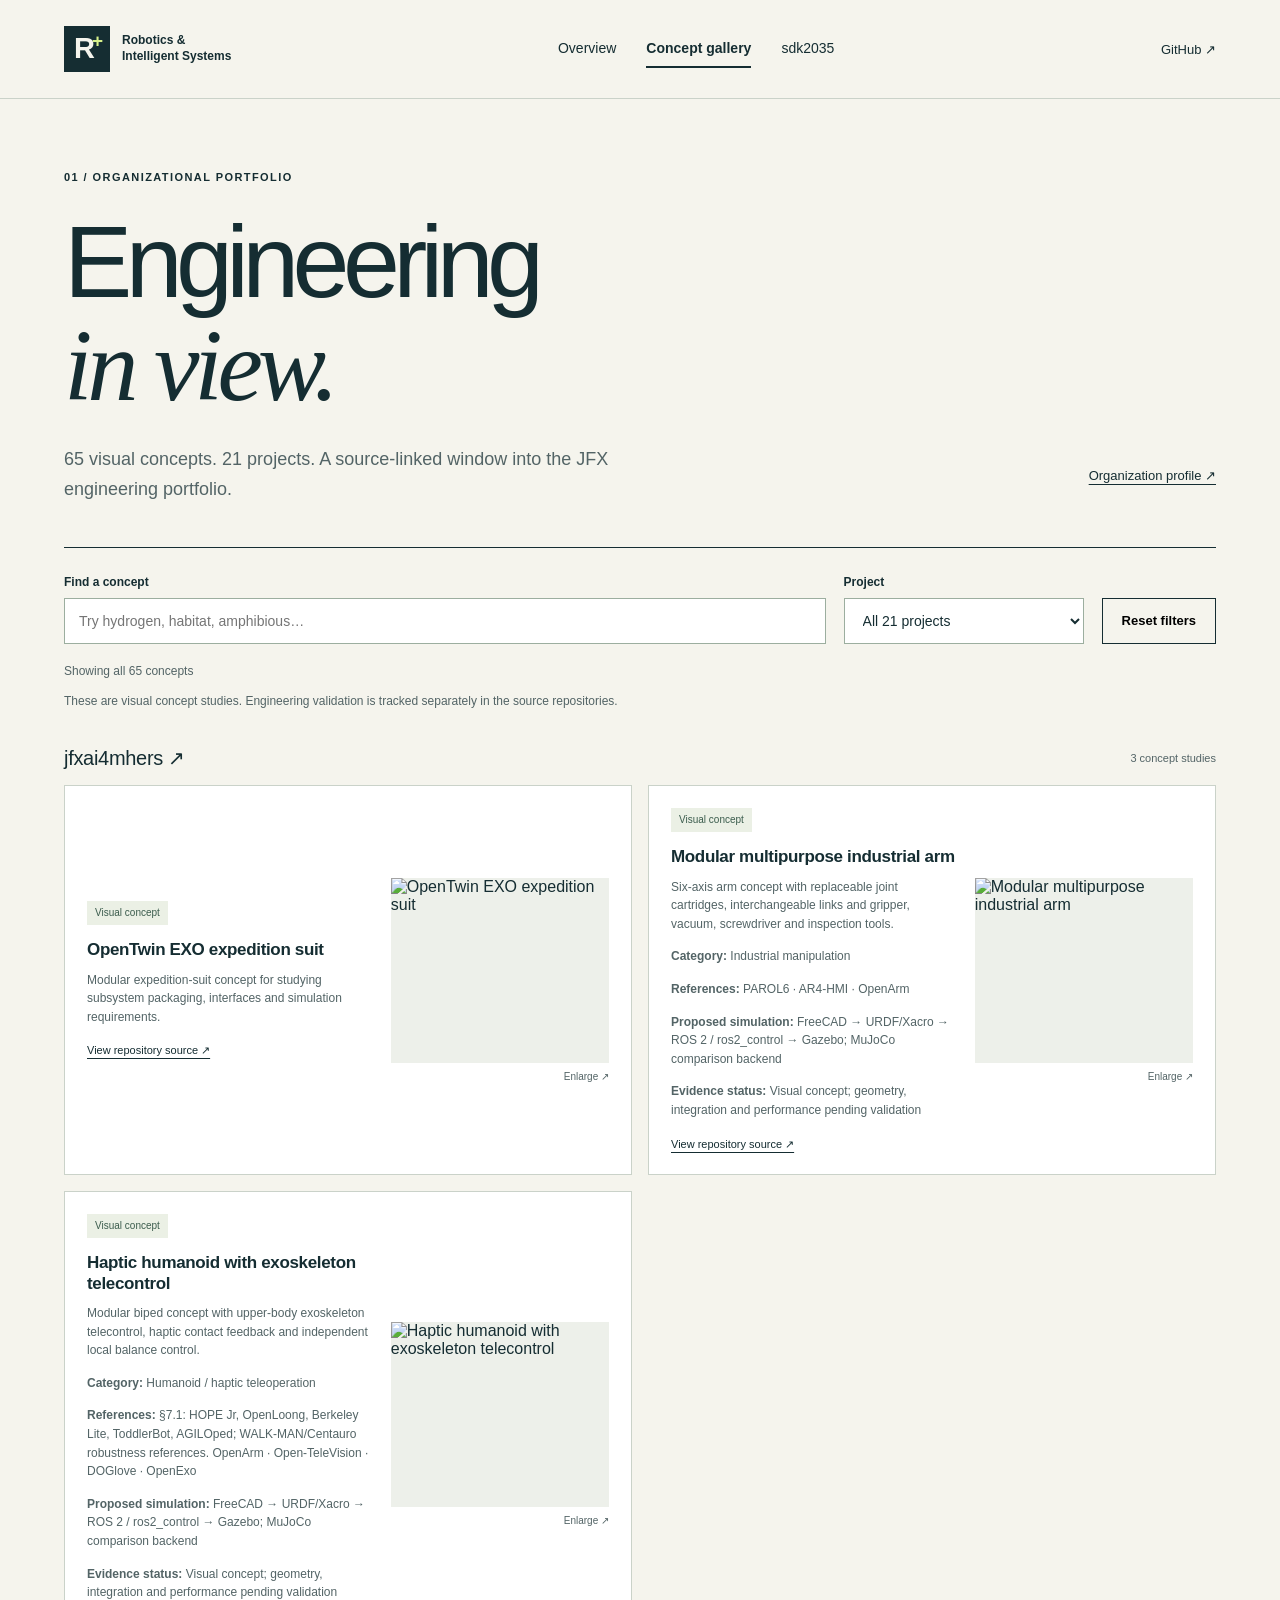
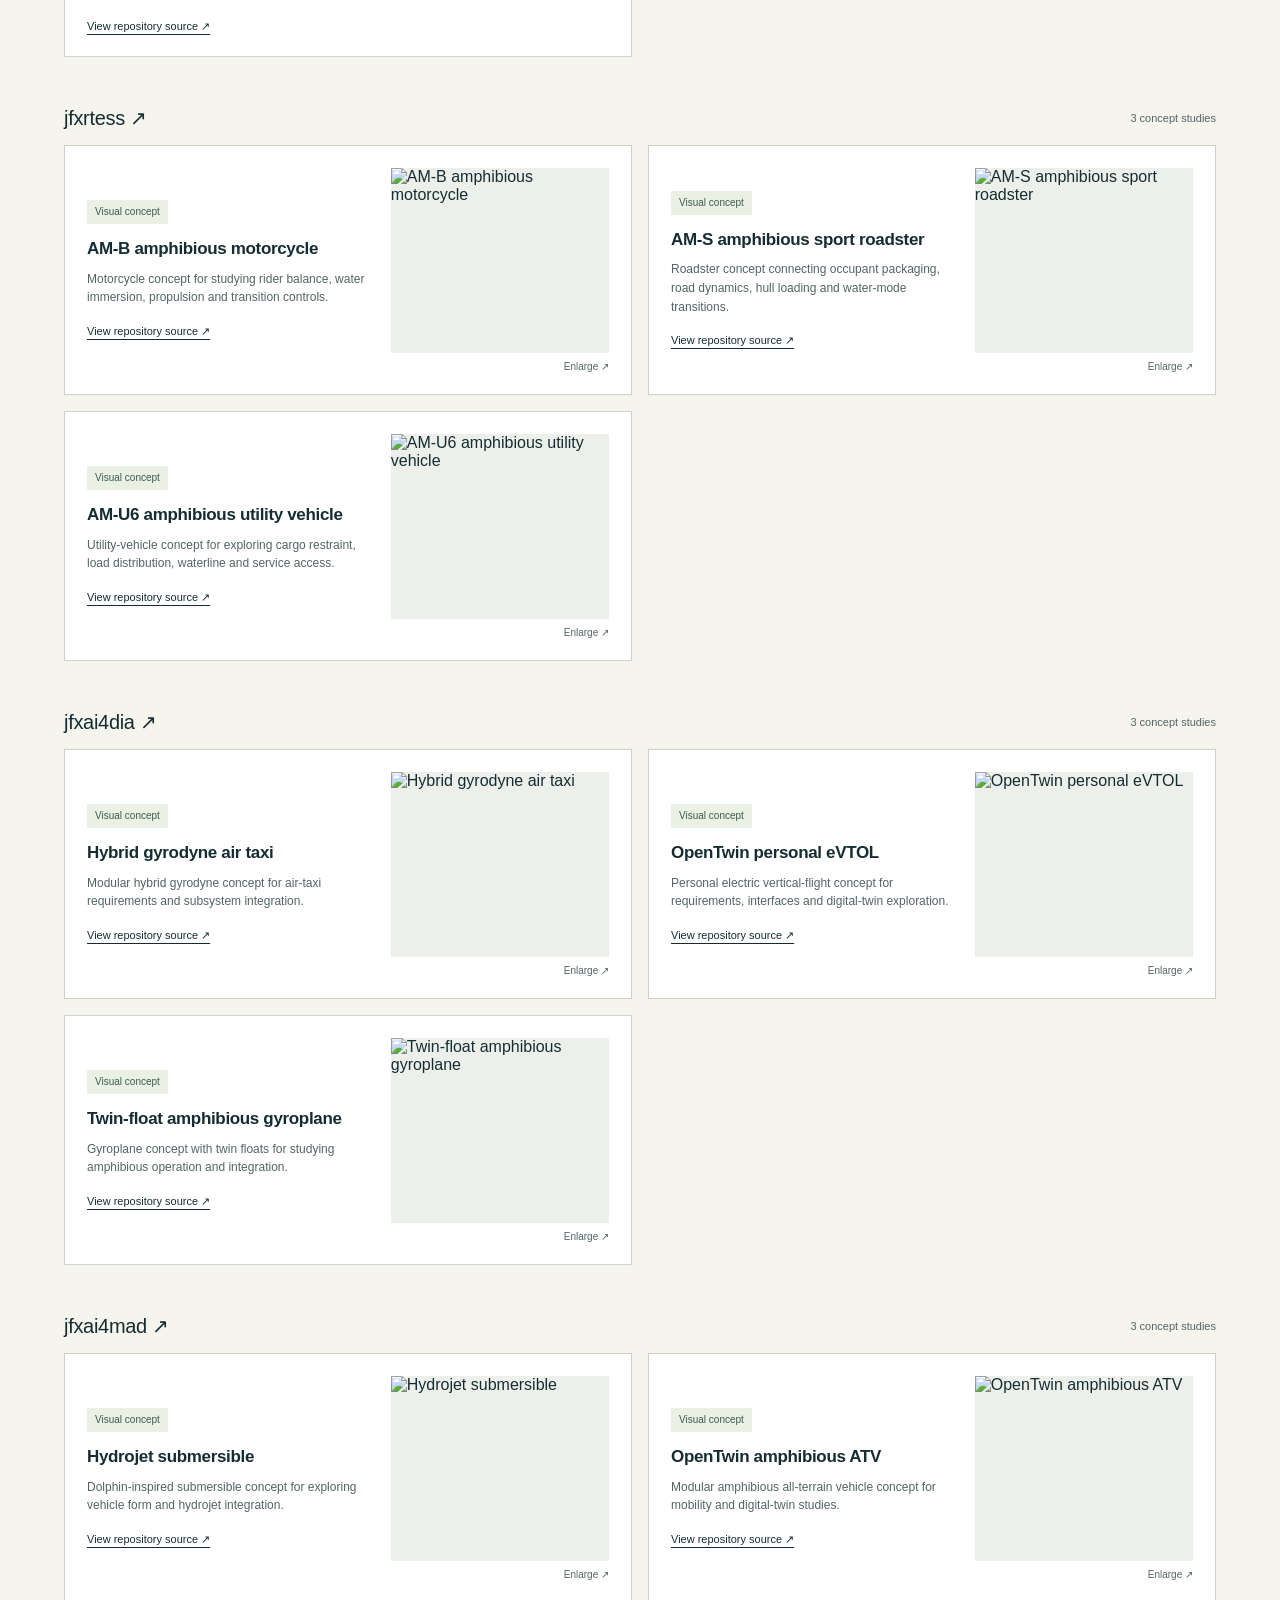
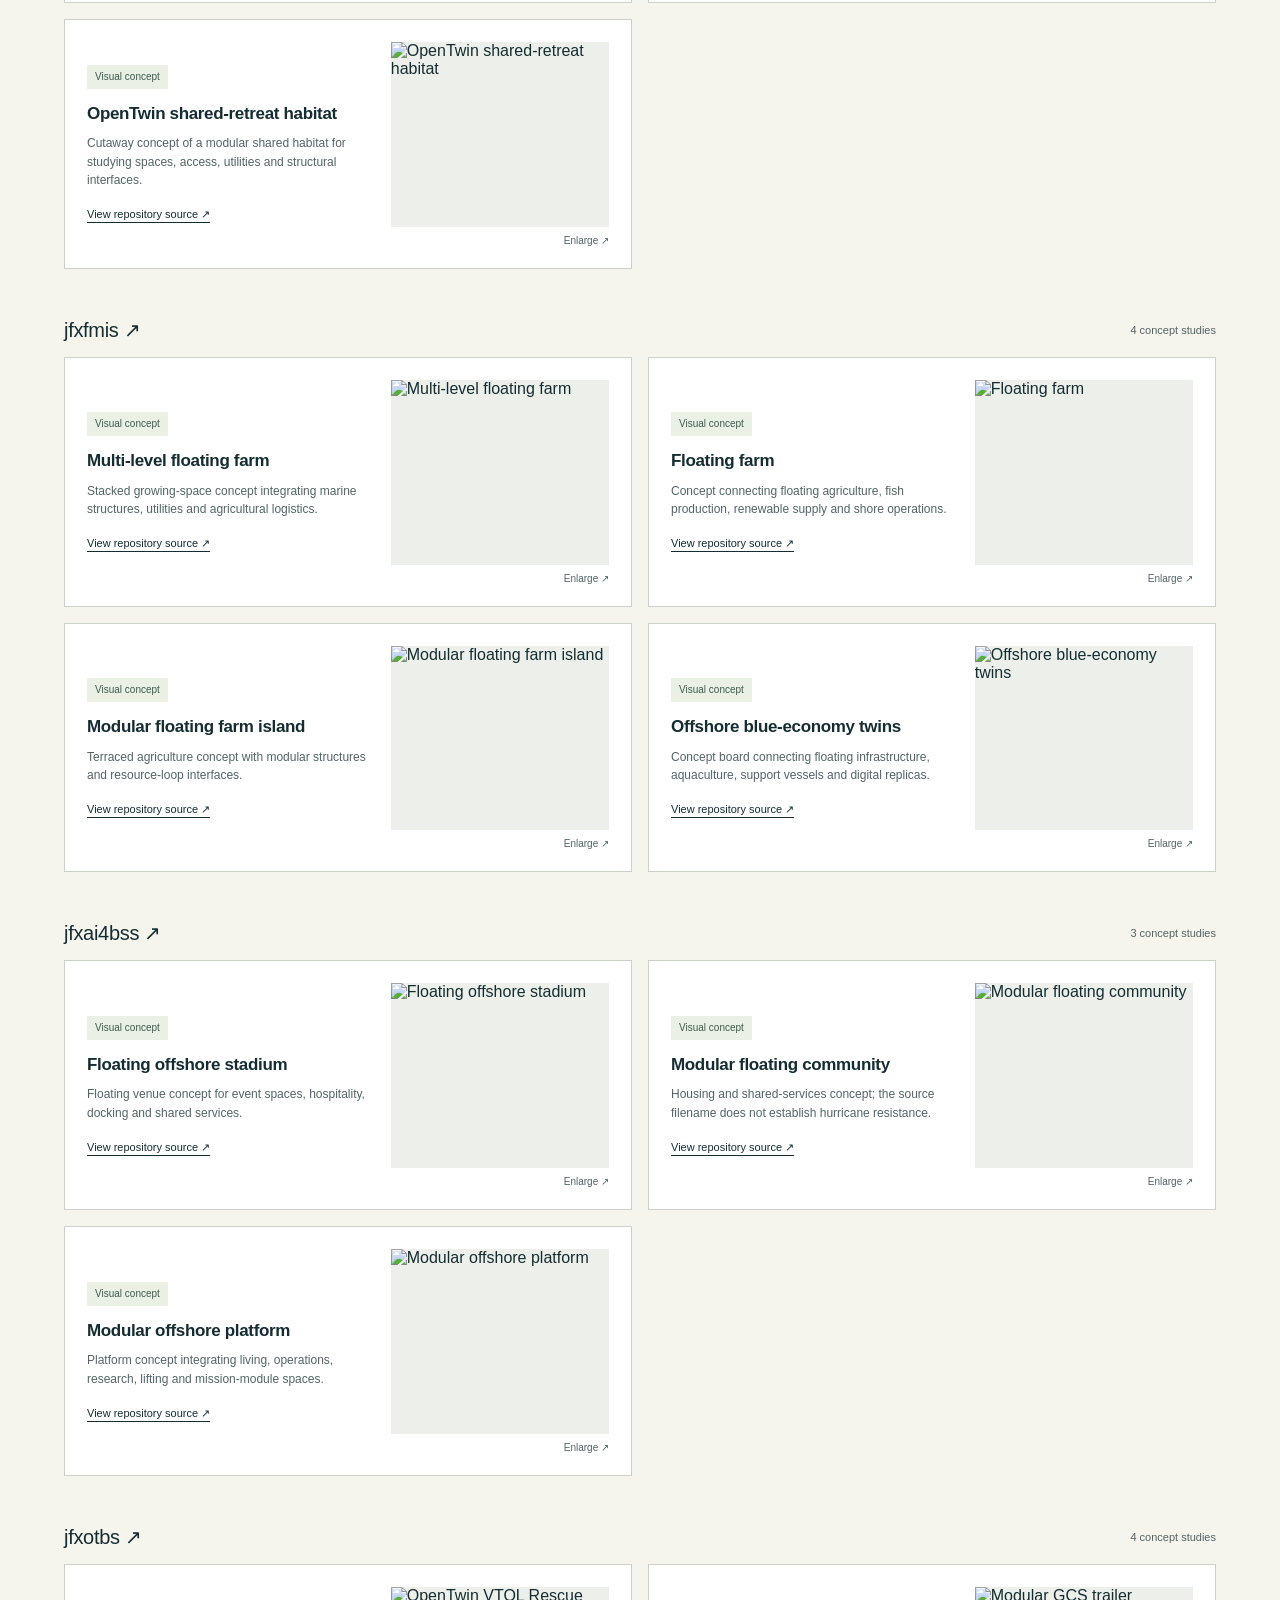
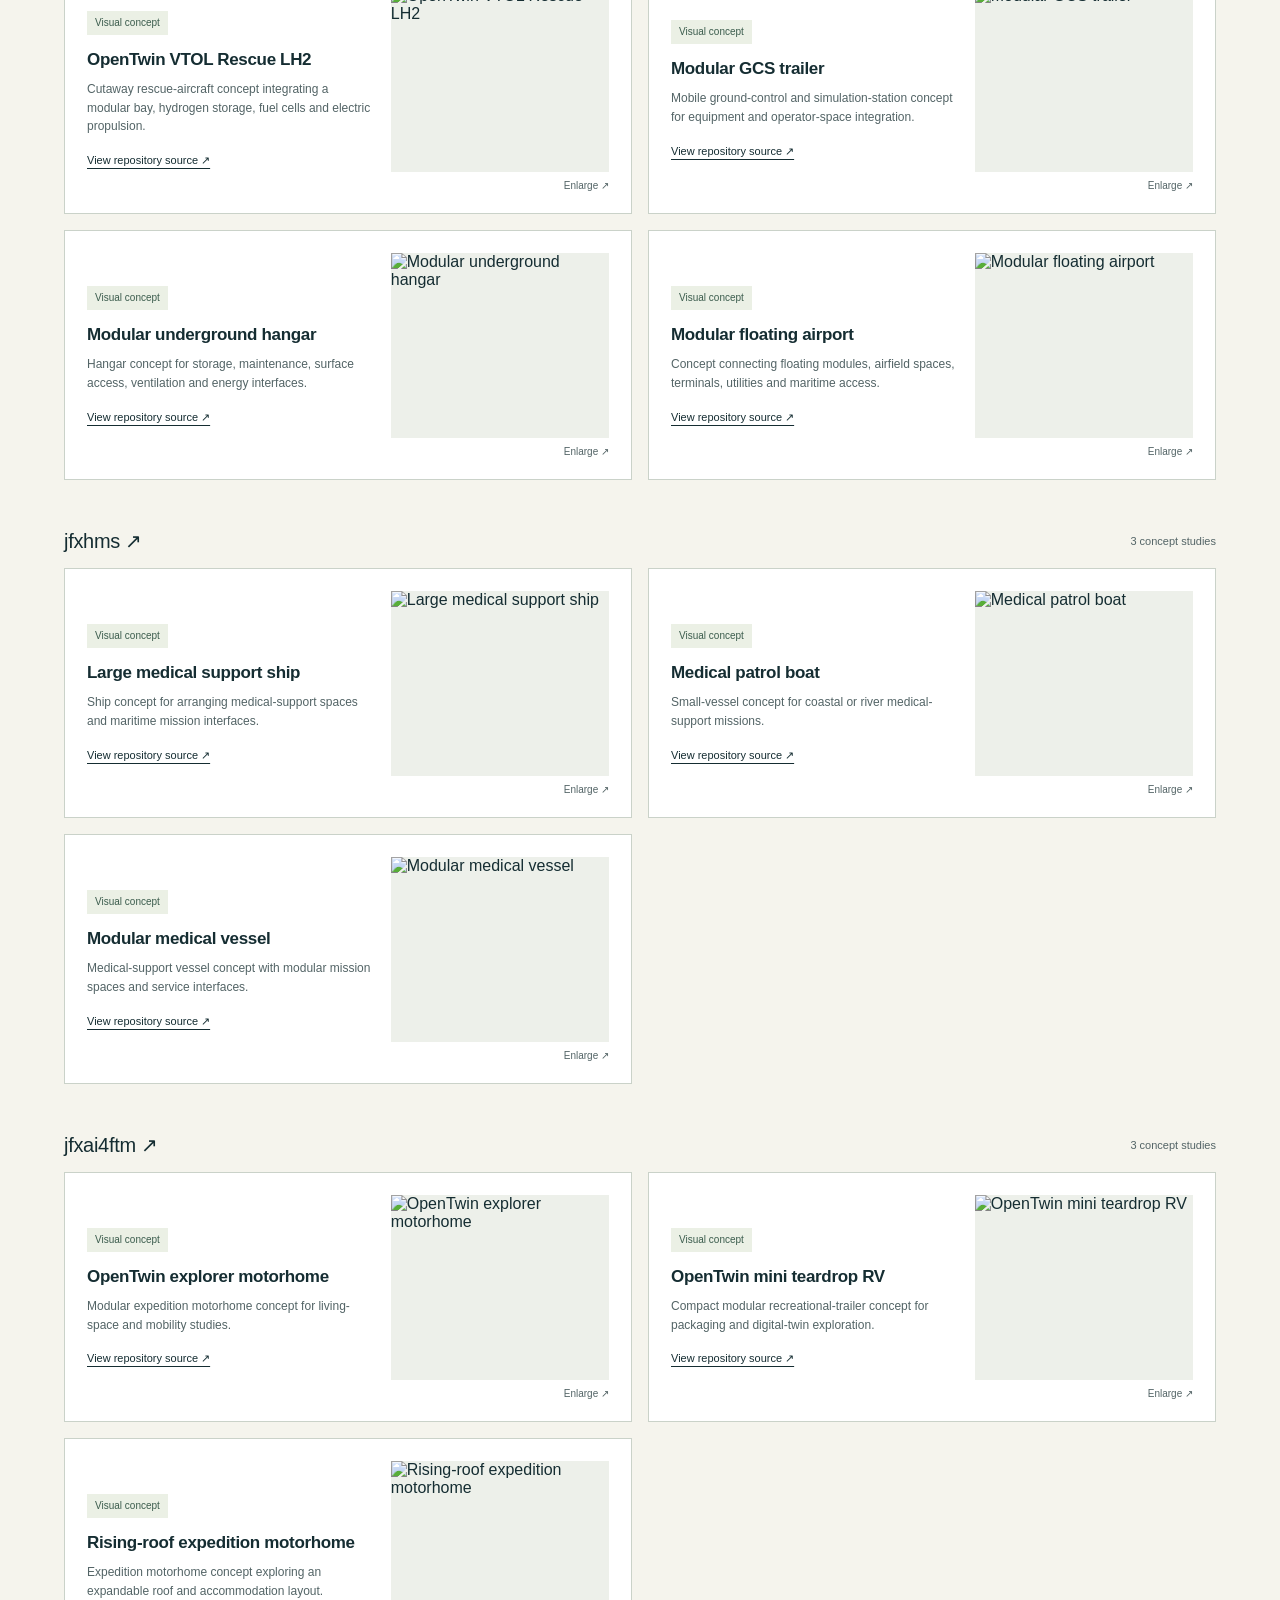
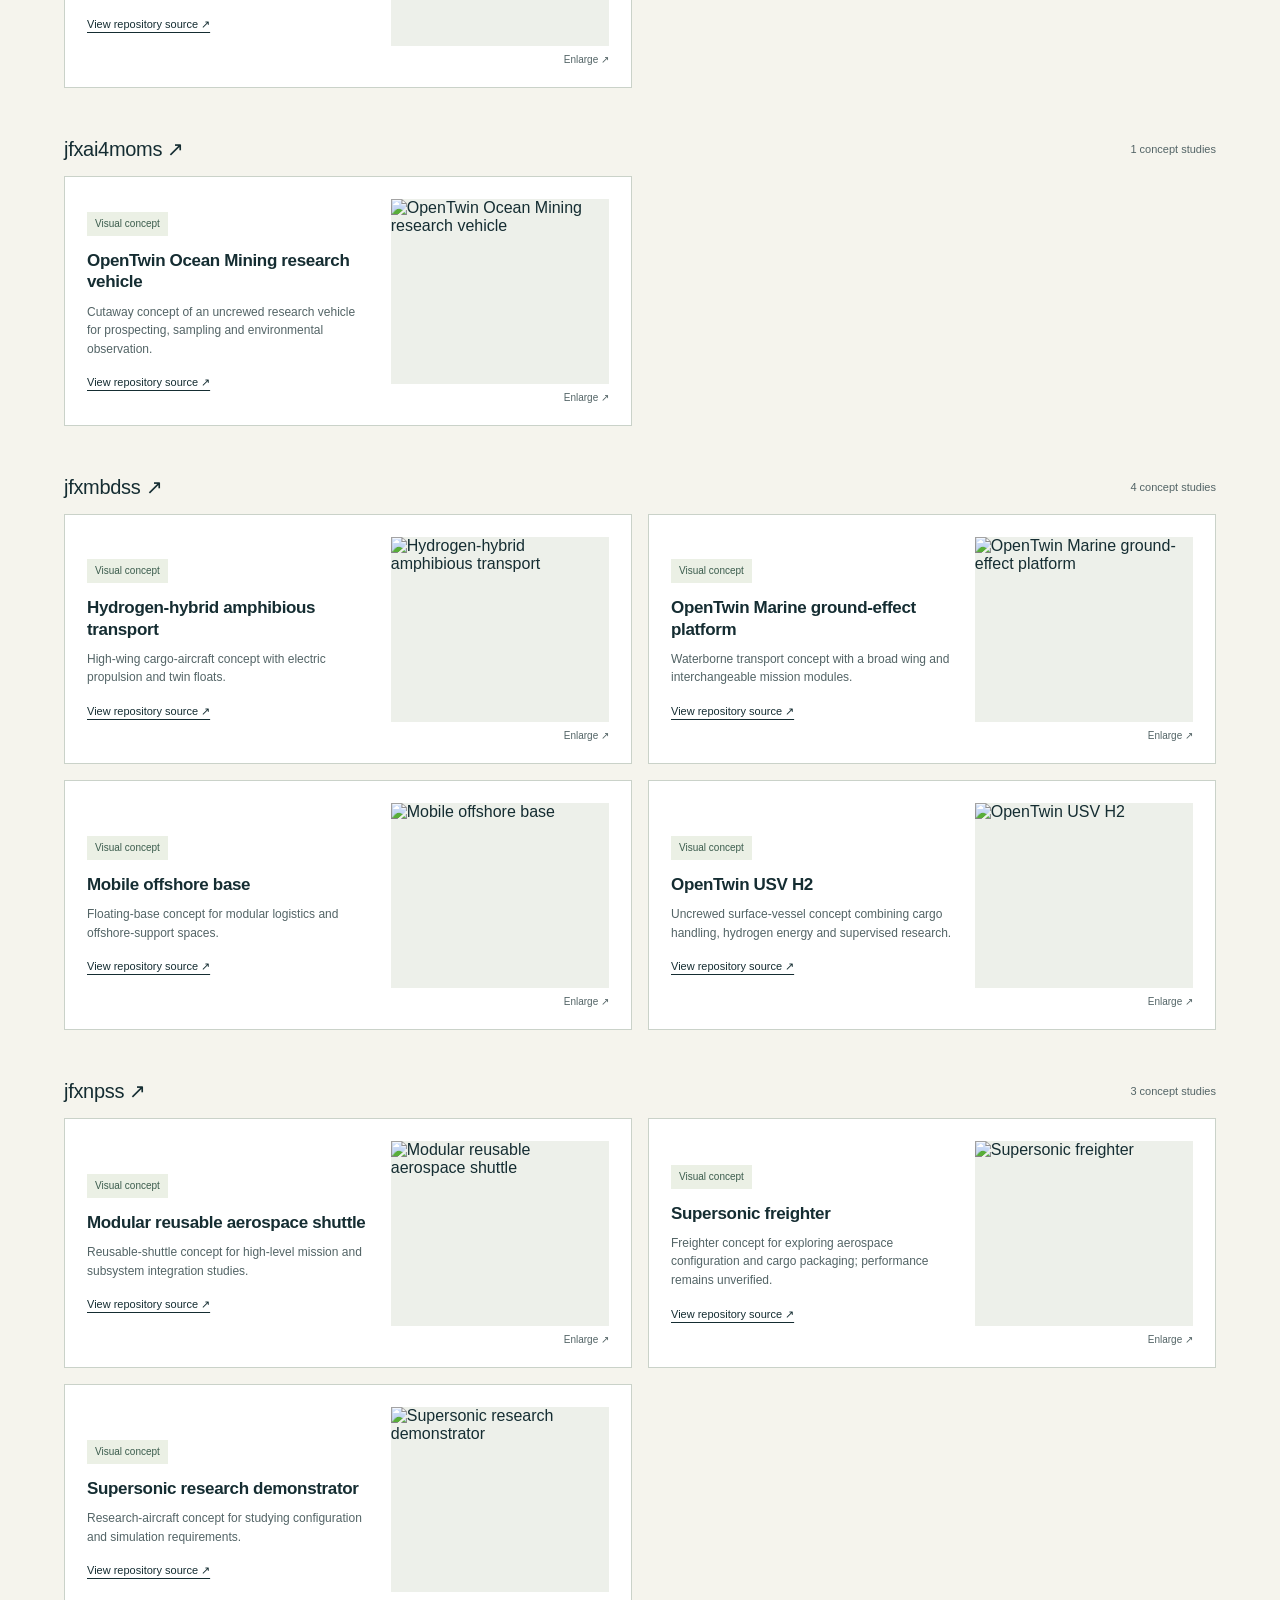
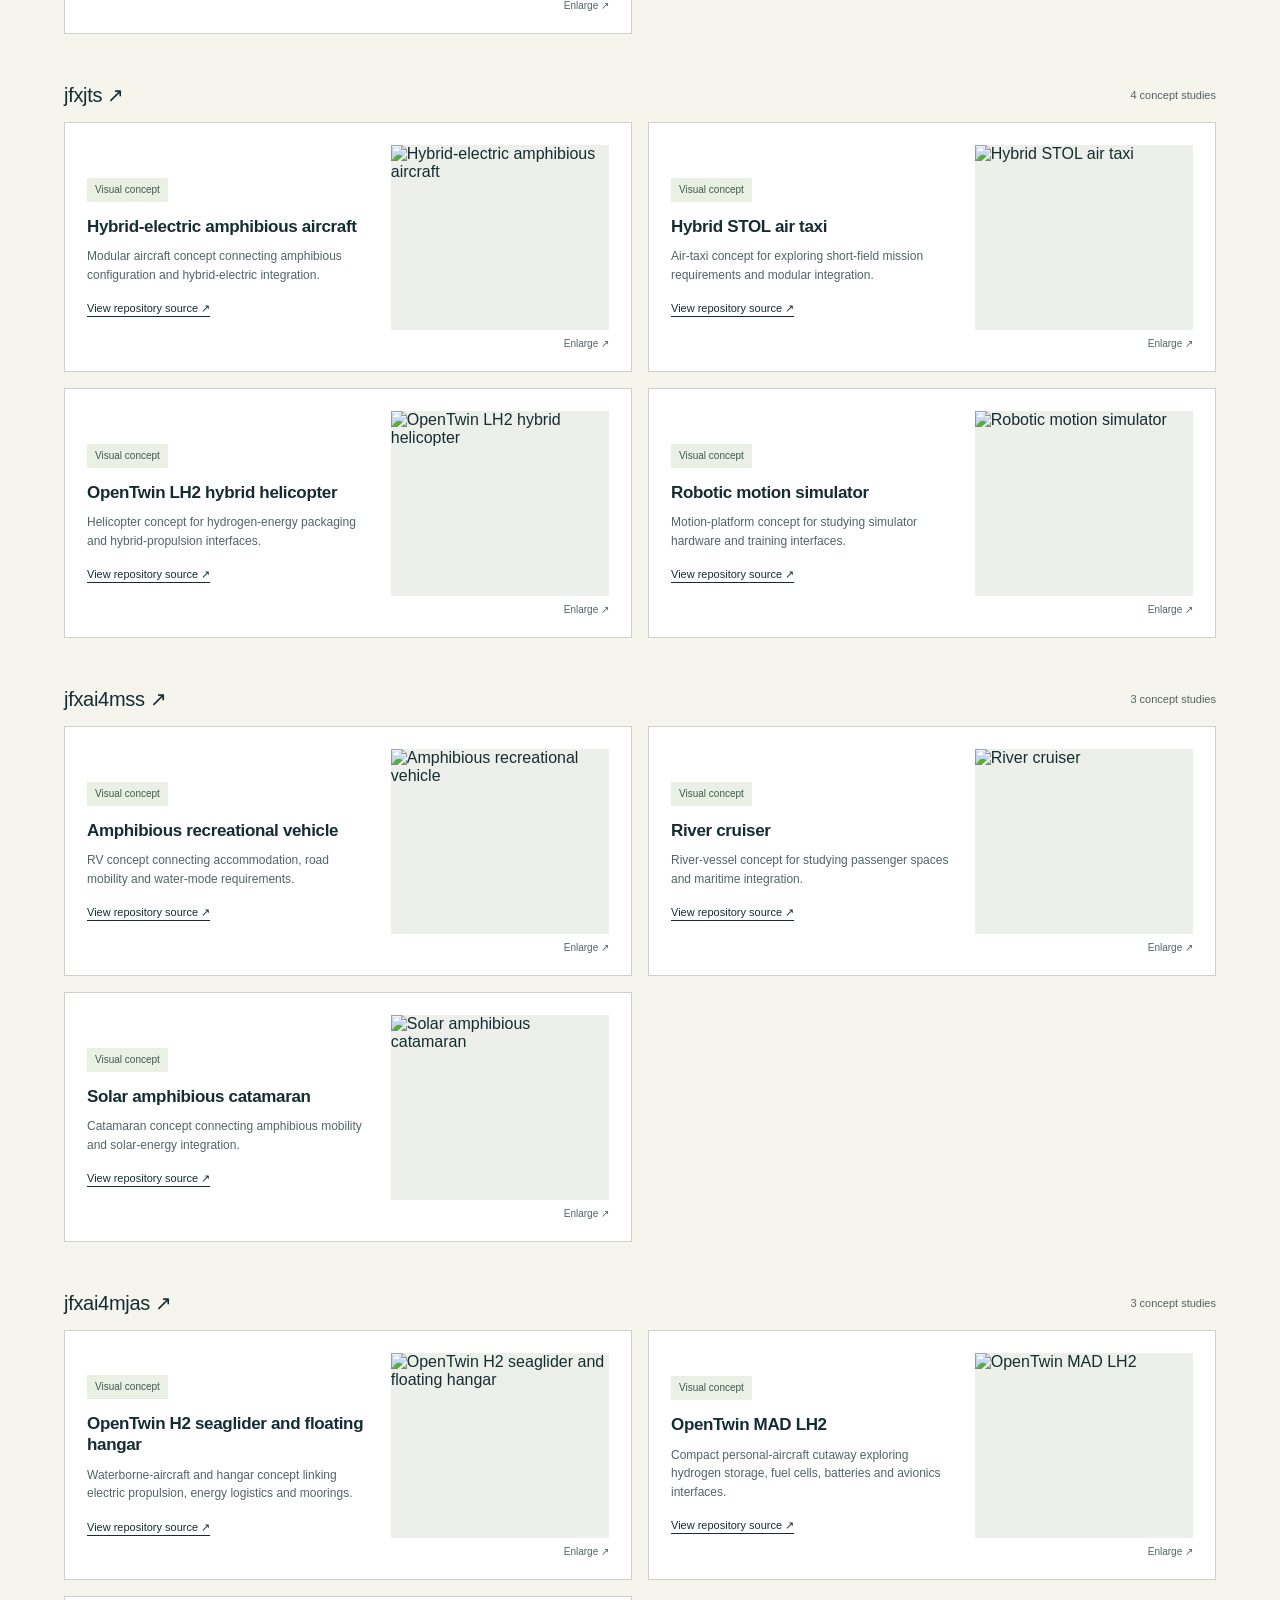
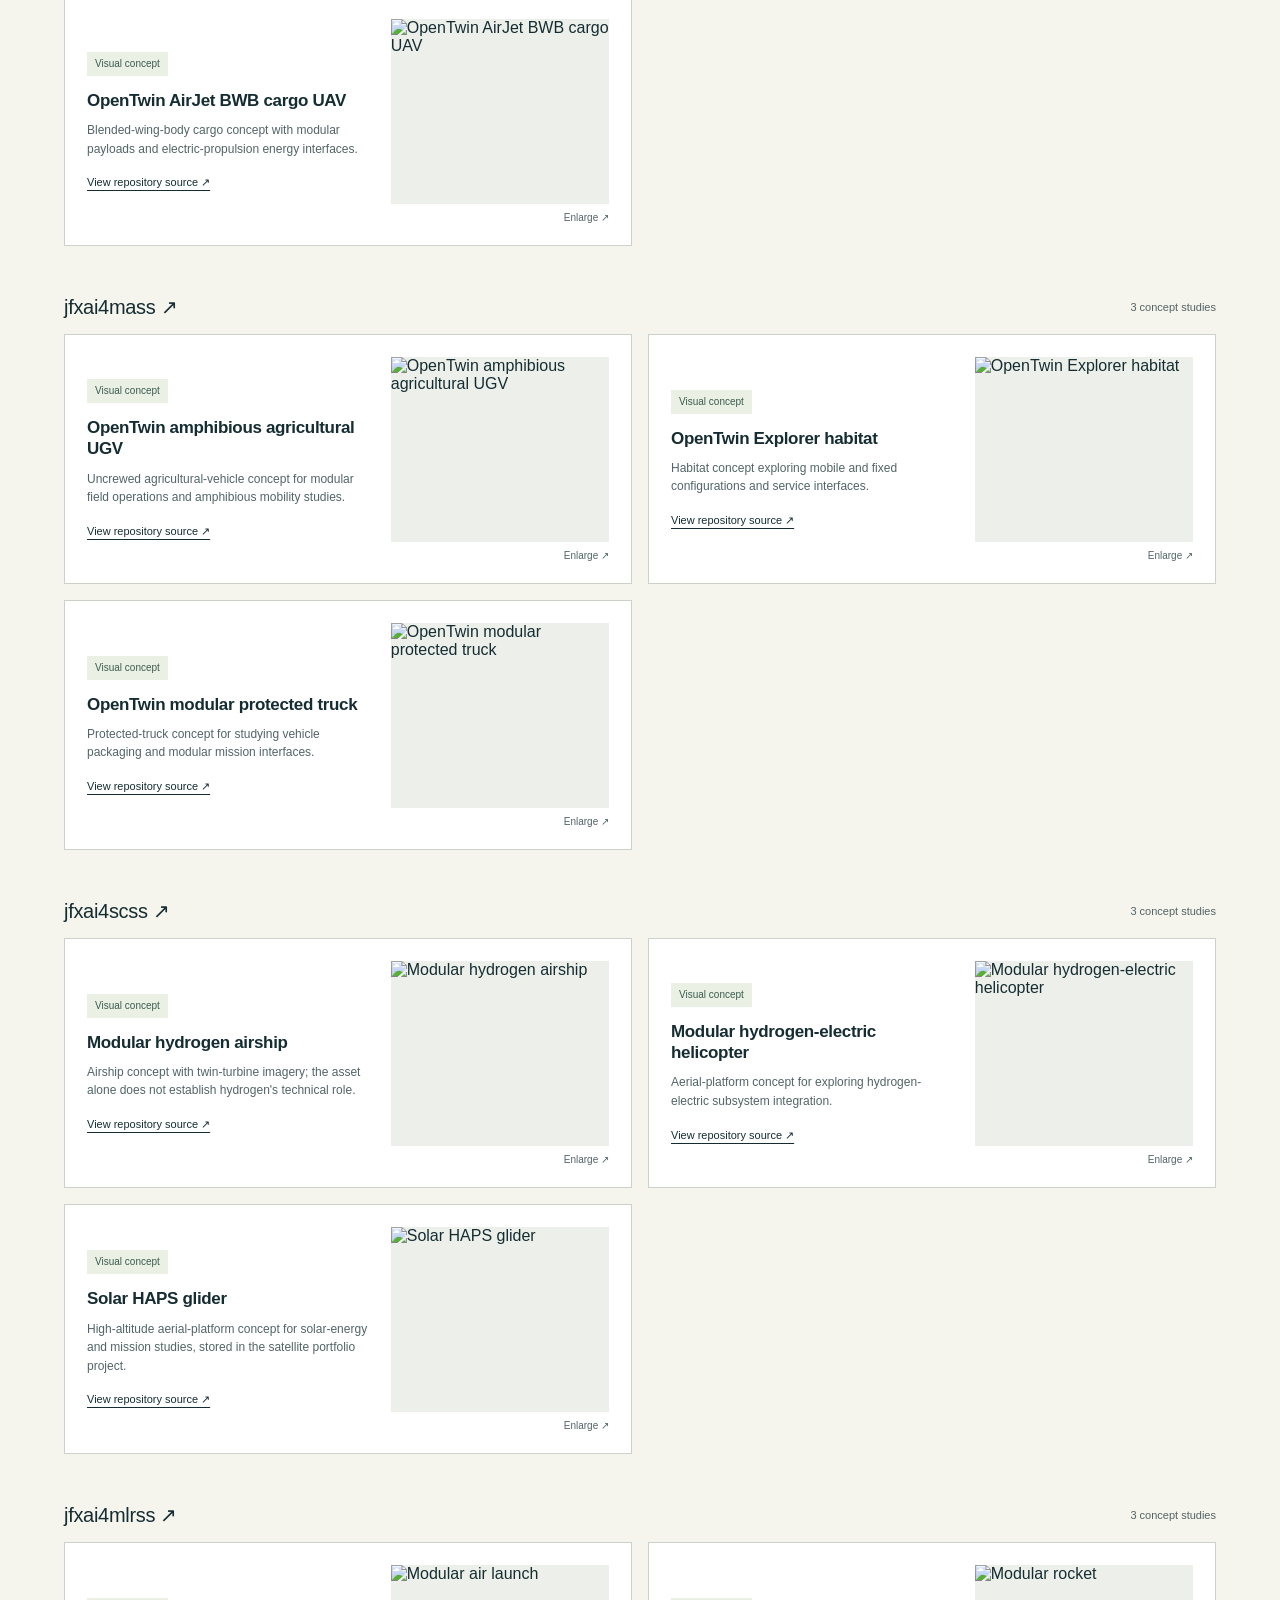
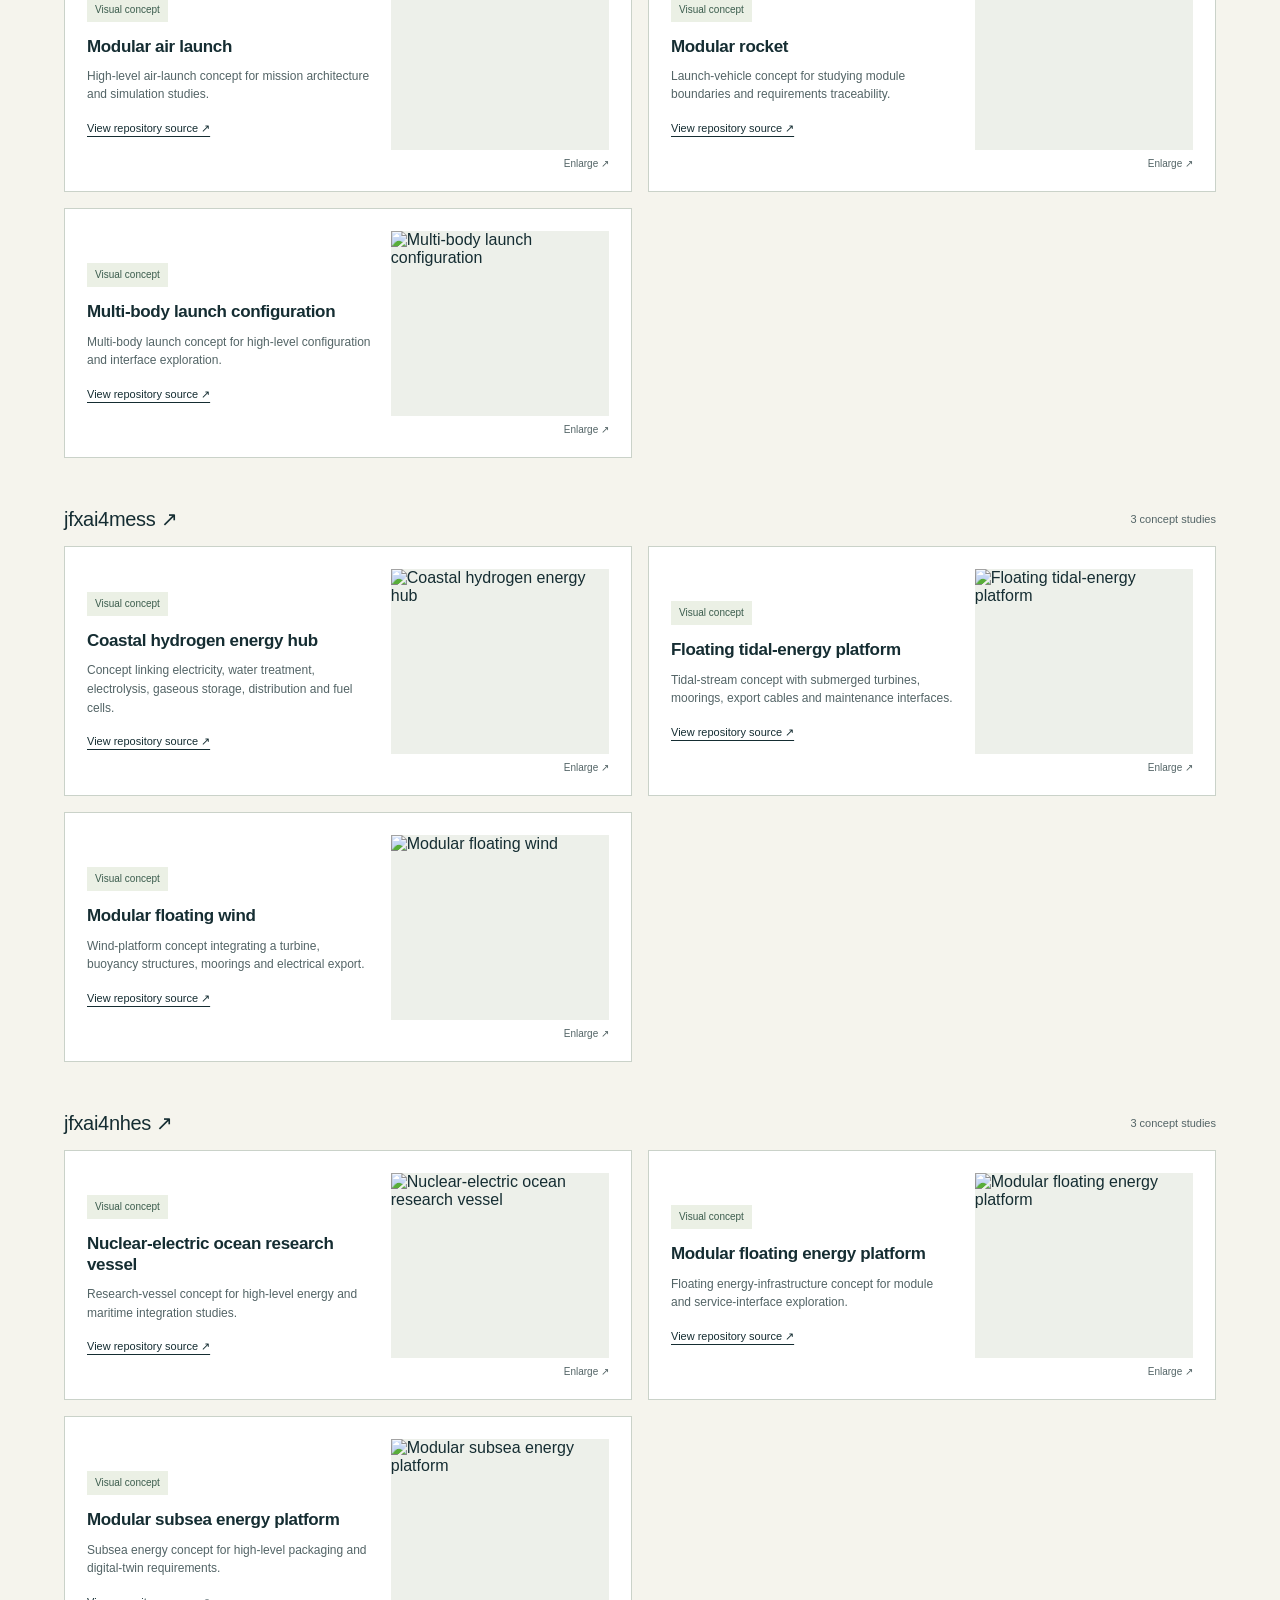
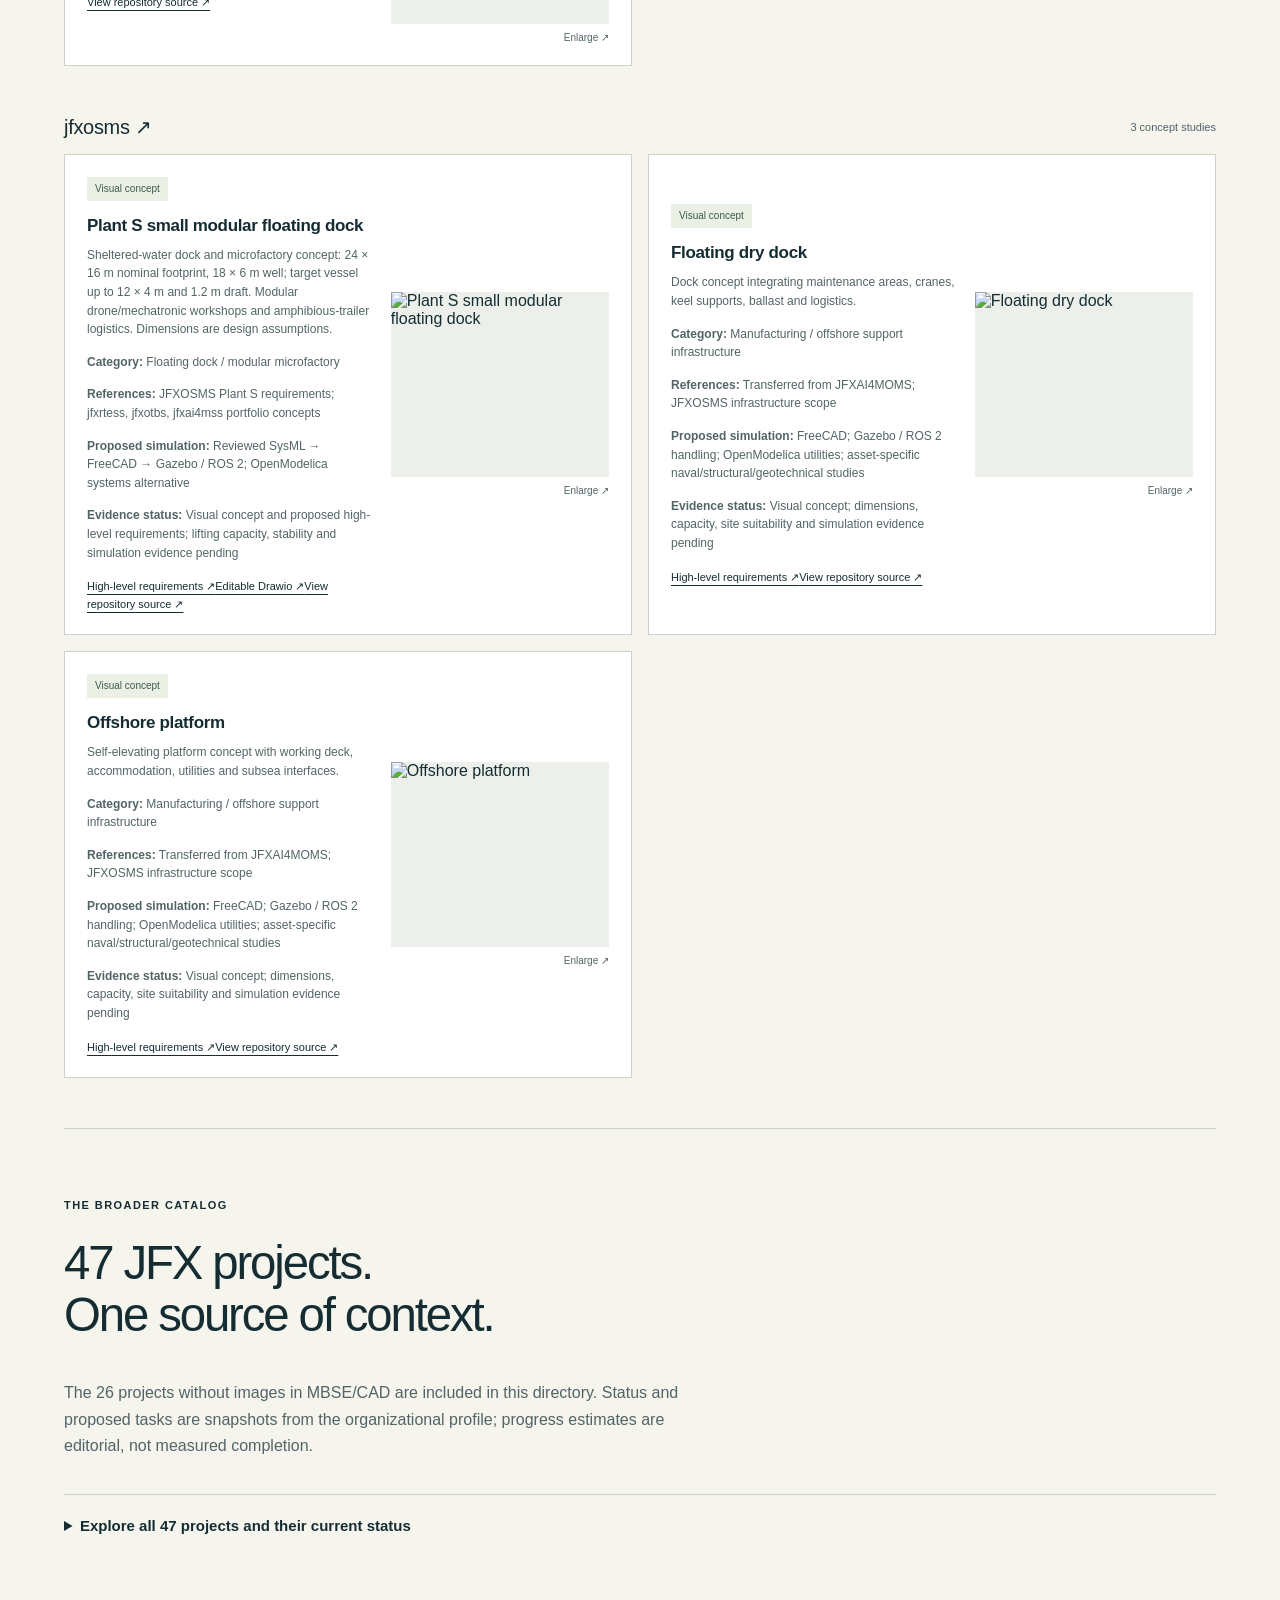
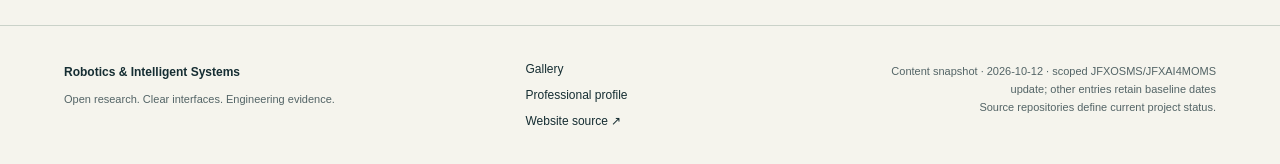
==== docs/gallery/index.html @ fe8840c2 "docs: relocate offshore infrastructure concept ownership to JFXOSMS" ====
<!doctype html>
<html lang="en">
<head>
<meta charset="utf-8"><meta name="viewport" content="width=device-width, initial-scale=1">
<title>Concept gallery · Robotics &amp; Intelligent Systems</title>
<meta name="description" content="Browse 65 source-linked CAD concept images across 21 Robotics &amp; Intelligent Systems projects, with search and project filters.">
<meta name="theme-color" content="#152d32">
<link rel="canonical" href="https://robotics-intelligent-systems.github.io/portfolio/gallery/">
<meta property="og:title" content="Concept gallery"><meta property="og:description" content="Browse 65 source-linked CAD concept images across 21 Robotics &amp; Intelligent Systems projects, with search and project filters.">
<meta property="og:type" content="website"><meta property="og:url" content="https://robotics-intelligent-systems.github.io/portfolio/gallery/">
<meta property="og:image" content="https://raw.githubusercontent.com/robotics-intelligent-systems/jfxfmis/main/MBSE/CAD/modular-floating-farm-island-digital-twin.jpg">
<link rel="icon" href="../assets/mark.svg" type="image/svg+xml">
<link rel="stylesheet" href="../assets/site.css">
<script src="../assets/site.js" defer></script>
</head>
<body>
<a class="skip" href="#main">Skip to content</a>
<header class="site-header"><a class="brand" href="../"><span class="brand-mark" aria-hidden="true">R<span>+</span></span><span>Robotics &amp;<br>Intelligent Systems</span></a><nav aria-label="Primary"><a class="" href="../">Overview</a><a class="active" href="../gallery/">Concept gallery</a><a class="" href="../sdk2035/">sdk2035</a></nav><a class="github-link" href="https://github.com/robotics-intelligent-systems">GitHub ↗</a></header>
<main id="main"><section class="page-intro"><p class="eyebrow">01 / ORGANIZATIONAL PORTFOLIO</p><h1>Engineering<br><em>in view.</em></h1><div class="intro-line"><p class="lead">65 visual concepts. 21 projects. A source-linked window into the JFX engineering portfolio.</p><a class="text-link" href="https://github.com/robotics-intelligent-systems/.github">Organization profile ↗</a></div></section>
<div class="gallery-tools"><form role="search" id="gallery-search"><div class="search-field"><label for="search">Find a concept</label><input type="search" id="search" placeholder="Try hydrogen, habitat, amphibious…" autocomplete="off"></div><div class="project-field"><label for="project">Project</label><select id="project"><option value="all">All 21 projects</option><option value="jfxai4mhers">jfxai4mhers</option><option value="jfxrtess">jfxrtess</option><option value="jfxai4dia">jfxai4dia</option><option value="jfxai4mad">jfxai4mad</option><option value="jfxfmis">jfxfmis</option><option value="jfxai4bss">jfxai4bss</option><option value="jfxotbs">jfxotbs</option><option value="jfxhms">jfxhms</option><option value="jfxai4ftm">jfxai4ftm</option><option value="jfxai4moms">jfxai4moms</option><option value="jfxmbdss">jfxmbdss</option><option value="jfxnpss">jfxnpss</option><option value="jfxjts">jfxjts</option><option value="jfxai4mss">jfxai4mss</option><option value="jfxai4mjas">jfxai4mjas</option><option value="jfxai4mass">jfxai4mass</option><option value="jfxai4scss">jfxai4scss</option><option value="jfxai4mlrss">jfxai4mlrss</option><option value="jfxai4mess">jfxai4mess</option><option value="jfxai4nhes">jfxai4nhes</option><option value="jfxosms">jfxosms</option></select></div><button class="button" type="reset">Reset filters</button></form><p id="result-count" role="status" aria-live="polite">Showing all 65 concepts</p><noscript><p>All concepts are visible below. Search and enlarged previews require JavaScript; repository links work without it.</p></noscript></div>
<p class="gallery-note">These are visual concept studies. Engineering validation is tracked separately in the source repositories.</p>
<div id="concepts"><section class="concept-group" data-group="jfxai4mhers"><div class="group-heading"><h2><a class="" href="https://github.com/robotics-intelligent-systems/jfxai4mhers">jfxai4mhers ↗</a></h2><span>3 concept studies</span></div><div class="concept-grid"><article class="concept" data-project="jfxai4mhers" data-search="jfxai4mhers opentwin exo expedition suit modular expedition-suit concept for studying subsystem packaging, interfaces and simulation requirements."><div class="concept-copy"><span class="status">Visual concept</span><h3>OpenTwin EXO expedition suit</h3><p>Modular expedition-suit concept for studying subsystem packaging, interfaces and simulation requirements.</p><a class="source-link" href="https://github.com/robotics-intelligent-systems/jfxai4mhers/blob/main/MBSE/CAD/h2fly-opentwin-exo-modular-expedition-suit-concept-v3.jpg">View repository source ↗</a></div><figure><a class="zoom" href="https://github.com/robotics-intelligent-systems/jfxai4mhers/blob/main/MBSE/CAD/h2fly-opentwin-exo-modular-expedition-suit-concept-v3.jpg" data-image="https://raw.githubusercontent.com/robotics-intelligent-systems/jfxai4mhers/main/MBSE/CAD/h2fly-opentwin-exo-modular-expedition-suit-concept-v3.jpg" data-title="OpenTwin EXO expedition suit" aria-label="Preview OpenTwin EXO expedition suit"><img src="https://raw.githubusercontent.com/robotics-intelligent-systems/jfxai4mhers/main/MBSE/CAD/h2fly-opentwin-exo-modular-expedition-suit-concept-v3.jpg" alt="OpenTwin EXO expedition suit" loading="lazy" decoding="async"><span>Enlarge ↗</span></a></figure></article><article class="concept" data-project="jfxai4mhers" data-search="jfxai4mhers modular multipurpose industrial arm six-axis arm concept with replaceable joint cartridges, interchangeable links and gripper, vacuum, screwdriver and inspection tools."><div class="concept-copy"><span class="status">Visual concept</span><h3>Modular multipurpose industrial arm</h3><p>Six-axis arm concept with replaceable joint cartridges, interchangeable links and gripper, vacuum, screwdriver and inspection tools.</p><p><strong>Category:</strong> Industrial manipulation</p><p><strong>References:</strong> PAROL6 · AR4-HMI · OpenArm</p><p><strong>Proposed simulation:</strong> FreeCAD → URDF/Xacro → ROS 2 / ros2_control → Gazebo; MuJoCo comparison backend</p><p><strong>Evidence status:</strong> Visual concept; geometry, integration and performance pending validation</p><a class="source-link" href="https://github.com/robotics-intelligent-systems/jfxai4mhers/blob/main/MBSE/CAD/jfxai4mhers-modular-industrial-arm-digital-twin-concept-v1.jpg">View repository source ↗</a></div><figure><a class="zoom" href="https://github.com/robotics-intelligent-systems/jfxai4mhers/blob/main/MBSE/CAD/jfxai4mhers-modular-industrial-arm-digital-twin-concept-v1.jpg" data-image="https://raw.githubusercontent.com/robotics-intelligent-systems/jfxai4mhers/main/MBSE/CAD/jfxai4mhers-modular-industrial-arm-digital-twin-concept-v1.jpg" data-title="Modular multipurpose industrial arm" aria-label="Preview Modular multipurpose industrial arm"><img src="https://raw.githubusercontent.com/robotics-intelligent-systems/jfxai4mhers/main/MBSE/CAD/jfxai4mhers-modular-industrial-arm-digital-twin-concept-v1.jpg" alt="Modular multipurpose industrial arm" loading="lazy" decoding="async"><span>Enlarge ↗</span></a></figure></article><article class="concept" data-project="jfxai4mhers" data-search="jfxai4mhers haptic humanoid with exoskeleton telecontrol modular biped concept with upper-body exoskeleton telecontrol, haptic contact feedback and independent local balance control."><div class="concept-copy"><span class="status">Visual concept</span><h3>Haptic humanoid with exoskeleton telecontrol</h3><p>Modular biped concept with upper-body exoskeleton telecontrol, haptic contact feedback and independent local balance control.</p><p><strong>Category:</strong> Humanoid / haptic teleoperation</p><p><strong>References:</strong> §7.1: HOPE Jr, OpenLoong, Berkeley Lite, ToddlerBot, AGILOped; WALK-MAN/Centauro robustness references. OpenArm · Open-TeleVision · DOGlove · OpenExo</p><p><strong>Proposed simulation:</strong> FreeCAD → URDF/Xacro → ROS 2 / ros2_control → Gazebo; MuJoCo comparison backend</p><p><strong>Evidence status:</strong> Visual concept; geometry, integration and performance pending validation</p><a class="source-link" href="https://github.com/robotics-intelligent-systems/jfxai4mhers/blob/main/MBSE/CAD/jfxai4mhers-haptic-humanoid-exoskeleton-digital-twin-concept-v1.jpg">View repository source ↗</a></div><figure><a class="zoom" href="https://github.com/robotics-intelligent-systems/jfxai4mhers/blob/main/MBSE/CAD/jfxai4mhers-haptic-humanoid-exoskeleton-digital-twin-concept-v1.jpg" data-image="https://raw.githubusercontent.com/robotics-intelligent-systems/jfxai4mhers/main/MBSE/CAD/jfxai4mhers-haptic-humanoid-exoskeleton-digital-twin-concept-v1.jpg" data-title="Haptic humanoid with exoskeleton telecontrol" aria-label="Preview Haptic humanoid with exoskeleton telecontrol"><img src="https://raw.githubusercontent.com/robotics-intelligent-systems/jfxai4mhers/main/MBSE/CAD/jfxai4mhers-haptic-humanoid-exoskeleton-digital-twin-concept-v1.jpg" alt="Haptic humanoid with exoskeleton telecontrol" loading="lazy" decoding="async"><span>Enlarge ↗</span></a></figure></article></div></section><section class="concept-group" data-group="jfxrtess"><div class="group-heading"><h2><a class="" href="https://github.com/robotics-intelligent-systems/jfxrtess">jfxrtess ↗</a></h2><span>3 concept studies</span></div><div class="concept-grid"><article class="concept" data-project="jfxrtess" data-search="jfxrtess am-b amphibious motorcycle motorcycle concept for studying rider balance, water immersion, propulsion and transition controls."><div class="concept-copy"><span class="status">Visual concept</span><h3>AM-B amphibious motorcycle</h3><p>Motorcycle concept for studying rider balance, water immersion, propulsion and transition controls.</p><a class="source-link" href="https://github.com/robotics-intelligent-systems/jfxrtess/blob/main/MBSE/CAD/amphibious-motorcycle-concept.jpg">View repository source ↗</a></div><figure><a class="zoom" href="https://github.com/robotics-intelligent-systems/jfxrtess/blob/main/MBSE/CAD/amphibious-motorcycle-concept.jpg" data-image="https://raw.githubusercontent.com/robotics-intelligent-systems/jfxrtess/main/MBSE/CAD/amphibious-motorcycle-concept.jpg" data-title="AM-B amphibious motorcycle" aria-label="Preview AM-B amphibious motorcycle"><img src="https://raw.githubusercontent.com/robotics-intelligent-systems/jfxrtess/main/MBSE/CAD/amphibious-motorcycle-concept.jpg" alt="AM-B amphibious motorcycle" loading="lazy" decoding="async"><span>Enlarge ↗</span></a></figure></article><article class="concept" data-project="jfxrtess" data-search="jfxrtess am-s amphibious sport roadster roadster concept connecting occupant packaging, road dynamics, hull loading and water-mode transitions."><div class="concept-copy"><span class="status">Visual concept</span><h3>AM-S amphibious sport roadster</h3><p>Roadster concept connecting occupant packaging, road dynamics, hull loading and water-mode transitions.</p><a class="source-link" href="https://github.com/robotics-intelligent-systems/jfxrtess/blob/main/MBSE/CAD/amphibious-sport-roadster.jpg">View repository source ↗</a></div><figure><a class="zoom" href="https://github.com/robotics-intelligent-systems/jfxrtess/blob/main/MBSE/CAD/amphibious-sport-roadster.jpg" data-image="https://raw.githubusercontent.com/robotics-intelligent-systems/jfxrtess/main/MBSE/CAD/amphibious-sport-roadster.jpg" data-title="AM-S amphibious sport roadster" aria-label="Preview AM-S amphibious sport roadster"><img src="https://raw.githubusercontent.com/robotics-intelligent-systems/jfxrtess/main/MBSE/CAD/amphibious-sport-roadster.jpg" alt="AM-S amphibious sport roadster" loading="lazy" decoding="async"><span>Enlarge ↗</span></a></figure></article><article class="concept" data-project="jfxrtess" data-search="jfxrtess am-u6 amphibious utility vehicle utility-vehicle concept for exploring cargo restraint, load distribution, waterline and service access."><div class="concept-copy"><span class="status">Visual concept</span><h3>AM-U6 amphibious utility vehicle</h3><p>Utility-vehicle concept for exploring cargo restraint, load distribution, waterline and service access.</p><a class="source-link" href="https://github.com/robotics-intelligent-systems/jfxrtess/blob/main/MBSE/CAD/deeper-vehicle-immersion-in%20water-mode.jpg">View repository source ↗</a></div><figure><a class="zoom" href="https://github.com/robotics-intelligent-systems/jfxrtess/blob/main/MBSE/CAD/deeper-vehicle-immersion-in%20water-mode.jpg" data-image="https://raw.githubusercontent.com/robotics-intelligent-systems/jfxrtess/main/MBSE/CAD/deeper-vehicle-immersion-in%20water-mode.jpg" data-title="AM-U6 amphibious utility vehicle" aria-label="Preview AM-U6 amphibious utility vehicle"><img src="https://raw.githubusercontent.com/robotics-intelligent-systems/jfxrtess/main/MBSE/CAD/deeper-vehicle-immersion-in%20water-mode.jpg" alt="AM-U6 amphibious utility vehicle" loading="lazy" decoding="async"><span>Enlarge ↗</span></a></figure></article></div></section><section class="concept-group" data-group="jfxai4dia"><div class="group-heading"><h2><a class="" href="https://github.com/robotics-intelligent-systems/jfxai4dia">jfxai4dia ↗</a></h2><span>3 concept studies</span></div><div class="concept-grid"><article class="concept" data-project="jfxai4dia" data-search="jfxai4dia hybrid gyrodyne air taxi modular hybrid gyrodyne concept for air-taxi requirements and subsystem integration."><div class="concept-copy"><span class="status">Visual concept</span><h3>Hybrid gyrodyne air taxi</h3><p>Modular hybrid gyrodyne concept for air-taxi requirements and subsystem integration.</p><a class="source-link" href="https://github.com/robotics-intelligent-systems/jfxai4dia/blob/main/MBSE/CAD/modular-hybrid-gyrodyne-air-taxi.jpg">View repository source ↗</a></div><figure><a class="zoom" href="https://github.com/robotics-intelligent-systems/jfxai4dia/blob/main/MBSE/CAD/modular-hybrid-gyrodyne-air-taxi.jpg" data-image="https://raw.githubusercontent.com/robotics-intelligent-systems/jfxai4dia/main/MBSE/CAD/modular-hybrid-gyrodyne-air-taxi.jpg" data-title="Hybrid gyrodyne air taxi" aria-label="Preview Hybrid gyrodyne air taxi"><img src="https://raw.githubusercontent.com/robotics-intelligent-systems/jfxai4dia/main/MBSE/CAD/modular-hybrid-gyrodyne-air-taxi.jpg" alt="Hybrid gyrodyne air taxi" loading="lazy" decoding="async"><span>Enlarge ↗</span></a></figure></article><article class="concept" data-project="jfxai4dia" data-search="jfxai4dia opentwin personal evtol personal electric vertical-flight concept for requirements, interfaces and digital-twin exploration."><div class="concept-copy"><span class="status">Visual concept</span><h3>OpenTwin personal eVTOL</h3><p>Personal electric vertical-flight concept for requirements, interfaces and digital-twin exploration.</p><a class="source-link" href="https://github.com/robotics-intelligent-systems/jfxai4dia/blob/main/MBSE/CAD/opentwin-personal-evtol-digital-twin-concept.jpg">View repository source ↗</a></div><figure><a class="zoom" href="https://github.com/robotics-intelligent-systems/jfxai4dia/blob/main/MBSE/CAD/opentwin-personal-evtol-digital-twin-concept.jpg" data-image="https://raw.githubusercontent.com/robotics-intelligent-systems/jfxai4dia/main/MBSE/CAD/opentwin-personal-evtol-digital-twin-concept.jpg" data-title="OpenTwin personal eVTOL" aria-label="Preview OpenTwin personal eVTOL"><img src="https://raw.githubusercontent.com/robotics-intelligent-systems/jfxai4dia/main/MBSE/CAD/opentwin-personal-evtol-digital-twin-concept.jpg" alt="OpenTwin personal eVTOL" loading="lazy" decoding="async"><span>Enlarge ↗</span></a></figure></article><article class="concept" data-project="jfxai4dia" data-search="jfxai4dia twin-float amphibious gyroplane gyroplane concept with twin floats for studying amphibious operation and integration."><div class="concept-copy"><span class="status">Visual concept</span><h3>Twin-float amphibious gyroplane</h3><p>Gyroplane concept with twin floats for studying amphibious operation and integration.</p><a class="source-link" href="https://github.com/robotics-intelligent-systems/jfxai4dia/blob/main/MBSE/CAD/twin-float-amphibious-gyroplane.jpg">View repository source ↗</a></div><figure><a class="zoom" href="https://github.com/robotics-intelligent-systems/jfxai4dia/blob/main/MBSE/CAD/twin-float-amphibious-gyroplane.jpg" data-image="https://raw.githubusercontent.com/robotics-intelligent-systems/jfxai4dia/main/MBSE/CAD/twin-float-amphibious-gyroplane.jpg" data-title="Twin-float amphibious gyroplane" aria-label="Preview Twin-float amphibious gyroplane"><img src="https://raw.githubusercontent.com/robotics-intelligent-systems/jfxai4dia/main/MBSE/CAD/twin-float-amphibious-gyroplane.jpg" alt="Twin-float amphibious gyroplane" loading="lazy" decoding="async"><span>Enlarge ↗</span></a></figure></article></div></section><section class="concept-group" data-group="jfxai4mad"><div class="group-heading"><h2><a class="" href="https://github.com/robotics-intelligent-systems/jfxai4mad">jfxai4mad ↗</a></h2><span>3 concept studies</span></div><div class="concept-grid"><article class="concept" data-project="jfxai4mad" data-search="jfxai4mad hydrojet submersible dolphin-inspired submersible concept for exploring vehicle form and hydrojet integration."><div class="concept-copy"><span class="status">Visual concept</span><h3>Hydrojet submersible</h3><p>Dolphin-inspired submersible concept for exploring vehicle form and hydrojet integration.</p><a class="source-link" href="https://github.com/robotics-intelligent-systems/jfxai4mad/blob/main/MBSE/CAD/dolphin-inspired-hydrojet-submersible-concept.jpg">View repository source ↗</a></div><figure><a class="zoom" href="https://github.com/robotics-intelligent-systems/jfxai4mad/blob/main/MBSE/CAD/dolphin-inspired-hydrojet-submersible-concept.jpg" data-image="https://raw.githubusercontent.com/robotics-intelligent-systems/jfxai4mad/main/MBSE/CAD/dolphin-inspired-hydrojet-submersible-concept.jpg" data-title="Hydrojet submersible" aria-label="Preview Hydrojet submersible"><img src="https://raw.githubusercontent.com/robotics-intelligent-systems/jfxai4mad/main/MBSE/CAD/dolphin-inspired-hydrojet-submersible-concept.jpg" alt="Hydrojet submersible" loading="lazy" decoding="async"><span>Enlarge ↗</span></a></figure></article><article class="concept" data-project="jfxai4mad" data-search="jfxai4mad opentwin amphibious atv modular amphibious all-terrain vehicle concept for mobility and digital-twin studies."><div class="concept-copy"><span class="status">Visual concept</span><h3>OpenTwin amphibious ATV</h3><p>Modular amphibious all-terrain vehicle concept for mobility and digital-twin studies.</p><a class="source-link" href="https://github.com/robotics-intelligent-systems/jfxai4mad/blob/main/MBSE/CAD/opentwin-modular-amphibious-atv-digital-twin-concept.jpg">View repository source ↗</a></div><figure><a class="zoom" href="https://github.com/robotics-intelligent-systems/jfxai4mad/blob/main/MBSE/CAD/opentwin-modular-amphibious-atv-digital-twin-concept.jpg" data-image="https://raw.githubusercontent.com/robotics-intelligent-systems/jfxai4mad/main/MBSE/CAD/opentwin-modular-amphibious-atv-digital-twin-concept.jpg" data-title="OpenTwin amphibious ATV" aria-label="Preview OpenTwin amphibious ATV"><img src="https://raw.githubusercontent.com/robotics-intelligent-systems/jfxai4mad/main/MBSE/CAD/opentwin-modular-amphibious-atv-digital-twin-concept.jpg" alt="OpenTwin amphibious ATV" loading="lazy" decoding="async"><span>Enlarge ↗</span></a></figure></article><article class="concept" data-project="jfxai4mad" data-search="jfxai4mad opentwin shared-retreat habitat cutaway concept of a modular shared habitat for studying spaces, access, utilities and structural interfaces."><div class="concept-copy"><span class="status">Visual concept</span><h3>OpenTwin shared-retreat habitat</h3><p>Cutaway concept of a modular shared habitat for studying spaces, access, utilities and structural interfaces.</p><a class="source-link" href="https://github.com/robotics-intelligent-systems/jfxai4mad/blob/main/MBSE/CAD/opentwin-modular-habitat-shared-retreat-cutaway.jpg">View repository source ↗</a></div><figure><a class="zoom" href="https://github.com/robotics-intelligent-systems/jfxai4mad/blob/main/MBSE/CAD/opentwin-modular-habitat-shared-retreat-cutaway.jpg" data-image="https://raw.githubusercontent.com/robotics-intelligent-systems/jfxai4mad/main/MBSE/CAD/opentwin-modular-habitat-shared-retreat-cutaway.jpg" data-title="OpenTwin shared-retreat habitat" aria-label="Preview OpenTwin shared-retreat habitat"><img src="https://raw.githubusercontent.com/robotics-intelligent-systems/jfxai4mad/main/MBSE/CAD/opentwin-modular-habitat-shared-retreat-cutaway.jpg" alt="OpenTwin shared-retreat habitat" loading="lazy" decoding="async"><span>Enlarge ↗</span></a></figure></article></div></section><section class="concept-group" data-group="jfxfmis"><div class="group-heading"><h2><a class="" href="https://github.com/robotics-intelligent-systems/jfxfmis">jfxfmis ↗</a></h2><span>4 concept studies</span></div><div class="concept-grid"><article class="concept" data-project="jfxfmis" data-search="jfxfmis multi-level floating farm stacked growing-space concept integrating marine structures, utilities and agricultural logistics."><div class="concept-copy"><span class="status">Visual concept</span><h3>Multi-level floating farm</h3><p>Stacked growing-space concept integrating marine structures, utilities and agricultural logistics.</p><a class="source-link" href="https://github.com/robotics-intelligent-systems/jfxfmis/blob/main/MBSE/CAD/Overall-3D-view-of-the-Proposed-Multi-level-Floating-Farm-MFF.jpg">View repository source ↗</a></div><figure><a class="zoom" href="https://github.com/robotics-intelligent-systems/jfxfmis/blob/main/MBSE/CAD/Overall-3D-view-of-the-Proposed-Multi-level-Floating-Farm-MFF.jpg" data-image="https://raw.githubusercontent.com/robotics-intelligent-systems/jfxfmis/main/MBSE/CAD/Overall-3D-view-of-the-Proposed-Multi-level-Floating-Farm-MFF.jpg" data-title="Multi-level floating farm" aria-label="Preview Multi-level floating farm"><img src="https://raw.githubusercontent.com/robotics-intelligent-systems/jfxfmis/main/MBSE/CAD/Overall-3D-view-of-the-Proposed-Multi-level-Floating-Farm-MFF.jpg" alt="Multi-level floating farm" loading="lazy" decoding="async"><span>Enlarge ↗</span></a></figure></article><article class="concept" data-project="jfxfmis" data-search="jfxfmis floating farm concept connecting floating agriculture, fish production, renewable supply and shore operations."><div class="concept-copy"><span class="status">Visual concept</span><h3>Floating farm</h3><p>Concept connecting floating agriculture, fish production, renewable supply and shore operations.</p><a class="source-link" href="https://github.com/robotics-intelligent-systems/jfxfmis/blob/main/MBSE/CAD/floating-farm-concept.jpg">View repository source ↗</a></div><figure><a class="zoom" href="https://github.com/robotics-intelligent-systems/jfxfmis/blob/main/MBSE/CAD/floating-farm-concept.jpg" data-image="https://raw.githubusercontent.com/robotics-intelligent-systems/jfxfmis/main/MBSE/CAD/floating-farm-concept.jpg" data-title="Floating farm" aria-label="Preview Floating farm"><img src="https://raw.githubusercontent.com/robotics-intelligent-systems/jfxfmis/main/MBSE/CAD/floating-farm-concept.jpg" alt="Floating farm" loading="lazy" decoding="async"><span>Enlarge ↗</span></a></figure></article><article class="concept" data-project="jfxfmis" data-search="jfxfmis modular floating farm island terraced agriculture concept with modular structures and resource-loop interfaces."><div class="concept-copy"><span class="status">Visual concept</span><h3>Modular floating farm island</h3><p>Terraced agriculture concept with modular structures and resource-loop interfaces.</p><a class="source-link" href="https://github.com/robotics-intelligent-systems/jfxfmis/blob/main/MBSE/CAD/modular-floating-farm-island-digital-twin.jpg">View repository source ↗</a></div><figure><a class="zoom" href="https://github.com/robotics-intelligent-systems/jfxfmis/blob/main/MBSE/CAD/modular-floating-farm-island-digital-twin.jpg" data-image="https://raw.githubusercontent.com/robotics-intelligent-systems/jfxfmis/main/MBSE/CAD/modular-floating-farm-island-digital-twin.jpg" data-title="Modular floating farm island" aria-label="Preview Modular floating farm island"><img src="https://raw.githubusercontent.com/robotics-intelligent-systems/jfxfmis/main/MBSE/CAD/modular-floating-farm-island-digital-twin.jpg" alt="Modular floating farm island" loading="lazy" decoding="async"><span>Enlarge ↗</span></a></figure></article><article class="concept" data-project="jfxfmis" data-search="jfxfmis offshore blue-economy twins concept board connecting floating infrastructure, aquaculture, support vessels and digital replicas."><div class="concept-copy"><span class="status">Visual concept</span><h3>Offshore blue-economy twins</h3><p>Concept board connecting floating infrastructure, aquaculture, support vessels and digital replicas.</p><a class="source-link" href="https://github.com/robotics-intelligent-systems/jfxfmis/blob/main/MBSE/CAD/offshore-blue-economy-open-source-digital-twins-concept-v1.jpg">View repository source ↗</a></div><figure><a class="zoom" href="https://github.com/robotics-intelligent-systems/jfxfmis/blob/main/MBSE/CAD/offshore-blue-economy-open-source-digital-twins-concept-v1.jpg" data-image="https://raw.githubusercontent.com/robotics-intelligent-systems/jfxfmis/main/MBSE/CAD/offshore-blue-economy-open-source-digital-twins-concept-v1.jpg" data-title="Offshore blue-economy twins" aria-label="Preview Offshore blue-economy twins"><img src="https://raw.githubusercontent.com/robotics-intelligent-systems/jfxfmis/main/MBSE/CAD/offshore-blue-economy-open-source-digital-twins-concept-v1.jpg" alt="Offshore blue-economy twins" loading="lazy" decoding="async"><span>Enlarge ↗</span></a></figure></article></div></section><section class="concept-group" data-group="jfxai4bss"><div class="group-heading"><h2><a class="" href="https://github.com/robotics-intelligent-systems/jfxai4bss">jfxai4bss ↗</a></h2><span>3 concept studies</span></div><div class="concept-grid"><article class="concept" data-project="jfxai4bss" data-search="jfxai4bss floating offshore stadium floating venue concept for event spaces, hospitality, docking and shared services."><div class="concept-copy"><span class="status">Visual concept</span><h3>Floating offshore stadium</h3><p>Floating venue concept for event spaces, hospitality, docking and shared services.</p><a class="source-link" href="https://github.com/robotics-intelligent-systems/jfxai4bss/blob/main/MBSE/CAD/floating-offshore-stadium-concept.jpg">View repository source ↗</a></div><figure><a class="zoom" href="https://github.com/robotics-intelligent-systems/jfxai4bss/blob/main/MBSE/CAD/floating-offshore-stadium-concept.jpg" data-image="https://raw.githubusercontent.com/robotics-intelligent-systems/jfxai4bss/main/MBSE/CAD/floating-offshore-stadium-concept.jpg" data-title="Floating offshore stadium" aria-label="Preview Floating offshore stadium"><img src="https://raw.githubusercontent.com/robotics-intelligent-systems/jfxai4bss/main/MBSE/CAD/floating-offshore-stadium-concept.jpg" alt="Floating offshore stadium" loading="lazy" decoding="async"><span>Enlarge ↗</span></a></figure></article><article class="concept" data-project="jfxai4bss" data-search="jfxai4bss modular floating community housing and shared-services concept; the source filename does not establish hurricane resistance."><div class="concept-copy"><span class="status">Visual concept</span><h3>Modular floating community</h3><p>Housing and shared-services concept; the source filename does not establish hurricane resistance.</p><a class="source-link" href="https://github.com/robotics-intelligent-systems/jfxai4bss/blob/main/MBSE/CAD/hurricane-proof-self-elevating-floating-house-boat-concept.jpg">View repository source ↗</a></div><figure><a class="zoom" href="https://github.com/robotics-intelligent-systems/jfxai4bss/blob/main/MBSE/CAD/hurricane-proof-self-elevating-floating-house-boat-concept.jpg" data-image="https://raw.githubusercontent.com/robotics-intelligent-systems/jfxai4bss/main/MBSE/CAD/hurricane-proof-self-elevating-floating-house-boat-concept.jpg" data-title="Modular floating community" aria-label="Preview Modular floating community"><img src="https://raw.githubusercontent.com/robotics-intelligent-systems/jfxai4bss/main/MBSE/CAD/hurricane-proof-self-elevating-floating-house-boat-concept.jpg" alt="Modular floating community" loading="lazy" decoding="async"><span>Enlarge ↗</span></a></figure></article><article class="concept" data-project="jfxai4bss" data-search="jfxai4bss modular offshore platform platform concept integrating living, operations, research, lifting and mission-module spaces."><div class="concept-copy"><span class="status">Visual concept</span><h3>Modular offshore platform</h3><p>Platform concept integrating living, operations, research, lifting and mission-module spaces.</p><a class="source-link" href="https://github.com/robotics-intelligent-systems/jfxai4bss/blob/main/MBSE/CAD/self-propelled-twin-hulled-semi-submersible-platform.jpg">View repository source ↗</a></div><figure><a class="zoom" href="https://github.com/robotics-intelligent-systems/jfxai4bss/blob/main/MBSE/CAD/self-propelled-twin-hulled-semi-submersible-platform.jpg" data-image="https://raw.githubusercontent.com/robotics-intelligent-systems/jfxai4bss/main/MBSE/CAD/self-propelled-twin-hulled-semi-submersible-platform.jpg" data-title="Modular offshore platform" aria-label="Preview Modular offshore platform"><img src="https://raw.githubusercontent.com/robotics-intelligent-systems/jfxai4bss/main/MBSE/CAD/self-propelled-twin-hulled-semi-submersible-platform.jpg" alt="Modular offshore platform" loading="lazy" decoding="async"><span>Enlarge ↗</span></a></figure></article></div></section><section class="concept-group" data-group="jfxotbs"><div class="group-heading"><h2><a class="" href="https://github.com/robotics-intelligent-systems/jfxotbs">jfxotbs ↗</a></h2><span>4 concept studies</span></div><div class="concept-grid"><article class="concept" data-project="jfxotbs" data-search="jfxotbs opentwin vtol rescue lh2 cutaway rescue-aircraft concept integrating a modular bay, hydrogen storage, fuel cells and electric propulsion."><div class="concept-copy"><span class="status">Visual concept</span><h3>OpenTwin VTOL Rescue LH2</h3><p>Cutaway rescue-aircraft concept integrating a modular bay, hydrogen storage, fuel cells and electric propulsion.</p><a class="source-link" href="https://github.com/robotics-intelligent-systems/jfxotbs/blob/main/MBSE/CAD/OpenTwin_VTOL_Rescue_LH2_Cutaway_Concept_v1.jpg">View repository source ↗</a></div><figure><a class="zoom" href="https://github.com/robotics-intelligent-systems/jfxotbs/blob/main/MBSE/CAD/OpenTwin_VTOL_Rescue_LH2_Cutaway_Concept_v1.jpg" data-image="https://raw.githubusercontent.com/robotics-intelligent-systems/jfxotbs/main/MBSE/CAD/OpenTwin_VTOL_Rescue_LH2_Cutaway_Concept_v1.jpg" data-title="OpenTwin VTOL Rescue LH2" aria-label="Preview OpenTwin VTOL Rescue LH2"><img src="https://raw.githubusercontent.com/robotics-intelligent-systems/jfxotbs/main/MBSE/CAD/OpenTwin_VTOL_Rescue_LH2_Cutaway_Concept_v1.jpg" alt="OpenTwin VTOL Rescue LH2" loading="lazy" decoding="async"><span>Enlarge ↗</span></a></figure></article><article class="concept" data-project="jfxotbs" data-search="jfxotbs modular gcs trailer mobile ground-control and simulation-station concept for equipment and operator-space integration."><div class="concept-copy"><span class="status">Visual concept</span><h3>Modular GCS trailer</h3><p>Mobile ground-control and simulation-station concept for equipment and operator-space integration.</p><a class="source-link" href="https://github.com/robotics-intelligent-systems/jfxotbs/blob/main/MBSE/CAD/jfxotbs-modular-gcs-trailer-digital-twin-simulation-concept-v1.jpg">View repository source ↗</a></div><figure><a class="zoom" href="https://github.com/robotics-intelligent-systems/jfxotbs/blob/main/MBSE/CAD/jfxotbs-modular-gcs-trailer-digital-twin-simulation-concept-v1.jpg" data-image="https://raw.githubusercontent.com/robotics-intelligent-systems/jfxotbs/main/MBSE/CAD/jfxotbs-modular-gcs-trailer-digital-twin-simulation-concept-v1.jpg" data-title="Modular GCS trailer" aria-label="Preview Modular GCS trailer"><img src="https://raw.githubusercontent.com/robotics-intelligent-systems/jfxotbs/main/MBSE/CAD/jfxotbs-modular-gcs-trailer-digital-twin-simulation-concept-v1.jpg" alt="Modular GCS trailer" loading="lazy" decoding="async"><span>Enlarge ↗</span></a></figure></article><article class="concept" data-project="jfxotbs" data-search="jfxotbs modular underground hangar hangar concept for storage, maintenance, surface access, ventilation and energy interfaces."><div class="concept-copy"><span class="status">Visual concept</span><h3>Modular underground hangar</h3><p>Hangar concept for storage, maintenance, surface access, ventilation and energy interfaces.</p><a class="source-link" href="https://github.com/robotics-intelligent-systems/jfxotbs/blob/main/MBSE/CAD/modular-underground-hangar-digital-twin.jpg">View repository source ↗</a></div><figure><a class="zoom" href="https://github.com/robotics-intelligent-systems/jfxotbs/blob/main/MBSE/CAD/modular-underground-hangar-digital-twin.jpg" data-image="https://raw.githubusercontent.com/robotics-intelligent-systems/jfxotbs/main/MBSE/CAD/modular-underground-hangar-digital-twin.jpg" data-title="Modular underground hangar" aria-label="Preview Modular underground hangar"><img src="https://raw.githubusercontent.com/robotics-intelligent-systems/jfxotbs/main/MBSE/CAD/modular-underground-hangar-digital-twin.jpg" alt="Modular underground hangar" loading="lazy" decoding="async"><span>Enlarge ↗</span></a></figure></article><article class="concept" data-project="jfxotbs" data-search="jfxotbs modular floating airport concept connecting floating modules, airfield spaces, terminals, utilities and maritime access."><div class="concept-copy"><span class="status">Visual concept</span><h3>Modular floating airport</h3><p>Concept connecting floating modules, airfield spaces, terminals, utilities and maritime access.</p><a class="source-link" href="https://github.com/robotics-intelligent-systems/jfxotbs/blob/main/MBSE/CAD/open-modular-mega-floating-airport.jpg">View repository source ↗</a></div><figure><a class="zoom" href="https://github.com/robotics-intelligent-systems/jfxotbs/blob/main/MBSE/CAD/open-modular-mega-floating-airport.jpg" data-image="https://raw.githubusercontent.com/robotics-intelligent-systems/jfxotbs/main/MBSE/CAD/open-modular-mega-floating-airport.jpg" data-title="Modular floating airport" aria-label="Preview Modular floating airport"><img src="https://raw.githubusercontent.com/robotics-intelligent-systems/jfxotbs/main/MBSE/CAD/open-modular-mega-floating-airport.jpg" alt="Modular floating airport" loading="lazy" decoding="async"><span>Enlarge ↗</span></a></figure></article></div></section><section class="concept-group" data-group="jfxhms"><div class="group-heading"><h2><a class="" href="https://github.com/robotics-intelligent-systems/jfxhms">jfxhms ↗</a></h2><span>3 concept studies</span></div><div class="concept-grid"><article class="concept" data-project="jfxhms" data-search="jfxhms large medical support ship ship concept for arranging medical-support spaces and maritime mission interfaces."><div class="concept-copy"><span class="status">Visual concept</span><h3>Large medical support ship</h3><p>Ship concept for arranging medical-support spaces and maritime mission interfaces.</p><a class="source-link" href="https://github.com/robotics-intelligent-systems/jfxhms/blob/main/MBSE/CAD/large-medical-support-ship-concept.jpg">View repository source ↗</a></div><figure><a class="zoom" href="https://github.com/robotics-intelligent-systems/jfxhms/blob/main/MBSE/CAD/large-medical-support-ship-concept.jpg" data-image="https://raw.githubusercontent.com/robotics-intelligent-systems/jfxhms/main/MBSE/CAD/large-medical-support-ship-concept.jpg" data-title="Large medical support ship" aria-label="Preview Large medical support ship"><img src="https://raw.githubusercontent.com/robotics-intelligent-systems/jfxhms/main/MBSE/CAD/large-medical-support-ship-concept.jpg" alt="Large medical support ship" loading="lazy" decoding="async"><span>Enlarge ↗</span></a></figure></article><article class="concept" data-project="jfxhms" data-search="jfxhms medical patrol boat small-vessel concept for coastal or river medical-support missions."><div class="concept-copy"><span class="status">Visual concept</span><h3>Medical patrol boat</h3><p>Small-vessel concept for coastal or river medical-support missions.</p><a class="source-link" href="https://github.com/robotics-intelligent-systems/jfxhms/blob/main/MBSE/CAD/medical-patrol-boat-concept.jpg">View repository source ↗</a></div><figure><a class="zoom" href="https://github.com/robotics-intelligent-systems/jfxhms/blob/main/MBSE/CAD/medical-patrol-boat-concept.jpg" data-image="https://raw.githubusercontent.com/robotics-intelligent-systems/jfxhms/main/MBSE/CAD/medical-patrol-boat-concept.jpg" data-title="Medical patrol boat" aria-label="Preview Medical patrol boat"><img src="https://raw.githubusercontent.com/robotics-intelligent-systems/jfxhms/main/MBSE/CAD/medical-patrol-boat-concept.jpg" alt="Medical patrol boat" loading="lazy" decoding="async"><span>Enlarge ↗</span></a></figure></article><article class="concept" data-project="jfxhms" data-search="jfxhms modular medical vessel medical-support vessel concept with modular mission spaces and service interfaces."><div class="concept-copy"><span class="status">Visual concept</span><h3>Modular medical vessel</h3><p>Medical-support vessel concept with modular mission spaces and service interfaces.</p><a class="source-link" href="https://github.com/robotics-intelligent-systems/jfxhms/blob/main/MBSE/CAD/modular-medical-vessel-concept.jpg">View repository source ↗</a></div><figure><a class="zoom" href="https://github.com/robotics-intelligent-systems/jfxhms/blob/main/MBSE/CAD/modular-medical-vessel-concept.jpg" data-image="https://raw.githubusercontent.com/robotics-intelligent-systems/jfxhms/main/MBSE/CAD/modular-medical-vessel-concept.jpg" data-title="Modular medical vessel" aria-label="Preview Modular medical vessel"><img src="https://raw.githubusercontent.com/robotics-intelligent-systems/jfxhms/main/MBSE/CAD/modular-medical-vessel-concept.jpg" alt="Modular medical vessel" loading="lazy" decoding="async"><span>Enlarge ↗</span></a></figure></article></div></section><section class="concept-group" data-group="jfxai4ftm"><div class="group-heading"><h2><a class="" href="https://github.com/robotics-intelligent-systems/jfxai4ftm">jfxai4ftm ↗</a></h2><span>3 concept studies</span></div><div class="concept-grid"><article class="concept" data-project="jfxai4ftm" data-search="jfxai4ftm opentwin explorer motorhome modular expedition motorhome concept for living-space and mobility studies."><div class="concept-copy"><span class="status">Visual concept</span><h3>OpenTwin explorer motorhome</h3><p>Modular expedition motorhome concept for living-space and mobility studies.</p><a class="source-link" href="https://github.com/robotics-intelligent-systems/jfxai4ftm/blob/main/MBSE/CAD/opentwin-modular-explorer-motorhome-digital-twin-concept.jpg">View repository source ↗</a></div><figure><a class="zoom" href="https://github.com/robotics-intelligent-systems/jfxai4ftm/blob/main/MBSE/CAD/opentwin-modular-explorer-motorhome-digital-twin-concept.jpg" data-image="https://raw.githubusercontent.com/robotics-intelligent-systems/jfxai4ftm/main/MBSE/CAD/opentwin-modular-explorer-motorhome-digital-twin-concept.jpg" data-title="OpenTwin explorer motorhome" aria-label="Preview OpenTwin explorer motorhome"><img src="https://raw.githubusercontent.com/robotics-intelligent-systems/jfxai4ftm/main/MBSE/CAD/opentwin-modular-explorer-motorhome-digital-twin-concept.jpg" alt="OpenTwin explorer motorhome" loading="lazy" decoding="async"><span>Enlarge ↗</span></a></figure></article><article class="concept" data-project="jfxai4ftm" data-search="jfxai4ftm opentwin mini teardrop rv compact modular recreational-trailer concept for packaging and digital-twin exploration."><div class="concept-copy"><span class="status">Visual concept</span><h3>OpenTwin mini teardrop RV</h3><p>Compact modular recreational-trailer concept for packaging and digital-twin exploration.</p><a class="source-link" href="https://github.com/robotics-intelligent-systems/jfxai4ftm/blob/main/MBSE/CAD/opentwin-modular-mini-teardrop-rv-digital-twin-concept.jpg">View repository source ↗</a></div><figure><a class="zoom" href="https://github.com/robotics-intelligent-systems/jfxai4ftm/blob/main/MBSE/CAD/opentwin-modular-mini-teardrop-rv-digital-twin-concept.jpg" data-image="https://raw.githubusercontent.com/robotics-intelligent-systems/jfxai4ftm/main/MBSE/CAD/opentwin-modular-mini-teardrop-rv-digital-twin-concept.jpg" data-title="OpenTwin mini teardrop RV" aria-label="Preview OpenTwin mini teardrop RV"><img src="https://raw.githubusercontent.com/robotics-intelligent-systems/jfxai4ftm/main/MBSE/CAD/opentwin-modular-mini-teardrop-rv-digital-twin-concept.jpg" alt="OpenTwin mini teardrop RV" loading="lazy" decoding="async"><span>Enlarge ↗</span></a></figure></article><article class="concept" data-project="jfxai4ftm" data-search="jfxai4ftm rising-roof expedition motorhome expedition motorhome concept exploring an expandable roof and accommodation layout."><div class="concept-copy"><span class="status">Visual concept</span><h3>Rising-roof expedition motorhome</h3><p>Expedition motorhome concept exploring an expandable roof and accommodation layout.</p><a class="source-link" href="https://github.com/robotics-intelligent-systems/jfxai4ftm/blob/main/MBSE/CAD/rising-roof-expedition-motorhome.jpg">View repository source ↗</a></div><figure><a class="zoom" href="https://github.com/robotics-intelligent-systems/jfxai4ftm/blob/main/MBSE/CAD/rising-roof-expedition-motorhome.jpg" data-image="https://raw.githubusercontent.com/robotics-intelligent-systems/jfxai4ftm/main/MBSE/CAD/rising-roof-expedition-motorhome.jpg" data-title="Rising-roof expedition motorhome" aria-label="Preview Rising-roof expedition motorhome"><img src="https://raw.githubusercontent.com/robotics-intelligent-systems/jfxai4ftm/main/MBSE/CAD/rising-roof-expedition-motorhome.jpg" alt="Rising-roof expedition motorhome" loading="lazy" decoding="async"><span>Enlarge ↗</span></a></figure></article></div></section><section class="concept-group" data-group="jfxai4moms"><div class="group-heading"><h2><a class="" href="https://github.com/robotics-intelligent-systems/jfxai4moms">jfxai4moms ↗</a></h2><span>1 concept studies</span></div><div class="concept-grid"><article class="concept" data-project="jfxai4moms" data-search="jfxai4moms opentwin ocean mining research vehicle cutaway concept of an uncrewed research vehicle for prospecting, sampling and environmental observation."><div class="concept-copy"><span class="status">Visual concept</span><h3>OpenTwin Ocean Mining research vehicle</h3><p>Cutaway concept of an uncrewed research vehicle for prospecting, sampling and environmental observation.</p><a class="source-link" href="https://github.com/robotics-intelligent-systems/jfxai4moms/blob/main/MBSE/CAD/opentwin-ocean-mining-digital-twin-cutaway-concept.jpg">View repository source ↗</a></div><figure><a class="zoom" href="https://github.com/robotics-intelligent-systems/jfxai4moms/blob/main/MBSE/CAD/opentwin-ocean-mining-digital-twin-cutaway-concept.jpg" data-image="https://raw.githubusercontent.com/robotics-intelligent-systems/jfxai4moms/main/MBSE/CAD/opentwin-ocean-mining-digital-twin-cutaway-concept.jpg" data-title="OpenTwin Ocean Mining research vehicle" aria-label="Preview OpenTwin Ocean Mining research vehicle"><img src="https://raw.githubusercontent.com/robotics-intelligent-systems/jfxai4moms/main/MBSE/CAD/opentwin-ocean-mining-digital-twin-cutaway-concept.jpg" alt="OpenTwin Ocean Mining research vehicle" loading="lazy" decoding="async"><span>Enlarge ↗</span></a></figure></article></div></section><section class="concept-group" data-group="jfxmbdss"><div class="group-heading"><h2><a class="" href="https://github.com/robotics-intelligent-systems/jfxmbdss">jfxmbdss ↗</a></h2><span>4 concept studies</span></div><div class="concept-grid"><article class="concept" data-project="jfxmbdss" data-search="jfxmbdss hydrogen-hybrid amphibious transport high-wing cargo-aircraft concept with electric propulsion and twin floats."><div class="concept-copy"><span class="status">Visual concept</span><h3>Hydrogen-hybrid amphibious transport</h3><p>High-wing cargo-aircraft concept with electric propulsion and twin floats.</p><a class="source-link" href="https://github.com/robotics-intelligent-systems/jfxmbdss/blob/main/MBSE/CAD/hydrogen-hybrid-amphibious-transport-concept.jpg">View repository source ↗</a></div><figure><a class="zoom" href="https://github.com/robotics-intelligent-systems/jfxmbdss/blob/main/MBSE/CAD/hydrogen-hybrid-amphibious-transport-concept.jpg" data-image="https://raw.githubusercontent.com/robotics-intelligent-systems/jfxmbdss/main/MBSE/CAD/hydrogen-hybrid-amphibious-transport-concept.jpg" data-title="Hydrogen-hybrid amphibious transport" aria-label="Preview Hydrogen-hybrid amphibious transport"><img src="https://raw.githubusercontent.com/robotics-intelligent-systems/jfxmbdss/main/MBSE/CAD/hydrogen-hybrid-amphibious-transport-concept.jpg" alt="Hydrogen-hybrid amphibious transport" loading="lazy" decoding="async"><span>Enlarge ↗</span></a></figure></article><article class="concept" data-project="jfxmbdss" data-search="jfxmbdss opentwin marine ground-effect platform waterborne transport concept with a broad wing and interchangeable mission modules."><div class="concept-copy"><span class="status">Visual concept</span><h3>OpenTwin Marine ground-effect platform</h3><p>Waterborne transport concept with a broad wing and interchangeable mission modules.</p><a class="source-link" href="https://github.com/robotics-intelligent-systems/jfxmbdss/blob/main/MBSE/CAD/liberty-lifter-seaplane-concept.jpg">View repository source ↗</a></div><figure><a class="zoom" href="https://github.com/robotics-intelligent-systems/jfxmbdss/blob/main/MBSE/CAD/liberty-lifter-seaplane-concept.jpg" data-image="https://raw.githubusercontent.com/robotics-intelligent-systems/jfxmbdss/main/MBSE/CAD/liberty-lifter-seaplane-concept.jpg" data-title="OpenTwin Marine ground-effect platform" aria-label="Preview OpenTwin Marine ground-effect platform"><img src="https://raw.githubusercontent.com/robotics-intelligent-systems/jfxmbdss/main/MBSE/CAD/liberty-lifter-seaplane-concept.jpg" alt="OpenTwin Marine ground-effect platform" loading="lazy" decoding="async"><span>Enlarge ↗</span></a></figure></article><article class="concept" data-project="jfxmbdss" data-search="jfxmbdss mobile offshore base floating-base concept for modular logistics and offshore-support spaces."><div class="concept-copy"><span class="status">Visual concept</span><h3>Mobile offshore base</h3><p>Floating-base concept for modular logistics and offshore-support spaces.</p><a class="source-link" href="https://github.com/robotics-intelligent-systems/jfxmbdss/blob/main/MBSE/CAD/mobile-offshore-base-digital-twin.jpg">View repository source ↗</a></div><figure><a class="zoom" href="https://github.com/robotics-intelligent-systems/jfxmbdss/blob/main/MBSE/CAD/mobile-offshore-base-digital-twin.jpg" data-image="https://raw.githubusercontent.com/robotics-intelligent-systems/jfxmbdss/main/MBSE/CAD/mobile-offshore-base-digital-twin.jpg" data-title="Mobile offshore base" aria-label="Preview Mobile offshore base"><img src="https://raw.githubusercontent.com/robotics-intelligent-systems/jfxmbdss/main/MBSE/CAD/mobile-offshore-base-digital-twin.jpg" alt="Mobile offshore base" loading="lazy" decoding="async"><span>Enlarge ↗</span></a></figure></article><article class="concept" data-project="jfxmbdss" data-search="jfxmbdss opentwin usv h2 uncrewed surface-vessel concept combining cargo handling, hydrogen energy and supervised research."><div class="concept-copy"><span class="status">Visual concept</span><h3>OpenTwin USV H2</h3><p>Uncrewed surface-vessel concept combining cargo handling, hydrogen energy and supervised research.</p><a class="source-link" href="https://github.com/robotics-intelligent-systems/jfxmbdss/blob/main/MBSE/CAD/opentwin-usv-h2-digital-twin-cutaway-concept.jpg">View repository source ↗</a></div><figure><a class="zoom" href="https://github.com/robotics-intelligent-systems/jfxmbdss/blob/main/MBSE/CAD/opentwin-usv-h2-digital-twin-cutaway-concept.jpg" data-image="https://raw.githubusercontent.com/robotics-intelligent-systems/jfxmbdss/main/MBSE/CAD/opentwin-usv-h2-digital-twin-cutaway-concept.jpg" data-title="OpenTwin USV H2" aria-label="Preview OpenTwin USV H2"><img src="https://raw.githubusercontent.com/robotics-intelligent-systems/jfxmbdss/main/MBSE/CAD/opentwin-usv-h2-digital-twin-cutaway-concept.jpg" alt="OpenTwin USV H2" loading="lazy" decoding="async"><span>Enlarge ↗</span></a></figure></article></div></section><section class="concept-group" data-group="jfxnpss"><div class="group-heading"><h2><a class="" href="https://github.com/robotics-intelligent-systems/jfxnpss">jfxnpss ↗</a></h2><span>3 concept studies</span></div><div class="concept-grid"><article class="concept" data-project="jfxnpss" data-search="jfxnpss modular reusable aerospace shuttle reusable-shuttle concept for high-level mission and subsystem integration studies."><div class="concept-copy"><span class="status">Visual concept</span><h3>Modular reusable aerospace shuttle</h3><p>Reusable-shuttle concept for high-level mission and subsystem integration studies.</p><a class="source-link" href="https://github.com/robotics-intelligent-systems/jfxnpss/blob/main/MBSE/CAD/modular-reusable-aerospace-shuttle-concept.jpg">View repository source ↗</a></div><figure><a class="zoom" href="https://github.com/robotics-intelligent-systems/jfxnpss/blob/main/MBSE/CAD/modular-reusable-aerospace-shuttle-concept.jpg" data-image="https://raw.githubusercontent.com/robotics-intelligent-systems/jfxnpss/main/MBSE/CAD/modular-reusable-aerospace-shuttle-concept.jpg" data-title="Modular reusable aerospace shuttle" aria-label="Preview Modular reusable aerospace shuttle"><img src="https://raw.githubusercontent.com/robotics-intelligent-systems/jfxnpss/main/MBSE/CAD/modular-reusable-aerospace-shuttle-concept.jpg" alt="Modular reusable aerospace shuttle" loading="lazy" decoding="async"><span>Enlarge ↗</span></a></figure></article><article class="concept" data-project="jfxnpss" data-search="jfxnpss supersonic freighter freighter concept for exploring aerospace configuration and cargo packaging; performance remains unverified."><div class="concept-copy"><span class="status">Visual concept</span><h3>Supersonic freighter</h3><p>Freighter concept for exploring aerospace configuration and cargo packaging; performance remains unverified.</p><a class="source-link" href="https://github.com/robotics-intelligent-systems/jfxnpss/blob/main/MBSE/CAD/supersonic-freighter-digital-twin-concept.jpg">View repository source ↗</a></div><figure><a class="zoom" href="https://github.com/robotics-intelligent-systems/jfxnpss/blob/main/MBSE/CAD/supersonic-freighter-digital-twin-concept.jpg" data-image="https://raw.githubusercontent.com/robotics-intelligent-systems/jfxnpss/main/MBSE/CAD/supersonic-freighter-digital-twin-concept.jpg" data-title="Supersonic freighter" aria-label="Preview Supersonic freighter"><img src="https://raw.githubusercontent.com/robotics-intelligent-systems/jfxnpss/main/MBSE/CAD/supersonic-freighter-digital-twin-concept.jpg" alt="Supersonic freighter" loading="lazy" decoding="async"><span>Enlarge ↗</span></a></figure></article><article class="concept" data-project="jfxnpss" data-search="jfxnpss supersonic research demonstrator research-aircraft concept for studying configuration and simulation requirements."><div class="concept-copy"><span class="status">Visual concept</span><h3>Supersonic research demonstrator</h3><p>Research-aircraft concept for studying configuration and simulation requirements.</p><a class="source-link" href="https://github.com/robotics-intelligent-systems/jfxnpss/blob/main/MBSE/CAD/supersonic-research-demonstrator.jpg">View repository source ↗</a></div><figure><a class="zoom" href="https://github.com/robotics-intelligent-systems/jfxnpss/blob/main/MBSE/CAD/supersonic-research-demonstrator.jpg" data-image="https://raw.githubusercontent.com/robotics-intelligent-systems/jfxnpss/main/MBSE/CAD/supersonic-research-demonstrator.jpg" data-title="Supersonic research demonstrator" aria-label="Preview Supersonic research demonstrator"><img src="https://raw.githubusercontent.com/robotics-intelligent-systems/jfxnpss/main/MBSE/CAD/supersonic-research-demonstrator.jpg" alt="Supersonic research demonstrator" loading="lazy" decoding="async"><span>Enlarge ↗</span></a></figure></article></div></section><section class="concept-group" data-group="jfxjts"><div class="group-heading"><h2><a class="" href="https://github.com/robotics-intelligent-systems/jfxjts">jfxjts ↗</a></h2><span>4 concept studies</span></div><div class="concept-grid"><article class="concept" data-project="jfxjts" data-search="jfxjts hybrid-electric amphibious aircraft modular aircraft concept connecting amphibious configuration and hybrid-electric integration."><div class="concept-copy"><span class="status">Visual concept</span><h3>Hybrid-electric amphibious aircraft</h3><p>Modular aircraft concept connecting amphibious configuration and hybrid-electric integration.</p><a class="source-link" href="https://github.com/robotics-intelligent-systems/jfxjts/blob/main/MBSE/CAD/modular-hybrid-electric-amphibious-aircraft.jpg">View repository source ↗</a></div><figure><a class="zoom" href="https://github.com/robotics-intelligent-systems/jfxjts/blob/main/MBSE/CAD/modular-hybrid-electric-amphibious-aircraft.jpg" data-image="https://raw.githubusercontent.com/robotics-intelligent-systems/jfxjts/main/MBSE/CAD/modular-hybrid-electric-amphibious-aircraft.jpg" data-title="Hybrid-electric amphibious aircraft" aria-label="Preview Hybrid-electric amphibious aircraft"><img src="https://raw.githubusercontent.com/robotics-intelligent-systems/jfxjts/main/MBSE/CAD/modular-hybrid-electric-amphibious-aircraft.jpg" alt="Hybrid-electric amphibious aircraft" loading="lazy" decoding="async"><span>Enlarge ↗</span></a></figure></article><article class="concept" data-project="jfxjts" data-search="jfxjts hybrid stol air taxi air-taxi concept for exploring short-field mission requirements and modular integration."><div class="concept-copy"><span class="status">Visual concept</span><h3>Hybrid STOL air taxi</h3><p>Air-taxi concept for exploring short-field mission requirements and modular integration.</p><a class="source-link" href="https://github.com/robotics-intelligent-systems/jfxjts/blob/main/MBSE/CAD/modular-hybrid-stol-air-taxi.jpg">View repository source ↗</a></div><figure><a class="zoom" href="https://github.com/robotics-intelligent-systems/jfxjts/blob/main/MBSE/CAD/modular-hybrid-stol-air-taxi.jpg" data-image="https://raw.githubusercontent.com/robotics-intelligent-systems/jfxjts/main/MBSE/CAD/modular-hybrid-stol-air-taxi.jpg" data-title="Hybrid STOL air taxi" aria-label="Preview Hybrid STOL air taxi"><img src="https://raw.githubusercontent.com/robotics-intelligent-systems/jfxjts/main/MBSE/CAD/modular-hybrid-stol-air-taxi.jpg" alt="Hybrid STOL air taxi" loading="lazy" decoding="async"><span>Enlarge ↗</span></a></figure></article><article class="concept" data-project="jfxjts" data-search="jfxjts opentwin lh2 hybrid helicopter helicopter concept for hydrogen-energy packaging and hybrid-propulsion interfaces."><div class="concept-copy"><span class="status">Visual concept</span><h3>OpenTwin LH2 hybrid helicopter</h3><p>Helicopter concept for hydrogen-energy packaging and hybrid-propulsion interfaces.</p><a class="source-link" href="https://github.com/robotics-intelligent-systems/jfxjts/blob/main/MBSE/CAD/opentwin-lh2-hybrid-helicopter-digital-twin-concept.jpg">View repository source ↗</a></div><figure><a class="zoom" href="https://github.com/robotics-intelligent-systems/jfxjts/blob/main/MBSE/CAD/opentwin-lh2-hybrid-helicopter-digital-twin-concept.jpg" data-image="https://raw.githubusercontent.com/robotics-intelligent-systems/jfxjts/main/MBSE/CAD/opentwin-lh2-hybrid-helicopter-digital-twin-concept.jpg" data-title="OpenTwin LH2 hybrid helicopter" aria-label="Preview OpenTwin LH2 hybrid helicopter"><img src="https://raw.githubusercontent.com/robotics-intelligent-systems/jfxjts/main/MBSE/CAD/opentwin-lh2-hybrid-helicopter-digital-twin-concept.jpg" alt="OpenTwin LH2 hybrid helicopter" loading="lazy" decoding="async"><span>Enlarge ↗</span></a></figure></article><article class="concept" data-project="jfxjts" data-search="jfxjts robotic motion simulator motion-platform concept for studying simulator hardware and training interfaces."><div class="concept-copy"><span class="status">Visual concept</span><h3>Robotic motion simulator</h3><p>Motion-platform concept for studying simulator hardware and training interfaces.</p><a class="source-link" href="https://github.com/robotics-intelligent-systems/jfxjts/blob/main/MBSE/CAD/robotic-motion-simulator.jpg">View repository source ↗</a></div><figure><a class="zoom" href="https://github.com/robotics-intelligent-systems/jfxjts/blob/main/MBSE/CAD/robotic-motion-simulator.jpg" data-image="https://raw.githubusercontent.com/robotics-intelligent-systems/jfxjts/main/MBSE/CAD/robotic-motion-simulator.jpg" data-title="Robotic motion simulator" aria-label="Preview Robotic motion simulator"><img src="https://raw.githubusercontent.com/robotics-intelligent-systems/jfxjts/main/MBSE/CAD/robotic-motion-simulator.jpg" alt="Robotic motion simulator" loading="lazy" decoding="async"><span>Enlarge ↗</span></a></figure></article></div></section><section class="concept-group" data-group="jfxai4mss"><div class="group-heading"><h2><a class="" href="https://github.com/robotics-intelligent-systems/jfxai4mss">jfxai4mss ↗</a></h2><span>3 concept studies</span></div><div class="concept-grid"><article class="concept" data-project="jfxai4mss" data-search="jfxai4mss amphibious recreational vehicle rv concept connecting accommodation, road mobility and water-mode requirements."><div class="concept-copy"><span class="status">Visual concept</span><h3>Amphibious recreational vehicle</h3><p>RV concept connecting accommodation, road mobility and water-mode requirements.</p><a class="source-link" href="https://github.com/robotics-intelligent-systems/jfxai4mss/blob/main/MBSE/CAD/amphibious-rv-concept.jpg">View repository source ↗</a></div><figure><a class="zoom" href="https://github.com/robotics-intelligent-systems/jfxai4mss/blob/main/MBSE/CAD/amphibious-rv-concept.jpg" data-image="https://raw.githubusercontent.com/robotics-intelligent-systems/jfxai4mss/main/MBSE/CAD/amphibious-rv-concept.jpg" data-title="Amphibious recreational vehicle" aria-label="Preview Amphibious recreational vehicle"><img src="https://raw.githubusercontent.com/robotics-intelligent-systems/jfxai4mss/main/MBSE/CAD/amphibious-rv-concept.jpg" alt="Amphibious recreational vehicle" loading="lazy" decoding="async"><span>Enlarge ↗</span></a></figure></article><article class="concept" data-project="jfxai4mss" data-search="jfxai4mss river cruiser river-vessel concept for studying passenger spaces and maritime integration."><div class="concept-copy"><span class="status">Visual concept</span><h3>River cruiser</h3><p>River-vessel concept for studying passenger spaces and maritime integration.</p><a class="source-link" href="https://github.com/robotics-intelligent-systems/jfxai4mss/blob/main/MBSE/CAD/river-cruiser-ship-concept.jpg">View repository source ↗</a></div><figure><a class="zoom" href="https://github.com/robotics-intelligent-systems/jfxai4mss/blob/main/MBSE/CAD/river-cruiser-ship-concept.jpg" data-image="https://raw.githubusercontent.com/robotics-intelligent-systems/jfxai4mss/main/MBSE/CAD/river-cruiser-ship-concept.jpg" data-title="River cruiser" aria-label="Preview River cruiser"><img src="https://raw.githubusercontent.com/robotics-intelligent-systems/jfxai4mss/main/MBSE/CAD/river-cruiser-ship-concept.jpg" alt="River cruiser" loading="lazy" decoding="async"><span>Enlarge ↗</span></a></figure></article><article class="concept" data-project="jfxai4mss" data-search="jfxai4mss solar amphibious catamaran catamaran concept connecting amphibious mobility and solar-energy integration."><div class="concept-copy"><span class="status">Visual concept</span><h3>Solar amphibious catamaran</h3><p>Catamaran concept connecting amphibious mobility and solar-energy integration.</p><a class="source-link" href="https://github.com/robotics-intelligent-systems/jfxai4mss/blob/main/MBSE/CAD/solar-powered-amphibious-catamaran-concept.jpg">View repository source ↗</a></div><figure><a class="zoom" href="https://github.com/robotics-intelligent-systems/jfxai4mss/blob/main/MBSE/CAD/solar-powered-amphibious-catamaran-concept.jpg" data-image="https://raw.githubusercontent.com/robotics-intelligent-systems/jfxai4mss/main/MBSE/CAD/solar-powered-amphibious-catamaran-concept.jpg" data-title="Solar amphibious catamaran" aria-label="Preview Solar amphibious catamaran"><img src="https://raw.githubusercontent.com/robotics-intelligent-systems/jfxai4mss/main/MBSE/CAD/solar-powered-amphibious-catamaran-concept.jpg" alt="Solar amphibious catamaran" loading="lazy" decoding="async"><span>Enlarge ↗</span></a></figure></article></div></section><section class="concept-group" data-group="jfxai4mjas"><div class="group-heading"><h2><a class="" href="https://github.com/robotics-intelligent-systems/jfxai4mjas">jfxai4mjas ↗</a></h2><span>3 concept studies</span></div><div class="concept-grid"><article class="concept" data-project="jfxai4mjas" data-search="jfxai4mjas opentwin h2 seaglider and floating hangar waterborne-aircraft and hangar concept linking electric propulsion, energy logistics and moorings."><div class="concept-copy"><span class="status">Visual concept</span><h3>OpenTwin H2 seaglider and floating hangar</h3><p>Waterborne-aircraft and hangar concept linking electric propulsion, energy logistics and moorings.</p><a class="source-link" href="https://github.com/robotics-intelligent-systems/jfxai4mjas/blob/main/MBSE/CAD/opentwin-h2-seaglider-floating-hangar-digital-twin-concept.jpg">View repository source ↗</a></div><figure><a class="zoom" href="https://github.com/robotics-intelligent-systems/jfxai4mjas/blob/main/MBSE/CAD/opentwin-h2-seaglider-floating-hangar-digital-twin-concept.jpg" data-image="https://raw.githubusercontent.com/robotics-intelligent-systems/jfxai4mjas/main/MBSE/CAD/opentwin-h2-seaglider-floating-hangar-digital-twin-concept.jpg" data-title="OpenTwin H2 seaglider and floating hangar" aria-label="Preview OpenTwin H2 seaglider and floating hangar"><img src="https://raw.githubusercontent.com/robotics-intelligent-systems/jfxai4mjas/main/MBSE/CAD/opentwin-h2-seaglider-floating-hangar-digital-twin-concept.jpg" alt="OpenTwin H2 seaglider and floating hangar" loading="lazy" decoding="async"><span>Enlarge ↗</span></a></figure></article><article class="concept" data-project="jfxai4mjas" data-search="jfxai4mjas opentwin mad lh2 compact personal-aircraft cutaway exploring hydrogen storage, fuel cells, batteries and avionics interfaces."><div class="concept-copy"><span class="status">Visual concept</span><h3>OpenTwin MAD LH2</h3><p>Compact personal-aircraft cutaway exploring hydrogen storage, fuel cells, batteries and avionics interfaces.</p><a class="source-link" href="https://github.com/robotics-intelligent-systems/jfxai4mjas/blob/main/MBSE/CAD/opentwin-mad-lh2-digital-twin-cutaway-concept.jpg">View repository source ↗</a></div><figure><a class="zoom" href="https://github.com/robotics-intelligent-systems/jfxai4mjas/blob/main/MBSE/CAD/opentwin-mad-lh2-digital-twin-cutaway-concept.jpg" data-image="https://raw.githubusercontent.com/robotics-intelligent-systems/jfxai4mjas/main/MBSE/CAD/opentwin-mad-lh2-digital-twin-cutaway-concept.jpg" data-title="OpenTwin MAD LH2" aria-label="Preview OpenTwin MAD LH2"><img src="https://raw.githubusercontent.com/robotics-intelligent-systems/jfxai4mjas/main/MBSE/CAD/opentwin-mad-lh2-digital-twin-cutaway-concept.jpg" alt="OpenTwin MAD LH2" loading="lazy" decoding="async"><span>Enlarge ↗</span></a></figure></article><article class="concept" data-project="jfxai4mjas" data-search="jfxai4mjas opentwin airjet bwb cargo uav blended-wing-body cargo concept with modular payloads and electric-propulsion energy interfaces."><div class="concept-copy"><span class="status">Visual concept</span><h3>OpenTwin AirJet BWB cargo UAV</h3><p>Blended-wing-body cargo concept with modular payloads and electric-propulsion energy interfaces.</p><a class="source-link" href="https://github.com/robotics-intelligent-systems/jfxai4mjas/blob/main/MBSE/CAD/uav-cargo-bwb-concept.jpg">View repository source ↗</a></div><figure><a class="zoom" href="https://github.com/robotics-intelligent-systems/jfxai4mjas/blob/main/MBSE/CAD/uav-cargo-bwb-concept.jpg" data-image="https://raw.githubusercontent.com/robotics-intelligent-systems/jfxai4mjas/main/MBSE/CAD/uav-cargo-bwb-concept.jpg" data-title="OpenTwin AirJet BWB cargo UAV" aria-label="Preview OpenTwin AirJet BWB cargo UAV"><img src="https://raw.githubusercontent.com/robotics-intelligent-systems/jfxai4mjas/main/MBSE/CAD/uav-cargo-bwb-concept.jpg" alt="OpenTwin AirJet BWB cargo UAV" loading="lazy" decoding="async"><span>Enlarge ↗</span></a></figure></article></div></section><section class="concept-group" data-group="jfxai4mass"><div class="group-heading"><h2><a class="" href="https://github.com/robotics-intelligent-systems/jfxai4mass">jfxai4mass ↗</a></h2><span>3 concept studies</span></div><div class="concept-grid"><article class="concept" data-project="jfxai4mass" data-search="jfxai4mass opentwin amphibious agricultural ugv uncrewed agricultural-vehicle concept for modular field operations and amphibious mobility studies."><div class="concept-copy"><span class="status">Visual concept</span><h3>OpenTwin amphibious agricultural UGV</h3><p>Uncrewed agricultural-vehicle concept for modular field operations and amphibious mobility studies.</p><a class="source-link" href="https://github.com/robotics-intelligent-systems/jfxai4mass/blob/main/MBSE/CAD/opentwin-amphibious-ugv-agricultural-robot-digital-twin-concept.jpg">View repository source ↗</a></div><figure><a class="zoom" href="https://github.com/robotics-intelligent-systems/jfxai4mass/blob/main/MBSE/CAD/opentwin-amphibious-ugv-agricultural-robot-digital-twin-concept.jpg" data-image="https://raw.githubusercontent.com/robotics-intelligent-systems/jfxai4mass/main/MBSE/CAD/opentwin-amphibious-ugv-agricultural-robot-digital-twin-concept.jpg" data-title="OpenTwin amphibious agricultural UGV" aria-label="Preview OpenTwin amphibious agricultural UGV"><img src="https://raw.githubusercontent.com/robotics-intelligent-systems/jfxai4mass/main/MBSE/CAD/opentwin-amphibious-ugv-agricultural-robot-digital-twin-concept.jpg" alt="OpenTwin amphibious agricultural UGV" loading="lazy" decoding="async"><span>Enlarge ↗</span></a></figure></article><article class="concept" data-project="jfxai4mass" data-search="jfxai4mass opentwin explorer habitat habitat concept exploring mobile and fixed configurations and service interfaces."><div class="concept-copy"><span class="status">Visual concept</span><h3>OpenTwin Explorer habitat</h3><p>Habitat concept exploring mobile and fixed configurations and service interfaces.</p><a class="source-link" href="https://github.com/robotics-intelligent-systems/jfxai4mass/blob/main/MBSE/CAD/opentwin-explorer-mobile-fixed-habitat-digital-twin-concept.jpg">View repository source ↗</a></div><figure><a class="zoom" href="https://github.com/robotics-intelligent-systems/jfxai4mass/blob/main/MBSE/CAD/opentwin-explorer-mobile-fixed-habitat-digital-twin-concept.jpg" data-image="https://raw.githubusercontent.com/robotics-intelligent-systems/jfxai4mass/main/MBSE/CAD/opentwin-explorer-mobile-fixed-habitat-digital-twin-concept.jpg" data-title="OpenTwin Explorer habitat" aria-label="Preview OpenTwin Explorer habitat"><img src="https://raw.githubusercontent.com/robotics-intelligent-systems/jfxai4mass/main/MBSE/CAD/opentwin-explorer-mobile-fixed-habitat-digital-twin-concept.jpg" alt="OpenTwin Explorer habitat" loading="lazy" decoding="async"><span>Enlarge ↗</span></a></figure></article><article class="concept" data-project="jfxai4mass" data-search="jfxai4mass opentwin modular protected truck protected-truck concept for studying vehicle packaging and modular mission interfaces."><div class="concept-copy"><span class="status">Visual concept</span><h3>OpenTwin modular protected truck</h3><p>Protected-truck concept for studying vehicle packaging and modular mission interfaces.</p><a class="source-link" href="https://github.com/robotics-intelligent-systems/jfxai4mass/blob/main/MBSE/CAD/opentwin-modular-armor-truck-digital-twin-concept.jpg">View repository source ↗</a></div><figure><a class="zoom" href="https://github.com/robotics-intelligent-systems/jfxai4mass/blob/main/MBSE/CAD/opentwin-modular-armor-truck-digital-twin-concept.jpg" data-image="https://raw.githubusercontent.com/robotics-intelligent-systems/jfxai4mass/main/MBSE/CAD/opentwin-modular-armor-truck-digital-twin-concept.jpg" data-title="OpenTwin modular protected truck" aria-label="Preview OpenTwin modular protected truck"><img src="https://raw.githubusercontent.com/robotics-intelligent-systems/jfxai4mass/main/MBSE/CAD/opentwin-modular-armor-truck-digital-twin-concept.jpg" alt="OpenTwin modular protected truck" loading="lazy" decoding="async"><span>Enlarge ↗</span></a></figure></article></div></section><section class="concept-group" data-group="jfxai4scss"><div class="group-heading"><h2><a class="" href="https://github.com/robotics-intelligent-systems/jfxai4scss">jfxai4scss ↗</a></h2><span>3 concept studies</span></div><div class="concept-grid"><article class="concept" data-project="jfxai4scss" data-search="jfxai4scss modular hydrogen airship airship concept with twin-turbine imagery; the asset alone does not establish hydrogen&#x27;s technical role."><div class="concept-copy"><span class="status">Visual concept</span><h3>Modular hydrogen airship</h3><p>Airship concept with twin-turbine imagery; the asset alone does not establish hydrogen&#x27;s technical role.</p><a class="source-link" href="https://github.com/robotics-intelligent-systems/jfxai4scss/blob/main/MBSE/CAD/modular-hydrogen-airship-with-twin-turbines.jpg">View repository source ↗</a></div><figure><a class="zoom" href="https://github.com/robotics-intelligent-systems/jfxai4scss/blob/main/MBSE/CAD/modular-hydrogen-airship-with-twin-turbines.jpg" data-image="https://raw.githubusercontent.com/robotics-intelligent-systems/jfxai4scss/main/MBSE/CAD/modular-hydrogen-airship-with-twin-turbines.jpg" data-title="Modular hydrogen airship" aria-label="Preview Modular hydrogen airship"><img src="https://raw.githubusercontent.com/robotics-intelligent-systems/jfxai4scss/main/MBSE/CAD/modular-hydrogen-airship-with-twin-turbines.jpg" alt="Modular hydrogen airship" loading="lazy" decoding="async"><span>Enlarge ↗</span></a></figure></article><article class="concept" data-project="jfxai4scss" data-search="jfxai4scss modular hydrogen-electric helicopter aerial-platform concept for exploring hydrogen-electric subsystem integration."><div class="concept-copy"><span class="status">Visual concept</span><h3>Modular hydrogen-electric helicopter</h3><p>Aerial-platform concept for exploring hydrogen-electric subsystem integration.</p><a class="source-link" href="https://github.com/robotics-intelligent-systems/jfxai4scss/blob/main/MBSE/CAD/modular-hydrogen-electric-helicopter-concept.jpg">View repository source ↗</a></div><figure><a class="zoom" href="https://github.com/robotics-intelligent-systems/jfxai4scss/blob/main/MBSE/CAD/modular-hydrogen-electric-helicopter-concept.jpg" data-image="https://raw.githubusercontent.com/robotics-intelligent-systems/jfxai4scss/main/MBSE/CAD/modular-hydrogen-electric-helicopter-concept.jpg" data-title="Modular hydrogen-electric helicopter" aria-label="Preview Modular hydrogen-electric helicopter"><img src="https://raw.githubusercontent.com/robotics-intelligent-systems/jfxai4scss/main/MBSE/CAD/modular-hydrogen-electric-helicopter-concept.jpg" alt="Modular hydrogen-electric helicopter" loading="lazy" decoding="async"><span>Enlarge ↗</span></a></figure></article><article class="concept" data-project="jfxai4scss" data-search="jfxai4scss solar haps glider high-altitude aerial-platform concept for solar-energy and mission studies, stored in the satellite portfolio project."><div class="concept-copy"><span class="status">Visual concept</span><h3>Solar HAPS glider</h3><p>High-altitude aerial-platform concept for solar-energy and mission studies, stored in the satellite portfolio project.</p><a class="source-link" href="https://github.com/robotics-intelligent-systems/jfxai4scss/blob/main/MBSE/CAD/solar-haps-glider-concept.jpg">View repository source ↗</a></div><figure><a class="zoom" href="https://github.com/robotics-intelligent-systems/jfxai4scss/blob/main/MBSE/CAD/solar-haps-glider-concept.jpg" data-image="https://raw.githubusercontent.com/robotics-intelligent-systems/jfxai4scss/main/MBSE/CAD/solar-haps-glider-concept.jpg" data-title="Solar HAPS glider" aria-label="Preview Solar HAPS glider"><img src="https://raw.githubusercontent.com/robotics-intelligent-systems/jfxai4scss/main/MBSE/CAD/solar-haps-glider-concept.jpg" alt="Solar HAPS glider" loading="lazy" decoding="async"><span>Enlarge ↗</span></a></figure></article></div></section><section class="concept-group" data-group="jfxai4mlrss"><div class="group-heading"><h2><a class="" href="https://github.com/robotics-intelligent-systems/jfxai4mlrss">jfxai4mlrss ↗</a></h2><span>3 concept studies</span></div><div class="concept-grid"><article class="concept" data-project="jfxai4mlrss" data-search="jfxai4mlrss modular air launch high-level air-launch concept for mission architecture and simulation studies."><div class="concept-copy"><span class="status">Visual concept</span><h3>Modular air launch</h3><p>High-level air-launch concept for mission architecture and simulation studies.</p><a class="source-link" href="https://github.com/robotics-intelligent-systems/jfxai4mlrss/blob/main/MBSE/CAD/modular-air-launch-concept.jpg">View repository source ↗</a></div><figure><a class="zoom" href="https://github.com/robotics-intelligent-systems/jfxai4mlrss/blob/main/MBSE/CAD/modular-air-launch-concept.jpg" data-image="https://raw.githubusercontent.com/robotics-intelligent-systems/jfxai4mlrss/main/MBSE/CAD/modular-air-launch-concept.jpg" data-title="Modular air launch" aria-label="Preview Modular air launch"><img src="https://raw.githubusercontent.com/robotics-intelligent-systems/jfxai4mlrss/main/MBSE/CAD/modular-air-launch-concept.jpg" alt="Modular air launch" loading="lazy" decoding="async"><span>Enlarge ↗</span></a></figure></article><article class="concept" data-project="jfxai4mlrss" data-search="jfxai4mlrss modular rocket launch-vehicle concept for studying module boundaries and requirements traceability."><div class="concept-copy"><span class="status">Visual concept</span><h3>Modular rocket</h3><p>Launch-vehicle concept for studying module boundaries and requirements traceability.</p><a class="source-link" href="https://github.com/robotics-intelligent-systems/jfxai4mlrss/blob/main/MBSE/CAD/modular-rocket-concept.jpg">View repository source ↗</a></div><figure><a class="zoom" href="https://github.com/robotics-intelligent-systems/jfxai4mlrss/blob/main/MBSE/CAD/modular-rocket-concept.jpg" data-image="https://raw.githubusercontent.com/robotics-intelligent-systems/jfxai4mlrss/main/MBSE/CAD/modular-rocket-concept.jpg" data-title="Modular rocket" aria-label="Preview Modular rocket"><img src="https://raw.githubusercontent.com/robotics-intelligent-systems/jfxai4mlrss/main/MBSE/CAD/modular-rocket-concept.jpg" alt="Modular rocket" loading="lazy" decoding="async"><span>Enlarge ↗</span></a></figure></article><article class="concept" data-project="jfxai4mlrss" data-search="jfxai4mlrss multi-body launch configuration multi-body launch concept for high-level configuration and interface exploration."><div class="concept-copy"><span class="status">Visual concept</span><h3>Multi-body launch configuration</h3><p>Multi-body launch concept for high-level configuration and interface exploration.</p><a class="source-link" href="https://github.com/robotics-intelligent-systems/jfxai4mlrss/blob/main/MBSE/CAD/multibody-launch-concept.jpg">View repository source ↗</a></div><figure><a class="zoom" href="https://github.com/robotics-intelligent-systems/jfxai4mlrss/blob/main/MBSE/CAD/multibody-launch-concept.jpg" data-image="https://raw.githubusercontent.com/robotics-intelligent-systems/jfxai4mlrss/main/MBSE/CAD/multibody-launch-concept.jpg" data-title="Multi-body launch configuration" aria-label="Preview Multi-body launch configuration"><img src="https://raw.githubusercontent.com/robotics-intelligent-systems/jfxai4mlrss/main/MBSE/CAD/multibody-launch-concept.jpg" alt="Multi-body launch configuration" loading="lazy" decoding="async"><span>Enlarge ↗</span></a></figure></article></div></section><section class="concept-group" data-group="jfxai4mess"><div class="group-heading"><h2><a class="" href="https://github.com/robotics-intelligent-systems/jfxai4mess">jfxai4mess ↗</a></h2><span>3 concept studies</span></div><div class="concept-grid"><article class="concept" data-project="jfxai4mess" data-search="jfxai4mess coastal hydrogen energy hub concept linking electricity, water treatment, electrolysis, gaseous storage, distribution and fuel cells."><div class="concept-copy"><span class="status">Visual concept</span><h3>Coastal hydrogen energy hub</h3><p>Concept linking electricity, water treatment, electrolysis, gaseous storage, distribution and fuel cells.</p><a class="source-link" href="https://github.com/robotics-intelligent-systems/jfxai4mess/blob/main/MBSE/CAD/coastal-hydrogen-energy-hub-concept.jpg">View repository source ↗</a></div><figure><a class="zoom" href="https://github.com/robotics-intelligent-systems/jfxai4mess/blob/main/MBSE/CAD/coastal-hydrogen-energy-hub-concept.jpg" data-image="https://raw.githubusercontent.com/robotics-intelligent-systems/jfxai4mess/main/MBSE/CAD/coastal-hydrogen-energy-hub-concept.jpg" data-title="Coastal hydrogen energy hub" aria-label="Preview Coastal hydrogen energy hub"><img src="https://raw.githubusercontent.com/robotics-intelligent-systems/jfxai4mess/main/MBSE/CAD/coastal-hydrogen-energy-hub-concept.jpg" alt="Coastal hydrogen energy hub" loading="lazy" decoding="async"><span>Enlarge ↗</span></a></figure></article><article class="concept" data-project="jfxai4mess" data-search="jfxai4mess floating tidal-energy platform tidal-stream concept with submerged turbines, moorings, export cables and maintenance interfaces."><div class="concept-copy"><span class="status">Visual concept</span><h3>Floating tidal-energy platform</h3><p>Tidal-stream concept with submerged turbines, moorings, export cables and maintenance interfaces.</p><a class="source-link" href="https://github.com/robotics-intelligent-systems/jfxai4mess/blob/main/MBSE/CAD/floating-tidal-energy-concept.jpg">View repository source ↗</a></div><figure><a class="zoom" href="https://github.com/robotics-intelligent-systems/jfxai4mess/blob/main/MBSE/CAD/floating-tidal-energy-concept.jpg" data-image="https://raw.githubusercontent.com/robotics-intelligent-systems/jfxai4mess/main/MBSE/CAD/floating-tidal-energy-concept.jpg" data-title="Floating tidal-energy platform" aria-label="Preview Floating tidal-energy platform"><img src="https://raw.githubusercontent.com/robotics-intelligent-systems/jfxai4mess/main/MBSE/CAD/floating-tidal-energy-concept.jpg" alt="Floating tidal-energy platform" loading="lazy" decoding="async"><span>Enlarge ↗</span></a></figure></article><article class="concept" data-project="jfxai4mess" data-search="jfxai4mess modular floating wind wind-platform concept integrating a turbine, buoyancy structures, moorings and electrical export."><div class="concept-copy"><span class="status">Visual concept</span><h3>Modular floating wind</h3><p>Wind-platform concept integrating a turbine, buoyancy structures, moorings and electrical export.</p><a class="source-link" href="https://github.com/robotics-intelligent-systems/jfxai4mess/blob/main/MBSE/CAD/modular-floating-wind-digital-twin.jpg">View repository source ↗</a></div><figure><a class="zoom" href="https://github.com/robotics-intelligent-systems/jfxai4mess/blob/main/MBSE/CAD/modular-floating-wind-digital-twin.jpg" data-image="https://raw.githubusercontent.com/robotics-intelligent-systems/jfxai4mess/main/MBSE/CAD/modular-floating-wind-digital-twin.jpg" data-title="Modular floating wind" aria-label="Preview Modular floating wind"><img src="https://raw.githubusercontent.com/robotics-intelligent-systems/jfxai4mess/main/MBSE/CAD/modular-floating-wind-digital-twin.jpg" alt="Modular floating wind" loading="lazy" decoding="async"><span>Enlarge ↗</span></a></figure></article></div></section><section class="concept-group" data-group="jfxai4nhes"><div class="group-heading"><h2><a class="" href="https://github.com/robotics-intelligent-systems/jfxai4nhes">jfxai4nhes ↗</a></h2><span>3 concept studies</span></div><div class="concept-grid"><article class="concept" data-project="jfxai4nhes" data-search="jfxai4nhes nuclear-electric ocean research vessel research-vessel concept for high-level energy and maritime integration studies."><div class="concept-copy"><span class="status">Visual concept</span><h3>Nuclear-electric ocean research vessel</h3><p>Research-vessel concept for high-level energy and maritime integration studies.</p><a class="source-link" href="https://github.com/robotics-intelligent-systems/jfxai4nhes/blob/main/MBSE/CAD/nuclear-electric-ocean-research-vessel.jpg">View repository source ↗</a></div><figure><a class="zoom" href="https://github.com/robotics-intelligent-systems/jfxai4nhes/blob/main/MBSE/CAD/nuclear-electric-ocean-research-vessel.jpg" data-image="https://raw.githubusercontent.com/robotics-intelligent-systems/jfxai4nhes/main/MBSE/CAD/nuclear-electric-ocean-research-vessel.jpg" data-title="Nuclear-electric ocean research vessel" aria-label="Preview Nuclear-electric ocean research vessel"><img src="https://raw.githubusercontent.com/robotics-intelligent-systems/jfxai4nhes/main/MBSE/CAD/nuclear-electric-ocean-research-vessel.jpg" alt="Nuclear-electric ocean research vessel" loading="lazy" decoding="async"><span>Enlarge ↗</span></a></figure></article><article class="concept" data-project="jfxai4nhes" data-search="jfxai4nhes modular floating energy platform floating energy-infrastructure concept for module and service-interface exploration."><div class="concept-copy"><span class="status">Visual concept</span><h3>Modular floating energy platform</h3><p>Floating energy-infrastructure concept for module and service-interface exploration.</p><a class="source-link" href="https://github.com/robotics-intelligent-systems/jfxai4nhes/blob/main/MBSE/CAD/open-modular-floating-energy-twin.jpg">View repository source ↗</a></div><figure><a class="zoom" href="https://github.com/robotics-intelligent-systems/jfxai4nhes/blob/main/MBSE/CAD/open-modular-floating-energy-twin.jpg" data-image="https://raw.githubusercontent.com/robotics-intelligent-systems/jfxai4nhes/main/MBSE/CAD/open-modular-floating-energy-twin.jpg" data-title="Modular floating energy platform" aria-label="Preview Modular floating energy platform"><img src="https://raw.githubusercontent.com/robotics-intelligent-systems/jfxai4nhes/main/MBSE/CAD/open-modular-floating-energy-twin.jpg" alt="Modular floating energy platform" loading="lazy" decoding="async"><span>Enlarge ↗</span></a></figure></article><article class="concept" data-project="jfxai4nhes" data-search="jfxai4nhes modular subsea energy platform subsea energy concept for high-level packaging and digital-twin requirements."><div class="concept-copy"><span class="status">Visual concept</span><h3>Modular subsea energy platform</h3><p>Subsea energy concept for high-level packaging and digital-twin requirements.</p><a class="source-link" href="https://github.com/robotics-intelligent-systems/jfxai4nhes/blob/main/MBSE/CAD/open-modular-subsea-energy-twin.jpg">View repository source ↗</a></div><figure><a class="zoom" href="https://github.com/robotics-intelligent-systems/jfxai4nhes/blob/main/MBSE/CAD/open-modular-subsea-energy-twin.jpg" data-image="https://raw.githubusercontent.com/robotics-intelligent-systems/jfxai4nhes/main/MBSE/CAD/open-modular-subsea-energy-twin.jpg" data-title="Modular subsea energy platform" aria-label="Preview Modular subsea energy platform"><img src="https://raw.githubusercontent.com/robotics-intelligent-systems/jfxai4nhes/main/MBSE/CAD/open-modular-subsea-energy-twin.jpg" alt="Modular subsea energy platform" loading="lazy" decoding="async"><span>Enlarge ↗</span></a></figure></article></div></section><section class="concept-group" data-group="jfxosms"><div class="group-heading"><h2><a class="" href="https://github.com/robotics-intelligent-systems/jfxosms">jfxosms ↗</a></h2><span>3 concept studies</span></div><div class="concept-grid"><article class="concept" data-project="jfxosms" data-search="jfxosms plant s small modular floating dock sheltered-water dock and microfactory concept: 24 × 16 m nominal footprint, 18 × 6 m well; target vessel up to 12 × 4 m and 1.2 m draft. modular drone/mechatronic workshops and amphibious-trailer logistics. dimensions are design assumptions."><div class="concept-copy"><span class="status">Visual concept</span><h3>Plant S small modular floating dock</h3><p>Sheltered-water dock and microfactory concept: 24 × 16 m nominal footprint, 18 × 6 m well; target vessel up to 12 × 4 m and 1.2 m draft. Modular drone/mechatronic workshops and amphibious-trailer logistics. Dimensions are design assumptions.</p><p><strong>Category:</strong> Floating dock / modular microfactory</p><p><strong>References:</strong> JFXOSMS Plant S requirements; jfxrtess, jfxotbs, jfxai4mss portfolio concepts</p><p><strong>Proposed simulation:</strong> Reviewed SysML → FreeCAD → Gazebo / ROS 2; OpenModelica systems alternative</p><p><strong>Evidence status:</strong> Visual concept and proposed high-level requirements; lifting capacity, stability and simulation evidence pending</p><a class="source-link" href="https://github.com/robotics-intelligent-systems/jfxosms/blob/main/docs/requirements/small-floating-dock-high-level-specification.md">High-level requirements ↗</a><a class="source-link" href="https://github.com/robotics-intelligent-systems/jfxosms/blob/main/MBSE/CAS/Drawio/JFXOSMS_Small_Floating_Dock_High_Level_Requirements.drawio">Editable Drawio ↗</a><a class="source-link" href="https://github.com/robotics-intelligent-systems/jfxosms/blob/main/MBSE/CAD/jfxosms-small-modular-floating-dock-digital-twin-concept-v1.jpg">View repository source ↗</a></div><figure><a class="zoom" href="https://github.com/robotics-intelligent-systems/jfxosms/blob/main/MBSE/CAD/jfxosms-small-modular-floating-dock-digital-twin-concept-v1.jpg" data-image="https://raw.githubusercontent.com/robotics-intelligent-systems/jfxosms/main/MBSE/CAD/jfxosms-small-modular-floating-dock-digital-twin-concept-v1.jpg" data-title="Plant S small modular floating dock" aria-label="Preview Plant S small modular floating dock"><img src="https://raw.githubusercontent.com/robotics-intelligent-systems/jfxosms/main/MBSE/CAD/jfxosms-small-modular-floating-dock-digital-twin-concept-v1.jpg" alt="Plant S small modular floating dock" loading="lazy" decoding="async"><span>Enlarge ↗</span></a></figure></article><article class="concept" data-project="jfxosms" data-search="jfxosms floating dry dock dock concept integrating maintenance areas, cranes, keel supports, ballast and logistics."><div class="concept-copy"><span class="status">Visual concept</span><h3>Floating dry dock</h3><p>Dock concept integrating maintenance areas, cranes, keel supports, ballast and logistics.</p><p><strong>Category:</strong> Manufacturing / offshore support infrastructure</p><p><strong>References:</strong> Transferred from JFXAI4MOMS; JFXOSMS infrastructure scope</p><p><strong>Proposed simulation:</strong> FreeCAD; Gazebo / ROS 2 handling; OpenModelica utilities; asset-specific naval/structural/geotechnical studies</p><p><strong>Evidence status:</strong> Visual concept; dimensions, capacity, site suitability and simulation evidence pending</p><a class="source-link" href="https://github.com/robotics-intelligent-systems/jfxosms/blob/main/docs/transferred-offshore-infrastructure-concepts.md">High-level requirements ↗</a><a class="source-link" href="https://github.com/robotics-intelligent-systems/jfxosms/blob/main/MBSE/CAD/floating-dry-dock-concept.jpg">View repository source ↗</a></div><figure><a class="zoom" href="https://github.com/robotics-intelligent-systems/jfxosms/blob/main/MBSE/CAD/floating-dry-dock-concept.jpg" data-image="https://raw.githubusercontent.com/robotics-intelligent-systems/jfxosms/main/MBSE/CAD/floating-dry-dock-concept.jpg" data-title="Floating dry dock" aria-label="Preview Floating dry dock"><img src="https://raw.githubusercontent.com/robotics-intelligent-systems/jfxosms/main/MBSE/CAD/floating-dry-dock-concept.jpg" alt="Floating dry dock" loading="lazy" decoding="async"><span>Enlarge ↗</span></a></figure></article><article class="concept" data-project="jfxosms" data-search="jfxosms offshore platform self-elevating platform concept with working deck, accommodation, utilities and subsea interfaces."><div class="concept-copy"><span class="status">Visual concept</span><h3>Offshore platform</h3><p>Self-elevating platform concept with working deck, accommodation, utilities and subsea interfaces.</p><p><strong>Category:</strong> Manufacturing / offshore support infrastructure</p><p><strong>References:</strong> Transferred from JFXAI4MOMS; JFXOSMS infrastructure scope</p><p><strong>Proposed simulation:</strong> FreeCAD; Gazebo / ROS 2 handling; OpenModelica utilities; asset-specific naval/structural/geotechnical studies</p><p><strong>Evidence status:</strong> Visual concept; dimensions, capacity, site suitability and simulation evidence pending</p><a class="source-link" href="https://github.com/robotics-intelligent-systems/jfxosms/blob/main/docs/transferred-offshore-infrastructure-concepts.md">High-level requirements ↗</a><a class="source-link" href="https://github.com/robotics-intelligent-systems/jfxosms/blob/main/MBSE/CAD/offshore-platform-concept.jpg">View repository source ↗</a></div><figure><a class="zoom" href="https://github.com/robotics-intelligent-systems/jfxosms/blob/main/MBSE/CAD/offshore-platform-concept.jpg" data-image="https://raw.githubusercontent.com/robotics-intelligent-systems/jfxosms/main/MBSE/CAD/offshore-platform-concept.jpg" data-title="Offshore platform" aria-label="Preview Offshore platform"><img src="https://raw.githubusercontent.com/robotics-intelligent-systems/jfxosms/main/MBSE/CAD/offshore-platform-concept.jpg" alt="Offshore platform" loading="lazy" decoding="async"><span>Enlarge ↗</span></a></figure></article></div></section></div><p id="no-results" class="empty" hidden>No concepts match those filters. Try another term or reset the filters.</p>
<section class="section"><div class="section-heading"><p class="eyebrow">THE BROADER CATALOG</p><h2>47 JFX projects.<br>One source of context.</h2><p>The 26 projects without images in MBSE/CAD are included in this directory. Status and proposed tasks are snapshots from the organizational profile; progress estimates are editorial, not measured completion.</p></div><details class="directory"><summary>Explore all 47 projects and their current status</summary><div class="project-grid"><article class="project-card"><div class="project-card-top"><span class="eyebrow">Robotics and Industrial Simulation</span><span class="status">Architecture / documentation</span></div><h3><a class="" href="https://github.com/robotics-intelligent-systems/jfxai4mhers">jfxai4mhers ↗</a></h3><p>Humanoid/exoskeleton robotics, simulation, learning and deployment architecture</p><details><summary>Next proposed AI-assisted task</summary><p>Draft one robot-description contract and reproducible simulation fixture.</p></details></article><article class="project-card"><div class="project-card-top"><span class="eyebrow">Robotics and Industrial Simulation</span><span class="status">Architecture / documentation</span></div><h3><a class="" href="https://github.com/robotics-intelligent-systems/jfxai4rss">jfxai4rss ↗</a></h3><p>Robotic-surgery simulation, medical imaging and biomedical engineering research</p><details><summary>Next proposed AI-assisted task</summary><p>Specify one non-clinical training scenario and simulation acceptance criteria.</p></details></article><article class="project-card"><div class="project-card-top"><span class="eyebrow">Robotics and Industrial Simulation</span><span class="status">Architecture / documentation</span></div><h3><a class="" href="https://github.com/robotics-intelligent-systems/jfxai4rpcs">jfxai4rpcs ↗</a></h3><p>Robotic pest-control systems</p><details><summary>Next proposed AI-assisted task</summary><p>Draft a labeled crop-observation fixture and reviewed detection workflow.</p></details></article><article class="project-card"><div class="project-card-top"><span class="eyebrow">Robotics and Industrial Simulation</span><span class="status">Architecture / documentation</span></div><h3><a class="" href="https://github.com/robotics-intelligent-systems/jfxai4rffs">jfxai4rffs ↗</a></h3><p>Robotic firefighting systems and simulation</p><details><summary>Next proposed AI-assisted task</summary><p>Specify one virtual training scenario and instructor-reviewed acceptance cases.</p></details></article><article class="project-card"><div class="project-card-top"><span class="eyebrow">Robotics and Industrial Simulation</span><span class="status">Architecture / requirements; concept documented</span></div><h3><a class="" href="https://github.com/robotics-intelligent-systems/jfxosms">jfxosms ↗</a></h3><p>Modular microfactories, Plant S floating dock and transferred offshore/dry-dock infrastructure; SysML requirements and AI-assisted simulation architecture.</p><details><summary>Next proposed AI-assisted task</summary><p>OSMS-S-PILOT-001: version parameters and execute a labelled synthetic access/transfer fixture.</p></details></article><article class="project-card"><div class="project-card-top"><span class="eyebrow">Robotics and Industrial Simulation</span><span class="status">Architecture / documentation</span></div><h3><a class="" href="https://github.com/robotics-intelligent-systems/jfxlms4air">jfxlms4air ↗</a></h3><p>Localization and mapping for autonomous inspection robots</p><details><summary>Next proposed AI-assisted task</summary><p>Draft one recorded inspection dataset and localization evaluation protocol.</p></details></article><article class="project-card"><div class="project-card-top"><span class="eyebrow">Robotics and Industrial Simulation</span><span class="status">Architecture / documentation</span></div><h3><a class="" href="https://github.com/robotics-intelligent-systems/jfxrtess">jfxrtess ↗</a></h3><p>Real-time simulation, testing and rapid control prototyping</p><details><summary>Next proposed AI-assisted task</summary><p>Specify one model-in-the-loop test with timing and artifact provenance.</p></details></article><article class="project-card"><div class="project-card-top"><span class="eyebrow">Robotics and Industrial Simulation</span><span class="status">Architecture / documentation</span></div><h3><a class="" href="https://github.com/robotics-intelligent-systems/jfxai4ceps">jfxai4ceps ↗</a></h3><p>Chemical and process simulation</p><details><summary>Next proposed AI-assisted task</summary><p>Draft one process-model contract with units, balances and solver checks.</p></details></article><article class="project-card"><div class="project-card-top"><span class="eyebrow">Robotics and Industrial Simulation</span><span class="status">Architecture / documentation</span></div><h3><a class="" href="https://github.com/robotics-intelligent-systems/jfxscada">jfxscada ↗</a></h3><p>Supervisory control and data acquisition</p><details><summary>Next proposed AI-assisted task</summary><p>Draft one read-only telemetry adapter and replayable alarm fixture.</p></details></article><article class="project-card"><div class="project-card-top"><span class="eyebrow">Applied Artificial Intelligence</span><span class="status">Executable RAG pilot</span></div><h3><a class="" href="https://github.com/robotics-intelligent-systems/jfxai4arch">jfxai4arch ↗</a></h3><p>Technical knowledge and agent architecture, with an initial local RAG pilot</p><details><summary>Next proposed AI-assisted task</summary><p>Draft a source-grounded evaluation set and validate optional local-model generation.</p></details></article><article class="project-card"><div class="project-card-top"><span class="eyebrow">Applied Artificial Intelligence</span><span class="status">Architecture / documentation</span></div><h3><a class="" href="https://github.com/robotics-intelligent-systems/jfxai4bio">jfxai4bio ↗</a></h3><p>Bioinformatics</p><details><summary>Next proposed AI-assisted task</summary><p>Specify one public-dataset analysis workflow with reproducibility checks.</p></details></article><article class="project-card"><div class="project-card-top"><span class="eyebrow">Applied Artificial Intelligence</span><span class="status">Architecture / documentation</span></div><h3><a class="" href="https://github.com/robotics-intelligent-systems/jfxai4dia">jfxai4dia ↗</a></h3><p>Physics-driven industrial design automation, CAD and engineering validation</p><details><summary>Next proposed AI-assisted task</summary><p>Specify one CAD-to-simulation case with units and validation evidence.</p></details></article><article class="project-card"><div class="project-card-top"><span class="eyebrow">Applied Artificial Intelligence</span><span class="status">Architecture / documentation</span></div><h3><a class="" href="https://github.com/robotics-intelligent-systems/jfxai4cv">jfxai4cv ↗</a></h3><p>Medical imaging, segmentation, scientific visualization and computer-vision research</p><details><summary>Next proposed AI-assisted task</summary><p>Draft a de-identified research imaging fixture and segmentation evaluation criteria.</p></details></article><article class="project-card"><div class="project-card-top"><span class="eyebrow">Applied Artificial Intelligence</span><span class="status">Architecture / documentation</span></div><h3><a class="" href="https://github.com/robotics-intelligent-systems/jfxai4nlp">jfxai4nlp ↗</a></h3><p>NLP, knowledge extraction, code intelligence and AI evaluation architecture</p><details><summary>Next proposed AI-assisted task</summary><p>Draft an extraction schema, labeled sample set and evaluation criteria.</p></details></article><article class="project-card"><div class="project-card-top"><span class="eyebrow">Applied Artificial Intelligence</span><span class="status">Concept / technology compendium</span></div><h3><a class="" href="https://github.com/robotics-intelligent-systems/jfxai4cbs">jfxai4cbs ↗</a></h3><p>Cybersecurity</p><details><summary>Next proposed AI-assisted task</summary><p>Define an isolated defensive log-analysis exercise and detection metrics.</p></details></article><article class="project-card"><div class="project-card-top"><span class="eyebrow">Applied Artificial Intelligence</span><span class="status">Architecture / documentation</span></div><h3><a class="" href="https://github.com/robotics-intelligent-systems/jfxai4rs">jfxai4rs ↗</a></h3><p>Remote sensing</p><details><summary>Next proposed AI-assisted task</summary><p>Draft one geospatial dataset contract with coordinates and provenance checks.</p></details></article><article class="project-card"><div class="project-card-top"><span class="eyebrow">Applied Artificial Intelligence</span><span class="status">Architecture / documentation</span></div><h3><a class="" href="https://github.com/robotics-intelligent-systems/jfxai4mar">jfxai4mar ↗</a></h3><p>Augmented reality applications</p><details><summary>Next proposed AI-assisted task</summary><p>Specify one recorded spatial-annotation workflow and interaction checks.</p></details></article><article class="project-card"><div class="project-card-top"><span class="eyebrow">Applied Artificial Intelligence</span><span class="status">Architecture / documentation</span></div><h3><a class="" href="https://github.com/robotics-intelligent-systems/jfxai4mad">jfxai4mad ↗</a></h3><p>Travel coordination, Odoo/Flectra modernization research, professional collaboration and adult social-discovery concepts</p><details><summary>Next proposed AI-assisted task</summary><p>Draft one travel-coordination workflow with consent and data-boundary checks.</p></details></article><article class="project-card"><div class="project-card-top"><span class="eyebrow">Agriculture and Built Environment</span><span class="status">Architecture / documentation</span></div><h3><a class="" href="https://github.com/robotics-intelligent-systems/jfxfmis">jfxfmis ↗</a></h3><p>Farm management, precision agriculture, agricultural digital twins and telemetry</p><details><summary>Next proposed AI-assisted task</summary><p>Draft one observation-to-twin contract and replayable farm scenario.</p></details></article><article class="project-card"><div class="project-card-top"><span class="eyebrow">Agriculture and Built Environment</span><span class="status">Architecture / documentation</span></div><h3><a class="" href="https://github.com/robotics-intelligent-systems/jfxai4bss">jfxai4bss ↗</a></h3><p>Buildings, infrastructure, smart communities and built-environment digital-twin architecture</p><details><summary>Next proposed AI-assisted task</summary><p>Specify one asset/telemetry mapping and calibration acceptance criteria.</p></details></article><article class="project-card"><div class="project-card-top"><span class="eyebrow">Enterprise and Business Systems</span><span class="status">Architecture / documentation</span></div><h3><a class="" href="https://github.com/robotics-intelligent-systems/jfxotbs">jfxotbs ↗</a></h3><p>Aviation operations, travel/booking management and rescue digital-twin architecture</p><details><summary>Next proposed AI-assisted task</summary><p>Draft one booking/operations contract and mocked itinerary reconciliation cases.</p></details></article><article class="project-card"><div class="project-card-top"><span class="eyebrow">Enterprise and Business Systems</span><span class="status">Architecture / documentation</span></div><h3><a class="" href="https://github.com/robotics-intelligent-systems/jfxhms">jfxhms ↗</a></h3><p>Hospital management</p><details><summary>Next proposed AI-assisted task</summary><p>Draft one synthetic FHIR workflow with access and audit acceptance cases.</p></details></article><article class="project-card"><div class="project-card-top"><span class="eyebrow">Enterprise and Business Systems</span><span class="status">Architecture / documentation</span></div><h3><a class="" href="https://github.com/robotics-intelligent-systems/jfxai4bpm">jfxai4bpm ↗</a></h3><p>Business process management</p><details><summary>Next proposed AI-assisted task</summary><p>Specify one business-process model with event and state-transition fixtures.</p></details></article><article class="project-card"><div class="project-card-top"><span class="eyebrow">Enterprise and Business Systems</span><span class="status">Architecture / documentation</span></div><h3><a class="" href="https://github.com/robotics-intelligent-systems/jfxai4ats">jfxai4ats ↗</a></h3><p>Automated trading, market data, risk and financial messaging architecture</p><details><summary>Next proposed AI-assisted task</summary><p>Draft one trade-record contract and reconciliation acceptance cases.</p></details></article><article class="project-card"><div class="project-card-top"><span class="eyebrow">Enterprise and Business Systems</span><span class="status">Architecture / documentation</span></div><h3><a class="" href="https://github.com/robotics-intelligent-systems/jfxai4obs">jfxai4obs ↗</a></h3><p>Loan management, open banking, payments and financial engineering</p><details><summary>Next proposed AI-assisted task</summary><p>Draft a sandbox payment contract with idempotency and reconciliation cases.</p></details></article><article class="project-card"><div class="project-card-top"><span class="eyebrow">Enterprise and Business Systems</span><span class="status">Architecture / documentation</span></div><h3><a class="" href="https://github.com/robotics-intelligent-systems/jfxai4ftm">jfxai4ftm ↗</a></h3><p>Food-truck and mobile food-service management, fleet logistics and digital twins</p><details><summary>Next proposed AI-assisted task</summary><p>Draft one order-to-inventory workflow with fleet-event fixtures.</p></details></article><article class="project-card"><div class="project-card-top"><span class="eyebrow">Enterprise and Business Systems</span><span class="status">Architecture / documentation</span></div><h3><a class="" href="https://github.com/robotics-intelligent-systems/jfxai4ohs">jfxai4ohs ↗</a></h3><p>B2B commerce, procurement and proposed Mercado Libre MCP/REST integration</p><details><summary>Next proposed AI-assisted task</summary><p>Draft one catalog adapter contract and mocked authorization/error checks.</p></details></article><article class="project-card"><div class="project-card-top"><span class="eyebrow">Enterprise and Business Systems</span><span class="status">Architecture / documentation</span></div><h3><a class="" href="https://github.com/robotics-intelligent-systems/jfxbsc">jfxbsc ↗</a></h3><p>Balanced scorecard and strategy performance management</p><details><summary>Next proposed AI-assisted task</summary><p>Define one KPI-to-initiative traceability schema and evaluation fixture.</p></details></article><article class="project-card"><div class="project-card-top"><span class="eyebrow">Enterprise and Business Systems</span><span class="status">Architecture / documentation</span></div><h3><a class="" href="https://github.com/robotics-intelligent-systems/jfxai4moms">jfxai4moms ↗</a></h3><p>Mining operations, geological modeling and Ocean Mining research vehicle; offshore/dock support concepts maintained in JFXOSMS.</p><details><summary>Next proposed AI-assisted task</summary><p>Draft one synthetic geological-data contract with units and provenance checks.</p></details></article><article class="project-card"><div class="project-card-top"><span class="eyebrow">Enterprise and Business Systems</span><span class="status">Architecture / documentation</span></div><h3><a class="" href="https://github.com/robotics-intelligent-systems/jfxai4crm">jfxai4crm ↗</a></h3><p>Customer relationship management</p><details><summary>Next proposed AI-assisted task</summary><p>Draft one consent-scoped CRM record contract and mocked adapter checks.</p></details></article><article class="project-card"><div class="project-card-top"><span class="eyebrow">Enterprise and Business Systems</span><span class="status">Architecture / documentation</span></div><h3><a class="" href="https://github.com/robotics-intelligent-systems/jfxai4rts">jfxai4rts ↗</a></h3><p>Recruitment tracking</p><details><summary>Next proposed AI-assisted task</summary><p>Draft one synthetic application schema and human-reviewed extraction evaluation.</p></details></article><article class="project-card"><div class="project-card-top"><span class="eyebrow">Maritime, Aerospace and Mobility</span><span class="status">Architecture / documentation</span></div><h3><a class="" href="https://github.com/robotics-intelligent-systems/jfxmbdss">jfxmbdss ↗</a></h3><p>OpenTwin MBDSS: maritime digital twins, distributed simulation and AI-assisted analysis</p><details><summary>Next proposed AI-assisted task</summary><p>Specify one archived maritime simulation job with provenance and replay checks.</p></details></article><article class="project-card"><div class="project-card-top"><span class="eyebrow">Maritime, Aerospace and Mobility</span><span class="status">Architecture / documentation</span></div><h3><a class="" href="https://github.com/robotics-intelligent-systems/jfxnpss">jfxnpss ↗</a></h3><p>Jet propulsion and engine modeling</p><details><summary>Next proposed AI-assisted task</summary><p>Specify one propulsion-model comparison with units and reference-result checks.</p></details></article><article class="project-card"><div class="project-card-top"><span class="eyebrow">Maritime, Aerospace and Mobility</span><span class="status">Scenario + executable contract harness; 13 tests passed</span></div><h3><a class="" href="https://github.com/robotics-intelligent-systems/jfxjts">jfxjts ↗</a></h3><p>Civil flight training and mission-simulation architecture</p><details><summary>Next proposed AI-assisted task</summary><p>Implement one qualified civilian flight-model adapter with pinned provenance, SI/frame checks and recorded replay tolerances.</p></details></article><article class="project-card"><div class="project-card-top"><span class="eyebrow">Maritime, Aerospace and Mobility</span><span class="status">Architecture / documentation</span></div><h3><a class="" href="https://github.com/robotics-intelligent-systems/jfxai4mss">jfxai4mss ↗</a></h3><p>Marine systems and control simulation</p><details><summary>Next proposed AI-assisted task</summary><p>Specify one marine model exchange with units and solver compatibility checks.</p></details></article><article class="project-card"><div class="project-card-top"><span class="eyebrow">Maritime, Aerospace and Mobility</span><span class="status">Architecture / documentation</span></div><h3><a class="" href="https://github.com/robotics-intelligent-systems/jfxai4mjas">jfxai4mjas ↗</a></h3><p>Transient simulation of reconfigurable models</p><details><summary>Next proposed AI-assisted task</summary><p>Draft one versioned aircraft-model contract and offline validation fixture.</p></details></article><article class="project-card"><div class="project-card-top"><span class="eyebrow">Maritime, Aerospace and Mobility</span><span class="status">Architecture / documentation</span></div><h3><a class="" href="https://github.com/robotics-intelligent-systems/jfxai4mass">jfxai4mass ↗</a></h3><p>Automotive and driving simulation</p><details><summary>Next proposed AI-assisted task</summary><p>Specify one recorded mobility scenario and reproducible evaluation criteria.</p></details></article><article class="project-card"><div class="project-card-top"><span class="eyebrow">Maritime, Aerospace and Mobility</span><span class="status">Architecture / documentation</span></div><h3><a class="" href="https://github.com/robotics-intelligent-systems/jfxai4scss">jfxai4scss ↗</a></h3><p>Small-satellite simulation</p><details><summary>Next proposed AI-assisted task</summary><p>Draft one archived satellite-simulation artifact schema and replay checks.</p></details></article><article class="project-card"><div class="project-card-top"><span class="eyebrow">Maritime, Aerospace and Mobility</span><span class="status">Architecture / documentation</span></div><h3><a class="" href="https://github.com/robotics-intelligent-systems/jfxai4mlrss">jfxai4mlrss ↗</a></h3><p>Spaceflight, modular launch-system and mission-simulation research</p><details><summary>Next proposed AI-assisted task</summary><p>Draft a simulation-artifact catalog with provenance and reproducibility checks.</p></details></article><article class="project-card"><div class="project-card-top"><span class="eyebrow">Energy and Scientific Modeling</span><span class="status">Architecture / documentation</span></div><h3><a class="" href="https://github.com/robotics-intelligent-systems/jfxoqss">jfxoqss ↗</a></h3><p>Open quantum systems simulation</p><details><summary>Next proposed AI-assisted task</summary><p>Specify one small quantum experiment and reference-solver comparison.</p></details></article><article class="project-card"><div class="project-card-top"><span class="eyebrow">Energy and Scientific Modeling</span><span class="status">Architecture / documentation</span></div><h3><a class="" href="https://github.com/robotics-intelligent-systems/jfxoss">jfxoss ↗</a></h3><p>Optical systems simulation</p><details><summary>Next proposed AI-assisted task</summary><p>Draft one optical-bench simulation contract and reference-result fixture.</p></details></article><article class="project-card"><div class="project-card-top"><span class="eyebrow">Energy and Scientific Modeling</span><span class="status">Architecture / documentation</span></div><h3><a class="" href="https://github.com/robotics-intelligent-systems/jfxorss">jfxorss ↗</a></h3><p>Radar systems simulation</p><details><summary>Next proposed AI-assisted task</summary><p>Draft one archived research dataset manifest with units and provenance checks.</p></details></article><article class="project-card"><div class="project-card-top"><span class="eyebrow">Energy and Scientific Modeling</span><span class="status">Architecture / documentation</span></div><h3><a class="" href="https://github.com/robotics-intelligent-systems/jfxai4mess">jfxai4mess ↗</a></h3><p>Multi-energy systems, renewable power, storage and co-simulation architecture</p><details><summary>Next proposed AI-assisted task</summary><p>Specify one energy-balance scenario and co-simulation acceptance criteria.</p></details></article><article class="project-card"><div class="project-card-top"><span class="eyebrow">Energy and Scientific Modeling</span><span class="status">Architecture / documentation</span></div><h3><a class="" href="https://github.com/robotics-intelligent-systems/jfxai4nhes">jfxai4nhes ↗</a></h3><p>Nuclear hybrid energy systems</p><details><summary>Next proposed AI-assisted task</summary><p>Draft one published research-model comparison and uncertainty evidence checklist.</p></details></article><article class="project-card"><div class="project-card-top"><span class="eyebrow">Education and Infrastructure</span><span class="status">Architecture / documentation</span></div><h3><a class="" href="https://github.com/robotics-intelligent-systems/jfxcms">jfxcms ↗</a></h3><p>Programming contests, scientific education, AI-assisted learning and simulation/PME preparation</p><details><summary>Next proposed AI-assisted task</summary><p>Draft one programming exercise with reproducible grading and learning evidence.</p></details></article><article class="project-card"><div class="project-card-top"><span class="eyebrow">Education and Infrastructure</span><span class="status">Architecture / documentation</span></div><h3><a class="" href="https://github.com/robotics-intelligent-systems/jfxlms">jfxlms ↗</a></h3><p>Learning management systems</p><details><summary>Next proposed AI-assisted task</summary><p>Specify one course/enrollment adapter and grade-persistence checks.</p></details></article><article class="project-card"><div class="project-card-top"><span class="eyebrow">Education and Infrastructure</span><span class="status">Architecture / documentation</span></div><h3><a class="" href="https://github.com/robotics-intelligent-systems/jfxnms">jfxnms ↗</a></h3><p>Network management systems</p><details><summary>Next proposed AI-assisted task</summary><p>Draft one read-only network inventory contract and telemetry replay fixture.</p></details></article></div></details></section>
<dialog id="image-dialog" aria-labelledby="image-title"><div class="dialog-top"><h2 id="image-title"></h2><button type="button" id="close-dialog" aria-label="Close image preview">Close ×</button></div><img id="dialog-image" alt="Selected concept preview"><a id="dialog-source" href="https://github.com/robotics-intelligent-systems">Open the original repository image ↗</a></dialog></main>
<footer><div><strong>Robotics &amp; Intelligent Systems</strong><p>Open research. Clear interfaces. Engineering evidence.</p></div><div class="footer-links"><a class="" href="../gallery/">Gallery</a><a class="" href="../sdk2035/">Professional profile</a><a class="" href="https://github.com/robotics-intelligent-systems/portfolio">Website source ↗</a></div><p class="snapshot">Content snapshot · 2026-10-12 · scoped JFXOSMS/JFXAI4MOMS update; other entries retain baseline dates<br>Source repositories define current project status.</p></footer>
</body></html>
---- docs/assets/site.css ----
:root{--paper:#f5f4ed;--ink:#152d32;--muted:#536466;--line:#cad2c9;--lime:#d6f08a;--white:#fff;--serif:Georgia,'Times New Roman',serif;font-family:Arial,Helvetica,sans-serif;color:var(--ink);background:var(--paper);font-synthesis:none;scroll-behavior:smooth}*{box-sizing:border-box}body{margin:0}a{color:inherit;text-underline-offset:4px}a:hover{text-decoration-thickness:2px}button,input,select{font:inherit}button,a,input,select,summary{touch-action:manipulation}button,summary{cursor:pointer}img{display:block;max-width:100%}figure{margin:0}p{line-height:1.65}h1,h2,h3,p{margin-top:0}h1{font-size:clamp(3.8rem,7.2vw,7.6rem);font-weight:500;line-height:1.01;letter-spacing:-.065em;margin-bottom:28px}h1 em{font-family:var(--serif);font-weight:400;letter-spacing:-.05em}h2{font-size:clamp(2rem,3.7vw,3.6rem);font-weight:500;line-height:1.1;letter-spacing:-.045em}h3{font-weight:600;line-height:1.25}a:focus-visible,button:focus-visible,summary:focus-visible,input:focus-visible,select:focus-visible{outline:3px solid #407075;outline-offset:5px}button:disabled{cursor:default}main{max-width:1440px;margin:auto;padding:0 5vw}.site-header{max-width:1440px;margin:auto;padding:26px 5vw;display:flex;align-items:center;justify-content:space-between;gap:28px;border-bottom:1px solid var(--line)}.brand{display:flex;align-items:center;gap:12px;font-size:12px;font-weight:700;text-decoration:none;line-height:1.3}.brand-mark{position:relative;display:flex;align-items:center;justify-content:center;background:var(--ink);color:var(--paper);width:46px;height:46px;font-size:29px;letter-spacing:-3px}.brand-mark span{font-size:19px;color:var(--lime);align-self:flex-start;margin-top:3px}.site-header nav{display:flex;gap:30px}.site-header nav a{font-size:14px;text-decoration:none;padding:10px 0;border-bottom:2px solid transparent}.site-header nav a.active{border-color:var(--ink);font-weight:700}.github-link{font-size:13px;text-decoration:none}.eyebrow{font-size:11px;font-weight:700;line-height:1.5;letter-spacing:.13em;text-transform:uppercase;margin-bottom:24px}.signal{display:inline-block;width:7px;height:7px;border-radius:50%;background:#4c7364;margin-right:8px}.hero{display:grid;grid-template-columns:1.08fr 1fr;gap:6%;padding:78px 0 64px;align-items:center}.lead{font-size:18px;line-height:1.65;color:var(--muted);max-width:600px}.actions{display:flex;gap:12px;flex-wrap:wrap;margin:30px 0}.button{display:inline-flex;align-items:center;justify-content:center;border:1px solid var(--ink);padding:14px 19px;background:transparent;text-decoration:none;font-weight:600;font-size:13px;border-radius:0;transition:background .15s,color .15s}.button:hover{background:#e0e6d8}.button.primary{background:var(--ink);color:var(--paper)}.button.primary:hover{background:#315254}.stats{display:flex;border-top:1px solid var(--line);padding-top:25px;gap:36px;margin-top:40px}.stats strong{display:block;font-size:32px;font-weight:500;letter-spacing:-.04em}.stats span{display:block;font-size:11px;color:var(--muted);margin-top:6px}.hero-visual{position:relative;background:var(--ink);color:var(--paper);align-self:stretch;display:flex;flex-direction:column;justify-content:center;padding:55px 24px 22px}.hero-visual img{width:100%;aspect-ratio:1.05;object-fit:cover}.hero-visual figcaption{display:grid;gap:9px;margin-top:24px}.hero-visual figcaption span:first-child{font-size:10px;color:var(--lime);letter-spacing:.1em}.hero-visual figcaption strong{font-size:23px;font-weight:500;letter-spacing:-.02em}.hero-visual figcaption span:last-child{font-size:12px;color:#c7d2ce}.visual-label{position:absolute;top:20px;left:24px;font-size:10px;letter-spacing:.15em;color:#bbc9c1}.section{padding:68px 0;border-top:1px solid var(--line)}.section-heading{max-width:750px;margin-bottom:34px}.section-heading p:not(.eyebrow){color:var(--muted);max-width:650px}.entry-grid{display:grid;grid-template-columns:1fr 1fr;gap:24px}.entry{display:flex;flex-direction:column;border:1px solid var(--ink);padding:40px;text-decoration:none;min-height:360px;background:var(--lime)}.entry.dark{background:var(--ink);color:var(--paper)}.entry-number{font-size:11px;letter-spacing:.13em;margin-bottom:48px}.entry h3{font-size:34px;letter-spacing:-.04em;font-weight:500;margin-bottom:18px}.entry p{font-size:14px;max-width:460px}.entry-link{font-size:13px;font-weight:700;margin-top:auto;padding-top:20px;display:flex;justify-content:space-between}.entry-link b{font-size:22px;font-weight:400}.principles{display:grid;grid-template-columns:repeat(3,1fr);gap:36px;margin-top:40px}.principles>div{border-top:1px solid var(--line);padding-top:22px}.principles span{font-family:var(--serif);font-size:22px;color:var(--muted)}.principles h3{margin-top:30px;font-size:19px}.principles p{font-size:14px;color:var(--muted)}.source-note{border-top:1px solid var(--line);padding:35px 0 60px;display:grid;grid-template-columns:2fr 1fr;gap:70px;align-items:start}.source-note p{font-size:13px;color:var(--muted)}.source-note a{font-size:13px}.page-intro{padding:70px 0 42px}.page-intro h1{font-size:clamp(4.4rem,8vw,8.5rem)}.intro-line{display:flex;align-items:center;justify-content:space-between;gap:36px}.intro-line .lead{margin:0;max-width:550px}.text-link{font-size:13px;white-space:nowrap}.gallery-tools{padding:27px 0 0;border-top:1px solid var(--ink)}.gallery-tools form{display:flex;gap:18px;align-items:end}.gallery-tools label{display:block;font-size:12px;font-weight:700;margin-bottom:9px}.gallery-tools input,.gallery-tools select{width:100%;background:var(--white);border:1px solid #9cae9f;color:var(--ink);padding:13px 14px;border-radius:0;font-size:14px;min-height:46px}.search-field{flex:1}.project-field{width:240px}.gallery-tools .button{min-height:46px}.gallery-tools #result-count{font-size:12px;margin:18px 0 0;color:var(--muted)}.gallery-note{font-size:12px;color:var(--muted);margin:10px 0 36px}.concept-group{margin-bottom:50px}.group-heading{display:flex;justify-content:space-between;align-items:center;gap:20px;margin-bottom:16px}.group-heading h2{font-size:20px;letter-spacing:-.015em;margin:0}.group-heading h2 a{text-decoration:none}.group-heading span{font-size:11px;color:var(--muted)}.concept-grid{display:grid;grid-template-columns:1fr 1fr;gap:16px}.concept{display:grid;grid-template-columns:1.3fr 1fr;gap:20px;background:var(--white);border:1px solid var(--line);padding:22px;align-items:center;min-width:0}.concept-copy{min-width:0}.status{display:inline-block;font-size:10px;line-height:1.4;color:#3b5c4d;background:#ebf0e5;padding:5px 8px;max-width:100%;overflow-wrap:anywhere}.concept h3{font-size:17px;font-weight:600;letter-spacing:-.02em;margin:14px 0 10px}.concept p{font-size:12px;line-height:1.55;color:var(--muted);margin-bottom:14px}.source-link{font-size:11px}.concept figure{min-width:0}.zoom{display:block;text-decoration:none}.zoom img{width:100%;aspect-ratio:1.18;object-fit:cover;background:#edf0ea;transition:filter .15s}.zoom:hover img{filter:brightness(.9)}.zoom span{display:block;margin-top:8px;font-size:10px;text-align:right;color:var(--muted)}.empty{padding:70px 20px;text-align:center;border:1px solid var(--line)}[hidden]{display:none!important}.project-grid{display:grid;grid-template-columns:repeat(2,minmax(0,1fr));gap:18px}.project-card{border:1px solid var(--line);padding:28px;background:#fafbf5;min-width:0}.project-card-top{display:flex;flex-wrap:wrap;justify-content:space-between;gap:12px;align-items:start;margin-bottom:20px}.project-card-top .eyebrow{max-width:60%;font-size:9px;margin:0;color:var(--muted)}.project-card h3{font-size:24px;letter-spacing:-.03em;margin-bottom:15px;overflow-wrap:anywhere}.project-card h3 a{text-decoration:none}.project-card>p{font-size:14px;color:var(--muted)}details summary{font-size:13px;line-height:1.5;padding:12px 0;font-weight:600}details p{font-size:13px;color:var(--muted);margin:12px 0 0}.directory{margin-top:28px}.directory>summary{border-top:1px solid var(--line);padding:20px 0;font-size:15px}.directory .project-grid{padding:10px 0}.profile-hero{grid-template-columns:1.4fr .8fr;gap:10%;align-items:start}.profile-hero h1{font-size:clamp(5rem,9vw,9rem)}.role{font-size:23px;line-height:1.35;letter-spacing:-.025em}.location{font-size:12px;color:var(--muted);max-width:520px}.profile-panel{background:var(--ink);color:var(--paper);padding:36px;margin-top:30px}.profile-panel .eyebrow{color:var(--lime)}.experience{border-top:1px solid #456064;display:flex;align-items:baseline;gap:20px;padding:24px 0}.experience strong{font-size:64px;font-weight:400;letter-spacing:-.055em}.experience span{font-size:12px;color:#c7d2ce}.profile-panel>p:not(.eyebrow){font-size:14px;color:#c7d2ce}.profile-panel .small{font-size:11px!important;color:#aabbaf!important;margin-top:24px}.profile-panel a{font-size:12px}.stack-grid{display:grid;grid-template-columns:1fr 1fr;gap:34px 70px;margin-top:38px}.stack-grid>div{border-top:1px solid var(--line);padding-top:22px}.stack-grid h3{font-size:18px}.stack-grid p{font-size:14px;color:var(--muted)}.contact-block{padding:50px;background:var(--lime);margin:20px 0 70px;display:grid;grid-template-columns:1.4fr 1fr;gap:60px}.contact-block h2{font-size:44px}.contact-block p:not(.eyebrow){font-size:14px}.contact-links{align-self:center;display:grid}.contact-links a{font-size:14px;padding:15px 0;border-bottom:1px solid #98b470;text-decoration:none}footer{max-width:1440px;margin:auto;border-top:1px solid var(--line);padding:36px 5vw;display:grid;grid-template-columns:1.3fr 1fr 1fr;gap:36px}footer strong{font-size:12px}footer p{font-size:11px;color:var(--muted);margin-top:10px}.footer-links{display:grid;gap:12px;align-content:start}.footer-links a{font-size:12px;text-decoration:none}.snapshot{margin:0!important;text-align:right}.skip{position:fixed;top:8px;left:8px;transform:translateY(-200%);background:var(--lime);padding:15px;z-index:10}.skip:focus{transform:none}dialog{border:0;background:var(--paper);color:var(--ink);width:min(1000px,94vw);max-height:93vh;padding:24px}dialog::backdrop{background:#0c2329d9}.dialog-top{display:flex;align-items:center;justify-content:space-between;gap:20px}.dialog-top h2{font-size:22px;letter-spacing:-.02em;margin:0}.dialog-top button{background:var(--ink);color:var(--paper);border:0;padding:12px;white-space:nowrap}dialog img{max-height:70vh;width:100%;object-fit:contain;margin:20px 0;background:#e8ebe5}dialog>a{font-size:13px}
@media(min-width:1450px){main,.site-header,footer{padding-left:72px;padding-right:72px}}@media(max-width:1000px){h1{font-size:65px}.hero{gap:30px}.stats{gap:20px}.concept-grid{grid-template-columns:1fr}.concept{grid-template-columns:1.6fr 1fr}.concept h3{font-size:21px}.concept p{font-size:14px}.concept figure img{max-height:210px}.hero-visual img{aspect-ratio:.88}.entry{padding:30px}.entry h3{font-size:29px}.profile-hero{gap:30px}.profile-panel{padding:24px}.experience{gap:12px}.experience strong{font-size:54px}.contact-block{gap:30px;padding:35px}}@media(max-width:700px){main{padding:0 22px}.site-header{padding:20px 22px;flex-wrap:wrap;gap:16px}.site-header nav{order:3;width:100%;justify-content:space-between;gap:12px}.site-header nav a{font-size:12px}.brand{font-size:10px}.brand-mark{width:37px;height:37px;font-size:23px}.github-link{font-size:12px}.hero,.profile-hero{grid-template-columns:1fr;padding:42px 0;gap:34px}h1{font-size:clamp(3.5rem,12vw,5rem)}.hero-visual{padding-top:44px}.hero-visual img{aspect-ratio:1.4;object-fit:cover}.lead{font-size:16px}.stats{gap:26px;margin-top:28px}.stats span{max-width:85px;line-height:1.4}.stats strong{font-size:29px}.section{padding:44px 0}.entry-grid,.project-grid,.principles,.stack-grid,.contact-block,.source-note{grid-template-columns:1fr}.entry{min-height:315px;padding:28px}.entry-number{margin-bottom:35px}.principles{gap:18px}.principles h3{margin-top:16px}.source-note{gap:16px;padding-bottom:38px}.page-intro{padding:42px 0 30px}.page-intro h1{font-size:4.6rem}.intro-line{display:block}.intro-line a{display:inline-block;margin-top:20px}.gallery-tools form{flex-wrap:wrap;gap:15px}.search-field{flex:0 0 100%}.project-field{width:auto;flex:1;min-width:150px}.gallery-tools .button{font-size:12px;padding:13px}.concept{gap:16px;padding:17px;grid-template-columns:1.4fr 1fr}.concept h3{font-size:17px}.concept p{font-size:12px}.concept figure img{aspect-ratio:1;max-height:none}.concept-group{margin-bottom:35px}.profile-panel{margin:0;padding:30px}.profile-hero h1{font-size:5.2rem}.experience{justify-content:space-between}.contact-block{padding:28px;gap:14px;margin-bottom:42px}.contact-block h2{font-size:36px}.stack-grid{gap:18px}footer{padding:30px 22px;grid-template-columns:1fr;gap:20px}.footer-links{display:flex;flex-wrap:wrap;gap:18px}.snapshot{text-align:left}dialog{padding:16px}.dialog-top h2{font-size:17px}}@media(prefers-reduced-motion:reduce){:root{scroll-behavior:auto}*{transition:none!important}}
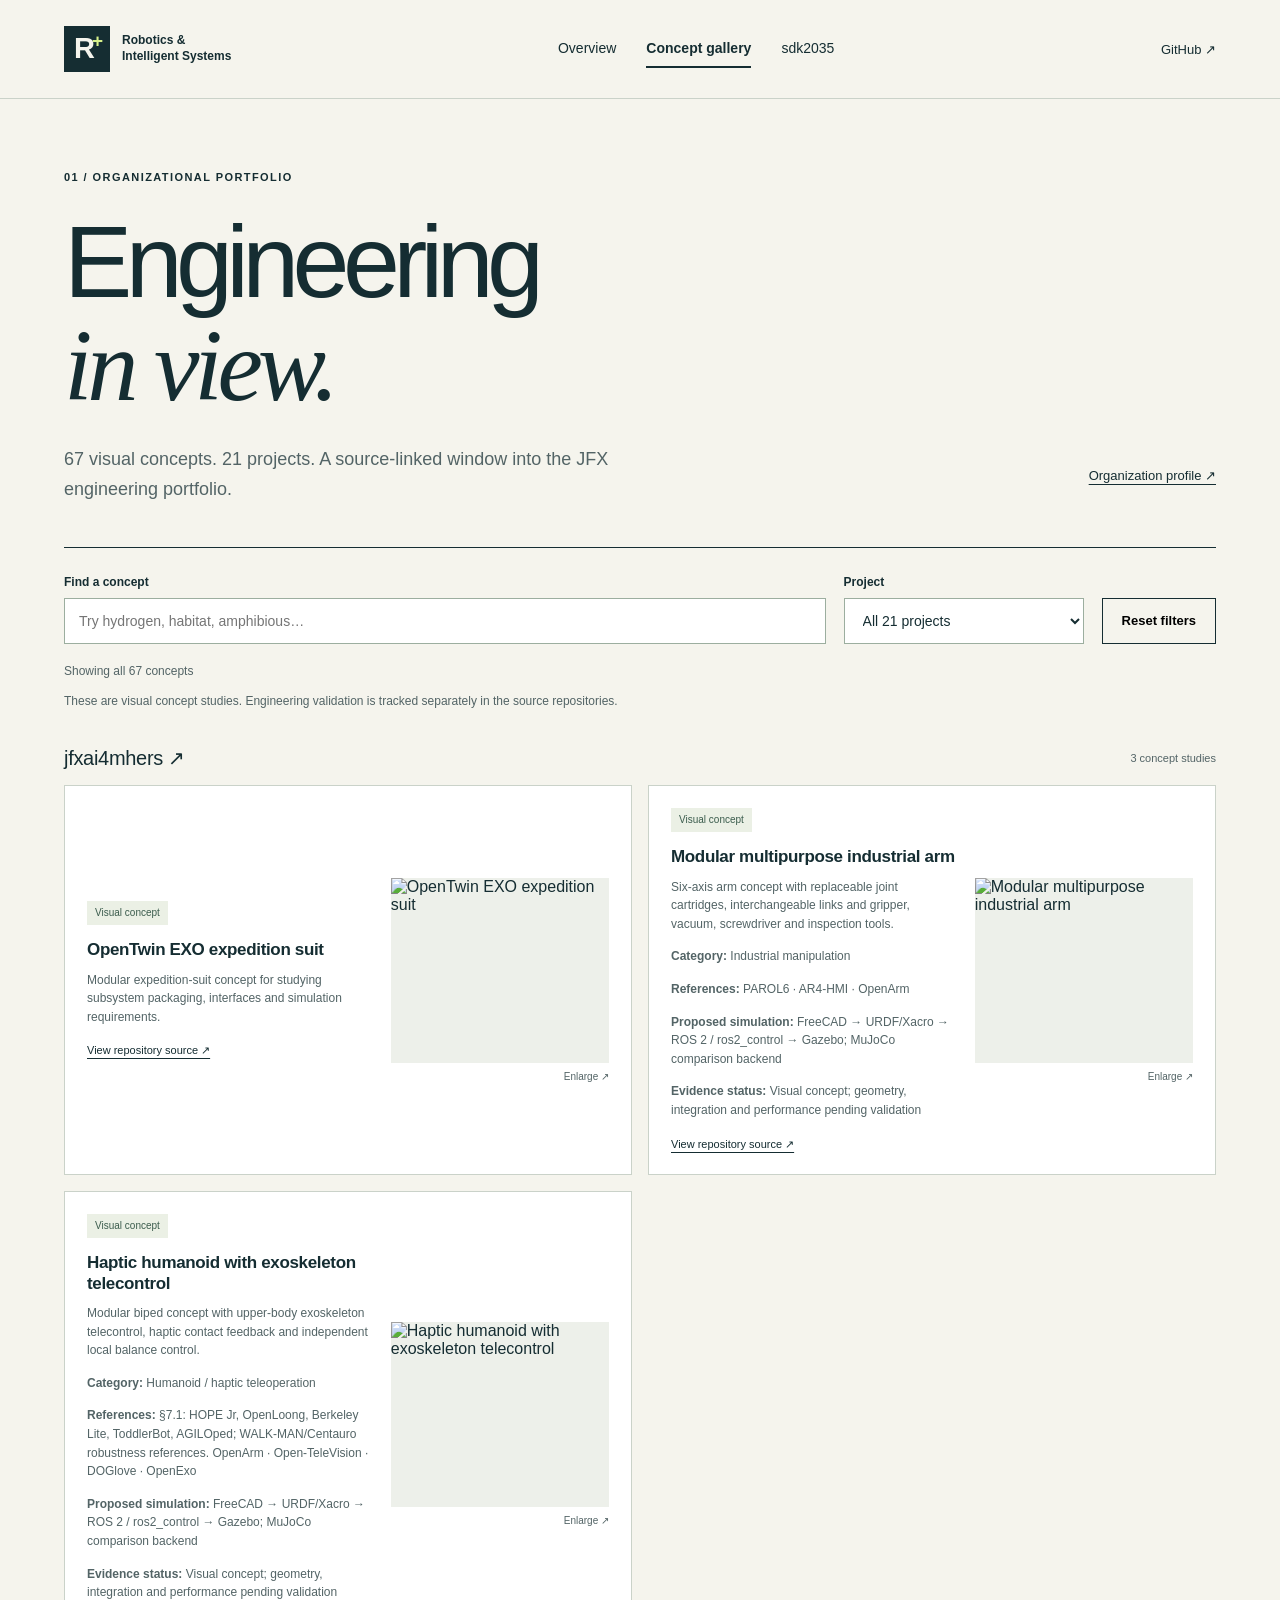
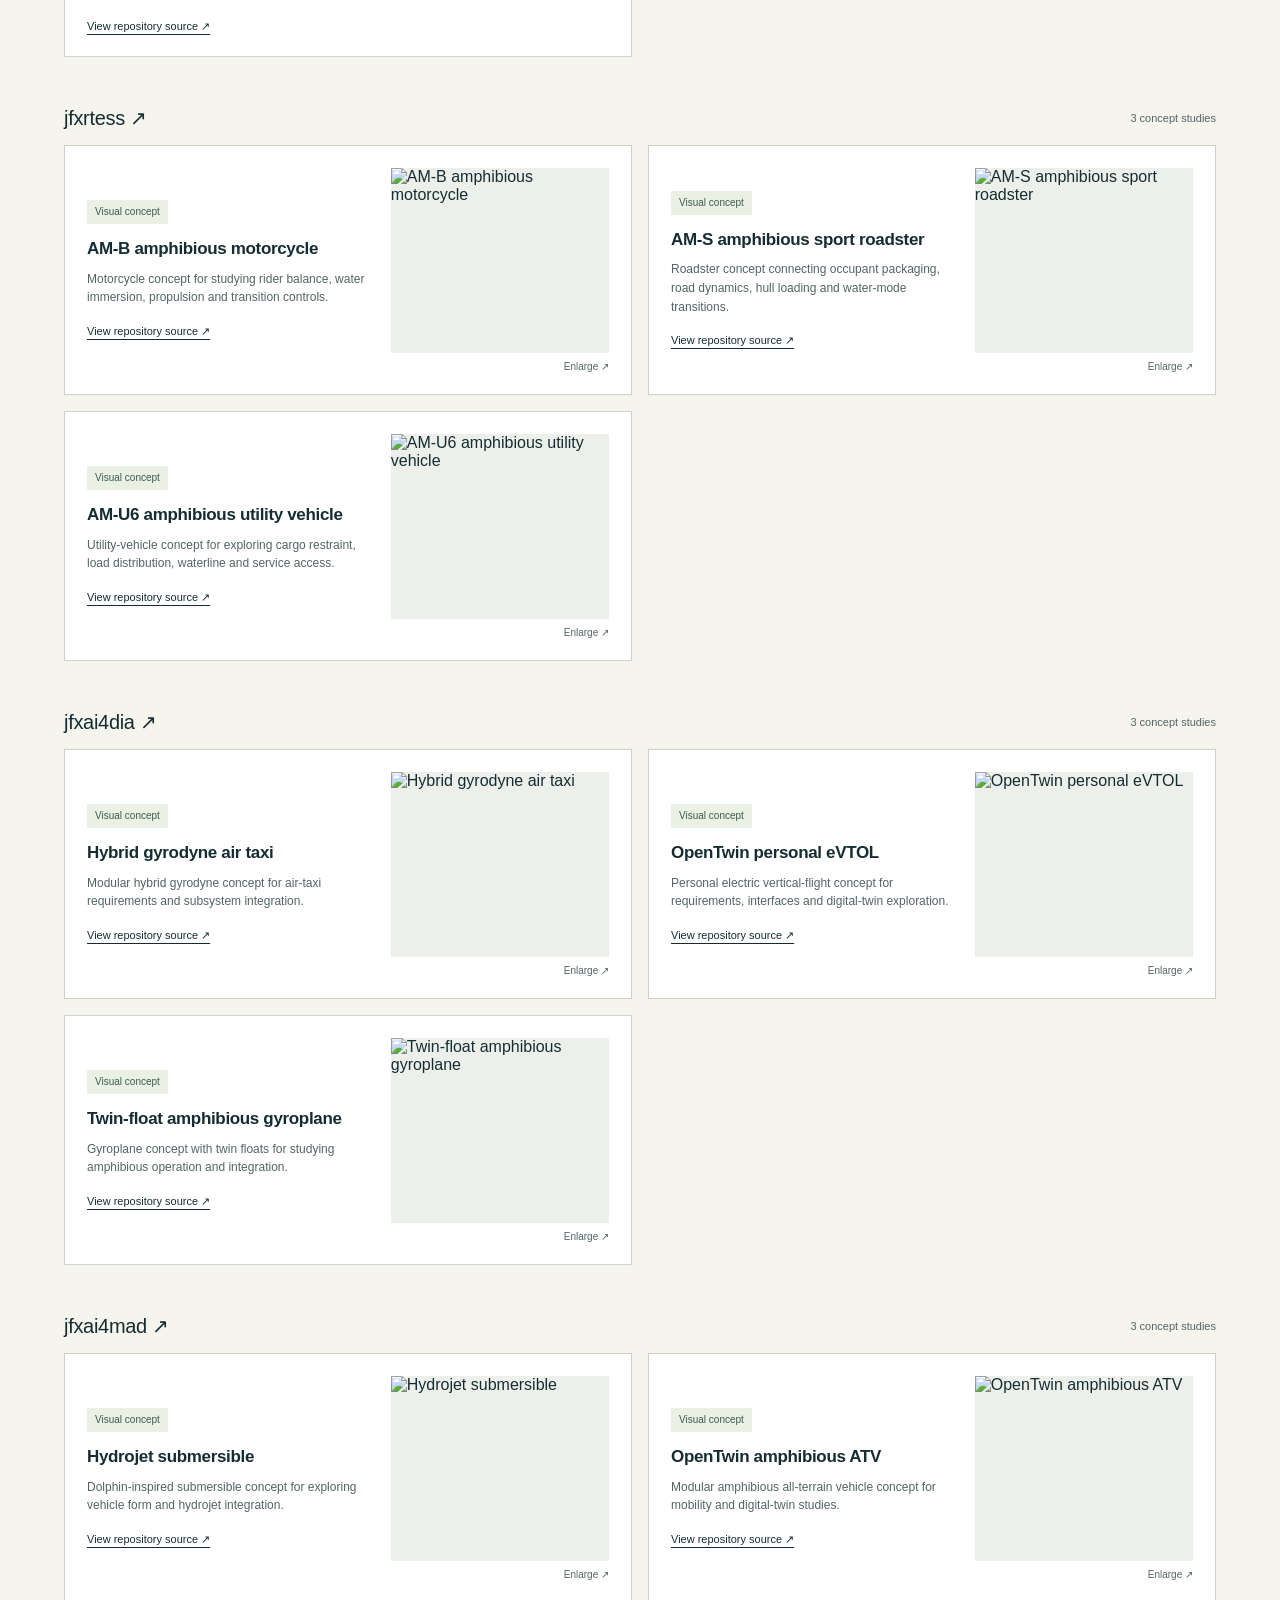
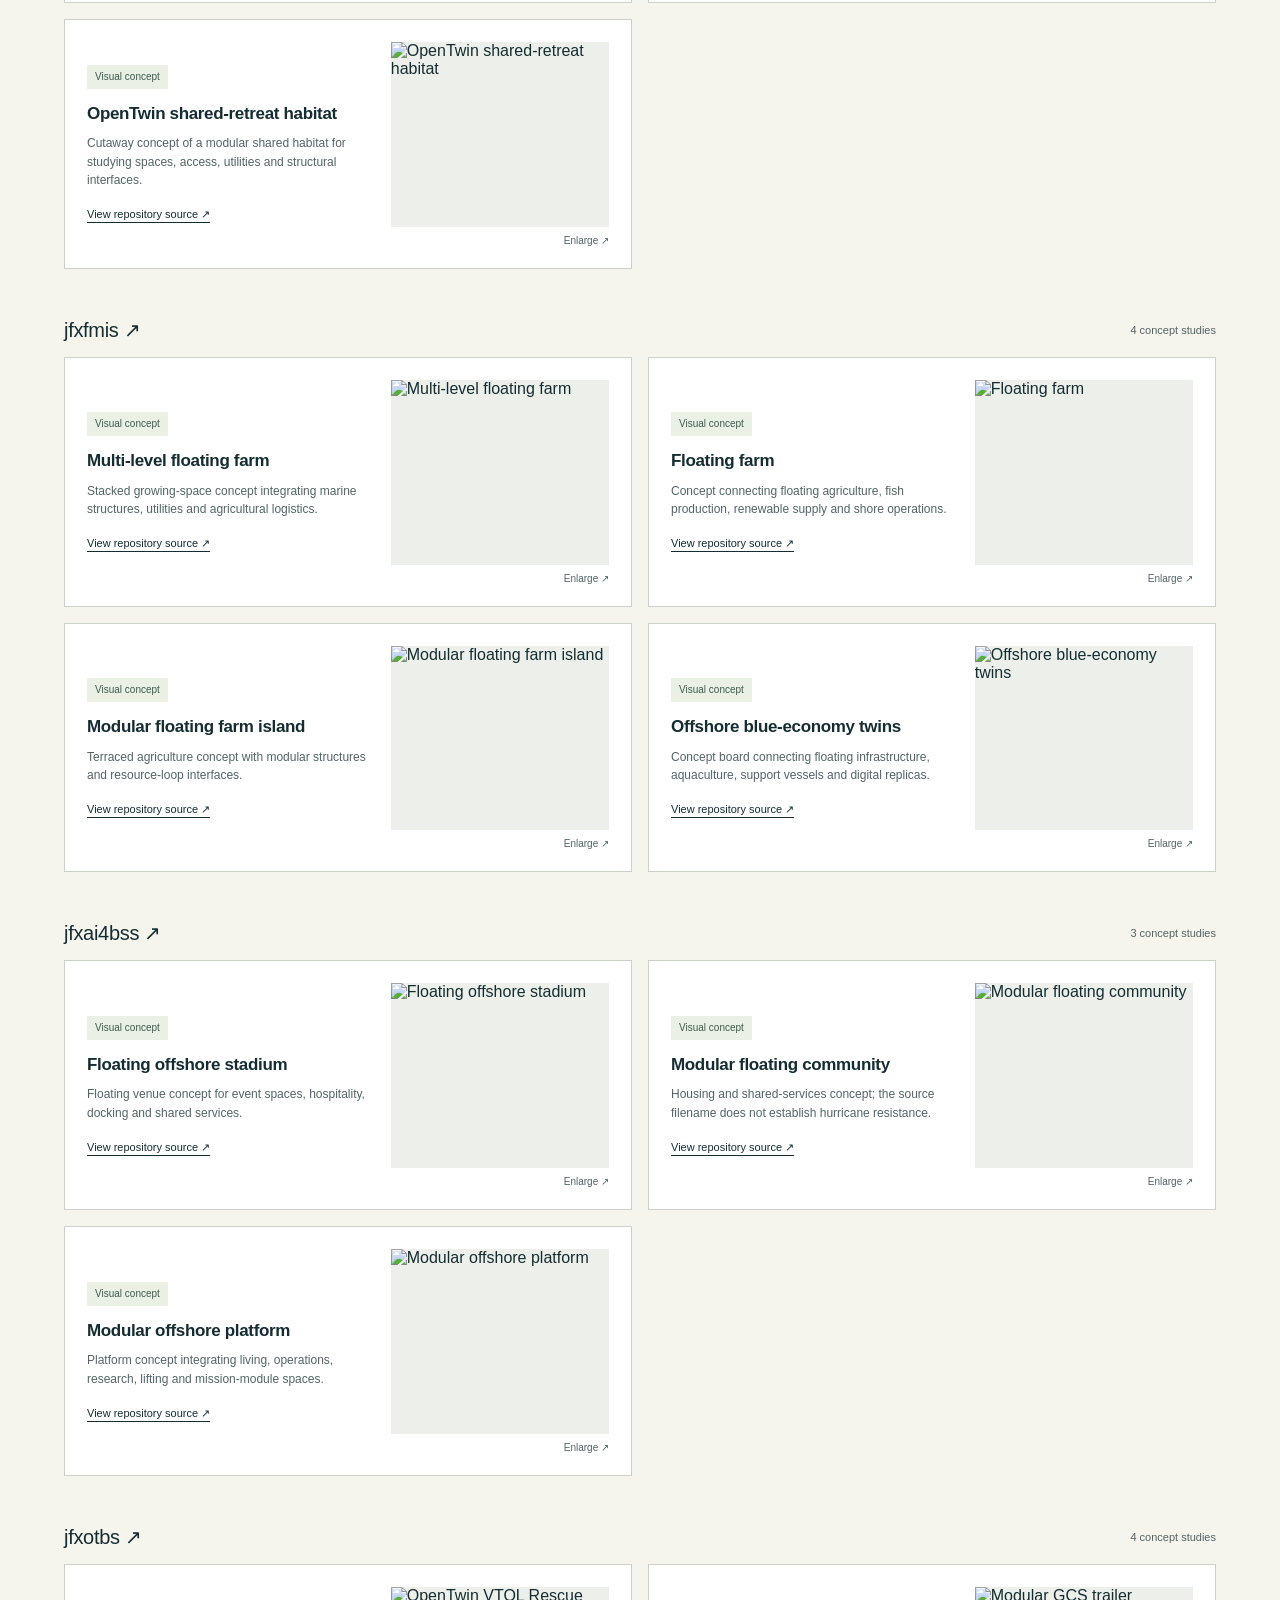
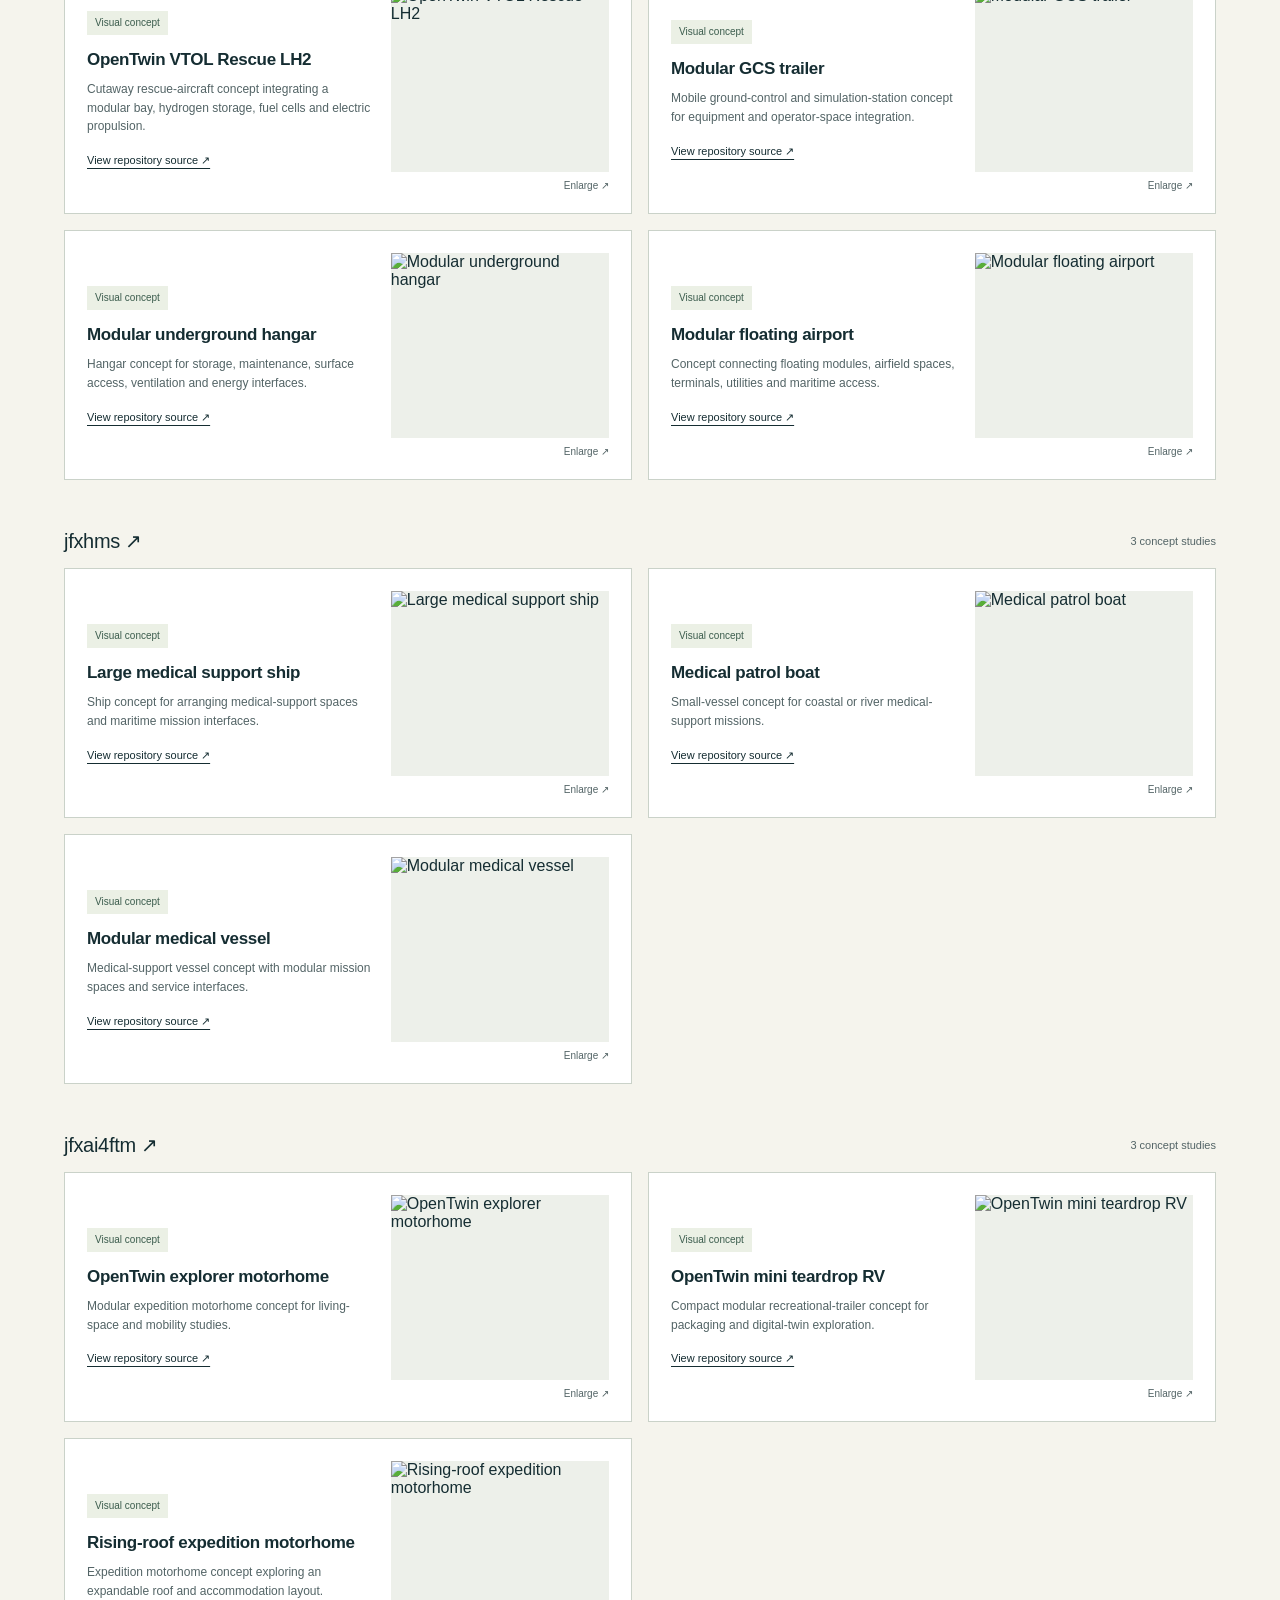
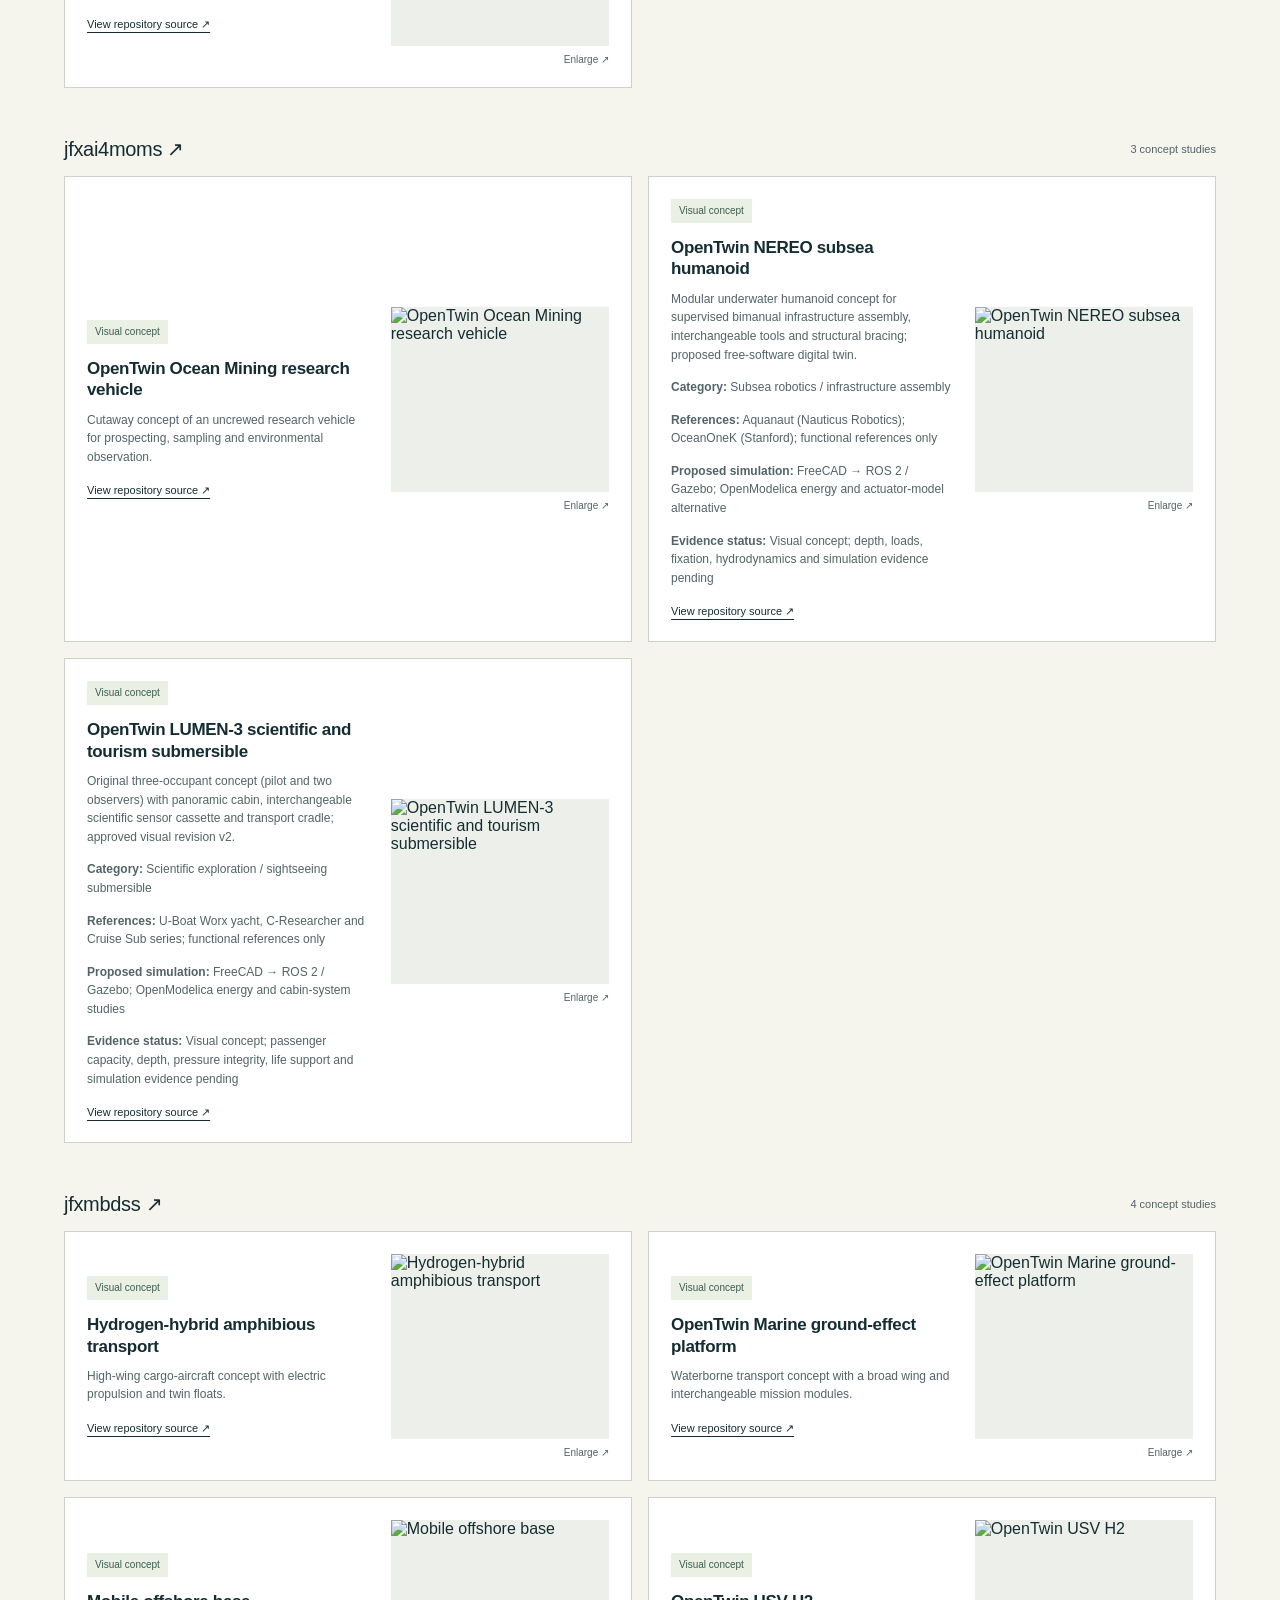
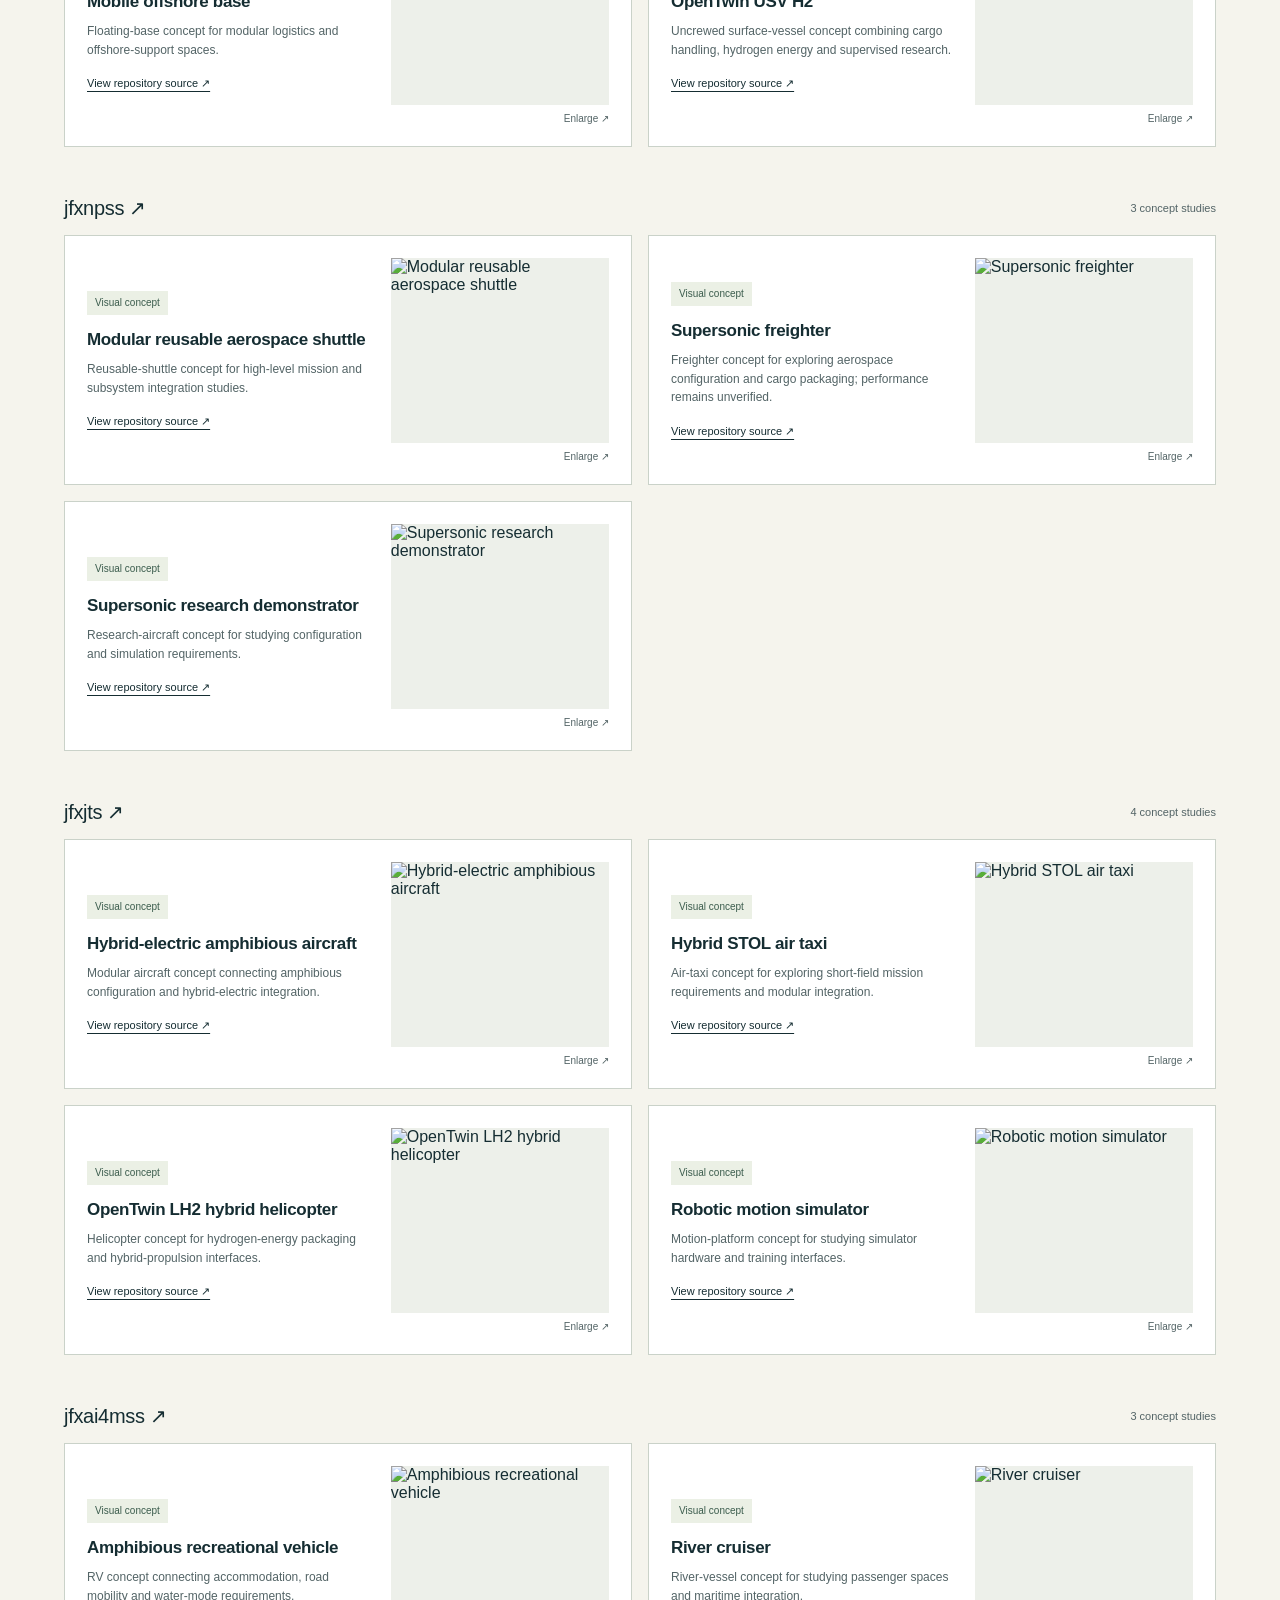
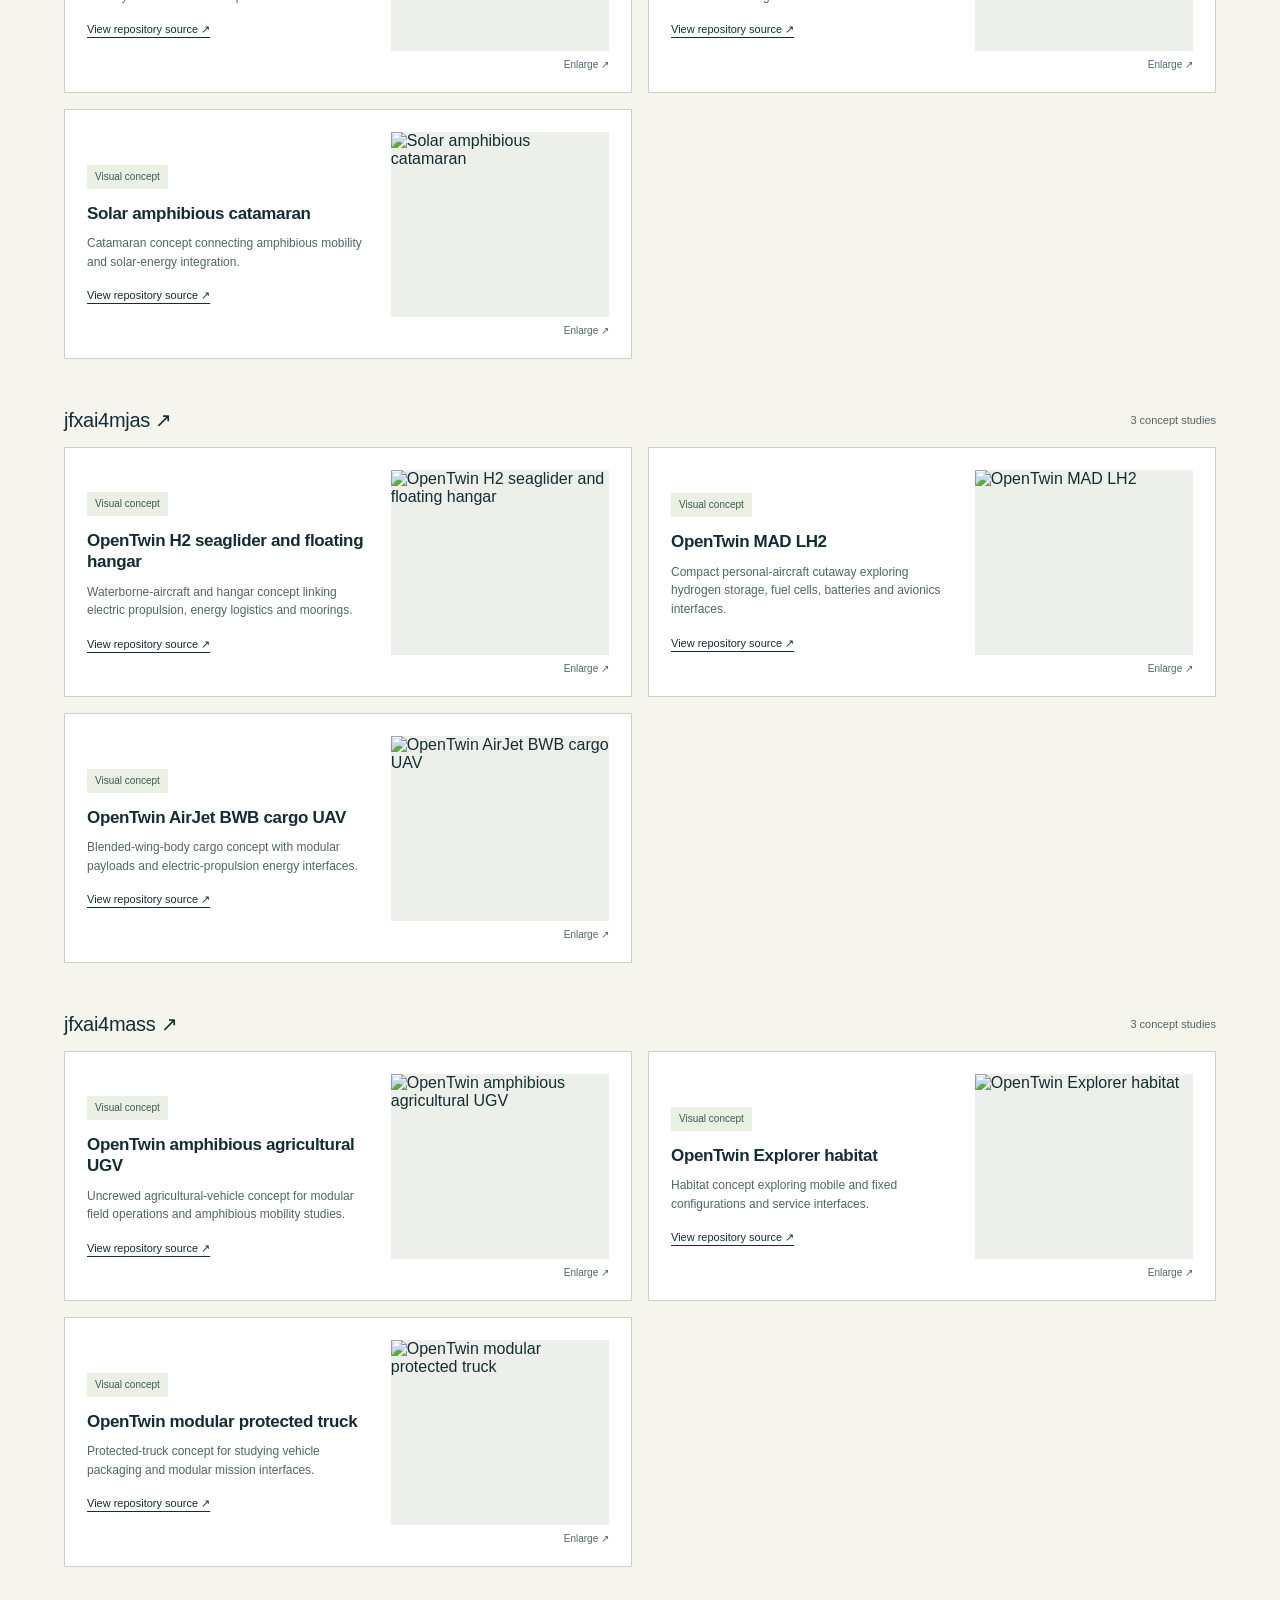
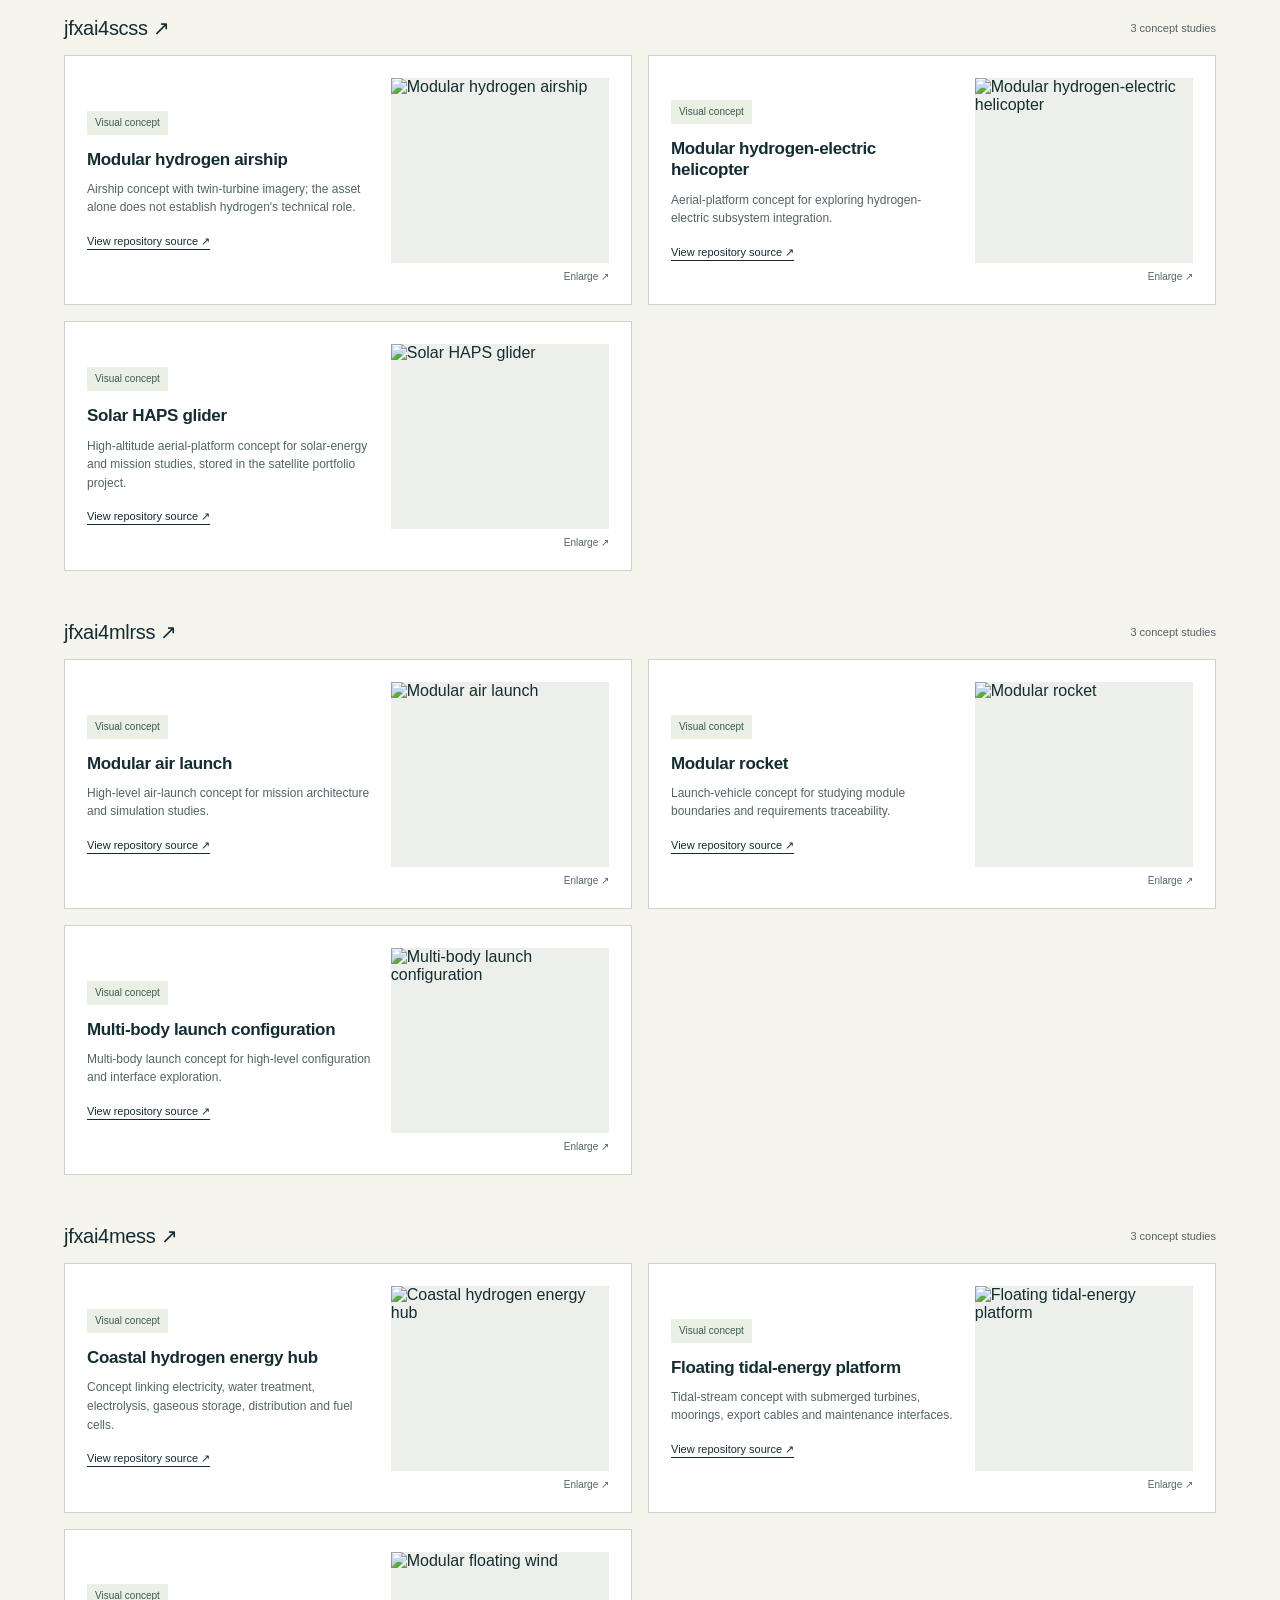
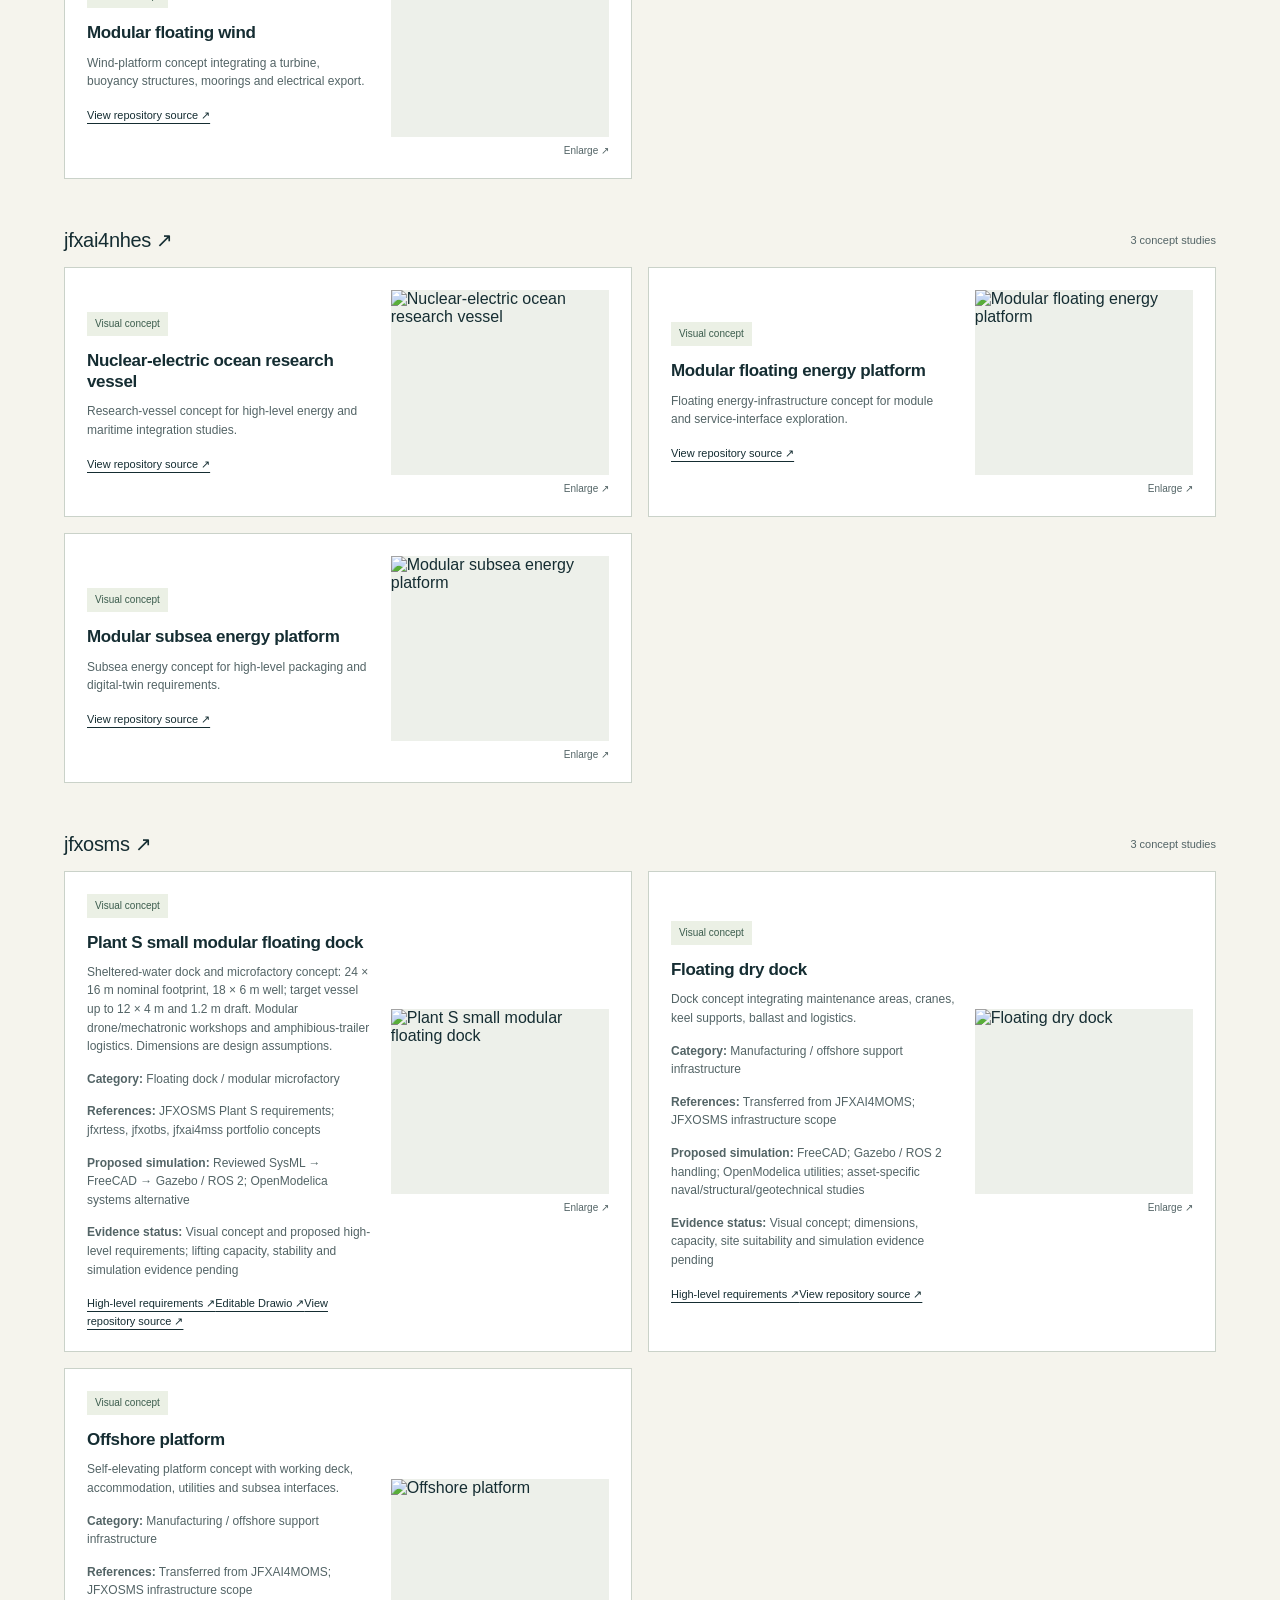
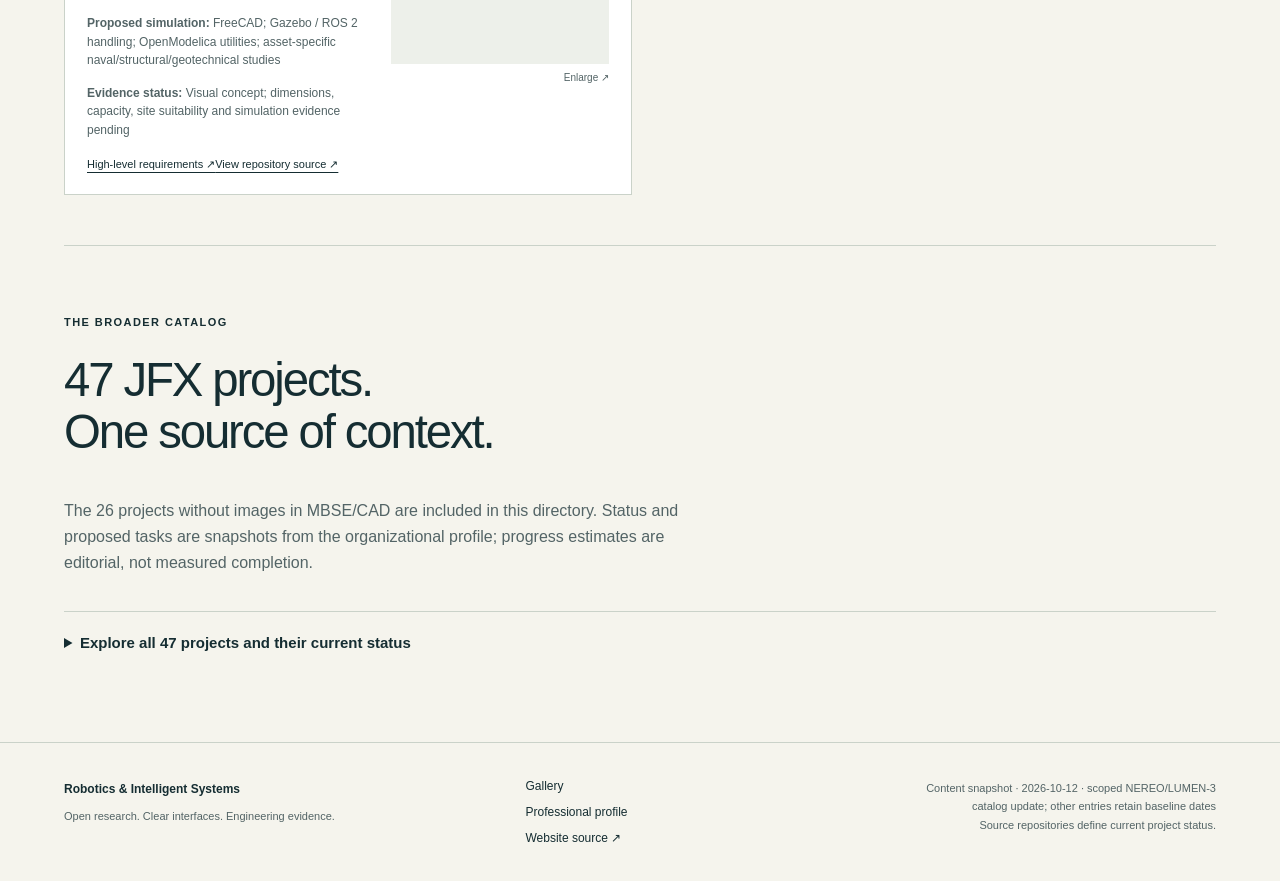
==== commit 3c6449e3: "docs: catalog NEREO and LUMEN-3 v2 subsea concepts" ====
--- a/docs/gallery/index.html
+++ b/docs/gallery/index.html
@@ -3,10 +3,10 @@
 <head>
 <meta charset="utf-8"><meta name="viewport" content="width=device-width, initial-scale=1">
 <title>Concept gallery · Robotics &amp; Intelligent Systems</title>
-<meta name="description" content="Browse 65 source-linked CAD concept images across 21 Robotics &amp; Intelligent Systems projects, with search and project filters.">
+<meta name="description" content="Browse 67 source-linked CAD concept images across 21 Robotics &amp; Intelligent Systems projects, with search and project filters.">
 <meta name="theme-color" content="#152d32">
 <link rel="canonical" href="https://robotics-intelligent-systems.github.io/portfolio/gallery/">
-<meta property="og:title" content="Concept gallery"><meta property="og:description" content="Browse 65 source-linked CAD concept images across 21 Robotics &amp; Intelligent Systems projects, with search and project filters.">
+<meta property="og:title" content="Concept gallery"><meta property="og:description" content="Browse 67 source-linked CAD concept images across 21 Robotics &amp; Intelligent Systems projects, with search and project filters.">
 <meta property="og:type" content="website"><meta property="og:url" content="https://robotics-intelligent-systems.github.io/portfolio/gallery/">
 <meta property="og:image" content="https://raw.githubusercontent.com/robotics-intelligent-systems/jfxfmis/main/MBSE/CAD/modular-floating-farm-island-digital-twin.jpg">
 <link rel="icon" href="../assets/mark.svg" type="image/svg+xml">
@@ -16,11 +16,11 @@
 <body>
 <a class="skip" href="#main">Skip to content</a>
 <header class="site-header"><a class="brand" href="../"><span class="brand-mark" aria-hidden="true">R<span>+</span></span><span>Robotics &amp;<br>Intelligent Systems</span></a><nav aria-label="Primary"><a class="" href="../">Overview</a><a class="active" href="../gallery/">Concept gallery</a><a class="" href="../sdk2035/">sdk2035</a></nav><a class="github-link" href="https://github.com/robotics-intelligent-systems">GitHub ↗</a></header>
-<main id="main"><section class="page-intro"><p class="eyebrow">01 / ORGANIZATIONAL PORTFOLIO</p><h1>Engineering<br><em>in view.</em></h1><div class="intro-line"><p class="lead">65 visual concepts. 21 projects. A source-linked window into the JFX engineering portfolio.</p><a class="text-link" href="https://github.com/robotics-intelligent-systems/.github">Organization profile ↗</a></div></section>
-<div class="gallery-tools"><form role="search" id="gallery-search"><div class="search-field"><label for="search">Find a concept</label><input type="search" id="search" placeholder="Try hydrogen, habitat, amphibious…" autocomplete="off"></div><div class="project-field"><label for="project">Project</label><select id="project"><option value="all">All 21 projects</option><option value="jfxai4mhers">jfxai4mhers</option><option value="jfxrtess">jfxrtess</option><option value="jfxai4dia">jfxai4dia</option><option value="jfxai4mad">jfxai4mad</option><option value="jfxfmis">jfxfmis</option><option value="jfxai4bss">jfxai4bss</option><option value="jfxotbs">jfxotbs</option><option value="jfxhms">jfxhms</option><option value="jfxai4ftm">jfxai4ftm</option><option value="jfxai4moms">jfxai4moms</option><option value="jfxmbdss">jfxmbdss</option><option value="jfxnpss">jfxnpss</option><option value="jfxjts">jfxjts</option><option value="jfxai4mss">jfxai4mss</option><option value="jfxai4mjas">jfxai4mjas</option><option value="jfxai4mass">jfxai4mass</option><option value="jfxai4scss">jfxai4scss</option><option value="jfxai4mlrss">jfxai4mlrss</option><option value="jfxai4mess">jfxai4mess</option><option value="jfxai4nhes">jfxai4nhes</option><option value="jfxosms">jfxosms</option></select></div><button class="button" type="reset">Reset filters</button></form><p id="result-count" role="status" aria-live="polite">Showing all 65 concepts</p><noscript><p>All concepts are visible below. Search and enlarged previews require JavaScript; repository links work without it.</p></noscript></div>
+<main id="main"><section class="page-intro"><p class="eyebrow">01 / ORGANIZATIONAL PORTFOLIO</p><h1>Engineering<br><em>in view.</em></h1><div class="intro-line"><p class="lead">67 visual concepts. 21 projects. A source-linked window into the JFX engineering portfolio.</p><a class="text-link" href="https://github.com/robotics-intelligent-systems/.github">Organization profile ↗</a></div></section>
+<div class="gallery-tools"><form role="search" id="gallery-search"><div class="search-field"><label for="search">Find a concept</label><input type="search" id="search" placeholder="Try hydrogen, habitat, amphibious…" autocomplete="off"></div><div class="project-field"><label for="project">Project</label><select id="project"><option value="all">All 21 projects</option><option value="jfxai4mhers">jfxai4mhers</option><option value="jfxrtess">jfxrtess</option><option value="jfxai4dia">jfxai4dia</option><option value="jfxai4mad">jfxai4mad</option><option value="jfxfmis">jfxfmis</option><option value="jfxai4bss">jfxai4bss</option><option value="jfxotbs">jfxotbs</option><option value="jfxhms">jfxhms</option><option value="jfxai4ftm">jfxai4ftm</option><option value="jfxai4moms">jfxai4moms</option><option value="jfxmbdss">jfxmbdss</option><option value="jfxnpss">jfxnpss</option><option value="jfxjts">jfxjts</option><option value="jfxai4mss">jfxai4mss</option><option value="jfxai4mjas">jfxai4mjas</option><option value="jfxai4mass">jfxai4mass</option><option value="jfxai4scss">jfxai4scss</option><option value="jfxai4mlrss">jfxai4mlrss</option><option value="jfxai4mess">jfxai4mess</option><option value="jfxai4nhes">jfxai4nhes</option><option value="jfxosms">jfxosms</option></select></div><button class="button" type="reset">Reset filters</button></form><p id="result-count" role="status" aria-live="polite">Showing all 67 concepts</p><noscript><p>All concepts are visible below. Search and enlarged previews require JavaScript; repository links work without it.</p></noscript></div>
 <p class="gallery-note">These are visual concept studies. Engineering validation is tracked separately in the source repositories.</p>
-<div id="concepts"><section class="concept-group" data-group="jfxai4mhers"><div class="group-heading"><h2><a class="" href="https://github.com/robotics-intelligent-systems/jfxai4mhers">jfxai4mhers ↗</a></h2><span>3 concept studies</span></div><div class="concept-grid"><article class="concept" data-project="jfxai4mhers" data-search="jfxai4mhers opentwin exo expedition suit modular expedition-suit concept for studying subsystem packaging, interfaces and simulation requirements."><div class="concept-copy"><span class="status">Visual concept</span><h3>OpenTwin EXO expedition suit</h3><p>Modular expedition-suit concept for studying subsystem packaging, interfaces and simulation requirements.</p><a class="source-link" href="https://github.com/robotics-intelligent-systems/jfxai4mhers/blob/main/MBSE/CAD/h2fly-opentwin-exo-modular-expedition-suit-concept-v3.jpg">View repository source ↗</a></div><figure><a class="zoom" href="https://github.com/robotics-intelligent-systems/jfxai4mhers/blob/main/MBSE/CAD/h2fly-opentwin-exo-modular-expedition-suit-concept-v3.jpg" data-image="https://raw.githubusercontent.com/robotics-intelligent-systems/jfxai4mhers/main/MBSE/CAD/h2fly-opentwin-exo-modular-expedition-suit-concept-v3.jpg" data-title="OpenTwin EXO expedition suit" aria-label="Preview OpenTwin EXO expedition suit"><img src="https://raw.githubusercontent.com/robotics-intelligent-systems/jfxai4mhers/main/MBSE/CAD/h2fly-opentwin-exo-modular-expedition-suit-concept-v3.jpg" alt="OpenTwin EXO expedition suit" loading="lazy" decoding="async"><span>Enlarge ↗</span></a></figure></article><article class="concept" data-project="jfxai4mhers" data-search="jfxai4mhers modular multipurpose industrial arm six-axis arm concept with replaceable joint cartridges, interchangeable links and gripper, vacuum, screwdriver and inspection tools."><div class="concept-copy"><span class="status">Visual concept</span><h3>Modular multipurpose industrial arm</h3><p>Six-axis arm concept with replaceable joint cartridges, interchangeable links and gripper, vacuum, screwdriver and inspection tools.</p><p><strong>Category:</strong> Industrial manipulation</p><p><strong>References:</strong> PAROL6 · AR4-HMI · OpenArm</p><p><strong>Proposed simulation:</strong> FreeCAD → URDF/Xacro → ROS 2 / ros2_control → Gazebo; MuJoCo comparison backend</p><p><strong>Evidence status:</strong> Visual concept; geometry, integration and performance pending validation</p><a class="source-link" href="https://github.com/robotics-intelligent-systems/jfxai4mhers/blob/main/MBSE/CAD/jfxai4mhers-modular-industrial-arm-digital-twin-concept-v1.jpg">View repository source ↗</a></div><figure><a class="zoom" href="https://github.com/robotics-intelligent-systems/jfxai4mhers/blob/main/MBSE/CAD/jfxai4mhers-modular-industrial-arm-digital-twin-concept-v1.jpg" data-image="https://raw.githubusercontent.com/robotics-intelligent-systems/jfxai4mhers/main/MBSE/CAD/jfxai4mhers-modular-industrial-arm-digital-twin-concept-v1.jpg" data-title="Modular multipurpose industrial arm" aria-label="Preview Modular multipurpose industrial arm"><img src="https://raw.githubusercontent.com/robotics-intelligent-systems/jfxai4mhers/main/MBSE/CAD/jfxai4mhers-modular-industrial-arm-digital-twin-concept-v1.jpg" alt="Modular multipurpose industrial arm" loading="lazy" decoding="async"><span>Enlarge ↗</span></a></figure></article><article class="concept" data-project="jfxai4mhers" data-search="jfxai4mhers haptic humanoid with exoskeleton telecontrol modular biped concept with upper-body exoskeleton telecontrol, haptic contact feedback and independent local balance control."><div class="concept-copy"><span class="status">Visual concept</span><h3>Haptic humanoid with exoskeleton telecontrol</h3><p>Modular biped concept with upper-body exoskeleton telecontrol, haptic contact feedback and independent local balance control.</p><p><strong>Category:</strong> Humanoid / haptic teleoperation</p><p><strong>References:</strong> §7.1: HOPE Jr, OpenLoong, Berkeley Lite, ToddlerBot, AGILOped; WALK-MAN/Centauro robustness references. OpenArm · Open-TeleVision · DOGlove · OpenExo</p><p><strong>Proposed simulation:</strong> FreeCAD → URDF/Xacro → ROS 2 / ros2_control → Gazebo; MuJoCo comparison backend</p><p><strong>Evidence status:</strong> Visual concept; geometry, integration and performance pending validation</p><a class="source-link" href="https://github.com/robotics-intelligent-systems/jfxai4mhers/blob/main/MBSE/CAD/jfxai4mhers-haptic-humanoid-exoskeleton-digital-twin-concept-v1.jpg">View repository source ↗</a></div><figure><a class="zoom" href="https://github.com/robotics-intelligent-systems/jfxai4mhers/blob/main/MBSE/CAD/jfxai4mhers-haptic-humanoid-exoskeleton-digital-twin-concept-v1.jpg" data-image="https://raw.githubusercontent.com/robotics-intelligent-systems/jfxai4mhers/main/MBSE/CAD/jfxai4mhers-haptic-humanoid-exoskeleton-digital-twin-concept-v1.jpg" data-title="Haptic humanoid with exoskeleton telecontrol" aria-label="Preview Haptic humanoid with exoskeleton telecontrol"><img src="https://raw.githubusercontent.com/robotics-intelligent-systems/jfxai4mhers/main/MBSE/CAD/jfxai4mhers-haptic-humanoid-exoskeleton-digital-twin-concept-v1.jpg" alt="Haptic humanoid with exoskeleton telecontrol" loading="lazy" decoding="async"><span>Enlarge ↗</span></a></figure></article></div></section><section class="concept-group" data-group="jfxrtess"><div class="group-heading"><h2><a class="" href="https://github.com/robotics-intelligent-systems/jfxrtess">jfxrtess ↗</a></h2><span>3 concept studies</span></div><div class="concept-grid"><article class="concept" data-project="jfxrtess" data-search="jfxrtess am-b amphibious motorcycle motorcycle concept for studying rider balance, water immersion, propulsion and transition controls."><div class="concept-copy"><span class="status">Visual concept</span><h3>AM-B amphibious motorcycle</h3><p>Motorcycle concept for studying rider balance, water immersion, propulsion and transition controls.</p><a class="source-link" href="https://github.com/robotics-intelligent-systems/jfxrtess/blob/main/MBSE/CAD/amphibious-motorcycle-concept.jpg">View repository source ↗</a></div><figure><a class="zoom" href="https://github.com/robotics-intelligent-systems/jfxrtess/blob/main/MBSE/CAD/amphibious-motorcycle-concept.jpg" data-image="https://raw.githubusercontent.com/robotics-intelligent-systems/jfxrtess/main/MBSE/CAD/amphibious-motorcycle-concept.jpg" data-title="AM-B amphibious motorcycle" aria-label="Preview AM-B amphibious motorcycle"><img src="https://raw.githubusercontent.com/robotics-intelligent-systems/jfxrtess/main/MBSE/CAD/amphibious-motorcycle-concept.jpg" alt="AM-B amphibious motorcycle" loading="lazy" decoding="async"><span>Enlarge ↗</span></a></figure></article><article class="concept" data-project="jfxrtess" data-search="jfxrtess am-s amphibious sport roadster roadster concept connecting occupant packaging, road dynamics, hull loading and water-mode transitions."><div class="concept-copy"><span class="status">Visual concept</span><h3>AM-S amphibious sport roadster</h3><p>Roadster concept connecting occupant packaging, road dynamics, hull loading and water-mode transitions.</p><a class="source-link" href="https://github.com/robotics-intelligent-systems/jfxrtess/blob/main/MBSE/CAD/amphibious-sport-roadster.jpg">View repository source ↗</a></div><figure><a class="zoom" href="https://github.com/robotics-intelligent-systems/jfxrtess/blob/main/MBSE/CAD/amphibious-sport-roadster.jpg" data-image="https://raw.githubusercontent.com/robotics-intelligent-systems/jfxrtess/main/MBSE/CAD/amphibious-sport-roadster.jpg" data-title="AM-S amphibious sport roadster" aria-label="Preview AM-S amphibious sport roadster"><img src="https://raw.githubusercontent.com/robotics-intelligent-systems/jfxrtess/main/MBSE/CAD/amphibious-sport-roadster.jpg" alt="AM-S amphibious sport roadster" loading="lazy" decoding="async"><span>Enlarge ↗</span></a></figure></article><article class="concept" data-project="jfxrtess" data-search="jfxrtess am-u6 amphibious utility vehicle utility-vehicle concept for exploring cargo restraint, load distribution, waterline and service access."><div class="concept-copy"><span class="status">Visual concept</span><h3>AM-U6 amphibious utility vehicle</h3><p>Utility-vehicle concept for exploring cargo restraint, load distribution, waterline and service access.</p><a class="source-link" href="https://github.com/robotics-intelligent-systems/jfxrtess/blob/main/MBSE/CAD/deeper-vehicle-immersion-in%20water-mode.jpg">View repository source ↗</a></div><figure><a class="zoom" href="https://github.com/robotics-intelligent-systems/jfxrtess/blob/main/MBSE/CAD/deeper-vehicle-immersion-in%20water-mode.jpg" data-image="https://raw.githubusercontent.com/robotics-intelligent-systems/jfxrtess/main/MBSE/CAD/deeper-vehicle-immersion-in%20water-mode.jpg" data-title="AM-U6 amphibious utility vehicle" aria-label="Preview AM-U6 amphibious utility vehicle"><img src="https://raw.githubusercontent.com/robotics-intelligent-systems/jfxrtess/main/MBSE/CAD/deeper-vehicle-immersion-in%20water-mode.jpg" alt="AM-U6 amphibious utility vehicle" loading="lazy" decoding="async"><span>Enlarge ↗</span></a></figure></article></div></section><section class="concept-group" data-group="jfxai4dia"><div class="group-heading"><h2><a class="" href="https://github.com/robotics-intelligent-systems/jfxai4dia">jfxai4dia ↗</a></h2><span>3 concept studies</span></div><div class="concept-grid"><article class="concept" data-project="jfxai4dia" data-search="jfxai4dia hybrid gyrodyne air taxi modular hybrid gyrodyne concept for air-taxi requirements and subsystem integration."><div class="concept-copy"><span class="status">Visual concept</span><h3>Hybrid gyrodyne air taxi</h3><p>Modular hybrid gyrodyne concept for air-taxi requirements and subsystem integration.</p><a class="source-link" href="https://github.com/robotics-intelligent-systems/jfxai4dia/blob/main/MBSE/CAD/modular-hybrid-gyrodyne-air-taxi.jpg">View repository source ↗</a></div><figure><a class="zoom" href="https://github.com/robotics-intelligent-systems/jfxai4dia/blob/main/MBSE/CAD/modular-hybrid-gyrodyne-air-taxi.jpg" data-image="https://raw.githubusercontent.com/robotics-intelligent-systems/jfxai4dia/main/MBSE/CAD/modular-hybrid-gyrodyne-air-taxi.jpg" data-title="Hybrid gyrodyne air taxi" aria-label="Preview Hybrid gyrodyne air taxi"><img src="https://raw.githubusercontent.com/robotics-intelligent-systems/jfxai4dia/main/MBSE/CAD/modular-hybrid-gyrodyne-air-taxi.jpg" alt="Hybrid gyrodyne air taxi" loading="lazy" decoding="async"><span>Enlarge ↗</span></a></figure></article><article class="concept" data-project="jfxai4dia" data-search="jfxai4dia opentwin personal evtol personal electric vertical-flight concept for requirements, interfaces and digital-twin exploration."><div class="concept-copy"><span class="status">Visual concept</span><h3>OpenTwin personal eVTOL</h3><p>Personal electric vertical-flight concept for requirements, interfaces and digital-twin exploration.</p><a class="source-link" href="https://github.com/robotics-intelligent-systems/jfxai4dia/blob/main/MBSE/CAD/opentwin-personal-evtol-digital-twin-concept.jpg">View repository source ↗</a></div><figure><a class="zoom" href="https://github.com/robotics-intelligent-systems/jfxai4dia/blob/main/MBSE/CAD/opentwin-personal-evtol-digital-twin-concept.jpg" data-image="https://raw.githubusercontent.com/robotics-intelligent-systems/jfxai4dia/main/MBSE/CAD/opentwin-personal-evtol-digital-twin-concept.jpg" data-title="OpenTwin personal eVTOL" aria-label="Preview OpenTwin personal eVTOL"><img src="https://raw.githubusercontent.com/robotics-intelligent-systems/jfxai4dia/main/MBSE/CAD/opentwin-personal-evtol-digital-twin-concept.jpg" alt="OpenTwin personal eVTOL" loading="lazy" decoding="async"><span>Enlarge ↗</span></a></figure></article><article class="concept" data-project="jfxai4dia" data-search="jfxai4dia twin-float amphibious gyroplane gyroplane concept with twin floats for studying amphibious operation and integration."><div class="concept-copy"><span class="status">Visual concept</span><h3>Twin-float amphibious gyroplane</h3><p>Gyroplane concept with twin floats for studying amphibious operation and integration.</p><a class="source-link" href="https://github.com/robotics-intelligent-systems/jfxai4dia/blob/main/MBSE/CAD/twin-float-amphibious-gyroplane.jpg">View repository source ↗</a></div><figure><a class="zoom" href="https://github.com/robotics-intelligent-systems/jfxai4dia/blob/main/MBSE/CAD/twin-float-amphibious-gyroplane.jpg" data-image="https://raw.githubusercontent.com/robotics-intelligent-systems/jfxai4dia/main/MBSE/CAD/twin-float-amphibious-gyroplane.jpg" data-title="Twin-float amphibious gyroplane" aria-label="Preview Twin-float amphibious gyroplane"><img src="https://raw.githubusercontent.com/robotics-intelligent-systems/jfxai4dia/main/MBSE/CAD/twin-float-amphibious-gyroplane.jpg" alt="Twin-float amphibious gyroplane" loading="lazy" decoding="async"><span>Enlarge ↗</span></a></figure></article></div></section><section class="concept-group" data-group="jfxai4mad"><div class="group-heading"><h2><a class="" href="https://github.com/robotics-intelligent-systems/jfxai4mad">jfxai4mad ↗</a></h2><span>3 concept studies</span></div><div class="concept-grid"><article class="concept" data-project="jfxai4mad" data-search="jfxai4mad hydrojet submersible dolphin-inspired submersible concept for exploring vehicle form and hydrojet integration."><div class="concept-copy"><span class="status">Visual concept</span><h3>Hydrojet submersible</h3><p>Dolphin-inspired submersible concept for exploring vehicle form and hydrojet integration.</p><a class="source-link" href="https://github.com/robotics-intelligent-systems/jfxai4mad/blob/main/MBSE/CAD/dolphin-inspired-hydrojet-submersible-concept.jpg">View repository source ↗</a></div><figure><a class="zoom" href="https://github.com/robotics-intelligent-systems/jfxai4mad/blob/main/MBSE/CAD/dolphin-inspired-hydrojet-submersible-concept.jpg" data-image="https://raw.githubusercontent.com/robotics-intelligent-systems/jfxai4mad/main/MBSE/CAD/dolphin-inspired-hydrojet-submersible-concept.jpg" data-title="Hydrojet submersible" aria-label="Preview Hydrojet submersible"><img src="https://raw.githubusercontent.com/robotics-intelligent-systems/jfxai4mad/main/MBSE/CAD/dolphin-inspired-hydrojet-submersible-concept.jpg" alt="Hydrojet submersible" loading="lazy" decoding="async"><span>Enlarge ↗</span></a></figure></article><article class="concept" data-project="jfxai4mad" data-search="jfxai4mad opentwin amphibious atv modular amphibious all-terrain vehicle concept for mobility and digital-twin studies."><div class="concept-copy"><span class="status">Visual concept</span><h3>OpenTwin amphibious ATV</h3><p>Modular amphibious all-terrain vehicle concept for mobility and digital-twin studies.</p><a class="source-link" href="https://github.com/robotics-intelligent-systems/jfxai4mad/blob/main/MBSE/CAD/opentwin-modular-amphibious-atv-digital-twin-concept.jpg">View repository source ↗</a></div><figure><a class="zoom" href="https://github.com/robotics-intelligent-systems/jfxai4mad/blob/main/MBSE/CAD/opentwin-modular-amphibious-atv-digital-twin-concept.jpg" data-image="https://raw.githubusercontent.com/robotics-intelligent-systems/jfxai4mad/main/MBSE/CAD/opentwin-modular-amphibious-atv-digital-twin-concept.jpg" data-title="OpenTwin amphibious ATV" aria-label="Preview OpenTwin amphibious ATV"><img src="https://raw.githubusercontent.com/robotics-intelligent-systems/jfxai4mad/main/MBSE/CAD/opentwin-modular-amphibious-atv-digital-twin-concept.jpg" alt="OpenTwin amphibious ATV" loading="lazy" decoding="async"><span>Enlarge ↗</span></a></figure></article><article class="concept" data-project="jfxai4mad" data-search="jfxai4mad opentwin shared-retreat habitat cutaway concept of a modular shared habitat for studying spaces, access, utilities and structural interfaces."><div class="concept-copy"><span class="status">Visual concept</span><h3>OpenTwin shared-retreat habitat</h3><p>Cutaway concept of a modular shared habitat for studying spaces, access, utilities and structural interfaces.</p><a class="source-link" href="https://github.com/robotics-intelligent-systems/jfxai4mad/blob/main/MBSE/CAD/opentwin-modular-habitat-shared-retreat-cutaway.jpg">View repository source ↗</a></div><figure><a class="zoom" href="https://github.com/robotics-intelligent-systems/jfxai4mad/blob/main/MBSE/CAD/opentwin-modular-habitat-shared-retreat-cutaway.jpg" data-image="https://raw.githubusercontent.com/robotics-intelligent-systems/jfxai4mad/main/MBSE/CAD/opentwin-modular-habitat-shared-retreat-cutaway.jpg" data-title="OpenTwin shared-retreat habitat" aria-label="Preview OpenTwin shared-retreat habitat"><img src="https://raw.githubusercontent.com/robotics-intelligent-systems/jfxai4mad/main/MBSE/CAD/opentwin-modular-habitat-shared-retreat-cutaway.jpg" alt="OpenTwin shared-retreat habitat" loading="lazy" decoding="async"><span>Enlarge ↗</span></a></figure></article></div></section><section class="concept-group" data-group="jfxfmis"><div class="group-heading"><h2><a class="" href="https://github.com/robotics-intelligent-systems/jfxfmis">jfxfmis ↗</a></h2><span>4 concept studies</span></div><div class="concept-grid"><article class="concept" data-project="jfxfmis" data-search="jfxfmis multi-level floating farm stacked growing-space concept integrating marine structures, utilities and agricultural logistics."><div class="concept-copy"><span class="status">Visual concept</span><h3>Multi-level floating farm</h3><p>Stacked growing-space concept integrating marine structures, utilities and agricultural logistics.</p><a class="source-link" href="https://github.com/robotics-intelligent-systems/jfxfmis/blob/main/MBSE/CAD/Overall-3D-view-of-the-Proposed-Multi-level-Floating-Farm-MFF.jpg">View repository source ↗</a></div><figure><a class="zoom" href="https://github.com/robotics-intelligent-systems/jfxfmis/blob/main/MBSE/CAD/Overall-3D-view-of-the-Proposed-Multi-level-Floating-Farm-MFF.jpg" data-image="https://raw.githubusercontent.com/robotics-intelligent-systems/jfxfmis/main/MBSE/CAD/Overall-3D-view-of-the-Proposed-Multi-level-Floating-Farm-MFF.jpg" data-title="Multi-level floating farm" aria-label="Preview Multi-level floating farm"><img src="https://raw.githubusercontent.com/robotics-intelligent-systems/jfxfmis/main/MBSE/CAD/Overall-3D-view-of-the-Proposed-Multi-level-Floating-Farm-MFF.jpg" alt="Multi-level floating farm" loading="lazy" decoding="async"><span>Enlarge ↗</span></a></figure></article><article class="concept" data-project="jfxfmis" data-search="jfxfmis floating farm concept connecting floating agriculture, fish production, renewable supply and shore operations."><div class="concept-copy"><span class="status">Visual concept</span><h3>Floating farm</h3><p>Concept connecting floating agriculture, fish production, renewable supply and shore operations.</p><a class="source-link" href="https://github.com/robotics-intelligent-systems/jfxfmis/blob/main/MBSE/CAD/floating-farm-concept.jpg">View repository source ↗</a></div><figure><a class="zoom" href="https://github.com/robotics-intelligent-systems/jfxfmis/blob/main/MBSE/CAD/floating-farm-concept.jpg" data-image="https://raw.githubusercontent.com/robotics-intelligent-systems/jfxfmis/main/MBSE/CAD/floating-farm-concept.jpg" data-title="Floating farm" aria-label="Preview Floating farm"><img src="https://raw.githubusercontent.com/robotics-intelligent-systems/jfxfmis/main/MBSE/CAD/floating-farm-concept.jpg" alt="Floating farm" loading="lazy" decoding="async"><span>Enlarge ↗</span></a></figure></article><article class="concept" data-project="jfxfmis" data-search="jfxfmis modular floating farm island terraced agriculture concept with modular structures and resource-loop interfaces."><div class="concept-copy"><span class="status">Visual concept</span><h3>Modular floating farm island</h3><p>Terraced agriculture concept with modular structures and resource-loop interfaces.</p><a class="source-link" href="https://github.com/robotics-intelligent-systems/jfxfmis/blob/main/MBSE/CAD/modular-floating-farm-island-digital-twin.jpg">View repository source ↗</a></div><figure><a class="zoom" href="https://github.com/robotics-intelligent-systems/jfxfmis/blob/main/MBSE/CAD/modular-floating-farm-island-digital-twin.jpg" data-image="https://raw.githubusercontent.com/robotics-intelligent-systems/jfxfmis/main/MBSE/CAD/modular-floating-farm-island-digital-twin.jpg" data-title="Modular floating farm island" aria-label="Preview Modular floating farm island"><img src="https://raw.githubusercontent.com/robotics-intelligent-systems/jfxfmis/main/MBSE/CAD/modular-floating-farm-island-digital-twin.jpg" alt="Modular floating farm island" loading="lazy" decoding="async"><span>Enlarge ↗</span></a></figure></article><article class="concept" data-project="jfxfmis" data-search="jfxfmis offshore blue-economy twins concept board connecting floating infrastructure, aquaculture, support vessels and digital replicas."><div class="concept-copy"><span class="status">Visual concept</span><h3>Offshore blue-economy twins</h3><p>Concept board connecting floating infrastructure, aquaculture, support vessels and digital replicas.</p><a class="source-link" href="https://github.com/robotics-intelligent-systems/jfxfmis/blob/main/MBSE/CAD/offshore-blue-economy-open-source-digital-twins-concept-v1.jpg">View repository source ↗</a></div><figure><a class="zoom" href="https://github.com/robotics-intelligent-systems/jfxfmis/blob/main/MBSE/CAD/offshore-blue-economy-open-source-digital-twins-concept-v1.jpg" data-image="https://raw.githubusercontent.com/robotics-intelligent-systems/jfxfmis/main/MBSE/CAD/offshore-blue-economy-open-source-digital-twins-concept-v1.jpg" data-title="Offshore blue-economy twins" aria-label="Preview Offshore blue-economy twins"><img src="https://raw.githubusercontent.com/robotics-intelligent-systems/jfxfmis/main/MBSE/CAD/offshore-blue-economy-open-source-digital-twins-concept-v1.jpg" alt="Offshore blue-economy twins" loading="lazy" decoding="async"><span>Enlarge ↗</span></a></figure></article></div></section><section class="concept-group" data-group="jfxai4bss"><div class="group-heading"><h2><a class="" href="https://github.com/robotics-intelligent-systems/jfxai4bss">jfxai4bss ↗</a></h2><span>3 concept studies</span></div><div class="concept-grid"><article class="concept" data-project="jfxai4bss" data-search="jfxai4bss floating offshore stadium floating venue concept for event spaces, hospitality, docking and shared services."><div class="concept-copy"><span class="status">Visual concept</span><h3>Floating offshore stadium</h3><p>Floating venue concept for event spaces, hospitality, docking and shared services.</p><a class="source-link" href="https://github.com/robotics-intelligent-systems/jfxai4bss/blob/main/MBSE/CAD/floating-offshore-stadium-concept.jpg">View repository source ↗</a></div><figure><a class="zoom" href="https://github.com/robotics-intelligent-systems/jfxai4bss/blob/main/MBSE/CAD/floating-offshore-stadium-concept.jpg" data-image="https://raw.githubusercontent.com/robotics-intelligent-systems/jfxai4bss/main/MBSE/CAD/floating-offshore-stadium-concept.jpg" data-title="Floating offshore stadium" aria-label="Preview Floating offshore stadium"><img src="https://raw.githubusercontent.com/robotics-intelligent-systems/jfxai4bss/main/MBSE/CAD/floating-offshore-stadium-concept.jpg" alt="Floating offshore stadium" loading="lazy" decoding="async"><span>Enlarge ↗</span></a></figure></article><article class="concept" data-project="jfxai4bss" data-search="jfxai4bss modular floating community housing and shared-services concept; the source filename does not establish hurricane resistance."><div class="concept-copy"><span class="status">Visual concept</span><h3>Modular floating community</h3><p>Housing and shared-services concept; the source filename does not establish hurricane resistance.</p><a class="source-link" href="https://github.com/robotics-intelligent-systems/jfxai4bss/blob/main/MBSE/CAD/hurricane-proof-self-elevating-floating-house-boat-concept.jpg">View repository source ↗</a></div><figure><a class="zoom" href="https://github.com/robotics-intelligent-systems/jfxai4bss/blob/main/MBSE/CAD/hurricane-proof-self-elevating-floating-house-boat-concept.jpg" data-image="https://raw.githubusercontent.com/robotics-intelligent-systems/jfxai4bss/main/MBSE/CAD/hurricane-proof-self-elevating-floating-house-boat-concept.jpg" data-title="Modular floating community" aria-label="Preview Modular floating community"><img src="https://raw.githubusercontent.com/robotics-intelligent-systems/jfxai4bss/main/MBSE/CAD/hurricane-proof-self-elevating-floating-house-boat-concept.jpg" alt="Modular floating community" loading="lazy" decoding="async"><span>Enlarge ↗</span></a></figure></article><article class="concept" data-project="jfxai4bss" data-search="jfxai4bss modular offshore platform platform concept integrating living, operations, research, lifting and mission-module spaces."><div class="concept-copy"><span class="status">Visual concept</span><h3>Modular offshore platform</h3><p>Platform concept integrating living, operations, research, lifting and mission-module spaces.</p><a class="source-link" href="https://github.com/robotics-intelligent-systems/jfxai4bss/blob/main/MBSE/CAD/self-propelled-twin-hulled-semi-submersible-platform.jpg">View repository source ↗</a></div><figure><a class="zoom" href="https://github.com/robotics-intelligent-systems/jfxai4bss/blob/main/MBSE/CAD/self-propelled-twin-hulled-semi-submersible-platform.jpg" data-image="https://raw.githubusercontent.com/robotics-intelligent-systems/jfxai4bss/main/MBSE/CAD/self-propelled-twin-hulled-semi-submersible-platform.jpg" data-title="Modular offshore platform" aria-label="Preview Modular offshore platform"><img src="https://raw.githubusercontent.com/robotics-intelligent-systems/jfxai4bss/main/MBSE/CAD/self-propelled-twin-hulled-semi-submersible-platform.jpg" alt="Modular offshore platform" loading="lazy" decoding="async"><span>Enlarge ↗</span></a></figure></article></div></section><section class="concept-group" data-group="jfxotbs"><div class="group-heading"><h2><a class="" href="https://github.com/robotics-intelligent-systems/jfxotbs">jfxotbs ↗</a></h2><span>4 concept studies</span></div><div class="concept-grid"><article class="concept" data-project="jfxotbs" data-search="jfxotbs opentwin vtol rescue lh2 cutaway rescue-aircraft concept integrating a modular bay, hydrogen storage, fuel cells and electric propulsion."><div class="concept-copy"><span class="status">Visual concept</span><h3>OpenTwin VTOL Rescue LH2</h3><p>Cutaway rescue-aircraft concept integrating a modular bay, hydrogen storage, fuel cells and electric propulsion.</p><a class="source-link" href="https://github.com/robotics-intelligent-systems/jfxotbs/blob/main/MBSE/CAD/OpenTwin_VTOL_Rescue_LH2_Cutaway_Concept_v1.jpg">View repository source ↗</a></div><figure><a class="zoom" href="https://github.com/robotics-intelligent-systems/jfxotbs/blob/main/MBSE/CAD/OpenTwin_VTOL_Rescue_LH2_Cutaway_Concept_v1.jpg" data-image="https://raw.githubusercontent.com/robotics-intelligent-systems/jfxotbs/main/MBSE/CAD/OpenTwin_VTOL_Rescue_LH2_Cutaway_Concept_v1.jpg" data-title="OpenTwin VTOL Rescue LH2" aria-label="Preview OpenTwin VTOL Rescue LH2"><img src="https://raw.githubusercontent.com/robotics-intelligent-systems/jfxotbs/main/MBSE/CAD/OpenTwin_VTOL_Rescue_LH2_Cutaway_Concept_v1.jpg" alt="OpenTwin VTOL Rescue LH2" loading="lazy" decoding="async"><span>Enlarge ↗</span></a></figure></article><article class="concept" data-project="jfxotbs" data-search="jfxotbs modular gcs trailer mobile ground-control and simulation-station concept for equipment and operator-space integration."><div class="concept-copy"><span class="status">Visual concept</span><h3>Modular GCS trailer</h3><p>Mobile ground-control and simulation-station concept for equipment and operator-space integration.</p><a class="source-link" href="https://github.com/robotics-intelligent-systems/jfxotbs/blob/main/MBSE/CAD/jfxotbs-modular-gcs-trailer-digital-twin-simulation-concept-v1.jpg">View repository source ↗</a></div><figure><a class="zoom" href="https://github.com/robotics-intelligent-systems/jfxotbs/blob/main/MBSE/CAD/jfxotbs-modular-gcs-trailer-digital-twin-simulation-concept-v1.jpg" data-image="https://raw.githubusercontent.com/robotics-intelligent-systems/jfxotbs/main/MBSE/CAD/jfxotbs-modular-gcs-trailer-digital-twin-simulation-concept-v1.jpg" data-title="Modular GCS trailer" aria-label="Preview Modular GCS trailer"><img src="https://raw.githubusercontent.com/robotics-intelligent-systems/jfxotbs/main/MBSE/CAD/jfxotbs-modular-gcs-trailer-digital-twin-simulation-concept-v1.jpg" alt="Modular GCS trailer" loading="lazy" decoding="async"><span>Enlarge ↗</span></a></figure></article><article class="concept" data-project="jfxotbs" data-search="jfxotbs modular underground hangar hangar concept for storage, maintenance, surface access, ventilation and energy interfaces."><div class="concept-copy"><span class="status">Visual concept</span><h3>Modular underground hangar</h3><p>Hangar concept for storage, maintenance, surface access, ventilation and energy interfaces.</p><a class="source-link" href="https://github.com/robotics-intelligent-systems/jfxotbs/blob/main/MBSE/CAD/modular-underground-hangar-digital-twin.jpg">View repository source ↗</a></div><figure><a class="zoom" href="https://github.com/robotics-intelligent-systems/jfxotbs/blob/main/MBSE/CAD/modular-underground-hangar-digital-twin.jpg" data-image="https://raw.githubusercontent.com/robotics-intelligent-systems/jfxotbs/main/MBSE/CAD/modular-underground-hangar-digital-twin.jpg" data-title="Modular underground hangar" aria-label="Preview Modular underground hangar"><img src="https://raw.githubusercontent.com/robotics-intelligent-systems/jfxotbs/main/MBSE/CAD/modular-underground-hangar-digital-twin.jpg" alt="Modular underground hangar" loading="lazy" decoding="async"><span>Enlarge ↗</span></a></figure></article><article class="concept" data-project="jfxotbs" data-search="jfxotbs modular floating airport concept connecting floating modules, airfield spaces, terminals, utilities and maritime access."><div class="concept-copy"><span class="status">Visual concept</span><h3>Modular floating airport</h3><p>Concept connecting floating modules, airfield spaces, terminals, utilities and maritime access.</p><a class="source-link" href="https://github.com/robotics-intelligent-systems/jfxotbs/blob/main/MBSE/CAD/open-modular-mega-floating-airport.jpg">View repository source ↗</a></div><figure><a class="zoom" href="https://github.com/robotics-intelligent-systems/jfxotbs/blob/main/MBSE/CAD/open-modular-mega-floating-airport.jpg" data-image="https://raw.githubusercontent.com/robotics-intelligent-systems/jfxotbs/main/MBSE/CAD/open-modular-mega-floating-airport.jpg" data-title="Modular floating airport" aria-label="Preview Modular floating airport"><img src="https://raw.githubusercontent.com/robotics-intelligent-systems/jfxotbs/main/MBSE/CAD/open-modular-mega-floating-airport.jpg" alt="Modular floating airport" loading="lazy" decoding="async"><span>Enlarge ↗</span></a></figure></article></div></section><section class="concept-group" data-group="jfxhms"><div class="group-heading"><h2><a class="" href="https://github.com/robotics-intelligent-systems/jfxhms">jfxhms ↗</a></h2><span>3 concept studies</span></div><div class="concept-grid"><article class="concept" data-project="jfxhms" data-search="jfxhms large medical support ship ship concept for arranging medical-support spaces and maritime mission interfaces."><div class="concept-copy"><span class="status">Visual concept</span><h3>Large medical support ship</h3><p>Ship concept for arranging medical-support spaces and maritime mission interfaces.</p><a class="source-link" href="https://github.com/robotics-intelligent-systems/jfxhms/blob/main/MBSE/CAD/large-medical-support-ship-concept.jpg">View repository source ↗</a></div><figure><a class="zoom" href="https://github.com/robotics-intelligent-systems/jfxhms/blob/main/MBSE/CAD/large-medical-support-ship-concept.jpg" data-image="https://raw.githubusercontent.com/robotics-intelligent-systems/jfxhms/main/MBSE/CAD/large-medical-support-ship-concept.jpg" data-title="Large medical support ship" aria-label="Preview Large medical support ship"><img src="https://raw.githubusercontent.com/robotics-intelligent-systems/jfxhms/main/MBSE/CAD/large-medical-support-ship-concept.jpg" alt="Large medical support ship" loading="lazy" decoding="async"><span>Enlarge ↗</span></a></figure></article><article class="concept" data-project="jfxhms" data-search="jfxhms medical patrol boat small-vessel concept for coastal or river medical-support missions."><div class="concept-copy"><span class="status">Visual concept</span><h3>Medical patrol boat</h3><p>Small-vessel concept for coastal or river medical-support missions.</p><a class="source-link" href="https://github.com/robotics-intelligent-systems/jfxhms/blob/main/MBSE/CAD/medical-patrol-boat-concept.jpg">View repository source ↗</a></div><figure><a class="zoom" href="https://github.com/robotics-intelligent-systems/jfxhms/blob/main/MBSE/CAD/medical-patrol-boat-concept.jpg" data-image="https://raw.githubusercontent.com/robotics-intelligent-systems/jfxhms/main/MBSE/CAD/medical-patrol-boat-concept.jpg" data-title="Medical patrol boat" aria-label="Preview Medical patrol boat"><img src="https://raw.githubusercontent.com/robotics-intelligent-systems/jfxhms/main/MBSE/CAD/medical-patrol-boat-concept.jpg" alt="Medical patrol boat" loading="lazy" decoding="async"><span>Enlarge ↗</span></a></figure></article><article class="concept" data-project="jfxhms" data-search="jfxhms modular medical vessel medical-support vessel concept with modular mission spaces and service interfaces."><div class="concept-copy"><span class="status">Visual concept</span><h3>Modular medical vessel</h3><p>Medical-support vessel concept with modular mission spaces and service interfaces.</p><a class="source-link" href="https://github.com/robotics-intelligent-systems/jfxhms/blob/main/MBSE/CAD/modular-medical-vessel-concept.jpg">View repository source ↗</a></div><figure><a class="zoom" href="https://github.com/robotics-intelligent-systems/jfxhms/blob/main/MBSE/CAD/modular-medical-vessel-concept.jpg" data-image="https://raw.githubusercontent.com/robotics-intelligent-systems/jfxhms/main/MBSE/CAD/modular-medical-vessel-concept.jpg" data-title="Modular medical vessel" aria-label="Preview Modular medical vessel"><img src="https://raw.githubusercontent.com/robotics-intelligent-systems/jfxhms/main/MBSE/CAD/modular-medical-vessel-concept.jpg" alt="Modular medical vessel" loading="lazy" decoding="async"><span>Enlarge ↗</span></a></figure></article></div></section><section class="concept-group" data-group="jfxai4ftm"><div class="group-heading"><h2><a class="" href="https://github.com/robotics-intelligent-systems/jfxai4ftm">jfxai4ftm ↗</a></h2><span>3 concept studies</span></div><div class="concept-grid"><article class="concept" data-project="jfxai4ftm" data-search="jfxai4ftm opentwin explorer motorhome modular expedition motorhome concept for living-space and mobility studies."><div class="concept-copy"><span class="status">Visual concept</span><h3>OpenTwin explorer motorhome</h3><p>Modular expedition motorhome concept for living-space and mobility studies.</p><a class="source-link" href="https://github.com/robotics-intelligent-systems/jfxai4ftm/blob/main/MBSE/CAD/opentwin-modular-explorer-motorhome-digital-twin-concept.jpg">View repository source ↗</a></div><figure><a class="zoom" href="https://github.com/robotics-intelligent-systems/jfxai4ftm/blob/main/MBSE/CAD/opentwin-modular-explorer-motorhome-digital-twin-concept.jpg" data-image="https://raw.githubusercontent.com/robotics-intelligent-systems/jfxai4ftm/main/MBSE/CAD/opentwin-modular-explorer-motorhome-digital-twin-concept.jpg" data-title="OpenTwin explorer motorhome" aria-label="Preview OpenTwin explorer motorhome"><img src="https://raw.githubusercontent.com/robotics-intelligent-systems/jfxai4ftm/main/MBSE/CAD/opentwin-modular-explorer-motorhome-digital-twin-concept.jpg" alt="OpenTwin explorer motorhome" loading="lazy" decoding="async"><span>Enlarge ↗</span></a></figure></article><article class="concept" data-project="jfxai4ftm" data-search="jfxai4ftm opentwin mini teardrop rv compact modular recreational-trailer concept for packaging and digital-twin exploration."><div class="concept-copy"><span class="status">Visual concept</span><h3>OpenTwin mini teardrop RV</h3><p>Compact modular recreational-trailer concept for packaging and digital-twin exploration.</p><a class="source-link" href="https://github.com/robotics-intelligent-systems/jfxai4ftm/blob/main/MBSE/CAD/opentwin-modular-mini-teardrop-rv-digital-twin-concept.jpg">View repository source ↗</a></div><figure><a class="zoom" href="https://github.com/robotics-intelligent-systems/jfxai4ftm/blob/main/MBSE/CAD/opentwin-modular-mini-teardrop-rv-digital-twin-concept.jpg" data-image="https://raw.githubusercontent.com/robotics-intelligent-systems/jfxai4ftm/main/MBSE/CAD/opentwin-modular-mini-teardrop-rv-digital-twin-concept.jpg" data-title="OpenTwin mini teardrop RV" aria-label="Preview OpenTwin mini teardrop RV"><img src="https://raw.githubusercontent.com/robotics-intelligent-systems/jfxai4ftm/main/MBSE/CAD/opentwin-modular-mini-teardrop-rv-digital-twin-concept.jpg" alt="OpenTwin mini teardrop RV" loading="lazy" decoding="async"><span>Enlarge ↗</span></a></figure></article><article class="concept" data-project="jfxai4ftm" data-search="jfxai4ftm rising-roof expedition motorhome expedition motorhome concept exploring an expandable roof and accommodation layout."><div class="concept-copy"><span class="status">Visual concept</span><h3>Rising-roof expedition motorhome</h3><p>Expedition motorhome concept exploring an expandable roof and accommodation layout.</p><a class="source-link" href="https://github.com/robotics-intelligent-systems/jfxai4ftm/blob/main/MBSE/CAD/rising-roof-expedition-motorhome.jpg">View repository source ↗</a></div><figure><a class="zoom" href="https://github.com/robotics-intelligent-systems/jfxai4ftm/blob/main/MBSE/CAD/rising-roof-expedition-motorhome.jpg" data-image="https://raw.githubusercontent.com/robotics-intelligent-systems/jfxai4ftm/main/MBSE/CAD/rising-roof-expedition-motorhome.jpg" data-title="Rising-roof expedition motorhome" aria-label="Preview Rising-roof expedition motorhome"><img src="https://raw.githubusercontent.com/robotics-intelligent-systems/jfxai4ftm/main/MBSE/CAD/rising-roof-expedition-motorhome.jpg" alt="Rising-roof expedition motorhome" loading="lazy" decoding="async"><span>Enlarge ↗</span></a></figure></article></div></section><section class="concept-group" data-group="jfxai4moms"><div class="group-heading"><h2><a class="" href="https://github.com/robotics-intelligent-systems/jfxai4moms">jfxai4moms ↗</a></h2><span>1 concept studies</span></div><div class="concept-grid"><article class="concept" data-project="jfxai4moms" data-search="jfxai4moms opentwin ocean mining research vehicle cutaway concept of an uncrewed research vehicle for prospecting, sampling and environmental observation."><div class="concept-copy"><span class="status">Visual concept</span><h3>OpenTwin Ocean Mining research vehicle</h3><p>Cutaway concept of an uncrewed research vehicle for prospecting, sampling and environmental observation.</p><a class="source-link" href="https://github.com/robotics-intelligent-systems/jfxai4moms/blob/main/MBSE/CAD/opentwin-ocean-mining-digital-twin-cutaway-concept.jpg">View repository source ↗</a></div><figure><a class="zoom" href="https://github.com/robotics-intelligent-systems/jfxai4moms/blob/main/MBSE/CAD/opentwin-ocean-mining-digital-twin-cutaway-concept.jpg" data-image="https://raw.githubusercontent.com/robotics-intelligent-systems/jfxai4moms/main/MBSE/CAD/opentwin-ocean-mining-digital-twin-cutaway-concept.jpg" data-title="OpenTwin Ocean Mining research vehicle" aria-label="Preview OpenTwin Ocean Mining research vehicle"><img src="https://raw.githubusercontent.com/robotics-intelligent-systems/jfxai4moms/main/MBSE/CAD/opentwin-ocean-mining-digital-twin-cutaway-concept.jpg" alt="OpenTwin Ocean Mining research vehicle" loading="lazy" decoding="async"><span>Enlarge ↗</span></a></figure></article></div></section><section class="concept-group" data-group="jfxmbdss"><div class="group-heading"><h2><a class="" href="https://github.com/robotics-intelligent-systems/jfxmbdss">jfxmbdss ↗</a></h2><span>4 concept studies</span></div><div class="concept-grid"><article class="concept" data-project="jfxmbdss" data-search="jfxmbdss hydrogen-hybrid amphibious transport high-wing cargo-aircraft concept with electric propulsion and twin floats."><div class="concept-copy"><span class="status">Visual concept</span><h3>Hydrogen-hybrid amphibious transport</h3><p>High-wing cargo-aircraft concept with electric propulsion and twin floats.</p><a class="source-link" href="https://github.com/robotics-intelligent-systems/jfxmbdss/blob/main/MBSE/CAD/hydrogen-hybrid-amphibious-transport-concept.jpg">View repository source ↗</a></div><figure><a class="zoom" href="https://github.com/robotics-intelligent-systems/jfxmbdss/blob/main/MBSE/CAD/hydrogen-hybrid-amphibious-transport-concept.jpg" data-image="https://raw.githubusercontent.com/robotics-intelligent-systems/jfxmbdss/main/MBSE/CAD/hydrogen-hybrid-amphibious-transport-concept.jpg" data-title="Hydrogen-hybrid amphibious transport" aria-label="Preview Hydrogen-hybrid amphibious transport"><img src="https://raw.githubusercontent.com/robotics-intelligent-systems/jfxmbdss/main/MBSE/CAD/hydrogen-hybrid-amphibious-transport-concept.jpg" alt="Hydrogen-hybrid amphibious transport" loading="lazy" decoding="async"><span>Enlarge ↗</span></a></figure></article><article class="concept" data-project="jfxmbdss" data-search="jfxmbdss opentwin marine ground-effect platform waterborne transport concept with a broad wing and interchangeable mission modules."><div class="concept-copy"><span class="status">Visual concept</span><h3>OpenTwin Marine ground-effect platform</h3><p>Waterborne transport concept with a broad wing and interchangeable mission modules.</p><a class="source-link" href="https://github.com/robotics-intelligent-systems/jfxmbdss/blob/main/MBSE/CAD/liberty-lifter-seaplane-concept.jpg">View repository source ↗</a></div><figure><a class="zoom" href="https://github.com/robotics-intelligent-systems/jfxmbdss/blob/main/MBSE/CAD/liberty-lifter-seaplane-concept.jpg" data-image="https://raw.githubusercontent.com/robotics-intelligent-systems/jfxmbdss/main/MBSE/CAD/liberty-lifter-seaplane-concept.jpg" data-title="OpenTwin Marine ground-effect platform" aria-label="Preview OpenTwin Marine ground-effect platform"><img src="https://raw.githubusercontent.com/robotics-intelligent-systems/jfxmbdss/main/MBSE/CAD/liberty-lifter-seaplane-concept.jpg" alt="OpenTwin Marine ground-effect platform" loading="lazy" decoding="async"><span>Enlarge ↗</span></a></figure></article><article class="concept" data-project="jfxmbdss" data-search="jfxmbdss mobile offshore base floating-base concept for modular logistics and offshore-support spaces."><div class="concept-copy"><span class="status">Visual concept</span><h3>Mobile offshore base</h3><p>Floating-base concept for modular logistics and offshore-support spaces.</p><a class="source-link" href="https://github.com/robotics-intelligent-systems/jfxmbdss/blob/main/MBSE/CAD/mobile-offshore-base-digital-twin.jpg">View repository source ↗</a></div><figure><a class="zoom" href="https://github.com/robotics-intelligent-systems/jfxmbdss/blob/main/MBSE/CAD/mobile-offshore-base-digital-twin.jpg" data-image="https://raw.githubusercontent.com/robotics-intelligent-systems/jfxmbdss/main/MBSE/CAD/mobile-offshore-base-digital-twin.jpg" data-title="Mobile offshore base" aria-label="Preview Mobile offshore base"><img src="https://raw.githubusercontent.com/robotics-intelligent-systems/jfxmbdss/main/MBSE/CAD/mobile-offshore-base-digital-twin.jpg" alt="Mobile offshore base" loading="lazy" decoding="async"><span>Enlarge ↗</span></a></figure></article><article class="concept" data-project="jfxmbdss" data-search="jfxmbdss opentwin usv h2 uncrewed surface-vessel concept combining cargo handling, hydrogen energy and supervised research."><div class="concept-copy"><span class="status">Visual concept</span><h3>OpenTwin USV H2</h3><p>Uncrewed surface-vessel concept combining cargo handling, hydrogen energy and supervised research.</p><a class="source-link" href="https://github.com/robotics-intelligent-systems/jfxmbdss/blob/main/MBSE/CAD/opentwin-usv-h2-digital-twin-cutaway-concept.jpg">View repository source ↗</a></div><figure><a class="zoom" href="https://github.com/robotics-intelligent-systems/jfxmbdss/blob/main/MBSE/CAD/opentwin-usv-h2-digital-twin-cutaway-concept.jpg" data-image="https://raw.githubusercontent.com/robotics-intelligent-systems/jfxmbdss/main/MBSE/CAD/opentwin-usv-h2-digital-twin-cutaway-concept.jpg" data-title="OpenTwin USV H2" aria-label="Preview OpenTwin USV H2"><img src="https://raw.githubusercontent.com/robotics-intelligent-systems/jfxmbdss/main/MBSE/CAD/opentwin-usv-h2-digital-twin-cutaway-concept.jpg" alt="OpenTwin USV H2" loading="lazy" decoding="async"><span>Enlarge ↗</span></a></figure></article></div></section><section class="concept-group" data-group="jfxnpss"><div class="group-heading"><h2><a class="" href="https://github.com/robotics-intelligent-systems/jfxnpss">jfxnpss ↗</a></h2><span>3 concept studies</span></div><div class="concept-grid"><article class="concept" data-project="jfxnpss" data-search="jfxnpss modular reusable aerospace shuttle reusable-shuttle concept for high-level mission and subsystem integration studies."><div class="concept-copy"><span class="status">Visual concept</span><h3>Modular reusable aerospace shuttle</h3><p>Reusable-shuttle concept for high-level mission and subsystem integration studies.</p><a class="source-link" href="https://github.com/robotics-intelligent-systems/jfxnpss/blob/main/MBSE/CAD/modular-reusable-aerospace-shuttle-concept.jpg">View repository source ↗</a></div><figure><a class="zoom" href="https://github.com/robotics-intelligent-systems/jfxnpss/blob/main/MBSE/CAD/modular-reusable-aerospace-shuttle-concept.jpg" data-image="https://raw.githubusercontent.com/robotics-intelligent-systems/jfxnpss/main/MBSE/CAD/modular-reusable-aerospace-shuttle-concept.jpg" data-title="Modular reusable aerospace shuttle" aria-label="Preview Modular reusable aerospace shuttle"><img src="https://raw.githubusercontent.com/robotics-intelligent-systems/jfxnpss/main/MBSE/CAD/modular-reusable-aerospace-shuttle-concept.jpg" alt="Modular reusable aerospace shuttle" loading="lazy" decoding="async"><span>Enlarge ↗</span></a></figure></article><article class="concept" data-project="jfxnpss" data-search="jfxnpss supersonic freighter freighter concept for exploring aerospace configuration and cargo packaging; performance remains unverified."><div class="concept-copy"><span class="status">Visual concept</span><h3>Supersonic freighter</h3><p>Freighter concept for exploring aerospace configuration and cargo packaging; performance remains unverified.</p><a class="source-link" href="https://github.com/robotics-intelligent-systems/jfxnpss/blob/main/MBSE/CAD/supersonic-freighter-digital-twin-concept.jpg">View repository source ↗</a></div><figure><a class="zoom" href="https://github.com/robotics-intelligent-systems/jfxnpss/blob/main/MBSE/CAD/supersonic-freighter-digital-twin-concept.jpg" data-image="https://raw.githubusercontent.com/robotics-intelligent-systems/jfxnpss/main/MBSE/CAD/supersonic-freighter-digital-twin-concept.jpg" data-title="Supersonic freighter" aria-label="Preview Supersonic freighter"><img src="https://raw.githubusercontent.com/robotics-intelligent-systems/jfxnpss/main/MBSE/CAD/supersonic-freighter-digital-twin-concept.jpg" alt="Supersonic freighter" loading="lazy" decoding="async"><span>Enlarge ↗</span></a></figure></article><article class="concept" data-project="jfxnpss" data-search="jfxnpss supersonic research demonstrator research-aircraft concept for studying configuration and simulation requirements."><div class="concept-copy"><span class="status">Visual concept</span><h3>Supersonic research demonstrator</h3><p>Research-aircraft concept for studying configuration and simulation requirements.</p><a class="source-link" href="https://github.com/robotics-intelligent-systems/jfxnpss/blob/main/MBSE/CAD/supersonic-research-demonstrator.jpg">View repository source ↗</a></div><figure><a class="zoom" href="https://github.com/robotics-intelligent-systems/jfxnpss/blob/main/MBSE/CAD/supersonic-research-demonstrator.jpg" data-image="https://raw.githubusercontent.com/robotics-intelligent-systems/jfxnpss/main/MBSE/CAD/supersonic-research-demonstrator.jpg" data-title="Supersonic research demonstrator" aria-label="Preview Supersonic research demonstrator"><img src="https://raw.githubusercontent.com/robotics-intelligent-systems/jfxnpss/main/MBSE/CAD/supersonic-research-demonstrator.jpg" alt="Supersonic research demonstrator" loading="lazy" decoding="async"><span>Enlarge ↗</span></a></figure></article></div></section><section class="concept-group" data-group="jfxjts"><div class="group-heading"><h2><a class="" href="https://github.com/robotics-intelligent-systems/jfxjts">jfxjts ↗</a></h2><span>4 concept studies</span></div><div class="concept-grid"><article class="concept" data-project="jfxjts" data-search="jfxjts hybrid-electric amphibious aircraft modular aircraft concept connecting amphibious configuration and hybrid-electric integration."><div class="concept-copy"><span class="status">Visual concept</span><h3>Hybrid-electric amphibious aircraft</h3><p>Modular aircraft concept connecting amphibious configuration and hybrid-electric integration.</p><a class="source-link" href="https://github.com/robotics-intelligent-systems/jfxjts/blob/main/MBSE/CAD/modular-hybrid-electric-amphibious-aircraft.jpg">View repository source ↗</a></div><figure><a class="zoom" href="https://github.com/robotics-intelligent-systems/jfxjts/blob/main/MBSE/CAD/modular-hybrid-electric-amphibious-aircraft.jpg" data-image="https://raw.githubusercontent.com/robotics-intelligent-systems/jfxjts/main/MBSE/CAD/modular-hybrid-electric-amphibious-aircraft.jpg" data-title="Hybrid-electric amphibious aircraft" aria-label="Preview Hybrid-electric amphibious aircraft"><img src="https://raw.githubusercontent.com/robotics-intelligent-systems/jfxjts/main/MBSE/CAD/modular-hybrid-electric-amphibious-aircraft.jpg" alt="Hybrid-electric amphibious aircraft" loading="lazy" decoding="async"><span>Enlarge ↗</span></a></figure></article><article class="concept" data-project="jfxjts" data-search="jfxjts hybrid stol air taxi air-taxi concept for exploring short-field mission requirements and modular integration."><div class="concept-copy"><span class="status">Visual concept</span><h3>Hybrid STOL air taxi</h3><p>Air-taxi concept for exploring short-field mission requirements and modular integration.</p><a class="source-link" href="https://github.com/robotics-intelligent-systems/jfxjts/blob/main/MBSE/CAD/modular-hybrid-stol-air-taxi.jpg">View repository source ↗</a></div><figure><a class="zoom" href="https://github.com/robotics-intelligent-systems/jfxjts/blob/main/MBSE/CAD/modular-hybrid-stol-air-taxi.jpg" data-image="https://raw.githubusercontent.com/robotics-intelligent-systems/jfxjts/main/MBSE/CAD/modular-hybrid-stol-air-taxi.jpg" data-title="Hybrid STOL air taxi" aria-label="Preview Hybrid STOL air taxi"><img src="https://raw.githubusercontent.com/robotics-intelligent-systems/jfxjts/main/MBSE/CAD/modular-hybrid-stol-air-taxi.jpg" alt="Hybrid STOL air taxi" loading="lazy" decoding="async"><span>Enlarge ↗</span></a></figure></article><article class="concept" data-project="jfxjts" data-search="jfxjts opentwin lh2 hybrid helicopter helicopter concept for hydrogen-energy packaging and hybrid-propulsion interfaces."><div class="concept-copy"><span class="status">Visual concept</span><h3>OpenTwin LH2 hybrid helicopter</h3><p>Helicopter concept for hydrogen-energy packaging and hybrid-propulsion interfaces.</p><a class="source-link" href="https://github.com/robotics-intelligent-systems/jfxjts/blob/main/MBSE/CAD/opentwin-lh2-hybrid-helicopter-digital-twin-concept.jpg">View repository source ↗</a></div><figure><a class="zoom" href="https://github.com/robotics-intelligent-systems/jfxjts/blob/main/MBSE/CAD/opentwin-lh2-hybrid-helicopter-digital-twin-concept.jpg" data-image="https://raw.githubusercontent.com/robotics-intelligent-systems/jfxjts/main/MBSE/CAD/opentwin-lh2-hybrid-helicopter-digital-twin-concept.jpg" data-title="OpenTwin LH2 hybrid helicopter" aria-label="Preview OpenTwin LH2 hybrid helicopter"><img src="https://raw.githubusercontent.com/robotics-intelligent-systems/jfxjts/main/MBSE/CAD/opentwin-lh2-hybrid-helicopter-digital-twin-concept.jpg" alt="OpenTwin LH2 hybrid helicopter" loading="lazy" decoding="async"><span>Enlarge ↗</span></a></figure></article><article class="concept" data-project="jfxjts" data-search="jfxjts robotic motion simulator motion-platform concept for studying simulator hardware and training interfaces."><div class="concept-copy"><span class="status">Visual concept</span><h3>Robotic motion simulator</h3><p>Motion-platform concept for studying simulator hardware and training interfaces.</p><a class="source-link" href="https://github.com/robotics-intelligent-systems/jfxjts/blob/main/MBSE/CAD/robotic-motion-simulator.jpg">View repository source ↗</a></div><figure><a class="zoom" href="https://github.com/robotics-intelligent-systems/jfxjts/blob/main/MBSE/CAD/robotic-motion-simulator.jpg" data-image="https://raw.githubusercontent.com/robotics-intelligent-systems/jfxjts/main/MBSE/CAD/robotic-motion-simulator.jpg" data-title="Robotic motion simulator" aria-label="Preview Robotic motion simulator"><img src="https://raw.githubusercontent.com/robotics-intelligent-systems/jfxjts/main/MBSE/CAD/robotic-motion-simulator.jpg" alt="Robotic motion simulator" loading="lazy" decoding="async"><span>Enlarge ↗</span></a></figure></article></div></section><section class="concept-group" data-group="jfxai4mss"><div class="group-heading"><h2><a class="" href="https://github.com/robotics-intelligent-systems/jfxai4mss">jfxai4mss ↗</a></h2><span>3 concept studies</span></div><div class="concept-grid"><article class="concept" data-project="jfxai4mss" data-search="jfxai4mss amphibious recreational vehicle rv concept connecting accommodation, road mobility and water-mode requirements."><div class="concept-copy"><span class="status">Visual concept</span><h3>Amphibious recreational vehicle</h3><p>RV concept connecting accommodation, road mobility and water-mode requirements.</p><a class="source-link" href="https://github.com/robotics-intelligent-systems/jfxai4mss/blob/main/MBSE/CAD/amphibious-rv-concept.jpg">View repository source ↗</a></div><figure><a class="zoom" href="https://github.com/robotics-intelligent-systems/jfxai4mss/blob/main/MBSE/CAD/amphibious-rv-concept.jpg" data-image="https://raw.githubusercontent.com/robotics-intelligent-systems/jfxai4mss/main/MBSE/CAD/amphibious-rv-concept.jpg" data-title="Amphibious recreational vehicle" aria-label="Preview Amphibious recreational vehicle"><img src="https://raw.githubusercontent.com/robotics-intelligent-systems/jfxai4mss/main/MBSE/CAD/amphibious-rv-concept.jpg" alt="Amphibious recreational vehicle" loading="lazy" decoding="async"><span>Enlarge ↗</span></a></figure></article><article class="concept" data-project="jfxai4mss" data-search="jfxai4mss river cruiser river-vessel concept for studying passenger spaces and maritime integration."><div class="concept-copy"><span class="status">Visual concept</span><h3>River cruiser</h3><p>River-vessel concept for studying passenger spaces and maritime integration.</p><a class="source-link" href="https://github.com/robotics-intelligent-systems/jfxai4mss/blob/main/MBSE/CAD/river-cruiser-ship-concept.jpg">View repository source ↗</a></div><figure><a class="zoom" href="https://github.com/robotics-intelligent-systems/jfxai4mss/blob/main/MBSE/CAD/river-cruiser-ship-concept.jpg" data-image="https://raw.githubusercontent.com/robotics-intelligent-systems/jfxai4mss/main/MBSE/CAD/river-cruiser-ship-concept.jpg" data-title="River cruiser" aria-label="Preview River cruiser"><img src="https://raw.githubusercontent.com/robotics-intelligent-systems/jfxai4mss/main/MBSE/CAD/river-cruiser-ship-concept.jpg" alt="River cruiser" loading="lazy" decoding="async"><span>Enlarge ↗</span></a></figure></article><article class="concept" data-project="jfxai4mss" data-search="jfxai4mss solar amphibious catamaran catamaran concept connecting amphibious mobility and solar-energy integration."><div class="concept-copy"><span class="status">Visual concept</span><h3>Solar amphibious catamaran</h3><p>Catamaran concept connecting amphibious mobility and solar-energy integration.</p><a class="source-link" href="https://github.com/robotics-intelligent-systems/jfxai4mss/blob/main/MBSE/CAD/solar-powered-amphibious-catamaran-concept.jpg">View repository source ↗</a></div><figure><a class="zoom" href="https://github.com/robotics-intelligent-systems/jfxai4mss/blob/main/MBSE/CAD/solar-powered-amphibious-catamaran-concept.jpg" data-image="https://raw.githubusercontent.com/robotics-intelligent-systems/jfxai4mss/main/MBSE/CAD/solar-powered-amphibious-catamaran-concept.jpg" data-title="Solar amphibious catamaran" aria-label="Preview Solar amphibious catamaran"><img src="https://raw.githubusercontent.com/robotics-intelligent-systems/jfxai4mss/main/MBSE/CAD/solar-powered-amphibious-catamaran-concept.jpg" alt="Solar amphibious catamaran" loading="lazy" decoding="async"><span>Enlarge ↗</span></a></figure></article></div></section><section class="concept-group" data-group="jfxai4mjas"><div class="group-heading"><h2><a class="" href="https://github.com/robotics-intelligent-systems/jfxai4mjas">jfxai4mjas ↗</a></h2><span>3 concept studies</span></div><div class="concept-grid"><article class="concept" data-project="jfxai4mjas" data-search="jfxai4mjas opentwin h2 seaglider and floating hangar waterborne-aircraft and hangar concept linking electric propulsion, energy logistics and moorings."><div class="concept-copy"><span class="status">Visual concept</span><h3>OpenTwin H2 seaglider and floating hangar</h3><p>Waterborne-aircraft and hangar concept linking electric propulsion, energy logistics and moorings.</p><a class="source-link" href="https://github.com/robotics-intelligent-systems/jfxai4mjas/blob/main/MBSE/CAD/opentwin-h2-seaglider-floating-hangar-digital-twin-concept.jpg">View repository source ↗</a></div><figure><a class="zoom" href="https://github.com/robotics-intelligent-systems/jfxai4mjas/blob/main/MBSE/CAD/opentwin-h2-seaglider-floating-hangar-digital-twin-concept.jpg" data-image="https://raw.githubusercontent.com/robotics-intelligent-systems/jfxai4mjas/main/MBSE/CAD/opentwin-h2-seaglider-floating-hangar-digital-twin-concept.jpg" data-title="OpenTwin H2 seaglider and floating hangar" aria-label="Preview OpenTwin H2 seaglider and floating hangar"><img src="https://raw.githubusercontent.com/robotics-intelligent-systems/jfxai4mjas/main/MBSE/CAD/opentwin-h2-seaglider-floating-hangar-digital-twin-concept.jpg" alt="OpenTwin H2 seaglider and floating hangar" loading="lazy" decoding="async"><span>Enlarge ↗</span></a></figure></article><article class="concept" data-project="jfxai4mjas" data-search="jfxai4mjas opentwin mad lh2 compact personal-aircraft cutaway exploring hydrogen storage, fuel cells, batteries and avionics interfaces."><div class="concept-copy"><span class="status">Visual concept</span><h3>OpenTwin MAD LH2</h3><p>Compact personal-aircraft cutaway exploring hydrogen storage, fuel cells, batteries and avionics interfaces.</p><a class="source-link" href="https://github.com/robotics-intelligent-systems/jfxai4mjas/blob/main/MBSE/CAD/opentwin-mad-lh2-digital-twin-cutaway-concept.jpg">View repository source ↗</a></div><figure><a class="zoom" href="https://github.com/robotics-intelligent-systems/jfxai4mjas/blob/main/MBSE/CAD/opentwin-mad-lh2-digital-twin-cutaway-concept.jpg" data-image="https://raw.githubusercontent.com/robotics-intelligent-systems/jfxai4mjas/main/MBSE/CAD/opentwin-mad-lh2-digital-twin-cutaway-concept.jpg" data-title="OpenTwin MAD LH2" aria-label="Preview OpenTwin MAD LH2"><img src="https://raw.githubusercontent.com/robotics-intelligent-systems/jfxai4mjas/main/MBSE/CAD/opentwin-mad-lh2-digital-twin-cutaway-concept.jpg" alt="OpenTwin MAD LH2" loading="lazy" decoding="async"><span>Enlarge ↗</span></a></figure></article><article class="concept" data-project="jfxai4mjas" data-search="jfxai4mjas opentwin airjet bwb cargo uav blended-wing-body cargo concept with modular payloads and electric-propulsion energy interfaces."><div class="concept-copy"><span class="status">Visual concept</span><h3>OpenTwin AirJet BWB cargo UAV</h3><p>Blended-wing-body cargo concept with modular payloads and electric-propulsion energy interfaces.</p><a class="source-link" href="https://github.com/robotics-intelligent-systems/jfxai4mjas/blob/main/MBSE/CAD/uav-cargo-bwb-concept.jpg">View repository source ↗</a></div><figure><a class="zoom" href="https://github.com/robotics-intelligent-systems/jfxai4mjas/blob/main/MBSE/CAD/uav-cargo-bwb-concept.jpg" data-image="https://raw.githubusercontent.com/robotics-intelligent-systems/jfxai4mjas/main/MBSE/CAD/uav-cargo-bwb-concept.jpg" data-title="OpenTwin AirJet BWB cargo UAV" aria-label="Preview OpenTwin AirJet BWB cargo UAV"><img src="https://raw.githubusercontent.com/robotics-intelligent-systems/jfxai4mjas/main/MBSE/CAD/uav-cargo-bwb-concept.jpg" alt="OpenTwin AirJet BWB cargo UAV" loading="lazy" decoding="async"><span>Enlarge ↗</span></a></figure></article></div></section><section class="concept-group" data-group="jfxai4mass"><div class="group-heading"><h2><a class="" href="https://github.com/robotics-intelligent-systems/jfxai4mass">jfxai4mass ↗</a></h2><span>3 concept studies</span></div><div class="concept-grid"><article class="concept" data-project="jfxai4mass" data-search="jfxai4mass opentwin amphibious agricultural ugv uncrewed agricultural-vehicle concept for modular field operations and amphibious mobility studies."><div class="concept-copy"><span class="status">Visual concept</span><h3>OpenTwin amphibious agricultural UGV</h3><p>Uncrewed agricultural-vehicle concept for modular field operations and amphibious mobility studies.</p><a class="source-link" href="https://github.com/robotics-intelligent-systems/jfxai4mass/blob/main/MBSE/CAD/opentwin-amphibious-ugv-agricultural-robot-digital-twin-concept.jpg">View repository source ↗</a></div><figure><a class="zoom" href="https://github.com/robotics-intelligent-systems/jfxai4mass/blob/main/MBSE/CAD/opentwin-amphibious-ugv-agricultural-robot-digital-twin-concept.jpg" data-image="https://raw.githubusercontent.com/robotics-intelligent-systems/jfxai4mass/main/MBSE/CAD/opentwin-amphibious-ugv-agricultural-robot-digital-twin-concept.jpg" data-title="OpenTwin amphibious agricultural UGV" aria-label="Preview OpenTwin amphibious agricultural UGV"><img src="https://raw.githubusercontent.com/robotics-intelligent-systems/jfxai4mass/main/MBSE/CAD/opentwin-amphibious-ugv-agricultural-robot-digital-twin-concept.jpg" alt="OpenTwin amphibious agricultural UGV" loading="lazy" decoding="async"><span>Enlarge ↗</span></a></figure></article><article class="concept" data-project="jfxai4mass" data-search="jfxai4mass opentwin explorer habitat habitat concept exploring mobile and fixed configurations and service interfaces."><div class="concept-copy"><span class="status">Visual concept</span><h3>OpenTwin Explorer habitat</h3><p>Habitat concept exploring mobile and fixed configurations and service interfaces.</p><a class="source-link" href="https://github.com/robotics-intelligent-systems/jfxai4mass/blob/main/MBSE/CAD/opentwin-explorer-mobile-fixed-habitat-digital-twin-concept.jpg">View repository source ↗</a></div><figure><a class="zoom" href="https://github.com/robotics-intelligent-systems/jfxai4mass/blob/main/MBSE/CAD/opentwin-explorer-mobile-fixed-habitat-digital-twin-concept.jpg" data-image="https://raw.githubusercontent.com/robotics-intelligent-systems/jfxai4mass/main/MBSE/CAD/opentwin-explorer-mobile-fixed-habitat-digital-twin-concept.jpg" data-title="OpenTwin Explorer habitat" aria-label="Preview OpenTwin Explorer habitat"><img src="https://raw.githubusercontent.com/robotics-intelligent-systems/jfxai4mass/main/MBSE/CAD/opentwin-explorer-mobile-fixed-habitat-digital-twin-concept.jpg" alt="OpenTwin Explorer habitat" loading="lazy" decoding="async"><span>Enlarge ↗</span></a></figure></article><article class="concept" data-project="jfxai4mass" data-search="jfxai4mass opentwin modular protected truck protected-truck concept for studying vehicle packaging and modular mission interfaces."><div class="concept-copy"><span class="status">Visual concept</span><h3>OpenTwin modular protected truck</h3><p>Protected-truck concept for studying vehicle packaging and modular mission interfaces.</p><a class="source-link" href="https://github.com/robotics-intelligent-systems/jfxai4mass/blob/main/MBSE/CAD/opentwin-modular-armor-truck-digital-twin-concept.jpg">View repository source ↗</a></div><figure><a class="zoom" href="https://github.com/robotics-intelligent-systems/jfxai4mass/blob/main/MBSE/CAD/opentwin-modular-armor-truck-digital-twin-concept.jpg" data-image="https://raw.githubusercontent.com/robotics-intelligent-systems/jfxai4mass/main/MBSE/CAD/opentwin-modular-armor-truck-digital-twin-concept.jpg" data-title="OpenTwin modular protected truck" aria-label="Preview OpenTwin modular protected truck"><img src="https://raw.githubusercontent.com/robotics-intelligent-systems/jfxai4mass/main/MBSE/CAD/opentwin-modular-armor-truck-digital-twin-concept.jpg" alt="OpenTwin modular protected truck" loading="lazy" decoding="async"><span>Enlarge ↗</span></a></figure></article></div></section><section class="concept-group" data-group="jfxai4scss"><div class="group-heading"><h2><a class="" href="https://github.com/robotics-intelligent-systems/jfxai4scss">jfxai4scss ↗</a></h2><span>3 concept studies</span></div><div class="concept-grid"><article class="concept" data-project="jfxai4scss" data-search="jfxai4scss modular hydrogen airship airship concept with twin-turbine imagery; the asset alone does not establish hydrogen&#x27;s technical role."><div class="concept-copy"><span class="status">Visual concept</span><h3>Modular hydrogen airship</h3><p>Airship concept with twin-turbine imagery; the asset alone does not establish hydrogen&#x27;s technical role.</p><a class="source-link" href="https://github.com/robotics-intelligent-systems/jfxai4scss/blob/main/MBSE/CAD/modular-hydrogen-airship-with-twin-turbines.jpg">View repository source ↗</a></div><figure><a class="zoom" href="https://github.com/robotics-intelligent-systems/jfxai4scss/blob/main/MBSE/CAD/modular-hydrogen-airship-with-twin-turbines.jpg" data-image="https://raw.githubusercontent.com/robotics-intelligent-systems/jfxai4scss/main/MBSE/CAD/modular-hydrogen-airship-with-twin-turbines.jpg" data-title="Modular hydrogen airship" aria-label="Preview Modular hydrogen airship"><img src="https://raw.githubusercontent.com/robotics-intelligent-systems/jfxai4scss/main/MBSE/CAD/modular-hydrogen-airship-with-twin-turbines.jpg" alt="Modular hydrogen airship" loading="lazy" decoding="async"><span>Enlarge ↗</span></a></figure></article><article class="concept" data-project="jfxai4scss" data-search="jfxai4scss modular hydrogen-electric helicopter aerial-platform concept for exploring hydrogen-electric subsystem integration."><div class="concept-copy"><span class="status">Visual concept</span><h3>Modular hydrogen-electric helicopter</h3><p>Aerial-platform concept for exploring hydrogen-electric subsystem integration.</p><a class="source-link" href="https://github.com/robotics-intelligent-systems/jfxai4scss/blob/main/MBSE/CAD/modular-hydrogen-electric-helicopter-concept.jpg">View repository source ↗</a></div><figure><a class="zoom" href="https://github.com/robotics-intelligent-systems/jfxai4scss/blob/main/MBSE/CAD/modular-hydrogen-electric-helicopter-concept.jpg" data-image="https://raw.githubusercontent.com/robotics-intelligent-systems/jfxai4scss/main/MBSE/CAD/modular-hydrogen-electric-helicopter-concept.jpg" data-title="Modular hydrogen-electric helicopter" aria-label="Preview Modular hydrogen-electric helicopter"><img src="https://raw.githubusercontent.com/robotics-intelligent-systems/jfxai4scss/main/MBSE/CAD/modular-hydrogen-electric-helicopter-concept.jpg" alt="Modular hydrogen-electric helicopter" loading="lazy" decoding="async"><span>Enlarge ↗</span></a></figure></article><article class="concept" data-project="jfxai4scss" data-search="jfxai4scss solar haps glider high-altitude aerial-platform concept for solar-energy and mission studies, stored in the satellite portfolio project."><div class="concept-copy"><span class="status">Visual concept</span><h3>Solar HAPS glider</h3><p>High-altitude aerial-platform concept for solar-energy and mission studies, stored in the satellite portfolio project.</p><a class="source-link" href="https://github.com/robotics-intelligent-systems/jfxai4scss/blob/main/MBSE/CAD/solar-haps-glider-concept.jpg">View repository source ↗</a></div><figure><a class="zoom" href="https://github.com/robotics-intelligent-systems/jfxai4scss/blob/main/MBSE/CAD/solar-haps-glider-concept.jpg" data-image="https://raw.githubusercontent.com/robotics-intelligent-systems/jfxai4scss/main/MBSE/CAD/solar-haps-glider-concept.jpg" data-title="Solar HAPS glider" aria-label="Preview Solar HAPS glider"><img src="https://raw.githubusercontent.com/robotics-intelligent-systems/jfxai4scss/main/MBSE/CAD/solar-haps-glider-concept.jpg" alt="Solar HAPS glider" loading="lazy" decoding="async"><span>Enlarge ↗</span></a></figure></article></div></section><section class="concept-group" data-group="jfxai4mlrss"><div class="group-heading"><h2><a class="" href="https://github.com/robotics-intelligent-systems/jfxai4mlrss">jfxai4mlrss ↗</a></h2><span>3 concept studies</span></div><div class="concept-grid"><article class="concept" data-project="jfxai4mlrss" data-search="jfxai4mlrss modular air launch high-level air-launch concept for mission architecture and simulation studies."><div class="concept-copy"><span class="status">Visual concept</span><h3>Modular air launch</h3><p>High-level air-launch concept for mission architecture and simulation studies.</p><a class="source-link" href="https://github.com/robotics-intelligent-systems/jfxai4mlrss/blob/main/MBSE/CAD/modular-air-launch-concept.jpg">View repository source ↗</a></div><figure><a class="zoom" href="https://github.com/robotics-intelligent-systems/jfxai4mlrss/blob/main/MBSE/CAD/modular-air-launch-concept.jpg" data-image="https://raw.githubusercontent.com/robotics-intelligent-systems/jfxai4mlrss/main/MBSE/CAD/modular-air-launch-concept.jpg" data-title="Modular air launch" aria-label="Preview Modular air launch"><img src="https://raw.githubusercontent.com/robotics-intelligent-systems/jfxai4mlrss/main/MBSE/CAD/modular-air-launch-concept.jpg" alt="Modular air launch" loading="lazy" decoding="async"><span>Enlarge ↗</span></a></figure></article><article class="concept" data-project="jfxai4mlrss" data-search="jfxai4mlrss modular rocket launch-vehicle concept for studying module boundaries and requirements traceability."><div class="concept-copy"><span class="status">Visual concept</span><h3>Modular rocket</h3><p>Launch-vehicle concept for studying module boundaries and requirements traceability.</p><a class="source-link" href="https://github.com/robotics-intelligent-systems/jfxai4mlrss/blob/main/MBSE/CAD/modular-rocket-concept.jpg">View repository source ↗</a></div><figure><a class="zoom" href="https://github.com/robotics-intelligent-systems/jfxai4mlrss/blob/main/MBSE/CAD/modular-rocket-concept.jpg" data-image="https://raw.githubusercontent.com/robotics-intelligent-systems/jfxai4mlrss/main/MBSE/CAD/modular-rocket-concept.jpg" data-title="Modular rocket" aria-label="Preview Modular rocket"><img src="https://raw.githubusercontent.com/robotics-intelligent-systems/jfxai4mlrss/main/MBSE/CAD/modular-rocket-concept.jpg" alt="Modular rocket" loading="lazy" decoding="async"><span>Enlarge ↗</span></a></figure></article><article class="concept" data-project="jfxai4mlrss" data-search="jfxai4mlrss multi-body launch configuration multi-body launch concept for high-level configuration and interface exploration."><div class="concept-copy"><span class="status">Visual concept</span><h3>Multi-body launch configuration</h3><p>Multi-body launch concept for high-level configuration and interface exploration.</p><a class="source-link" href="https://github.com/robotics-intelligent-systems/jfxai4mlrss/blob/main/MBSE/CAD/multibody-launch-concept.jpg">View repository source ↗</a></div><figure><a class="zoom" href="https://github.com/robotics-intelligent-systems/jfxai4mlrss/blob/main/MBSE/CAD/multibody-launch-concept.jpg" data-image="https://raw.githubusercontent.com/robotics-intelligent-systems/jfxai4mlrss/main/MBSE/CAD/multibody-launch-concept.jpg" data-title="Multi-body launch configuration" aria-label="Preview Multi-body launch configuration"><img src="https://raw.githubusercontent.com/robotics-intelligent-systems/jfxai4mlrss/main/MBSE/CAD/multibody-launch-concept.jpg" alt="Multi-body launch configuration" loading="lazy" decoding="async"><span>Enlarge ↗</span></a></figure></article></div></section><section class="concept-group" data-group="jfxai4mess"><div class="group-heading"><h2><a class="" href="https://github.com/robotics-intelligent-systems/jfxai4mess">jfxai4mess ↗</a></h2><span>3 concept studies</span></div><div class="concept-grid"><article class="concept" data-project="jfxai4mess" data-search="jfxai4mess coastal hydrogen energy hub concept linking electricity, water treatment, electrolysis, gaseous storage, distribution and fuel cells."><div class="concept-copy"><span class="status">Visual concept</span><h3>Coastal hydrogen energy hub</h3><p>Concept linking electricity, water treatment, electrolysis, gaseous storage, distribution and fuel cells.</p><a class="source-link" href="https://github.com/robotics-intelligent-systems/jfxai4mess/blob/main/MBSE/CAD/coastal-hydrogen-energy-hub-concept.jpg">View repository source ↗</a></div><figure><a class="zoom" href="https://github.com/robotics-intelligent-systems/jfxai4mess/blob/main/MBSE/CAD/coastal-hydrogen-energy-hub-concept.jpg" data-image="https://raw.githubusercontent.com/robotics-intelligent-systems/jfxai4mess/main/MBSE/CAD/coastal-hydrogen-energy-hub-concept.jpg" data-title="Coastal hydrogen energy hub" aria-label="Preview Coastal hydrogen energy hub"><img src="https://raw.githubusercontent.com/robotics-intelligent-systems/jfxai4mess/main/MBSE/CAD/coastal-hydrogen-energy-hub-concept.jpg" alt="Coastal hydrogen energy hub" loading="lazy" decoding="async"><span>Enlarge ↗</span></a></figure></article><article class="concept" data-project="jfxai4mess" data-search="jfxai4mess floating tidal-energy platform tidal-stream concept with submerged turbines, moorings, export cables and maintenance interfaces."><div class="concept-copy"><span class="status">Visual concept</span><h3>Floating tidal-energy platform</h3><p>Tidal-stream concept with submerged turbines, moorings, export cables and maintenance interfaces.</p><a class="source-link" href="https://github.com/robotics-intelligent-systems/jfxai4mess/blob/main/MBSE/CAD/floating-tidal-energy-concept.jpg">View repository source ↗</a></div><figure><a class="zoom" href="https://github.com/robotics-intelligent-systems/jfxai4mess/blob/main/MBSE/CAD/floating-tidal-energy-concept.jpg" data-image="https://raw.githubusercontent.com/robotics-intelligent-systems/jfxai4mess/main/MBSE/CAD/floating-tidal-energy-concept.jpg" data-title="Floating tidal-energy platform" aria-label="Preview Floating tidal-energy platform"><img src="https://raw.githubusercontent.com/robotics-intelligent-systems/jfxai4mess/main/MBSE/CAD/floating-tidal-energy-concept.jpg" alt="Floating tidal-energy platform" loading="lazy" decoding="async"><span>Enlarge ↗</span></a></figure></article><article class="concept" data-project="jfxai4mess" data-search="jfxai4mess modular floating wind wind-platform concept integrating a turbine, buoyancy structures, moorings and electrical export."><div class="concept-copy"><span class="status">Visual concept</span><h3>Modular floating wind</h3><p>Wind-platform concept integrating a turbine, buoyancy structures, moorings and electrical export.</p><a class="source-link" href="https://github.com/robotics-intelligent-systems/jfxai4mess/blob/main/MBSE/CAD/modular-floating-wind-digital-twin.jpg">View repository source ↗</a></div><figure><a class="zoom" href="https://github.com/robotics-intelligent-systems/jfxai4mess/blob/main/MBSE/CAD/modular-floating-wind-digital-twin.jpg" data-image="https://raw.githubusercontent.com/robotics-intelligent-systems/jfxai4mess/main/MBSE/CAD/modular-floating-wind-digital-twin.jpg" data-title="Modular floating wind" aria-label="Preview Modular floating wind"><img src="https://raw.githubusercontent.com/robotics-intelligent-systems/jfxai4mess/main/MBSE/CAD/modular-floating-wind-digital-twin.jpg" alt="Modular floating wind" loading="lazy" decoding="async"><span>Enlarge ↗</span></a></figure></article></div></section><section class="concept-group" data-group="jfxai4nhes"><div class="group-heading"><h2><a class="" href="https://github.com/robotics-intelligent-systems/jfxai4nhes">jfxai4nhes ↗</a></h2><span>3 concept studies</span></div><div class="concept-grid"><article class="concept" data-project="jfxai4nhes" data-search="jfxai4nhes nuclear-electric ocean research vessel research-vessel concept for high-level energy and maritime integration studies."><div class="concept-copy"><span class="status">Visual concept</span><h3>Nuclear-electric ocean research vessel</h3><p>Research-vessel concept for high-level energy and maritime integration studies.</p><a class="source-link" href="https://github.com/robotics-intelligent-systems/jfxai4nhes/blob/main/MBSE/CAD/nuclear-electric-ocean-research-vessel.jpg">View repository source ↗</a></div><figure><a class="zoom" href="https://github.com/robotics-intelligent-systems/jfxai4nhes/blob/main/MBSE/CAD/nuclear-electric-ocean-research-vessel.jpg" data-image="https://raw.githubusercontent.com/robotics-intelligent-systems/jfxai4nhes/main/MBSE/CAD/nuclear-electric-ocean-research-vessel.jpg" data-title="Nuclear-electric ocean research vessel" aria-label="Preview Nuclear-electric ocean research vessel"><img src="https://raw.githubusercontent.com/robotics-intelligent-systems/jfxai4nhes/main/MBSE/CAD/nuclear-electric-ocean-research-vessel.jpg" alt="Nuclear-electric ocean research vessel" loading="lazy" decoding="async"><span>Enlarge ↗</span></a></figure></article><article class="concept" data-project="jfxai4nhes" data-search="jfxai4nhes modular floating energy platform floating energy-infrastructure concept for module and service-interface exploration."><div class="concept-copy"><span class="status">Visual concept</span><h3>Modular floating energy platform</h3><p>Floating energy-infrastructure concept for module and service-interface exploration.</p><a class="source-link" href="https://github.com/robotics-intelligent-systems/jfxai4nhes/blob/main/MBSE/CAD/open-modular-floating-energy-twin.jpg">View repository source ↗</a></div><figure><a class="zoom" href="https://github.com/robotics-intelligent-systems/jfxai4nhes/blob/main/MBSE/CAD/open-modular-floating-energy-twin.jpg" data-image="https://raw.githubusercontent.com/robotics-intelligent-systems/jfxai4nhes/main/MBSE/CAD/open-modular-floating-energy-twin.jpg" data-title="Modular floating energy platform" aria-label="Preview Modular floating energy platform"><img src="https://raw.githubusercontent.com/robotics-intelligent-systems/jfxai4nhes/main/MBSE/CAD/open-modular-floating-energy-twin.jpg" alt="Modular floating energy platform" loading="lazy" decoding="async"><span>Enlarge ↗</span></a></figure></article><article class="concept" data-project="jfxai4nhes" data-search="jfxai4nhes modular subsea energy platform subsea energy concept for high-level packaging and digital-twin requirements."><div class="concept-copy"><span class="status">Visual concept</span><h3>Modular subsea energy platform</h3><p>Subsea energy concept for high-level packaging and digital-twin requirements.</p><a class="source-link" href="https://github.com/robotics-intelligent-systems/jfxai4nhes/blob/main/MBSE/CAD/open-modular-subsea-energy-twin.jpg">View repository source ↗</a></div><figure><a class="zoom" href="https://github.com/robotics-intelligent-systems/jfxai4nhes/blob/main/MBSE/CAD/open-modular-subsea-energy-twin.jpg" data-image="https://raw.githubusercontent.com/robotics-intelligent-systems/jfxai4nhes/main/MBSE/CAD/open-modular-subsea-energy-twin.jpg" data-title="Modular subsea energy platform" aria-label="Preview Modular subsea energy platform"><img src="https://raw.githubusercontent.com/robotics-intelligent-systems/jfxai4nhes/main/MBSE/CAD/open-modular-subsea-energy-twin.jpg" alt="Modular subsea energy platform" loading="lazy" decoding="async"><span>Enlarge ↗</span></a></figure></article></div></section><section class="concept-group" data-group="jfxosms"><div class="group-heading"><h2><a class="" href="https://github.com/robotics-intelligent-systems/jfxosms">jfxosms ↗</a></h2><span>3 concept studies</span></div><div class="concept-grid"><article class="concept" data-project="jfxosms" data-search="jfxosms plant s small modular floating dock sheltered-water dock and microfactory concept: 24 × 16 m nominal footprint, 18 × 6 m well; target vessel up to 12 × 4 m and 1.2 m draft. modular drone/mechatronic workshops and amphibious-trailer logistics. dimensions are design assumptions."><div class="concept-copy"><span class="status">Visual concept</span><h3>Plant S small modular floating dock</h3><p>Sheltered-water dock and microfactory concept: 24 × 16 m nominal footprint, 18 × 6 m well; target vessel up to 12 × 4 m and 1.2 m draft. Modular drone/mechatronic workshops and amphibious-trailer logistics. Dimensions are design assumptions.</p><p><strong>Category:</strong> Floating dock / modular microfactory</p><p><strong>References:</strong> JFXOSMS Plant S requirements; jfxrtess, jfxotbs, jfxai4mss portfolio concepts</p><p><strong>Proposed simulation:</strong> Reviewed SysML → FreeCAD → Gazebo / ROS 2; OpenModelica systems alternative</p><p><strong>Evidence status:</strong> Visual concept and proposed high-level requirements; lifting capacity, stability and simulation evidence pending</p><a class="source-link" href="https://github.com/robotics-intelligent-systems/jfxosms/blob/main/docs/requirements/small-floating-dock-high-level-specification.md">High-level requirements ↗</a><a class="source-link" href="https://github.com/robotics-intelligent-systems/jfxosms/blob/main/MBSE/CAS/Drawio/JFXOSMS_Small_Floating_Dock_High_Level_Requirements.drawio">Editable Drawio ↗</a><a class="source-link" href="https://github.com/robotics-intelligent-systems/jfxosms/blob/main/MBSE/CAD/jfxosms-small-modular-floating-dock-digital-twin-concept-v1.jpg">View repository source ↗</a></div><figure><a class="zoom" href="https://github.com/robotics-intelligent-systems/jfxosms/blob/main/MBSE/CAD/jfxosms-small-modular-floating-dock-digital-twin-concept-v1.jpg" data-image="https://raw.githubusercontent.com/robotics-intelligent-systems/jfxosms/main/MBSE/CAD/jfxosms-small-modular-floating-dock-digital-twin-concept-v1.jpg" data-title="Plant S small modular floating dock" aria-label="Preview Plant S small modular floating dock"><img src="https://raw.githubusercontent.com/robotics-intelligent-systems/jfxosms/main/MBSE/CAD/jfxosms-small-modular-floating-dock-digital-twin-concept-v1.jpg" alt="Plant S small modular floating dock" loading="lazy" decoding="async"><span>Enlarge ↗</span></a></figure></article><article class="concept" data-project="jfxosms" data-search="jfxosms floating dry dock dock concept integrating maintenance areas, cranes, keel supports, ballast and logistics."><div class="concept-copy"><span class="status">Visual concept</span><h3>Floating dry dock</h3><p>Dock concept integrating maintenance areas, cranes, keel supports, ballast and logistics.</p><p><strong>Category:</strong> Manufacturing / offshore support infrastructure</p><p><strong>References:</strong> Transferred from JFXAI4MOMS; JFXOSMS infrastructure scope</p><p><strong>Proposed simulation:</strong> FreeCAD; Gazebo / ROS 2 handling; OpenModelica utilities; asset-specific naval/structural/geotechnical studies</p><p><strong>Evidence status:</strong> Visual concept; dimensions, capacity, site suitability and simulation evidence pending</p><a class="source-link" href="https://github.com/robotics-intelligent-systems/jfxosms/blob/main/docs/transferred-offshore-infrastructure-concepts.md">High-level requirements ↗</a><a class="source-link" href="https://github.com/robotics-intelligent-systems/jfxosms/blob/main/MBSE/CAD/floating-dry-dock-concept.jpg">View repository source ↗</a></div><figure><a class="zoom" href="https://github.com/robotics-intelligent-systems/jfxosms/blob/main/MBSE/CAD/floating-dry-dock-concept.jpg" data-image="https://raw.githubusercontent.com/robotics-intelligent-systems/jfxosms/main/MBSE/CAD/floating-dry-dock-concept.jpg" data-title="Floating dry dock" aria-label="Preview Floating dry dock"><img src="https://raw.githubusercontent.com/robotics-intelligent-systems/jfxosms/main/MBSE/CAD/floating-dry-dock-concept.jpg" alt="Floating dry dock" loading="lazy" decoding="async"><span>Enlarge ↗</span></a></figure></article><article class="concept" data-project="jfxosms" data-search="jfxosms offshore platform self-elevating platform concept with working deck, accommodation, utilities and subsea interfaces."><div class="concept-copy"><span class="status">Visual concept</span><h3>Offshore platform</h3><p>Self-elevating platform concept with working deck, accommodation, utilities and subsea interfaces.</p><p><strong>Category:</strong> Manufacturing / offshore support infrastructure</p><p><strong>References:</strong> Transferred from JFXAI4MOMS; JFXOSMS infrastructure scope</p><p><strong>Proposed simulation:</strong> FreeCAD; Gazebo / ROS 2 handling; OpenModelica utilities; asset-specific naval/structural/geotechnical studies</p><p><strong>Evidence status:</strong> Visual concept; dimensions, capacity, site suitability and simulation evidence pending</p><a class="source-link" href="https://github.com/robotics-intelligent-systems/jfxosms/blob/main/docs/transferred-offshore-infrastructure-concepts.md">High-level requirements ↗</a><a class="source-link" href="https://github.com/robotics-intelligent-systems/jfxosms/blob/main/MBSE/CAD/offshore-platform-concept.jpg">View repository source ↗</a></div><figure><a class="zoom" href="https://github.com/robotics-intelligent-systems/jfxosms/blob/main/MBSE/CAD/offshore-platform-concept.jpg" data-image="https://raw.githubusercontent.com/robotics-intelligent-systems/jfxosms/main/MBSE/CAD/offshore-platform-concept.jpg" data-title="Offshore platform" aria-label="Preview Offshore platform"><img src="https://raw.githubusercontent.com/robotics-intelligent-systems/jfxosms/main/MBSE/CAD/offshore-platform-concept.jpg" alt="Offshore platform" loading="lazy" decoding="async"><span>Enlarge ↗</span></a></figure></article></div></section></div><p id="no-results" class="empty" hidden>No concepts match those filters. Try another term or reset the filters.</p>
-<section class="section"><div class="section-heading"><p class="eyebrow">THE BROADER CATALOG</p><h2>47 JFX projects.<br>One source of context.</h2><p>The 26 projects without images in MBSE/CAD are included in this directory. Status and proposed tasks are snapshots from the organizational profile; progress estimates are editorial, not measured completion.</p></div><details class="directory"><summary>Explore all 47 projects and their current status</summary><div class="project-grid"><article class="project-card"><div class="project-card-top"><span class="eyebrow">Robotics and Industrial Simulation</span><span class="status">Architecture / documentation</span></div><h3><a class="" href="https://github.com/robotics-intelligent-systems/jfxai4mhers">jfxai4mhers ↗</a></h3><p>Humanoid/exoskeleton robotics, simulation, learning and deployment architecture</p><details><summary>Next proposed AI-assisted task</summary><p>Draft one robot-description contract and reproducible simulation fixture.</p></details></article><article class="project-card"><div class="project-card-top"><span class="eyebrow">Robotics and Industrial Simulation</span><span class="status">Architecture / documentation</span></div><h3><a class="" href="https://github.com/robotics-intelligent-systems/jfxai4rss">jfxai4rss ↗</a></h3><p>Robotic-surgery simulation, medical imaging and biomedical engineering research</p><details><summary>Next proposed AI-assisted task</summary><p>Specify one non-clinical training scenario and simulation acceptance criteria.</p></details></article><article class="project-card"><div class="project-card-top"><span class="eyebrow">Robotics and Industrial Simulation</span><span class="status">Architecture / documentation</span></div><h3><a class="" href="https://github.com/robotics-intelligent-systems/jfxai4rpcs">jfxai4rpcs ↗</a></h3><p>Robotic pest-control systems</p><details><summary>Next proposed AI-assisted task</summary><p>Draft a labeled crop-observation fixture and reviewed detection workflow.</p></details></article><article class="project-card"><div class="project-card-top"><span class="eyebrow">Robotics and Industrial Simulation</span><span class="status">Architecture / documentation</span></div><h3><a class="" href="https://github.com/robotics-intelligent-systems/jfxai4rffs">jfxai4rffs ↗</a></h3><p>Robotic firefighting systems and simulation</p><details><summary>Next proposed AI-assisted task</summary><p>Specify one virtual training scenario and instructor-reviewed acceptance cases.</p></details></article><article class="project-card"><div class="project-card-top"><span class="eyebrow">Robotics and Industrial Simulation</span><span class="status">Architecture / requirements; concept documented</span></div><h3><a class="" href="https://github.com/robotics-intelligent-systems/jfxosms">jfxosms ↗</a></h3><p>Modular microfactories, Plant S floating dock and transferred offshore/dry-dock infrastructure; SysML requirements and AI-assisted simulation architecture.</p><details><summary>Next proposed AI-assisted task</summary><p>OSMS-S-PILOT-001: version parameters and execute a labelled synthetic access/transfer fixture.</p></details></article><article class="project-card"><div class="project-card-top"><span class="eyebrow">Robotics and Industrial Simulation</span><span class="status">Architecture / documentation</span></div><h3><a class="" href="https://github.com/robotics-intelligent-systems/jfxlms4air">jfxlms4air ↗</a></h3><p>Localization and mapping for autonomous inspection robots</p><details><summary>Next proposed AI-assisted task</summary><p>Draft one recorded inspection dataset and localization evaluation protocol.</p></details></article><article class="project-card"><div class="project-card-top"><span class="eyebrow">Robotics and Industrial Simulation</span><span class="status">Architecture / documentation</span></div><h3><a class="" href="https://github.com/robotics-intelligent-systems/jfxrtess">jfxrtess ↗</a></h3><p>Real-time simulation, testing and rapid control prototyping</p><details><summary>Next proposed AI-assisted task</summary><p>Specify one model-in-the-loop test with timing and artifact provenance.</p></details></article><article class="project-card"><div class="project-card-top"><span class="eyebrow">Robotics and Industrial Simulation</span><span class="status">Architecture / documentation</span></div><h3><a class="" href="https://github.com/robotics-intelligent-systems/jfxai4ceps">jfxai4ceps ↗</a></h3><p>Chemical and process simulation</p><details><summary>Next proposed AI-assisted task</summary><p>Draft one process-model contract with units, balances and solver checks.</p></details></article><article class="project-card"><div class="project-card-top"><span class="eyebrow">Robotics and Industrial Simulation</span><span class="status">Architecture / documentation</span></div><h3><a class="" href="https://github.com/robotics-intelligent-systems/jfxscada">jfxscada ↗</a></h3><p>Supervisory control and data acquisition</p><details><summary>Next proposed AI-assisted task</summary><p>Draft one read-only telemetry adapter and replayable alarm fixture.</p></details></article><article class="project-card"><div class="project-card-top"><span class="eyebrow">Applied Artificial Intelligence</span><span class="status">Executable RAG pilot</span></div><h3><a class="" href="https://github.com/robotics-intelligent-systems/jfxai4arch">jfxai4arch ↗</a></h3><p>Technical knowledge and agent architecture, with an initial local RAG pilot</p><details><summary>Next proposed AI-assisted task</summary><p>Draft a source-grounded evaluation set and validate optional local-model generation.</p></details></article><article class="project-card"><div class="project-card-top"><span class="eyebrow">Applied Artificial Intelligence</span><span class="status">Architecture / documentation</span></div><h3><a class="" href="https://github.com/robotics-intelligent-systems/jfxai4bio">jfxai4bio ↗</a></h3><p>Bioinformatics</p><details><summary>Next proposed AI-assisted task</summary><p>Specify one public-dataset analysis workflow with reproducibility checks.</p></details></article><article class="project-card"><div class="project-card-top"><span class="eyebrow">Applied Artificial Intelligence</span><span class="status">Architecture / documentation</span></div><h3><a class="" href="https://github.com/robotics-intelligent-systems/jfxai4dia">jfxai4dia ↗</a></h3><p>Physics-driven industrial design automation, CAD and engineering validation</p><details><summary>Next proposed AI-assisted task</summary><p>Specify one CAD-to-simulation case with units and validation evidence.</p></details></article><article class="project-card"><div class="project-card-top"><span class="eyebrow">Applied Artificial Intelligence</span><span class="status">Architecture / documentation</span></div><h3><a class="" href="https://github.com/robotics-intelligent-systems/jfxai4cv">jfxai4cv ↗</a></h3><p>Medical imaging, segmentation, scientific visualization and computer-vision research</p><details><summary>Next proposed AI-assisted task</summary><p>Draft a de-identified research imaging fixture and segmentation evaluation criteria.</p></details></article><article class="project-card"><div class="project-card-top"><span class="eyebrow">Applied Artificial Intelligence</span><span class="status">Architecture / documentation</span></div><h3><a class="" href="https://github.com/robotics-intelligent-systems/jfxai4nlp">jfxai4nlp ↗</a></h3><p>NLP, knowledge extraction, code intelligence and AI evaluation architecture</p><details><summary>Next proposed AI-assisted task</summary><p>Draft an extraction schema, labeled sample set and evaluation criteria.</p></details></article><article class="project-card"><div class="project-card-top"><span class="eyebrow">Applied Artificial Intelligence</span><span class="status">Concept / technology compendium</span></div><h3><a class="" href="https://github.com/robotics-intelligent-systems/jfxai4cbs">jfxai4cbs ↗</a></h3><p>Cybersecurity</p><details><summary>Next proposed AI-assisted task</summary><p>Define an isolated defensive log-analysis exercise and detection metrics.</p></details></article><article class="project-card"><div class="project-card-top"><span class="eyebrow">Applied Artificial Intelligence</span><span class="status">Architecture / documentation</span></div><h3><a class="" href="https://github.com/robotics-intelligent-systems/jfxai4rs">jfxai4rs ↗</a></h3><p>Remote sensing</p><details><summary>Next proposed AI-assisted task</summary><p>Draft one geospatial dataset contract with coordinates and provenance checks.</p></details></article><article class="project-card"><div class="project-card-top"><span class="eyebrow">Applied Artificial Intelligence</span><span class="status">Architecture / documentation</span></div><h3><a class="" href="https://github.com/robotics-intelligent-systems/jfxai4mar">jfxai4mar ↗</a></h3><p>Augmented reality applications</p><details><summary>Next proposed AI-assisted task</summary><p>Specify one recorded spatial-annotation workflow and interaction checks.</p></details></article><article class="project-card"><div class="project-card-top"><span class="eyebrow">Applied Artificial Intelligence</span><span class="status">Architecture / documentation</span></div><h3><a class="" href="https://github.com/robotics-intelligent-systems/jfxai4mad">jfxai4mad ↗</a></h3><p>Travel coordination, Odoo/Flectra modernization research, professional collaboration and adult social-discovery concepts</p><details><summary>Next proposed AI-assisted task</summary><p>Draft one travel-coordination workflow with consent and data-boundary checks.</p></details></article><article class="project-card"><div class="project-card-top"><span class="eyebrow">Agriculture and Built Environment</span><span class="status">Architecture / documentation</span></div><h3><a class="" href="https://github.com/robotics-intelligent-systems/jfxfmis">jfxfmis ↗</a></h3><p>Farm management, precision agriculture, agricultural digital twins and telemetry</p><details><summary>Next proposed AI-assisted task</summary><p>Draft one observation-to-twin contract and replayable farm scenario.</p></details></article><article class="project-card"><div class="project-card-top"><span class="eyebrow">Agriculture and Built Environment</span><span class="status">Architecture / documentation</span></div><h3><a class="" href="https://github.com/robotics-intelligent-systems/jfxai4bss">jfxai4bss ↗</a></h3><p>Buildings, infrastructure, smart communities and built-environment digital-twin architecture</p><details><summary>Next proposed AI-assisted task</summary><p>Specify one asset/telemetry mapping and calibration acceptance criteria.</p></details></article><article class="project-card"><div class="project-card-top"><span class="eyebrow">Enterprise and Business Systems</span><span class="status">Architecture / documentation</span></div><h3><a class="" href="https://github.com/robotics-intelligent-systems/jfxotbs">jfxotbs ↗</a></h3><p>Aviation operations, travel/booking management and rescue digital-twin architecture</p><details><summary>Next proposed AI-assisted task</summary><p>Draft one booking/operations contract and mocked itinerary reconciliation cases.</p></details></article><article class="project-card"><div class="project-card-top"><span class="eyebrow">Enterprise and Business Systems</span><span class="status">Architecture / documentation</span></div><h3><a class="" href="https://github.com/robotics-intelligent-systems/jfxhms">jfxhms ↗</a></h3><p>Hospital management</p><details><summary>Next proposed AI-assisted task</summary><p>Draft one synthetic FHIR workflow with access and audit acceptance cases.</p></details></article><article class="project-card"><div class="project-card-top"><span class="eyebrow">Enterprise and Business Systems</span><span class="status">Architecture / documentation</span></div><h3><a class="" href="https://github.com/robotics-intelligent-systems/jfxai4bpm">jfxai4bpm ↗</a></h3><p>Business process management</p><details><summary>Next proposed AI-assisted task</summary><p>Specify one business-process model with event and state-transition fixtures.</p></details></article><article class="project-card"><div class="project-card-top"><span class="eyebrow">Enterprise and Business Systems</span><span class="status">Architecture / documentation</span></div><h3><a class="" href="https://github.com/robotics-intelligent-systems/jfxai4ats">jfxai4ats ↗</a></h3><p>Automated trading, market data, risk and financial messaging architecture</p><details><summary>Next proposed AI-assisted task</summary><p>Draft one trade-record contract and reconciliation acceptance cases.</p></details></article><article class="project-card"><div class="project-card-top"><span class="eyebrow">Enterprise and Business Systems</span><span class="status">Architecture / documentation</span></div><h3><a class="" href="https://github.com/robotics-intelligent-systems/jfxai4obs">jfxai4obs ↗</a></h3><p>Loan management, open banking, payments and financial engineering</p><details><summary>Next proposed AI-assisted task</summary><p>Draft a sandbox payment contract with idempotency and reconciliation cases.</p></details></article><article class="project-card"><div class="project-card-top"><span class="eyebrow">Enterprise and Business Systems</span><span class="status">Architecture / documentation</span></div><h3><a class="" href="https://github.com/robotics-intelligent-systems/jfxai4ftm">jfxai4ftm ↗</a></h3><p>Food-truck and mobile food-service management, fleet logistics and digital twins</p><details><summary>Next proposed AI-assisted task</summary><p>Draft one order-to-inventory workflow with fleet-event fixtures.</p></details></article><article class="project-card"><div class="project-card-top"><span class="eyebrow">Enterprise and Business Systems</span><span class="status">Architecture / documentation</span></div><h3><a class="" href="https://github.com/robotics-intelligent-systems/jfxai4ohs">jfxai4ohs ↗</a></h3><p>B2B commerce, procurement and proposed Mercado Libre MCP/REST integration</p><details><summary>Next proposed AI-assisted task</summary><p>Draft one catalog adapter contract and mocked authorization/error checks.</p></details></article><article class="project-card"><div class="project-card-top"><span class="eyebrow">Enterprise and Business Systems</span><span class="status">Architecture / documentation</span></div><h3><a class="" href="https://github.com/robotics-intelligent-systems/jfxbsc">jfxbsc ↗</a></h3><p>Balanced scorecard and strategy performance management</p><details><summary>Next proposed AI-assisted task</summary><p>Define one KPI-to-initiative traceability schema and evaluation fixture.</p></details></article><article class="project-card"><div class="project-card-top"><span class="eyebrow">Enterprise and Business Systems</span><span class="status">Architecture / documentation</span></div><h3><a class="" href="https://github.com/robotics-intelligent-systems/jfxai4moms">jfxai4moms ↗</a></h3><p>Mining operations, geological modeling and Ocean Mining research vehicle; offshore/dock support concepts maintained in JFXOSMS.</p><details><summary>Next proposed AI-assisted task</summary><p>Draft one synthetic geological-data contract with units and provenance checks.</p></details></article><article class="project-card"><div class="project-card-top"><span class="eyebrow">Enterprise and Business Systems</span><span class="status">Architecture / documentation</span></div><h3><a class="" href="https://github.com/robotics-intelligent-systems/jfxai4crm">jfxai4crm ↗</a></h3><p>Customer relationship management</p><details><summary>Next proposed AI-assisted task</summary><p>Draft one consent-scoped CRM record contract and mocked adapter checks.</p></details></article><article class="project-card"><div class="project-card-top"><span class="eyebrow">Enterprise and Business Systems</span><span class="status">Architecture / documentation</span></div><h3><a class="" href="https://github.com/robotics-intelligent-systems/jfxai4rts">jfxai4rts ↗</a></h3><p>Recruitment tracking</p><details><summary>Next proposed AI-assisted task</summary><p>Draft one synthetic application schema and human-reviewed extraction evaluation.</p></details></article><article class="project-card"><div class="project-card-top"><span class="eyebrow">Maritime, Aerospace and Mobility</span><span class="status">Architecture / documentation</span></div><h3><a class="" href="https://github.com/robotics-intelligent-systems/jfxmbdss">jfxmbdss ↗</a></h3><p>OpenTwin MBDSS: maritime digital twins, distributed simulation and AI-assisted analysis</p><details><summary>Next proposed AI-assisted task</summary><p>Specify one archived maritime simulation job with provenance and replay checks.</p></details></article><article class="project-card"><div class="project-card-top"><span class="eyebrow">Maritime, Aerospace and Mobility</span><span class="status">Architecture / documentation</span></div><h3><a class="" href="https://github.com/robotics-intelligent-systems/jfxnpss">jfxnpss ↗</a></h3><p>Jet propulsion and engine modeling</p><details><summary>Next proposed AI-assisted task</summary><p>Specify one propulsion-model comparison with units and reference-result checks.</p></details></article><article class="project-card"><div class="project-card-top"><span class="eyebrow">Maritime, Aerospace and Mobility</span><span class="status">Scenario + executable contract harness; 13 tests passed</span></div><h3><a class="" href="https://github.com/robotics-intelligent-systems/jfxjts">jfxjts ↗</a></h3><p>Civil flight training and mission-simulation architecture</p><details><summary>Next proposed AI-assisted task</summary><p>Implement one qualified civilian flight-model adapter with pinned provenance, SI/frame checks and recorded replay tolerances.</p></details></article><article class="project-card"><div class="project-card-top"><span class="eyebrow">Maritime, Aerospace and Mobility</span><span class="status">Architecture / documentation</span></div><h3><a class="" href="https://github.com/robotics-intelligent-systems/jfxai4mss">jfxai4mss ↗</a></h3><p>Marine systems and control simulation</p><details><summary>Next proposed AI-assisted task</summary><p>Specify one marine model exchange with units and solver compatibility checks.</p></details></article><article class="project-card"><div class="project-card-top"><span class="eyebrow">Maritime, Aerospace and Mobility</span><span class="status">Architecture / documentation</span></div><h3><a class="" href="https://github.com/robotics-intelligent-systems/jfxai4mjas">jfxai4mjas ↗</a></h3><p>Transient simulation of reconfigurable models</p><details><summary>Next proposed AI-assisted task</summary><p>Draft one versioned aircraft-model contract and offline validation fixture.</p></details></article><article class="project-card"><div class="project-card-top"><span class="eyebrow">Maritime, Aerospace and Mobility</span><span class="status">Architecture / documentation</span></div><h3><a class="" href="https://github.com/robotics-intelligent-systems/jfxai4mass">jfxai4mass ↗</a></h3><p>Automotive and driving simulation</p><details><summary>Next proposed AI-assisted task</summary><p>Specify one recorded mobility scenario and reproducible evaluation criteria.</p></details></article><article class="project-card"><div class="project-card-top"><span class="eyebrow">Maritime, Aerospace and Mobility</span><span class="status">Architecture / documentation</span></div><h3><a class="" href="https://github.com/robotics-intelligent-systems/jfxai4scss">jfxai4scss ↗</a></h3><p>Small-satellite simulation</p><details><summary>Next proposed AI-assisted task</summary><p>Draft one archived satellite-simulation artifact schema and replay checks.</p></details></article><article class="project-card"><div class="project-card-top"><span class="eyebrow">Maritime, Aerospace and Mobility</span><span class="status">Architecture / documentation</span></div><h3><a class="" href="https://github.com/robotics-intelligent-systems/jfxai4mlrss">jfxai4mlrss ↗</a></h3><p>Spaceflight, modular launch-system and mission-simulation research</p><details><summary>Next proposed AI-assisted task</summary><p>Draft a simulation-artifact catalog with provenance and reproducibility checks.</p></details></article><article class="project-card"><div class="project-card-top"><span class="eyebrow">Energy and Scientific Modeling</span><span class="status">Architecture / documentation</span></div><h3><a class="" href="https://github.com/robotics-intelligent-systems/jfxoqss">jfxoqss ↗</a></h3><p>Open quantum systems simulation</p><details><summary>Next proposed AI-assisted task</summary><p>Specify one small quantum experiment and reference-solver comparison.</p></details></article><article class="project-card"><div class="project-card-top"><span class="eyebrow">Energy and Scientific Modeling</span><span class="status">Architecture / documentation</span></div><h3><a class="" href="https://github.com/robotics-intelligent-systems/jfxoss">jfxoss ↗</a></h3><p>Optical systems simulation</p><details><summary>Next proposed AI-assisted task</summary><p>Draft one optical-bench simulation contract and reference-result fixture.</p></details></article><article class="project-card"><div class="project-card-top"><span class="eyebrow">Energy and Scientific Modeling</span><span class="status">Architecture / documentation</span></div><h3><a class="" href="https://github.com/robotics-intelligent-systems/jfxorss">jfxorss ↗</a></h3><p>Radar systems simulation</p><details><summary>Next proposed AI-assisted task</summary><p>Draft one archived research dataset manifest with units and provenance checks.</p></details></article><article class="project-card"><div class="project-card-top"><span class="eyebrow">Energy and Scientific Modeling</span><span class="status">Architecture / documentation</span></div><h3><a class="" href="https://github.com/robotics-intelligent-systems/jfxai4mess">jfxai4mess ↗</a></h3><p>Multi-energy systems, renewable power, storage and co-simulation architecture</p><details><summary>Next proposed AI-assisted task</summary><p>Specify one energy-balance scenario and co-simulation acceptance criteria.</p></details></article><article class="project-card"><div class="project-card-top"><span class="eyebrow">Energy and Scientific Modeling</span><span class="status">Architecture / documentation</span></div><h3><a class="" href="https://github.com/robotics-intelligent-systems/jfxai4nhes">jfxai4nhes ↗</a></h3><p>Nuclear hybrid energy systems</p><details><summary>Next proposed AI-assisted task</summary><p>Draft one published research-model comparison and uncertainty evidence checklist.</p></details></article><article class="project-card"><div class="project-card-top"><span class="eyebrow">Education and Infrastructure</span><span class="status">Architecture / documentation</span></div><h3><a class="" href="https://github.com/robotics-intelligent-systems/jfxcms">jfxcms ↗</a></h3><p>Programming contests, scientific education, AI-assisted learning and simulation/PME preparation</p><details><summary>Next proposed AI-assisted task</summary><p>Draft one programming exercise with reproducible grading and learning evidence.</p></details></article><article class="project-card"><div class="project-card-top"><span class="eyebrow">Education and Infrastructure</span><span class="status">Architecture / documentation</span></div><h3><a class="" href="https://github.com/robotics-intelligent-systems/jfxlms">jfxlms ↗</a></h3><p>Learning management systems</p><details><summary>Next proposed AI-assisted task</summary><p>Specify one course/enrollment adapter and grade-persistence checks.</p></details></article><article class="project-card"><div class="project-card-top"><span class="eyebrow">Education and Infrastructure</span><span class="status">Architecture / documentation</span></div><h3><a class="" href="https://github.com/robotics-intelligent-systems/jfxnms">jfxnms ↗</a></h3><p>Network management systems</p><details><summary>Next proposed AI-assisted task</summary><p>Draft one read-only network inventory contract and telemetry replay fixture.</p></details></article></div></details></section>
+<div id="concepts"><section class="concept-group" data-group="jfxai4mhers"><div class="group-heading"><h2><a class="" href="https://github.com/robotics-intelligent-systems/jfxai4mhers">jfxai4mhers ↗</a></h2><span>3 concept studies</span></div><div class="concept-grid"><article class="concept" data-project="jfxai4mhers" data-search="jfxai4mhers opentwin exo expedition suit modular expedition-suit concept for studying subsystem packaging, interfaces and simulation requirements."><div class="concept-copy"><span class="status">Visual concept</span><h3>OpenTwin EXO expedition suit</h3><p>Modular expedition-suit concept for studying subsystem packaging, interfaces and simulation requirements.</p><a class="source-link" href="https://github.com/robotics-intelligent-systems/jfxai4mhers/blob/main/MBSE/CAD/h2fly-opentwin-exo-modular-expedition-suit-concept-v3.jpg">View repository source ↗</a></div><figure><a class="zoom" href="https://github.com/robotics-intelligent-systems/jfxai4mhers/blob/main/MBSE/CAD/h2fly-opentwin-exo-modular-expedition-suit-concept-v3.jpg" data-image="https://raw.githubusercontent.com/robotics-intelligent-systems/jfxai4mhers/main/MBSE/CAD/h2fly-opentwin-exo-modular-expedition-suit-concept-v3.jpg" data-title="OpenTwin EXO expedition suit" aria-label="Preview OpenTwin EXO expedition suit"><img src="https://raw.githubusercontent.com/robotics-intelligent-systems/jfxai4mhers/main/MBSE/CAD/h2fly-opentwin-exo-modular-expedition-suit-concept-v3.jpg" alt="OpenTwin EXO expedition suit" loading="lazy" decoding="async"><span>Enlarge ↗</span></a></figure></article><article class="concept" data-project="jfxai4mhers" data-search="jfxai4mhers modular multipurpose industrial arm six-axis arm concept with replaceable joint cartridges, interchangeable links and gripper, vacuum, screwdriver and inspection tools."><div class="concept-copy"><span class="status">Visual concept</span><h3>Modular multipurpose industrial arm</h3><p>Six-axis arm concept with replaceable joint cartridges, interchangeable links and gripper, vacuum, screwdriver and inspection tools.</p><p><strong>Category:</strong> Industrial manipulation</p><p><strong>References:</strong> PAROL6 · AR4-HMI · OpenArm</p><p><strong>Proposed simulation:</strong> FreeCAD → URDF/Xacro → ROS 2 / ros2_control → Gazebo; MuJoCo comparison backend</p><p><strong>Evidence status:</strong> Visual concept; geometry, integration and performance pending validation</p><a class="source-link" href="https://github.com/robotics-intelligent-systems/jfxai4mhers/blob/main/MBSE/CAD/jfxai4mhers-modular-industrial-arm-digital-twin-concept-v1.jpg">View repository source ↗</a></div><figure><a class="zoom" href="https://github.com/robotics-intelligent-systems/jfxai4mhers/blob/main/MBSE/CAD/jfxai4mhers-modular-industrial-arm-digital-twin-concept-v1.jpg" data-image="https://raw.githubusercontent.com/robotics-intelligent-systems/jfxai4mhers/main/MBSE/CAD/jfxai4mhers-modular-industrial-arm-digital-twin-concept-v1.jpg" data-title="Modular multipurpose industrial arm" aria-label="Preview Modular multipurpose industrial arm"><img src="https://raw.githubusercontent.com/robotics-intelligent-systems/jfxai4mhers/main/MBSE/CAD/jfxai4mhers-modular-industrial-arm-digital-twin-concept-v1.jpg" alt="Modular multipurpose industrial arm" loading="lazy" decoding="async"><span>Enlarge ↗</span></a></figure></article><article class="concept" data-project="jfxai4mhers" data-search="jfxai4mhers haptic humanoid with exoskeleton telecontrol modular biped concept with upper-body exoskeleton telecontrol, haptic contact feedback and independent local balance control."><div class="concept-copy"><span class="status">Visual concept</span><h3>Haptic humanoid with exoskeleton telecontrol</h3><p>Modular biped concept with upper-body exoskeleton telecontrol, haptic contact feedback and independent local balance control.</p><p><strong>Category:</strong> Humanoid / haptic teleoperation</p><p><strong>References:</strong> §7.1: HOPE Jr, OpenLoong, Berkeley Lite, ToddlerBot, AGILOped; WALK-MAN/Centauro robustness references. OpenArm · Open-TeleVision · DOGlove · OpenExo</p><p><strong>Proposed simulation:</strong> FreeCAD → URDF/Xacro → ROS 2 / ros2_control → Gazebo; MuJoCo comparison backend</p><p><strong>Evidence status:</strong> Visual concept; geometry, integration and performance pending validation</p><a class="source-link" href="https://github.com/robotics-intelligent-systems/jfxai4mhers/blob/main/MBSE/CAD/jfxai4mhers-haptic-humanoid-exoskeleton-digital-twin-concept-v1.jpg">View repository source ↗</a></div><figure><a class="zoom" href="https://github.com/robotics-intelligent-systems/jfxai4mhers/blob/main/MBSE/CAD/jfxai4mhers-haptic-humanoid-exoskeleton-digital-twin-concept-v1.jpg" data-image="https://raw.githubusercontent.com/robotics-intelligent-systems/jfxai4mhers/main/MBSE/CAD/jfxai4mhers-haptic-humanoid-exoskeleton-digital-twin-concept-v1.jpg" data-title="Haptic humanoid with exoskeleton telecontrol" aria-label="Preview Haptic humanoid with exoskeleton telecontrol"><img src="https://raw.githubusercontent.com/robotics-intelligent-systems/jfxai4mhers/main/MBSE/CAD/jfxai4mhers-haptic-humanoid-exoskeleton-digital-twin-concept-v1.jpg" alt="Haptic humanoid with exoskeleton telecontrol" loading="lazy" decoding="async"><span>Enlarge ↗</span></a></figure></article></div></section><section class="concept-group" data-group="jfxrtess"><div class="group-heading"><h2><a class="" href="https://github.com/robotics-intelligent-systems/jfxrtess">jfxrtess ↗</a></h2><span>3 concept studies</span></div><div class="concept-grid"><article class="concept" data-project="jfxrtess" data-search="jfxrtess am-b amphibious motorcycle motorcycle concept for studying rider balance, water immersion, propulsion and transition controls."><div class="concept-copy"><span class="status">Visual concept</span><h3>AM-B amphibious motorcycle</h3><p>Motorcycle concept for studying rider balance, water immersion, propulsion and transition controls.</p><a class="source-link" href="https://github.com/robotics-intelligent-systems/jfxrtess/blob/main/MBSE/CAD/amphibious-motorcycle-concept.jpg">View repository source ↗</a></div><figure><a class="zoom" href="https://github.com/robotics-intelligent-systems/jfxrtess/blob/main/MBSE/CAD/amphibious-motorcycle-concept.jpg" data-image="https://raw.githubusercontent.com/robotics-intelligent-systems/jfxrtess/main/MBSE/CAD/amphibious-motorcycle-concept.jpg" data-title="AM-B amphibious motorcycle" aria-label="Preview AM-B amphibious motorcycle"><img src="https://raw.githubusercontent.com/robotics-intelligent-systems/jfxrtess/main/MBSE/CAD/amphibious-motorcycle-concept.jpg" alt="AM-B amphibious motorcycle" loading="lazy" decoding="async"><span>Enlarge ↗</span></a></figure></article><article class="concept" data-project="jfxrtess" data-search="jfxrtess am-s amphibious sport roadster roadster concept connecting occupant packaging, road dynamics, hull loading and water-mode transitions."><div class="concept-copy"><span class="status">Visual concept</span><h3>AM-S amphibious sport roadster</h3><p>Roadster concept connecting occupant packaging, road dynamics, hull loading and water-mode transitions.</p><a class="source-link" href="https://github.com/robotics-intelligent-systems/jfxrtess/blob/main/MBSE/CAD/amphibious-sport-roadster.jpg">View repository source ↗</a></div><figure><a class="zoom" href="https://github.com/robotics-intelligent-systems/jfxrtess/blob/main/MBSE/CAD/amphibious-sport-roadster.jpg" data-image="https://raw.githubusercontent.com/robotics-intelligent-systems/jfxrtess/main/MBSE/CAD/amphibious-sport-roadster.jpg" data-title="AM-S amphibious sport roadster" aria-label="Preview AM-S amphibious sport roadster"><img src="https://raw.githubusercontent.com/robotics-intelligent-systems/jfxrtess/main/MBSE/CAD/amphibious-sport-roadster.jpg" alt="AM-S amphibious sport roadster" loading="lazy" decoding="async"><span>Enlarge ↗</span></a></figure></article><article class="concept" data-project="jfxrtess" data-search="jfxrtess am-u6 amphibious utility vehicle utility-vehicle concept for exploring cargo restraint, load distribution, waterline and service access."><div class="concept-copy"><span class="status">Visual concept</span><h3>AM-U6 amphibious utility vehicle</h3><p>Utility-vehicle concept for exploring cargo restraint, load distribution, waterline and service access.</p><a class="source-link" href="https://github.com/robotics-intelligent-systems/jfxrtess/blob/main/MBSE/CAD/deeper-vehicle-immersion-in%20water-mode.jpg">View repository source ↗</a></div><figure><a class="zoom" href="https://github.com/robotics-intelligent-systems/jfxrtess/blob/main/MBSE/CAD/deeper-vehicle-immersion-in%20water-mode.jpg" data-image="https://raw.githubusercontent.com/robotics-intelligent-systems/jfxrtess/main/MBSE/CAD/deeper-vehicle-immersion-in%20water-mode.jpg" data-title="AM-U6 amphibious utility vehicle" aria-label="Preview AM-U6 amphibious utility vehicle"><img src="https://raw.githubusercontent.com/robotics-intelligent-systems/jfxrtess/main/MBSE/CAD/deeper-vehicle-immersion-in%20water-mode.jpg" alt="AM-U6 amphibious utility vehicle" loading="lazy" decoding="async"><span>Enlarge ↗</span></a></figure></article></div></section><section class="concept-group" data-group="jfxai4dia"><div class="group-heading"><h2><a class="" href="https://github.com/robotics-intelligent-systems/jfxai4dia">jfxai4dia ↗</a></h2><span>3 concept studies</span></div><div class="concept-grid"><article class="concept" data-project="jfxai4dia" data-search="jfxai4dia hybrid gyrodyne air taxi modular hybrid gyrodyne concept for air-taxi requirements and subsystem integration."><div class="concept-copy"><span class="status">Visual concept</span><h3>Hybrid gyrodyne air taxi</h3><p>Modular hybrid gyrodyne concept for air-taxi requirements and subsystem integration.</p><a class="source-link" href="https://github.com/robotics-intelligent-systems/jfxai4dia/blob/main/MBSE/CAD/modular-hybrid-gyrodyne-air-taxi.jpg">View repository source ↗</a></div><figure><a class="zoom" href="https://github.com/robotics-intelligent-systems/jfxai4dia/blob/main/MBSE/CAD/modular-hybrid-gyrodyne-air-taxi.jpg" data-image="https://raw.githubusercontent.com/robotics-intelligent-systems/jfxai4dia/main/MBSE/CAD/modular-hybrid-gyrodyne-air-taxi.jpg" data-title="Hybrid gyrodyne air taxi" aria-label="Preview Hybrid gyrodyne air taxi"><img src="https://raw.githubusercontent.com/robotics-intelligent-systems/jfxai4dia/main/MBSE/CAD/modular-hybrid-gyrodyne-air-taxi.jpg" alt="Hybrid gyrodyne air taxi" loading="lazy" decoding="async"><span>Enlarge ↗</span></a></figure></article><article class="concept" data-project="jfxai4dia" data-search="jfxai4dia opentwin personal evtol personal electric vertical-flight concept for requirements, interfaces and digital-twin exploration."><div class="concept-copy"><span class="status">Visual concept</span><h3>OpenTwin personal eVTOL</h3><p>Personal electric vertical-flight concept for requirements, interfaces and digital-twin exploration.</p><a class="source-link" href="https://github.com/robotics-intelligent-systems/jfxai4dia/blob/main/MBSE/CAD/opentwin-personal-evtol-digital-twin-concept.jpg">View repository source ↗</a></div><figure><a class="zoom" href="https://github.com/robotics-intelligent-systems/jfxai4dia/blob/main/MBSE/CAD/opentwin-personal-evtol-digital-twin-concept.jpg" data-image="https://raw.githubusercontent.com/robotics-intelligent-systems/jfxai4dia/main/MBSE/CAD/opentwin-personal-evtol-digital-twin-concept.jpg" data-title="OpenTwin personal eVTOL" aria-label="Preview OpenTwin personal eVTOL"><img src="https://raw.githubusercontent.com/robotics-intelligent-systems/jfxai4dia/main/MBSE/CAD/opentwin-personal-evtol-digital-twin-concept.jpg" alt="OpenTwin personal eVTOL" loading="lazy" decoding="async"><span>Enlarge ↗</span></a></figure></article><article class="concept" data-project="jfxai4dia" data-search="jfxai4dia twin-float amphibious gyroplane gyroplane concept with twin floats for studying amphibious operation and integration."><div class="concept-copy"><span class="status">Visual concept</span><h3>Twin-float amphibious gyroplane</h3><p>Gyroplane concept with twin floats for studying amphibious operation and integration.</p><a class="source-link" href="https://github.com/robotics-intelligent-systems/jfxai4dia/blob/main/MBSE/CAD/twin-float-amphibious-gyroplane.jpg">View repository source ↗</a></div><figure><a class="zoom" href="https://github.com/robotics-intelligent-systems/jfxai4dia/blob/main/MBSE/CAD/twin-float-amphibious-gyroplane.jpg" data-image="https://raw.githubusercontent.com/robotics-intelligent-systems/jfxai4dia/main/MBSE/CAD/twin-float-amphibious-gyroplane.jpg" data-title="Twin-float amphibious gyroplane" aria-label="Preview Twin-float amphibious gyroplane"><img src="https://raw.githubusercontent.com/robotics-intelligent-systems/jfxai4dia/main/MBSE/CAD/twin-float-amphibious-gyroplane.jpg" alt="Twin-float amphibious gyroplane" loading="lazy" decoding="async"><span>Enlarge ↗</span></a></figure></article></div></section><section class="concept-group" data-group="jfxai4mad"><div class="group-heading"><h2><a class="" href="https://github.com/robotics-intelligent-systems/jfxai4mad">jfxai4mad ↗</a></h2><span>3 concept studies</span></div><div class="concept-grid"><article class="concept" data-project="jfxai4mad" data-search="jfxai4mad hydrojet submersible dolphin-inspired submersible concept for exploring vehicle form and hydrojet integration."><div class="concept-copy"><span class="status">Visual concept</span><h3>Hydrojet submersible</h3><p>Dolphin-inspired submersible concept for exploring vehicle form and hydrojet integration.</p><a class="source-link" href="https://github.com/robotics-intelligent-systems/jfxai4mad/blob/main/MBSE/CAD/dolphin-inspired-hydrojet-submersible-concept.jpg">View repository source ↗</a></div><figure><a class="zoom" href="https://github.com/robotics-intelligent-systems/jfxai4mad/blob/main/MBSE/CAD/dolphin-inspired-hydrojet-submersible-concept.jpg" data-image="https://raw.githubusercontent.com/robotics-intelligent-systems/jfxai4mad/main/MBSE/CAD/dolphin-inspired-hydrojet-submersible-concept.jpg" data-title="Hydrojet submersible" aria-label="Preview Hydrojet submersible"><img src="https://raw.githubusercontent.com/robotics-intelligent-systems/jfxai4mad/main/MBSE/CAD/dolphin-inspired-hydrojet-submersible-concept.jpg" alt="Hydrojet submersible" loading="lazy" decoding="async"><span>Enlarge ↗</span></a></figure></article><article class="concept" data-project="jfxai4mad" data-search="jfxai4mad opentwin amphibious atv modular amphibious all-terrain vehicle concept for mobility and digital-twin studies."><div class="concept-copy"><span class="status">Visual concept</span><h3>OpenTwin amphibious ATV</h3><p>Modular amphibious all-terrain vehicle concept for mobility and digital-twin studies.</p><a class="source-link" href="https://github.com/robotics-intelligent-systems/jfxai4mad/blob/main/MBSE/CAD/opentwin-modular-amphibious-atv-digital-twin-concept.jpg">View repository source ↗</a></div><figure><a class="zoom" href="https://github.com/robotics-intelligent-systems/jfxai4mad/blob/main/MBSE/CAD/opentwin-modular-amphibious-atv-digital-twin-concept.jpg" data-image="https://raw.githubusercontent.com/robotics-intelligent-systems/jfxai4mad/main/MBSE/CAD/opentwin-modular-amphibious-atv-digital-twin-concept.jpg" data-title="OpenTwin amphibious ATV" aria-label="Preview OpenTwin amphibious ATV"><img src="https://raw.githubusercontent.com/robotics-intelligent-systems/jfxai4mad/main/MBSE/CAD/opentwin-modular-amphibious-atv-digital-twin-concept.jpg" alt="OpenTwin amphibious ATV" loading="lazy" decoding="async"><span>Enlarge ↗</span></a></figure></article><article class="concept" data-project="jfxai4mad" data-search="jfxai4mad opentwin shared-retreat habitat cutaway concept of a modular shared habitat for studying spaces, access, utilities and structural interfaces."><div class="concept-copy"><span class="status">Visual concept</span><h3>OpenTwin shared-retreat habitat</h3><p>Cutaway concept of a modular shared habitat for studying spaces, access, utilities and structural interfaces.</p><a class="source-link" href="https://github.com/robotics-intelligent-systems/jfxai4mad/blob/main/MBSE/CAD/opentwin-modular-habitat-shared-retreat-cutaway.jpg">View repository source ↗</a></div><figure><a class="zoom" href="https://github.com/robotics-intelligent-systems/jfxai4mad/blob/main/MBSE/CAD/opentwin-modular-habitat-shared-retreat-cutaway.jpg" data-image="https://raw.githubusercontent.com/robotics-intelligent-systems/jfxai4mad/main/MBSE/CAD/opentwin-modular-habitat-shared-retreat-cutaway.jpg" data-title="OpenTwin shared-retreat habitat" aria-label="Preview OpenTwin shared-retreat habitat"><img src="https://raw.githubusercontent.com/robotics-intelligent-systems/jfxai4mad/main/MBSE/CAD/opentwin-modular-habitat-shared-retreat-cutaway.jpg" alt="OpenTwin shared-retreat habitat" loading="lazy" decoding="async"><span>Enlarge ↗</span></a></figure></article></div></section><section class="concept-group" data-group="jfxfmis"><div class="group-heading"><h2><a class="" href="https://github.com/robotics-intelligent-systems/jfxfmis">jfxfmis ↗</a></h2><span>4 concept studies</span></div><div class="concept-grid"><article class="concept" data-project="jfxfmis" data-search="jfxfmis multi-level floating farm stacked growing-space concept integrating marine structures, utilities and agricultural logistics."><div class="concept-copy"><span class="status">Visual concept</span><h3>Multi-level floating farm</h3><p>Stacked growing-space concept integrating marine structures, utilities and agricultural logistics.</p><a class="source-link" href="https://github.com/robotics-intelligent-systems/jfxfmis/blob/main/MBSE/CAD/Overall-3D-view-of-the-Proposed-Multi-level-Floating-Farm-MFF.jpg">View repository source ↗</a></div><figure><a class="zoom" href="https://github.com/robotics-intelligent-systems/jfxfmis/blob/main/MBSE/CAD/Overall-3D-view-of-the-Proposed-Multi-level-Floating-Farm-MFF.jpg" data-image="https://raw.githubusercontent.com/robotics-intelligent-systems/jfxfmis/main/MBSE/CAD/Overall-3D-view-of-the-Proposed-Multi-level-Floating-Farm-MFF.jpg" data-title="Multi-level floating farm" aria-label="Preview Multi-level floating farm"><img src="https://raw.githubusercontent.com/robotics-intelligent-systems/jfxfmis/main/MBSE/CAD/Overall-3D-view-of-the-Proposed-Multi-level-Floating-Farm-MFF.jpg" alt="Multi-level floating farm" loading="lazy" decoding="async"><span>Enlarge ↗</span></a></figure></article><article class="concept" data-project="jfxfmis" data-search="jfxfmis floating farm concept connecting floating agriculture, fish production, renewable supply and shore operations."><div class="concept-copy"><span class="status">Visual concept</span><h3>Floating farm</h3><p>Concept connecting floating agriculture, fish production, renewable supply and shore operations.</p><a class="source-link" href="https://github.com/robotics-intelligent-systems/jfxfmis/blob/main/MBSE/CAD/floating-farm-concept.jpg">View repository source ↗</a></div><figure><a class="zoom" href="https://github.com/robotics-intelligent-systems/jfxfmis/blob/main/MBSE/CAD/floating-farm-concept.jpg" data-image="https://raw.githubusercontent.com/robotics-intelligent-systems/jfxfmis/main/MBSE/CAD/floating-farm-concept.jpg" data-title="Floating farm" aria-label="Preview Floating farm"><img src="https://raw.githubusercontent.com/robotics-intelligent-systems/jfxfmis/main/MBSE/CAD/floating-farm-concept.jpg" alt="Floating farm" loading="lazy" decoding="async"><span>Enlarge ↗</span></a></figure></article><article class="concept" data-project="jfxfmis" data-search="jfxfmis modular floating farm island terraced agriculture concept with modular structures and resource-loop interfaces."><div class="concept-copy"><span class="status">Visual concept</span><h3>Modular floating farm island</h3><p>Terraced agriculture concept with modular structures and resource-loop interfaces.</p><a class="source-link" href="https://github.com/robotics-intelligent-systems/jfxfmis/blob/main/MBSE/CAD/modular-floating-farm-island-digital-twin.jpg">View repository source ↗</a></div><figure><a class="zoom" href="https://github.com/robotics-intelligent-systems/jfxfmis/blob/main/MBSE/CAD/modular-floating-farm-island-digital-twin.jpg" data-image="https://raw.githubusercontent.com/robotics-intelligent-systems/jfxfmis/main/MBSE/CAD/modular-floating-farm-island-digital-twin.jpg" data-title="Modular floating farm island" aria-label="Preview Modular floating farm island"><img src="https://raw.githubusercontent.com/robotics-intelligent-systems/jfxfmis/main/MBSE/CAD/modular-floating-farm-island-digital-twin.jpg" alt="Modular floating farm island" loading="lazy" decoding="async"><span>Enlarge ↗</span></a></figure></article><article class="concept" data-project="jfxfmis" data-search="jfxfmis offshore blue-economy twins concept board connecting floating infrastructure, aquaculture, support vessels and digital replicas."><div class="concept-copy"><span class="status">Visual concept</span><h3>Offshore blue-economy twins</h3><p>Concept board connecting floating infrastructure, aquaculture, support vessels and digital replicas.</p><a class="source-link" href="https://github.com/robotics-intelligent-systems/jfxfmis/blob/main/MBSE/CAD/offshore-blue-economy-open-source-digital-twins-concept-v1.jpg">View repository source ↗</a></div><figure><a class="zoom" href="https://github.com/robotics-intelligent-systems/jfxfmis/blob/main/MBSE/CAD/offshore-blue-economy-open-source-digital-twins-concept-v1.jpg" data-image="https://raw.githubusercontent.com/robotics-intelligent-systems/jfxfmis/main/MBSE/CAD/offshore-blue-economy-open-source-digital-twins-concept-v1.jpg" data-title="Offshore blue-economy twins" aria-label="Preview Offshore blue-economy twins"><img src="https://raw.githubusercontent.com/robotics-intelligent-systems/jfxfmis/main/MBSE/CAD/offshore-blue-economy-open-source-digital-twins-concept-v1.jpg" alt="Offshore blue-economy twins" loading="lazy" decoding="async"><span>Enlarge ↗</span></a></figure></article></div></section><section class="concept-group" data-group="jfxai4bss"><div class="group-heading"><h2><a class="" href="https://github.com/robotics-intelligent-systems/jfxai4bss">jfxai4bss ↗</a></h2><span>3 concept studies</span></div><div class="concept-grid"><article class="concept" data-project="jfxai4bss" data-search="jfxai4bss floating offshore stadium floating venue concept for event spaces, hospitality, docking and shared services."><div class="concept-copy"><span class="status">Visual concept</span><h3>Floating offshore stadium</h3><p>Floating venue concept for event spaces, hospitality, docking and shared services.</p><a class="source-link" href="https://github.com/robotics-intelligent-systems/jfxai4bss/blob/main/MBSE/CAD/floating-offshore-stadium-concept.jpg">View repository source ↗</a></div><figure><a class="zoom" href="https://github.com/robotics-intelligent-systems/jfxai4bss/blob/main/MBSE/CAD/floating-offshore-stadium-concept.jpg" data-image="https://raw.githubusercontent.com/robotics-intelligent-systems/jfxai4bss/main/MBSE/CAD/floating-offshore-stadium-concept.jpg" data-title="Floating offshore stadium" aria-label="Preview Floating offshore stadium"><img src="https://raw.githubusercontent.com/robotics-intelligent-systems/jfxai4bss/main/MBSE/CAD/floating-offshore-stadium-concept.jpg" alt="Floating offshore stadium" loading="lazy" decoding="async"><span>Enlarge ↗</span></a></figure></article><article class="concept" data-project="jfxai4bss" data-search="jfxai4bss modular floating community housing and shared-services concept; the source filename does not establish hurricane resistance."><div class="concept-copy"><span class="status">Visual concept</span><h3>Modular floating community</h3><p>Housing and shared-services concept; the source filename does not establish hurricane resistance.</p><a class="source-link" href="https://github.com/robotics-intelligent-systems/jfxai4bss/blob/main/MBSE/CAD/hurricane-proof-self-elevating-floating-house-boat-concept.jpg">View repository source ↗</a></div><figure><a class="zoom" href="https://github.com/robotics-intelligent-systems/jfxai4bss/blob/main/MBSE/CAD/hurricane-proof-self-elevating-floating-house-boat-concept.jpg" data-image="https://raw.githubusercontent.com/robotics-intelligent-systems/jfxai4bss/main/MBSE/CAD/hurricane-proof-self-elevating-floating-house-boat-concept.jpg" data-title="Modular floating community" aria-label="Preview Modular floating community"><img src="https://raw.githubusercontent.com/robotics-intelligent-systems/jfxai4bss/main/MBSE/CAD/hurricane-proof-self-elevating-floating-house-boat-concept.jpg" alt="Modular floating community" loading="lazy" decoding="async"><span>Enlarge ↗</span></a></figure></article><article class="concept" data-project="jfxai4bss" data-search="jfxai4bss modular offshore platform platform concept integrating living, operations, research, lifting and mission-module spaces."><div class="concept-copy"><span class="status">Visual concept</span><h3>Modular offshore platform</h3><p>Platform concept integrating living, operations, research, lifting and mission-module spaces.</p><a class="source-link" href="https://github.com/robotics-intelligent-systems/jfxai4bss/blob/main/MBSE/CAD/self-propelled-twin-hulled-semi-submersible-platform.jpg">View repository source ↗</a></div><figure><a class="zoom" href="https://github.com/robotics-intelligent-systems/jfxai4bss/blob/main/MBSE/CAD/self-propelled-twin-hulled-semi-submersible-platform.jpg" data-image="https://raw.githubusercontent.com/robotics-intelligent-systems/jfxai4bss/main/MBSE/CAD/self-propelled-twin-hulled-semi-submersible-platform.jpg" data-title="Modular offshore platform" aria-label="Preview Modular offshore platform"><img src="https://raw.githubusercontent.com/robotics-intelligent-systems/jfxai4bss/main/MBSE/CAD/self-propelled-twin-hulled-semi-submersible-platform.jpg" alt="Modular offshore platform" loading="lazy" decoding="async"><span>Enlarge ↗</span></a></figure></article></div></section><section class="concept-group" data-group="jfxotbs"><div class="group-heading"><h2><a class="" href="https://github.com/robotics-intelligent-systems/jfxotbs">jfxotbs ↗</a></h2><span>4 concept studies</span></div><div class="concept-grid"><article class="concept" data-project="jfxotbs" data-search="jfxotbs opentwin vtol rescue lh2 cutaway rescue-aircraft concept integrating a modular bay, hydrogen storage, fuel cells and electric propulsion."><div class="concept-copy"><span class="status">Visual concept</span><h3>OpenTwin VTOL Rescue LH2</h3><p>Cutaway rescue-aircraft concept integrating a modular bay, hydrogen storage, fuel cells and electric propulsion.</p><a class="source-link" href="https://github.com/robotics-intelligent-systems/jfxotbs/blob/main/MBSE/CAD/OpenTwin_VTOL_Rescue_LH2_Cutaway_Concept_v1.jpg">View repository source ↗</a></div><figure><a class="zoom" href="https://github.com/robotics-intelligent-systems/jfxotbs/blob/main/MBSE/CAD/OpenTwin_VTOL_Rescue_LH2_Cutaway_Concept_v1.jpg" data-image="https://raw.githubusercontent.com/robotics-intelligent-systems/jfxotbs/main/MBSE/CAD/OpenTwin_VTOL_Rescue_LH2_Cutaway_Concept_v1.jpg" data-title="OpenTwin VTOL Rescue LH2" aria-label="Preview OpenTwin VTOL Rescue LH2"><img src="https://raw.githubusercontent.com/robotics-intelligent-systems/jfxotbs/main/MBSE/CAD/OpenTwin_VTOL_Rescue_LH2_Cutaway_Concept_v1.jpg" alt="OpenTwin VTOL Rescue LH2" loading="lazy" decoding="async"><span>Enlarge ↗</span></a></figure></article><article class="concept" data-project="jfxotbs" data-search="jfxotbs modular gcs trailer mobile ground-control and simulation-station concept for equipment and operator-space integration."><div class="concept-copy"><span class="status">Visual concept</span><h3>Modular GCS trailer</h3><p>Mobile ground-control and simulation-station concept for equipment and operator-space integration.</p><a class="source-link" href="https://github.com/robotics-intelligent-systems/jfxotbs/blob/main/MBSE/CAD/jfxotbs-modular-gcs-trailer-digital-twin-simulation-concept-v1.jpg">View repository source ↗</a></div><figure><a class="zoom" href="https://github.com/robotics-intelligent-systems/jfxotbs/blob/main/MBSE/CAD/jfxotbs-modular-gcs-trailer-digital-twin-simulation-concept-v1.jpg" data-image="https://raw.githubusercontent.com/robotics-intelligent-systems/jfxotbs/main/MBSE/CAD/jfxotbs-modular-gcs-trailer-digital-twin-simulation-concept-v1.jpg" data-title="Modular GCS trailer" aria-label="Preview Modular GCS trailer"><img src="https://raw.githubusercontent.com/robotics-intelligent-systems/jfxotbs/main/MBSE/CAD/jfxotbs-modular-gcs-trailer-digital-twin-simulation-concept-v1.jpg" alt="Modular GCS trailer" loading="lazy" decoding="async"><span>Enlarge ↗</span></a></figure></article><article class="concept" data-project="jfxotbs" data-search="jfxotbs modular underground hangar hangar concept for storage, maintenance, surface access, ventilation and energy interfaces."><div class="concept-copy"><span class="status">Visual concept</span><h3>Modular underground hangar</h3><p>Hangar concept for storage, maintenance, surface access, ventilation and energy interfaces.</p><a class="source-link" href="https://github.com/robotics-intelligent-systems/jfxotbs/blob/main/MBSE/CAD/modular-underground-hangar-digital-twin.jpg">View repository source ↗</a></div><figure><a class="zoom" href="https://github.com/robotics-intelligent-systems/jfxotbs/blob/main/MBSE/CAD/modular-underground-hangar-digital-twin.jpg" data-image="https://raw.githubusercontent.com/robotics-intelligent-systems/jfxotbs/main/MBSE/CAD/modular-underground-hangar-digital-twin.jpg" data-title="Modular underground hangar" aria-label="Preview Modular underground hangar"><img src="https://raw.githubusercontent.com/robotics-intelligent-systems/jfxotbs/main/MBSE/CAD/modular-underground-hangar-digital-twin.jpg" alt="Modular underground hangar" loading="lazy" decoding="async"><span>Enlarge ↗</span></a></figure></article><article class="concept" data-project="jfxotbs" data-search="jfxotbs modular floating airport concept connecting floating modules, airfield spaces, terminals, utilities and maritime access."><div class="concept-copy"><span class="status">Visual concept</span><h3>Modular floating airport</h3><p>Concept connecting floating modules, airfield spaces, terminals, utilities and maritime access.</p><a class="source-link" href="https://github.com/robotics-intelligent-systems/jfxotbs/blob/main/MBSE/CAD/open-modular-mega-floating-airport.jpg">View repository source ↗</a></div><figure><a class="zoom" href="https://github.com/robotics-intelligent-systems/jfxotbs/blob/main/MBSE/CAD/open-modular-mega-floating-airport.jpg" data-image="https://raw.githubusercontent.com/robotics-intelligent-systems/jfxotbs/main/MBSE/CAD/open-modular-mega-floating-airport.jpg" data-title="Modular floating airport" aria-label="Preview Modular floating airport"><img src="https://raw.githubusercontent.com/robotics-intelligent-systems/jfxotbs/main/MBSE/CAD/open-modular-mega-floating-airport.jpg" alt="Modular floating airport" loading="lazy" decoding="async"><span>Enlarge ↗</span></a></figure></article></div></section><section class="concept-group" data-group="jfxhms"><div class="group-heading"><h2><a class="" href="https://github.com/robotics-intelligent-systems/jfxhms">jfxhms ↗</a></h2><span>3 concept studies</span></div><div class="concept-grid"><article class="concept" data-project="jfxhms" data-search="jfxhms large medical support ship ship concept for arranging medical-support spaces and maritime mission interfaces."><div class="concept-copy"><span class="status">Visual concept</span><h3>Large medical support ship</h3><p>Ship concept for arranging medical-support spaces and maritime mission interfaces.</p><a class="source-link" href="https://github.com/robotics-intelligent-systems/jfxhms/blob/main/MBSE/CAD/large-medical-support-ship-concept.jpg">View repository source ↗</a></div><figure><a class="zoom" href="https://github.com/robotics-intelligent-systems/jfxhms/blob/main/MBSE/CAD/large-medical-support-ship-concept.jpg" data-image="https://raw.githubusercontent.com/robotics-intelligent-systems/jfxhms/main/MBSE/CAD/large-medical-support-ship-concept.jpg" data-title="Large medical support ship" aria-label="Preview Large medical support ship"><img src="https://raw.githubusercontent.com/robotics-intelligent-systems/jfxhms/main/MBSE/CAD/large-medical-support-ship-concept.jpg" alt="Large medical support ship" loading="lazy" decoding="async"><span>Enlarge ↗</span></a></figure></article><article class="concept" data-project="jfxhms" data-search="jfxhms medical patrol boat small-vessel concept for coastal or river medical-support missions."><div class="concept-copy"><span class="status">Visual concept</span><h3>Medical patrol boat</h3><p>Small-vessel concept for coastal or river medical-support missions.</p><a class="source-link" href="https://github.com/robotics-intelligent-systems/jfxhms/blob/main/MBSE/CAD/medical-patrol-boat-concept.jpg">View repository source ↗</a></div><figure><a class="zoom" href="https://github.com/robotics-intelligent-systems/jfxhms/blob/main/MBSE/CAD/medical-patrol-boat-concept.jpg" data-image="https://raw.githubusercontent.com/robotics-intelligent-systems/jfxhms/main/MBSE/CAD/medical-patrol-boat-concept.jpg" data-title="Medical patrol boat" aria-label="Preview Medical patrol boat"><img src="https://raw.githubusercontent.com/robotics-intelligent-systems/jfxhms/main/MBSE/CAD/medical-patrol-boat-concept.jpg" alt="Medical patrol boat" loading="lazy" decoding="async"><span>Enlarge ↗</span></a></figure></article><article class="concept" data-project="jfxhms" data-search="jfxhms modular medical vessel medical-support vessel concept with modular mission spaces and service interfaces."><div class="concept-copy"><span class="status">Visual concept</span><h3>Modular medical vessel</h3><p>Medical-support vessel concept with modular mission spaces and service interfaces.</p><a class="source-link" href="https://github.com/robotics-intelligent-systems/jfxhms/blob/main/MBSE/CAD/modular-medical-vessel-concept.jpg">View repository source ↗</a></div><figure><a class="zoom" href="https://github.com/robotics-intelligent-systems/jfxhms/blob/main/MBSE/CAD/modular-medical-vessel-concept.jpg" data-image="https://raw.githubusercontent.com/robotics-intelligent-systems/jfxhms/main/MBSE/CAD/modular-medical-vessel-concept.jpg" data-title="Modular medical vessel" aria-label="Preview Modular medical vessel"><img src="https://raw.githubusercontent.com/robotics-intelligent-systems/jfxhms/main/MBSE/CAD/modular-medical-vessel-concept.jpg" alt="Modular medical vessel" loading="lazy" decoding="async"><span>Enlarge ↗</span></a></figure></article></div></section><section class="concept-group" data-group="jfxai4ftm"><div class="group-heading"><h2><a class="" href="https://github.com/robotics-intelligent-systems/jfxai4ftm">jfxai4ftm ↗</a></h2><span>3 concept studies</span></div><div class="concept-grid"><article class="concept" data-project="jfxai4ftm" data-search="jfxai4ftm opentwin explorer motorhome modular expedition motorhome concept for living-space and mobility studies."><div class="concept-copy"><span class="status">Visual concept</span><h3>OpenTwin explorer motorhome</h3><p>Modular expedition motorhome concept for living-space and mobility studies.</p><a class="source-link" href="https://github.com/robotics-intelligent-systems/jfxai4ftm/blob/main/MBSE/CAD/opentwin-modular-explorer-motorhome-digital-twin-concept.jpg">View repository source ↗</a></div><figure><a class="zoom" href="https://github.com/robotics-intelligent-systems/jfxai4ftm/blob/main/MBSE/CAD/opentwin-modular-explorer-motorhome-digital-twin-concept.jpg" data-image="https://raw.githubusercontent.com/robotics-intelligent-systems/jfxai4ftm/main/MBSE/CAD/opentwin-modular-explorer-motorhome-digital-twin-concept.jpg" data-title="OpenTwin explorer motorhome" aria-label="Preview OpenTwin explorer motorhome"><img src="https://raw.githubusercontent.com/robotics-intelligent-systems/jfxai4ftm/main/MBSE/CAD/opentwin-modular-explorer-motorhome-digital-twin-concept.jpg" alt="OpenTwin explorer motorhome" loading="lazy" decoding="async"><span>Enlarge ↗</span></a></figure></article><article class="concept" data-project="jfxai4ftm" data-search="jfxai4ftm opentwin mini teardrop rv compact modular recreational-trailer concept for packaging and digital-twin exploration."><div class="concept-copy"><span class="status">Visual concept</span><h3>OpenTwin mini teardrop RV</h3><p>Compact modular recreational-trailer concept for packaging and digital-twin exploration.</p><a class="source-link" href="https://github.com/robotics-intelligent-systems/jfxai4ftm/blob/main/MBSE/CAD/opentwin-modular-mini-teardrop-rv-digital-twin-concept.jpg">View repository source ↗</a></div><figure><a class="zoom" href="https://github.com/robotics-intelligent-systems/jfxai4ftm/blob/main/MBSE/CAD/opentwin-modular-mini-teardrop-rv-digital-twin-concept.jpg" data-image="https://raw.githubusercontent.com/robotics-intelligent-systems/jfxai4ftm/main/MBSE/CAD/opentwin-modular-mini-teardrop-rv-digital-twin-concept.jpg" data-title="OpenTwin mini teardrop RV" aria-label="Preview OpenTwin mini teardrop RV"><img src="https://raw.githubusercontent.com/robotics-intelligent-systems/jfxai4ftm/main/MBSE/CAD/opentwin-modular-mini-teardrop-rv-digital-twin-concept.jpg" alt="OpenTwin mini teardrop RV" loading="lazy" decoding="async"><span>Enlarge ↗</span></a></figure></article><article class="concept" data-project="jfxai4ftm" data-search="jfxai4ftm rising-roof expedition motorhome expedition motorhome concept exploring an expandable roof and accommodation layout."><div class="concept-copy"><span class="status">Visual concept</span><h3>Rising-roof expedition motorhome</h3><p>Expedition motorhome concept exploring an expandable roof and accommodation layout.</p><a class="source-link" href="https://github.com/robotics-intelligent-systems/jfxai4ftm/blob/main/MBSE/CAD/rising-roof-expedition-motorhome.jpg">View repository source ↗</a></div><figure><a class="zoom" href="https://github.com/robotics-intelligent-systems/jfxai4ftm/blob/main/MBSE/CAD/rising-roof-expedition-motorhome.jpg" data-image="https://raw.githubusercontent.com/robotics-intelligent-systems/jfxai4ftm/main/MBSE/CAD/rising-roof-expedition-motorhome.jpg" data-title="Rising-roof expedition motorhome" aria-label="Preview Rising-roof expedition motorhome"><img src="https://raw.githubusercontent.com/robotics-intelligent-systems/jfxai4ftm/main/MBSE/CAD/rising-roof-expedition-motorhome.jpg" alt="Rising-roof expedition motorhome" loading="lazy" decoding="async"><span>Enlarge ↗</span></a></figure></article></div></section><section class="concept-group" data-group="jfxai4moms"><div class="group-heading"><h2><a class="" href="https://github.com/robotics-intelligent-systems/jfxai4moms">jfxai4moms ↗</a></h2><span>3 concept studies</span></div><div class="concept-grid"><article class="concept" data-project="jfxai4moms" data-search="jfxai4moms opentwin ocean mining research vehicle cutaway concept of an uncrewed research vehicle for prospecting, sampling and environmental observation."><div class="concept-copy"><span class="status">Visual concept</span><h3>OpenTwin Ocean Mining research vehicle</h3><p>Cutaway concept of an uncrewed research vehicle for prospecting, sampling and environmental observation.</p><a class="source-link" href="https://github.com/robotics-intelligent-systems/jfxai4moms/blob/main/MBSE/CAD/opentwin-ocean-mining-digital-twin-cutaway-concept.jpg">View repository source ↗</a></div><figure><a class="zoom" href="https://github.com/robotics-intelligent-systems/jfxai4moms/blob/main/MBSE/CAD/opentwin-ocean-mining-digital-twin-cutaway-concept.jpg" data-image="https://raw.githubusercontent.com/robotics-intelligent-systems/jfxai4moms/main/MBSE/CAD/opentwin-ocean-mining-digital-twin-cutaway-concept.jpg" data-title="OpenTwin Ocean Mining research vehicle" aria-label="Preview OpenTwin Ocean Mining research vehicle"><img src="https://raw.githubusercontent.com/robotics-intelligent-systems/jfxai4moms/main/MBSE/CAD/opentwin-ocean-mining-digital-twin-cutaway-concept.jpg" alt="OpenTwin Ocean Mining research vehicle" loading="lazy" decoding="async"><span>Enlarge ↗</span></a></figure></article><article class="concept" data-project="jfxai4moms" data-search="jfxai4moms opentwin nereo subsea humanoid modular underwater humanoid concept for supervised bimanual infrastructure assembly, interchangeable tools and structural bracing; proposed free-software digital twin."><div class="concept-copy"><span class="status">Visual concept</span><h3>OpenTwin NEREO subsea humanoid</h3><p>Modular underwater humanoid concept for supervised bimanual infrastructure assembly, interchangeable tools and structural bracing; proposed free-software digital twin.</p><p><strong>Category:</strong> Subsea robotics / infrastructure assembly</p><p><strong>References:</strong> Aquanaut (Nauticus Robotics); OceanOneK (Stanford); functional references only</p><p><strong>Proposed simulation:</strong> FreeCAD → ROS 2 / Gazebo; OpenModelica energy and actuator-model alternative</p><p><strong>Evidence status:</strong> Visual concept; depth, loads, fixation, hydrodynamics and simulation evidence pending</p><a class="source-link" href="https://github.com/robotics-intelligent-systems/jfxai4moms/blob/main/MBSE/CAD/opentwin-nereo-subsea-humanoid-digital-twin-concept-v1.jpg">View repository source ↗</a></div><figure><a class="zoom" href="https://github.com/robotics-intelligent-systems/jfxai4moms/blob/main/MBSE/CAD/opentwin-nereo-subsea-humanoid-digital-twin-concept-v1.jpg" data-image="https://raw.githubusercontent.com/robotics-intelligent-systems/jfxai4moms/main/MBSE/CAD/opentwin-nereo-subsea-humanoid-digital-twin-concept-v1.jpg" data-title="OpenTwin NEREO subsea humanoid" aria-label="Preview OpenTwin NEREO subsea humanoid"><img src="https://raw.githubusercontent.com/robotics-intelligent-systems/jfxai4moms/main/MBSE/CAD/opentwin-nereo-subsea-humanoid-digital-twin-concept-v1.jpg" alt="OpenTwin NEREO subsea humanoid" loading="lazy" decoding="async"><span>Enlarge ↗</span></a></figure></article><article class="concept" data-project="jfxai4moms" data-search="jfxai4moms opentwin lumen-3 scientific and tourism submersible original three-occupant concept (pilot and two observers) with panoramic cabin, interchangeable scientific sensor cassette and transport cradle; approved visual revision v2."><div class="concept-copy"><span class="status">Visual concept</span><h3>OpenTwin LUMEN-3 scientific and tourism submersible</h3><p>Original three-occupant concept (pilot and two observers) with panoramic cabin, interchangeable scientific sensor cassette and transport cradle; approved visual revision v2.</p><p><strong>Category:</strong> Scientific exploration / sightseeing submersible</p><p><strong>References:</strong> U-Boat Worx yacht, C-Researcher and Cruise Sub series; functional references only</p><p><strong>Proposed simulation:</strong> FreeCAD → ROS 2 / Gazebo; OpenModelica energy and cabin-system studies</p><p><strong>Evidence status:</strong> Visual concept; passenger capacity, depth, pressure integrity, life support and simulation evidence pending</p><a class="source-link" href="https://github.com/robotics-intelligent-systems/jfxai4moms/blob/main/MBSE/CAD/opentwin-lumen-3-scientific-tourism-submersible-digital-twin-concept-v2.jpg">View repository source ↗</a></div><figure><a class="zoom" href="https://github.com/robotics-intelligent-systems/jfxai4moms/blob/main/MBSE/CAD/opentwin-lumen-3-scientific-tourism-submersible-digital-twin-concept-v2.jpg" data-image="https://raw.githubusercontent.com/robotics-intelligent-systems/jfxai4moms/main/MBSE/CAD/opentwin-lumen-3-scientific-tourism-submersible-digital-twin-concept-v2.jpg" data-title="OpenTwin LUMEN-3 scientific and tourism submersible" aria-label="Preview OpenTwin LUMEN-3 scientific and tourism submersible"><img src="https://raw.githubusercontent.com/robotics-intelligent-systems/jfxai4moms/main/MBSE/CAD/opentwin-lumen-3-scientific-tourism-submersible-digital-twin-concept-v2.jpg" alt="OpenTwin LUMEN-3 scientific and tourism submersible" loading="lazy" decoding="async"><span>Enlarge ↗</span></a></figure></article></div></section><section class="concept-group" data-group="jfxmbdss"><div class="group-heading"><h2><a class="" href="https://github.com/robotics-intelligent-systems/jfxmbdss">jfxmbdss ↗</a></h2><span>4 concept studies</span></div><div class="concept-grid"><article class="concept" data-project="jfxmbdss" data-search="jfxmbdss hydrogen-hybrid amphibious transport high-wing cargo-aircraft concept with electric propulsion and twin floats."><div class="concept-copy"><span class="status">Visual concept</span><h3>Hydrogen-hybrid amphibious transport</h3><p>High-wing cargo-aircraft concept with electric propulsion and twin floats.</p><a class="source-link" href="https://github.com/robotics-intelligent-systems/jfxmbdss/blob/main/MBSE/CAD/hydrogen-hybrid-amphibious-transport-concept.jpg">View repository source ↗</a></div><figure><a class="zoom" href="https://github.com/robotics-intelligent-systems/jfxmbdss/blob/main/MBSE/CAD/hydrogen-hybrid-amphibious-transport-concept.jpg" data-image="https://raw.githubusercontent.com/robotics-intelligent-systems/jfxmbdss/main/MBSE/CAD/hydrogen-hybrid-amphibious-transport-concept.jpg" data-title="Hydrogen-hybrid amphibious transport" aria-label="Preview Hydrogen-hybrid amphibious transport"><img src="https://raw.githubusercontent.com/robotics-intelligent-systems/jfxmbdss/main/MBSE/CAD/hydrogen-hybrid-amphibious-transport-concept.jpg" alt="Hydrogen-hybrid amphibious transport" loading="lazy" decoding="async"><span>Enlarge ↗</span></a></figure></article><article class="concept" data-project="jfxmbdss" data-search="jfxmbdss opentwin marine ground-effect platform waterborne transport concept with a broad wing and interchangeable mission modules."><div class="concept-copy"><span class="status">Visual concept</span><h3>OpenTwin Marine ground-effect platform</h3><p>Waterborne transport concept with a broad wing and interchangeable mission modules.</p><a class="source-link" href="https://github.com/robotics-intelligent-systems/jfxmbdss/blob/main/MBSE/CAD/liberty-lifter-seaplane-concept.jpg">View repository source ↗</a></div><figure><a class="zoom" href="https://github.com/robotics-intelligent-systems/jfxmbdss/blob/main/MBSE/CAD/liberty-lifter-seaplane-concept.jpg" data-image="https://raw.githubusercontent.com/robotics-intelligent-systems/jfxmbdss/main/MBSE/CAD/liberty-lifter-seaplane-concept.jpg" data-title="OpenTwin Marine ground-effect platform" aria-label="Preview OpenTwin Marine ground-effect platform"><img src="https://raw.githubusercontent.com/robotics-intelligent-systems/jfxmbdss/main/MBSE/CAD/liberty-lifter-seaplane-concept.jpg" alt="OpenTwin Marine ground-effect platform" loading="lazy" decoding="async"><span>Enlarge ↗</span></a></figure></article><article class="concept" data-project="jfxmbdss" data-search="jfxmbdss mobile offshore base floating-base concept for modular logistics and offshore-support spaces."><div class="concept-copy"><span class="status">Visual concept</span><h3>Mobile offshore base</h3><p>Floating-base concept for modular logistics and offshore-support spaces.</p><a class="source-link" href="https://github.com/robotics-intelligent-systems/jfxmbdss/blob/main/MBSE/CAD/mobile-offshore-base-digital-twin.jpg">View repository source ↗</a></div><figure><a class="zoom" href="https://github.com/robotics-intelligent-systems/jfxmbdss/blob/main/MBSE/CAD/mobile-offshore-base-digital-twin.jpg" data-image="https://raw.githubusercontent.com/robotics-intelligent-systems/jfxmbdss/main/MBSE/CAD/mobile-offshore-base-digital-twin.jpg" data-title="Mobile offshore base" aria-label="Preview Mobile offshore base"><img src="https://raw.githubusercontent.com/robotics-intelligent-systems/jfxmbdss/main/MBSE/CAD/mobile-offshore-base-digital-twin.jpg" alt="Mobile offshore base" loading="lazy" decoding="async"><span>Enlarge ↗</span></a></figure></article><article class="concept" data-project="jfxmbdss" data-search="jfxmbdss opentwin usv h2 uncrewed surface-vessel concept combining cargo handling, hydrogen energy and supervised research."><div class="concept-copy"><span class="status">Visual concept</span><h3>OpenTwin USV H2</h3><p>Uncrewed surface-vessel concept combining cargo handling, hydrogen energy and supervised research.</p><a class="source-link" href="https://github.com/robotics-intelligent-systems/jfxmbdss/blob/main/MBSE/CAD/opentwin-usv-h2-digital-twin-cutaway-concept.jpg">View repository source ↗</a></div><figure><a class="zoom" href="https://github.com/robotics-intelligent-systems/jfxmbdss/blob/main/MBSE/CAD/opentwin-usv-h2-digital-twin-cutaway-concept.jpg" data-image="https://raw.githubusercontent.com/robotics-intelligent-systems/jfxmbdss/main/MBSE/CAD/opentwin-usv-h2-digital-twin-cutaway-concept.jpg" data-title="OpenTwin USV H2" aria-label="Preview OpenTwin USV H2"><img src="https://raw.githubusercontent.com/robotics-intelligent-systems/jfxmbdss/main/MBSE/CAD/opentwin-usv-h2-digital-twin-cutaway-concept.jpg" alt="OpenTwin USV H2" loading="lazy" decoding="async"><span>Enlarge ↗</span></a></figure></article></div></section><section class="concept-group" data-group="jfxnpss"><div class="group-heading"><h2><a class="" href="https://github.com/robotics-intelligent-systems/jfxnpss">jfxnpss ↗</a></h2><span>3 concept studies</span></div><div class="concept-grid"><article class="concept" data-project="jfxnpss" data-search="jfxnpss modular reusable aerospace shuttle reusable-shuttle concept for high-level mission and subsystem integration studies."><div class="concept-copy"><span class="status">Visual concept</span><h3>Modular reusable aerospace shuttle</h3><p>Reusable-shuttle concept for high-level mission and subsystem integration studies.</p><a class="source-link" href="https://github.com/robotics-intelligent-systems/jfxnpss/blob/main/MBSE/CAD/modular-reusable-aerospace-shuttle-concept.jpg">View repository source ↗</a></div><figure><a class="zoom" href="https://github.com/robotics-intelligent-systems/jfxnpss/blob/main/MBSE/CAD/modular-reusable-aerospace-shuttle-concept.jpg" data-image="https://raw.githubusercontent.com/robotics-intelligent-systems/jfxnpss/main/MBSE/CAD/modular-reusable-aerospace-shuttle-concept.jpg" data-title="Modular reusable aerospace shuttle" aria-label="Preview Modular reusable aerospace shuttle"><img src="https://raw.githubusercontent.com/robotics-intelligent-systems/jfxnpss/main/MBSE/CAD/modular-reusable-aerospace-shuttle-concept.jpg" alt="Modular reusable aerospace shuttle" loading="lazy" decoding="async"><span>Enlarge ↗</span></a></figure></article><article class="concept" data-project="jfxnpss" data-search="jfxnpss supersonic freighter freighter concept for exploring aerospace configuration and cargo packaging; performance remains unverified."><div class="concept-copy"><span class="status">Visual concept</span><h3>Supersonic freighter</h3><p>Freighter concept for exploring aerospace configuration and cargo packaging; performance remains unverified.</p><a class="source-link" href="https://github.com/robotics-intelligent-systems/jfxnpss/blob/main/MBSE/CAD/supersonic-freighter-digital-twin-concept.jpg">View repository source ↗</a></div><figure><a class="zoom" href="https://github.com/robotics-intelligent-systems/jfxnpss/blob/main/MBSE/CAD/supersonic-freighter-digital-twin-concept.jpg" data-image="https://raw.githubusercontent.com/robotics-intelligent-systems/jfxnpss/main/MBSE/CAD/supersonic-freighter-digital-twin-concept.jpg" data-title="Supersonic freighter" aria-label="Preview Supersonic freighter"><img src="https://raw.githubusercontent.com/robotics-intelligent-systems/jfxnpss/main/MBSE/CAD/supersonic-freighter-digital-twin-concept.jpg" alt="Supersonic freighter" loading="lazy" decoding="async"><span>Enlarge ↗</span></a></figure></article><article class="concept" data-project="jfxnpss" data-search="jfxnpss supersonic research demonstrator research-aircraft concept for studying configuration and simulation requirements."><div class="concept-copy"><span class="status">Visual concept</span><h3>Supersonic research demonstrator</h3><p>Research-aircraft concept for studying configuration and simulation requirements.</p><a class="source-link" href="https://github.com/robotics-intelligent-systems/jfxnpss/blob/main/MBSE/CAD/supersonic-research-demonstrator.jpg">View repository source ↗</a></div><figure><a class="zoom" href="https://github.com/robotics-intelligent-systems/jfxnpss/blob/main/MBSE/CAD/supersonic-research-demonstrator.jpg" data-image="https://raw.githubusercontent.com/robotics-intelligent-systems/jfxnpss/main/MBSE/CAD/supersonic-research-demonstrator.jpg" data-title="Supersonic research demonstrator" aria-label="Preview Supersonic research demonstrator"><img src="https://raw.githubusercontent.com/robotics-intelligent-systems/jfxnpss/main/MBSE/CAD/supersonic-research-demonstrator.jpg" alt="Supersonic research demonstrator" loading="lazy" decoding="async"><span>Enlarge ↗</span></a></figure></article></div></section><section class="concept-group" data-group="jfxjts"><div class="group-heading"><h2><a class="" href="https://github.com/robotics-intelligent-systems/jfxjts">jfxjts ↗</a></h2><span>4 concept studies</span></div><div class="concept-grid"><article class="concept" data-project="jfxjts" data-search="jfxjts hybrid-electric amphibious aircraft modular aircraft concept connecting amphibious configuration and hybrid-electric integration."><div class="concept-copy"><span class="status">Visual concept</span><h3>Hybrid-electric amphibious aircraft</h3><p>Modular aircraft concept connecting amphibious configuration and hybrid-electric integration.</p><a class="source-link" href="https://github.com/robotics-intelligent-systems/jfxjts/blob/main/MBSE/CAD/modular-hybrid-electric-amphibious-aircraft.jpg">View repository source ↗</a></div><figure><a class="zoom" href="https://github.com/robotics-intelligent-systems/jfxjts/blob/main/MBSE/CAD/modular-hybrid-electric-amphibious-aircraft.jpg" data-image="https://raw.githubusercontent.com/robotics-intelligent-systems/jfxjts/main/MBSE/CAD/modular-hybrid-electric-amphibious-aircraft.jpg" data-title="Hybrid-electric amphibious aircraft" aria-label="Preview Hybrid-electric amphibious aircraft"><img src="https://raw.githubusercontent.com/robotics-intelligent-systems/jfxjts/main/MBSE/CAD/modular-hybrid-electric-amphibious-aircraft.jpg" alt="Hybrid-electric amphibious aircraft" loading="lazy" decoding="async"><span>Enlarge ↗</span></a></figure></article><article class="concept" data-project="jfxjts" data-search="jfxjts hybrid stol air taxi air-taxi concept for exploring short-field mission requirements and modular integration."><div class="concept-copy"><span class="status">Visual concept</span><h3>Hybrid STOL air taxi</h3><p>Air-taxi concept for exploring short-field mission requirements and modular integration.</p><a class="source-link" href="https://github.com/robotics-intelligent-systems/jfxjts/blob/main/MBSE/CAD/modular-hybrid-stol-air-taxi.jpg">View repository source ↗</a></div><figure><a class="zoom" href="https://github.com/robotics-intelligent-systems/jfxjts/blob/main/MBSE/CAD/modular-hybrid-stol-air-taxi.jpg" data-image="https://raw.githubusercontent.com/robotics-intelligent-systems/jfxjts/main/MBSE/CAD/modular-hybrid-stol-air-taxi.jpg" data-title="Hybrid STOL air taxi" aria-label="Preview Hybrid STOL air taxi"><img src="https://raw.githubusercontent.com/robotics-intelligent-systems/jfxjts/main/MBSE/CAD/modular-hybrid-stol-air-taxi.jpg" alt="Hybrid STOL air taxi" loading="lazy" decoding="async"><span>Enlarge ↗</span></a></figure></article><article class="concept" data-project="jfxjts" data-search="jfxjts opentwin lh2 hybrid helicopter helicopter concept for hydrogen-energy packaging and hybrid-propulsion interfaces."><div class="concept-copy"><span class="status">Visual concept</span><h3>OpenTwin LH2 hybrid helicopter</h3><p>Helicopter concept for hydrogen-energy packaging and hybrid-propulsion interfaces.</p><a class="source-link" href="https://github.com/robotics-intelligent-systems/jfxjts/blob/main/MBSE/CAD/opentwin-lh2-hybrid-helicopter-digital-twin-concept.jpg">View repository source ↗</a></div><figure><a class="zoom" href="https://github.com/robotics-intelligent-systems/jfxjts/blob/main/MBSE/CAD/opentwin-lh2-hybrid-helicopter-digital-twin-concept.jpg" data-image="https://raw.githubusercontent.com/robotics-intelligent-systems/jfxjts/main/MBSE/CAD/opentwin-lh2-hybrid-helicopter-digital-twin-concept.jpg" data-title="OpenTwin LH2 hybrid helicopter" aria-label="Preview OpenTwin LH2 hybrid helicopter"><img src="https://raw.githubusercontent.com/robotics-intelligent-systems/jfxjts/main/MBSE/CAD/opentwin-lh2-hybrid-helicopter-digital-twin-concept.jpg" alt="OpenTwin LH2 hybrid helicopter" loading="lazy" decoding="async"><span>Enlarge ↗</span></a></figure></article><article class="concept" data-project="jfxjts" data-search="jfxjts robotic motion simulator motion-platform concept for studying simulator hardware and training interfaces."><div class="concept-copy"><span class="status">Visual concept</span><h3>Robotic motion simulator</h3><p>Motion-platform concept for studying simulator hardware and training interfaces.</p><a class="source-link" href="https://github.com/robotics-intelligent-systems/jfxjts/blob/main/MBSE/CAD/robotic-motion-simulator.jpg">View repository source ↗</a></div><figure><a class="zoom" href="https://github.com/robotics-intelligent-systems/jfxjts/blob/main/MBSE/CAD/robotic-motion-simulator.jpg" data-image="https://raw.githubusercontent.com/robotics-intelligent-systems/jfxjts/main/MBSE/CAD/robotic-motion-simulator.jpg" data-title="Robotic motion simulator" aria-label="Preview Robotic motion simulator"><img src="https://raw.githubusercontent.com/robotics-intelligent-systems/jfxjts/main/MBSE/CAD/robotic-motion-simulator.jpg" alt="Robotic motion simulator" loading="lazy" decoding="async"><span>Enlarge ↗</span></a></figure></article></div></section><section class="concept-group" data-group="jfxai4mss"><div class="group-heading"><h2><a class="" href="https://github.com/robotics-intelligent-systems/jfxai4mss">jfxai4mss ↗</a></h2><span>3 concept studies</span></div><div class="concept-grid"><article class="concept" data-project="jfxai4mss" data-search="jfxai4mss amphibious recreational vehicle rv concept connecting accommodation, road mobility and water-mode requirements."><div class="concept-copy"><span class="status">Visual concept</span><h3>Amphibious recreational vehicle</h3><p>RV concept connecting accommodation, road mobility and water-mode requirements.</p><a class="source-link" href="https://github.com/robotics-intelligent-systems/jfxai4mss/blob/main/MBSE/CAD/amphibious-rv-concept.jpg">View repository source ↗</a></div><figure><a class="zoom" href="https://github.com/robotics-intelligent-systems/jfxai4mss/blob/main/MBSE/CAD/amphibious-rv-concept.jpg" data-image="https://raw.githubusercontent.com/robotics-intelligent-systems/jfxai4mss/main/MBSE/CAD/amphibious-rv-concept.jpg" data-title="Amphibious recreational vehicle" aria-label="Preview Amphibious recreational vehicle"><img src="https://raw.githubusercontent.com/robotics-intelligent-systems/jfxai4mss/main/MBSE/CAD/amphibious-rv-concept.jpg" alt="Amphibious recreational vehicle" loading="lazy" decoding="async"><span>Enlarge ↗</span></a></figure></article><article class="concept" data-project="jfxai4mss" data-search="jfxai4mss river cruiser river-vessel concept for studying passenger spaces and maritime integration."><div class="concept-copy"><span class="status">Visual concept</span><h3>River cruiser</h3><p>River-vessel concept for studying passenger spaces and maritime integration.</p><a class="source-link" href="https://github.com/robotics-intelligent-systems/jfxai4mss/blob/main/MBSE/CAD/river-cruiser-ship-concept.jpg">View repository source ↗</a></div><figure><a class="zoom" href="https://github.com/robotics-intelligent-systems/jfxai4mss/blob/main/MBSE/CAD/river-cruiser-ship-concept.jpg" data-image="https://raw.githubusercontent.com/robotics-intelligent-systems/jfxai4mss/main/MBSE/CAD/river-cruiser-ship-concept.jpg" data-title="River cruiser" aria-label="Preview River cruiser"><img src="https://raw.githubusercontent.com/robotics-intelligent-systems/jfxai4mss/main/MBSE/CAD/river-cruiser-ship-concept.jpg" alt="River cruiser" loading="lazy" decoding="async"><span>Enlarge ↗</span></a></figure></article><article class="concept" data-project="jfxai4mss" data-search="jfxai4mss solar amphibious catamaran catamaran concept connecting amphibious mobility and solar-energy integration."><div class="concept-copy"><span class="status">Visual concept</span><h3>Solar amphibious catamaran</h3><p>Catamaran concept connecting amphibious mobility and solar-energy integration.</p><a class="source-link" href="https://github.com/robotics-intelligent-systems/jfxai4mss/blob/main/MBSE/CAD/solar-powered-amphibious-catamaran-concept.jpg">View repository source ↗</a></div><figure><a class="zoom" href="https://github.com/robotics-intelligent-systems/jfxai4mss/blob/main/MBSE/CAD/solar-powered-amphibious-catamaran-concept.jpg" data-image="https://raw.githubusercontent.com/robotics-intelligent-systems/jfxai4mss/main/MBSE/CAD/solar-powered-amphibious-catamaran-concept.jpg" data-title="Solar amphibious catamaran" aria-label="Preview Solar amphibious catamaran"><img src="https://raw.githubusercontent.com/robotics-intelligent-systems/jfxai4mss/main/MBSE/CAD/solar-powered-amphibious-catamaran-concept.jpg" alt="Solar amphibious catamaran" loading="lazy" decoding="async"><span>Enlarge ↗</span></a></figure></article></div></section><section class="concept-group" data-group="jfxai4mjas"><div class="group-heading"><h2><a class="" href="https://github.com/robotics-intelligent-systems/jfxai4mjas">jfxai4mjas ↗</a></h2><span>3 concept studies</span></div><div class="concept-grid"><article class="concept" data-project="jfxai4mjas" data-search="jfxai4mjas opentwin h2 seaglider and floating hangar waterborne-aircraft and hangar concept linking electric propulsion, energy logistics and moorings."><div class="concept-copy"><span class="status">Visual concept</span><h3>OpenTwin H2 seaglider and floating hangar</h3><p>Waterborne-aircraft and hangar concept linking electric propulsion, energy logistics and moorings.</p><a class="source-link" href="https://github.com/robotics-intelligent-systems/jfxai4mjas/blob/main/MBSE/CAD/opentwin-h2-seaglider-floating-hangar-digital-twin-concept.jpg">View repository source ↗</a></div><figure><a class="zoom" href="https://github.com/robotics-intelligent-systems/jfxai4mjas/blob/main/MBSE/CAD/opentwin-h2-seaglider-floating-hangar-digital-twin-concept.jpg" data-image="https://raw.githubusercontent.com/robotics-intelligent-systems/jfxai4mjas/main/MBSE/CAD/opentwin-h2-seaglider-floating-hangar-digital-twin-concept.jpg" data-title="OpenTwin H2 seaglider and floating hangar" aria-label="Preview OpenTwin H2 seaglider and floating hangar"><img src="https://raw.githubusercontent.com/robotics-intelligent-systems/jfxai4mjas/main/MBSE/CAD/opentwin-h2-seaglider-floating-hangar-digital-twin-concept.jpg" alt="OpenTwin H2 seaglider and floating hangar" loading="lazy" decoding="async"><span>Enlarge ↗</span></a></figure></article><article class="concept" data-project="jfxai4mjas" data-search="jfxai4mjas opentwin mad lh2 compact personal-aircraft cutaway exploring hydrogen storage, fuel cells, batteries and avionics interfaces."><div class="concept-copy"><span class="status">Visual concept</span><h3>OpenTwin MAD LH2</h3><p>Compact personal-aircraft cutaway exploring hydrogen storage, fuel cells, batteries and avionics interfaces.</p><a class="source-link" href="https://github.com/robotics-intelligent-systems/jfxai4mjas/blob/main/MBSE/CAD/opentwin-mad-lh2-digital-twin-cutaway-concept.jpg">View repository source ↗</a></div><figure><a class="zoom" href="https://github.com/robotics-intelligent-systems/jfxai4mjas/blob/main/MBSE/CAD/opentwin-mad-lh2-digital-twin-cutaway-concept.jpg" data-image="https://raw.githubusercontent.com/robotics-intelligent-systems/jfxai4mjas/main/MBSE/CAD/opentwin-mad-lh2-digital-twin-cutaway-concept.jpg" data-title="OpenTwin MAD LH2" aria-label="Preview OpenTwin MAD LH2"><img src="https://raw.githubusercontent.com/robotics-intelligent-systems/jfxai4mjas/main/MBSE/CAD/opentwin-mad-lh2-digital-twin-cutaway-concept.jpg" alt="OpenTwin MAD LH2" loading="lazy" decoding="async"><span>Enlarge ↗</span></a></figure></article><article class="concept" data-project="jfxai4mjas" data-search="jfxai4mjas opentwin airjet bwb cargo uav blended-wing-body cargo concept with modular payloads and electric-propulsion energy interfaces."><div class="concept-copy"><span class="status">Visual concept</span><h3>OpenTwin AirJet BWB cargo UAV</h3><p>Blended-wing-body cargo concept with modular payloads and electric-propulsion energy interfaces.</p><a class="source-link" href="https://github.com/robotics-intelligent-systems/jfxai4mjas/blob/main/MBSE/CAD/uav-cargo-bwb-concept.jpg">View repository source ↗</a></div><figure><a class="zoom" href="https://github.com/robotics-intelligent-systems/jfxai4mjas/blob/main/MBSE/CAD/uav-cargo-bwb-concept.jpg" data-image="https://raw.githubusercontent.com/robotics-intelligent-systems/jfxai4mjas/main/MBSE/CAD/uav-cargo-bwb-concept.jpg" data-title="OpenTwin AirJet BWB cargo UAV" aria-label="Preview OpenTwin AirJet BWB cargo UAV"><img src="https://raw.githubusercontent.com/robotics-intelligent-systems/jfxai4mjas/main/MBSE/CAD/uav-cargo-bwb-concept.jpg" alt="OpenTwin AirJet BWB cargo UAV" loading="lazy" decoding="async"><span>Enlarge ↗</span></a></figure></article></div></section><section class="concept-group" data-group="jfxai4mass"><div class="group-heading"><h2><a class="" href="https://github.com/robotics-intelligent-systems/jfxai4mass">jfxai4mass ↗</a></h2><span>3 concept studies</span></div><div class="concept-grid"><article class="concept" data-project="jfxai4mass" data-search="jfxai4mass opentwin amphibious agricultural ugv uncrewed agricultural-vehicle concept for modular field operations and amphibious mobility studies."><div class="concept-copy"><span class="status">Visual concept</span><h3>OpenTwin amphibious agricultural UGV</h3><p>Uncrewed agricultural-vehicle concept for modular field operations and amphibious mobility studies.</p><a class="source-link" href="https://github.com/robotics-intelligent-systems/jfxai4mass/blob/main/MBSE/CAD/opentwin-amphibious-ugv-agricultural-robot-digital-twin-concept.jpg">View repository source ↗</a></div><figure><a class="zoom" href="https://github.com/robotics-intelligent-systems/jfxai4mass/blob/main/MBSE/CAD/opentwin-amphibious-ugv-agricultural-robot-digital-twin-concept.jpg" data-image="https://raw.githubusercontent.com/robotics-intelligent-systems/jfxai4mass/main/MBSE/CAD/opentwin-amphibious-ugv-agricultural-robot-digital-twin-concept.jpg" data-title="OpenTwin amphibious agricultural UGV" aria-label="Preview OpenTwin amphibious agricultural UGV"><img src="https://raw.githubusercontent.com/robotics-intelligent-systems/jfxai4mass/main/MBSE/CAD/opentwin-amphibious-ugv-agricultural-robot-digital-twin-concept.jpg" alt="OpenTwin amphibious agricultural UGV" loading="lazy" decoding="async"><span>Enlarge ↗</span></a></figure></article><article class="concept" data-project="jfxai4mass" data-search="jfxai4mass opentwin explorer habitat habitat concept exploring mobile and fixed configurations and service interfaces."><div class="concept-copy"><span class="status">Visual concept</span><h3>OpenTwin Explorer habitat</h3><p>Habitat concept exploring mobile and fixed configurations and service interfaces.</p><a class="source-link" href="https://github.com/robotics-intelligent-systems/jfxai4mass/blob/main/MBSE/CAD/opentwin-explorer-mobile-fixed-habitat-digital-twin-concept.jpg">View repository source ↗</a></div><figure><a class="zoom" href="https://github.com/robotics-intelligent-systems/jfxai4mass/blob/main/MBSE/CAD/opentwin-explorer-mobile-fixed-habitat-digital-twin-concept.jpg" data-image="https://raw.githubusercontent.com/robotics-intelligent-systems/jfxai4mass/main/MBSE/CAD/opentwin-explorer-mobile-fixed-habitat-digital-twin-concept.jpg" data-title="OpenTwin Explorer habitat" aria-label="Preview OpenTwin Explorer habitat"><img src="https://raw.githubusercontent.com/robotics-intelligent-systems/jfxai4mass/main/MBSE/CAD/opentwin-explorer-mobile-fixed-habitat-digital-twin-concept.jpg" alt="OpenTwin Explorer habitat" loading="lazy" decoding="async"><span>Enlarge ↗</span></a></figure></article><article class="concept" data-project="jfxai4mass" data-search="jfxai4mass opentwin modular protected truck protected-truck concept for studying vehicle packaging and modular mission interfaces."><div class="concept-copy"><span class="status">Visual concept</span><h3>OpenTwin modular protected truck</h3><p>Protected-truck concept for studying vehicle packaging and modular mission interfaces.</p><a class="source-link" href="https://github.com/robotics-intelligent-systems/jfxai4mass/blob/main/MBSE/CAD/opentwin-modular-armor-truck-digital-twin-concept.jpg">View repository source ↗</a></div><figure><a class="zoom" href="https://github.com/robotics-intelligent-systems/jfxai4mass/blob/main/MBSE/CAD/opentwin-modular-armor-truck-digital-twin-concept.jpg" data-image="https://raw.githubusercontent.com/robotics-intelligent-systems/jfxai4mass/main/MBSE/CAD/opentwin-modular-armor-truck-digital-twin-concept.jpg" data-title="OpenTwin modular protected truck" aria-label="Preview OpenTwin modular protected truck"><img src="https://raw.githubusercontent.com/robotics-intelligent-systems/jfxai4mass/main/MBSE/CAD/opentwin-modular-armor-truck-digital-twin-concept.jpg" alt="OpenTwin modular protected truck" loading="lazy" decoding="async"><span>Enlarge ↗</span></a></figure></article></div></section><section class="concept-group" data-group="jfxai4scss"><div class="group-heading"><h2><a class="" href="https://github.com/robotics-intelligent-systems/jfxai4scss">jfxai4scss ↗</a></h2><span>3 concept studies</span></div><div class="concept-grid"><article class="concept" data-project="jfxai4scss" data-search="jfxai4scss modular hydrogen airship airship concept with twin-turbine imagery; the asset alone does not establish hydrogen&#x27;s technical role."><div class="concept-copy"><span class="status">Visual concept</span><h3>Modular hydrogen airship</h3><p>Airship concept with twin-turbine imagery; the asset alone does not establish hydrogen&#x27;s technical role.</p><a class="source-link" href="https://github.com/robotics-intelligent-systems/jfxai4scss/blob/main/MBSE/CAD/modular-hydrogen-airship-with-twin-turbines.jpg">View repository source ↗</a></div><figure><a class="zoom" href="https://github.com/robotics-intelligent-systems/jfxai4scss/blob/main/MBSE/CAD/modular-hydrogen-airship-with-twin-turbines.jpg" data-image="https://raw.githubusercontent.com/robotics-intelligent-systems/jfxai4scss/main/MBSE/CAD/modular-hydrogen-airship-with-twin-turbines.jpg" data-title="Modular hydrogen airship" aria-label="Preview Modular hydrogen airship"><img src="https://raw.githubusercontent.com/robotics-intelligent-systems/jfxai4scss/main/MBSE/CAD/modular-hydrogen-airship-with-twin-turbines.jpg" alt="Modular hydrogen airship" loading="lazy" decoding="async"><span>Enlarge ↗</span></a></figure></article><article class="concept" data-project="jfxai4scss" data-search="jfxai4scss modular hydrogen-electric helicopter aerial-platform concept for exploring hydrogen-electric subsystem integration."><div class="concept-copy"><span class="status">Visual concept</span><h3>Modular hydrogen-electric helicopter</h3><p>Aerial-platform concept for exploring hydrogen-electric subsystem integration.</p><a class="source-link" href="https://github.com/robotics-intelligent-systems/jfxai4scss/blob/main/MBSE/CAD/modular-hydrogen-electric-helicopter-concept.jpg">View repository source ↗</a></div><figure><a class="zoom" href="https://github.com/robotics-intelligent-systems/jfxai4scss/blob/main/MBSE/CAD/modular-hydrogen-electric-helicopter-concept.jpg" data-image="https://raw.githubusercontent.com/robotics-intelligent-systems/jfxai4scss/main/MBSE/CAD/modular-hydrogen-electric-helicopter-concept.jpg" data-title="Modular hydrogen-electric helicopter" aria-label="Preview Modular hydrogen-electric helicopter"><img src="https://raw.githubusercontent.com/robotics-intelligent-systems/jfxai4scss/main/MBSE/CAD/modular-hydrogen-electric-helicopter-concept.jpg" alt="Modular hydrogen-electric helicopter" loading="lazy" decoding="async"><span>Enlarge ↗</span></a></figure></article><article class="concept" data-project="jfxai4scss" data-search="jfxai4scss solar haps glider high-altitude aerial-platform concept for solar-energy and mission studies, stored in the satellite portfolio project."><div class="concept-copy"><span class="status">Visual concept</span><h3>Solar HAPS glider</h3><p>High-altitude aerial-platform concept for solar-energy and mission studies, stored in the satellite portfolio project.</p><a class="source-link" href="https://github.com/robotics-intelligent-systems/jfxai4scss/blob/main/MBSE/CAD/solar-haps-glider-concept.jpg">View repository source ↗</a></div><figure><a class="zoom" href="https://github.com/robotics-intelligent-systems/jfxai4scss/blob/main/MBSE/CAD/solar-haps-glider-concept.jpg" data-image="https://raw.githubusercontent.com/robotics-intelligent-systems/jfxai4scss/main/MBSE/CAD/solar-haps-glider-concept.jpg" data-title="Solar HAPS glider" aria-label="Preview Solar HAPS glider"><img src="https://raw.githubusercontent.com/robotics-intelligent-systems/jfxai4scss/main/MBSE/CAD/solar-haps-glider-concept.jpg" alt="Solar HAPS glider" loading="lazy" decoding="async"><span>Enlarge ↗</span></a></figure></article></div></section><section class="concept-group" data-group="jfxai4mlrss"><div class="group-heading"><h2><a class="" href="https://github.com/robotics-intelligent-systems/jfxai4mlrss">jfxai4mlrss ↗</a></h2><span>3 concept studies</span></div><div class="concept-grid"><article class="concept" data-project="jfxai4mlrss" data-search="jfxai4mlrss modular air launch high-level air-launch concept for mission architecture and simulation studies."><div class="concept-copy"><span class="status">Visual concept</span><h3>Modular air launch</h3><p>High-level air-launch concept for mission architecture and simulation studies.</p><a class="source-link" href="https://github.com/robotics-intelligent-systems/jfxai4mlrss/blob/main/MBSE/CAD/modular-air-launch-concept.jpg">View repository source ↗</a></div><figure><a class="zoom" href="https://github.com/robotics-intelligent-systems/jfxai4mlrss/blob/main/MBSE/CAD/modular-air-launch-concept.jpg" data-image="https://raw.githubusercontent.com/robotics-intelligent-systems/jfxai4mlrss/main/MBSE/CAD/modular-air-launch-concept.jpg" data-title="Modular air launch" aria-label="Preview Modular air launch"><img src="https://raw.githubusercontent.com/robotics-intelligent-systems/jfxai4mlrss/main/MBSE/CAD/modular-air-launch-concept.jpg" alt="Modular air launch" loading="lazy" decoding="async"><span>Enlarge ↗</span></a></figure></article><article class="concept" data-project="jfxai4mlrss" data-search="jfxai4mlrss modular rocket launch-vehicle concept for studying module boundaries and requirements traceability."><div class="concept-copy"><span class="status">Visual concept</span><h3>Modular rocket</h3><p>Launch-vehicle concept for studying module boundaries and requirements traceability.</p><a class="source-link" href="https://github.com/robotics-intelligent-systems/jfxai4mlrss/blob/main/MBSE/CAD/modular-rocket-concept.jpg">View repository source ↗</a></div><figure><a class="zoom" href="https://github.com/robotics-intelligent-systems/jfxai4mlrss/blob/main/MBSE/CAD/modular-rocket-concept.jpg" data-image="https://raw.githubusercontent.com/robotics-intelligent-systems/jfxai4mlrss/main/MBSE/CAD/modular-rocket-concept.jpg" data-title="Modular rocket" aria-label="Preview Modular rocket"><img src="https://raw.githubusercontent.com/robotics-intelligent-systems/jfxai4mlrss/main/MBSE/CAD/modular-rocket-concept.jpg" alt="Modular rocket" loading="lazy" decoding="async"><span>Enlarge ↗</span></a></figure></article><article class="concept" data-project="jfxai4mlrss" data-search="jfxai4mlrss multi-body launch configuration multi-body launch concept for high-level configuration and interface exploration."><div class="concept-copy"><span class="status">Visual concept</span><h3>Multi-body launch configuration</h3><p>Multi-body launch concept for high-level configuration and interface exploration.</p><a class="source-link" href="https://github.com/robotics-intelligent-systems/jfxai4mlrss/blob/main/MBSE/CAD/multibody-launch-concept.jpg">View repository source ↗</a></div><figure><a class="zoom" href="https://github.com/robotics-intelligent-systems/jfxai4mlrss/blob/main/MBSE/CAD/multibody-launch-concept.jpg" data-image="https://raw.githubusercontent.com/robotics-intelligent-systems/jfxai4mlrss/main/MBSE/CAD/multibody-launch-concept.jpg" data-title="Multi-body launch configuration" aria-label="Preview Multi-body launch configuration"><img src="https://raw.githubusercontent.com/robotics-intelligent-systems/jfxai4mlrss/main/MBSE/CAD/multibody-launch-concept.jpg" alt="Multi-body launch configuration" loading="lazy" decoding="async"><span>Enlarge ↗</span></a></figure></article></div></section><section class="concept-group" data-group="jfxai4mess"><div class="group-heading"><h2><a class="" href="https://github.com/robotics-intelligent-systems/jfxai4mess">jfxai4mess ↗</a></h2><span>3 concept studies</span></div><div class="concept-grid"><article class="concept" data-project="jfxai4mess" data-search="jfxai4mess coastal hydrogen energy hub concept linking electricity, water treatment, electrolysis, gaseous storage, distribution and fuel cells."><div class="concept-copy"><span class="status">Visual concept</span><h3>Coastal hydrogen energy hub</h3><p>Concept linking electricity, water treatment, electrolysis, gaseous storage, distribution and fuel cells.</p><a class="source-link" href="https://github.com/robotics-intelligent-systems/jfxai4mess/blob/main/MBSE/CAD/coastal-hydrogen-energy-hub-concept.jpg">View repository source ↗</a></div><figure><a class="zoom" href="https://github.com/robotics-intelligent-systems/jfxai4mess/blob/main/MBSE/CAD/coastal-hydrogen-energy-hub-concept.jpg" data-image="https://raw.githubusercontent.com/robotics-intelligent-systems/jfxai4mess/main/MBSE/CAD/coastal-hydrogen-energy-hub-concept.jpg" data-title="Coastal hydrogen energy hub" aria-label="Preview Coastal hydrogen energy hub"><img src="https://raw.githubusercontent.com/robotics-intelligent-systems/jfxai4mess/main/MBSE/CAD/coastal-hydrogen-energy-hub-concept.jpg" alt="Coastal hydrogen energy hub" loading="lazy" decoding="async"><span>Enlarge ↗</span></a></figure></article><article class="concept" data-project="jfxai4mess" data-search="jfxai4mess floating tidal-energy platform tidal-stream concept with submerged turbines, moorings, export cables and maintenance interfaces."><div class="concept-copy"><span class="status">Visual concept</span><h3>Floating tidal-energy platform</h3><p>Tidal-stream concept with submerged turbines, moorings, export cables and maintenance interfaces.</p><a class="source-link" href="https://github.com/robotics-intelligent-systems/jfxai4mess/blob/main/MBSE/CAD/floating-tidal-energy-concept.jpg">View repository source ↗</a></div><figure><a class="zoom" href="https://github.com/robotics-intelligent-systems/jfxai4mess/blob/main/MBSE/CAD/floating-tidal-energy-concept.jpg" data-image="https://raw.githubusercontent.com/robotics-intelligent-systems/jfxai4mess/main/MBSE/CAD/floating-tidal-energy-concept.jpg" data-title="Floating tidal-energy platform" aria-label="Preview Floating tidal-energy platform"><img src="https://raw.githubusercontent.com/robotics-intelligent-systems/jfxai4mess/main/MBSE/CAD/floating-tidal-energy-concept.jpg" alt="Floating tidal-energy platform" loading="lazy" decoding="async"><span>Enlarge ↗</span></a></figure></article><article class="concept" data-project="jfxai4mess" data-search="jfxai4mess modular floating wind wind-platform concept integrating a turbine, buoyancy structures, moorings and electrical export."><div class="concept-copy"><span class="status">Visual concept</span><h3>Modular floating wind</h3><p>Wind-platform concept integrating a turbine, buoyancy structures, moorings and electrical export.</p><a class="source-link" href="https://github.com/robotics-intelligent-systems/jfxai4mess/blob/main/MBSE/CAD/modular-floating-wind-digital-twin.jpg">View repository source ↗</a></div><figure><a class="zoom" href="https://github.com/robotics-intelligent-systems/jfxai4mess/blob/main/MBSE/CAD/modular-floating-wind-digital-twin.jpg" data-image="https://raw.githubusercontent.com/robotics-intelligent-systems/jfxai4mess/main/MBSE/CAD/modular-floating-wind-digital-twin.jpg" data-title="Modular floating wind" aria-label="Preview Modular floating wind"><img src="https://raw.githubusercontent.com/robotics-intelligent-systems/jfxai4mess/main/MBSE/CAD/modular-floating-wind-digital-twin.jpg" alt="Modular floating wind" loading="lazy" decoding="async"><span>Enlarge ↗</span></a></figure></article></div></section><section class="concept-group" data-group="jfxai4nhes"><div class="group-heading"><h2><a class="" href="https://github.com/robotics-intelligent-systems/jfxai4nhes">jfxai4nhes ↗</a></h2><span>3 concept studies</span></div><div class="concept-grid"><article class="concept" data-project="jfxai4nhes" data-search="jfxai4nhes nuclear-electric ocean research vessel research-vessel concept for high-level energy and maritime integration studies."><div class="concept-copy"><span class="status">Visual concept</span><h3>Nuclear-electric ocean research vessel</h3><p>Research-vessel concept for high-level energy and maritime integration studies.</p><a class="source-link" href="https://github.com/robotics-intelligent-systems/jfxai4nhes/blob/main/MBSE/CAD/nuclear-electric-ocean-research-vessel.jpg">View repository source ↗</a></div><figure><a class="zoom" href="https://github.com/robotics-intelligent-systems/jfxai4nhes/blob/main/MBSE/CAD/nuclear-electric-ocean-research-vessel.jpg" data-image="https://raw.githubusercontent.com/robotics-intelligent-systems/jfxai4nhes/main/MBSE/CAD/nuclear-electric-ocean-research-vessel.jpg" data-title="Nuclear-electric ocean research vessel" aria-label="Preview Nuclear-electric ocean research vessel"><img src="https://raw.githubusercontent.com/robotics-intelligent-systems/jfxai4nhes/main/MBSE/CAD/nuclear-electric-ocean-research-vessel.jpg" alt="Nuclear-electric ocean research vessel" loading="lazy" decoding="async"><span>Enlarge ↗</span></a></figure></article><article class="concept" data-project="jfxai4nhes" data-search="jfxai4nhes modular floating energy platform floating energy-infrastructure concept for module and service-interface exploration."><div class="concept-copy"><span class="status">Visual concept</span><h3>Modular floating energy platform</h3><p>Floating energy-infrastructure concept for module and service-interface exploration.</p><a class="source-link" href="https://github.com/robotics-intelligent-systems/jfxai4nhes/blob/main/MBSE/CAD/open-modular-floating-energy-twin.jpg">View repository source ↗</a></div><figure><a class="zoom" href="https://github.com/robotics-intelligent-systems/jfxai4nhes/blob/main/MBSE/CAD/open-modular-floating-energy-twin.jpg" data-image="https://raw.githubusercontent.com/robotics-intelligent-systems/jfxai4nhes/main/MBSE/CAD/open-modular-floating-energy-twin.jpg" data-title="Modular floating energy platform" aria-label="Preview Modular floating energy platform"><img src="https://raw.githubusercontent.com/robotics-intelligent-systems/jfxai4nhes/main/MBSE/CAD/open-modular-floating-energy-twin.jpg" alt="Modular floating energy platform" loading="lazy" decoding="async"><span>Enlarge ↗</span></a></figure></article><article class="concept" data-project="jfxai4nhes" data-search="jfxai4nhes modular subsea energy platform subsea energy concept for high-level packaging and digital-twin requirements."><div class="concept-copy"><span class="status">Visual concept</span><h3>Modular subsea energy platform</h3><p>Subsea energy concept for high-level packaging and digital-twin requirements.</p><a class="source-link" href="https://github.com/robotics-intelligent-systems/jfxai4nhes/blob/main/MBSE/CAD/open-modular-subsea-energy-twin.jpg">View repository source ↗</a></div><figure><a class="zoom" href="https://github.com/robotics-intelligent-systems/jfxai4nhes/blob/main/MBSE/CAD/open-modular-subsea-energy-twin.jpg" data-image="https://raw.githubusercontent.com/robotics-intelligent-systems/jfxai4nhes/main/MBSE/CAD/open-modular-subsea-energy-twin.jpg" data-title="Modular subsea energy platform" aria-label="Preview Modular subsea energy platform"><img src="https://raw.githubusercontent.com/robotics-intelligent-systems/jfxai4nhes/main/MBSE/CAD/open-modular-subsea-energy-twin.jpg" alt="Modular subsea energy platform" loading="lazy" decoding="async"><span>Enlarge ↗</span></a></figure></article></div></section><section class="concept-group" data-group="jfxosms"><div class="group-heading"><h2><a class="" href="https://github.com/robotics-intelligent-systems/jfxosms">jfxosms ↗</a></h2><span>3 concept studies</span></div><div class="concept-grid"><article class="concept" data-project="jfxosms" data-search="jfxosms plant s small modular floating dock sheltered-water dock and microfactory concept: 24 × 16 m nominal footprint, 18 × 6 m well; target vessel up to 12 × 4 m and 1.2 m draft. modular drone/mechatronic workshops and amphibious-trailer logistics. dimensions are design assumptions."><div class="concept-copy"><span class="status">Visual concept</span><h3>Plant S small modular floating dock</h3><p>Sheltered-water dock and microfactory concept: 24 × 16 m nominal footprint, 18 × 6 m well; target vessel up to 12 × 4 m and 1.2 m draft. Modular drone/mechatronic workshops and amphibious-trailer logistics. Dimensions are design assumptions.</p><p><strong>Category:</strong> Floating dock / modular microfactory</p><p><strong>References:</strong> JFXOSMS Plant S requirements; jfxrtess, jfxotbs, jfxai4mss portfolio concepts</p><p><strong>Proposed simulation:</strong> Reviewed SysML → FreeCAD → Gazebo / ROS 2; OpenModelica systems alternative</p><p><strong>Evidence status:</strong> Visual concept and proposed high-level requirements; lifting capacity, stability and simulation evidence pending</p><a class="source-link" href="https://github.com/robotics-intelligent-systems/jfxosms/blob/main/docs/requirements/small-floating-dock-high-level-specification.md">High-level requirements ↗</a><a class="source-link" href="https://github.com/robotics-intelligent-systems/jfxosms/blob/main/MBSE/CAS/Drawio/JFXOSMS_Small_Floating_Dock_High_Level_Requirements.drawio">Editable Drawio ↗</a><a class="source-link" href="https://github.com/robotics-intelligent-systems/jfxosms/blob/main/MBSE/CAD/jfxosms-small-modular-floating-dock-digital-twin-concept-v1.jpg">View repository source ↗</a></div><figure><a class="zoom" href="https://github.com/robotics-intelligent-systems/jfxosms/blob/main/MBSE/CAD/jfxosms-small-modular-floating-dock-digital-twin-concept-v1.jpg" data-image="https://raw.githubusercontent.com/robotics-intelligent-systems/jfxosms/main/MBSE/CAD/jfxosms-small-modular-floating-dock-digital-twin-concept-v1.jpg" data-title="Plant S small modular floating dock" aria-label="Preview Plant S small modular floating dock"><img src="https://raw.githubusercontent.com/robotics-intelligent-systems/jfxosms/main/MBSE/CAD/jfxosms-small-modular-floating-dock-digital-twin-concept-v1.jpg" alt="Plant S small modular floating dock" loading="lazy" decoding="async"><span>Enlarge ↗</span></a></figure></article><article class="concept" data-project="jfxosms" data-search="jfxosms floating dry dock dock concept integrating maintenance areas, cranes, keel supports, ballast and logistics."><div class="concept-copy"><span class="status">Visual concept</span><h3>Floating dry dock</h3><p>Dock concept integrating maintenance areas, cranes, keel supports, ballast and logistics.</p><p><strong>Category:</strong> Manufacturing / offshore support infrastructure</p><p><strong>References:</strong> Transferred from JFXAI4MOMS; JFXOSMS infrastructure scope</p><p><strong>Proposed simulation:</strong> FreeCAD; Gazebo / ROS 2 handling; OpenModelica utilities; asset-specific naval/structural/geotechnical studies</p><p><strong>Evidence status:</strong> Visual concept; dimensions, capacity, site suitability and simulation evidence pending</p><a class="source-link" href="https://github.com/robotics-intelligent-systems/jfxosms/blob/main/docs/transferred-offshore-infrastructure-concepts.md">High-level requirements ↗</a><a class="source-link" href="https://github.com/robotics-intelligent-systems/jfxosms/blob/main/MBSE/CAD/floating-dry-dock-concept.jpg">View repository source ↗</a></div><figure><a class="zoom" href="https://github.com/robotics-intelligent-systems/jfxosms/blob/main/MBSE/CAD/floating-dry-dock-concept.jpg" data-image="https://raw.githubusercontent.com/robotics-intelligent-systems/jfxosms/main/MBSE/CAD/floating-dry-dock-concept.jpg" data-title="Floating dry dock" aria-label="Preview Floating dry dock"><img src="https://raw.githubusercontent.com/robotics-intelligent-systems/jfxosms/main/MBSE/CAD/floating-dry-dock-concept.jpg" alt="Floating dry dock" loading="lazy" decoding="async"><span>Enlarge ↗</span></a></figure></article><article class="concept" data-project="jfxosms" data-search="jfxosms offshore platform self-elevating platform concept with working deck, accommodation, utilities and subsea interfaces."><div class="concept-copy"><span class="status">Visual concept</span><h3>Offshore platform</h3><p>Self-elevating platform concept with working deck, accommodation, utilities and subsea interfaces.</p><p><strong>Category:</strong> Manufacturing / offshore support infrastructure</p><p><strong>References:</strong> Transferred from JFXAI4MOMS; JFXOSMS infrastructure scope</p><p><strong>Proposed simulation:</strong> FreeCAD; Gazebo / ROS 2 handling; OpenModelica utilities; asset-specific naval/structural/geotechnical studies</p><p><strong>Evidence status:</strong> Visual concept; dimensions, capacity, site suitability and simulation evidence pending</p><a class="source-link" href="https://github.com/robotics-intelligent-systems/jfxosms/blob/main/docs/transferred-offshore-infrastructure-concepts.md">High-level requirements ↗</a><a class="source-link" href="https://github.com/robotics-intelligent-systems/jfxosms/blob/main/MBSE/CAD/offshore-platform-concept.jpg">View repository source ↗</a></div><figure><a class="zoom" href="https://github.com/robotics-intelligent-systems/jfxosms/blob/main/MBSE/CAD/offshore-platform-concept.jpg" data-image="https://raw.githubusercontent.com/robotics-intelligent-systems/jfxosms/main/MBSE/CAD/offshore-platform-concept.jpg" data-title="Offshore platform" aria-label="Preview Offshore platform"><img src="https://raw.githubusercontent.com/robotics-intelligent-systems/jfxosms/main/MBSE/CAD/offshore-platform-concept.jpg" alt="Offshore platform" loading="lazy" decoding="async"><span>Enlarge ↗</span></a></figure></article></div></section></div><p id="no-results" class="empty" hidden>No concepts match those filters. Try another term or reset the filters.</p>
+<section class="section"><div class="section-heading"><p class="eyebrow">THE BROADER CATALOG</p><h2>47 JFX projects.<br>One source of context.</h2><p>The 26 projects without images in MBSE/CAD are included in this directory. Status and proposed tasks are snapshots from the organizational profile; progress estimates are editorial, not measured completion.</p></div><details class="directory"><summary>Explore all 47 projects and their current status</summary><div class="project-grid"><article class="project-card"><div class="project-card-top"><span class="eyebrow">Robotics and Industrial Simulation</span><span class="status">Architecture / documentation</span></div><h3><a class="" href="https://github.com/robotics-intelligent-systems/jfxai4mhers">jfxai4mhers ↗</a></h3><p>Humanoid/exoskeleton robotics, simulation, learning and deployment architecture</p><details><summary>Next proposed AI-assisted task</summary><p>Draft one robot-description contract and reproducible simulation fixture.</p></details></article><article class="project-card"><div class="project-card-top"><span class="eyebrow">Robotics and Industrial Simulation</span><span class="status">Architecture / documentation</span></div><h3><a class="" href="https://github.com/robotics-intelligent-systems/jfxai4rss">jfxai4rss ↗</a></h3><p>Robotic-surgery simulation, medical imaging and biomedical engineering research</p><details><summary>Next proposed AI-assisted task</summary><p>Specify one non-clinical training scenario and simulation acceptance criteria.</p></details></article><article class="project-card"><div class="project-card-top"><span class="eyebrow">Robotics and Industrial Simulation</span><span class="status">Architecture / documentation</span></div><h3><a class="" href="https://github.com/robotics-intelligent-systems/jfxai4rpcs">jfxai4rpcs ↗</a></h3><p>Robotic pest-control systems</p><details><summary>Next proposed AI-assisted task</summary><p>Draft a labeled crop-observation fixture and reviewed detection workflow.</p></details></article><article class="project-card"><div class="project-card-top"><span class="eyebrow">Robotics and Industrial Simulation</span><span class="status">Architecture / documentation</span></div><h3><a class="" href="https://github.com/robotics-intelligent-systems/jfxai4rffs">jfxai4rffs ↗</a></h3><p>Robotic firefighting systems and simulation</p><details><summary>Next proposed AI-assisted task</summary><p>Specify one virtual training scenario and instructor-reviewed acceptance cases.</p></details></article><article class="project-card"><div class="project-card-top"><span class="eyebrow">Robotics and Industrial Simulation</span><span class="status">Architecture / requirements; concept documented</span></div><h3><a class="" href="https://github.com/robotics-intelligent-systems/jfxosms">jfxosms ↗</a></h3><p>Modular microfactories, Plant S floating dock and transferred offshore/dry-dock infrastructure; SysML requirements and AI-assisted simulation architecture.</p><details><summary>Next proposed AI-assisted task</summary><p>OSMS-S-PILOT-001: version parameters and execute a labelled synthetic access/transfer fixture.</p></details></article><article class="project-card"><div class="project-card-top"><span class="eyebrow">Robotics and Industrial Simulation</span><span class="status">Architecture / documentation</span></div><h3><a class="" href="https://github.com/robotics-intelligent-systems/jfxlms4air">jfxlms4air ↗</a></h3><p>Localization and mapping for autonomous inspection robots</p><details><summary>Next proposed AI-assisted task</summary><p>Draft one recorded inspection dataset and localization evaluation protocol.</p></details></article><article class="project-card"><div class="project-card-top"><span class="eyebrow">Robotics and Industrial Simulation</span><span class="status">Architecture / documentation</span></div><h3><a class="" href="https://github.com/robotics-intelligent-systems/jfxrtess">jfxrtess ↗</a></h3><p>Real-time simulation, testing and rapid control prototyping</p><details><summary>Next proposed AI-assisted task</summary><p>Specify one model-in-the-loop test with timing and artifact provenance.</p></details></article><article class="project-card"><div class="project-card-top"><span class="eyebrow">Robotics and Industrial Simulation</span><span class="status">Architecture / documentation</span></div><h3><a class="" href="https://github.com/robotics-intelligent-systems/jfxai4ceps">jfxai4ceps ↗</a></h3><p>Chemical and process simulation</p><details><summary>Next proposed AI-assisted task</summary><p>Draft one process-model contract with units, balances and solver checks.</p></details></article><article class="project-card"><div class="project-card-top"><span class="eyebrow">Robotics and Industrial Simulation</span><span class="status">Architecture / documentation</span></div><h3><a class="" href="https://github.com/robotics-intelligent-systems/jfxscada">jfxscada ↗</a></h3><p>Supervisory control and data acquisition</p><details><summary>Next proposed AI-assisted task</summary><p>Draft one read-only telemetry adapter and replayable alarm fixture.</p></details></article><article class="project-card"><div class="project-card-top"><span class="eyebrow">Applied Artificial Intelligence</span><span class="status">Executable RAG pilot</span></div><h3><a class="" href="https://github.com/robotics-intelligent-systems/jfxai4arch">jfxai4arch ↗</a></h3><p>Technical knowledge and agent architecture, with an initial local RAG pilot</p><details><summary>Next proposed AI-assisted task</summary><p>Draft a source-grounded evaluation set and validate optional local-model generation.</p></details></article><article class="project-card"><div class="project-card-top"><span class="eyebrow">Applied Artificial Intelligence</span><span class="status">Architecture / documentation</span></div><h3><a class="" href="https://github.com/robotics-intelligent-systems/jfxai4bio">jfxai4bio ↗</a></h3><p>Bioinformatics</p><details><summary>Next proposed AI-assisted task</summary><p>Specify one public-dataset analysis workflow with reproducibility checks.</p></details></article><article class="project-card"><div class="project-card-top"><span class="eyebrow">Applied Artificial Intelligence</span><span class="status">Architecture / documentation</span></div><h3><a class="" href="https://github.com/robotics-intelligent-systems/jfxai4dia">jfxai4dia ↗</a></h3><p>Physics-driven industrial design automation, CAD and engineering validation</p><details><summary>Next proposed AI-assisted task</summary><p>Specify one CAD-to-simulation case with units and validation evidence.</p></details></article><article class="project-card"><div class="project-card-top"><span class="eyebrow">Applied Artificial Intelligence</span><span class="status">Architecture / documentation</span></div><h3><a class="" href="https://github.com/robotics-intelligent-systems/jfxai4cv">jfxai4cv ↗</a></h3><p>Medical imaging, segmentation, scientific visualization and computer-vision research</p><details><summary>Next proposed AI-assisted task</summary><p>Draft a de-identified research imaging fixture and segmentation evaluation criteria.</p></details></article><article class="project-card"><div class="project-card-top"><span class="eyebrow">Applied Artificial Intelligence</span><span class="status">Architecture / documentation</span></div><h3><a class="" href="https://github.com/robotics-intelligent-systems/jfxai4nlp">jfxai4nlp ↗</a></h3><p>NLP, knowledge extraction, code intelligence and AI evaluation architecture</p><details><summary>Next proposed AI-assisted task</summary><p>Draft an extraction schema, labeled sample set and evaluation criteria.</p></details></article><article class="project-card"><div class="project-card-top"><span class="eyebrow">Applied Artificial Intelligence</span><span class="status">Concept / technology compendium</span></div><h3><a class="" href="https://github.com/robotics-intelligent-systems/jfxai4cbs">jfxai4cbs ↗</a></h3><p>Cybersecurity</p><details><summary>Next proposed AI-assisted task</summary><p>Define an isolated defensive log-analysis exercise and detection metrics.</p></details></article><article class="project-card"><div class="project-card-top"><span class="eyebrow">Applied Artificial Intelligence</span><span class="status">Architecture / documentation</span></div><h3><a class="" href="https://github.com/robotics-intelligent-systems/jfxai4rs">jfxai4rs ↗</a></h3><p>Remote sensing</p><details><summary>Next proposed AI-assisted task</summary><p>Draft one geospatial dataset contract with coordinates and provenance checks.</p></details></article><article class="project-card"><div class="project-card-top"><span class="eyebrow">Applied Artificial Intelligence</span><span class="status">Architecture / documentation</span></div><h3><a class="" href="https://github.com/robotics-intelligent-systems/jfxai4mar">jfxai4mar ↗</a></h3><p>Augmented reality applications</p><details><summary>Next proposed AI-assisted task</summary><p>Specify one recorded spatial-annotation workflow and interaction checks.</p></details></article><article class="project-card"><div class="project-card-top"><span class="eyebrow">Applied Artificial Intelligence</span><span class="status">Architecture / documentation</span></div><h3><a class="" href="https://github.com/robotics-intelligent-systems/jfxai4mad">jfxai4mad ↗</a></h3><p>Travel coordination, Odoo/Flectra modernization research, professional collaboration and adult social-discovery concepts</p><details><summary>Next proposed AI-assisted task</summary><p>Draft one travel-coordination workflow with consent and data-boundary checks.</p></details></article><article class="project-card"><div class="project-card-top"><span class="eyebrow">Agriculture and Built Environment</span><span class="status">Architecture / documentation</span></div><h3><a class="" href="https://github.com/robotics-intelligent-systems/jfxfmis">jfxfmis ↗</a></h3><p>Farm management, precision agriculture, agricultural digital twins and telemetry</p><details><summary>Next proposed AI-assisted task</summary><p>Draft one observation-to-twin contract and replayable farm scenario.</p></details></article><article class="project-card"><div class="project-card-top"><span class="eyebrow">Agriculture and Built Environment</span><span class="status">Architecture / documentation</span></div><h3><a class="" href="https://github.com/robotics-intelligent-systems/jfxai4bss">jfxai4bss ↗</a></h3><p>Buildings, infrastructure, smart communities and built-environment digital-twin architecture</p><details><summary>Next proposed AI-assisted task</summary><p>Specify one asset/telemetry mapping and calibration acceptance criteria.</p></details></article><article class="project-card"><div class="project-card-top"><span class="eyebrow">Enterprise and Business Systems</span><span class="status">Architecture / documentation</span></div><h3><a class="" href="https://github.com/robotics-intelligent-systems/jfxotbs">jfxotbs ↗</a></h3><p>Aviation operations, travel/booking management and rescue digital-twin architecture</p><details><summary>Next proposed AI-assisted task</summary><p>Draft one booking/operations contract and mocked itinerary reconciliation cases.</p></details></article><article class="project-card"><div class="project-card-top"><span class="eyebrow">Enterprise and Business Systems</span><span class="status">Architecture / documentation</span></div><h3><a class="" href="https://github.com/robotics-intelligent-systems/jfxhms">jfxhms ↗</a></h3><p>Hospital management</p><details><summary>Next proposed AI-assisted task</summary><p>Draft one synthetic FHIR workflow with access and audit acceptance cases.</p></details></article><article class="project-card"><div class="project-card-top"><span class="eyebrow">Enterprise and Business Systems</span><span class="status">Architecture / documentation</span></div><h3><a class="" href="https://github.com/robotics-intelligent-systems/jfxai4bpm">jfxai4bpm ↗</a></h3><p>Business process management</p><details><summary>Next proposed AI-assisted task</summary><p>Specify one business-process model with event and state-transition fixtures.</p></details></article><article class="project-card"><div class="project-card-top"><span class="eyebrow">Enterprise and Business Systems</span><span class="status">Architecture / documentation</span></div><h3><a class="" href="https://github.com/robotics-intelligent-systems/jfxai4ats">jfxai4ats ↗</a></h3><p>Automated trading, market data, risk and financial messaging architecture</p><details><summary>Next proposed AI-assisted task</summary><p>Draft one trade-record contract and reconciliation acceptance cases.</p></details></article><article class="project-card"><div class="project-card-top"><span class="eyebrow">Enterprise and Business Systems</span><span class="status">Architecture / documentation</span></div><h3><a class="" href="https://github.com/robotics-intelligent-systems/jfxai4obs">jfxai4obs ↗</a></h3><p>Loan management, open banking, payments and financial engineering</p><details><summary>Next proposed AI-assisted task</summary><p>Draft a sandbox payment contract with idempotency and reconciliation cases.</p></details></article><article class="project-card"><div class="project-card-top"><span class="eyebrow">Enterprise and Business Systems</span><span class="status">Architecture / documentation</span></div><h3><a class="" href="https://github.com/robotics-intelligent-systems/jfxai4ftm">jfxai4ftm ↗</a></h3><p>Food-truck and mobile food-service management, fleet logistics and digital twins</p><details><summary>Next proposed AI-assisted task</summary><p>Draft one order-to-inventory workflow with fleet-event fixtures.</p></details></article><article class="project-card"><div class="project-card-top"><span class="eyebrow">Enterprise and Business Systems</span><span class="status">Architecture / documentation</span></div><h3><a class="" href="https://github.com/robotics-intelligent-systems/jfxai4ohs">jfxai4ohs ↗</a></h3><p>B2B commerce, procurement and proposed Mercado Libre MCP/REST integration</p><details><summary>Next proposed AI-assisted task</summary><p>Draft one catalog adapter contract and mocked authorization/error checks.</p></details></article><article class="project-card"><div class="project-card-top"><span class="eyebrow">Enterprise and Business Systems</span><span class="status">Architecture / documentation</span></div><h3><a class="" href="https://github.com/robotics-intelligent-systems/jfxbsc">jfxbsc ↗</a></h3><p>Balanced scorecard and strategy performance management</p><details><summary>Next proposed AI-assisted task</summary><p>Define one KPI-to-initiative traceability schema and evaluation fixture.</p></details></article><article class="project-card"><div class="project-card-top"><span class="eyebrow">Enterprise and Business Systems</span><span class="status">Architecture / documentation</span></div><h3><a class="" href="https://github.com/robotics-intelligent-systems/jfxai4moms">jfxai4moms ↗</a></h3><p>Mining/geological operations and subsea concepts: Ocean Mining, NEREO assembly humanoid and LUMEN-3 science/tourism submersible; support infrastructure maintained in JFXOSMS.</p><details><summary>Next proposed AI-assisted task</summary><p>Reconcile NEREO/LUMEN-3 geometry and define reviewed mission/model contracts before simulation.</p></details></article><article class="project-card"><div class="project-card-top"><span class="eyebrow">Enterprise and Business Systems</span><span class="status">Architecture / documentation</span></div><h3><a class="" href="https://github.com/robotics-intelligent-systems/jfxai4crm">jfxai4crm ↗</a></h3><p>Customer relationship management</p><details><summary>Next proposed AI-assisted task</summary><p>Draft one consent-scoped CRM record contract and mocked adapter checks.</p></details></article><article class="project-card"><div class="project-card-top"><span class="eyebrow">Enterprise and Business Systems</span><span class="status">Architecture / documentation</span></div><h3><a class="" href="https://github.com/robotics-intelligent-systems/jfxai4rts">jfxai4rts ↗</a></h3><p>Recruitment tracking</p><details><summary>Next proposed AI-assisted task</summary><p>Draft one synthetic application schema and human-reviewed extraction evaluation.</p></details></article><article class="project-card"><div class="project-card-top"><span class="eyebrow">Maritime, Aerospace and Mobility</span><span class="status">Architecture / documentation</span></div><h3><a class="" href="https://github.com/robotics-intelligent-systems/jfxmbdss">jfxmbdss ↗</a></h3><p>OpenTwin MBDSS: maritime digital twins, distributed simulation and AI-assisted analysis</p><details><summary>Next proposed AI-assisted task</summary><p>Specify one archived maritime simulation job with provenance and replay checks.</p></details></article><article class="project-card"><div class="project-card-top"><span class="eyebrow">Maritime, Aerospace and Mobility</span><span class="status">Architecture / documentation</span></div><h3><a class="" href="https://github.com/robotics-intelligent-systems/jfxnpss">jfxnpss ↗</a></h3><p>Jet propulsion and engine modeling</p><details><summary>Next proposed AI-assisted task</summary><p>Specify one propulsion-model comparison with units and reference-result checks.</p></details></article><article class="project-card"><div class="project-card-top"><span class="eyebrow">Maritime, Aerospace and Mobility</span><span class="status">Scenario + executable contract harness; 13 tests passed</span></div><h3><a class="" href="https://github.com/robotics-intelligent-systems/jfxjts">jfxjts ↗</a></h3><p>Civil flight training and mission-simulation architecture</p><details><summary>Next proposed AI-assisted task</summary><p>Implement one qualified civilian flight-model adapter with pinned provenance, SI/frame checks and recorded replay tolerances.</p></details></article><article class="project-card"><div class="project-card-top"><span class="eyebrow">Maritime, Aerospace and Mobility</span><span class="status">Architecture / documentation</span></div><h3><a class="" href="https://github.com/robotics-intelligent-systems/jfxai4mss">jfxai4mss ↗</a></h3><p>Marine systems and control simulation</p><details><summary>Next proposed AI-assisted task</summary><p>Specify one marine model exchange with units and solver compatibility checks.</p></details></article><article class="project-card"><div class="project-card-top"><span class="eyebrow">Maritime, Aerospace and Mobility</span><span class="status">Architecture / documentation</span></div><h3><a class="" href="https://github.com/robotics-intelligent-systems/jfxai4mjas">jfxai4mjas ↗</a></h3><p>Transient simulation of reconfigurable models</p><details><summary>Next proposed AI-assisted task</summary><p>Draft one versioned aircraft-model contract and offline validation fixture.</p></details></article><article class="project-card"><div class="project-card-top"><span class="eyebrow">Maritime, Aerospace and Mobility</span><span class="status">Architecture / documentation</span></div><h3><a class="" href="https://github.com/robotics-intelligent-systems/jfxai4mass">jfxai4mass ↗</a></h3><p>Automotive and driving simulation</p><details><summary>Next proposed AI-assisted task</summary><p>Specify one recorded mobility scenario and reproducible evaluation criteria.</p></details></article><article class="project-card"><div class="project-card-top"><span class="eyebrow">Maritime, Aerospace and Mobility</span><span class="status">Architecture / documentation</span></div><h3><a class="" href="https://github.com/robotics-intelligent-systems/jfxai4scss">jfxai4scss ↗</a></h3><p>Small-satellite simulation</p><details><summary>Next proposed AI-assisted task</summary><p>Draft one archived satellite-simulation artifact schema and replay checks.</p></details></article><article class="project-card"><div class="project-card-top"><span class="eyebrow">Maritime, Aerospace and Mobility</span><span class="status">Architecture / documentation</span></div><h3><a class="" href="https://github.com/robotics-intelligent-systems/jfxai4mlrss">jfxai4mlrss ↗</a></h3><p>Spaceflight, modular launch-system and mission-simulation research</p><details><summary>Next proposed AI-assisted task</summary><p>Draft a simulation-artifact catalog with provenance and reproducibility checks.</p></details></article><article class="project-card"><div class="project-card-top"><span class="eyebrow">Energy and Scientific Modeling</span><span class="status">Architecture / documentation</span></div><h3><a class="" href="https://github.com/robotics-intelligent-systems/jfxoqss">jfxoqss ↗</a></h3><p>Open quantum systems simulation</p><details><summary>Next proposed AI-assisted task</summary><p>Specify one small quantum experiment and reference-solver comparison.</p></details></article><article class="project-card"><div class="project-card-top"><span class="eyebrow">Energy and Scientific Modeling</span><span class="status">Architecture / documentation</span></div><h3><a class="" href="https://github.com/robotics-intelligent-systems/jfxoss">jfxoss ↗</a></h3><p>Optical systems simulation</p><details><summary>Next proposed AI-assisted task</summary><p>Draft one optical-bench simulation contract and reference-result fixture.</p></details></article><article class="project-card"><div class="project-card-top"><span class="eyebrow">Energy and Scientific Modeling</span><span class="status">Architecture / documentation</span></div><h3><a class="" href="https://github.com/robotics-intelligent-systems/jfxorss">jfxorss ↗</a></h3><p>Radar systems simulation</p><details><summary>Next proposed AI-assisted task</summary><p>Draft one archived research dataset manifest with units and provenance checks.</p></details></article><article class="project-card"><div class="project-card-top"><span class="eyebrow">Energy and Scientific Modeling</span><span class="status">Architecture / documentation</span></div><h3><a class="" href="https://github.com/robotics-intelligent-systems/jfxai4mess">jfxai4mess ↗</a></h3><p>Multi-energy systems, renewable power, storage and co-simulation architecture</p><details><summary>Next proposed AI-assisted task</summary><p>Specify one energy-balance scenario and co-simulation acceptance criteria.</p></details></article><article class="project-card"><div class="project-card-top"><span class="eyebrow">Energy and Scientific Modeling</span><span class="status">Architecture / documentation</span></div><h3><a class="" href="https://github.com/robotics-intelligent-systems/jfxai4nhes">jfxai4nhes ↗</a></h3><p>Nuclear hybrid energy systems</p><details><summary>Next proposed AI-assisted task</summary><p>Draft one published research-model comparison and uncertainty evidence checklist.</p></details></article><article class="project-card"><div class="project-card-top"><span class="eyebrow">Education and Infrastructure</span><span class="status">Architecture / documentation</span></div><h3><a class="" href="https://github.com/robotics-intelligent-systems/jfxcms">jfxcms ↗</a></h3><p>Programming contests, scientific education, AI-assisted learning and simulation/PME preparation</p><details><summary>Next proposed AI-assisted task</summary><p>Draft one programming exercise with reproducible grading and learning evidence.</p></details></article><article class="project-card"><div class="project-card-top"><span class="eyebrow">Education and Infrastructure</span><span class="status">Architecture / documentation</span></div><h3><a class="" href="https://github.com/robotics-intelligent-systems/jfxlms">jfxlms ↗</a></h3><p>Learning management systems</p><details><summary>Next proposed AI-assisted task</summary><p>Specify one course/enrollment adapter and grade-persistence checks.</p></details></article><article class="project-card"><div class="project-card-top"><span class="eyebrow">Education and Infrastructure</span><span class="status">Architecture / documentation</span></div><h3><a class="" href="https://github.com/robotics-intelligent-systems/jfxnms">jfxnms ↗</a></h3><p>Network management systems</p><details><summary>Next proposed AI-assisted task</summary><p>Draft one read-only network inventory contract and telemetry replay fixture.</p></details></article></div></details></section>
 <dialog id="image-dialog" aria-labelledby="image-title"><div class="dialog-top"><h2 id="image-title"></h2><button type="button" id="close-dialog" aria-label="Close image preview">Close ×</button></div><img id="dialog-image" alt="Selected concept preview"><a id="dialog-source" href="https://github.com/robotics-intelligent-systems">Open the original repository image ↗</a></dialog></main>
-<footer><div><strong>Robotics &amp; Intelligent Systems</strong><p>Open research. Clear interfaces. Engineering evidence.</p></div><div class="footer-links"><a class="" href="../gallery/">Gallery</a><a class="" href="../sdk2035/">Professional profile</a><a class="" href="https://github.com/robotics-intelligent-systems/portfolio">Website source ↗</a></div><p class="snapshot">Content snapshot · 2026-10-12 · scoped JFXOSMS/JFXAI4MOMS update; other entries retain baseline dates<br>Source repositories define current project status.</p></footer>
+<footer><div><strong>Robotics &amp; Intelligent Systems</strong><p>Open research. Clear interfaces. Engineering evidence.</p></div><div class="footer-links"><a class="" href="../gallery/">Gallery</a><a class="" href="../sdk2035/">Professional profile</a><a class="" href="https://github.com/robotics-intelligent-systems/portfolio">Website source ↗</a></div><p class="snapshot">Content snapshot · 2026-10-12 · scoped NEREO/LUMEN-3 catalog update; other entries retain baseline dates<br>Source repositories define current project status.</p></footer>
 </body></html>
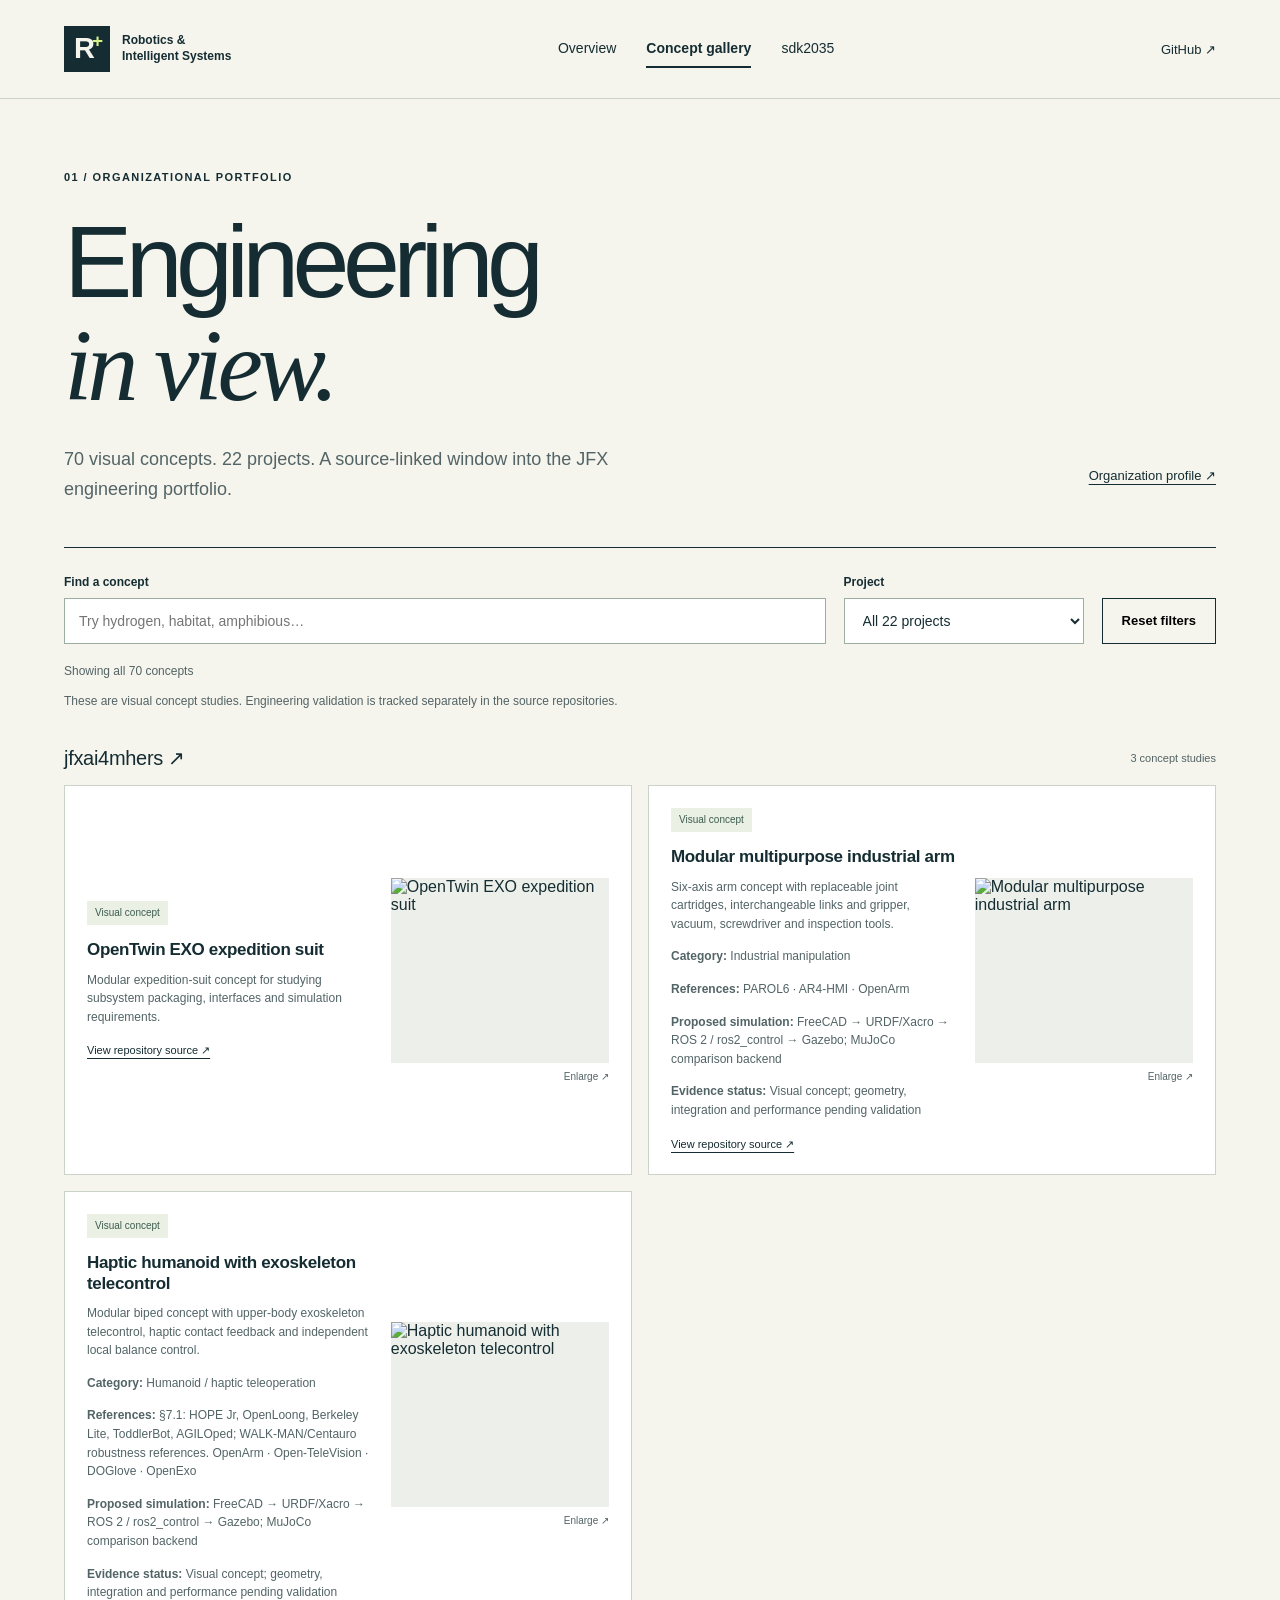
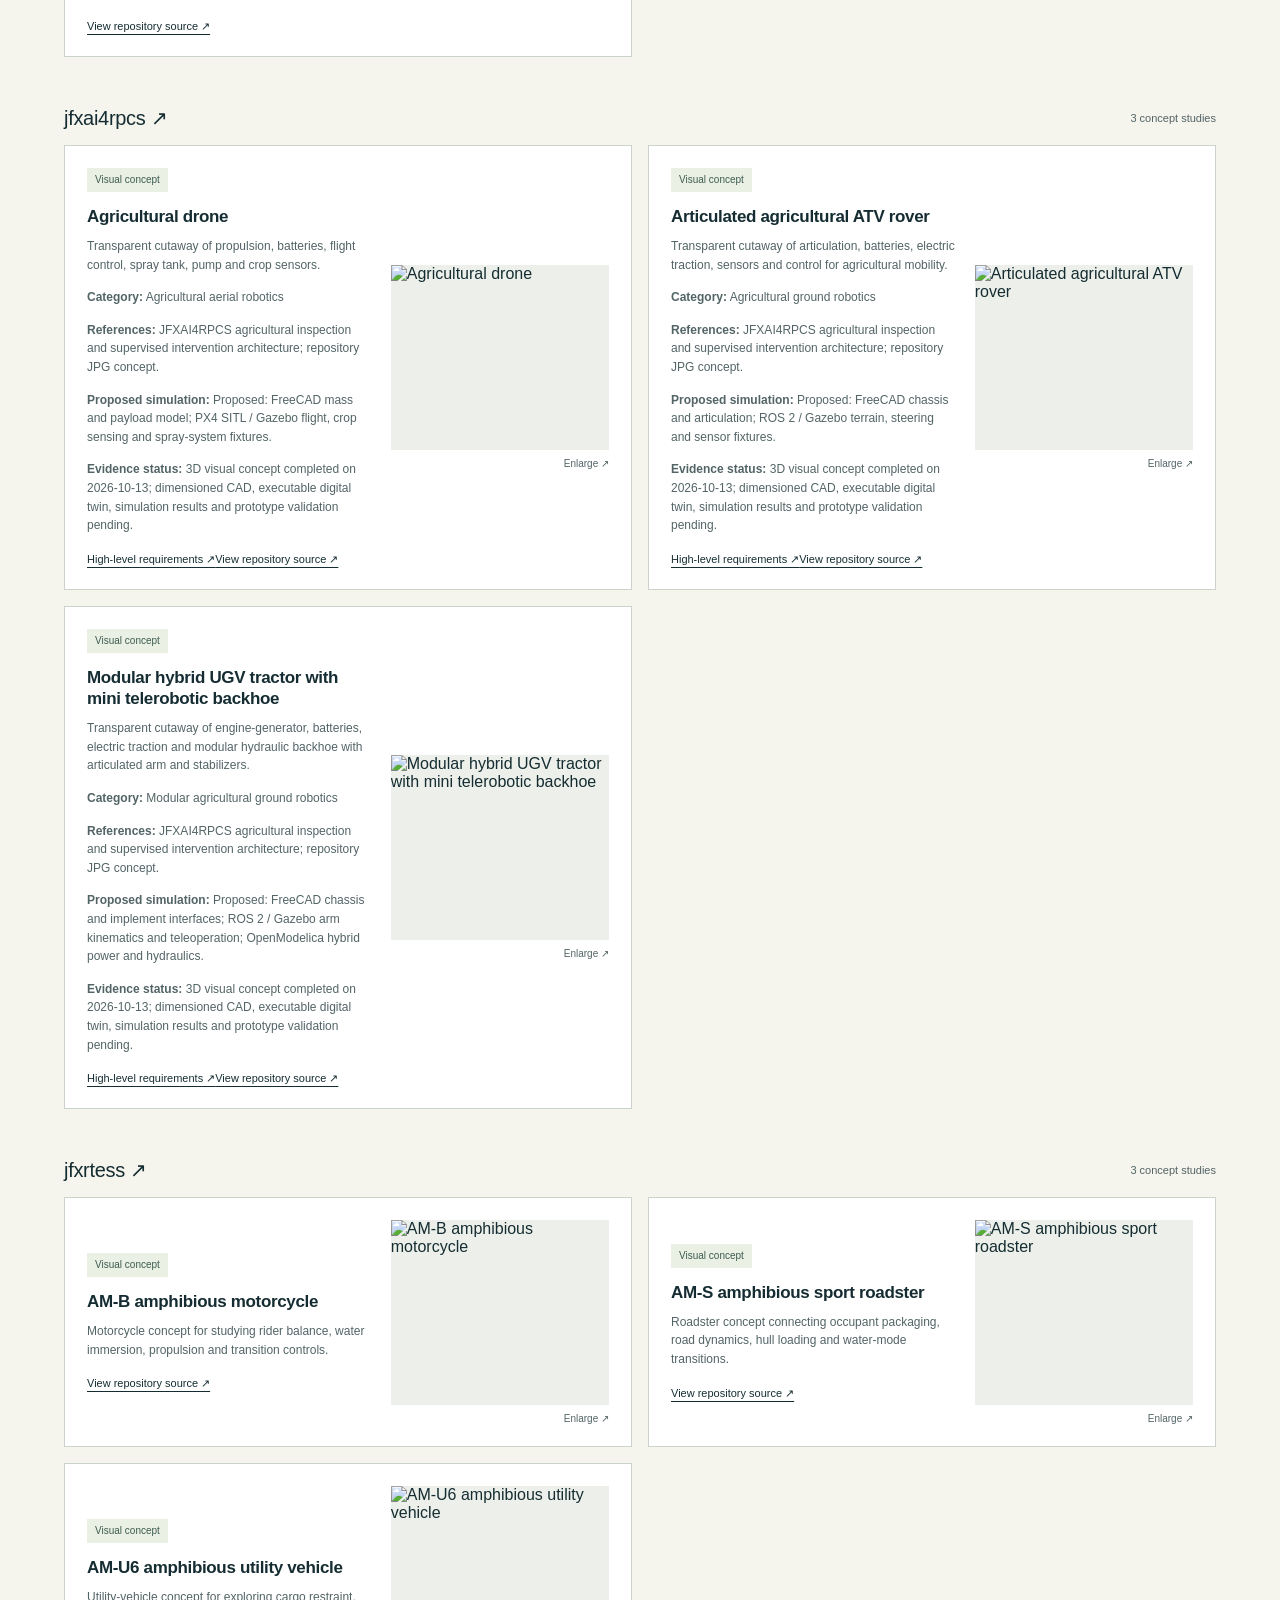
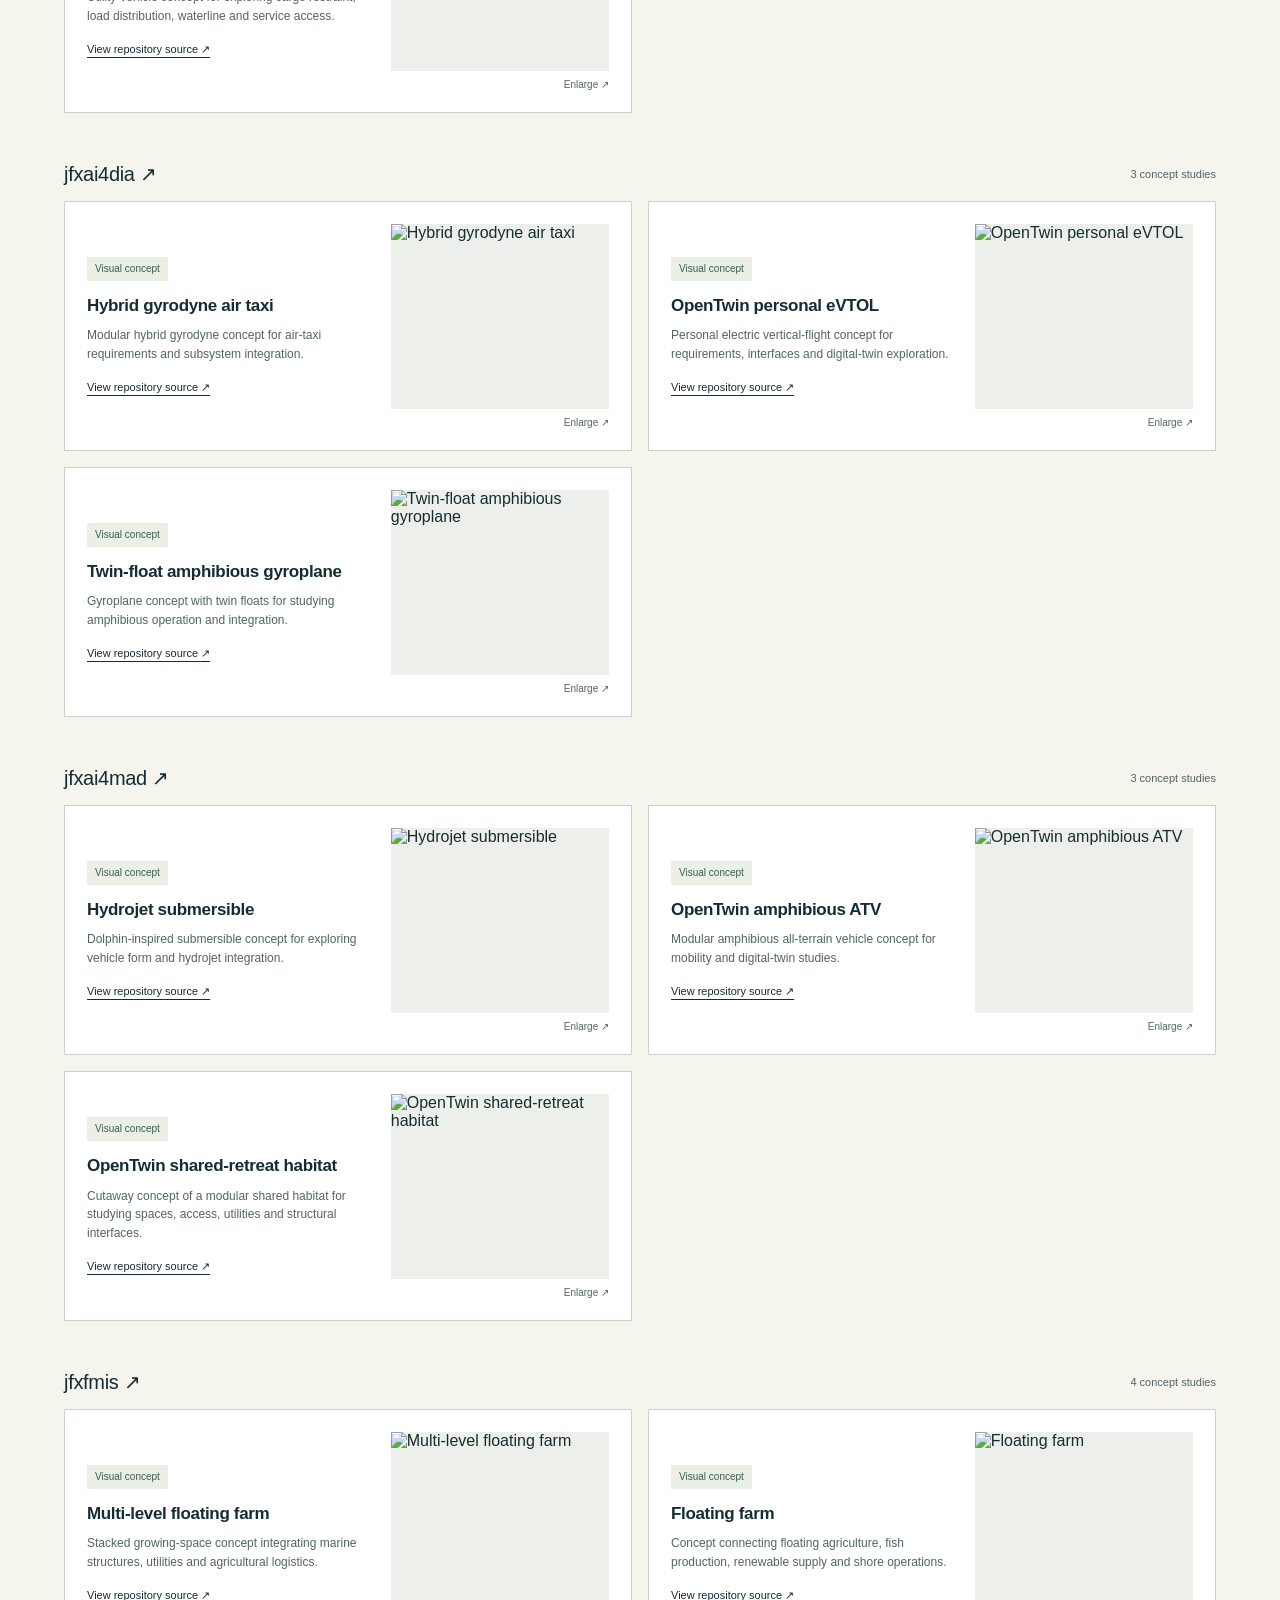
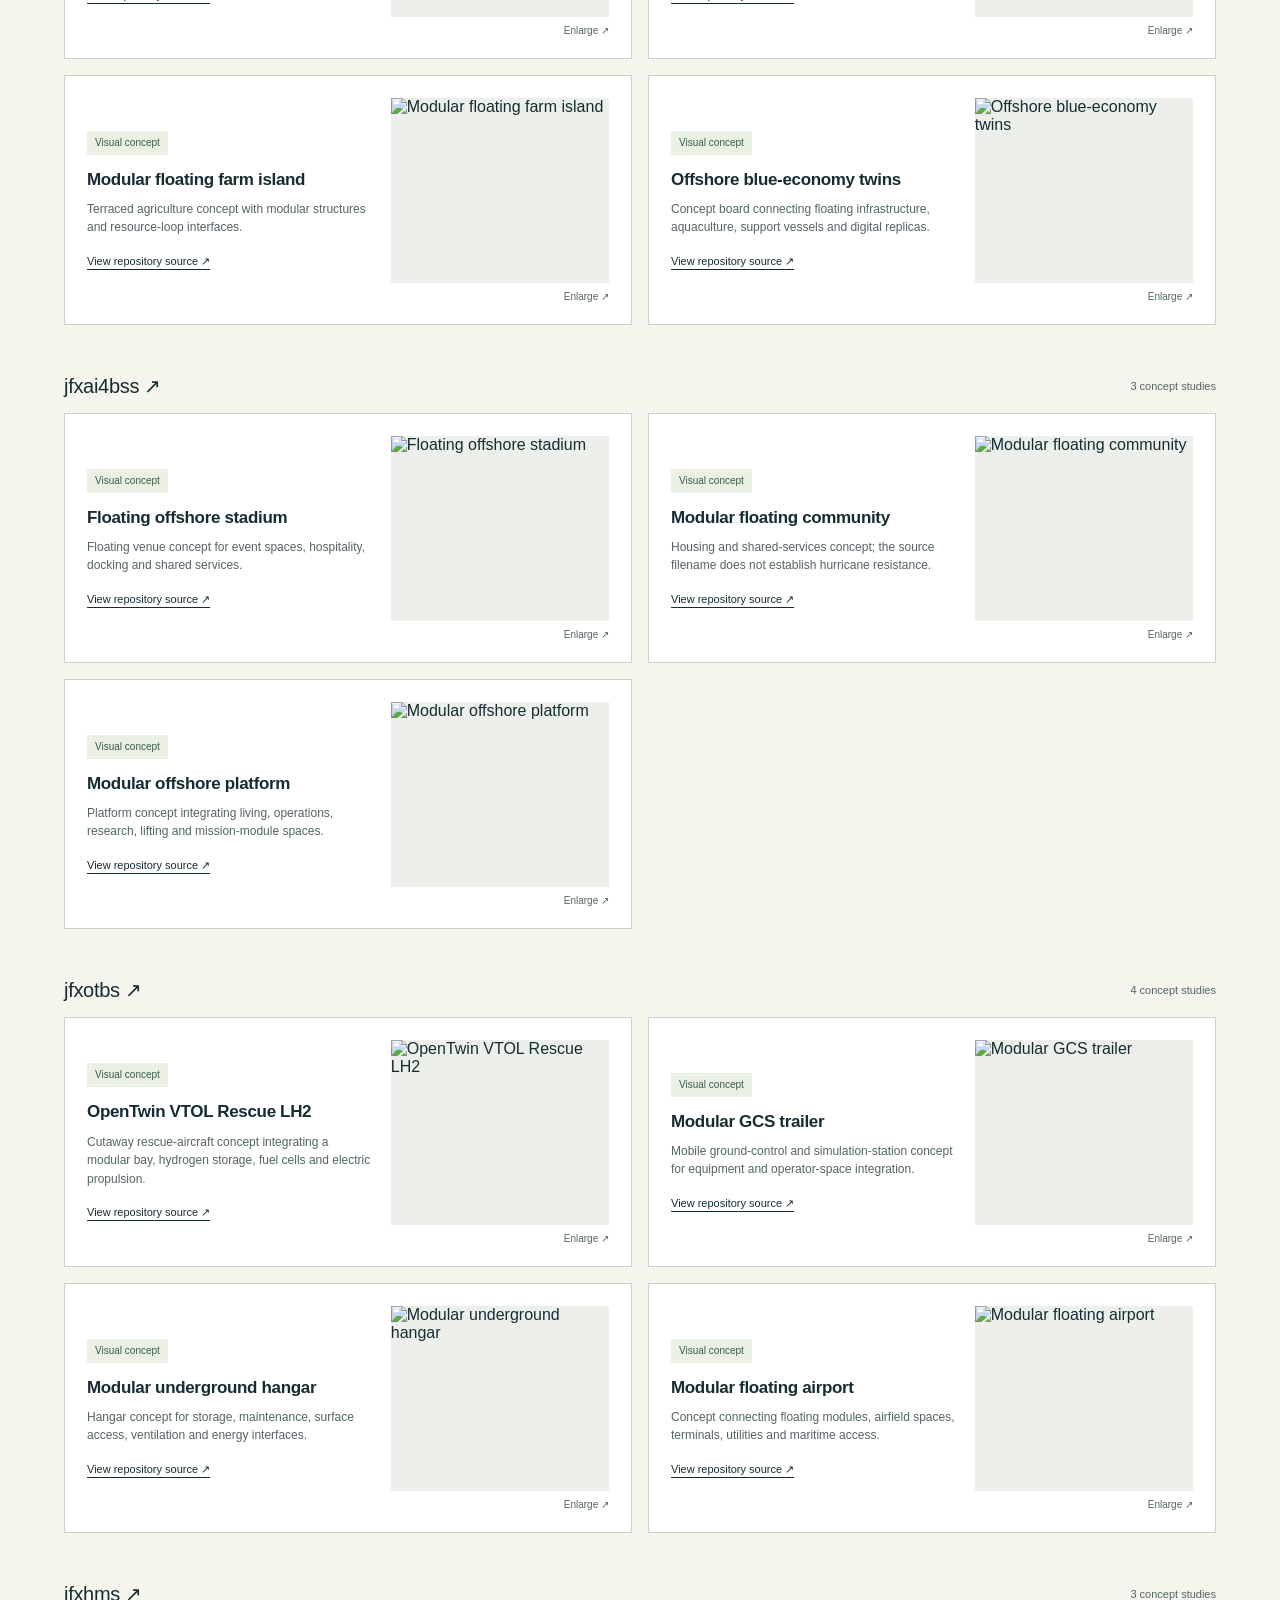
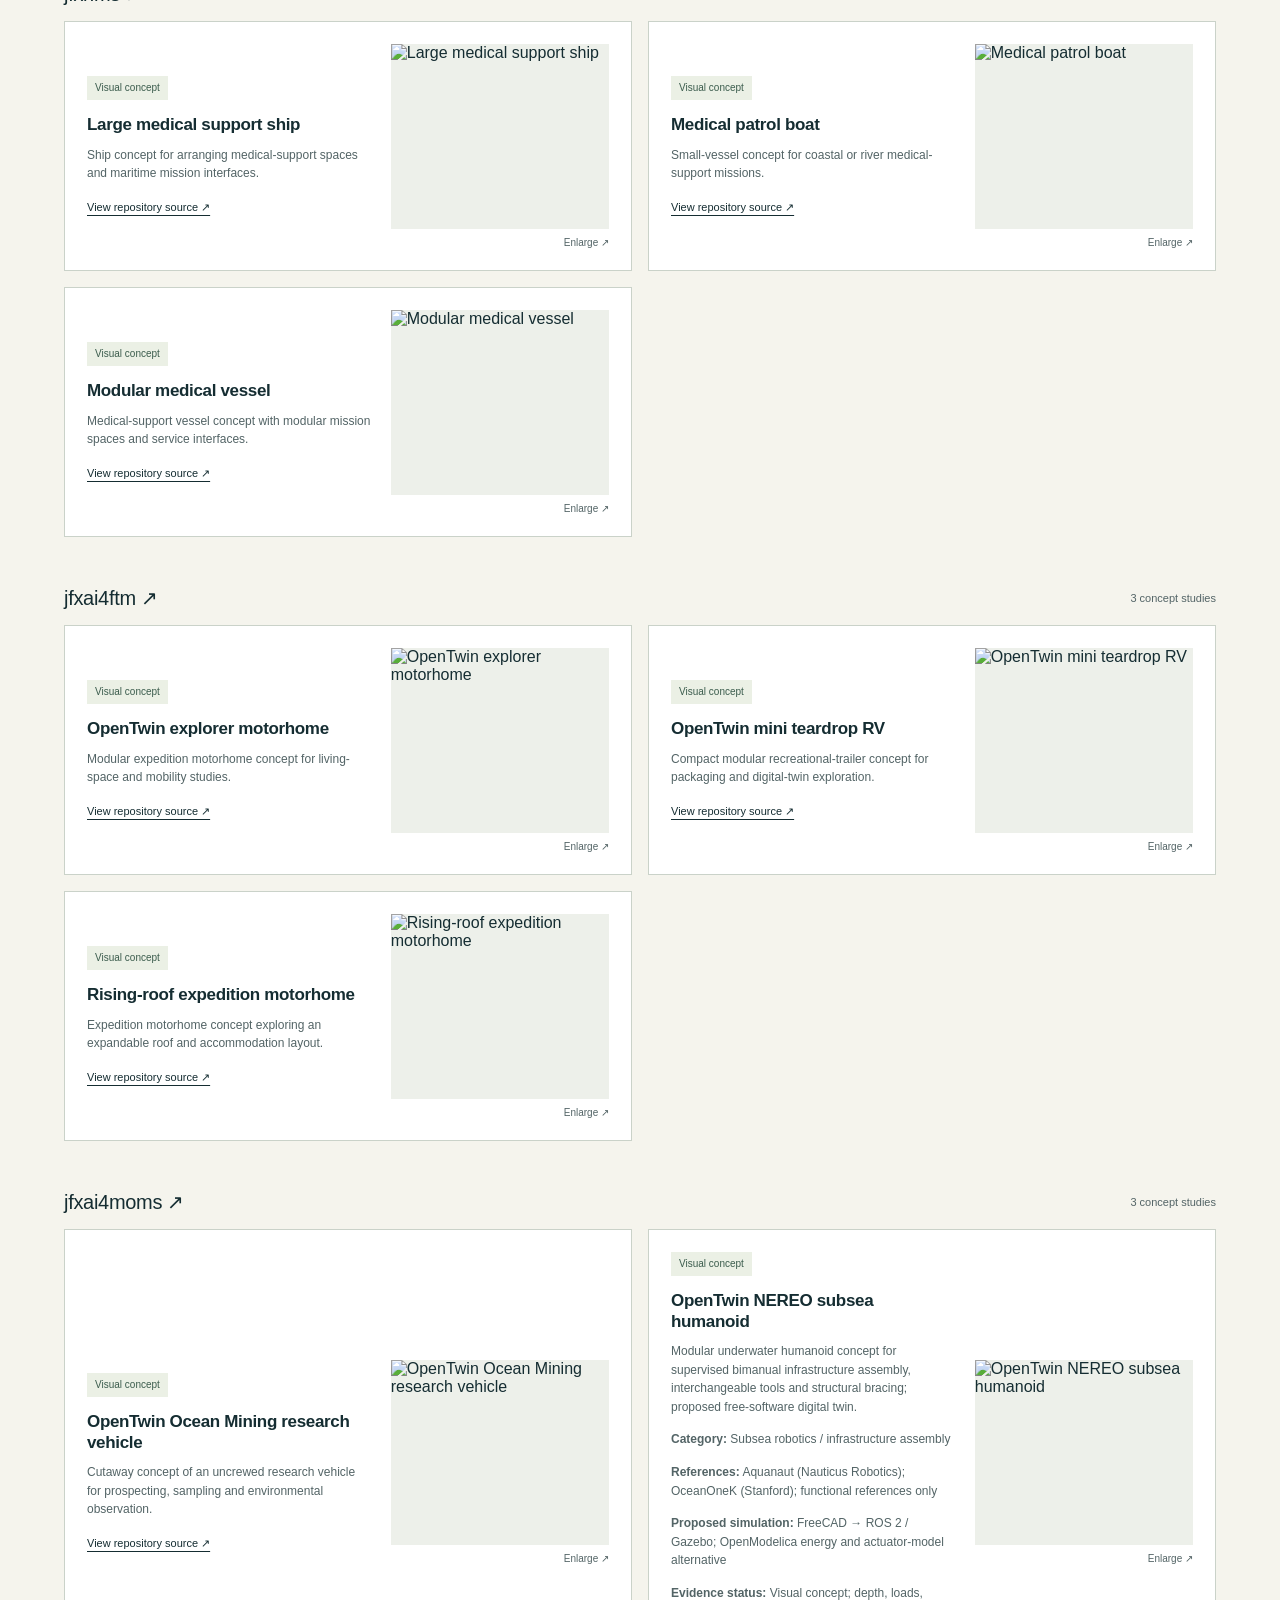
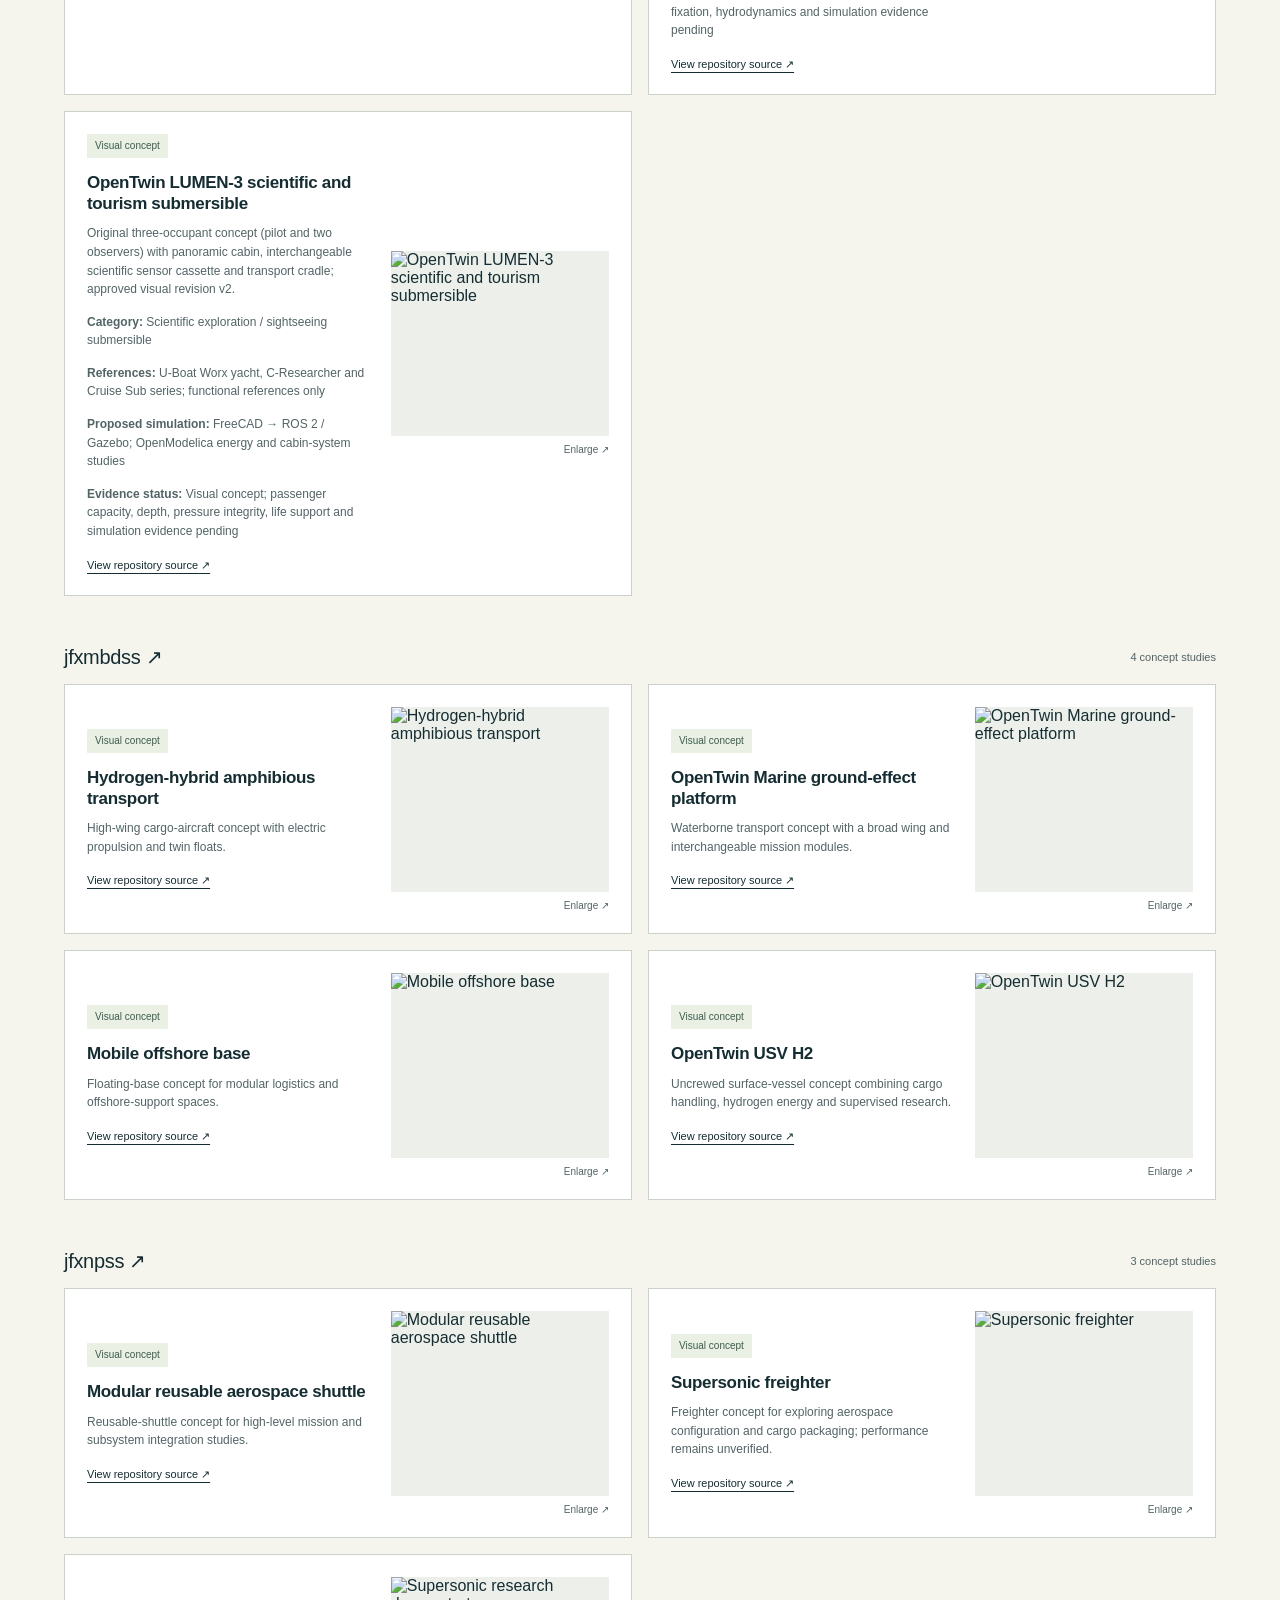
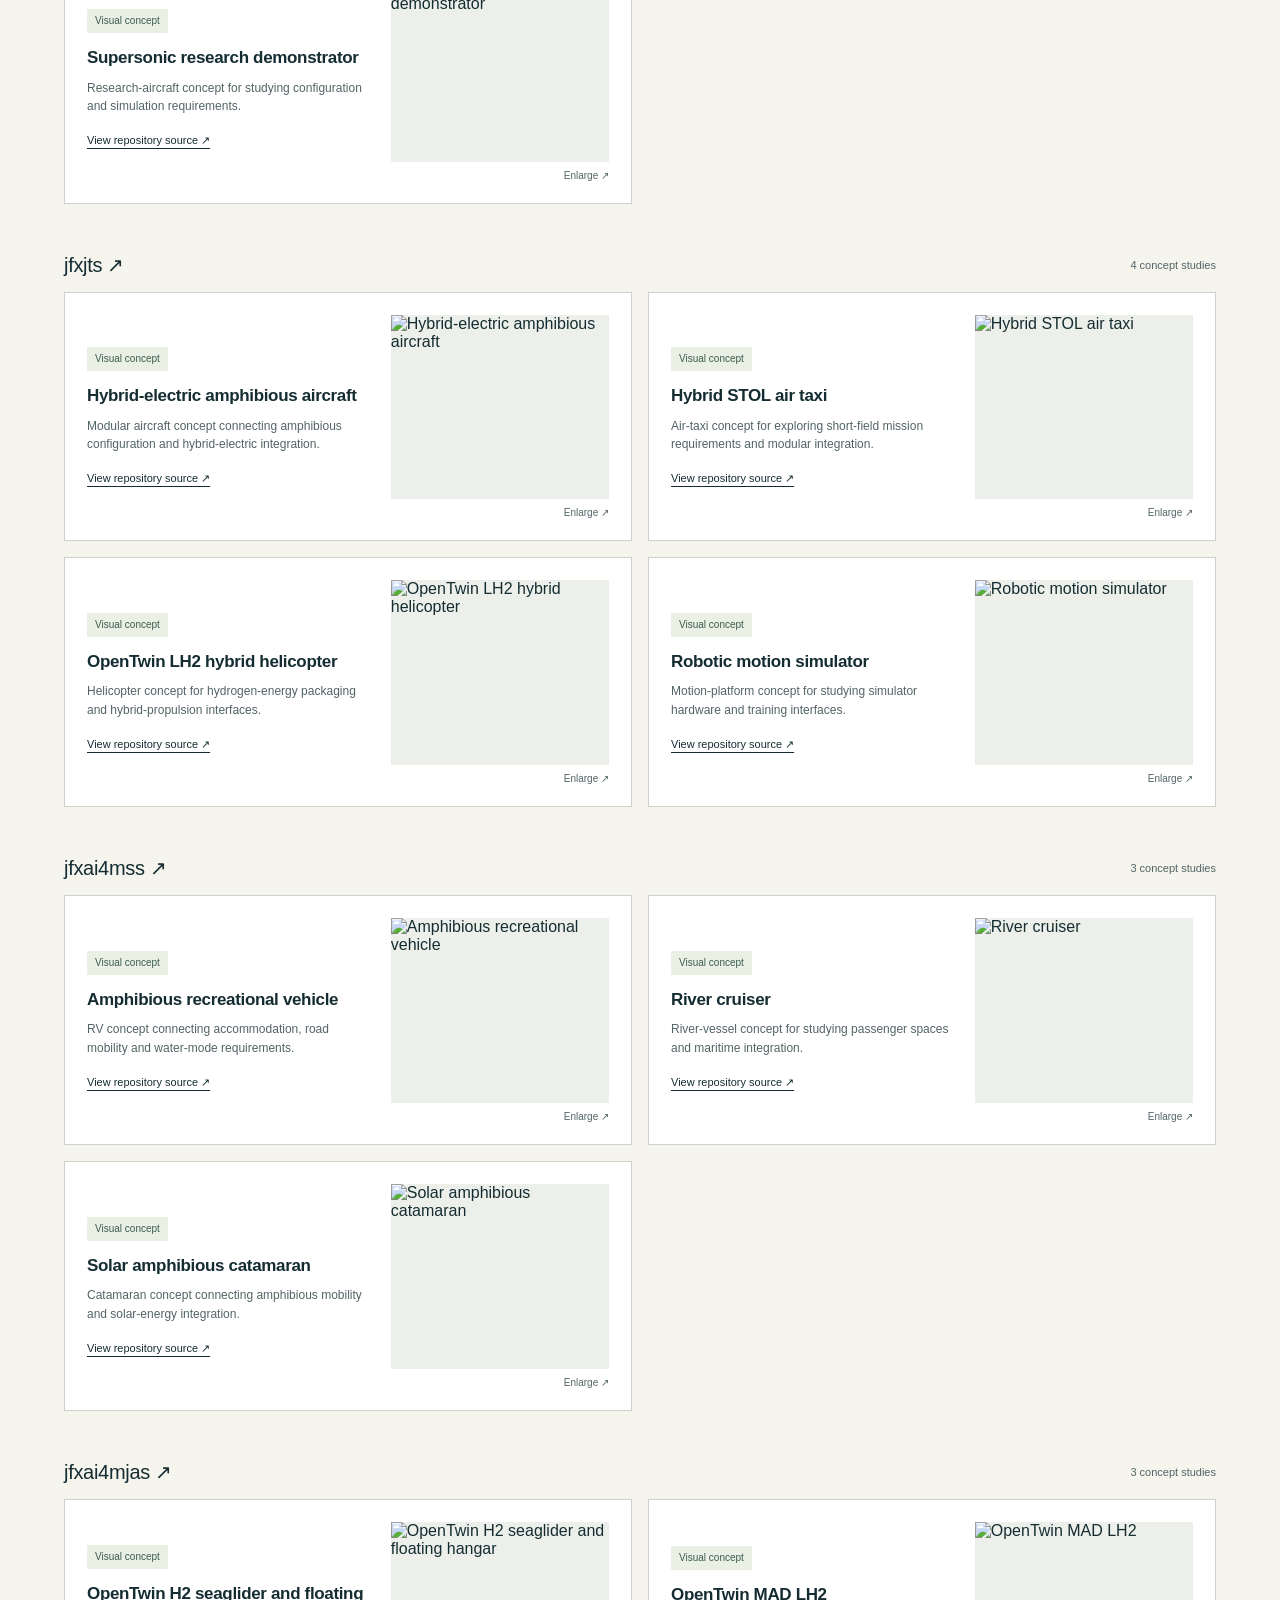
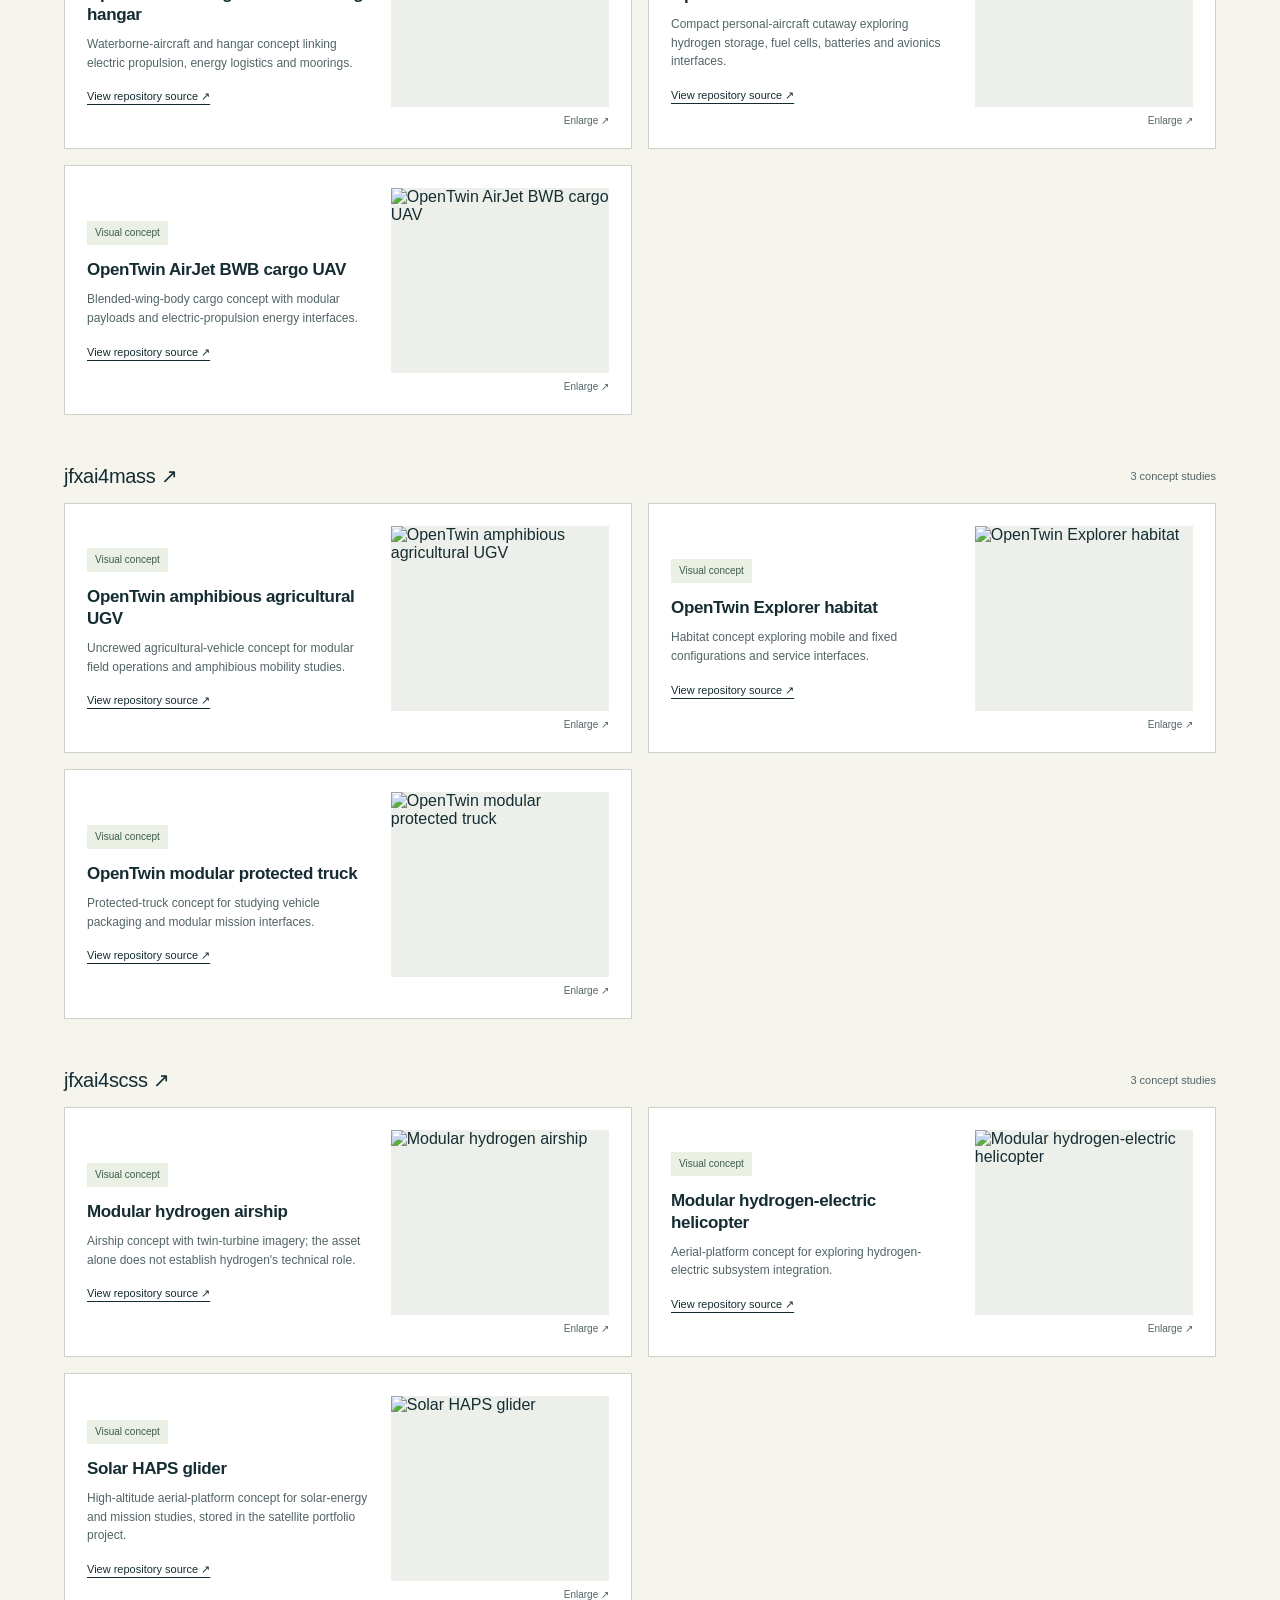
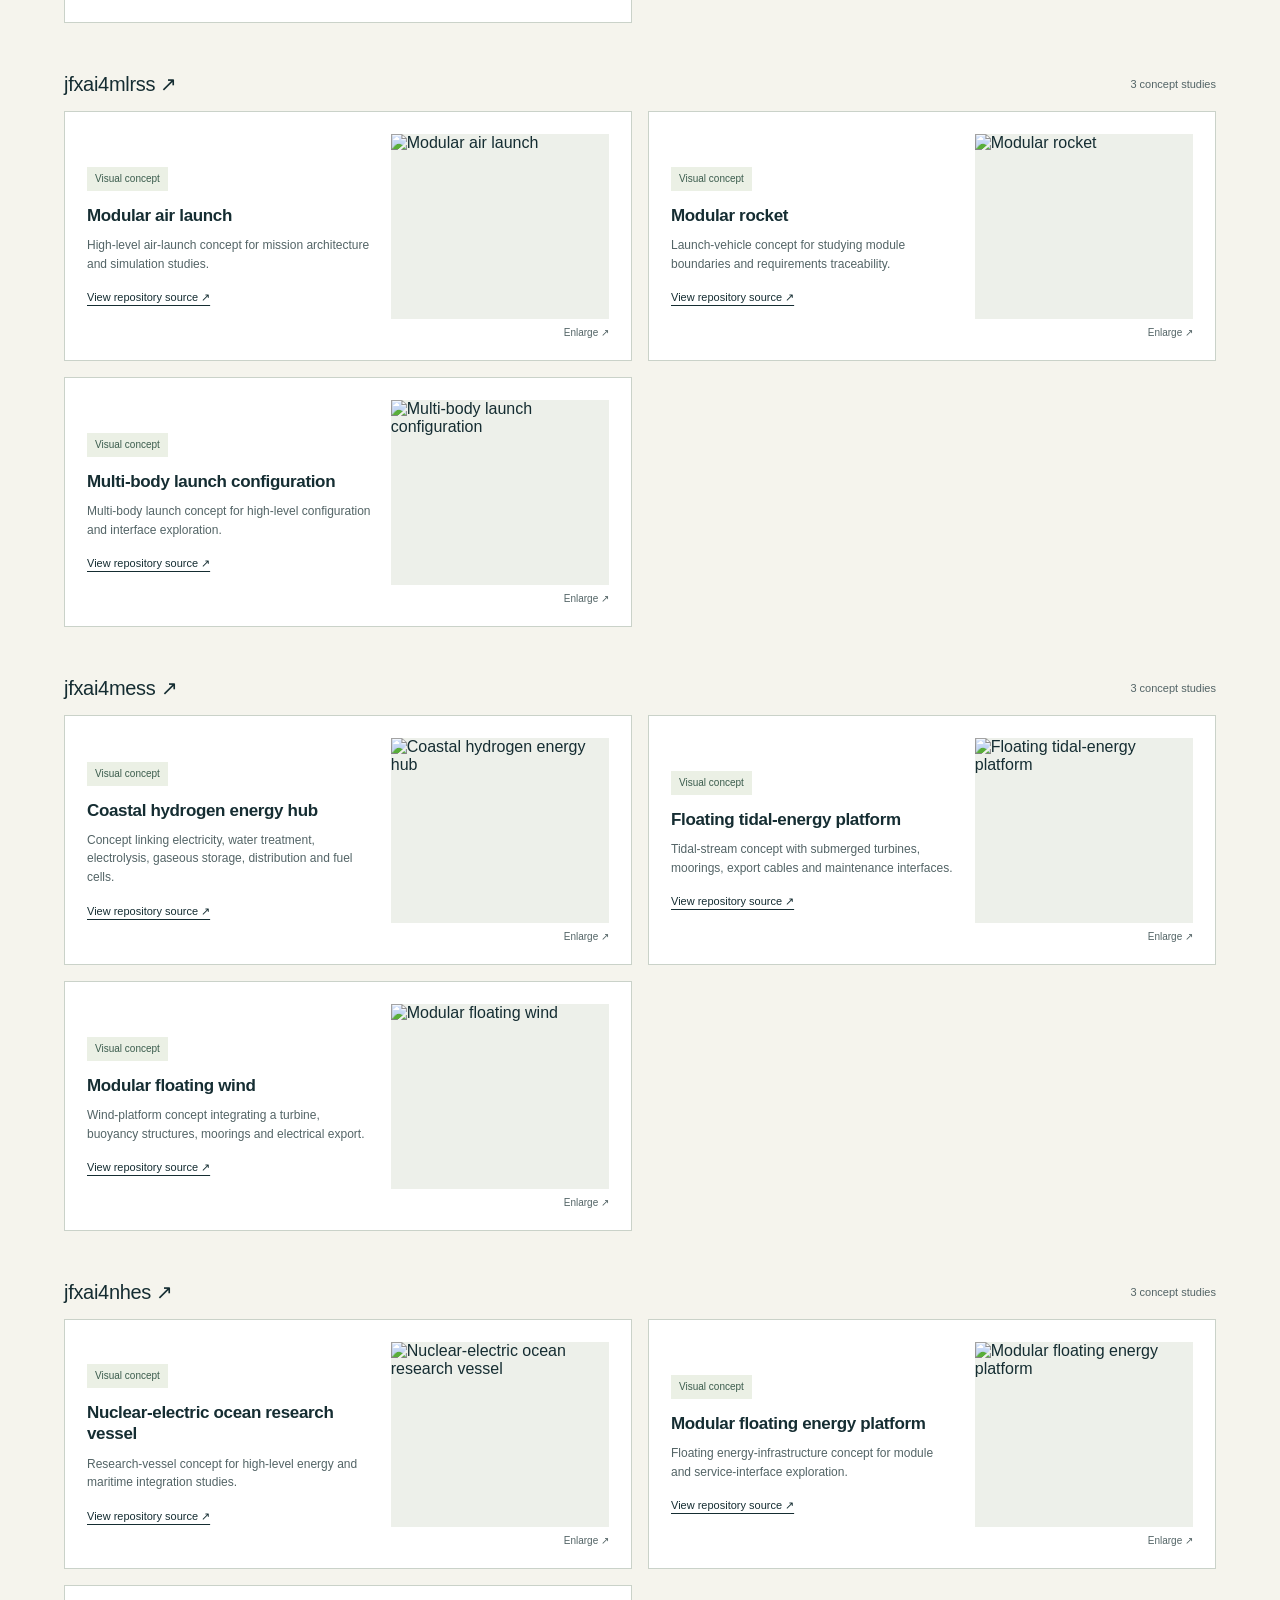
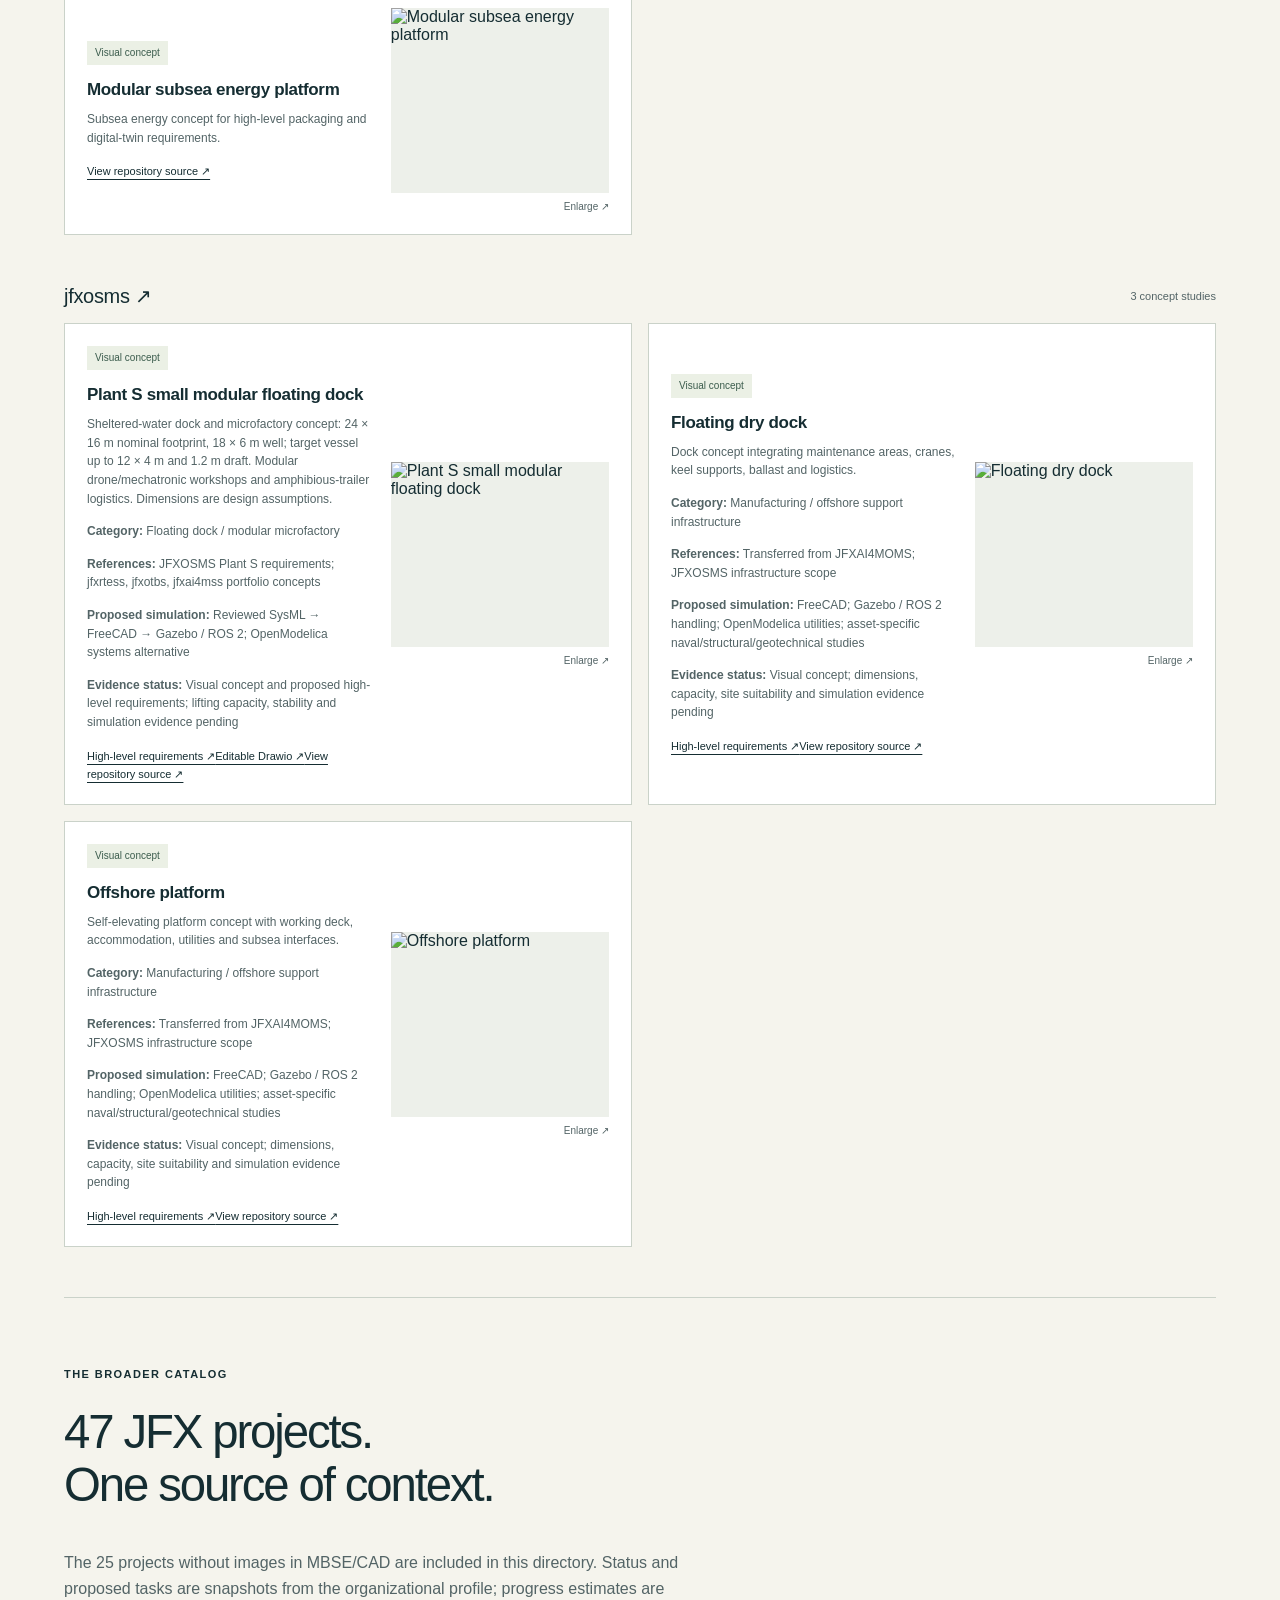
==== commit ff772379: "docs: actualiza galería con robótica agrícola JFXAI4RPCS Añade los JPG originales del rover articula" ====
--- a/docs/gallery/index.html
+++ b/docs/gallery/index.html
@@ -3,12 +3,12 @@
 <head>
 <meta charset="utf-8"><meta name="viewport" content="width=device-width, initial-scale=1">
 <title>Concept gallery · Robotics &amp; Intelligent Systems</title>
-<meta name="description" content="Browse 67 source-linked CAD concept images across 21 Robotics &amp; Intelligent Systems projects, with search and project filters.">
+<meta name="description" content="Browse 70 source-linked CAD concept images across 22 Robotics &amp; Intelligent Systems projects, with search and project filters.">
 <meta name="theme-color" content="#152d32">
 <link rel="canonical" href="https://robotics-intelligent-systems.github.io/portfolio/gallery/">
-<meta property="og:title" content="Concept gallery"><meta property="og:description" content="Browse 67 source-linked CAD concept images across 21 Robotics &amp; Intelligent Systems projects, with search and project filters.">
+<meta property="og:title" content="Concept gallery"><meta property="og:description" content="Browse 70 source-linked CAD concept images across 22 Robotics &amp; Intelligent Systems projects, with search and project filters.">
 <meta property="og:type" content="website"><meta property="og:url" content="https://robotics-intelligent-systems.github.io/portfolio/gallery/">
-<meta property="og:image" content="https://raw.githubusercontent.com/robotics-intelligent-systems/jfxfmis/main/MBSE/CAD/modular-floating-farm-island-digital-twin.jpg">
+<meta property="og:image" content="https://raw.githubusercontent.com/robotics-intelligent-systems/jfxai4mad/main/MBSE/CAD/opentwin-modular-habitat-shared-retreat-cutaway.jpg">
 <link rel="icon" href="../assets/mark.svg" type="image/svg+xml">
 <link rel="stylesheet" href="../assets/site.css">
 <script src="../assets/site.js" defer></script>
@@ -16,11 +16,11 @@
 <body>
 <a class="skip" href="#main">Skip to content</a>
 <header class="site-header"><a class="brand" href="../"><span class="brand-mark" aria-hidden="true">R<span>+</span></span><span>Robotics &amp;<br>Intelligent Systems</span></a><nav aria-label="Primary"><a class="" href="../">Overview</a><a class="active" href="../gallery/">Concept gallery</a><a class="" href="../sdk2035/">sdk2035</a></nav><a class="github-link" href="https://github.com/robotics-intelligent-systems">GitHub ↗</a></header>
-<main id="main"><section class="page-intro"><p class="eyebrow">01 / ORGANIZATIONAL PORTFOLIO</p><h1>Engineering<br><em>in view.</em></h1><div class="intro-line"><p class="lead">67 visual concepts. 21 projects. A source-linked window into the JFX engineering portfolio.</p><a class="text-link" href="https://github.com/robotics-intelligent-systems/.github">Organization profile ↗</a></div></section>
-<div class="gallery-tools"><form role="search" id="gallery-search"><div class="search-field"><label for="search">Find a concept</label><input type="search" id="search" placeholder="Try hydrogen, habitat, amphibious…" autocomplete="off"></div><div class="project-field"><label for="project">Project</label><select id="project"><option value="all">All 21 projects</option><option value="jfxai4mhers">jfxai4mhers</option><option value="jfxrtess">jfxrtess</option><option value="jfxai4dia">jfxai4dia</option><option value="jfxai4mad">jfxai4mad</option><option value="jfxfmis">jfxfmis</option><option value="jfxai4bss">jfxai4bss</option><option value="jfxotbs">jfxotbs</option><option value="jfxhms">jfxhms</option><option value="jfxai4ftm">jfxai4ftm</option><option value="jfxai4moms">jfxai4moms</option><option value="jfxmbdss">jfxmbdss</option><option value="jfxnpss">jfxnpss</option><option value="jfxjts">jfxjts</option><option value="jfxai4mss">jfxai4mss</option><option value="jfxai4mjas">jfxai4mjas</option><option value="jfxai4mass">jfxai4mass</option><option value="jfxai4scss">jfxai4scss</option><option value="jfxai4mlrss">jfxai4mlrss</option><option value="jfxai4mess">jfxai4mess</option><option value="jfxai4nhes">jfxai4nhes</option><option value="jfxosms">jfxosms</option></select></div><button class="button" type="reset">Reset filters</button></form><p id="result-count" role="status" aria-live="polite">Showing all 67 concepts</p><noscript><p>All concepts are visible below. Search and enlarged previews require JavaScript; repository links work without it.</p></noscript></div>
+<main id="main"><section class="page-intro"><p class="eyebrow">01 / ORGANIZATIONAL PORTFOLIO</p><h1>Engineering<br><em>in view.</em></h1><div class="intro-line"><p class="lead">70 visual concepts. 22 projects. A source-linked window into the JFX engineering portfolio.</p><a class="text-link" href="https://github.com/robotics-intelligent-systems/.github">Organization profile ↗</a></div></section>
+<div class="gallery-tools"><form role="search" id="gallery-search"><div class="search-field"><label for="search">Find a concept</label><input type="search" id="search" placeholder="Try hydrogen, habitat, amphibious…" autocomplete="off"></div><div class="project-field"><label for="project">Project</label><select id="project"><option value="all">All 22 projects</option><option value="jfxai4mhers">jfxai4mhers</option><option value="jfxai4rpcs">jfxai4rpcs</option><option value="jfxrtess">jfxrtess</option><option value="jfxai4dia">jfxai4dia</option><option value="jfxai4mad">jfxai4mad</option><option value="jfxfmis">jfxfmis</option><option value="jfxai4bss">jfxai4bss</option><option value="jfxotbs">jfxotbs</option><option value="jfxhms">jfxhms</option><option value="jfxai4ftm">jfxai4ftm</option><option value="jfxai4moms">jfxai4moms</option><option value="jfxmbdss">jfxmbdss</option><option value="jfxnpss">jfxnpss</option><option value="jfxjts">jfxjts</option><option value="jfxai4mss">jfxai4mss</option><option value="jfxai4mjas">jfxai4mjas</option><option value="jfxai4mass">jfxai4mass</option><option value="jfxai4scss">jfxai4scss</option><option value="jfxai4mlrss">jfxai4mlrss</option><option value="jfxai4mess">jfxai4mess</option><option value="jfxai4nhes">jfxai4nhes</option><option value="jfxosms">jfxosms</option></select></div><button class="button" type="reset">Reset filters</button></form><p id="result-count" role="status" aria-live="polite">Showing all 70 concepts</p><noscript><p>All concepts are visible below. Search and enlarged previews require JavaScript; repository links work without it.</p></noscript></div>
 <p class="gallery-note">These are visual concept studies. Engineering validation is tracked separately in the source repositories.</p>
-<div id="concepts"><section class="concept-group" data-group="jfxai4mhers"><div class="group-heading"><h2><a class="" href="https://github.com/robotics-intelligent-systems/jfxai4mhers">jfxai4mhers ↗</a></h2><span>3 concept studies</span></div><div class="concept-grid"><article class="concept" data-project="jfxai4mhers" data-search="jfxai4mhers opentwin exo expedition suit modular expedition-suit concept for studying subsystem packaging, interfaces and simulation requirements."><div class="concept-copy"><span class="status">Visual concept</span><h3>OpenTwin EXO expedition suit</h3><p>Modular expedition-suit concept for studying subsystem packaging, interfaces and simulation requirements.</p><a class="source-link" href="https://github.com/robotics-intelligent-systems/jfxai4mhers/blob/main/MBSE/CAD/h2fly-opentwin-exo-modular-expedition-suit-concept-v3.jpg">View repository source ↗</a></div><figure><a class="zoom" href="https://github.com/robotics-intelligent-systems/jfxai4mhers/blob/main/MBSE/CAD/h2fly-opentwin-exo-modular-expedition-suit-concept-v3.jpg" data-image="https://raw.githubusercontent.com/robotics-intelligent-systems/jfxai4mhers/main/MBSE/CAD/h2fly-opentwin-exo-modular-expedition-suit-concept-v3.jpg" data-title="OpenTwin EXO expedition suit" aria-label="Preview OpenTwin EXO expedition suit"><img src="https://raw.githubusercontent.com/robotics-intelligent-systems/jfxai4mhers/main/MBSE/CAD/h2fly-opentwin-exo-modular-expedition-suit-concept-v3.jpg" alt="OpenTwin EXO expedition suit" loading="lazy" decoding="async"><span>Enlarge ↗</span></a></figure></article><article class="concept" data-project="jfxai4mhers" data-search="jfxai4mhers modular multipurpose industrial arm six-axis arm concept with replaceable joint cartridges, interchangeable links and gripper, vacuum, screwdriver and inspection tools."><div class="concept-copy"><span class="status">Visual concept</span><h3>Modular multipurpose industrial arm</h3><p>Six-axis arm concept with replaceable joint cartridges, interchangeable links and gripper, vacuum, screwdriver and inspection tools.</p><p><strong>Category:</strong> Industrial manipulation</p><p><strong>References:</strong> PAROL6 · AR4-HMI · OpenArm</p><p><strong>Proposed simulation:</strong> FreeCAD → URDF/Xacro → ROS 2 / ros2_control → Gazebo; MuJoCo comparison backend</p><p><strong>Evidence status:</strong> Visual concept; geometry, integration and performance pending validation</p><a class="source-link" href="https://github.com/robotics-intelligent-systems/jfxai4mhers/blob/main/MBSE/CAD/jfxai4mhers-modular-industrial-arm-digital-twin-concept-v1.jpg">View repository source ↗</a></div><figure><a class="zoom" href="https://github.com/robotics-intelligent-systems/jfxai4mhers/blob/main/MBSE/CAD/jfxai4mhers-modular-industrial-arm-digital-twin-concept-v1.jpg" data-image="https://raw.githubusercontent.com/robotics-intelligent-systems/jfxai4mhers/main/MBSE/CAD/jfxai4mhers-modular-industrial-arm-digital-twin-concept-v1.jpg" data-title="Modular multipurpose industrial arm" aria-label="Preview Modular multipurpose industrial arm"><img src="https://raw.githubusercontent.com/robotics-intelligent-systems/jfxai4mhers/main/MBSE/CAD/jfxai4mhers-modular-industrial-arm-digital-twin-concept-v1.jpg" alt="Modular multipurpose industrial arm" loading="lazy" decoding="async"><span>Enlarge ↗</span></a></figure></article><article class="concept" data-project="jfxai4mhers" data-search="jfxai4mhers haptic humanoid with exoskeleton telecontrol modular biped concept with upper-body exoskeleton telecontrol, haptic contact feedback and independent local balance control."><div class="concept-copy"><span class="status">Visual concept</span><h3>Haptic humanoid with exoskeleton telecontrol</h3><p>Modular biped concept with upper-body exoskeleton telecontrol, haptic contact feedback and independent local balance control.</p><p><strong>Category:</strong> Humanoid / haptic teleoperation</p><p><strong>References:</strong> §7.1: HOPE Jr, OpenLoong, Berkeley Lite, ToddlerBot, AGILOped; WALK-MAN/Centauro robustness references. OpenArm · Open-TeleVision · DOGlove · OpenExo</p><p><strong>Proposed simulation:</strong> FreeCAD → URDF/Xacro → ROS 2 / ros2_control → Gazebo; MuJoCo comparison backend</p><p><strong>Evidence status:</strong> Visual concept; geometry, integration and performance pending validation</p><a class="source-link" href="https://github.com/robotics-intelligent-systems/jfxai4mhers/blob/main/MBSE/CAD/jfxai4mhers-haptic-humanoid-exoskeleton-digital-twin-concept-v1.jpg">View repository source ↗</a></div><figure><a class="zoom" href="https://github.com/robotics-intelligent-systems/jfxai4mhers/blob/main/MBSE/CAD/jfxai4mhers-haptic-humanoid-exoskeleton-digital-twin-concept-v1.jpg" data-image="https://raw.githubusercontent.com/robotics-intelligent-systems/jfxai4mhers/main/MBSE/CAD/jfxai4mhers-haptic-humanoid-exoskeleton-digital-twin-concept-v1.jpg" data-title="Haptic humanoid with exoskeleton telecontrol" aria-label="Preview Haptic humanoid with exoskeleton telecontrol"><img src="https://raw.githubusercontent.com/robotics-intelligent-systems/jfxai4mhers/main/MBSE/CAD/jfxai4mhers-haptic-humanoid-exoskeleton-digital-twin-concept-v1.jpg" alt="Haptic humanoid with exoskeleton telecontrol" loading="lazy" decoding="async"><span>Enlarge ↗</span></a></figure></article></div></section><section class="concept-group" data-group="jfxrtess"><div class="group-heading"><h2><a class="" href="https://github.com/robotics-intelligent-systems/jfxrtess">jfxrtess ↗</a></h2><span>3 concept studies</span></div><div class="concept-grid"><article class="concept" data-project="jfxrtess" data-search="jfxrtess am-b amphibious motorcycle motorcycle concept for studying rider balance, water immersion, propulsion and transition controls."><div class="concept-copy"><span class="status">Visual concept</span><h3>AM-B amphibious motorcycle</h3><p>Motorcycle concept for studying rider balance, water immersion, propulsion and transition controls.</p><a class="source-link" href="https://github.com/robotics-intelligent-systems/jfxrtess/blob/main/MBSE/CAD/amphibious-motorcycle-concept.jpg">View repository source ↗</a></div><figure><a class="zoom" href="https://github.com/robotics-intelligent-systems/jfxrtess/blob/main/MBSE/CAD/amphibious-motorcycle-concept.jpg" data-image="https://raw.githubusercontent.com/robotics-intelligent-systems/jfxrtess/main/MBSE/CAD/amphibious-motorcycle-concept.jpg" data-title="AM-B amphibious motorcycle" aria-label="Preview AM-B amphibious motorcycle"><img src="https://raw.githubusercontent.com/robotics-intelligent-systems/jfxrtess/main/MBSE/CAD/amphibious-motorcycle-concept.jpg" alt="AM-B amphibious motorcycle" loading="lazy" decoding="async"><span>Enlarge ↗</span></a></figure></article><article class="concept" data-project="jfxrtess" data-search="jfxrtess am-s amphibious sport roadster roadster concept connecting occupant packaging, road dynamics, hull loading and water-mode transitions."><div class="concept-copy"><span class="status">Visual concept</span><h3>AM-S amphibious sport roadster</h3><p>Roadster concept connecting occupant packaging, road dynamics, hull loading and water-mode transitions.</p><a class="source-link" href="https://github.com/robotics-intelligent-systems/jfxrtess/blob/main/MBSE/CAD/amphibious-sport-roadster.jpg">View repository source ↗</a></div><figure><a class="zoom" href="https://github.com/robotics-intelligent-systems/jfxrtess/blob/main/MBSE/CAD/amphibious-sport-roadster.jpg" data-image="https://raw.githubusercontent.com/robotics-intelligent-systems/jfxrtess/main/MBSE/CAD/amphibious-sport-roadster.jpg" data-title="AM-S amphibious sport roadster" aria-label="Preview AM-S amphibious sport roadster"><img src="https://raw.githubusercontent.com/robotics-intelligent-systems/jfxrtess/main/MBSE/CAD/amphibious-sport-roadster.jpg" alt="AM-S amphibious sport roadster" loading="lazy" decoding="async"><span>Enlarge ↗</span></a></figure></article><article class="concept" data-project="jfxrtess" data-search="jfxrtess am-u6 amphibious utility vehicle utility-vehicle concept for exploring cargo restraint, load distribution, waterline and service access."><div class="concept-copy"><span class="status">Visual concept</span><h3>AM-U6 amphibious utility vehicle</h3><p>Utility-vehicle concept for exploring cargo restraint, load distribution, waterline and service access.</p><a class="source-link" href="https://github.com/robotics-intelligent-systems/jfxrtess/blob/main/MBSE/CAD/deeper-vehicle-immersion-in%20water-mode.jpg">View repository source ↗</a></div><figure><a class="zoom" href="https://github.com/robotics-intelligent-systems/jfxrtess/blob/main/MBSE/CAD/deeper-vehicle-immersion-in%20water-mode.jpg" data-image="https://raw.githubusercontent.com/robotics-intelligent-systems/jfxrtess/main/MBSE/CAD/deeper-vehicle-immersion-in%20water-mode.jpg" data-title="AM-U6 amphibious utility vehicle" aria-label="Preview AM-U6 amphibious utility vehicle"><img src="https://raw.githubusercontent.com/robotics-intelligent-systems/jfxrtess/main/MBSE/CAD/deeper-vehicle-immersion-in%20water-mode.jpg" alt="AM-U6 amphibious utility vehicle" loading="lazy" decoding="async"><span>Enlarge ↗</span></a></figure></article></div></section><section class="concept-group" data-group="jfxai4dia"><div class="group-heading"><h2><a class="" href="https://github.com/robotics-intelligent-systems/jfxai4dia">jfxai4dia ↗</a></h2><span>3 concept studies</span></div><div class="concept-grid"><article class="concept" data-project="jfxai4dia" data-search="jfxai4dia hybrid gyrodyne air taxi modular hybrid gyrodyne concept for air-taxi requirements and subsystem integration."><div class="concept-copy"><span class="status">Visual concept</span><h3>Hybrid gyrodyne air taxi</h3><p>Modular hybrid gyrodyne concept for air-taxi requirements and subsystem integration.</p><a class="source-link" href="https://github.com/robotics-intelligent-systems/jfxai4dia/blob/main/MBSE/CAD/modular-hybrid-gyrodyne-air-taxi.jpg">View repository source ↗</a></div><figure><a class="zoom" href="https://github.com/robotics-intelligent-systems/jfxai4dia/blob/main/MBSE/CAD/modular-hybrid-gyrodyne-air-taxi.jpg" data-image="https://raw.githubusercontent.com/robotics-intelligent-systems/jfxai4dia/main/MBSE/CAD/modular-hybrid-gyrodyne-air-taxi.jpg" data-title="Hybrid gyrodyne air taxi" aria-label="Preview Hybrid gyrodyne air taxi"><img src="https://raw.githubusercontent.com/robotics-intelligent-systems/jfxai4dia/main/MBSE/CAD/modular-hybrid-gyrodyne-air-taxi.jpg" alt="Hybrid gyrodyne air taxi" loading="lazy" decoding="async"><span>Enlarge ↗</span></a></figure></article><article class="concept" data-project="jfxai4dia" data-search="jfxai4dia opentwin personal evtol personal electric vertical-flight concept for requirements, interfaces and digital-twin exploration."><div class="concept-copy"><span class="status">Visual concept</span><h3>OpenTwin personal eVTOL</h3><p>Personal electric vertical-flight concept for requirements, interfaces and digital-twin exploration.</p><a class="source-link" href="https://github.com/robotics-intelligent-systems/jfxai4dia/blob/main/MBSE/CAD/opentwin-personal-evtol-digital-twin-concept.jpg">View repository source ↗</a></div><figure><a class="zoom" href="https://github.com/robotics-intelligent-systems/jfxai4dia/blob/main/MBSE/CAD/opentwin-personal-evtol-digital-twin-concept.jpg" data-image="https://raw.githubusercontent.com/robotics-intelligent-systems/jfxai4dia/main/MBSE/CAD/opentwin-personal-evtol-digital-twin-concept.jpg" data-title="OpenTwin personal eVTOL" aria-label="Preview OpenTwin personal eVTOL"><img src="https://raw.githubusercontent.com/robotics-intelligent-systems/jfxai4dia/main/MBSE/CAD/opentwin-personal-evtol-digital-twin-concept.jpg" alt="OpenTwin personal eVTOL" loading="lazy" decoding="async"><span>Enlarge ↗</span></a></figure></article><article class="concept" data-project="jfxai4dia" data-search="jfxai4dia twin-float amphibious gyroplane gyroplane concept with twin floats for studying amphibious operation and integration."><div class="concept-copy"><span class="status">Visual concept</span><h3>Twin-float amphibious gyroplane</h3><p>Gyroplane concept with twin floats for studying amphibious operation and integration.</p><a class="source-link" href="https://github.com/robotics-intelligent-systems/jfxai4dia/blob/main/MBSE/CAD/twin-float-amphibious-gyroplane.jpg">View repository source ↗</a></div><figure><a class="zoom" href="https://github.com/robotics-intelligent-systems/jfxai4dia/blob/main/MBSE/CAD/twin-float-amphibious-gyroplane.jpg" data-image="https://raw.githubusercontent.com/robotics-intelligent-systems/jfxai4dia/main/MBSE/CAD/twin-float-amphibious-gyroplane.jpg" data-title="Twin-float amphibious gyroplane" aria-label="Preview Twin-float amphibious gyroplane"><img src="https://raw.githubusercontent.com/robotics-intelligent-systems/jfxai4dia/main/MBSE/CAD/twin-float-amphibious-gyroplane.jpg" alt="Twin-float amphibious gyroplane" loading="lazy" decoding="async"><span>Enlarge ↗</span></a></figure></article></div></section><section class="concept-group" data-group="jfxai4mad"><div class="group-heading"><h2><a class="" href="https://github.com/robotics-intelligent-systems/jfxai4mad">jfxai4mad ↗</a></h2><span>3 concept studies</span></div><div class="concept-grid"><article class="concept" data-project="jfxai4mad" data-search="jfxai4mad hydrojet submersible dolphin-inspired submersible concept for exploring vehicle form and hydrojet integration."><div class="concept-copy"><span class="status">Visual concept</span><h3>Hydrojet submersible</h3><p>Dolphin-inspired submersible concept for exploring vehicle form and hydrojet integration.</p><a class="source-link" href="https://github.com/robotics-intelligent-systems/jfxai4mad/blob/main/MBSE/CAD/dolphin-inspired-hydrojet-submersible-concept.jpg">View repository source ↗</a></div><figure><a class="zoom" href="https://github.com/robotics-intelligent-systems/jfxai4mad/blob/main/MBSE/CAD/dolphin-inspired-hydrojet-submersible-concept.jpg" data-image="https://raw.githubusercontent.com/robotics-intelligent-systems/jfxai4mad/main/MBSE/CAD/dolphin-inspired-hydrojet-submersible-concept.jpg" data-title="Hydrojet submersible" aria-label="Preview Hydrojet submersible"><img src="https://raw.githubusercontent.com/robotics-intelligent-systems/jfxai4mad/main/MBSE/CAD/dolphin-inspired-hydrojet-submersible-concept.jpg" alt="Hydrojet submersible" loading="lazy" decoding="async"><span>Enlarge ↗</span></a></figure></article><article class="concept" data-project="jfxai4mad" data-search="jfxai4mad opentwin amphibious atv modular amphibious all-terrain vehicle concept for mobility and digital-twin studies."><div class="concept-copy"><span class="status">Visual concept</span><h3>OpenTwin amphibious ATV</h3><p>Modular amphibious all-terrain vehicle concept for mobility and digital-twin studies.</p><a class="source-link" href="https://github.com/robotics-intelligent-systems/jfxai4mad/blob/main/MBSE/CAD/opentwin-modular-amphibious-atv-digital-twin-concept.jpg">View repository source ↗</a></div><figure><a class="zoom" href="https://github.com/robotics-intelligent-systems/jfxai4mad/blob/main/MBSE/CAD/opentwin-modular-amphibious-atv-digital-twin-concept.jpg" data-image="https://raw.githubusercontent.com/robotics-intelligent-systems/jfxai4mad/main/MBSE/CAD/opentwin-modular-amphibious-atv-digital-twin-concept.jpg" data-title="OpenTwin amphibious ATV" aria-label="Preview OpenTwin amphibious ATV"><img src="https://raw.githubusercontent.com/robotics-intelligent-systems/jfxai4mad/main/MBSE/CAD/opentwin-modular-amphibious-atv-digital-twin-concept.jpg" alt="OpenTwin amphibious ATV" loading="lazy" decoding="async"><span>Enlarge ↗</span></a></figure></article><article class="concept" data-project="jfxai4mad" data-search="jfxai4mad opentwin shared-retreat habitat cutaway concept of a modular shared habitat for studying spaces, access, utilities and structural interfaces."><div class="concept-copy"><span class="status">Visual concept</span><h3>OpenTwin shared-retreat habitat</h3><p>Cutaway concept of a modular shared habitat for studying spaces, access, utilities and structural interfaces.</p><a class="source-link" href="https://github.com/robotics-intelligent-systems/jfxai4mad/blob/main/MBSE/CAD/opentwin-modular-habitat-shared-retreat-cutaway.jpg">View repository source ↗</a></div><figure><a class="zoom" href="https://github.com/robotics-intelligent-systems/jfxai4mad/blob/main/MBSE/CAD/opentwin-modular-habitat-shared-retreat-cutaway.jpg" data-image="https://raw.githubusercontent.com/robotics-intelligent-systems/jfxai4mad/main/MBSE/CAD/opentwin-modular-habitat-shared-retreat-cutaway.jpg" data-title="OpenTwin shared-retreat habitat" aria-label="Preview OpenTwin shared-retreat habitat"><img src="https://raw.githubusercontent.com/robotics-intelligent-systems/jfxai4mad/main/MBSE/CAD/opentwin-modular-habitat-shared-retreat-cutaway.jpg" alt="OpenTwin shared-retreat habitat" loading="lazy" decoding="async"><span>Enlarge ↗</span></a></figure></article></div></section><section class="concept-group" data-group="jfxfmis"><div class="group-heading"><h2><a class="" href="https://github.com/robotics-intelligent-systems/jfxfmis">jfxfmis ↗</a></h2><span>4 concept studies</span></div><div class="concept-grid"><article class="concept" data-project="jfxfmis" data-search="jfxfmis multi-level floating farm stacked growing-space concept integrating marine structures, utilities and agricultural logistics."><div class="concept-copy"><span class="status">Visual concept</span><h3>Multi-level floating farm</h3><p>Stacked growing-space concept integrating marine structures, utilities and agricultural logistics.</p><a class="source-link" href="https://github.com/robotics-intelligent-systems/jfxfmis/blob/main/MBSE/CAD/Overall-3D-view-of-the-Proposed-Multi-level-Floating-Farm-MFF.jpg">View repository source ↗</a></div><figure><a class="zoom" href="https://github.com/robotics-intelligent-systems/jfxfmis/blob/main/MBSE/CAD/Overall-3D-view-of-the-Proposed-Multi-level-Floating-Farm-MFF.jpg" data-image="https://raw.githubusercontent.com/robotics-intelligent-systems/jfxfmis/main/MBSE/CAD/Overall-3D-view-of-the-Proposed-Multi-level-Floating-Farm-MFF.jpg" data-title="Multi-level floating farm" aria-label="Preview Multi-level floating farm"><img src="https://raw.githubusercontent.com/robotics-intelligent-systems/jfxfmis/main/MBSE/CAD/Overall-3D-view-of-the-Proposed-Multi-level-Floating-Farm-MFF.jpg" alt="Multi-level floating farm" loading="lazy" decoding="async"><span>Enlarge ↗</span></a></figure></article><article class="concept" data-project="jfxfmis" data-search="jfxfmis floating farm concept connecting floating agriculture, fish production, renewable supply and shore operations."><div class="concept-copy"><span class="status">Visual concept</span><h3>Floating farm</h3><p>Concept connecting floating agriculture, fish production, renewable supply and shore operations.</p><a class="source-link" href="https://github.com/robotics-intelligent-systems/jfxfmis/blob/main/MBSE/CAD/floating-farm-concept.jpg">View repository source ↗</a></div><figure><a class="zoom" href="https://github.com/robotics-intelligent-systems/jfxfmis/blob/main/MBSE/CAD/floating-farm-concept.jpg" data-image="https://raw.githubusercontent.com/robotics-intelligent-systems/jfxfmis/main/MBSE/CAD/floating-farm-concept.jpg" data-title="Floating farm" aria-label="Preview Floating farm"><img src="https://raw.githubusercontent.com/robotics-intelligent-systems/jfxfmis/main/MBSE/CAD/floating-farm-concept.jpg" alt="Floating farm" loading="lazy" decoding="async"><span>Enlarge ↗</span></a></figure></article><article class="concept" data-project="jfxfmis" data-search="jfxfmis modular floating farm island terraced agriculture concept with modular structures and resource-loop interfaces."><div class="concept-copy"><span class="status">Visual concept</span><h3>Modular floating farm island</h3><p>Terraced agriculture concept with modular structures and resource-loop interfaces.</p><a class="source-link" href="https://github.com/robotics-intelligent-systems/jfxfmis/blob/main/MBSE/CAD/modular-floating-farm-island-digital-twin.jpg">View repository source ↗</a></div><figure><a class="zoom" href="https://github.com/robotics-intelligent-systems/jfxfmis/blob/main/MBSE/CAD/modular-floating-farm-island-digital-twin.jpg" data-image="https://raw.githubusercontent.com/robotics-intelligent-systems/jfxfmis/main/MBSE/CAD/modular-floating-farm-island-digital-twin.jpg" data-title="Modular floating farm island" aria-label="Preview Modular floating farm island"><img src="https://raw.githubusercontent.com/robotics-intelligent-systems/jfxfmis/main/MBSE/CAD/modular-floating-farm-island-digital-twin.jpg" alt="Modular floating farm island" loading="lazy" decoding="async"><span>Enlarge ↗</span></a></figure></article><article class="concept" data-project="jfxfmis" data-search="jfxfmis offshore blue-economy twins concept board connecting floating infrastructure, aquaculture, support vessels and digital replicas."><div class="concept-copy"><span class="status">Visual concept</span><h3>Offshore blue-economy twins</h3><p>Concept board connecting floating infrastructure, aquaculture, support vessels and digital replicas.</p><a class="source-link" href="https://github.com/robotics-intelligent-systems/jfxfmis/blob/main/MBSE/CAD/offshore-blue-economy-open-source-digital-twins-concept-v1.jpg">View repository source ↗</a></div><figure><a class="zoom" href="https://github.com/robotics-intelligent-systems/jfxfmis/blob/main/MBSE/CAD/offshore-blue-economy-open-source-digital-twins-concept-v1.jpg" data-image="https://raw.githubusercontent.com/robotics-intelligent-systems/jfxfmis/main/MBSE/CAD/offshore-blue-economy-open-source-digital-twins-concept-v1.jpg" data-title="Offshore blue-economy twins" aria-label="Preview Offshore blue-economy twins"><img src="https://raw.githubusercontent.com/robotics-intelligent-systems/jfxfmis/main/MBSE/CAD/offshore-blue-economy-open-source-digital-twins-concept-v1.jpg" alt="Offshore blue-economy twins" loading="lazy" decoding="async"><span>Enlarge ↗</span></a></figure></article></div></section><section class="concept-group" data-group="jfxai4bss"><div class="group-heading"><h2><a class="" href="https://github.com/robotics-intelligent-systems/jfxai4bss">jfxai4bss ↗</a></h2><span>3 concept studies</span></div><div class="concept-grid"><article class="concept" data-project="jfxai4bss" data-search="jfxai4bss floating offshore stadium floating venue concept for event spaces, hospitality, docking and shared services."><div class="concept-copy"><span class="status">Visual concept</span><h3>Floating offshore stadium</h3><p>Floating venue concept for event spaces, hospitality, docking and shared services.</p><a class="source-link" href="https://github.com/robotics-intelligent-systems/jfxai4bss/blob/main/MBSE/CAD/floating-offshore-stadium-concept.jpg">View repository source ↗</a></div><figure><a class="zoom" href="https://github.com/robotics-intelligent-systems/jfxai4bss/blob/main/MBSE/CAD/floating-offshore-stadium-concept.jpg" data-image="https://raw.githubusercontent.com/robotics-intelligent-systems/jfxai4bss/main/MBSE/CAD/floating-offshore-stadium-concept.jpg" data-title="Floating offshore stadium" aria-label="Preview Floating offshore stadium"><img src="https://raw.githubusercontent.com/robotics-intelligent-systems/jfxai4bss/main/MBSE/CAD/floating-offshore-stadium-concept.jpg" alt="Floating offshore stadium" loading="lazy" decoding="async"><span>Enlarge ↗</span></a></figure></article><article class="concept" data-project="jfxai4bss" data-search="jfxai4bss modular floating community housing and shared-services concept; the source filename does not establish hurricane resistance."><div class="concept-copy"><span class="status">Visual concept</span><h3>Modular floating community</h3><p>Housing and shared-services concept; the source filename does not establish hurricane resistance.</p><a class="source-link" href="https://github.com/robotics-intelligent-systems/jfxai4bss/blob/main/MBSE/CAD/hurricane-proof-self-elevating-floating-house-boat-concept.jpg">View repository source ↗</a></div><figure><a class="zoom" href="https://github.com/robotics-intelligent-systems/jfxai4bss/blob/main/MBSE/CAD/hurricane-proof-self-elevating-floating-house-boat-concept.jpg" data-image="https://raw.githubusercontent.com/robotics-intelligent-systems/jfxai4bss/main/MBSE/CAD/hurricane-proof-self-elevating-floating-house-boat-concept.jpg" data-title="Modular floating community" aria-label="Preview Modular floating community"><img src="https://raw.githubusercontent.com/robotics-intelligent-systems/jfxai4bss/main/MBSE/CAD/hurricane-proof-self-elevating-floating-house-boat-concept.jpg" alt="Modular floating community" loading="lazy" decoding="async"><span>Enlarge ↗</span></a></figure></article><article class="concept" data-project="jfxai4bss" data-search="jfxai4bss modular offshore platform platform concept integrating living, operations, research, lifting and mission-module spaces."><div class="concept-copy"><span class="status">Visual concept</span><h3>Modular offshore platform</h3><p>Platform concept integrating living, operations, research, lifting and mission-module spaces.</p><a class="source-link" href="https://github.com/robotics-intelligent-systems/jfxai4bss/blob/main/MBSE/CAD/self-propelled-twin-hulled-semi-submersible-platform.jpg">View repository source ↗</a></div><figure><a class="zoom" href="https://github.com/robotics-intelligent-systems/jfxai4bss/blob/main/MBSE/CAD/self-propelled-twin-hulled-semi-submersible-platform.jpg" data-image="https://raw.githubusercontent.com/robotics-intelligent-systems/jfxai4bss/main/MBSE/CAD/self-propelled-twin-hulled-semi-submersible-platform.jpg" data-title="Modular offshore platform" aria-label="Preview Modular offshore platform"><img src="https://raw.githubusercontent.com/robotics-intelligent-systems/jfxai4bss/main/MBSE/CAD/self-propelled-twin-hulled-semi-submersible-platform.jpg" alt="Modular offshore platform" loading="lazy" decoding="async"><span>Enlarge ↗</span></a></figure></article></div></section><section class="concept-group" data-group="jfxotbs"><div class="group-heading"><h2><a class="" href="https://github.com/robotics-intelligent-systems/jfxotbs">jfxotbs ↗</a></h2><span>4 concept studies</span></div><div class="concept-grid"><article class="concept" data-project="jfxotbs" data-search="jfxotbs opentwin vtol rescue lh2 cutaway rescue-aircraft concept integrating a modular bay, hydrogen storage, fuel cells and electric propulsion."><div class="concept-copy"><span class="status">Visual concept</span><h3>OpenTwin VTOL Rescue LH2</h3><p>Cutaway rescue-aircraft concept integrating a modular bay, hydrogen storage, fuel cells and electric propulsion.</p><a class="source-link" href="https://github.com/robotics-intelligent-systems/jfxotbs/blob/main/MBSE/CAD/OpenTwin_VTOL_Rescue_LH2_Cutaway_Concept_v1.jpg">View repository source ↗</a></div><figure><a class="zoom" href="https://github.com/robotics-intelligent-systems/jfxotbs/blob/main/MBSE/CAD/OpenTwin_VTOL_Rescue_LH2_Cutaway_Concept_v1.jpg" data-image="https://raw.githubusercontent.com/robotics-intelligent-systems/jfxotbs/main/MBSE/CAD/OpenTwin_VTOL_Rescue_LH2_Cutaway_Concept_v1.jpg" data-title="OpenTwin VTOL Rescue LH2" aria-label="Preview OpenTwin VTOL Rescue LH2"><img src="https://raw.githubusercontent.com/robotics-intelligent-systems/jfxotbs/main/MBSE/CAD/OpenTwin_VTOL_Rescue_LH2_Cutaway_Concept_v1.jpg" alt="OpenTwin VTOL Rescue LH2" loading="lazy" decoding="async"><span>Enlarge ↗</span></a></figure></article><article class="concept" data-project="jfxotbs" data-search="jfxotbs modular gcs trailer mobile ground-control and simulation-station concept for equipment and operator-space integration."><div class="concept-copy"><span class="status">Visual concept</span><h3>Modular GCS trailer</h3><p>Mobile ground-control and simulation-station concept for equipment and operator-space integration.</p><a class="source-link" href="https://github.com/robotics-intelligent-systems/jfxotbs/blob/main/MBSE/CAD/jfxotbs-modular-gcs-trailer-digital-twin-simulation-concept-v1.jpg">View repository source ↗</a></div><figure><a class="zoom" href="https://github.com/robotics-intelligent-systems/jfxotbs/blob/main/MBSE/CAD/jfxotbs-modular-gcs-trailer-digital-twin-simulation-concept-v1.jpg" data-image="https://raw.githubusercontent.com/robotics-intelligent-systems/jfxotbs/main/MBSE/CAD/jfxotbs-modular-gcs-trailer-digital-twin-simulation-concept-v1.jpg" data-title="Modular GCS trailer" aria-label="Preview Modular GCS trailer"><img src="https://raw.githubusercontent.com/robotics-intelligent-systems/jfxotbs/main/MBSE/CAD/jfxotbs-modular-gcs-trailer-digital-twin-simulation-concept-v1.jpg" alt="Modular GCS trailer" loading="lazy" decoding="async"><span>Enlarge ↗</span></a></figure></article><article class="concept" data-project="jfxotbs" data-search="jfxotbs modular underground hangar hangar concept for storage, maintenance, surface access, ventilation and energy interfaces."><div class="concept-copy"><span class="status">Visual concept</span><h3>Modular underground hangar</h3><p>Hangar concept for storage, maintenance, surface access, ventilation and energy interfaces.</p><a class="source-link" href="https://github.com/robotics-intelligent-systems/jfxotbs/blob/main/MBSE/CAD/modular-underground-hangar-digital-twin.jpg">View repository source ↗</a></div><figure><a class="zoom" href="https://github.com/robotics-intelligent-systems/jfxotbs/blob/main/MBSE/CAD/modular-underground-hangar-digital-twin.jpg" data-image="https://raw.githubusercontent.com/robotics-intelligent-systems/jfxotbs/main/MBSE/CAD/modular-underground-hangar-digital-twin.jpg" data-title="Modular underground hangar" aria-label="Preview Modular underground hangar"><img src="https://raw.githubusercontent.com/robotics-intelligent-systems/jfxotbs/main/MBSE/CAD/modular-underground-hangar-digital-twin.jpg" alt="Modular underground hangar" loading="lazy" decoding="async"><span>Enlarge ↗</span></a></figure></article><article class="concept" data-project="jfxotbs" data-search="jfxotbs modular floating airport concept connecting floating modules, airfield spaces, terminals, utilities and maritime access."><div class="concept-copy"><span class="status">Visual concept</span><h3>Modular floating airport</h3><p>Concept connecting floating modules, airfield spaces, terminals, utilities and maritime access.</p><a class="source-link" href="https://github.com/robotics-intelligent-systems/jfxotbs/blob/main/MBSE/CAD/open-modular-mega-floating-airport.jpg">View repository source ↗</a></div><figure><a class="zoom" href="https://github.com/robotics-intelligent-systems/jfxotbs/blob/main/MBSE/CAD/open-modular-mega-floating-airport.jpg" data-image="https://raw.githubusercontent.com/robotics-intelligent-systems/jfxotbs/main/MBSE/CAD/open-modular-mega-floating-airport.jpg" data-title="Modular floating airport" aria-label="Preview Modular floating airport"><img src="https://raw.githubusercontent.com/robotics-intelligent-systems/jfxotbs/main/MBSE/CAD/open-modular-mega-floating-airport.jpg" alt="Modular floating airport" loading="lazy" decoding="async"><span>Enlarge ↗</span></a></figure></article></div></section><section class="concept-group" data-group="jfxhms"><div class="group-heading"><h2><a class="" href="https://github.com/robotics-intelligent-systems/jfxhms">jfxhms ↗</a></h2><span>3 concept studies</span></div><div class="concept-grid"><article class="concept" data-project="jfxhms" data-search="jfxhms large medical support ship ship concept for arranging medical-support spaces and maritime mission interfaces."><div class="concept-copy"><span class="status">Visual concept</span><h3>Large medical support ship</h3><p>Ship concept for arranging medical-support spaces and maritime mission interfaces.</p><a class="source-link" href="https://github.com/robotics-intelligent-systems/jfxhms/blob/main/MBSE/CAD/large-medical-support-ship-concept.jpg">View repository source ↗</a></div><figure><a class="zoom" href="https://github.com/robotics-intelligent-systems/jfxhms/blob/main/MBSE/CAD/large-medical-support-ship-concept.jpg" data-image="https://raw.githubusercontent.com/robotics-intelligent-systems/jfxhms/main/MBSE/CAD/large-medical-support-ship-concept.jpg" data-title="Large medical support ship" aria-label="Preview Large medical support ship"><img src="https://raw.githubusercontent.com/robotics-intelligent-systems/jfxhms/main/MBSE/CAD/large-medical-support-ship-concept.jpg" alt="Large medical support ship" loading="lazy" decoding="async"><span>Enlarge ↗</span></a></figure></article><article class="concept" data-project="jfxhms" data-search="jfxhms medical patrol boat small-vessel concept for coastal or river medical-support missions."><div class="concept-copy"><span class="status">Visual concept</span><h3>Medical patrol boat</h3><p>Small-vessel concept for coastal or river medical-support missions.</p><a class="source-link" href="https://github.com/robotics-intelligent-systems/jfxhms/blob/main/MBSE/CAD/medical-patrol-boat-concept.jpg">View repository source ↗</a></div><figure><a class="zoom" href="https://github.com/robotics-intelligent-systems/jfxhms/blob/main/MBSE/CAD/medical-patrol-boat-concept.jpg" data-image="https://raw.githubusercontent.com/robotics-intelligent-systems/jfxhms/main/MBSE/CAD/medical-patrol-boat-concept.jpg" data-title="Medical patrol boat" aria-label="Preview Medical patrol boat"><img src="https://raw.githubusercontent.com/robotics-intelligent-systems/jfxhms/main/MBSE/CAD/medical-patrol-boat-concept.jpg" alt="Medical patrol boat" loading="lazy" decoding="async"><span>Enlarge ↗</span></a></figure></article><article class="concept" data-project="jfxhms" data-search="jfxhms modular medical vessel medical-support vessel concept with modular mission spaces and service interfaces."><div class="concept-copy"><span class="status">Visual concept</span><h3>Modular medical vessel</h3><p>Medical-support vessel concept with modular mission spaces and service interfaces.</p><a class="source-link" href="https://github.com/robotics-intelligent-systems/jfxhms/blob/main/MBSE/CAD/modular-medical-vessel-concept.jpg">View repository source ↗</a></div><figure><a class="zoom" href="https://github.com/robotics-intelligent-systems/jfxhms/blob/main/MBSE/CAD/modular-medical-vessel-concept.jpg" data-image="https://raw.githubusercontent.com/robotics-intelligent-systems/jfxhms/main/MBSE/CAD/modular-medical-vessel-concept.jpg" data-title="Modular medical vessel" aria-label="Preview Modular medical vessel"><img src="https://raw.githubusercontent.com/robotics-intelligent-systems/jfxhms/main/MBSE/CAD/modular-medical-vessel-concept.jpg" alt="Modular medical vessel" loading="lazy" decoding="async"><span>Enlarge ↗</span></a></figure></article></div></section><section class="concept-group" data-group="jfxai4ftm"><div class="group-heading"><h2><a class="" href="https://github.com/robotics-intelligent-systems/jfxai4ftm">jfxai4ftm ↗</a></h2><span>3 concept studies</span></div><div class="concept-grid"><article class="concept" data-project="jfxai4ftm" data-search="jfxai4ftm opentwin explorer motorhome modular expedition motorhome concept for living-space and mobility studies."><div class="concept-copy"><span class="status">Visual concept</span><h3>OpenTwin explorer motorhome</h3><p>Modular expedition motorhome concept for living-space and mobility studies.</p><a class="source-link" href="https://github.com/robotics-intelligent-systems/jfxai4ftm/blob/main/MBSE/CAD/opentwin-modular-explorer-motorhome-digital-twin-concept.jpg">View repository source ↗</a></div><figure><a class="zoom" href="https://github.com/robotics-intelligent-systems/jfxai4ftm/blob/main/MBSE/CAD/opentwin-modular-explorer-motorhome-digital-twin-concept.jpg" data-image="https://raw.githubusercontent.com/robotics-intelligent-systems/jfxai4ftm/main/MBSE/CAD/opentwin-modular-explorer-motorhome-digital-twin-concept.jpg" data-title="OpenTwin explorer motorhome" aria-label="Preview OpenTwin explorer motorhome"><img src="https://raw.githubusercontent.com/robotics-intelligent-systems/jfxai4ftm/main/MBSE/CAD/opentwin-modular-explorer-motorhome-digital-twin-concept.jpg" alt="OpenTwin explorer motorhome" loading="lazy" decoding="async"><span>Enlarge ↗</span></a></figure></article><article class="concept" data-project="jfxai4ftm" data-search="jfxai4ftm opentwin mini teardrop rv compact modular recreational-trailer concept for packaging and digital-twin exploration."><div class="concept-copy"><span class="status">Visual concept</span><h3>OpenTwin mini teardrop RV</h3><p>Compact modular recreational-trailer concept for packaging and digital-twin exploration.</p><a class="source-link" href="https://github.com/robotics-intelligent-systems/jfxai4ftm/blob/main/MBSE/CAD/opentwin-modular-mini-teardrop-rv-digital-twin-concept.jpg">View repository source ↗</a></div><figure><a class="zoom" href="https://github.com/robotics-intelligent-systems/jfxai4ftm/blob/main/MBSE/CAD/opentwin-modular-mini-teardrop-rv-digital-twin-concept.jpg" data-image="https://raw.githubusercontent.com/robotics-intelligent-systems/jfxai4ftm/main/MBSE/CAD/opentwin-modular-mini-teardrop-rv-digital-twin-concept.jpg" data-title="OpenTwin mini teardrop RV" aria-label="Preview OpenTwin mini teardrop RV"><img src="https://raw.githubusercontent.com/robotics-intelligent-systems/jfxai4ftm/main/MBSE/CAD/opentwin-modular-mini-teardrop-rv-digital-twin-concept.jpg" alt="OpenTwin mini teardrop RV" loading="lazy" decoding="async"><span>Enlarge ↗</span></a></figure></article><article class="concept" data-project="jfxai4ftm" data-search="jfxai4ftm rising-roof expedition motorhome expedition motorhome concept exploring an expandable roof and accommodation layout."><div class="concept-copy"><span class="status">Visual concept</span><h3>Rising-roof expedition motorhome</h3><p>Expedition motorhome concept exploring an expandable roof and accommodation layout.</p><a class="source-link" href="https://github.com/robotics-intelligent-systems/jfxai4ftm/blob/main/MBSE/CAD/rising-roof-expedition-motorhome.jpg">View repository source ↗</a></div><figure><a class="zoom" href="https://github.com/robotics-intelligent-systems/jfxai4ftm/blob/main/MBSE/CAD/rising-roof-expedition-motorhome.jpg" data-image="https://raw.githubusercontent.com/robotics-intelligent-systems/jfxai4ftm/main/MBSE/CAD/rising-roof-expedition-motorhome.jpg" data-title="Rising-roof expedition motorhome" aria-label="Preview Rising-roof expedition motorhome"><img src="https://raw.githubusercontent.com/robotics-intelligent-systems/jfxai4ftm/main/MBSE/CAD/rising-roof-expedition-motorhome.jpg" alt="Rising-roof expedition motorhome" loading="lazy" decoding="async"><span>Enlarge ↗</span></a></figure></article></div></section><section class="concept-group" data-group="jfxai4moms"><div class="group-heading"><h2><a class="" href="https://github.com/robotics-intelligent-systems/jfxai4moms">jfxai4moms ↗</a></h2><span>3 concept studies</span></div><div class="concept-grid"><article class="concept" data-project="jfxai4moms" data-search="jfxai4moms opentwin ocean mining research vehicle cutaway concept of an uncrewed research vehicle for prospecting, sampling and environmental observation."><div class="concept-copy"><span class="status">Visual concept</span><h3>OpenTwin Ocean Mining research vehicle</h3><p>Cutaway concept of an uncrewed research vehicle for prospecting, sampling and environmental observation.</p><a class="source-link" href="https://github.com/robotics-intelligent-systems/jfxai4moms/blob/main/MBSE/CAD/opentwin-ocean-mining-digital-twin-cutaway-concept.jpg">View repository source ↗</a></div><figure><a class="zoom" href="https://github.com/robotics-intelligent-systems/jfxai4moms/blob/main/MBSE/CAD/opentwin-ocean-mining-digital-twin-cutaway-concept.jpg" data-image="https://raw.githubusercontent.com/robotics-intelligent-systems/jfxai4moms/main/MBSE/CAD/opentwin-ocean-mining-digital-twin-cutaway-concept.jpg" data-title="OpenTwin Ocean Mining research vehicle" aria-label="Preview OpenTwin Ocean Mining research vehicle"><img src="https://raw.githubusercontent.com/robotics-intelligent-systems/jfxai4moms/main/MBSE/CAD/opentwin-ocean-mining-digital-twin-cutaway-concept.jpg" alt="OpenTwin Ocean Mining research vehicle" loading="lazy" decoding="async"><span>Enlarge ↗</span></a></figure></article><article class="concept" data-project="jfxai4moms" data-search="jfxai4moms opentwin nereo subsea humanoid modular underwater humanoid concept for supervised bimanual infrastructure assembly, interchangeable tools and structural bracing; proposed free-software digital twin."><div class="concept-copy"><span class="status">Visual concept</span><h3>OpenTwin NEREO subsea humanoid</h3><p>Modular underwater humanoid concept for supervised bimanual infrastructure assembly, interchangeable tools and structural bracing; proposed free-software digital twin.</p><p><strong>Category:</strong> Subsea robotics / infrastructure assembly</p><p><strong>References:</strong> Aquanaut (Nauticus Robotics); OceanOneK (Stanford); functional references only</p><p><strong>Proposed simulation:</strong> FreeCAD → ROS 2 / Gazebo; OpenModelica energy and actuator-model alternative</p><p><strong>Evidence status:</strong> Visual concept; depth, loads, fixation, hydrodynamics and simulation evidence pending</p><a class="source-link" href="https://github.com/robotics-intelligent-systems/jfxai4moms/blob/main/MBSE/CAD/opentwin-nereo-subsea-humanoid-digital-twin-concept-v1.jpg">View repository source ↗</a></div><figure><a class="zoom" href="https://github.com/robotics-intelligent-systems/jfxai4moms/blob/main/MBSE/CAD/opentwin-nereo-subsea-humanoid-digital-twin-concept-v1.jpg" data-image="https://raw.githubusercontent.com/robotics-intelligent-systems/jfxai4moms/main/MBSE/CAD/opentwin-nereo-subsea-humanoid-digital-twin-concept-v1.jpg" data-title="OpenTwin NEREO subsea humanoid" aria-label="Preview OpenTwin NEREO subsea humanoid"><img src="https://raw.githubusercontent.com/robotics-intelligent-systems/jfxai4moms/main/MBSE/CAD/opentwin-nereo-subsea-humanoid-digital-twin-concept-v1.jpg" alt="OpenTwin NEREO subsea humanoid" loading="lazy" decoding="async"><span>Enlarge ↗</span></a></figure></article><article class="concept" data-project="jfxai4moms" data-search="jfxai4moms opentwin lumen-3 scientific and tourism submersible original three-occupant concept (pilot and two observers) with panoramic cabin, interchangeable scientific sensor cassette and transport cradle; approved visual revision v2."><div class="concept-copy"><span class="status">Visual concept</span><h3>OpenTwin LUMEN-3 scientific and tourism submersible</h3><p>Original three-occupant concept (pilot and two observers) with panoramic cabin, interchangeable scientific sensor cassette and transport cradle; approved visual revision v2.</p><p><strong>Category:</strong> Scientific exploration / sightseeing submersible</p><p><strong>References:</strong> U-Boat Worx yacht, C-Researcher and Cruise Sub series; functional references only</p><p><strong>Proposed simulation:</strong> FreeCAD → ROS 2 / Gazebo; OpenModelica energy and cabin-system studies</p><p><strong>Evidence status:</strong> Visual concept; passenger capacity, depth, pressure integrity, life support and simulation evidence pending</p><a class="source-link" href="https://github.com/robotics-intelligent-systems/jfxai4moms/blob/main/MBSE/CAD/opentwin-lumen-3-scientific-tourism-submersible-digital-twin-concept-v2.jpg">View repository source ↗</a></div><figure><a class="zoom" href="https://github.com/robotics-intelligent-systems/jfxai4moms/blob/main/MBSE/CAD/opentwin-lumen-3-scientific-tourism-submersible-digital-twin-concept-v2.jpg" data-image="https://raw.githubusercontent.com/robotics-intelligent-systems/jfxai4moms/main/MBSE/CAD/opentwin-lumen-3-scientific-tourism-submersible-digital-twin-concept-v2.jpg" data-title="OpenTwin LUMEN-3 scientific and tourism submersible" aria-label="Preview OpenTwin LUMEN-3 scientific and tourism submersible"><img src="https://raw.githubusercontent.com/robotics-intelligent-systems/jfxai4moms/main/MBSE/CAD/opentwin-lumen-3-scientific-tourism-submersible-digital-twin-concept-v2.jpg" alt="OpenTwin LUMEN-3 scientific and tourism submersible" loading="lazy" decoding="async"><span>Enlarge ↗</span></a></figure></article></div></section><section class="concept-group" data-group="jfxmbdss"><div class="group-heading"><h2><a class="" href="https://github.com/robotics-intelligent-systems/jfxmbdss">jfxmbdss ↗</a></h2><span>4 concept studies</span></div><div class="concept-grid"><article class="concept" data-project="jfxmbdss" data-search="jfxmbdss hydrogen-hybrid amphibious transport high-wing cargo-aircraft concept with electric propulsion and twin floats."><div class="concept-copy"><span class="status">Visual concept</span><h3>Hydrogen-hybrid amphibious transport</h3><p>High-wing cargo-aircraft concept with electric propulsion and twin floats.</p><a class="source-link" href="https://github.com/robotics-intelligent-systems/jfxmbdss/blob/main/MBSE/CAD/hydrogen-hybrid-amphibious-transport-concept.jpg">View repository source ↗</a></div><figure><a class="zoom" href="https://github.com/robotics-intelligent-systems/jfxmbdss/blob/main/MBSE/CAD/hydrogen-hybrid-amphibious-transport-concept.jpg" data-image="https://raw.githubusercontent.com/robotics-intelligent-systems/jfxmbdss/main/MBSE/CAD/hydrogen-hybrid-amphibious-transport-concept.jpg" data-title="Hydrogen-hybrid amphibious transport" aria-label="Preview Hydrogen-hybrid amphibious transport"><img src="https://raw.githubusercontent.com/robotics-intelligent-systems/jfxmbdss/main/MBSE/CAD/hydrogen-hybrid-amphibious-transport-concept.jpg" alt="Hydrogen-hybrid amphibious transport" loading="lazy" decoding="async"><span>Enlarge ↗</span></a></figure></article><article class="concept" data-project="jfxmbdss" data-search="jfxmbdss opentwin marine ground-effect platform waterborne transport concept with a broad wing and interchangeable mission modules."><div class="concept-copy"><span class="status">Visual concept</span><h3>OpenTwin Marine ground-effect platform</h3><p>Waterborne transport concept with a broad wing and interchangeable mission modules.</p><a class="source-link" href="https://github.com/robotics-intelligent-systems/jfxmbdss/blob/main/MBSE/CAD/liberty-lifter-seaplane-concept.jpg">View repository source ↗</a></div><figure><a class="zoom" href="https://github.com/robotics-intelligent-systems/jfxmbdss/blob/main/MBSE/CAD/liberty-lifter-seaplane-concept.jpg" data-image="https://raw.githubusercontent.com/robotics-intelligent-systems/jfxmbdss/main/MBSE/CAD/liberty-lifter-seaplane-concept.jpg" data-title="OpenTwin Marine ground-effect platform" aria-label="Preview OpenTwin Marine ground-effect platform"><img src="https://raw.githubusercontent.com/robotics-intelligent-systems/jfxmbdss/main/MBSE/CAD/liberty-lifter-seaplane-concept.jpg" alt="OpenTwin Marine ground-effect platform" loading="lazy" decoding="async"><span>Enlarge ↗</span></a></figure></article><article class="concept" data-project="jfxmbdss" data-search="jfxmbdss mobile offshore base floating-base concept for modular logistics and offshore-support spaces."><div class="concept-copy"><span class="status">Visual concept</span><h3>Mobile offshore base</h3><p>Floating-base concept for modular logistics and offshore-support spaces.</p><a class="source-link" href="https://github.com/robotics-intelligent-systems/jfxmbdss/blob/main/MBSE/CAD/mobile-offshore-base-digital-twin.jpg">View repository source ↗</a></div><figure><a class="zoom" href="https://github.com/robotics-intelligent-systems/jfxmbdss/blob/main/MBSE/CAD/mobile-offshore-base-digital-twin.jpg" data-image="https://raw.githubusercontent.com/robotics-intelligent-systems/jfxmbdss/main/MBSE/CAD/mobile-offshore-base-digital-twin.jpg" data-title="Mobile offshore base" aria-label="Preview Mobile offshore base"><img src="https://raw.githubusercontent.com/robotics-intelligent-systems/jfxmbdss/main/MBSE/CAD/mobile-offshore-base-digital-twin.jpg" alt="Mobile offshore base" loading="lazy" decoding="async"><span>Enlarge ↗</span></a></figure></article><article class="concept" data-project="jfxmbdss" data-search="jfxmbdss opentwin usv h2 uncrewed surface-vessel concept combining cargo handling, hydrogen energy and supervised research."><div class="concept-copy"><span class="status">Visual concept</span><h3>OpenTwin USV H2</h3><p>Uncrewed surface-vessel concept combining cargo handling, hydrogen energy and supervised research.</p><a class="source-link" href="https://github.com/robotics-intelligent-systems/jfxmbdss/blob/main/MBSE/CAD/opentwin-usv-h2-digital-twin-cutaway-concept.jpg">View repository source ↗</a></div><figure><a class="zoom" href="https://github.com/robotics-intelligent-systems/jfxmbdss/blob/main/MBSE/CAD/opentwin-usv-h2-digital-twin-cutaway-concept.jpg" data-image="https://raw.githubusercontent.com/robotics-intelligent-systems/jfxmbdss/main/MBSE/CAD/opentwin-usv-h2-digital-twin-cutaway-concept.jpg" data-title="OpenTwin USV H2" aria-label="Preview OpenTwin USV H2"><img src="https://raw.githubusercontent.com/robotics-intelligent-systems/jfxmbdss/main/MBSE/CAD/opentwin-usv-h2-digital-twin-cutaway-concept.jpg" alt="OpenTwin USV H2" loading="lazy" decoding="async"><span>Enlarge ↗</span></a></figure></article></div></section><section class="concept-group" data-group="jfxnpss"><div class="group-heading"><h2><a class="" href="https://github.com/robotics-intelligent-systems/jfxnpss">jfxnpss ↗</a></h2><span>3 concept studies</span></div><div class="concept-grid"><article class="concept" data-project="jfxnpss" data-search="jfxnpss modular reusable aerospace shuttle reusable-shuttle concept for high-level mission and subsystem integration studies."><div class="concept-copy"><span class="status">Visual concept</span><h3>Modular reusable aerospace shuttle</h3><p>Reusable-shuttle concept for high-level mission and subsystem integration studies.</p><a class="source-link" href="https://github.com/robotics-intelligent-systems/jfxnpss/blob/main/MBSE/CAD/modular-reusable-aerospace-shuttle-concept.jpg">View repository source ↗</a></div><figure><a class="zoom" href="https://github.com/robotics-intelligent-systems/jfxnpss/blob/main/MBSE/CAD/modular-reusable-aerospace-shuttle-concept.jpg" data-image="https://raw.githubusercontent.com/robotics-intelligent-systems/jfxnpss/main/MBSE/CAD/modular-reusable-aerospace-shuttle-concept.jpg" data-title="Modular reusable aerospace shuttle" aria-label="Preview Modular reusable aerospace shuttle"><img src="https://raw.githubusercontent.com/robotics-intelligent-systems/jfxnpss/main/MBSE/CAD/modular-reusable-aerospace-shuttle-concept.jpg" alt="Modular reusable aerospace shuttle" loading="lazy" decoding="async"><span>Enlarge ↗</span></a></figure></article><article class="concept" data-project="jfxnpss" data-search="jfxnpss supersonic freighter freighter concept for exploring aerospace configuration and cargo packaging; performance remains unverified."><div class="concept-copy"><span class="status">Visual concept</span><h3>Supersonic freighter</h3><p>Freighter concept for exploring aerospace configuration and cargo packaging; performance remains unverified.</p><a class="source-link" href="https://github.com/robotics-intelligent-systems/jfxnpss/blob/main/MBSE/CAD/supersonic-freighter-digital-twin-concept.jpg">View repository source ↗</a></div><figure><a class="zoom" href="https://github.com/robotics-intelligent-systems/jfxnpss/blob/main/MBSE/CAD/supersonic-freighter-digital-twin-concept.jpg" data-image="https://raw.githubusercontent.com/robotics-intelligent-systems/jfxnpss/main/MBSE/CAD/supersonic-freighter-digital-twin-concept.jpg" data-title="Supersonic freighter" aria-label="Preview Supersonic freighter"><img src="https://raw.githubusercontent.com/robotics-intelligent-systems/jfxnpss/main/MBSE/CAD/supersonic-freighter-digital-twin-concept.jpg" alt="Supersonic freighter" loading="lazy" decoding="async"><span>Enlarge ↗</span></a></figure></article><article class="concept" data-project="jfxnpss" data-search="jfxnpss supersonic research demonstrator research-aircraft concept for studying configuration and simulation requirements."><div class="concept-copy"><span class="status">Visual concept</span><h3>Supersonic research demonstrator</h3><p>Research-aircraft concept for studying configuration and simulation requirements.</p><a class="source-link" href="https://github.com/robotics-intelligent-systems/jfxnpss/blob/main/MBSE/CAD/supersonic-research-demonstrator.jpg">View repository source ↗</a></div><figure><a class="zoom" href="https://github.com/robotics-intelligent-systems/jfxnpss/blob/main/MBSE/CAD/supersonic-research-demonstrator.jpg" data-image="https://raw.githubusercontent.com/robotics-intelligent-systems/jfxnpss/main/MBSE/CAD/supersonic-research-demonstrator.jpg" data-title="Supersonic research demonstrator" aria-label="Preview Supersonic research demonstrator"><img src="https://raw.githubusercontent.com/robotics-intelligent-systems/jfxnpss/main/MBSE/CAD/supersonic-research-demonstrator.jpg" alt="Supersonic research demonstrator" loading="lazy" decoding="async"><span>Enlarge ↗</span></a></figure></article></div></section><section class="concept-group" data-group="jfxjts"><div class="group-heading"><h2><a class="" href="https://github.com/robotics-intelligent-systems/jfxjts">jfxjts ↗</a></h2><span>4 concept studies</span></div><div class="concept-grid"><article class="concept" data-project="jfxjts" data-search="jfxjts hybrid-electric amphibious aircraft modular aircraft concept connecting amphibious configuration and hybrid-electric integration."><div class="concept-copy"><span class="status">Visual concept</span><h3>Hybrid-electric amphibious aircraft</h3><p>Modular aircraft concept connecting amphibious configuration and hybrid-electric integration.</p><a class="source-link" href="https://github.com/robotics-intelligent-systems/jfxjts/blob/main/MBSE/CAD/modular-hybrid-electric-amphibious-aircraft.jpg">View repository source ↗</a></div><figure><a class="zoom" href="https://github.com/robotics-intelligent-systems/jfxjts/blob/main/MBSE/CAD/modular-hybrid-electric-amphibious-aircraft.jpg" data-image="https://raw.githubusercontent.com/robotics-intelligent-systems/jfxjts/main/MBSE/CAD/modular-hybrid-electric-amphibious-aircraft.jpg" data-title="Hybrid-electric amphibious aircraft" aria-label="Preview Hybrid-electric amphibious aircraft"><img src="https://raw.githubusercontent.com/robotics-intelligent-systems/jfxjts/main/MBSE/CAD/modular-hybrid-electric-amphibious-aircraft.jpg" alt="Hybrid-electric amphibious aircraft" loading="lazy" decoding="async"><span>Enlarge ↗</span></a></figure></article><article class="concept" data-project="jfxjts" data-search="jfxjts hybrid stol air taxi air-taxi concept for exploring short-field mission requirements and modular integration."><div class="concept-copy"><span class="status">Visual concept</span><h3>Hybrid STOL air taxi</h3><p>Air-taxi concept for exploring short-field mission requirements and modular integration.</p><a class="source-link" href="https://github.com/robotics-intelligent-systems/jfxjts/blob/main/MBSE/CAD/modular-hybrid-stol-air-taxi.jpg">View repository source ↗</a></div><figure><a class="zoom" href="https://github.com/robotics-intelligent-systems/jfxjts/blob/main/MBSE/CAD/modular-hybrid-stol-air-taxi.jpg" data-image="https://raw.githubusercontent.com/robotics-intelligent-systems/jfxjts/main/MBSE/CAD/modular-hybrid-stol-air-taxi.jpg" data-title="Hybrid STOL air taxi" aria-label="Preview Hybrid STOL air taxi"><img src="https://raw.githubusercontent.com/robotics-intelligent-systems/jfxjts/main/MBSE/CAD/modular-hybrid-stol-air-taxi.jpg" alt="Hybrid STOL air taxi" loading="lazy" decoding="async"><span>Enlarge ↗</span></a></figure></article><article class="concept" data-project="jfxjts" data-search="jfxjts opentwin lh2 hybrid helicopter helicopter concept for hydrogen-energy packaging and hybrid-propulsion interfaces."><div class="concept-copy"><span class="status">Visual concept</span><h3>OpenTwin LH2 hybrid helicopter</h3><p>Helicopter concept for hydrogen-energy packaging and hybrid-propulsion interfaces.</p><a class="source-link" href="https://github.com/robotics-intelligent-systems/jfxjts/blob/main/MBSE/CAD/opentwin-lh2-hybrid-helicopter-digital-twin-concept.jpg">View repository source ↗</a></div><figure><a class="zoom" href="https://github.com/robotics-intelligent-systems/jfxjts/blob/main/MBSE/CAD/opentwin-lh2-hybrid-helicopter-digital-twin-concept.jpg" data-image="https://raw.githubusercontent.com/robotics-intelligent-systems/jfxjts/main/MBSE/CAD/opentwin-lh2-hybrid-helicopter-digital-twin-concept.jpg" data-title="OpenTwin LH2 hybrid helicopter" aria-label="Preview OpenTwin LH2 hybrid helicopter"><img src="https://raw.githubusercontent.com/robotics-intelligent-systems/jfxjts/main/MBSE/CAD/opentwin-lh2-hybrid-helicopter-digital-twin-concept.jpg" alt="OpenTwin LH2 hybrid helicopter" loading="lazy" decoding="async"><span>Enlarge ↗</span></a></figure></article><article class="concept" data-project="jfxjts" data-search="jfxjts robotic motion simulator motion-platform concept for studying simulator hardware and training interfaces."><div class="concept-copy"><span class="status">Visual concept</span><h3>Robotic motion simulator</h3><p>Motion-platform concept for studying simulator hardware and training interfaces.</p><a class="source-link" href="https://github.com/robotics-intelligent-systems/jfxjts/blob/main/MBSE/CAD/robotic-motion-simulator.jpg">View repository source ↗</a></div><figure><a class="zoom" href="https://github.com/robotics-intelligent-systems/jfxjts/blob/main/MBSE/CAD/robotic-motion-simulator.jpg" data-image="https://raw.githubusercontent.com/robotics-intelligent-systems/jfxjts/main/MBSE/CAD/robotic-motion-simulator.jpg" data-title="Robotic motion simulator" aria-label="Preview Robotic motion simulator"><img src="https://raw.githubusercontent.com/robotics-intelligent-systems/jfxjts/main/MBSE/CAD/robotic-motion-simulator.jpg" alt="Robotic motion simulator" loading="lazy" decoding="async"><span>Enlarge ↗</span></a></figure></article></div></section><section class="concept-group" data-group="jfxai4mss"><div class="group-heading"><h2><a class="" href="https://github.com/robotics-intelligent-systems/jfxai4mss">jfxai4mss ↗</a></h2><span>3 concept studies</span></div><div class="concept-grid"><article class="concept" data-project="jfxai4mss" data-search="jfxai4mss amphibious recreational vehicle rv concept connecting accommodation, road mobility and water-mode requirements."><div class="concept-copy"><span class="status">Visual concept</span><h3>Amphibious recreational vehicle</h3><p>RV concept connecting accommodation, road mobility and water-mode requirements.</p><a class="source-link" href="https://github.com/robotics-intelligent-systems/jfxai4mss/blob/main/MBSE/CAD/amphibious-rv-concept.jpg">View repository source ↗</a></div><figure><a class="zoom" href="https://github.com/robotics-intelligent-systems/jfxai4mss/blob/main/MBSE/CAD/amphibious-rv-concept.jpg" data-image="https://raw.githubusercontent.com/robotics-intelligent-systems/jfxai4mss/main/MBSE/CAD/amphibious-rv-concept.jpg" data-title="Amphibious recreational vehicle" aria-label="Preview Amphibious recreational vehicle"><img src="https://raw.githubusercontent.com/robotics-intelligent-systems/jfxai4mss/main/MBSE/CAD/amphibious-rv-concept.jpg" alt="Amphibious recreational vehicle" loading="lazy" decoding="async"><span>Enlarge ↗</span></a></figure></article><article class="concept" data-project="jfxai4mss" data-search="jfxai4mss river cruiser river-vessel concept for studying passenger spaces and maritime integration."><div class="concept-copy"><span class="status">Visual concept</span><h3>River cruiser</h3><p>River-vessel concept for studying passenger spaces and maritime integration.</p><a class="source-link" href="https://github.com/robotics-intelligent-systems/jfxai4mss/blob/main/MBSE/CAD/river-cruiser-ship-concept.jpg">View repository source ↗</a></div><figure><a class="zoom" href="https://github.com/robotics-intelligent-systems/jfxai4mss/blob/main/MBSE/CAD/river-cruiser-ship-concept.jpg" data-image="https://raw.githubusercontent.com/robotics-intelligent-systems/jfxai4mss/main/MBSE/CAD/river-cruiser-ship-concept.jpg" data-title="River cruiser" aria-label="Preview River cruiser"><img src="https://raw.githubusercontent.com/robotics-intelligent-systems/jfxai4mss/main/MBSE/CAD/river-cruiser-ship-concept.jpg" alt="River cruiser" loading="lazy" decoding="async"><span>Enlarge ↗</span></a></figure></article><article class="concept" data-project="jfxai4mss" data-search="jfxai4mss solar amphibious catamaran catamaran concept connecting amphibious mobility and solar-energy integration."><div class="concept-copy"><span class="status">Visual concept</span><h3>Solar amphibious catamaran</h3><p>Catamaran concept connecting amphibious mobility and solar-energy integration.</p><a class="source-link" href="https://github.com/robotics-intelligent-systems/jfxai4mss/blob/main/MBSE/CAD/solar-powered-amphibious-catamaran-concept.jpg">View repository source ↗</a></div><figure><a class="zoom" href="https://github.com/robotics-intelligent-systems/jfxai4mss/blob/main/MBSE/CAD/solar-powered-amphibious-catamaran-concept.jpg" data-image="https://raw.githubusercontent.com/robotics-intelligent-systems/jfxai4mss/main/MBSE/CAD/solar-powered-amphibious-catamaran-concept.jpg" data-title="Solar amphibious catamaran" aria-label="Preview Solar amphibious catamaran"><img src="https://raw.githubusercontent.com/robotics-intelligent-systems/jfxai4mss/main/MBSE/CAD/solar-powered-amphibious-catamaran-concept.jpg" alt="Solar amphibious catamaran" loading="lazy" decoding="async"><span>Enlarge ↗</span></a></figure></article></div></section><section class="concept-group" data-group="jfxai4mjas"><div class="group-heading"><h2><a class="" href="https://github.com/robotics-intelligent-systems/jfxai4mjas">jfxai4mjas ↗</a></h2><span>3 concept studies</span></div><div class="concept-grid"><article class="concept" data-project="jfxai4mjas" data-search="jfxai4mjas opentwin h2 seaglider and floating hangar waterborne-aircraft and hangar concept linking electric propulsion, energy logistics and moorings."><div class="concept-copy"><span class="status">Visual concept</span><h3>OpenTwin H2 seaglider and floating hangar</h3><p>Waterborne-aircraft and hangar concept linking electric propulsion, energy logistics and moorings.</p><a class="source-link" href="https://github.com/robotics-intelligent-systems/jfxai4mjas/blob/main/MBSE/CAD/opentwin-h2-seaglider-floating-hangar-digital-twin-concept.jpg">View repository source ↗</a></div><figure><a class="zoom" href="https://github.com/robotics-intelligent-systems/jfxai4mjas/blob/main/MBSE/CAD/opentwin-h2-seaglider-floating-hangar-digital-twin-concept.jpg" data-image="https://raw.githubusercontent.com/robotics-intelligent-systems/jfxai4mjas/main/MBSE/CAD/opentwin-h2-seaglider-floating-hangar-digital-twin-concept.jpg" data-title="OpenTwin H2 seaglider and floating hangar" aria-label="Preview OpenTwin H2 seaglider and floating hangar"><img src="https://raw.githubusercontent.com/robotics-intelligent-systems/jfxai4mjas/main/MBSE/CAD/opentwin-h2-seaglider-floating-hangar-digital-twin-concept.jpg" alt="OpenTwin H2 seaglider and floating hangar" loading="lazy" decoding="async"><span>Enlarge ↗</span></a></figure></article><article class="concept" data-project="jfxai4mjas" data-search="jfxai4mjas opentwin mad lh2 compact personal-aircraft cutaway exploring hydrogen storage, fuel cells, batteries and avionics interfaces."><div class="concept-copy"><span class="status">Visual concept</span><h3>OpenTwin MAD LH2</h3><p>Compact personal-aircraft cutaway exploring hydrogen storage, fuel cells, batteries and avionics interfaces.</p><a class="source-link" href="https://github.com/robotics-intelligent-systems/jfxai4mjas/blob/main/MBSE/CAD/opentwin-mad-lh2-digital-twin-cutaway-concept.jpg">View repository source ↗</a></div><figure><a class="zoom" href="https://github.com/robotics-intelligent-systems/jfxai4mjas/blob/main/MBSE/CAD/opentwin-mad-lh2-digital-twin-cutaway-concept.jpg" data-image="https://raw.githubusercontent.com/robotics-intelligent-systems/jfxai4mjas/main/MBSE/CAD/opentwin-mad-lh2-digital-twin-cutaway-concept.jpg" data-title="OpenTwin MAD LH2" aria-label="Preview OpenTwin MAD LH2"><img src="https://raw.githubusercontent.com/robotics-intelligent-systems/jfxai4mjas/main/MBSE/CAD/opentwin-mad-lh2-digital-twin-cutaway-concept.jpg" alt="OpenTwin MAD LH2" loading="lazy" decoding="async"><span>Enlarge ↗</span></a></figure></article><article class="concept" data-project="jfxai4mjas" data-search="jfxai4mjas opentwin airjet bwb cargo uav blended-wing-body cargo concept with modular payloads and electric-propulsion energy interfaces."><div class="concept-copy"><span class="status">Visual concept</span><h3>OpenTwin AirJet BWB cargo UAV</h3><p>Blended-wing-body cargo concept with modular payloads and electric-propulsion energy interfaces.</p><a class="source-link" href="https://github.com/robotics-intelligent-systems/jfxai4mjas/blob/main/MBSE/CAD/uav-cargo-bwb-concept.jpg">View repository source ↗</a></div><figure><a class="zoom" href="https://github.com/robotics-intelligent-systems/jfxai4mjas/blob/main/MBSE/CAD/uav-cargo-bwb-concept.jpg" data-image="https://raw.githubusercontent.com/robotics-intelligent-systems/jfxai4mjas/main/MBSE/CAD/uav-cargo-bwb-concept.jpg" data-title="OpenTwin AirJet BWB cargo UAV" aria-label="Preview OpenTwin AirJet BWB cargo UAV"><img src="https://raw.githubusercontent.com/robotics-intelligent-systems/jfxai4mjas/main/MBSE/CAD/uav-cargo-bwb-concept.jpg" alt="OpenTwin AirJet BWB cargo UAV" loading="lazy" decoding="async"><span>Enlarge ↗</span></a></figure></article></div></section><section class="concept-group" data-group="jfxai4mass"><div class="group-heading"><h2><a class="" href="https://github.com/robotics-intelligent-systems/jfxai4mass">jfxai4mass ↗</a></h2><span>3 concept studies</span></div><div class="concept-grid"><article class="concept" data-project="jfxai4mass" data-search="jfxai4mass opentwin amphibious agricultural ugv uncrewed agricultural-vehicle concept for modular field operations and amphibious mobility studies."><div class="concept-copy"><span class="status">Visual concept</span><h3>OpenTwin amphibious agricultural UGV</h3><p>Uncrewed agricultural-vehicle concept for modular field operations and amphibious mobility studies.</p><a class="source-link" href="https://github.com/robotics-intelligent-systems/jfxai4mass/blob/main/MBSE/CAD/opentwin-amphibious-ugv-agricultural-robot-digital-twin-concept.jpg">View repository source ↗</a></div><figure><a class="zoom" href="https://github.com/robotics-intelligent-systems/jfxai4mass/blob/main/MBSE/CAD/opentwin-amphibious-ugv-agricultural-robot-digital-twin-concept.jpg" data-image="https://raw.githubusercontent.com/robotics-intelligent-systems/jfxai4mass/main/MBSE/CAD/opentwin-amphibious-ugv-agricultural-robot-digital-twin-concept.jpg" data-title="OpenTwin amphibious agricultural UGV" aria-label="Preview OpenTwin amphibious agricultural UGV"><img src="https://raw.githubusercontent.com/robotics-intelligent-systems/jfxai4mass/main/MBSE/CAD/opentwin-amphibious-ugv-agricultural-robot-digital-twin-concept.jpg" alt="OpenTwin amphibious agricultural UGV" loading="lazy" decoding="async"><span>Enlarge ↗</span></a></figure></article><article class="concept" data-project="jfxai4mass" data-search="jfxai4mass opentwin explorer habitat habitat concept exploring mobile and fixed configurations and service interfaces."><div class="concept-copy"><span class="status">Visual concept</span><h3>OpenTwin Explorer habitat</h3><p>Habitat concept exploring mobile and fixed configurations and service interfaces.</p><a class="source-link" href="https://github.com/robotics-intelligent-systems/jfxai4mass/blob/main/MBSE/CAD/opentwin-explorer-mobile-fixed-habitat-digital-twin-concept.jpg">View repository source ↗</a></div><figure><a class="zoom" href="https://github.com/robotics-intelligent-systems/jfxai4mass/blob/main/MBSE/CAD/opentwin-explorer-mobile-fixed-habitat-digital-twin-concept.jpg" data-image="https://raw.githubusercontent.com/robotics-intelligent-systems/jfxai4mass/main/MBSE/CAD/opentwin-explorer-mobile-fixed-habitat-digital-twin-concept.jpg" data-title="OpenTwin Explorer habitat" aria-label="Preview OpenTwin Explorer habitat"><img src="https://raw.githubusercontent.com/robotics-intelligent-systems/jfxai4mass/main/MBSE/CAD/opentwin-explorer-mobile-fixed-habitat-digital-twin-concept.jpg" alt="OpenTwin Explorer habitat" loading="lazy" decoding="async"><span>Enlarge ↗</span></a></figure></article><article class="concept" data-project="jfxai4mass" data-search="jfxai4mass opentwin modular protected truck protected-truck concept for studying vehicle packaging and modular mission interfaces."><div class="concept-copy"><span class="status">Visual concept</span><h3>OpenTwin modular protected truck</h3><p>Protected-truck concept for studying vehicle packaging and modular mission interfaces.</p><a class="source-link" href="https://github.com/robotics-intelligent-systems/jfxai4mass/blob/main/MBSE/CAD/opentwin-modular-armor-truck-digital-twin-concept.jpg">View repository source ↗</a></div><figure><a class="zoom" href="https://github.com/robotics-intelligent-systems/jfxai4mass/blob/main/MBSE/CAD/opentwin-modular-armor-truck-digital-twin-concept.jpg" data-image="https://raw.githubusercontent.com/robotics-intelligent-systems/jfxai4mass/main/MBSE/CAD/opentwin-modular-armor-truck-digital-twin-concept.jpg" data-title="OpenTwin modular protected truck" aria-label="Preview OpenTwin modular protected truck"><img src="https://raw.githubusercontent.com/robotics-intelligent-systems/jfxai4mass/main/MBSE/CAD/opentwin-modular-armor-truck-digital-twin-concept.jpg" alt="OpenTwin modular protected truck" loading="lazy" decoding="async"><span>Enlarge ↗</span></a></figure></article></div></section><section class="concept-group" data-group="jfxai4scss"><div class="group-heading"><h2><a class="" href="https://github.com/robotics-intelligent-systems/jfxai4scss">jfxai4scss ↗</a></h2><span>3 concept studies</span></div><div class="concept-grid"><article class="concept" data-project="jfxai4scss" data-search="jfxai4scss modular hydrogen airship airship concept with twin-turbine imagery; the asset alone does not establish hydrogen&#x27;s technical role."><div class="concept-copy"><span class="status">Visual concept</span><h3>Modular hydrogen airship</h3><p>Airship concept with twin-turbine imagery; the asset alone does not establish hydrogen&#x27;s technical role.</p><a class="source-link" href="https://github.com/robotics-intelligent-systems/jfxai4scss/blob/main/MBSE/CAD/modular-hydrogen-airship-with-twin-turbines.jpg">View repository source ↗</a></div><figure><a class="zoom" href="https://github.com/robotics-intelligent-systems/jfxai4scss/blob/main/MBSE/CAD/modular-hydrogen-airship-with-twin-turbines.jpg" data-image="https://raw.githubusercontent.com/robotics-intelligent-systems/jfxai4scss/main/MBSE/CAD/modular-hydrogen-airship-with-twin-turbines.jpg" data-title="Modular hydrogen airship" aria-label="Preview Modular hydrogen airship"><img src="https://raw.githubusercontent.com/robotics-intelligent-systems/jfxai4scss/main/MBSE/CAD/modular-hydrogen-airship-with-twin-turbines.jpg" alt="Modular hydrogen airship" loading="lazy" decoding="async"><span>Enlarge ↗</span></a></figure></article><article class="concept" data-project="jfxai4scss" data-search="jfxai4scss modular hydrogen-electric helicopter aerial-platform concept for exploring hydrogen-electric subsystem integration."><div class="concept-copy"><span class="status">Visual concept</span><h3>Modular hydrogen-electric helicopter</h3><p>Aerial-platform concept for exploring hydrogen-electric subsystem integration.</p><a class="source-link" href="https://github.com/robotics-intelligent-systems/jfxai4scss/blob/main/MBSE/CAD/modular-hydrogen-electric-helicopter-concept.jpg">View repository source ↗</a></div><figure><a class="zoom" href="https://github.com/robotics-intelligent-systems/jfxai4scss/blob/main/MBSE/CAD/modular-hydrogen-electric-helicopter-concept.jpg" data-image="https://raw.githubusercontent.com/robotics-intelligent-systems/jfxai4scss/main/MBSE/CAD/modular-hydrogen-electric-helicopter-concept.jpg" data-title="Modular hydrogen-electric helicopter" aria-label="Preview Modular hydrogen-electric helicopter"><img src="https://raw.githubusercontent.com/robotics-intelligent-systems/jfxai4scss/main/MBSE/CAD/modular-hydrogen-electric-helicopter-concept.jpg" alt="Modular hydrogen-electric helicopter" loading="lazy" decoding="async"><span>Enlarge ↗</span></a></figure></article><article class="concept" data-project="jfxai4scss" data-search="jfxai4scss solar haps glider high-altitude aerial-platform concept for solar-energy and mission studies, stored in the satellite portfolio project."><div class="concept-copy"><span class="status">Visual concept</span><h3>Solar HAPS glider</h3><p>High-altitude aerial-platform concept for solar-energy and mission studies, stored in the satellite portfolio project.</p><a class="source-link" href="https://github.com/robotics-intelligent-systems/jfxai4scss/blob/main/MBSE/CAD/solar-haps-glider-concept.jpg">View repository source ↗</a></div><figure><a class="zoom" href="https://github.com/robotics-intelligent-systems/jfxai4scss/blob/main/MBSE/CAD/solar-haps-glider-concept.jpg" data-image="https://raw.githubusercontent.com/robotics-intelligent-systems/jfxai4scss/main/MBSE/CAD/solar-haps-glider-concept.jpg" data-title="Solar HAPS glider" aria-label="Preview Solar HAPS glider"><img src="https://raw.githubusercontent.com/robotics-intelligent-systems/jfxai4scss/main/MBSE/CAD/solar-haps-glider-concept.jpg" alt="Solar HAPS glider" loading="lazy" decoding="async"><span>Enlarge ↗</span></a></figure></article></div></section><section class="concept-group" data-group="jfxai4mlrss"><div class="group-heading"><h2><a class="" href="https://github.com/robotics-intelligent-systems/jfxai4mlrss">jfxai4mlrss ↗</a></h2><span>3 concept studies</span></div><div class="concept-grid"><article class="concept" data-project="jfxai4mlrss" data-search="jfxai4mlrss modular air launch high-level air-launch concept for mission architecture and simulation studies."><div class="concept-copy"><span class="status">Visual concept</span><h3>Modular air launch</h3><p>High-level air-launch concept for mission architecture and simulation studies.</p><a class="source-link" href="https://github.com/robotics-intelligent-systems/jfxai4mlrss/blob/main/MBSE/CAD/modular-air-launch-concept.jpg">View repository source ↗</a></div><figure><a class="zoom" href="https://github.com/robotics-intelligent-systems/jfxai4mlrss/blob/main/MBSE/CAD/modular-air-launch-concept.jpg" data-image="https://raw.githubusercontent.com/robotics-intelligent-systems/jfxai4mlrss/main/MBSE/CAD/modular-air-launch-concept.jpg" data-title="Modular air launch" aria-label="Preview Modular air launch"><img src="https://raw.githubusercontent.com/robotics-intelligent-systems/jfxai4mlrss/main/MBSE/CAD/modular-air-launch-concept.jpg" alt="Modular air launch" loading="lazy" decoding="async"><span>Enlarge ↗</span></a></figure></article><article class="concept" data-project="jfxai4mlrss" data-search="jfxai4mlrss modular rocket launch-vehicle concept for studying module boundaries and requirements traceability."><div class="concept-copy"><span class="status">Visual concept</span><h3>Modular rocket</h3><p>Launch-vehicle concept for studying module boundaries and requirements traceability.</p><a class="source-link" href="https://github.com/robotics-intelligent-systems/jfxai4mlrss/blob/main/MBSE/CAD/modular-rocket-concept.jpg">View repository source ↗</a></div><figure><a class="zoom" href="https://github.com/robotics-intelligent-systems/jfxai4mlrss/blob/main/MBSE/CAD/modular-rocket-concept.jpg" data-image="https://raw.githubusercontent.com/robotics-intelligent-systems/jfxai4mlrss/main/MBSE/CAD/modular-rocket-concept.jpg" data-title="Modular rocket" aria-label="Preview Modular rocket"><img src="https://raw.githubusercontent.com/robotics-intelligent-systems/jfxai4mlrss/main/MBSE/CAD/modular-rocket-concept.jpg" alt="Modular rocket" loading="lazy" decoding="async"><span>Enlarge ↗</span></a></figure></article><article class="concept" data-project="jfxai4mlrss" data-search="jfxai4mlrss multi-body launch configuration multi-body launch concept for high-level configuration and interface exploration."><div class="concept-copy"><span class="status">Visual concept</span><h3>Multi-body launch configuration</h3><p>Multi-body launch concept for high-level configuration and interface exploration.</p><a class="source-link" href="https://github.com/robotics-intelligent-systems/jfxai4mlrss/blob/main/MBSE/CAD/multibody-launch-concept.jpg">View repository source ↗</a></div><figure><a class="zoom" href="https://github.com/robotics-intelligent-systems/jfxai4mlrss/blob/main/MBSE/CAD/multibody-launch-concept.jpg" data-image="https://raw.githubusercontent.com/robotics-intelligent-systems/jfxai4mlrss/main/MBSE/CAD/multibody-launch-concept.jpg" data-title="Multi-body launch configuration" aria-label="Preview Multi-body launch configuration"><img src="https://raw.githubusercontent.com/robotics-intelligent-systems/jfxai4mlrss/main/MBSE/CAD/multibody-launch-concept.jpg" alt="Multi-body launch configuration" loading="lazy" decoding="async"><span>Enlarge ↗</span></a></figure></article></div></section><section class="concept-group" data-group="jfxai4mess"><div class="group-heading"><h2><a class="" href="https://github.com/robotics-intelligent-systems/jfxai4mess">jfxai4mess ↗</a></h2><span>3 concept studies</span></div><div class="concept-grid"><article class="concept" data-project="jfxai4mess" data-search="jfxai4mess coastal hydrogen energy hub concept linking electricity, water treatment, electrolysis, gaseous storage, distribution and fuel cells."><div class="concept-copy"><span class="status">Visual concept</span><h3>Coastal hydrogen energy hub</h3><p>Concept linking electricity, water treatment, electrolysis, gaseous storage, distribution and fuel cells.</p><a class="source-link" href="https://github.com/robotics-intelligent-systems/jfxai4mess/blob/main/MBSE/CAD/coastal-hydrogen-energy-hub-concept.jpg">View repository source ↗</a></div><figure><a class="zoom" href="https://github.com/robotics-intelligent-systems/jfxai4mess/blob/main/MBSE/CAD/coastal-hydrogen-energy-hub-concept.jpg" data-image="https://raw.githubusercontent.com/robotics-intelligent-systems/jfxai4mess/main/MBSE/CAD/coastal-hydrogen-energy-hub-concept.jpg" data-title="Coastal hydrogen energy hub" aria-label="Preview Coastal hydrogen energy hub"><img src="https://raw.githubusercontent.com/robotics-intelligent-systems/jfxai4mess/main/MBSE/CAD/coastal-hydrogen-energy-hub-concept.jpg" alt="Coastal hydrogen energy hub" loading="lazy" decoding="async"><span>Enlarge ↗</span></a></figure></article><article class="concept" data-project="jfxai4mess" data-search="jfxai4mess floating tidal-energy platform tidal-stream concept with submerged turbines, moorings, export cables and maintenance interfaces."><div class="concept-copy"><span class="status">Visual concept</span><h3>Floating tidal-energy platform</h3><p>Tidal-stream concept with submerged turbines, moorings, export cables and maintenance interfaces.</p><a class="source-link" href="https://github.com/robotics-intelligent-systems/jfxai4mess/blob/main/MBSE/CAD/floating-tidal-energy-concept.jpg">View repository source ↗</a></div><figure><a class="zoom" href="https://github.com/robotics-intelligent-systems/jfxai4mess/blob/main/MBSE/CAD/floating-tidal-energy-concept.jpg" data-image="https://raw.githubusercontent.com/robotics-intelligent-systems/jfxai4mess/main/MBSE/CAD/floating-tidal-energy-concept.jpg" data-title="Floating tidal-energy platform" aria-label="Preview Floating tidal-energy platform"><img src="https://raw.githubusercontent.com/robotics-intelligent-systems/jfxai4mess/main/MBSE/CAD/floating-tidal-energy-concept.jpg" alt="Floating tidal-energy platform" loading="lazy" decoding="async"><span>Enlarge ↗</span></a></figure></article><article class="concept" data-project="jfxai4mess" data-search="jfxai4mess modular floating wind wind-platform concept integrating a turbine, buoyancy structures, moorings and electrical export."><div class="concept-copy"><span class="status">Visual concept</span><h3>Modular floating wind</h3><p>Wind-platform concept integrating a turbine, buoyancy structures, moorings and electrical export.</p><a class="source-link" href="https://github.com/robotics-intelligent-systems/jfxai4mess/blob/main/MBSE/CAD/modular-floating-wind-digital-twin.jpg">View repository source ↗</a></div><figure><a class="zoom" href="https://github.com/robotics-intelligent-systems/jfxai4mess/blob/main/MBSE/CAD/modular-floating-wind-digital-twin.jpg" data-image="https://raw.githubusercontent.com/robotics-intelligent-systems/jfxai4mess/main/MBSE/CAD/modular-floating-wind-digital-twin.jpg" data-title="Modular floating wind" aria-label="Preview Modular floating wind"><img src="https://raw.githubusercontent.com/robotics-intelligent-systems/jfxai4mess/main/MBSE/CAD/modular-floating-wind-digital-twin.jpg" alt="Modular floating wind" loading="lazy" decoding="async"><span>Enlarge ↗</span></a></figure></article></div></section><section class="concept-group" data-group="jfxai4nhes"><div class="group-heading"><h2><a class="" href="https://github.com/robotics-intelligent-systems/jfxai4nhes">jfxai4nhes ↗</a></h2><span>3 concept studies</span></div><div class="concept-grid"><article class="concept" data-project="jfxai4nhes" data-search="jfxai4nhes nuclear-electric ocean research vessel research-vessel concept for high-level energy and maritime integration studies."><div class="concept-copy"><span class="status">Visual concept</span><h3>Nuclear-electric ocean research vessel</h3><p>Research-vessel concept for high-level energy and maritime integration studies.</p><a class="source-link" href="https://github.com/robotics-intelligent-systems/jfxai4nhes/blob/main/MBSE/CAD/nuclear-electric-ocean-research-vessel.jpg">View repository source ↗</a></div><figure><a class="zoom" href="https://github.com/robotics-intelligent-systems/jfxai4nhes/blob/main/MBSE/CAD/nuclear-electric-ocean-research-vessel.jpg" data-image="https://raw.githubusercontent.com/robotics-intelligent-systems/jfxai4nhes/main/MBSE/CAD/nuclear-electric-ocean-research-vessel.jpg" data-title="Nuclear-electric ocean research vessel" aria-label="Preview Nuclear-electric ocean research vessel"><img src="https://raw.githubusercontent.com/robotics-intelligent-systems/jfxai4nhes/main/MBSE/CAD/nuclear-electric-ocean-research-vessel.jpg" alt="Nuclear-electric ocean research vessel" loading="lazy" decoding="async"><span>Enlarge ↗</span></a></figure></article><article class="concept" data-project="jfxai4nhes" data-search="jfxai4nhes modular floating energy platform floating energy-infrastructure concept for module and service-interface exploration."><div class="concept-copy"><span class="status">Visual concept</span><h3>Modular floating energy platform</h3><p>Floating energy-infrastructure concept for module and service-interface exploration.</p><a class="source-link" href="https://github.com/robotics-intelligent-systems/jfxai4nhes/blob/main/MBSE/CAD/open-modular-floating-energy-twin.jpg">View repository source ↗</a></div><figure><a class="zoom" href="https://github.com/robotics-intelligent-systems/jfxai4nhes/blob/main/MBSE/CAD/open-modular-floating-energy-twin.jpg" data-image="https://raw.githubusercontent.com/robotics-intelligent-systems/jfxai4nhes/main/MBSE/CAD/open-modular-floating-energy-twin.jpg" data-title="Modular floating energy platform" aria-label="Preview Modular floating energy platform"><img src="https://raw.githubusercontent.com/robotics-intelligent-systems/jfxai4nhes/main/MBSE/CAD/open-modular-floating-energy-twin.jpg" alt="Modular floating energy platform" loading="lazy" decoding="async"><span>Enlarge ↗</span></a></figure></article><article class="concept" data-project="jfxai4nhes" data-search="jfxai4nhes modular subsea energy platform subsea energy concept for high-level packaging and digital-twin requirements."><div class="concept-copy"><span class="status">Visual concept</span><h3>Modular subsea energy platform</h3><p>Subsea energy concept for high-level packaging and digital-twin requirements.</p><a class="source-link" href="https://github.com/robotics-intelligent-systems/jfxai4nhes/blob/main/MBSE/CAD/open-modular-subsea-energy-twin.jpg">View repository source ↗</a></div><figure><a class="zoom" href="https://github.com/robotics-intelligent-systems/jfxai4nhes/blob/main/MBSE/CAD/open-modular-subsea-energy-twin.jpg" data-image="https://raw.githubusercontent.com/robotics-intelligent-systems/jfxai4nhes/main/MBSE/CAD/open-modular-subsea-energy-twin.jpg" data-title="Modular subsea energy platform" aria-label="Preview Modular subsea energy platform"><img src="https://raw.githubusercontent.com/robotics-intelligent-systems/jfxai4nhes/main/MBSE/CAD/open-modular-subsea-energy-twin.jpg" alt="Modular subsea energy platform" loading="lazy" decoding="async"><span>Enlarge ↗</span></a></figure></article></div></section><section class="concept-group" data-group="jfxosms"><div class="group-heading"><h2><a class="" href="https://github.com/robotics-intelligent-systems/jfxosms">jfxosms ↗</a></h2><span>3 concept studies</span></div><div class="concept-grid"><article class="concept" data-project="jfxosms" data-search="jfxosms plant s small modular floating dock sheltered-water dock and microfactory concept: 24 × 16 m nominal footprint, 18 × 6 m well; target vessel up to 12 × 4 m and 1.2 m draft. modular drone/mechatronic workshops and amphibious-trailer logistics. dimensions are design assumptions."><div class="concept-copy"><span class="status">Visual concept</span><h3>Plant S small modular floating dock</h3><p>Sheltered-water dock and microfactory concept: 24 × 16 m nominal footprint, 18 × 6 m well; target vessel up to 12 × 4 m and 1.2 m draft. Modular drone/mechatronic workshops and amphibious-trailer logistics. Dimensions are design assumptions.</p><p><strong>Category:</strong> Floating dock / modular microfactory</p><p><strong>References:</strong> JFXOSMS Plant S requirements; jfxrtess, jfxotbs, jfxai4mss portfolio concepts</p><p><strong>Proposed simulation:</strong> Reviewed SysML → FreeCAD → Gazebo / ROS 2; OpenModelica systems alternative</p><p><strong>Evidence status:</strong> Visual concept and proposed high-level requirements; lifting capacity, stability and simulation evidence pending</p><a class="source-link" href="https://github.com/robotics-intelligent-systems/jfxosms/blob/main/docs/requirements/small-floating-dock-high-level-specification.md">High-level requirements ↗</a><a class="source-link" href="https://github.com/robotics-intelligent-systems/jfxosms/blob/main/MBSE/CAS/Drawio/JFXOSMS_Small_Floating_Dock_High_Level_Requirements.drawio">Editable Drawio ↗</a><a class="source-link" href="https://github.com/robotics-intelligent-systems/jfxosms/blob/main/MBSE/CAD/jfxosms-small-modular-floating-dock-digital-twin-concept-v1.jpg">View repository source ↗</a></div><figure><a class="zoom" href="https://github.com/robotics-intelligent-systems/jfxosms/blob/main/MBSE/CAD/jfxosms-small-modular-floating-dock-digital-twin-concept-v1.jpg" data-image="https://raw.githubusercontent.com/robotics-intelligent-systems/jfxosms/main/MBSE/CAD/jfxosms-small-modular-floating-dock-digital-twin-concept-v1.jpg" data-title="Plant S small modular floating dock" aria-label="Preview Plant S small modular floating dock"><img src="https://raw.githubusercontent.com/robotics-intelligent-systems/jfxosms/main/MBSE/CAD/jfxosms-small-modular-floating-dock-digital-twin-concept-v1.jpg" alt="Plant S small modular floating dock" loading="lazy" decoding="async"><span>Enlarge ↗</span></a></figure></article><article class="concept" data-project="jfxosms" data-search="jfxosms floating dry dock dock concept integrating maintenance areas, cranes, keel supports, ballast and logistics."><div class="concept-copy"><span class="status">Visual concept</span><h3>Floating dry dock</h3><p>Dock concept integrating maintenance areas, cranes, keel supports, ballast and logistics.</p><p><strong>Category:</strong> Manufacturing / offshore support infrastructure</p><p><strong>References:</strong> Transferred from JFXAI4MOMS; JFXOSMS infrastructure scope</p><p><strong>Proposed simulation:</strong> FreeCAD; Gazebo / ROS 2 handling; OpenModelica utilities; asset-specific naval/structural/geotechnical studies</p><p><strong>Evidence status:</strong> Visual concept; dimensions, capacity, site suitability and simulation evidence pending</p><a class="source-link" href="https://github.com/robotics-intelligent-systems/jfxosms/blob/main/docs/transferred-offshore-infrastructure-concepts.md">High-level requirements ↗</a><a class="source-link" href="https://github.com/robotics-intelligent-systems/jfxosms/blob/main/MBSE/CAD/floating-dry-dock-concept.jpg">View repository source ↗</a></div><figure><a class="zoom" href="https://github.com/robotics-intelligent-systems/jfxosms/blob/main/MBSE/CAD/floating-dry-dock-concept.jpg" data-image="https://raw.githubusercontent.com/robotics-intelligent-systems/jfxosms/main/MBSE/CAD/floating-dry-dock-concept.jpg" data-title="Floating dry dock" aria-label="Preview Floating dry dock"><img src="https://raw.githubusercontent.com/robotics-intelligent-systems/jfxosms/main/MBSE/CAD/floating-dry-dock-concept.jpg" alt="Floating dry dock" loading="lazy" decoding="async"><span>Enlarge ↗</span></a></figure></article><article class="concept" data-project="jfxosms" data-search="jfxosms offshore platform self-elevating platform concept with working deck, accommodation, utilities and subsea interfaces."><div class="concept-copy"><span class="status">Visual concept</span><h3>Offshore platform</h3><p>Self-elevating platform concept with working deck, accommodation, utilities and subsea interfaces.</p><p><strong>Category:</strong> Manufacturing / offshore support infrastructure</p><p><strong>References:</strong> Transferred from JFXAI4MOMS; JFXOSMS infrastructure scope</p><p><strong>Proposed simulation:</strong> FreeCAD; Gazebo / ROS 2 handling; OpenModelica utilities; asset-specific naval/structural/geotechnical studies</p><p><strong>Evidence status:</strong> Visual concept; dimensions, capacity, site suitability and simulation evidence pending</p><a class="source-link" href="https://github.com/robotics-intelligent-systems/jfxosms/blob/main/docs/transferred-offshore-infrastructure-concepts.md">High-level requirements ↗</a><a class="source-link" href="https://github.com/robotics-intelligent-systems/jfxosms/blob/main/MBSE/CAD/offshore-platform-concept.jpg">View repository source ↗</a></div><figure><a class="zoom" href="https://github.com/robotics-intelligent-systems/jfxosms/blob/main/MBSE/CAD/offshore-platform-concept.jpg" data-image="https://raw.githubusercontent.com/robotics-intelligent-systems/jfxosms/main/MBSE/CAD/offshore-platform-concept.jpg" data-title="Offshore platform" aria-label="Preview Offshore platform"><img src="https://raw.githubusercontent.com/robotics-intelligent-systems/jfxosms/main/MBSE/CAD/offshore-platform-concept.jpg" alt="Offshore platform" loading="lazy" decoding="async"><span>Enlarge ↗</span></a></figure></article></div></section></div><p id="no-results" class="empty" hidden>No concepts match those filters. Try another term or reset the filters.</p>
-<section class="section"><div class="section-heading"><p class="eyebrow">THE BROADER CATALOG</p><h2>47 JFX projects.<br>One source of context.</h2><p>The 26 projects without images in MBSE/CAD are included in this directory. Status and proposed tasks are snapshots from the organizational profile; progress estimates are editorial, not measured completion.</p></div><details class="directory"><summary>Explore all 47 projects and their current status</summary><div class="project-grid"><article class="project-card"><div class="project-card-top"><span class="eyebrow">Robotics and Industrial Simulation</span><span class="status">Architecture / documentation</span></div><h3><a class="" href="https://github.com/robotics-intelligent-systems/jfxai4mhers">jfxai4mhers ↗</a></h3><p>Humanoid/exoskeleton robotics, simulation, learning and deployment architecture</p><details><summary>Next proposed AI-assisted task</summary><p>Draft one robot-description contract and reproducible simulation fixture.</p></details></article><article class="project-card"><div class="project-card-top"><span class="eyebrow">Robotics and Industrial Simulation</span><span class="status">Architecture / documentation</span></div><h3><a class="" href="https://github.com/robotics-intelligent-systems/jfxai4rss">jfxai4rss ↗</a></h3><p>Robotic-surgery simulation, medical imaging and biomedical engineering research</p><details><summary>Next proposed AI-assisted task</summary><p>Specify one non-clinical training scenario and simulation acceptance criteria.</p></details></article><article class="project-card"><div class="project-card-top"><span class="eyebrow">Robotics and Industrial Simulation</span><span class="status">Architecture / documentation</span></div><h3><a class="" href="https://github.com/robotics-intelligent-systems/jfxai4rpcs">jfxai4rpcs ↗</a></h3><p>Robotic pest-control systems</p><details><summary>Next proposed AI-assisted task</summary><p>Draft a labeled crop-observation fixture and reviewed detection workflow.</p></details></article><article class="project-card"><div class="project-card-top"><span class="eyebrow">Robotics and Industrial Simulation</span><span class="status">Architecture / documentation</span></div><h3><a class="" href="https://github.com/robotics-intelligent-systems/jfxai4rffs">jfxai4rffs ↗</a></h3><p>Robotic firefighting systems and simulation</p><details><summary>Next proposed AI-assisted task</summary><p>Specify one virtual training scenario and instructor-reviewed acceptance cases.</p></details></article><article class="project-card"><div class="project-card-top"><span class="eyebrow">Robotics and Industrial Simulation</span><span class="status">Architecture / requirements; concept documented</span></div><h3><a class="" href="https://github.com/robotics-intelligent-systems/jfxosms">jfxosms ↗</a></h3><p>Modular microfactories, Plant S floating dock and transferred offshore/dry-dock infrastructure; SysML requirements and AI-assisted simulation architecture.</p><details><summary>Next proposed AI-assisted task</summary><p>OSMS-S-PILOT-001: version parameters and execute a labelled synthetic access/transfer fixture.</p></details></article><article class="project-card"><div class="project-card-top"><span class="eyebrow">Robotics and Industrial Simulation</span><span class="status">Architecture / documentation</span></div><h3><a class="" href="https://github.com/robotics-intelligent-systems/jfxlms4air">jfxlms4air ↗</a></h3><p>Localization and mapping for autonomous inspection robots</p><details><summary>Next proposed AI-assisted task</summary><p>Draft one recorded inspection dataset and localization evaluation protocol.</p></details></article><article class="project-card"><div class="project-card-top"><span class="eyebrow">Robotics and Industrial Simulation</span><span class="status">Architecture / documentation</span></div><h3><a class="" href="https://github.com/robotics-intelligent-systems/jfxrtess">jfxrtess ↗</a></h3><p>Real-time simulation, testing and rapid control prototyping</p><details><summary>Next proposed AI-assisted task</summary><p>Specify one model-in-the-loop test with timing and artifact provenance.</p></details></article><article class="project-card"><div class="project-card-top"><span class="eyebrow">Robotics and Industrial Simulation</span><span class="status">Architecture / documentation</span></div><h3><a class="" href="https://github.com/robotics-intelligent-systems/jfxai4ceps">jfxai4ceps ↗</a></h3><p>Chemical and process simulation</p><details><summary>Next proposed AI-assisted task</summary><p>Draft one process-model contract with units, balances and solver checks.</p></details></article><article class="project-card"><div class="project-card-top"><span class="eyebrow">Robotics and Industrial Simulation</span><span class="status">Architecture / documentation</span></div><h3><a class="" href="https://github.com/robotics-intelligent-systems/jfxscada">jfxscada ↗</a></h3><p>Supervisory control and data acquisition</p><details><summary>Next proposed AI-assisted task</summary><p>Draft one read-only telemetry adapter and replayable alarm fixture.</p></details></article><article class="project-card"><div class="project-card-top"><span class="eyebrow">Applied Artificial Intelligence</span><span class="status">Executable RAG pilot</span></div><h3><a class="" href="https://github.com/robotics-intelligent-systems/jfxai4arch">jfxai4arch ↗</a></h3><p>Technical knowledge and agent architecture, with an initial local RAG pilot</p><details><summary>Next proposed AI-assisted task</summary><p>Draft a source-grounded evaluation set and validate optional local-model generation.</p></details></article><article class="project-card"><div class="project-card-top"><span class="eyebrow">Applied Artificial Intelligence</span><span class="status">Architecture / documentation</span></div><h3><a class="" href="https://github.com/robotics-intelligent-systems/jfxai4bio">jfxai4bio ↗</a></h3><p>Bioinformatics</p><details><summary>Next proposed AI-assisted task</summary><p>Specify one public-dataset analysis workflow with reproducibility checks.</p></details></article><article class="project-card"><div class="project-card-top"><span class="eyebrow">Applied Artificial Intelligence</span><span class="status">Architecture / documentation</span></div><h3><a class="" href="https://github.com/robotics-intelligent-systems/jfxai4dia">jfxai4dia ↗</a></h3><p>Physics-driven industrial design automation, CAD and engineering validation</p><details><summary>Next proposed AI-assisted task</summary><p>Specify one CAD-to-simulation case with units and validation evidence.</p></details></article><article class="project-card"><div class="project-card-top"><span class="eyebrow">Applied Artificial Intelligence</span><span class="status">Architecture / documentation</span></div><h3><a class="" href="https://github.com/robotics-intelligent-systems/jfxai4cv">jfxai4cv ↗</a></h3><p>Medical imaging, segmentation, scientific visualization and computer-vision research</p><details><summary>Next proposed AI-assisted task</summary><p>Draft a de-identified research imaging fixture and segmentation evaluation criteria.</p></details></article><article class="project-card"><div class="project-card-top"><span class="eyebrow">Applied Artificial Intelligence</span><span class="status">Architecture / documentation</span></div><h3><a class="" href="https://github.com/robotics-intelligent-systems/jfxai4nlp">jfxai4nlp ↗</a></h3><p>NLP, knowledge extraction, code intelligence and AI evaluation architecture</p><details><summary>Next proposed AI-assisted task</summary><p>Draft an extraction schema, labeled sample set and evaluation criteria.</p></details></article><article class="project-card"><div class="project-card-top"><span class="eyebrow">Applied Artificial Intelligence</span><span class="status">Concept / technology compendium</span></div><h3><a class="" href="https://github.com/robotics-intelligent-systems/jfxai4cbs">jfxai4cbs ↗</a></h3><p>Cybersecurity</p><details><summary>Next proposed AI-assisted task</summary><p>Define an isolated defensive log-analysis exercise and detection metrics.</p></details></article><article class="project-card"><div class="project-card-top"><span class="eyebrow">Applied Artificial Intelligence</span><span class="status">Architecture / documentation</span></div><h3><a class="" href="https://github.com/robotics-intelligent-systems/jfxai4rs">jfxai4rs ↗</a></h3><p>Remote sensing</p><details><summary>Next proposed AI-assisted task</summary><p>Draft one geospatial dataset contract with coordinates and provenance checks.</p></details></article><article class="project-card"><div class="project-card-top"><span class="eyebrow">Applied Artificial Intelligence</span><span class="status">Architecture / documentation</span></div><h3><a class="" href="https://github.com/robotics-intelligent-systems/jfxai4mar">jfxai4mar ↗</a></h3><p>Augmented reality applications</p><details><summary>Next proposed AI-assisted task</summary><p>Specify one recorded spatial-annotation workflow and interaction checks.</p></details></article><article class="project-card"><div class="project-card-top"><span class="eyebrow">Applied Artificial Intelligence</span><span class="status">Architecture / documentation</span></div><h3><a class="" href="https://github.com/robotics-intelligent-systems/jfxai4mad">jfxai4mad ↗</a></h3><p>Travel coordination, Odoo/Flectra modernization research, professional collaboration and adult social-discovery concepts</p><details><summary>Next proposed AI-assisted task</summary><p>Draft one travel-coordination workflow with consent and data-boundary checks.</p></details></article><article class="project-card"><div class="project-card-top"><span class="eyebrow">Agriculture and Built Environment</span><span class="status">Architecture / documentation</span></div><h3><a class="" href="https://github.com/robotics-intelligent-systems/jfxfmis">jfxfmis ↗</a></h3><p>Farm management, precision agriculture, agricultural digital twins and telemetry</p><details><summary>Next proposed AI-assisted task</summary><p>Draft one observation-to-twin contract and replayable farm scenario.</p></details></article><article class="project-card"><div class="project-card-top"><span class="eyebrow">Agriculture and Built Environment</span><span class="status">Architecture / documentation</span></div><h3><a class="" href="https://github.com/robotics-intelligent-systems/jfxai4bss">jfxai4bss ↗</a></h3><p>Buildings, infrastructure, smart communities and built-environment digital-twin architecture</p><details><summary>Next proposed AI-assisted task</summary><p>Specify one asset/telemetry mapping and calibration acceptance criteria.</p></details></article><article class="project-card"><div class="project-card-top"><span class="eyebrow">Enterprise and Business Systems</span><span class="status">Architecture / documentation</span></div><h3><a class="" href="https://github.com/robotics-intelligent-systems/jfxotbs">jfxotbs ↗</a></h3><p>Aviation operations, travel/booking management and rescue digital-twin architecture</p><details><summary>Next proposed AI-assisted task</summary><p>Draft one booking/operations contract and mocked itinerary reconciliation cases.</p></details></article><article class="project-card"><div class="project-card-top"><span class="eyebrow">Enterprise and Business Systems</span><span class="status">Architecture / documentation</span></div><h3><a class="" href="https://github.com/robotics-intelligent-systems/jfxhms">jfxhms ↗</a></h3><p>Hospital management</p><details><summary>Next proposed AI-assisted task</summary><p>Draft one synthetic FHIR workflow with access and audit acceptance cases.</p></details></article><article class="project-card"><div class="project-card-top"><span class="eyebrow">Enterprise and Business Systems</span><span class="status">Architecture / documentation</span></div><h3><a class="" href="https://github.com/robotics-intelligent-systems/jfxai4bpm">jfxai4bpm ↗</a></h3><p>Business process management</p><details><summary>Next proposed AI-assisted task</summary><p>Specify one business-process model with event and state-transition fixtures.</p></details></article><article class="project-card"><div class="project-card-top"><span class="eyebrow">Enterprise and Business Systems</span><span class="status">Architecture / documentation</span></div><h3><a class="" href="https://github.com/robotics-intelligent-systems/jfxai4ats">jfxai4ats ↗</a></h3><p>Automated trading, market data, risk and financial messaging architecture</p><details><summary>Next proposed AI-assisted task</summary><p>Draft one trade-record contract and reconciliation acceptance cases.</p></details></article><article class="project-card"><div class="project-card-top"><span class="eyebrow">Enterprise and Business Systems</span><span class="status">Architecture / documentation</span></div><h3><a class="" href="https://github.com/robotics-intelligent-systems/jfxai4obs">jfxai4obs ↗</a></h3><p>Loan management, open banking, payments and financial engineering</p><details><summary>Next proposed AI-assisted task</summary><p>Draft a sandbox payment contract with idempotency and reconciliation cases.</p></details></article><article class="project-card"><div class="project-card-top"><span class="eyebrow">Enterprise and Business Systems</span><span class="status">Architecture / documentation</span></div><h3><a class="" href="https://github.com/robotics-intelligent-systems/jfxai4ftm">jfxai4ftm ↗</a></h3><p>Food-truck and mobile food-service management, fleet logistics and digital twins</p><details><summary>Next proposed AI-assisted task</summary><p>Draft one order-to-inventory workflow with fleet-event fixtures.</p></details></article><article class="project-card"><div class="project-card-top"><span class="eyebrow">Enterprise and Business Systems</span><span class="status">Architecture / documentation</span></div><h3><a class="" href="https://github.com/robotics-intelligent-systems/jfxai4ohs">jfxai4ohs ↗</a></h3><p>B2B commerce, procurement and proposed Mercado Libre MCP/REST integration</p><details><summary>Next proposed AI-assisted task</summary><p>Draft one catalog adapter contract and mocked authorization/error checks.</p></details></article><article class="project-card"><div class="project-card-top"><span class="eyebrow">Enterprise and Business Systems</span><span class="status">Architecture / documentation</span></div><h3><a class="" href="https://github.com/robotics-intelligent-systems/jfxbsc">jfxbsc ↗</a></h3><p>Balanced scorecard and strategy performance management</p><details><summary>Next proposed AI-assisted task</summary><p>Define one KPI-to-initiative traceability schema and evaluation fixture.</p></details></article><article class="project-card"><div class="project-card-top"><span class="eyebrow">Enterprise and Business Systems</span><span class="status">Architecture / documentation</span></div><h3><a class="" href="https://github.com/robotics-intelligent-systems/jfxai4moms">jfxai4moms ↗</a></h3><p>Mining/geological operations and subsea concepts: Ocean Mining, NEREO assembly humanoid and LUMEN-3 science/tourism submersible; support infrastructure maintained in JFXOSMS.</p><details><summary>Next proposed AI-assisted task</summary><p>Reconcile NEREO/LUMEN-3 geometry and define reviewed mission/model contracts before simulation.</p></details></article><article class="project-card"><div class="project-card-top"><span class="eyebrow">Enterprise and Business Systems</span><span class="status">Architecture / documentation</span></div><h3><a class="" href="https://github.com/robotics-intelligent-systems/jfxai4crm">jfxai4crm ↗</a></h3><p>Customer relationship management</p><details><summary>Next proposed AI-assisted task</summary><p>Draft one consent-scoped CRM record contract and mocked adapter checks.</p></details></article><article class="project-card"><div class="project-card-top"><span class="eyebrow">Enterprise and Business Systems</span><span class="status">Architecture / documentation</span></div><h3><a class="" href="https://github.com/robotics-intelligent-systems/jfxai4rts">jfxai4rts ↗</a></h3><p>Recruitment tracking</p><details><summary>Next proposed AI-assisted task</summary><p>Draft one synthetic application schema and human-reviewed extraction evaluation.</p></details></article><article class="project-card"><div class="project-card-top"><span class="eyebrow">Maritime, Aerospace and Mobility</span><span class="status">Architecture / documentation</span></div><h3><a class="" href="https://github.com/robotics-intelligent-systems/jfxmbdss">jfxmbdss ↗</a></h3><p>OpenTwin MBDSS: maritime digital twins, distributed simulation and AI-assisted analysis</p><details><summary>Next proposed AI-assisted task</summary><p>Specify one archived maritime simulation job with provenance and replay checks.</p></details></article><article class="project-card"><div class="project-card-top"><span class="eyebrow">Maritime, Aerospace and Mobility</span><span class="status">Architecture / documentation</span></div><h3><a class="" href="https://github.com/robotics-intelligent-systems/jfxnpss">jfxnpss ↗</a></h3><p>Jet propulsion and engine modeling</p><details><summary>Next proposed AI-assisted task</summary><p>Specify one propulsion-model comparison with units and reference-result checks.</p></details></article><article class="project-card"><div class="project-card-top"><span class="eyebrow">Maritime, Aerospace and Mobility</span><span class="status">Scenario + executable contract harness; 13 tests passed</span></div><h3><a class="" href="https://github.com/robotics-intelligent-systems/jfxjts">jfxjts ↗</a></h3><p>Civil flight training and mission-simulation architecture</p><details><summary>Next proposed AI-assisted task</summary><p>Implement one qualified civilian flight-model adapter with pinned provenance, SI/frame checks and recorded replay tolerances.</p></details></article><article class="project-card"><div class="project-card-top"><span class="eyebrow">Maritime, Aerospace and Mobility</span><span class="status">Architecture / documentation</span></div><h3><a class="" href="https://github.com/robotics-intelligent-systems/jfxai4mss">jfxai4mss ↗</a></h3><p>Marine systems and control simulation</p><details><summary>Next proposed AI-assisted task</summary><p>Specify one marine model exchange with units and solver compatibility checks.</p></details></article><article class="project-card"><div class="project-card-top"><span class="eyebrow">Maritime, Aerospace and Mobility</span><span class="status">Architecture / documentation</span></div><h3><a class="" href="https://github.com/robotics-intelligent-systems/jfxai4mjas">jfxai4mjas ↗</a></h3><p>Transient simulation of reconfigurable models</p><details><summary>Next proposed AI-assisted task</summary><p>Draft one versioned aircraft-model contract and offline validation fixture.</p></details></article><article class="project-card"><div class="project-card-top"><span class="eyebrow">Maritime, Aerospace and Mobility</span><span class="status">Architecture / documentation</span></div><h3><a class="" href="https://github.com/robotics-intelligent-systems/jfxai4mass">jfxai4mass ↗</a></h3><p>Automotive and driving simulation</p><details><summary>Next proposed AI-assisted task</summary><p>Specify one recorded mobility scenario and reproducible evaluation criteria.</p></details></article><article class="project-card"><div class="project-card-top"><span class="eyebrow">Maritime, Aerospace and Mobility</span><span class="status">Architecture / documentation</span></div><h3><a class="" href="https://github.com/robotics-intelligent-systems/jfxai4scss">jfxai4scss ↗</a></h3><p>Small-satellite simulation</p><details><summary>Next proposed AI-assisted task</summary><p>Draft one archived satellite-simulation artifact schema and replay checks.</p></details></article><article class="project-card"><div class="project-card-top"><span class="eyebrow">Maritime, Aerospace and Mobility</span><span class="status">Architecture / documentation</span></div><h3><a class="" href="https://github.com/robotics-intelligent-systems/jfxai4mlrss">jfxai4mlrss ↗</a></h3><p>Spaceflight, modular launch-system and mission-simulation research</p><details><summary>Next proposed AI-assisted task</summary><p>Draft a simulation-artifact catalog with provenance and reproducibility checks.</p></details></article><article class="project-card"><div class="project-card-top"><span class="eyebrow">Energy and Scientific Modeling</span><span class="status">Architecture / documentation</span></div><h3><a class="" href="https://github.com/robotics-intelligent-systems/jfxoqss">jfxoqss ↗</a></h3><p>Open quantum systems simulation</p><details><summary>Next proposed AI-assisted task</summary><p>Specify one small quantum experiment and reference-solver comparison.</p></details></article><article class="project-card"><div class="project-card-top"><span class="eyebrow">Energy and Scientific Modeling</span><span class="status">Architecture / documentation</span></div><h3><a class="" href="https://github.com/robotics-intelligent-systems/jfxoss">jfxoss ↗</a></h3><p>Optical systems simulation</p><details><summary>Next proposed AI-assisted task</summary><p>Draft one optical-bench simulation contract and reference-result fixture.</p></details></article><article class="project-card"><div class="project-card-top"><span class="eyebrow">Energy and Scientific Modeling</span><span class="status">Architecture / documentation</span></div><h3><a class="" href="https://github.com/robotics-intelligent-systems/jfxorss">jfxorss ↗</a></h3><p>Radar systems simulation</p><details><summary>Next proposed AI-assisted task</summary><p>Draft one archived research dataset manifest with units and provenance checks.</p></details></article><article class="project-card"><div class="project-card-top"><span class="eyebrow">Energy and Scientific Modeling</span><span class="status">Architecture / documentation</span></div><h3><a class="" href="https://github.com/robotics-intelligent-systems/jfxai4mess">jfxai4mess ↗</a></h3><p>Multi-energy systems, renewable power, storage and co-simulation architecture</p><details><summary>Next proposed AI-assisted task</summary><p>Specify one energy-balance scenario and co-simulation acceptance criteria.</p></details></article><article class="project-card"><div class="project-card-top"><span class="eyebrow">Energy and Scientific Modeling</span><span class="status">Architecture / documentation</span></div><h3><a class="" href="https://github.com/robotics-intelligent-systems/jfxai4nhes">jfxai4nhes ↗</a></h3><p>Nuclear hybrid energy systems</p><details><summary>Next proposed AI-assisted task</summary><p>Draft one published research-model comparison and uncertainty evidence checklist.</p></details></article><article class="project-card"><div class="project-card-top"><span class="eyebrow">Education and Infrastructure</span><span class="status">Architecture / documentation</span></div><h3><a class="" href="https://github.com/robotics-intelligent-systems/jfxcms">jfxcms ↗</a></h3><p>Programming contests, scientific education, AI-assisted learning and simulation/PME preparation</p><details><summary>Next proposed AI-assisted task</summary><p>Draft one programming exercise with reproducible grading and learning evidence.</p></details></article><article class="project-card"><div class="project-card-top"><span class="eyebrow">Education and Infrastructure</span><span class="status">Architecture / documentation</span></div><h3><a class="" href="https://github.com/robotics-intelligent-systems/jfxlms">jfxlms ↗</a></h3><p>Learning management systems</p><details><summary>Next proposed AI-assisted task</summary><p>Specify one course/enrollment adapter and grade-persistence checks.</p></details></article><article class="project-card"><div class="project-card-top"><span class="eyebrow">Education and Infrastructure</span><span class="status">Architecture / documentation</span></div><h3><a class="" href="https://github.com/robotics-intelligent-systems/jfxnms">jfxnms ↗</a></h3><p>Network management systems</p><details><summary>Next proposed AI-assisted task</summary><p>Draft one read-only network inventory contract and telemetry replay fixture.</p></details></article></div></details></section>
+<div id="concepts"><section class="concept-group" data-group="jfxai4mhers"><div class="group-heading"><h2><a class="" href="https://github.com/robotics-intelligent-systems/jfxai4mhers">jfxai4mhers ↗</a></h2><span>3 concept studies</span></div><div class="concept-grid"><article class="concept" data-project="jfxai4mhers" data-search="jfxai4mhers opentwin exo expedition suit modular expedition-suit concept for studying subsystem packaging, interfaces and simulation requirements."><div class="concept-copy"><span class="status">Visual concept</span><h3>OpenTwin EXO expedition suit</h3><p>Modular expedition-suit concept for studying subsystem packaging, interfaces and simulation requirements.</p><a class="source-link" href="https://github.com/robotics-intelligent-systems/jfxai4mhers/blob/main/MBSE/CAD/h2fly-opentwin-exo-modular-expedition-suit-concept-v3.jpg">View repository source ↗</a></div><figure><a class="zoom" href="https://github.com/robotics-intelligent-systems/jfxai4mhers/blob/main/MBSE/CAD/h2fly-opentwin-exo-modular-expedition-suit-concept-v3.jpg" data-image="https://raw.githubusercontent.com/robotics-intelligent-systems/jfxai4mhers/main/MBSE/CAD/h2fly-opentwin-exo-modular-expedition-suit-concept-v3.jpg" data-title="OpenTwin EXO expedition suit" aria-label="Preview OpenTwin EXO expedition suit"><img src="https://raw.githubusercontent.com/robotics-intelligent-systems/jfxai4mhers/main/MBSE/CAD/h2fly-opentwin-exo-modular-expedition-suit-concept-v3.jpg" alt="OpenTwin EXO expedition suit" loading="lazy" decoding="async"><span>Enlarge ↗</span></a></figure></article><article class="concept" data-project="jfxai4mhers" data-search="jfxai4mhers modular multipurpose industrial arm six-axis arm concept with replaceable joint cartridges, interchangeable links and gripper, vacuum, screwdriver and inspection tools."><div class="concept-copy"><span class="status">Visual concept</span><h3>Modular multipurpose industrial arm</h3><p>Six-axis arm concept with replaceable joint cartridges, interchangeable links and gripper, vacuum, screwdriver and inspection tools.</p><p><strong>Category:</strong> Industrial manipulation</p><p><strong>References:</strong> PAROL6 · AR4-HMI · OpenArm</p><p><strong>Proposed simulation:</strong> FreeCAD → URDF/Xacro → ROS 2 / ros2_control → Gazebo; MuJoCo comparison backend</p><p><strong>Evidence status:</strong> Visual concept; geometry, integration and performance pending validation</p><a class="source-link" href="https://github.com/robotics-intelligent-systems/jfxai4mhers/blob/main/MBSE/CAD/jfxai4mhers-modular-industrial-arm-digital-twin-concept-v1.jpg">View repository source ↗</a></div><figure><a class="zoom" href="https://github.com/robotics-intelligent-systems/jfxai4mhers/blob/main/MBSE/CAD/jfxai4mhers-modular-industrial-arm-digital-twin-concept-v1.jpg" data-image="https://raw.githubusercontent.com/robotics-intelligent-systems/jfxai4mhers/main/MBSE/CAD/jfxai4mhers-modular-industrial-arm-digital-twin-concept-v1.jpg" data-title="Modular multipurpose industrial arm" aria-label="Preview Modular multipurpose industrial arm"><img src="https://raw.githubusercontent.com/robotics-intelligent-systems/jfxai4mhers/main/MBSE/CAD/jfxai4mhers-modular-industrial-arm-digital-twin-concept-v1.jpg" alt="Modular multipurpose industrial arm" loading="lazy" decoding="async"><span>Enlarge ↗</span></a></figure></article><article class="concept" data-project="jfxai4mhers" data-search="jfxai4mhers haptic humanoid with exoskeleton telecontrol modular biped concept with upper-body exoskeleton telecontrol, haptic contact feedback and independent local balance control."><div class="concept-copy"><span class="status">Visual concept</span><h3>Haptic humanoid with exoskeleton telecontrol</h3><p>Modular biped concept with upper-body exoskeleton telecontrol, haptic contact feedback and independent local balance control.</p><p><strong>Category:</strong> Humanoid / haptic teleoperation</p><p><strong>References:</strong> §7.1: HOPE Jr, OpenLoong, Berkeley Lite, ToddlerBot, AGILOped; WALK-MAN/Centauro robustness references. OpenArm · Open-TeleVision · DOGlove · OpenExo</p><p><strong>Proposed simulation:</strong> FreeCAD → URDF/Xacro → ROS 2 / ros2_control → Gazebo; MuJoCo comparison backend</p><p><strong>Evidence status:</strong> Visual concept; geometry, integration and performance pending validation</p><a class="source-link" href="https://github.com/robotics-intelligent-systems/jfxai4mhers/blob/main/MBSE/CAD/jfxai4mhers-haptic-humanoid-exoskeleton-digital-twin-concept-v1.jpg">View repository source ↗</a></div><figure><a class="zoom" href="https://github.com/robotics-intelligent-systems/jfxai4mhers/blob/main/MBSE/CAD/jfxai4mhers-haptic-humanoid-exoskeleton-digital-twin-concept-v1.jpg" data-image="https://raw.githubusercontent.com/robotics-intelligent-systems/jfxai4mhers/main/MBSE/CAD/jfxai4mhers-haptic-humanoid-exoskeleton-digital-twin-concept-v1.jpg" data-title="Haptic humanoid with exoskeleton telecontrol" aria-label="Preview Haptic humanoid with exoskeleton telecontrol"><img src="https://raw.githubusercontent.com/robotics-intelligent-systems/jfxai4mhers/main/MBSE/CAD/jfxai4mhers-haptic-humanoid-exoskeleton-digital-twin-concept-v1.jpg" alt="Haptic humanoid with exoskeleton telecontrol" loading="lazy" decoding="async"><span>Enlarge ↗</span></a></figure></article></div></section><section class="concept-group" data-group="jfxai4rpcs"><div class="group-heading"><h2><a class="" href="https://github.com/robotics-intelligent-systems/jfxai4rpcs">jfxai4rpcs ↗</a></h2><span>3 concept studies</span></div><div class="concept-grid"><article class="concept" data-project="jfxai4rpcs" data-search="jfxai4rpcs agricultural drone transparent cutaway of propulsion, batteries, flight control, spray tank, pump and crop sensors."><div class="concept-copy"><span class="status">Visual concept</span><h3>Agricultural drone</h3><p>Transparent cutaway of propulsion, batteries, flight control, spray tank, pump and crop sensors.</p><p><strong>Category:</strong> Agricultural aerial robotics</p><p><strong>References:</strong> JFXAI4RPCS agricultural inspection and supervised intervention architecture; repository JPG concept.</p><p><strong>Proposed simulation:</strong> Proposed: FreeCAD mass and payload model; PX4 SITL / Gazebo flight, crop sensing and spray-system fixtures.</p><p><strong>Evidence status:</strong> 3D visual concept completed on 2026-10-13; dimensioned CAD, executable digital twin, simulation results and prototype validation pending.</p><a class="source-link" href="https://github.com/robotics-intelligent-systems/jfxai4rpcs#10-simulation-and-mbse-plan">High-level requirements ↗</a><a class="source-link" href="https://github.com/robotics-intelligent-systems/jfxai4rpcs/blob/main/MBSE/CAD/dron-agricola-gemelo-digital-concepto-3d.jpg">View repository source ↗</a></div><figure><a class="zoom" href="https://github.com/robotics-intelligent-systems/jfxai4rpcs/blob/main/MBSE/CAD/dron-agricola-gemelo-digital-concepto-3d.jpg" data-image="https://raw.githubusercontent.com/robotics-intelligent-systems/jfxai4rpcs/main/MBSE/CAD/dron-agricola-gemelo-digital-concepto-3d.jpg" data-title="Agricultural drone" aria-label="Preview Agricultural drone"><img src="https://raw.githubusercontent.com/robotics-intelligent-systems/jfxai4rpcs/main/MBSE/CAD/dron-agricola-gemelo-digital-concepto-3d.jpg" alt="Agricultural drone" loading="lazy" decoding="async"><span>Enlarge ↗</span></a></figure></article><article class="concept" data-project="jfxai4rpcs" data-search="jfxai4rpcs articulated agricultural atv rover transparent cutaway of articulation, batteries, electric traction, sensors and control for agricultural mobility."><div class="concept-copy"><span class="status">Visual concept</span><h3>Articulated agricultural ATV rover</h3><p>Transparent cutaway of articulation, batteries, electric traction, sensors and control for agricultural mobility.</p><p><strong>Category:</strong> Agricultural ground robotics</p><p><strong>References:</strong> JFXAI4RPCS agricultural inspection and supervised intervention architecture; repository JPG concept.</p><p><strong>Proposed simulation:</strong> Proposed: FreeCAD chassis and articulation; ROS 2 / Gazebo terrain, steering and sensor fixtures.</p><p><strong>Evidence status:</strong> 3D visual concept completed on 2026-10-13; dimensioned CAD, executable digital twin, simulation results and prototype validation pending.</p><a class="source-link" href="https://github.com/robotics-intelligent-systems/jfxai4rpcs#10-simulation-and-mbse-plan">High-level requirements ↗</a><a class="source-link" href="https://github.com/robotics-intelligent-systems/jfxai4rpcs/blob/main/MBSE/CAD/rover-agricola-articulado-gemelo-digital-concepto-3d.jpg">View repository source ↗</a></div><figure><a class="zoom" href="https://github.com/robotics-intelligent-systems/jfxai4rpcs/blob/main/MBSE/CAD/rover-agricola-articulado-gemelo-digital-concepto-3d.jpg" data-image="https://raw.githubusercontent.com/robotics-intelligent-systems/jfxai4rpcs/main/MBSE/CAD/rover-agricola-articulado-gemelo-digital-concepto-3d.jpg" data-title="Articulated agricultural ATV rover" aria-label="Preview Articulated agricultural ATV rover"><img src="https://raw.githubusercontent.com/robotics-intelligent-systems/jfxai4rpcs/main/MBSE/CAD/rover-agricola-articulado-gemelo-digital-concepto-3d.jpg" alt="Articulated agricultural ATV rover" loading="lazy" decoding="async"><span>Enlarge ↗</span></a></figure></article><article class="concept" data-project="jfxai4rpcs" data-search="jfxai4rpcs modular hybrid ugv tractor with mini telerobotic backhoe transparent cutaway of engine-generator, batteries, electric traction and modular hydraulic backhoe with articulated arm and stabilizers."><div class="concept-copy"><span class="status">Visual concept</span><h3>Modular hybrid UGV tractor with mini telerobotic backhoe</h3><p>Transparent cutaway of engine-generator, batteries, electric traction and modular hydraulic backhoe with articulated arm and stabilizers.</p><p><strong>Category:</strong> Modular agricultural ground robotics</p><p><strong>References:</strong> JFXAI4RPCS agricultural inspection and supervised intervention architecture; repository JPG concept.</p><p><strong>Proposed simulation:</strong> Proposed: FreeCAD chassis and implement interfaces; ROS 2 / Gazebo arm kinematics and teleoperation; OpenModelica hybrid power and hydraulics.</p><p><strong>Evidence status:</strong> 3D visual concept completed on 2026-10-13; dimensioned CAD, executable digital twin, simulation results and prototype validation pending.</p><a class="source-link" href="https://github.com/robotics-intelligent-systems/jfxai4rpcs#10-simulation-and-mbse-plan">High-level requirements ↗</a><a class="source-link" href="https://github.com/robotics-intelligent-systems/jfxai4rpcs/blob/main/MBSE/CAD/tractor-ugv-hibrido-modular-retroexcavadora-concepto-3d.jpg">View repository source ↗</a></div><figure><a class="zoom" href="https://github.com/robotics-intelligent-systems/jfxai4rpcs/blob/main/MBSE/CAD/tractor-ugv-hibrido-modular-retroexcavadora-concepto-3d.jpg" data-image="https://raw.githubusercontent.com/robotics-intelligent-systems/jfxai4rpcs/main/MBSE/CAD/tractor-ugv-hibrido-modular-retroexcavadora-concepto-3d.jpg" data-title="Modular hybrid UGV tractor with mini telerobotic backhoe" aria-label="Preview Modular hybrid UGV tractor with mini telerobotic backhoe"><img src="https://raw.githubusercontent.com/robotics-intelligent-systems/jfxai4rpcs/main/MBSE/CAD/tractor-ugv-hibrido-modular-retroexcavadora-concepto-3d.jpg" alt="Modular hybrid UGV tractor with mini telerobotic backhoe" loading="lazy" decoding="async"><span>Enlarge ↗</span></a></figure></article></div></section><section class="concept-group" data-group="jfxrtess"><div class="group-heading"><h2><a class="" href="https://github.com/robotics-intelligent-systems/jfxrtess">jfxrtess ↗</a></h2><span>3 concept studies</span></div><div class="concept-grid"><article class="concept" data-project="jfxrtess" data-search="jfxrtess am-b amphibious motorcycle motorcycle concept for studying rider balance, water immersion, propulsion and transition controls."><div class="concept-copy"><span class="status">Visual concept</span><h3>AM-B amphibious motorcycle</h3><p>Motorcycle concept for studying rider balance, water immersion, propulsion and transition controls.</p><a class="source-link" href="https://github.com/robotics-intelligent-systems/jfxrtess/blob/main/MBSE/CAD/amphibious-motorcycle-concept.jpg">View repository source ↗</a></div><figure><a class="zoom" href="https://github.com/robotics-intelligent-systems/jfxrtess/blob/main/MBSE/CAD/amphibious-motorcycle-concept.jpg" data-image="https://raw.githubusercontent.com/robotics-intelligent-systems/jfxrtess/main/MBSE/CAD/amphibious-motorcycle-concept.jpg" data-title="AM-B amphibious motorcycle" aria-label="Preview AM-B amphibious motorcycle"><img src="https://raw.githubusercontent.com/robotics-intelligent-systems/jfxrtess/main/MBSE/CAD/amphibious-motorcycle-concept.jpg" alt="AM-B amphibious motorcycle" loading="lazy" decoding="async"><span>Enlarge ↗</span></a></figure></article><article class="concept" data-project="jfxrtess" data-search="jfxrtess am-s amphibious sport roadster roadster concept connecting occupant packaging, road dynamics, hull loading and water-mode transitions."><div class="concept-copy"><span class="status">Visual concept</span><h3>AM-S amphibious sport roadster</h3><p>Roadster concept connecting occupant packaging, road dynamics, hull loading and water-mode transitions.</p><a class="source-link" href="https://github.com/robotics-intelligent-systems/jfxrtess/blob/main/MBSE/CAD/amphibious-sport-roadster.jpg">View repository source ↗</a></div><figure><a class="zoom" href="https://github.com/robotics-intelligent-systems/jfxrtess/blob/main/MBSE/CAD/amphibious-sport-roadster.jpg" data-image="https://raw.githubusercontent.com/robotics-intelligent-systems/jfxrtess/main/MBSE/CAD/amphibious-sport-roadster.jpg" data-title="AM-S amphibious sport roadster" aria-label="Preview AM-S amphibious sport roadster"><img src="https://raw.githubusercontent.com/robotics-intelligent-systems/jfxrtess/main/MBSE/CAD/amphibious-sport-roadster.jpg" alt="AM-S amphibious sport roadster" loading="lazy" decoding="async"><span>Enlarge ↗</span></a></figure></article><article class="concept" data-project="jfxrtess" data-search="jfxrtess am-u6 amphibious utility vehicle utility-vehicle concept for exploring cargo restraint, load distribution, waterline and service access."><div class="concept-copy"><span class="status">Visual concept</span><h3>AM-U6 amphibious utility vehicle</h3><p>Utility-vehicle concept for exploring cargo restraint, load distribution, waterline and service access.</p><a class="source-link" href="https://github.com/robotics-intelligent-systems/jfxrtess/blob/main/MBSE/CAD/deeper-vehicle-immersion-in%20water-mode.jpg">View repository source ↗</a></div><figure><a class="zoom" href="https://github.com/robotics-intelligent-systems/jfxrtess/blob/main/MBSE/CAD/deeper-vehicle-immersion-in%20water-mode.jpg" data-image="https://raw.githubusercontent.com/robotics-intelligent-systems/jfxrtess/main/MBSE/CAD/deeper-vehicle-immersion-in%20water-mode.jpg" data-title="AM-U6 amphibious utility vehicle" aria-label="Preview AM-U6 amphibious utility vehicle"><img src="https://raw.githubusercontent.com/robotics-intelligent-systems/jfxrtess/main/MBSE/CAD/deeper-vehicle-immersion-in%20water-mode.jpg" alt="AM-U6 amphibious utility vehicle" loading="lazy" decoding="async"><span>Enlarge ↗</span></a></figure></article></div></section><section class="concept-group" data-group="jfxai4dia"><div class="group-heading"><h2><a class="" href="https://github.com/robotics-intelligent-systems/jfxai4dia">jfxai4dia ↗</a></h2><span>3 concept studies</span></div><div class="concept-grid"><article class="concept" data-project="jfxai4dia" data-search="jfxai4dia hybrid gyrodyne air taxi modular hybrid gyrodyne concept for air-taxi requirements and subsystem integration."><div class="concept-copy"><span class="status">Visual concept</span><h3>Hybrid gyrodyne air taxi</h3><p>Modular hybrid gyrodyne concept for air-taxi requirements and subsystem integration.</p><a class="source-link" href="https://github.com/robotics-intelligent-systems/jfxai4dia/blob/main/MBSE/CAD/modular-hybrid-gyrodyne-air-taxi.jpg">View repository source ↗</a></div><figure><a class="zoom" href="https://github.com/robotics-intelligent-systems/jfxai4dia/blob/main/MBSE/CAD/modular-hybrid-gyrodyne-air-taxi.jpg" data-image="https://raw.githubusercontent.com/robotics-intelligent-systems/jfxai4dia/main/MBSE/CAD/modular-hybrid-gyrodyne-air-taxi.jpg" data-title="Hybrid gyrodyne air taxi" aria-label="Preview Hybrid gyrodyne air taxi"><img src="https://raw.githubusercontent.com/robotics-intelligent-systems/jfxai4dia/main/MBSE/CAD/modular-hybrid-gyrodyne-air-taxi.jpg" alt="Hybrid gyrodyne air taxi" loading="lazy" decoding="async"><span>Enlarge ↗</span></a></figure></article><article class="concept" data-project="jfxai4dia" data-search="jfxai4dia opentwin personal evtol personal electric vertical-flight concept for requirements, interfaces and digital-twin exploration."><div class="concept-copy"><span class="status">Visual concept</span><h3>OpenTwin personal eVTOL</h3><p>Personal electric vertical-flight concept for requirements, interfaces and digital-twin exploration.</p><a class="source-link" href="https://github.com/robotics-intelligent-systems/jfxai4dia/blob/main/MBSE/CAD/opentwin-personal-evtol-digital-twin-concept.jpg">View repository source ↗</a></div><figure><a class="zoom" href="https://github.com/robotics-intelligent-systems/jfxai4dia/blob/main/MBSE/CAD/opentwin-personal-evtol-digital-twin-concept.jpg" data-image="https://raw.githubusercontent.com/robotics-intelligent-systems/jfxai4dia/main/MBSE/CAD/opentwin-personal-evtol-digital-twin-concept.jpg" data-title="OpenTwin personal eVTOL" aria-label="Preview OpenTwin personal eVTOL"><img src="https://raw.githubusercontent.com/robotics-intelligent-systems/jfxai4dia/main/MBSE/CAD/opentwin-personal-evtol-digital-twin-concept.jpg" alt="OpenTwin personal eVTOL" loading="lazy" decoding="async"><span>Enlarge ↗</span></a></figure></article><article class="concept" data-project="jfxai4dia" data-search="jfxai4dia twin-float amphibious gyroplane gyroplane concept with twin floats for studying amphibious operation and integration."><div class="concept-copy"><span class="status">Visual concept</span><h3>Twin-float amphibious gyroplane</h3><p>Gyroplane concept with twin floats for studying amphibious operation and integration.</p><a class="source-link" href="https://github.com/robotics-intelligent-systems/jfxai4dia/blob/main/MBSE/CAD/twin-float-amphibious-gyroplane.jpg">View repository source ↗</a></div><figure><a class="zoom" href="https://github.com/robotics-intelligent-systems/jfxai4dia/blob/main/MBSE/CAD/twin-float-amphibious-gyroplane.jpg" data-image="https://raw.githubusercontent.com/robotics-intelligent-systems/jfxai4dia/main/MBSE/CAD/twin-float-amphibious-gyroplane.jpg" data-title="Twin-float amphibious gyroplane" aria-label="Preview Twin-float amphibious gyroplane"><img src="https://raw.githubusercontent.com/robotics-intelligent-systems/jfxai4dia/main/MBSE/CAD/twin-float-amphibious-gyroplane.jpg" alt="Twin-float amphibious gyroplane" loading="lazy" decoding="async"><span>Enlarge ↗</span></a></figure></article></div></section><section class="concept-group" data-group="jfxai4mad"><div class="group-heading"><h2><a class="" href="https://github.com/robotics-intelligent-systems/jfxai4mad">jfxai4mad ↗</a></h2><span>3 concept studies</span></div><div class="concept-grid"><article class="concept" data-project="jfxai4mad" data-search="jfxai4mad hydrojet submersible dolphin-inspired submersible concept for exploring vehicle form and hydrojet integration."><div class="concept-copy"><span class="status">Visual concept</span><h3>Hydrojet submersible</h3><p>Dolphin-inspired submersible concept for exploring vehicle form and hydrojet integration.</p><a class="source-link" href="https://github.com/robotics-intelligent-systems/jfxai4mad/blob/main/MBSE/CAD/dolphin-inspired-hydrojet-submersible-concept.jpg">View repository source ↗</a></div><figure><a class="zoom" href="https://github.com/robotics-intelligent-systems/jfxai4mad/blob/main/MBSE/CAD/dolphin-inspired-hydrojet-submersible-concept.jpg" data-image="https://raw.githubusercontent.com/robotics-intelligent-systems/jfxai4mad/main/MBSE/CAD/dolphin-inspired-hydrojet-submersible-concept.jpg" data-title="Hydrojet submersible" aria-label="Preview Hydrojet submersible"><img src="https://raw.githubusercontent.com/robotics-intelligent-systems/jfxai4mad/main/MBSE/CAD/dolphin-inspired-hydrojet-submersible-concept.jpg" alt="Hydrojet submersible" loading="lazy" decoding="async"><span>Enlarge ↗</span></a></figure></article><article class="concept" data-project="jfxai4mad" data-search="jfxai4mad opentwin amphibious atv modular amphibious all-terrain vehicle concept for mobility and digital-twin studies."><div class="concept-copy"><span class="status">Visual concept</span><h3>OpenTwin amphibious ATV</h3><p>Modular amphibious all-terrain vehicle concept for mobility and digital-twin studies.</p><a class="source-link" href="https://github.com/robotics-intelligent-systems/jfxai4mad/blob/main/MBSE/CAD/opentwin-modular-amphibious-atv-digital-twin-concept.jpg">View repository source ↗</a></div><figure><a class="zoom" href="https://github.com/robotics-intelligent-systems/jfxai4mad/blob/main/MBSE/CAD/opentwin-modular-amphibious-atv-digital-twin-concept.jpg" data-image="https://raw.githubusercontent.com/robotics-intelligent-systems/jfxai4mad/main/MBSE/CAD/opentwin-modular-amphibious-atv-digital-twin-concept.jpg" data-title="OpenTwin amphibious ATV" aria-label="Preview OpenTwin amphibious ATV"><img src="https://raw.githubusercontent.com/robotics-intelligent-systems/jfxai4mad/main/MBSE/CAD/opentwin-modular-amphibious-atv-digital-twin-concept.jpg" alt="OpenTwin amphibious ATV" loading="lazy" decoding="async"><span>Enlarge ↗</span></a></figure></article><article class="concept" data-project="jfxai4mad" data-search="jfxai4mad opentwin shared-retreat habitat cutaway concept of a modular shared habitat for studying spaces, access, utilities and structural interfaces."><div class="concept-copy"><span class="status">Visual concept</span><h3>OpenTwin shared-retreat habitat</h3><p>Cutaway concept of a modular shared habitat for studying spaces, access, utilities and structural interfaces.</p><a class="source-link" href="https://github.com/robotics-intelligent-systems/jfxai4mad/blob/main/MBSE/CAD/opentwin-modular-habitat-shared-retreat-cutaway.jpg">View repository source ↗</a></div><figure><a class="zoom" href="https://github.com/robotics-intelligent-systems/jfxai4mad/blob/main/MBSE/CAD/opentwin-modular-habitat-shared-retreat-cutaway.jpg" data-image="https://raw.githubusercontent.com/robotics-intelligent-systems/jfxai4mad/main/MBSE/CAD/opentwin-modular-habitat-shared-retreat-cutaway.jpg" data-title="OpenTwin shared-retreat habitat" aria-label="Preview OpenTwin shared-retreat habitat"><img src="https://raw.githubusercontent.com/robotics-intelligent-systems/jfxai4mad/main/MBSE/CAD/opentwin-modular-habitat-shared-retreat-cutaway.jpg" alt="OpenTwin shared-retreat habitat" loading="lazy" decoding="async"><span>Enlarge ↗</span></a></figure></article></div></section><section class="concept-group" data-group="jfxfmis"><div class="group-heading"><h2><a class="" href="https://github.com/robotics-intelligent-systems/jfxfmis">jfxfmis ↗</a></h2><span>4 concept studies</span></div><div class="concept-grid"><article class="concept" data-project="jfxfmis" data-search="jfxfmis multi-level floating farm stacked growing-space concept integrating marine structures, utilities and agricultural logistics."><div class="concept-copy"><span class="status">Visual concept</span><h3>Multi-level floating farm</h3><p>Stacked growing-space concept integrating marine structures, utilities and agricultural logistics.</p><a class="source-link" href="https://github.com/robotics-intelligent-systems/jfxfmis/blob/main/MBSE/CAD/Overall-3D-view-of-the-Proposed-Multi-level-Floating-Farm-MFF.jpg">View repository source ↗</a></div><figure><a class="zoom" href="https://github.com/robotics-intelligent-systems/jfxfmis/blob/main/MBSE/CAD/Overall-3D-view-of-the-Proposed-Multi-level-Floating-Farm-MFF.jpg" data-image="https://raw.githubusercontent.com/robotics-intelligent-systems/jfxfmis/main/MBSE/CAD/Overall-3D-view-of-the-Proposed-Multi-level-Floating-Farm-MFF.jpg" data-title="Multi-level floating farm" aria-label="Preview Multi-level floating farm"><img src="https://raw.githubusercontent.com/robotics-intelligent-systems/jfxfmis/main/MBSE/CAD/Overall-3D-view-of-the-Proposed-Multi-level-Floating-Farm-MFF.jpg" alt="Multi-level floating farm" loading="lazy" decoding="async"><span>Enlarge ↗</span></a></figure></article><article class="concept" data-project="jfxfmis" data-search="jfxfmis floating farm concept connecting floating agriculture, fish production, renewable supply and shore operations."><div class="concept-copy"><span class="status">Visual concept</span><h3>Floating farm</h3><p>Concept connecting floating agriculture, fish production, renewable supply and shore operations.</p><a class="source-link" href="https://github.com/robotics-intelligent-systems/jfxfmis/blob/main/MBSE/CAD/floating-farm-concept.jpg">View repository source ↗</a></div><figure><a class="zoom" href="https://github.com/robotics-intelligent-systems/jfxfmis/blob/main/MBSE/CAD/floating-farm-concept.jpg" data-image="https://raw.githubusercontent.com/robotics-intelligent-systems/jfxfmis/main/MBSE/CAD/floating-farm-concept.jpg" data-title="Floating farm" aria-label="Preview Floating farm"><img src="https://raw.githubusercontent.com/robotics-intelligent-systems/jfxfmis/main/MBSE/CAD/floating-farm-concept.jpg" alt="Floating farm" loading="lazy" decoding="async"><span>Enlarge ↗</span></a></figure></article><article class="concept" data-project="jfxfmis" data-search="jfxfmis modular floating farm island terraced agriculture concept with modular structures and resource-loop interfaces."><div class="concept-copy"><span class="status">Visual concept</span><h3>Modular floating farm island</h3><p>Terraced agriculture concept with modular structures and resource-loop interfaces.</p><a class="source-link" href="https://github.com/robotics-intelligent-systems/jfxfmis/blob/main/MBSE/CAD/modular-floating-farm-island-digital-twin.jpg">View repository source ↗</a></div><figure><a class="zoom" href="https://github.com/robotics-intelligent-systems/jfxfmis/blob/main/MBSE/CAD/modular-floating-farm-island-digital-twin.jpg" data-image="https://raw.githubusercontent.com/robotics-intelligent-systems/jfxfmis/main/MBSE/CAD/modular-floating-farm-island-digital-twin.jpg" data-title="Modular floating farm island" aria-label="Preview Modular floating farm island"><img src="https://raw.githubusercontent.com/robotics-intelligent-systems/jfxfmis/main/MBSE/CAD/modular-floating-farm-island-digital-twin.jpg" alt="Modular floating farm island" loading="lazy" decoding="async"><span>Enlarge ↗</span></a></figure></article><article class="concept" data-project="jfxfmis" data-search="jfxfmis offshore blue-economy twins concept board connecting floating infrastructure, aquaculture, support vessels and digital replicas."><div class="concept-copy"><span class="status">Visual concept</span><h3>Offshore blue-economy twins</h3><p>Concept board connecting floating infrastructure, aquaculture, support vessels and digital replicas.</p><a class="source-link" href="https://github.com/robotics-intelligent-systems/jfxfmis/blob/main/MBSE/CAD/offshore-blue-economy-open-source-digital-twins-concept-v1.jpg">View repository source ↗</a></div><figure><a class="zoom" href="https://github.com/robotics-intelligent-systems/jfxfmis/blob/main/MBSE/CAD/offshore-blue-economy-open-source-digital-twins-concept-v1.jpg" data-image="https://raw.githubusercontent.com/robotics-intelligent-systems/jfxfmis/main/MBSE/CAD/offshore-blue-economy-open-source-digital-twins-concept-v1.jpg" data-title="Offshore blue-economy twins" aria-label="Preview Offshore blue-economy twins"><img src="https://raw.githubusercontent.com/robotics-intelligent-systems/jfxfmis/main/MBSE/CAD/offshore-blue-economy-open-source-digital-twins-concept-v1.jpg" alt="Offshore blue-economy twins" loading="lazy" decoding="async"><span>Enlarge ↗</span></a></figure></article></div></section><section class="concept-group" data-group="jfxai4bss"><div class="group-heading"><h2><a class="" href="https://github.com/robotics-intelligent-systems/jfxai4bss">jfxai4bss ↗</a></h2><span>3 concept studies</span></div><div class="concept-grid"><article class="concept" data-project="jfxai4bss" data-search="jfxai4bss floating offshore stadium floating venue concept for event spaces, hospitality, docking and shared services."><div class="concept-copy"><span class="status">Visual concept</span><h3>Floating offshore stadium</h3><p>Floating venue concept for event spaces, hospitality, docking and shared services.</p><a class="source-link" href="https://github.com/robotics-intelligent-systems/jfxai4bss/blob/main/MBSE/CAD/floating-offshore-stadium-concept.jpg">View repository source ↗</a></div><figure><a class="zoom" href="https://github.com/robotics-intelligent-systems/jfxai4bss/blob/main/MBSE/CAD/floating-offshore-stadium-concept.jpg" data-image="https://raw.githubusercontent.com/robotics-intelligent-systems/jfxai4bss/main/MBSE/CAD/floating-offshore-stadium-concept.jpg" data-title="Floating offshore stadium" aria-label="Preview Floating offshore stadium"><img src="https://raw.githubusercontent.com/robotics-intelligent-systems/jfxai4bss/main/MBSE/CAD/floating-offshore-stadium-concept.jpg" alt="Floating offshore stadium" loading="lazy" decoding="async"><span>Enlarge ↗</span></a></figure></article><article class="concept" data-project="jfxai4bss" data-search="jfxai4bss modular floating community housing and shared-services concept; the source filename does not establish hurricane resistance."><div class="concept-copy"><span class="status">Visual concept</span><h3>Modular floating community</h3><p>Housing and shared-services concept; the source filename does not establish hurricane resistance.</p><a class="source-link" href="https://github.com/robotics-intelligent-systems/jfxai4bss/blob/main/MBSE/CAD/hurricane-proof-self-elevating-floating-house-boat-concept.jpg">View repository source ↗</a></div><figure><a class="zoom" href="https://github.com/robotics-intelligent-systems/jfxai4bss/blob/main/MBSE/CAD/hurricane-proof-self-elevating-floating-house-boat-concept.jpg" data-image="https://raw.githubusercontent.com/robotics-intelligent-systems/jfxai4bss/main/MBSE/CAD/hurricane-proof-self-elevating-floating-house-boat-concept.jpg" data-title="Modular floating community" aria-label="Preview Modular floating community"><img src="https://raw.githubusercontent.com/robotics-intelligent-systems/jfxai4bss/main/MBSE/CAD/hurricane-proof-self-elevating-floating-house-boat-concept.jpg" alt="Modular floating community" loading="lazy" decoding="async"><span>Enlarge ↗</span></a></figure></article><article class="concept" data-project="jfxai4bss" data-search="jfxai4bss modular offshore platform platform concept integrating living, operations, research, lifting and mission-module spaces."><div class="concept-copy"><span class="status">Visual concept</span><h3>Modular offshore platform</h3><p>Platform concept integrating living, operations, research, lifting and mission-module spaces.</p><a class="source-link" href="https://github.com/robotics-intelligent-systems/jfxai4bss/blob/main/MBSE/CAD/self-propelled-twin-hulled-semi-submersible-platform.jpg">View repository source ↗</a></div><figure><a class="zoom" href="https://github.com/robotics-intelligent-systems/jfxai4bss/blob/main/MBSE/CAD/self-propelled-twin-hulled-semi-submersible-platform.jpg" data-image="https://raw.githubusercontent.com/robotics-intelligent-systems/jfxai4bss/main/MBSE/CAD/self-propelled-twin-hulled-semi-submersible-platform.jpg" data-title="Modular offshore platform" aria-label="Preview Modular offshore platform"><img src="https://raw.githubusercontent.com/robotics-intelligent-systems/jfxai4bss/main/MBSE/CAD/self-propelled-twin-hulled-semi-submersible-platform.jpg" alt="Modular offshore platform" loading="lazy" decoding="async"><span>Enlarge ↗</span></a></figure></article></div></section><section class="concept-group" data-group="jfxotbs"><div class="group-heading"><h2><a class="" href="https://github.com/robotics-intelligent-systems/jfxotbs">jfxotbs ↗</a></h2><span>4 concept studies</span></div><div class="concept-grid"><article class="concept" data-project="jfxotbs" data-search="jfxotbs opentwin vtol rescue lh2 cutaway rescue-aircraft concept integrating a modular bay, hydrogen storage, fuel cells and electric propulsion."><div class="concept-copy"><span class="status">Visual concept</span><h3>OpenTwin VTOL Rescue LH2</h3><p>Cutaway rescue-aircraft concept integrating a modular bay, hydrogen storage, fuel cells and electric propulsion.</p><a class="source-link" href="https://github.com/robotics-intelligent-systems/jfxotbs/blob/main/MBSE/CAD/OpenTwin_VTOL_Rescue_LH2_Cutaway_Concept_v1.jpg">View repository source ↗</a></div><figure><a class="zoom" href="https://github.com/robotics-intelligent-systems/jfxotbs/blob/main/MBSE/CAD/OpenTwin_VTOL_Rescue_LH2_Cutaway_Concept_v1.jpg" data-image="https://raw.githubusercontent.com/robotics-intelligent-systems/jfxotbs/main/MBSE/CAD/OpenTwin_VTOL_Rescue_LH2_Cutaway_Concept_v1.jpg" data-title="OpenTwin VTOL Rescue LH2" aria-label="Preview OpenTwin VTOL Rescue LH2"><img src="https://raw.githubusercontent.com/robotics-intelligent-systems/jfxotbs/main/MBSE/CAD/OpenTwin_VTOL_Rescue_LH2_Cutaway_Concept_v1.jpg" alt="OpenTwin VTOL Rescue LH2" loading="lazy" decoding="async"><span>Enlarge ↗</span></a></figure></article><article class="concept" data-project="jfxotbs" data-search="jfxotbs modular gcs trailer mobile ground-control and simulation-station concept for equipment and operator-space integration."><div class="concept-copy"><span class="status">Visual concept</span><h3>Modular GCS trailer</h3><p>Mobile ground-control and simulation-station concept for equipment and operator-space integration.</p><a class="source-link" href="https://github.com/robotics-intelligent-systems/jfxotbs/blob/main/MBSE/CAD/jfxotbs-modular-gcs-trailer-digital-twin-simulation-concept-v1.jpg">View repository source ↗</a></div><figure><a class="zoom" href="https://github.com/robotics-intelligent-systems/jfxotbs/blob/main/MBSE/CAD/jfxotbs-modular-gcs-trailer-digital-twin-simulation-concept-v1.jpg" data-image="https://raw.githubusercontent.com/robotics-intelligent-systems/jfxotbs/main/MBSE/CAD/jfxotbs-modular-gcs-trailer-digital-twin-simulation-concept-v1.jpg" data-title="Modular GCS trailer" aria-label="Preview Modular GCS trailer"><img src="https://raw.githubusercontent.com/robotics-intelligent-systems/jfxotbs/main/MBSE/CAD/jfxotbs-modular-gcs-trailer-digital-twin-simulation-concept-v1.jpg" alt="Modular GCS trailer" loading="lazy" decoding="async"><span>Enlarge ↗</span></a></figure></article><article class="concept" data-project="jfxotbs" data-search="jfxotbs modular underground hangar hangar concept for storage, maintenance, surface access, ventilation and energy interfaces."><div class="concept-copy"><span class="status">Visual concept</span><h3>Modular underground hangar</h3><p>Hangar concept for storage, maintenance, surface access, ventilation and energy interfaces.</p><a class="source-link" href="https://github.com/robotics-intelligent-systems/jfxotbs/blob/main/MBSE/CAD/modular-underground-hangar-digital-twin.jpg">View repository source ↗</a></div><figure><a class="zoom" href="https://github.com/robotics-intelligent-systems/jfxotbs/blob/main/MBSE/CAD/modular-underground-hangar-digital-twin.jpg" data-image="https://raw.githubusercontent.com/robotics-intelligent-systems/jfxotbs/main/MBSE/CAD/modular-underground-hangar-digital-twin.jpg" data-title="Modular underground hangar" aria-label="Preview Modular underground hangar"><img src="https://raw.githubusercontent.com/robotics-intelligent-systems/jfxotbs/main/MBSE/CAD/modular-underground-hangar-digital-twin.jpg" alt="Modular underground hangar" loading="lazy" decoding="async"><span>Enlarge ↗</span></a></figure></article><article class="concept" data-project="jfxotbs" data-search="jfxotbs modular floating airport concept connecting floating modules, airfield spaces, terminals, utilities and maritime access."><div class="concept-copy"><span class="status">Visual concept</span><h3>Modular floating airport</h3><p>Concept connecting floating modules, airfield spaces, terminals, utilities and maritime access.</p><a class="source-link" href="https://github.com/robotics-intelligent-systems/jfxotbs/blob/main/MBSE/CAD/open-modular-mega-floating-airport.jpg">View repository source ↗</a></div><figure><a class="zoom" href="https://github.com/robotics-intelligent-systems/jfxotbs/blob/main/MBSE/CAD/open-modular-mega-floating-airport.jpg" data-image="https://raw.githubusercontent.com/robotics-intelligent-systems/jfxotbs/main/MBSE/CAD/open-modular-mega-floating-airport.jpg" data-title="Modular floating airport" aria-label="Preview Modular floating airport"><img src="https://raw.githubusercontent.com/robotics-intelligent-systems/jfxotbs/main/MBSE/CAD/open-modular-mega-floating-airport.jpg" alt="Modular floating airport" loading="lazy" decoding="async"><span>Enlarge ↗</span></a></figure></article></div></section><section class="concept-group" data-group="jfxhms"><div class="group-heading"><h2><a class="" href="https://github.com/robotics-intelligent-systems/jfxhms">jfxhms ↗</a></h2><span>3 concept studies</span></div><div class="concept-grid"><article class="concept" data-project="jfxhms" data-search="jfxhms large medical support ship ship concept for arranging medical-support spaces and maritime mission interfaces."><div class="concept-copy"><span class="status">Visual concept</span><h3>Large medical support ship</h3><p>Ship concept for arranging medical-support spaces and maritime mission interfaces.</p><a class="source-link" href="https://github.com/robotics-intelligent-systems/jfxhms/blob/main/MBSE/CAD/large-medical-support-ship-concept.jpg">View repository source ↗</a></div><figure><a class="zoom" href="https://github.com/robotics-intelligent-systems/jfxhms/blob/main/MBSE/CAD/large-medical-support-ship-concept.jpg" data-image="https://raw.githubusercontent.com/robotics-intelligent-systems/jfxhms/main/MBSE/CAD/large-medical-support-ship-concept.jpg" data-title="Large medical support ship" aria-label="Preview Large medical support ship"><img src="https://raw.githubusercontent.com/robotics-intelligent-systems/jfxhms/main/MBSE/CAD/large-medical-support-ship-concept.jpg" alt="Large medical support ship" loading="lazy" decoding="async"><span>Enlarge ↗</span></a></figure></article><article class="concept" data-project="jfxhms" data-search="jfxhms medical patrol boat small-vessel concept for coastal or river medical-support missions."><div class="concept-copy"><span class="status">Visual concept</span><h3>Medical patrol boat</h3><p>Small-vessel concept for coastal or river medical-support missions.</p><a class="source-link" href="https://github.com/robotics-intelligent-systems/jfxhms/blob/main/MBSE/CAD/medical-patrol-boat-concept.jpg">View repository source ↗</a></div><figure><a class="zoom" href="https://github.com/robotics-intelligent-systems/jfxhms/blob/main/MBSE/CAD/medical-patrol-boat-concept.jpg" data-image="https://raw.githubusercontent.com/robotics-intelligent-systems/jfxhms/main/MBSE/CAD/medical-patrol-boat-concept.jpg" data-title="Medical patrol boat" aria-label="Preview Medical patrol boat"><img src="https://raw.githubusercontent.com/robotics-intelligent-systems/jfxhms/main/MBSE/CAD/medical-patrol-boat-concept.jpg" alt="Medical patrol boat" loading="lazy" decoding="async"><span>Enlarge ↗</span></a></figure></article><article class="concept" data-project="jfxhms" data-search="jfxhms modular medical vessel medical-support vessel concept with modular mission spaces and service interfaces."><div class="concept-copy"><span class="status">Visual concept</span><h3>Modular medical vessel</h3><p>Medical-support vessel concept with modular mission spaces and service interfaces.</p><a class="source-link" href="https://github.com/robotics-intelligent-systems/jfxhms/blob/main/MBSE/CAD/modular-medical-vessel-concept.jpg">View repository source ↗</a></div><figure><a class="zoom" href="https://github.com/robotics-intelligent-systems/jfxhms/blob/main/MBSE/CAD/modular-medical-vessel-concept.jpg" data-image="https://raw.githubusercontent.com/robotics-intelligent-systems/jfxhms/main/MBSE/CAD/modular-medical-vessel-concept.jpg" data-title="Modular medical vessel" aria-label="Preview Modular medical vessel"><img src="https://raw.githubusercontent.com/robotics-intelligent-systems/jfxhms/main/MBSE/CAD/modular-medical-vessel-concept.jpg" alt="Modular medical vessel" loading="lazy" decoding="async"><span>Enlarge ↗</span></a></figure></article></div></section><section class="concept-group" data-group="jfxai4ftm"><div class="group-heading"><h2><a class="" href="https://github.com/robotics-intelligent-systems/jfxai4ftm">jfxai4ftm ↗</a></h2><span>3 concept studies</span></div><div class="concept-grid"><article class="concept" data-project="jfxai4ftm" data-search="jfxai4ftm opentwin explorer motorhome modular expedition motorhome concept for living-space and mobility studies."><div class="concept-copy"><span class="status">Visual concept</span><h3>OpenTwin explorer motorhome</h3><p>Modular expedition motorhome concept for living-space and mobility studies.</p><a class="source-link" href="https://github.com/robotics-intelligent-systems/jfxai4ftm/blob/main/MBSE/CAD/opentwin-modular-explorer-motorhome-digital-twin-concept.jpg">View repository source ↗</a></div><figure><a class="zoom" href="https://github.com/robotics-intelligent-systems/jfxai4ftm/blob/main/MBSE/CAD/opentwin-modular-explorer-motorhome-digital-twin-concept.jpg" data-image="https://raw.githubusercontent.com/robotics-intelligent-systems/jfxai4ftm/main/MBSE/CAD/opentwin-modular-explorer-motorhome-digital-twin-concept.jpg" data-title="OpenTwin explorer motorhome" aria-label="Preview OpenTwin explorer motorhome"><img src="https://raw.githubusercontent.com/robotics-intelligent-systems/jfxai4ftm/main/MBSE/CAD/opentwin-modular-explorer-motorhome-digital-twin-concept.jpg" alt="OpenTwin explorer motorhome" loading="lazy" decoding="async"><span>Enlarge ↗</span></a></figure></article><article class="concept" data-project="jfxai4ftm" data-search="jfxai4ftm opentwin mini teardrop rv compact modular recreational-trailer concept for packaging and digital-twin exploration."><div class="concept-copy"><span class="status">Visual concept</span><h3>OpenTwin mini teardrop RV</h3><p>Compact modular recreational-trailer concept for packaging and digital-twin exploration.</p><a class="source-link" href="https://github.com/robotics-intelligent-systems/jfxai4ftm/blob/main/MBSE/CAD/opentwin-modular-mini-teardrop-rv-digital-twin-concept.jpg">View repository source ↗</a></div><figure><a class="zoom" href="https://github.com/robotics-intelligent-systems/jfxai4ftm/blob/main/MBSE/CAD/opentwin-modular-mini-teardrop-rv-digital-twin-concept.jpg" data-image="https://raw.githubusercontent.com/robotics-intelligent-systems/jfxai4ftm/main/MBSE/CAD/opentwin-modular-mini-teardrop-rv-digital-twin-concept.jpg" data-title="OpenTwin mini teardrop RV" aria-label="Preview OpenTwin mini teardrop RV"><img src="https://raw.githubusercontent.com/robotics-intelligent-systems/jfxai4ftm/main/MBSE/CAD/opentwin-modular-mini-teardrop-rv-digital-twin-concept.jpg" alt="OpenTwin mini teardrop RV" loading="lazy" decoding="async"><span>Enlarge ↗</span></a></figure></article><article class="concept" data-project="jfxai4ftm" data-search="jfxai4ftm rising-roof expedition motorhome expedition motorhome concept exploring an expandable roof and accommodation layout."><div class="concept-copy"><span class="status">Visual concept</span><h3>Rising-roof expedition motorhome</h3><p>Expedition motorhome concept exploring an expandable roof and accommodation layout.</p><a class="source-link" href="https://github.com/robotics-intelligent-systems/jfxai4ftm/blob/main/MBSE/CAD/rising-roof-expedition-motorhome.jpg">View repository source ↗</a></div><figure><a class="zoom" href="https://github.com/robotics-intelligent-systems/jfxai4ftm/blob/main/MBSE/CAD/rising-roof-expedition-motorhome.jpg" data-image="https://raw.githubusercontent.com/robotics-intelligent-systems/jfxai4ftm/main/MBSE/CAD/rising-roof-expedition-motorhome.jpg" data-title="Rising-roof expedition motorhome" aria-label="Preview Rising-roof expedition motorhome"><img src="https://raw.githubusercontent.com/robotics-intelligent-systems/jfxai4ftm/main/MBSE/CAD/rising-roof-expedition-motorhome.jpg" alt="Rising-roof expedition motorhome" loading="lazy" decoding="async"><span>Enlarge ↗</span></a></figure></article></div></section><section class="concept-group" data-group="jfxai4moms"><div class="group-heading"><h2><a class="" href="https://github.com/robotics-intelligent-systems/jfxai4moms">jfxai4moms ↗</a></h2><span>3 concept studies</span></div><div class="concept-grid"><article class="concept" data-project="jfxai4moms" data-search="jfxai4moms opentwin ocean mining research vehicle cutaway concept of an uncrewed research vehicle for prospecting, sampling and environmental observation."><div class="concept-copy"><span class="status">Visual concept</span><h3>OpenTwin Ocean Mining research vehicle</h3><p>Cutaway concept of an uncrewed research vehicle for prospecting, sampling and environmental observation.</p><a class="source-link" href="https://github.com/robotics-intelligent-systems/jfxai4moms/blob/main/MBSE/CAD/opentwin-ocean-mining-digital-twin-cutaway-concept.jpg">View repository source ↗</a></div><figure><a class="zoom" href="https://github.com/robotics-intelligent-systems/jfxai4moms/blob/main/MBSE/CAD/opentwin-ocean-mining-digital-twin-cutaway-concept.jpg" data-image="https://raw.githubusercontent.com/robotics-intelligent-systems/jfxai4moms/main/MBSE/CAD/opentwin-ocean-mining-digital-twin-cutaway-concept.jpg" data-title="OpenTwin Ocean Mining research vehicle" aria-label="Preview OpenTwin Ocean Mining research vehicle"><img src="https://raw.githubusercontent.com/robotics-intelligent-systems/jfxai4moms/main/MBSE/CAD/opentwin-ocean-mining-digital-twin-cutaway-concept.jpg" alt="OpenTwin Ocean Mining research vehicle" loading="lazy" decoding="async"><span>Enlarge ↗</span></a></figure></article><article class="concept" data-project="jfxai4moms" data-search="jfxai4moms opentwin nereo subsea humanoid modular underwater humanoid concept for supervised bimanual infrastructure assembly, interchangeable tools and structural bracing; proposed free-software digital twin."><div class="concept-copy"><span class="status">Visual concept</span><h3>OpenTwin NEREO subsea humanoid</h3><p>Modular underwater humanoid concept for supervised bimanual infrastructure assembly, interchangeable tools and structural bracing; proposed free-software digital twin.</p><p><strong>Category:</strong> Subsea robotics / infrastructure assembly</p><p><strong>References:</strong> Aquanaut (Nauticus Robotics); OceanOneK (Stanford); functional references only</p><p><strong>Proposed simulation:</strong> FreeCAD → ROS 2 / Gazebo; OpenModelica energy and actuator-model alternative</p><p><strong>Evidence status:</strong> Visual concept; depth, loads, fixation, hydrodynamics and simulation evidence pending</p><a class="source-link" href="https://github.com/robotics-intelligent-systems/jfxai4moms/blob/main/MBSE/CAD/opentwin-nereo-subsea-humanoid-digital-twin-concept-v1.jpg">View repository source ↗</a></div><figure><a class="zoom" href="https://github.com/robotics-intelligent-systems/jfxai4moms/blob/main/MBSE/CAD/opentwin-nereo-subsea-humanoid-digital-twin-concept-v1.jpg" data-image="https://raw.githubusercontent.com/robotics-intelligent-systems/jfxai4moms/main/MBSE/CAD/opentwin-nereo-subsea-humanoid-digital-twin-concept-v1.jpg" data-title="OpenTwin NEREO subsea humanoid" aria-label="Preview OpenTwin NEREO subsea humanoid"><img src="https://raw.githubusercontent.com/robotics-intelligent-systems/jfxai4moms/main/MBSE/CAD/opentwin-nereo-subsea-humanoid-digital-twin-concept-v1.jpg" alt="OpenTwin NEREO subsea humanoid" loading="lazy" decoding="async"><span>Enlarge ↗</span></a></figure></article><article class="concept" data-project="jfxai4moms" data-search="jfxai4moms opentwin lumen-3 scientific and tourism submersible original three-occupant concept (pilot and two observers) with panoramic cabin, interchangeable scientific sensor cassette and transport cradle; approved visual revision v2."><div class="concept-copy"><span class="status">Visual concept</span><h3>OpenTwin LUMEN-3 scientific and tourism submersible</h3><p>Original three-occupant concept (pilot and two observers) with panoramic cabin, interchangeable scientific sensor cassette and transport cradle; approved visual revision v2.</p><p><strong>Category:</strong> Scientific exploration / sightseeing submersible</p><p><strong>References:</strong> U-Boat Worx yacht, C-Researcher and Cruise Sub series; functional references only</p><p><strong>Proposed simulation:</strong> FreeCAD → ROS 2 / Gazebo; OpenModelica energy and cabin-system studies</p><p><strong>Evidence status:</strong> Visual concept; passenger capacity, depth, pressure integrity, life support and simulation evidence pending</p><a class="source-link" href="https://github.com/robotics-intelligent-systems/jfxai4moms/blob/main/MBSE/CAD/opentwin-lumen-3-scientific-tourism-submersible-digital-twin-concept-v2.jpg">View repository source ↗</a></div><figure><a class="zoom" href="https://github.com/robotics-intelligent-systems/jfxai4moms/blob/main/MBSE/CAD/opentwin-lumen-3-scientific-tourism-submersible-digital-twin-concept-v2.jpg" data-image="https://raw.githubusercontent.com/robotics-intelligent-systems/jfxai4moms/main/MBSE/CAD/opentwin-lumen-3-scientific-tourism-submersible-digital-twin-concept-v2.jpg" data-title="OpenTwin LUMEN-3 scientific and tourism submersible" aria-label="Preview OpenTwin LUMEN-3 scientific and tourism submersible"><img src="https://raw.githubusercontent.com/robotics-intelligent-systems/jfxai4moms/main/MBSE/CAD/opentwin-lumen-3-scientific-tourism-submersible-digital-twin-concept-v2.jpg" alt="OpenTwin LUMEN-3 scientific and tourism submersible" loading="lazy" decoding="async"><span>Enlarge ↗</span></a></figure></article></div></section><section class="concept-group" data-group="jfxmbdss"><div class="group-heading"><h2><a class="" href="https://github.com/robotics-intelligent-systems/jfxmbdss">jfxmbdss ↗</a></h2><span>4 concept studies</span></div><div class="concept-grid"><article class="concept" data-project="jfxmbdss" data-search="jfxmbdss hydrogen-hybrid amphibious transport high-wing cargo-aircraft concept with electric propulsion and twin floats."><div class="concept-copy"><span class="status">Visual concept</span><h3>Hydrogen-hybrid amphibious transport</h3><p>High-wing cargo-aircraft concept with electric propulsion and twin floats.</p><a class="source-link" href="https://github.com/robotics-intelligent-systems/jfxmbdss/blob/main/MBSE/CAD/hydrogen-hybrid-amphibious-transport-concept.jpg">View repository source ↗</a></div><figure><a class="zoom" href="https://github.com/robotics-intelligent-systems/jfxmbdss/blob/main/MBSE/CAD/hydrogen-hybrid-amphibious-transport-concept.jpg" data-image="https://raw.githubusercontent.com/robotics-intelligent-systems/jfxmbdss/main/MBSE/CAD/hydrogen-hybrid-amphibious-transport-concept.jpg" data-title="Hydrogen-hybrid amphibious transport" aria-label="Preview Hydrogen-hybrid amphibious transport"><img src="https://raw.githubusercontent.com/robotics-intelligent-systems/jfxmbdss/main/MBSE/CAD/hydrogen-hybrid-amphibious-transport-concept.jpg" alt="Hydrogen-hybrid amphibious transport" loading="lazy" decoding="async"><span>Enlarge ↗</span></a></figure></article><article class="concept" data-project="jfxmbdss" data-search="jfxmbdss opentwin marine ground-effect platform waterborne transport concept with a broad wing and interchangeable mission modules."><div class="concept-copy"><span class="status">Visual concept</span><h3>OpenTwin Marine ground-effect platform</h3><p>Waterborne transport concept with a broad wing and interchangeable mission modules.</p><a class="source-link" href="https://github.com/robotics-intelligent-systems/jfxmbdss/blob/main/MBSE/CAD/liberty-lifter-seaplane-concept.jpg">View repository source ↗</a></div><figure><a class="zoom" href="https://github.com/robotics-intelligent-systems/jfxmbdss/blob/main/MBSE/CAD/liberty-lifter-seaplane-concept.jpg" data-image="https://raw.githubusercontent.com/robotics-intelligent-systems/jfxmbdss/main/MBSE/CAD/liberty-lifter-seaplane-concept.jpg" data-title="OpenTwin Marine ground-effect platform" aria-label="Preview OpenTwin Marine ground-effect platform"><img src="https://raw.githubusercontent.com/robotics-intelligent-systems/jfxmbdss/main/MBSE/CAD/liberty-lifter-seaplane-concept.jpg" alt="OpenTwin Marine ground-effect platform" loading="lazy" decoding="async"><span>Enlarge ↗</span></a></figure></article><article class="concept" data-project="jfxmbdss" data-search="jfxmbdss mobile offshore base floating-base concept for modular logistics and offshore-support spaces."><div class="concept-copy"><span class="status">Visual concept</span><h3>Mobile offshore base</h3><p>Floating-base concept for modular logistics and offshore-support spaces.</p><a class="source-link" href="https://github.com/robotics-intelligent-systems/jfxmbdss/blob/main/MBSE/CAD/mobile-offshore-base-digital-twin.jpg">View repository source ↗</a></div><figure><a class="zoom" href="https://github.com/robotics-intelligent-systems/jfxmbdss/blob/main/MBSE/CAD/mobile-offshore-base-digital-twin.jpg" data-image="https://raw.githubusercontent.com/robotics-intelligent-systems/jfxmbdss/main/MBSE/CAD/mobile-offshore-base-digital-twin.jpg" data-title="Mobile offshore base" aria-label="Preview Mobile offshore base"><img src="https://raw.githubusercontent.com/robotics-intelligent-systems/jfxmbdss/main/MBSE/CAD/mobile-offshore-base-digital-twin.jpg" alt="Mobile offshore base" loading="lazy" decoding="async"><span>Enlarge ↗</span></a></figure></article><article class="concept" data-project="jfxmbdss" data-search="jfxmbdss opentwin usv h2 uncrewed surface-vessel concept combining cargo handling, hydrogen energy and supervised research."><div class="concept-copy"><span class="status">Visual concept</span><h3>OpenTwin USV H2</h3><p>Uncrewed surface-vessel concept combining cargo handling, hydrogen energy and supervised research.</p><a class="source-link" href="https://github.com/robotics-intelligent-systems/jfxmbdss/blob/main/MBSE/CAD/opentwin-usv-h2-digital-twin-cutaway-concept.jpg">View repository source ↗</a></div><figure><a class="zoom" href="https://github.com/robotics-intelligent-systems/jfxmbdss/blob/main/MBSE/CAD/opentwin-usv-h2-digital-twin-cutaway-concept.jpg" data-image="https://raw.githubusercontent.com/robotics-intelligent-systems/jfxmbdss/main/MBSE/CAD/opentwin-usv-h2-digital-twin-cutaway-concept.jpg" data-title="OpenTwin USV H2" aria-label="Preview OpenTwin USV H2"><img src="https://raw.githubusercontent.com/robotics-intelligent-systems/jfxmbdss/main/MBSE/CAD/opentwin-usv-h2-digital-twin-cutaway-concept.jpg" alt="OpenTwin USV H2" loading="lazy" decoding="async"><span>Enlarge ↗</span></a></figure></article></div></section><section class="concept-group" data-group="jfxnpss"><div class="group-heading"><h2><a class="" href="https://github.com/robotics-intelligent-systems/jfxnpss">jfxnpss ↗</a></h2><span>3 concept studies</span></div><div class="concept-grid"><article class="concept" data-project="jfxnpss" data-search="jfxnpss modular reusable aerospace shuttle reusable-shuttle concept for high-level mission and subsystem integration studies."><div class="concept-copy"><span class="status">Visual concept</span><h3>Modular reusable aerospace shuttle</h3><p>Reusable-shuttle concept for high-level mission and subsystem integration studies.</p><a class="source-link" href="https://github.com/robotics-intelligent-systems/jfxnpss/blob/main/MBSE/CAD/modular-reusable-aerospace-shuttle-concept.jpg">View repository source ↗</a></div><figure><a class="zoom" href="https://github.com/robotics-intelligent-systems/jfxnpss/blob/main/MBSE/CAD/modular-reusable-aerospace-shuttle-concept.jpg" data-image="https://raw.githubusercontent.com/robotics-intelligent-systems/jfxnpss/main/MBSE/CAD/modular-reusable-aerospace-shuttle-concept.jpg" data-title="Modular reusable aerospace shuttle" aria-label="Preview Modular reusable aerospace shuttle"><img src="https://raw.githubusercontent.com/robotics-intelligent-systems/jfxnpss/main/MBSE/CAD/modular-reusable-aerospace-shuttle-concept.jpg" alt="Modular reusable aerospace shuttle" loading="lazy" decoding="async"><span>Enlarge ↗</span></a></figure></article><article class="concept" data-project="jfxnpss" data-search="jfxnpss supersonic freighter freighter concept for exploring aerospace configuration and cargo packaging; performance remains unverified."><div class="concept-copy"><span class="status">Visual concept</span><h3>Supersonic freighter</h3><p>Freighter concept for exploring aerospace configuration and cargo packaging; performance remains unverified.</p><a class="source-link" href="https://github.com/robotics-intelligent-systems/jfxnpss/blob/main/MBSE/CAD/supersonic-freighter-digital-twin-concept.jpg">View repository source ↗</a></div><figure><a class="zoom" href="https://github.com/robotics-intelligent-systems/jfxnpss/blob/main/MBSE/CAD/supersonic-freighter-digital-twin-concept.jpg" data-image="https://raw.githubusercontent.com/robotics-intelligent-systems/jfxnpss/main/MBSE/CAD/supersonic-freighter-digital-twin-concept.jpg" data-title="Supersonic freighter" aria-label="Preview Supersonic freighter"><img src="https://raw.githubusercontent.com/robotics-intelligent-systems/jfxnpss/main/MBSE/CAD/supersonic-freighter-digital-twin-concept.jpg" alt="Supersonic freighter" loading="lazy" decoding="async"><span>Enlarge ↗</span></a></figure></article><article class="concept" data-project="jfxnpss" data-search="jfxnpss supersonic research demonstrator research-aircraft concept for studying configuration and simulation requirements."><div class="concept-copy"><span class="status">Visual concept</span><h3>Supersonic research demonstrator</h3><p>Research-aircraft concept for studying configuration and simulation requirements.</p><a class="source-link" href="https://github.com/robotics-intelligent-systems/jfxnpss/blob/main/MBSE/CAD/supersonic-research-demonstrator.jpg">View repository source ↗</a></div><figure><a class="zoom" href="https://github.com/robotics-intelligent-systems/jfxnpss/blob/main/MBSE/CAD/supersonic-research-demonstrator.jpg" data-image="https://raw.githubusercontent.com/robotics-intelligent-systems/jfxnpss/main/MBSE/CAD/supersonic-research-demonstrator.jpg" data-title="Supersonic research demonstrator" aria-label="Preview Supersonic research demonstrator"><img src="https://raw.githubusercontent.com/robotics-intelligent-systems/jfxnpss/main/MBSE/CAD/supersonic-research-demonstrator.jpg" alt="Supersonic research demonstrator" loading="lazy" decoding="async"><span>Enlarge ↗</span></a></figure></article></div></section><section class="concept-group" data-group="jfxjts"><div class="group-heading"><h2><a class="" href="https://github.com/robotics-intelligent-systems/jfxjts">jfxjts ↗</a></h2><span>4 concept studies</span></div><div class="concept-grid"><article class="concept" data-project="jfxjts" data-search="jfxjts hybrid-electric amphibious aircraft modular aircraft concept connecting amphibious configuration and hybrid-electric integration."><div class="concept-copy"><span class="status">Visual concept</span><h3>Hybrid-electric amphibious aircraft</h3><p>Modular aircraft concept connecting amphibious configuration and hybrid-electric integration.</p><a class="source-link" href="https://github.com/robotics-intelligent-systems/jfxjts/blob/main/MBSE/CAD/modular-hybrid-electric-amphibious-aircraft.jpg">View repository source ↗</a></div><figure><a class="zoom" href="https://github.com/robotics-intelligent-systems/jfxjts/blob/main/MBSE/CAD/modular-hybrid-electric-amphibious-aircraft.jpg" data-image="https://raw.githubusercontent.com/robotics-intelligent-systems/jfxjts/main/MBSE/CAD/modular-hybrid-electric-amphibious-aircraft.jpg" data-title="Hybrid-electric amphibious aircraft" aria-label="Preview Hybrid-electric amphibious aircraft"><img src="https://raw.githubusercontent.com/robotics-intelligent-systems/jfxjts/main/MBSE/CAD/modular-hybrid-electric-amphibious-aircraft.jpg" alt="Hybrid-electric amphibious aircraft" loading="lazy" decoding="async"><span>Enlarge ↗</span></a></figure></article><article class="concept" data-project="jfxjts" data-search="jfxjts hybrid stol air taxi air-taxi concept for exploring short-field mission requirements and modular integration."><div class="concept-copy"><span class="status">Visual concept</span><h3>Hybrid STOL air taxi</h3><p>Air-taxi concept for exploring short-field mission requirements and modular integration.</p><a class="source-link" href="https://github.com/robotics-intelligent-systems/jfxjts/blob/main/MBSE/CAD/modular-hybrid-stol-air-taxi.jpg">View repository source ↗</a></div><figure><a class="zoom" href="https://github.com/robotics-intelligent-systems/jfxjts/blob/main/MBSE/CAD/modular-hybrid-stol-air-taxi.jpg" data-image="https://raw.githubusercontent.com/robotics-intelligent-systems/jfxjts/main/MBSE/CAD/modular-hybrid-stol-air-taxi.jpg" data-title="Hybrid STOL air taxi" aria-label="Preview Hybrid STOL air taxi"><img src="https://raw.githubusercontent.com/robotics-intelligent-systems/jfxjts/main/MBSE/CAD/modular-hybrid-stol-air-taxi.jpg" alt="Hybrid STOL air taxi" loading="lazy" decoding="async"><span>Enlarge ↗</span></a></figure></article><article class="concept" data-project="jfxjts" data-search="jfxjts opentwin lh2 hybrid helicopter helicopter concept for hydrogen-energy packaging and hybrid-propulsion interfaces."><div class="concept-copy"><span class="status">Visual concept</span><h3>OpenTwin LH2 hybrid helicopter</h3><p>Helicopter concept for hydrogen-energy packaging and hybrid-propulsion interfaces.</p><a class="source-link" href="https://github.com/robotics-intelligent-systems/jfxjts/blob/main/MBSE/CAD/opentwin-lh2-hybrid-helicopter-digital-twin-concept.jpg">View repository source ↗</a></div><figure><a class="zoom" href="https://github.com/robotics-intelligent-systems/jfxjts/blob/main/MBSE/CAD/opentwin-lh2-hybrid-helicopter-digital-twin-concept.jpg" data-image="https://raw.githubusercontent.com/robotics-intelligent-systems/jfxjts/main/MBSE/CAD/opentwin-lh2-hybrid-helicopter-digital-twin-concept.jpg" data-title="OpenTwin LH2 hybrid helicopter" aria-label="Preview OpenTwin LH2 hybrid helicopter"><img src="https://raw.githubusercontent.com/robotics-intelligent-systems/jfxjts/main/MBSE/CAD/opentwin-lh2-hybrid-helicopter-digital-twin-concept.jpg" alt="OpenTwin LH2 hybrid helicopter" loading="lazy" decoding="async"><span>Enlarge ↗</span></a></figure></article><article class="concept" data-project="jfxjts" data-search="jfxjts robotic motion simulator motion-platform concept for studying simulator hardware and training interfaces."><div class="concept-copy"><span class="status">Visual concept</span><h3>Robotic motion simulator</h3><p>Motion-platform concept for studying simulator hardware and training interfaces.</p><a class="source-link" href="https://github.com/robotics-intelligent-systems/jfxjts/blob/main/MBSE/CAD/robotic-motion-simulator.jpg">View repository source ↗</a></div><figure><a class="zoom" href="https://github.com/robotics-intelligent-systems/jfxjts/blob/main/MBSE/CAD/robotic-motion-simulator.jpg" data-image="https://raw.githubusercontent.com/robotics-intelligent-systems/jfxjts/main/MBSE/CAD/robotic-motion-simulator.jpg" data-title="Robotic motion simulator" aria-label="Preview Robotic motion simulator"><img src="https://raw.githubusercontent.com/robotics-intelligent-systems/jfxjts/main/MBSE/CAD/robotic-motion-simulator.jpg" alt="Robotic motion simulator" loading="lazy" decoding="async"><span>Enlarge ↗</span></a></figure></article></div></section><section class="concept-group" data-group="jfxai4mss"><div class="group-heading"><h2><a class="" href="https://github.com/robotics-intelligent-systems/jfxai4mss">jfxai4mss ↗</a></h2><span>3 concept studies</span></div><div class="concept-grid"><article class="concept" data-project="jfxai4mss" data-search="jfxai4mss amphibious recreational vehicle rv concept connecting accommodation, road mobility and water-mode requirements."><div class="concept-copy"><span class="status">Visual concept</span><h3>Amphibious recreational vehicle</h3><p>RV concept connecting accommodation, road mobility and water-mode requirements.</p><a class="source-link" href="https://github.com/robotics-intelligent-systems/jfxai4mss/blob/main/MBSE/CAD/amphibious-rv-concept.jpg">View repository source ↗</a></div><figure><a class="zoom" href="https://github.com/robotics-intelligent-systems/jfxai4mss/blob/main/MBSE/CAD/amphibious-rv-concept.jpg" data-image="https://raw.githubusercontent.com/robotics-intelligent-systems/jfxai4mss/main/MBSE/CAD/amphibious-rv-concept.jpg" data-title="Amphibious recreational vehicle" aria-label="Preview Amphibious recreational vehicle"><img src="https://raw.githubusercontent.com/robotics-intelligent-systems/jfxai4mss/main/MBSE/CAD/amphibious-rv-concept.jpg" alt="Amphibious recreational vehicle" loading="lazy" decoding="async"><span>Enlarge ↗</span></a></figure></article><article class="concept" data-project="jfxai4mss" data-search="jfxai4mss river cruiser river-vessel concept for studying passenger spaces and maritime integration."><div class="concept-copy"><span class="status">Visual concept</span><h3>River cruiser</h3><p>River-vessel concept for studying passenger spaces and maritime integration.</p><a class="source-link" href="https://github.com/robotics-intelligent-systems/jfxai4mss/blob/main/MBSE/CAD/river-cruiser-ship-concept.jpg">View repository source ↗</a></div><figure><a class="zoom" href="https://github.com/robotics-intelligent-systems/jfxai4mss/blob/main/MBSE/CAD/river-cruiser-ship-concept.jpg" data-image="https://raw.githubusercontent.com/robotics-intelligent-systems/jfxai4mss/main/MBSE/CAD/river-cruiser-ship-concept.jpg" data-title="River cruiser" aria-label="Preview River cruiser"><img src="https://raw.githubusercontent.com/robotics-intelligent-systems/jfxai4mss/main/MBSE/CAD/river-cruiser-ship-concept.jpg" alt="River cruiser" loading="lazy" decoding="async"><span>Enlarge ↗</span></a></figure></article><article class="concept" data-project="jfxai4mss" data-search="jfxai4mss solar amphibious catamaran catamaran concept connecting amphibious mobility and solar-energy integration."><div class="concept-copy"><span class="status">Visual concept</span><h3>Solar amphibious catamaran</h3><p>Catamaran concept connecting amphibious mobility and solar-energy integration.</p><a class="source-link" href="https://github.com/robotics-intelligent-systems/jfxai4mss/blob/main/MBSE/CAD/solar-powered-amphibious-catamaran-concept.jpg">View repository source ↗</a></div><figure><a class="zoom" href="https://github.com/robotics-intelligent-systems/jfxai4mss/blob/main/MBSE/CAD/solar-powered-amphibious-catamaran-concept.jpg" data-image="https://raw.githubusercontent.com/robotics-intelligent-systems/jfxai4mss/main/MBSE/CAD/solar-powered-amphibious-catamaran-concept.jpg" data-title="Solar amphibious catamaran" aria-label="Preview Solar amphibious catamaran"><img src="https://raw.githubusercontent.com/robotics-intelligent-systems/jfxai4mss/main/MBSE/CAD/solar-powered-amphibious-catamaran-concept.jpg" alt="Solar amphibious catamaran" loading="lazy" decoding="async"><span>Enlarge ↗</span></a></figure></article></div></section><section class="concept-group" data-group="jfxai4mjas"><div class="group-heading"><h2><a class="" href="https://github.com/robotics-intelligent-systems/jfxai4mjas">jfxai4mjas ↗</a></h2><span>3 concept studies</span></div><div class="concept-grid"><article class="concept" data-project="jfxai4mjas" data-search="jfxai4mjas opentwin h2 seaglider and floating hangar waterborne-aircraft and hangar concept linking electric propulsion, energy logistics and moorings."><div class="concept-copy"><span class="status">Visual concept</span><h3>OpenTwin H2 seaglider and floating hangar</h3><p>Waterborne-aircraft and hangar concept linking electric propulsion, energy logistics and moorings.</p><a class="source-link" href="https://github.com/robotics-intelligent-systems/jfxai4mjas/blob/main/MBSE/CAD/opentwin-h2-seaglider-floating-hangar-digital-twin-concept.jpg">View repository source ↗</a></div><figure><a class="zoom" href="https://github.com/robotics-intelligent-systems/jfxai4mjas/blob/main/MBSE/CAD/opentwin-h2-seaglider-floating-hangar-digital-twin-concept.jpg" data-image="https://raw.githubusercontent.com/robotics-intelligent-systems/jfxai4mjas/main/MBSE/CAD/opentwin-h2-seaglider-floating-hangar-digital-twin-concept.jpg" data-title="OpenTwin H2 seaglider and floating hangar" aria-label="Preview OpenTwin H2 seaglider and floating hangar"><img src="https://raw.githubusercontent.com/robotics-intelligent-systems/jfxai4mjas/main/MBSE/CAD/opentwin-h2-seaglider-floating-hangar-digital-twin-concept.jpg" alt="OpenTwin H2 seaglider and floating hangar" loading="lazy" decoding="async"><span>Enlarge ↗</span></a></figure></article><article class="concept" data-project="jfxai4mjas" data-search="jfxai4mjas opentwin mad lh2 compact personal-aircraft cutaway exploring hydrogen storage, fuel cells, batteries and avionics interfaces."><div class="concept-copy"><span class="status">Visual concept</span><h3>OpenTwin MAD LH2</h3><p>Compact personal-aircraft cutaway exploring hydrogen storage, fuel cells, batteries and avionics interfaces.</p><a class="source-link" href="https://github.com/robotics-intelligent-systems/jfxai4mjas/blob/main/MBSE/CAD/opentwin-mad-lh2-digital-twin-cutaway-concept.jpg">View repository source ↗</a></div><figure><a class="zoom" href="https://github.com/robotics-intelligent-systems/jfxai4mjas/blob/main/MBSE/CAD/opentwin-mad-lh2-digital-twin-cutaway-concept.jpg" data-image="https://raw.githubusercontent.com/robotics-intelligent-systems/jfxai4mjas/main/MBSE/CAD/opentwin-mad-lh2-digital-twin-cutaway-concept.jpg" data-title="OpenTwin MAD LH2" aria-label="Preview OpenTwin MAD LH2"><img src="https://raw.githubusercontent.com/robotics-intelligent-systems/jfxai4mjas/main/MBSE/CAD/opentwin-mad-lh2-digital-twin-cutaway-concept.jpg" alt="OpenTwin MAD LH2" loading="lazy" decoding="async"><span>Enlarge ↗</span></a></figure></article><article class="concept" data-project="jfxai4mjas" data-search="jfxai4mjas opentwin airjet bwb cargo uav blended-wing-body cargo concept with modular payloads and electric-propulsion energy interfaces."><div class="concept-copy"><span class="status">Visual concept</span><h3>OpenTwin AirJet BWB cargo UAV</h3><p>Blended-wing-body cargo concept with modular payloads and electric-propulsion energy interfaces.</p><a class="source-link" href="https://github.com/robotics-intelligent-systems/jfxai4mjas/blob/main/MBSE/CAD/uav-cargo-bwb-concept.jpg">View repository source ↗</a></div><figure><a class="zoom" href="https://github.com/robotics-intelligent-systems/jfxai4mjas/blob/main/MBSE/CAD/uav-cargo-bwb-concept.jpg" data-image="https://raw.githubusercontent.com/robotics-intelligent-systems/jfxai4mjas/main/MBSE/CAD/uav-cargo-bwb-concept.jpg" data-title="OpenTwin AirJet BWB cargo UAV" aria-label="Preview OpenTwin AirJet BWB cargo UAV"><img src="https://raw.githubusercontent.com/robotics-intelligent-systems/jfxai4mjas/main/MBSE/CAD/uav-cargo-bwb-concept.jpg" alt="OpenTwin AirJet BWB cargo UAV" loading="lazy" decoding="async"><span>Enlarge ↗</span></a></figure></article></div></section><section class="concept-group" data-group="jfxai4mass"><div class="group-heading"><h2><a class="" href="https://github.com/robotics-intelligent-systems/jfxai4mass">jfxai4mass ↗</a></h2><span>3 concept studies</span></div><div class="concept-grid"><article class="concept" data-project="jfxai4mass" data-search="jfxai4mass opentwin amphibious agricultural ugv uncrewed agricultural-vehicle concept for modular field operations and amphibious mobility studies."><div class="concept-copy"><span class="status">Visual concept</span><h3>OpenTwin amphibious agricultural UGV</h3><p>Uncrewed agricultural-vehicle concept for modular field operations and amphibious mobility studies.</p><a class="source-link" href="https://github.com/robotics-intelligent-systems/jfxai4mass/blob/main/MBSE/CAD/opentwin-amphibious-ugv-agricultural-robot-digital-twin-concept.jpg">View repository source ↗</a></div><figure><a class="zoom" href="https://github.com/robotics-intelligent-systems/jfxai4mass/blob/main/MBSE/CAD/opentwin-amphibious-ugv-agricultural-robot-digital-twin-concept.jpg" data-image="https://raw.githubusercontent.com/robotics-intelligent-systems/jfxai4mass/main/MBSE/CAD/opentwin-amphibious-ugv-agricultural-robot-digital-twin-concept.jpg" data-title="OpenTwin amphibious agricultural UGV" aria-label="Preview OpenTwin amphibious agricultural UGV"><img src="https://raw.githubusercontent.com/robotics-intelligent-systems/jfxai4mass/main/MBSE/CAD/opentwin-amphibious-ugv-agricultural-robot-digital-twin-concept.jpg" alt="OpenTwin amphibious agricultural UGV" loading="lazy" decoding="async"><span>Enlarge ↗</span></a></figure></article><article class="concept" data-project="jfxai4mass" data-search="jfxai4mass opentwin explorer habitat habitat concept exploring mobile and fixed configurations and service interfaces."><div class="concept-copy"><span class="status">Visual concept</span><h3>OpenTwin Explorer habitat</h3><p>Habitat concept exploring mobile and fixed configurations and service interfaces.</p><a class="source-link" href="https://github.com/robotics-intelligent-systems/jfxai4mass/blob/main/MBSE/CAD/opentwin-explorer-mobile-fixed-habitat-digital-twin-concept.jpg">View repository source ↗</a></div><figure><a class="zoom" href="https://github.com/robotics-intelligent-systems/jfxai4mass/blob/main/MBSE/CAD/opentwin-explorer-mobile-fixed-habitat-digital-twin-concept.jpg" data-image="https://raw.githubusercontent.com/robotics-intelligent-systems/jfxai4mass/main/MBSE/CAD/opentwin-explorer-mobile-fixed-habitat-digital-twin-concept.jpg" data-title="OpenTwin Explorer habitat" aria-label="Preview OpenTwin Explorer habitat"><img src="https://raw.githubusercontent.com/robotics-intelligent-systems/jfxai4mass/main/MBSE/CAD/opentwin-explorer-mobile-fixed-habitat-digital-twin-concept.jpg" alt="OpenTwin Explorer habitat" loading="lazy" decoding="async"><span>Enlarge ↗</span></a></figure></article><article class="concept" data-project="jfxai4mass" data-search="jfxai4mass opentwin modular protected truck protected-truck concept for studying vehicle packaging and modular mission interfaces."><div class="concept-copy"><span class="status">Visual concept</span><h3>OpenTwin modular protected truck</h3><p>Protected-truck concept for studying vehicle packaging and modular mission interfaces.</p><a class="source-link" href="https://github.com/robotics-intelligent-systems/jfxai4mass/blob/main/MBSE/CAD/opentwin-modular-armor-truck-digital-twin-concept.jpg">View repository source ↗</a></div><figure><a class="zoom" href="https://github.com/robotics-intelligent-systems/jfxai4mass/blob/main/MBSE/CAD/opentwin-modular-armor-truck-digital-twin-concept.jpg" data-image="https://raw.githubusercontent.com/robotics-intelligent-systems/jfxai4mass/main/MBSE/CAD/opentwin-modular-armor-truck-digital-twin-concept.jpg" data-title="OpenTwin modular protected truck" aria-label="Preview OpenTwin modular protected truck"><img src="https://raw.githubusercontent.com/robotics-intelligent-systems/jfxai4mass/main/MBSE/CAD/opentwin-modular-armor-truck-digital-twin-concept.jpg" alt="OpenTwin modular protected truck" loading="lazy" decoding="async"><span>Enlarge ↗</span></a></figure></article></div></section><section class="concept-group" data-group="jfxai4scss"><div class="group-heading"><h2><a class="" href="https://github.com/robotics-intelligent-systems/jfxai4scss">jfxai4scss ↗</a></h2><span>3 concept studies</span></div><div class="concept-grid"><article class="concept" data-project="jfxai4scss" data-search="jfxai4scss modular hydrogen airship airship concept with twin-turbine imagery; the asset alone does not establish hydrogen&#x27;s technical role."><div class="concept-copy"><span class="status">Visual concept</span><h3>Modular hydrogen airship</h3><p>Airship concept with twin-turbine imagery; the asset alone does not establish hydrogen&#x27;s technical role.</p><a class="source-link" href="https://github.com/robotics-intelligent-systems/jfxai4scss/blob/main/MBSE/CAD/modular-hydrogen-airship-with-twin-turbines.jpg">View repository source ↗</a></div><figure><a class="zoom" href="https://github.com/robotics-intelligent-systems/jfxai4scss/blob/main/MBSE/CAD/modular-hydrogen-airship-with-twin-turbines.jpg" data-image="https://raw.githubusercontent.com/robotics-intelligent-systems/jfxai4scss/main/MBSE/CAD/modular-hydrogen-airship-with-twin-turbines.jpg" data-title="Modular hydrogen airship" aria-label="Preview Modular hydrogen airship"><img src="https://raw.githubusercontent.com/robotics-intelligent-systems/jfxai4scss/main/MBSE/CAD/modular-hydrogen-airship-with-twin-turbines.jpg" alt="Modular hydrogen airship" loading="lazy" decoding="async"><span>Enlarge ↗</span></a></figure></article><article class="concept" data-project="jfxai4scss" data-search="jfxai4scss modular hydrogen-electric helicopter aerial-platform concept for exploring hydrogen-electric subsystem integration."><div class="concept-copy"><span class="status">Visual concept</span><h3>Modular hydrogen-electric helicopter</h3><p>Aerial-platform concept for exploring hydrogen-electric subsystem integration.</p><a class="source-link" href="https://github.com/robotics-intelligent-systems/jfxai4scss/blob/main/MBSE/CAD/modular-hydrogen-electric-helicopter-concept.jpg">View repository source ↗</a></div><figure><a class="zoom" href="https://github.com/robotics-intelligent-systems/jfxai4scss/blob/main/MBSE/CAD/modular-hydrogen-electric-helicopter-concept.jpg" data-image="https://raw.githubusercontent.com/robotics-intelligent-systems/jfxai4scss/main/MBSE/CAD/modular-hydrogen-electric-helicopter-concept.jpg" data-title="Modular hydrogen-electric helicopter" aria-label="Preview Modular hydrogen-electric helicopter"><img src="https://raw.githubusercontent.com/robotics-intelligent-systems/jfxai4scss/main/MBSE/CAD/modular-hydrogen-electric-helicopter-concept.jpg" alt="Modular hydrogen-electric helicopter" loading="lazy" decoding="async"><span>Enlarge ↗</span></a></figure></article><article class="concept" data-project="jfxai4scss" data-search="jfxai4scss solar haps glider high-altitude aerial-platform concept for solar-energy and mission studies, stored in the satellite portfolio project."><div class="concept-copy"><span class="status">Visual concept</span><h3>Solar HAPS glider</h3><p>High-altitude aerial-platform concept for solar-energy and mission studies, stored in the satellite portfolio project.</p><a class="source-link" href="https://github.com/robotics-intelligent-systems/jfxai4scss/blob/main/MBSE/CAD/solar-haps-glider-concept.jpg">View repository source ↗</a></div><figure><a class="zoom" href="https://github.com/robotics-intelligent-systems/jfxai4scss/blob/main/MBSE/CAD/solar-haps-glider-concept.jpg" data-image="https://raw.githubusercontent.com/robotics-intelligent-systems/jfxai4scss/main/MBSE/CAD/solar-haps-glider-concept.jpg" data-title="Solar HAPS glider" aria-label="Preview Solar HAPS glider"><img src="https://raw.githubusercontent.com/robotics-intelligent-systems/jfxai4scss/main/MBSE/CAD/solar-haps-glider-concept.jpg" alt="Solar HAPS glider" loading="lazy" decoding="async"><span>Enlarge ↗</span></a></figure></article></div></section><section class="concept-group" data-group="jfxai4mlrss"><div class="group-heading"><h2><a class="" href="https://github.com/robotics-intelligent-systems/jfxai4mlrss">jfxai4mlrss ↗</a></h2><span>3 concept studies</span></div><div class="concept-grid"><article class="concept" data-project="jfxai4mlrss" data-search="jfxai4mlrss modular air launch high-level air-launch concept for mission architecture and simulation studies."><div class="concept-copy"><span class="status">Visual concept</span><h3>Modular air launch</h3><p>High-level air-launch concept for mission architecture and simulation studies.</p><a class="source-link" href="https://github.com/robotics-intelligent-systems/jfxai4mlrss/blob/main/MBSE/CAD/modular-air-launch-concept.jpg">View repository source ↗</a></div><figure><a class="zoom" href="https://github.com/robotics-intelligent-systems/jfxai4mlrss/blob/main/MBSE/CAD/modular-air-launch-concept.jpg" data-image="https://raw.githubusercontent.com/robotics-intelligent-systems/jfxai4mlrss/main/MBSE/CAD/modular-air-launch-concept.jpg" data-title="Modular air launch" aria-label="Preview Modular air launch"><img src="https://raw.githubusercontent.com/robotics-intelligent-systems/jfxai4mlrss/main/MBSE/CAD/modular-air-launch-concept.jpg" alt="Modular air launch" loading="lazy" decoding="async"><span>Enlarge ↗</span></a></figure></article><article class="concept" data-project="jfxai4mlrss" data-search="jfxai4mlrss modular rocket launch-vehicle concept for studying module boundaries and requirements traceability."><div class="concept-copy"><span class="status">Visual concept</span><h3>Modular rocket</h3><p>Launch-vehicle concept for studying module boundaries and requirements traceability.</p><a class="source-link" href="https://github.com/robotics-intelligent-systems/jfxai4mlrss/blob/main/MBSE/CAD/modular-rocket-concept.jpg">View repository source ↗</a></div><figure><a class="zoom" href="https://github.com/robotics-intelligent-systems/jfxai4mlrss/blob/main/MBSE/CAD/modular-rocket-concept.jpg" data-image="https://raw.githubusercontent.com/robotics-intelligent-systems/jfxai4mlrss/main/MBSE/CAD/modular-rocket-concept.jpg" data-title="Modular rocket" aria-label="Preview Modular rocket"><img src="https://raw.githubusercontent.com/robotics-intelligent-systems/jfxai4mlrss/main/MBSE/CAD/modular-rocket-concept.jpg" alt="Modular rocket" loading="lazy" decoding="async"><span>Enlarge ↗</span></a></figure></article><article class="concept" data-project="jfxai4mlrss" data-search="jfxai4mlrss multi-body launch configuration multi-body launch concept for high-level configuration and interface exploration."><div class="concept-copy"><span class="status">Visual concept</span><h3>Multi-body launch configuration</h3><p>Multi-body launch concept for high-level configuration and interface exploration.</p><a class="source-link" href="https://github.com/robotics-intelligent-systems/jfxai4mlrss/blob/main/MBSE/CAD/multibody-launch-concept.jpg">View repository source ↗</a></div><figure><a class="zoom" href="https://github.com/robotics-intelligent-systems/jfxai4mlrss/blob/main/MBSE/CAD/multibody-launch-concept.jpg" data-image="https://raw.githubusercontent.com/robotics-intelligent-systems/jfxai4mlrss/main/MBSE/CAD/multibody-launch-concept.jpg" data-title="Multi-body launch configuration" aria-label="Preview Multi-body launch configuration"><img src="https://raw.githubusercontent.com/robotics-intelligent-systems/jfxai4mlrss/main/MBSE/CAD/multibody-launch-concept.jpg" alt="Multi-body launch configuration" loading="lazy" decoding="async"><span>Enlarge ↗</span></a></figure></article></div></section><section class="concept-group" data-group="jfxai4mess"><div class="group-heading"><h2><a class="" href="https://github.com/robotics-intelligent-systems/jfxai4mess">jfxai4mess ↗</a></h2><span>3 concept studies</span></div><div class="concept-grid"><article class="concept" data-project="jfxai4mess" data-search="jfxai4mess coastal hydrogen energy hub concept linking electricity, water treatment, electrolysis, gaseous storage, distribution and fuel cells."><div class="concept-copy"><span class="status">Visual concept</span><h3>Coastal hydrogen energy hub</h3><p>Concept linking electricity, water treatment, electrolysis, gaseous storage, distribution and fuel cells.</p><a class="source-link" href="https://github.com/robotics-intelligent-systems/jfxai4mess/blob/main/MBSE/CAD/coastal-hydrogen-energy-hub-concept.jpg">View repository source ↗</a></div><figure><a class="zoom" href="https://github.com/robotics-intelligent-systems/jfxai4mess/blob/main/MBSE/CAD/coastal-hydrogen-energy-hub-concept.jpg" data-image="https://raw.githubusercontent.com/robotics-intelligent-systems/jfxai4mess/main/MBSE/CAD/coastal-hydrogen-energy-hub-concept.jpg" data-title="Coastal hydrogen energy hub" aria-label="Preview Coastal hydrogen energy hub"><img src="https://raw.githubusercontent.com/robotics-intelligent-systems/jfxai4mess/main/MBSE/CAD/coastal-hydrogen-energy-hub-concept.jpg" alt="Coastal hydrogen energy hub" loading="lazy" decoding="async"><span>Enlarge ↗</span></a></figure></article><article class="concept" data-project="jfxai4mess" data-search="jfxai4mess floating tidal-energy platform tidal-stream concept with submerged turbines, moorings, export cables and maintenance interfaces."><div class="concept-copy"><span class="status">Visual concept</span><h3>Floating tidal-energy platform</h3><p>Tidal-stream concept with submerged turbines, moorings, export cables and maintenance interfaces.</p><a class="source-link" href="https://github.com/robotics-intelligent-systems/jfxai4mess/blob/main/MBSE/CAD/floating-tidal-energy-concept.jpg">View repository source ↗</a></div><figure><a class="zoom" href="https://github.com/robotics-intelligent-systems/jfxai4mess/blob/main/MBSE/CAD/floating-tidal-energy-concept.jpg" data-image="https://raw.githubusercontent.com/robotics-intelligent-systems/jfxai4mess/main/MBSE/CAD/floating-tidal-energy-concept.jpg" data-title="Floating tidal-energy platform" aria-label="Preview Floating tidal-energy platform"><img src="https://raw.githubusercontent.com/robotics-intelligent-systems/jfxai4mess/main/MBSE/CAD/floating-tidal-energy-concept.jpg" alt="Floating tidal-energy platform" loading="lazy" decoding="async"><span>Enlarge ↗</span></a></figure></article><article class="concept" data-project="jfxai4mess" data-search="jfxai4mess modular floating wind wind-platform concept integrating a turbine, buoyancy structures, moorings and electrical export."><div class="concept-copy"><span class="status">Visual concept</span><h3>Modular floating wind</h3><p>Wind-platform concept integrating a turbine, buoyancy structures, moorings and electrical export.</p><a class="source-link" href="https://github.com/robotics-intelligent-systems/jfxai4mess/blob/main/MBSE/CAD/modular-floating-wind-digital-twin.jpg">View repository source ↗</a></div><figure><a class="zoom" href="https://github.com/robotics-intelligent-systems/jfxai4mess/blob/main/MBSE/CAD/modular-floating-wind-digital-twin.jpg" data-image="https://raw.githubusercontent.com/robotics-intelligent-systems/jfxai4mess/main/MBSE/CAD/modular-floating-wind-digital-twin.jpg" data-title="Modular floating wind" aria-label="Preview Modular floating wind"><img src="https://raw.githubusercontent.com/robotics-intelligent-systems/jfxai4mess/main/MBSE/CAD/modular-floating-wind-digital-twin.jpg" alt="Modular floating wind" loading="lazy" decoding="async"><span>Enlarge ↗</span></a></figure></article></div></section><section class="concept-group" data-group="jfxai4nhes"><div class="group-heading"><h2><a class="" href="https://github.com/robotics-intelligent-systems/jfxai4nhes">jfxai4nhes ↗</a></h2><span>3 concept studies</span></div><div class="concept-grid"><article class="concept" data-project="jfxai4nhes" data-search="jfxai4nhes nuclear-electric ocean research vessel research-vessel concept for high-level energy and maritime integration studies."><div class="concept-copy"><span class="status">Visual concept</span><h3>Nuclear-electric ocean research vessel</h3><p>Research-vessel concept for high-level energy and maritime integration studies.</p><a class="source-link" href="https://github.com/robotics-intelligent-systems/jfxai4nhes/blob/main/MBSE/CAD/nuclear-electric-ocean-research-vessel.jpg">View repository source ↗</a></div><figure><a class="zoom" href="https://github.com/robotics-intelligent-systems/jfxai4nhes/blob/main/MBSE/CAD/nuclear-electric-ocean-research-vessel.jpg" data-image="https://raw.githubusercontent.com/robotics-intelligent-systems/jfxai4nhes/main/MBSE/CAD/nuclear-electric-ocean-research-vessel.jpg" data-title="Nuclear-electric ocean research vessel" aria-label="Preview Nuclear-electric ocean research vessel"><img src="https://raw.githubusercontent.com/robotics-intelligent-systems/jfxai4nhes/main/MBSE/CAD/nuclear-electric-ocean-research-vessel.jpg" alt="Nuclear-electric ocean research vessel" loading="lazy" decoding="async"><span>Enlarge ↗</span></a></figure></article><article class="concept" data-project="jfxai4nhes" data-search="jfxai4nhes modular floating energy platform floating energy-infrastructure concept for module and service-interface exploration."><div class="concept-copy"><span class="status">Visual concept</span><h3>Modular floating energy platform</h3><p>Floating energy-infrastructure concept for module and service-interface exploration.</p><a class="source-link" href="https://github.com/robotics-intelligent-systems/jfxai4nhes/blob/main/MBSE/CAD/open-modular-floating-energy-twin.jpg">View repository source ↗</a></div><figure><a class="zoom" href="https://github.com/robotics-intelligent-systems/jfxai4nhes/blob/main/MBSE/CAD/open-modular-floating-energy-twin.jpg" data-image="https://raw.githubusercontent.com/robotics-intelligent-systems/jfxai4nhes/main/MBSE/CAD/open-modular-floating-energy-twin.jpg" data-title="Modular floating energy platform" aria-label="Preview Modular floating energy platform"><img src="https://raw.githubusercontent.com/robotics-intelligent-systems/jfxai4nhes/main/MBSE/CAD/open-modular-floating-energy-twin.jpg" alt="Modular floating energy platform" loading="lazy" decoding="async"><span>Enlarge ↗</span></a></figure></article><article class="concept" data-project="jfxai4nhes" data-search="jfxai4nhes modular subsea energy platform subsea energy concept for high-level packaging and digital-twin requirements."><div class="concept-copy"><span class="status">Visual concept</span><h3>Modular subsea energy platform</h3><p>Subsea energy concept for high-level packaging and digital-twin requirements.</p><a class="source-link" href="https://github.com/robotics-intelligent-systems/jfxai4nhes/blob/main/MBSE/CAD/open-modular-subsea-energy-twin.jpg">View repository source ↗</a></div><figure><a class="zoom" href="https://github.com/robotics-intelligent-systems/jfxai4nhes/blob/main/MBSE/CAD/open-modular-subsea-energy-twin.jpg" data-image="https://raw.githubusercontent.com/robotics-intelligent-systems/jfxai4nhes/main/MBSE/CAD/open-modular-subsea-energy-twin.jpg" data-title="Modular subsea energy platform" aria-label="Preview Modular subsea energy platform"><img src="https://raw.githubusercontent.com/robotics-intelligent-systems/jfxai4nhes/main/MBSE/CAD/open-modular-subsea-energy-twin.jpg" alt="Modular subsea energy platform" loading="lazy" decoding="async"><span>Enlarge ↗</span></a></figure></article></div></section><section class="concept-group" data-group="jfxosms"><div class="group-heading"><h2><a class="" href="https://github.com/robotics-intelligent-systems/jfxosms">jfxosms ↗</a></h2><span>3 concept studies</span></div><div class="concept-grid"><article class="concept" data-project="jfxosms" data-search="jfxosms plant s small modular floating dock sheltered-water dock and microfactory concept: 24 × 16 m nominal footprint, 18 × 6 m well; target vessel up to 12 × 4 m and 1.2 m draft. modular drone/mechatronic workshops and amphibious-trailer logistics. dimensions are design assumptions."><div class="concept-copy"><span class="status">Visual concept</span><h3>Plant S small modular floating dock</h3><p>Sheltered-water dock and microfactory concept: 24 × 16 m nominal footprint, 18 × 6 m well; target vessel up to 12 × 4 m and 1.2 m draft. Modular drone/mechatronic workshops and amphibious-trailer logistics. Dimensions are design assumptions.</p><p><strong>Category:</strong> Floating dock / modular microfactory</p><p><strong>References:</strong> JFXOSMS Plant S requirements; jfxrtess, jfxotbs, jfxai4mss portfolio concepts</p><p><strong>Proposed simulation:</strong> Reviewed SysML → FreeCAD → Gazebo / ROS 2; OpenModelica systems alternative</p><p><strong>Evidence status:</strong> Visual concept and proposed high-level requirements; lifting capacity, stability and simulation evidence pending</p><a class="source-link" href="https://github.com/robotics-intelligent-systems/jfxosms/blob/main/docs/requirements/small-floating-dock-high-level-specification.md">High-level requirements ↗</a><a class="source-link" href="https://github.com/robotics-intelligent-systems/jfxosms/blob/main/MBSE/CAS/Drawio/JFXOSMS_Small_Floating_Dock_High_Level_Requirements.drawio">Editable Drawio ↗</a><a class="source-link" href="https://github.com/robotics-intelligent-systems/jfxosms/blob/main/MBSE/CAD/jfxosms-small-modular-floating-dock-digital-twin-concept-v1.jpg">View repository source ↗</a></div><figure><a class="zoom" href="https://github.com/robotics-intelligent-systems/jfxosms/blob/main/MBSE/CAD/jfxosms-small-modular-floating-dock-digital-twin-concept-v1.jpg" data-image="https://raw.githubusercontent.com/robotics-intelligent-systems/jfxosms/main/MBSE/CAD/jfxosms-small-modular-floating-dock-digital-twin-concept-v1.jpg" data-title="Plant S small modular floating dock" aria-label="Preview Plant S small modular floating dock"><img src="https://raw.githubusercontent.com/robotics-intelligent-systems/jfxosms/main/MBSE/CAD/jfxosms-small-modular-floating-dock-digital-twin-concept-v1.jpg" alt="Plant S small modular floating dock" loading="lazy" decoding="async"><span>Enlarge ↗</span></a></figure></article><article class="concept" data-project="jfxosms" data-search="jfxosms floating dry dock dock concept integrating maintenance areas, cranes, keel supports, ballast and logistics."><div class="concept-copy"><span class="status">Visual concept</span><h3>Floating dry dock</h3><p>Dock concept integrating maintenance areas, cranes, keel supports, ballast and logistics.</p><p><strong>Category:</strong> Manufacturing / offshore support infrastructure</p><p><strong>References:</strong> Transferred from JFXAI4MOMS; JFXOSMS infrastructure scope</p><p><strong>Proposed simulation:</strong> FreeCAD; Gazebo / ROS 2 handling; OpenModelica utilities; asset-specific naval/structural/geotechnical studies</p><p><strong>Evidence status:</strong> Visual concept; dimensions, capacity, site suitability and simulation evidence pending</p><a class="source-link" href="https://github.com/robotics-intelligent-systems/jfxosms/blob/main/docs/transferred-offshore-infrastructure-concepts.md">High-level requirements ↗</a><a class="source-link" href="https://github.com/robotics-intelligent-systems/jfxosms/blob/main/MBSE/CAD/floating-dry-dock-concept.jpg">View repository source ↗</a></div><figure><a class="zoom" href="https://github.com/robotics-intelligent-systems/jfxosms/blob/main/MBSE/CAD/floating-dry-dock-concept.jpg" data-image="https://raw.githubusercontent.com/robotics-intelligent-systems/jfxosms/main/MBSE/CAD/floating-dry-dock-concept.jpg" data-title="Floating dry dock" aria-label="Preview Floating dry dock"><img src="https://raw.githubusercontent.com/robotics-intelligent-systems/jfxosms/main/MBSE/CAD/floating-dry-dock-concept.jpg" alt="Floating dry dock" loading="lazy" decoding="async"><span>Enlarge ↗</span></a></figure></article><article class="concept" data-project="jfxosms" data-search="jfxosms offshore platform self-elevating platform concept with working deck, accommodation, utilities and subsea interfaces."><div class="concept-copy"><span class="status">Visual concept</span><h3>Offshore platform</h3><p>Self-elevating platform concept with working deck, accommodation, utilities and subsea interfaces.</p><p><strong>Category:</strong> Manufacturing / offshore support infrastructure</p><p><strong>References:</strong> Transferred from JFXAI4MOMS; JFXOSMS infrastructure scope</p><p><strong>Proposed simulation:</strong> FreeCAD; Gazebo / ROS 2 handling; OpenModelica utilities; asset-specific naval/structural/geotechnical studies</p><p><strong>Evidence status:</strong> Visual concept; dimensions, capacity, site suitability and simulation evidence pending</p><a class="source-link" href="https://github.com/robotics-intelligent-systems/jfxosms/blob/main/docs/transferred-offshore-infrastructure-concepts.md">High-level requirements ↗</a><a class="source-link" href="https://github.com/robotics-intelligent-systems/jfxosms/blob/main/MBSE/CAD/offshore-platform-concept.jpg">View repository source ↗</a></div><figure><a class="zoom" href="https://github.com/robotics-intelligent-systems/jfxosms/blob/main/MBSE/CAD/offshore-platform-concept.jpg" data-image="https://raw.githubusercontent.com/robotics-intelligent-systems/jfxosms/main/MBSE/CAD/offshore-platform-concept.jpg" data-title="Offshore platform" aria-label="Preview Offshore platform"><img src="https://raw.githubusercontent.com/robotics-intelligent-systems/jfxosms/main/MBSE/CAD/offshore-platform-concept.jpg" alt="Offshore platform" loading="lazy" decoding="async"><span>Enlarge ↗</span></a></figure></article></div></section></div><p id="no-results" class="empty" hidden>No concepts match those filters. Try another term or reset the filters.</p>
+<section class="section"><div class="section-heading"><p class="eyebrow">THE BROADER CATALOG</p><h2>47 JFX projects.<br>One source of context.</h2><p>The 25 projects without images in MBSE/CAD are included in this directory. Status and proposed tasks are snapshots from the organizational profile; progress estimates are editorial, not measured completion.</p></div><details class="directory"><summary>Explore all 47 projects and their current status</summary><div class="project-grid"><article class="project-card"><div class="project-card-top"><span class="eyebrow">Robotics and Industrial Simulation</span><span class="status">Architecture / documentation</span></div><h3><a class="" href="https://github.com/robotics-intelligent-systems/jfxai4mhers">jfxai4mhers ↗</a></h3><p>Humanoid/exoskeleton robotics, simulation, learning and deployment architecture</p><details><summary>Next proposed AI-assisted task</summary><p>Draft one robot-description contract and reproducible simulation fixture.</p></details></article><article class="project-card"><div class="project-card-top"><span class="eyebrow">Robotics and Industrial Simulation</span><span class="status">Architecture / documentation</span></div><h3><a class="" href="https://github.com/robotics-intelligent-systems/jfxai4rss">jfxai4rss ↗</a></h3><p>Robotic-surgery simulation, medical imaging and biomedical engineering research</p><details><summary>Next proposed AI-assisted task</summary><p>Specify one non-clinical training scenario and simulation acceptance criteria.</p></details></article><article class="project-card"><div class="project-card-top"><span class="eyebrow">Robotics and Industrial Simulation</span><span class="status">Architecture / documentation; three agricultural 3D concepts completed 2026-10-13; executable simulation and prototype validation pending</span></div><h3><a class="" href="https://github.com/robotics-intelligent-systems/jfxai4rpcs">jfxai4rpcs ↗</a></h3><p>Agricultural scouting, pest-control architecture and rover/drone/modular hybrid tractor concepts</p><details><summary>Next proposed AI-assisted task</summary><p>Review rover, drone and tractor requirements; create dimensioned CAD and an observation-only ROS 2 / Gazebo scouting fixture with replay evidence.</p></details></article><article class="project-card"><div class="project-card-top"><span class="eyebrow">Robotics and Industrial Simulation</span><span class="status">Architecture / documentation</span></div><h3><a class="" href="https://github.com/robotics-intelligent-systems/jfxai4rffs">jfxai4rffs ↗</a></h3><p>Robotic firefighting systems and simulation</p><details><summary>Next proposed AI-assisted task</summary><p>Specify one virtual training scenario and instructor-reviewed acceptance cases.</p></details></article><article class="project-card"><div class="project-card-top"><span class="eyebrow">Robotics and Industrial Simulation</span><span class="status">Architecture / requirements; concept documented</span></div><h3><a class="" href="https://github.com/robotics-intelligent-systems/jfxosms">jfxosms ↗</a></h3><p>Modular microfactories, Plant S floating dock and transferred offshore/dry-dock infrastructure; SysML requirements and AI-assisted simulation architecture.</p><details><summary>Next proposed AI-assisted task</summary><p>OSMS-S-PILOT-001: version parameters and execute a labelled synthetic access/transfer fixture.</p></details></article><article class="project-card"><div class="project-card-top"><span class="eyebrow">Robotics and Industrial Simulation</span><span class="status">Architecture / documentation</span></div><h3><a class="" href="https://github.com/robotics-intelligent-systems/jfxlms4air">jfxlms4air ↗</a></h3><p>Localization and mapping for autonomous inspection robots</p><details><summary>Next proposed AI-assisted task</summary><p>Draft one recorded inspection dataset and localization evaluation protocol.</p></details></article><article class="project-card"><div class="project-card-top"><span class="eyebrow">Robotics and Industrial Simulation</span><span class="status">Architecture / documentation</span></div><h3><a class="" href="https://github.com/robotics-intelligent-systems/jfxrtess">jfxrtess ↗</a></h3><p>Real-time simulation, testing and rapid control prototyping</p><details><summary>Next proposed AI-assisted task</summary><p>Specify one model-in-the-loop test with timing and artifact provenance.</p></details></article><article class="project-card"><div class="project-card-top"><span class="eyebrow">Robotics and Industrial Simulation</span><span class="status">Architecture / documentation</span></div><h3><a class="" href="https://github.com/robotics-intelligent-systems/jfxai4ceps">jfxai4ceps ↗</a></h3><p>Chemical and process simulation</p><details><summary>Next proposed AI-assisted task</summary><p>Draft one process-model contract with units, balances and solver checks.</p></details></article><article class="project-card"><div class="project-card-top"><span class="eyebrow">Robotics and Industrial Simulation</span><span class="status">Architecture / documentation</span></div><h3><a class="" href="https://github.com/robotics-intelligent-systems/jfxscada">jfxscada ↗</a></h3><p>Supervisory control and data acquisition</p><details><summary>Next proposed AI-assisted task</summary><p>Draft one read-only telemetry adapter and replayable alarm fixture.</p></details></article><article class="project-card"><div class="project-card-top"><span class="eyebrow">Applied Artificial Intelligence</span><span class="status">Executable RAG pilot</span></div><h3><a class="" href="https://github.com/robotics-intelligent-systems/jfxai4arch">jfxai4arch ↗</a></h3><p>Technical knowledge and agent architecture, with an initial local RAG pilot</p><details><summary>Next proposed AI-assisted task</summary><p>Draft a source-grounded evaluation set and validate optional local-model generation.</p></details></article><article class="project-card"><div class="project-card-top"><span class="eyebrow">Applied Artificial Intelligence</span><span class="status">Architecture / documentation</span></div><h3><a class="" href="https://github.com/robotics-intelligent-systems/jfxai4bio">jfxai4bio ↗</a></h3><p>Bioinformatics</p><details><summary>Next proposed AI-assisted task</summary><p>Specify one public-dataset analysis workflow with reproducibility checks.</p></details></article><article class="project-card"><div class="project-card-top"><span class="eyebrow">Applied Artificial Intelligence</span><span class="status">Architecture / documentation</span></div><h3><a class="" href="https://github.com/robotics-intelligent-systems/jfxai4dia">jfxai4dia ↗</a></h3><p>Physics-driven industrial design automation, CAD and engineering validation</p><details><summary>Next proposed AI-assisted task</summary><p>Specify one CAD-to-simulation case with units and validation evidence.</p></details></article><article class="project-card"><div class="project-card-top"><span class="eyebrow">Applied Artificial Intelligence</span><span class="status">Architecture / documentation</span></div><h3><a class="" href="https://github.com/robotics-intelligent-systems/jfxai4cv">jfxai4cv ↗</a></h3><p>Medical imaging, segmentation, scientific visualization and computer-vision research</p><details><summary>Next proposed AI-assisted task</summary><p>Draft a de-identified research imaging fixture and segmentation evaluation criteria.</p></details></article><article class="project-card"><div class="project-card-top"><span class="eyebrow">Applied Artificial Intelligence</span><span class="status">Architecture / documentation</span></div><h3><a class="" href="https://github.com/robotics-intelligent-systems/jfxai4nlp">jfxai4nlp ↗</a></h3><p>NLP, knowledge extraction, code intelligence and AI evaluation architecture</p><details><summary>Next proposed AI-assisted task</summary><p>Draft an extraction schema, labeled sample set and evaluation criteria.</p></details></article><article class="project-card"><div class="project-card-top"><span class="eyebrow">Applied Artificial Intelligence</span><span class="status">Concept / technology compendium</span></div><h3><a class="" href="https://github.com/robotics-intelligent-systems/jfxai4cbs">jfxai4cbs ↗</a></h3><p>Cybersecurity</p><details><summary>Next proposed AI-assisted task</summary><p>Define an isolated defensive log-analysis exercise and detection metrics.</p></details></article><article class="project-card"><div class="project-card-top"><span class="eyebrow">Applied Artificial Intelligence</span><span class="status">Architecture / documentation</span></div><h3><a class="" href="https://github.com/robotics-intelligent-systems/jfxai4rs">jfxai4rs ↗</a></h3><p>Remote sensing</p><details><summary>Next proposed AI-assisted task</summary><p>Draft one geospatial dataset contract with coordinates and provenance checks.</p></details></article><article class="project-card"><div class="project-card-top"><span class="eyebrow">Applied Artificial Intelligence</span><span class="status">Architecture / documentation</span></div><h3><a class="" href="https://github.com/robotics-intelligent-systems/jfxai4mar">jfxai4mar ↗</a></h3><p>Augmented reality applications</p><details><summary>Next proposed AI-assisted task</summary><p>Specify one recorded spatial-annotation workflow and interaction checks.</p></details></article><article class="project-card"><div class="project-card-top"><span class="eyebrow">Applied Artificial Intelligence</span><span class="status">Architecture / documentation</span></div><h3><a class="" href="https://github.com/robotics-intelligent-systems/jfxai4mad">jfxai4mad ↗</a></h3><p>Travel coordination, Odoo/Flectra modernization research, professional collaboration and adult social-discovery concepts</p><details><summary>Next proposed AI-assisted task</summary><p>Draft one travel-coordination workflow with consent and data-boundary checks.</p></details></article><article class="project-card"><div class="project-card-top"><span class="eyebrow">Agriculture and Built Environment</span><span class="status">Architecture / documentation</span></div><h3><a class="" href="https://github.com/robotics-intelligent-systems/jfxfmis">jfxfmis ↗</a></h3><p>Farm management, precision agriculture, agricultural digital twins and telemetry</p><details><summary>Next proposed AI-assisted task</summary><p>Draft one observation-to-twin contract and replayable farm scenario.</p></details></article><article class="project-card"><div class="project-card-top"><span class="eyebrow">Agriculture and Built Environment</span><span class="status">Architecture / documentation</span></div><h3><a class="" href="https://github.com/robotics-intelligent-systems/jfxai4bss">jfxai4bss ↗</a></h3><p>Buildings, infrastructure, smart communities and built-environment digital-twin architecture</p><details><summary>Next proposed AI-assisted task</summary><p>Specify one asset/telemetry mapping and calibration acceptance criteria.</p></details></article><article class="project-card"><div class="project-card-top"><span class="eyebrow">Enterprise and Business Systems</span><span class="status">Architecture / documentation</span></div><h3><a class="" href="https://github.com/robotics-intelligent-systems/jfxotbs">jfxotbs ↗</a></h3><p>Aviation operations, travel/booking management and rescue digital-twin architecture</p><details><summary>Next proposed AI-assisted task</summary><p>Draft one booking/operations contract and mocked itinerary reconciliation cases.</p></details></article><article class="project-card"><div class="project-card-top"><span class="eyebrow">Enterprise and Business Systems</span><span class="status">Architecture / documentation</span></div><h3><a class="" href="https://github.com/robotics-intelligent-systems/jfxhms">jfxhms ↗</a></h3><p>Hospital management</p><details><summary>Next proposed AI-assisted task</summary><p>Draft one synthetic FHIR workflow with access and audit acceptance cases.</p></details></article><article class="project-card"><div class="project-card-top"><span class="eyebrow">Enterprise and Business Systems</span><span class="status">Architecture / documentation</span></div><h3><a class="" href="https://github.com/robotics-intelligent-systems/jfxai4bpm">jfxai4bpm ↗</a></h3><p>Business process management</p><details><summary>Next proposed AI-assisted task</summary><p>Specify one business-process model with event and state-transition fixtures.</p></details></article><article class="project-card"><div class="project-card-top"><span class="eyebrow">Enterprise and Business Systems</span><span class="status">Architecture / documentation</span></div><h3><a class="" href="https://github.com/robotics-intelligent-systems/jfxai4ats">jfxai4ats ↗</a></h3><p>Automated trading, market data, risk and financial messaging architecture</p><details><summary>Next proposed AI-assisted task</summary><p>Draft one trade-record contract and reconciliation acceptance cases.</p></details></article><article class="project-card"><div class="project-card-top"><span class="eyebrow">Enterprise and Business Systems</span><span class="status">Architecture / documentation</span></div><h3><a class="" href="https://github.com/robotics-intelligent-systems/jfxai4obs">jfxai4obs ↗</a></h3><p>Loan management, open banking, payments and financial engineering</p><details><summary>Next proposed AI-assisted task</summary><p>Draft a sandbox payment contract with idempotency and reconciliation cases.</p></details></article><article class="project-card"><div class="project-card-top"><span class="eyebrow">Enterprise and Business Systems</span><span class="status">Architecture / documentation</span></div><h3><a class="" href="https://github.com/robotics-intelligent-systems/jfxai4ftm">jfxai4ftm ↗</a></h3><p>Food-truck and mobile food-service management, fleet logistics and digital twins</p><details><summary>Next proposed AI-assisted task</summary><p>Draft one order-to-inventory workflow with fleet-event fixtures.</p></details></article><article class="project-card"><div class="project-card-top"><span class="eyebrow">Enterprise and Business Systems</span><span class="status">Architecture / documentation</span></div><h3><a class="" href="https://github.com/robotics-intelligent-systems/jfxai4ohs">jfxai4ohs ↗</a></h3><p>B2B commerce, procurement and proposed Mercado Libre MCP/REST integration</p><details><summary>Next proposed AI-assisted task</summary><p>Draft one catalog adapter contract and mocked authorization/error checks.</p></details></article><article class="project-card"><div class="project-card-top"><span class="eyebrow">Enterprise and Business Systems</span><span class="status">Architecture / documentation</span></div><h3><a class="" href="https://github.com/robotics-intelligent-systems/jfxbsc">jfxbsc ↗</a></h3><p>Balanced scorecard and strategy performance management</p><details><summary>Next proposed AI-assisted task</summary><p>Define one KPI-to-initiative traceability schema and evaluation fixture.</p></details></article><article class="project-card"><div class="project-card-top"><span class="eyebrow">Enterprise and Business Systems</span><span class="status">Architecture / documentation</span></div><h3><a class="" href="https://github.com/robotics-intelligent-systems/jfxai4moms">jfxai4moms ↗</a></h3><p>Mining/geological operations and subsea concepts: Ocean Mining, NEREO assembly humanoid and LUMEN-3 science/tourism submersible; support infrastructure maintained in JFXOSMS.</p><details><summary>Next proposed AI-assisted task</summary><p>Reconcile NEREO/LUMEN-3 geometry and define reviewed mission/model contracts before simulation.</p></details></article><article class="project-card"><div class="project-card-top"><span class="eyebrow">Enterprise and Business Systems</span><span class="status">Architecture / documentation</span></div><h3><a class="" href="https://github.com/robotics-intelligent-systems/jfxai4crm">jfxai4crm ↗</a></h3><p>Customer relationship management</p><details><summary>Next proposed AI-assisted task</summary><p>Draft one consent-scoped CRM record contract and mocked adapter checks.</p></details></article><article class="project-card"><div class="project-card-top"><span class="eyebrow">Enterprise and Business Systems</span><span class="status">Architecture / documentation</span></div><h3><a class="" href="https://github.com/robotics-intelligent-systems/jfxai4rts">jfxai4rts ↗</a></h3><p>Recruitment tracking</p><details><summary>Next proposed AI-assisted task</summary><p>Draft one synthetic application schema and human-reviewed extraction evaluation.</p></details></article><article class="project-card"><div class="project-card-top"><span class="eyebrow">Maritime, Aerospace and Mobility</span><span class="status">Architecture / documentation</span></div><h3><a class="" href="https://github.com/robotics-intelligent-systems/jfxmbdss">jfxmbdss ↗</a></h3><p>OpenTwin MBDSS: maritime digital twins, distributed simulation and AI-assisted analysis</p><details><summary>Next proposed AI-assisted task</summary><p>Specify one archived maritime simulation job with provenance and replay checks.</p></details></article><article class="project-card"><div class="project-card-top"><span class="eyebrow">Maritime, Aerospace and Mobility</span><span class="status">Architecture / documentation</span></div><h3><a class="" href="https://github.com/robotics-intelligent-systems/jfxnpss">jfxnpss ↗</a></h3><p>Jet propulsion and engine modeling</p><details><summary>Next proposed AI-assisted task</summary><p>Specify one propulsion-model comparison with units and reference-result checks.</p></details></article><article class="project-card"><div class="project-card-top"><span class="eyebrow">Maritime, Aerospace and Mobility</span><span class="status">Scenario + executable contract harness; 13 tests passed</span></div><h3><a class="" href="https://github.com/robotics-intelligent-systems/jfxjts">jfxjts ↗</a></h3><p>Civil flight training and mission-simulation architecture</p><details><summary>Next proposed AI-assisted task</summary><p>Implement one qualified civilian flight-model adapter with pinned provenance, SI/frame checks and recorded replay tolerances.</p></details></article><article class="project-card"><div class="project-card-top"><span class="eyebrow">Maritime, Aerospace and Mobility</span><span class="status">Architecture / documentation</span></div><h3><a class="" href="https://github.com/robotics-intelligent-systems/jfxai4mss">jfxai4mss ↗</a></h3><p>Marine systems and control simulation</p><details><summary>Next proposed AI-assisted task</summary><p>Specify one marine model exchange with units and solver compatibility checks.</p></details></article><article class="project-card"><div class="project-card-top"><span class="eyebrow">Maritime, Aerospace and Mobility</span><span class="status">Architecture / documentation</span></div><h3><a class="" href="https://github.com/robotics-intelligent-systems/jfxai4mjas">jfxai4mjas ↗</a></h3><p>Transient simulation of reconfigurable models</p><details><summary>Next proposed AI-assisted task</summary><p>Draft one versioned aircraft-model contract and offline validation fixture.</p></details></article><article class="project-card"><div class="project-card-top"><span class="eyebrow">Maritime, Aerospace and Mobility</span><span class="status">Architecture / documentation</span></div><h3><a class="" href="https://github.com/robotics-intelligent-systems/jfxai4mass">jfxai4mass ↗</a></h3><p>Automotive and driving simulation</p><details><summary>Next proposed AI-assisted task</summary><p>Specify one recorded mobility scenario and reproducible evaluation criteria.</p></details></article><article class="project-card"><div class="project-card-top"><span class="eyebrow">Maritime, Aerospace and Mobility</span><span class="status">Architecture / documentation</span></div><h3><a class="" href="https://github.com/robotics-intelligent-systems/jfxai4scss">jfxai4scss ↗</a></h3><p>Small-satellite simulation</p><details><summary>Next proposed AI-assisted task</summary><p>Draft one archived satellite-simulation artifact schema and replay checks.</p></details></article><article class="project-card"><div class="project-card-top"><span class="eyebrow">Maritime, Aerospace and Mobility</span><span class="status">Architecture / documentation</span></div><h3><a class="" href="https://github.com/robotics-intelligent-systems/jfxai4mlrss">jfxai4mlrss ↗</a></h3><p>Spaceflight, modular launch-system and mission-simulation research</p><details><summary>Next proposed AI-assisted task</summary><p>Draft a simulation-artifact catalog with provenance and reproducibility checks.</p></details></article><article class="project-card"><div class="project-card-top"><span class="eyebrow">Energy and Scientific Modeling</span><span class="status">Architecture / documentation</span></div><h3><a class="" href="https://github.com/robotics-intelligent-systems/jfxoqss">jfxoqss ↗</a></h3><p>Open quantum systems simulation</p><details><summary>Next proposed AI-assisted task</summary><p>Specify one small quantum experiment and reference-solver comparison.</p></details></article><article class="project-card"><div class="project-card-top"><span class="eyebrow">Energy and Scientific Modeling</span><span class="status">Architecture / documentation</span></div><h3><a class="" href="https://github.com/robotics-intelligent-systems/jfxoss">jfxoss ↗</a></h3><p>Optical systems simulation</p><details><summary>Next proposed AI-assisted task</summary><p>Draft one optical-bench simulation contract and reference-result fixture.</p></details></article><article class="project-card"><div class="project-card-top"><span class="eyebrow">Energy and Scientific Modeling</span><span class="status">Architecture / documentation</span></div><h3><a class="" href="https://github.com/robotics-intelligent-systems/jfxorss">jfxorss ↗</a></h3><p>Radar systems simulation</p><details><summary>Next proposed AI-assisted task</summary><p>Draft one archived research dataset manifest with units and provenance checks.</p></details></article><article class="project-card"><div class="project-card-top"><span class="eyebrow">Energy and Scientific Modeling</span><span class="status">Architecture / documentation</span></div><h3><a class="" href="https://github.com/robotics-intelligent-systems/jfxai4mess">jfxai4mess ↗</a></h3><p>Multi-energy systems, renewable power, storage and co-simulation architecture</p><details><summary>Next proposed AI-assisted task</summary><p>Specify one energy-balance scenario and co-simulation acceptance criteria.</p></details></article><article class="project-card"><div class="project-card-top"><span class="eyebrow">Energy and Scientific Modeling</span><span class="status">Architecture / documentation</span></div><h3><a class="" href="https://github.com/robotics-intelligent-systems/jfxai4nhes">jfxai4nhes ↗</a></h3><p>Nuclear hybrid energy systems</p><details><summary>Next proposed AI-assisted task</summary><p>Draft one published research-model comparison and uncertainty evidence checklist.</p></details></article><article class="project-card"><div class="project-card-top"><span class="eyebrow">Education and Infrastructure</span><span class="status">Architecture / documentation</span></div><h3><a class="" href="https://github.com/robotics-intelligent-systems/jfxcms">jfxcms ↗</a></h3><p>Programming contests, scientific education, AI-assisted learning and simulation/PME preparation</p><details><summary>Next proposed AI-assisted task</summary><p>Draft one programming exercise with reproducible grading and learning evidence.</p></details></article><article class="project-card"><div class="project-card-top"><span class="eyebrow">Education and Infrastructure</span><span class="status">Architecture / documentation</span></div><h3><a class="" href="https://github.com/robotics-intelligent-systems/jfxlms">jfxlms ↗</a></h3><p>Learning management systems</p><details><summary>Next proposed AI-assisted task</summary><p>Specify one course/enrollment adapter and grade-persistence checks.</p></details></article><article class="project-card"><div class="project-card-top"><span class="eyebrow">Education and Infrastructure</span><span class="status">Architecture / documentation</span></div><h3><a class="" href="https://github.com/robotics-intelligent-systems/jfxnms">jfxnms ↗</a></h3><p>Network management systems</p><details><summary>Next proposed AI-assisted task</summary><p>Draft one read-only network inventory contract and telemetry replay fixture.</p></details></article></div></details></section>
 <dialog id="image-dialog" aria-labelledby="image-title"><div class="dialog-top"><h2 id="image-title"></h2><button type="button" id="close-dialog" aria-label="Close image preview">Close ×</button></div><img id="dialog-image" alt="Selected concept preview"><a id="dialog-source" href="https://github.com/robotics-intelligent-systems">Open the original repository image ↗</a></dialog></main>
-<footer><div><strong>Robotics &amp; Intelligent Systems</strong><p>Open research. Clear interfaces. Engineering evidence.</p></div><div class="footer-links"><a class="" href="../gallery/">Gallery</a><a class="" href="../sdk2035/">Professional profile</a><a class="" href="https://github.com/robotics-intelligent-systems/portfolio">Website source ↗</a></div><p class="snapshot">Content snapshot · 2026-10-12 · scoped NEREO/LUMEN-3 catalog update; other entries retain baseline dates<br>Source repositories define current project status.</p></footer>
+<footer><div><strong>Robotics &amp; Intelligent Systems</strong><p>Open research. Clear interfaces. Engineering evidence.</p></div><div class="footer-links"><a class="" href="../gallery/">Gallery</a><a class="" href="../sdk2035/">Professional profile</a><a class="" href="https://github.com/robotics-intelligent-systems/portfolio">Website source ↗</a></div><p class="snapshot">Content snapshot · 2026-10-13 · scoped JFXAI4RPCS agricultural concepts update; other entries retain baseline dates<br>Source repositories define current project status.</p></footer>
 </body></html>
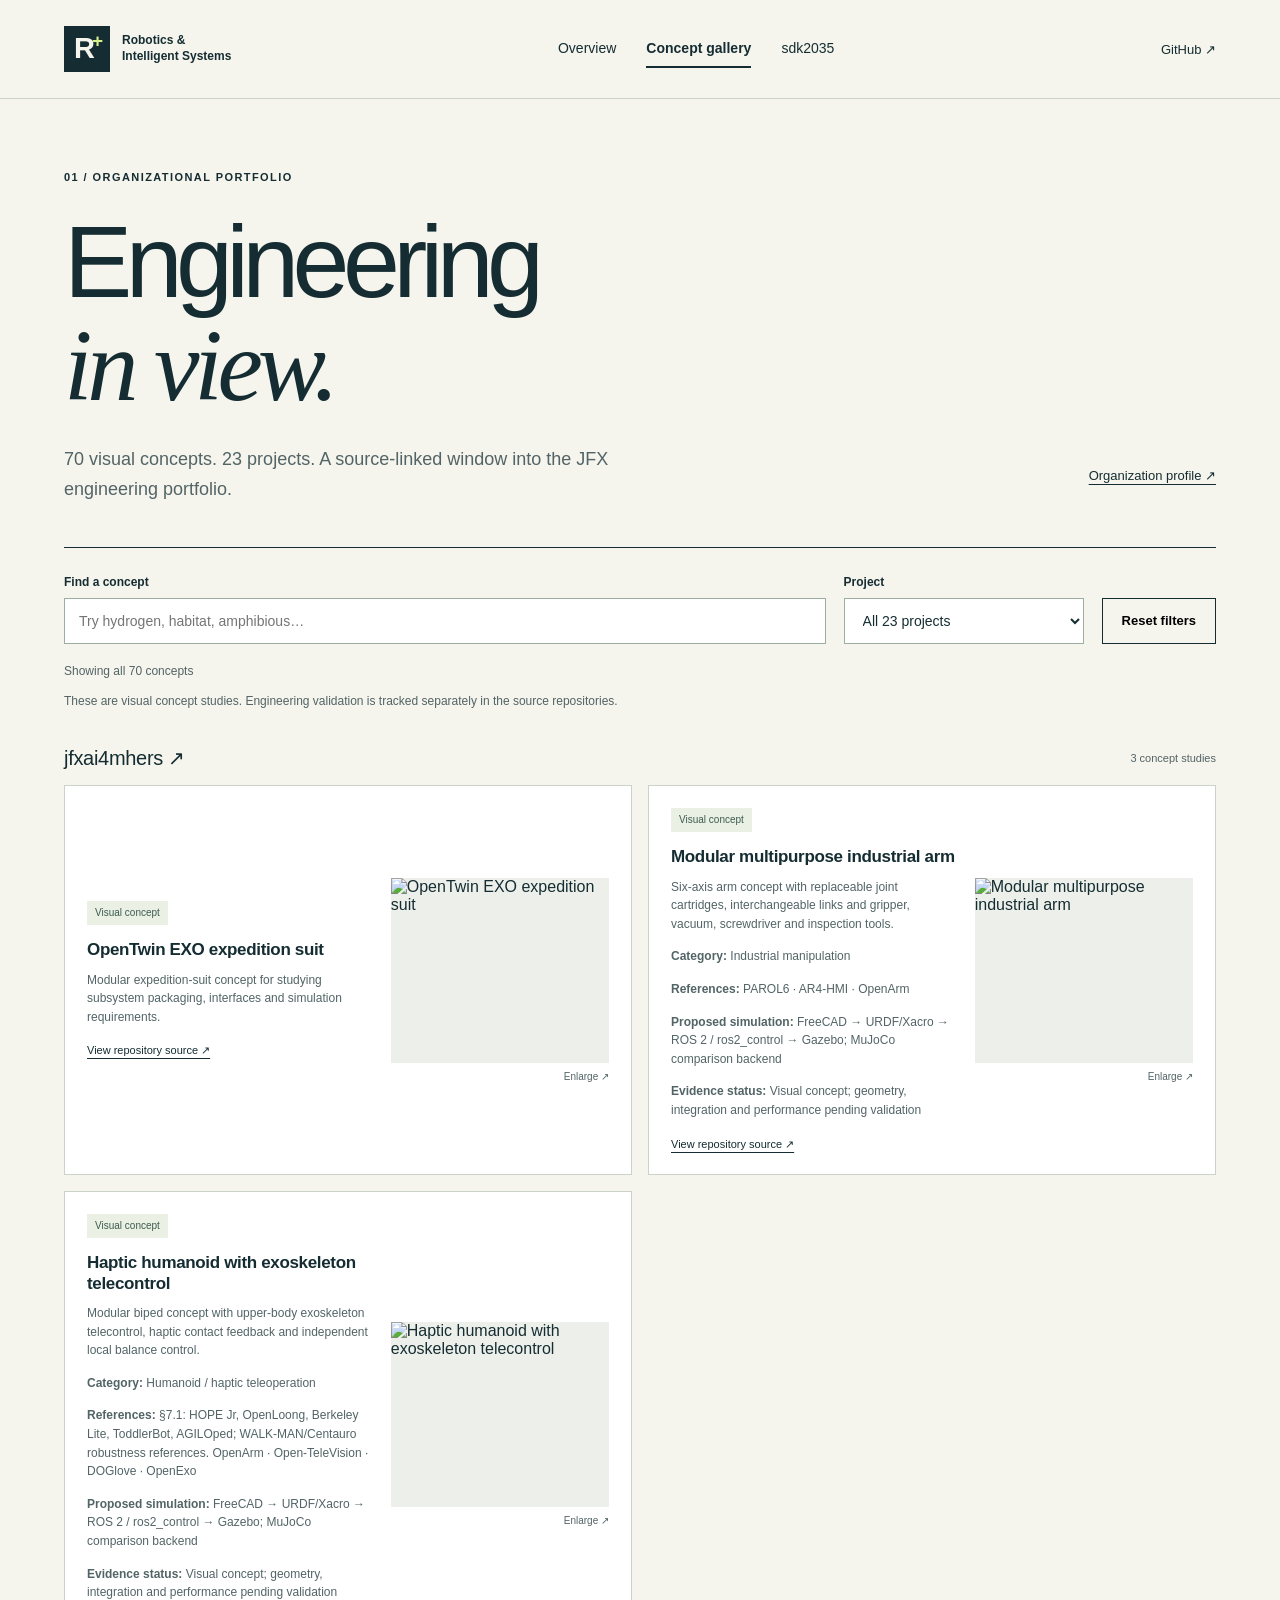
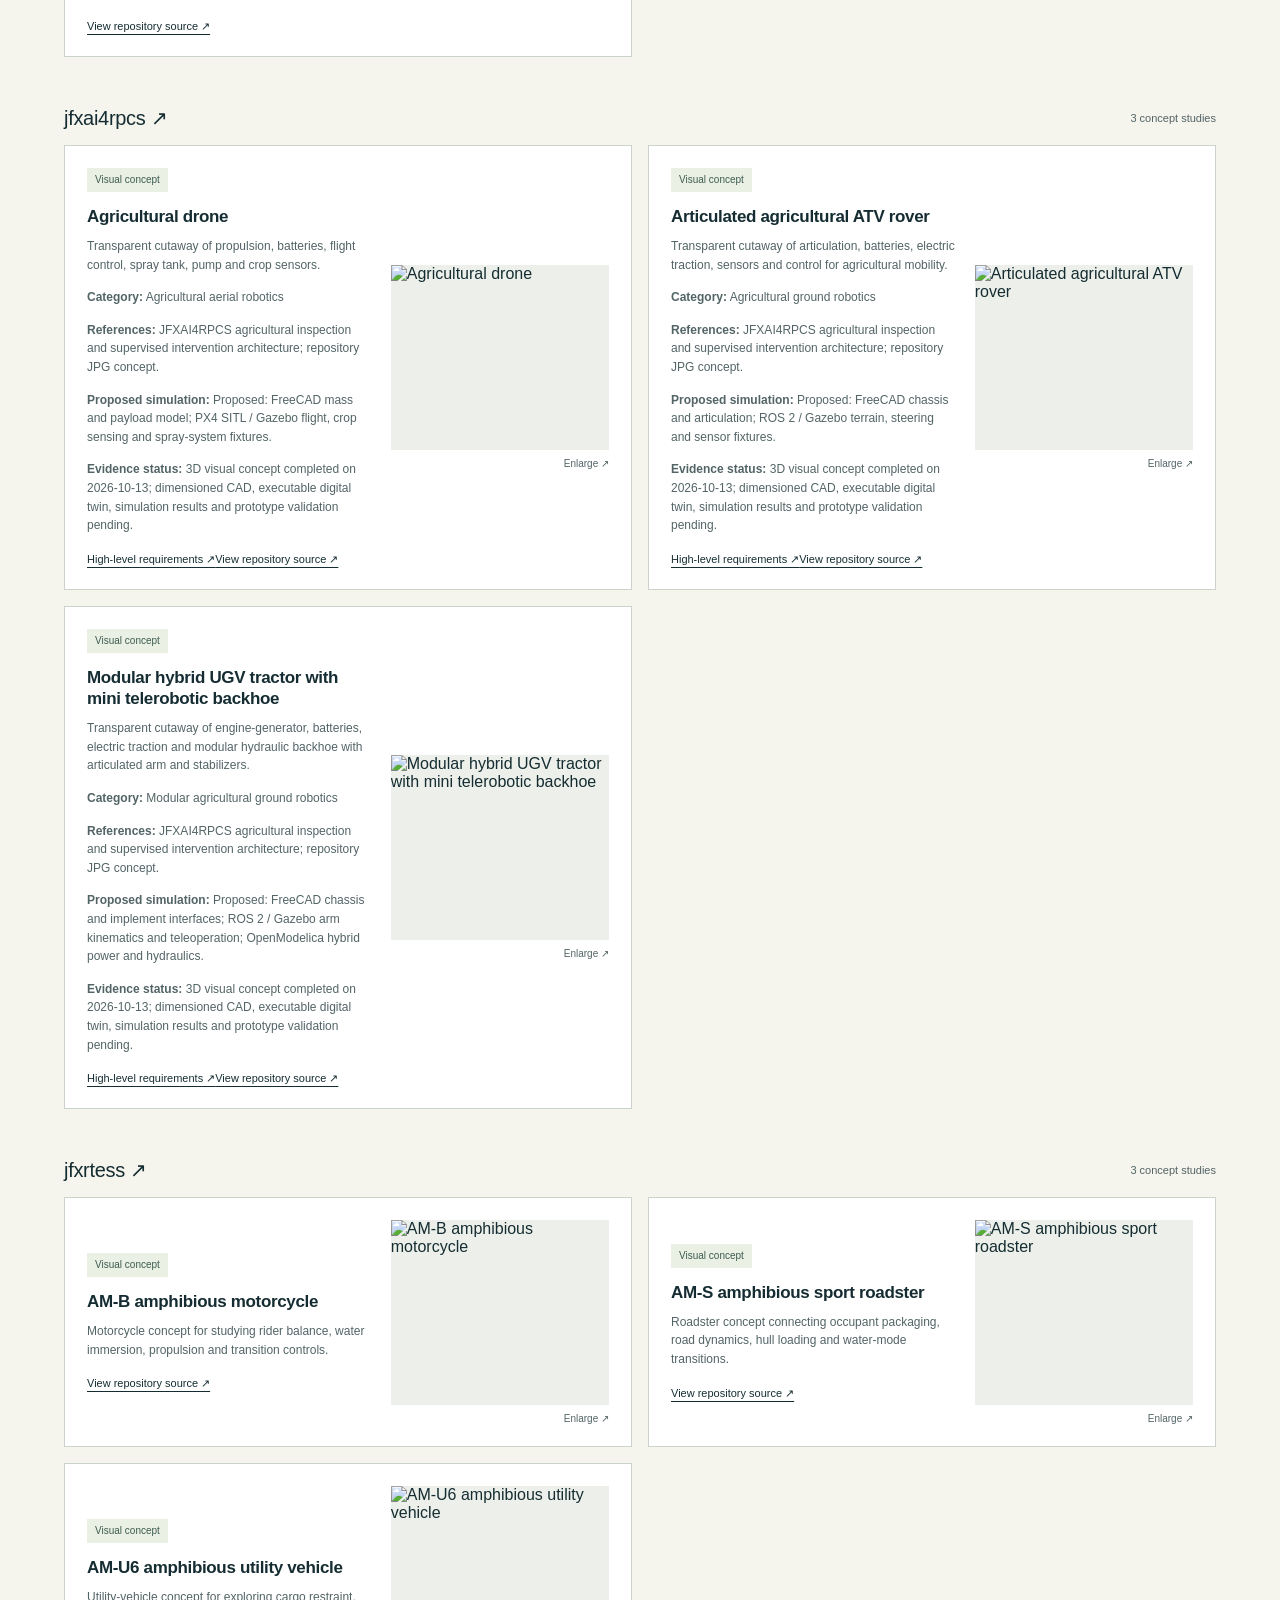
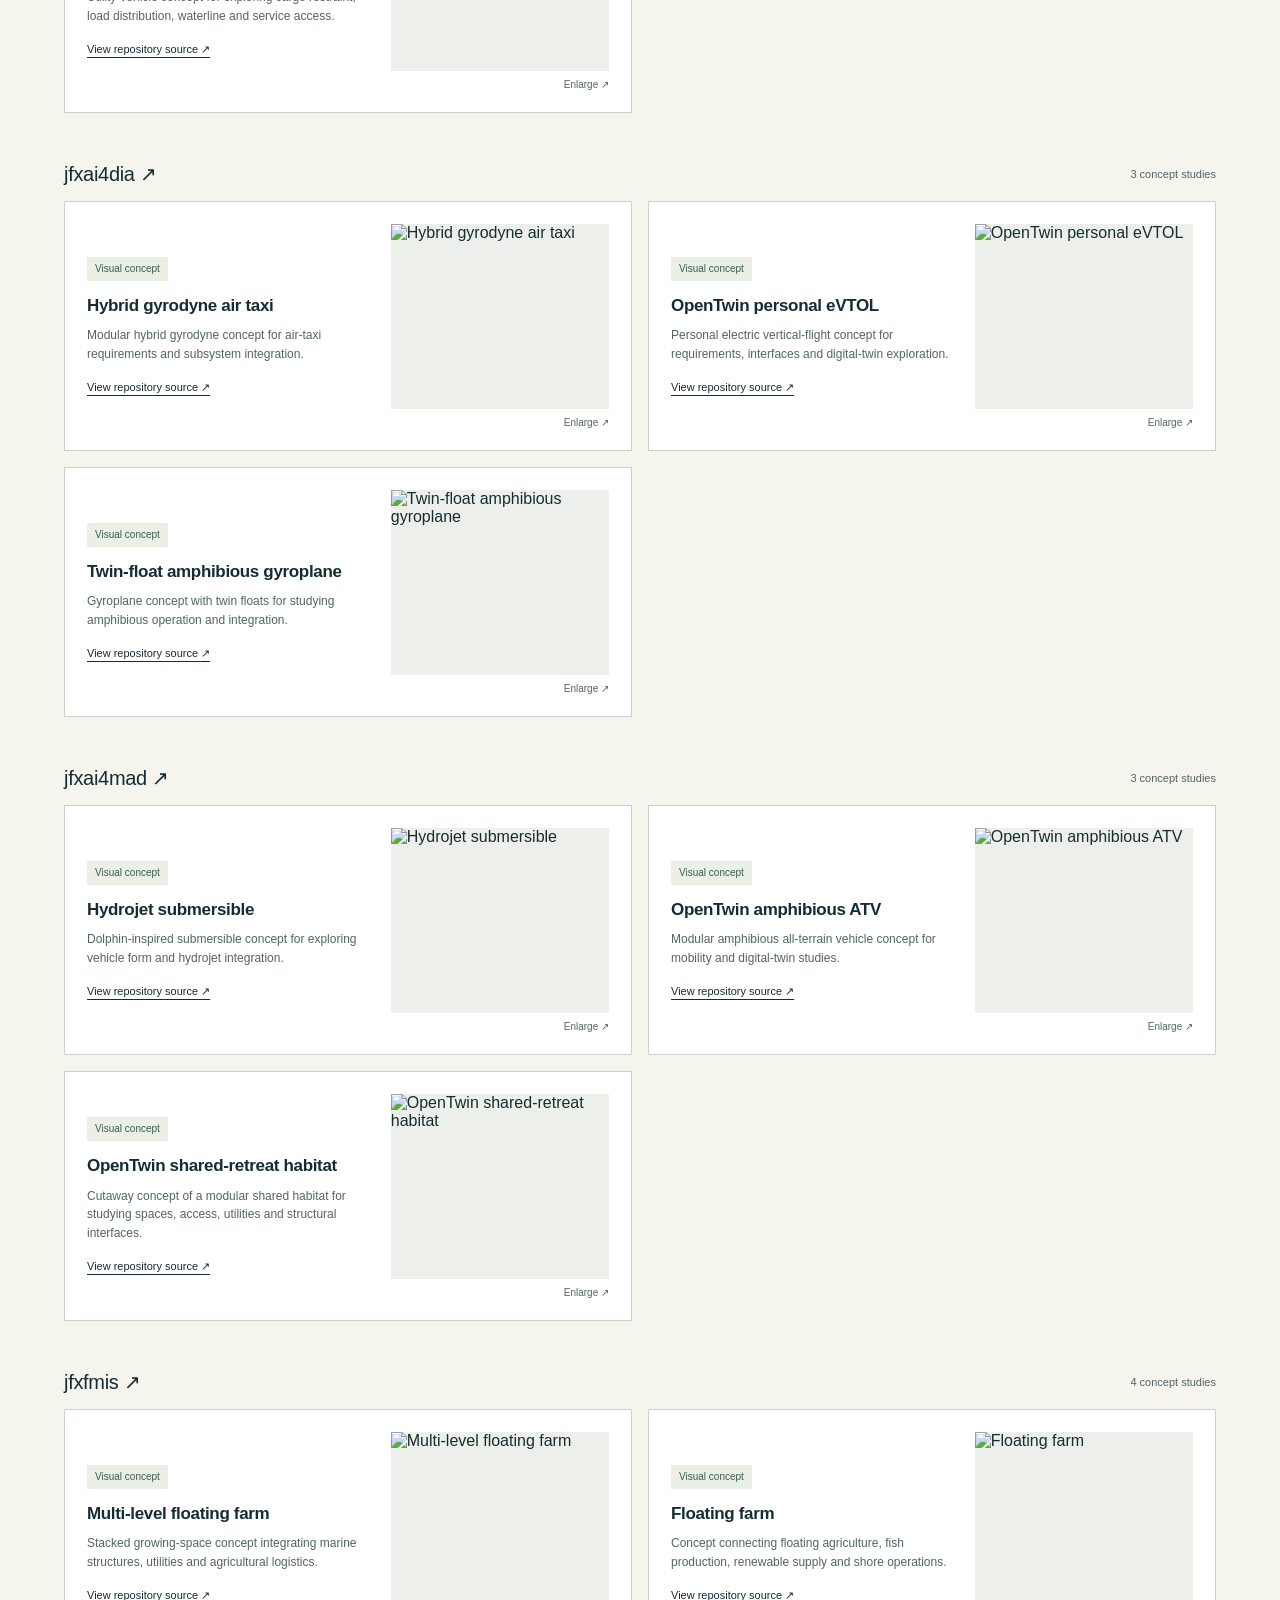
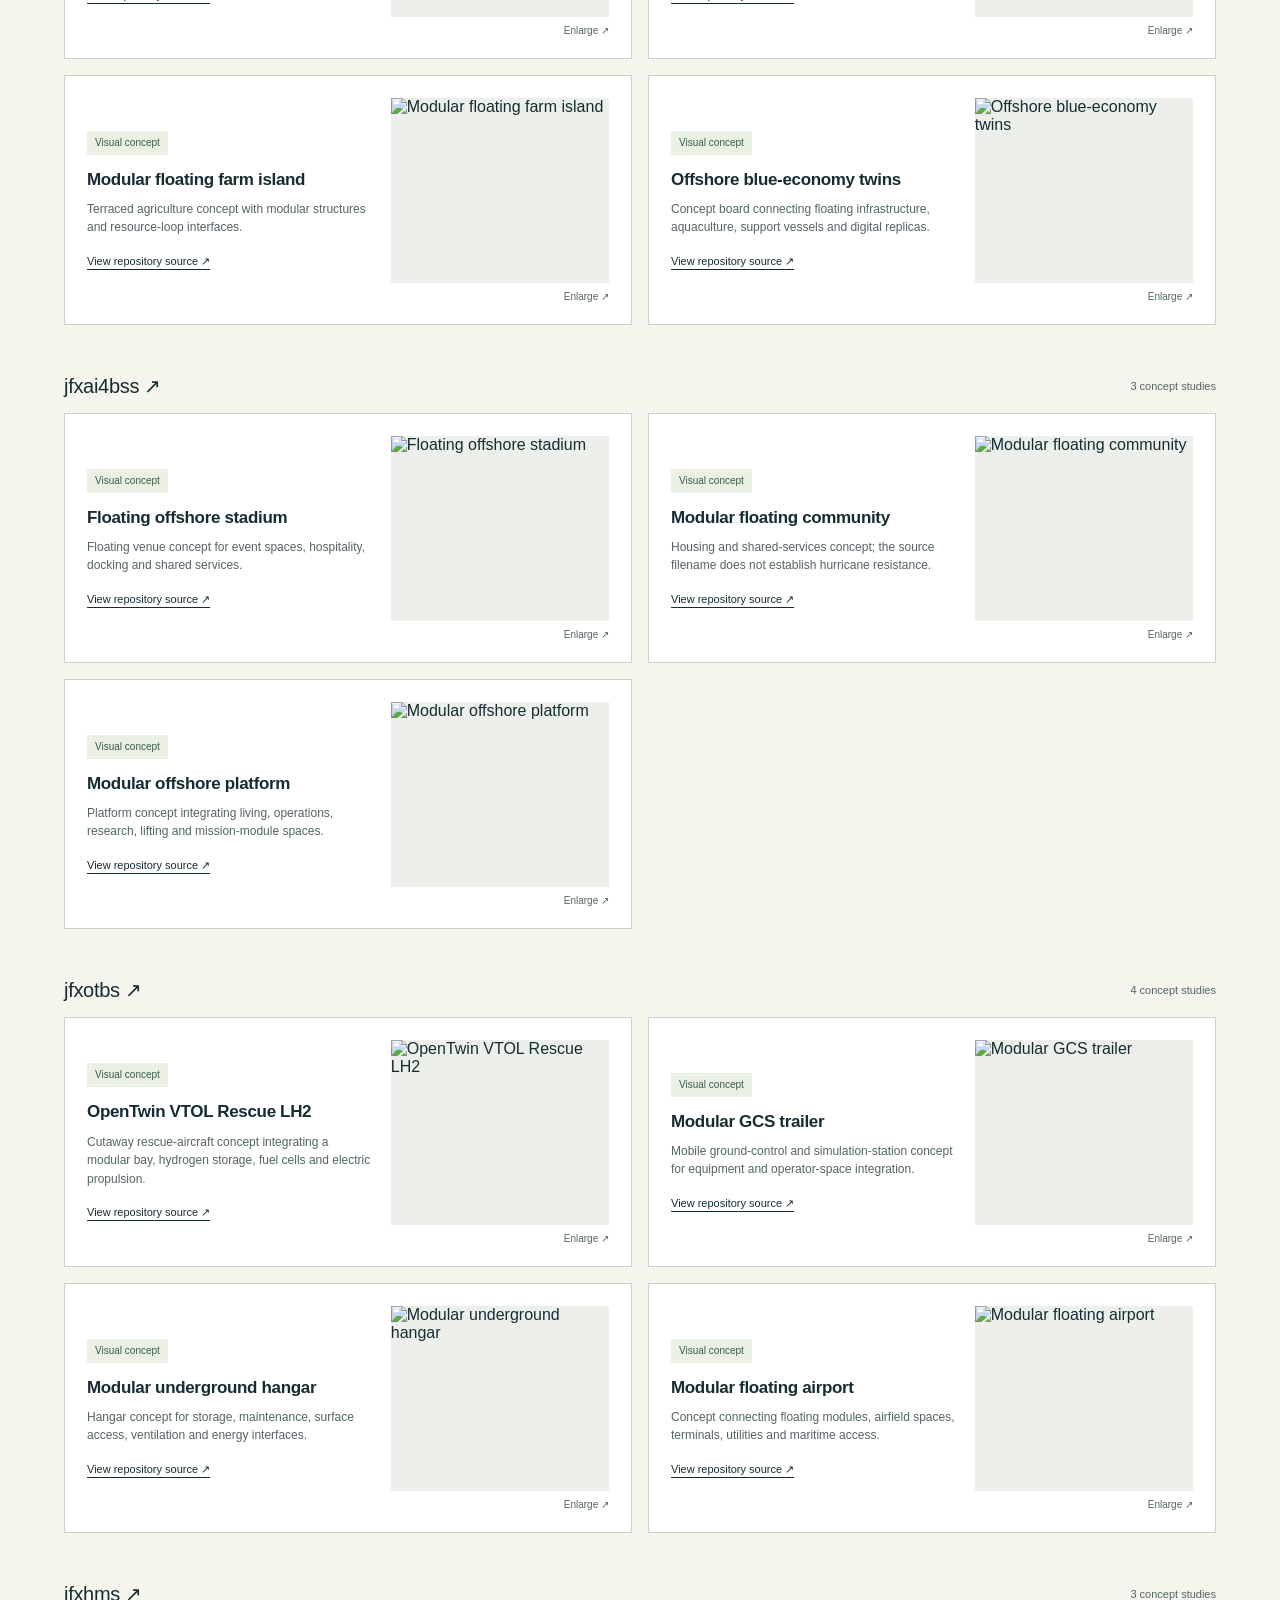
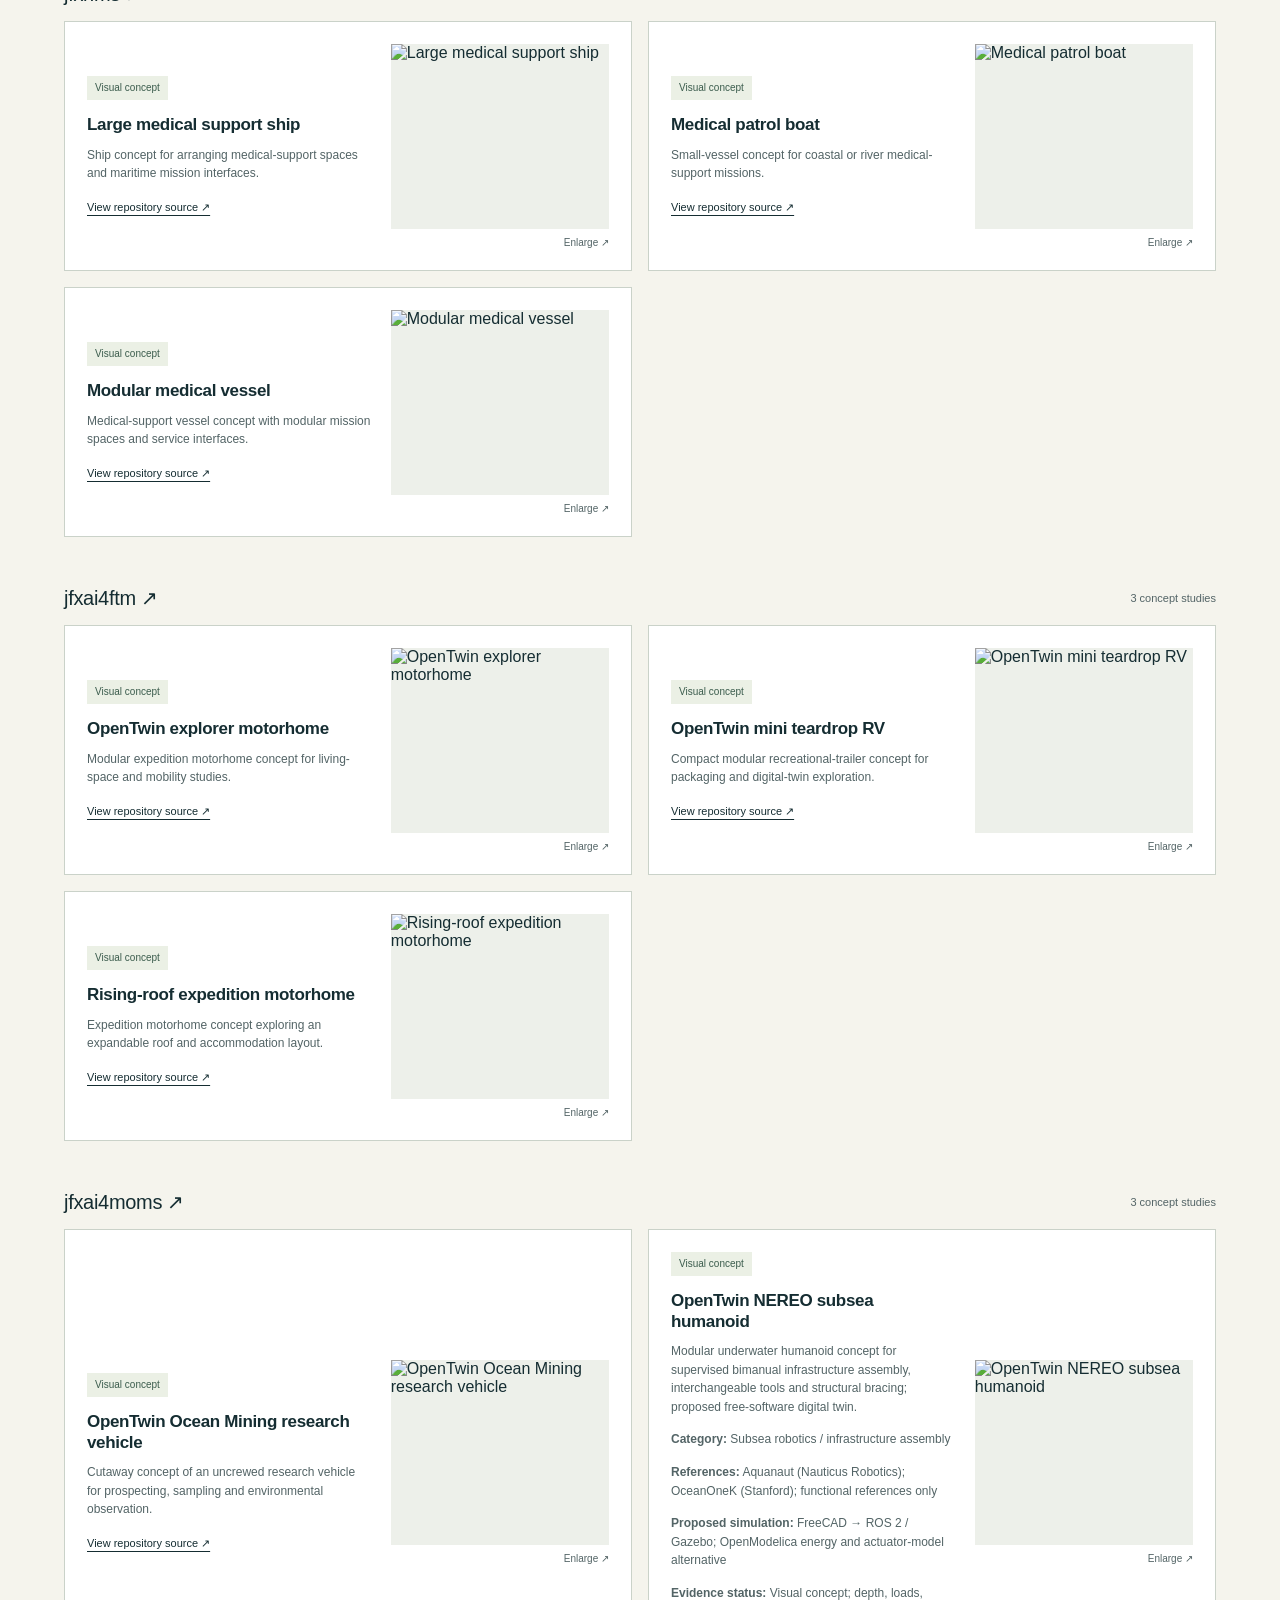
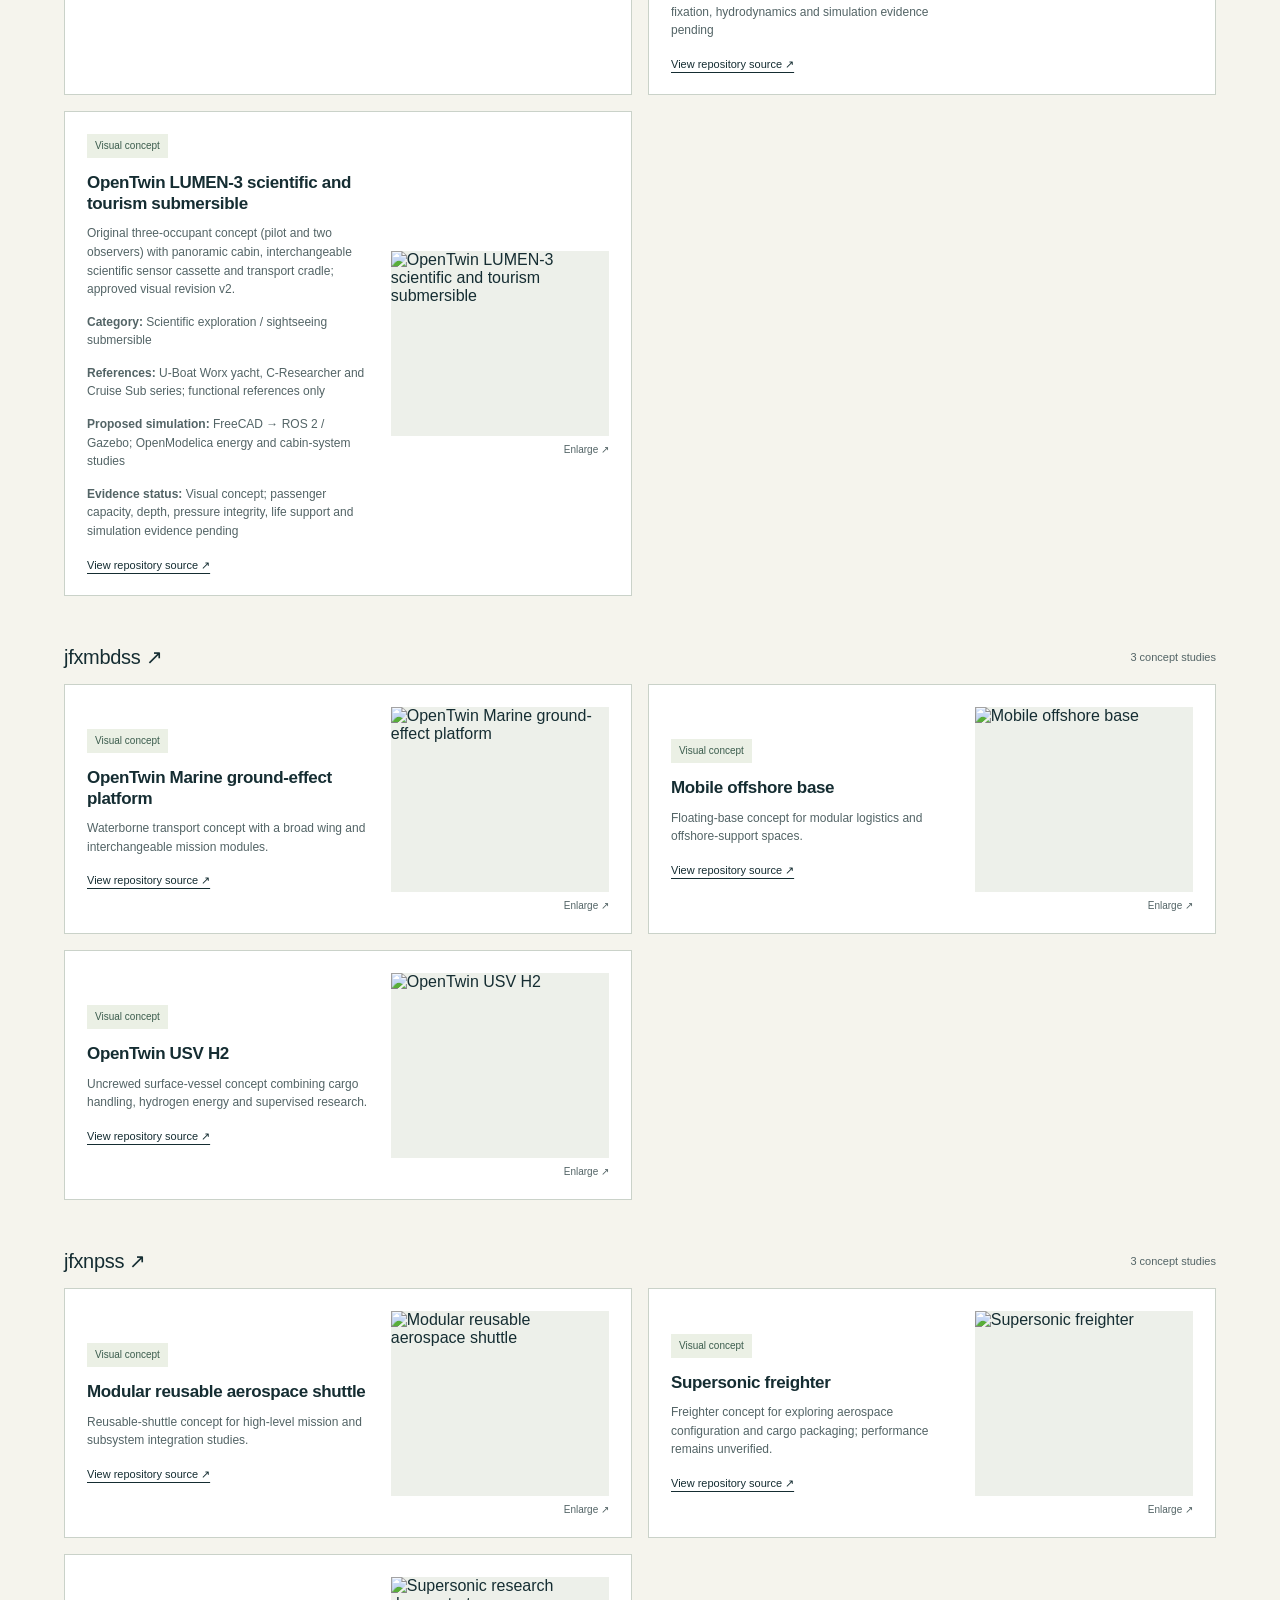
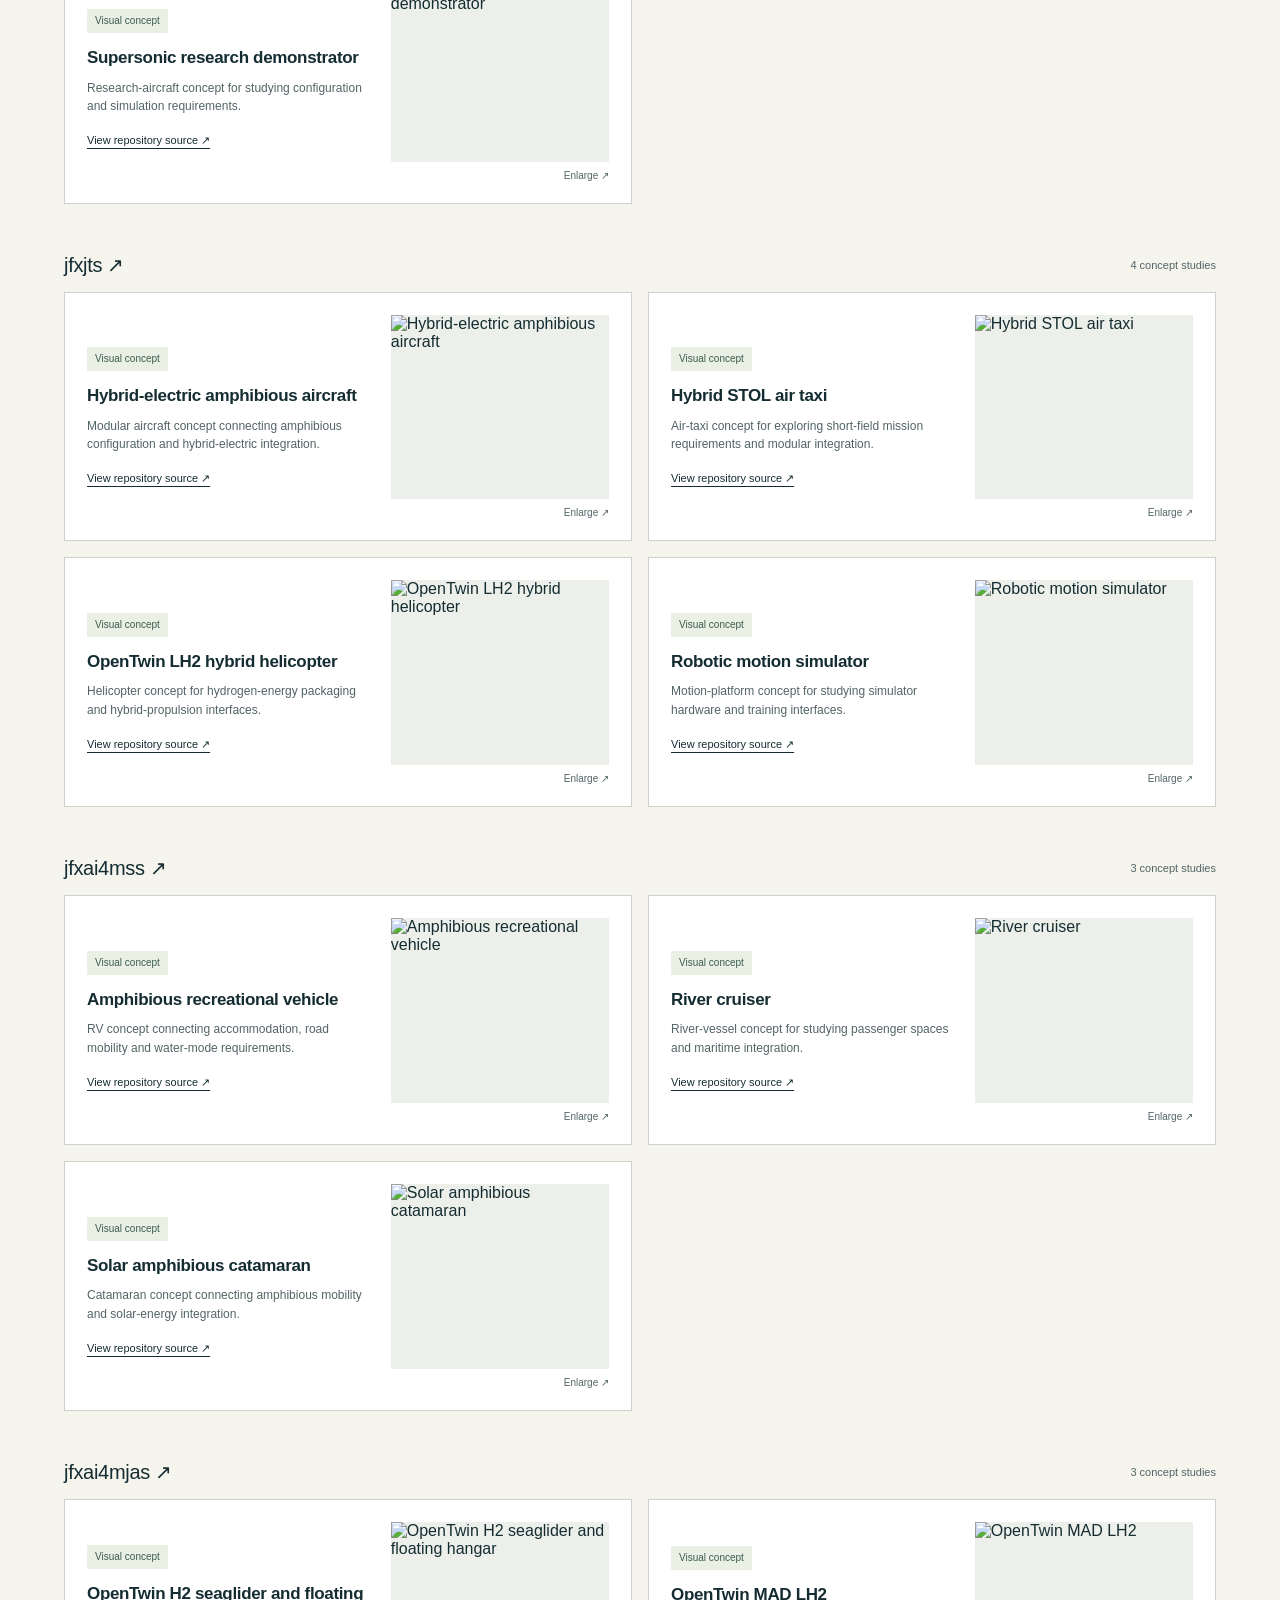
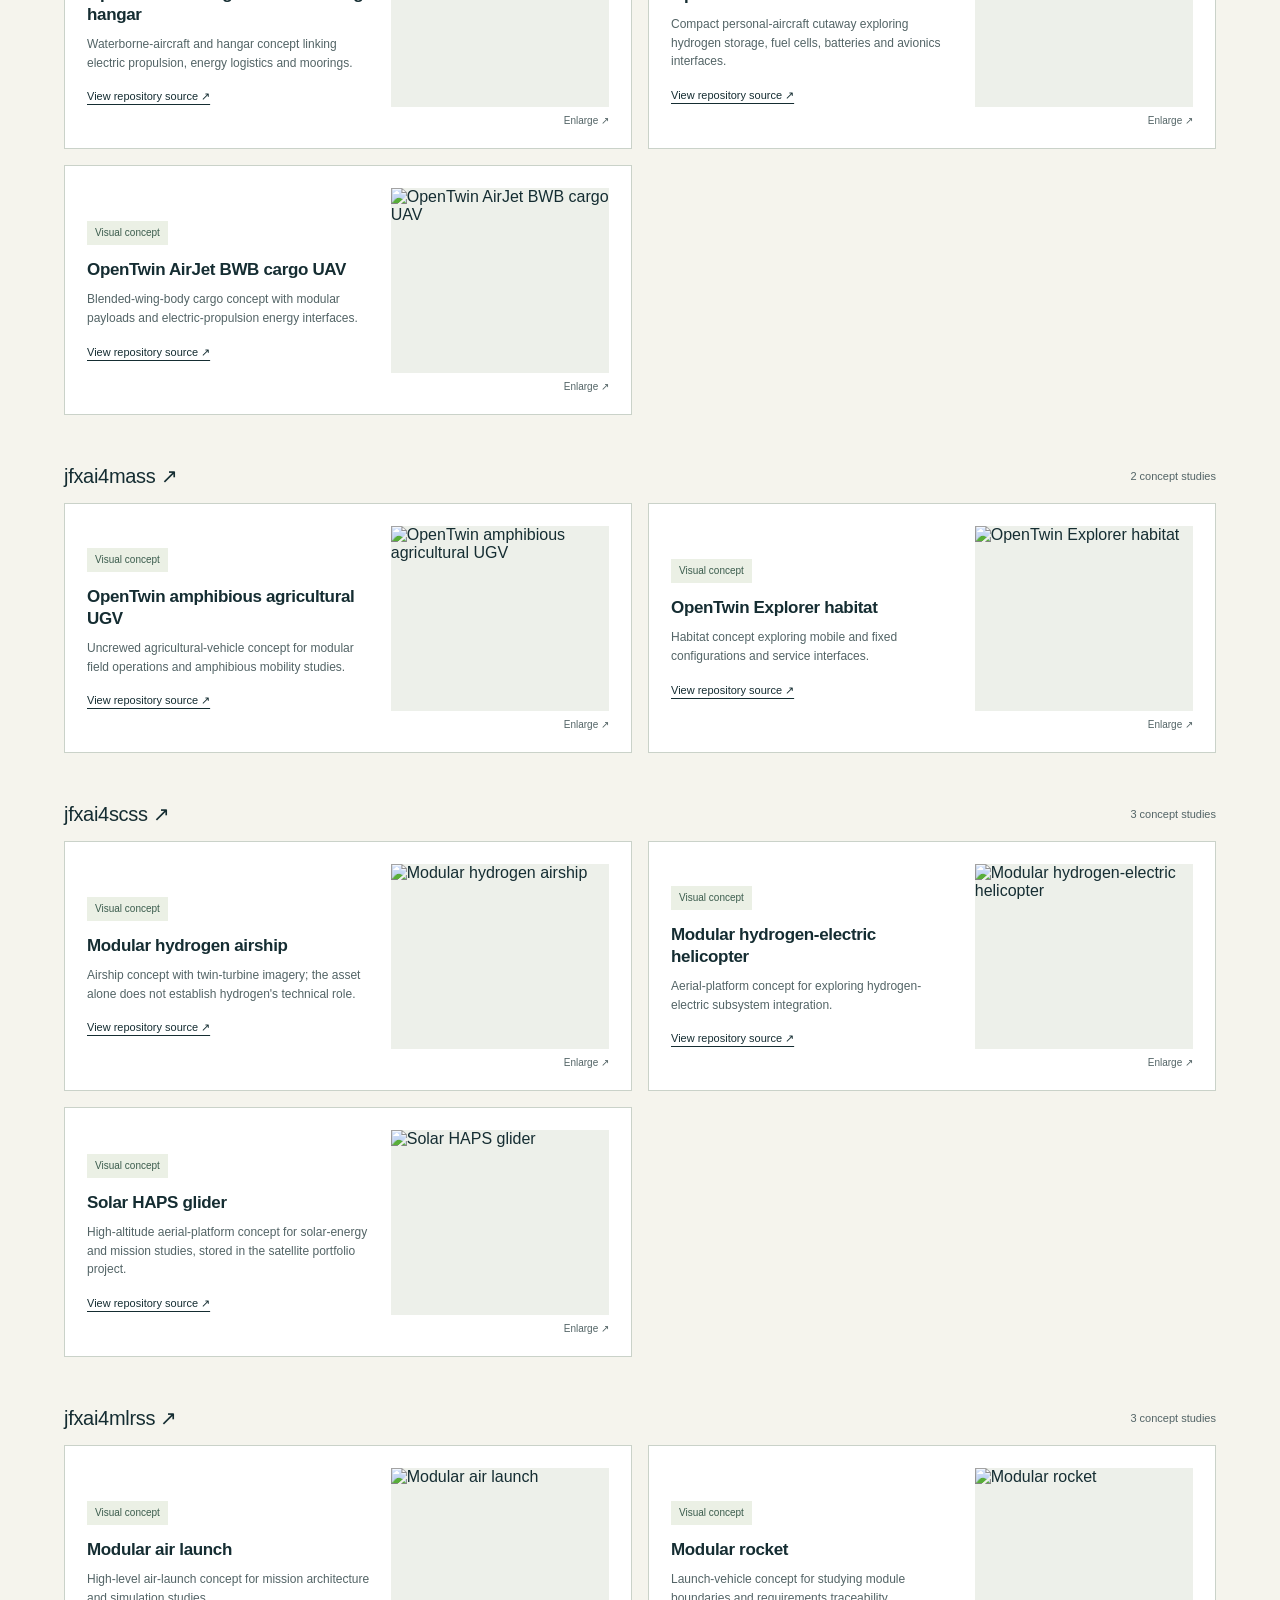
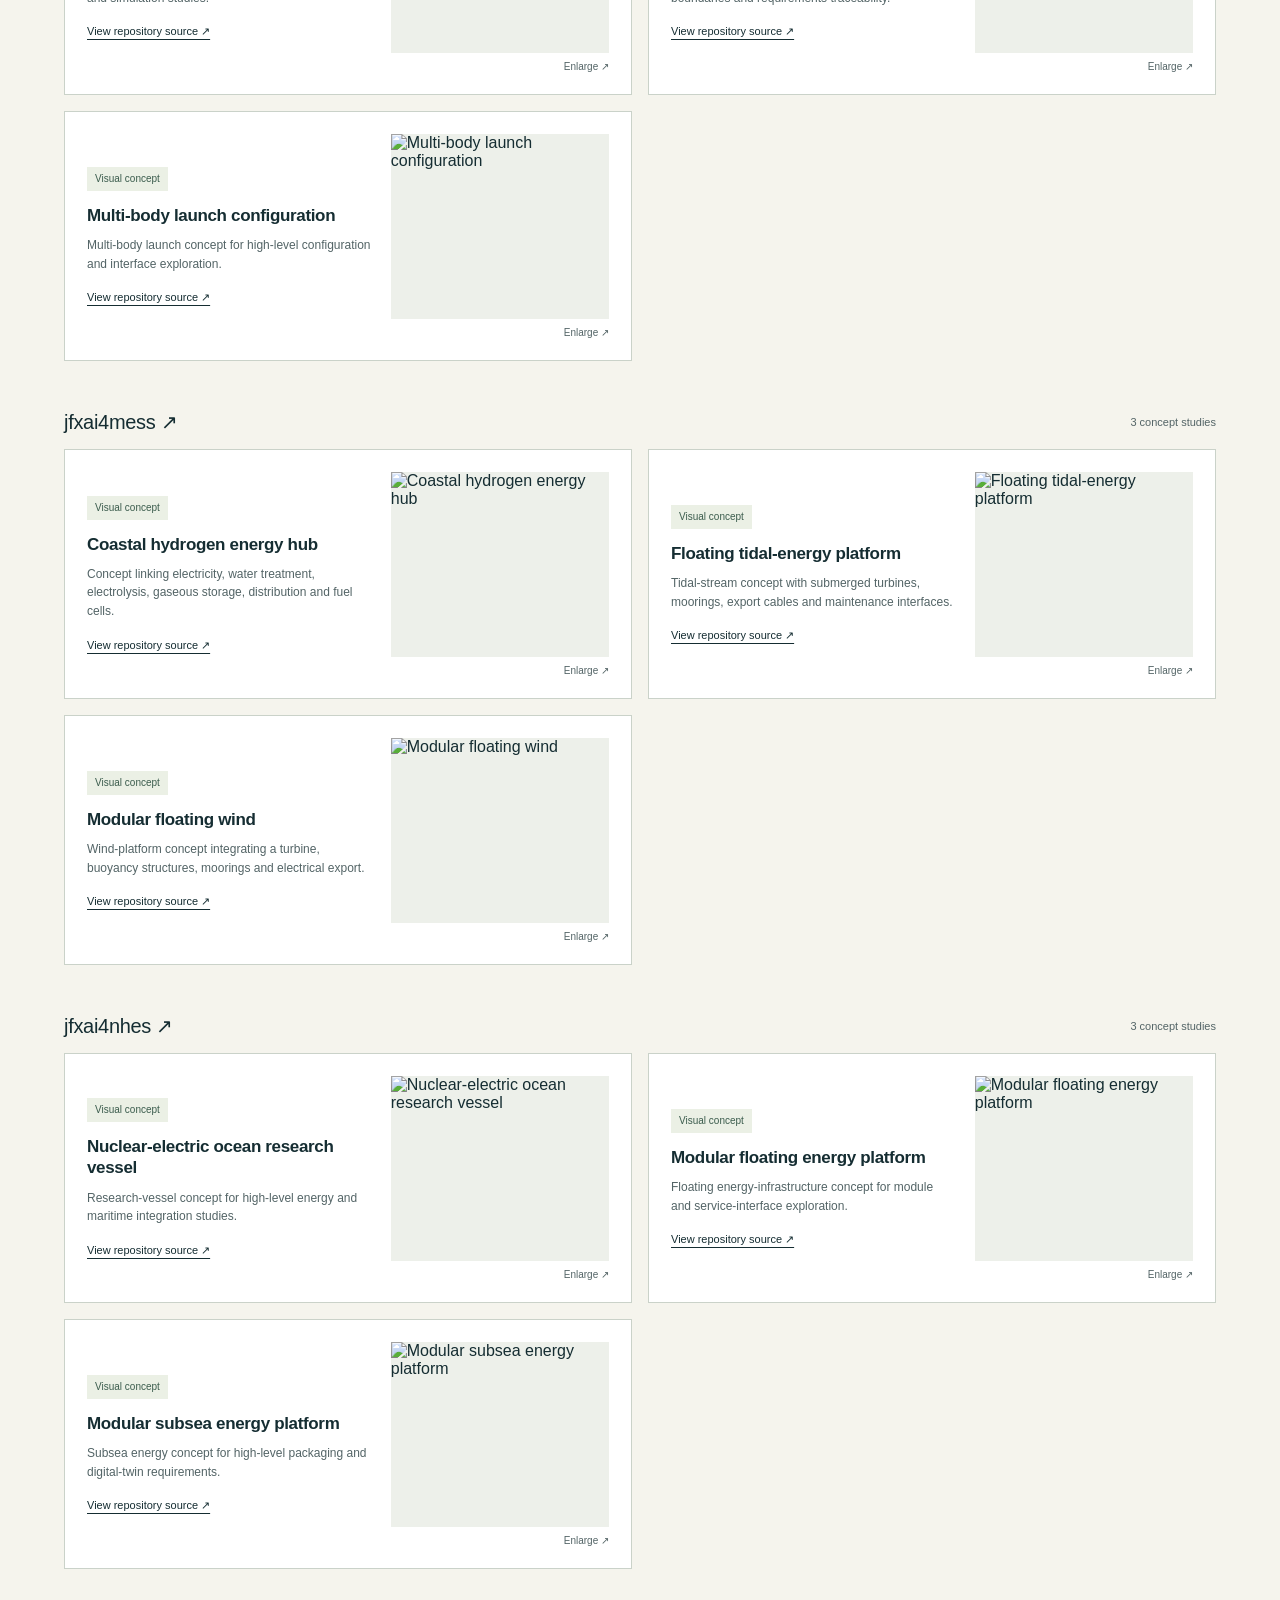
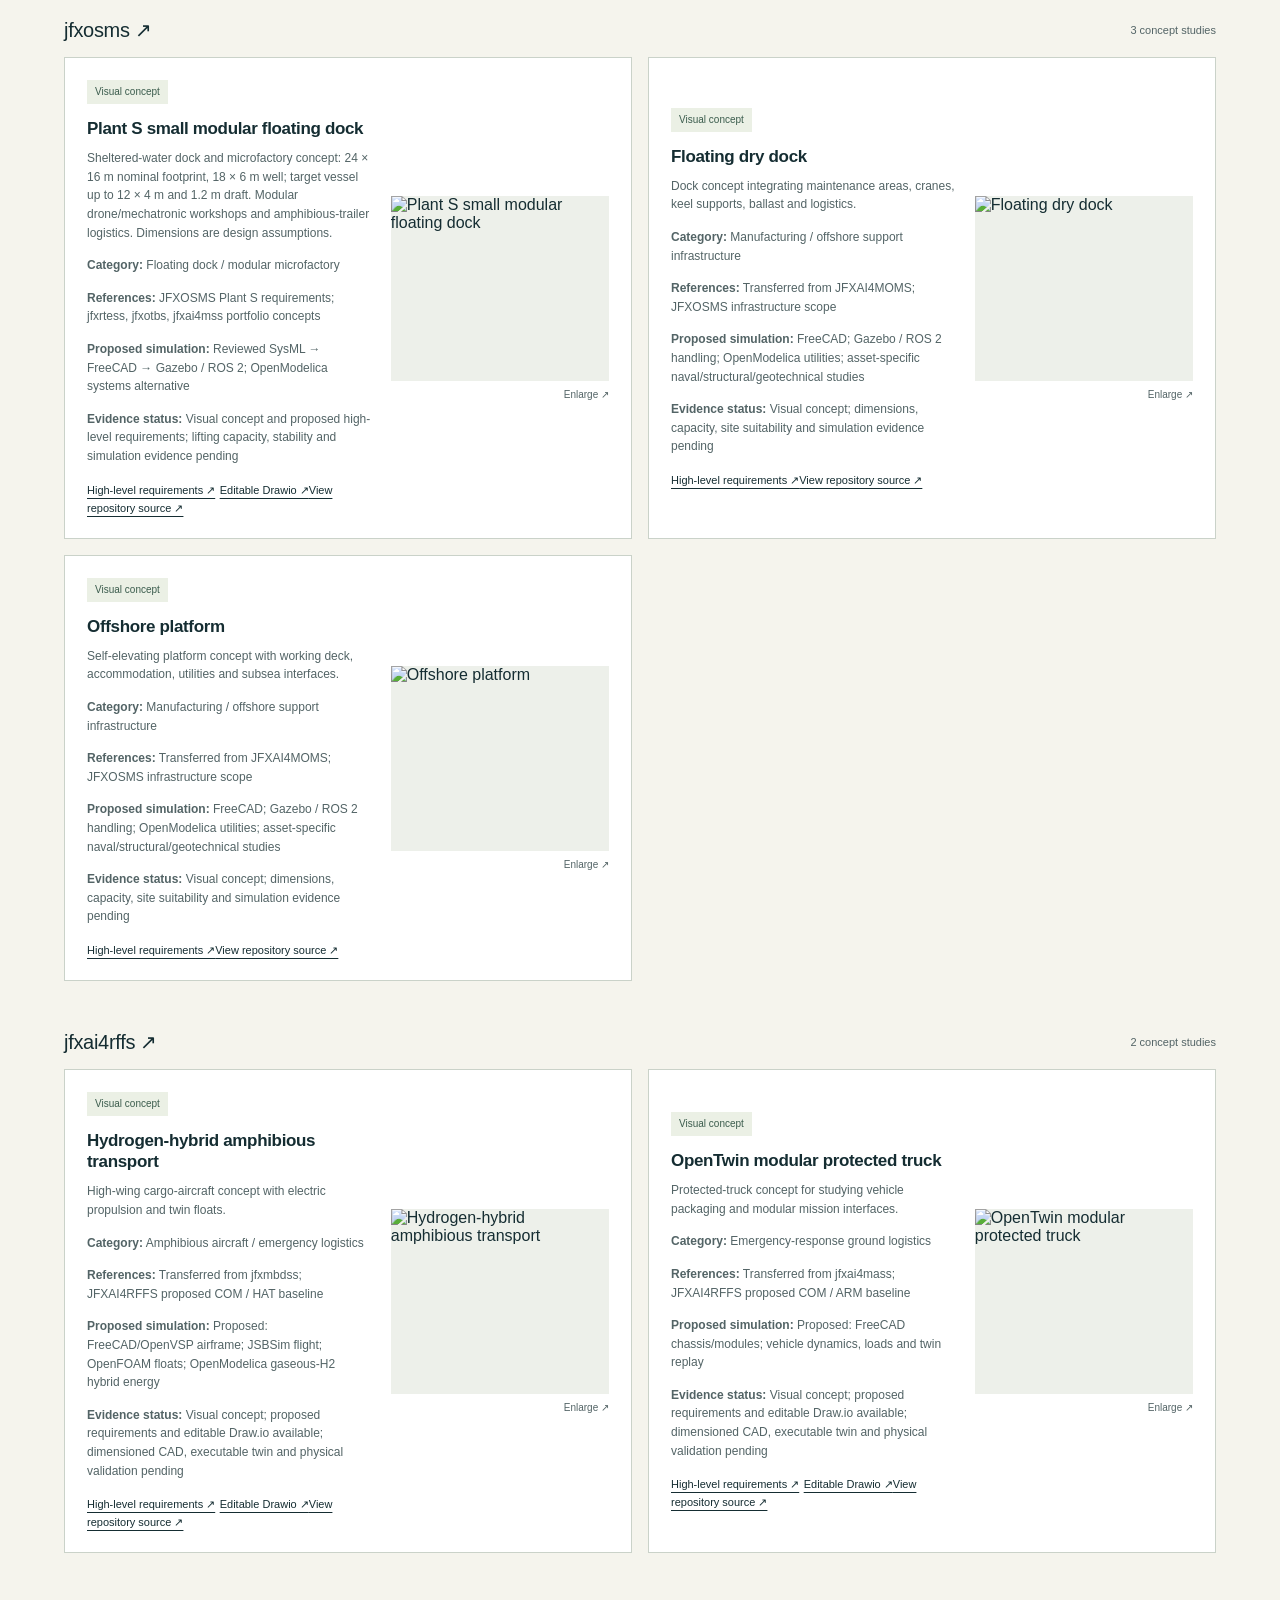
==== commit d43c2836: "docs(portfolio): relocate two support concepts to JFXAI4RFFS and rebuild gallery" ====
--- a/docs/gallery/index.html
+++ b/docs/gallery/index.html
@@ -3,10 +3,10 @@
 <head>
 <meta charset="utf-8"><meta name="viewport" content="width=device-width, initial-scale=1">
 <title>Concept gallery · Robotics &amp; Intelligent Systems</title>
-<meta name="description" content="Browse 70 source-linked CAD concept images across 22 Robotics &amp; Intelligent Systems projects, with search and project filters.">
+<meta name="description" content="Browse 70 source-linked CAD concept images across 23 Robotics &amp; Intelligent Systems projects, with search and project filters.">
 <meta name="theme-color" content="#152d32">
 <link rel="canonical" href="https://robotics-intelligent-systems.github.io/portfolio/gallery/">
-<meta property="og:title" content="Concept gallery"><meta property="og:description" content="Browse 70 source-linked CAD concept images across 22 Robotics &amp; Intelligent Systems projects, with search and project filters.">
+<meta property="og:title" content="Concept gallery"><meta property="og:description" content="Browse 70 source-linked CAD concept images across 23 Robotics &amp; Intelligent Systems projects, with search and project filters.">
 <meta property="og:type" content="website"><meta property="og:url" content="https://robotics-intelligent-systems.github.io/portfolio/gallery/">
 <meta property="og:image" content="https://raw.githubusercontent.com/robotics-intelligent-systems/jfxai4mad/main/MBSE/CAD/opentwin-modular-habitat-shared-retreat-cutaway.jpg">
 <link rel="icon" href="../assets/mark.svg" type="image/svg+xml">
@@ -16,11 +16,11 @@
 <body>
 <a class="skip" href="#main">Skip to content</a>
 <header class="site-header"><a class="brand" href="../"><span class="brand-mark" aria-hidden="true">R<span>+</span></span><span>Robotics &amp;<br>Intelligent Systems</span></a><nav aria-label="Primary"><a class="" href="../">Overview</a><a class="active" href="../gallery/">Concept gallery</a><a class="" href="../sdk2035/">sdk2035</a></nav><a class="github-link" href="https://github.com/robotics-intelligent-systems">GitHub ↗</a></header>
-<main id="main"><section class="page-intro"><p class="eyebrow">01 / ORGANIZATIONAL PORTFOLIO</p><h1>Engineering<br><em>in view.</em></h1><div class="intro-line"><p class="lead">70 visual concepts. 22 projects. A source-linked window into the JFX engineering portfolio.</p><a class="text-link" href="https://github.com/robotics-intelligent-systems/.github">Organization profile ↗</a></div></section>
-<div class="gallery-tools"><form role="search" id="gallery-search"><div class="search-field"><label for="search">Find a concept</label><input type="search" id="search" placeholder="Try hydrogen, habitat, amphibious…" autocomplete="off"></div><div class="project-field"><label for="project">Project</label><select id="project"><option value="all">All 22 projects</option><option value="jfxai4mhers">jfxai4mhers</option><option value="jfxai4rpcs">jfxai4rpcs</option><option value="jfxrtess">jfxrtess</option><option value="jfxai4dia">jfxai4dia</option><option value="jfxai4mad">jfxai4mad</option><option value="jfxfmis">jfxfmis</option><option value="jfxai4bss">jfxai4bss</option><option value="jfxotbs">jfxotbs</option><option value="jfxhms">jfxhms</option><option value="jfxai4ftm">jfxai4ftm</option><option value="jfxai4moms">jfxai4moms</option><option value="jfxmbdss">jfxmbdss</option><option value="jfxnpss">jfxnpss</option><option value="jfxjts">jfxjts</option><option value="jfxai4mss">jfxai4mss</option><option value="jfxai4mjas">jfxai4mjas</option><option value="jfxai4mass">jfxai4mass</option><option value="jfxai4scss">jfxai4scss</option><option value="jfxai4mlrss">jfxai4mlrss</option><option value="jfxai4mess">jfxai4mess</option><option value="jfxai4nhes">jfxai4nhes</option><option value="jfxosms">jfxosms</option></select></div><button class="button" type="reset">Reset filters</button></form><p id="result-count" role="status" aria-live="polite">Showing all 70 concepts</p><noscript><p>All concepts are visible below. Search and enlarged previews require JavaScript; repository links work without it.</p></noscript></div>
+<main id="main"><section class="page-intro"><p class="eyebrow">01 / ORGANIZATIONAL PORTFOLIO</p><h1>Engineering<br><em>in view.</em></h1><div class="intro-line"><p class="lead">70 visual concepts. 23 projects. A source-linked window into the JFX engineering portfolio.</p><a class="text-link" href="https://github.com/robotics-intelligent-systems/.github">Organization profile ↗</a></div></section>
+<div class="gallery-tools"><form role="search" id="gallery-search"><div class="search-field"><label for="search">Find a concept</label><input type="search" id="search" placeholder="Try hydrogen, habitat, amphibious…" autocomplete="off"></div><div class="project-field"><label for="project">Project</label><select id="project"><option value="all">All 23 projects</option><option value="jfxai4mhers">jfxai4mhers</option><option value="jfxai4rpcs">jfxai4rpcs</option><option value="jfxrtess">jfxrtess</option><option value="jfxai4dia">jfxai4dia</option><option value="jfxai4mad">jfxai4mad</option><option value="jfxfmis">jfxfmis</option><option value="jfxai4bss">jfxai4bss</option><option value="jfxotbs">jfxotbs</option><option value="jfxhms">jfxhms</option><option value="jfxai4ftm">jfxai4ftm</option><option value="jfxai4moms">jfxai4moms</option><option value="jfxmbdss">jfxmbdss</option><option value="jfxnpss">jfxnpss</option><option value="jfxjts">jfxjts</option><option value="jfxai4mss">jfxai4mss</option><option value="jfxai4mjas">jfxai4mjas</option><option value="jfxai4mass">jfxai4mass</option><option value="jfxai4scss">jfxai4scss</option><option value="jfxai4mlrss">jfxai4mlrss</option><option value="jfxai4mess">jfxai4mess</option><option value="jfxai4nhes">jfxai4nhes</option><option value="jfxosms">jfxosms</option><option value="jfxai4rffs">jfxai4rffs</option></select></div><button class="button" type="reset">Reset filters</button></form><p id="result-count" role="status" aria-live="polite">Showing all 70 concepts</p><noscript><p>All concepts are visible below. Search and enlarged previews require JavaScript; repository links work without it.</p></noscript></div>
 <p class="gallery-note">These are visual concept studies. Engineering validation is tracked separately in the source repositories.</p>
-<div id="concepts"><section class="concept-group" data-group="jfxai4mhers"><div class="group-heading"><h2><a class="" href="https://github.com/robotics-intelligent-systems/jfxai4mhers">jfxai4mhers ↗</a></h2><span>3 concept studies</span></div><div class="concept-grid"><article class="concept" data-project="jfxai4mhers" data-search="jfxai4mhers opentwin exo expedition suit modular expedition-suit concept for studying subsystem packaging, interfaces and simulation requirements."><div class="concept-copy"><span class="status">Visual concept</span><h3>OpenTwin EXO expedition suit</h3><p>Modular expedition-suit concept for studying subsystem packaging, interfaces and simulation requirements.</p><a class="source-link" href="https://github.com/robotics-intelligent-systems/jfxai4mhers/blob/main/MBSE/CAD/h2fly-opentwin-exo-modular-expedition-suit-concept-v3.jpg">View repository source ↗</a></div><figure><a class="zoom" href="https://github.com/robotics-intelligent-systems/jfxai4mhers/blob/main/MBSE/CAD/h2fly-opentwin-exo-modular-expedition-suit-concept-v3.jpg" data-image="https://raw.githubusercontent.com/robotics-intelligent-systems/jfxai4mhers/main/MBSE/CAD/h2fly-opentwin-exo-modular-expedition-suit-concept-v3.jpg" data-title="OpenTwin EXO expedition suit" aria-label="Preview OpenTwin EXO expedition suit"><img src="https://raw.githubusercontent.com/robotics-intelligent-systems/jfxai4mhers/main/MBSE/CAD/h2fly-opentwin-exo-modular-expedition-suit-concept-v3.jpg" alt="OpenTwin EXO expedition suit" loading="lazy" decoding="async"><span>Enlarge ↗</span></a></figure></article><article class="concept" data-project="jfxai4mhers" data-search="jfxai4mhers modular multipurpose industrial arm six-axis arm concept with replaceable joint cartridges, interchangeable links and gripper, vacuum, screwdriver and inspection tools."><div class="concept-copy"><span class="status">Visual concept</span><h3>Modular multipurpose industrial arm</h3><p>Six-axis arm concept with replaceable joint cartridges, interchangeable links and gripper, vacuum, screwdriver and inspection tools.</p><p><strong>Category:</strong> Industrial manipulation</p><p><strong>References:</strong> PAROL6 · AR4-HMI · OpenArm</p><p><strong>Proposed simulation:</strong> FreeCAD → URDF/Xacro → ROS 2 / ros2_control → Gazebo; MuJoCo comparison backend</p><p><strong>Evidence status:</strong> Visual concept; geometry, integration and performance pending validation</p><a class="source-link" href="https://github.com/robotics-intelligent-systems/jfxai4mhers/blob/main/MBSE/CAD/jfxai4mhers-modular-industrial-arm-digital-twin-concept-v1.jpg">View repository source ↗</a></div><figure><a class="zoom" href="https://github.com/robotics-intelligent-systems/jfxai4mhers/blob/main/MBSE/CAD/jfxai4mhers-modular-industrial-arm-digital-twin-concept-v1.jpg" data-image="https://raw.githubusercontent.com/robotics-intelligent-systems/jfxai4mhers/main/MBSE/CAD/jfxai4mhers-modular-industrial-arm-digital-twin-concept-v1.jpg" data-title="Modular multipurpose industrial arm" aria-label="Preview Modular multipurpose industrial arm"><img src="https://raw.githubusercontent.com/robotics-intelligent-systems/jfxai4mhers/main/MBSE/CAD/jfxai4mhers-modular-industrial-arm-digital-twin-concept-v1.jpg" alt="Modular multipurpose industrial arm" loading="lazy" decoding="async"><span>Enlarge ↗</span></a></figure></article><article class="concept" data-project="jfxai4mhers" data-search="jfxai4mhers haptic humanoid with exoskeleton telecontrol modular biped concept with upper-body exoskeleton telecontrol, haptic contact feedback and independent local balance control."><div class="concept-copy"><span class="status">Visual concept</span><h3>Haptic humanoid with exoskeleton telecontrol</h3><p>Modular biped concept with upper-body exoskeleton telecontrol, haptic contact feedback and independent local balance control.</p><p><strong>Category:</strong> Humanoid / haptic teleoperation</p><p><strong>References:</strong> §7.1: HOPE Jr, OpenLoong, Berkeley Lite, ToddlerBot, AGILOped; WALK-MAN/Centauro robustness references. OpenArm · Open-TeleVision · DOGlove · OpenExo</p><p><strong>Proposed simulation:</strong> FreeCAD → URDF/Xacro → ROS 2 / ros2_control → Gazebo; MuJoCo comparison backend</p><p><strong>Evidence status:</strong> Visual concept; geometry, integration and performance pending validation</p><a class="source-link" href="https://github.com/robotics-intelligent-systems/jfxai4mhers/blob/main/MBSE/CAD/jfxai4mhers-haptic-humanoid-exoskeleton-digital-twin-concept-v1.jpg">View repository source ↗</a></div><figure><a class="zoom" href="https://github.com/robotics-intelligent-systems/jfxai4mhers/blob/main/MBSE/CAD/jfxai4mhers-haptic-humanoid-exoskeleton-digital-twin-concept-v1.jpg" data-image="https://raw.githubusercontent.com/robotics-intelligent-systems/jfxai4mhers/main/MBSE/CAD/jfxai4mhers-haptic-humanoid-exoskeleton-digital-twin-concept-v1.jpg" data-title="Haptic humanoid with exoskeleton telecontrol" aria-label="Preview Haptic humanoid with exoskeleton telecontrol"><img src="https://raw.githubusercontent.com/robotics-intelligent-systems/jfxai4mhers/main/MBSE/CAD/jfxai4mhers-haptic-humanoid-exoskeleton-digital-twin-concept-v1.jpg" alt="Haptic humanoid with exoskeleton telecontrol" loading="lazy" decoding="async"><span>Enlarge ↗</span></a></figure></article></div></section><section class="concept-group" data-group="jfxai4rpcs"><div class="group-heading"><h2><a class="" href="https://github.com/robotics-intelligent-systems/jfxai4rpcs">jfxai4rpcs ↗</a></h2><span>3 concept studies</span></div><div class="concept-grid"><article class="concept" data-project="jfxai4rpcs" data-search="jfxai4rpcs agricultural drone transparent cutaway of propulsion, batteries, flight control, spray tank, pump and crop sensors."><div class="concept-copy"><span class="status">Visual concept</span><h3>Agricultural drone</h3><p>Transparent cutaway of propulsion, batteries, flight control, spray tank, pump and crop sensors.</p><p><strong>Category:</strong> Agricultural aerial robotics</p><p><strong>References:</strong> JFXAI4RPCS agricultural inspection and supervised intervention architecture; repository JPG concept.</p><p><strong>Proposed simulation:</strong> Proposed: FreeCAD mass and payload model; PX4 SITL / Gazebo flight, crop sensing and spray-system fixtures.</p><p><strong>Evidence status:</strong> 3D visual concept completed on 2026-10-13; dimensioned CAD, executable digital twin, simulation results and prototype validation pending.</p><a class="source-link" href="https://github.com/robotics-intelligent-systems/jfxai4rpcs#10-simulation-and-mbse-plan">High-level requirements ↗</a><a class="source-link" href="https://github.com/robotics-intelligent-systems/jfxai4rpcs/blob/main/MBSE/CAD/dron-agricola-gemelo-digital-concepto-3d.jpg">View repository source ↗</a></div><figure><a class="zoom" href="https://github.com/robotics-intelligent-systems/jfxai4rpcs/blob/main/MBSE/CAD/dron-agricola-gemelo-digital-concepto-3d.jpg" data-image="https://raw.githubusercontent.com/robotics-intelligent-systems/jfxai4rpcs/main/MBSE/CAD/dron-agricola-gemelo-digital-concepto-3d.jpg" data-title="Agricultural drone" aria-label="Preview Agricultural drone"><img src="https://raw.githubusercontent.com/robotics-intelligent-systems/jfxai4rpcs/main/MBSE/CAD/dron-agricola-gemelo-digital-concepto-3d.jpg" alt="Agricultural drone" loading="lazy" decoding="async"><span>Enlarge ↗</span></a></figure></article><article class="concept" data-project="jfxai4rpcs" data-search="jfxai4rpcs articulated agricultural atv rover transparent cutaway of articulation, batteries, electric traction, sensors and control for agricultural mobility."><div class="concept-copy"><span class="status">Visual concept</span><h3>Articulated agricultural ATV rover</h3><p>Transparent cutaway of articulation, batteries, electric traction, sensors and control for agricultural mobility.</p><p><strong>Category:</strong> Agricultural ground robotics</p><p><strong>References:</strong> JFXAI4RPCS agricultural inspection and supervised intervention architecture; repository JPG concept.</p><p><strong>Proposed simulation:</strong> Proposed: FreeCAD chassis and articulation; ROS 2 / Gazebo terrain, steering and sensor fixtures.</p><p><strong>Evidence status:</strong> 3D visual concept completed on 2026-10-13; dimensioned CAD, executable digital twin, simulation results and prototype validation pending.</p><a class="source-link" href="https://github.com/robotics-intelligent-systems/jfxai4rpcs#10-simulation-and-mbse-plan">High-level requirements ↗</a><a class="source-link" href="https://github.com/robotics-intelligent-systems/jfxai4rpcs/blob/main/MBSE/CAD/rover-agricola-articulado-gemelo-digital-concepto-3d.jpg">View repository source ↗</a></div><figure><a class="zoom" href="https://github.com/robotics-intelligent-systems/jfxai4rpcs/blob/main/MBSE/CAD/rover-agricola-articulado-gemelo-digital-concepto-3d.jpg" data-image="https://raw.githubusercontent.com/robotics-intelligent-systems/jfxai4rpcs/main/MBSE/CAD/rover-agricola-articulado-gemelo-digital-concepto-3d.jpg" data-title="Articulated agricultural ATV rover" aria-label="Preview Articulated agricultural ATV rover"><img src="https://raw.githubusercontent.com/robotics-intelligent-systems/jfxai4rpcs/main/MBSE/CAD/rover-agricola-articulado-gemelo-digital-concepto-3d.jpg" alt="Articulated agricultural ATV rover" loading="lazy" decoding="async"><span>Enlarge ↗</span></a></figure></article><article class="concept" data-project="jfxai4rpcs" data-search="jfxai4rpcs modular hybrid ugv tractor with mini telerobotic backhoe transparent cutaway of engine-generator, batteries, electric traction and modular hydraulic backhoe with articulated arm and stabilizers."><div class="concept-copy"><span class="status">Visual concept</span><h3>Modular hybrid UGV tractor with mini telerobotic backhoe</h3><p>Transparent cutaway of engine-generator, batteries, electric traction and modular hydraulic backhoe with articulated arm and stabilizers.</p><p><strong>Category:</strong> Modular agricultural ground robotics</p><p><strong>References:</strong> JFXAI4RPCS agricultural inspection and supervised intervention architecture; repository JPG concept.</p><p><strong>Proposed simulation:</strong> Proposed: FreeCAD chassis and implement interfaces; ROS 2 / Gazebo arm kinematics and teleoperation; OpenModelica hybrid power and hydraulics.</p><p><strong>Evidence status:</strong> 3D visual concept completed on 2026-10-13; dimensioned CAD, executable digital twin, simulation results and prototype validation pending.</p><a class="source-link" href="https://github.com/robotics-intelligent-systems/jfxai4rpcs#10-simulation-and-mbse-plan">High-level requirements ↗</a><a class="source-link" href="https://github.com/robotics-intelligent-systems/jfxai4rpcs/blob/main/MBSE/CAD/tractor-ugv-hibrido-modular-retroexcavadora-concepto-3d.jpg">View repository source ↗</a></div><figure><a class="zoom" href="https://github.com/robotics-intelligent-systems/jfxai4rpcs/blob/main/MBSE/CAD/tractor-ugv-hibrido-modular-retroexcavadora-concepto-3d.jpg" data-image="https://raw.githubusercontent.com/robotics-intelligent-systems/jfxai4rpcs/main/MBSE/CAD/tractor-ugv-hibrido-modular-retroexcavadora-concepto-3d.jpg" data-title="Modular hybrid UGV tractor with mini telerobotic backhoe" aria-label="Preview Modular hybrid UGV tractor with mini telerobotic backhoe"><img src="https://raw.githubusercontent.com/robotics-intelligent-systems/jfxai4rpcs/main/MBSE/CAD/tractor-ugv-hibrido-modular-retroexcavadora-concepto-3d.jpg" alt="Modular hybrid UGV tractor with mini telerobotic backhoe" loading="lazy" decoding="async"><span>Enlarge ↗</span></a></figure></article></div></section><section class="concept-group" data-group="jfxrtess"><div class="group-heading"><h2><a class="" href="https://github.com/robotics-intelligent-systems/jfxrtess">jfxrtess ↗</a></h2><span>3 concept studies</span></div><div class="concept-grid"><article class="concept" data-project="jfxrtess" data-search="jfxrtess am-b amphibious motorcycle motorcycle concept for studying rider balance, water immersion, propulsion and transition controls."><div class="concept-copy"><span class="status">Visual concept</span><h3>AM-B amphibious motorcycle</h3><p>Motorcycle concept for studying rider balance, water immersion, propulsion and transition controls.</p><a class="source-link" href="https://github.com/robotics-intelligent-systems/jfxrtess/blob/main/MBSE/CAD/amphibious-motorcycle-concept.jpg">View repository source ↗</a></div><figure><a class="zoom" href="https://github.com/robotics-intelligent-systems/jfxrtess/blob/main/MBSE/CAD/amphibious-motorcycle-concept.jpg" data-image="https://raw.githubusercontent.com/robotics-intelligent-systems/jfxrtess/main/MBSE/CAD/amphibious-motorcycle-concept.jpg" data-title="AM-B amphibious motorcycle" aria-label="Preview AM-B amphibious motorcycle"><img src="https://raw.githubusercontent.com/robotics-intelligent-systems/jfxrtess/main/MBSE/CAD/amphibious-motorcycle-concept.jpg" alt="AM-B amphibious motorcycle" loading="lazy" decoding="async"><span>Enlarge ↗</span></a></figure></article><article class="concept" data-project="jfxrtess" data-search="jfxrtess am-s amphibious sport roadster roadster concept connecting occupant packaging, road dynamics, hull loading and water-mode transitions."><div class="concept-copy"><span class="status">Visual concept</span><h3>AM-S amphibious sport roadster</h3><p>Roadster concept connecting occupant packaging, road dynamics, hull loading and water-mode transitions.</p><a class="source-link" href="https://github.com/robotics-intelligent-systems/jfxrtess/blob/main/MBSE/CAD/amphibious-sport-roadster.jpg">View repository source ↗</a></div><figure><a class="zoom" href="https://github.com/robotics-intelligent-systems/jfxrtess/blob/main/MBSE/CAD/amphibious-sport-roadster.jpg" data-image="https://raw.githubusercontent.com/robotics-intelligent-systems/jfxrtess/main/MBSE/CAD/amphibious-sport-roadster.jpg" data-title="AM-S amphibious sport roadster" aria-label="Preview AM-S amphibious sport roadster"><img src="https://raw.githubusercontent.com/robotics-intelligent-systems/jfxrtess/main/MBSE/CAD/amphibious-sport-roadster.jpg" alt="AM-S amphibious sport roadster" loading="lazy" decoding="async"><span>Enlarge ↗</span></a></figure></article><article class="concept" data-project="jfxrtess" data-search="jfxrtess am-u6 amphibious utility vehicle utility-vehicle concept for exploring cargo restraint, load distribution, waterline and service access."><div class="concept-copy"><span class="status">Visual concept</span><h3>AM-U6 amphibious utility vehicle</h3><p>Utility-vehicle concept for exploring cargo restraint, load distribution, waterline and service access.</p><a class="source-link" href="https://github.com/robotics-intelligent-systems/jfxrtess/blob/main/MBSE/CAD/deeper-vehicle-immersion-in%20water-mode.jpg">View repository source ↗</a></div><figure><a class="zoom" href="https://github.com/robotics-intelligent-systems/jfxrtess/blob/main/MBSE/CAD/deeper-vehicle-immersion-in%20water-mode.jpg" data-image="https://raw.githubusercontent.com/robotics-intelligent-systems/jfxrtess/main/MBSE/CAD/deeper-vehicle-immersion-in%20water-mode.jpg" data-title="AM-U6 amphibious utility vehicle" aria-label="Preview AM-U6 amphibious utility vehicle"><img src="https://raw.githubusercontent.com/robotics-intelligent-systems/jfxrtess/main/MBSE/CAD/deeper-vehicle-immersion-in%20water-mode.jpg" alt="AM-U6 amphibious utility vehicle" loading="lazy" decoding="async"><span>Enlarge ↗</span></a></figure></article></div></section><section class="concept-group" data-group="jfxai4dia"><div class="group-heading"><h2><a class="" href="https://github.com/robotics-intelligent-systems/jfxai4dia">jfxai4dia ↗</a></h2><span>3 concept studies</span></div><div class="concept-grid"><article class="concept" data-project="jfxai4dia" data-search="jfxai4dia hybrid gyrodyne air taxi modular hybrid gyrodyne concept for air-taxi requirements and subsystem integration."><div class="concept-copy"><span class="status">Visual concept</span><h3>Hybrid gyrodyne air taxi</h3><p>Modular hybrid gyrodyne concept for air-taxi requirements and subsystem integration.</p><a class="source-link" href="https://github.com/robotics-intelligent-systems/jfxai4dia/blob/main/MBSE/CAD/modular-hybrid-gyrodyne-air-taxi.jpg">View repository source ↗</a></div><figure><a class="zoom" href="https://github.com/robotics-intelligent-systems/jfxai4dia/blob/main/MBSE/CAD/modular-hybrid-gyrodyne-air-taxi.jpg" data-image="https://raw.githubusercontent.com/robotics-intelligent-systems/jfxai4dia/main/MBSE/CAD/modular-hybrid-gyrodyne-air-taxi.jpg" data-title="Hybrid gyrodyne air taxi" aria-label="Preview Hybrid gyrodyne air taxi"><img src="https://raw.githubusercontent.com/robotics-intelligent-systems/jfxai4dia/main/MBSE/CAD/modular-hybrid-gyrodyne-air-taxi.jpg" alt="Hybrid gyrodyne air taxi" loading="lazy" decoding="async"><span>Enlarge ↗</span></a></figure></article><article class="concept" data-project="jfxai4dia" data-search="jfxai4dia opentwin personal evtol personal electric vertical-flight concept for requirements, interfaces and digital-twin exploration."><div class="concept-copy"><span class="status">Visual concept</span><h3>OpenTwin personal eVTOL</h3><p>Personal electric vertical-flight concept for requirements, interfaces and digital-twin exploration.</p><a class="source-link" href="https://github.com/robotics-intelligent-systems/jfxai4dia/blob/main/MBSE/CAD/opentwin-personal-evtol-digital-twin-concept.jpg">View repository source ↗</a></div><figure><a class="zoom" href="https://github.com/robotics-intelligent-systems/jfxai4dia/blob/main/MBSE/CAD/opentwin-personal-evtol-digital-twin-concept.jpg" data-image="https://raw.githubusercontent.com/robotics-intelligent-systems/jfxai4dia/main/MBSE/CAD/opentwin-personal-evtol-digital-twin-concept.jpg" data-title="OpenTwin personal eVTOL" aria-label="Preview OpenTwin personal eVTOL"><img src="https://raw.githubusercontent.com/robotics-intelligent-systems/jfxai4dia/main/MBSE/CAD/opentwin-personal-evtol-digital-twin-concept.jpg" alt="OpenTwin personal eVTOL" loading="lazy" decoding="async"><span>Enlarge ↗</span></a></figure></article><article class="concept" data-project="jfxai4dia" data-search="jfxai4dia twin-float amphibious gyroplane gyroplane concept with twin floats for studying amphibious operation and integration."><div class="concept-copy"><span class="status">Visual concept</span><h3>Twin-float amphibious gyroplane</h3><p>Gyroplane concept with twin floats for studying amphibious operation and integration.</p><a class="source-link" href="https://github.com/robotics-intelligent-systems/jfxai4dia/blob/main/MBSE/CAD/twin-float-amphibious-gyroplane.jpg">View repository source ↗</a></div><figure><a class="zoom" href="https://github.com/robotics-intelligent-systems/jfxai4dia/blob/main/MBSE/CAD/twin-float-amphibious-gyroplane.jpg" data-image="https://raw.githubusercontent.com/robotics-intelligent-systems/jfxai4dia/main/MBSE/CAD/twin-float-amphibious-gyroplane.jpg" data-title="Twin-float amphibious gyroplane" aria-label="Preview Twin-float amphibious gyroplane"><img src="https://raw.githubusercontent.com/robotics-intelligent-systems/jfxai4dia/main/MBSE/CAD/twin-float-amphibious-gyroplane.jpg" alt="Twin-float amphibious gyroplane" loading="lazy" decoding="async"><span>Enlarge ↗</span></a></figure></article></div></section><section class="concept-group" data-group="jfxai4mad"><div class="group-heading"><h2><a class="" href="https://github.com/robotics-intelligent-systems/jfxai4mad">jfxai4mad ↗</a></h2><span>3 concept studies</span></div><div class="concept-grid"><article class="concept" data-project="jfxai4mad" data-search="jfxai4mad hydrojet submersible dolphin-inspired submersible concept for exploring vehicle form and hydrojet integration."><div class="concept-copy"><span class="status">Visual concept</span><h3>Hydrojet submersible</h3><p>Dolphin-inspired submersible concept for exploring vehicle form and hydrojet integration.</p><a class="source-link" href="https://github.com/robotics-intelligent-systems/jfxai4mad/blob/main/MBSE/CAD/dolphin-inspired-hydrojet-submersible-concept.jpg">View repository source ↗</a></div><figure><a class="zoom" href="https://github.com/robotics-intelligent-systems/jfxai4mad/blob/main/MBSE/CAD/dolphin-inspired-hydrojet-submersible-concept.jpg" data-image="https://raw.githubusercontent.com/robotics-intelligent-systems/jfxai4mad/main/MBSE/CAD/dolphin-inspired-hydrojet-submersible-concept.jpg" data-title="Hydrojet submersible" aria-label="Preview Hydrojet submersible"><img src="https://raw.githubusercontent.com/robotics-intelligent-systems/jfxai4mad/main/MBSE/CAD/dolphin-inspired-hydrojet-submersible-concept.jpg" alt="Hydrojet submersible" loading="lazy" decoding="async"><span>Enlarge ↗</span></a></figure></article><article class="concept" data-project="jfxai4mad" data-search="jfxai4mad opentwin amphibious atv modular amphibious all-terrain vehicle concept for mobility and digital-twin studies."><div class="concept-copy"><span class="status">Visual concept</span><h3>OpenTwin amphibious ATV</h3><p>Modular amphibious all-terrain vehicle concept for mobility and digital-twin studies.</p><a class="source-link" href="https://github.com/robotics-intelligent-systems/jfxai4mad/blob/main/MBSE/CAD/opentwin-modular-amphibious-atv-digital-twin-concept.jpg">View repository source ↗</a></div><figure><a class="zoom" href="https://github.com/robotics-intelligent-systems/jfxai4mad/blob/main/MBSE/CAD/opentwin-modular-amphibious-atv-digital-twin-concept.jpg" data-image="https://raw.githubusercontent.com/robotics-intelligent-systems/jfxai4mad/main/MBSE/CAD/opentwin-modular-amphibious-atv-digital-twin-concept.jpg" data-title="OpenTwin amphibious ATV" aria-label="Preview OpenTwin amphibious ATV"><img src="https://raw.githubusercontent.com/robotics-intelligent-systems/jfxai4mad/main/MBSE/CAD/opentwin-modular-amphibious-atv-digital-twin-concept.jpg" alt="OpenTwin amphibious ATV" loading="lazy" decoding="async"><span>Enlarge ↗</span></a></figure></article><article class="concept" data-project="jfxai4mad" data-search="jfxai4mad opentwin shared-retreat habitat cutaway concept of a modular shared habitat for studying spaces, access, utilities and structural interfaces."><div class="concept-copy"><span class="status">Visual concept</span><h3>OpenTwin shared-retreat habitat</h3><p>Cutaway concept of a modular shared habitat for studying spaces, access, utilities and structural interfaces.</p><a class="source-link" href="https://github.com/robotics-intelligent-systems/jfxai4mad/blob/main/MBSE/CAD/opentwin-modular-habitat-shared-retreat-cutaway.jpg">View repository source ↗</a></div><figure><a class="zoom" href="https://github.com/robotics-intelligent-systems/jfxai4mad/blob/main/MBSE/CAD/opentwin-modular-habitat-shared-retreat-cutaway.jpg" data-image="https://raw.githubusercontent.com/robotics-intelligent-systems/jfxai4mad/main/MBSE/CAD/opentwin-modular-habitat-shared-retreat-cutaway.jpg" data-title="OpenTwin shared-retreat habitat" aria-label="Preview OpenTwin shared-retreat habitat"><img src="https://raw.githubusercontent.com/robotics-intelligent-systems/jfxai4mad/main/MBSE/CAD/opentwin-modular-habitat-shared-retreat-cutaway.jpg" alt="OpenTwin shared-retreat habitat" loading="lazy" decoding="async"><span>Enlarge ↗</span></a></figure></article></div></section><section class="concept-group" data-group="jfxfmis"><div class="group-heading"><h2><a class="" href="https://github.com/robotics-intelligent-systems/jfxfmis">jfxfmis ↗</a></h2><span>4 concept studies</span></div><div class="concept-grid"><article class="concept" data-project="jfxfmis" data-search="jfxfmis multi-level floating farm stacked growing-space concept integrating marine structures, utilities and agricultural logistics."><div class="concept-copy"><span class="status">Visual concept</span><h3>Multi-level floating farm</h3><p>Stacked growing-space concept integrating marine structures, utilities and agricultural logistics.</p><a class="source-link" href="https://github.com/robotics-intelligent-systems/jfxfmis/blob/main/MBSE/CAD/Overall-3D-view-of-the-Proposed-Multi-level-Floating-Farm-MFF.jpg">View repository source ↗</a></div><figure><a class="zoom" href="https://github.com/robotics-intelligent-systems/jfxfmis/blob/main/MBSE/CAD/Overall-3D-view-of-the-Proposed-Multi-level-Floating-Farm-MFF.jpg" data-image="https://raw.githubusercontent.com/robotics-intelligent-systems/jfxfmis/main/MBSE/CAD/Overall-3D-view-of-the-Proposed-Multi-level-Floating-Farm-MFF.jpg" data-title="Multi-level floating farm" aria-label="Preview Multi-level floating farm"><img src="https://raw.githubusercontent.com/robotics-intelligent-systems/jfxfmis/main/MBSE/CAD/Overall-3D-view-of-the-Proposed-Multi-level-Floating-Farm-MFF.jpg" alt="Multi-level floating farm" loading="lazy" decoding="async"><span>Enlarge ↗</span></a></figure></article><article class="concept" data-project="jfxfmis" data-search="jfxfmis floating farm concept connecting floating agriculture, fish production, renewable supply and shore operations."><div class="concept-copy"><span class="status">Visual concept</span><h3>Floating farm</h3><p>Concept connecting floating agriculture, fish production, renewable supply and shore operations.</p><a class="source-link" href="https://github.com/robotics-intelligent-systems/jfxfmis/blob/main/MBSE/CAD/floating-farm-concept.jpg">View repository source ↗</a></div><figure><a class="zoom" href="https://github.com/robotics-intelligent-systems/jfxfmis/blob/main/MBSE/CAD/floating-farm-concept.jpg" data-image="https://raw.githubusercontent.com/robotics-intelligent-systems/jfxfmis/main/MBSE/CAD/floating-farm-concept.jpg" data-title="Floating farm" aria-label="Preview Floating farm"><img src="https://raw.githubusercontent.com/robotics-intelligent-systems/jfxfmis/main/MBSE/CAD/floating-farm-concept.jpg" alt="Floating farm" loading="lazy" decoding="async"><span>Enlarge ↗</span></a></figure></article><article class="concept" data-project="jfxfmis" data-search="jfxfmis modular floating farm island terraced agriculture concept with modular structures and resource-loop interfaces."><div class="concept-copy"><span class="status">Visual concept</span><h3>Modular floating farm island</h3><p>Terraced agriculture concept with modular structures and resource-loop interfaces.</p><a class="source-link" href="https://github.com/robotics-intelligent-systems/jfxfmis/blob/main/MBSE/CAD/modular-floating-farm-island-digital-twin.jpg">View repository source ↗</a></div><figure><a class="zoom" href="https://github.com/robotics-intelligent-systems/jfxfmis/blob/main/MBSE/CAD/modular-floating-farm-island-digital-twin.jpg" data-image="https://raw.githubusercontent.com/robotics-intelligent-systems/jfxfmis/main/MBSE/CAD/modular-floating-farm-island-digital-twin.jpg" data-title="Modular floating farm island" aria-label="Preview Modular floating farm island"><img src="https://raw.githubusercontent.com/robotics-intelligent-systems/jfxfmis/main/MBSE/CAD/modular-floating-farm-island-digital-twin.jpg" alt="Modular floating farm island" loading="lazy" decoding="async"><span>Enlarge ↗</span></a></figure></article><article class="concept" data-project="jfxfmis" data-search="jfxfmis offshore blue-economy twins concept board connecting floating infrastructure, aquaculture, support vessels and digital replicas."><div class="concept-copy"><span class="status">Visual concept</span><h3>Offshore blue-economy twins</h3><p>Concept board connecting floating infrastructure, aquaculture, support vessels and digital replicas.</p><a class="source-link" href="https://github.com/robotics-intelligent-systems/jfxfmis/blob/main/MBSE/CAD/offshore-blue-economy-open-source-digital-twins-concept-v1.jpg">View repository source ↗</a></div><figure><a class="zoom" href="https://github.com/robotics-intelligent-systems/jfxfmis/blob/main/MBSE/CAD/offshore-blue-economy-open-source-digital-twins-concept-v1.jpg" data-image="https://raw.githubusercontent.com/robotics-intelligent-systems/jfxfmis/main/MBSE/CAD/offshore-blue-economy-open-source-digital-twins-concept-v1.jpg" data-title="Offshore blue-economy twins" aria-label="Preview Offshore blue-economy twins"><img src="https://raw.githubusercontent.com/robotics-intelligent-systems/jfxfmis/main/MBSE/CAD/offshore-blue-economy-open-source-digital-twins-concept-v1.jpg" alt="Offshore blue-economy twins" loading="lazy" decoding="async"><span>Enlarge ↗</span></a></figure></article></div></section><section class="concept-group" data-group="jfxai4bss"><div class="group-heading"><h2><a class="" href="https://github.com/robotics-intelligent-systems/jfxai4bss">jfxai4bss ↗</a></h2><span>3 concept studies</span></div><div class="concept-grid"><article class="concept" data-project="jfxai4bss" data-search="jfxai4bss floating offshore stadium floating venue concept for event spaces, hospitality, docking and shared services."><div class="concept-copy"><span class="status">Visual concept</span><h3>Floating offshore stadium</h3><p>Floating venue concept for event spaces, hospitality, docking and shared services.</p><a class="source-link" href="https://github.com/robotics-intelligent-systems/jfxai4bss/blob/main/MBSE/CAD/floating-offshore-stadium-concept.jpg">View repository source ↗</a></div><figure><a class="zoom" href="https://github.com/robotics-intelligent-systems/jfxai4bss/blob/main/MBSE/CAD/floating-offshore-stadium-concept.jpg" data-image="https://raw.githubusercontent.com/robotics-intelligent-systems/jfxai4bss/main/MBSE/CAD/floating-offshore-stadium-concept.jpg" data-title="Floating offshore stadium" aria-label="Preview Floating offshore stadium"><img src="https://raw.githubusercontent.com/robotics-intelligent-systems/jfxai4bss/main/MBSE/CAD/floating-offshore-stadium-concept.jpg" alt="Floating offshore stadium" loading="lazy" decoding="async"><span>Enlarge ↗</span></a></figure></article><article class="concept" data-project="jfxai4bss" data-search="jfxai4bss modular floating community housing and shared-services concept; the source filename does not establish hurricane resistance."><div class="concept-copy"><span class="status">Visual concept</span><h3>Modular floating community</h3><p>Housing and shared-services concept; the source filename does not establish hurricane resistance.</p><a class="source-link" href="https://github.com/robotics-intelligent-systems/jfxai4bss/blob/main/MBSE/CAD/hurricane-proof-self-elevating-floating-house-boat-concept.jpg">View repository source ↗</a></div><figure><a class="zoom" href="https://github.com/robotics-intelligent-systems/jfxai4bss/blob/main/MBSE/CAD/hurricane-proof-self-elevating-floating-house-boat-concept.jpg" data-image="https://raw.githubusercontent.com/robotics-intelligent-systems/jfxai4bss/main/MBSE/CAD/hurricane-proof-self-elevating-floating-house-boat-concept.jpg" data-title="Modular floating community" aria-label="Preview Modular floating community"><img src="https://raw.githubusercontent.com/robotics-intelligent-systems/jfxai4bss/main/MBSE/CAD/hurricane-proof-self-elevating-floating-house-boat-concept.jpg" alt="Modular floating community" loading="lazy" decoding="async"><span>Enlarge ↗</span></a></figure></article><article class="concept" data-project="jfxai4bss" data-search="jfxai4bss modular offshore platform platform concept integrating living, operations, research, lifting and mission-module spaces."><div class="concept-copy"><span class="status">Visual concept</span><h3>Modular offshore platform</h3><p>Platform concept integrating living, operations, research, lifting and mission-module spaces.</p><a class="source-link" href="https://github.com/robotics-intelligent-systems/jfxai4bss/blob/main/MBSE/CAD/self-propelled-twin-hulled-semi-submersible-platform.jpg">View repository source ↗</a></div><figure><a class="zoom" href="https://github.com/robotics-intelligent-systems/jfxai4bss/blob/main/MBSE/CAD/self-propelled-twin-hulled-semi-submersible-platform.jpg" data-image="https://raw.githubusercontent.com/robotics-intelligent-systems/jfxai4bss/main/MBSE/CAD/self-propelled-twin-hulled-semi-submersible-platform.jpg" data-title="Modular offshore platform" aria-label="Preview Modular offshore platform"><img src="https://raw.githubusercontent.com/robotics-intelligent-systems/jfxai4bss/main/MBSE/CAD/self-propelled-twin-hulled-semi-submersible-platform.jpg" alt="Modular offshore platform" loading="lazy" decoding="async"><span>Enlarge ↗</span></a></figure></article></div></section><section class="concept-group" data-group="jfxotbs"><div class="group-heading"><h2><a class="" href="https://github.com/robotics-intelligent-systems/jfxotbs">jfxotbs ↗</a></h2><span>4 concept studies</span></div><div class="concept-grid"><article class="concept" data-project="jfxotbs" data-search="jfxotbs opentwin vtol rescue lh2 cutaway rescue-aircraft concept integrating a modular bay, hydrogen storage, fuel cells and electric propulsion."><div class="concept-copy"><span class="status">Visual concept</span><h3>OpenTwin VTOL Rescue LH2</h3><p>Cutaway rescue-aircraft concept integrating a modular bay, hydrogen storage, fuel cells and electric propulsion.</p><a class="source-link" href="https://github.com/robotics-intelligent-systems/jfxotbs/blob/main/MBSE/CAD/OpenTwin_VTOL_Rescue_LH2_Cutaway_Concept_v1.jpg">View repository source ↗</a></div><figure><a class="zoom" href="https://github.com/robotics-intelligent-systems/jfxotbs/blob/main/MBSE/CAD/OpenTwin_VTOL_Rescue_LH2_Cutaway_Concept_v1.jpg" data-image="https://raw.githubusercontent.com/robotics-intelligent-systems/jfxotbs/main/MBSE/CAD/OpenTwin_VTOL_Rescue_LH2_Cutaway_Concept_v1.jpg" data-title="OpenTwin VTOL Rescue LH2" aria-label="Preview OpenTwin VTOL Rescue LH2"><img src="https://raw.githubusercontent.com/robotics-intelligent-systems/jfxotbs/main/MBSE/CAD/OpenTwin_VTOL_Rescue_LH2_Cutaway_Concept_v1.jpg" alt="OpenTwin VTOL Rescue LH2" loading="lazy" decoding="async"><span>Enlarge ↗</span></a></figure></article><article class="concept" data-project="jfxotbs" data-search="jfxotbs modular gcs trailer mobile ground-control and simulation-station concept for equipment and operator-space integration."><div class="concept-copy"><span class="status">Visual concept</span><h3>Modular GCS trailer</h3><p>Mobile ground-control and simulation-station concept for equipment and operator-space integration.</p><a class="source-link" href="https://github.com/robotics-intelligent-systems/jfxotbs/blob/main/MBSE/CAD/jfxotbs-modular-gcs-trailer-digital-twin-simulation-concept-v1.jpg">View repository source ↗</a></div><figure><a class="zoom" href="https://github.com/robotics-intelligent-systems/jfxotbs/blob/main/MBSE/CAD/jfxotbs-modular-gcs-trailer-digital-twin-simulation-concept-v1.jpg" data-image="https://raw.githubusercontent.com/robotics-intelligent-systems/jfxotbs/main/MBSE/CAD/jfxotbs-modular-gcs-trailer-digital-twin-simulation-concept-v1.jpg" data-title="Modular GCS trailer" aria-label="Preview Modular GCS trailer"><img src="https://raw.githubusercontent.com/robotics-intelligent-systems/jfxotbs/main/MBSE/CAD/jfxotbs-modular-gcs-trailer-digital-twin-simulation-concept-v1.jpg" alt="Modular GCS trailer" loading="lazy" decoding="async"><span>Enlarge ↗</span></a></figure></article><article class="concept" data-project="jfxotbs" data-search="jfxotbs modular underground hangar hangar concept for storage, maintenance, surface access, ventilation and energy interfaces."><div class="concept-copy"><span class="status">Visual concept</span><h3>Modular underground hangar</h3><p>Hangar concept for storage, maintenance, surface access, ventilation and energy interfaces.</p><a class="source-link" href="https://github.com/robotics-intelligent-systems/jfxotbs/blob/main/MBSE/CAD/modular-underground-hangar-digital-twin.jpg">View repository source ↗</a></div><figure><a class="zoom" href="https://github.com/robotics-intelligent-systems/jfxotbs/blob/main/MBSE/CAD/modular-underground-hangar-digital-twin.jpg" data-image="https://raw.githubusercontent.com/robotics-intelligent-systems/jfxotbs/main/MBSE/CAD/modular-underground-hangar-digital-twin.jpg" data-title="Modular underground hangar" aria-label="Preview Modular underground hangar"><img src="https://raw.githubusercontent.com/robotics-intelligent-systems/jfxotbs/main/MBSE/CAD/modular-underground-hangar-digital-twin.jpg" alt="Modular underground hangar" loading="lazy" decoding="async"><span>Enlarge ↗</span></a></figure></article><article class="concept" data-project="jfxotbs" data-search="jfxotbs modular floating airport concept connecting floating modules, airfield spaces, terminals, utilities and maritime access."><div class="concept-copy"><span class="status">Visual concept</span><h3>Modular floating airport</h3><p>Concept connecting floating modules, airfield spaces, terminals, utilities and maritime access.</p><a class="source-link" href="https://github.com/robotics-intelligent-systems/jfxotbs/blob/main/MBSE/CAD/open-modular-mega-floating-airport.jpg">View repository source ↗</a></div><figure><a class="zoom" href="https://github.com/robotics-intelligent-systems/jfxotbs/blob/main/MBSE/CAD/open-modular-mega-floating-airport.jpg" data-image="https://raw.githubusercontent.com/robotics-intelligent-systems/jfxotbs/main/MBSE/CAD/open-modular-mega-floating-airport.jpg" data-title="Modular floating airport" aria-label="Preview Modular floating airport"><img src="https://raw.githubusercontent.com/robotics-intelligent-systems/jfxotbs/main/MBSE/CAD/open-modular-mega-floating-airport.jpg" alt="Modular floating airport" loading="lazy" decoding="async"><span>Enlarge ↗</span></a></figure></article></div></section><section class="concept-group" data-group="jfxhms"><div class="group-heading"><h2><a class="" href="https://github.com/robotics-intelligent-systems/jfxhms">jfxhms ↗</a></h2><span>3 concept studies</span></div><div class="concept-grid"><article class="concept" data-project="jfxhms" data-search="jfxhms large medical support ship ship concept for arranging medical-support spaces and maritime mission interfaces."><div class="concept-copy"><span class="status">Visual concept</span><h3>Large medical support ship</h3><p>Ship concept for arranging medical-support spaces and maritime mission interfaces.</p><a class="source-link" href="https://github.com/robotics-intelligent-systems/jfxhms/blob/main/MBSE/CAD/large-medical-support-ship-concept.jpg">View repository source ↗</a></div><figure><a class="zoom" href="https://github.com/robotics-intelligent-systems/jfxhms/blob/main/MBSE/CAD/large-medical-support-ship-concept.jpg" data-image="https://raw.githubusercontent.com/robotics-intelligent-systems/jfxhms/main/MBSE/CAD/large-medical-support-ship-concept.jpg" data-title="Large medical support ship" aria-label="Preview Large medical support ship"><img src="https://raw.githubusercontent.com/robotics-intelligent-systems/jfxhms/main/MBSE/CAD/large-medical-support-ship-concept.jpg" alt="Large medical support ship" loading="lazy" decoding="async"><span>Enlarge ↗</span></a></figure></article><article class="concept" data-project="jfxhms" data-search="jfxhms medical patrol boat small-vessel concept for coastal or river medical-support missions."><div class="concept-copy"><span class="status">Visual concept</span><h3>Medical patrol boat</h3><p>Small-vessel concept for coastal or river medical-support missions.</p><a class="source-link" href="https://github.com/robotics-intelligent-systems/jfxhms/blob/main/MBSE/CAD/medical-patrol-boat-concept.jpg">View repository source ↗</a></div><figure><a class="zoom" href="https://github.com/robotics-intelligent-systems/jfxhms/blob/main/MBSE/CAD/medical-patrol-boat-concept.jpg" data-image="https://raw.githubusercontent.com/robotics-intelligent-systems/jfxhms/main/MBSE/CAD/medical-patrol-boat-concept.jpg" data-title="Medical patrol boat" aria-label="Preview Medical patrol boat"><img src="https://raw.githubusercontent.com/robotics-intelligent-systems/jfxhms/main/MBSE/CAD/medical-patrol-boat-concept.jpg" alt="Medical patrol boat" loading="lazy" decoding="async"><span>Enlarge ↗</span></a></figure></article><article class="concept" data-project="jfxhms" data-search="jfxhms modular medical vessel medical-support vessel concept with modular mission spaces and service interfaces."><div class="concept-copy"><span class="status">Visual concept</span><h3>Modular medical vessel</h3><p>Medical-support vessel concept with modular mission spaces and service interfaces.</p><a class="source-link" href="https://github.com/robotics-intelligent-systems/jfxhms/blob/main/MBSE/CAD/modular-medical-vessel-concept.jpg">View repository source ↗</a></div><figure><a class="zoom" href="https://github.com/robotics-intelligent-systems/jfxhms/blob/main/MBSE/CAD/modular-medical-vessel-concept.jpg" data-image="https://raw.githubusercontent.com/robotics-intelligent-systems/jfxhms/main/MBSE/CAD/modular-medical-vessel-concept.jpg" data-title="Modular medical vessel" aria-label="Preview Modular medical vessel"><img src="https://raw.githubusercontent.com/robotics-intelligent-systems/jfxhms/main/MBSE/CAD/modular-medical-vessel-concept.jpg" alt="Modular medical vessel" loading="lazy" decoding="async"><span>Enlarge ↗</span></a></figure></article></div></section><section class="concept-group" data-group="jfxai4ftm"><div class="group-heading"><h2><a class="" href="https://github.com/robotics-intelligent-systems/jfxai4ftm">jfxai4ftm ↗</a></h2><span>3 concept studies</span></div><div class="concept-grid"><article class="concept" data-project="jfxai4ftm" data-search="jfxai4ftm opentwin explorer motorhome modular expedition motorhome concept for living-space and mobility studies."><div class="concept-copy"><span class="status">Visual concept</span><h3>OpenTwin explorer motorhome</h3><p>Modular expedition motorhome concept for living-space and mobility studies.</p><a class="source-link" href="https://github.com/robotics-intelligent-systems/jfxai4ftm/blob/main/MBSE/CAD/opentwin-modular-explorer-motorhome-digital-twin-concept.jpg">View repository source ↗</a></div><figure><a class="zoom" href="https://github.com/robotics-intelligent-systems/jfxai4ftm/blob/main/MBSE/CAD/opentwin-modular-explorer-motorhome-digital-twin-concept.jpg" data-image="https://raw.githubusercontent.com/robotics-intelligent-systems/jfxai4ftm/main/MBSE/CAD/opentwin-modular-explorer-motorhome-digital-twin-concept.jpg" data-title="OpenTwin explorer motorhome" aria-label="Preview OpenTwin explorer motorhome"><img src="https://raw.githubusercontent.com/robotics-intelligent-systems/jfxai4ftm/main/MBSE/CAD/opentwin-modular-explorer-motorhome-digital-twin-concept.jpg" alt="OpenTwin explorer motorhome" loading="lazy" decoding="async"><span>Enlarge ↗</span></a></figure></article><article class="concept" data-project="jfxai4ftm" data-search="jfxai4ftm opentwin mini teardrop rv compact modular recreational-trailer concept for packaging and digital-twin exploration."><div class="concept-copy"><span class="status">Visual concept</span><h3>OpenTwin mini teardrop RV</h3><p>Compact modular recreational-trailer concept for packaging and digital-twin exploration.</p><a class="source-link" href="https://github.com/robotics-intelligent-systems/jfxai4ftm/blob/main/MBSE/CAD/opentwin-modular-mini-teardrop-rv-digital-twin-concept.jpg">View repository source ↗</a></div><figure><a class="zoom" href="https://github.com/robotics-intelligent-systems/jfxai4ftm/blob/main/MBSE/CAD/opentwin-modular-mini-teardrop-rv-digital-twin-concept.jpg" data-image="https://raw.githubusercontent.com/robotics-intelligent-systems/jfxai4ftm/main/MBSE/CAD/opentwin-modular-mini-teardrop-rv-digital-twin-concept.jpg" data-title="OpenTwin mini teardrop RV" aria-label="Preview OpenTwin mini teardrop RV"><img src="https://raw.githubusercontent.com/robotics-intelligent-systems/jfxai4ftm/main/MBSE/CAD/opentwin-modular-mini-teardrop-rv-digital-twin-concept.jpg" alt="OpenTwin mini teardrop RV" loading="lazy" decoding="async"><span>Enlarge ↗</span></a></figure></article><article class="concept" data-project="jfxai4ftm" data-search="jfxai4ftm rising-roof expedition motorhome expedition motorhome concept exploring an expandable roof and accommodation layout."><div class="concept-copy"><span class="status">Visual concept</span><h3>Rising-roof expedition motorhome</h3><p>Expedition motorhome concept exploring an expandable roof and accommodation layout.</p><a class="source-link" href="https://github.com/robotics-intelligent-systems/jfxai4ftm/blob/main/MBSE/CAD/rising-roof-expedition-motorhome.jpg">View repository source ↗</a></div><figure><a class="zoom" href="https://github.com/robotics-intelligent-systems/jfxai4ftm/blob/main/MBSE/CAD/rising-roof-expedition-motorhome.jpg" data-image="https://raw.githubusercontent.com/robotics-intelligent-systems/jfxai4ftm/main/MBSE/CAD/rising-roof-expedition-motorhome.jpg" data-title="Rising-roof expedition motorhome" aria-label="Preview Rising-roof expedition motorhome"><img src="https://raw.githubusercontent.com/robotics-intelligent-systems/jfxai4ftm/main/MBSE/CAD/rising-roof-expedition-motorhome.jpg" alt="Rising-roof expedition motorhome" loading="lazy" decoding="async"><span>Enlarge ↗</span></a></figure></article></div></section><section class="concept-group" data-group="jfxai4moms"><div class="group-heading"><h2><a class="" href="https://github.com/robotics-intelligent-systems/jfxai4moms">jfxai4moms ↗</a></h2><span>3 concept studies</span></div><div class="concept-grid"><article class="concept" data-project="jfxai4moms" data-search="jfxai4moms opentwin ocean mining research vehicle cutaway concept of an uncrewed research vehicle for prospecting, sampling and environmental observation."><div class="concept-copy"><span class="status">Visual concept</span><h3>OpenTwin Ocean Mining research vehicle</h3><p>Cutaway concept of an uncrewed research vehicle for prospecting, sampling and environmental observation.</p><a class="source-link" href="https://github.com/robotics-intelligent-systems/jfxai4moms/blob/main/MBSE/CAD/opentwin-ocean-mining-digital-twin-cutaway-concept.jpg">View repository source ↗</a></div><figure><a class="zoom" href="https://github.com/robotics-intelligent-systems/jfxai4moms/blob/main/MBSE/CAD/opentwin-ocean-mining-digital-twin-cutaway-concept.jpg" data-image="https://raw.githubusercontent.com/robotics-intelligent-systems/jfxai4moms/main/MBSE/CAD/opentwin-ocean-mining-digital-twin-cutaway-concept.jpg" data-title="OpenTwin Ocean Mining research vehicle" aria-label="Preview OpenTwin Ocean Mining research vehicle"><img src="https://raw.githubusercontent.com/robotics-intelligent-systems/jfxai4moms/main/MBSE/CAD/opentwin-ocean-mining-digital-twin-cutaway-concept.jpg" alt="OpenTwin Ocean Mining research vehicle" loading="lazy" decoding="async"><span>Enlarge ↗</span></a></figure></article><article class="concept" data-project="jfxai4moms" data-search="jfxai4moms opentwin nereo subsea humanoid modular underwater humanoid concept for supervised bimanual infrastructure assembly, interchangeable tools and structural bracing; proposed free-software digital twin."><div class="concept-copy"><span class="status">Visual concept</span><h3>OpenTwin NEREO subsea humanoid</h3><p>Modular underwater humanoid concept for supervised bimanual infrastructure assembly, interchangeable tools and structural bracing; proposed free-software digital twin.</p><p><strong>Category:</strong> Subsea robotics / infrastructure assembly</p><p><strong>References:</strong> Aquanaut (Nauticus Robotics); OceanOneK (Stanford); functional references only</p><p><strong>Proposed simulation:</strong> FreeCAD → ROS 2 / Gazebo; OpenModelica energy and actuator-model alternative</p><p><strong>Evidence status:</strong> Visual concept; depth, loads, fixation, hydrodynamics and simulation evidence pending</p><a class="source-link" href="https://github.com/robotics-intelligent-systems/jfxai4moms/blob/main/MBSE/CAD/opentwin-nereo-subsea-humanoid-digital-twin-concept-v1.jpg">View repository source ↗</a></div><figure><a class="zoom" href="https://github.com/robotics-intelligent-systems/jfxai4moms/blob/main/MBSE/CAD/opentwin-nereo-subsea-humanoid-digital-twin-concept-v1.jpg" data-image="https://raw.githubusercontent.com/robotics-intelligent-systems/jfxai4moms/main/MBSE/CAD/opentwin-nereo-subsea-humanoid-digital-twin-concept-v1.jpg" data-title="OpenTwin NEREO subsea humanoid" aria-label="Preview OpenTwin NEREO subsea humanoid"><img src="https://raw.githubusercontent.com/robotics-intelligent-systems/jfxai4moms/main/MBSE/CAD/opentwin-nereo-subsea-humanoid-digital-twin-concept-v1.jpg" alt="OpenTwin NEREO subsea humanoid" loading="lazy" decoding="async"><span>Enlarge ↗</span></a></figure></article><article class="concept" data-project="jfxai4moms" data-search="jfxai4moms opentwin lumen-3 scientific and tourism submersible original three-occupant concept (pilot and two observers) with panoramic cabin, interchangeable scientific sensor cassette and transport cradle; approved visual revision v2."><div class="concept-copy"><span class="status">Visual concept</span><h3>OpenTwin LUMEN-3 scientific and tourism submersible</h3><p>Original three-occupant concept (pilot and two observers) with panoramic cabin, interchangeable scientific sensor cassette and transport cradle; approved visual revision v2.</p><p><strong>Category:</strong> Scientific exploration / sightseeing submersible</p><p><strong>References:</strong> U-Boat Worx yacht, C-Researcher and Cruise Sub series; functional references only</p><p><strong>Proposed simulation:</strong> FreeCAD → ROS 2 / Gazebo; OpenModelica energy and cabin-system studies</p><p><strong>Evidence status:</strong> Visual concept; passenger capacity, depth, pressure integrity, life support and simulation evidence pending</p><a class="source-link" href="https://github.com/robotics-intelligent-systems/jfxai4moms/blob/main/MBSE/CAD/opentwin-lumen-3-scientific-tourism-submersible-digital-twin-concept-v2.jpg">View repository source ↗</a></div><figure><a class="zoom" href="https://github.com/robotics-intelligent-systems/jfxai4moms/blob/main/MBSE/CAD/opentwin-lumen-3-scientific-tourism-submersible-digital-twin-concept-v2.jpg" data-image="https://raw.githubusercontent.com/robotics-intelligent-systems/jfxai4moms/main/MBSE/CAD/opentwin-lumen-3-scientific-tourism-submersible-digital-twin-concept-v2.jpg" data-title="OpenTwin LUMEN-3 scientific and tourism submersible" aria-label="Preview OpenTwin LUMEN-3 scientific and tourism submersible"><img src="https://raw.githubusercontent.com/robotics-intelligent-systems/jfxai4moms/main/MBSE/CAD/opentwin-lumen-3-scientific-tourism-submersible-digital-twin-concept-v2.jpg" alt="OpenTwin LUMEN-3 scientific and tourism submersible" loading="lazy" decoding="async"><span>Enlarge ↗</span></a></figure></article></div></section><section class="concept-group" data-group="jfxmbdss"><div class="group-heading"><h2><a class="" href="https://github.com/robotics-intelligent-systems/jfxmbdss">jfxmbdss ↗</a></h2><span>4 concept studies</span></div><div class="concept-grid"><article class="concept" data-project="jfxmbdss" data-search="jfxmbdss hydrogen-hybrid amphibious transport high-wing cargo-aircraft concept with electric propulsion and twin floats."><div class="concept-copy"><span class="status">Visual concept</span><h3>Hydrogen-hybrid amphibious transport</h3><p>High-wing cargo-aircraft concept with electric propulsion and twin floats.</p><a class="source-link" href="https://github.com/robotics-intelligent-systems/jfxmbdss/blob/main/MBSE/CAD/hydrogen-hybrid-amphibious-transport-concept.jpg">View repository source ↗</a></div><figure><a class="zoom" href="https://github.com/robotics-intelligent-systems/jfxmbdss/blob/main/MBSE/CAD/hydrogen-hybrid-amphibious-transport-concept.jpg" data-image="https://raw.githubusercontent.com/robotics-intelligent-systems/jfxmbdss/main/MBSE/CAD/hydrogen-hybrid-amphibious-transport-concept.jpg" data-title="Hydrogen-hybrid amphibious transport" aria-label="Preview Hydrogen-hybrid amphibious transport"><img src="https://raw.githubusercontent.com/robotics-intelligent-systems/jfxmbdss/main/MBSE/CAD/hydrogen-hybrid-amphibious-transport-concept.jpg" alt="Hydrogen-hybrid amphibious transport" loading="lazy" decoding="async"><span>Enlarge ↗</span></a></figure></article><article class="concept" data-project="jfxmbdss" data-search="jfxmbdss opentwin marine ground-effect platform waterborne transport concept with a broad wing and interchangeable mission modules."><div class="concept-copy"><span class="status">Visual concept</span><h3>OpenTwin Marine ground-effect platform</h3><p>Waterborne transport concept with a broad wing and interchangeable mission modules.</p><a class="source-link" href="https://github.com/robotics-intelligent-systems/jfxmbdss/blob/main/MBSE/CAD/liberty-lifter-seaplane-concept.jpg">View repository source ↗</a></div><figure><a class="zoom" href="https://github.com/robotics-intelligent-systems/jfxmbdss/blob/main/MBSE/CAD/liberty-lifter-seaplane-concept.jpg" data-image="https://raw.githubusercontent.com/robotics-intelligent-systems/jfxmbdss/main/MBSE/CAD/liberty-lifter-seaplane-concept.jpg" data-title="OpenTwin Marine ground-effect platform" aria-label="Preview OpenTwin Marine ground-effect platform"><img src="https://raw.githubusercontent.com/robotics-intelligent-systems/jfxmbdss/main/MBSE/CAD/liberty-lifter-seaplane-concept.jpg" alt="OpenTwin Marine ground-effect platform" loading="lazy" decoding="async"><span>Enlarge ↗</span></a></figure></article><article class="concept" data-project="jfxmbdss" data-search="jfxmbdss mobile offshore base floating-base concept for modular logistics and offshore-support spaces."><div class="concept-copy"><span class="status">Visual concept</span><h3>Mobile offshore base</h3><p>Floating-base concept for modular logistics and offshore-support spaces.</p><a class="source-link" href="https://github.com/robotics-intelligent-systems/jfxmbdss/blob/main/MBSE/CAD/mobile-offshore-base-digital-twin.jpg">View repository source ↗</a></div><figure><a class="zoom" href="https://github.com/robotics-intelligent-systems/jfxmbdss/blob/main/MBSE/CAD/mobile-offshore-base-digital-twin.jpg" data-image="https://raw.githubusercontent.com/robotics-intelligent-systems/jfxmbdss/main/MBSE/CAD/mobile-offshore-base-digital-twin.jpg" data-title="Mobile offshore base" aria-label="Preview Mobile offshore base"><img src="https://raw.githubusercontent.com/robotics-intelligent-systems/jfxmbdss/main/MBSE/CAD/mobile-offshore-base-digital-twin.jpg" alt="Mobile offshore base" loading="lazy" decoding="async"><span>Enlarge ↗</span></a></figure></article><article class="concept" data-project="jfxmbdss" data-search="jfxmbdss opentwin usv h2 uncrewed surface-vessel concept combining cargo handling, hydrogen energy and supervised research."><div class="concept-copy"><span class="status">Visual concept</span><h3>OpenTwin USV H2</h3><p>Uncrewed surface-vessel concept combining cargo handling, hydrogen energy and supervised research.</p><a class="source-link" href="https://github.com/robotics-intelligent-systems/jfxmbdss/blob/main/MBSE/CAD/opentwin-usv-h2-digital-twin-cutaway-concept.jpg">View repository source ↗</a></div><figure><a class="zoom" href="https://github.com/robotics-intelligent-systems/jfxmbdss/blob/main/MBSE/CAD/opentwin-usv-h2-digital-twin-cutaway-concept.jpg" data-image="https://raw.githubusercontent.com/robotics-intelligent-systems/jfxmbdss/main/MBSE/CAD/opentwin-usv-h2-digital-twin-cutaway-concept.jpg" data-title="OpenTwin USV H2" aria-label="Preview OpenTwin USV H2"><img src="https://raw.githubusercontent.com/robotics-intelligent-systems/jfxmbdss/main/MBSE/CAD/opentwin-usv-h2-digital-twin-cutaway-concept.jpg" alt="OpenTwin USV H2" loading="lazy" decoding="async"><span>Enlarge ↗</span></a></figure></article></div></section><section class="concept-group" data-group="jfxnpss"><div class="group-heading"><h2><a class="" href="https://github.com/robotics-intelligent-systems/jfxnpss">jfxnpss ↗</a></h2><span>3 concept studies</span></div><div class="concept-grid"><article class="concept" data-project="jfxnpss" data-search="jfxnpss modular reusable aerospace shuttle reusable-shuttle concept for high-level mission and subsystem integration studies."><div class="concept-copy"><span class="status">Visual concept</span><h3>Modular reusable aerospace shuttle</h3><p>Reusable-shuttle concept for high-level mission and subsystem integration studies.</p><a class="source-link" href="https://github.com/robotics-intelligent-systems/jfxnpss/blob/main/MBSE/CAD/modular-reusable-aerospace-shuttle-concept.jpg">View repository source ↗</a></div><figure><a class="zoom" href="https://github.com/robotics-intelligent-systems/jfxnpss/blob/main/MBSE/CAD/modular-reusable-aerospace-shuttle-concept.jpg" data-image="https://raw.githubusercontent.com/robotics-intelligent-systems/jfxnpss/main/MBSE/CAD/modular-reusable-aerospace-shuttle-concept.jpg" data-title="Modular reusable aerospace shuttle" aria-label="Preview Modular reusable aerospace shuttle"><img src="https://raw.githubusercontent.com/robotics-intelligent-systems/jfxnpss/main/MBSE/CAD/modular-reusable-aerospace-shuttle-concept.jpg" alt="Modular reusable aerospace shuttle" loading="lazy" decoding="async"><span>Enlarge ↗</span></a></figure></article><article class="concept" data-project="jfxnpss" data-search="jfxnpss supersonic freighter freighter concept for exploring aerospace configuration and cargo packaging; performance remains unverified."><div class="concept-copy"><span class="status">Visual concept</span><h3>Supersonic freighter</h3><p>Freighter concept for exploring aerospace configuration and cargo packaging; performance remains unverified.</p><a class="source-link" href="https://github.com/robotics-intelligent-systems/jfxnpss/blob/main/MBSE/CAD/supersonic-freighter-digital-twin-concept.jpg">View repository source ↗</a></div><figure><a class="zoom" href="https://github.com/robotics-intelligent-systems/jfxnpss/blob/main/MBSE/CAD/supersonic-freighter-digital-twin-concept.jpg" data-image="https://raw.githubusercontent.com/robotics-intelligent-systems/jfxnpss/main/MBSE/CAD/supersonic-freighter-digital-twin-concept.jpg" data-title="Supersonic freighter" aria-label="Preview Supersonic freighter"><img src="https://raw.githubusercontent.com/robotics-intelligent-systems/jfxnpss/main/MBSE/CAD/supersonic-freighter-digital-twin-concept.jpg" alt="Supersonic freighter" loading="lazy" decoding="async"><span>Enlarge ↗</span></a></figure></article><article class="concept" data-project="jfxnpss" data-search="jfxnpss supersonic research demonstrator research-aircraft concept for studying configuration and simulation requirements."><div class="concept-copy"><span class="status">Visual concept</span><h3>Supersonic research demonstrator</h3><p>Research-aircraft concept for studying configuration and simulation requirements.</p><a class="source-link" href="https://github.com/robotics-intelligent-systems/jfxnpss/blob/main/MBSE/CAD/supersonic-research-demonstrator.jpg">View repository source ↗</a></div><figure><a class="zoom" href="https://github.com/robotics-intelligent-systems/jfxnpss/blob/main/MBSE/CAD/supersonic-research-demonstrator.jpg" data-image="https://raw.githubusercontent.com/robotics-intelligent-systems/jfxnpss/main/MBSE/CAD/supersonic-research-demonstrator.jpg" data-title="Supersonic research demonstrator" aria-label="Preview Supersonic research demonstrator"><img src="https://raw.githubusercontent.com/robotics-intelligent-systems/jfxnpss/main/MBSE/CAD/supersonic-research-demonstrator.jpg" alt="Supersonic research demonstrator" loading="lazy" decoding="async"><span>Enlarge ↗</span></a></figure></article></div></section><section class="concept-group" data-group="jfxjts"><div class="group-heading"><h2><a class="" href="https://github.com/robotics-intelligent-systems/jfxjts">jfxjts ↗</a></h2><span>4 concept studies</span></div><div class="concept-grid"><article class="concept" data-project="jfxjts" data-search="jfxjts hybrid-electric amphibious aircraft modular aircraft concept connecting amphibious configuration and hybrid-electric integration."><div class="concept-copy"><span class="status">Visual concept</span><h3>Hybrid-electric amphibious aircraft</h3><p>Modular aircraft concept connecting amphibious configuration and hybrid-electric integration.</p><a class="source-link" href="https://github.com/robotics-intelligent-systems/jfxjts/blob/main/MBSE/CAD/modular-hybrid-electric-amphibious-aircraft.jpg">View repository source ↗</a></div><figure><a class="zoom" href="https://github.com/robotics-intelligent-systems/jfxjts/blob/main/MBSE/CAD/modular-hybrid-electric-amphibious-aircraft.jpg" data-image="https://raw.githubusercontent.com/robotics-intelligent-systems/jfxjts/main/MBSE/CAD/modular-hybrid-electric-amphibious-aircraft.jpg" data-title="Hybrid-electric amphibious aircraft" aria-label="Preview Hybrid-electric amphibious aircraft"><img src="https://raw.githubusercontent.com/robotics-intelligent-systems/jfxjts/main/MBSE/CAD/modular-hybrid-electric-amphibious-aircraft.jpg" alt="Hybrid-electric amphibious aircraft" loading="lazy" decoding="async"><span>Enlarge ↗</span></a></figure></article><article class="concept" data-project="jfxjts" data-search="jfxjts hybrid stol air taxi air-taxi concept for exploring short-field mission requirements and modular integration."><div class="concept-copy"><span class="status">Visual concept</span><h3>Hybrid STOL air taxi</h3><p>Air-taxi concept for exploring short-field mission requirements and modular integration.</p><a class="source-link" href="https://github.com/robotics-intelligent-systems/jfxjts/blob/main/MBSE/CAD/modular-hybrid-stol-air-taxi.jpg">View repository source ↗</a></div><figure><a class="zoom" href="https://github.com/robotics-intelligent-systems/jfxjts/blob/main/MBSE/CAD/modular-hybrid-stol-air-taxi.jpg" data-image="https://raw.githubusercontent.com/robotics-intelligent-systems/jfxjts/main/MBSE/CAD/modular-hybrid-stol-air-taxi.jpg" data-title="Hybrid STOL air taxi" aria-label="Preview Hybrid STOL air taxi"><img src="https://raw.githubusercontent.com/robotics-intelligent-systems/jfxjts/main/MBSE/CAD/modular-hybrid-stol-air-taxi.jpg" alt="Hybrid STOL air taxi" loading="lazy" decoding="async"><span>Enlarge ↗</span></a></figure></article><article class="concept" data-project="jfxjts" data-search="jfxjts opentwin lh2 hybrid helicopter helicopter concept for hydrogen-energy packaging and hybrid-propulsion interfaces."><div class="concept-copy"><span class="status">Visual concept</span><h3>OpenTwin LH2 hybrid helicopter</h3><p>Helicopter concept for hydrogen-energy packaging and hybrid-propulsion interfaces.</p><a class="source-link" href="https://github.com/robotics-intelligent-systems/jfxjts/blob/main/MBSE/CAD/opentwin-lh2-hybrid-helicopter-digital-twin-concept.jpg">View repository source ↗</a></div><figure><a class="zoom" href="https://github.com/robotics-intelligent-systems/jfxjts/blob/main/MBSE/CAD/opentwin-lh2-hybrid-helicopter-digital-twin-concept.jpg" data-image="https://raw.githubusercontent.com/robotics-intelligent-systems/jfxjts/main/MBSE/CAD/opentwin-lh2-hybrid-helicopter-digital-twin-concept.jpg" data-title="OpenTwin LH2 hybrid helicopter" aria-label="Preview OpenTwin LH2 hybrid helicopter"><img src="https://raw.githubusercontent.com/robotics-intelligent-systems/jfxjts/main/MBSE/CAD/opentwin-lh2-hybrid-helicopter-digital-twin-concept.jpg" alt="OpenTwin LH2 hybrid helicopter" loading="lazy" decoding="async"><span>Enlarge ↗</span></a></figure></article><article class="concept" data-project="jfxjts" data-search="jfxjts robotic motion simulator motion-platform concept for studying simulator hardware and training interfaces."><div class="concept-copy"><span class="status">Visual concept</span><h3>Robotic motion simulator</h3><p>Motion-platform concept for studying simulator hardware and training interfaces.</p><a class="source-link" href="https://github.com/robotics-intelligent-systems/jfxjts/blob/main/MBSE/CAD/robotic-motion-simulator.jpg">View repository source ↗</a></div><figure><a class="zoom" href="https://github.com/robotics-intelligent-systems/jfxjts/blob/main/MBSE/CAD/robotic-motion-simulator.jpg" data-image="https://raw.githubusercontent.com/robotics-intelligent-systems/jfxjts/main/MBSE/CAD/robotic-motion-simulator.jpg" data-title="Robotic motion simulator" aria-label="Preview Robotic motion simulator"><img src="https://raw.githubusercontent.com/robotics-intelligent-systems/jfxjts/main/MBSE/CAD/robotic-motion-simulator.jpg" alt="Robotic motion simulator" loading="lazy" decoding="async"><span>Enlarge ↗</span></a></figure></article></div></section><section class="concept-group" data-group="jfxai4mss"><div class="group-heading"><h2><a class="" href="https://github.com/robotics-intelligent-systems/jfxai4mss">jfxai4mss ↗</a></h2><span>3 concept studies</span></div><div class="concept-grid"><article class="concept" data-project="jfxai4mss" data-search="jfxai4mss amphibious recreational vehicle rv concept connecting accommodation, road mobility and water-mode requirements."><div class="concept-copy"><span class="status">Visual concept</span><h3>Amphibious recreational vehicle</h3><p>RV concept connecting accommodation, road mobility and water-mode requirements.</p><a class="source-link" href="https://github.com/robotics-intelligent-systems/jfxai4mss/blob/main/MBSE/CAD/amphibious-rv-concept.jpg">View repository source ↗</a></div><figure><a class="zoom" href="https://github.com/robotics-intelligent-systems/jfxai4mss/blob/main/MBSE/CAD/amphibious-rv-concept.jpg" data-image="https://raw.githubusercontent.com/robotics-intelligent-systems/jfxai4mss/main/MBSE/CAD/amphibious-rv-concept.jpg" data-title="Amphibious recreational vehicle" aria-label="Preview Amphibious recreational vehicle"><img src="https://raw.githubusercontent.com/robotics-intelligent-systems/jfxai4mss/main/MBSE/CAD/amphibious-rv-concept.jpg" alt="Amphibious recreational vehicle" loading="lazy" decoding="async"><span>Enlarge ↗</span></a></figure></article><article class="concept" data-project="jfxai4mss" data-search="jfxai4mss river cruiser river-vessel concept for studying passenger spaces and maritime integration."><div class="concept-copy"><span class="status">Visual concept</span><h3>River cruiser</h3><p>River-vessel concept for studying passenger spaces and maritime integration.</p><a class="source-link" href="https://github.com/robotics-intelligent-systems/jfxai4mss/blob/main/MBSE/CAD/river-cruiser-ship-concept.jpg">View repository source ↗</a></div><figure><a class="zoom" href="https://github.com/robotics-intelligent-systems/jfxai4mss/blob/main/MBSE/CAD/river-cruiser-ship-concept.jpg" data-image="https://raw.githubusercontent.com/robotics-intelligent-systems/jfxai4mss/main/MBSE/CAD/river-cruiser-ship-concept.jpg" data-title="River cruiser" aria-label="Preview River cruiser"><img src="https://raw.githubusercontent.com/robotics-intelligent-systems/jfxai4mss/main/MBSE/CAD/river-cruiser-ship-concept.jpg" alt="River cruiser" loading="lazy" decoding="async"><span>Enlarge ↗</span></a></figure></article><article class="concept" data-project="jfxai4mss" data-search="jfxai4mss solar amphibious catamaran catamaran concept connecting amphibious mobility and solar-energy integration."><div class="concept-copy"><span class="status">Visual concept</span><h3>Solar amphibious catamaran</h3><p>Catamaran concept connecting amphibious mobility and solar-energy integration.</p><a class="source-link" href="https://github.com/robotics-intelligent-systems/jfxai4mss/blob/main/MBSE/CAD/solar-powered-amphibious-catamaran-concept.jpg">View repository source ↗</a></div><figure><a class="zoom" href="https://github.com/robotics-intelligent-systems/jfxai4mss/blob/main/MBSE/CAD/solar-powered-amphibious-catamaran-concept.jpg" data-image="https://raw.githubusercontent.com/robotics-intelligent-systems/jfxai4mss/main/MBSE/CAD/solar-powered-amphibious-catamaran-concept.jpg" data-title="Solar amphibious catamaran" aria-label="Preview Solar amphibious catamaran"><img src="https://raw.githubusercontent.com/robotics-intelligent-systems/jfxai4mss/main/MBSE/CAD/solar-powered-amphibious-catamaran-concept.jpg" alt="Solar amphibious catamaran" loading="lazy" decoding="async"><span>Enlarge ↗</span></a></figure></article></div></section><section class="concept-group" data-group="jfxai4mjas"><div class="group-heading"><h2><a class="" href="https://github.com/robotics-intelligent-systems/jfxai4mjas">jfxai4mjas ↗</a></h2><span>3 concept studies</span></div><div class="concept-grid"><article class="concept" data-project="jfxai4mjas" data-search="jfxai4mjas opentwin h2 seaglider and floating hangar waterborne-aircraft and hangar concept linking electric propulsion, energy logistics and moorings."><div class="concept-copy"><span class="status">Visual concept</span><h3>OpenTwin H2 seaglider and floating hangar</h3><p>Waterborne-aircraft and hangar concept linking electric propulsion, energy logistics and moorings.</p><a class="source-link" href="https://github.com/robotics-intelligent-systems/jfxai4mjas/blob/main/MBSE/CAD/opentwin-h2-seaglider-floating-hangar-digital-twin-concept.jpg">View repository source ↗</a></div><figure><a class="zoom" href="https://github.com/robotics-intelligent-systems/jfxai4mjas/blob/main/MBSE/CAD/opentwin-h2-seaglider-floating-hangar-digital-twin-concept.jpg" data-image="https://raw.githubusercontent.com/robotics-intelligent-systems/jfxai4mjas/main/MBSE/CAD/opentwin-h2-seaglider-floating-hangar-digital-twin-concept.jpg" data-title="OpenTwin H2 seaglider and floating hangar" aria-label="Preview OpenTwin H2 seaglider and floating hangar"><img src="https://raw.githubusercontent.com/robotics-intelligent-systems/jfxai4mjas/main/MBSE/CAD/opentwin-h2-seaglider-floating-hangar-digital-twin-concept.jpg" alt="OpenTwin H2 seaglider and floating hangar" loading="lazy" decoding="async"><span>Enlarge ↗</span></a></figure></article><article class="concept" data-project="jfxai4mjas" data-search="jfxai4mjas opentwin mad lh2 compact personal-aircraft cutaway exploring hydrogen storage, fuel cells, batteries and avionics interfaces."><div class="concept-copy"><span class="status">Visual concept</span><h3>OpenTwin MAD LH2</h3><p>Compact personal-aircraft cutaway exploring hydrogen storage, fuel cells, batteries and avionics interfaces.</p><a class="source-link" href="https://github.com/robotics-intelligent-systems/jfxai4mjas/blob/main/MBSE/CAD/opentwin-mad-lh2-digital-twin-cutaway-concept.jpg">View repository source ↗</a></div><figure><a class="zoom" href="https://github.com/robotics-intelligent-systems/jfxai4mjas/blob/main/MBSE/CAD/opentwin-mad-lh2-digital-twin-cutaway-concept.jpg" data-image="https://raw.githubusercontent.com/robotics-intelligent-systems/jfxai4mjas/main/MBSE/CAD/opentwin-mad-lh2-digital-twin-cutaway-concept.jpg" data-title="OpenTwin MAD LH2" aria-label="Preview OpenTwin MAD LH2"><img src="https://raw.githubusercontent.com/robotics-intelligent-systems/jfxai4mjas/main/MBSE/CAD/opentwin-mad-lh2-digital-twin-cutaway-concept.jpg" alt="OpenTwin MAD LH2" loading="lazy" decoding="async"><span>Enlarge ↗</span></a></figure></article><article class="concept" data-project="jfxai4mjas" data-search="jfxai4mjas opentwin airjet bwb cargo uav blended-wing-body cargo concept with modular payloads and electric-propulsion energy interfaces."><div class="concept-copy"><span class="status">Visual concept</span><h3>OpenTwin AirJet BWB cargo UAV</h3><p>Blended-wing-body cargo concept with modular payloads and electric-propulsion energy interfaces.</p><a class="source-link" href="https://github.com/robotics-intelligent-systems/jfxai4mjas/blob/main/MBSE/CAD/uav-cargo-bwb-concept.jpg">View repository source ↗</a></div><figure><a class="zoom" href="https://github.com/robotics-intelligent-systems/jfxai4mjas/blob/main/MBSE/CAD/uav-cargo-bwb-concept.jpg" data-image="https://raw.githubusercontent.com/robotics-intelligent-systems/jfxai4mjas/main/MBSE/CAD/uav-cargo-bwb-concept.jpg" data-title="OpenTwin AirJet BWB cargo UAV" aria-label="Preview OpenTwin AirJet BWB cargo UAV"><img src="https://raw.githubusercontent.com/robotics-intelligent-systems/jfxai4mjas/main/MBSE/CAD/uav-cargo-bwb-concept.jpg" alt="OpenTwin AirJet BWB cargo UAV" loading="lazy" decoding="async"><span>Enlarge ↗</span></a></figure></article></div></section><section class="concept-group" data-group="jfxai4mass"><div class="group-heading"><h2><a class="" href="https://github.com/robotics-intelligent-systems/jfxai4mass">jfxai4mass ↗</a></h2><span>3 concept studies</span></div><div class="concept-grid"><article class="concept" data-project="jfxai4mass" data-search="jfxai4mass opentwin amphibious agricultural ugv uncrewed agricultural-vehicle concept for modular field operations and amphibious mobility studies."><div class="concept-copy"><span class="status">Visual concept</span><h3>OpenTwin amphibious agricultural UGV</h3><p>Uncrewed agricultural-vehicle concept for modular field operations and amphibious mobility studies.</p><a class="source-link" href="https://github.com/robotics-intelligent-systems/jfxai4mass/blob/main/MBSE/CAD/opentwin-amphibious-ugv-agricultural-robot-digital-twin-concept.jpg">View repository source ↗</a></div><figure><a class="zoom" href="https://github.com/robotics-intelligent-systems/jfxai4mass/blob/main/MBSE/CAD/opentwin-amphibious-ugv-agricultural-robot-digital-twin-concept.jpg" data-image="https://raw.githubusercontent.com/robotics-intelligent-systems/jfxai4mass/main/MBSE/CAD/opentwin-amphibious-ugv-agricultural-robot-digital-twin-concept.jpg" data-title="OpenTwin amphibious agricultural UGV" aria-label="Preview OpenTwin amphibious agricultural UGV"><img src="https://raw.githubusercontent.com/robotics-intelligent-systems/jfxai4mass/main/MBSE/CAD/opentwin-amphibious-ugv-agricultural-robot-digital-twin-concept.jpg" alt="OpenTwin amphibious agricultural UGV" loading="lazy" decoding="async"><span>Enlarge ↗</span></a></figure></article><article class="concept" data-project="jfxai4mass" data-search="jfxai4mass opentwin explorer habitat habitat concept exploring mobile and fixed configurations and service interfaces."><div class="concept-copy"><span class="status">Visual concept</span><h3>OpenTwin Explorer habitat</h3><p>Habitat concept exploring mobile and fixed configurations and service interfaces.</p><a class="source-link" href="https://github.com/robotics-intelligent-systems/jfxai4mass/blob/main/MBSE/CAD/opentwin-explorer-mobile-fixed-habitat-digital-twin-concept.jpg">View repository source ↗</a></div><figure><a class="zoom" href="https://github.com/robotics-intelligent-systems/jfxai4mass/blob/main/MBSE/CAD/opentwin-explorer-mobile-fixed-habitat-digital-twin-concept.jpg" data-image="https://raw.githubusercontent.com/robotics-intelligent-systems/jfxai4mass/main/MBSE/CAD/opentwin-explorer-mobile-fixed-habitat-digital-twin-concept.jpg" data-title="OpenTwin Explorer habitat" aria-label="Preview OpenTwin Explorer habitat"><img src="https://raw.githubusercontent.com/robotics-intelligent-systems/jfxai4mass/main/MBSE/CAD/opentwin-explorer-mobile-fixed-habitat-digital-twin-concept.jpg" alt="OpenTwin Explorer habitat" loading="lazy" decoding="async"><span>Enlarge ↗</span></a></figure></article><article class="concept" data-project="jfxai4mass" data-search="jfxai4mass opentwin modular protected truck protected-truck concept for studying vehicle packaging and modular mission interfaces."><div class="concept-copy"><span class="status">Visual concept</span><h3>OpenTwin modular protected truck</h3><p>Protected-truck concept for studying vehicle packaging and modular mission interfaces.</p><a class="source-link" href="https://github.com/robotics-intelligent-systems/jfxai4mass/blob/main/MBSE/CAD/opentwin-modular-armor-truck-digital-twin-concept.jpg">View repository source ↗</a></div><figure><a class="zoom" href="https://github.com/robotics-intelligent-systems/jfxai4mass/blob/main/MBSE/CAD/opentwin-modular-armor-truck-digital-twin-concept.jpg" data-image="https://raw.githubusercontent.com/robotics-intelligent-systems/jfxai4mass/main/MBSE/CAD/opentwin-modular-armor-truck-digital-twin-concept.jpg" data-title="OpenTwin modular protected truck" aria-label="Preview OpenTwin modular protected truck"><img src="https://raw.githubusercontent.com/robotics-intelligent-systems/jfxai4mass/main/MBSE/CAD/opentwin-modular-armor-truck-digital-twin-concept.jpg" alt="OpenTwin modular protected truck" loading="lazy" decoding="async"><span>Enlarge ↗</span></a></figure></article></div></section><section class="concept-group" data-group="jfxai4scss"><div class="group-heading"><h2><a class="" href="https://github.com/robotics-intelligent-systems/jfxai4scss">jfxai4scss ↗</a></h2><span>3 concept studies</span></div><div class="concept-grid"><article class="concept" data-project="jfxai4scss" data-search="jfxai4scss modular hydrogen airship airship concept with twin-turbine imagery; the asset alone does not establish hydrogen&#x27;s technical role."><div class="concept-copy"><span class="status">Visual concept</span><h3>Modular hydrogen airship</h3><p>Airship concept with twin-turbine imagery; the asset alone does not establish hydrogen&#x27;s technical role.</p><a class="source-link" href="https://github.com/robotics-intelligent-systems/jfxai4scss/blob/main/MBSE/CAD/modular-hydrogen-airship-with-twin-turbines.jpg">View repository source ↗</a></div><figure><a class="zoom" href="https://github.com/robotics-intelligent-systems/jfxai4scss/blob/main/MBSE/CAD/modular-hydrogen-airship-with-twin-turbines.jpg" data-image="https://raw.githubusercontent.com/robotics-intelligent-systems/jfxai4scss/main/MBSE/CAD/modular-hydrogen-airship-with-twin-turbines.jpg" data-title="Modular hydrogen airship" aria-label="Preview Modular hydrogen airship"><img src="https://raw.githubusercontent.com/robotics-intelligent-systems/jfxai4scss/main/MBSE/CAD/modular-hydrogen-airship-with-twin-turbines.jpg" alt="Modular hydrogen airship" loading="lazy" decoding="async"><span>Enlarge ↗</span></a></figure></article><article class="concept" data-project="jfxai4scss" data-search="jfxai4scss modular hydrogen-electric helicopter aerial-platform concept for exploring hydrogen-electric subsystem integration."><div class="concept-copy"><span class="status">Visual concept</span><h3>Modular hydrogen-electric helicopter</h3><p>Aerial-platform concept for exploring hydrogen-electric subsystem integration.</p><a class="source-link" href="https://github.com/robotics-intelligent-systems/jfxai4scss/blob/main/MBSE/CAD/modular-hydrogen-electric-helicopter-concept.jpg">View repository source ↗</a></div><figure><a class="zoom" href="https://github.com/robotics-intelligent-systems/jfxai4scss/blob/main/MBSE/CAD/modular-hydrogen-electric-helicopter-concept.jpg" data-image="https://raw.githubusercontent.com/robotics-intelligent-systems/jfxai4scss/main/MBSE/CAD/modular-hydrogen-electric-helicopter-concept.jpg" data-title="Modular hydrogen-electric helicopter" aria-label="Preview Modular hydrogen-electric helicopter"><img src="https://raw.githubusercontent.com/robotics-intelligent-systems/jfxai4scss/main/MBSE/CAD/modular-hydrogen-electric-helicopter-concept.jpg" alt="Modular hydrogen-electric helicopter" loading="lazy" decoding="async"><span>Enlarge ↗</span></a></figure></article><article class="concept" data-project="jfxai4scss" data-search="jfxai4scss solar haps glider high-altitude aerial-platform concept for solar-energy and mission studies, stored in the satellite portfolio project."><div class="concept-copy"><span class="status">Visual concept</span><h3>Solar HAPS glider</h3><p>High-altitude aerial-platform concept for solar-energy and mission studies, stored in the satellite portfolio project.</p><a class="source-link" href="https://github.com/robotics-intelligent-systems/jfxai4scss/blob/main/MBSE/CAD/solar-haps-glider-concept.jpg">View repository source ↗</a></div><figure><a class="zoom" href="https://github.com/robotics-intelligent-systems/jfxai4scss/blob/main/MBSE/CAD/solar-haps-glider-concept.jpg" data-image="https://raw.githubusercontent.com/robotics-intelligent-systems/jfxai4scss/main/MBSE/CAD/solar-haps-glider-concept.jpg" data-title="Solar HAPS glider" aria-label="Preview Solar HAPS glider"><img src="https://raw.githubusercontent.com/robotics-intelligent-systems/jfxai4scss/main/MBSE/CAD/solar-haps-glider-concept.jpg" alt="Solar HAPS glider" loading="lazy" decoding="async"><span>Enlarge ↗</span></a></figure></article></div></section><section class="concept-group" data-group="jfxai4mlrss"><div class="group-heading"><h2><a class="" href="https://github.com/robotics-intelligent-systems/jfxai4mlrss">jfxai4mlrss ↗</a></h2><span>3 concept studies</span></div><div class="concept-grid"><article class="concept" data-project="jfxai4mlrss" data-search="jfxai4mlrss modular air launch high-level air-launch concept for mission architecture and simulation studies."><div class="concept-copy"><span class="status">Visual concept</span><h3>Modular air launch</h3><p>High-level air-launch concept for mission architecture and simulation studies.</p><a class="source-link" href="https://github.com/robotics-intelligent-systems/jfxai4mlrss/blob/main/MBSE/CAD/modular-air-launch-concept.jpg">View repository source ↗</a></div><figure><a class="zoom" href="https://github.com/robotics-intelligent-systems/jfxai4mlrss/blob/main/MBSE/CAD/modular-air-launch-concept.jpg" data-image="https://raw.githubusercontent.com/robotics-intelligent-systems/jfxai4mlrss/main/MBSE/CAD/modular-air-launch-concept.jpg" data-title="Modular air launch" aria-label="Preview Modular air launch"><img src="https://raw.githubusercontent.com/robotics-intelligent-systems/jfxai4mlrss/main/MBSE/CAD/modular-air-launch-concept.jpg" alt="Modular air launch" loading="lazy" decoding="async"><span>Enlarge ↗</span></a></figure></article><article class="concept" data-project="jfxai4mlrss" data-search="jfxai4mlrss modular rocket launch-vehicle concept for studying module boundaries and requirements traceability."><div class="concept-copy"><span class="status">Visual concept</span><h3>Modular rocket</h3><p>Launch-vehicle concept for studying module boundaries and requirements traceability.</p><a class="source-link" href="https://github.com/robotics-intelligent-systems/jfxai4mlrss/blob/main/MBSE/CAD/modular-rocket-concept.jpg">View repository source ↗</a></div><figure><a class="zoom" href="https://github.com/robotics-intelligent-systems/jfxai4mlrss/blob/main/MBSE/CAD/modular-rocket-concept.jpg" data-image="https://raw.githubusercontent.com/robotics-intelligent-systems/jfxai4mlrss/main/MBSE/CAD/modular-rocket-concept.jpg" data-title="Modular rocket" aria-label="Preview Modular rocket"><img src="https://raw.githubusercontent.com/robotics-intelligent-systems/jfxai4mlrss/main/MBSE/CAD/modular-rocket-concept.jpg" alt="Modular rocket" loading="lazy" decoding="async"><span>Enlarge ↗</span></a></figure></article><article class="concept" data-project="jfxai4mlrss" data-search="jfxai4mlrss multi-body launch configuration multi-body launch concept for high-level configuration and interface exploration."><div class="concept-copy"><span class="status">Visual concept</span><h3>Multi-body launch configuration</h3><p>Multi-body launch concept for high-level configuration and interface exploration.</p><a class="source-link" href="https://github.com/robotics-intelligent-systems/jfxai4mlrss/blob/main/MBSE/CAD/multibody-launch-concept.jpg">View repository source ↗</a></div><figure><a class="zoom" href="https://github.com/robotics-intelligent-systems/jfxai4mlrss/blob/main/MBSE/CAD/multibody-launch-concept.jpg" data-image="https://raw.githubusercontent.com/robotics-intelligent-systems/jfxai4mlrss/main/MBSE/CAD/multibody-launch-concept.jpg" data-title="Multi-body launch configuration" aria-label="Preview Multi-body launch configuration"><img src="https://raw.githubusercontent.com/robotics-intelligent-systems/jfxai4mlrss/main/MBSE/CAD/multibody-launch-concept.jpg" alt="Multi-body launch configuration" loading="lazy" decoding="async"><span>Enlarge ↗</span></a></figure></article></div></section><section class="concept-group" data-group="jfxai4mess"><div class="group-heading"><h2><a class="" href="https://github.com/robotics-intelligent-systems/jfxai4mess">jfxai4mess ↗</a></h2><span>3 concept studies</span></div><div class="concept-grid"><article class="concept" data-project="jfxai4mess" data-search="jfxai4mess coastal hydrogen energy hub concept linking electricity, water treatment, electrolysis, gaseous storage, distribution and fuel cells."><div class="concept-copy"><span class="status">Visual concept</span><h3>Coastal hydrogen energy hub</h3><p>Concept linking electricity, water treatment, electrolysis, gaseous storage, distribution and fuel cells.</p><a class="source-link" href="https://github.com/robotics-intelligent-systems/jfxai4mess/blob/main/MBSE/CAD/coastal-hydrogen-energy-hub-concept.jpg">View repository source ↗</a></div><figure><a class="zoom" href="https://github.com/robotics-intelligent-systems/jfxai4mess/blob/main/MBSE/CAD/coastal-hydrogen-energy-hub-concept.jpg" data-image="https://raw.githubusercontent.com/robotics-intelligent-systems/jfxai4mess/main/MBSE/CAD/coastal-hydrogen-energy-hub-concept.jpg" data-title="Coastal hydrogen energy hub" aria-label="Preview Coastal hydrogen energy hub"><img src="https://raw.githubusercontent.com/robotics-intelligent-systems/jfxai4mess/main/MBSE/CAD/coastal-hydrogen-energy-hub-concept.jpg" alt="Coastal hydrogen energy hub" loading="lazy" decoding="async"><span>Enlarge ↗</span></a></figure></article><article class="concept" data-project="jfxai4mess" data-search="jfxai4mess floating tidal-energy platform tidal-stream concept with submerged turbines, moorings, export cables and maintenance interfaces."><div class="concept-copy"><span class="status">Visual concept</span><h3>Floating tidal-energy platform</h3><p>Tidal-stream concept with submerged turbines, moorings, export cables and maintenance interfaces.</p><a class="source-link" href="https://github.com/robotics-intelligent-systems/jfxai4mess/blob/main/MBSE/CAD/floating-tidal-energy-concept.jpg">View repository source ↗</a></div><figure><a class="zoom" href="https://github.com/robotics-intelligent-systems/jfxai4mess/blob/main/MBSE/CAD/floating-tidal-energy-concept.jpg" data-image="https://raw.githubusercontent.com/robotics-intelligent-systems/jfxai4mess/main/MBSE/CAD/floating-tidal-energy-concept.jpg" data-title="Floating tidal-energy platform" aria-label="Preview Floating tidal-energy platform"><img src="https://raw.githubusercontent.com/robotics-intelligent-systems/jfxai4mess/main/MBSE/CAD/floating-tidal-energy-concept.jpg" alt="Floating tidal-energy platform" loading="lazy" decoding="async"><span>Enlarge ↗</span></a></figure></article><article class="concept" data-project="jfxai4mess" data-search="jfxai4mess modular floating wind wind-platform concept integrating a turbine, buoyancy structures, moorings and electrical export."><div class="concept-copy"><span class="status">Visual concept</span><h3>Modular floating wind</h3><p>Wind-platform concept integrating a turbine, buoyancy structures, moorings and electrical export.</p><a class="source-link" href="https://github.com/robotics-intelligent-systems/jfxai4mess/blob/main/MBSE/CAD/modular-floating-wind-digital-twin.jpg">View repository source ↗</a></div><figure><a class="zoom" href="https://github.com/robotics-intelligent-systems/jfxai4mess/blob/main/MBSE/CAD/modular-floating-wind-digital-twin.jpg" data-image="https://raw.githubusercontent.com/robotics-intelligent-systems/jfxai4mess/main/MBSE/CAD/modular-floating-wind-digital-twin.jpg" data-title="Modular floating wind" aria-label="Preview Modular floating wind"><img src="https://raw.githubusercontent.com/robotics-intelligent-systems/jfxai4mess/main/MBSE/CAD/modular-floating-wind-digital-twin.jpg" alt="Modular floating wind" loading="lazy" decoding="async"><span>Enlarge ↗</span></a></figure></article></div></section><section class="concept-group" data-group="jfxai4nhes"><div class="group-heading"><h2><a class="" href="https://github.com/robotics-intelligent-systems/jfxai4nhes">jfxai4nhes ↗</a></h2><span>3 concept studies</span></div><div class="concept-grid"><article class="concept" data-project="jfxai4nhes" data-search="jfxai4nhes nuclear-electric ocean research vessel research-vessel concept for high-level energy and maritime integration studies."><div class="concept-copy"><span class="status">Visual concept</span><h3>Nuclear-electric ocean research vessel</h3><p>Research-vessel concept for high-level energy and maritime integration studies.</p><a class="source-link" href="https://github.com/robotics-intelligent-systems/jfxai4nhes/blob/main/MBSE/CAD/nuclear-electric-ocean-research-vessel.jpg">View repository source ↗</a></div><figure><a class="zoom" href="https://github.com/robotics-intelligent-systems/jfxai4nhes/blob/main/MBSE/CAD/nuclear-electric-ocean-research-vessel.jpg" data-image="https://raw.githubusercontent.com/robotics-intelligent-systems/jfxai4nhes/main/MBSE/CAD/nuclear-electric-ocean-research-vessel.jpg" data-title="Nuclear-electric ocean research vessel" aria-label="Preview Nuclear-electric ocean research vessel"><img src="https://raw.githubusercontent.com/robotics-intelligent-systems/jfxai4nhes/main/MBSE/CAD/nuclear-electric-ocean-research-vessel.jpg" alt="Nuclear-electric ocean research vessel" loading="lazy" decoding="async"><span>Enlarge ↗</span></a></figure></article><article class="concept" data-project="jfxai4nhes" data-search="jfxai4nhes modular floating energy platform floating energy-infrastructure concept for module and service-interface exploration."><div class="concept-copy"><span class="status">Visual concept</span><h3>Modular floating energy platform</h3><p>Floating energy-infrastructure concept for module and service-interface exploration.</p><a class="source-link" href="https://github.com/robotics-intelligent-systems/jfxai4nhes/blob/main/MBSE/CAD/open-modular-floating-energy-twin.jpg">View repository source ↗</a></div><figure><a class="zoom" href="https://github.com/robotics-intelligent-systems/jfxai4nhes/blob/main/MBSE/CAD/open-modular-floating-energy-twin.jpg" data-image="https://raw.githubusercontent.com/robotics-intelligent-systems/jfxai4nhes/main/MBSE/CAD/open-modular-floating-energy-twin.jpg" data-title="Modular floating energy platform" aria-label="Preview Modular floating energy platform"><img src="https://raw.githubusercontent.com/robotics-intelligent-systems/jfxai4nhes/main/MBSE/CAD/open-modular-floating-energy-twin.jpg" alt="Modular floating energy platform" loading="lazy" decoding="async"><span>Enlarge ↗</span></a></figure></article><article class="concept" data-project="jfxai4nhes" data-search="jfxai4nhes modular subsea energy platform subsea energy concept for high-level packaging and digital-twin requirements."><div class="concept-copy"><span class="status">Visual concept</span><h3>Modular subsea energy platform</h3><p>Subsea energy concept for high-level packaging and digital-twin requirements.</p><a class="source-link" href="https://github.com/robotics-intelligent-systems/jfxai4nhes/blob/main/MBSE/CAD/open-modular-subsea-energy-twin.jpg">View repository source ↗</a></div><figure><a class="zoom" href="https://github.com/robotics-intelligent-systems/jfxai4nhes/blob/main/MBSE/CAD/open-modular-subsea-energy-twin.jpg" data-image="https://raw.githubusercontent.com/robotics-intelligent-systems/jfxai4nhes/main/MBSE/CAD/open-modular-subsea-energy-twin.jpg" data-title="Modular subsea energy platform" aria-label="Preview Modular subsea energy platform"><img src="https://raw.githubusercontent.com/robotics-intelligent-systems/jfxai4nhes/main/MBSE/CAD/open-modular-subsea-energy-twin.jpg" alt="Modular subsea energy platform" loading="lazy" decoding="async"><span>Enlarge ↗</span></a></figure></article></div></section><section class="concept-group" data-group="jfxosms"><div class="group-heading"><h2><a class="" href="https://github.com/robotics-intelligent-systems/jfxosms">jfxosms ↗</a></h2><span>3 concept studies</span></div><div class="concept-grid"><article class="concept" data-project="jfxosms" data-search="jfxosms plant s small modular floating dock sheltered-water dock and microfactory concept: 24 × 16 m nominal footprint, 18 × 6 m well; target vessel up to 12 × 4 m and 1.2 m draft. modular drone/mechatronic workshops and amphibious-trailer logistics. dimensions are design assumptions."><div class="concept-copy"><span class="status">Visual concept</span><h3>Plant S small modular floating dock</h3><p>Sheltered-water dock and microfactory concept: 24 × 16 m nominal footprint, 18 × 6 m well; target vessel up to 12 × 4 m and 1.2 m draft. Modular drone/mechatronic workshops and amphibious-trailer logistics. Dimensions are design assumptions.</p><p><strong>Category:</strong> Floating dock / modular microfactory</p><p><strong>References:</strong> JFXOSMS Plant S requirements; jfxrtess, jfxotbs, jfxai4mss portfolio concepts</p><p><strong>Proposed simulation:</strong> Reviewed SysML → FreeCAD → Gazebo / ROS 2; OpenModelica systems alternative</p><p><strong>Evidence status:</strong> Visual concept and proposed high-level requirements; lifting capacity, stability and simulation evidence pending</p><a class="source-link" href="https://github.com/robotics-intelligent-systems/jfxosms/blob/main/docs/requirements/small-floating-dock-high-level-specification.md">High-level requirements ↗</a><a class="source-link" href="https://github.com/robotics-intelligent-systems/jfxosms/blob/main/MBSE/CAS/Drawio/JFXOSMS_Small_Floating_Dock_High_Level_Requirements.drawio">Editable Drawio ↗</a><a class="source-link" href="https://github.com/robotics-intelligent-systems/jfxosms/blob/main/MBSE/CAD/jfxosms-small-modular-floating-dock-digital-twin-concept-v1.jpg">View repository source ↗</a></div><figure><a class="zoom" href="https://github.com/robotics-intelligent-systems/jfxosms/blob/main/MBSE/CAD/jfxosms-small-modular-floating-dock-digital-twin-concept-v1.jpg" data-image="https://raw.githubusercontent.com/robotics-intelligent-systems/jfxosms/main/MBSE/CAD/jfxosms-small-modular-floating-dock-digital-twin-concept-v1.jpg" data-title="Plant S small modular floating dock" aria-label="Preview Plant S small modular floating dock"><img src="https://raw.githubusercontent.com/robotics-intelligent-systems/jfxosms/main/MBSE/CAD/jfxosms-small-modular-floating-dock-digital-twin-concept-v1.jpg" alt="Plant S small modular floating dock" loading="lazy" decoding="async"><span>Enlarge ↗</span></a></figure></article><article class="concept" data-project="jfxosms" data-search="jfxosms floating dry dock dock concept integrating maintenance areas, cranes, keel supports, ballast and logistics."><div class="concept-copy"><span class="status">Visual concept</span><h3>Floating dry dock</h3><p>Dock concept integrating maintenance areas, cranes, keel supports, ballast and logistics.</p><p><strong>Category:</strong> Manufacturing / offshore support infrastructure</p><p><strong>References:</strong> Transferred from JFXAI4MOMS; JFXOSMS infrastructure scope</p><p><strong>Proposed simulation:</strong> FreeCAD; Gazebo / ROS 2 handling; OpenModelica utilities; asset-specific naval/structural/geotechnical studies</p><p><strong>Evidence status:</strong> Visual concept; dimensions, capacity, site suitability and simulation evidence pending</p><a class="source-link" href="https://github.com/robotics-intelligent-systems/jfxosms/blob/main/docs/transferred-offshore-infrastructure-concepts.md">High-level requirements ↗</a><a class="source-link" href="https://github.com/robotics-intelligent-systems/jfxosms/blob/main/MBSE/CAD/floating-dry-dock-concept.jpg">View repository source ↗</a></div><figure><a class="zoom" href="https://github.com/robotics-intelligent-systems/jfxosms/blob/main/MBSE/CAD/floating-dry-dock-concept.jpg" data-image="https://raw.githubusercontent.com/robotics-intelligent-systems/jfxosms/main/MBSE/CAD/floating-dry-dock-concept.jpg" data-title="Floating dry dock" aria-label="Preview Floating dry dock"><img src="https://raw.githubusercontent.com/robotics-intelligent-systems/jfxosms/main/MBSE/CAD/floating-dry-dock-concept.jpg" alt="Floating dry dock" loading="lazy" decoding="async"><span>Enlarge ↗</span></a></figure></article><article class="concept" data-project="jfxosms" data-search="jfxosms offshore platform self-elevating platform concept with working deck, accommodation, utilities and subsea interfaces."><div class="concept-copy"><span class="status">Visual concept</span><h3>Offshore platform</h3><p>Self-elevating platform concept with working deck, accommodation, utilities and subsea interfaces.</p><p><strong>Category:</strong> Manufacturing / offshore support infrastructure</p><p><strong>References:</strong> Transferred from JFXAI4MOMS; JFXOSMS infrastructure scope</p><p><strong>Proposed simulation:</strong> FreeCAD; Gazebo / ROS 2 handling; OpenModelica utilities; asset-specific naval/structural/geotechnical studies</p><p><strong>Evidence status:</strong> Visual concept; dimensions, capacity, site suitability and simulation evidence pending</p><a class="source-link" href="https://github.com/robotics-intelligent-systems/jfxosms/blob/main/docs/transferred-offshore-infrastructure-concepts.md">High-level requirements ↗</a><a class="source-link" href="https://github.com/robotics-intelligent-systems/jfxosms/blob/main/MBSE/CAD/offshore-platform-concept.jpg">View repository source ↗</a></div><figure><a class="zoom" href="https://github.com/robotics-intelligent-systems/jfxosms/blob/main/MBSE/CAD/offshore-platform-concept.jpg" data-image="https://raw.githubusercontent.com/robotics-intelligent-systems/jfxosms/main/MBSE/CAD/offshore-platform-concept.jpg" data-title="Offshore platform" aria-label="Preview Offshore platform"><img src="https://raw.githubusercontent.com/robotics-intelligent-systems/jfxosms/main/MBSE/CAD/offshore-platform-concept.jpg" alt="Offshore platform" loading="lazy" decoding="async"><span>Enlarge ↗</span></a></figure></article></div></section></div><p id="no-results" class="empty" hidden>No concepts match those filters. Try another term or reset the filters.</p>
-<section class="section"><div class="section-heading"><p class="eyebrow">THE BROADER CATALOG</p><h2>47 JFX projects.<br>One source of context.</h2><p>The 25 projects without images in MBSE/CAD are included in this directory. Status and proposed tasks are snapshots from the organizational profile; progress estimates are editorial, not measured completion.</p></div><details class="directory"><summary>Explore all 47 projects and their current status</summary><div class="project-grid"><article class="project-card"><div class="project-card-top"><span class="eyebrow">Robotics and Industrial Simulation</span><span class="status">Architecture / documentation</span></div><h3><a class="" href="https://github.com/robotics-intelligent-systems/jfxai4mhers">jfxai4mhers ↗</a></h3><p>Humanoid/exoskeleton robotics, simulation, learning and deployment architecture</p><details><summary>Next proposed AI-assisted task</summary><p>Draft one robot-description contract and reproducible simulation fixture.</p></details></article><article class="project-card"><div class="project-card-top"><span class="eyebrow">Robotics and Industrial Simulation</span><span class="status">Architecture / documentation</span></div><h3><a class="" href="https://github.com/robotics-intelligent-systems/jfxai4rss">jfxai4rss ↗</a></h3><p>Robotic-surgery simulation, medical imaging and biomedical engineering research</p><details><summary>Next proposed AI-assisted task</summary><p>Specify one non-clinical training scenario and simulation acceptance criteria.</p></details></article><article class="project-card"><div class="project-card-top"><span class="eyebrow">Robotics and Industrial Simulation</span><span class="status">Architecture / documentation; three agricultural 3D concepts completed 2026-10-13; executable simulation and prototype validation pending</span></div><h3><a class="" href="https://github.com/robotics-intelligent-systems/jfxai4rpcs">jfxai4rpcs ↗</a></h3><p>Agricultural scouting, pest-control architecture and rover/drone/modular hybrid tractor concepts</p><details><summary>Next proposed AI-assisted task</summary><p>Review rover, drone and tractor requirements; create dimensioned CAD and an observation-only ROS 2 / Gazebo scouting fixture with replay evidence.</p></details></article><article class="project-card"><div class="project-card-top"><span class="eyebrow">Robotics and Industrial Simulation</span><span class="status">Architecture / documentation</span></div><h3><a class="" href="https://github.com/robotics-intelligent-systems/jfxai4rffs">jfxai4rffs ↗</a></h3><p>Robotic firefighting systems and simulation</p><details><summary>Next proposed AI-assisted task</summary><p>Specify one virtual training scenario and instructor-reviewed acceptance cases.</p></details></article><article class="project-card"><div class="project-card-top"><span class="eyebrow">Robotics and Industrial Simulation</span><span class="status">Architecture / requirements; concept documented</span></div><h3><a class="" href="https://github.com/robotics-intelligent-systems/jfxosms">jfxosms ↗</a></h3><p>Modular microfactories, Plant S floating dock and transferred offshore/dry-dock infrastructure; SysML requirements and AI-assisted simulation architecture.</p><details><summary>Next proposed AI-assisted task</summary><p>OSMS-S-PILOT-001: version parameters and execute a labelled synthetic access/transfer fixture.</p></details></article><article class="project-card"><div class="project-card-top"><span class="eyebrow">Robotics and Industrial Simulation</span><span class="status">Architecture / documentation</span></div><h3><a class="" href="https://github.com/robotics-intelligent-systems/jfxlms4air">jfxlms4air ↗</a></h3><p>Localization and mapping for autonomous inspection robots</p><details><summary>Next proposed AI-assisted task</summary><p>Draft one recorded inspection dataset and localization evaluation protocol.</p></details></article><article class="project-card"><div class="project-card-top"><span class="eyebrow">Robotics and Industrial Simulation</span><span class="status">Architecture / documentation</span></div><h3><a class="" href="https://github.com/robotics-intelligent-systems/jfxrtess">jfxrtess ↗</a></h3><p>Real-time simulation, testing and rapid control prototyping</p><details><summary>Next proposed AI-assisted task</summary><p>Specify one model-in-the-loop test with timing and artifact provenance.</p></details></article><article class="project-card"><div class="project-card-top"><span class="eyebrow">Robotics and Industrial Simulation</span><span class="status">Architecture / documentation</span></div><h3><a class="" href="https://github.com/robotics-intelligent-systems/jfxai4ceps">jfxai4ceps ↗</a></h3><p>Chemical and process simulation</p><details><summary>Next proposed AI-assisted task</summary><p>Draft one process-model contract with units, balances and solver checks.</p></details></article><article class="project-card"><div class="project-card-top"><span class="eyebrow">Robotics and Industrial Simulation</span><span class="status">Architecture / documentation</span></div><h3><a class="" href="https://github.com/robotics-intelligent-systems/jfxscada">jfxscada ↗</a></h3><p>Supervisory control and data acquisition</p><details><summary>Next proposed AI-assisted task</summary><p>Draft one read-only telemetry adapter and replayable alarm fixture.</p></details></article><article class="project-card"><div class="project-card-top"><span class="eyebrow">Applied Artificial Intelligence</span><span class="status">Executable RAG pilot</span></div><h3><a class="" href="https://github.com/robotics-intelligent-systems/jfxai4arch">jfxai4arch ↗</a></h3><p>Technical knowledge and agent architecture, with an initial local RAG pilot</p><details><summary>Next proposed AI-assisted task</summary><p>Draft a source-grounded evaluation set and validate optional local-model generation.</p></details></article><article class="project-card"><div class="project-card-top"><span class="eyebrow">Applied Artificial Intelligence</span><span class="status">Architecture / documentation</span></div><h3><a class="" href="https://github.com/robotics-intelligent-systems/jfxai4bio">jfxai4bio ↗</a></h3><p>Bioinformatics</p><details><summary>Next proposed AI-assisted task</summary><p>Specify one public-dataset analysis workflow with reproducibility checks.</p></details></article><article class="project-card"><div class="project-card-top"><span class="eyebrow">Applied Artificial Intelligence</span><span class="status">Architecture / documentation</span></div><h3><a class="" href="https://github.com/robotics-intelligent-systems/jfxai4dia">jfxai4dia ↗</a></h3><p>Physics-driven industrial design automation, CAD and engineering validation</p><details><summary>Next proposed AI-assisted task</summary><p>Specify one CAD-to-simulation case with units and validation evidence.</p></details></article><article class="project-card"><div class="project-card-top"><span class="eyebrow">Applied Artificial Intelligence</span><span class="status">Architecture / documentation</span></div><h3><a class="" href="https://github.com/robotics-intelligent-systems/jfxai4cv">jfxai4cv ↗</a></h3><p>Medical imaging, segmentation, scientific visualization and computer-vision research</p><details><summary>Next proposed AI-assisted task</summary><p>Draft a de-identified research imaging fixture and segmentation evaluation criteria.</p></details></article><article class="project-card"><div class="project-card-top"><span class="eyebrow">Applied Artificial Intelligence</span><span class="status">Architecture / documentation</span></div><h3><a class="" href="https://github.com/robotics-intelligent-systems/jfxai4nlp">jfxai4nlp ↗</a></h3><p>NLP, knowledge extraction, code intelligence and AI evaluation architecture</p><details><summary>Next proposed AI-assisted task</summary><p>Draft an extraction schema, labeled sample set and evaluation criteria.</p></details></article><article class="project-card"><div class="project-card-top"><span class="eyebrow">Applied Artificial Intelligence</span><span class="status">Concept / technology compendium</span></div><h3><a class="" href="https://github.com/robotics-intelligent-systems/jfxai4cbs">jfxai4cbs ↗</a></h3><p>Cybersecurity</p><details><summary>Next proposed AI-assisted task</summary><p>Define an isolated defensive log-analysis exercise and detection metrics.</p></details></article><article class="project-card"><div class="project-card-top"><span class="eyebrow">Applied Artificial Intelligence</span><span class="status">Architecture / documentation</span></div><h3><a class="" href="https://github.com/robotics-intelligent-systems/jfxai4rs">jfxai4rs ↗</a></h3><p>Remote sensing</p><details><summary>Next proposed AI-assisted task</summary><p>Draft one geospatial dataset contract with coordinates and provenance checks.</p></details></article><article class="project-card"><div class="project-card-top"><span class="eyebrow">Applied Artificial Intelligence</span><span class="status">Architecture / documentation</span></div><h3><a class="" href="https://github.com/robotics-intelligent-systems/jfxai4mar">jfxai4mar ↗</a></h3><p>Augmented reality applications</p><details><summary>Next proposed AI-assisted task</summary><p>Specify one recorded spatial-annotation workflow and interaction checks.</p></details></article><article class="project-card"><div class="project-card-top"><span class="eyebrow">Applied Artificial Intelligence</span><span class="status">Architecture / documentation</span></div><h3><a class="" href="https://github.com/robotics-intelligent-systems/jfxai4mad">jfxai4mad ↗</a></h3><p>Travel coordination, Odoo/Flectra modernization research, professional collaboration and adult social-discovery concepts</p><details><summary>Next proposed AI-assisted task</summary><p>Draft one travel-coordination workflow with consent and data-boundary checks.</p></details></article><article class="project-card"><div class="project-card-top"><span class="eyebrow">Agriculture and Built Environment</span><span class="status">Architecture / documentation</span></div><h3><a class="" href="https://github.com/robotics-intelligent-systems/jfxfmis">jfxfmis ↗</a></h3><p>Farm management, precision agriculture, agricultural digital twins and telemetry</p><details><summary>Next proposed AI-assisted task</summary><p>Draft one observation-to-twin contract and replayable farm scenario.</p></details></article><article class="project-card"><div class="project-card-top"><span class="eyebrow">Agriculture and Built Environment</span><span class="status">Architecture / documentation</span></div><h3><a class="" href="https://github.com/robotics-intelligent-systems/jfxai4bss">jfxai4bss ↗</a></h3><p>Buildings, infrastructure, smart communities and built-environment digital-twin architecture</p><details><summary>Next proposed AI-assisted task</summary><p>Specify one asset/telemetry mapping and calibration acceptance criteria.</p></details></article><article class="project-card"><div class="project-card-top"><span class="eyebrow">Enterprise and Business Systems</span><span class="status">Architecture / documentation</span></div><h3><a class="" href="https://github.com/robotics-intelligent-systems/jfxotbs">jfxotbs ↗</a></h3><p>Aviation operations, travel/booking management and rescue digital-twin architecture</p><details><summary>Next proposed AI-assisted task</summary><p>Draft one booking/operations contract and mocked itinerary reconciliation cases.</p></details></article><article class="project-card"><div class="project-card-top"><span class="eyebrow">Enterprise and Business Systems</span><span class="status">Architecture / documentation</span></div><h3><a class="" href="https://github.com/robotics-intelligent-systems/jfxhms">jfxhms ↗</a></h3><p>Hospital management</p><details><summary>Next proposed AI-assisted task</summary><p>Draft one synthetic FHIR workflow with access and audit acceptance cases.</p></details></article><article class="project-card"><div class="project-card-top"><span class="eyebrow">Enterprise and Business Systems</span><span class="status">Architecture / documentation</span></div><h3><a class="" href="https://github.com/robotics-intelligent-systems/jfxai4bpm">jfxai4bpm ↗</a></h3><p>Business process management</p><details><summary>Next proposed AI-assisted task</summary><p>Specify one business-process model with event and state-transition fixtures.</p></details></article><article class="project-card"><div class="project-card-top"><span class="eyebrow">Enterprise and Business Systems</span><span class="status">Architecture / documentation</span></div><h3><a class="" href="https://github.com/robotics-intelligent-systems/jfxai4ats">jfxai4ats ↗</a></h3><p>Automated trading, market data, risk and financial messaging architecture</p><details><summary>Next proposed AI-assisted task</summary><p>Draft one trade-record contract and reconciliation acceptance cases.</p></details></article><article class="project-card"><div class="project-card-top"><span class="eyebrow">Enterprise and Business Systems</span><span class="status">Architecture / documentation</span></div><h3><a class="" href="https://github.com/robotics-intelligent-systems/jfxai4obs">jfxai4obs ↗</a></h3><p>Loan management, open banking, payments and financial engineering</p><details><summary>Next proposed AI-assisted task</summary><p>Draft a sandbox payment contract with idempotency and reconciliation cases.</p></details></article><article class="project-card"><div class="project-card-top"><span class="eyebrow">Enterprise and Business Systems</span><span class="status">Architecture / documentation</span></div><h3><a class="" href="https://github.com/robotics-intelligent-systems/jfxai4ftm">jfxai4ftm ↗</a></h3><p>Food-truck and mobile food-service management, fleet logistics and digital twins</p><details><summary>Next proposed AI-assisted task</summary><p>Draft one order-to-inventory workflow with fleet-event fixtures.</p></details></article><article class="project-card"><div class="project-card-top"><span class="eyebrow">Enterprise and Business Systems</span><span class="status">Architecture / documentation</span></div><h3><a class="" href="https://github.com/robotics-intelligent-systems/jfxai4ohs">jfxai4ohs ↗</a></h3><p>B2B commerce, procurement and proposed Mercado Libre MCP/REST integration</p><details><summary>Next proposed AI-assisted task</summary><p>Draft one catalog adapter contract and mocked authorization/error checks.</p></details></article><article class="project-card"><div class="project-card-top"><span class="eyebrow">Enterprise and Business Systems</span><span class="status">Architecture / documentation</span></div><h3><a class="" href="https://github.com/robotics-intelligent-systems/jfxbsc">jfxbsc ↗</a></h3><p>Balanced scorecard and strategy performance management</p><details><summary>Next proposed AI-assisted task</summary><p>Define one KPI-to-initiative traceability schema and evaluation fixture.</p></details></article><article class="project-card"><div class="project-card-top"><span class="eyebrow">Enterprise and Business Systems</span><span class="status">Architecture / documentation</span></div><h3><a class="" href="https://github.com/robotics-intelligent-systems/jfxai4moms">jfxai4moms ↗</a></h3><p>Mining/geological operations and subsea concepts: Ocean Mining, NEREO assembly humanoid and LUMEN-3 science/tourism submersible; support infrastructure maintained in JFXOSMS.</p><details><summary>Next proposed AI-assisted task</summary><p>Reconcile NEREO/LUMEN-3 geometry and define reviewed mission/model contracts before simulation.</p></details></article><article class="project-card"><div class="project-card-top"><span class="eyebrow">Enterprise and Business Systems</span><span class="status">Architecture / documentation</span></div><h3><a class="" href="https://github.com/robotics-intelligent-systems/jfxai4crm">jfxai4crm ↗</a></h3><p>Customer relationship management</p><details><summary>Next proposed AI-assisted task</summary><p>Draft one consent-scoped CRM record contract and mocked adapter checks.</p></details></article><article class="project-card"><div class="project-card-top"><span class="eyebrow">Enterprise and Business Systems</span><span class="status">Architecture / documentation</span></div><h3><a class="" href="https://github.com/robotics-intelligent-systems/jfxai4rts">jfxai4rts ↗</a></h3><p>Recruitment tracking</p><details><summary>Next proposed AI-assisted task</summary><p>Draft one synthetic application schema and human-reviewed extraction evaluation.</p></details></article><article class="project-card"><div class="project-card-top"><span class="eyebrow">Maritime, Aerospace and Mobility</span><span class="status">Architecture / documentation</span></div><h3><a class="" href="https://github.com/robotics-intelligent-systems/jfxmbdss">jfxmbdss ↗</a></h3><p>OpenTwin MBDSS: maritime digital twins, distributed simulation and AI-assisted analysis</p><details><summary>Next proposed AI-assisted task</summary><p>Specify one archived maritime simulation job with provenance and replay checks.</p></details></article><article class="project-card"><div class="project-card-top"><span class="eyebrow">Maritime, Aerospace and Mobility</span><span class="status">Architecture / documentation</span></div><h3><a class="" href="https://github.com/robotics-intelligent-systems/jfxnpss">jfxnpss ↗</a></h3><p>Jet propulsion and engine modeling</p><details><summary>Next proposed AI-assisted task</summary><p>Specify one propulsion-model comparison with units and reference-result checks.</p></details></article><article class="project-card"><div class="project-card-top"><span class="eyebrow">Maritime, Aerospace and Mobility</span><span class="status">Scenario + executable contract harness; 13 tests passed</span></div><h3><a class="" href="https://github.com/robotics-intelligent-systems/jfxjts">jfxjts ↗</a></h3><p>Civil flight training and mission-simulation architecture</p><details><summary>Next proposed AI-assisted task</summary><p>Implement one qualified civilian flight-model adapter with pinned provenance, SI/frame checks and recorded replay tolerances.</p></details></article><article class="project-card"><div class="project-card-top"><span class="eyebrow">Maritime, Aerospace and Mobility</span><span class="status">Architecture / documentation</span></div><h3><a class="" href="https://github.com/robotics-intelligent-systems/jfxai4mss">jfxai4mss ↗</a></h3><p>Marine systems and control simulation</p><details><summary>Next proposed AI-assisted task</summary><p>Specify one marine model exchange with units and solver compatibility checks.</p></details></article><article class="project-card"><div class="project-card-top"><span class="eyebrow">Maritime, Aerospace and Mobility</span><span class="status">Architecture / documentation</span></div><h3><a class="" href="https://github.com/robotics-intelligent-systems/jfxai4mjas">jfxai4mjas ↗</a></h3><p>Transient simulation of reconfigurable models</p><details><summary>Next proposed AI-assisted task</summary><p>Draft one versioned aircraft-model contract and offline validation fixture.</p></details></article><article class="project-card"><div class="project-card-top"><span class="eyebrow">Maritime, Aerospace and Mobility</span><span class="status">Architecture / documentation</span></div><h3><a class="" href="https://github.com/robotics-intelligent-systems/jfxai4mass">jfxai4mass ↗</a></h3><p>Automotive and driving simulation</p><details><summary>Next proposed AI-assisted task</summary><p>Specify one recorded mobility scenario and reproducible evaluation criteria.</p></details></article><article class="project-card"><div class="project-card-top"><span class="eyebrow">Maritime, Aerospace and Mobility</span><span class="status">Architecture / documentation</span></div><h3><a class="" href="https://github.com/robotics-intelligent-systems/jfxai4scss">jfxai4scss ↗</a></h3><p>Small-satellite simulation</p><details><summary>Next proposed AI-assisted task</summary><p>Draft one archived satellite-simulation artifact schema and replay checks.</p></details></article><article class="project-card"><div class="project-card-top"><span class="eyebrow">Maritime, Aerospace and Mobility</span><span class="status">Architecture / documentation</span></div><h3><a class="" href="https://github.com/robotics-intelligent-systems/jfxai4mlrss">jfxai4mlrss ↗</a></h3><p>Spaceflight, modular launch-system and mission-simulation research</p><details><summary>Next proposed AI-assisted task</summary><p>Draft a simulation-artifact catalog with provenance and reproducibility checks.</p></details></article><article class="project-card"><div class="project-card-top"><span class="eyebrow">Energy and Scientific Modeling</span><span class="status">Architecture / documentation</span></div><h3><a class="" href="https://github.com/robotics-intelligent-systems/jfxoqss">jfxoqss ↗</a></h3><p>Open quantum systems simulation</p><details><summary>Next proposed AI-assisted task</summary><p>Specify one small quantum experiment and reference-solver comparison.</p></details></article><article class="project-card"><div class="project-card-top"><span class="eyebrow">Energy and Scientific Modeling</span><span class="status">Architecture / documentation</span></div><h3><a class="" href="https://github.com/robotics-intelligent-systems/jfxoss">jfxoss ↗</a></h3><p>Optical systems simulation</p><details><summary>Next proposed AI-assisted task</summary><p>Draft one optical-bench simulation contract and reference-result fixture.</p></details></article><article class="project-card"><div class="project-card-top"><span class="eyebrow">Energy and Scientific Modeling</span><span class="status">Architecture / documentation</span></div><h3><a class="" href="https://github.com/robotics-intelligent-systems/jfxorss">jfxorss ↗</a></h3><p>Radar systems simulation</p><details><summary>Next proposed AI-assisted task</summary><p>Draft one archived research dataset manifest with units and provenance checks.</p></details></article><article class="project-card"><div class="project-card-top"><span class="eyebrow">Energy and Scientific Modeling</span><span class="status">Architecture / documentation</span></div><h3><a class="" href="https://github.com/robotics-intelligent-systems/jfxai4mess">jfxai4mess ↗</a></h3><p>Multi-energy systems, renewable power, storage and co-simulation architecture</p><details><summary>Next proposed AI-assisted task</summary><p>Specify one energy-balance scenario and co-simulation acceptance criteria.</p></details></article><article class="project-card"><div class="project-card-top"><span class="eyebrow">Energy and Scientific Modeling</span><span class="status">Architecture / documentation</span></div><h3><a class="" href="https://github.com/robotics-intelligent-systems/jfxai4nhes">jfxai4nhes ↗</a></h3><p>Nuclear hybrid energy systems</p><details><summary>Next proposed AI-assisted task</summary><p>Draft one published research-model comparison and uncertainty evidence checklist.</p></details></article><article class="project-card"><div class="project-card-top"><span class="eyebrow">Education and Infrastructure</span><span class="status">Architecture / documentation</span></div><h3><a class="" href="https://github.com/robotics-intelligent-systems/jfxcms">jfxcms ↗</a></h3><p>Programming contests, scientific education, AI-assisted learning and simulation/PME preparation</p><details><summary>Next proposed AI-assisted task</summary><p>Draft one programming exercise with reproducible grading and learning evidence.</p></details></article><article class="project-card"><div class="project-card-top"><span class="eyebrow">Education and Infrastructure</span><span class="status">Architecture / documentation</span></div><h3><a class="" href="https://github.com/robotics-intelligent-systems/jfxlms">jfxlms ↗</a></h3><p>Learning management systems</p><details><summary>Next proposed AI-assisted task</summary><p>Specify one course/enrollment adapter and grade-persistence checks.</p></details></article><article class="project-card"><div class="project-card-top"><span class="eyebrow">Education and Infrastructure</span><span class="status">Architecture / documentation</span></div><h3><a class="" href="https://github.com/robotics-intelligent-systems/jfxnms">jfxnms ↗</a></h3><p>Network management systems</p><details><summary>Next proposed AI-assisted task</summary><p>Draft one read-only network inventory contract and telemetry replay fixture.</p></details></article></div></details></section>
+<div id="concepts"><section class="concept-group" data-group="jfxai4mhers"><div class="group-heading"><h2><a class="" href="https://github.com/robotics-intelligent-systems/jfxai4mhers">jfxai4mhers ↗</a></h2><span>3 concept studies</span></div><div class="concept-grid"><article class="concept" data-project="jfxai4mhers" data-search="jfxai4mhers opentwin exo expedition suit modular expedition-suit concept for studying subsystem packaging, interfaces and simulation requirements."><div class="concept-copy"><span class="status">Visual concept</span><h3>OpenTwin EXO expedition suit</h3><p>Modular expedition-suit concept for studying subsystem packaging, interfaces and simulation requirements.</p><a class="source-link" href="https://github.com/robotics-intelligent-systems/jfxai4mhers/blob/main/MBSE/CAD/h2fly-opentwin-exo-modular-expedition-suit-concept-v3.jpg">View repository source ↗</a></div><figure><a class="zoom" href="https://github.com/robotics-intelligent-systems/jfxai4mhers/blob/main/MBSE/CAD/h2fly-opentwin-exo-modular-expedition-suit-concept-v3.jpg" data-image="https://raw.githubusercontent.com/robotics-intelligent-systems/jfxai4mhers/main/MBSE/CAD/h2fly-opentwin-exo-modular-expedition-suit-concept-v3.jpg" data-title="OpenTwin EXO expedition suit" aria-label="Preview OpenTwin EXO expedition suit"><img src="https://raw.githubusercontent.com/robotics-intelligent-systems/jfxai4mhers/main/MBSE/CAD/h2fly-opentwin-exo-modular-expedition-suit-concept-v3.jpg" alt="OpenTwin EXO expedition suit" loading="lazy" decoding="async"><span>Enlarge ↗</span></a></figure></article><article class="concept" data-project="jfxai4mhers" data-search="jfxai4mhers modular multipurpose industrial arm six-axis arm concept with replaceable joint cartridges, interchangeable links and gripper, vacuum, screwdriver and inspection tools."><div class="concept-copy"><span class="status">Visual concept</span><h3>Modular multipurpose industrial arm</h3><p>Six-axis arm concept with replaceable joint cartridges, interchangeable links and gripper, vacuum, screwdriver and inspection tools.</p><p><strong>Category:</strong> Industrial manipulation</p><p><strong>References:</strong> PAROL6 · AR4-HMI · OpenArm</p><p><strong>Proposed simulation:</strong> FreeCAD → URDF/Xacro → ROS 2 / ros2_control → Gazebo; MuJoCo comparison backend</p><p><strong>Evidence status:</strong> Visual concept; geometry, integration and performance pending validation</p><a class="source-link" href="https://github.com/robotics-intelligent-systems/jfxai4mhers/blob/main/MBSE/CAD/jfxai4mhers-modular-industrial-arm-digital-twin-concept-v1.jpg">View repository source ↗</a></div><figure><a class="zoom" href="https://github.com/robotics-intelligent-systems/jfxai4mhers/blob/main/MBSE/CAD/jfxai4mhers-modular-industrial-arm-digital-twin-concept-v1.jpg" data-image="https://raw.githubusercontent.com/robotics-intelligent-systems/jfxai4mhers/main/MBSE/CAD/jfxai4mhers-modular-industrial-arm-digital-twin-concept-v1.jpg" data-title="Modular multipurpose industrial arm" aria-label="Preview Modular multipurpose industrial arm"><img src="https://raw.githubusercontent.com/robotics-intelligent-systems/jfxai4mhers/main/MBSE/CAD/jfxai4mhers-modular-industrial-arm-digital-twin-concept-v1.jpg" alt="Modular multipurpose industrial arm" loading="lazy" decoding="async"><span>Enlarge ↗</span></a></figure></article><article class="concept" data-project="jfxai4mhers" data-search="jfxai4mhers haptic humanoid with exoskeleton telecontrol modular biped concept with upper-body exoskeleton telecontrol, haptic contact feedback and independent local balance control."><div class="concept-copy"><span class="status">Visual concept</span><h3>Haptic humanoid with exoskeleton telecontrol</h3><p>Modular biped concept with upper-body exoskeleton telecontrol, haptic contact feedback and independent local balance control.</p><p><strong>Category:</strong> Humanoid / haptic teleoperation</p><p><strong>References:</strong> §7.1: HOPE Jr, OpenLoong, Berkeley Lite, ToddlerBot, AGILOped; WALK-MAN/Centauro robustness references. OpenArm · Open-TeleVision · DOGlove · OpenExo</p><p><strong>Proposed simulation:</strong> FreeCAD → URDF/Xacro → ROS 2 / ros2_control → Gazebo; MuJoCo comparison backend</p><p><strong>Evidence status:</strong> Visual concept; geometry, integration and performance pending validation</p><a class="source-link" href="https://github.com/robotics-intelligent-systems/jfxai4mhers/blob/main/MBSE/CAD/jfxai4mhers-haptic-humanoid-exoskeleton-digital-twin-concept-v1.jpg">View repository source ↗</a></div><figure><a class="zoom" href="https://github.com/robotics-intelligent-systems/jfxai4mhers/blob/main/MBSE/CAD/jfxai4mhers-haptic-humanoid-exoskeleton-digital-twin-concept-v1.jpg" data-image="https://raw.githubusercontent.com/robotics-intelligent-systems/jfxai4mhers/main/MBSE/CAD/jfxai4mhers-haptic-humanoid-exoskeleton-digital-twin-concept-v1.jpg" data-title="Haptic humanoid with exoskeleton telecontrol" aria-label="Preview Haptic humanoid with exoskeleton telecontrol"><img src="https://raw.githubusercontent.com/robotics-intelligent-systems/jfxai4mhers/main/MBSE/CAD/jfxai4mhers-haptic-humanoid-exoskeleton-digital-twin-concept-v1.jpg" alt="Haptic humanoid with exoskeleton telecontrol" loading="lazy" decoding="async"><span>Enlarge ↗</span></a></figure></article></div></section><section class="concept-group" data-group="jfxai4rpcs"><div class="group-heading"><h2><a class="" href="https://github.com/robotics-intelligent-systems/jfxai4rpcs">jfxai4rpcs ↗</a></h2><span>3 concept studies</span></div><div class="concept-grid"><article class="concept" data-project="jfxai4rpcs" data-search="jfxai4rpcs agricultural drone transparent cutaway of propulsion, batteries, flight control, spray tank, pump and crop sensors."><div class="concept-copy"><span class="status">Visual concept</span><h3>Agricultural drone</h3><p>Transparent cutaway of propulsion, batteries, flight control, spray tank, pump and crop sensors.</p><p><strong>Category:</strong> Agricultural aerial robotics</p><p><strong>References:</strong> JFXAI4RPCS agricultural inspection and supervised intervention architecture; repository JPG concept.</p><p><strong>Proposed simulation:</strong> Proposed: FreeCAD mass and payload model; PX4 SITL / Gazebo flight, crop sensing and spray-system fixtures.</p><p><strong>Evidence status:</strong> 3D visual concept completed on 2026-10-13; dimensioned CAD, executable digital twin, simulation results and prototype validation pending.</p><a class="source-link" href="https://github.com/robotics-intelligent-systems/jfxai4rpcs#10-simulation-and-mbse-plan">High-level requirements ↗</a><a class="source-link" href="https://github.com/robotics-intelligent-systems/jfxai4rpcs/blob/main/MBSE/CAD/dron-agricola-gemelo-digital-concepto-3d.jpg">View repository source ↗</a></div><figure><a class="zoom" href="https://github.com/robotics-intelligent-systems/jfxai4rpcs/blob/main/MBSE/CAD/dron-agricola-gemelo-digital-concepto-3d.jpg" data-image="https://raw.githubusercontent.com/robotics-intelligent-systems/jfxai4rpcs/main/MBSE/CAD/dron-agricola-gemelo-digital-concepto-3d.jpg" data-title="Agricultural drone" aria-label="Preview Agricultural drone"><img src="https://raw.githubusercontent.com/robotics-intelligent-systems/jfxai4rpcs/main/MBSE/CAD/dron-agricola-gemelo-digital-concepto-3d.jpg" alt="Agricultural drone" loading="lazy" decoding="async"><span>Enlarge ↗</span></a></figure></article><article class="concept" data-project="jfxai4rpcs" data-search="jfxai4rpcs articulated agricultural atv rover transparent cutaway of articulation, batteries, electric traction, sensors and control for agricultural mobility."><div class="concept-copy"><span class="status">Visual concept</span><h3>Articulated agricultural ATV rover</h3><p>Transparent cutaway of articulation, batteries, electric traction, sensors and control for agricultural mobility.</p><p><strong>Category:</strong> Agricultural ground robotics</p><p><strong>References:</strong> JFXAI4RPCS agricultural inspection and supervised intervention architecture; repository JPG concept.</p><p><strong>Proposed simulation:</strong> Proposed: FreeCAD chassis and articulation; ROS 2 / Gazebo terrain, steering and sensor fixtures.</p><p><strong>Evidence status:</strong> 3D visual concept completed on 2026-10-13; dimensioned CAD, executable digital twin, simulation results and prototype validation pending.</p><a class="source-link" href="https://github.com/robotics-intelligent-systems/jfxai4rpcs#10-simulation-and-mbse-plan">High-level requirements ↗</a><a class="source-link" href="https://github.com/robotics-intelligent-systems/jfxai4rpcs/blob/main/MBSE/CAD/rover-agricola-articulado-gemelo-digital-concepto-3d.jpg">View repository source ↗</a></div><figure><a class="zoom" href="https://github.com/robotics-intelligent-systems/jfxai4rpcs/blob/main/MBSE/CAD/rover-agricola-articulado-gemelo-digital-concepto-3d.jpg" data-image="https://raw.githubusercontent.com/robotics-intelligent-systems/jfxai4rpcs/main/MBSE/CAD/rover-agricola-articulado-gemelo-digital-concepto-3d.jpg" data-title="Articulated agricultural ATV rover" aria-label="Preview Articulated agricultural ATV rover"><img src="https://raw.githubusercontent.com/robotics-intelligent-systems/jfxai4rpcs/main/MBSE/CAD/rover-agricola-articulado-gemelo-digital-concepto-3d.jpg" alt="Articulated agricultural ATV rover" loading="lazy" decoding="async"><span>Enlarge ↗</span></a></figure></article><article class="concept" data-project="jfxai4rpcs" data-search="jfxai4rpcs modular hybrid ugv tractor with mini telerobotic backhoe transparent cutaway of engine-generator, batteries, electric traction and modular hydraulic backhoe with articulated arm and stabilizers."><div class="concept-copy"><span class="status">Visual concept</span><h3>Modular hybrid UGV tractor with mini telerobotic backhoe</h3><p>Transparent cutaway of engine-generator, batteries, electric traction and modular hydraulic backhoe with articulated arm and stabilizers.</p><p><strong>Category:</strong> Modular agricultural ground robotics</p><p><strong>References:</strong> JFXAI4RPCS agricultural inspection and supervised intervention architecture; repository JPG concept.</p><p><strong>Proposed simulation:</strong> Proposed: FreeCAD chassis and implement interfaces; ROS 2 / Gazebo arm kinematics and teleoperation; OpenModelica hybrid power and hydraulics.</p><p><strong>Evidence status:</strong> 3D visual concept completed on 2026-10-13; dimensioned CAD, executable digital twin, simulation results and prototype validation pending.</p><a class="source-link" href="https://github.com/robotics-intelligent-systems/jfxai4rpcs#10-simulation-and-mbse-plan">High-level requirements ↗</a><a class="source-link" href="https://github.com/robotics-intelligent-systems/jfxai4rpcs/blob/main/MBSE/CAD/tractor-ugv-hibrido-modular-retroexcavadora-concepto-3d.jpg">View repository source ↗</a></div><figure><a class="zoom" href="https://github.com/robotics-intelligent-systems/jfxai4rpcs/blob/main/MBSE/CAD/tractor-ugv-hibrido-modular-retroexcavadora-concepto-3d.jpg" data-image="https://raw.githubusercontent.com/robotics-intelligent-systems/jfxai4rpcs/main/MBSE/CAD/tractor-ugv-hibrido-modular-retroexcavadora-concepto-3d.jpg" data-title="Modular hybrid UGV tractor with mini telerobotic backhoe" aria-label="Preview Modular hybrid UGV tractor with mini telerobotic backhoe"><img src="https://raw.githubusercontent.com/robotics-intelligent-systems/jfxai4rpcs/main/MBSE/CAD/tractor-ugv-hibrido-modular-retroexcavadora-concepto-3d.jpg" alt="Modular hybrid UGV tractor with mini telerobotic backhoe" loading="lazy" decoding="async"><span>Enlarge ↗</span></a></figure></article></div></section><section class="concept-group" data-group="jfxrtess"><div class="group-heading"><h2><a class="" href="https://github.com/robotics-intelligent-systems/jfxrtess">jfxrtess ↗</a></h2><span>3 concept studies</span></div><div class="concept-grid"><article class="concept" data-project="jfxrtess" data-search="jfxrtess am-b amphibious motorcycle motorcycle concept for studying rider balance, water immersion, propulsion and transition controls."><div class="concept-copy"><span class="status">Visual concept</span><h3>AM-B amphibious motorcycle</h3><p>Motorcycle concept for studying rider balance, water immersion, propulsion and transition controls.</p><a class="source-link" href="https://github.com/robotics-intelligent-systems/jfxrtess/blob/main/MBSE/CAD/amphibious-motorcycle-concept.jpg">View repository source ↗</a></div><figure><a class="zoom" href="https://github.com/robotics-intelligent-systems/jfxrtess/blob/main/MBSE/CAD/amphibious-motorcycle-concept.jpg" data-image="https://raw.githubusercontent.com/robotics-intelligent-systems/jfxrtess/main/MBSE/CAD/amphibious-motorcycle-concept.jpg" data-title="AM-B amphibious motorcycle" aria-label="Preview AM-B amphibious motorcycle"><img src="https://raw.githubusercontent.com/robotics-intelligent-systems/jfxrtess/main/MBSE/CAD/amphibious-motorcycle-concept.jpg" alt="AM-B amphibious motorcycle" loading="lazy" decoding="async"><span>Enlarge ↗</span></a></figure></article><article class="concept" data-project="jfxrtess" data-search="jfxrtess am-s amphibious sport roadster roadster concept connecting occupant packaging, road dynamics, hull loading and water-mode transitions."><div class="concept-copy"><span class="status">Visual concept</span><h3>AM-S amphibious sport roadster</h3><p>Roadster concept connecting occupant packaging, road dynamics, hull loading and water-mode transitions.</p><a class="source-link" href="https://github.com/robotics-intelligent-systems/jfxrtess/blob/main/MBSE/CAD/amphibious-sport-roadster.jpg">View repository source ↗</a></div><figure><a class="zoom" href="https://github.com/robotics-intelligent-systems/jfxrtess/blob/main/MBSE/CAD/amphibious-sport-roadster.jpg" data-image="https://raw.githubusercontent.com/robotics-intelligent-systems/jfxrtess/main/MBSE/CAD/amphibious-sport-roadster.jpg" data-title="AM-S amphibious sport roadster" aria-label="Preview AM-S amphibious sport roadster"><img src="https://raw.githubusercontent.com/robotics-intelligent-systems/jfxrtess/main/MBSE/CAD/amphibious-sport-roadster.jpg" alt="AM-S amphibious sport roadster" loading="lazy" decoding="async"><span>Enlarge ↗</span></a></figure></article><article class="concept" data-project="jfxrtess" data-search="jfxrtess am-u6 amphibious utility vehicle utility-vehicle concept for exploring cargo restraint, load distribution, waterline and service access."><div class="concept-copy"><span class="status">Visual concept</span><h3>AM-U6 amphibious utility vehicle</h3><p>Utility-vehicle concept for exploring cargo restraint, load distribution, waterline and service access.</p><a class="source-link" href="https://github.com/robotics-intelligent-systems/jfxrtess/blob/main/MBSE/CAD/deeper-vehicle-immersion-in%20water-mode.jpg">View repository source ↗</a></div><figure><a class="zoom" href="https://github.com/robotics-intelligent-systems/jfxrtess/blob/main/MBSE/CAD/deeper-vehicle-immersion-in%20water-mode.jpg" data-image="https://raw.githubusercontent.com/robotics-intelligent-systems/jfxrtess/main/MBSE/CAD/deeper-vehicle-immersion-in%20water-mode.jpg" data-title="AM-U6 amphibious utility vehicle" aria-label="Preview AM-U6 amphibious utility vehicle"><img src="https://raw.githubusercontent.com/robotics-intelligent-systems/jfxrtess/main/MBSE/CAD/deeper-vehicle-immersion-in%20water-mode.jpg" alt="AM-U6 amphibious utility vehicle" loading="lazy" decoding="async"><span>Enlarge ↗</span></a></figure></article></div></section><section class="concept-group" data-group="jfxai4dia"><div class="group-heading"><h2><a class="" href="https://github.com/robotics-intelligent-systems/jfxai4dia">jfxai4dia ↗</a></h2><span>3 concept studies</span></div><div class="concept-grid"><article class="concept" data-project="jfxai4dia" data-search="jfxai4dia hybrid gyrodyne air taxi modular hybrid gyrodyne concept for air-taxi requirements and subsystem integration."><div class="concept-copy"><span class="status">Visual concept</span><h3>Hybrid gyrodyne air taxi</h3><p>Modular hybrid gyrodyne concept for air-taxi requirements and subsystem integration.</p><a class="source-link" href="https://github.com/robotics-intelligent-systems/jfxai4dia/blob/main/MBSE/CAD/modular-hybrid-gyrodyne-air-taxi.jpg">View repository source ↗</a></div><figure><a class="zoom" href="https://github.com/robotics-intelligent-systems/jfxai4dia/blob/main/MBSE/CAD/modular-hybrid-gyrodyne-air-taxi.jpg" data-image="https://raw.githubusercontent.com/robotics-intelligent-systems/jfxai4dia/main/MBSE/CAD/modular-hybrid-gyrodyne-air-taxi.jpg" data-title="Hybrid gyrodyne air taxi" aria-label="Preview Hybrid gyrodyne air taxi"><img src="https://raw.githubusercontent.com/robotics-intelligent-systems/jfxai4dia/main/MBSE/CAD/modular-hybrid-gyrodyne-air-taxi.jpg" alt="Hybrid gyrodyne air taxi" loading="lazy" decoding="async"><span>Enlarge ↗</span></a></figure></article><article class="concept" data-project="jfxai4dia" data-search="jfxai4dia opentwin personal evtol personal electric vertical-flight concept for requirements, interfaces and digital-twin exploration."><div class="concept-copy"><span class="status">Visual concept</span><h3>OpenTwin personal eVTOL</h3><p>Personal electric vertical-flight concept for requirements, interfaces and digital-twin exploration.</p><a class="source-link" href="https://github.com/robotics-intelligent-systems/jfxai4dia/blob/main/MBSE/CAD/opentwin-personal-evtol-digital-twin-concept.jpg">View repository source ↗</a></div><figure><a class="zoom" href="https://github.com/robotics-intelligent-systems/jfxai4dia/blob/main/MBSE/CAD/opentwin-personal-evtol-digital-twin-concept.jpg" data-image="https://raw.githubusercontent.com/robotics-intelligent-systems/jfxai4dia/main/MBSE/CAD/opentwin-personal-evtol-digital-twin-concept.jpg" data-title="OpenTwin personal eVTOL" aria-label="Preview OpenTwin personal eVTOL"><img src="https://raw.githubusercontent.com/robotics-intelligent-systems/jfxai4dia/main/MBSE/CAD/opentwin-personal-evtol-digital-twin-concept.jpg" alt="OpenTwin personal eVTOL" loading="lazy" decoding="async"><span>Enlarge ↗</span></a></figure></article><article class="concept" data-project="jfxai4dia" data-search="jfxai4dia twin-float amphibious gyroplane gyroplane concept with twin floats for studying amphibious operation and integration."><div class="concept-copy"><span class="status">Visual concept</span><h3>Twin-float amphibious gyroplane</h3><p>Gyroplane concept with twin floats for studying amphibious operation and integration.</p><a class="source-link" href="https://github.com/robotics-intelligent-systems/jfxai4dia/blob/main/MBSE/CAD/twin-float-amphibious-gyroplane.jpg">View repository source ↗</a></div><figure><a class="zoom" href="https://github.com/robotics-intelligent-systems/jfxai4dia/blob/main/MBSE/CAD/twin-float-amphibious-gyroplane.jpg" data-image="https://raw.githubusercontent.com/robotics-intelligent-systems/jfxai4dia/main/MBSE/CAD/twin-float-amphibious-gyroplane.jpg" data-title="Twin-float amphibious gyroplane" aria-label="Preview Twin-float amphibious gyroplane"><img src="https://raw.githubusercontent.com/robotics-intelligent-systems/jfxai4dia/main/MBSE/CAD/twin-float-amphibious-gyroplane.jpg" alt="Twin-float amphibious gyroplane" loading="lazy" decoding="async"><span>Enlarge ↗</span></a></figure></article></div></section><section class="concept-group" data-group="jfxai4mad"><div class="group-heading"><h2><a class="" href="https://github.com/robotics-intelligent-systems/jfxai4mad">jfxai4mad ↗</a></h2><span>3 concept studies</span></div><div class="concept-grid"><article class="concept" data-project="jfxai4mad" data-search="jfxai4mad hydrojet submersible dolphin-inspired submersible concept for exploring vehicle form and hydrojet integration."><div class="concept-copy"><span class="status">Visual concept</span><h3>Hydrojet submersible</h3><p>Dolphin-inspired submersible concept for exploring vehicle form and hydrojet integration.</p><a class="source-link" href="https://github.com/robotics-intelligent-systems/jfxai4mad/blob/main/MBSE/CAD/dolphin-inspired-hydrojet-submersible-concept.jpg">View repository source ↗</a></div><figure><a class="zoom" href="https://github.com/robotics-intelligent-systems/jfxai4mad/blob/main/MBSE/CAD/dolphin-inspired-hydrojet-submersible-concept.jpg" data-image="https://raw.githubusercontent.com/robotics-intelligent-systems/jfxai4mad/main/MBSE/CAD/dolphin-inspired-hydrojet-submersible-concept.jpg" data-title="Hydrojet submersible" aria-label="Preview Hydrojet submersible"><img src="https://raw.githubusercontent.com/robotics-intelligent-systems/jfxai4mad/main/MBSE/CAD/dolphin-inspired-hydrojet-submersible-concept.jpg" alt="Hydrojet submersible" loading="lazy" decoding="async"><span>Enlarge ↗</span></a></figure></article><article class="concept" data-project="jfxai4mad" data-search="jfxai4mad opentwin amphibious atv modular amphibious all-terrain vehicle concept for mobility and digital-twin studies."><div class="concept-copy"><span class="status">Visual concept</span><h3>OpenTwin amphibious ATV</h3><p>Modular amphibious all-terrain vehicle concept for mobility and digital-twin studies.</p><a class="source-link" href="https://github.com/robotics-intelligent-systems/jfxai4mad/blob/main/MBSE/CAD/opentwin-modular-amphibious-atv-digital-twin-concept.jpg">View repository source ↗</a></div><figure><a class="zoom" href="https://github.com/robotics-intelligent-systems/jfxai4mad/blob/main/MBSE/CAD/opentwin-modular-amphibious-atv-digital-twin-concept.jpg" data-image="https://raw.githubusercontent.com/robotics-intelligent-systems/jfxai4mad/main/MBSE/CAD/opentwin-modular-amphibious-atv-digital-twin-concept.jpg" data-title="OpenTwin amphibious ATV" aria-label="Preview OpenTwin amphibious ATV"><img src="https://raw.githubusercontent.com/robotics-intelligent-systems/jfxai4mad/main/MBSE/CAD/opentwin-modular-amphibious-atv-digital-twin-concept.jpg" alt="OpenTwin amphibious ATV" loading="lazy" decoding="async"><span>Enlarge ↗</span></a></figure></article><article class="concept" data-project="jfxai4mad" data-search="jfxai4mad opentwin shared-retreat habitat cutaway concept of a modular shared habitat for studying spaces, access, utilities and structural interfaces."><div class="concept-copy"><span class="status">Visual concept</span><h3>OpenTwin shared-retreat habitat</h3><p>Cutaway concept of a modular shared habitat for studying spaces, access, utilities and structural interfaces.</p><a class="source-link" href="https://github.com/robotics-intelligent-systems/jfxai4mad/blob/main/MBSE/CAD/opentwin-modular-habitat-shared-retreat-cutaway.jpg">View repository source ↗</a></div><figure><a class="zoom" href="https://github.com/robotics-intelligent-systems/jfxai4mad/blob/main/MBSE/CAD/opentwin-modular-habitat-shared-retreat-cutaway.jpg" data-image="https://raw.githubusercontent.com/robotics-intelligent-systems/jfxai4mad/main/MBSE/CAD/opentwin-modular-habitat-shared-retreat-cutaway.jpg" data-title="OpenTwin shared-retreat habitat" aria-label="Preview OpenTwin shared-retreat habitat"><img src="https://raw.githubusercontent.com/robotics-intelligent-systems/jfxai4mad/main/MBSE/CAD/opentwin-modular-habitat-shared-retreat-cutaway.jpg" alt="OpenTwin shared-retreat habitat" loading="lazy" decoding="async"><span>Enlarge ↗</span></a></figure></article></div></section><section class="concept-group" data-group="jfxfmis"><div class="group-heading"><h2><a class="" href="https://github.com/robotics-intelligent-systems/jfxfmis">jfxfmis ↗</a></h2><span>4 concept studies</span></div><div class="concept-grid"><article class="concept" data-project="jfxfmis" data-search="jfxfmis multi-level floating farm stacked growing-space concept integrating marine structures, utilities and agricultural logistics."><div class="concept-copy"><span class="status">Visual concept</span><h3>Multi-level floating farm</h3><p>Stacked growing-space concept integrating marine structures, utilities and agricultural logistics.</p><a class="source-link" href="https://github.com/robotics-intelligent-systems/jfxfmis/blob/main/MBSE/CAD/Overall-3D-view-of-the-Proposed-Multi-level-Floating-Farm-MFF.jpg">View repository source ↗</a></div><figure><a class="zoom" href="https://github.com/robotics-intelligent-systems/jfxfmis/blob/main/MBSE/CAD/Overall-3D-view-of-the-Proposed-Multi-level-Floating-Farm-MFF.jpg" data-image="https://raw.githubusercontent.com/robotics-intelligent-systems/jfxfmis/main/MBSE/CAD/Overall-3D-view-of-the-Proposed-Multi-level-Floating-Farm-MFF.jpg" data-title="Multi-level floating farm" aria-label="Preview Multi-level floating farm"><img src="https://raw.githubusercontent.com/robotics-intelligent-systems/jfxfmis/main/MBSE/CAD/Overall-3D-view-of-the-Proposed-Multi-level-Floating-Farm-MFF.jpg" alt="Multi-level floating farm" loading="lazy" decoding="async"><span>Enlarge ↗</span></a></figure></article><article class="concept" data-project="jfxfmis" data-search="jfxfmis floating farm concept connecting floating agriculture, fish production, renewable supply and shore operations."><div class="concept-copy"><span class="status">Visual concept</span><h3>Floating farm</h3><p>Concept connecting floating agriculture, fish production, renewable supply and shore operations.</p><a class="source-link" href="https://github.com/robotics-intelligent-systems/jfxfmis/blob/main/MBSE/CAD/floating-farm-concept.jpg">View repository source ↗</a></div><figure><a class="zoom" href="https://github.com/robotics-intelligent-systems/jfxfmis/blob/main/MBSE/CAD/floating-farm-concept.jpg" data-image="https://raw.githubusercontent.com/robotics-intelligent-systems/jfxfmis/main/MBSE/CAD/floating-farm-concept.jpg" data-title="Floating farm" aria-label="Preview Floating farm"><img src="https://raw.githubusercontent.com/robotics-intelligent-systems/jfxfmis/main/MBSE/CAD/floating-farm-concept.jpg" alt="Floating farm" loading="lazy" decoding="async"><span>Enlarge ↗</span></a></figure></article><article class="concept" data-project="jfxfmis" data-search="jfxfmis modular floating farm island terraced agriculture concept with modular structures and resource-loop interfaces."><div class="concept-copy"><span class="status">Visual concept</span><h3>Modular floating farm island</h3><p>Terraced agriculture concept with modular structures and resource-loop interfaces.</p><a class="source-link" href="https://github.com/robotics-intelligent-systems/jfxfmis/blob/main/MBSE/CAD/modular-floating-farm-island-digital-twin.jpg">View repository source ↗</a></div><figure><a class="zoom" href="https://github.com/robotics-intelligent-systems/jfxfmis/blob/main/MBSE/CAD/modular-floating-farm-island-digital-twin.jpg" data-image="https://raw.githubusercontent.com/robotics-intelligent-systems/jfxfmis/main/MBSE/CAD/modular-floating-farm-island-digital-twin.jpg" data-title="Modular floating farm island" aria-label="Preview Modular floating farm island"><img src="https://raw.githubusercontent.com/robotics-intelligent-systems/jfxfmis/main/MBSE/CAD/modular-floating-farm-island-digital-twin.jpg" alt="Modular floating farm island" loading="lazy" decoding="async"><span>Enlarge ↗</span></a></figure></article><article class="concept" data-project="jfxfmis" data-search="jfxfmis offshore blue-economy twins concept board connecting floating infrastructure, aquaculture, support vessels and digital replicas."><div class="concept-copy"><span class="status">Visual concept</span><h3>Offshore blue-economy twins</h3><p>Concept board connecting floating infrastructure, aquaculture, support vessels and digital replicas.</p><a class="source-link" href="https://github.com/robotics-intelligent-systems/jfxfmis/blob/main/MBSE/CAD/offshore-blue-economy-open-source-digital-twins-concept-v1.jpg">View repository source ↗</a></div><figure><a class="zoom" href="https://github.com/robotics-intelligent-systems/jfxfmis/blob/main/MBSE/CAD/offshore-blue-economy-open-source-digital-twins-concept-v1.jpg" data-image="https://raw.githubusercontent.com/robotics-intelligent-systems/jfxfmis/main/MBSE/CAD/offshore-blue-economy-open-source-digital-twins-concept-v1.jpg" data-title="Offshore blue-economy twins" aria-label="Preview Offshore blue-economy twins"><img src="https://raw.githubusercontent.com/robotics-intelligent-systems/jfxfmis/main/MBSE/CAD/offshore-blue-economy-open-source-digital-twins-concept-v1.jpg" alt="Offshore blue-economy twins" loading="lazy" decoding="async"><span>Enlarge ↗</span></a></figure></article></div></section><section class="concept-group" data-group="jfxai4bss"><div class="group-heading"><h2><a class="" href="https://github.com/robotics-intelligent-systems/jfxai4bss">jfxai4bss ↗</a></h2><span>3 concept studies</span></div><div class="concept-grid"><article class="concept" data-project="jfxai4bss" data-search="jfxai4bss floating offshore stadium floating venue concept for event spaces, hospitality, docking and shared services."><div class="concept-copy"><span class="status">Visual concept</span><h3>Floating offshore stadium</h3><p>Floating venue concept for event spaces, hospitality, docking and shared services.</p><a class="source-link" href="https://github.com/robotics-intelligent-systems/jfxai4bss/blob/main/MBSE/CAD/floating-offshore-stadium-concept.jpg">View repository source ↗</a></div><figure><a class="zoom" href="https://github.com/robotics-intelligent-systems/jfxai4bss/blob/main/MBSE/CAD/floating-offshore-stadium-concept.jpg" data-image="https://raw.githubusercontent.com/robotics-intelligent-systems/jfxai4bss/main/MBSE/CAD/floating-offshore-stadium-concept.jpg" data-title="Floating offshore stadium" aria-label="Preview Floating offshore stadium"><img src="https://raw.githubusercontent.com/robotics-intelligent-systems/jfxai4bss/main/MBSE/CAD/floating-offshore-stadium-concept.jpg" alt="Floating offshore stadium" loading="lazy" decoding="async"><span>Enlarge ↗</span></a></figure></article><article class="concept" data-project="jfxai4bss" data-search="jfxai4bss modular floating community housing and shared-services concept; the source filename does not establish hurricane resistance."><div class="concept-copy"><span class="status">Visual concept</span><h3>Modular floating community</h3><p>Housing and shared-services concept; the source filename does not establish hurricane resistance.</p><a class="source-link" href="https://github.com/robotics-intelligent-systems/jfxai4bss/blob/main/MBSE/CAD/hurricane-proof-self-elevating-floating-house-boat-concept.jpg">View repository source ↗</a></div><figure><a class="zoom" href="https://github.com/robotics-intelligent-systems/jfxai4bss/blob/main/MBSE/CAD/hurricane-proof-self-elevating-floating-house-boat-concept.jpg" data-image="https://raw.githubusercontent.com/robotics-intelligent-systems/jfxai4bss/main/MBSE/CAD/hurricane-proof-self-elevating-floating-house-boat-concept.jpg" data-title="Modular floating community" aria-label="Preview Modular floating community"><img src="https://raw.githubusercontent.com/robotics-intelligent-systems/jfxai4bss/main/MBSE/CAD/hurricane-proof-self-elevating-floating-house-boat-concept.jpg" alt="Modular floating community" loading="lazy" decoding="async"><span>Enlarge ↗</span></a></figure></article><article class="concept" data-project="jfxai4bss" data-search="jfxai4bss modular offshore platform platform concept integrating living, operations, research, lifting and mission-module spaces."><div class="concept-copy"><span class="status">Visual concept</span><h3>Modular offshore platform</h3><p>Platform concept integrating living, operations, research, lifting and mission-module spaces.</p><a class="source-link" href="https://github.com/robotics-intelligent-systems/jfxai4bss/blob/main/MBSE/CAD/self-propelled-twin-hulled-semi-submersible-platform.jpg">View repository source ↗</a></div><figure><a class="zoom" href="https://github.com/robotics-intelligent-systems/jfxai4bss/blob/main/MBSE/CAD/self-propelled-twin-hulled-semi-submersible-platform.jpg" data-image="https://raw.githubusercontent.com/robotics-intelligent-systems/jfxai4bss/main/MBSE/CAD/self-propelled-twin-hulled-semi-submersible-platform.jpg" data-title="Modular offshore platform" aria-label="Preview Modular offshore platform"><img src="https://raw.githubusercontent.com/robotics-intelligent-systems/jfxai4bss/main/MBSE/CAD/self-propelled-twin-hulled-semi-submersible-platform.jpg" alt="Modular offshore platform" loading="lazy" decoding="async"><span>Enlarge ↗</span></a></figure></article></div></section><section class="concept-group" data-group="jfxotbs"><div class="group-heading"><h2><a class="" href="https://github.com/robotics-intelligent-systems/jfxotbs">jfxotbs ↗</a></h2><span>4 concept studies</span></div><div class="concept-grid"><article class="concept" data-project="jfxotbs" data-search="jfxotbs opentwin vtol rescue lh2 cutaway rescue-aircraft concept integrating a modular bay, hydrogen storage, fuel cells and electric propulsion."><div class="concept-copy"><span class="status">Visual concept</span><h3>OpenTwin VTOL Rescue LH2</h3><p>Cutaway rescue-aircraft concept integrating a modular bay, hydrogen storage, fuel cells and electric propulsion.</p><a class="source-link" href="https://github.com/robotics-intelligent-systems/jfxotbs/blob/main/MBSE/CAD/OpenTwin_VTOL_Rescue_LH2_Cutaway_Concept_v1.jpg">View repository source ↗</a></div><figure><a class="zoom" href="https://github.com/robotics-intelligent-systems/jfxotbs/blob/main/MBSE/CAD/OpenTwin_VTOL_Rescue_LH2_Cutaway_Concept_v1.jpg" data-image="https://raw.githubusercontent.com/robotics-intelligent-systems/jfxotbs/main/MBSE/CAD/OpenTwin_VTOL_Rescue_LH2_Cutaway_Concept_v1.jpg" data-title="OpenTwin VTOL Rescue LH2" aria-label="Preview OpenTwin VTOL Rescue LH2"><img src="https://raw.githubusercontent.com/robotics-intelligent-systems/jfxotbs/main/MBSE/CAD/OpenTwin_VTOL_Rescue_LH2_Cutaway_Concept_v1.jpg" alt="OpenTwin VTOL Rescue LH2" loading="lazy" decoding="async"><span>Enlarge ↗</span></a></figure></article><article class="concept" data-project="jfxotbs" data-search="jfxotbs modular gcs trailer mobile ground-control and simulation-station concept for equipment and operator-space integration."><div class="concept-copy"><span class="status">Visual concept</span><h3>Modular GCS trailer</h3><p>Mobile ground-control and simulation-station concept for equipment and operator-space integration.</p><a class="source-link" href="https://github.com/robotics-intelligent-systems/jfxotbs/blob/main/MBSE/CAD/jfxotbs-modular-gcs-trailer-digital-twin-simulation-concept-v1.jpg">View repository source ↗</a></div><figure><a class="zoom" href="https://github.com/robotics-intelligent-systems/jfxotbs/blob/main/MBSE/CAD/jfxotbs-modular-gcs-trailer-digital-twin-simulation-concept-v1.jpg" data-image="https://raw.githubusercontent.com/robotics-intelligent-systems/jfxotbs/main/MBSE/CAD/jfxotbs-modular-gcs-trailer-digital-twin-simulation-concept-v1.jpg" data-title="Modular GCS trailer" aria-label="Preview Modular GCS trailer"><img src="https://raw.githubusercontent.com/robotics-intelligent-systems/jfxotbs/main/MBSE/CAD/jfxotbs-modular-gcs-trailer-digital-twin-simulation-concept-v1.jpg" alt="Modular GCS trailer" loading="lazy" decoding="async"><span>Enlarge ↗</span></a></figure></article><article class="concept" data-project="jfxotbs" data-search="jfxotbs modular underground hangar hangar concept for storage, maintenance, surface access, ventilation and energy interfaces."><div class="concept-copy"><span class="status">Visual concept</span><h3>Modular underground hangar</h3><p>Hangar concept for storage, maintenance, surface access, ventilation and energy interfaces.</p><a class="source-link" href="https://github.com/robotics-intelligent-systems/jfxotbs/blob/main/MBSE/CAD/modular-underground-hangar-digital-twin.jpg">View repository source ↗</a></div><figure><a class="zoom" href="https://github.com/robotics-intelligent-systems/jfxotbs/blob/main/MBSE/CAD/modular-underground-hangar-digital-twin.jpg" data-image="https://raw.githubusercontent.com/robotics-intelligent-systems/jfxotbs/main/MBSE/CAD/modular-underground-hangar-digital-twin.jpg" data-title="Modular underground hangar" aria-label="Preview Modular underground hangar"><img src="https://raw.githubusercontent.com/robotics-intelligent-systems/jfxotbs/main/MBSE/CAD/modular-underground-hangar-digital-twin.jpg" alt="Modular underground hangar" loading="lazy" decoding="async"><span>Enlarge ↗</span></a></figure></article><article class="concept" data-project="jfxotbs" data-search="jfxotbs modular floating airport concept connecting floating modules, airfield spaces, terminals, utilities and maritime access."><div class="concept-copy"><span class="status">Visual concept</span><h3>Modular floating airport</h3><p>Concept connecting floating modules, airfield spaces, terminals, utilities and maritime access.</p><a class="source-link" href="https://github.com/robotics-intelligent-systems/jfxotbs/blob/main/MBSE/CAD/open-modular-mega-floating-airport.jpg">View repository source ↗</a></div><figure><a class="zoom" href="https://github.com/robotics-intelligent-systems/jfxotbs/blob/main/MBSE/CAD/open-modular-mega-floating-airport.jpg" data-image="https://raw.githubusercontent.com/robotics-intelligent-systems/jfxotbs/main/MBSE/CAD/open-modular-mega-floating-airport.jpg" data-title="Modular floating airport" aria-label="Preview Modular floating airport"><img src="https://raw.githubusercontent.com/robotics-intelligent-systems/jfxotbs/main/MBSE/CAD/open-modular-mega-floating-airport.jpg" alt="Modular floating airport" loading="lazy" decoding="async"><span>Enlarge ↗</span></a></figure></article></div></section><section class="concept-group" data-group="jfxhms"><div class="group-heading"><h2><a class="" href="https://github.com/robotics-intelligent-systems/jfxhms">jfxhms ↗</a></h2><span>3 concept studies</span></div><div class="concept-grid"><article class="concept" data-project="jfxhms" data-search="jfxhms large medical support ship ship concept for arranging medical-support spaces and maritime mission interfaces."><div class="concept-copy"><span class="status">Visual concept</span><h3>Large medical support ship</h3><p>Ship concept for arranging medical-support spaces and maritime mission interfaces.</p><a class="source-link" href="https://github.com/robotics-intelligent-systems/jfxhms/blob/main/MBSE/CAD/large-medical-support-ship-concept.jpg">View repository source ↗</a></div><figure><a class="zoom" href="https://github.com/robotics-intelligent-systems/jfxhms/blob/main/MBSE/CAD/large-medical-support-ship-concept.jpg" data-image="https://raw.githubusercontent.com/robotics-intelligent-systems/jfxhms/main/MBSE/CAD/large-medical-support-ship-concept.jpg" data-title="Large medical support ship" aria-label="Preview Large medical support ship"><img src="https://raw.githubusercontent.com/robotics-intelligent-systems/jfxhms/main/MBSE/CAD/large-medical-support-ship-concept.jpg" alt="Large medical support ship" loading="lazy" decoding="async"><span>Enlarge ↗</span></a></figure></article><article class="concept" data-project="jfxhms" data-search="jfxhms medical patrol boat small-vessel concept for coastal or river medical-support missions."><div class="concept-copy"><span class="status">Visual concept</span><h3>Medical patrol boat</h3><p>Small-vessel concept for coastal or river medical-support missions.</p><a class="source-link" href="https://github.com/robotics-intelligent-systems/jfxhms/blob/main/MBSE/CAD/medical-patrol-boat-concept.jpg">View repository source ↗</a></div><figure><a class="zoom" href="https://github.com/robotics-intelligent-systems/jfxhms/blob/main/MBSE/CAD/medical-patrol-boat-concept.jpg" data-image="https://raw.githubusercontent.com/robotics-intelligent-systems/jfxhms/main/MBSE/CAD/medical-patrol-boat-concept.jpg" data-title="Medical patrol boat" aria-label="Preview Medical patrol boat"><img src="https://raw.githubusercontent.com/robotics-intelligent-systems/jfxhms/main/MBSE/CAD/medical-patrol-boat-concept.jpg" alt="Medical patrol boat" loading="lazy" decoding="async"><span>Enlarge ↗</span></a></figure></article><article class="concept" data-project="jfxhms" data-search="jfxhms modular medical vessel medical-support vessel concept with modular mission spaces and service interfaces."><div class="concept-copy"><span class="status">Visual concept</span><h3>Modular medical vessel</h3><p>Medical-support vessel concept with modular mission spaces and service interfaces.</p><a class="source-link" href="https://github.com/robotics-intelligent-systems/jfxhms/blob/main/MBSE/CAD/modular-medical-vessel-concept.jpg">View repository source ↗</a></div><figure><a class="zoom" href="https://github.com/robotics-intelligent-systems/jfxhms/blob/main/MBSE/CAD/modular-medical-vessel-concept.jpg" data-image="https://raw.githubusercontent.com/robotics-intelligent-systems/jfxhms/main/MBSE/CAD/modular-medical-vessel-concept.jpg" data-title="Modular medical vessel" aria-label="Preview Modular medical vessel"><img src="https://raw.githubusercontent.com/robotics-intelligent-systems/jfxhms/main/MBSE/CAD/modular-medical-vessel-concept.jpg" alt="Modular medical vessel" loading="lazy" decoding="async"><span>Enlarge ↗</span></a></figure></article></div></section><section class="concept-group" data-group="jfxai4ftm"><div class="group-heading"><h2><a class="" href="https://github.com/robotics-intelligent-systems/jfxai4ftm">jfxai4ftm ↗</a></h2><span>3 concept studies</span></div><div class="concept-grid"><article class="concept" data-project="jfxai4ftm" data-search="jfxai4ftm opentwin explorer motorhome modular expedition motorhome concept for living-space and mobility studies."><div class="concept-copy"><span class="status">Visual concept</span><h3>OpenTwin explorer motorhome</h3><p>Modular expedition motorhome concept for living-space and mobility studies.</p><a class="source-link" href="https://github.com/robotics-intelligent-systems/jfxai4ftm/blob/main/MBSE/CAD/opentwin-modular-explorer-motorhome-digital-twin-concept.jpg">View repository source ↗</a></div><figure><a class="zoom" href="https://github.com/robotics-intelligent-systems/jfxai4ftm/blob/main/MBSE/CAD/opentwin-modular-explorer-motorhome-digital-twin-concept.jpg" data-image="https://raw.githubusercontent.com/robotics-intelligent-systems/jfxai4ftm/main/MBSE/CAD/opentwin-modular-explorer-motorhome-digital-twin-concept.jpg" data-title="OpenTwin explorer motorhome" aria-label="Preview OpenTwin explorer motorhome"><img src="https://raw.githubusercontent.com/robotics-intelligent-systems/jfxai4ftm/main/MBSE/CAD/opentwin-modular-explorer-motorhome-digital-twin-concept.jpg" alt="OpenTwin explorer motorhome" loading="lazy" decoding="async"><span>Enlarge ↗</span></a></figure></article><article class="concept" data-project="jfxai4ftm" data-search="jfxai4ftm opentwin mini teardrop rv compact modular recreational-trailer concept for packaging and digital-twin exploration."><div class="concept-copy"><span class="status">Visual concept</span><h3>OpenTwin mini teardrop RV</h3><p>Compact modular recreational-trailer concept for packaging and digital-twin exploration.</p><a class="source-link" href="https://github.com/robotics-intelligent-systems/jfxai4ftm/blob/main/MBSE/CAD/opentwin-modular-mini-teardrop-rv-digital-twin-concept.jpg">View repository source ↗</a></div><figure><a class="zoom" href="https://github.com/robotics-intelligent-systems/jfxai4ftm/blob/main/MBSE/CAD/opentwin-modular-mini-teardrop-rv-digital-twin-concept.jpg" data-image="https://raw.githubusercontent.com/robotics-intelligent-systems/jfxai4ftm/main/MBSE/CAD/opentwin-modular-mini-teardrop-rv-digital-twin-concept.jpg" data-title="OpenTwin mini teardrop RV" aria-label="Preview OpenTwin mini teardrop RV"><img src="https://raw.githubusercontent.com/robotics-intelligent-systems/jfxai4ftm/main/MBSE/CAD/opentwin-modular-mini-teardrop-rv-digital-twin-concept.jpg" alt="OpenTwin mini teardrop RV" loading="lazy" decoding="async"><span>Enlarge ↗</span></a></figure></article><article class="concept" data-project="jfxai4ftm" data-search="jfxai4ftm rising-roof expedition motorhome expedition motorhome concept exploring an expandable roof and accommodation layout."><div class="concept-copy"><span class="status">Visual concept</span><h3>Rising-roof expedition motorhome</h3><p>Expedition motorhome concept exploring an expandable roof and accommodation layout.</p><a class="source-link" href="https://github.com/robotics-intelligent-systems/jfxai4ftm/blob/main/MBSE/CAD/rising-roof-expedition-motorhome.jpg">View repository source ↗</a></div><figure><a class="zoom" href="https://github.com/robotics-intelligent-systems/jfxai4ftm/blob/main/MBSE/CAD/rising-roof-expedition-motorhome.jpg" data-image="https://raw.githubusercontent.com/robotics-intelligent-systems/jfxai4ftm/main/MBSE/CAD/rising-roof-expedition-motorhome.jpg" data-title="Rising-roof expedition motorhome" aria-label="Preview Rising-roof expedition motorhome"><img src="https://raw.githubusercontent.com/robotics-intelligent-systems/jfxai4ftm/main/MBSE/CAD/rising-roof-expedition-motorhome.jpg" alt="Rising-roof expedition motorhome" loading="lazy" decoding="async"><span>Enlarge ↗</span></a></figure></article></div></section><section class="concept-group" data-group="jfxai4moms"><div class="group-heading"><h2><a class="" href="https://github.com/robotics-intelligent-systems/jfxai4moms">jfxai4moms ↗</a></h2><span>3 concept studies</span></div><div class="concept-grid"><article class="concept" data-project="jfxai4moms" data-search="jfxai4moms opentwin ocean mining research vehicle cutaway concept of an uncrewed research vehicle for prospecting, sampling and environmental observation."><div class="concept-copy"><span class="status">Visual concept</span><h3>OpenTwin Ocean Mining research vehicle</h3><p>Cutaway concept of an uncrewed research vehicle for prospecting, sampling and environmental observation.</p><a class="source-link" href="https://github.com/robotics-intelligent-systems/jfxai4moms/blob/main/MBSE/CAD/opentwin-ocean-mining-digital-twin-cutaway-concept.jpg">View repository source ↗</a></div><figure><a class="zoom" href="https://github.com/robotics-intelligent-systems/jfxai4moms/blob/main/MBSE/CAD/opentwin-ocean-mining-digital-twin-cutaway-concept.jpg" data-image="https://raw.githubusercontent.com/robotics-intelligent-systems/jfxai4moms/main/MBSE/CAD/opentwin-ocean-mining-digital-twin-cutaway-concept.jpg" data-title="OpenTwin Ocean Mining research vehicle" aria-label="Preview OpenTwin Ocean Mining research vehicle"><img src="https://raw.githubusercontent.com/robotics-intelligent-systems/jfxai4moms/main/MBSE/CAD/opentwin-ocean-mining-digital-twin-cutaway-concept.jpg" alt="OpenTwin Ocean Mining research vehicle" loading="lazy" decoding="async"><span>Enlarge ↗</span></a></figure></article><article class="concept" data-project="jfxai4moms" data-search="jfxai4moms opentwin nereo subsea humanoid modular underwater humanoid concept for supervised bimanual infrastructure assembly, interchangeable tools and structural bracing; proposed free-software digital twin."><div class="concept-copy"><span class="status">Visual concept</span><h3>OpenTwin NEREO subsea humanoid</h3><p>Modular underwater humanoid concept for supervised bimanual infrastructure assembly, interchangeable tools and structural bracing; proposed free-software digital twin.</p><p><strong>Category:</strong> Subsea robotics / infrastructure assembly</p><p><strong>References:</strong> Aquanaut (Nauticus Robotics); OceanOneK (Stanford); functional references only</p><p><strong>Proposed simulation:</strong> FreeCAD → ROS 2 / Gazebo; OpenModelica energy and actuator-model alternative</p><p><strong>Evidence status:</strong> Visual concept; depth, loads, fixation, hydrodynamics and simulation evidence pending</p><a class="source-link" href="https://github.com/robotics-intelligent-systems/jfxai4moms/blob/main/MBSE/CAD/opentwin-nereo-subsea-humanoid-digital-twin-concept-v1.jpg">View repository source ↗</a></div><figure><a class="zoom" href="https://github.com/robotics-intelligent-systems/jfxai4moms/blob/main/MBSE/CAD/opentwin-nereo-subsea-humanoid-digital-twin-concept-v1.jpg" data-image="https://raw.githubusercontent.com/robotics-intelligent-systems/jfxai4moms/main/MBSE/CAD/opentwin-nereo-subsea-humanoid-digital-twin-concept-v1.jpg" data-title="OpenTwin NEREO subsea humanoid" aria-label="Preview OpenTwin NEREO subsea humanoid"><img src="https://raw.githubusercontent.com/robotics-intelligent-systems/jfxai4moms/main/MBSE/CAD/opentwin-nereo-subsea-humanoid-digital-twin-concept-v1.jpg" alt="OpenTwin NEREO subsea humanoid" loading="lazy" decoding="async"><span>Enlarge ↗</span></a></figure></article><article class="concept" data-project="jfxai4moms" data-search="jfxai4moms opentwin lumen-3 scientific and tourism submersible original three-occupant concept (pilot and two observers) with panoramic cabin, interchangeable scientific sensor cassette and transport cradle; approved visual revision v2."><div class="concept-copy"><span class="status">Visual concept</span><h3>OpenTwin LUMEN-3 scientific and tourism submersible</h3><p>Original three-occupant concept (pilot and two observers) with panoramic cabin, interchangeable scientific sensor cassette and transport cradle; approved visual revision v2.</p><p><strong>Category:</strong> Scientific exploration / sightseeing submersible</p><p><strong>References:</strong> U-Boat Worx yacht, C-Researcher and Cruise Sub series; functional references only</p><p><strong>Proposed simulation:</strong> FreeCAD → ROS 2 / Gazebo; OpenModelica energy and cabin-system studies</p><p><strong>Evidence status:</strong> Visual concept; passenger capacity, depth, pressure integrity, life support and simulation evidence pending</p><a class="source-link" href="https://github.com/robotics-intelligent-systems/jfxai4moms/blob/main/MBSE/CAD/opentwin-lumen-3-scientific-tourism-submersible-digital-twin-concept-v2.jpg">View repository source ↗</a></div><figure><a class="zoom" href="https://github.com/robotics-intelligent-systems/jfxai4moms/blob/main/MBSE/CAD/opentwin-lumen-3-scientific-tourism-submersible-digital-twin-concept-v2.jpg" data-image="https://raw.githubusercontent.com/robotics-intelligent-systems/jfxai4moms/main/MBSE/CAD/opentwin-lumen-3-scientific-tourism-submersible-digital-twin-concept-v2.jpg" data-title="OpenTwin LUMEN-3 scientific and tourism submersible" aria-label="Preview OpenTwin LUMEN-3 scientific and tourism submersible"><img src="https://raw.githubusercontent.com/robotics-intelligent-systems/jfxai4moms/main/MBSE/CAD/opentwin-lumen-3-scientific-tourism-submersible-digital-twin-concept-v2.jpg" alt="OpenTwin LUMEN-3 scientific and tourism submersible" loading="lazy" decoding="async"><span>Enlarge ↗</span></a></figure></article></div></section><section class="concept-group" data-group="jfxmbdss"><div class="group-heading"><h2><a class="" href="https://github.com/robotics-intelligent-systems/jfxmbdss">jfxmbdss ↗</a></h2><span>3 concept studies</span></div><div class="concept-grid"><article class="concept" data-project="jfxmbdss" data-search="jfxmbdss opentwin marine ground-effect platform waterborne transport concept with a broad wing and interchangeable mission modules."><div class="concept-copy"><span class="status">Visual concept</span><h3>OpenTwin Marine ground-effect platform</h3><p>Waterborne transport concept with a broad wing and interchangeable mission modules.</p><a class="source-link" href="https://github.com/robotics-intelligent-systems/jfxmbdss/blob/main/MBSE/CAD/liberty-lifter-seaplane-concept.jpg">View repository source ↗</a></div><figure><a class="zoom" href="https://github.com/robotics-intelligent-systems/jfxmbdss/blob/main/MBSE/CAD/liberty-lifter-seaplane-concept.jpg" data-image="https://raw.githubusercontent.com/robotics-intelligent-systems/jfxmbdss/main/MBSE/CAD/liberty-lifter-seaplane-concept.jpg" data-title="OpenTwin Marine ground-effect platform" aria-label="Preview OpenTwin Marine ground-effect platform"><img src="https://raw.githubusercontent.com/robotics-intelligent-systems/jfxmbdss/main/MBSE/CAD/liberty-lifter-seaplane-concept.jpg" alt="OpenTwin Marine ground-effect platform" loading="lazy" decoding="async"><span>Enlarge ↗</span></a></figure></article><article class="concept" data-project="jfxmbdss" data-search="jfxmbdss mobile offshore base floating-base concept for modular logistics and offshore-support spaces."><div class="concept-copy"><span class="status">Visual concept</span><h3>Mobile offshore base</h3><p>Floating-base concept for modular logistics and offshore-support spaces.</p><a class="source-link" href="https://github.com/robotics-intelligent-systems/jfxmbdss/blob/main/MBSE/CAD/mobile-offshore-base-digital-twin.jpg">View repository source ↗</a></div><figure><a class="zoom" href="https://github.com/robotics-intelligent-systems/jfxmbdss/blob/main/MBSE/CAD/mobile-offshore-base-digital-twin.jpg" data-image="https://raw.githubusercontent.com/robotics-intelligent-systems/jfxmbdss/main/MBSE/CAD/mobile-offshore-base-digital-twin.jpg" data-title="Mobile offshore base" aria-label="Preview Mobile offshore base"><img src="https://raw.githubusercontent.com/robotics-intelligent-systems/jfxmbdss/main/MBSE/CAD/mobile-offshore-base-digital-twin.jpg" alt="Mobile offshore base" loading="lazy" decoding="async"><span>Enlarge ↗</span></a></figure></article><article class="concept" data-project="jfxmbdss" data-search="jfxmbdss opentwin usv h2 uncrewed surface-vessel concept combining cargo handling, hydrogen energy and supervised research."><div class="concept-copy"><span class="status">Visual concept</span><h3>OpenTwin USV H2</h3><p>Uncrewed surface-vessel concept combining cargo handling, hydrogen energy and supervised research.</p><a class="source-link" href="https://github.com/robotics-intelligent-systems/jfxmbdss/blob/main/MBSE/CAD/opentwin-usv-h2-digital-twin-cutaway-concept.jpg">View repository source ↗</a></div><figure><a class="zoom" href="https://github.com/robotics-intelligent-systems/jfxmbdss/blob/main/MBSE/CAD/opentwin-usv-h2-digital-twin-cutaway-concept.jpg" data-image="https://raw.githubusercontent.com/robotics-intelligent-systems/jfxmbdss/main/MBSE/CAD/opentwin-usv-h2-digital-twin-cutaway-concept.jpg" data-title="OpenTwin USV H2" aria-label="Preview OpenTwin USV H2"><img src="https://raw.githubusercontent.com/robotics-intelligent-systems/jfxmbdss/main/MBSE/CAD/opentwin-usv-h2-digital-twin-cutaway-concept.jpg" alt="OpenTwin USV H2" loading="lazy" decoding="async"><span>Enlarge ↗</span></a></figure></article></div></section><section class="concept-group" data-group="jfxnpss"><div class="group-heading"><h2><a class="" href="https://github.com/robotics-intelligent-systems/jfxnpss">jfxnpss ↗</a></h2><span>3 concept studies</span></div><div class="concept-grid"><article class="concept" data-project="jfxnpss" data-search="jfxnpss modular reusable aerospace shuttle reusable-shuttle concept for high-level mission and subsystem integration studies."><div class="concept-copy"><span class="status">Visual concept</span><h3>Modular reusable aerospace shuttle</h3><p>Reusable-shuttle concept for high-level mission and subsystem integration studies.</p><a class="source-link" href="https://github.com/robotics-intelligent-systems/jfxnpss/blob/main/MBSE/CAD/modular-reusable-aerospace-shuttle-concept.jpg">View repository source ↗</a></div><figure><a class="zoom" href="https://github.com/robotics-intelligent-systems/jfxnpss/blob/main/MBSE/CAD/modular-reusable-aerospace-shuttle-concept.jpg" data-image="https://raw.githubusercontent.com/robotics-intelligent-systems/jfxnpss/main/MBSE/CAD/modular-reusable-aerospace-shuttle-concept.jpg" data-title="Modular reusable aerospace shuttle" aria-label="Preview Modular reusable aerospace shuttle"><img src="https://raw.githubusercontent.com/robotics-intelligent-systems/jfxnpss/main/MBSE/CAD/modular-reusable-aerospace-shuttle-concept.jpg" alt="Modular reusable aerospace shuttle" loading="lazy" decoding="async"><span>Enlarge ↗</span></a></figure></article><article class="concept" data-project="jfxnpss" data-search="jfxnpss supersonic freighter freighter concept for exploring aerospace configuration and cargo packaging; performance remains unverified."><div class="concept-copy"><span class="status">Visual concept</span><h3>Supersonic freighter</h3><p>Freighter concept for exploring aerospace configuration and cargo packaging; performance remains unverified.</p><a class="source-link" href="https://github.com/robotics-intelligent-systems/jfxnpss/blob/main/MBSE/CAD/supersonic-freighter-digital-twin-concept.jpg">View repository source ↗</a></div><figure><a class="zoom" href="https://github.com/robotics-intelligent-systems/jfxnpss/blob/main/MBSE/CAD/supersonic-freighter-digital-twin-concept.jpg" data-image="https://raw.githubusercontent.com/robotics-intelligent-systems/jfxnpss/main/MBSE/CAD/supersonic-freighter-digital-twin-concept.jpg" data-title="Supersonic freighter" aria-label="Preview Supersonic freighter"><img src="https://raw.githubusercontent.com/robotics-intelligent-systems/jfxnpss/main/MBSE/CAD/supersonic-freighter-digital-twin-concept.jpg" alt="Supersonic freighter" loading="lazy" decoding="async"><span>Enlarge ↗</span></a></figure></article><article class="concept" data-project="jfxnpss" data-search="jfxnpss supersonic research demonstrator research-aircraft concept for studying configuration and simulation requirements."><div class="concept-copy"><span class="status">Visual concept</span><h3>Supersonic research demonstrator</h3><p>Research-aircraft concept for studying configuration and simulation requirements.</p><a class="source-link" href="https://github.com/robotics-intelligent-systems/jfxnpss/blob/main/MBSE/CAD/supersonic-research-demonstrator.jpg">View repository source ↗</a></div><figure><a class="zoom" href="https://github.com/robotics-intelligent-systems/jfxnpss/blob/main/MBSE/CAD/supersonic-research-demonstrator.jpg" data-image="https://raw.githubusercontent.com/robotics-intelligent-systems/jfxnpss/main/MBSE/CAD/supersonic-research-demonstrator.jpg" data-title="Supersonic research demonstrator" aria-label="Preview Supersonic research demonstrator"><img src="https://raw.githubusercontent.com/robotics-intelligent-systems/jfxnpss/main/MBSE/CAD/supersonic-research-demonstrator.jpg" alt="Supersonic research demonstrator" loading="lazy" decoding="async"><span>Enlarge ↗</span></a></figure></article></div></section><section class="concept-group" data-group="jfxjts"><div class="group-heading"><h2><a class="" href="https://github.com/robotics-intelligent-systems/jfxjts">jfxjts ↗</a></h2><span>4 concept studies</span></div><div class="concept-grid"><article class="concept" data-project="jfxjts" data-search="jfxjts hybrid-electric amphibious aircraft modular aircraft concept connecting amphibious configuration and hybrid-electric integration."><div class="concept-copy"><span class="status">Visual concept</span><h3>Hybrid-electric amphibious aircraft</h3><p>Modular aircraft concept connecting amphibious configuration and hybrid-electric integration.</p><a class="source-link" href="https://github.com/robotics-intelligent-systems/jfxjts/blob/main/MBSE/CAD/modular-hybrid-electric-amphibious-aircraft.jpg">View repository source ↗</a></div><figure><a class="zoom" href="https://github.com/robotics-intelligent-systems/jfxjts/blob/main/MBSE/CAD/modular-hybrid-electric-amphibious-aircraft.jpg" data-image="https://raw.githubusercontent.com/robotics-intelligent-systems/jfxjts/main/MBSE/CAD/modular-hybrid-electric-amphibious-aircraft.jpg" data-title="Hybrid-electric amphibious aircraft" aria-label="Preview Hybrid-electric amphibious aircraft"><img src="https://raw.githubusercontent.com/robotics-intelligent-systems/jfxjts/main/MBSE/CAD/modular-hybrid-electric-amphibious-aircraft.jpg" alt="Hybrid-electric amphibious aircraft" loading="lazy" decoding="async"><span>Enlarge ↗</span></a></figure></article><article class="concept" data-project="jfxjts" data-search="jfxjts hybrid stol air taxi air-taxi concept for exploring short-field mission requirements and modular integration."><div class="concept-copy"><span class="status">Visual concept</span><h3>Hybrid STOL air taxi</h3><p>Air-taxi concept for exploring short-field mission requirements and modular integration.</p><a class="source-link" href="https://github.com/robotics-intelligent-systems/jfxjts/blob/main/MBSE/CAD/modular-hybrid-stol-air-taxi.jpg">View repository source ↗</a></div><figure><a class="zoom" href="https://github.com/robotics-intelligent-systems/jfxjts/blob/main/MBSE/CAD/modular-hybrid-stol-air-taxi.jpg" data-image="https://raw.githubusercontent.com/robotics-intelligent-systems/jfxjts/main/MBSE/CAD/modular-hybrid-stol-air-taxi.jpg" data-title="Hybrid STOL air taxi" aria-label="Preview Hybrid STOL air taxi"><img src="https://raw.githubusercontent.com/robotics-intelligent-systems/jfxjts/main/MBSE/CAD/modular-hybrid-stol-air-taxi.jpg" alt="Hybrid STOL air taxi" loading="lazy" decoding="async"><span>Enlarge ↗</span></a></figure></article><article class="concept" data-project="jfxjts" data-search="jfxjts opentwin lh2 hybrid helicopter helicopter concept for hydrogen-energy packaging and hybrid-propulsion interfaces."><div class="concept-copy"><span class="status">Visual concept</span><h3>OpenTwin LH2 hybrid helicopter</h3><p>Helicopter concept for hydrogen-energy packaging and hybrid-propulsion interfaces.</p><a class="source-link" href="https://github.com/robotics-intelligent-systems/jfxjts/blob/main/MBSE/CAD/opentwin-lh2-hybrid-helicopter-digital-twin-concept.jpg">View repository source ↗</a></div><figure><a class="zoom" href="https://github.com/robotics-intelligent-systems/jfxjts/blob/main/MBSE/CAD/opentwin-lh2-hybrid-helicopter-digital-twin-concept.jpg" data-image="https://raw.githubusercontent.com/robotics-intelligent-systems/jfxjts/main/MBSE/CAD/opentwin-lh2-hybrid-helicopter-digital-twin-concept.jpg" data-title="OpenTwin LH2 hybrid helicopter" aria-label="Preview OpenTwin LH2 hybrid helicopter"><img src="https://raw.githubusercontent.com/robotics-intelligent-systems/jfxjts/main/MBSE/CAD/opentwin-lh2-hybrid-helicopter-digital-twin-concept.jpg" alt="OpenTwin LH2 hybrid helicopter" loading="lazy" decoding="async"><span>Enlarge ↗</span></a></figure></article><article class="concept" data-project="jfxjts" data-search="jfxjts robotic motion simulator motion-platform concept for studying simulator hardware and training interfaces."><div class="concept-copy"><span class="status">Visual concept</span><h3>Robotic motion simulator</h3><p>Motion-platform concept for studying simulator hardware and training interfaces.</p><a class="source-link" href="https://github.com/robotics-intelligent-systems/jfxjts/blob/main/MBSE/CAD/robotic-motion-simulator.jpg">View repository source ↗</a></div><figure><a class="zoom" href="https://github.com/robotics-intelligent-systems/jfxjts/blob/main/MBSE/CAD/robotic-motion-simulator.jpg" data-image="https://raw.githubusercontent.com/robotics-intelligent-systems/jfxjts/main/MBSE/CAD/robotic-motion-simulator.jpg" data-title="Robotic motion simulator" aria-label="Preview Robotic motion simulator"><img src="https://raw.githubusercontent.com/robotics-intelligent-systems/jfxjts/main/MBSE/CAD/robotic-motion-simulator.jpg" alt="Robotic motion simulator" loading="lazy" decoding="async"><span>Enlarge ↗</span></a></figure></article></div></section><section class="concept-group" data-group="jfxai4mss"><div class="group-heading"><h2><a class="" href="https://github.com/robotics-intelligent-systems/jfxai4mss">jfxai4mss ↗</a></h2><span>3 concept studies</span></div><div class="concept-grid"><article class="concept" data-project="jfxai4mss" data-search="jfxai4mss amphibious recreational vehicle rv concept connecting accommodation, road mobility and water-mode requirements."><div class="concept-copy"><span class="status">Visual concept</span><h3>Amphibious recreational vehicle</h3><p>RV concept connecting accommodation, road mobility and water-mode requirements.</p><a class="source-link" href="https://github.com/robotics-intelligent-systems/jfxai4mss/blob/main/MBSE/CAD/amphibious-rv-concept.jpg">View repository source ↗</a></div><figure><a class="zoom" href="https://github.com/robotics-intelligent-systems/jfxai4mss/blob/main/MBSE/CAD/amphibious-rv-concept.jpg" data-image="https://raw.githubusercontent.com/robotics-intelligent-systems/jfxai4mss/main/MBSE/CAD/amphibious-rv-concept.jpg" data-title="Amphibious recreational vehicle" aria-label="Preview Amphibious recreational vehicle"><img src="https://raw.githubusercontent.com/robotics-intelligent-systems/jfxai4mss/main/MBSE/CAD/amphibious-rv-concept.jpg" alt="Amphibious recreational vehicle" loading="lazy" decoding="async"><span>Enlarge ↗</span></a></figure></article><article class="concept" data-project="jfxai4mss" data-search="jfxai4mss river cruiser river-vessel concept for studying passenger spaces and maritime integration."><div class="concept-copy"><span class="status">Visual concept</span><h3>River cruiser</h3><p>River-vessel concept for studying passenger spaces and maritime integration.</p><a class="source-link" href="https://github.com/robotics-intelligent-systems/jfxai4mss/blob/main/MBSE/CAD/river-cruiser-ship-concept.jpg">View repository source ↗</a></div><figure><a class="zoom" href="https://github.com/robotics-intelligent-systems/jfxai4mss/blob/main/MBSE/CAD/river-cruiser-ship-concept.jpg" data-image="https://raw.githubusercontent.com/robotics-intelligent-systems/jfxai4mss/main/MBSE/CAD/river-cruiser-ship-concept.jpg" data-title="River cruiser" aria-label="Preview River cruiser"><img src="https://raw.githubusercontent.com/robotics-intelligent-systems/jfxai4mss/main/MBSE/CAD/river-cruiser-ship-concept.jpg" alt="River cruiser" loading="lazy" decoding="async"><span>Enlarge ↗</span></a></figure></article><article class="concept" data-project="jfxai4mss" data-search="jfxai4mss solar amphibious catamaran catamaran concept connecting amphibious mobility and solar-energy integration."><div class="concept-copy"><span class="status">Visual concept</span><h3>Solar amphibious catamaran</h3><p>Catamaran concept connecting amphibious mobility and solar-energy integration.</p><a class="source-link" href="https://github.com/robotics-intelligent-systems/jfxai4mss/blob/main/MBSE/CAD/solar-powered-amphibious-catamaran-concept.jpg">View repository source ↗</a></div><figure><a class="zoom" href="https://github.com/robotics-intelligent-systems/jfxai4mss/blob/main/MBSE/CAD/solar-powered-amphibious-catamaran-concept.jpg" data-image="https://raw.githubusercontent.com/robotics-intelligent-systems/jfxai4mss/main/MBSE/CAD/solar-powered-amphibious-catamaran-concept.jpg" data-title="Solar amphibious catamaran" aria-label="Preview Solar amphibious catamaran"><img src="https://raw.githubusercontent.com/robotics-intelligent-systems/jfxai4mss/main/MBSE/CAD/solar-powered-amphibious-catamaran-concept.jpg" alt="Solar amphibious catamaran" loading="lazy" decoding="async"><span>Enlarge ↗</span></a></figure></article></div></section><section class="concept-group" data-group="jfxai4mjas"><div class="group-heading"><h2><a class="" href="https://github.com/robotics-intelligent-systems/jfxai4mjas">jfxai4mjas ↗</a></h2><span>3 concept studies</span></div><div class="concept-grid"><article class="concept" data-project="jfxai4mjas" data-search="jfxai4mjas opentwin h2 seaglider and floating hangar waterborne-aircraft and hangar concept linking electric propulsion, energy logistics and moorings."><div class="concept-copy"><span class="status">Visual concept</span><h3>OpenTwin H2 seaglider and floating hangar</h3><p>Waterborne-aircraft and hangar concept linking electric propulsion, energy logistics and moorings.</p><a class="source-link" href="https://github.com/robotics-intelligent-systems/jfxai4mjas/blob/main/MBSE/CAD/opentwin-h2-seaglider-floating-hangar-digital-twin-concept.jpg">View repository source ↗</a></div><figure><a class="zoom" href="https://github.com/robotics-intelligent-systems/jfxai4mjas/blob/main/MBSE/CAD/opentwin-h2-seaglider-floating-hangar-digital-twin-concept.jpg" data-image="https://raw.githubusercontent.com/robotics-intelligent-systems/jfxai4mjas/main/MBSE/CAD/opentwin-h2-seaglider-floating-hangar-digital-twin-concept.jpg" data-title="OpenTwin H2 seaglider and floating hangar" aria-label="Preview OpenTwin H2 seaglider and floating hangar"><img src="https://raw.githubusercontent.com/robotics-intelligent-systems/jfxai4mjas/main/MBSE/CAD/opentwin-h2-seaglider-floating-hangar-digital-twin-concept.jpg" alt="OpenTwin H2 seaglider and floating hangar" loading="lazy" decoding="async"><span>Enlarge ↗</span></a></figure></article><article class="concept" data-project="jfxai4mjas" data-search="jfxai4mjas opentwin mad lh2 compact personal-aircraft cutaway exploring hydrogen storage, fuel cells, batteries and avionics interfaces."><div class="concept-copy"><span class="status">Visual concept</span><h3>OpenTwin MAD LH2</h3><p>Compact personal-aircraft cutaway exploring hydrogen storage, fuel cells, batteries and avionics interfaces.</p><a class="source-link" href="https://github.com/robotics-intelligent-systems/jfxai4mjas/blob/main/MBSE/CAD/opentwin-mad-lh2-digital-twin-cutaway-concept.jpg">View repository source ↗</a></div><figure><a class="zoom" href="https://github.com/robotics-intelligent-systems/jfxai4mjas/blob/main/MBSE/CAD/opentwin-mad-lh2-digital-twin-cutaway-concept.jpg" data-image="https://raw.githubusercontent.com/robotics-intelligent-systems/jfxai4mjas/main/MBSE/CAD/opentwin-mad-lh2-digital-twin-cutaway-concept.jpg" data-title="OpenTwin MAD LH2" aria-label="Preview OpenTwin MAD LH2"><img src="https://raw.githubusercontent.com/robotics-intelligent-systems/jfxai4mjas/main/MBSE/CAD/opentwin-mad-lh2-digital-twin-cutaway-concept.jpg" alt="OpenTwin MAD LH2" loading="lazy" decoding="async"><span>Enlarge ↗</span></a></figure></article><article class="concept" data-project="jfxai4mjas" data-search="jfxai4mjas opentwin airjet bwb cargo uav blended-wing-body cargo concept with modular payloads and electric-propulsion energy interfaces."><div class="concept-copy"><span class="status">Visual concept</span><h3>OpenTwin AirJet BWB cargo UAV</h3><p>Blended-wing-body cargo concept with modular payloads and electric-propulsion energy interfaces.</p><a class="source-link" href="https://github.com/robotics-intelligent-systems/jfxai4mjas/blob/main/MBSE/CAD/uav-cargo-bwb-concept.jpg">View repository source ↗</a></div><figure><a class="zoom" href="https://github.com/robotics-intelligent-systems/jfxai4mjas/blob/main/MBSE/CAD/uav-cargo-bwb-concept.jpg" data-image="https://raw.githubusercontent.com/robotics-intelligent-systems/jfxai4mjas/main/MBSE/CAD/uav-cargo-bwb-concept.jpg" data-title="OpenTwin AirJet BWB cargo UAV" aria-label="Preview OpenTwin AirJet BWB cargo UAV"><img src="https://raw.githubusercontent.com/robotics-intelligent-systems/jfxai4mjas/main/MBSE/CAD/uav-cargo-bwb-concept.jpg" alt="OpenTwin AirJet BWB cargo UAV" loading="lazy" decoding="async"><span>Enlarge ↗</span></a></figure></article></div></section><section class="concept-group" data-group="jfxai4mass"><div class="group-heading"><h2><a class="" href="https://github.com/robotics-intelligent-systems/jfxai4mass">jfxai4mass ↗</a></h2><span>2 concept studies</span></div><div class="concept-grid"><article class="concept" data-project="jfxai4mass" data-search="jfxai4mass opentwin amphibious agricultural ugv uncrewed agricultural-vehicle concept for modular field operations and amphibious mobility studies."><div class="concept-copy"><span class="status">Visual concept</span><h3>OpenTwin amphibious agricultural UGV</h3><p>Uncrewed agricultural-vehicle concept for modular field operations and amphibious mobility studies.</p><a class="source-link" href="https://github.com/robotics-intelligent-systems/jfxai4mass/blob/main/MBSE/CAD/opentwin-amphibious-ugv-agricultural-robot-digital-twin-concept.jpg">View repository source ↗</a></div><figure><a class="zoom" href="https://github.com/robotics-intelligent-systems/jfxai4mass/blob/main/MBSE/CAD/opentwin-amphibious-ugv-agricultural-robot-digital-twin-concept.jpg" data-image="https://raw.githubusercontent.com/robotics-intelligent-systems/jfxai4mass/main/MBSE/CAD/opentwin-amphibious-ugv-agricultural-robot-digital-twin-concept.jpg" data-title="OpenTwin amphibious agricultural UGV" aria-label="Preview OpenTwin amphibious agricultural UGV"><img src="https://raw.githubusercontent.com/robotics-intelligent-systems/jfxai4mass/main/MBSE/CAD/opentwin-amphibious-ugv-agricultural-robot-digital-twin-concept.jpg" alt="OpenTwin amphibious agricultural UGV" loading="lazy" decoding="async"><span>Enlarge ↗</span></a></figure></article><article class="concept" data-project="jfxai4mass" data-search="jfxai4mass opentwin explorer habitat habitat concept exploring mobile and fixed configurations and service interfaces."><div class="concept-copy"><span class="status">Visual concept</span><h3>OpenTwin Explorer habitat</h3><p>Habitat concept exploring mobile and fixed configurations and service interfaces.</p><a class="source-link" href="https://github.com/robotics-intelligent-systems/jfxai4mass/blob/main/MBSE/CAD/opentwin-explorer-mobile-fixed-habitat-digital-twin-concept.jpg">View repository source ↗</a></div><figure><a class="zoom" href="https://github.com/robotics-intelligent-systems/jfxai4mass/blob/main/MBSE/CAD/opentwin-explorer-mobile-fixed-habitat-digital-twin-concept.jpg" data-image="https://raw.githubusercontent.com/robotics-intelligent-systems/jfxai4mass/main/MBSE/CAD/opentwin-explorer-mobile-fixed-habitat-digital-twin-concept.jpg" data-title="OpenTwin Explorer habitat" aria-label="Preview OpenTwin Explorer habitat"><img src="https://raw.githubusercontent.com/robotics-intelligent-systems/jfxai4mass/main/MBSE/CAD/opentwin-explorer-mobile-fixed-habitat-digital-twin-concept.jpg" alt="OpenTwin Explorer habitat" loading="lazy" decoding="async"><span>Enlarge ↗</span></a></figure></article></div></section><section class="concept-group" data-group="jfxai4scss"><div class="group-heading"><h2><a class="" href="https://github.com/robotics-intelligent-systems/jfxai4scss">jfxai4scss ↗</a></h2><span>3 concept studies</span></div><div class="concept-grid"><article class="concept" data-project="jfxai4scss" data-search="jfxai4scss modular hydrogen airship airship concept with twin-turbine imagery; the asset alone does not establish hydrogen&#x27;s technical role."><div class="concept-copy"><span class="status">Visual concept</span><h3>Modular hydrogen airship</h3><p>Airship concept with twin-turbine imagery; the asset alone does not establish hydrogen&#x27;s technical role.</p><a class="source-link" href="https://github.com/robotics-intelligent-systems/jfxai4scss/blob/main/MBSE/CAD/modular-hydrogen-airship-with-twin-turbines.jpg">View repository source ↗</a></div><figure><a class="zoom" href="https://github.com/robotics-intelligent-systems/jfxai4scss/blob/main/MBSE/CAD/modular-hydrogen-airship-with-twin-turbines.jpg" data-image="https://raw.githubusercontent.com/robotics-intelligent-systems/jfxai4scss/main/MBSE/CAD/modular-hydrogen-airship-with-twin-turbines.jpg" data-title="Modular hydrogen airship" aria-label="Preview Modular hydrogen airship"><img src="https://raw.githubusercontent.com/robotics-intelligent-systems/jfxai4scss/main/MBSE/CAD/modular-hydrogen-airship-with-twin-turbines.jpg" alt="Modular hydrogen airship" loading="lazy" decoding="async"><span>Enlarge ↗</span></a></figure></article><article class="concept" data-project="jfxai4scss" data-search="jfxai4scss modular hydrogen-electric helicopter aerial-platform concept for exploring hydrogen-electric subsystem integration."><div class="concept-copy"><span class="status">Visual concept</span><h3>Modular hydrogen-electric helicopter</h3><p>Aerial-platform concept for exploring hydrogen-electric subsystem integration.</p><a class="source-link" href="https://github.com/robotics-intelligent-systems/jfxai4scss/blob/main/MBSE/CAD/modular-hydrogen-electric-helicopter-concept.jpg">View repository source ↗</a></div><figure><a class="zoom" href="https://github.com/robotics-intelligent-systems/jfxai4scss/blob/main/MBSE/CAD/modular-hydrogen-electric-helicopter-concept.jpg" data-image="https://raw.githubusercontent.com/robotics-intelligent-systems/jfxai4scss/main/MBSE/CAD/modular-hydrogen-electric-helicopter-concept.jpg" data-title="Modular hydrogen-electric helicopter" aria-label="Preview Modular hydrogen-electric helicopter"><img src="https://raw.githubusercontent.com/robotics-intelligent-systems/jfxai4scss/main/MBSE/CAD/modular-hydrogen-electric-helicopter-concept.jpg" alt="Modular hydrogen-electric helicopter" loading="lazy" decoding="async"><span>Enlarge ↗</span></a></figure></article><article class="concept" data-project="jfxai4scss" data-search="jfxai4scss solar haps glider high-altitude aerial-platform concept for solar-energy and mission studies, stored in the satellite portfolio project."><div class="concept-copy"><span class="status">Visual concept</span><h3>Solar HAPS glider</h3><p>High-altitude aerial-platform concept for solar-energy and mission studies, stored in the satellite portfolio project.</p><a class="source-link" href="https://github.com/robotics-intelligent-systems/jfxai4scss/blob/main/MBSE/CAD/solar-haps-glider-concept.jpg">View repository source ↗</a></div><figure><a class="zoom" href="https://github.com/robotics-intelligent-systems/jfxai4scss/blob/main/MBSE/CAD/solar-haps-glider-concept.jpg" data-image="https://raw.githubusercontent.com/robotics-intelligent-systems/jfxai4scss/main/MBSE/CAD/solar-haps-glider-concept.jpg" data-title="Solar HAPS glider" aria-label="Preview Solar HAPS glider"><img src="https://raw.githubusercontent.com/robotics-intelligent-systems/jfxai4scss/main/MBSE/CAD/solar-haps-glider-concept.jpg" alt="Solar HAPS glider" loading="lazy" decoding="async"><span>Enlarge ↗</span></a></figure></article></div></section><section class="concept-group" data-group="jfxai4mlrss"><div class="group-heading"><h2><a class="" href="https://github.com/robotics-intelligent-systems/jfxai4mlrss">jfxai4mlrss ↗</a></h2><span>3 concept studies</span></div><div class="concept-grid"><article class="concept" data-project="jfxai4mlrss" data-search="jfxai4mlrss modular air launch high-level air-launch concept for mission architecture and simulation studies."><div class="concept-copy"><span class="status">Visual concept</span><h3>Modular air launch</h3><p>High-level air-launch concept for mission architecture and simulation studies.</p><a class="source-link" href="https://github.com/robotics-intelligent-systems/jfxai4mlrss/blob/main/MBSE/CAD/modular-air-launch-concept.jpg">View repository source ↗</a></div><figure><a class="zoom" href="https://github.com/robotics-intelligent-systems/jfxai4mlrss/blob/main/MBSE/CAD/modular-air-launch-concept.jpg" data-image="https://raw.githubusercontent.com/robotics-intelligent-systems/jfxai4mlrss/main/MBSE/CAD/modular-air-launch-concept.jpg" data-title="Modular air launch" aria-label="Preview Modular air launch"><img src="https://raw.githubusercontent.com/robotics-intelligent-systems/jfxai4mlrss/main/MBSE/CAD/modular-air-launch-concept.jpg" alt="Modular air launch" loading="lazy" decoding="async"><span>Enlarge ↗</span></a></figure></article><article class="concept" data-project="jfxai4mlrss" data-search="jfxai4mlrss modular rocket launch-vehicle concept for studying module boundaries and requirements traceability."><div class="concept-copy"><span class="status">Visual concept</span><h3>Modular rocket</h3><p>Launch-vehicle concept for studying module boundaries and requirements traceability.</p><a class="source-link" href="https://github.com/robotics-intelligent-systems/jfxai4mlrss/blob/main/MBSE/CAD/modular-rocket-concept.jpg">View repository source ↗</a></div><figure><a class="zoom" href="https://github.com/robotics-intelligent-systems/jfxai4mlrss/blob/main/MBSE/CAD/modular-rocket-concept.jpg" data-image="https://raw.githubusercontent.com/robotics-intelligent-systems/jfxai4mlrss/main/MBSE/CAD/modular-rocket-concept.jpg" data-title="Modular rocket" aria-label="Preview Modular rocket"><img src="https://raw.githubusercontent.com/robotics-intelligent-systems/jfxai4mlrss/main/MBSE/CAD/modular-rocket-concept.jpg" alt="Modular rocket" loading="lazy" decoding="async"><span>Enlarge ↗</span></a></figure></article><article class="concept" data-project="jfxai4mlrss" data-search="jfxai4mlrss multi-body launch configuration multi-body launch concept for high-level configuration and interface exploration."><div class="concept-copy"><span class="status">Visual concept</span><h3>Multi-body launch configuration</h3><p>Multi-body launch concept for high-level configuration and interface exploration.</p><a class="source-link" href="https://github.com/robotics-intelligent-systems/jfxai4mlrss/blob/main/MBSE/CAD/multibody-launch-concept.jpg">View repository source ↗</a></div><figure><a class="zoom" href="https://github.com/robotics-intelligent-systems/jfxai4mlrss/blob/main/MBSE/CAD/multibody-launch-concept.jpg" data-image="https://raw.githubusercontent.com/robotics-intelligent-systems/jfxai4mlrss/main/MBSE/CAD/multibody-launch-concept.jpg" data-title="Multi-body launch configuration" aria-label="Preview Multi-body launch configuration"><img src="https://raw.githubusercontent.com/robotics-intelligent-systems/jfxai4mlrss/main/MBSE/CAD/multibody-launch-concept.jpg" alt="Multi-body launch configuration" loading="lazy" decoding="async"><span>Enlarge ↗</span></a></figure></article></div></section><section class="concept-group" data-group="jfxai4mess"><div class="group-heading"><h2><a class="" href="https://github.com/robotics-intelligent-systems/jfxai4mess">jfxai4mess ↗</a></h2><span>3 concept studies</span></div><div class="concept-grid"><article class="concept" data-project="jfxai4mess" data-search="jfxai4mess coastal hydrogen energy hub concept linking electricity, water treatment, electrolysis, gaseous storage, distribution and fuel cells."><div class="concept-copy"><span class="status">Visual concept</span><h3>Coastal hydrogen energy hub</h3><p>Concept linking electricity, water treatment, electrolysis, gaseous storage, distribution and fuel cells.</p><a class="source-link" href="https://github.com/robotics-intelligent-systems/jfxai4mess/blob/main/MBSE/CAD/coastal-hydrogen-energy-hub-concept.jpg">View repository source ↗</a></div><figure><a class="zoom" href="https://github.com/robotics-intelligent-systems/jfxai4mess/blob/main/MBSE/CAD/coastal-hydrogen-energy-hub-concept.jpg" data-image="https://raw.githubusercontent.com/robotics-intelligent-systems/jfxai4mess/main/MBSE/CAD/coastal-hydrogen-energy-hub-concept.jpg" data-title="Coastal hydrogen energy hub" aria-label="Preview Coastal hydrogen energy hub"><img src="https://raw.githubusercontent.com/robotics-intelligent-systems/jfxai4mess/main/MBSE/CAD/coastal-hydrogen-energy-hub-concept.jpg" alt="Coastal hydrogen energy hub" loading="lazy" decoding="async"><span>Enlarge ↗</span></a></figure></article><article class="concept" data-project="jfxai4mess" data-search="jfxai4mess floating tidal-energy platform tidal-stream concept with submerged turbines, moorings, export cables and maintenance interfaces."><div class="concept-copy"><span class="status">Visual concept</span><h3>Floating tidal-energy platform</h3><p>Tidal-stream concept with submerged turbines, moorings, export cables and maintenance interfaces.</p><a class="source-link" href="https://github.com/robotics-intelligent-systems/jfxai4mess/blob/main/MBSE/CAD/floating-tidal-energy-concept.jpg">View repository source ↗</a></div><figure><a class="zoom" href="https://github.com/robotics-intelligent-systems/jfxai4mess/blob/main/MBSE/CAD/floating-tidal-energy-concept.jpg" data-image="https://raw.githubusercontent.com/robotics-intelligent-systems/jfxai4mess/main/MBSE/CAD/floating-tidal-energy-concept.jpg" data-title="Floating tidal-energy platform" aria-label="Preview Floating tidal-energy platform"><img src="https://raw.githubusercontent.com/robotics-intelligent-systems/jfxai4mess/main/MBSE/CAD/floating-tidal-energy-concept.jpg" alt="Floating tidal-energy platform" loading="lazy" decoding="async"><span>Enlarge ↗</span></a></figure></article><article class="concept" data-project="jfxai4mess" data-search="jfxai4mess modular floating wind wind-platform concept integrating a turbine, buoyancy structures, moorings and electrical export."><div class="concept-copy"><span class="status">Visual concept</span><h3>Modular floating wind</h3><p>Wind-platform concept integrating a turbine, buoyancy structures, moorings and electrical export.</p><a class="source-link" href="https://github.com/robotics-intelligent-systems/jfxai4mess/blob/main/MBSE/CAD/modular-floating-wind-digital-twin.jpg">View repository source ↗</a></div><figure><a class="zoom" href="https://github.com/robotics-intelligent-systems/jfxai4mess/blob/main/MBSE/CAD/modular-floating-wind-digital-twin.jpg" data-image="https://raw.githubusercontent.com/robotics-intelligent-systems/jfxai4mess/main/MBSE/CAD/modular-floating-wind-digital-twin.jpg" data-title="Modular floating wind" aria-label="Preview Modular floating wind"><img src="https://raw.githubusercontent.com/robotics-intelligent-systems/jfxai4mess/main/MBSE/CAD/modular-floating-wind-digital-twin.jpg" alt="Modular floating wind" loading="lazy" decoding="async"><span>Enlarge ↗</span></a></figure></article></div></section><section class="concept-group" data-group="jfxai4nhes"><div class="group-heading"><h2><a class="" href="https://github.com/robotics-intelligent-systems/jfxai4nhes">jfxai4nhes ↗</a></h2><span>3 concept studies</span></div><div class="concept-grid"><article class="concept" data-project="jfxai4nhes" data-search="jfxai4nhes nuclear-electric ocean research vessel research-vessel concept for high-level energy and maritime integration studies."><div class="concept-copy"><span class="status">Visual concept</span><h3>Nuclear-electric ocean research vessel</h3><p>Research-vessel concept for high-level energy and maritime integration studies.</p><a class="source-link" href="https://github.com/robotics-intelligent-systems/jfxai4nhes/blob/main/MBSE/CAD/nuclear-electric-ocean-research-vessel.jpg">View repository source ↗</a></div><figure><a class="zoom" href="https://github.com/robotics-intelligent-systems/jfxai4nhes/blob/main/MBSE/CAD/nuclear-electric-ocean-research-vessel.jpg" data-image="https://raw.githubusercontent.com/robotics-intelligent-systems/jfxai4nhes/main/MBSE/CAD/nuclear-electric-ocean-research-vessel.jpg" data-title="Nuclear-electric ocean research vessel" aria-label="Preview Nuclear-electric ocean research vessel"><img src="https://raw.githubusercontent.com/robotics-intelligent-systems/jfxai4nhes/main/MBSE/CAD/nuclear-electric-ocean-research-vessel.jpg" alt="Nuclear-electric ocean research vessel" loading="lazy" decoding="async"><span>Enlarge ↗</span></a></figure></article><article class="concept" data-project="jfxai4nhes" data-search="jfxai4nhes modular floating energy platform floating energy-infrastructure concept for module and service-interface exploration."><div class="concept-copy"><span class="status">Visual concept</span><h3>Modular floating energy platform</h3><p>Floating energy-infrastructure concept for module and service-interface exploration.</p><a class="source-link" href="https://github.com/robotics-intelligent-systems/jfxai4nhes/blob/main/MBSE/CAD/open-modular-floating-energy-twin.jpg">View repository source ↗</a></div><figure><a class="zoom" href="https://github.com/robotics-intelligent-systems/jfxai4nhes/blob/main/MBSE/CAD/open-modular-floating-energy-twin.jpg" data-image="https://raw.githubusercontent.com/robotics-intelligent-systems/jfxai4nhes/main/MBSE/CAD/open-modular-floating-energy-twin.jpg" data-title="Modular floating energy platform" aria-label="Preview Modular floating energy platform"><img src="https://raw.githubusercontent.com/robotics-intelligent-systems/jfxai4nhes/main/MBSE/CAD/open-modular-floating-energy-twin.jpg" alt="Modular floating energy platform" loading="lazy" decoding="async"><span>Enlarge ↗</span></a></figure></article><article class="concept" data-project="jfxai4nhes" data-search="jfxai4nhes modular subsea energy platform subsea energy concept for high-level packaging and digital-twin requirements."><div class="concept-copy"><span class="status">Visual concept</span><h3>Modular subsea energy platform</h3><p>Subsea energy concept for high-level packaging and digital-twin requirements.</p><a class="source-link" href="https://github.com/robotics-intelligent-systems/jfxai4nhes/blob/main/MBSE/CAD/open-modular-subsea-energy-twin.jpg">View repository source ↗</a></div><figure><a class="zoom" href="https://github.com/robotics-intelligent-systems/jfxai4nhes/blob/main/MBSE/CAD/open-modular-subsea-energy-twin.jpg" data-image="https://raw.githubusercontent.com/robotics-intelligent-systems/jfxai4nhes/main/MBSE/CAD/open-modular-subsea-energy-twin.jpg" data-title="Modular subsea energy platform" aria-label="Preview Modular subsea energy platform"><img src="https://raw.githubusercontent.com/robotics-intelligent-systems/jfxai4nhes/main/MBSE/CAD/open-modular-subsea-energy-twin.jpg" alt="Modular subsea energy platform" loading="lazy" decoding="async"><span>Enlarge ↗</span></a></figure></article></div></section><section class="concept-group" data-group="jfxosms"><div class="group-heading"><h2><a class="" href="https://github.com/robotics-intelligent-systems/jfxosms">jfxosms ↗</a></h2><span>3 concept studies</span></div><div class="concept-grid"><article class="concept" data-project="jfxosms" data-search="jfxosms plant s small modular floating dock sheltered-water dock and microfactory concept: 24 × 16 m nominal footprint, 18 × 6 m well; target vessel up to 12 × 4 m and 1.2 m draft. modular drone/mechatronic workshops and amphibious-trailer logistics. dimensions are design assumptions."><div class="concept-copy"><span class="status">Visual concept</span><h3>Plant S small modular floating dock</h3><p>Sheltered-water dock and microfactory concept: 24 × 16 m nominal footprint, 18 × 6 m well; target vessel up to 12 × 4 m and 1.2 m draft. Modular drone/mechatronic workshops and amphibious-trailer logistics. Dimensions are design assumptions.</p><p><strong>Category:</strong> Floating dock / modular microfactory</p><p><strong>References:</strong> JFXOSMS Plant S requirements; jfxrtess, jfxotbs, jfxai4mss portfolio concepts</p><p><strong>Proposed simulation:</strong> Reviewed SysML → FreeCAD → Gazebo / ROS 2; OpenModelica systems alternative</p><p><strong>Evidence status:</strong> Visual concept and proposed high-level requirements; lifting capacity, stability and simulation evidence pending</p><a class="source-link" href="https://github.com/robotics-intelligent-systems/jfxosms/blob/main/docs/requirements/small-floating-dock-high-level-specification.md">High-level requirements ↗</a> <a class="source-link" href="https://github.com/robotics-intelligent-systems/jfxosms/blob/main/MBSE/CAS/Drawio/JFXOSMS_Small_Floating_Dock_High_Level_Requirements.drawio">Editable Drawio ↗</a><a class="source-link" href="https://github.com/robotics-intelligent-systems/jfxosms/blob/main/MBSE/CAD/jfxosms-small-modular-floating-dock-digital-twin-concept-v1.jpg">View repository source ↗</a></div><figure><a class="zoom" href="https://github.com/robotics-intelligent-systems/jfxosms/blob/main/MBSE/CAD/jfxosms-small-modular-floating-dock-digital-twin-concept-v1.jpg" data-image="https://raw.githubusercontent.com/robotics-intelligent-systems/jfxosms/main/MBSE/CAD/jfxosms-small-modular-floating-dock-digital-twin-concept-v1.jpg" data-title="Plant S small modular floating dock" aria-label="Preview Plant S small modular floating dock"><img src="https://raw.githubusercontent.com/robotics-intelligent-systems/jfxosms/main/MBSE/CAD/jfxosms-small-modular-floating-dock-digital-twin-concept-v1.jpg" alt="Plant S small modular floating dock" loading="lazy" decoding="async"><span>Enlarge ↗</span></a></figure></article><article class="concept" data-project="jfxosms" data-search="jfxosms floating dry dock dock concept integrating maintenance areas, cranes, keel supports, ballast and logistics."><div class="concept-copy"><span class="status">Visual concept</span><h3>Floating dry dock</h3><p>Dock concept integrating maintenance areas, cranes, keel supports, ballast and logistics.</p><p><strong>Category:</strong> Manufacturing / offshore support infrastructure</p><p><strong>References:</strong> Transferred from JFXAI4MOMS; JFXOSMS infrastructure scope</p><p><strong>Proposed simulation:</strong> FreeCAD; Gazebo / ROS 2 handling; OpenModelica utilities; asset-specific naval/structural/geotechnical studies</p><p><strong>Evidence status:</strong> Visual concept; dimensions, capacity, site suitability and simulation evidence pending</p><a class="source-link" href="https://github.com/robotics-intelligent-systems/jfxosms/blob/main/docs/transferred-offshore-infrastructure-concepts.md">High-level requirements ↗</a><a class="source-link" href="https://github.com/robotics-intelligent-systems/jfxosms/blob/main/MBSE/CAD/floating-dry-dock-concept.jpg">View repository source ↗</a></div><figure><a class="zoom" href="https://github.com/robotics-intelligent-systems/jfxosms/blob/main/MBSE/CAD/floating-dry-dock-concept.jpg" data-image="https://raw.githubusercontent.com/robotics-intelligent-systems/jfxosms/main/MBSE/CAD/floating-dry-dock-concept.jpg" data-title="Floating dry dock" aria-label="Preview Floating dry dock"><img src="https://raw.githubusercontent.com/robotics-intelligent-systems/jfxosms/main/MBSE/CAD/floating-dry-dock-concept.jpg" alt="Floating dry dock" loading="lazy" decoding="async"><span>Enlarge ↗</span></a></figure></article><article class="concept" data-project="jfxosms" data-search="jfxosms offshore platform self-elevating platform concept with working deck, accommodation, utilities and subsea interfaces."><div class="concept-copy"><span class="status">Visual concept</span><h3>Offshore platform</h3><p>Self-elevating platform concept with working deck, accommodation, utilities and subsea interfaces.</p><p><strong>Category:</strong> Manufacturing / offshore support infrastructure</p><p><strong>References:</strong> Transferred from JFXAI4MOMS; JFXOSMS infrastructure scope</p><p><strong>Proposed simulation:</strong> FreeCAD; Gazebo / ROS 2 handling; OpenModelica utilities; asset-specific naval/structural/geotechnical studies</p><p><strong>Evidence status:</strong> Visual concept; dimensions, capacity, site suitability and simulation evidence pending</p><a class="source-link" href="https://github.com/robotics-intelligent-systems/jfxosms/blob/main/docs/transferred-offshore-infrastructure-concepts.md">High-level requirements ↗</a><a class="source-link" href="https://github.com/robotics-intelligent-systems/jfxosms/blob/main/MBSE/CAD/offshore-platform-concept.jpg">View repository source ↗</a></div><figure><a class="zoom" href="https://github.com/robotics-intelligent-systems/jfxosms/blob/main/MBSE/CAD/offshore-platform-concept.jpg" data-image="https://raw.githubusercontent.com/robotics-intelligent-systems/jfxosms/main/MBSE/CAD/offshore-platform-concept.jpg" data-title="Offshore platform" aria-label="Preview Offshore platform"><img src="https://raw.githubusercontent.com/robotics-intelligent-systems/jfxosms/main/MBSE/CAD/offshore-platform-concept.jpg" alt="Offshore platform" loading="lazy" decoding="async"><span>Enlarge ↗</span></a></figure></article></div></section><section class="concept-group" data-group="jfxai4rffs"><div class="group-heading"><h2><a class="" href="https://github.com/robotics-intelligent-systems/jfxai4rffs">jfxai4rffs ↗</a></h2><span>2 concept studies</span></div><div class="concept-grid"><article class="concept" data-project="jfxai4rffs" data-search="jfxai4rffs hydrogen-hybrid amphibious transport high-wing cargo-aircraft concept with electric propulsion and twin floats."><div class="concept-copy"><span class="status">Visual concept</span><h3>Hydrogen-hybrid amphibious transport</h3><p>High-wing cargo-aircraft concept with electric propulsion and twin floats.</p><p><strong>Category:</strong> Amphibious aircraft / emergency logistics</p><p><strong>References:</strong> Transferred from jfxmbdss; JFXAI4RFFS proposed COM / HAT baseline</p><p><strong>Proposed simulation:</strong> Proposed: FreeCAD/OpenVSP airframe; JSBSim flight; OpenFOAM floats; OpenModelica gaseous-H2 hybrid energy</p><p><strong>Evidence status:</strong> Visual concept; proposed requirements and editable Draw.io available; dimensioned CAD, executable twin and physical validation pending</p><a class="source-link" href="https://github.com/robotics-intelligent-systems/jfxai4rffs/blob/main/docs/requirements/emergency-response-support-concepts.md">High-level requirements ↗</a> <a class="source-link" href="https://github.com/robotics-intelligent-systems/jfxai4rffs/blob/main/MBSE/CAS/Drawio/hydrogen-hybrid-amphibious-transport-high-level-requirements.drawio">Editable Drawio ↗</a><a class="source-link" href="https://github.com/robotics-intelligent-systems/jfxai4rffs/blob/main/MBSE/CAD/hydrogen-hybrid-amphibious-transport-concept.jpg">View repository source ↗</a></div><figure><a class="zoom" href="https://github.com/robotics-intelligent-systems/jfxai4rffs/blob/main/MBSE/CAD/hydrogen-hybrid-amphibious-transport-concept.jpg" data-image="https://raw.githubusercontent.com/robotics-intelligent-systems/jfxai4rffs/main/MBSE/CAD/hydrogen-hybrid-amphibious-transport-concept.jpg" data-title="Hydrogen-hybrid amphibious transport" aria-label="Preview Hydrogen-hybrid amphibious transport"><img src="https://raw.githubusercontent.com/robotics-intelligent-systems/jfxai4rffs/main/MBSE/CAD/hydrogen-hybrid-amphibious-transport-concept.jpg" alt="Hydrogen-hybrid amphibious transport" loading="lazy" decoding="async"><span>Enlarge ↗</span></a></figure></article><article class="concept" data-project="jfxai4rffs" data-search="jfxai4rffs opentwin modular protected truck protected-truck concept for studying vehicle packaging and modular mission interfaces."><div class="concept-copy"><span class="status">Visual concept</span><h3>OpenTwin modular protected truck</h3><p>Protected-truck concept for studying vehicle packaging and modular mission interfaces.</p><p><strong>Category:</strong> Emergency-response ground logistics</p><p><strong>References:</strong> Transferred from jfxai4mass; JFXAI4RFFS proposed COM / ARM baseline</p><p><strong>Proposed simulation:</strong> Proposed: FreeCAD chassis/modules; vehicle dynamics, loads and twin replay</p><p><strong>Evidence status:</strong> Visual concept; proposed requirements and editable Draw.io available; dimensioned CAD, executable twin and physical validation pending</p><a class="source-link" href="https://github.com/robotics-intelligent-systems/jfxai4rffs/blob/main/docs/requirements/emergency-response-support-concepts.md">High-level requirements ↗</a> <a class="source-link" href="https://github.com/robotics-intelligent-systems/jfxai4rffs/blob/main/MBSE/CAS/Drawio/opentwin-modular-armor-truck-high-level-requirements.drawio">Editable Drawio ↗</a><a class="source-link" href="https://github.com/robotics-intelligent-systems/jfxai4rffs/blob/main/MBSE/CAD/opentwin-modular-armor-truck-digital-twin-concept.jpg">View repository source ↗</a></div><figure><a class="zoom" href="https://github.com/robotics-intelligent-systems/jfxai4rffs/blob/main/MBSE/CAD/opentwin-modular-armor-truck-digital-twin-concept.jpg" data-image="https://raw.githubusercontent.com/robotics-intelligent-systems/jfxai4rffs/main/MBSE/CAD/opentwin-modular-armor-truck-digital-twin-concept.jpg" data-title="OpenTwin modular protected truck" aria-label="Preview OpenTwin modular protected truck"><img src="https://raw.githubusercontent.com/robotics-intelligent-systems/jfxai4rffs/main/MBSE/CAD/opentwin-modular-armor-truck-digital-twin-concept.jpg" alt="OpenTwin modular protected truck" loading="lazy" decoding="async"><span>Enlarge ↗</span></a></figure></article></div></section></div><p id="no-results" class="empty" hidden>No concepts match those filters. Try another term or reset the filters.</p>
+<section class="section"><div class="section-heading"><p class="eyebrow">THE BROADER CATALOG</p><h2>47 JFX projects.<br>One source of context.</h2><p>The 24 projects without images in MBSE/CAD are included in this directory. Status and proposed tasks are snapshots from the organizational profile; progress estimates are editorial, not measured completion.</p></div><details class="directory"><summary>Explore all 47 projects and their current status</summary><div class="project-grid"><article class="project-card"><div class="project-card-top"><span class="eyebrow">Robotics and Industrial Simulation</span><span class="status">Architecture / documentation</span></div><h3><a class="" href="https://github.com/robotics-intelligent-systems/jfxai4mhers">jfxai4mhers ↗</a></h3><p>Humanoid/exoskeleton robotics, simulation, learning and deployment architecture</p><details><summary>Next proposed AI-assisted task</summary><p>Draft one robot-description contract and reproducible simulation fixture.</p></details></article><article class="project-card"><div class="project-card-top"><span class="eyebrow">Robotics and Industrial Simulation</span><span class="status">Architecture / documentation</span></div><h3><a class="" href="https://github.com/robotics-intelligent-systems/jfxai4rss">jfxai4rss ↗</a></h3><p>Robotic-surgery simulation, medical imaging and biomedical engineering research</p><details><summary>Next proposed AI-assisted task</summary><p>Specify one non-clinical training scenario and simulation acceptance criteria.</p></details></article><article class="project-card"><div class="project-card-top"><span class="eyebrow">Robotics and Industrial Simulation</span><span class="status">Architecture / documentation; three agricultural 3D concepts completed 2026-10-13; executable simulation and prototype validation pending</span></div><h3><a class="" href="https://github.com/robotics-intelligent-systems/jfxai4rpcs">jfxai4rpcs ↗</a></h3><p>Agricultural scouting, pest-control architecture and rover/drone/modular hybrid tractor concepts</p><details><summary>Next proposed AI-assisted task</summary><p>Review rover, drone and tractor requirements; create dimensioned CAD and an observation-only ROS 2 / Gazebo scouting fixture with replay evidence.</p></details></article><article class="project-card"><div class="project-card-top"><span class="eyebrow">Robotics and Industrial Simulation</span><span class="status">Architecture / documentation</span></div><h3><a class="" href="https://github.com/robotics-intelligent-systems/jfxai4rffs">jfxai4rffs ↗</a></h3><p>Robotic firefighting systems and simulation; protected ground truck and hydrogen-hybrid amphibious transport support concepts</p><details><summary>Next proposed AI-assisted task</summary><p>Specify one virtual training scenario and instructor-reviewed acceptance cases.</p></details></article><article class="project-card"><div class="project-card-top"><span class="eyebrow">Robotics and Industrial Simulation</span><span class="status">Architecture / requirements; concept documented</span></div><h3><a class="" href="https://github.com/robotics-intelligent-systems/jfxosms">jfxosms ↗</a></h3><p>Modular microfactories, Plant S floating dock and transferred offshore/dry-dock infrastructure; SysML requirements and AI-assisted simulation architecture.</p><details><summary>Next proposed AI-assisted task</summary><p>OSMS-S-PILOT-001: version parameters and execute a labelled synthetic access/transfer fixture.</p></details></article><article class="project-card"><div class="project-card-top"><span class="eyebrow">Robotics and Industrial Simulation</span><span class="status">Architecture / documentation</span></div><h3><a class="" href="https://github.com/robotics-intelligent-systems/jfxlms4air">jfxlms4air ↗</a></h3><p>Localization and mapping for autonomous inspection robots</p><details><summary>Next proposed AI-assisted task</summary><p>Draft one recorded inspection dataset and localization evaluation protocol.</p></details></article><article class="project-card"><div class="project-card-top"><span class="eyebrow">Robotics and Industrial Simulation</span><span class="status">Architecture / documentation</span></div><h3><a class="" href="https://github.com/robotics-intelligent-systems/jfxrtess">jfxrtess ↗</a></h3><p>Real-time simulation, testing and rapid control prototyping</p><details><summary>Next proposed AI-assisted task</summary><p>Specify one model-in-the-loop test with timing and artifact provenance.</p></details></article><article class="project-card"><div class="project-card-top"><span class="eyebrow">Robotics and Industrial Simulation</span><span class="status">Architecture / documentation</span></div><h3><a class="" href="https://github.com/robotics-intelligent-systems/jfxai4ceps">jfxai4ceps ↗</a></h3><p>Chemical and process simulation</p><details><summary>Next proposed AI-assisted task</summary><p>Draft one process-model contract with units, balances and solver checks.</p></details></article><article class="project-card"><div class="project-card-top"><span class="eyebrow">Robotics and Industrial Simulation</span><span class="status">Architecture / documentation</span></div><h3><a class="" href="https://github.com/robotics-intelligent-systems/jfxscada">jfxscada ↗</a></h3><p>Supervisory control and data acquisition</p><details><summary>Next proposed AI-assisted task</summary><p>Draft one read-only telemetry adapter and replayable alarm fixture.</p></details></article><article class="project-card"><div class="project-card-top"><span class="eyebrow">Applied Artificial Intelligence</span><span class="status">Executable RAG pilot</span></div><h3><a class="" href="https://github.com/robotics-intelligent-systems/jfxai4arch">jfxai4arch ↗</a></h3><p>Technical knowledge and agent architecture, with an initial local RAG pilot</p><details><summary>Next proposed AI-assisted task</summary><p>Draft a source-grounded evaluation set and validate optional local-model generation.</p></details></article><article class="project-card"><div class="project-card-top"><span class="eyebrow">Applied Artificial Intelligence</span><span class="status">Architecture / documentation</span></div><h3><a class="" href="https://github.com/robotics-intelligent-systems/jfxai4bio">jfxai4bio ↗</a></h3><p>Bioinformatics</p><details><summary>Next proposed AI-assisted task</summary><p>Specify one public-dataset analysis workflow with reproducibility checks.</p></details></article><article class="project-card"><div class="project-card-top"><span class="eyebrow">Applied Artificial Intelligence</span><span class="status">Architecture / documentation</span></div><h3><a class="" href="https://github.com/robotics-intelligent-systems/jfxai4dia">jfxai4dia ↗</a></h3><p>Physics-driven industrial design automation, CAD and engineering validation</p><details><summary>Next proposed AI-assisted task</summary><p>Specify one CAD-to-simulation case with units and validation evidence.</p></details></article><article class="project-card"><div class="project-card-top"><span class="eyebrow">Applied Artificial Intelligence</span><span class="status">Architecture / documentation</span></div><h3><a class="" href="https://github.com/robotics-intelligent-systems/jfxai4cv">jfxai4cv ↗</a></h3><p>Medical imaging, segmentation, scientific visualization and computer-vision research</p><details><summary>Next proposed AI-assisted task</summary><p>Draft a de-identified research imaging fixture and segmentation evaluation criteria.</p></details></article><article class="project-card"><div class="project-card-top"><span class="eyebrow">Applied Artificial Intelligence</span><span class="status">Architecture / documentation</span></div><h3><a class="" href="https://github.com/robotics-intelligent-systems/jfxai4nlp">jfxai4nlp ↗</a></h3><p>NLP, knowledge extraction, code intelligence and AI evaluation architecture</p><details><summary>Next proposed AI-assisted task</summary><p>Draft an extraction schema, labeled sample set and evaluation criteria.</p></details></article><article class="project-card"><div class="project-card-top"><span class="eyebrow">Applied Artificial Intelligence</span><span class="status">Concept / technology compendium</span></div><h3><a class="" href="https://github.com/robotics-intelligent-systems/jfxai4cbs">jfxai4cbs ↗</a></h3><p>Cybersecurity</p><details><summary>Next proposed AI-assisted task</summary><p>Define an isolated defensive log-analysis exercise and detection metrics.</p></details></article><article class="project-card"><div class="project-card-top"><span class="eyebrow">Applied Artificial Intelligence</span><span class="status">Architecture / documentation</span></div><h3><a class="" href="https://github.com/robotics-intelligent-systems/jfxai4rs">jfxai4rs ↗</a></h3><p>Remote sensing</p><details><summary>Next proposed AI-assisted task</summary><p>Draft one geospatial dataset contract with coordinates and provenance checks.</p></details></article><article class="project-card"><div class="project-card-top"><span class="eyebrow">Applied Artificial Intelligence</span><span class="status">Architecture / documentation</span></div><h3><a class="" href="https://github.com/robotics-intelligent-systems/jfxai4mar">jfxai4mar ↗</a></h3><p>Augmented reality applications</p><details><summary>Next proposed AI-assisted task</summary><p>Specify one recorded spatial-annotation workflow and interaction checks.</p></details></article><article class="project-card"><div class="project-card-top"><span class="eyebrow">Applied Artificial Intelligence</span><span class="status">Architecture / documentation</span></div><h3><a class="" href="https://github.com/robotics-intelligent-systems/jfxai4mad">jfxai4mad ↗</a></h3><p>Travel coordination, Odoo/Flectra modernization research, professional collaboration and adult social-discovery concepts</p><details><summary>Next proposed AI-assisted task</summary><p>Draft one travel-coordination workflow with consent and data-boundary checks.</p></details></article><article class="project-card"><div class="project-card-top"><span class="eyebrow">Agriculture and Built Environment</span><span class="status">Architecture / documentation</span></div><h3><a class="" href="https://github.com/robotics-intelligent-systems/jfxfmis">jfxfmis ↗</a></h3><p>Farm management, precision agriculture, agricultural digital twins and telemetry</p><details><summary>Next proposed AI-assisted task</summary><p>Draft one observation-to-twin contract and replayable farm scenario.</p></details></article><article class="project-card"><div class="project-card-top"><span class="eyebrow">Agriculture and Built Environment</span><span class="status">Architecture / documentation</span></div><h3><a class="" href="https://github.com/robotics-intelligent-systems/jfxai4bss">jfxai4bss ↗</a></h3><p>Buildings, infrastructure, smart communities and built-environment digital-twin architecture</p><details><summary>Next proposed AI-assisted task</summary><p>Specify one asset/telemetry mapping and calibration acceptance criteria.</p></details></article><article class="project-card"><div class="project-card-top"><span class="eyebrow">Enterprise and Business Systems</span><span class="status">Architecture / documentation</span></div><h3><a class="" href="https://github.com/robotics-intelligent-systems/jfxotbs">jfxotbs ↗</a></h3><p>Aviation operations, travel/booking management and rescue digital-twin architecture</p><details><summary>Next proposed AI-assisted task</summary><p>Draft one booking/operations contract and mocked itinerary reconciliation cases.</p></details></article><article class="project-card"><div class="project-card-top"><span class="eyebrow">Enterprise and Business Systems</span><span class="status">Architecture / documentation</span></div><h3><a class="" href="https://github.com/robotics-intelligent-systems/jfxhms">jfxhms ↗</a></h3><p>Hospital management</p><details><summary>Next proposed AI-assisted task</summary><p>Draft one synthetic FHIR workflow with access and audit acceptance cases.</p></details></article><article class="project-card"><div class="project-card-top"><span class="eyebrow">Enterprise and Business Systems</span><span class="status">Architecture / documentation</span></div><h3><a class="" href="https://github.com/robotics-intelligent-systems/jfxai4bpm">jfxai4bpm ↗</a></h3><p>Business process management</p><details><summary>Next proposed AI-assisted task</summary><p>Specify one business-process model with event and state-transition fixtures.</p></details></article><article class="project-card"><div class="project-card-top"><span class="eyebrow">Enterprise and Business Systems</span><span class="status">Architecture / documentation</span></div><h3><a class="" href="https://github.com/robotics-intelligent-systems/jfxai4ats">jfxai4ats ↗</a></h3><p>Automated trading, market data, risk and financial messaging architecture</p><details><summary>Next proposed AI-assisted task</summary><p>Draft one trade-record contract and reconciliation acceptance cases.</p></details></article><article class="project-card"><div class="project-card-top"><span class="eyebrow">Enterprise and Business Systems</span><span class="status">Architecture / documentation</span></div><h3><a class="" href="https://github.com/robotics-intelligent-systems/jfxai4obs">jfxai4obs ↗</a></h3><p>Loan management, open banking, payments and financial engineering</p><details><summary>Next proposed AI-assisted task</summary><p>Draft a sandbox payment contract with idempotency and reconciliation cases.</p></details></article><article class="project-card"><div class="project-card-top"><span class="eyebrow">Enterprise and Business Systems</span><span class="status">Architecture / documentation</span></div><h3><a class="" href="https://github.com/robotics-intelligent-systems/jfxai4ftm">jfxai4ftm ↗</a></h3><p>Food-truck and mobile food-service management, fleet logistics and digital twins</p><details><summary>Next proposed AI-assisted task</summary><p>Draft one order-to-inventory workflow with fleet-event fixtures.</p></details></article><article class="project-card"><div class="project-card-top"><span class="eyebrow">Enterprise and Business Systems</span><span class="status">Architecture / documentation</span></div><h3><a class="" href="https://github.com/robotics-intelligent-systems/jfxai4ohs">jfxai4ohs ↗</a></h3><p>B2B commerce, procurement and proposed Mercado Libre MCP/REST integration</p><details><summary>Next proposed AI-assisted task</summary><p>Draft one catalog adapter contract and mocked authorization/error checks.</p></details></article><article class="project-card"><div class="project-card-top"><span class="eyebrow">Enterprise and Business Systems</span><span class="status">Architecture / documentation</span></div><h3><a class="" href="https://github.com/robotics-intelligent-systems/jfxbsc">jfxbsc ↗</a></h3><p>Balanced scorecard and strategy performance management</p><details><summary>Next proposed AI-assisted task</summary><p>Define one KPI-to-initiative traceability schema and evaluation fixture.</p></details></article><article class="project-card"><div class="project-card-top"><span class="eyebrow">Enterprise and Business Systems</span><span class="status">Architecture / documentation</span></div><h3><a class="" href="https://github.com/robotics-intelligent-systems/jfxai4moms">jfxai4moms ↗</a></h3><p>Mining/geological operations and subsea concepts: Ocean Mining, NEREO assembly humanoid and LUMEN-3 science/tourism submersible; support infrastructure maintained in JFXOSMS.</p><details><summary>Next proposed AI-assisted task</summary><p>Reconcile NEREO/LUMEN-3 geometry and define reviewed mission/model contracts before simulation.</p></details></article><article class="project-card"><div class="project-card-top"><span class="eyebrow">Enterprise and Business Systems</span><span class="status">Architecture / documentation</span></div><h3><a class="" href="https://github.com/robotics-intelligent-systems/jfxai4crm">jfxai4crm ↗</a></h3><p>Customer relationship management</p><details><summary>Next proposed AI-assisted task</summary><p>Draft one consent-scoped CRM record contract and mocked adapter checks.</p></details></article><article class="project-card"><div class="project-card-top"><span class="eyebrow">Enterprise and Business Systems</span><span class="status">Architecture / documentation</span></div><h3><a class="" href="https://github.com/robotics-intelligent-systems/jfxai4rts">jfxai4rts ↗</a></h3><p>Recruitment tracking</p><details><summary>Next proposed AI-assisted task</summary><p>Draft one synthetic application schema and human-reviewed extraction evaluation.</p></details></article><article class="project-card"><div class="project-card-top"><span class="eyebrow">Maritime, Aerospace and Mobility</span><span class="status">Architecture / documentation</span></div><h3><a class="" href="https://github.com/robotics-intelligent-systems/jfxmbdss">jfxmbdss ↗</a></h3><p>OpenTwin MBDSS: maritime digital twins, distributed simulation and AI-assisted analysis</p><details><summary>Next proposed AI-assisted task</summary><p>Specify one archived maritime simulation job with provenance and replay checks.</p></details></article><article class="project-card"><div class="project-card-top"><span class="eyebrow">Maritime, Aerospace and Mobility</span><span class="status">Architecture / documentation</span></div><h3><a class="" href="https://github.com/robotics-intelligent-systems/jfxnpss">jfxnpss ↗</a></h3><p>Jet propulsion and engine modeling</p><details><summary>Next proposed AI-assisted task</summary><p>Specify one propulsion-model comparison with units and reference-result checks.</p></details></article><article class="project-card"><div class="project-card-top"><span class="eyebrow">Maritime, Aerospace and Mobility</span><span class="status">Scenario + executable contract harness; 13 tests passed</span></div><h3><a class="" href="https://github.com/robotics-intelligent-systems/jfxjts">jfxjts ↗</a></h3><p>Civil flight training and mission-simulation architecture</p><details><summary>Next proposed AI-assisted task</summary><p>Implement one qualified civilian flight-model adapter with pinned provenance, SI/frame checks and recorded replay tolerances.</p></details></article><article class="project-card"><div class="project-card-top"><span class="eyebrow">Maritime, Aerospace and Mobility</span><span class="status">Architecture / documentation</span></div><h3><a class="" href="https://github.com/robotics-intelligent-systems/jfxai4mss">jfxai4mss ↗</a></h3><p>Marine systems and control simulation</p><details><summary>Next proposed AI-assisted task</summary><p>Specify one marine model exchange with units and solver compatibility checks.</p></details></article><article class="project-card"><div class="project-card-top"><span class="eyebrow">Maritime, Aerospace and Mobility</span><span class="status">Architecture / documentation</span></div><h3><a class="" href="https://github.com/robotics-intelligent-systems/jfxai4mjas">jfxai4mjas ↗</a></h3><p>Transient simulation of reconfigurable models</p><details><summary>Next proposed AI-assisted task</summary><p>Draft one versioned aircraft-model contract and offline validation fixture.</p></details></article><article class="project-card"><div class="project-card-top"><span class="eyebrow">Maritime, Aerospace and Mobility</span><span class="status">Architecture / documentation</span></div><h3><a class="" href="https://github.com/robotics-intelligent-systems/jfxai4mass">jfxai4mass ↗</a></h3><p>Automotive and driving simulation</p><details><summary>Next proposed AI-assisted task</summary><p>Specify one recorded mobility scenario and reproducible evaluation criteria.</p></details></article><article class="project-card"><div class="project-card-top"><span class="eyebrow">Maritime, Aerospace and Mobility</span><span class="status">Architecture / documentation</span></div><h3><a class="" href="https://github.com/robotics-intelligent-systems/jfxai4scss">jfxai4scss ↗</a></h3><p>Small-satellite simulation</p><details><summary>Next proposed AI-assisted task</summary><p>Draft one archived satellite-simulation artifact schema and replay checks.</p></details></article><article class="project-card"><div class="project-card-top"><span class="eyebrow">Maritime, Aerospace and Mobility</span><span class="status">Architecture / documentation</span></div><h3><a class="" href="https://github.com/robotics-intelligent-systems/jfxai4mlrss">jfxai4mlrss ↗</a></h3><p>Spaceflight, modular launch-system and mission-simulation research</p><details><summary>Next proposed AI-assisted task</summary><p>Draft a simulation-artifact catalog with provenance and reproducibility checks.</p></details></article><article class="project-card"><div class="project-card-top"><span class="eyebrow">Energy and Scientific Modeling</span><span class="status">Architecture / documentation</span></div><h3><a class="" href="https://github.com/robotics-intelligent-systems/jfxoqss">jfxoqss ↗</a></h3><p>Open quantum systems simulation</p><details><summary>Next proposed AI-assisted task</summary><p>Specify one small quantum experiment and reference-solver comparison.</p></details></article><article class="project-card"><div class="project-card-top"><span class="eyebrow">Energy and Scientific Modeling</span><span class="status">Architecture / documentation</span></div><h3><a class="" href="https://github.com/robotics-intelligent-systems/jfxoss">jfxoss ↗</a></h3><p>Optical systems simulation</p><details><summary>Next proposed AI-assisted task</summary><p>Draft one optical-bench simulation contract and reference-result fixture.</p></details></article><article class="project-card"><div class="project-card-top"><span class="eyebrow">Energy and Scientific Modeling</span><span class="status">Architecture / documentation</span></div><h3><a class="" href="https://github.com/robotics-intelligent-systems/jfxorss">jfxorss ↗</a></h3><p>Radar systems simulation</p><details><summary>Next proposed AI-assisted task</summary><p>Draft one archived research dataset manifest with units and provenance checks.</p></details></article><article class="project-card"><div class="project-card-top"><span class="eyebrow">Energy and Scientific Modeling</span><span class="status">Architecture / documentation</span></div><h3><a class="" href="https://github.com/robotics-intelligent-systems/jfxai4mess">jfxai4mess ↗</a></h3><p>Multi-energy systems, renewable power, storage and co-simulation architecture</p><details><summary>Next proposed AI-assisted task</summary><p>Specify one energy-balance scenario and co-simulation acceptance criteria.</p></details></article><article class="project-card"><div class="project-card-top"><span class="eyebrow">Energy and Scientific Modeling</span><span class="status">Architecture / documentation</span></div><h3><a class="" href="https://github.com/robotics-intelligent-systems/jfxai4nhes">jfxai4nhes ↗</a></h3><p>Nuclear hybrid energy systems</p><details><summary>Next proposed AI-assisted task</summary><p>Draft one published research-model comparison and uncertainty evidence checklist.</p></details></article><article class="project-card"><div class="project-card-top"><span class="eyebrow">Education and Infrastructure</span><span class="status">Architecture / documentation</span></div><h3><a class="" href="https://github.com/robotics-intelligent-systems/jfxcms">jfxcms ↗</a></h3><p>Programming contests, scientific education, AI-assisted learning and simulation/PME preparation</p><details><summary>Next proposed AI-assisted task</summary><p>Draft one programming exercise with reproducible grading and learning evidence.</p></details></article><article class="project-card"><div class="project-card-top"><span class="eyebrow">Education and Infrastructure</span><span class="status">Architecture / documentation</span></div><h3><a class="" href="https://github.com/robotics-intelligent-systems/jfxlms">jfxlms ↗</a></h3><p>Learning management systems</p><details><summary>Next proposed AI-assisted task</summary><p>Specify one course/enrollment adapter and grade-persistence checks.</p></details></article><article class="project-card"><div class="project-card-top"><span class="eyebrow">Education and Infrastructure</span><span class="status">Architecture / documentation</span></div><h3><a class="" href="https://github.com/robotics-intelligent-systems/jfxnms">jfxnms ↗</a></h3><p>Network management systems</p><details><summary>Next proposed AI-assisted task</summary><p>Draft one read-only network inventory contract and telemetry replay fixture.</p></details></article></div></details></section>
 <dialog id="image-dialog" aria-labelledby="image-title"><div class="dialog-top"><h2 id="image-title"></h2><button type="button" id="close-dialog" aria-label="Close image preview">Close ×</button></div><img id="dialog-image" alt="Selected concept preview"><a id="dialog-source" href="https://github.com/robotics-intelligent-systems">Open the original repository image ↗</a></dialog></main>
-<footer><div><strong>Robotics &amp; Intelligent Systems</strong><p>Open research. Clear interfaces. Engineering evidence.</p></div><div class="footer-links"><a class="" href="../gallery/">Gallery</a><a class="" href="../sdk2035/">Professional profile</a><a class="" href="https://github.com/robotics-intelligent-systems/portfolio">Website source ↗</a></div><p class="snapshot">Content snapshot · 2026-10-13 · scoped JFXAI4RPCS agricultural concepts update; other entries retain baseline dates<br>Source repositories define current project status.</p></footer>
+<footer><div><strong>Robotics &amp; Intelligent Systems</strong><p>Open research. Clear interfaces. Engineering evidence.</p></div><div class="footer-links"><a class="" href="../gallery/">Gallery</a><a class="" href="../sdk2035/">Professional profile</a><a class="" href="https://github.com/robotics-intelligent-systems/portfolio">Website source ↗</a></div><p class="snapshot">Content snapshot · 2026-10-13 · scoped JFXAI4RFFS concept transfer; other entries retain baseline dates<br>Source repositories define current project status.</p></footer>
 </body></html>
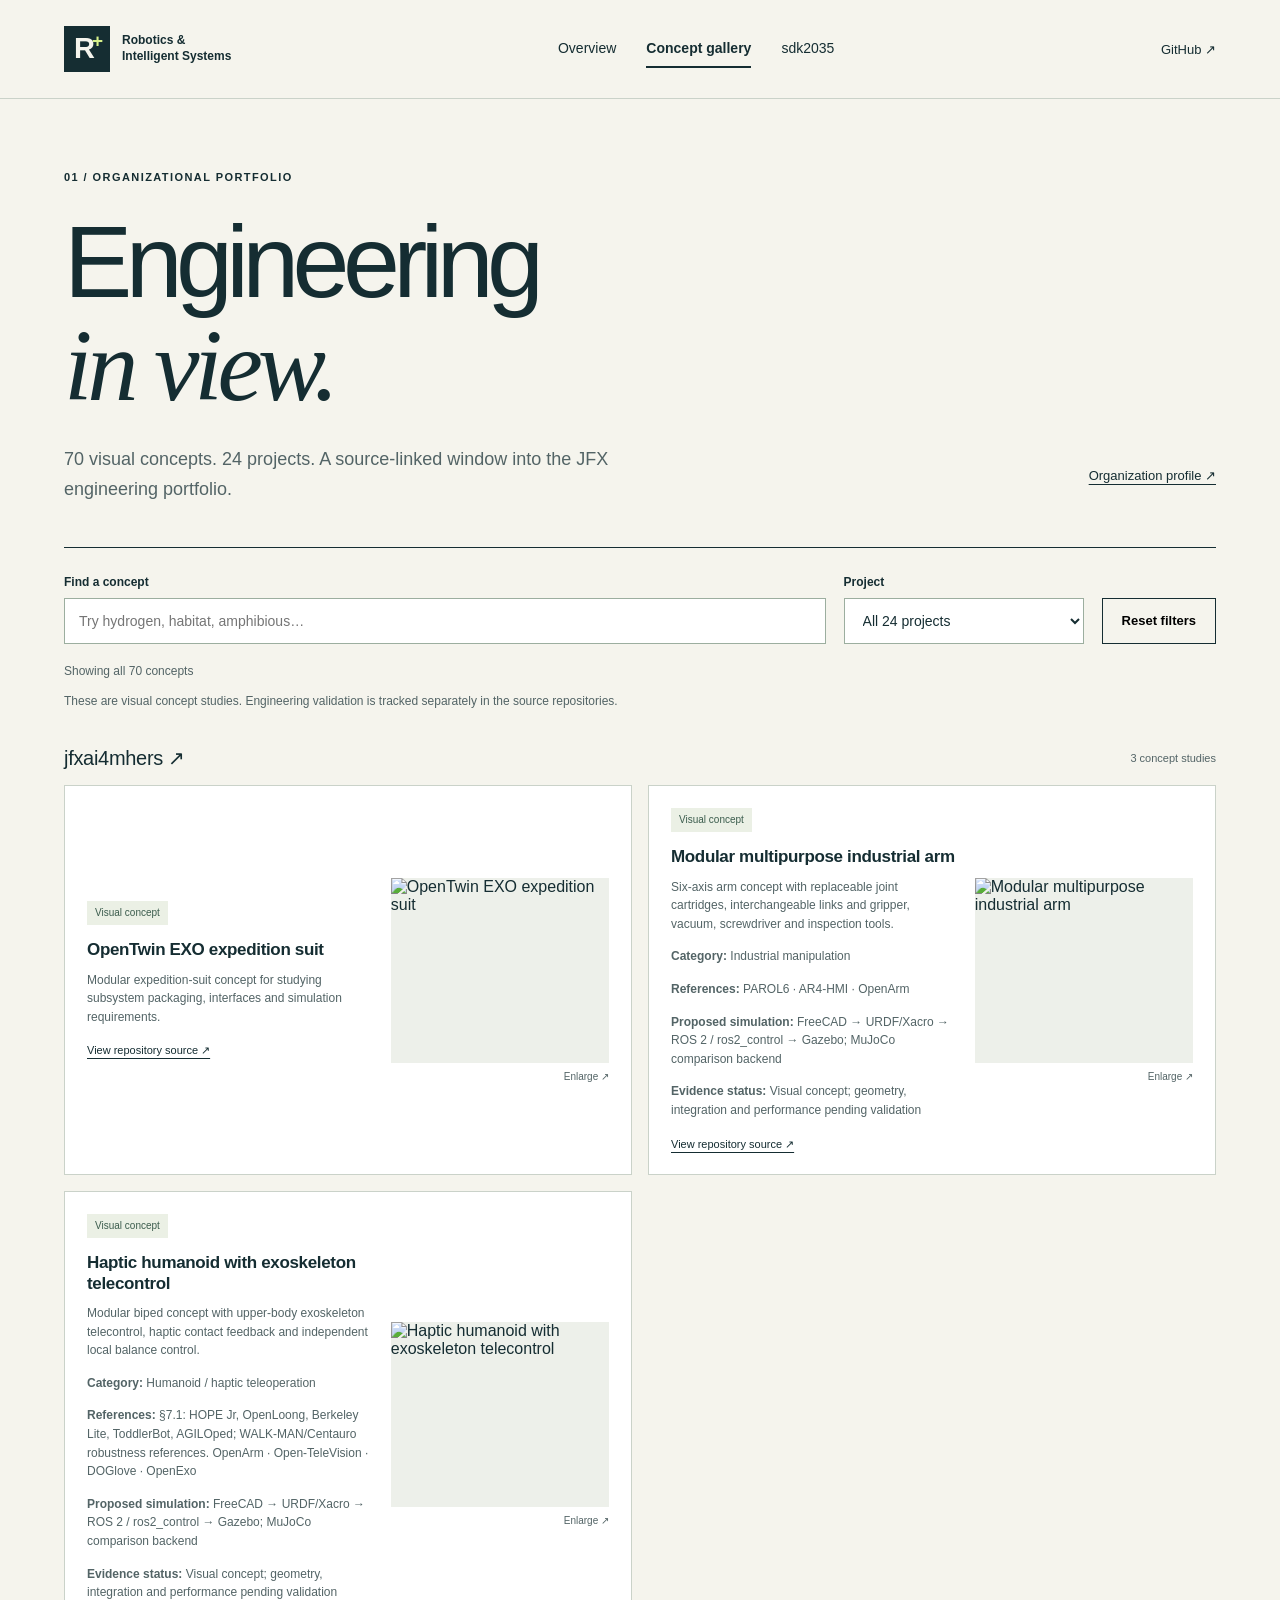
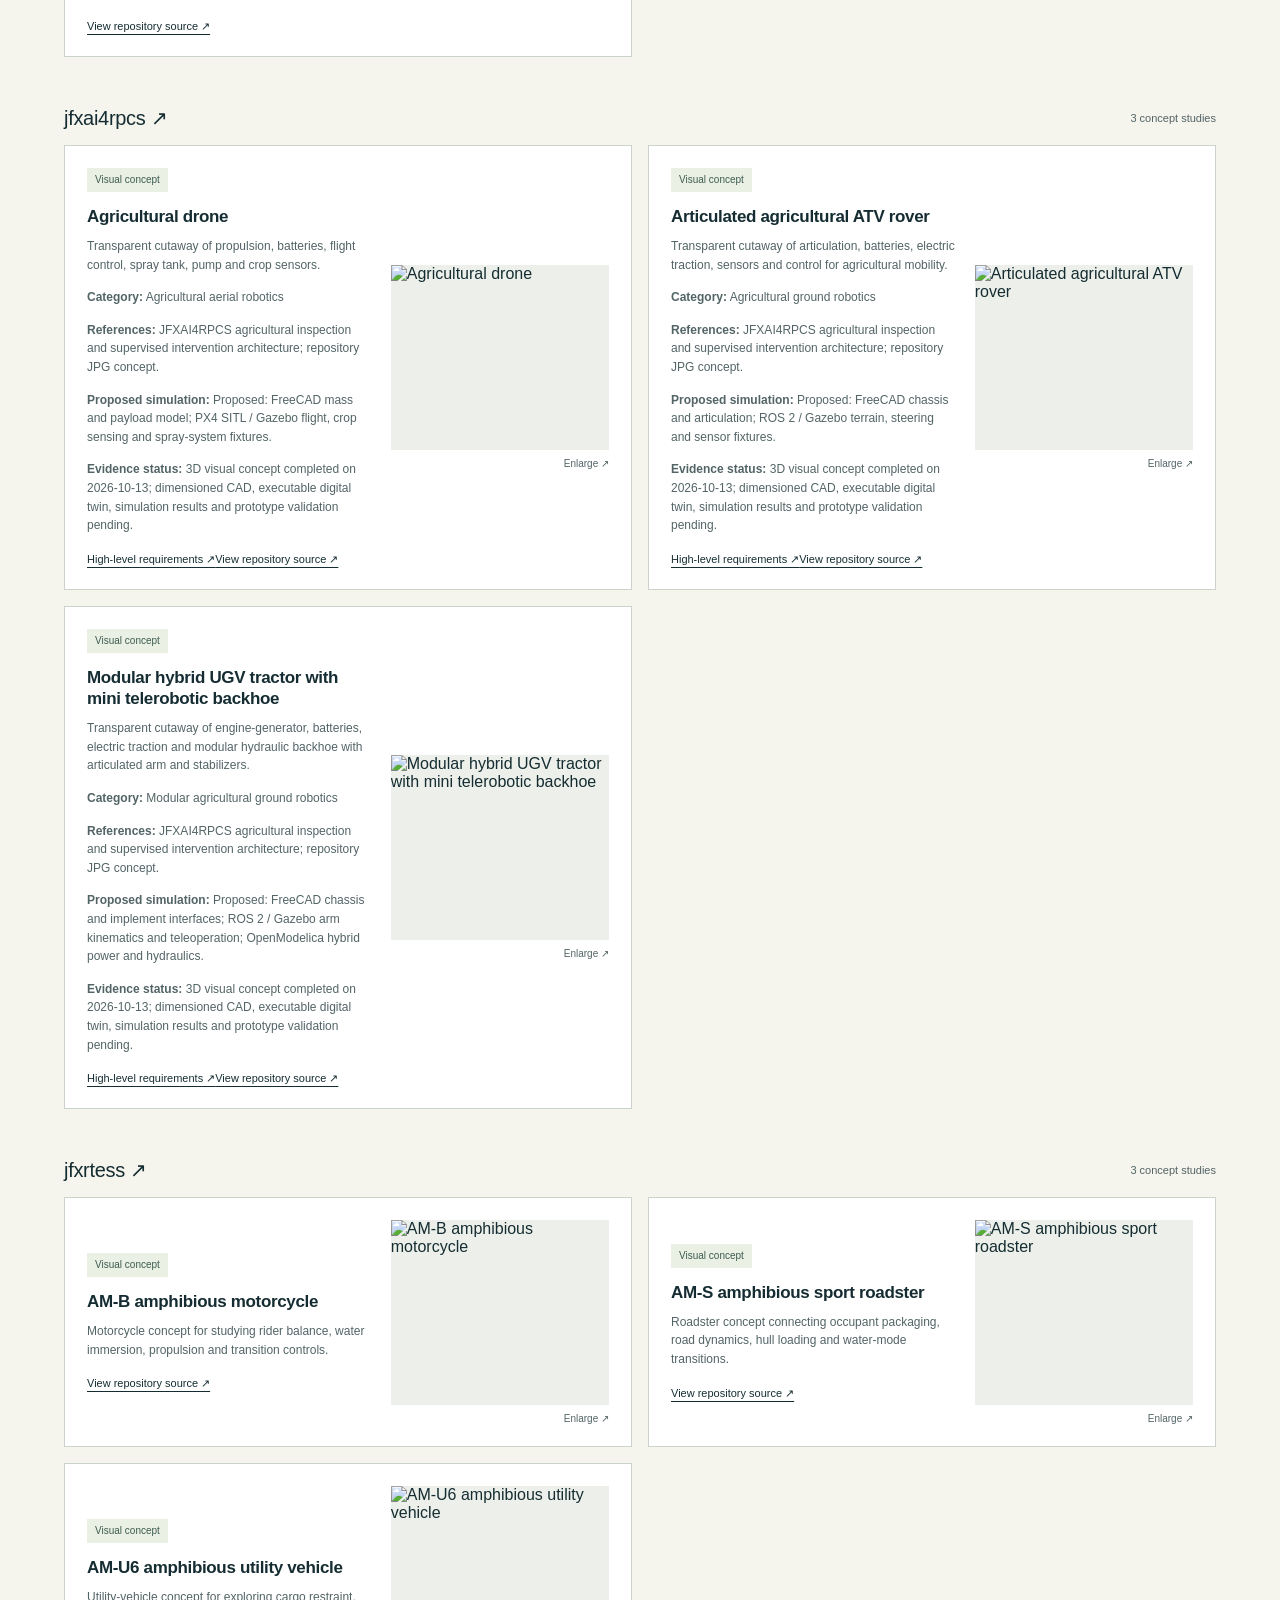
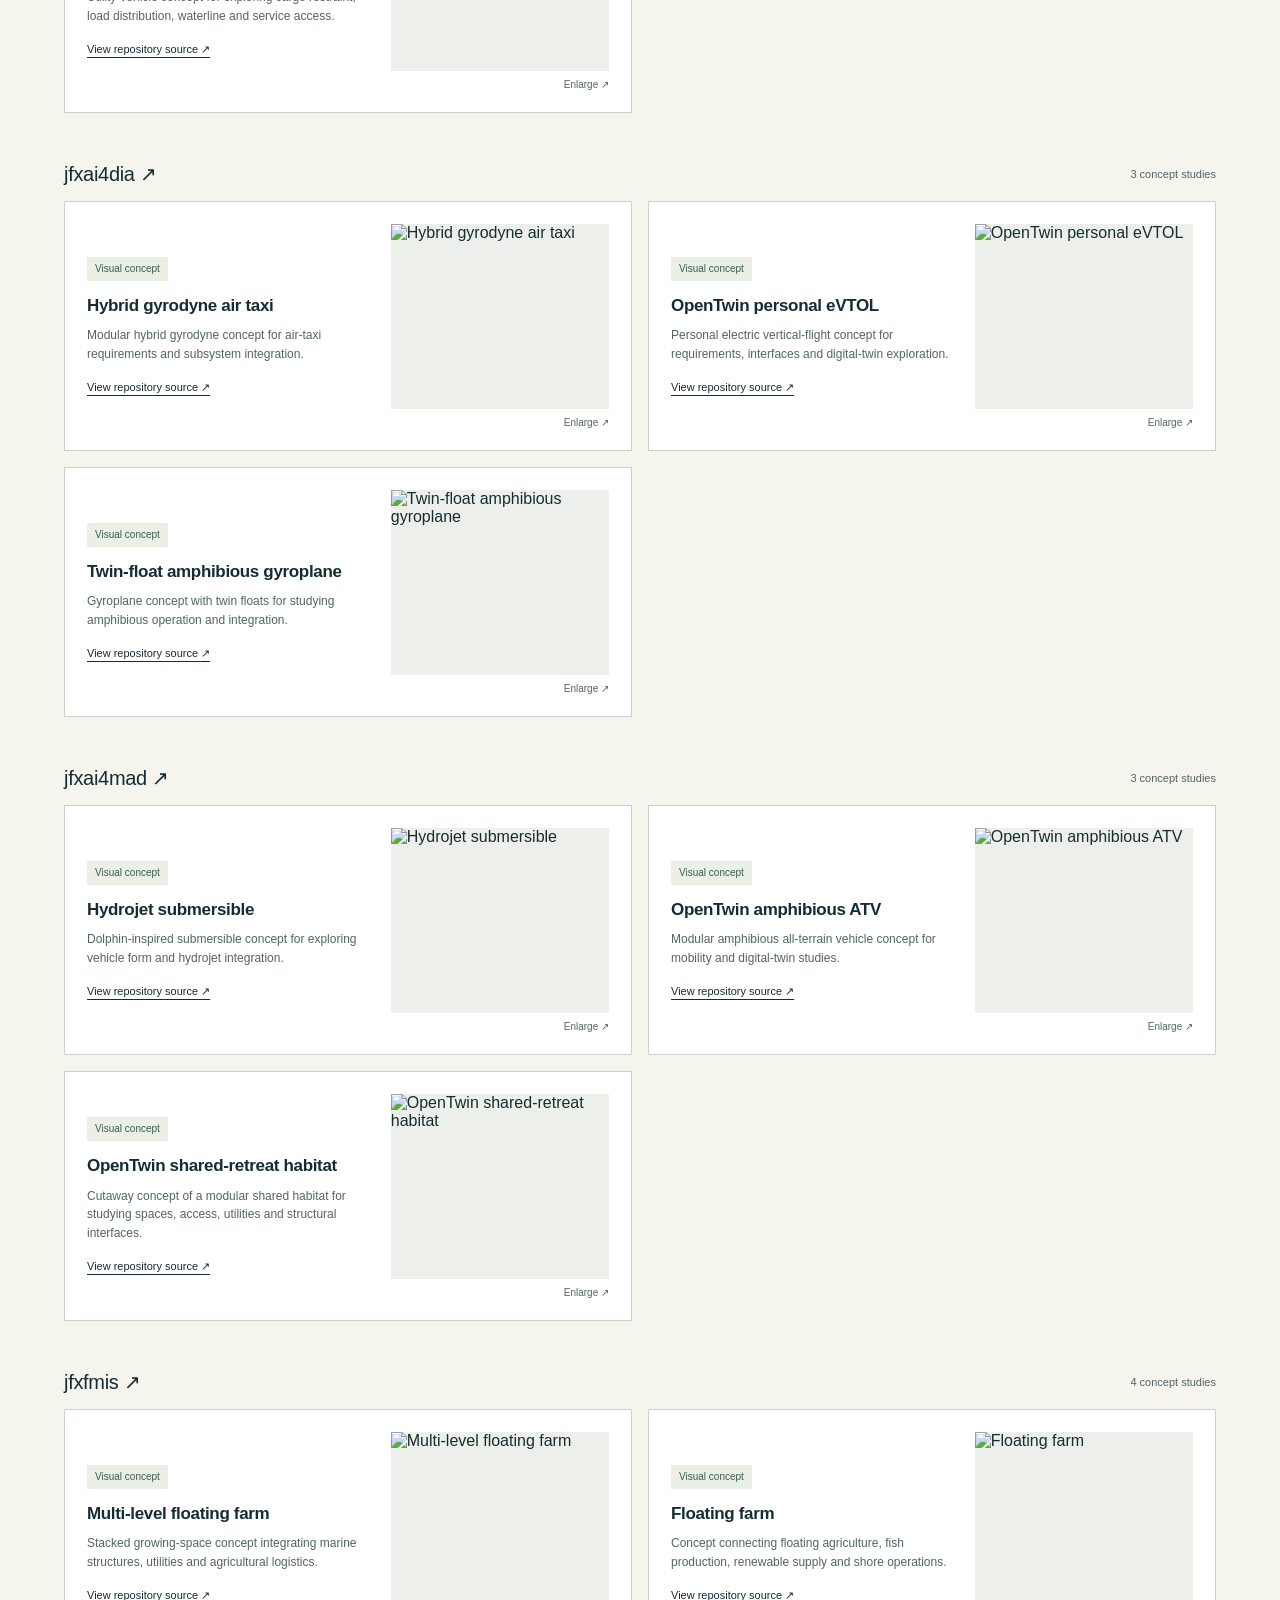
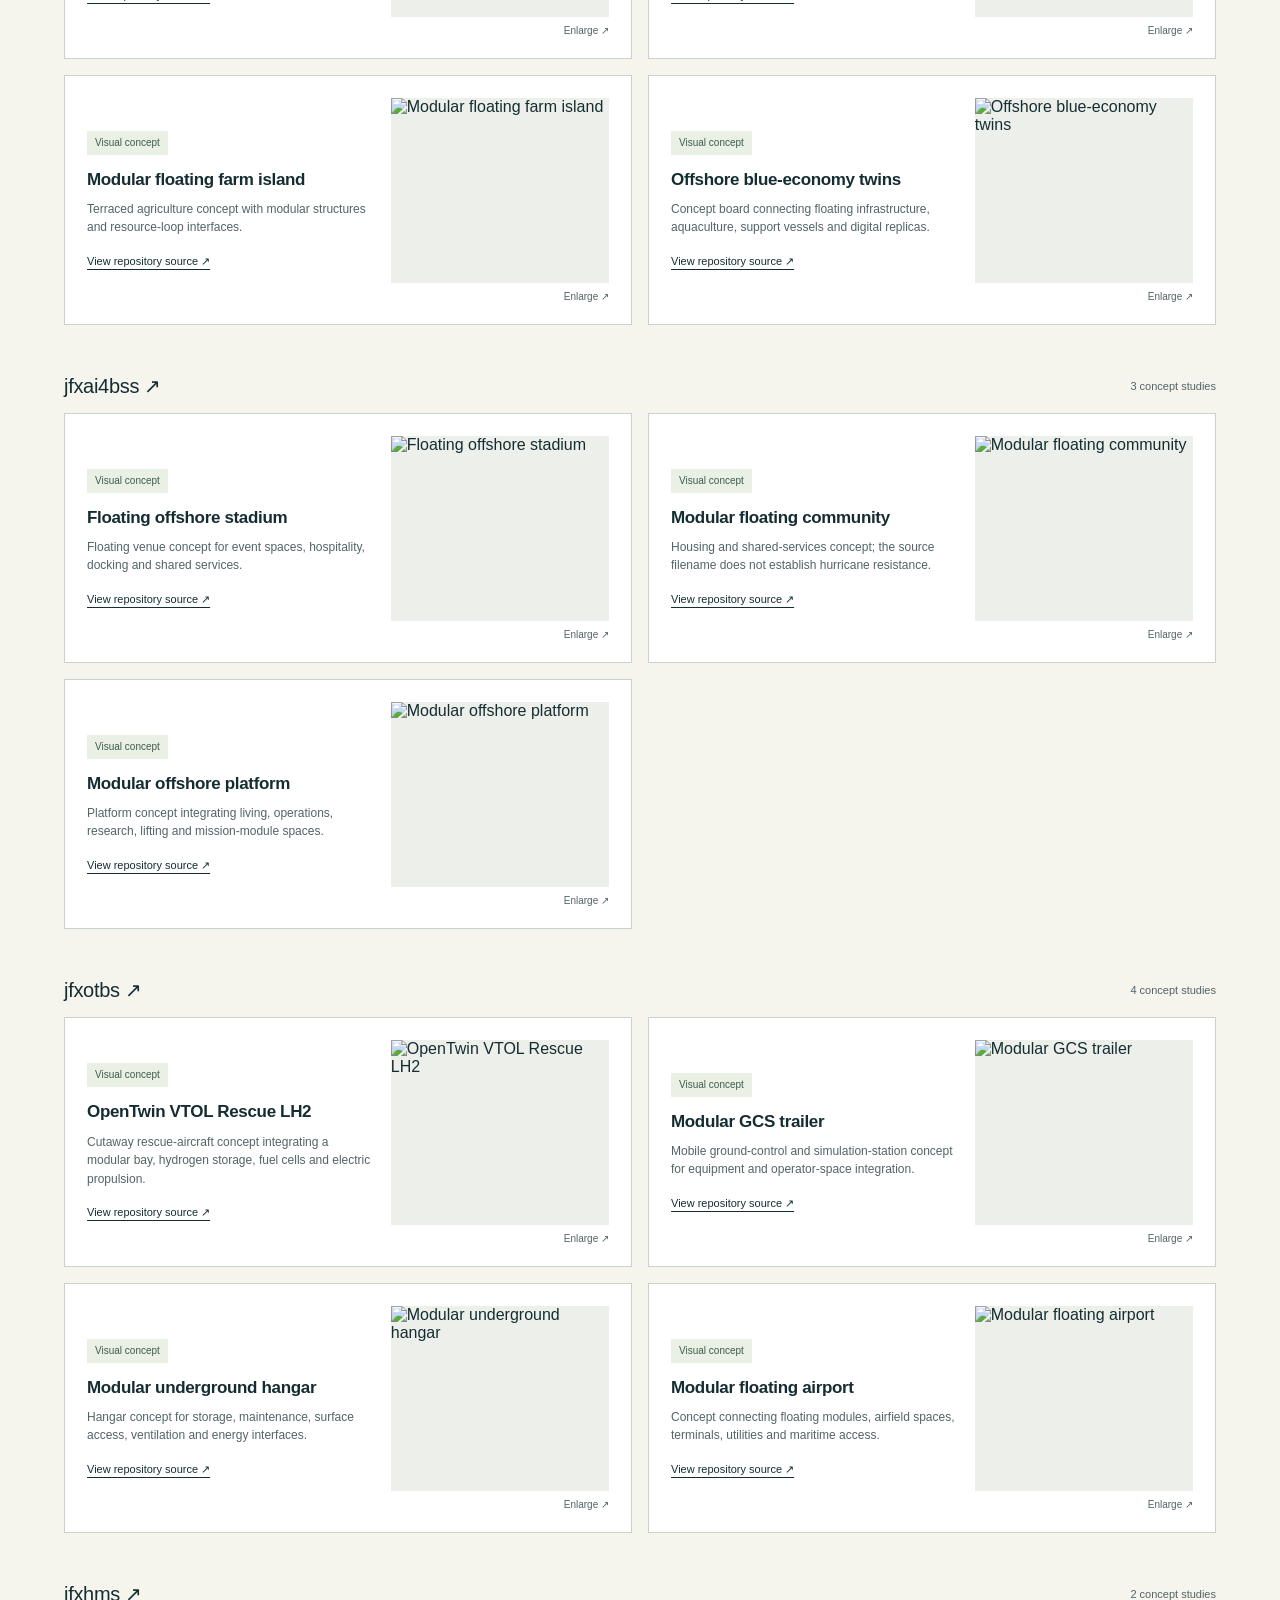
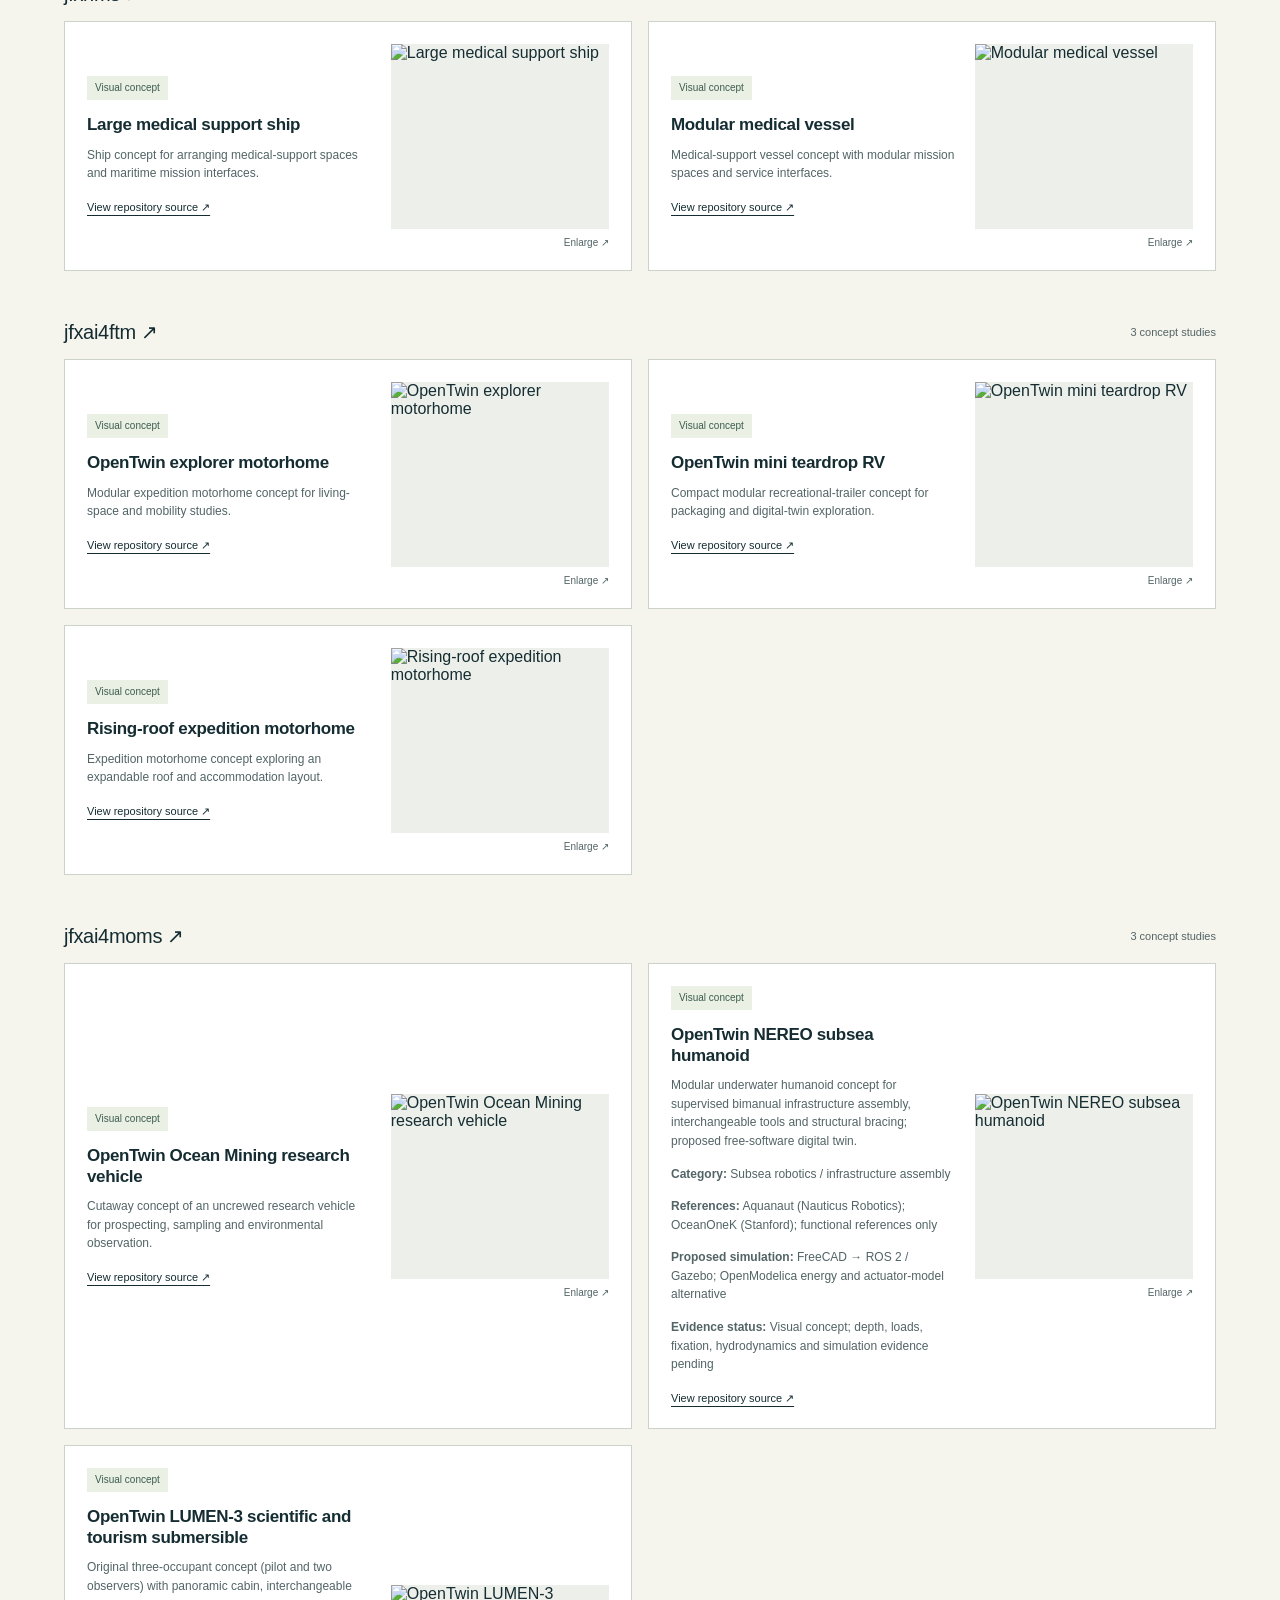
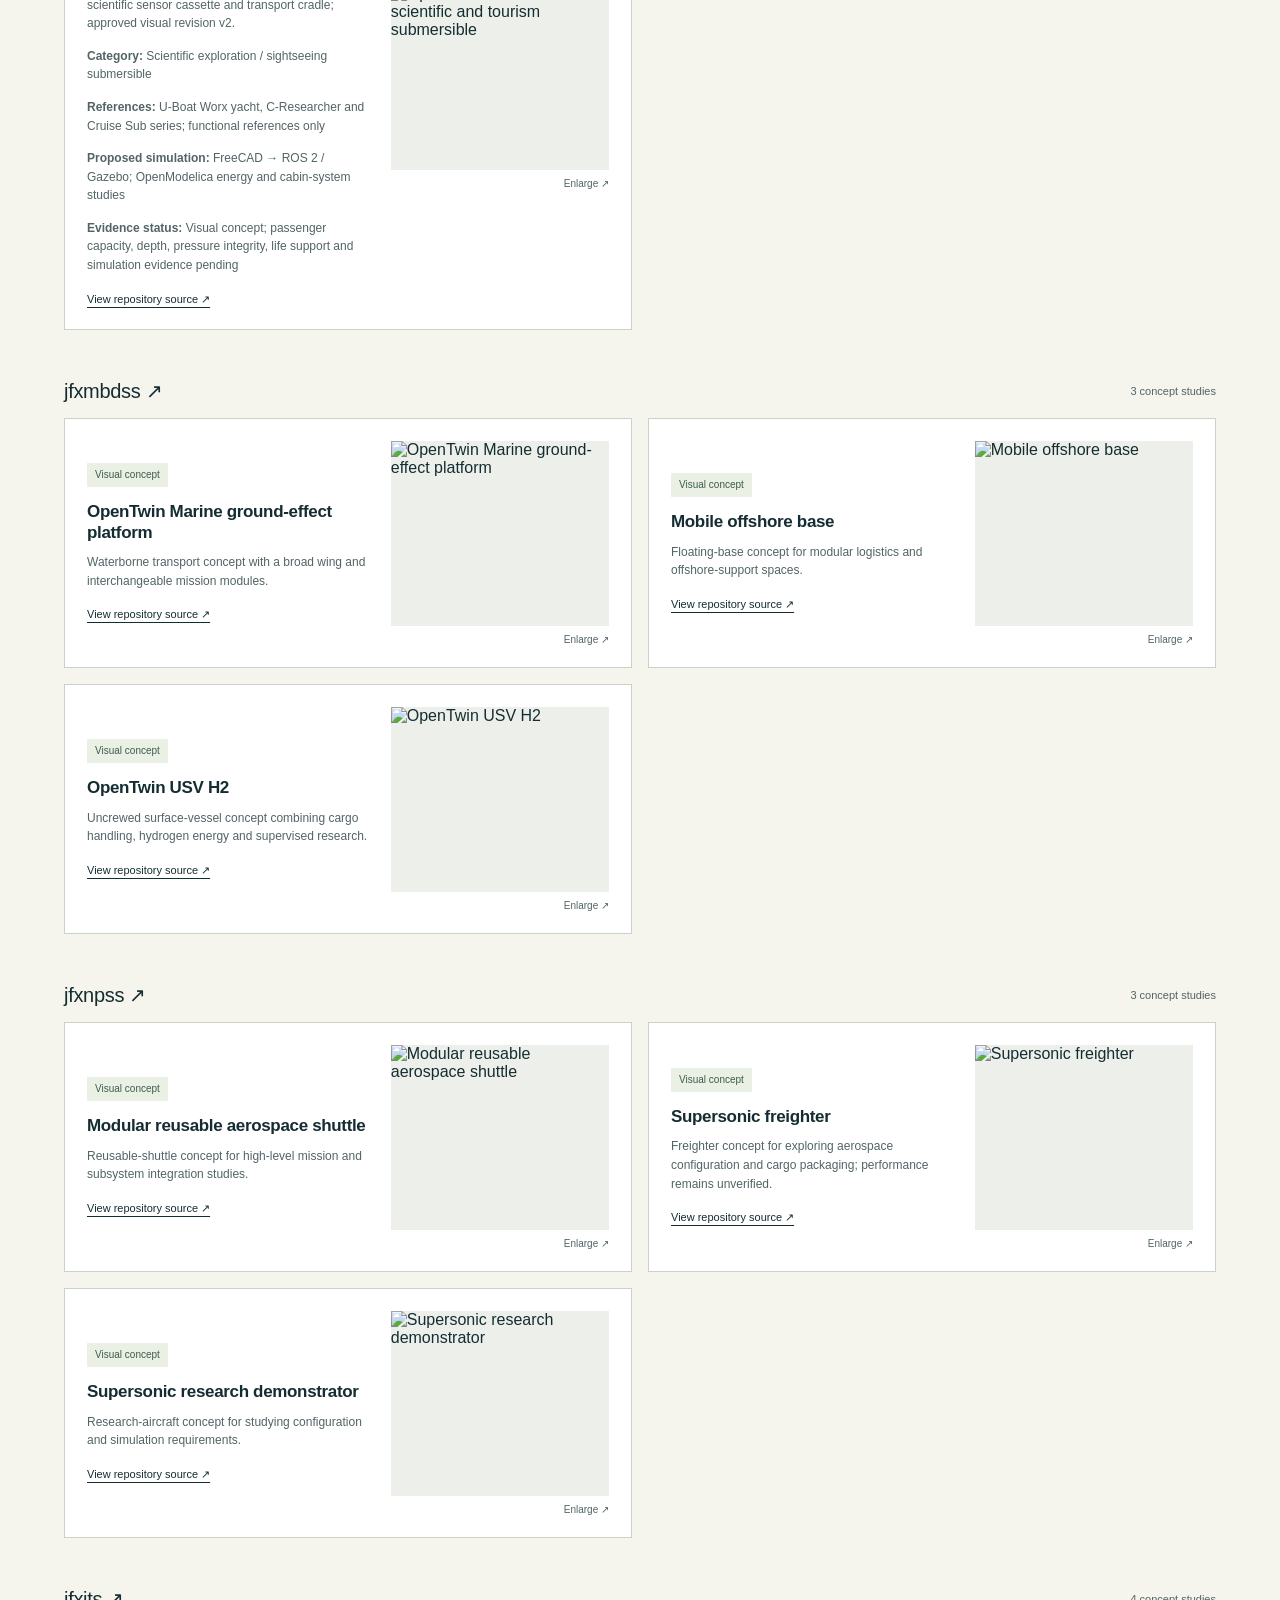
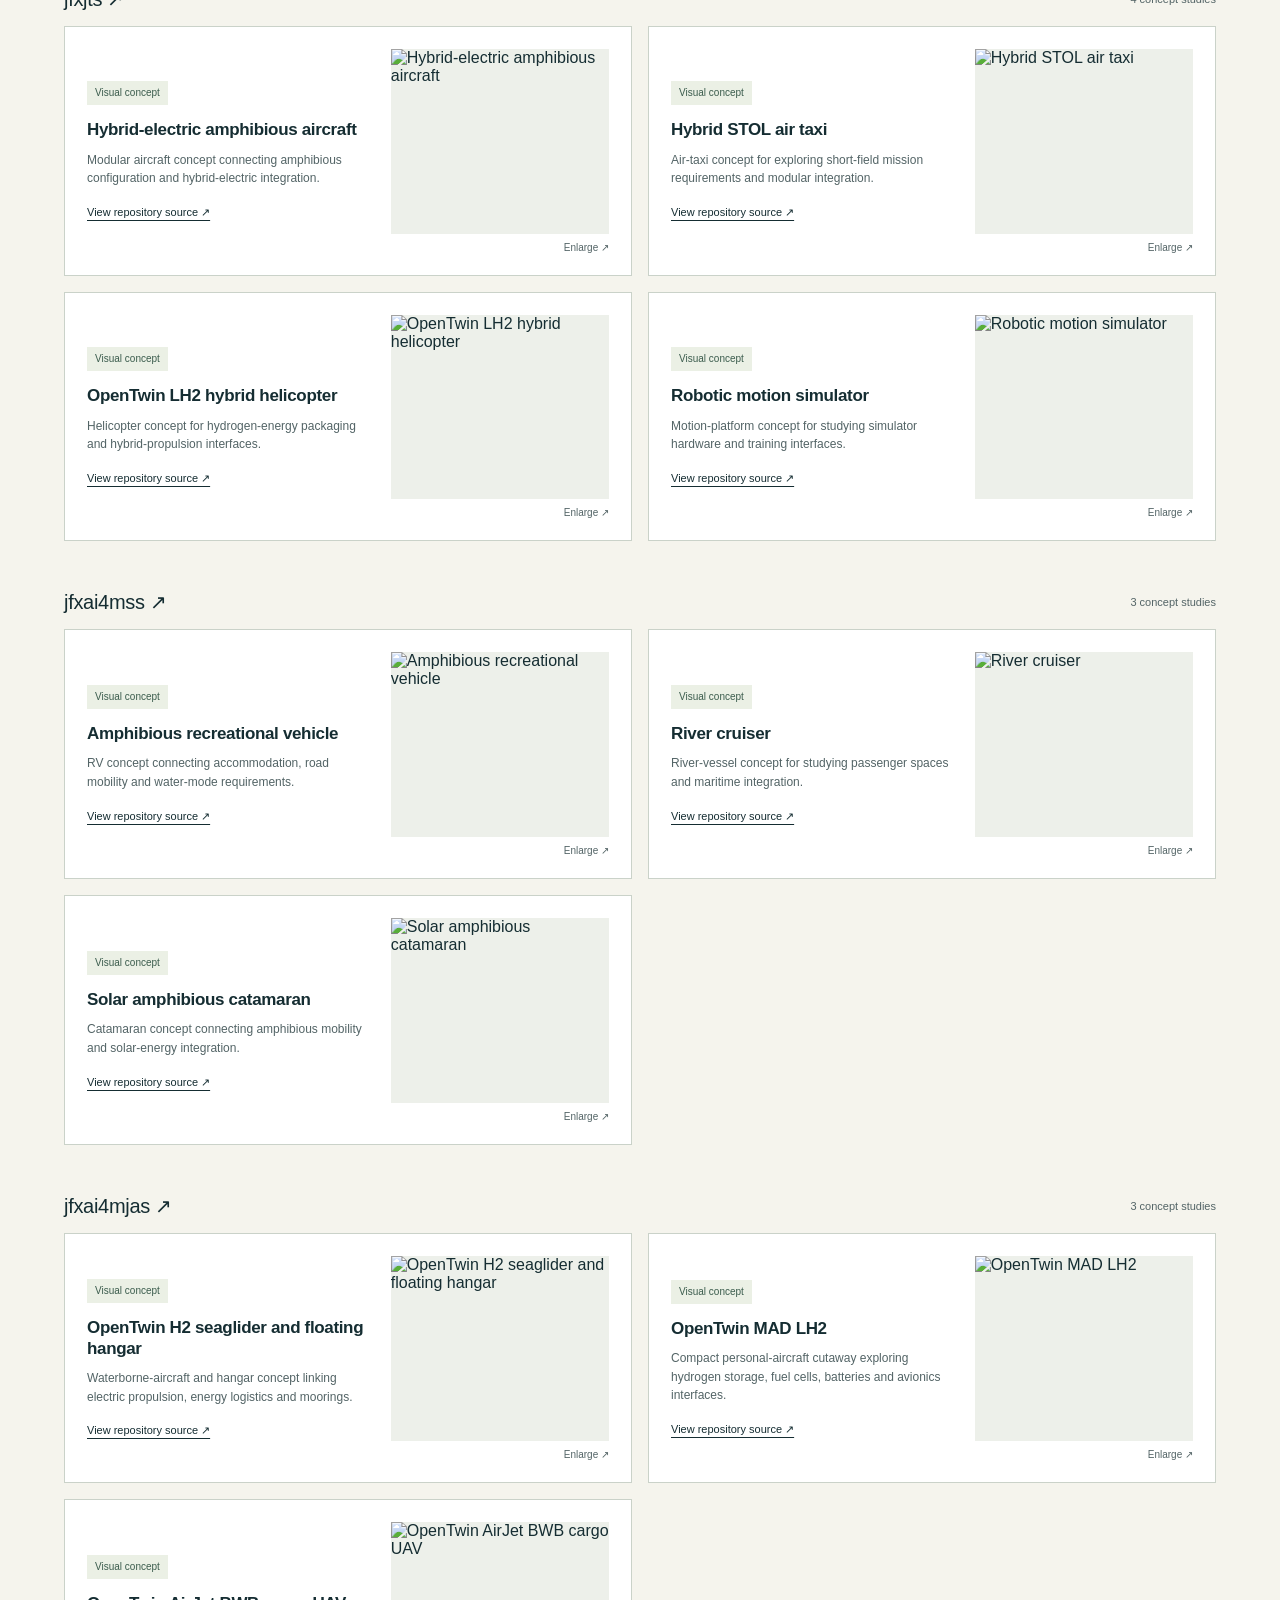
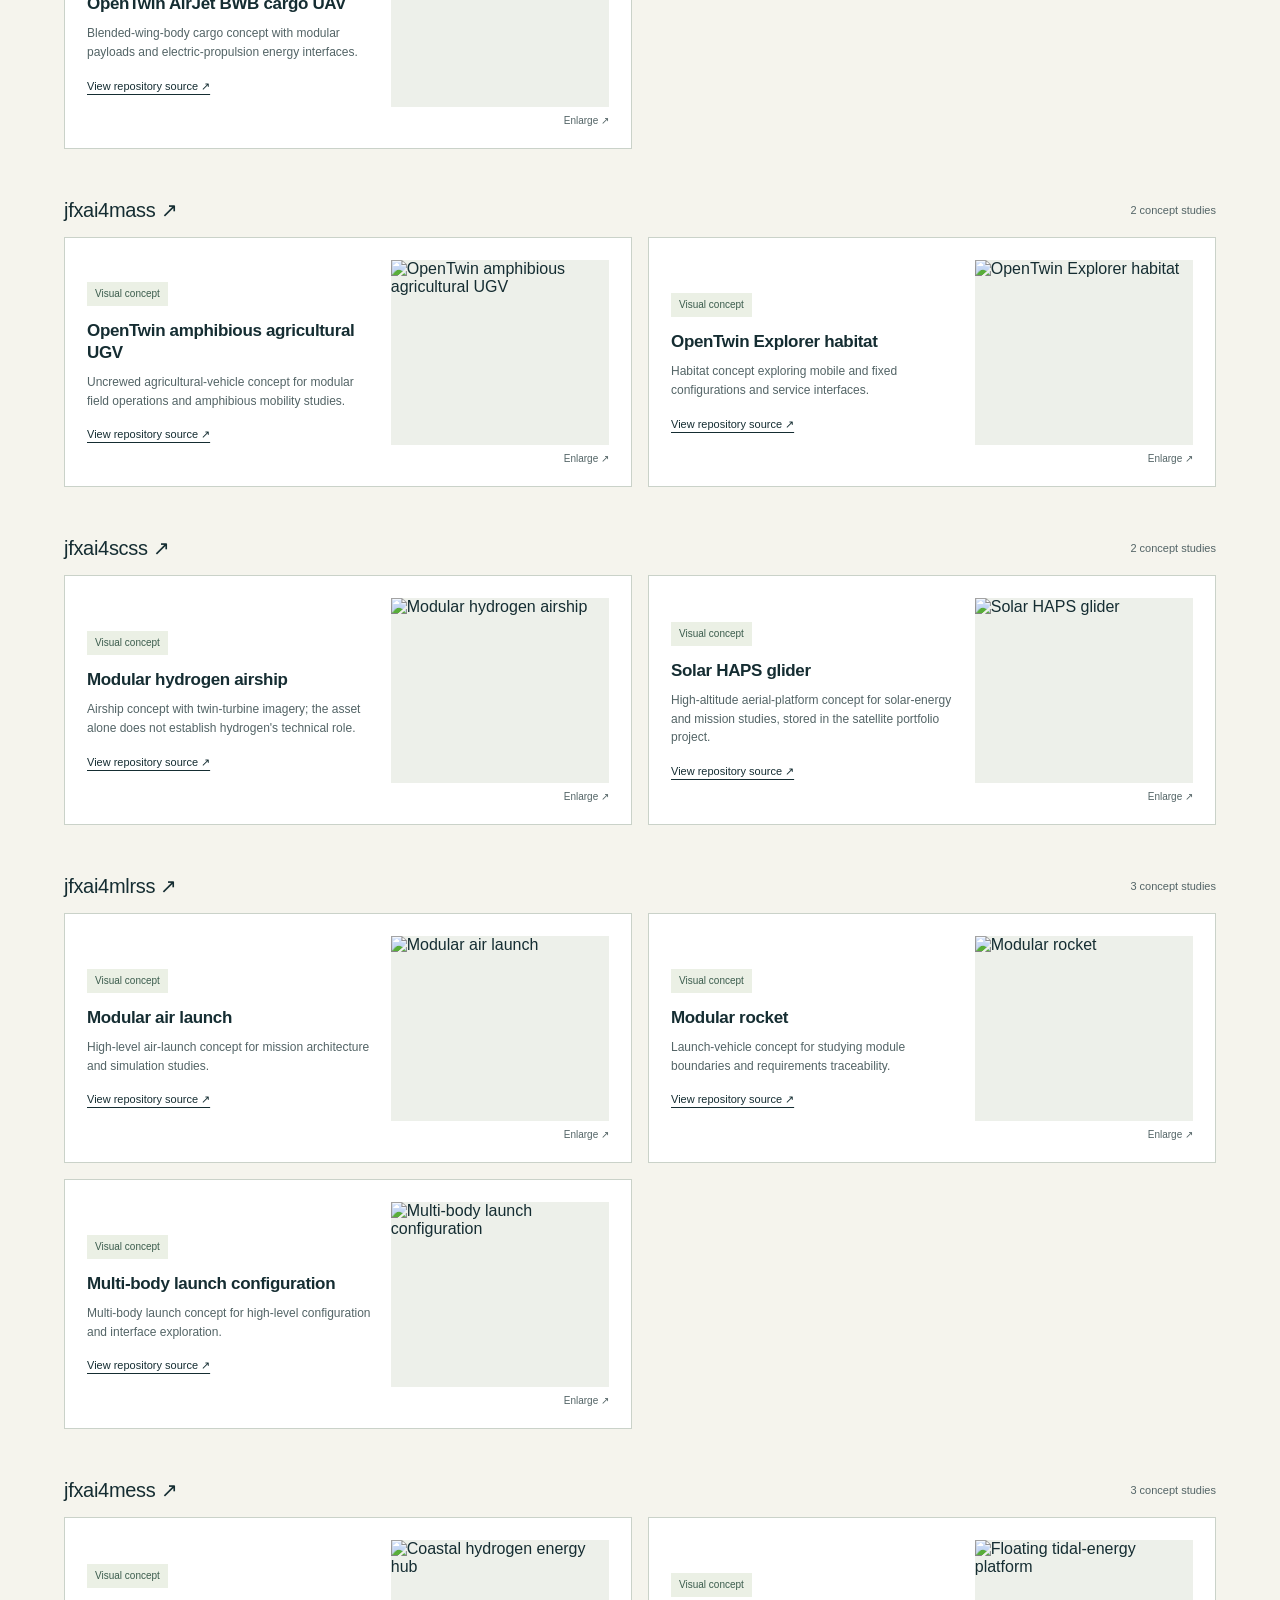
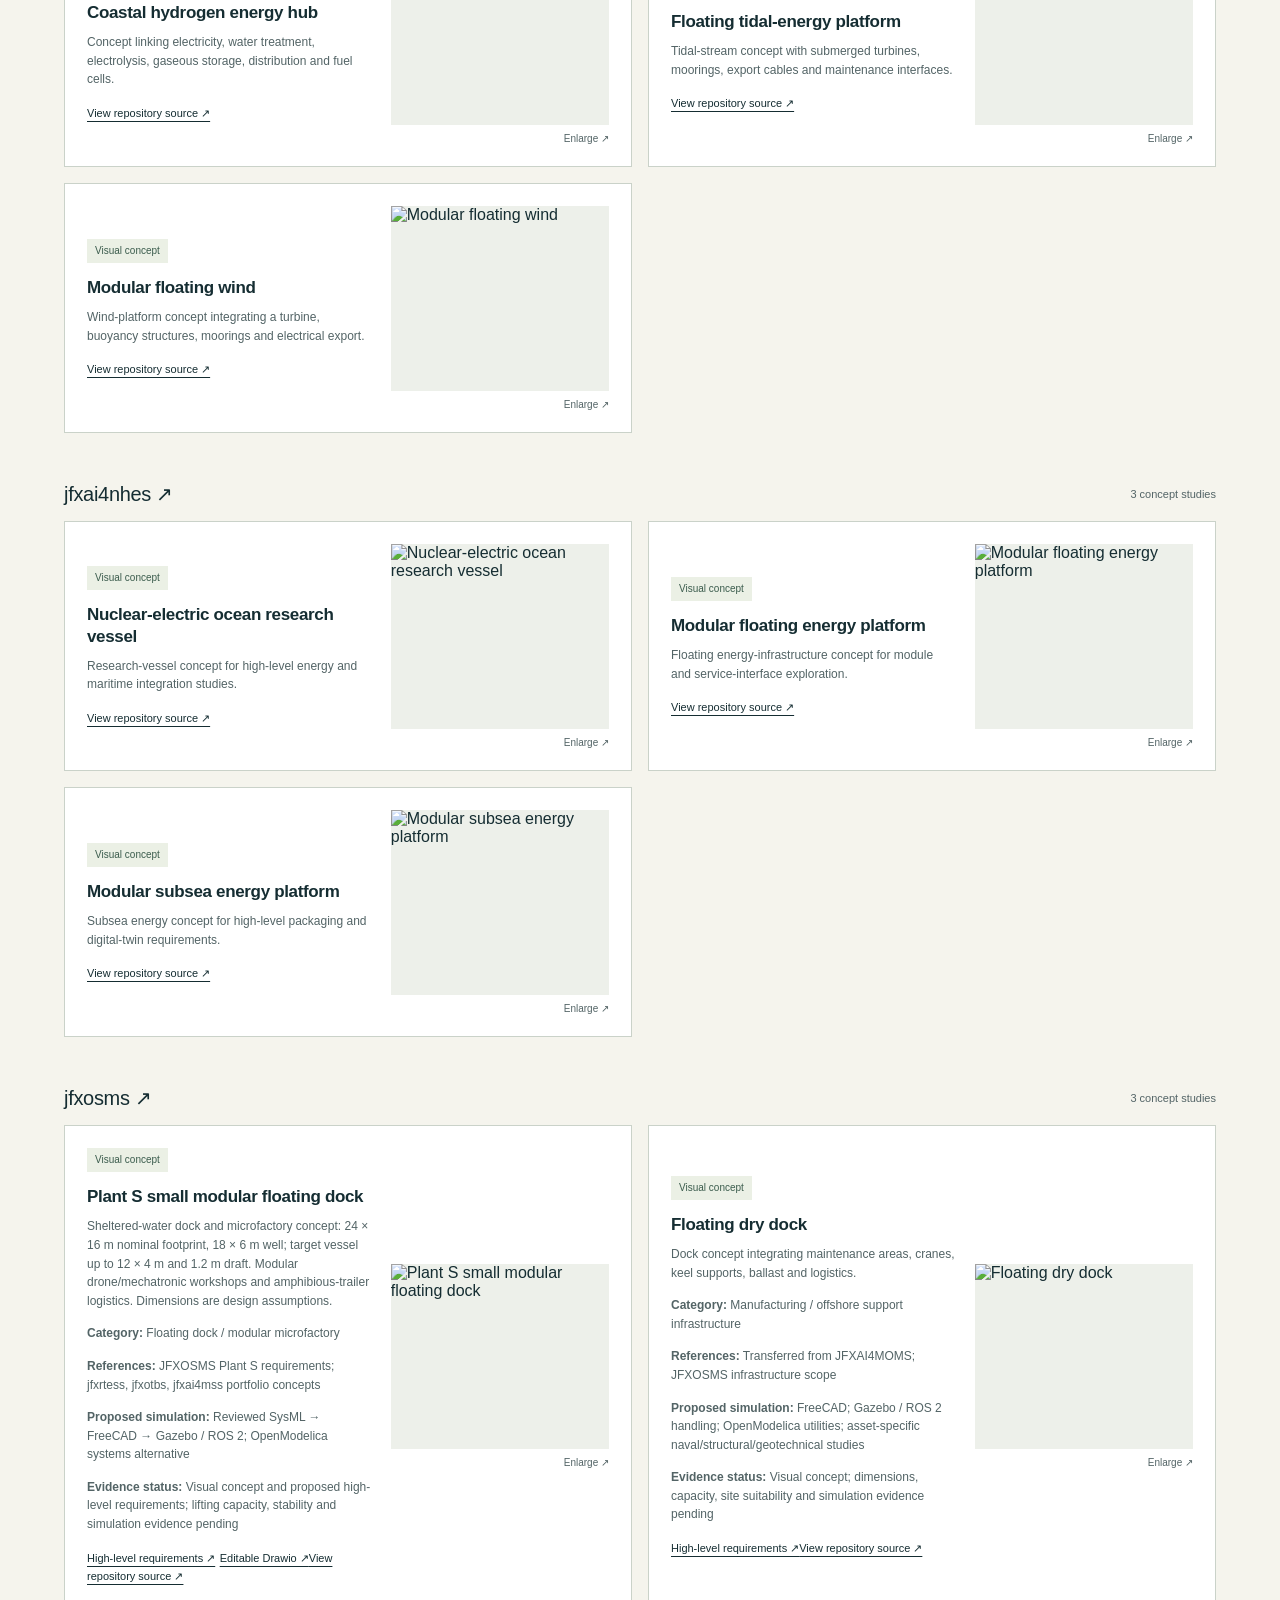
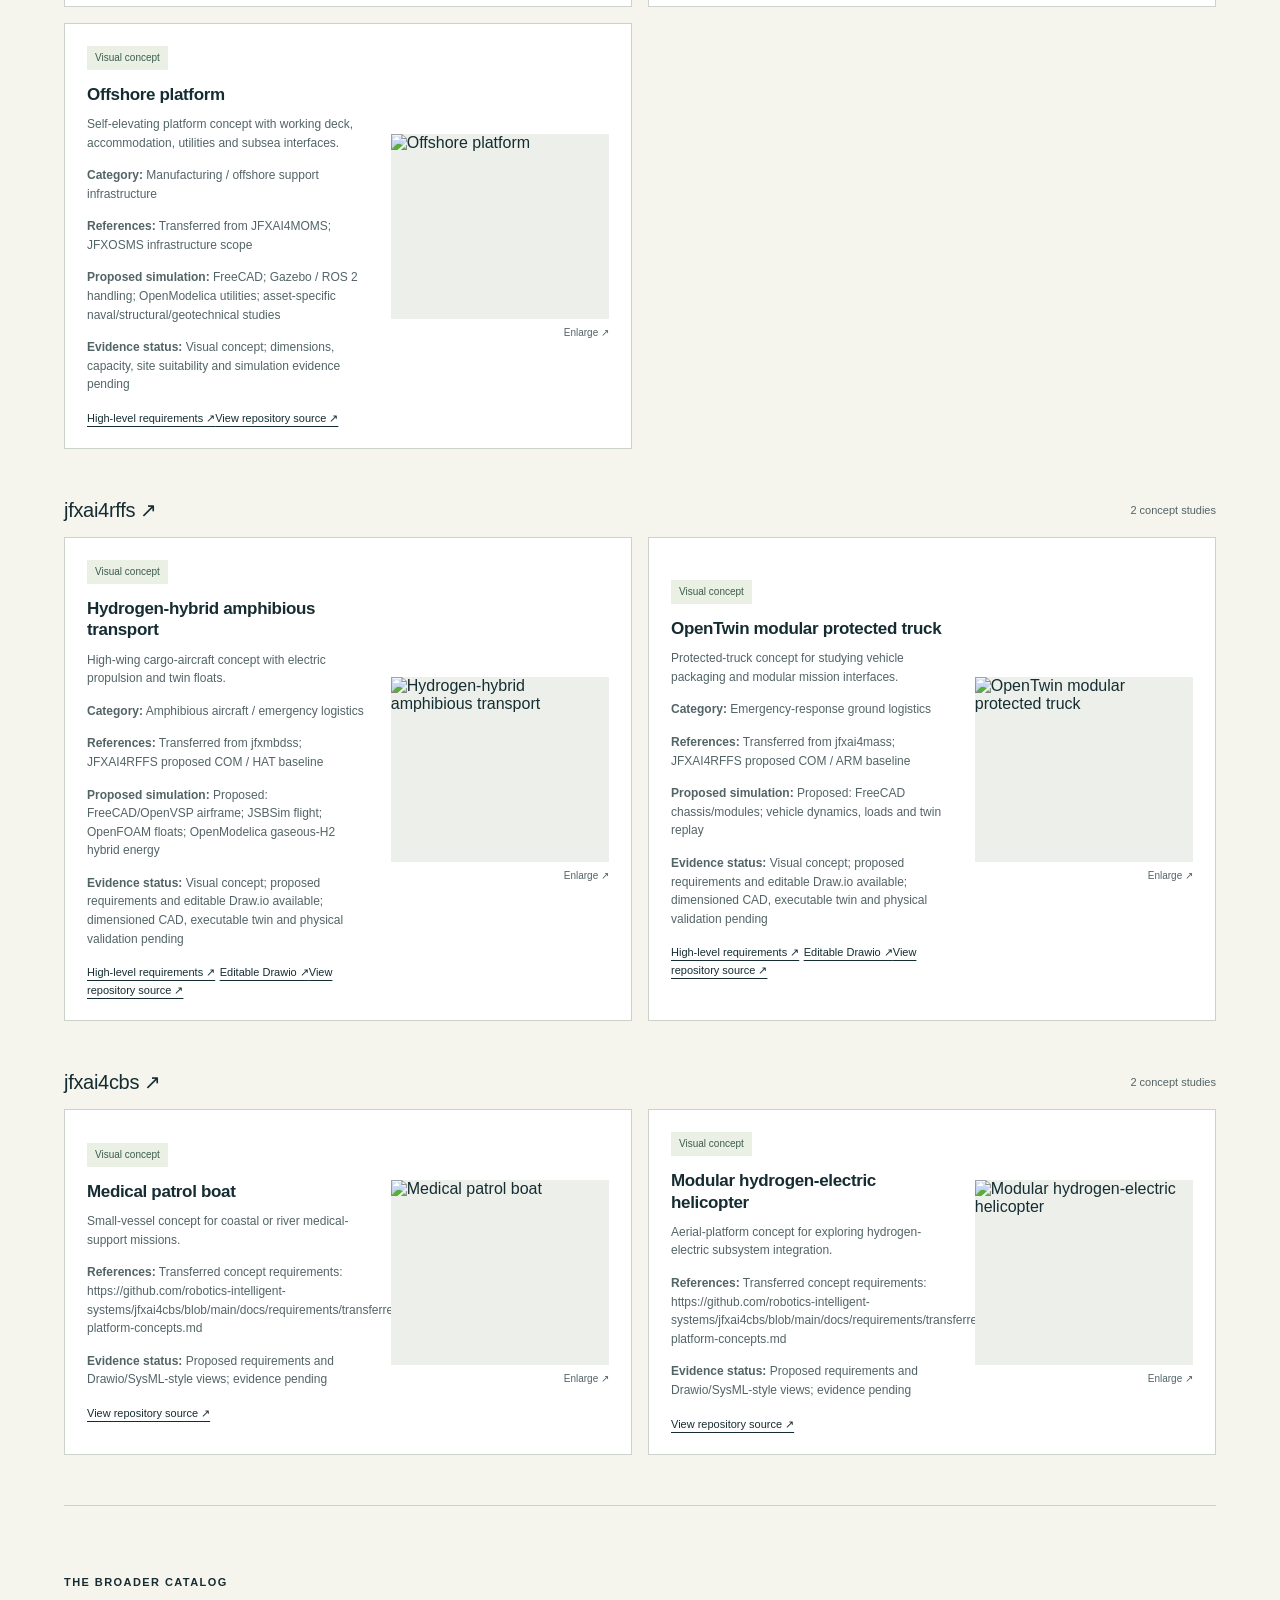
==== commit 406bd36e: "docs: align patrol boat and hydrogen-electric helicopter migration to JFXAI4CBS" ====
--- a/docs/gallery/index.html
+++ b/docs/gallery/index.html
@@ -3,10 +3,10 @@
 <head>
 <meta charset="utf-8"><meta name="viewport" content="width=device-width, initial-scale=1">
 <title>Concept gallery · Robotics &amp; Intelligent Systems</title>
-<meta name="description" content="Browse 70 source-linked CAD concept images across 23 Robotics &amp; Intelligent Systems projects, with search and project filters.">
+<meta name="description" content="Browse 70 source-linked CAD concept images across 24 Robotics &amp; Intelligent Systems projects, with search and project filters.">
 <meta name="theme-color" content="#152d32">
 <link rel="canonical" href="https://robotics-intelligent-systems.github.io/portfolio/gallery/">
-<meta property="og:title" content="Concept gallery"><meta property="og:description" content="Browse 70 source-linked CAD concept images across 23 Robotics &amp; Intelligent Systems projects, with search and project filters.">
+<meta property="og:title" content="Concept gallery"><meta property="og:description" content="Browse 70 source-linked CAD concept images across 24 Robotics &amp; Intelligent Systems projects, with search and project filters.">
 <meta property="og:type" content="website"><meta property="og:url" content="https://robotics-intelligent-systems.github.io/portfolio/gallery/">
 <meta property="og:image" content="https://raw.githubusercontent.com/robotics-intelligent-systems/jfxai4mad/main/MBSE/CAD/opentwin-modular-habitat-shared-retreat-cutaway.jpg">
 <link rel="icon" href="../assets/mark.svg" type="image/svg+xml">
@@ -16,11 +16,11 @@
 <body>
 <a class="skip" href="#main">Skip to content</a>
 <header class="site-header"><a class="brand" href="../"><span class="brand-mark" aria-hidden="true">R<span>+</span></span><span>Robotics &amp;<br>Intelligent Systems</span></a><nav aria-label="Primary"><a class="" href="../">Overview</a><a class="active" href="../gallery/">Concept gallery</a><a class="" href="../sdk2035/">sdk2035</a></nav><a class="github-link" href="https://github.com/robotics-intelligent-systems">GitHub ↗</a></header>
-<main id="main"><section class="page-intro"><p class="eyebrow">01 / ORGANIZATIONAL PORTFOLIO</p><h1>Engineering<br><em>in view.</em></h1><div class="intro-line"><p class="lead">70 visual concepts. 23 projects. A source-linked window into the JFX engineering portfolio.</p><a class="text-link" href="https://github.com/robotics-intelligent-systems/.github">Organization profile ↗</a></div></section>
-<div class="gallery-tools"><form role="search" id="gallery-search"><div class="search-field"><label for="search">Find a concept</label><input type="search" id="search" placeholder="Try hydrogen, habitat, amphibious…" autocomplete="off"></div><div class="project-field"><label for="project">Project</label><select id="project"><option value="all">All 23 projects</option><option value="jfxai4mhers">jfxai4mhers</option><option value="jfxai4rpcs">jfxai4rpcs</option><option value="jfxrtess">jfxrtess</option><option value="jfxai4dia">jfxai4dia</option><option value="jfxai4mad">jfxai4mad</option><option value="jfxfmis">jfxfmis</option><option value="jfxai4bss">jfxai4bss</option><option value="jfxotbs">jfxotbs</option><option value="jfxhms">jfxhms</option><option value="jfxai4ftm">jfxai4ftm</option><option value="jfxai4moms">jfxai4moms</option><option value="jfxmbdss">jfxmbdss</option><option value="jfxnpss">jfxnpss</option><option value="jfxjts">jfxjts</option><option value="jfxai4mss">jfxai4mss</option><option value="jfxai4mjas">jfxai4mjas</option><option value="jfxai4mass">jfxai4mass</option><option value="jfxai4scss">jfxai4scss</option><option value="jfxai4mlrss">jfxai4mlrss</option><option value="jfxai4mess">jfxai4mess</option><option value="jfxai4nhes">jfxai4nhes</option><option value="jfxosms">jfxosms</option><option value="jfxai4rffs">jfxai4rffs</option></select></div><button class="button" type="reset">Reset filters</button></form><p id="result-count" role="status" aria-live="polite">Showing all 70 concepts</p><noscript><p>All concepts are visible below. Search and enlarged previews require JavaScript; repository links work without it.</p></noscript></div>
+<main id="main"><section class="page-intro"><p class="eyebrow">01 / ORGANIZATIONAL PORTFOLIO</p><h1>Engineering<br><em>in view.</em></h1><div class="intro-line"><p class="lead">70 visual concepts. 24 projects. A source-linked window into the JFX engineering portfolio.</p><a class="text-link" href="https://github.com/robotics-intelligent-systems/.github">Organization profile ↗</a></div></section>
+<div class="gallery-tools"><form role="search" id="gallery-search"><div class="search-field"><label for="search">Find a concept</label><input type="search" id="search" placeholder="Try hydrogen, habitat, amphibious…" autocomplete="off"></div><div class="project-field"><label for="project">Project</label><select id="project"><option value="all">All 24 projects</option><option value="jfxai4mhers">jfxai4mhers</option><option value="jfxai4rpcs">jfxai4rpcs</option><option value="jfxrtess">jfxrtess</option><option value="jfxai4dia">jfxai4dia</option><option value="jfxai4mad">jfxai4mad</option><option value="jfxfmis">jfxfmis</option><option value="jfxai4bss">jfxai4bss</option><option value="jfxotbs">jfxotbs</option><option value="jfxhms">jfxhms</option><option value="jfxai4ftm">jfxai4ftm</option><option value="jfxai4moms">jfxai4moms</option><option value="jfxmbdss">jfxmbdss</option><option value="jfxnpss">jfxnpss</option><option value="jfxjts">jfxjts</option><option value="jfxai4mss">jfxai4mss</option><option value="jfxai4mjas">jfxai4mjas</option><option value="jfxai4mass">jfxai4mass</option><option value="jfxai4scss">jfxai4scss</option><option value="jfxai4mlrss">jfxai4mlrss</option><option value="jfxai4mess">jfxai4mess</option><option value="jfxai4nhes">jfxai4nhes</option><option value="jfxosms">jfxosms</option><option value="jfxai4rffs">jfxai4rffs</option><option value="jfxai4cbs">jfxai4cbs</option></select></div><button class="button" type="reset">Reset filters</button></form><p id="result-count" role="status" aria-live="polite">Showing all 70 concepts</p><noscript><p>All concepts are visible below. Search and enlarged previews require JavaScript; repository links work without it.</p></noscript></div>
 <p class="gallery-note">These are visual concept studies. Engineering validation is tracked separately in the source repositories.</p>
-<div id="concepts"><section class="concept-group" data-group="jfxai4mhers"><div class="group-heading"><h2><a class="" href="https://github.com/robotics-intelligent-systems/jfxai4mhers">jfxai4mhers ↗</a></h2><span>3 concept studies</span></div><div class="concept-grid"><article class="concept" data-project="jfxai4mhers" data-search="jfxai4mhers opentwin exo expedition suit modular expedition-suit concept for studying subsystem packaging, interfaces and simulation requirements."><div class="concept-copy"><span class="status">Visual concept</span><h3>OpenTwin EXO expedition suit</h3><p>Modular expedition-suit concept for studying subsystem packaging, interfaces and simulation requirements.</p><a class="source-link" href="https://github.com/robotics-intelligent-systems/jfxai4mhers/blob/main/MBSE/CAD/h2fly-opentwin-exo-modular-expedition-suit-concept-v3.jpg">View repository source ↗</a></div><figure><a class="zoom" href="https://github.com/robotics-intelligent-systems/jfxai4mhers/blob/main/MBSE/CAD/h2fly-opentwin-exo-modular-expedition-suit-concept-v3.jpg" data-image="https://raw.githubusercontent.com/robotics-intelligent-systems/jfxai4mhers/main/MBSE/CAD/h2fly-opentwin-exo-modular-expedition-suit-concept-v3.jpg" data-title="OpenTwin EXO expedition suit" aria-label="Preview OpenTwin EXO expedition suit"><img src="https://raw.githubusercontent.com/robotics-intelligent-systems/jfxai4mhers/main/MBSE/CAD/h2fly-opentwin-exo-modular-expedition-suit-concept-v3.jpg" alt="OpenTwin EXO expedition suit" loading="lazy" decoding="async"><span>Enlarge ↗</span></a></figure></article><article class="concept" data-project="jfxai4mhers" data-search="jfxai4mhers modular multipurpose industrial arm six-axis arm concept with replaceable joint cartridges, interchangeable links and gripper, vacuum, screwdriver and inspection tools."><div class="concept-copy"><span class="status">Visual concept</span><h3>Modular multipurpose industrial arm</h3><p>Six-axis arm concept with replaceable joint cartridges, interchangeable links and gripper, vacuum, screwdriver and inspection tools.</p><p><strong>Category:</strong> Industrial manipulation</p><p><strong>References:</strong> PAROL6 · AR4-HMI · OpenArm</p><p><strong>Proposed simulation:</strong> FreeCAD → URDF/Xacro → ROS 2 / ros2_control → Gazebo; MuJoCo comparison backend</p><p><strong>Evidence status:</strong> Visual concept; geometry, integration and performance pending validation</p><a class="source-link" href="https://github.com/robotics-intelligent-systems/jfxai4mhers/blob/main/MBSE/CAD/jfxai4mhers-modular-industrial-arm-digital-twin-concept-v1.jpg">View repository source ↗</a></div><figure><a class="zoom" href="https://github.com/robotics-intelligent-systems/jfxai4mhers/blob/main/MBSE/CAD/jfxai4mhers-modular-industrial-arm-digital-twin-concept-v1.jpg" data-image="https://raw.githubusercontent.com/robotics-intelligent-systems/jfxai4mhers/main/MBSE/CAD/jfxai4mhers-modular-industrial-arm-digital-twin-concept-v1.jpg" data-title="Modular multipurpose industrial arm" aria-label="Preview Modular multipurpose industrial arm"><img src="https://raw.githubusercontent.com/robotics-intelligent-systems/jfxai4mhers/main/MBSE/CAD/jfxai4mhers-modular-industrial-arm-digital-twin-concept-v1.jpg" alt="Modular multipurpose industrial arm" loading="lazy" decoding="async"><span>Enlarge ↗</span></a></figure></article><article class="concept" data-project="jfxai4mhers" data-search="jfxai4mhers haptic humanoid with exoskeleton telecontrol modular biped concept with upper-body exoskeleton telecontrol, haptic contact feedback and independent local balance control."><div class="concept-copy"><span class="status">Visual concept</span><h3>Haptic humanoid with exoskeleton telecontrol</h3><p>Modular biped concept with upper-body exoskeleton telecontrol, haptic contact feedback and independent local balance control.</p><p><strong>Category:</strong> Humanoid / haptic teleoperation</p><p><strong>References:</strong> §7.1: HOPE Jr, OpenLoong, Berkeley Lite, ToddlerBot, AGILOped; WALK-MAN/Centauro robustness references. OpenArm · Open-TeleVision · DOGlove · OpenExo</p><p><strong>Proposed simulation:</strong> FreeCAD → URDF/Xacro → ROS 2 / ros2_control → Gazebo; MuJoCo comparison backend</p><p><strong>Evidence status:</strong> Visual concept; geometry, integration and performance pending validation</p><a class="source-link" href="https://github.com/robotics-intelligent-systems/jfxai4mhers/blob/main/MBSE/CAD/jfxai4mhers-haptic-humanoid-exoskeleton-digital-twin-concept-v1.jpg">View repository source ↗</a></div><figure><a class="zoom" href="https://github.com/robotics-intelligent-systems/jfxai4mhers/blob/main/MBSE/CAD/jfxai4mhers-haptic-humanoid-exoskeleton-digital-twin-concept-v1.jpg" data-image="https://raw.githubusercontent.com/robotics-intelligent-systems/jfxai4mhers/main/MBSE/CAD/jfxai4mhers-haptic-humanoid-exoskeleton-digital-twin-concept-v1.jpg" data-title="Haptic humanoid with exoskeleton telecontrol" aria-label="Preview Haptic humanoid with exoskeleton telecontrol"><img src="https://raw.githubusercontent.com/robotics-intelligent-systems/jfxai4mhers/main/MBSE/CAD/jfxai4mhers-haptic-humanoid-exoskeleton-digital-twin-concept-v1.jpg" alt="Haptic humanoid with exoskeleton telecontrol" loading="lazy" decoding="async"><span>Enlarge ↗</span></a></figure></article></div></section><section class="concept-group" data-group="jfxai4rpcs"><div class="group-heading"><h2><a class="" href="https://github.com/robotics-intelligent-systems/jfxai4rpcs">jfxai4rpcs ↗</a></h2><span>3 concept studies</span></div><div class="concept-grid"><article class="concept" data-project="jfxai4rpcs" data-search="jfxai4rpcs agricultural drone transparent cutaway of propulsion, batteries, flight control, spray tank, pump and crop sensors."><div class="concept-copy"><span class="status">Visual concept</span><h3>Agricultural drone</h3><p>Transparent cutaway of propulsion, batteries, flight control, spray tank, pump and crop sensors.</p><p><strong>Category:</strong> Agricultural aerial robotics</p><p><strong>References:</strong> JFXAI4RPCS agricultural inspection and supervised intervention architecture; repository JPG concept.</p><p><strong>Proposed simulation:</strong> Proposed: FreeCAD mass and payload model; PX4 SITL / Gazebo flight, crop sensing and spray-system fixtures.</p><p><strong>Evidence status:</strong> 3D visual concept completed on 2026-10-13; dimensioned CAD, executable digital twin, simulation results and prototype validation pending.</p><a class="source-link" href="https://github.com/robotics-intelligent-systems/jfxai4rpcs#10-simulation-and-mbse-plan">High-level requirements ↗</a><a class="source-link" href="https://github.com/robotics-intelligent-systems/jfxai4rpcs/blob/main/MBSE/CAD/dron-agricola-gemelo-digital-concepto-3d.jpg">View repository source ↗</a></div><figure><a class="zoom" href="https://github.com/robotics-intelligent-systems/jfxai4rpcs/blob/main/MBSE/CAD/dron-agricola-gemelo-digital-concepto-3d.jpg" data-image="https://raw.githubusercontent.com/robotics-intelligent-systems/jfxai4rpcs/main/MBSE/CAD/dron-agricola-gemelo-digital-concepto-3d.jpg" data-title="Agricultural drone" aria-label="Preview Agricultural drone"><img src="https://raw.githubusercontent.com/robotics-intelligent-systems/jfxai4rpcs/main/MBSE/CAD/dron-agricola-gemelo-digital-concepto-3d.jpg" alt="Agricultural drone" loading="lazy" decoding="async"><span>Enlarge ↗</span></a></figure></article><article class="concept" data-project="jfxai4rpcs" data-search="jfxai4rpcs articulated agricultural atv rover transparent cutaway of articulation, batteries, electric traction, sensors and control for agricultural mobility."><div class="concept-copy"><span class="status">Visual concept</span><h3>Articulated agricultural ATV rover</h3><p>Transparent cutaway of articulation, batteries, electric traction, sensors and control for agricultural mobility.</p><p><strong>Category:</strong> Agricultural ground robotics</p><p><strong>References:</strong> JFXAI4RPCS agricultural inspection and supervised intervention architecture; repository JPG concept.</p><p><strong>Proposed simulation:</strong> Proposed: FreeCAD chassis and articulation; ROS 2 / Gazebo terrain, steering and sensor fixtures.</p><p><strong>Evidence status:</strong> 3D visual concept completed on 2026-10-13; dimensioned CAD, executable digital twin, simulation results and prototype validation pending.</p><a class="source-link" href="https://github.com/robotics-intelligent-systems/jfxai4rpcs#10-simulation-and-mbse-plan">High-level requirements ↗</a><a class="source-link" href="https://github.com/robotics-intelligent-systems/jfxai4rpcs/blob/main/MBSE/CAD/rover-agricola-articulado-gemelo-digital-concepto-3d.jpg">View repository source ↗</a></div><figure><a class="zoom" href="https://github.com/robotics-intelligent-systems/jfxai4rpcs/blob/main/MBSE/CAD/rover-agricola-articulado-gemelo-digital-concepto-3d.jpg" data-image="https://raw.githubusercontent.com/robotics-intelligent-systems/jfxai4rpcs/main/MBSE/CAD/rover-agricola-articulado-gemelo-digital-concepto-3d.jpg" data-title="Articulated agricultural ATV rover" aria-label="Preview Articulated agricultural ATV rover"><img src="https://raw.githubusercontent.com/robotics-intelligent-systems/jfxai4rpcs/main/MBSE/CAD/rover-agricola-articulado-gemelo-digital-concepto-3d.jpg" alt="Articulated agricultural ATV rover" loading="lazy" decoding="async"><span>Enlarge ↗</span></a></figure></article><article class="concept" data-project="jfxai4rpcs" data-search="jfxai4rpcs modular hybrid ugv tractor with mini telerobotic backhoe transparent cutaway of engine-generator, batteries, electric traction and modular hydraulic backhoe with articulated arm and stabilizers."><div class="concept-copy"><span class="status">Visual concept</span><h3>Modular hybrid UGV tractor with mini telerobotic backhoe</h3><p>Transparent cutaway of engine-generator, batteries, electric traction and modular hydraulic backhoe with articulated arm and stabilizers.</p><p><strong>Category:</strong> Modular agricultural ground robotics</p><p><strong>References:</strong> JFXAI4RPCS agricultural inspection and supervised intervention architecture; repository JPG concept.</p><p><strong>Proposed simulation:</strong> Proposed: FreeCAD chassis and implement interfaces; ROS 2 / Gazebo arm kinematics and teleoperation; OpenModelica hybrid power and hydraulics.</p><p><strong>Evidence status:</strong> 3D visual concept completed on 2026-10-13; dimensioned CAD, executable digital twin, simulation results and prototype validation pending.</p><a class="source-link" href="https://github.com/robotics-intelligent-systems/jfxai4rpcs#10-simulation-and-mbse-plan">High-level requirements ↗</a><a class="source-link" href="https://github.com/robotics-intelligent-systems/jfxai4rpcs/blob/main/MBSE/CAD/tractor-ugv-hibrido-modular-retroexcavadora-concepto-3d.jpg">View repository source ↗</a></div><figure><a class="zoom" href="https://github.com/robotics-intelligent-systems/jfxai4rpcs/blob/main/MBSE/CAD/tractor-ugv-hibrido-modular-retroexcavadora-concepto-3d.jpg" data-image="https://raw.githubusercontent.com/robotics-intelligent-systems/jfxai4rpcs/main/MBSE/CAD/tractor-ugv-hibrido-modular-retroexcavadora-concepto-3d.jpg" data-title="Modular hybrid UGV tractor with mini telerobotic backhoe" aria-label="Preview Modular hybrid UGV tractor with mini telerobotic backhoe"><img src="https://raw.githubusercontent.com/robotics-intelligent-systems/jfxai4rpcs/main/MBSE/CAD/tractor-ugv-hibrido-modular-retroexcavadora-concepto-3d.jpg" alt="Modular hybrid UGV tractor with mini telerobotic backhoe" loading="lazy" decoding="async"><span>Enlarge ↗</span></a></figure></article></div></section><section class="concept-group" data-group="jfxrtess"><div class="group-heading"><h2><a class="" href="https://github.com/robotics-intelligent-systems/jfxrtess">jfxrtess ↗</a></h2><span>3 concept studies</span></div><div class="concept-grid"><article class="concept" data-project="jfxrtess" data-search="jfxrtess am-b amphibious motorcycle motorcycle concept for studying rider balance, water immersion, propulsion and transition controls."><div class="concept-copy"><span class="status">Visual concept</span><h3>AM-B amphibious motorcycle</h3><p>Motorcycle concept for studying rider balance, water immersion, propulsion and transition controls.</p><a class="source-link" href="https://github.com/robotics-intelligent-systems/jfxrtess/blob/main/MBSE/CAD/amphibious-motorcycle-concept.jpg">View repository source ↗</a></div><figure><a class="zoom" href="https://github.com/robotics-intelligent-systems/jfxrtess/blob/main/MBSE/CAD/amphibious-motorcycle-concept.jpg" data-image="https://raw.githubusercontent.com/robotics-intelligent-systems/jfxrtess/main/MBSE/CAD/amphibious-motorcycle-concept.jpg" data-title="AM-B amphibious motorcycle" aria-label="Preview AM-B amphibious motorcycle"><img src="https://raw.githubusercontent.com/robotics-intelligent-systems/jfxrtess/main/MBSE/CAD/amphibious-motorcycle-concept.jpg" alt="AM-B amphibious motorcycle" loading="lazy" decoding="async"><span>Enlarge ↗</span></a></figure></article><article class="concept" data-project="jfxrtess" data-search="jfxrtess am-s amphibious sport roadster roadster concept connecting occupant packaging, road dynamics, hull loading and water-mode transitions."><div class="concept-copy"><span class="status">Visual concept</span><h3>AM-S amphibious sport roadster</h3><p>Roadster concept connecting occupant packaging, road dynamics, hull loading and water-mode transitions.</p><a class="source-link" href="https://github.com/robotics-intelligent-systems/jfxrtess/blob/main/MBSE/CAD/amphibious-sport-roadster.jpg">View repository source ↗</a></div><figure><a class="zoom" href="https://github.com/robotics-intelligent-systems/jfxrtess/blob/main/MBSE/CAD/amphibious-sport-roadster.jpg" data-image="https://raw.githubusercontent.com/robotics-intelligent-systems/jfxrtess/main/MBSE/CAD/amphibious-sport-roadster.jpg" data-title="AM-S amphibious sport roadster" aria-label="Preview AM-S amphibious sport roadster"><img src="https://raw.githubusercontent.com/robotics-intelligent-systems/jfxrtess/main/MBSE/CAD/amphibious-sport-roadster.jpg" alt="AM-S amphibious sport roadster" loading="lazy" decoding="async"><span>Enlarge ↗</span></a></figure></article><article class="concept" data-project="jfxrtess" data-search="jfxrtess am-u6 amphibious utility vehicle utility-vehicle concept for exploring cargo restraint, load distribution, waterline and service access."><div class="concept-copy"><span class="status">Visual concept</span><h3>AM-U6 amphibious utility vehicle</h3><p>Utility-vehicle concept for exploring cargo restraint, load distribution, waterline and service access.</p><a class="source-link" href="https://github.com/robotics-intelligent-systems/jfxrtess/blob/main/MBSE/CAD/deeper-vehicle-immersion-in%20water-mode.jpg">View repository source ↗</a></div><figure><a class="zoom" href="https://github.com/robotics-intelligent-systems/jfxrtess/blob/main/MBSE/CAD/deeper-vehicle-immersion-in%20water-mode.jpg" data-image="https://raw.githubusercontent.com/robotics-intelligent-systems/jfxrtess/main/MBSE/CAD/deeper-vehicle-immersion-in%20water-mode.jpg" data-title="AM-U6 amphibious utility vehicle" aria-label="Preview AM-U6 amphibious utility vehicle"><img src="https://raw.githubusercontent.com/robotics-intelligent-systems/jfxrtess/main/MBSE/CAD/deeper-vehicle-immersion-in%20water-mode.jpg" alt="AM-U6 amphibious utility vehicle" loading="lazy" decoding="async"><span>Enlarge ↗</span></a></figure></article></div></section><section class="concept-group" data-group="jfxai4dia"><div class="group-heading"><h2><a class="" href="https://github.com/robotics-intelligent-systems/jfxai4dia">jfxai4dia ↗</a></h2><span>3 concept studies</span></div><div class="concept-grid"><article class="concept" data-project="jfxai4dia" data-search="jfxai4dia hybrid gyrodyne air taxi modular hybrid gyrodyne concept for air-taxi requirements and subsystem integration."><div class="concept-copy"><span class="status">Visual concept</span><h3>Hybrid gyrodyne air taxi</h3><p>Modular hybrid gyrodyne concept for air-taxi requirements and subsystem integration.</p><a class="source-link" href="https://github.com/robotics-intelligent-systems/jfxai4dia/blob/main/MBSE/CAD/modular-hybrid-gyrodyne-air-taxi.jpg">View repository source ↗</a></div><figure><a class="zoom" href="https://github.com/robotics-intelligent-systems/jfxai4dia/blob/main/MBSE/CAD/modular-hybrid-gyrodyne-air-taxi.jpg" data-image="https://raw.githubusercontent.com/robotics-intelligent-systems/jfxai4dia/main/MBSE/CAD/modular-hybrid-gyrodyne-air-taxi.jpg" data-title="Hybrid gyrodyne air taxi" aria-label="Preview Hybrid gyrodyne air taxi"><img src="https://raw.githubusercontent.com/robotics-intelligent-systems/jfxai4dia/main/MBSE/CAD/modular-hybrid-gyrodyne-air-taxi.jpg" alt="Hybrid gyrodyne air taxi" loading="lazy" decoding="async"><span>Enlarge ↗</span></a></figure></article><article class="concept" data-project="jfxai4dia" data-search="jfxai4dia opentwin personal evtol personal electric vertical-flight concept for requirements, interfaces and digital-twin exploration."><div class="concept-copy"><span class="status">Visual concept</span><h3>OpenTwin personal eVTOL</h3><p>Personal electric vertical-flight concept for requirements, interfaces and digital-twin exploration.</p><a class="source-link" href="https://github.com/robotics-intelligent-systems/jfxai4dia/blob/main/MBSE/CAD/opentwin-personal-evtol-digital-twin-concept.jpg">View repository source ↗</a></div><figure><a class="zoom" href="https://github.com/robotics-intelligent-systems/jfxai4dia/blob/main/MBSE/CAD/opentwin-personal-evtol-digital-twin-concept.jpg" data-image="https://raw.githubusercontent.com/robotics-intelligent-systems/jfxai4dia/main/MBSE/CAD/opentwin-personal-evtol-digital-twin-concept.jpg" data-title="OpenTwin personal eVTOL" aria-label="Preview OpenTwin personal eVTOL"><img src="https://raw.githubusercontent.com/robotics-intelligent-systems/jfxai4dia/main/MBSE/CAD/opentwin-personal-evtol-digital-twin-concept.jpg" alt="OpenTwin personal eVTOL" loading="lazy" decoding="async"><span>Enlarge ↗</span></a></figure></article><article class="concept" data-project="jfxai4dia" data-search="jfxai4dia twin-float amphibious gyroplane gyroplane concept with twin floats for studying amphibious operation and integration."><div class="concept-copy"><span class="status">Visual concept</span><h3>Twin-float amphibious gyroplane</h3><p>Gyroplane concept with twin floats for studying amphibious operation and integration.</p><a class="source-link" href="https://github.com/robotics-intelligent-systems/jfxai4dia/blob/main/MBSE/CAD/twin-float-amphibious-gyroplane.jpg">View repository source ↗</a></div><figure><a class="zoom" href="https://github.com/robotics-intelligent-systems/jfxai4dia/blob/main/MBSE/CAD/twin-float-amphibious-gyroplane.jpg" data-image="https://raw.githubusercontent.com/robotics-intelligent-systems/jfxai4dia/main/MBSE/CAD/twin-float-amphibious-gyroplane.jpg" data-title="Twin-float amphibious gyroplane" aria-label="Preview Twin-float amphibious gyroplane"><img src="https://raw.githubusercontent.com/robotics-intelligent-systems/jfxai4dia/main/MBSE/CAD/twin-float-amphibious-gyroplane.jpg" alt="Twin-float amphibious gyroplane" loading="lazy" decoding="async"><span>Enlarge ↗</span></a></figure></article></div></section><section class="concept-group" data-group="jfxai4mad"><div class="group-heading"><h2><a class="" href="https://github.com/robotics-intelligent-systems/jfxai4mad">jfxai4mad ↗</a></h2><span>3 concept studies</span></div><div class="concept-grid"><article class="concept" data-project="jfxai4mad" data-search="jfxai4mad hydrojet submersible dolphin-inspired submersible concept for exploring vehicle form and hydrojet integration."><div class="concept-copy"><span class="status">Visual concept</span><h3>Hydrojet submersible</h3><p>Dolphin-inspired submersible concept for exploring vehicle form and hydrojet integration.</p><a class="source-link" href="https://github.com/robotics-intelligent-systems/jfxai4mad/blob/main/MBSE/CAD/dolphin-inspired-hydrojet-submersible-concept.jpg">View repository source ↗</a></div><figure><a class="zoom" href="https://github.com/robotics-intelligent-systems/jfxai4mad/blob/main/MBSE/CAD/dolphin-inspired-hydrojet-submersible-concept.jpg" data-image="https://raw.githubusercontent.com/robotics-intelligent-systems/jfxai4mad/main/MBSE/CAD/dolphin-inspired-hydrojet-submersible-concept.jpg" data-title="Hydrojet submersible" aria-label="Preview Hydrojet submersible"><img src="https://raw.githubusercontent.com/robotics-intelligent-systems/jfxai4mad/main/MBSE/CAD/dolphin-inspired-hydrojet-submersible-concept.jpg" alt="Hydrojet submersible" loading="lazy" decoding="async"><span>Enlarge ↗</span></a></figure></article><article class="concept" data-project="jfxai4mad" data-search="jfxai4mad opentwin amphibious atv modular amphibious all-terrain vehicle concept for mobility and digital-twin studies."><div class="concept-copy"><span class="status">Visual concept</span><h3>OpenTwin amphibious ATV</h3><p>Modular amphibious all-terrain vehicle concept for mobility and digital-twin studies.</p><a class="source-link" href="https://github.com/robotics-intelligent-systems/jfxai4mad/blob/main/MBSE/CAD/opentwin-modular-amphibious-atv-digital-twin-concept.jpg">View repository source ↗</a></div><figure><a class="zoom" href="https://github.com/robotics-intelligent-systems/jfxai4mad/blob/main/MBSE/CAD/opentwin-modular-amphibious-atv-digital-twin-concept.jpg" data-image="https://raw.githubusercontent.com/robotics-intelligent-systems/jfxai4mad/main/MBSE/CAD/opentwin-modular-amphibious-atv-digital-twin-concept.jpg" data-title="OpenTwin amphibious ATV" aria-label="Preview OpenTwin amphibious ATV"><img src="https://raw.githubusercontent.com/robotics-intelligent-systems/jfxai4mad/main/MBSE/CAD/opentwin-modular-amphibious-atv-digital-twin-concept.jpg" alt="OpenTwin amphibious ATV" loading="lazy" decoding="async"><span>Enlarge ↗</span></a></figure></article><article class="concept" data-project="jfxai4mad" data-search="jfxai4mad opentwin shared-retreat habitat cutaway concept of a modular shared habitat for studying spaces, access, utilities and structural interfaces."><div class="concept-copy"><span class="status">Visual concept</span><h3>OpenTwin shared-retreat habitat</h3><p>Cutaway concept of a modular shared habitat for studying spaces, access, utilities and structural interfaces.</p><a class="source-link" href="https://github.com/robotics-intelligent-systems/jfxai4mad/blob/main/MBSE/CAD/opentwin-modular-habitat-shared-retreat-cutaway.jpg">View repository source ↗</a></div><figure><a class="zoom" href="https://github.com/robotics-intelligent-systems/jfxai4mad/blob/main/MBSE/CAD/opentwin-modular-habitat-shared-retreat-cutaway.jpg" data-image="https://raw.githubusercontent.com/robotics-intelligent-systems/jfxai4mad/main/MBSE/CAD/opentwin-modular-habitat-shared-retreat-cutaway.jpg" data-title="OpenTwin shared-retreat habitat" aria-label="Preview OpenTwin shared-retreat habitat"><img src="https://raw.githubusercontent.com/robotics-intelligent-systems/jfxai4mad/main/MBSE/CAD/opentwin-modular-habitat-shared-retreat-cutaway.jpg" alt="OpenTwin shared-retreat habitat" loading="lazy" decoding="async"><span>Enlarge ↗</span></a></figure></article></div></section><section class="concept-group" data-group="jfxfmis"><div class="group-heading"><h2><a class="" href="https://github.com/robotics-intelligent-systems/jfxfmis">jfxfmis ↗</a></h2><span>4 concept studies</span></div><div class="concept-grid"><article class="concept" data-project="jfxfmis" data-search="jfxfmis multi-level floating farm stacked growing-space concept integrating marine structures, utilities and agricultural logistics."><div class="concept-copy"><span class="status">Visual concept</span><h3>Multi-level floating farm</h3><p>Stacked growing-space concept integrating marine structures, utilities and agricultural logistics.</p><a class="source-link" href="https://github.com/robotics-intelligent-systems/jfxfmis/blob/main/MBSE/CAD/Overall-3D-view-of-the-Proposed-Multi-level-Floating-Farm-MFF.jpg">View repository source ↗</a></div><figure><a class="zoom" href="https://github.com/robotics-intelligent-systems/jfxfmis/blob/main/MBSE/CAD/Overall-3D-view-of-the-Proposed-Multi-level-Floating-Farm-MFF.jpg" data-image="https://raw.githubusercontent.com/robotics-intelligent-systems/jfxfmis/main/MBSE/CAD/Overall-3D-view-of-the-Proposed-Multi-level-Floating-Farm-MFF.jpg" data-title="Multi-level floating farm" aria-label="Preview Multi-level floating farm"><img src="https://raw.githubusercontent.com/robotics-intelligent-systems/jfxfmis/main/MBSE/CAD/Overall-3D-view-of-the-Proposed-Multi-level-Floating-Farm-MFF.jpg" alt="Multi-level floating farm" loading="lazy" decoding="async"><span>Enlarge ↗</span></a></figure></article><article class="concept" data-project="jfxfmis" data-search="jfxfmis floating farm concept connecting floating agriculture, fish production, renewable supply and shore operations."><div class="concept-copy"><span class="status">Visual concept</span><h3>Floating farm</h3><p>Concept connecting floating agriculture, fish production, renewable supply and shore operations.</p><a class="source-link" href="https://github.com/robotics-intelligent-systems/jfxfmis/blob/main/MBSE/CAD/floating-farm-concept.jpg">View repository source ↗</a></div><figure><a class="zoom" href="https://github.com/robotics-intelligent-systems/jfxfmis/blob/main/MBSE/CAD/floating-farm-concept.jpg" data-image="https://raw.githubusercontent.com/robotics-intelligent-systems/jfxfmis/main/MBSE/CAD/floating-farm-concept.jpg" data-title="Floating farm" aria-label="Preview Floating farm"><img src="https://raw.githubusercontent.com/robotics-intelligent-systems/jfxfmis/main/MBSE/CAD/floating-farm-concept.jpg" alt="Floating farm" loading="lazy" decoding="async"><span>Enlarge ↗</span></a></figure></article><article class="concept" data-project="jfxfmis" data-search="jfxfmis modular floating farm island terraced agriculture concept with modular structures and resource-loop interfaces."><div class="concept-copy"><span class="status">Visual concept</span><h3>Modular floating farm island</h3><p>Terraced agriculture concept with modular structures and resource-loop interfaces.</p><a class="source-link" href="https://github.com/robotics-intelligent-systems/jfxfmis/blob/main/MBSE/CAD/modular-floating-farm-island-digital-twin.jpg">View repository source ↗</a></div><figure><a class="zoom" href="https://github.com/robotics-intelligent-systems/jfxfmis/blob/main/MBSE/CAD/modular-floating-farm-island-digital-twin.jpg" data-image="https://raw.githubusercontent.com/robotics-intelligent-systems/jfxfmis/main/MBSE/CAD/modular-floating-farm-island-digital-twin.jpg" data-title="Modular floating farm island" aria-label="Preview Modular floating farm island"><img src="https://raw.githubusercontent.com/robotics-intelligent-systems/jfxfmis/main/MBSE/CAD/modular-floating-farm-island-digital-twin.jpg" alt="Modular floating farm island" loading="lazy" decoding="async"><span>Enlarge ↗</span></a></figure></article><article class="concept" data-project="jfxfmis" data-search="jfxfmis offshore blue-economy twins concept board connecting floating infrastructure, aquaculture, support vessels and digital replicas."><div class="concept-copy"><span class="status">Visual concept</span><h3>Offshore blue-economy twins</h3><p>Concept board connecting floating infrastructure, aquaculture, support vessels and digital replicas.</p><a class="source-link" href="https://github.com/robotics-intelligent-systems/jfxfmis/blob/main/MBSE/CAD/offshore-blue-economy-open-source-digital-twins-concept-v1.jpg">View repository source ↗</a></div><figure><a class="zoom" href="https://github.com/robotics-intelligent-systems/jfxfmis/blob/main/MBSE/CAD/offshore-blue-economy-open-source-digital-twins-concept-v1.jpg" data-image="https://raw.githubusercontent.com/robotics-intelligent-systems/jfxfmis/main/MBSE/CAD/offshore-blue-economy-open-source-digital-twins-concept-v1.jpg" data-title="Offshore blue-economy twins" aria-label="Preview Offshore blue-economy twins"><img src="https://raw.githubusercontent.com/robotics-intelligent-systems/jfxfmis/main/MBSE/CAD/offshore-blue-economy-open-source-digital-twins-concept-v1.jpg" alt="Offshore blue-economy twins" loading="lazy" decoding="async"><span>Enlarge ↗</span></a></figure></article></div></section><section class="concept-group" data-group="jfxai4bss"><div class="group-heading"><h2><a class="" href="https://github.com/robotics-intelligent-systems/jfxai4bss">jfxai4bss ↗</a></h2><span>3 concept studies</span></div><div class="concept-grid"><article class="concept" data-project="jfxai4bss" data-search="jfxai4bss floating offshore stadium floating venue concept for event spaces, hospitality, docking and shared services."><div class="concept-copy"><span class="status">Visual concept</span><h3>Floating offshore stadium</h3><p>Floating venue concept for event spaces, hospitality, docking and shared services.</p><a class="source-link" href="https://github.com/robotics-intelligent-systems/jfxai4bss/blob/main/MBSE/CAD/floating-offshore-stadium-concept.jpg">View repository source ↗</a></div><figure><a class="zoom" href="https://github.com/robotics-intelligent-systems/jfxai4bss/blob/main/MBSE/CAD/floating-offshore-stadium-concept.jpg" data-image="https://raw.githubusercontent.com/robotics-intelligent-systems/jfxai4bss/main/MBSE/CAD/floating-offshore-stadium-concept.jpg" data-title="Floating offshore stadium" aria-label="Preview Floating offshore stadium"><img src="https://raw.githubusercontent.com/robotics-intelligent-systems/jfxai4bss/main/MBSE/CAD/floating-offshore-stadium-concept.jpg" alt="Floating offshore stadium" loading="lazy" decoding="async"><span>Enlarge ↗</span></a></figure></article><article class="concept" data-project="jfxai4bss" data-search="jfxai4bss modular floating community housing and shared-services concept; the source filename does not establish hurricane resistance."><div class="concept-copy"><span class="status">Visual concept</span><h3>Modular floating community</h3><p>Housing and shared-services concept; the source filename does not establish hurricane resistance.</p><a class="source-link" href="https://github.com/robotics-intelligent-systems/jfxai4bss/blob/main/MBSE/CAD/hurricane-proof-self-elevating-floating-house-boat-concept.jpg">View repository source ↗</a></div><figure><a class="zoom" href="https://github.com/robotics-intelligent-systems/jfxai4bss/blob/main/MBSE/CAD/hurricane-proof-self-elevating-floating-house-boat-concept.jpg" data-image="https://raw.githubusercontent.com/robotics-intelligent-systems/jfxai4bss/main/MBSE/CAD/hurricane-proof-self-elevating-floating-house-boat-concept.jpg" data-title="Modular floating community" aria-label="Preview Modular floating community"><img src="https://raw.githubusercontent.com/robotics-intelligent-systems/jfxai4bss/main/MBSE/CAD/hurricane-proof-self-elevating-floating-house-boat-concept.jpg" alt="Modular floating community" loading="lazy" decoding="async"><span>Enlarge ↗</span></a></figure></article><article class="concept" data-project="jfxai4bss" data-search="jfxai4bss modular offshore platform platform concept integrating living, operations, research, lifting and mission-module spaces."><div class="concept-copy"><span class="status">Visual concept</span><h3>Modular offshore platform</h3><p>Platform concept integrating living, operations, research, lifting and mission-module spaces.</p><a class="source-link" href="https://github.com/robotics-intelligent-systems/jfxai4bss/blob/main/MBSE/CAD/self-propelled-twin-hulled-semi-submersible-platform.jpg">View repository source ↗</a></div><figure><a class="zoom" href="https://github.com/robotics-intelligent-systems/jfxai4bss/blob/main/MBSE/CAD/self-propelled-twin-hulled-semi-submersible-platform.jpg" data-image="https://raw.githubusercontent.com/robotics-intelligent-systems/jfxai4bss/main/MBSE/CAD/self-propelled-twin-hulled-semi-submersible-platform.jpg" data-title="Modular offshore platform" aria-label="Preview Modular offshore platform"><img src="https://raw.githubusercontent.com/robotics-intelligent-systems/jfxai4bss/main/MBSE/CAD/self-propelled-twin-hulled-semi-submersible-platform.jpg" alt="Modular offshore platform" loading="lazy" decoding="async"><span>Enlarge ↗</span></a></figure></article></div></section><section class="concept-group" data-group="jfxotbs"><div class="group-heading"><h2><a class="" href="https://github.com/robotics-intelligent-systems/jfxotbs">jfxotbs ↗</a></h2><span>4 concept studies</span></div><div class="concept-grid"><article class="concept" data-project="jfxotbs" data-search="jfxotbs opentwin vtol rescue lh2 cutaway rescue-aircraft concept integrating a modular bay, hydrogen storage, fuel cells and electric propulsion."><div class="concept-copy"><span class="status">Visual concept</span><h3>OpenTwin VTOL Rescue LH2</h3><p>Cutaway rescue-aircraft concept integrating a modular bay, hydrogen storage, fuel cells and electric propulsion.</p><a class="source-link" href="https://github.com/robotics-intelligent-systems/jfxotbs/blob/main/MBSE/CAD/OpenTwin_VTOL_Rescue_LH2_Cutaway_Concept_v1.jpg">View repository source ↗</a></div><figure><a class="zoom" href="https://github.com/robotics-intelligent-systems/jfxotbs/blob/main/MBSE/CAD/OpenTwin_VTOL_Rescue_LH2_Cutaway_Concept_v1.jpg" data-image="https://raw.githubusercontent.com/robotics-intelligent-systems/jfxotbs/main/MBSE/CAD/OpenTwin_VTOL_Rescue_LH2_Cutaway_Concept_v1.jpg" data-title="OpenTwin VTOL Rescue LH2" aria-label="Preview OpenTwin VTOL Rescue LH2"><img src="https://raw.githubusercontent.com/robotics-intelligent-systems/jfxotbs/main/MBSE/CAD/OpenTwin_VTOL_Rescue_LH2_Cutaway_Concept_v1.jpg" alt="OpenTwin VTOL Rescue LH2" loading="lazy" decoding="async"><span>Enlarge ↗</span></a></figure></article><article class="concept" data-project="jfxotbs" data-search="jfxotbs modular gcs trailer mobile ground-control and simulation-station concept for equipment and operator-space integration."><div class="concept-copy"><span class="status">Visual concept</span><h3>Modular GCS trailer</h3><p>Mobile ground-control and simulation-station concept for equipment and operator-space integration.</p><a class="source-link" href="https://github.com/robotics-intelligent-systems/jfxotbs/blob/main/MBSE/CAD/jfxotbs-modular-gcs-trailer-digital-twin-simulation-concept-v1.jpg">View repository source ↗</a></div><figure><a class="zoom" href="https://github.com/robotics-intelligent-systems/jfxotbs/blob/main/MBSE/CAD/jfxotbs-modular-gcs-trailer-digital-twin-simulation-concept-v1.jpg" data-image="https://raw.githubusercontent.com/robotics-intelligent-systems/jfxotbs/main/MBSE/CAD/jfxotbs-modular-gcs-trailer-digital-twin-simulation-concept-v1.jpg" data-title="Modular GCS trailer" aria-label="Preview Modular GCS trailer"><img src="https://raw.githubusercontent.com/robotics-intelligent-systems/jfxotbs/main/MBSE/CAD/jfxotbs-modular-gcs-trailer-digital-twin-simulation-concept-v1.jpg" alt="Modular GCS trailer" loading="lazy" decoding="async"><span>Enlarge ↗</span></a></figure></article><article class="concept" data-project="jfxotbs" data-search="jfxotbs modular underground hangar hangar concept for storage, maintenance, surface access, ventilation and energy interfaces."><div class="concept-copy"><span class="status">Visual concept</span><h3>Modular underground hangar</h3><p>Hangar concept for storage, maintenance, surface access, ventilation and energy interfaces.</p><a class="source-link" href="https://github.com/robotics-intelligent-systems/jfxotbs/blob/main/MBSE/CAD/modular-underground-hangar-digital-twin.jpg">View repository source ↗</a></div><figure><a class="zoom" href="https://github.com/robotics-intelligent-systems/jfxotbs/blob/main/MBSE/CAD/modular-underground-hangar-digital-twin.jpg" data-image="https://raw.githubusercontent.com/robotics-intelligent-systems/jfxotbs/main/MBSE/CAD/modular-underground-hangar-digital-twin.jpg" data-title="Modular underground hangar" aria-label="Preview Modular underground hangar"><img src="https://raw.githubusercontent.com/robotics-intelligent-systems/jfxotbs/main/MBSE/CAD/modular-underground-hangar-digital-twin.jpg" alt="Modular underground hangar" loading="lazy" decoding="async"><span>Enlarge ↗</span></a></figure></article><article class="concept" data-project="jfxotbs" data-search="jfxotbs modular floating airport concept connecting floating modules, airfield spaces, terminals, utilities and maritime access."><div class="concept-copy"><span class="status">Visual concept</span><h3>Modular floating airport</h3><p>Concept connecting floating modules, airfield spaces, terminals, utilities and maritime access.</p><a class="source-link" href="https://github.com/robotics-intelligent-systems/jfxotbs/blob/main/MBSE/CAD/open-modular-mega-floating-airport.jpg">View repository source ↗</a></div><figure><a class="zoom" href="https://github.com/robotics-intelligent-systems/jfxotbs/blob/main/MBSE/CAD/open-modular-mega-floating-airport.jpg" data-image="https://raw.githubusercontent.com/robotics-intelligent-systems/jfxotbs/main/MBSE/CAD/open-modular-mega-floating-airport.jpg" data-title="Modular floating airport" aria-label="Preview Modular floating airport"><img src="https://raw.githubusercontent.com/robotics-intelligent-systems/jfxotbs/main/MBSE/CAD/open-modular-mega-floating-airport.jpg" alt="Modular floating airport" loading="lazy" decoding="async"><span>Enlarge ↗</span></a></figure></article></div></section><section class="concept-group" data-group="jfxhms"><div class="group-heading"><h2><a class="" href="https://github.com/robotics-intelligent-systems/jfxhms">jfxhms ↗</a></h2><span>3 concept studies</span></div><div class="concept-grid"><article class="concept" data-project="jfxhms" data-search="jfxhms large medical support ship ship concept for arranging medical-support spaces and maritime mission interfaces."><div class="concept-copy"><span class="status">Visual concept</span><h3>Large medical support ship</h3><p>Ship concept for arranging medical-support spaces and maritime mission interfaces.</p><a class="source-link" href="https://github.com/robotics-intelligent-systems/jfxhms/blob/main/MBSE/CAD/large-medical-support-ship-concept.jpg">View repository source ↗</a></div><figure><a class="zoom" href="https://github.com/robotics-intelligent-systems/jfxhms/blob/main/MBSE/CAD/large-medical-support-ship-concept.jpg" data-image="https://raw.githubusercontent.com/robotics-intelligent-systems/jfxhms/main/MBSE/CAD/large-medical-support-ship-concept.jpg" data-title="Large medical support ship" aria-label="Preview Large medical support ship"><img src="https://raw.githubusercontent.com/robotics-intelligent-systems/jfxhms/main/MBSE/CAD/large-medical-support-ship-concept.jpg" alt="Large medical support ship" loading="lazy" decoding="async"><span>Enlarge ↗</span></a></figure></article><article class="concept" data-project="jfxhms" data-search="jfxhms medical patrol boat small-vessel concept for coastal or river medical-support missions."><div class="concept-copy"><span class="status">Visual concept</span><h3>Medical patrol boat</h3><p>Small-vessel concept for coastal or river medical-support missions.</p><a class="source-link" href="https://github.com/robotics-intelligent-systems/jfxhms/blob/main/MBSE/CAD/medical-patrol-boat-concept.jpg">View repository source ↗</a></div><figure><a class="zoom" href="https://github.com/robotics-intelligent-systems/jfxhms/blob/main/MBSE/CAD/medical-patrol-boat-concept.jpg" data-image="https://raw.githubusercontent.com/robotics-intelligent-systems/jfxhms/main/MBSE/CAD/medical-patrol-boat-concept.jpg" data-title="Medical patrol boat" aria-label="Preview Medical patrol boat"><img src="https://raw.githubusercontent.com/robotics-intelligent-systems/jfxhms/main/MBSE/CAD/medical-patrol-boat-concept.jpg" alt="Medical patrol boat" loading="lazy" decoding="async"><span>Enlarge ↗</span></a></figure></article><article class="concept" data-project="jfxhms" data-search="jfxhms modular medical vessel medical-support vessel concept with modular mission spaces and service interfaces."><div class="concept-copy"><span class="status">Visual concept</span><h3>Modular medical vessel</h3><p>Medical-support vessel concept with modular mission spaces and service interfaces.</p><a class="source-link" href="https://github.com/robotics-intelligent-systems/jfxhms/blob/main/MBSE/CAD/modular-medical-vessel-concept.jpg">View repository source ↗</a></div><figure><a class="zoom" href="https://github.com/robotics-intelligent-systems/jfxhms/blob/main/MBSE/CAD/modular-medical-vessel-concept.jpg" data-image="https://raw.githubusercontent.com/robotics-intelligent-systems/jfxhms/main/MBSE/CAD/modular-medical-vessel-concept.jpg" data-title="Modular medical vessel" aria-label="Preview Modular medical vessel"><img src="https://raw.githubusercontent.com/robotics-intelligent-systems/jfxhms/main/MBSE/CAD/modular-medical-vessel-concept.jpg" alt="Modular medical vessel" loading="lazy" decoding="async"><span>Enlarge ↗</span></a></figure></article></div></section><section class="concept-group" data-group="jfxai4ftm"><div class="group-heading"><h2><a class="" href="https://github.com/robotics-intelligent-systems/jfxai4ftm">jfxai4ftm ↗</a></h2><span>3 concept studies</span></div><div class="concept-grid"><article class="concept" data-project="jfxai4ftm" data-search="jfxai4ftm opentwin explorer motorhome modular expedition motorhome concept for living-space and mobility studies."><div class="concept-copy"><span class="status">Visual concept</span><h3>OpenTwin explorer motorhome</h3><p>Modular expedition motorhome concept for living-space and mobility studies.</p><a class="source-link" href="https://github.com/robotics-intelligent-systems/jfxai4ftm/blob/main/MBSE/CAD/opentwin-modular-explorer-motorhome-digital-twin-concept.jpg">View repository source ↗</a></div><figure><a class="zoom" href="https://github.com/robotics-intelligent-systems/jfxai4ftm/blob/main/MBSE/CAD/opentwin-modular-explorer-motorhome-digital-twin-concept.jpg" data-image="https://raw.githubusercontent.com/robotics-intelligent-systems/jfxai4ftm/main/MBSE/CAD/opentwin-modular-explorer-motorhome-digital-twin-concept.jpg" data-title="OpenTwin explorer motorhome" aria-label="Preview OpenTwin explorer motorhome"><img src="https://raw.githubusercontent.com/robotics-intelligent-systems/jfxai4ftm/main/MBSE/CAD/opentwin-modular-explorer-motorhome-digital-twin-concept.jpg" alt="OpenTwin explorer motorhome" loading="lazy" decoding="async"><span>Enlarge ↗</span></a></figure></article><article class="concept" data-project="jfxai4ftm" data-search="jfxai4ftm opentwin mini teardrop rv compact modular recreational-trailer concept for packaging and digital-twin exploration."><div class="concept-copy"><span class="status">Visual concept</span><h3>OpenTwin mini teardrop RV</h3><p>Compact modular recreational-trailer concept for packaging and digital-twin exploration.</p><a class="source-link" href="https://github.com/robotics-intelligent-systems/jfxai4ftm/blob/main/MBSE/CAD/opentwin-modular-mini-teardrop-rv-digital-twin-concept.jpg">View repository source ↗</a></div><figure><a class="zoom" href="https://github.com/robotics-intelligent-systems/jfxai4ftm/blob/main/MBSE/CAD/opentwin-modular-mini-teardrop-rv-digital-twin-concept.jpg" data-image="https://raw.githubusercontent.com/robotics-intelligent-systems/jfxai4ftm/main/MBSE/CAD/opentwin-modular-mini-teardrop-rv-digital-twin-concept.jpg" data-title="OpenTwin mini teardrop RV" aria-label="Preview OpenTwin mini teardrop RV"><img src="https://raw.githubusercontent.com/robotics-intelligent-systems/jfxai4ftm/main/MBSE/CAD/opentwin-modular-mini-teardrop-rv-digital-twin-concept.jpg" alt="OpenTwin mini teardrop RV" loading="lazy" decoding="async"><span>Enlarge ↗</span></a></figure></article><article class="concept" data-project="jfxai4ftm" data-search="jfxai4ftm rising-roof expedition motorhome expedition motorhome concept exploring an expandable roof and accommodation layout."><div class="concept-copy"><span class="status">Visual concept</span><h3>Rising-roof expedition motorhome</h3><p>Expedition motorhome concept exploring an expandable roof and accommodation layout.</p><a class="source-link" href="https://github.com/robotics-intelligent-systems/jfxai4ftm/blob/main/MBSE/CAD/rising-roof-expedition-motorhome.jpg">View repository source ↗</a></div><figure><a class="zoom" href="https://github.com/robotics-intelligent-systems/jfxai4ftm/blob/main/MBSE/CAD/rising-roof-expedition-motorhome.jpg" data-image="https://raw.githubusercontent.com/robotics-intelligent-systems/jfxai4ftm/main/MBSE/CAD/rising-roof-expedition-motorhome.jpg" data-title="Rising-roof expedition motorhome" aria-label="Preview Rising-roof expedition motorhome"><img src="https://raw.githubusercontent.com/robotics-intelligent-systems/jfxai4ftm/main/MBSE/CAD/rising-roof-expedition-motorhome.jpg" alt="Rising-roof expedition motorhome" loading="lazy" decoding="async"><span>Enlarge ↗</span></a></figure></article></div></section><section class="concept-group" data-group="jfxai4moms"><div class="group-heading"><h2><a class="" href="https://github.com/robotics-intelligent-systems/jfxai4moms">jfxai4moms ↗</a></h2><span>3 concept studies</span></div><div class="concept-grid"><article class="concept" data-project="jfxai4moms" data-search="jfxai4moms opentwin ocean mining research vehicle cutaway concept of an uncrewed research vehicle for prospecting, sampling and environmental observation."><div class="concept-copy"><span class="status">Visual concept</span><h3>OpenTwin Ocean Mining research vehicle</h3><p>Cutaway concept of an uncrewed research vehicle for prospecting, sampling and environmental observation.</p><a class="source-link" href="https://github.com/robotics-intelligent-systems/jfxai4moms/blob/main/MBSE/CAD/opentwin-ocean-mining-digital-twin-cutaway-concept.jpg">View repository source ↗</a></div><figure><a class="zoom" href="https://github.com/robotics-intelligent-systems/jfxai4moms/blob/main/MBSE/CAD/opentwin-ocean-mining-digital-twin-cutaway-concept.jpg" data-image="https://raw.githubusercontent.com/robotics-intelligent-systems/jfxai4moms/main/MBSE/CAD/opentwin-ocean-mining-digital-twin-cutaway-concept.jpg" data-title="OpenTwin Ocean Mining research vehicle" aria-label="Preview OpenTwin Ocean Mining research vehicle"><img src="https://raw.githubusercontent.com/robotics-intelligent-systems/jfxai4moms/main/MBSE/CAD/opentwin-ocean-mining-digital-twin-cutaway-concept.jpg" alt="OpenTwin Ocean Mining research vehicle" loading="lazy" decoding="async"><span>Enlarge ↗</span></a></figure></article><article class="concept" data-project="jfxai4moms" data-search="jfxai4moms opentwin nereo subsea humanoid modular underwater humanoid concept for supervised bimanual infrastructure assembly, interchangeable tools and structural bracing; proposed free-software digital twin."><div class="concept-copy"><span class="status">Visual concept</span><h3>OpenTwin NEREO subsea humanoid</h3><p>Modular underwater humanoid concept for supervised bimanual infrastructure assembly, interchangeable tools and structural bracing; proposed free-software digital twin.</p><p><strong>Category:</strong> Subsea robotics / infrastructure assembly</p><p><strong>References:</strong> Aquanaut (Nauticus Robotics); OceanOneK (Stanford); functional references only</p><p><strong>Proposed simulation:</strong> FreeCAD → ROS 2 / Gazebo; OpenModelica energy and actuator-model alternative</p><p><strong>Evidence status:</strong> Visual concept; depth, loads, fixation, hydrodynamics and simulation evidence pending</p><a class="source-link" href="https://github.com/robotics-intelligent-systems/jfxai4moms/blob/main/MBSE/CAD/opentwin-nereo-subsea-humanoid-digital-twin-concept-v1.jpg">View repository source ↗</a></div><figure><a class="zoom" href="https://github.com/robotics-intelligent-systems/jfxai4moms/blob/main/MBSE/CAD/opentwin-nereo-subsea-humanoid-digital-twin-concept-v1.jpg" data-image="https://raw.githubusercontent.com/robotics-intelligent-systems/jfxai4moms/main/MBSE/CAD/opentwin-nereo-subsea-humanoid-digital-twin-concept-v1.jpg" data-title="OpenTwin NEREO subsea humanoid" aria-label="Preview OpenTwin NEREO subsea humanoid"><img src="https://raw.githubusercontent.com/robotics-intelligent-systems/jfxai4moms/main/MBSE/CAD/opentwin-nereo-subsea-humanoid-digital-twin-concept-v1.jpg" alt="OpenTwin NEREO subsea humanoid" loading="lazy" decoding="async"><span>Enlarge ↗</span></a></figure></article><article class="concept" data-project="jfxai4moms" data-search="jfxai4moms opentwin lumen-3 scientific and tourism submersible original three-occupant concept (pilot and two observers) with panoramic cabin, interchangeable scientific sensor cassette and transport cradle; approved visual revision v2."><div class="concept-copy"><span class="status">Visual concept</span><h3>OpenTwin LUMEN-3 scientific and tourism submersible</h3><p>Original three-occupant concept (pilot and two observers) with panoramic cabin, interchangeable scientific sensor cassette and transport cradle; approved visual revision v2.</p><p><strong>Category:</strong> Scientific exploration / sightseeing submersible</p><p><strong>References:</strong> U-Boat Worx yacht, C-Researcher and Cruise Sub series; functional references only</p><p><strong>Proposed simulation:</strong> FreeCAD → ROS 2 / Gazebo; OpenModelica energy and cabin-system studies</p><p><strong>Evidence status:</strong> Visual concept; passenger capacity, depth, pressure integrity, life support and simulation evidence pending</p><a class="source-link" href="https://github.com/robotics-intelligent-systems/jfxai4moms/blob/main/MBSE/CAD/opentwin-lumen-3-scientific-tourism-submersible-digital-twin-concept-v2.jpg">View repository source ↗</a></div><figure><a class="zoom" href="https://github.com/robotics-intelligent-systems/jfxai4moms/blob/main/MBSE/CAD/opentwin-lumen-3-scientific-tourism-submersible-digital-twin-concept-v2.jpg" data-image="https://raw.githubusercontent.com/robotics-intelligent-systems/jfxai4moms/main/MBSE/CAD/opentwin-lumen-3-scientific-tourism-submersible-digital-twin-concept-v2.jpg" data-title="OpenTwin LUMEN-3 scientific and tourism submersible" aria-label="Preview OpenTwin LUMEN-3 scientific and tourism submersible"><img src="https://raw.githubusercontent.com/robotics-intelligent-systems/jfxai4moms/main/MBSE/CAD/opentwin-lumen-3-scientific-tourism-submersible-digital-twin-concept-v2.jpg" alt="OpenTwin LUMEN-3 scientific and tourism submersible" loading="lazy" decoding="async"><span>Enlarge ↗</span></a></figure></article></div></section><section class="concept-group" data-group="jfxmbdss"><div class="group-heading"><h2><a class="" href="https://github.com/robotics-intelligent-systems/jfxmbdss">jfxmbdss ↗</a></h2><span>3 concept studies</span></div><div class="concept-grid"><article class="concept" data-project="jfxmbdss" data-search="jfxmbdss opentwin marine ground-effect platform waterborne transport concept with a broad wing and interchangeable mission modules."><div class="concept-copy"><span class="status">Visual concept</span><h3>OpenTwin Marine ground-effect platform</h3><p>Waterborne transport concept with a broad wing and interchangeable mission modules.</p><a class="source-link" href="https://github.com/robotics-intelligent-systems/jfxmbdss/blob/main/MBSE/CAD/liberty-lifter-seaplane-concept.jpg">View repository source ↗</a></div><figure><a class="zoom" href="https://github.com/robotics-intelligent-systems/jfxmbdss/blob/main/MBSE/CAD/liberty-lifter-seaplane-concept.jpg" data-image="https://raw.githubusercontent.com/robotics-intelligent-systems/jfxmbdss/main/MBSE/CAD/liberty-lifter-seaplane-concept.jpg" data-title="OpenTwin Marine ground-effect platform" aria-label="Preview OpenTwin Marine ground-effect platform"><img src="https://raw.githubusercontent.com/robotics-intelligent-systems/jfxmbdss/main/MBSE/CAD/liberty-lifter-seaplane-concept.jpg" alt="OpenTwin Marine ground-effect platform" loading="lazy" decoding="async"><span>Enlarge ↗</span></a></figure></article><article class="concept" data-project="jfxmbdss" data-search="jfxmbdss mobile offshore base floating-base concept for modular logistics and offshore-support spaces."><div class="concept-copy"><span class="status">Visual concept</span><h3>Mobile offshore base</h3><p>Floating-base concept for modular logistics and offshore-support spaces.</p><a class="source-link" href="https://github.com/robotics-intelligent-systems/jfxmbdss/blob/main/MBSE/CAD/mobile-offshore-base-digital-twin.jpg">View repository source ↗</a></div><figure><a class="zoom" href="https://github.com/robotics-intelligent-systems/jfxmbdss/blob/main/MBSE/CAD/mobile-offshore-base-digital-twin.jpg" data-image="https://raw.githubusercontent.com/robotics-intelligent-systems/jfxmbdss/main/MBSE/CAD/mobile-offshore-base-digital-twin.jpg" data-title="Mobile offshore base" aria-label="Preview Mobile offshore base"><img src="https://raw.githubusercontent.com/robotics-intelligent-systems/jfxmbdss/main/MBSE/CAD/mobile-offshore-base-digital-twin.jpg" alt="Mobile offshore base" loading="lazy" decoding="async"><span>Enlarge ↗</span></a></figure></article><article class="concept" data-project="jfxmbdss" data-search="jfxmbdss opentwin usv h2 uncrewed surface-vessel concept combining cargo handling, hydrogen energy and supervised research."><div class="concept-copy"><span class="status">Visual concept</span><h3>OpenTwin USV H2</h3><p>Uncrewed surface-vessel concept combining cargo handling, hydrogen energy and supervised research.</p><a class="source-link" href="https://github.com/robotics-intelligent-systems/jfxmbdss/blob/main/MBSE/CAD/opentwin-usv-h2-digital-twin-cutaway-concept.jpg">View repository source ↗</a></div><figure><a class="zoom" href="https://github.com/robotics-intelligent-systems/jfxmbdss/blob/main/MBSE/CAD/opentwin-usv-h2-digital-twin-cutaway-concept.jpg" data-image="https://raw.githubusercontent.com/robotics-intelligent-systems/jfxmbdss/main/MBSE/CAD/opentwin-usv-h2-digital-twin-cutaway-concept.jpg" data-title="OpenTwin USV H2" aria-label="Preview OpenTwin USV H2"><img src="https://raw.githubusercontent.com/robotics-intelligent-systems/jfxmbdss/main/MBSE/CAD/opentwin-usv-h2-digital-twin-cutaway-concept.jpg" alt="OpenTwin USV H2" loading="lazy" decoding="async"><span>Enlarge ↗</span></a></figure></article></div></section><section class="concept-group" data-group="jfxnpss"><div class="group-heading"><h2><a class="" href="https://github.com/robotics-intelligent-systems/jfxnpss">jfxnpss ↗</a></h2><span>3 concept studies</span></div><div class="concept-grid"><article class="concept" data-project="jfxnpss" data-search="jfxnpss modular reusable aerospace shuttle reusable-shuttle concept for high-level mission and subsystem integration studies."><div class="concept-copy"><span class="status">Visual concept</span><h3>Modular reusable aerospace shuttle</h3><p>Reusable-shuttle concept for high-level mission and subsystem integration studies.</p><a class="source-link" href="https://github.com/robotics-intelligent-systems/jfxnpss/blob/main/MBSE/CAD/modular-reusable-aerospace-shuttle-concept.jpg">View repository source ↗</a></div><figure><a class="zoom" href="https://github.com/robotics-intelligent-systems/jfxnpss/blob/main/MBSE/CAD/modular-reusable-aerospace-shuttle-concept.jpg" data-image="https://raw.githubusercontent.com/robotics-intelligent-systems/jfxnpss/main/MBSE/CAD/modular-reusable-aerospace-shuttle-concept.jpg" data-title="Modular reusable aerospace shuttle" aria-label="Preview Modular reusable aerospace shuttle"><img src="https://raw.githubusercontent.com/robotics-intelligent-systems/jfxnpss/main/MBSE/CAD/modular-reusable-aerospace-shuttle-concept.jpg" alt="Modular reusable aerospace shuttle" loading="lazy" decoding="async"><span>Enlarge ↗</span></a></figure></article><article class="concept" data-project="jfxnpss" data-search="jfxnpss supersonic freighter freighter concept for exploring aerospace configuration and cargo packaging; performance remains unverified."><div class="concept-copy"><span class="status">Visual concept</span><h3>Supersonic freighter</h3><p>Freighter concept for exploring aerospace configuration and cargo packaging; performance remains unverified.</p><a class="source-link" href="https://github.com/robotics-intelligent-systems/jfxnpss/blob/main/MBSE/CAD/supersonic-freighter-digital-twin-concept.jpg">View repository source ↗</a></div><figure><a class="zoom" href="https://github.com/robotics-intelligent-systems/jfxnpss/blob/main/MBSE/CAD/supersonic-freighter-digital-twin-concept.jpg" data-image="https://raw.githubusercontent.com/robotics-intelligent-systems/jfxnpss/main/MBSE/CAD/supersonic-freighter-digital-twin-concept.jpg" data-title="Supersonic freighter" aria-label="Preview Supersonic freighter"><img src="https://raw.githubusercontent.com/robotics-intelligent-systems/jfxnpss/main/MBSE/CAD/supersonic-freighter-digital-twin-concept.jpg" alt="Supersonic freighter" loading="lazy" decoding="async"><span>Enlarge ↗</span></a></figure></article><article class="concept" data-project="jfxnpss" data-search="jfxnpss supersonic research demonstrator research-aircraft concept for studying configuration and simulation requirements."><div class="concept-copy"><span class="status">Visual concept</span><h3>Supersonic research demonstrator</h3><p>Research-aircraft concept for studying configuration and simulation requirements.</p><a class="source-link" href="https://github.com/robotics-intelligent-systems/jfxnpss/blob/main/MBSE/CAD/supersonic-research-demonstrator.jpg">View repository source ↗</a></div><figure><a class="zoom" href="https://github.com/robotics-intelligent-systems/jfxnpss/blob/main/MBSE/CAD/supersonic-research-demonstrator.jpg" data-image="https://raw.githubusercontent.com/robotics-intelligent-systems/jfxnpss/main/MBSE/CAD/supersonic-research-demonstrator.jpg" data-title="Supersonic research demonstrator" aria-label="Preview Supersonic research demonstrator"><img src="https://raw.githubusercontent.com/robotics-intelligent-systems/jfxnpss/main/MBSE/CAD/supersonic-research-demonstrator.jpg" alt="Supersonic research demonstrator" loading="lazy" decoding="async"><span>Enlarge ↗</span></a></figure></article></div></section><section class="concept-group" data-group="jfxjts"><div class="group-heading"><h2><a class="" href="https://github.com/robotics-intelligent-systems/jfxjts">jfxjts ↗</a></h2><span>4 concept studies</span></div><div class="concept-grid"><article class="concept" data-project="jfxjts" data-search="jfxjts hybrid-electric amphibious aircraft modular aircraft concept connecting amphibious configuration and hybrid-electric integration."><div class="concept-copy"><span class="status">Visual concept</span><h3>Hybrid-electric amphibious aircraft</h3><p>Modular aircraft concept connecting amphibious configuration and hybrid-electric integration.</p><a class="source-link" href="https://github.com/robotics-intelligent-systems/jfxjts/blob/main/MBSE/CAD/modular-hybrid-electric-amphibious-aircraft.jpg">View repository source ↗</a></div><figure><a class="zoom" href="https://github.com/robotics-intelligent-systems/jfxjts/blob/main/MBSE/CAD/modular-hybrid-electric-amphibious-aircraft.jpg" data-image="https://raw.githubusercontent.com/robotics-intelligent-systems/jfxjts/main/MBSE/CAD/modular-hybrid-electric-amphibious-aircraft.jpg" data-title="Hybrid-electric amphibious aircraft" aria-label="Preview Hybrid-electric amphibious aircraft"><img src="https://raw.githubusercontent.com/robotics-intelligent-systems/jfxjts/main/MBSE/CAD/modular-hybrid-electric-amphibious-aircraft.jpg" alt="Hybrid-electric amphibious aircraft" loading="lazy" decoding="async"><span>Enlarge ↗</span></a></figure></article><article class="concept" data-project="jfxjts" data-search="jfxjts hybrid stol air taxi air-taxi concept for exploring short-field mission requirements and modular integration."><div class="concept-copy"><span class="status">Visual concept</span><h3>Hybrid STOL air taxi</h3><p>Air-taxi concept for exploring short-field mission requirements and modular integration.</p><a class="source-link" href="https://github.com/robotics-intelligent-systems/jfxjts/blob/main/MBSE/CAD/modular-hybrid-stol-air-taxi.jpg">View repository source ↗</a></div><figure><a class="zoom" href="https://github.com/robotics-intelligent-systems/jfxjts/blob/main/MBSE/CAD/modular-hybrid-stol-air-taxi.jpg" data-image="https://raw.githubusercontent.com/robotics-intelligent-systems/jfxjts/main/MBSE/CAD/modular-hybrid-stol-air-taxi.jpg" data-title="Hybrid STOL air taxi" aria-label="Preview Hybrid STOL air taxi"><img src="https://raw.githubusercontent.com/robotics-intelligent-systems/jfxjts/main/MBSE/CAD/modular-hybrid-stol-air-taxi.jpg" alt="Hybrid STOL air taxi" loading="lazy" decoding="async"><span>Enlarge ↗</span></a></figure></article><article class="concept" data-project="jfxjts" data-search="jfxjts opentwin lh2 hybrid helicopter helicopter concept for hydrogen-energy packaging and hybrid-propulsion interfaces."><div class="concept-copy"><span class="status">Visual concept</span><h3>OpenTwin LH2 hybrid helicopter</h3><p>Helicopter concept for hydrogen-energy packaging and hybrid-propulsion interfaces.</p><a class="source-link" href="https://github.com/robotics-intelligent-systems/jfxjts/blob/main/MBSE/CAD/opentwin-lh2-hybrid-helicopter-digital-twin-concept.jpg">View repository source ↗</a></div><figure><a class="zoom" href="https://github.com/robotics-intelligent-systems/jfxjts/blob/main/MBSE/CAD/opentwin-lh2-hybrid-helicopter-digital-twin-concept.jpg" data-image="https://raw.githubusercontent.com/robotics-intelligent-systems/jfxjts/main/MBSE/CAD/opentwin-lh2-hybrid-helicopter-digital-twin-concept.jpg" data-title="OpenTwin LH2 hybrid helicopter" aria-label="Preview OpenTwin LH2 hybrid helicopter"><img src="https://raw.githubusercontent.com/robotics-intelligent-systems/jfxjts/main/MBSE/CAD/opentwin-lh2-hybrid-helicopter-digital-twin-concept.jpg" alt="OpenTwin LH2 hybrid helicopter" loading="lazy" decoding="async"><span>Enlarge ↗</span></a></figure></article><article class="concept" data-project="jfxjts" data-search="jfxjts robotic motion simulator motion-platform concept for studying simulator hardware and training interfaces."><div class="concept-copy"><span class="status">Visual concept</span><h3>Robotic motion simulator</h3><p>Motion-platform concept for studying simulator hardware and training interfaces.</p><a class="source-link" href="https://github.com/robotics-intelligent-systems/jfxjts/blob/main/MBSE/CAD/robotic-motion-simulator.jpg">View repository source ↗</a></div><figure><a class="zoom" href="https://github.com/robotics-intelligent-systems/jfxjts/blob/main/MBSE/CAD/robotic-motion-simulator.jpg" data-image="https://raw.githubusercontent.com/robotics-intelligent-systems/jfxjts/main/MBSE/CAD/robotic-motion-simulator.jpg" data-title="Robotic motion simulator" aria-label="Preview Robotic motion simulator"><img src="https://raw.githubusercontent.com/robotics-intelligent-systems/jfxjts/main/MBSE/CAD/robotic-motion-simulator.jpg" alt="Robotic motion simulator" loading="lazy" decoding="async"><span>Enlarge ↗</span></a></figure></article></div></section><section class="concept-group" data-group="jfxai4mss"><div class="group-heading"><h2><a class="" href="https://github.com/robotics-intelligent-systems/jfxai4mss">jfxai4mss ↗</a></h2><span>3 concept studies</span></div><div class="concept-grid"><article class="concept" data-project="jfxai4mss" data-search="jfxai4mss amphibious recreational vehicle rv concept connecting accommodation, road mobility and water-mode requirements."><div class="concept-copy"><span class="status">Visual concept</span><h3>Amphibious recreational vehicle</h3><p>RV concept connecting accommodation, road mobility and water-mode requirements.</p><a class="source-link" href="https://github.com/robotics-intelligent-systems/jfxai4mss/blob/main/MBSE/CAD/amphibious-rv-concept.jpg">View repository source ↗</a></div><figure><a class="zoom" href="https://github.com/robotics-intelligent-systems/jfxai4mss/blob/main/MBSE/CAD/amphibious-rv-concept.jpg" data-image="https://raw.githubusercontent.com/robotics-intelligent-systems/jfxai4mss/main/MBSE/CAD/amphibious-rv-concept.jpg" data-title="Amphibious recreational vehicle" aria-label="Preview Amphibious recreational vehicle"><img src="https://raw.githubusercontent.com/robotics-intelligent-systems/jfxai4mss/main/MBSE/CAD/amphibious-rv-concept.jpg" alt="Amphibious recreational vehicle" loading="lazy" decoding="async"><span>Enlarge ↗</span></a></figure></article><article class="concept" data-project="jfxai4mss" data-search="jfxai4mss river cruiser river-vessel concept for studying passenger spaces and maritime integration."><div class="concept-copy"><span class="status">Visual concept</span><h3>River cruiser</h3><p>River-vessel concept for studying passenger spaces and maritime integration.</p><a class="source-link" href="https://github.com/robotics-intelligent-systems/jfxai4mss/blob/main/MBSE/CAD/river-cruiser-ship-concept.jpg">View repository source ↗</a></div><figure><a class="zoom" href="https://github.com/robotics-intelligent-systems/jfxai4mss/blob/main/MBSE/CAD/river-cruiser-ship-concept.jpg" data-image="https://raw.githubusercontent.com/robotics-intelligent-systems/jfxai4mss/main/MBSE/CAD/river-cruiser-ship-concept.jpg" data-title="River cruiser" aria-label="Preview River cruiser"><img src="https://raw.githubusercontent.com/robotics-intelligent-systems/jfxai4mss/main/MBSE/CAD/river-cruiser-ship-concept.jpg" alt="River cruiser" loading="lazy" decoding="async"><span>Enlarge ↗</span></a></figure></article><article class="concept" data-project="jfxai4mss" data-search="jfxai4mss solar amphibious catamaran catamaran concept connecting amphibious mobility and solar-energy integration."><div class="concept-copy"><span class="status">Visual concept</span><h3>Solar amphibious catamaran</h3><p>Catamaran concept connecting amphibious mobility and solar-energy integration.</p><a class="source-link" href="https://github.com/robotics-intelligent-systems/jfxai4mss/blob/main/MBSE/CAD/solar-powered-amphibious-catamaran-concept.jpg">View repository source ↗</a></div><figure><a class="zoom" href="https://github.com/robotics-intelligent-systems/jfxai4mss/blob/main/MBSE/CAD/solar-powered-amphibious-catamaran-concept.jpg" data-image="https://raw.githubusercontent.com/robotics-intelligent-systems/jfxai4mss/main/MBSE/CAD/solar-powered-amphibious-catamaran-concept.jpg" data-title="Solar amphibious catamaran" aria-label="Preview Solar amphibious catamaran"><img src="https://raw.githubusercontent.com/robotics-intelligent-systems/jfxai4mss/main/MBSE/CAD/solar-powered-amphibious-catamaran-concept.jpg" alt="Solar amphibious catamaran" loading="lazy" decoding="async"><span>Enlarge ↗</span></a></figure></article></div></section><section class="concept-group" data-group="jfxai4mjas"><div class="group-heading"><h2><a class="" href="https://github.com/robotics-intelligent-systems/jfxai4mjas">jfxai4mjas ↗</a></h2><span>3 concept studies</span></div><div class="concept-grid"><article class="concept" data-project="jfxai4mjas" data-search="jfxai4mjas opentwin h2 seaglider and floating hangar waterborne-aircraft and hangar concept linking electric propulsion, energy logistics and moorings."><div class="concept-copy"><span class="status">Visual concept</span><h3>OpenTwin H2 seaglider and floating hangar</h3><p>Waterborne-aircraft and hangar concept linking electric propulsion, energy logistics and moorings.</p><a class="source-link" href="https://github.com/robotics-intelligent-systems/jfxai4mjas/blob/main/MBSE/CAD/opentwin-h2-seaglider-floating-hangar-digital-twin-concept.jpg">View repository source ↗</a></div><figure><a class="zoom" href="https://github.com/robotics-intelligent-systems/jfxai4mjas/blob/main/MBSE/CAD/opentwin-h2-seaglider-floating-hangar-digital-twin-concept.jpg" data-image="https://raw.githubusercontent.com/robotics-intelligent-systems/jfxai4mjas/main/MBSE/CAD/opentwin-h2-seaglider-floating-hangar-digital-twin-concept.jpg" data-title="OpenTwin H2 seaglider and floating hangar" aria-label="Preview OpenTwin H2 seaglider and floating hangar"><img src="https://raw.githubusercontent.com/robotics-intelligent-systems/jfxai4mjas/main/MBSE/CAD/opentwin-h2-seaglider-floating-hangar-digital-twin-concept.jpg" alt="OpenTwin H2 seaglider and floating hangar" loading="lazy" decoding="async"><span>Enlarge ↗</span></a></figure></article><article class="concept" data-project="jfxai4mjas" data-search="jfxai4mjas opentwin mad lh2 compact personal-aircraft cutaway exploring hydrogen storage, fuel cells, batteries and avionics interfaces."><div class="concept-copy"><span class="status">Visual concept</span><h3>OpenTwin MAD LH2</h3><p>Compact personal-aircraft cutaway exploring hydrogen storage, fuel cells, batteries and avionics interfaces.</p><a class="source-link" href="https://github.com/robotics-intelligent-systems/jfxai4mjas/blob/main/MBSE/CAD/opentwin-mad-lh2-digital-twin-cutaway-concept.jpg">View repository source ↗</a></div><figure><a class="zoom" href="https://github.com/robotics-intelligent-systems/jfxai4mjas/blob/main/MBSE/CAD/opentwin-mad-lh2-digital-twin-cutaway-concept.jpg" data-image="https://raw.githubusercontent.com/robotics-intelligent-systems/jfxai4mjas/main/MBSE/CAD/opentwin-mad-lh2-digital-twin-cutaway-concept.jpg" data-title="OpenTwin MAD LH2" aria-label="Preview OpenTwin MAD LH2"><img src="https://raw.githubusercontent.com/robotics-intelligent-systems/jfxai4mjas/main/MBSE/CAD/opentwin-mad-lh2-digital-twin-cutaway-concept.jpg" alt="OpenTwin MAD LH2" loading="lazy" decoding="async"><span>Enlarge ↗</span></a></figure></article><article class="concept" data-project="jfxai4mjas" data-search="jfxai4mjas opentwin airjet bwb cargo uav blended-wing-body cargo concept with modular payloads and electric-propulsion energy interfaces."><div class="concept-copy"><span class="status">Visual concept</span><h3>OpenTwin AirJet BWB cargo UAV</h3><p>Blended-wing-body cargo concept with modular payloads and electric-propulsion energy interfaces.</p><a class="source-link" href="https://github.com/robotics-intelligent-systems/jfxai4mjas/blob/main/MBSE/CAD/uav-cargo-bwb-concept.jpg">View repository source ↗</a></div><figure><a class="zoom" href="https://github.com/robotics-intelligent-systems/jfxai4mjas/blob/main/MBSE/CAD/uav-cargo-bwb-concept.jpg" data-image="https://raw.githubusercontent.com/robotics-intelligent-systems/jfxai4mjas/main/MBSE/CAD/uav-cargo-bwb-concept.jpg" data-title="OpenTwin AirJet BWB cargo UAV" aria-label="Preview OpenTwin AirJet BWB cargo UAV"><img src="https://raw.githubusercontent.com/robotics-intelligent-systems/jfxai4mjas/main/MBSE/CAD/uav-cargo-bwb-concept.jpg" alt="OpenTwin AirJet BWB cargo UAV" loading="lazy" decoding="async"><span>Enlarge ↗</span></a></figure></article></div></section><section class="concept-group" data-group="jfxai4mass"><div class="group-heading"><h2><a class="" href="https://github.com/robotics-intelligent-systems/jfxai4mass">jfxai4mass ↗</a></h2><span>2 concept studies</span></div><div class="concept-grid"><article class="concept" data-project="jfxai4mass" data-search="jfxai4mass opentwin amphibious agricultural ugv uncrewed agricultural-vehicle concept for modular field operations and amphibious mobility studies."><div class="concept-copy"><span class="status">Visual concept</span><h3>OpenTwin amphibious agricultural UGV</h3><p>Uncrewed agricultural-vehicle concept for modular field operations and amphibious mobility studies.</p><a class="source-link" href="https://github.com/robotics-intelligent-systems/jfxai4mass/blob/main/MBSE/CAD/opentwin-amphibious-ugv-agricultural-robot-digital-twin-concept.jpg">View repository source ↗</a></div><figure><a class="zoom" href="https://github.com/robotics-intelligent-systems/jfxai4mass/blob/main/MBSE/CAD/opentwin-amphibious-ugv-agricultural-robot-digital-twin-concept.jpg" data-image="https://raw.githubusercontent.com/robotics-intelligent-systems/jfxai4mass/main/MBSE/CAD/opentwin-amphibious-ugv-agricultural-robot-digital-twin-concept.jpg" data-title="OpenTwin amphibious agricultural UGV" aria-label="Preview OpenTwin amphibious agricultural UGV"><img src="https://raw.githubusercontent.com/robotics-intelligent-systems/jfxai4mass/main/MBSE/CAD/opentwin-amphibious-ugv-agricultural-robot-digital-twin-concept.jpg" alt="OpenTwin amphibious agricultural UGV" loading="lazy" decoding="async"><span>Enlarge ↗</span></a></figure></article><article class="concept" data-project="jfxai4mass" data-search="jfxai4mass opentwin explorer habitat habitat concept exploring mobile and fixed configurations and service interfaces."><div class="concept-copy"><span class="status">Visual concept</span><h3>OpenTwin Explorer habitat</h3><p>Habitat concept exploring mobile and fixed configurations and service interfaces.</p><a class="source-link" href="https://github.com/robotics-intelligent-systems/jfxai4mass/blob/main/MBSE/CAD/opentwin-explorer-mobile-fixed-habitat-digital-twin-concept.jpg">View repository source ↗</a></div><figure><a class="zoom" href="https://github.com/robotics-intelligent-systems/jfxai4mass/blob/main/MBSE/CAD/opentwin-explorer-mobile-fixed-habitat-digital-twin-concept.jpg" data-image="https://raw.githubusercontent.com/robotics-intelligent-systems/jfxai4mass/main/MBSE/CAD/opentwin-explorer-mobile-fixed-habitat-digital-twin-concept.jpg" data-title="OpenTwin Explorer habitat" aria-label="Preview OpenTwin Explorer habitat"><img src="https://raw.githubusercontent.com/robotics-intelligent-systems/jfxai4mass/main/MBSE/CAD/opentwin-explorer-mobile-fixed-habitat-digital-twin-concept.jpg" alt="OpenTwin Explorer habitat" loading="lazy" decoding="async"><span>Enlarge ↗</span></a></figure></article></div></section><section class="concept-group" data-group="jfxai4scss"><div class="group-heading"><h2><a class="" href="https://github.com/robotics-intelligent-systems/jfxai4scss">jfxai4scss ↗</a></h2><span>3 concept studies</span></div><div class="concept-grid"><article class="concept" data-project="jfxai4scss" data-search="jfxai4scss modular hydrogen airship airship concept with twin-turbine imagery; the asset alone does not establish hydrogen&#x27;s technical role."><div class="concept-copy"><span class="status">Visual concept</span><h3>Modular hydrogen airship</h3><p>Airship concept with twin-turbine imagery; the asset alone does not establish hydrogen&#x27;s technical role.</p><a class="source-link" href="https://github.com/robotics-intelligent-systems/jfxai4scss/blob/main/MBSE/CAD/modular-hydrogen-airship-with-twin-turbines.jpg">View repository source ↗</a></div><figure><a class="zoom" href="https://github.com/robotics-intelligent-systems/jfxai4scss/blob/main/MBSE/CAD/modular-hydrogen-airship-with-twin-turbines.jpg" data-image="https://raw.githubusercontent.com/robotics-intelligent-systems/jfxai4scss/main/MBSE/CAD/modular-hydrogen-airship-with-twin-turbines.jpg" data-title="Modular hydrogen airship" aria-label="Preview Modular hydrogen airship"><img src="https://raw.githubusercontent.com/robotics-intelligent-systems/jfxai4scss/main/MBSE/CAD/modular-hydrogen-airship-with-twin-turbines.jpg" alt="Modular hydrogen airship" loading="lazy" decoding="async"><span>Enlarge ↗</span></a></figure></article><article class="concept" data-project="jfxai4scss" data-search="jfxai4scss modular hydrogen-electric helicopter aerial-platform concept for exploring hydrogen-electric subsystem integration."><div class="concept-copy"><span class="status">Visual concept</span><h3>Modular hydrogen-electric helicopter</h3><p>Aerial-platform concept for exploring hydrogen-electric subsystem integration.</p><a class="source-link" href="https://github.com/robotics-intelligent-systems/jfxai4scss/blob/main/MBSE/CAD/modular-hydrogen-electric-helicopter-concept.jpg">View repository source ↗</a></div><figure><a class="zoom" href="https://github.com/robotics-intelligent-systems/jfxai4scss/blob/main/MBSE/CAD/modular-hydrogen-electric-helicopter-concept.jpg" data-image="https://raw.githubusercontent.com/robotics-intelligent-systems/jfxai4scss/main/MBSE/CAD/modular-hydrogen-electric-helicopter-concept.jpg" data-title="Modular hydrogen-electric helicopter" aria-label="Preview Modular hydrogen-electric helicopter"><img src="https://raw.githubusercontent.com/robotics-intelligent-systems/jfxai4scss/main/MBSE/CAD/modular-hydrogen-electric-helicopter-concept.jpg" alt="Modular hydrogen-electric helicopter" loading="lazy" decoding="async"><span>Enlarge ↗</span></a></figure></article><article class="concept" data-project="jfxai4scss" data-search="jfxai4scss solar haps glider high-altitude aerial-platform concept for solar-energy and mission studies, stored in the satellite portfolio project."><div class="concept-copy"><span class="status">Visual concept</span><h3>Solar HAPS glider</h3><p>High-altitude aerial-platform concept for solar-energy and mission studies, stored in the satellite portfolio project.</p><a class="source-link" href="https://github.com/robotics-intelligent-systems/jfxai4scss/blob/main/MBSE/CAD/solar-haps-glider-concept.jpg">View repository source ↗</a></div><figure><a class="zoom" href="https://github.com/robotics-intelligent-systems/jfxai4scss/blob/main/MBSE/CAD/solar-haps-glider-concept.jpg" data-image="https://raw.githubusercontent.com/robotics-intelligent-systems/jfxai4scss/main/MBSE/CAD/solar-haps-glider-concept.jpg" data-title="Solar HAPS glider" aria-label="Preview Solar HAPS glider"><img src="https://raw.githubusercontent.com/robotics-intelligent-systems/jfxai4scss/main/MBSE/CAD/solar-haps-glider-concept.jpg" alt="Solar HAPS glider" loading="lazy" decoding="async"><span>Enlarge ↗</span></a></figure></article></div></section><section class="concept-group" data-group="jfxai4mlrss"><div class="group-heading"><h2><a class="" href="https://github.com/robotics-intelligent-systems/jfxai4mlrss">jfxai4mlrss ↗</a></h2><span>3 concept studies</span></div><div class="concept-grid"><article class="concept" data-project="jfxai4mlrss" data-search="jfxai4mlrss modular air launch high-level air-launch concept for mission architecture and simulation studies."><div class="concept-copy"><span class="status">Visual concept</span><h3>Modular air launch</h3><p>High-level air-launch concept for mission architecture and simulation studies.</p><a class="source-link" href="https://github.com/robotics-intelligent-systems/jfxai4mlrss/blob/main/MBSE/CAD/modular-air-launch-concept.jpg">View repository source ↗</a></div><figure><a class="zoom" href="https://github.com/robotics-intelligent-systems/jfxai4mlrss/blob/main/MBSE/CAD/modular-air-launch-concept.jpg" data-image="https://raw.githubusercontent.com/robotics-intelligent-systems/jfxai4mlrss/main/MBSE/CAD/modular-air-launch-concept.jpg" data-title="Modular air launch" aria-label="Preview Modular air launch"><img src="https://raw.githubusercontent.com/robotics-intelligent-systems/jfxai4mlrss/main/MBSE/CAD/modular-air-launch-concept.jpg" alt="Modular air launch" loading="lazy" decoding="async"><span>Enlarge ↗</span></a></figure></article><article class="concept" data-project="jfxai4mlrss" data-search="jfxai4mlrss modular rocket launch-vehicle concept for studying module boundaries and requirements traceability."><div class="concept-copy"><span class="status">Visual concept</span><h3>Modular rocket</h3><p>Launch-vehicle concept for studying module boundaries and requirements traceability.</p><a class="source-link" href="https://github.com/robotics-intelligent-systems/jfxai4mlrss/blob/main/MBSE/CAD/modular-rocket-concept.jpg">View repository source ↗</a></div><figure><a class="zoom" href="https://github.com/robotics-intelligent-systems/jfxai4mlrss/blob/main/MBSE/CAD/modular-rocket-concept.jpg" data-image="https://raw.githubusercontent.com/robotics-intelligent-systems/jfxai4mlrss/main/MBSE/CAD/modular-rocket-concept.jpg" data-title="Modular rocket" aria-label="Preview Modular rocket"><img src="https://raw.githubusercontent.com/robotics-intelligent-systems/jfxai4mlrss/main/MBSE/CAD/modular-rocket-concept.jpg" alt="Modular rocket" loading="lazy" decoding="async"><span>Enlarge ↗</span></a></figure></article><article class="concept" data-project="jfxai4mlrss" data-search="jfxai4mlrss multi-body launch configuration multi-body launch concept for high-level configuration and interface exploration."><div class="concept-copy"><span class="status">Visual concept</span><h3>Multi-body launch configuration</h3><p>Multi-body launch concept for high-level configuration and interface exploration.</p><a class="source-link" href="https://github.com/robotics-intelligent-systems/jfxai4mlrss/blob/main/MBSE/CAD/multibody-launch-concept.jpg">View repository source ↗</a></div><figure><a class="zoom" href="https://github.com/robotics-intelligent-systems/jfxai4mlrss/blob/main/MBSE/CAD/multibody-launch-concept.jpg" data-image="https://raw.githubusercontent.com/robotics-intelligent-systems/jfxai4mlrss/main/MBSE/CAD/multibody-launch-concept.jpg" data-title="Multi-body launch configuration" aria-label="Preview Multi-body launch configuration"><img src="https://raw.githubusercontent.com/robotics-intelligent-systems/jfxai4mlrss/main/MBSE/CAD/multibody-launch-concept.jpg" alt="Multi-body launch configuration" loading="lazy" decoding="async"><span>Enlarge ↗</span></a></figure></article></div></section><section class="concept-group" data-group="jfxai4mess"><div class="group-heading"><h2><a class="" href="https://github.com/robotics-intelligent-systems/jfxai4mess">jfxai4mess ↗</a></h2><span>3 concept studies</span></div><div class="concept-grid"><article class="concept" data-project="jfxai4mess" data-search="jfxai4mess coastal hydrogen energy hub concept linking electricity, water treatment, electrolysis, gaseous storage, distribution and fuel cells."><div class="concept-copy"><span class="status">Visual concept</span><h3>Coastal hydrogen energy hub</h3><p>Concept linking electricity, water treatment, electrolysis, gaseous storage, distribution and fuel cells.</p><a class="source-link" href="https://github.com/robotics-intelligent-systems/jfxai4mess/blob/main/MBSE/CAD/coastal-hydrogen-energy-hub-concept.jpg">View repository source ↗</a></div><figure><a class="zoom" href="https://github.com/robotics-intelligent-systems/jfxai4mess/blob/main/MBSE/CAD/coastal-hydrogen-energy-hub-concept.jpg" data-image="https://raw.githubusercontent.com/robotics-intelligent-systems/jfxai4mess/main/MBSE/CAD/coastal-hydrogen-energy-hub-concept.jpg" data-title="Coastal hydrogen energy hub" aria-label="Preview Coastal hydrogen energy hub"><img src="https://raw.githubusercontent.com/robotics-intelligent-systems/jfxai4mess/main/MBSE/CAD/coastal-hydrogen-energy-hub-concept.jpg" alt="Coastal hydrogen energy hub" loading="lazy" decoding="async"><span>Enlarge ↗</span></a></figure></article><article class="concept" data-project="jfxai4mess" data-search="jfxai4mess floating tidal-energy platform tidal-stream concept with submerged turbines, moorings, export cables and maintenance interfaces."><div class="concept-copy"><span class="status">Visual concept</span><h3>Floating tidal-energy platform</h3><p>Tidal-stream concept with submerged turbines, moorings, export cables and maintenance interfaces.</p><a class="source-link" href="https://github.com/robotics-intelligent-systems/jfxai4mess/blob/main/MBSE/CAD/floating-tidal-energy-concept.jpg">View repository source ↗</a></div><figure><a class="zoom" href="https://github.com/robotics-intelligent-systems/jfxai4mess/blob/main/MBSE/CAD/floating-tidal-energy-concept.jpg" data-image="https://raw.githubusercontent.com/robotics-intelligent-systems/jfxai4mess/main/MBSE/CAD/floating-tidal-energy-concept.jpg" data-title="Floating tidal-energy platform" aria-label="Preview Floating tidal-energy platform"><img src="https://raw.githubusercontent.com/robotics-intelligent-systems/jfxai4mess/main/MBSE/CAD/floating-tidal-energy-concept.jpg" alt="Floating tidal-energy platform" loading="lazy" decoding="async"><span>Enlarge ↗</span></a></figure></article><article class="concept" data-project="jfxai4mess" data-search="jfxai4mess modular floating wind wind-platform concept integrating a turbine, buoyancy structures, moorings and electrical export."><div class="concept-copy"><span class="status">Visual concept</span><h3>Modular floating wind</h3><p>Wind-platform concept integrating a turbine, buoyancy structures, moorings and electrical export.</p><a class="source-link" href="https://github.com/robotics-intelligent-systems/jfxai4mess/blob/main/MBSE/CAD/modular-floating-wind-digital-twin.jpg">View repository source ↗</a></div><figure><a class="zoom" href="https://github.com/robotics-intelligent-systems/jfxai4mess/blob/main/MBSE/CAD/modular-floating-wind-digital-twin.jpg" data-image="https://raw.githubusercontent.com/robotics-intelligent-systems/jfxai4mess/main/MBSE/CAD/modular-floating-wind-digital-twin.jpg" data-title="Modular floating wind" aria-label="Preview Modular floating wind"><img src="https://raw.githubusercontent.com/robotics-intelligent-systems/jfxai4mess/main/MBSE/CAD/modular-floating-wind-digital-twin.jpg" alt="Modular floating wind" loading="lazy" decoding="async"><span>Enlarge ↗</span></a></figure></article></div></section><section class="concept-group" data-group="jfxai4nhes"><div class="group-heading"><h2><a class="" href="https://github.com/robotics-intelligent-systems/jfxai4nhes">jfxai4nhes ↗</a></h2><span>3 concept studies</span></div><div class="concept-grid"><article class="concept" data-project="jfxai4nhes" data-search="jfxai4nhes nuclear-electric ocean research vessel research-vessel concept for high-level energy and maritime integration studies."><div class="concept-copy"><span class="status">Visual concept</span><h3>Nuclear-electric ocean research vessel</h3><p>Research-vessel concept for high-level energy and maritime integration studies.</p><a class="source-link" href="https://github.com/robotics-intelligent-systems/jfxai4nhes/blob/main/MBSE/CAD/nuclear-electric-ocean-research-vessel.jpg">View repository source ↗</a></div><figure><a class="zoom" href="https://github.com/robotics-intelligent-systems/jfxai4nhes/blob/main/MBSE/CAD/nuclear-electric-ocean-research-vessel.jpg" data-image="https://raw.githubusercontent.com/robotics-intelligent-systems/jfxai4nhes/main/MBSE/CAD/nuclear-electric-ocean-research-vessel.jpg" data-title="Nuclear-electric ocean research vessel" aria-label="Preview Nuclear-electric ocean research vessel"><img src="https://raw.githubusercontent.com/robotics-intelligent-systems/jfxai4nhes/main/MBSE/CAD/nuclear-electric-ocean-research-vessel.jpg" alt="Nuclear-electric ocean research vessel" loading="lazy" decoding="async"><span>Enlarge ↗</span></a></figure></article><article class="concept" data-project="jfxai4nhes" data-search="jfxai4nhes modular floating energy platform floating energy-infrastructure concept for module and service-interface exploration."><div class="concept-copy"><span class="status">Visual concept</span><h3>Modular floating energy platform</h3><p>Floating energy-infrastructure concept for module and service-interface exploration.</p><a class="source-link" href="https://github.com/robotics-intelligent-systems/jfxai4nhes/blob/main/MBSE/CAD/open-modular-floating-energy-twin.jpg">View repository source ↗</a></div><figure><a class="zoom" href="https://github.com/robotics-intelligent-systems/jfxai4nhes/blob/main/MBSE/CAD/open-modular-floating-energy-twin.jpg" data-image="https://raw.githubusercontent.com/robotics-intelligent-systems/jfxai4nhes/main/MBSE/CAD/open-modular-floating-energy-twin.jpg" data-title="Modular floating energy platform" aria-label="Preview Modular floating energy platform"><img src="https://raw.githubusercontent.com/robotics-intelligent-systems/jfxai4nhes/main/MBSE/CAD/open-modular-floating-energy-twin.jpg" alt="Modular floating energy platform" loading="lazy" decoding="async"><span>Enlarge ↗</span></a></figure></article><article class="concept" data-project="jfxai4nhes" data-search="jfxai4nhes modular subsea energy platform subsea energy concept for high-level packaging and digital-twin requirements."><div class="concept-copy"><span class="status">Visual concept</span><h3>Modular subsea energy platform</h3><p>Subsea energy concept for high-level packaging and digital-twin requirements.</p><a class="source-link" href="https://github.com/robotics-intelligent-systems/jfxai4nhes/blob/main/MBSE/CAD/open-modular-subsea-energy-twin.jpg">View repository source ↗</a></div><figure><a class="zoom" href="https://github.com/robotics-intelligent-systems/jfxai4nhes/blob/main/MBSE/CAD/open-modular-subsea-energy-twin.jpg" data-image="https://raw.githubusercontent.com/robotics-intelligent-systems/jfxai4nhes/main/MBSE/CAD/open-modular-subsea-energy-twin.jpg" data-title="Modular subsea energy platform" aria-label="Preview Modular subsea energy platform"><img src="https://raw.githubusercontent.com/robotics-intelligent-systems/jfxai4nhes/main/MBSE/CAD/open-modular-subsea-energy-twin.jpg" alt="Modular subsea energy platform" loading="lazy" decoding="async"><span>Enlarge ↗</span></a></figure></article></div></section><section class="concept-group" data-group="jfxosms"><div class="group-heading"><h2><a class="" href="https://github.com/robotics-intelligent-systems/jfxosms">jfxosms ↗</a></h2><span>3 concept studies</span></div><div class="concept-grid"><article class="concept" data-project="jfxosms" data-search="jfxosms plant s small modular floating dock sheltered-water dock and microfactory concept: 24 × 16 m nominal footprint, 18 × 6 m well; target vessel up to 12 × 4 m and 1.2 m draft. modular drone/mechatronic workshops and amphibious-trailer logistics. dimensions are design assumptions."><div class="concept-copy"><span class="status">Visual concept</span><h3>Plant S small modular floating dock</h3><p>Sheltered-water dock and microfactory concept: 24 × 16 m nominal footprint, 18 × 6 m well; target vessel up to 12 × 4 m and 1.2 m draft. Modular drone/mechatronic workshops and amphibious-trailer logistics. Dimensions are design assumptions.</p><p><strong>Category:</strong> Floating dock / modular microfactory</p><p><strong>References:</strong> JFXOSMS Plant S requirements; jfxrtess, jfxotbs, jfxai4mss portfolio concepts</p><p><strong>Proposed simulation:</strong> Reviewed SysML → FreeCAD → Gazebo / ROS 2; OpenModelica systems alternative</p><p><strong>Evidence status:</strong> Visual concept and proposed high-level requirements; lifting capacity, stability and simulation evidence pending</p><a class="source-link" href="https://github.com/robotics-intelligent-systems/jfxosms/blob/main/docs/requirements/small-floating-dock-high-level-specification.md">High-level requirements ↗</a> <a class="source-link" href="https://github.com/robotics-intelligent-systems/jfxosms/blob/main/MBSE/CAS/Drawio/JFXOSMS_Small_Floating_Dock_High_Level_Requirements.drawio">Editable Drawio ↗</a><a class="source-link" href="https://github.com/robotics-intelligent-systems/jfxosms/blob/main/MBSE/CAD/jfxosms-small-modular-floating-dock-digital-twin-concept-v1.jpg">View repository source ↗</a></div><figure><a class="zoom" href="https://github.com/robotics-intelligent-systems/jfxosms/blob/main/MBSE/CAD/jfxosms-small-modular-floating-dock-digital-twin-concept-v1.jpg" data-image="https://raw.githubusercontent.com/robotics-intelligent-systems/jfxosms/main/MBSE/CAD/jfxosms-small-modular-floating-dock-digital-twin-concept-v1.jpg" data-title="Plant S small modular floating dock" aria-label="Preview Plant S small modular floating dock"><img src="https://raw.githubusercontent.com/robotics-intelligent-systems/jfxosms/main/MBSE/CAD/jfxosms-small-modular-floating-dock-digital-twin-concept-v1.jpg" alt="Plant S small modular floating dock" loading="lazy" decoding="async"><span>Enlarge ↗</span></a></figure></article><article class="concept" data-project="jfxosms" data-search="jfxosms floating dry dock dock concept integrating maintenance areas, cranes, keel supports, ballast and logistics."><div class="concept-copy"><span class="status">Visual concept</span><h3>Floating dry dock</h3><p>Dock concept integrating maintenance areas, cranes, keel supports, ballast and logistics.</p><p><strong>Category:</strong> Manufacturing / offshore support infrastructure</p><p><strong>References:</strong> Transferred from JFXAI4MOMS; JFXOSMS infrastructure scope</p><p><strong>Proposed simulation:</strong> FreeCAD; Gazebo / ROS 2 handling; OpenModelica utilities; asset-specific naval/structural/geotechnical studies</p><p><strong>Evidence status:</strong> Visual concept; dimensions, capacity, site suitability and simulation evidence pending</p><a class="source-link" href="https://github.com/robotics-intelligent-systems/jfxosms/blob/main/docs/transferred-offshore-infrastructure-concepts.md">High-level requirements ↗</a><a class="source-link" href="https://github.com/robotics-intelligent-systems/jfxosms/blob/main/MBSE/CAD/floating-dry-dock-concept.jpg">View repository source ↗</a></div><figure><a class="zoom" href="https://github.com/robotics-intelligent-systems/jfxosms/blob/main/MBSE/CAD/floating-dry-dock-concept.jpg" data-image="https://raw.githubusercontent.com/robotics-intelligent-systems/jfxosms/main/MBSE/CAD/floating-dry-dock-concept.jpg" data-title="Floating dry dock" aria-label="Preview Floating dry dock"><img src="https://raw.githubusercontent.com/robotics-intelligent-systems/jfxosms/main/MBSE/CAD/floating-dry-dock-concept.jpg" alt="Floating dry dock" loading="lazy" decoding="async"><span>Enlarge ↗</span></a></figure></article><article class="concept" data-project="jfxosms" data-search="jfxosms offshore platform self-elevating platform concept with working deck, accommodation, utilities and subsea interfaces."><div class="concept-copy"><span class="status">Visual concept</span><h3>Offshore platform</h3><p>Self-elevating platform concept with working deck, accommodation, utilities and subsea interfaces.</p><p><strong>Category:</strong> Manufacturing / offshore support infrastructure</p><p><strong>References:</strong> Transferred from JFXAI4MOMS; JFXOSMS infrastructure scope</p><p><strong>Proposed simulation:</strong> FreeCAD; Gazebo / ROS 2 handling; OpenModelica utilities; asset-specific naval/structural/geotechnical studies</p><p><strong>Evidence status:</strong> Visual concept; dimensions, capacity, site suitability and simulation evidence pending</p><a class="source-link" href="https://github.com/robotics-intelligent-systems/jfxosms/blob/main/docs/transferred-offshore-infrastructure-concepts.md">High-level requirements ↗</a><a class="source-link" href="https://github.com/robotics-intelligent-systems/jfxosms/blob/main/MBSE/CAD/offshore-platform-concept.jpg">View repository source ↗</a></div><figure><a class="zoom" href="https://github.com/robotics-intelligent-systems/jfxosms/blob/main/MBSE/CAD/offshore-platform-concept.jpg" data-image="https://raw.githubusercontent.com/robotics-intelligent-systems/jfxosms/main/MBSE/CAD/offshore-platform-concept.jpg" data-title="Offshore platform" aria-label="Preview Offshore platform"><img src="https://raw.githubusercontent.com/robotics-intelligent-systems/jfxosms/main/MBSE/CAD/offshore-platform-concept.jpg" alt="Offshore platform" loading="lazy" decoding="async"><span>Enlarge ↗</span></a></figure></article></div></section><section class="concept-group" data-group="jfxai4rffs"><div class="group-heading"><h2><a class="" href="https://github.com/robotics-intelligent-systems/jfxai4rffs">jfxai4rffs ↗</a></h2><span>2 concept studies</span></div><div class="concept-grid"><article class="concept" data-project="jfxai4rffs" data-search="jfxai4rffs hydrogen-hybrid amphibious transport high-wing cargo-aircraft concept with electric propulsion and twin floats."><div class="concept-copy"><span class="status">Visual concept</span><h3>Hydrogen-hybrid amphibious transport</h3><p>High-wing cargo-aircraft concept with electric propulsion and twin floats.</p><p><strong>Category:</strong> Amphibious aircraft / emergency logistics</p><p><strong>References:</strong> Transferred from jfxmbdss; JFXAI4RFFS proposed COM / HAT baseline</p><p><strong>Proposed simulation:</strong> Proposed: FreeCAD/OpenVSP airframe; JSBSim flight; OpenFOAM floats; OpenModelica gaseous-H2 hybrid energy</p><p><strong>Evidence status:</strong> Visual concept; proposed requirements and editable Draw.io available; dimensioned CAD, executable twin and physical validation pending</p><a class="source-link" href="https://github.com/robotics-intelligent-systems/jfxai4rffs/blob/main/docs/requirements/emergency-response-support-concepts.md">High-level requirements ↗</a> <a class="source-link" href="https://github.com/robotics-intelligent-systems/jfxai4rffs/blob/main/MBSE/CAS/Drawio/hydrogen-hybrid-amphibious-transport-high-level-requirements.drawio">Editable Drawio ↗</a><a class="source-link" href="https://github.com/robotics-intelligent-systems/jfxai4rffs/blob/main/MBSE/CAD/hydrogen-hybrid-amphibious-transport-concept.jpg">View repository source ↗</a></div><figure><a class="zoom" href="https://github.com/robotics-intelligent-systems/jfxai4rffs/blob/main/MBSE/CAD/hydrogen-hybrid-amphibious-transport-concept.jpg" data-image="https://raw.githubusercontent.com/robotics-intelligent-systems/jfxai4rffs/main/MBSE/CAD/hydrogen-hybrid-amphibious-transport-concept.jpg" data-title="Hydrogen-hybrid amphibious transport" aria-label="Preview Hydrogen-hybrid amphibious transport"><img src="https://raw.githubusercontent.com/robotics-intelligent-systems/jfxai4rffs/main/MBSE/CAD/hydrogen-hybrid-amphibious-transport-concept.jpg" alt="Hydrogen-hybrid amphibious transport" loading="lazy" decoding="async"><span>Enlarge ↗</span></a></figure></article><article class="concept" data-project="jfxai4rffs" data-search="jfxai4rffs opentwin modular protected truck protected-truck concept for studying vehicle packaging and modular mission interfaces."><div class="concept-copy"><span class="status">Visual concept</span><h3>OpenTwin modular protected truck</h3><p>Protected-truck concept for studying vehicle packaging and modular mission interfaces.</p><p><strong>Category:</strong> Emergency-response ground logistics</p><p><strong>References:</strong> Transferred from jfxai4mass; JFXAI4RFFS proposed COM / ARM baseline</p><p><strong>Proposed simulation:</strong> Proposed: FreeCAD chassis/modules; vehicle dynamics, loads and twin replay</p><p><strong>Evidence status:</strong> Visual concept; proposed requirements and editable Draw.io available; dimensioned CAD, executable twin and physical validation pending</p><a class="source-link" href="https://github.com/robotics-intelligent-systems/jfxai4rffs/blob/main/docs/requirements/emergency-response-support-concepts.md">High-level requirements ↗</a> <a class="source-link" href="https://github.com/robotics-intelligent-systems/jfxai4rffs/blob/main/MBSE/CAS/Drawio/opentwin-modular-armor-truck-high-level-requirements.drawio">Editable Drawio ↗</a><a class="source-link" href="https://github.com/robotics-intelligent-systems/jfxai4rffs/blob/main/MBSE/CAD/opentwin-modular-armor-truck-digital-twin-concept.jpg">View repository source ↗</a></div><figure><a class="zoom" href="https://github.com/robotics-intelligent-systems/jfxai4rffs/blob/main/MBSE/CAD/opentwin-modular-armor-truck-digital-twin-concept.jpg" data-image="https://raw.githubusercontent.com/robotics-intelligent-systems/jfxai4rffs/main/MBSE/CAD/opentwin-modular-armor-truck-digital-twin-concept.jpg" data-title="OpenTwin modular protected truck" aria-label="Preview OpenTwin modular protected truck"><img src="https://raw.githubusercontent.com/robotics-intelligent-systems/jfxai4rffs/main/MBSE/CAD/opentwin-modular-armor-truck-digital-twin-concept.jpg" alt="OpenTwin modular protected truck" loading="lazy" decoding="async"><span>Enlarge ↗</span></a></figure></article></div></section></div><p id="no-results" class="empty" hidden>No concepts match those filters. Try another term or reset the filters.</p>
-<section class="section"><div class="section-heading"><p class="eyebrow">THE BROADER CATALOG</p><h2>47 JFX projects.<br>One source of context.</h2><p>The 24 projects without images in MBSE/CAD are included in this directory. Status and proposed tasks are snapshots from the organizational profile; progress estimates are editorial, not measured completion.</p></div><details class="directory"><summary>Explore all 47 projects and their current status</summary><div class="project-grid"><article class="project-card"><div class="project-card-top"><span class="eyebrow">Robotics and Industrial Simulation</span><span class="status">Architecture / documentation</span></div><h3><a class="" href="https://github.com/robotics-intelligent-systems/jfxai4mhers">jfxai4mhers ↗</a></h3><p>Humanoid/exoskeleton robotics, simulation, learning and deployment architecture</p><details><summary>Next proposed AI-assisted task</summary><p>Draft one robot-description contract and reproducible simulation fixture.</p></details></article><article class="project-card"><div class="project-card-top"><span class="eyebrow">Robotics and Industrial Simulation</span><span class="status">Architecture / documentation</span></div><h3><a class="" href="https://github.com/robotics-intelligent-systems/jfxai4rss">jfxai4rss ↗</a></h3><p>Robotic-surgery simulation, medical imaging and biomedical engineering research</p><details><summary>Next proposed AI-assisted task</summary><p>Specify one non-clinical training scenario and simulation acceptance criteria.</p></details></article><article class="project-card"><div class="project-card-top"><span class="eyebrow">Robotics and Industrial Simulation</span><span class="status">Architecture / documentation; three agricultural 3D concepts completed 2026-10-13; executable simulation and prototype validation pending</span></div><h3><a class="" href="https://github.com/robotics-intelligent-systems/jfxai4rpcs">jfxai4rpcs ↗</a></h3><p>Agricultural scouting, pest-control architecture and rover/drone/modular hybrid tractor concepts</p><details><summary>Next proposed AI-assisted task</summary><p>Review rover, drone and tractor requirements; create dimensioned CAD and an observation-only ROS 2 / Gazebo scouting fixture with replay evidence.</p></details></article><article class="project-card"><div class="project-card-top"><span class="eyebrow">Robotics and Industrial Simulation</span><span class="status">Architecture / documentation</span></div><h3><a class="" href="https://github.com/robotics-intelligent-systems/jfxai4rffs">jfxai4rffs ↗</a></h3><p>Robotic firefighting systems and simulation; protected ground truck and hydrogen-hybrid amphibious transport support concepts</p><details><summary>Next proposed AI-assisted task</summary><p>Specify one virtual training scenario and instructor-reviewed acceptance cases.</p></details></article><article class="project-card"><div class="project-card-top"><span class="eyebrow">Robotics and Industrial Simulation</span><span class="status">Architecture / requirements; concept documented</span></div><h3><a class="" href="https://github.com/robotics-intelligent-systems/jfxosms">jfxosms ↗</a></h3><p>Modular microfactories, Plant S floating dock and transferred offshore/dry-dock infrastructure; SysML requirements and AI-assisted simulation architecture.</p><details><summary>Next proposed AI-assisted task</summary><p>OSMS-S-PILOT-001: version parameters and execute a labelled synthetic access/transfer fixture.</p></details></article><article class="project-card"><div class="project-card-top"><span class="eyebrow">Robotics and Industrial Simulation</span><span class="status">Architecture / documentation</span></div><h3><a class="" href="https://github.com/robotics-intelligent-systems/jfxlms4air">jfxlms4air ↗</a></h3><p>Localization and mapping for autonomous inspection robots</p><details><summary>Next proposed AI-assisted task</summary><p>Draft one recorded inspection dataset and localization evaluation protocol.</p></details></article><article class="project-card"><div class="project-card-top"><span class="eyebrow">Robotics and Industrial Simulation</span><span class="status">Architecture / documentation</span></div><h3><a class="" href="https://github.com/robotics-intelligent-systems/jfxrtess">jfxrtess ↗</a></h3><p>Real-time simulation, testing and rapid control prototyping</p><details><summary>Next proposed AI-assisted task</summary><p>Specify one model-in-the-loop test with timing and artifact provenance.</p></details></article><article class="project-card"><div class="project-card-top"><span class="eyebrow">Robotics and Industrial Simulation</span><span class="status">Architecture / documentation</span></div><h3><a class="" href="https://github.com/robotics-intelligent-systems/jfxai4ceps">jfxai4ceps ↗</a></h3><p>Chemical and process simulation</p><details><summary>Next proposed AI-assisted task</summary><p>Draft one process-model contract with units, balances and solver checks.</p></details></article><article class="project-card"><div class="project-card-top"><span class="eyebrow">Robotics and Industrial Simulation</span><span class="status">Architecture / documentation</span></div><h3><a class="" href="https://github.com/robotics-intelligent-systems/jfxscada">jfxscada ↗</a></h3><p>Supervisory control and data acquisition</p><details><summary>Next proposed AI-assisted task</summary><p>Draft one read-only telemetry adapter and replayable alarm fixture.</p></details></article><article class="project-card"><div class="project-card-top"><span class="eyebrow">Applied Artificial Intelligence</span><span class="status">Executable RAG pilot</span></div><h3><a class="" href="https://github.com/robotics-intelligent-systems/jfxai4arch">jfxai4arch ↗</a></h3><p>Technical knowledge and agent architecture, with an initial local RAG pilot</p><details><summary>Next proposed AI-assisted task</summary><p>Draft a source-grounded evaluation set and validate optional local-model generation.</p></details></article><article class="project-card"><div class="project-card-top"><span class="eyebrow">Applied Artificial Intelligence</span><span class="status">Architecture / documentation</span></div><h3><a class="" href="https://github.com/robotics-intelligent-systems/jfxai4bio">jfxai4bio ↗</a></h3><p>Bioinformatics</p><details><summary>Next proposed AI-assisted task</summary><p>Specify one public-dataset analysis workflow with reproducibility checks.</p></details></article><article class="project-card"><div class="project-card-top"><span class="eyebrow">Applied Artificial Intelligence</span><span class="status">Architecture / documentation</span></div><h3><a class="" href="https://github.com/robotics-intelligent-systems/jfxai4dia">jfxai4dia ↗</a></h3><p>Physics-driven industrial design automation, CAD and engineering validation</p><details><summary>Next proposed AI-assisted task</summary><p>Specify one CAD-to-simulation case with units and validation evidence.</p></details></article><article class="project-card"><div class="project-card-top"><span class="eyebrow">Applied Artificial Intelligence</span><span class="status">Architecture / documentation</span></div><h3><a class="" href="https://github.com/robotics-intelligent-systems/jfxai4cv">jfxai4cv ↗</a></h3><p>Medical imaging, segmentation, scientific visualization and computer-vision research</p><details><summary>Next proposed AI-assisted task</summary><p>Draft a de-identified research imaging fixture and segmentation evaluation criteria.</p></details></article><article class="project-card"><div class="project-card-top"><span class="eyebrow">Applied Artificial Intelligence</span><span class="status">Architecture / documentation</span></div><h3><a class="" href="https://github.com/robotics-intelligent-systems/jfxai4nlp">jfxai4nlp ↗</a></h3><p>NLP, knowledge extraction, code intelligence and AI evaluation architecture</p><details><summary>Next proposed AI-assisted task</summary><p>Draft an extraction schema, labeled sample set and evaluation criteria.</p></details></article><article class="project-card"><div class="project-card-top"><span class="eyebrow">Applied Artificial Intelligence</span><span class="status">Concept / technology compendium</span></div><h3><a class="" href="https://github.com/robotics-intelligent-systems/jfxai4cbs">jfxai4cbs ↗</a></h3><p>Cybersecurity</p><details><summary>Next proposed AI-assisted task</summary><p>Define an isolated defensive log-analysis exercise and detection metrics.</p></details></article><article class="project-card"><div class="project-card-top"><span class="eyebrow">Applied Artificial Intelligence</span><span class="status">Architecture / documentation</span></div><h3><a class="" href="https://github.com/robotics-intelligent-systems/jfxai4rs">jfxai4rs ↗</a></h3><p>Remote sensing</p><details><summary>Next proposed AI-assisted task</summary><p>Draft one geospatial dataset contract with coordinates and provenance checks.</p></details></article><article class="project-card"><div class="project-card-top"><span class="eyebrow">Applied Artificial Intelligence</span><span class="status">Architecture / documentation</span></div><h3><a class="" href="https://github.com/robotics-intelligent-systems/jfxai4mar">jfxai4mar ↗</a></h3><p>Augmented reality applications</p><details><summary>Next proposed AI-assisted task</summary><p>Specify one recorded spatial-annotation workflow and interaction checks.</p></details></article><article class="project-card"><div class="project-card-top"><span class="eyebrow">Applied Artificial Intelligence</span><span class="status">Architecture / documentation</span></div><h3><a class="" href="https://github.com/robotics-intelligent-systems/jfxai4mad">jfxai4mad ↗</a></h3><p>Travel coordination, Odoo/Flectra modernization research, professional collaboration and adult social-discovery concepts</p><details><summary>Next proposed AI-assisted task</summary><p>Draft one travel-coordination workflow with consent and data-boundary checks.</p></details></article><article class="project-card"><div class="project-card-top"><span class="eyebrow">Agriculture and Built Environment</span><span class="status">Architecture / documentation</span></div><h3><a class="" href="https://github.com/robotics-intelligent-systems/jfxfmis">jfxfmis ↗</a></h3><p>Farm management, precision agriculture, agricultural digital twins and telemetry</p><details><summary>Next proposed AI-assisted task</summary><p>Draft one observation-to-twin contract and replayable farm scenario.</p></details></article><article class="project-card"><div class="project-card-top"><span class="eyebrow">Agriculture and Built Environment</span><span class="status">Architecture / documentation</span></div><h3><a class="" href="https://github.com/robotics-intelligent-systems/jfxai4bss">jfxai4bss ↗</a></h3><p>Buildings, infrastructure, smart communities and built-environment digital-twin architecture</p><details><summary>Next proposed AI-assisted task</summary><p>Specify one asset/telemetry mapping and calibration acceptance criteria.</p></details></article><article class="project-card"><div class="project-card-top"><span class="eyebrow">Enterprise and Business Systems</span><span class="status">Architecture / documentation</span></div><h3><a class="" href="https://github.com/robotics-intelligent-systems/jfxotbs">jfxotbs ↗</a></h3><p>Aviation operations, travel/booking management and rescue digital-twin architecture</p><details><summary>Next proposed AI-assisted task</summary><p>Draft one booking/operations contract and mocked itinerary reconciliation cases.</p></details></article><article class="project-card"><div class="project-card-top"><span class="eyebrow">Enterprise and Business Systems</span><span class="status">Architecture / documentation</span></div><h3><a class="" href="https://github.com/robotics-intelligent-systems/jfxhms">jfxhms ↗</a></h3><p>Hospital management</p><details><summary>Next proposed AI-assisted task</summary><p>Draft one synthetic FHIR workflow with access and audit acceptance cases.</p></details></article><article class="project-card"><div class="project-card-top"><span class="eyebrow">Enterprise and Business Systems</span><span class="status">Architecture / documentation</span></div><h3><a class="" href="https://github.com/robotics-intelligent-systems/jfxai4bpm">jfxai4bpm ↗</a></h3><p>Business process management</p><details><summary>Next proposed AI-assisted task</summary><p>Specify one business-process model with event and state-transition fixtures.</p></details></article><article class="project-card"><div class="project-card-top"><span class="eyebrow">Enterprise and Business Systems</span><span class="status">Architecture / documentation</span></div><h3><a class="" href="https://github.com/robotics-intelligent-systems/jfxai4ats">jfxai4ats ↗</a></h3><p>Automated trading, market data, risk and financial messaging architecture</p><details><summary>Next proposed AI-assisted task</summary><p>Draft one trade-record contract and reconciliation acceptance cases.</p></details></article><article class="project-card"><div class="project-card-top"><span class="eyebrow">Enterprise and Business Systems</span><span class="status">Architecture / documentation</span></div><h3><a class="" href="https://github.com/robotics-intelligent-systems/jfxai4obs">jfxai4obs ↗</a></h3><p>Loan management, open banking, payments and financial engineering</p><details><summary>Next proposed AI-assisted task</summary><p>Draft a sandbox payment contract with idempotency and reconciliation cases.</p></details></article><article class="project-card"><div class="project-card-top"><span class="eyebrow">Enterprise and Business Systems</span><span class="status">Architecture / documentation</span></div><h3><a class="" href="https://github.com/robotics-intelligent-systems/jfxai4ftm">jfxai4ftm ↗</a></h3><p>Food-truck and mobile food-service management, fleet logistics and digital twins</p><details><summary>Next proposed AI-assisted task</summary><p>Draft one order-to-inventory workflow with fleet-event fixtures.</p></details></article><article class="project-card"><div class="project-card-top"><span class="eyebrow">Enterprise and Business Systems</span><span class="status">Architecture / documentation</span></div><h3><a class="" href="https://github.com/robotics-intelligent-systems/jfxai4ohs">jfxai4ohs ↗</a></h3><p>B2B commerce, procurement and proposed Mercado Libre MCP/REST integration</p><details><summary>Next proposed AI-assisted task</summary><p>Draft one catalog adapter contract and mocked authorization/error checks.</p></details></article><article class="project-card"><div class="project-card-top"><span class="eyebrow">Enterprise and Business Systems</span><span class="status">Architecture / documentation</span></div><h3><a class="" href="https://github.com/robotics-intelligent-systems/jfxbsc">jfxbsc ↗</a></h3><p>Balanced scorecard and strategy performance management</p><details><summary>Next proposed AI-assisted task</summary><p>Define one KPI-to-initiative traceability schema and evaluation fixture.</p></details></article><article class="project-card"><div class="project-card-top"><span class="eyebrow">Enterprise and Business Systems</span><span class="status">Architecture / documentation</span></div><h3><a class="" href="https://github.com/robotics-intelligent-systems/jfxai4moms">jfxai4moms ↗</a></h3><p>Mining/geological operations and subsea concepts: Ocean Mining, NEREO assembly humanoid and LUMEN-3 science/tourism submersible; support infrastructure maintained in JFXOSMS.</p><details><summary>Next proposed AI-assisted task</summary><p>Reconcile NEREO/LUMEN-3 geometry and define reviewed mission/model contracts before simulation.</p></details></article><article class="project-card"><div class="project-card-top"><span class="eyebrow">Enterprise and Business Systems</span><span class="status">Architecture / documentation</span></div><h3><a class="" href="https://github.com/robotics-intelligent-systems/jfxai4crm">jfxai4crm ↗</a></h3><p>Customer relationship management</p><details><summary>Next proposed AI-assisted task</summary><p>Draft one consent-scoped CRM record contract and mocked adapter checks.</p></details></article><article class="project-card"><div class="project-card-top"><span class="eyebrow">Enterprise and Business Systems</span><span class="status">Architecture / documentation</span></div><h3><a class="" href="https://github.com/robotics-intelligent-systems/jfxai4rts">jfxai4rts ↗</a></h3><p>Recruitment tracking</p><details><summary>Next proposed AI-assisted task</summary><p>Draft one synthetic application schema and human-reviewed extraction evaluation.</p></details></article><article class="project-card"><div class="project-card-top"><span class="eyebrow">Maritime, Aerospace and Mobility</span><span class="status">Architecture / documentation</span></div><h3><a class="" href="https://github.com/robotics-intelligent-systems/jfxmbdss">jfxmbdss ↗</a></h3><p>OpenTwin MBDSS: maritime digital twins, distributed simulation and AI-assisted analysis</p><details><summary>Next proposed AI-assisted task</summary><p>Specify one archived maritime simulation job with provenance and replay checks.</p></details></article><article class="project-card"><div class="project-card-top"><span class="eyebrow">Maritime, Aerospace and Mobility</span><span class="status">Architecture / documentation</span></div><h3><a class="" href="https://github.com/robotics-intelligent-systems/jfxnpss">jfxnpss ↗</a></h3><p>Jet propulsion and engine modeling</p><details><summary>Next proposed AI-assisted task</summary><p>Specify one propulsion-model comparison with units and reference-result checks.</p></details></article><article class="project-card"><div class="project-card-top"><span class="eyebrow">Maritime, Aerospace and Mobility</span><span class="status">Scenario + executable contract harness; 13 tests passed</span></div><h3><a class="" href="https://github.com/robotics-intelligent-systems/jfxjts">jfxjts ↗</a></h3><p>Civil flight training and mission-simulation architecture</p><details><summary>Next proposed AI-assisted task</summary><p>Implement one qualified civilian flight-model adapter with pinned provenance, SI/frame checks and recorded replay tolerances.</p></details></article><article class="project-card"><div class="project-card-top"><span class="eyebrow">Maritime, Aerospace and Mobility</span><span class="status">Architecture / documentation</span></div><h3><a class="" href="https://github.com/robotics-intelligent-systems/jfxai4mss">jfxai4mss ↗</a></h3><p>Marine systems and control simulation</p><details><summary>Next proposed AI-assisted task</summary><p>Specify one marine model exchange with units and solver compatibility checks.</p></details></article><article class="project-card"><div class="project-card-top"><span class="eyebrow">Maritime, Aerospace and Mobility</span><span class="status">Architecture / documentation</span></div><h3><a class="" href="https://github.com/robotics-intelligent-systems/jfxai4mjas">jfxai4mjas ↗</a></h3><p>Transient simulation of reconfigurable models</p><details><summary>Next proposed AI-assisted task</summary><p>Draft one versioned aircraft-model contract and offline validation fixture.</p></details></article><article class="project-card"><div class="project-card-top"><span class="eyebrow">Maritime, Aerospace and Mobility</span><span class="status">Architecture / documentation</span></div><h3><a class="" href="https://github.com/robotics-intelligent-systems/jfxai4mass">jfxai4mass ↗</a></h3><p>Automotive and driving simulation</p><details><summary>Next proposed AI-assisted task</summary><p>Specify one recorded mobility scenario and reproducible evaluation criteria.</p></details></article><article class="project-card"><div class="project-card-top"><span class="eyebrow">Maritime, Aerospace and Mobility</span><span class="status">Architecture / documentation</span></div><h3><a class="" href="https://github.com/robotics-intelligent-systems/jfxai4scss">jfxai4scss ↗</a></h3><p>Small-satellite simulation</p><details><summary>Next proposed AI-assisted task</summary><p>Draft one archived satellite-simulation artifact schema and replay checks.</p></details></article><article class="project-card"><div class="project-card-top"><span class="eyebrow">Maritime, Aerospace and Mobility</span><span class="status">Architecture / documentation</span></div><h3><a class="" href="https://github.com/robotics-intelligent-systems/jfxai4mlrss">jfxai4mlrss ↗</a></h3><p>Spaceflight, modular launch-system and mission-simulation research</p><details><summary>Next proposed AI-assisted task</summary><p>Draft a simulation-artifact catalog with provenance and reproducibility checks.</p></details></article><article class="project-card"><div class="project-card-top"><span class="eyebrow">Energy and Scientific Modeling</span><span class="status">Architecture / documentation</span></div><h3><a class="" href="https://github.com/robotics-intelligent-systems/jfxoqss">jfxoqss ↗</a></h3><p>Open quantum systems simulation</p><details><summary>Next proposed AI-assisted task</summary><p>Specify one small quantum experiment and reference-solver comparison.</p></details></article><article class="project-card"><div class="project-card-top"><span class="eyebrow">Energy and Scientific Modeling</span><span class="status">Architecture / documentation</span></div><h3><a class="" href="https://github.com/robotics-intelligent-systems/jfxoss">jfxoss ↗</a></h3><p>Optical systems simulation</p><details><summary>Next proposed AI-assisted task</summary><p>Draft one optical-bench simulation contract and reference-result fixture.</p></details></article><article class="project-card"><div class="project-card-top"><span class="eyebrow">Energy and Scientific Modeling</span><span class="status">Architecture / documentation</span></div><h3><a class="" href="https://github.com/robotics-intelligent-systems/jfxorss">jfxorss ↗</a></h3><p>Radar systems simulation</p><details><summary>Next proposed AI-assisted task</summary><p>Draft one archived research dataset manifest with units and provenance checks.</p></details></article><article class="project-card"><div class="project-card-top"><span class="eyebrow">Energy and Scientific Modeling</span><span class="status">Architecture / documentation</span></div><h3><a class="" href="https://github.com/robotics-intelligent-systems/jfxai4mess">jfxai4mess ↗</a></h3><p>Multi-energy systems, renewable power, storage and co-simulation architecture</p><details><summary>Next proposed AI-assisted task</summary><p>Specify one energy-balance scenario and co-simulation acceptance criteria.</p></details></article><article class="project-card"><div class="project-card-top"><span class="eyebrow">Energy and Scientific Modeling</span><span class="status">Architecture / documentation</span></div><h3><a class="" href="https://github.com/robotics-intelligent-systems/jfxai4nhes">jfxai4nhes ↗</a></h3><p>Nuclear hybrid energy systems</p><details><summary>Next proposed AI-assisted task</summary><p>Draft one published research-model comparison and uncertainty evidence checklist.</p></details></article><article class="project-card"><div class="project-card-top"><span class="eyebrow">Education and Infrastructure</span><span class="status">Architecture / documentation</span></div><h3><a class="" href="https://github.com/robotics-intelligent-systems/jfxcms">jfxcms ↗</a></h3><p>Programming contests, scientific education, AI-assisted learning and simulation/PME preparation</p><details><summary>Next proposed AI-assisted task</summary><p>Draft one programming exercise with reproducible grading and learning evidence.</p></details></article><article class="project-card"><div class="project-card-top"><span class="eyebrow">Education and Infrastructure</span><span class="status">Architecture / documentation</span></div><h3><a class="" href="https://github.com/robotics-intelligent-systems/jfxlms">jfxlms ↗</a></h3><p>Learning management systems</p><details><summary>Next proposed AI-assisted task</summary><p>Specify one course/enrollment adapter and grade-persistence checks.</p></details></article><article class="project-card"><div class="project-card-top"><span class="eyebrow">Education and Infrastructure</span><span class="status">Architecture / documentation</span></div><h3><a class="" href="https://github.com/robotics-intelligent-systems/jfxnms">jfxnms ↗</a></h3><p>Network management systems</p><details><summary>Next proposed AI-assisted task</summary><p>Draft one read-only network inventory contract and telemetry replay fixture.</p></details></article></div></details></section>
+<div id="concepts"><section class="concept-group" data-group="jfxai4mhers"><div class="group-heading"><h2><a class="" href="https://github.com/robotics-intelligent-systems/jfxai4mhers">jfxai4mhers ↗</a></h2><span>3 concept studies</span></div><div class="concept-grid"><article class="concept" data-project="jfxai4mhers" data-search="jfxai4mhers opentwin exo expedition suit modular expedition-suit concept for studying subsystem packaging, interfaces and simulation requirements."><div class="concept-copy"><span class="status">Visual concept</span><h3>OpenTwin EXO expedition suit</h3><p>Modular expedition-suit concept for studying subsystem packaging, interfaces and simulation requirements.</p><a class="source-link" href="https://github.com/robotics-intelligent-systems/jfxai4mhers/blob/main/MBSE/CAD/h2fly-opentwin-exo-modular-expedition-suit-concept-v3.jpg">View repository source ↗</a></div><figure><a class="zoom" href="https://github.com/robotics-intelligent-systems/jfxai4mhers/blob/main/MBSE/CAD/h2fly-opentwin-exo-modular-expedition-suit-concept-v3.jpg" data-image="https://raw.githubusercontent.com/robotics-intelligent-systems/jfxai4mhers/main/MBSE/CAD/h2fly-opentwin-exo-modular-expedition-suit-concept-v3.jpg" data-title="OpenTwin EXO expedition suit" aria-label="Preview OpenTwin EXO expedition suit"><img src="https://raw.githubusercontent.com/robotics-intelligent-systems/jfxai4mhers/main/MBSE/CAD/h2fly-opentwin-exo-modular-expedition-suit-concept-v3.jpg" alt="OpenTwin EXO expedition suit" loading="lazy" decoding="async"><span>Enlarge ↗</span></a></figure></article><article class="concept" data-project="jfxai4mhers" data-search="jfxai4mhers modular multipurpose industrial arm six-axis arm concept with replaceable joint cartridges, interchangeable links and gripper, vacuum, screwdriver and inspection tools."><div class="concept-copy"><span class="status">Visual concept</span><h3>Modular multipurpose industrial arm</h3><p>Six-axis arm concept with replaceable joint cartridges, interchangeable links and gripper, vacuum, screwdriver and inspection tools.</p><p><strong>Category:</strong> Industrial manipulation</p><p><strong>References:</strong> PAROL6 · AR4-HMI · OpenArm</p><p><strong>Proposed simulation:</strong> FreeCAD → URDF/Xacro → ROS 2 / ros2_control → Gazebo; MuJoCo comparison backend</p><p><strong>Evidence status:</strong> Visual concept; geometry, integration and performance pending validation</p><a class="source-link" href="https://github.com/robotics-intelligent-systems/jfxai4mhers/blob/main/MBSE/CAD/jfxai4mhers-modular-industrial-arm-digital-twin-concept-v1.jpg">View repository source ↗</a></div><figure><a class="zoom" href="https://github.com/robotics-intelligent-systems/jfxai4mhers/blob/main/MBSE/CAD/jfxai4mhers-modular-industrial-arm-digital-twin-concept-v1.jpg" data-image="https://raw.githubusercontent.com/robotics-intelligent-systems/jfxai4mhers/main/MBSE/CAD/jfxai4mhers-modular-industrial-arm-digital-twin-concept-v1.jpg" data-title="Modular multipurpose industrial arm" aria-label="Preview Modular multipurpose industrial arm"><img src="https://raw.githubusercontent.com/robotics-intelligent-systems/jfxai4mhers/main/MBSE/CAD/jfxai4mhers-modular-industrial-arm-digital-twin-concept-v1.jpg" alt="Modular multipurpose industrial arm" loading="lazy" decoding="async"><span>Enlarge ↗</span></a></figure></article><article class="concept" data-project="jfxai4mhers" data-search="jfxai4mhers haptic humanoid with exoskeleton telecontrol modular biped concept with upper-body exoskeleton telecontrol, haptic contact feedback and independent local balance control."><div class="concept-copy"><span class="status">Visual concept</span><h3>Haptic humanoid with exoskeleton telecontrol</h3><p>Modular biped concept with upper-body exoskeleton telecontrol, haptic contact feedback and independent local balance control.</p><p><strong>Category:</strong> Humanoid / haptic teleoperation</p><p><strong>References:</strong> §7.1: HOPE Jr, OpenLoong, Berkeley Lite, ToddlerBot, AGILOped; WALK-MAN/Centauro robustness references. OpenArm · Open-TeleVision · DOGlove · OpenExo</p><p><strong>Proposed simulation:</strong> FreeCAD → URDF/Xacro → ROS 2 / ros2_control → Gazebo; MuJoCo comparison backend</p><p><strong>Evidence status:</strong> Visual concept; geometry, integration and performance pending validation</p><a class="source-link" href="https://github.com/robotics-intelligent-systems/jfxai4mhers/blob/main/MBSE/CAD/jfxai4mhers-haptic-humanoid-exoskeleton-digital-twin-concept-v1.jpg">View repository source ↗</a></div><figure><a class="zoom" href="https://github.com/robotics-intelligent-systems/jfxai4mhers/blob/main/MBSE/CAD/jfxai4mhers-haptic-humanoid-exoskeleton-digital-twin-concept-v1.jpg" data-image="https://raw.githubusercontent.com/robotics-intelligent-systems/jfxai4mhers/main/MBSE/CAD/jfxai4mhers-haptic-humanoid-exoskeleton-digital-twin-concept-v1.jpg" data-title="Haptic humanoid with exoskeleton telecontrol" aria-label="Preview Haptic humanoid with exoskeleton telecontrol"><img src="https://raw.githubusercontent.com/robotics-intelligent-systems/jfxai4mhers/main/MBSE/CAD/jfxai4mhers-haptic-humanoid-exoskeleton-digital-twin-concept-v1.jpg" alt="Haptic humanoid with exoskeleton telecontrol" loading="lazy" decoding="async"><span>Enlarge ↗</span></a></figure></article></div></section><section class="concept-group" data-group="jfxai4rpcs"><div class="group-heading"><h2><a class="" href="https://github.com/robotics-intelligent-systems/jfxai4rpcs">jfxai4rpcs ↗</a></h2><span>3 concept studies</span></div><div class="concept-grid"><article class="concept" data-project="jfxai4rpcs" data-search="jfxai4rpcs agricultural drone transparent cutaway of propulsion, batteries, flight control, spray tank, pump and crop sensors."><div class="concept-copy"><span class="status">Visual concept</span><h3>Agricultural drone</h3><p>Transparent cutaway of propulsion, batteries, flight control, spray tank, pump and crop sensors.</p><p><strong>Category:</strong> Agricultural aerial robotics</p><p><strong>References:</strong> JFXAI4RPCS agricultural inspection and supervised intervention architecture; repository JPG concept.</p><p><strong>Proposed simulation:</strong> Proposed: FreeCAD mass and payload model; PX4 SITL / Gazebo flight, crop sensing and spray-system fixtures.</p><p><strong>Evidence status:</strong> 3D visual concept completed on 2026-10-13; dimensioned CAD, executable digital twin, simulation results and prototype validation pending.</p><a class="source-link" href="https://github.com/robotics-intelligent-systems/jfxai4rpcs#10-simulation-and-mbse-plan">High-level requirements ↗</a><a class="source-link" href="https://github.com/robotics-intelligent-systems/jfxai4rpcs/blob/main/MBSE/CAD/dron-agricola-gemelo-digital-concepto-3d.jpg">View repository source ↗</a></div><figure><a class="zoom" href="https://github.com/robotics-intelligent-systems/jfxai4rpcs/blob/main/MBSE/CAD/dron-agricola-gemelo-digital-concepto-3d.jpg" data-image="https://raw.githubusercontent.com/robotics-intelligent-systems/jfxai4rpcs/main/MBSE/CAD/dron-agricola-gemelo-digital-concepto-3d.jpg" data-title="Agricultural drone" aria-label="Preview Agricultural drone"><img src="https://raw.githubusercontent.com/robotics-intelligent-systems/jfxai4rpcs/main/MBSE/CAD/dron-agricola-gemelo-digital-concepto-3d.jpg" alt="Agricultural drone" loading="lazy" decoding="async"><span>Enlarge ↗</span></a></figure></article><article class="concept" data-project="jfxai4rpcs" data-search="jfxai4rpcs articulated agricultural atv rover transparent cutaway of articulation, batteries, electric traction, sensors and control for agricultural mobility."><div class="concept-copy"><span class="status">Visual concept</span><h3>Articulated agricultural ATV rover</h3><p>Transparent cutaway of articulation, batteries, electric traction, sensors and control for agricultural mobility.</p><p><strong>Category:</strong> Agricultural ground robotics</p><p><strong>References:</strong> JFXAI4RPCS agricultural inspection and supervised intervention architecture; repository JPG concept.</p><p><strong>Proposed simulation:</strong> Proposed: FreeCAD chassis and articulation; ROS 2 / Gazebo terrain, steering and sensor fixtures.</p><p><strong>Evidence status:</strong> 3D visual concept completed on 2026-10-13; dimensioned CAD, executable digital twin, simulation results and prototype validation pending.</p><a class="source-link" href="https://github.com/robotics-intelligent-systems/jfxai4rpcs#10-simulation-and-mbse-plan">High-level requirements ↗</a><a class="source-link" href="https://github.com/robotics-intelligent-systems/jfxai4rpcs/blob/main/MBSE/CAD/rover-agricola-articulado-gemelo-digital-concepto-3d.jpg">View repository source ↗</a></div><figure><a class="zoom" href="https://github.com/robotics-intelligent-systems/jfxai4rpcs/blob/main/MBSE/CAD/rover-agricola-articulado-gemelo-digital-concepto-3d.jpg" data-image="https://raw.githubusercontent.com/robotics-intelligent-systems/jfxai4rpcs/main/MBSE/CAD/rover-agricola-articulado-gemelo-digital-concepto-3d.jpg" data-title="Articulated agricultural ATV rover" aria-label="Preview Articulated agricultural ATV rover"><img src="https://raw.githubusercontent.com/robotics-intelligent-systems/jfxai4rpcs/main/MBSE/CAD/rover-agricola-articulado-gemelo-digital-concepto-3d.jpg" alt="Articulated agricultural ATV rover" loading="lazy" decoding="async"><span>Enlarge ↗</span></a></figure></article><article class="concept" data-project="jfxai4rpcs" data-search="jfxai4rpcs modular hybrid ugv tractor with mini telerobotic backhoe transparent cutaway of engine-generator, batteries, electric traction and modular hydraulic backhoe with articulated arm and stabilizers."><div class="concept-copy"><span class="status">Visual concept</span><h3>Modular hybrid UGV tractor with mini telerobotic backhoe</h3><p>Transparent cutaway of engine-generator, batteries, electric traction and modular hydraulic backhoe with articulated arm and stabilizers.</p><p><strong>Category:</strong> Modular agricultural ground robotics</p><p><strong>References:</strong> JFXAI4RPCS agricultural inspection and supervised intervention architecture; repository JPG concept.</p><p><strong>Proposed simulation:</strong> Proposed: FreeCAD chassis and implement interfaces; ROS 2 / Gazebo arm kinematics and teleoperation; OpenModelica hybrid power and hydraulics.</p><p><strong>Evidence status:</strong> 3D visual concept completed on 2026-10-13; dimensioned CAD, executable digital twin, simulation results and prototype validation pending.</p><a class="source-link" href="https://github.com/robotics-intelligent-systems/jfxai4rpcs#10-simulation-and-mbse-plan">High-level requirements ↗</a><a class="source-link" href="https://github.com/robotics-intelligent-systems/jfxai4rpcs/blob/main/MBSE/CAD/tractor-ugv-hibrido-modular-retroexcavadora-concepto-3d.jpg">View repository source ↗</a></div><figure><a class="zoom" href="https://github.com/robotics-intelligent-systems/jfxai4rpcs/blob/main/MBSE/CAD/tractor-ugv-hibrido-modular-retroexcavadora-concepto-3d.jpg" data-image="https://raw.githubusercontent.com/robotics-intelligent-systems/jfxai4rpcs/main/MBSE/CAD/tractor-ugv-hibrido-modular-retroexcavadora-concepto-3d.jpg" data-title="Modular hybrid UGV tractor with mini telerobotic backhoe" aria-label="Preview Modular hybrid UGV tractor with mini telerobotic backhoe"><img src="https://raw.githubusercontent.com/robotics-intelligent-systems/jfxai4rpcs/main/MBSE/CAD/tractor-ugv-hibrido-modular-retroexcavadora-concepto-3d.jpg" alt="Modular hybrid UGV tractor with mini telerobotic backhoe" loading="lazy" decoding="async"><span>Enlarge ↗</span></a></figure></article></div></section><section class="concept-group" data-group="jfxrtess"><div class="group-heading"><h2><a class="" href="https://github.com/robotics-intelligent-systems/jfxrtess">jfxrtess ↗</a></h2><span>3 concept studies</span></div><div class="concept-grid"><article class="concept" data-project="jfxrtess" data-search="jfxrtess am-b amphibious motorcycle motorcycle concept for studying rider balance, water immersion, propulsion and transition controls."><div class="concept-copy"><span class="status">Visual concept</span><h3>AM-B amphibious motorcycle</h3><p>Motorcycle concept for studying rider balance, water immersion, propulsion and transition controls.</p><a class="source-link" href="https://github.com/robotics-intelligent-systems/jfxrtess/blob/main/MBSE/CAD/amphibious-motorcycle-concept.jpg">View repository source ↗</a></div><figure><a class="zoom" href="https://github.com/robotics-intelligent-systems/jfxrtess/blob/main/MBSE/CAD/amphibious-motorcycle-concept.jpg" data-image="https://raw.githubusercontent.com/robotics-intelligent-systems/jfxrtess/main/MBSE/CAD/amphibious-motorcycle-concept.jpg" data-title="AM-B amphibious motorcycle" aria-label="Preview AM-B amphibious motorcycle"><img src="https://raw.githubusercontent.com/robotics-intelligent-systems/jfxrtess/main/MBSE/CAD/amphibious-motorcycle-concept.jpg" alt="AM-B amphibious motorcycle" loading="lazy" decoding="async"><span>Enlarge ↗</span></a></figure></article><article class="concept" data-project="jfxrtess" data-search="jfxrtess am-s amphibious sport roadster roadster concept connecting occupant packaging, road dynamics, hull loading and water-mode transitions."><div class="concept-copy"><span class="status">Visual concept</span><h3>AM-S amphibious sport roadster</h3><p>Roadster concept connecting occupant packaging, road dynamics, hull loading and water-mode transitions.</p><a class="source-link" href="https://github.com/robotics-intelligent-systems/jfxrtess/blob/main/MBSE/CAD/amphibious-sport-roadster.jpg">View repository source ↗</a></div><figure><a class="zoom" href="https://github.com/robotics-intelligent-systems/jfxrtess/blob/main/MBSE/CAD/amphibious-sport-roadster.jpg" data-image="https://raw.githubusercontent.com/robotics-intelligent-systems/jfxrtess/main/MBSE/CAD/amphibious-sport-roadster.jpg" data-title="AM-S amphibious sport roadster" aria-label="Preview AM-S amphibious sport roadster"><img src="https://raw.githubusercontent.com/robotics-intelligent-systems/jfxrtess/main/MBSE/CAD/amphibious-sport-roadster.jpg" alt="AM-S amphibious sport roadster" loading="lazy" decoding="async"><span>Enlarge ↗</span></a></figure></article><article class="concept" data-project="jfxrtess" data-search="jfxrtess am-u6 amphibious utility vehicle utility-vehicle concept for exploring cargo restraint, load distribution, waterline and service access."><div class="concept-copy"><span class="status">Visual concept</span><h3>AM-U6 amphibious utility vehicle</h3><p>Utility-vehicle concept for exploring cargo restraint, load distribution, waterline and service access.</p><a class="source-link" href="https://github.com/robotics-intelligent-systems/jfxrtess/blob/main/MBSE/CAD/deeper-vehicle-immersion-in%20water-mode.jpg">View repository source ↗</a></div><figure><a class="zoom" href="https://github.com/robotics-intelligent-systems/jfxrtess/blob/main/MBSE/CAD/deeper-vehicle-immersion-in%20water-mode.jpg" data-image="https://raw.githubusercontent.com/robotics-intelligent-systems/jfxrtess/main/MBSE/CAD/deeper-vehicle-immersion-in%20water-mode.jpg" data-title="AM-U6 amphibious utility vehicle" aria-label="Preview AM-U6 amphibious utility vehicle"><img src="https://raw.githubusercontent.com/robotics-intelligent-systems/jfxrtess/main/MBSE/CAD/deeper-vehicle-immersion-in%20water-mode.jpg" alt="AM-U6 amphibious utility vehicle" loading="lazy" decoding="async"><span>Enlarge ↗</span></a></figure></article></div></section><section class="concept-group" data-group="jfxai4dia"><div class="group-heading"><h2><a class="" href="https://github.com/robotics-intelligent-systems/jfxai4dia">jfxai4dia ↗</a></h2><span>3 concept studies</span></div><div class="concept-grid"><article class="concept" data-project="jfxai4dia" data-search="jfxai4dia hybrid gyrodyne air taxi modular hybrid gyrodyne concept for air-taxi requirements and subsystem integration."><div class="concept-copy"><span class="status">Visual concept</span><h3>Hybrid gyrodyne air taxi</h3><p>Modular hybrid gyrodyne concept for air-taxi requirements and subsystem integration.</p><a class="source-link" href="https://github.com/robotics-intelligent-systems/jfxai4dia/blob/main/MBSE/CAD/modular-hybrid-gyrodyne-air-taxi.jpg">View repository source ↗</a></div><figure><a class="zoom" href="https://github.com/robotics-intelligent-systems/jfxai4dia/blob/main/MBSE/CAD/modular-hybrid-gyrodyne-air-taxi.jpg" data-image="https://raw.githubusercontent.com/robotics-intelligent-systems/jfxai4dia/main/MBSE/CAD/modular-hybrid-gyrodyne-air-taxi.jpg" data-title="Hybrid gyrodyne air taxi" aria-label="Preview Hybrid gyrodyne air taxi"><img src="https://raw.githubusercontent.com/robotics-intelligent-systems/jfxai4dia/main/MBSE/CAD/modular-hybrid-gyrodyne-air-taxi.jpg" alt="Hybrid gyrodyne air taxi" loading="lazy" decoding="async"><span>Enlarge ↗</span></a></figure></article><article class="concept" data-project="jfxai4dia" data-search="jfxai4dia opentwin personal evtol personal electric vertical-flight concept for requirements, interfaces and digital-twin exploration."><div class="concept-copy"><span class="status">Visual concept</span><h3>OpenTwin personal eVTOL</h3><p>Personal electric vertical-flight concept for requirements, interfaces and digital-twin exploration.</p><a class="source-link" href="https://github.com/robotics-intelligent-systems/jfxai4dia/blob/main/MBSE/CAD/opentwin-personal-evtol-digital-twin-concept.jpg">View repository source ↗</a></div><figure><a class="zoom" href="https://github.com/robotics-intelligent-systems/jfxai4dia/blob/main/MBSE/CAD/opentwin-personal-evtol-digital-twin-concept.jpg" data-image="https://raw.githubusercontent.com/robotics-intelligent-systems/jfxai4dia/main/MBSE/CAD/opentwin-personal-evtol-digital-twin-concept.jpg" data-title="OpenTwin personal eVTOL" aria-label="Preview OpenTwin personal eVTOL"><img src="https://raw.githubusercontent.com/robotics-intelligent-systems/jfxai4dia/main/MBSE/CAD/opentwin-personal-evtol-digital-twin-concept.jpg" alt="OpenTwin personal eVTOL" loading="lazy" decoding="async"><span>Enlarge ↗</span></a></figure></article><article class="concept" data-project="jfxai4dia" data-search="jfxai4dia twin-float amphibious gyroplane gyroplane concept with twin floats for studying amphibious operation and integration."><div class="concept-copy"><span class="status">Visual concept</span><h3>Twin-float amphibious gyroplane</h3><p>Gyroplane concept with twin floats for studying amphibious operation and integration.</p><a class="source-link" href="https://github.com/robotics-intelligent-systems/jfxai4dia/blob/main/MBSE/CAD/twin-float-amphibious-gyroplane.jpg">View repository source ↗</a></div><figure><a class="zoom" href="https://github.com/robotics-intelligent-systems/jfxai4dia/blob/main/MBSE/CAD/twin-float-amphibious-gyroplane.jpg" data-image="https://raw.githubusercontent.com/robotics-intelligent-systems/jfxai4dia/main/MBSE/CAD/twin-float-amphibious-gyroplane.jpg" data-title="Twin-float amphibious gyroplane" aria-label="Preview Twin-float amphibious gyroplane"><img src="https://raw.githubusercontent.com/robotics-intelligent-systems/jfxai4dia/main/MBSE/CAD/twin-float-amphibious-gyroplane.jpg" alt="Twin-float amphibious gyroplane" loading="lazy" decoding="async"><span>Enlarge ↗</span></a></figure></article></div></section><section class="concept-group" data-group="jfxai4mad"><div class="group-heading"><h2><a class="" href="https://github.com/robotics-intelligent-systems/jfxai4mad">jfxai4mad ↗</a></h2><span>3 concept studies</span></div><div class="concept-grid"><article class="concept" data-project="jfxai4mad" data-search="jfxai4mad hydrojet submersible dolphin-inspired submersible concept for exploring vehicle form and hydrojet integration."><div class="concept-copy"><span class="status">Visual concept</span><h3>Hydrojet submersible</h3><p>Dolphin-inspired submersible concept for exploring vehicle form and hydrojet integration.</p><a class="source-link" href="https://github.com/robotics-intelligent-systems/jfxai4mad/blob/main/MBSE/CAD/dolphin-inspired-hydrojet-submersible-concept.jpg">View repository source ↗</a></div><figure><a class="zoom" href="https://github.com/robotics-intelligent-systems/jfxai4mad/blob/main/MBSE/CAD/dolphin-inspired-hydrojet-submersible-concept.jpg" data-image="https://raw.githubusercontent.com/robotics-intelligent-systems/jfxai4mad/main/MBSE/CAD/dolphin-inspired-hydrojet-submersible-concept.jpg" data-title="Hydrojet submersible" aria-label="Preview Hydrojet submersible"><img src="https://raw.githubusercontent.com/robotics-intelligent-systems/jfxai4mad/main/MBSE/CAD/dolphin-inspired-hydrojet-submersible-concept.jpg" alt="Hydrojet submersible" loading="lazy" decoding="async"><span>Enlarge ↗</span></a></figure></article><article class="concept" data-project="jfxai4mad" data-search="jfxai4mad opentwin amphibious atv modular amphibious all-terrain vehicle concept for mobility and digital-twin studies."><div class="concept-copy"><span class="status">Visual concept</span><h3>OpenTwin amphibious ATV</h3><p>Modular amphibious all-terrain vehicle concept for mobility and digital-twin studies.</p><a class="source-link" href="https://github.com/robotics-intelligent-systems/jfxai4mad/blob/main/MBSE/CAD/opentwin-modular-amphibious-atv-digital-twin-concept.jpg">View repository source ↗</a></div><figure><a class="zoom" href="https://github.com/robotics-intelligent-systems/jfxai4mad/blob/main/MBSE/CAD/opentwin-modular-amphibious-atv-digital-twin-concept.jpg" data-image="https://raw.githubusercontent.com/robotics-intelligent-systems/jfxai4mad/main/MBSE/CAD/opentwin-modular-amphibious-atv-digital-twin-concept.jpg" data-title="OpenTwin amphibious ATV" aria-label="Preview OpenTwin amphibious ATV"><img src="https://raw.githubusercontent.com/robotics-intelligent-systems/jfxai4mad/main/MBSE/CAD/opentwin-modular-amphibious-atv-digital-twin-concept.jpg" alt="OpenTwin amphibious ATV" loading="lazy" decoding="async"><span>Enlarge ↗</span></a></figure></article><article class="concept" data-project="jfxai4mad" data-search="jfxai4mad opentwin shared-retreat habitat cutaway concept of a modular shared habitat for studying spaces, access, utilities and structural interfaces."><div class="concept-copy"><span class="status">Visual concept</span><h3>OpenTwin shared-retreat habitat</h3><p>Cutaway concept of a modular shared habitat for studying spaces, access, utilities and structural interfaces.</p><a class="source-link" href="https://github.com/robotics-intelligent-systems/jfxai4mad/blob/main/MBSE/CAD/opentwin-modular-habitat-shared-retreat-cutaway.jpg">View repository source ↗</a></div><figure><a class="zoom" href="https://github.com/robotics-intelligent-systems/jfxai4mad/blob/main/MBSE/CAD/opentwin-modular-habitat-shared-retreat-cutaway.jpg" data-image="https://raw.githubusercontent.com/robotics-intelligent-systems/jfxai4mad/main/MBSE/CAD/opentwin-modular-habitat-shared-retreat-cutaway.jpg" data-title="OpenTwin shared-retreat habitat" aria-label="Preview OpenTwin shared-retreat habitat"><img src="https://raw.githubusercontent.com/robotics-intelligent-systems/jfxai4mad/main/MBSE/CAD/opentwin-modular-habitat-shared-retreat-cutaway.jpg" alt="OpenTwin shared-retreat habitat" loading="lazy" decoding="async"><span>Enlarge ↗</span></a></figure></article></div></section><section class="concept-group" data-group="jfxfmis"><div class="group-heading"><h2><a class="" href="https://github.com/robotics-intelligent-systems/jfxfmis">jfxfmis ↗</a></h2><span>4 concept studies</span></div><div class="concept-grid"><article class="concept" data-project="jfxfmis" data-search="jfxfmis multi-level floating farm stacked growing-space concept integrating marine structures, utilities and agricultural logistics."><div class="concept-copy"><span class="status">Visual concept</span><h3>Multi-level floating farm</h3><p>Stacked growing-space concept integrating marine structures, utilities and agricultural logistics.</p><a class="source-link" href="https://github.com/robotics-intelligent-systems/jfxfmis/blob/main/MBSE/CAD/Overall-3D-view-of-the-Proposed-Multi-level-Floating-Farm-MFF.jpg">View repository source ↗</a></div><figure><a class="zoom" href="https://github.com/robotics-intelligent-systems/jfxfmis/blob/main/MBSE/CAD/Overall-3D-view-of-the-Proposed-Multi-level-Floating-Farm-MFF.jpg" data-image="https://raw.githubusercontent.com/robotics-intelligent-systems/jfxfmis/main/MBSE/CAD/Overall-3D-view-of-the-Proposed-Multi-level-Floating-Farm-MFF.jpg" data-title="Multi-level floating farm" aria-label="Preview Multi-level floating farm"><img src="https://raw.githubusercontent.com/robotics-intelligent-systems/jfxfmis/main/MBSE/CAD/Overall-3D-view-of-the-Proposed-Multi-level-Floating-Farm-MFF.jpg" alt="Multi-level floating farm" loading="lazy" decoding="async"><span>Enlarge ↗</span></a></figure></article><article class="concept" data-project="jfxfmis" data-search="jfxfmis floating farm concept connecting floating agriculture, fish production, renewable supply and shore operations."><div class="concept-copy"><span class="status">Visual concept</span><h3>Floating farm</h3><p>Concept connecting floating agriculture, fish production, renewable supply and shore operations.</p><a class="source-link" href="https://github.com/robotics-intelligent-systems/jfxfmis/blob/main/MBSE/CAD/floating-farm-concept.jpg">View repository source ↗</a></div><figure><a class="zoom" href="https://github.com/robotics-intelligent-systems/jfxfmis/blob/main/MBSE/CAD/floating-farm-concept.jpg" data-image="https://raw.githubusercontent.com/robotics-intelligent-systems/jfxfmis/main/MBSE/CAD/floating-farm-concept.jpg" data-title="Floating farm" aria-label="Preview Floating farm"><img src="https://raw.githubusercontent.com/robotics-intelligent-systems/jfxfmis/main/MBSE/CAD/floating-farm-concept.jpg" alt="Floating farm" loading="lazy" decoding="async"><span>Enlarge ↗</span></a></figure></article><article class="concept" data-project="jfxfmis" data-search="jfxfmis modular floating farm island terraced agriculture concept with modular structures and resource-loop interfaces."><div class="concept-copy"><span class="status">Visual concept</span><h3>Modular floating farm island</h3><p>Terraced agriculture concept with modular structures and resource-loop interfaces.</p><a class="source-link" href="https://github.com/robotics-intelligent-systems/jfxfmis/blob/main/MBSE/CAD/modular-floating-farm-island-digital-twin.jpg">View repository source ↗</a></div><figure><a class="zoom" href="https://github.com/robotics-intelligent-systems/jfxfmis/blob/main/MBSE/CAD/modular-floating-farm-island-digital-twin.jpg" data-image="https://raw.githubusercontent.com/robotics-intelligent-systems/jfxfmis/main/MBSE/CAD/modular-floating-farm-island-digital-twin.jpg" data-title="Modular floating farm island" aria-label="Preview Modular floating farm island"><img src="https://raw.githubusercontent.com/robotics-intelligent-systems/jfxfmis/main/MBSE/CAD/modular-floating-farm-island-digital-twin.jpg" alt="Modular floating farm island" loading="lazy" decoding="async"><span>Enlarge ↗</span></a></figure></article><article class="concept" data-project="jfxfmis" data-search="jfxfmis offshore blue-economy twins concept board connecting floating infrastructure, aquaculture, support vessels and digital replicas."><div class="concept-copy"><span class="status">Visual concept</span><h3>Offshore blue-economy twins</h3><p>Concept board connecting floating infrastructure, aquaculture, support vessels and digital replicas.</p><a class="source-link" href="https://github.com/robotics-intelligent-systems/jfxfmis/blob/main/MBSE/CAD/offshore-blue-economy-open-source-digital-twins-concept-v1.jpg">View repository source ↗</a></div><figure><a class="zoom" href="https://github.com/robotics-intelligent-systems/jfxfmis/blob/main/MBSE/CAD/offshore-blue-economy-open-source-digital-twins-concept-v1.jpg" data-image="https://raw.githubusercontent.com/robotics-intelligent-systems/jfxfmis/main/MBSE/CAD/offshore-blue-economy-open-source-digital-twins-concept-v1.jpg" data-title="Offshore blue-economy twins" aria-label="Preview Offshore blue-economy twins"><img src="https://raw.githubusercontent.com/robotics-intelligent-systems/jfxfmis/main/MBSE/CAD/offshore-blue-economy-open-source-digital-twins-concept-v1.jpg" alt="Offshore blue-economy twins" loading="lazy" decoding="async"><span>Enlarge ↗</span></a></figure></article></div></section><section class="concept-group" data-group="jfxai4bss"><div class="group-heading"><h2><a class="" href="https://github.com/robotics-intelligent-systems/jfxai4bss">jfxai4bss ↗</a></h2><span>3 concept studies</span></div><div class="concept-grid"><article class="concept" data-project="jfxai4bss" data-search="jfxai4bss floating offshore stadium floating venue concept for event spaces, hospitality, docking and shared services."><div class="concept-copy"><span class="status">Visual concept</span><h3>Floating offshore stadium</h3><p>Floating venue concept for event spaces, hospitality, docking and shared services.</p><a class="source-link" href="https://github.com/robotics-intelligent-systems/jfxai4bss/blob/main/MBSE/CAD/floating-offshore-stadium-concept.jpg">View repository source ↗</a></div><figure><a class="zoom" href="https://github.com/robotics-intelligent-systems/jfxai4bss/blob/main/MBSE/CAD/floating-offshore-stadium-concept.jpg" data-image="https://raw.githubusercontent.com/robotics-intelligent-systems/jfxai4bss/main/MBSE/CAD/floating-offshore-stadium-concept.jpg" data-title="Floating offshore stadium" aria-label="Preview Floating offshore stadium"><img src="https://raw.githubusercontent.com/robotics-intelligent-systems/jfxai4bss/main/MBSE/CAD/floating-offshore-stadium-concept.jpg" alt="Floating offshore stadium" loading="lazy" decoding="async"><span>Enlarge ↗</span></a></figure></article><article class="concept" data-project="jfxai4bss" data-search="jfxai4bss modular floating community housing and shared-services concept; the source filename does not establish hurricane resistance."><div class="concept-copy"><span class="status">Visual concept</span><h3>Modular floating community</h3><p>Housing and shared-services concept; the source filename does not establish hurricane resistance.</p><a class="source-link" href="https://github.com/robotics-intelligent-systems/jfxai4bss/blob/main/MBSE/CAD/hurricane-proof-self-elevating-floating-house-boat-concept.jpg">View repository source ↗</a></div><figure><a class="zoom" href="https://github.com/robotics-intelligent-systems/jfxai4bss/blob/main/MBSE/CAD/hurricane-proof-self-elevating-floating-house-boat-concept.jpg" data-image="https://raw.githubusercontent.com/robotics-intelligent-systems/jfxai4bss/main/MBSE/CAD/hurricane-proof-self-elevating-floating-house-boat-concept.jpg" data-title="Modular floating community" aria-label="Preview Modular floating community"><img src="https://raw.githubusercontent.com/robotics-intelligent-systems/jfxai4bss/main/MBSE/CAD/hurricane-proof-self-elevating-floating-house-boat-concept.jpg" alt="Modular floating community" loading="lazy" decoding="async"><span>Enlarge ↗</span></a></figure></article><article class="concept" data-project="jfxai4bss" data-search="jfxai4bss modular offshore platform platform concept integrating living, operations, research, lifting and mission-module spaces."><div class="concept-copy"><span class="status">Visual concept</span><h3>Modular offshore platform</h3><p>Platform concept integrating living, operations, research, lifting and mission-module spaces.</p><a class="source-link" href="https://github.com/robotics-intelligent-systems/jfxai4bss/blob/main/MBSE/CAD/self-propelled-twin-hulled-semi-submersible-platform.jpg">View repository source ↗</a></div><figure><a class="zoom" href="https://github.com/robotics-intelligent-systems/jfxai4bss/blob/main/MBSE/CAD/self-propelled-twin-hulled-semi-submersible-platform.jpg" data-image="https://raw.githubusercontent.com/robotics-intelligent-systems/jfxai4bss/main/MBSE/CAD/self-propelled-twin-hulled-semi-submersible-platform.jpg" data-title="Modular offshore platform" aria-label="Preview Modular offshore platform"><img src="https://raw.githubusercontent.com/robotics-intelligent-systems/jfxai4bss/main/MBSE/CAD/self-propelled-twin-hulled-semi-submersible-platform.jpg" alt="Modular offshore platform" loading="lazy" decoding="async"><span>Enlarge ↗</span></a></figure></article></div></section><section class="concept-group" data-group="jfxotbs"><div class="group-heading"><h2><a class="" href="https://github.com/robotics-intelligent-systems/jfxotbs">jfxotbs ↗</a></h2><span>4 concept studies</span></div><div class="concept-grid"><article class="concept" data-project="jfxotbs" data-search="jfxotbs opentwin vtol rescue lh2 cutaway rescue-aircraft concept integrating a modular bay, hydrogen storage, fuel cells and electric propulsion."><div class="concept-copy"><span class="status">Visual concept</span><h3>OpenTwin VTOL Rescue LH2</h3><p>Cutaway rescue-aircraft concept integrating a modular bay, hydrogen storage, fuel cells and electric propulsion.</p><a class="source-link" href="https://github.com/robotics-intelligent-systems/jfxotbs/blob/main/MBSE/CAD/OpenTwin_VTOL_Rescue_LH2_Cutaway_Concept_v1.jpg">View repository source ↗</a></div><figure><a class="zoom" href="https://github.com/robotics-intelligent-systems/jfxotbs/blob/main/MBSE/CAD/OpenTwin_VTOL_Rescue_LH2_Cutaway_Concept_v1.jpg" data-image="https://raw.githubusercontent.com/robotics-intelligent-systems/jfxotbs/main/MBSE/CAD/OpenTwin_VTOL_Rescue_LH2_Cutaway_Concept_v1.jpg" data-title="OpenTwin VTOL Rescue LH2" aria-label="Preview OpenTwin VTOL Rescue LH2"><img src="https://raw.githubusercontent.com/robotics-intelligent-systems/jfxotbs/main/MBSE/CAD/OpenTwin_VTOL_Rescue_LH2_Cutaway_Concept_v1.jpg" alt="OpenTwin VTOL Rescue LH2" loading="lazy" decoding="async"><span>Enlarge ↗</span></a></figure></article><article class="concept" data-project="jfxotbs" data-search="jfxotbs modular gcs trailer mobile ground-control and simulation-station concept for equipment and operator-space integration."><div class="concept-copy"><span class="status">Visual concept</span><h3>Modular GCS trailer</h3><p>Mobile ground-control and simulation-station concept for equipment and operator-space integration.</p><a class="source-link" href="https://github.com/robotics-intelligent-systems/jfxotbs/blob/main/MBSE/CAD/jfxotbs-modular-gcs-trailer-digital-twin-simulation-concept-v1.jpg">View repository source ↗</a></div><figure><a class="zoom" href="https://github.com/robotics-intelligent-systems/jfxotbs/blob/main/MBSE/CAD/jfxotbs-modular-gcs-trailer-digital-twin-simulation-concept-v1.jpg" data-image="https://raw.githubusercontent.com/robotics-intelligent-systems/jfxotbs/main/MBSE/CAD/jfxotbs-modular-gcs-trailer-digital-twin-simulation-concept-v1.jpg" data-title="Modular GCS trailer" aria-label="Preview Modular GCS trailer"><img src="https://raw.githubusercontent.com/robotics-intelligent-systems/jfxotbs/main/MBSE/CAD/jfxotbs-modular-gcs-trailer-digital-twin-simulation-concept-v1.jpg" alt="Modular GCS trailer" loading="lazy" decoding="async"><span>Enlarge ↗</span></a></figure></article><article class="concept" data-project="jfxotbs" data-search="jfxotbs modular underground hangar hangar concept for storage, maintenance, surface access, ventilation and energy interfaces."><div class="concept-copy"><span class="status">Visual concept</span><h3>Modular underground hangar</h3><p>Hangar concept for storage, maintenance, surface access, ventilation and energy interfaces.</p><a class="source-link" href="https://github.com/robotics-intelligent-systems/jfxotbs/blob/main/MBSE/CAD/modular-underground-hangar-digital-twin.jpg">View repository source ↗</a></div><figure><a class="zoom" href="https://github.com/robotics-intelligent-systems/jfxotbs/blob/main/MBSE/CAD/modular-underground-hangar-digital-twin.jpg" data-image="https://raw.githubusercontent.com/robotics-intelligent-systems/jfxotbs/main/MBSE/CAD/modular-underground-hangar-digital-twin.jpg" data-title="Modular underground hangar" aria-label="Preview Modular underground hangar"><img src="https://raw.githubusercontent.com/robotics-intelligent-systems/jfxotbs/main/MBSE/CAD/modular-underground-hangar-digital-twin.jpg" alt="Modular underground hangar" loading="lazy" decoding="async"><span>Enlarge ↗</span></a></figure></article><article class="concept" data-project="jfxotbs" data-search="jfxotbs modular floating airport concept connecting floating modules, airfield spaces, terminals, utilities and maritime access."><div class="concept-copy"><span class="status">Visual concept</span><h3>Modular floating airport</h3><p>Concept connecting floating modules, airfield spaces, terminals, utilities and maritime access.</p><a class="source-link" href="https://github.com/robotics-intelligent-systems/jfxotbs/blob/main/MBSE/CAD/open-modular-mega-floating-airport.jpg">View repository source ↗</a></div><figure><a class="zoom" href="https://github.com/robotics-intelligent-systems/jfxotbs/blob/main/MBSE/CAD/open-modular-mega-floating-airport.jpg" data-image="https://raw.githubusercontent.com/robotics-intelligent-systems/jfxotbs/main/MBSE/CAD/open-modular-mega-floating-airport.jpg" data-title="Modular floating airport" aria-label="Preview Modular floating airport"><img src="https://raw.githubusercontent.com/robotics-intelligent-systems/jfxotbs/main/MBSE/CAD/open-modular-mega-floating-airport.jpg" alt="Modular floating airport" loading="lazy" decoding="async"><span>Enlarge ↗</span></a></figure></article></div></section><section class="concept-group" data-group="jfxhms"><div class="group-heading"><h2><a class="" href="https://github.com/robotics-intelligent-systems/jfxhms">jfxhms ↗</a></h2><span>2 concept studies</span></div><div class="concept-grid"><article class="concept" data-project="jfxhms" data-search="jfxhms large medical support ship ship concept for arranging medical-support spaces and maritime mission interfaces."><div class="concept-copy"><span class="status">Visual concept</span><h3>Large medical support ship</h3><p>Ship concept for arranging medical-support spaces and maritime mission interfaces.</p><a class="source-link" href="https://github.com/robotics-intelligent-systems/jfxhms/blob/main/MBSE/CAD/large-medical-support-ship-concept.jpg">View repository source ↗</a></div><figure><a class="zoom" href="https://github.com/robotics-intelligent-systems/jfxhms/blob/main/MBSE/CAD/large-medical-support-ship-concept.jpg" data-image="https://raw.githubusercontent.com/robotics-intelligent-systems/jfxhms/main/MBSE/CAD/large-medical-support-ship-concept.jpg" data-title="Large medical support ship" aria-label="Preview Large medical support ship"><img src="https://raw.githubusercontent.com/robotics-intelligent-systems/jfxhms/main/MBSE/CAD/large-medical-support-ship-concept.jpg" alt="Large medical support ship" loading="lazy" decoding="async"><span>Enlarge ↗</span></a></figure></article><article class="concept" data-project="jfxhms" data-search="jfxhms modular medical vessel medical-support vessel concept with modular mission spaces and service interfaces."><div class="concept-copy"><span class="status">Visual concept</span><h3>Modular medical vessel</h3><p>Medical-support vessel concept with modular mission spaces and service interfaces.</p><a class="source-link" href="https://github.com/robotics-intelligent-systems/jfxhms/blob/main/MBSE/CAD/modular-medical-vessel-concept.jpg">View repository source ↗</a></div><figure><a class="zoom" href="https://github.com/robotics-intelligent-systems/jfxhms/blob/main/MBSE/CAD/modular-medical-vessel-concept.jpg" data-image="https://raw.githubusercontent.com/robotics-intelligent-systems/jfxhms/main/MBSE/CAD/modular-medical-vessel-concept.jpg" data-title="Modular medical vessel" aria-label="Preview Modular medical vessel"><img src="https://raw.githubusercontent.com/robotics-intelligent-systems/jfxhms/main/MBSE/CAD/modular-medical-vessel-concept.jpg" alt="Modular medical vessel" loading="lazy" decoding="async"><span>Enlarge ↗</span></a></figure></article></div></section><section class="concept-group" data-group="jfxai4ftm"><div class="group-heading"><h2><a class="" href="https://github.com/robotics-intelligent-systems/jfxai4ftm">jfxai4ftm ↗</a></h2><span>3 concept studies</span></div><div class="concept-grid"><article class="concept" data-project="jfxai4ftm" data-search="jfxai4ftm opentwin explorer motorhome modular expedition motorhome concept for living-space and mobility studies."><div class="concept-copy"><span class="status">Visual concept</span><h3>OpenTwin explorer motorhome</h3><p>Modular expedition motorhome concept for living-space and mobility studies.</p><a class="source-link" href="https://github.com/robotics-intelligent-systems/jfxai4ftm/blob/main/MBSE/CAD/opentwin-modular-explorer-motorhome-digital-twin-concept.jpg">View repository source ↗</a></div><figure><a class="zoom" href="https://github.com/robotics-intelligent-systems/jfxai4ftm/blob/main/MBSE/CAD/opentwin-modular-explorer-motorhome-digital-twin-concept.jpg" data-image="https://raw.githubusercontent.com/robotics-intelligent-systems/jfxai4ftm/main/MBSE/CAD/opentwin-modular-explorer-motorhome-digital-twin-concept.jpg" data-title="OpenTwin explorer motorhome" aria-label="Preview OpenTwin explorer motorhome"><img src="https://raw.githubusercontent.com/robotics-intelligent-systems/jfxai4ftm/main/MBSE/CAD/opentwin-modular-explorer-motorhome-digital-twin-concept.jpg" alt="OpenTwin explorer motorhome" loading="lazy" decoding="async"><span>Enlarge ↗</span></a></figure></article><article class="concept" data-project="jfxai4ftm" data-search="jfxai4ftm opentwin mini teardrop rv compact modular recreational-trailer concept for packaging and digital-twin exploration."><div class="concept-copy"><span class="status">Visual concept</span><h3>OpenTwin mini teardrop RV</h3><p>Compact modular recreational-trailer concept for packaging and digital-twin exploration.</p><a class="source-link" href="https://github.com/robotics-intelligent-systems/jfxai4ftm/blob/main/MBSE/CAD/opentwin-modular-mini-teardrop-rv-digital-twin-concept.jpg">View repository source ↗</a></div><figure><a class="zoom" href="https://github.com/robotics-intelligent-systems/jfxai4ftm/blob/main/MBSE/CAD/opentwin-modular-mini-teardrop-rv-digital-twin-concept.jpg" data-image="https://raw.githubusercontent.com/robotics-intelligent-systems/jfxai4ftm/main/MBSE/CAD/opentwin-modular-mini-teardrop-rv-digital-twin-concept.jpg" data-title="OpenTwin mini teardrop RV" aria-label="Preview OpenTwin mini teardrop RV"><img src="https://raw.githubusercontent.com/robotics-intelligent-systems/jfxai4ftm/main/MBSE/CAD/opentwin-modular-mini-teardrop-rv-digital-twin-concept.jpg" alt="OpenTwin mini teardrop RV" loading="lazy" decoding="async"><span>Enlarge ↗</span></a></figure></article><article class="concept" data-project="jfxai4ftm" data-search="jfxai4ftm rising-roof expedition motorhome expedition motorhome concept exploring an expandable roof and accommodation layout."><div class="concept-copy"><span class="status">Visual concept</span><h3>Rising-roof expedition motorhome</h3><p>Expedition motorhome concept exploring an expandable roof and accommodation layout.</p><a class="source-link" href="https://github.com/robotics-intelligent-systems/jfxai4ftm/blob/main/MBSE/CAD/rising-roof-expedition-motorhome.jpg">View repository source ↗</a></div><figure><a class="zoom" href="https://github.com/robotics-intelligent-systems/jfxai4ftm/blob/main/MBSE/CAD/rising-roof-expedition-motorhome.jpg" data-image="https://raw.githubusercontent.com/robotics-intelligent-systems/jfxai4ftm/main/MBSE/CAD/rising-roof-expedition-motorhome.jpg" data-title="Rising-roof expedition motorhome" aria-label="Preview Rising-roof expedition motorhome"><img src="https://raw.githubusercontent.com/robotics-intelligent-systems/jfxai4ftm/main/MBSE/CAD/rising-roof-expedition-motorhome.jpg" alt="Rising-roof expedition motorhome" loading="lazy" decoding="async"><span>Enlarge ↗</span></a></figure></article></div></section><section class="concept-group" data-group="jfxai4moms"><div class="group-heading"><h2><a class="" href="https://github.com/robotics-intelligent-systems/jfxai4moms">jfxai4moms ↗</a></h2><span>3 concept studies</span></div><div class="concept-grid"><article class="concept" data-project="jfxai4moms" data-search="jfxai4moms opentwin ocean mining research vehicle cutaway concept of an uncrewed research vehicle for prospecting, sampling and environmental observation."><div class="concept-copy"><span class="status">Visual concept</span><h3>OpenTwin Ocean Mining research vehicle</h3><p>Cutaway concept of an uncrewed research vehicle for prospecting, sampling and environmental observation.</p><a class="source-link" href="https://github.com/robotics-intelligent-systems/jfxai4moms/blob/main/MBSE/CAD/opentwin-ocean-mining-digital-twin-cutaway-concept.jpg">View repository source ↗</a></div><figure><a class="zoom" href="https://github.com/robotics-intelligent-systems/jfxai4moms/blob/main/MBSE/CAD/opentwin-ocean-mining-digital-twin-cutaway-concept.jpg" data-image="https://raw.githubusercontent.com/robotics-intelligent-systems/jfxai4moms/main/MBSE/CAD/opentwin-ocean-mining-digital-twin-cutaway-concept.jpg" data-title="OpenTwin Ocean Mining research vehicle" aria-label="Preview OpenTwin Ocean Mining research vehicle"><img src="https://raw.githubusercontent.com/robotics-intelligent-systems/jfxai4moms/main/MBSE/CAD/opentwin-ocean-mining-digital-twin-cutaway-concept.jpg" alt="OpenTwin Ocean Mining research vehicle" loading="lazy" decoding="async"><span>Enlarge ↗</span></a></figure></article><article class="concept" data-project="jfxai4moms" data-search="jfxai4moms opentwin nereo subsea humanoid modular underwater humanoid concept for supervised bimanual infrastructure assembly, interchangeable tools and structural bracing; proposed free-software digital twin."><div class="concept-copy"><span class="status">Visual concept</span><h3>OpenTwin NEREO subsea humanoid</h3><p>Modular underwater humanoid concept for supervised bimanual infrastructure assembly, interchangeable tools and structural bracing; proposed free-software digital twin.</p><p><strong>Category:</strong> Subsea robotics / infrastructure assembly</p><p><strong>References:</strong> Aquanaut (Nauticus Robotics); OceanOneK (Stanford); functional references only</p><p><strong>Proposed simulation:</strong> FreeCAD → ROS 2 / Gazebo; OpenModelica energy and actuator-model alternative</p><p><strong>Evidence status:</strong> Visual concept; depth, loads, fixation, hydrodynamics and simulation evidence pending</p><a class="source-link" href="https://github.com/robotics-intelligent-systems/jfxai4moms/blob/main/MBSE/CAD/opentwin-nereo-subsea-humanoid-digital-twin-concept-v1.jpg">View repository source ↗</a></div><figure><a class="zoom" href="https://github.com/robotics-intelligent-systems/jfxai4moms/blob/main/MBSE/CAD/opentwin-nereo-subsea-humanoid-digital-twin-concept-v1.jpg" data-image="https://raw.githubusercontent.com/robotics-intelligent-systems/jfxai4moms/main/MBSE/CAD/opentwin-nereo-subsea-humanoid-digital-twin-concept-v1.jpg" data-title="OpenTwin NEREO subsea humanoid" aria-label="Preview OpenTwin NEREO subsea humanoid"><img src="https://raw.githubusercontent.com/robotics-intelligent-systems/jfxai4moms/main/MBSE/CAD/opentwin-nereo-subsea-humanoid-digital-twin-concept-v1.jpg" alt="OpenTwin NEREO subsea humanoid" loading="lazy" decoding="async"><span>Enlarge ↗</span></a></figure></article><article class="concept" data-project="jfxai4moms" data-search="jfxai4moms opentwin lumen-3 scientific and tourism submersible original three-occupant concept (pilot and two observers) with panoramic cabin, interchangeable scientific sensor cassette and transport cradle; approved visual revision v2."><div class="concept-copy"><span class="status">Visual concept</span><h3>OpenTwin LUMEN-3 scientific and tourism submersible</h3><p>Original three-occupant concept (pilot and two observers) with panoramic cabin, interchangeable scientific sensor cassette and transport cradle; approved visual revision v2.</p><p><strong>Category:</strong> Scientific exploration / sightseeing submersible</p><p><strong>References:</strong> U-Boat Worx yacht, C-Researcher and Cruise Sub series; functional references only</p><p><strong>Proposed simulation:</strong> FreeCAD → ROS 2 / Gazebo; OpenModelica energy and cabin-system studies</p><p><strong>Evidence status:</strong> Visual concept; passenger capacity, depth, pressure integrity, life support and simulation evidence pending</p><a class="source-link" href="https://github.com/robotics-intelligent-systems/jfxai4moms/blob/main/MBSE/CAD/opentwin-lumen-3-scientific-tourism-submersible-digital-twin-concept-v2.jpg">View repository source ↗</a></div><figure><a class="zoom" href="https://github.com/robotics-intelligent-systems/jfxai4moms/blob/main/MBSE/CAD/opentwin-lumen-3-scientific-tourism-submersible-digital-twin-concept-v2.jpg" data-image="https://raw.githubusercontent.com/robotics-intelligent-systems/jfxai4moms/main/MBSE/CAD/opentwin-lumen-3-scientific-tourism-submersible-digital-twin-concept-v2.jpg" data-title="OpenTwin LUMEN-3 scientific and tourism submersible" aria-label="Preview OpenTwin LUMEN-3 scientific and tourism submersible"><img src="https://raw.githubusercontent.com/robotics-intelligent-systems/jfxai4moms/main/MBSE/CAD/opentwin-lumen-3-scientific-tourism-submersible-digital-twin-concept-v2.jpg" alt="OpenTwin LUMEN-3 scientific and tourism submersible" loading="lazy" decoding="async"><span>Enlarge ↗</span></a></figure></article></div></section><section class="concept-group" data-group="jfxmbdss"><div class="group-heading"><h2><a class="" href="https://github.com/robotics-intelligent-systems/jfxmbdss">jfxmbdss ↗</a></h2><span>3 concept studies</span></div><div class="concept-grid"><article class="concept" data-project="jfxmbdss" data-search="jfxmbdss opentwin marine ground-effect platform waterborne transport concept with a broad wing and interchangeable mission modules."><div class="concept-copy"><span class="status">Visual concept</span><h3>OpenTwin Marine ground-effect platform</h3><p>Waterborne transport concept with a broad wing and interchangeable mission modules.</p><a class="source-link" href="https://github.com/robotics-intelligent-systems/jfxmbdss/blob/main/MBSE/CAD/liberty-lifter-seaplane-concept.jpg">View repository source ↗</a></div><figure><a class="zoom" href="https://github.com/robotics-intelligent-systems/jfxmbdss/blob/main/MBSE/CAD/liberty-lifter-seaplane-concept.jpg" data-image="https://raw.githubusercontent.com/robotics-intelligent-systems/jfxmbdss/main/MBSE/CAD/liberty-lifter-seaplane-concept.jpg" data-title="OpenTwin Marine ground-effect platform" aria-label="Preview OpenTwin Marine ground-effect platform"><img src="https://raw.githubusercontent.com/robotics-intelligent-systems/jfxmbdss/main/MBSE/CAD/liberty-lifter-seaplane-concept.jpg" alt="OpenTwin Marine ground-effect platform" loading="lazy" decoding="async"><span>Enlarge ↗</span></a></figure></article><article class="concept" data-project="jfxmbdss" data-search="jfxmbdss mobile offshore base floating-base concept for modular logistics and offshore-support spaces."><div class="concept-copy"><span class="status">Visual concept</span><h3>Mobile offshore base</h3><p>Floating-base concept for modular logistics and offshore-support spaces.</p><a class="source-link" href="https://github.com/robotics-intelligent-systems/jfxmbdss/blob/main/MBSE/CAD/mobile-offshore-base-digital-twin.jpg">View repository source ↗</a></div><figure><a class="zoom" href="https://github.com/robotics-intelligent-systems/jfxmbdss/blob/main/MBSE/CAD/mobile-offshore-base-digital-twin.jpg" data-image="https://raw.githubusercontent.com/robotics-intelligent-systems/jfxmbdss/main/MBSE/CAD/mobile-offshore-base-digital-twin.jpg" data-title="Mobile offshore base" aria-label="Preview Mobile offshore base"><img src="https://raw.githubusercontent.com/robotics-intelligent-systems/jfxmbdss/main/MBSE/CAD/mobile-offshore-base-digital-twin.jpg" alt="Mobile offshore base" loading="lazy" decoding="async"><span>Enlarge ↗</span></a></figure></article><article class="concept" data-project="jfxmbdss" data-search="jfxmbdss opentwin usv h2 uncrewed surface-vessel concept combining cargo handling, hydrogen energy and supervised research."><div class="concept-copy"><span class="status">Visual concept</span><h3>OpenTwin USV H2</h3><p>Uncrewed surface-vessel concept combining cargo handling, hydrogen energy and supervised research.</p><a class="source-link" href="https://github.com/robotics-intelligent-systems/jfxmbdss/blob/main/MBSE/CAD/opentwin-usv-h2-digital-twin-cutaway-concept.jpg">View repository source ↗</a></div><figure><a class="zoom" href="https://github.com/robotics-intelligent-systems/jfxmbdss/blob/main/MBSE/CAD/opentwin-usv-h2-digital-twin-cutaway-concept.jpg" data-image="https://raw.githubusercontent.com/robotics-intelligent-systems/jfxmbdss/main/MBSE/CAD/opentwin-usv-h2-digital-twin-cutaway-concept.jpg" data-title="OpenTwin USV H2" aria-label="Preview OpenTwin USV H2"><img src="https://raw.githubusercontent.com/robotics-intelligent-systems/jfxmbdss/main/MBSE/CAD/opentwin-usv-h2-digital-twin-cutaway-concept.jpg" alt="OpenTwin USV H2" loading="lazy" decoding="async"><span>Enlarge ↗</span></a></figure></article></div></section><section class="concept-group" data-group="jfxnpss"><div class="group-heading"><h2><a class="" href="https://github.com/robotics-intelligent-systems/jfxnpss">jfxnpss ↗</a></h2><span>3 concept studies</span></div><div class="concept-grid"><article class="concept" data-project="jfxnpss" data-search="jfxnpss modular reusable aerospace shuttle reusable-shuttle concept for high-level mission and subsystem integration studies."><div class="concept-copy"><span class="status">Visual concept</span><h3>Modular reusable aerospace shuttle</h3><p>Reusable-shuttle concept for high-level mission and subsystem integration studies.</p><a class="source-link" href="https://github.com/robotics-intelligent-systems/jfxnpss/blob/main/MBSE/CAD/modular-reusable-aerospace-shuttle-concept.jpg">View repository source ↗</a></div><figure><a class="zoom" href="https://github.com/robotics-intelligent-systems/jfxnpss/blob/main/MBSE/CAD/modular-reusable-aerospace-shuttle-concept.jpg" data-image="https://raw.githubusercontent.com/robotics-intelligent-systems/jfxnpss/main/MBSE/CAD/modular-reusable-aerospace-shuttle-concept.jpg" data-title="Modular reusable aerospace shuttle" aria-label="Preview Modular reusable aerospace shuttle"><img src="https://raw.githubusercontent.com/robotics-intelligent-systems/jfxnpss/main/MBSE/CAD/modular-reusable-aerospace-shuttle-concept.jpg" alt="Modular reusable aerospace shuttle" loading="lazy" decoding="async"><span>Enlarge ↗</span></a></figure></article><article class="concept" data-project="jfxnpss" data-search="jfxnpss supersonic freighter freighter concept for exploring aerospace configuration and cargo packaging; performance remains unverified."><div class="concept-copy"><span class="status">Visual concept</span><h3>Supersonic freighter</h3><p>Freighter concept for exploring aerospace configuration and cargo packaging; performance remains unverified.</p><a class="source-link" href="https://github.com/robotics-intelligent-systems/jfxnpss/blob/main/MBSE/CAD/supersonic-freighter-digital-twin-concept.jpg">View repository source ↗</a></div><figure><a class="zoom" href="https://github.com/robotics-intelligent-systems/jfxnpss/blob/main/MBSE/CAD/supersonic-freighter-digital-twin-concept.jpg" data-image="https://raw.githubusercontent.com/robotics-intelligent-systems/jfxnpss/main/MBSE/CAD/supersonic-freighter-digital-twin-concept.jpg" data-title="Supersonic freighter" aria-label="Preview Supersonic freighter"><img src="https://raw.githubusercontent.com/robotics-intelligent-systems/jfxnpss/main/MBSE/CAD/supersonic-freighter-digital-twin-concept.jpg" alt="Supersonic freighter" loading="lazy" decoding="async"><span>Enlarge ↗</span></a></figure></article><article class="concept" data-project="jfxnpss" data-search="jfxnpss supersonic research demonstrator research-aircraft concept for studying configuration and simulation requirements."><div class="concept-copy"><span class="status">Visual concept</span><h3>Supersonic research demonstrator</h3><p>Research-aircraft concept for studying configuration and simulation requirements.</p><a class="source-link" href="https://github.com/robotics-intelligent-systems/jfxnpss/blob/main/MBSE/CAD/supersonic-research-demonstrator.jpg">View repository source ↗</a></div><figure><a class="zoom" href="https://github.com/robotics-intelligent-systems/jfxnpss/blob/main/MBSE/CAD/supersonic-research-demonstrator.jpg" data-image="https://raw.githubusercontent.com/robotics-intelligent-systems/jfxnpss/main/MBSE/CAD/supersonic-research-demonstrator.jpg" data-title="Supersonic research demonstrator" aria-label="Preview Supersonic research demonstrator"><img src="https://raw.githubusercontent.com/robotics-intelligent-systems/jfxnpss/main/MBSE/CAD/supersonic-research-demonstrator.jpg" alt="Supersonic research demonstrator" loading="lazy" decoding="async"><span>Enlarge ↗</span></a></figure></article></div></section><section class="concept-group" data-group="jfxjts"><div class="group-heading"><h2><a class="" href="https://github.com/robotics-intelligent-systems/jfxjts">jfxjts ↗</a></h2><span>4 concept studies</span></div><div class="concept-grid"><article class="concept" data-project="jfxjts" data-search="jfxjts hybrid-electric amphibious aircraft modular aircraft concept connecting amphibious configuration and hybrid-electric integration."><div class="concept-copy"><span class="status">Visual concept</span><h3>Hybrid-electric amphibious aircraft</h3><p>Modular aircraft concept connecting amphibious configuration and hybrid-electric integration.</p><a class="source-link" href="https://github.com/robotics-intelligent-systems/jfxjts/blob/main/MBSE/CAD/modular-hybrid-electric-amphibious-aircraft.jpg">View repository source ↗</a></div><figure><a class="zoom" href="https://github.com/robotics-intelligent-systems/jfxjts/blob/main/MBSE/CAD/modular-hybrid-electric-amphibious-aircraft.jpg" data-image="https://raw.githubusercontent.com/robotics-intelligent-systems/jfxjts/main/MBSE/CAD/modular-hybrid-electric-amphibious-aircraft.jpg" data-title="Hybrid-electric amphibious aircraft" aria-label="Preview Hybrid-electric amphibious aircraft"><img src="https://raw.githubusercontent.com/robotics-intelligent-systems/jfxjts/main/MBSE/CAD/modular-hybrid-electric-amphibious-aircraft.jpg" alt="Hybrid-electric amphibious aircraft" loading="lazy" decoding="async"><span>Enlarge ↗</span></a></figure></article><article class="concept" data-project="jfxjts" data-search="jfxjts hybrid stol air taxi air-taxi concept for exploring short-field mission requirements and modular integration."><div class="concept-copy"><span class="status">Visual concept</span><h3>Hybrid STOL air taxi</h3><p>Air-taxi concept for exploring short-field mission requirements and modular integration.</p><a class="source-link" href="https://github.com/robotics-intelligent-systems/jfxjts/blob/main/MBSE/CAD/modular-hybrid-stol-air-taxi.jpg">View repository source ↗</a></div><figure><a class="zoom" href="https://github.com/robotics-intelligent-systems/jfxjts/blob/main/MBSE/CAD/modular-hybrid-stol-air-taxi.jpg" data-image="https://raw.githubusercontent.com/robotics-intelligent-systems/jfxjts/main/MBSE/CAD/modular-hybrid-stol-air-taxi.jpg" data-title="Hybrid STOL air taxi" aria-label="Preview Hybrid STOL air taxi"><img src="https://raw.githubusercontent.com/robotics-intelligent-systems/jfxjts/main/MBSE/CAD/modular-hybrid-stol-air-taxi.jpg" alt="Hybrid STOL air taxi" loading="lazy" decoding="async"><span>Enlarge ↗</span></a></figure></article><article class="concept" data-project="jfxjts" data-search="jfxjts opentwin lh2 hybrid helicopter helicopter concept for hydrogen-energy packaging and hybrid-propulsion interfaces."><div class="concept-copy"><span class="status">Visual concept</span><h3>OpenTwin LH2 hybrid helicopter</h3><p>Helicopter concept for hydrogen-energy packaging and hybrid-propulsion interfaces.</p><a class="source-link" href="https://github.com/robotics-intelligent-systems/jfxjts/blob/main/MBSE/CAD/opentwin-lh2-hybrid-helicopter-digital-twin-concept.jpg">View repository source ↗</a></div><figure><a class="zoom" href="https://github.com/robotics-intelligent-systems/jfxjts/blob/main/MBSE/CAD/opentwin-lh2-hybrid-helicopter-digital-twin-concept.jpg" data-image="https://raw.githubusercontent.com/robotics-intelligent-systems/jfxjts/main/MBSE/CAD/opentwin-lh2-hybrid-helicopter-digital-twin-concept.jpg" data-title="OpenTwin LH2 hybrid helicopter" aria-label="Preview OpenTwin LH2 hybrid helicopter"><img src="https://raw.githubusercontent.com/robotics-intelligent-systems/jfxjts/main/MBSE/CAD/opentwin-lh2-hybrid-helicopter-digital-twin-concept.jpg" alt="OpenTwin LH2 hybrid helicopter" loading="lazy" decoding="async"><span>Enlarge ↗</span></a></figure></article><article class="concept" data-project="jfxjts" data-search="jfxjts robotic motion simulator motion-platform concept for studying simulator hardware and training interfaces."><div class="concept-copy"><span class="status">Visual concept</span><h3>Robotic motion simulator</h3><p>Motion-platform concept for studying simulator hardware and training interfaces.</p><a class="source-link" href="https://github.com/robotics-intelligent-systems/jfxjts/blob/main/MBSE/CAD/robotic-motion-simulator.jpg">View repository source ↗</a></div><figure><a class="zoom" href="https://github.com/robotics-intelligent-systems/jfxjts/blob/main/MBSE/CAD/robotic-motion-simulator.jpg" data-image="https://raw.githubusercontent.com/robotics-intelligent-systems/jfxjts/main/MBSE/CAD/robotic-motion-simulator.jpg" data-title="Robotic motion simulator" aria-label="Preview Robotic motion simulator"><img src="https://raw.githubusercontent.com/robotics-intelligent-systems/jfxjts/main/MBSE/CAD/robotic-motion-simulator.jpg" alt="Robotic motion simulator" loading="lazy" decoding="async"><span>Enlarge ↗</span></a></figure></article></div></section><section class="concept-group" data-group="jfxai4mss"><div class="group-heading"><h2><a class="" href="https://github.com/robotics-intelligent-systems/jfxai4mss">jfxai4mss ↗</a></h2><span>3 concept studies</span></div><div class="concept-grid"><article class="concept" data-project="jfxai4mss" data-search="jfxai4mss amphibious recreational vehicle rv concept connecting accommodation, road mobility and water-mode requirements."><div class="concept-copy"><span class="status">Visual concept</span><h3>Amphibious recreational vehicle</h3><p>RV concept connecting accommodation, road mobility and water-mode requirements.</p><a class="source-link" href="https://github.com/robotics-intelligent-systems/jfxai4mss/blob/main/MBSE/CAD/amphibious-rv-concept.jpg">View repository source ↗</a></div><figure><a class="zoom" href="https://github.com/robotics-intelligent-systems/jfxai4mss/blob/main/MBSE/CAD/amphibious-rv-concept.jpg" data-image="https://raw.githubusercontent.com/robotics-intelligent-systems/jfxai4mss/main/MBSE/CAD/amphibious-rv-concept.jpg" data-title="Amphibious recreational vehicle" aria-label="Preview Amphibious recreational vehicle"><img src="https://raw.githubusercontent.com/robotics-intelligent-systems/jfxai4mss/main/MBSE/CAD/amphibious-rv-concept.jpg" alt="Amphibious recreational vehicle" loading="lazy" decoding="async"><span>Enlarge ↗</span></a></figure></article><article class="concept" data-project="jfxai4mss" data-search="jfxai4mss river cruiser river-vessel concept for studying passenger spaces and maritime integration."><div class="concept-copy"><span class="status">Visual concept</span><h3>River cruiser</h3><p>River-vessel concept for studying passenger spaces and maritime integration.</p><a class="source-link" href="https://github.com/robotics-intelligent-systems/jfxai4mss/blob/main/MBSE/CAD/river-cruiser-ship-concept.jpg">View repository source ↗</a></div><figure><a class="zoom" href="https://github.com/robotics-intelligent-systems/jfxai4mss/blob/main/MBSE/CAD/river-cruiser-ship-concept.jpg" data-image="https://raw.githubusercontent.com/robotics-intelligent-systems/jfxai4mss/main/MBSE/CAD/river-cruiser-ship-concept.jpg" data-title="River cruiser" aria-label="Preview River cruiser"><img src="https://raw.githubusercontent.com/robotics-intelligent-systems/jfxai4mss/main/MBSE/CAD/river-cruiser-ship-concept.jpg" alt="River cruiser" loading="lazy" decoding="async"><span>Enlarge ↗</span></a></figure></article><article class="concept" data-project="jfxai4mss" data-search="jfxai4mss solar amphibious catamaran catamaran concept connecting amphibious mobility and solar-energy integration."><div class="concept-copy"><span class="status">Visual concept</span><h3>Solar amphibious catamaran</h3><p>Catamaran concept connecting amphibious mobility and solar-energy integration.</p><a class="source-link" href="https://github.com/robotics-intelligent-systems/jfxai4mss/blob/main/MBSE/CAD/solar-powered-amphibious-catamaran-concept.jpg">View repository source ↗</a></div><figure><a class="zoom" href="https://github.com/robotics-intelligent-systems/jfxai4mss/blob/main/MBSE/CAD/solar-powered-amphibious-catamaran-concept.jpg" data-image="https://raw.githubusercontent.com/robotics-intelligent-systems/jfxai4mss/main/MBSE/CAD/solar-powered-amphibious-catamaran-concept.jpg" data-title="Solar amphibious catamaran" aria-label="Preview Solar amphibious catamaran"><img src="https://raw.githubusercontent.com/robotics-intelligent-systems/jfxai4mss/main/MBSE/CAD/solar-powered-amphibious-catamaran-concept.jpg" alt="Solar amphibious catamaran" loading="lazy" decoding="async"><span>Enlarge ↗</span></a></figure></article></div></section><section class="concept-group" data-group="jfxai4mjas"><div class="group-heading"><h2><a class="" href="https://github.com/robotics-intelligent-systems/jfxai4mjas">jfxai4mjas ↗</a></h2><span>3 concept studies</span></div><div class="concept-grid"><article class="concept" data-project="jfxai4mjas" data-search="jfxai4mjas opentwin h2 seaglider and floating hangar waterborne-aircraft and hangar concept linking electric propulsion, energy logistics and moorings."><div class="concept-copy"><span class="status">Visual concept</span><h3>OpenTwin H2 seaglider and floating hangar</h3><p>Waterborne-aircraft and hangar concept linking electric propulsion, energy logistics and moorings.</p><a class="source-link" href="https://github.com/robotics-intelligent-systems/jfxai4mjas/blob/main/MBSE/CAD/opentwin-h2-seaglider-floating-hangar-digital-twin-concept.jpg">View repository source ↗</a></div><figure><a class="zoom" href="https://github.com/robotics-intelligent-systems/jfxai4mjas/blob/main/MBSE/CAD/opentwin-h2-seaglider-floating-hangar-digital-twin-concept.jpg" data-image="https://raw.githubusercontent.com/robotics-intelligent-systems/jfxai4mjas/main/MBSE/CAD/opentwin-h2-seaglider-floating-hangar-digital-twin-concept.jpg" data-title="OpenTwin H2 seaglider and floating hangar" aria-label="Preview OpenTwin H2 seaglider and floating hangar"><img src="https://raw.githubusercontent.com/robotics-intelligent-systems/jfxai4mjas/main/MBSE/CAD/opentwin-h2-seaglider-floating-hangar-digital-twin-concept.jpg" alt="OpenTwin H2 seaglider and floating hangar" loading="lazy" decoding="async"><span>Enlarge ↗</span></a></figure></article><article class="concept" data-project="jfxai4mjas" data-search="jfxai4mjas opentwin mad lh2 compact personal-aircraft cutaway exploring hydrogen storage, fuel cells, batteries and avionics interfaces."><div class="concept-copy"><span class="status">Visual concept</span><h3>OpenTwin MAD LH2</h3><p>Compact personal-aircraft cutaway exploring hydrogen storage, fuel cells, batteries and avionics interfaces.</p><a class="source-link" href="https://github.com/robotics-intelligent-systems/jfxai4mjas/blob/main/MBSE/CAD/opentwin-mad-lh2-digital-twin-cutaway-concept.jpg">View repository source ↗</a></div><figure><a class="zoom" href="https://github.com/robotics-intelligent-systems/jfxai4mjas/blob/main/MBSE/CAD/opentwin-mad-lh2-digital-twin-cutaway-concept.jpg" data-image="https://raw.githubusercontent.com/robotics-intelligent-systems/jfxai4mjas/main/MBSE/CAD/opentwin-mad-lh2-digital-twin-cutaway-concept.jpg" data-title="OpenTwin MAD LH2" aria-label="Preview OpenTwin MAD LH2"><img src="https://raw.githubusercontent.com/robotics-intelligent-systems/jfxai4mjas/main/MBSE/CAD/opentwin-mad-lh2-digital-twin-cutaway-concept.jpg" alt="OpenTwin MAD LH2" loading="lazy" decoding="async"><span>Enlarge ↗</span></a></figure></article><article class="concept" data-project="jfxai4mjas" data-search="jfxai4mjas opentwin airjet bwb cargo uav blended-wing-body cargo concept with modular payloads and electric-propulsion energy interfaces."><div class="concept-copy"><span class="status">Visual concept</span><h3>OpenTwin AirJet BWB cargo UAV</h3><p>Blended-wing-body cargo concept with modular payloads and electric-propulsion energy interfaces.</p><a class="source-link" href="https://github.com/robotics-intelligent-systems/jfxai4mjas/blob/main/MBSE/CAD/uav-cargo-bwb-concept.jpg">View repository source ↗</a></div><figure><a class="zoom" href="https://github.com/robotics-intelligent-systems/jfxai4mjas/blob/main/MBSE/CAD/uav-cargo-bwb-concept.jpg" data-image="https://raw.githubusercontent.com/robotics-intelligent-systems/jfxai4mjas/main/MBSE/CAD/uav-cargo-bwb-concept.jpg" data-title="OpenTwin AirJet BWB cargo UAV" aria-label="Preview OpenTwin AirJet BWB cargo UAV"><img src="https://raw.githubusercontent.com/robotics-intelligent-systems/jfxai4mjas/main/MBSE/CAD/uav-cargo-bwb-concept.jpg" alt="OpenTwin AirJet BWB cargo UAV" loading="lazy" decoding="async"><span>Enlarge ↗</span></a></figure></article></div></section><section class="concept-group" data-group="jfxai4mass"><div class="group-heading"><h2><a class="" href="https://github.com/robotics-intelligent-systems/jfxai4mass">jfxai4mass ↗</a></h2><span>2 concept studies</span></div><div class="concept-grid"><article class="concept" data-project="jfxai4mass" data-search="jfxai4mass opentwin amphibious agricultural ugv uncrewed agricultural-vehicle concept for modular field operations and amphibious mobility studies."><div class="concept-copy"><span class="status">Visual concept</span><h3>OpenTwin amphibious agricultural UGV</h3><p>Uncrewed agricultural-vehicle concept for modular field operations and amphibious mobility studies.</p><a class="source-link" href="https://github.com/robotics-intelligent-systems/jfxai4mass/blob/main/MBSE/CAD/opentwin-amphibious-ugv-agricultural-robot-digital-twin-concept.jpg">View repository source ↗</a></div><figure><a class="zoom" href="https://github.com/robotics-intelligent-systems/jfxai4mass/blob/main/MBSE/CAD/opentwin-amphibious-ugv-agricultural-robot-digital-twin-concept.jpg" data-image="https://raw.githubusercontent.com/robotics-intelligent-systems/jfxai4mass/main/MBSE/CAD/opentwin-amphibious-ugv-agricultural-robot-digital-twin-concept.jpg" data-title="OpenTwin amphibious agricultural UGV" aria-label="Preview OpenTwin amphibious agricultural UGV"><img src="https://raw.githubusercontent.com/robotics-intelligent-systems/jfxai4mass/main/MBSE/CAD/opentwin-amphibious-ugv-agricultural-robot-digital-twin-concept.jpg" alt="OpenTwin amphibious agricultural UGV" loading="lazy" decoding="async"><span>Enlarge ↗</span></a></figure></article><article class="concept" data-project="jfxai4mass" data-search="jfxai4mass opentwin explorer habitat habitat concept exploring mobile and fixed configurations and service interfaces."><div class="concept-copy"><span class="status">Visual concept</span><h3>OpenTwin Explorer habitat</h3><p>Habitat concept exploring mobile and fixed configurations and service interfaces.</p><a class="source-link" href="https://github.com/robotics-intelligent-systems/jfxai4mass/blob/main/MBSE/CAD/opentwin-explorer-mobile-fixed-habitat-digital-twin-concept.jpg">View repository source ↗</a></div><figure><a class="zoom" href="https://github.com/robotics-intelligent-systems/jfxai4mass/blob/main/MBSE/CAD/opentwin-explorer-mobile-fixed-habitat-digital-twin-concept.jpg" data-image="https://raw.githubusercontent.com/robotics-intelligent-systems/jfxai4mass/main/MBSE/CAD/opentwin-explorer-mobile-fixed-habitat-digital-twin-concept.jpg" data-title="OpenTwin Explorer habitat" aria-label="Preview OpenTwin Explorer habitat"><img src="https://raw.githubusercontent.com/robotics-intelligent-systems/jfxai4mass/main/MBSE/CAD/opentwin-explorer-mobile-fixed-habitat-digital-twin-concept.jpg" alt="OpenTwin Explorer habitat" loading="lazy" decoding="async"><span>Enlarge ↗</span></a></figure></article></div></section><section class="concept-group" data-group="jfxai4scss"><div class="group-heading"><h2><a class="" href="https://github.com/robotics-intelligent-systems/jfxai4scss">jfxai4scss ↗</a></h2><span>2 concept studies</span></div><div class="concept-grid"><article class="concept" data-project="jfxai4scss" data-search="jfxai4scss modular hydrogen airship airship concept with twin-turbine imagery; the asset alone does not establish hydrogen&#x27;s technical role."><div class="concept-copy"><span class="status">Visual concept</span><h3>Modular hydrogen airship</h3><p>Airship concept with twin-turbine imagery; the asset alone does not establish hydrogen&#x27;s technical role.</p><a class="source-link" href="https://github.com/robotics-intelligent-systems/jfxai4scss/blob/main/MBSE/CAD/modular-hydrogen-airship-with-twin-turbines.jpg">View repository source ↗</a></div><figure><a class="zoom" href="https://github.com/robotics-intelligent-systems/jfxai4scss/blob/main/MBSE/CAD/modular-hydrogen-airship-with-twin-turbines.jpg" data-image="https://raw.githubusercontent.com/robotics-intelligent-systems/jfxai4scss/main/MBSE/CAD/modular-hydrogen-airship-with-twin-turbines.jpg" data-title="Modular hydrogen airship" aria-label="Preview Modular hydrogen airship"><img src="https://raw.githubusercontent.com/robotics-intelligent-systems/jfxai4scss/main/MBSE/CAD/modular-hydrogen-airship-with-twin-turbines.jpg" alt="Modular hydrogen airship" loading="lazy" decoding="async"><span>Enlarge ↗</span></a></figure></article><article class="concept" data-project="jfxai4scss" data-search="jfxai4scss solar haps glider high-altitude aerial-platform concept for solar-energy and mission studies, stored in the satellite portfolio project."><div class="concept-copy"><span class="status">Visual concept</span><h3>Solar HAPS glider</h3><p>High-altitude aerial-platform concept for solar-energy and mission studies, stored in the satellite portfolio project.</p><a class="source-link" href="https://github.com/robotics-intelligent-systems/jfxai4scss/blob/main/MBSE/CAD/solar-haps-glider-concept.jpg">View repository source ↗</a></div><figure><a class="zoom" href="https://github.com/robotics-intelligent-systems/jfxai4scss/blob/main/MBSE/CAD/solar-haps-glider-concept.jpg" data-image="https://raw.githubusercontent.com/robotics-intelligent-systems/jfxai4scss/main/MBSE/CAD/solar-haps-glider-concept.jpg" data-title="Solar HAPS glider" aria-label="Preview Solar HAPS glider"><img src="https://raw.githubusercontent.com/robotics-intelligent-systems/jfxai4scss/main/MBSE/CAD/solar-haps-glider-concept.jpg" alt="Solar HAPS glider" loading="lazy" decoding="async"><span>Enlarge ↗</span></a></figure></article></div></section><section class="concept-group" data-group="jfxai4mlrss"><div class="group-heading"><h2><a class="" href="https://github.com/robotics-intelligent-systems/jfxai4mlrss">jfxai4mlrss ↗</a></h2><span>3 concept studies</span></div><div class="concept-grid"><article class="concept" data-project="jfxai4mlrss" data-search="jfxai4mlrss modular air launch high-level air-launch concept for mission architecture and simulation studies."><div class="concept-copy"><span class="status">Visual concept</span><h3>Modular air launch</h3><p>High-level air-launch concept for mission architecture and simulation studies.</p><a class="source-link" href="https://github.com/robotics-intelligent-systems/jfxai4mlrss/blob/main/MBSE/CAD/modular-air-launch-concept.jpg">View repository source ↗</a></div><figure><a class="zoom" href="https://github.com/robotics-intelligent-systems/jfxai4mlrss/blob/main/MBSE/CAD/modular-air-launch-concept.jpg" data-image="https://raw.githubusercontent.com/robotics-intelligent-systems/jfxai4mlrss/main/MBSE/CAD/modular-air-launch-concept.jpg" data-title="Modular air launch" aria-label="Preview Modular air launch"><img src="https://raw.githubusercontent.com/robotics-intelligent-systems/jfxai4mlrss/main/MBSE/CAD/modular-air-launch-concept.jpg" alt="Modular air launch" loading="lazy" decoding="async"><span>Enlarge ↗</span></a></figure></article><article class="concept" data-project="jfxai4mlrss" data-search="jfxai4mlrss modular rocket launch-vehicle concept for studying module boundaries and requirements traceability."><div class="concept-copy"><span class="status">Visual concept</span><h3>Modular rocket</h3><p>Launch-vehicle concept for studying module boundaries and requirements traceability.</p><a class="source-link" href="https://github.com/robotics-intelligent-systems/jfxai4mlrss/blob/main/MBSE/CAD/modular-rocket-concept.jpg">View repository source ↗</a></div><figure><a class="zoom" href="https://github.com/robotics-intelligent-systems/jfxai4mlrss/blob/main/MBSE/CAD/modular-rocket-concept.jpg" data-image="https://raw.githubusercontent.com/robotics-intelligent-systems/jfxai4mlrss/main/MBSE/CAD/modular-rocket-concept.jpg" data-title="Modular rocket" aria-label="Preview Modular rocket"><img src="https://raw.githubusercontent.com/robotics-intelligent-systems/jfxai4mlrss/main/MBSE/CAD/modular-rocket-concept.jpg" alt="Modular rocket" loading="lazy" decoding="async"><span>Enlarge ↗</span></a></figure></article><article class="concept" data-project="jfxai4mlrss" data-search="jfxai4mlrss multi-body launch configuration multi-body launch concept for high-level configuration and interface exploration."><div class="concept-copy"><span class="status">Visual concept</span><h3>Multi-body launch configuration</h3><p>Multi-body launch concept for high-level configuration and interface exploration.</p><a class="source-link" href="https://github.com/robotics-intelligent-systems/jfxai4mlrss/blob/main/MBSE/CAD/multibody-launch-concept.jpg">View repository source ↗</a></div><figure><a class="zoom" href="https://github.com/robotics-intelligent-systems/jfxai4mlrss/blob/main/MBSE/CAD/multibody-launch-concept.jpg" data-image="https://raw.githubusercontent.com/robotics-intelligent-systems/jfxai4mlrss/main/MBSE/CAD/multibody-launch-concept.jpg" data-title="Multi-body launch configuration" aria-label="Preview Multi-body launch configuration"><img src="https://raw.githubusercontent.com/robotics-intelligent-systems/jfxai4mlrss/main/MBSE/CAD/multibody-launch-concept.jpg" alt="Multi-body launch configuration" loading="lazy" decoding="async"><span>Enlarge ↗</span></a></figure></article></div></section><section class="concept-group" data-group="jfxai4mess"><div class="group-heading"><h2><a class="" href="https://github.com/robotics-intelligent-systems/jfxai4mess">jfxai4mess ↗</a></h2><span>3 concept studies</span></div><div class="concept-grid"><article class="concept" data-project="jfxai4mess" data-search="jfxai4mess coastal hydrogen energy hub concept linking electricity, water treatment, electrolysis, gaseous storage, distribution and fuel cells."><div class="concept-copy"><span class="status">Visual concept</span><h3>Coastal hydrogen energy hub</h3><p>Concept linking electricity, water treatment, electrolysis, gaseous storage, distribution and fuel cells.</p><a class="source-link" href="https://github.com/robotics-intelligent-systems/jfxai4mess/blob/main/MBSE/CAD/coastal-hydrogen-energy-hub-concept.jpg">View repository source ↗</a></div><figure><a class="zoom" href="https://github.com/robotics-intelligent-systems/jfxai4mess/blob/main/MBSE/CAD/coastal-hydrogen-energy-hub-concept.jpg" data-image="https://raw.githubusercontent.com/robotics-intelligent-systems/jfxai4mess/main/MBSE/CAD/coastal-hydrogen-energy-hub-concept.jpg" data-title="Coastal hydrogen energy hub" aria-label="Preview Coastal hydrogen energy hub"><img src="https://raw.githubusercontent.com/robotics-intelligent-systems/jfxai4mess/main/MBSE/CAD/coastal-hydrogen-energy-hub-concept.jpg" alt="Coastal hydrogen energy hub" loading="lazy" decoding="async"><span>Enlarge ↗</span></a></figure></article><article class="concept" data-project="jfxai4mess" data-search="jfxai4mess floating tidal-energy platform tidal-stream concept with submerged turbines, moorings, export cables and maintenance interfaces."><div class="concept-copy"><span class="status">Visual concept</span><h3>Floating tidal-energy platform</h3><p>Tidal-stream concept with submerged turbines, moorings, export cables and maintenance interfaces.</p><a class="source-link" href="https://github.com/robotics-intelligent-systems/jfxai4mess/blob/main/MBSE/CAD/floating-tidal-energy-concept.jpg">View repository source ↗</a></div><figure><a class="zoom" href="https://github.com/robotics-intelligent-systems/jfxai4mess/blob/main/MBSE/CAD/floating-tidal-energy-concept.jpg" data-image="https://raw.githubusercontent.com/robotics-intelligent-systems/jfxai4mess/main/MBSE/CAD/floating-tidal-energy-concept.jpg" data-title="Floating tidal-energy platform" aria-label="Preview Floating tidal-energy platform"><img src="https://raw.githubusercontent.com/robotics-intelligent-systems/jfxai4mess/main/MBSE/CAD/floating-tidal-energy-concept.jpg" alt="Floating tidal-energy platform" loading="lazy" decoding="async"><span>Enlarge ↗</span></a></figure></article><article class="concept" data-project="jfxai4mess" data-search="jfxai4mess modular floating wind wind-platform concept integrating a turbine, buoyancy structures, moorings and electrical export."><div class="concept-copy"><span class="status">Visual concept</span><h3>Modular floating wind</h3><p>Wind-platform concept integrating a turbine, buoyancy structures, moorings and electrical export.</p><a class="source-link" href="https://github.com/robotics-intelligent-systems/jfxai4mess/blob/main/MBSE/CAD/modular-floating-wind-digital-twin.jpg">View repository source ↗</a></div><figure><a class="zoom" href="https://github.com/robotics-intelligent-systems/jfxai4mess/blob/main/MBSE/CAD/modular-floating-wind-digital-twin.jpg" data-image="https://raw.githubusercontent.com/robotics-intelligent-systems/jfxai4mess/main/MBSE/CAD/modular-floating-wind-digital-twin.jpg" data-title="Modular floating wind" aria-label="Preview Modular floating wind"><img src="https://raw.githubusercontent.com/robotics-intelligent-systems/jfxai4mess/main/MBSE/CAD/modular-floating-wind-digital-twin.jpg" alt="Modular floating wind" loading="lazy" decoding="async"><span>Enlarge ↗</span></a></figure></article></div></section><section class="concept-group" data-group="jfxai4nhes"><div class="group-heading"><h2><a class="" href="https://github.com/robotics-intelligent-systems/jfxai4nhes">jfxai4nhes ↗</a></h2><span>3 concept studies</span></div><div class="concept-grid"><article class="concept" data-project="jfxai4nhes" data-search="jfxai4nhes nuclear-electric ocean research vessel research-vessel concept for high-level energy and maritime integration studies."><div class="concept-copy"><span class="status">Visual concept</span><h3>Nuclear-electric ocean research vessel</h3><p>Research-vessel concept for high-level energy and maritime integration studies.</p><a class="source-link" href="https://github.com/robotics-intelligent-systems/jfxai4nhes/blob/main/MBSE/CAD/nuclear-electric-ocean-research-vessel.jpg">View repository source ↗</a></div><figure><a class="zoom" href="https://github.com/robotics-intelligent-systems/jfxai4nhes/blob/main/MBSE/CAD/nuclear-electric-ocean-research-vessel.jpg" data-image="https://raw.githubusercontent.com/robotics-intelligent-systems/jfxai4nhes/main/MBSE/CAD/nuclear-electric-ocean-research-vessel.jpg" data-title="Nuclear-electric ocean research vessel" aria-label="Preview Nuclear-electric ocean research vessel"><img src="https://raw.githubusercontent.com/robotics-intelligent-systems/jfxai4nhes/main/MBSE/CAD/nuclear-electric-ocean-research-vessel.jpg" alt="Nuclear-electric ocean research vessel" loading="lazy" decoding="async"><span>Enlarge ↗</span></a></figure></article><article class="concept" data-project="jfxai4nhes" data-search="jfxai4nhes modular floating energy platform floating energy-infrastructure concept for module and service-interface exploration."><div class="concept-copy"><span class="status">Visual concept</span><h3>Modular floating energy platform</h3><p>Floating energy-infrastructure concept for module and service-interface exploration.</p><a class="source-link" href="https://github.com/robotics-intelligent-systems/jfxai4nhes/blob/main/MBSE/CAD/open-modular-floating-energy-twin.jpg">View repository source ↗</a></div><figure><a class="zoom" href="https://github.com/robotics-intelligent-systems/jfxai4nhes/blob/main/MBSE/CAD/open-modular-floating-energy-twin.jpg" data-image="https://raw.githubusercontent.com/robotics-intelligent-systems/jfxai4nhes/main/MBSE/CAD/open-modular-floating-energy-twin.jpg" data-title="Modular floating energy platform" aria-label="Preview Modular floating energy platform"><img src="https://raw.githubusercontent.com/robotics-intelligent-systems/jfxai4nhes/main/MBSE/CAD/open-modular-floating-energy-twin.jpg" alt="Modular floating energy platform" loading="lazy" decoding="async"><span>Enlarge ↗</span></a></figure></article><article class="concept" data-project="jfxai4nhes" data-search="jfxai4nhes modular subsea energy platform subsea energy concept for high-level packaging and digital-twin requirements."><div class="concept-copy"><span class="status">Visual concept</span><h3>Modular subsea energy platform</h3><p>Subsea energy concept for high-level packaging and digital-twin requirements.</p><a class="source-link" href="https://github.com/robotics-intelligent-systems/jfxai4nhes/blob/main/MBSE/CAD/open-modular-subsea-energy-twin.jpg">View repository source ↗</a></div><figure><a class="zoom" href="https://github.com/robotics-intelligent-systems/jfxai4nhes/blob/main/MBSE/CAD/open-modular-subsea-energy-twin.jpg" data-image="https://raw.githubusercontent.com/robotics-intelligent-systems/jfxai4nhes/main/MBSE/CAD/open-modular-subsea-energy-twin.jpg" data-title="Modular subsea energy platform" aria-label="Preview Modular subsea energy platform"><img src="https://raw.githubusercontent.com/robotics-intelligent-systems/jfxai4nhes/main/MBSE/CAD/open-modular-subsea-energy-twin.jpg" alt="Modular subsea energy platform" loading="lazy" decoding="async"><span>Enlarge ↗</span></a></figure></article></div></section><section class="concept-group" data-group="jfxosms"><div class="group-heading"><h2><a class="" href="https://github.com/robotics-intelligent-systems/jfxosms">jfxosms ↗</a></h2><span>3 concept studies</span></div><div class="concept-grid"><article class="concept" data-project="jfxosms" data-search="jfxosms plant s small modular floating dock sheltered-water dock and microfactory concept: 24 × 16 m nominal footprint, 18 × 6 m well; target vessel up to 12 × 4 m and 1.2 m draft. modular drone/mechatronic workshops and amphibious-trailer logistics. dimensions are design assumptions."><div class="concept-copy"><span class="status">Visual concept</span><h3>Plant S small modular floating dock</h3><p>Sheltered-water dock and microfactory concept: 24 × 16 m nominal footprint, 18 × 6 m well; target vessel up to 12 × 4 m and 1.2 m draft. Modular drone/mechatronic workshops and amphibious-trailer logistics. Dimensions are design assumptions.</p><p><strong>Category:</strong> Floating dock / modular microfactory</p><p><strong>References:</strong> JFXOSMS Plant S requirements; jfxrtess, jfxotbs, jfxai4mss portfolio concepts</p><p><strong>Proposed simulation:</strong> Reviewed SysML → FreeCAD → Gazebo / ROS 2; OpenModelica systems alternative</p><p><strong>Evidence status:</strong> Visual concept and proposed high-level requirements; lifting capacity, stability and simulation evidence pending</p><a class="source-link" href="https://github.com/robotics-intelligent-systems/jfxosms/blob/main/docs/requirements/small-floating-dock-high-level-specification.md">High-level requirements ↗</a> <a class="source-link" href="https://github.com/robotics-intelligent-systems/jfxosms/blob/main/MBSE/CAS/Drawio/JFXOSMS_Small_Floating_Dock_High_Level_Requirements.drawio">Editable Drawio ↗</a><a class="source-link" href="https://github.com/robotics-intelligent-systems/jfxosms/blob/main/MBSE/CAD/jfxosms-small-modular-floating-dock-digital-twin-concept-v1.jpg">View repository source ↗</a></div><figure><a class="zoom" href="https://github.com/robotics-intelligent-systems/jfxosms/blob/main/MBSE/CAD/jfxosms-small-modular-floating-dock-digital-twin-concept-v1.jpg" data-image="https://raw.githubusercontent.com/robotics-intelligent-systems/jfxosms/main/MBSE/CAD/jfxosms-small-modular-floating-dock-digital-twin-concept-v1.jpg" data-title="Plant S small modular floating dock" aria-label="Preview Plant S small modular floating dock"><img src="https://raw.githubusercontent.com/robotics-intelligent-systems/jfxosms/main/MBSE/CAD/jfxosms-small-modular-floating-dock-digital-twin-concept-v1.jpg" alt="Plant S small modular floating dock" loading="lazy" decoding="async"><span>Enlarge ↗</span></a></figure></article><article class="concept" data-project="jfxosms" data-search="jfxosms floating dry dock dock concept integrating maintenance areas, cranes, keel supports, ballast and logistics."><div class="concept-copy"><span class="status">Visual concept</span><h3>Floating dry dock</h3><p>Dock concept integrating maintenance areas, cranes, keel supports, ballast and logistics.</p><p><strong>Category:</strong> Manufacturing / offshore support infrastructure</p><p><strong>References:</strong> Transferred from JFXAI4MOMS; JFXOSMS infrastructure scope</p><p><strong>Proposed simulation:</strong> FreeCAD; Gazebo / ROS 2 handling; OpenModelica utilities; asset-specific naval/structural/geotechnical studies</p><p><strong>Evidence status:</strong> Visual concept; dimensions, capacity, site suitability and simulation evidence pending</p><a class="source-link" href="https://github.com/robotics-intelligent-systems/jfxosms/blob/main/docs/transferred-offshore-infrastructure-concepts.md">High-level requirements ↗</a><a class="source-link" href="https://github.com/robotics-intelligent-systems/jfxosms/blob/main/MBSE/CAD/floating-dry-dock-concept.jpg">View repository source ↗</a></div><figure><a class="zoom" href="https://github.com/robotics-intelligent-systems/jfxosms/blob/main/MBSE/CAD/floating-dry-dock-concept.jpg" data-image="https://raw.githubusercontent.com/robotics-intelligent-systems/jfxosms/main/MBSE/CAD/floating-dry-dock-concept.jpg" data-title="Floating dry dock" aria-label="Preview Floating dry dock"><img src="https://raw.githubusercontent.com/robotics-intelligent-systems/jfxosms/main/MBSE/CAD/floating-dry-dock-concept.jpg" alt="Floating dry dock" loading="lazy" decoding="async"><span>Enlarge ↗</span></a></figure></article><article class="concept" data-project="jfxosms" data-search="jfxosms offshore platform self-elevating platform concept with working deck, accommodation, utilities and subsea interfaces."><div class="concept-copy"><span class="status">Visual concept</span><h3>Offshore platform</h3><p>Self-elevating platform concept with working deck, accommodation, utilities and subsea interfaces.</p><p><strong>Category:</strong> Manufacturing / offshore support infrastructure</p><p><strong>References:</strong> Transferred from JFXAI4MOMS; JFXOSMS infrastructure scope</p><p><strong>Proposed simulation:</strong> FreeCAD; Gazebo / ROS 2 handling; OpenModelica utilities; asset-specific naval/structural/geotechnical studies</p><p><strong>Evidence status:</strong> Visual concept; dimensions, capacity, site suitability and simulation evidence pending</p><a class="source-link" href="https://github.com/robotics-intelligent-systems/jfxosms/blob/main/docs/transferred-offshore-infrastructure-concepts.md">High-level requirements ↗</a><a class="source-link" href="https://github.com/robotics-intelligent-systems/jfxosms/blob/main/MBSE/CAD/offshore-platform-concept.jpg">View repository source ↗</a></div><figure><a class="zoom" href="https://github.com/robotics-intelligent-systems/jfxosms/blob/main/MBSE/CAD/offshore-platform-concept.jpg" data-image="https://raw.githubusercontent.com/robotics-intelligent-systems/jfxosms/main/MBSE/CAD/offshore-platform-concept.jpg" data-title="Offshore platform" aria-label="Preview Offshore platform"><img src="https://raw.githubusercontent.com/robotics-intelligent-systems/jfxosms/main/MBSE/CAD/offshore-platform-concept.jpg" alt="Offshore platform" loading="lazy" decoding="async"><span>Enlarge ↗</span></a></figure></article></div></section><section class="concept-group" data-group="jfxai4rffs"><div class="group-heading"><h2><a class="" href="https://github.com/robotics-intelligent-systems/jfxai4rffs">jfxai4rffs ↗</a></h2><span>2 concept studies</span></div><div class="concept-grid"><article class="concept" data-project="jfxai4rffs" data-search="jfxai4rffs hydrogen-hybrid amphibious transport high-wing cargo-aircraft concept with electric propulsion and twin floats."><div class="concept-copy"><span class="status">Visual concept</span><h3>Hydrogen-hybrid amphibious transport</h3><p>High-wing cargo-aircraft concept with electric propulsion and twin floats.</p><p><strong>Category:</strong> Amphibious aircraft / emergency logistics</p><p><strong>References:</strong> Transferred from jfxmbdss; JFXAI4RFFS proposed COM / HAT baseline</p><p><strong>Proposed simulation:</strong> Proposed: FreeCAD/OpenVSP airframe; JSBSim flight; OpenFOAM floats; OpenModelica gaseous-H2 hybrid energy</p><p><strong>Evidence status:</strong> Visual concept; proposed requirements and editable Draw.io available; dimensioned CAD, executable twin and physical validation pending</p><a class="source-link" href="https://github.com/robotics-intelligent-systems/jfxai4rffs/blob/main/docs/requirements/emergency-response-support-concepts.md">High-level requirements ↗</a> <a class="source-link" href="https://github.com/robotics-intelligent-systems/jfxai4rffs/blob/main/MBSE/CAS/Drawio/hydrogen-hybrid-amphibious-transport-high-level-requirements.drawio">Editable Drawio ↗</a><a class="source-link" href="https://github.com/robotics-intelligent-systems/jfxai4rffs/blob/main/MBSE/CAD/hydrogen-hybrid-amphibious-transport-concept.jpg">View repository source ↗</a></div><figure><a class="zoom" href="https://github.com/robotics-intelligent-systems/jfxai4rffs/blob/main/MBSE/CAD/hydrogen-hybrid-amphibious-transport-concept.jpg" data-image="https://raw.githubusercontent.com/robotics-intelligent-systems/jfxai4rffs/main/MBSE/CAD/hydrogen-hybrid-amphibious-transport-concept.jpg" data-title="Hydrogen-hybrid amphibious transport" aria-label="Preview Hydrogen-hybrid amphibious transport"><img src="https://raw.githubusercontent.com/robotics-intelligent-systems/jfxai4rffs/main/MBSE/CAD/hydrogen-hybrid-amphibious-transport-concept.jpg" alt="Hydrogen-hybrid amphibious transport" loading="lazy" decoding="async"><span>Enlarge ↗</span></a></figure></article><article class="concept" data-project="jfxai4rffs" data-search="jfxai4rffs opentwin modular protected truck protected-truck concept for studying vehicle packaging and modular mission interfaces."><div class="concept-copy"><span class="status">Visual concept</span><h3>OpenTwin modular protected truck</h3><p>Protected-truck concept for studying vehicle packaging and modular mission interfaces.</p><p><strong>Category:</strong> Emergency-response ground logistics</p><p><strong>References:</strong> Transferred from jfxai4mass; JFXAI4RFFS proposed COM / ARM baseline</p><p><strong>Proposed simulation:</strong> Proposed: FreeCAD chassis/modules; vehicle dynamics, loads and twin replay</p><p><strong>Evidence status:</strong> Visual concept; proposed requirements and editable Draw.io available; dimensioned CAD, executable twin and physical validation pending</p><a class="source-link" href="https://github.com/robotics-intelligent-systems/jfxai4rffs/blob/main/docs/requirements/emergency-response-support-concepts.md">High-level requirements ↗</a> <a class="source-link" href="https://github.com/robotics-intelligent-systems/jfxai4rffs/blob/main/MBSE/CAS/Drawio/opentwin-modular-armor-truck-high-level-requirements.drawio">Editable Drawio ↗</a><a class="source-link" href="https://github.com/robotics-intelligent-systems/jfxai4rffs/blob/main/MBSE/CAD/opentwin-modular-armor-truck-digital-twin-concept.jpg">View repository source ↗</a></div><figure><a class="zoom" href="https://github.com/robotics-intelligent-systems/jfxai4rffs/blob/main/MBSE/CAD/opentwin-modular-armor-truck-digital-twin-concept.jpg" data-image="https://raw.githubusercontent.com/robotics-intelligent-systems/jfxai4rffs/main/MBSE/CAD/opentwin-modular-armor-truck-digital-twin-concept.jpg" data-title="OpenTwin modular protected truck" aria-label="Preview OpenTwin modular protected truck"><img src="https://raw.githubusercontent.com/robotics-intelligent-systems/jfxai4rffs/main/MBSE/CAD/opentwin-modular-armor-truck-digital-twin-concept.jpg" alt="OpenTwin modular protected truck" loading="lazy" decoding="async"><span>Enlarge ↗</span></a></figure></article></div></section><section class="concept-group" data-group="jfxai4cbs"><div class="group-heading"><h2><a class="" href="https://github.com/robotics-intelligent-systems/jfxai4cbs">jfxai4cbs ↗</a></h2><span>2 concept studies</span></div><div class="concept-grid"><article class="concept" data-project="jfxai4cbs" data-search="jfxai4cbs medical patrol boat small-vessel concept for coastal or river medical-support missions."><div class="concept-copy"><span class="status">Visual concept</span><h3>Medical patrol boat</h3><p>Small-vessel concept for coastal or river medical-support missions.</p><p><strong>References:</strong> Transferred concept requirements: https://github.com/robotics-intelligent-systems/jfxai4cbs/blob/main/docs/requirements/transferred-platform-concepts.md</p><p><strong>Evidence status:</strong> Proposed requirements and Drawio/SysML-style views; evidence pending</p><a class="source-link" href="https://github.com/robotics-intelligent-systems/jfxai4cbs/blob/main/MBSE/CAD/medical-patrol-boat-concept.jpg">View repository source ↗</a></div><figure><a class="zoom" href="https://github.com/robotics-intelligent-systems/jfxai4cbs/blob/main/MBSE/CAD/medical-patrol-boat-concept.jpg" data-image="https://raw.githubusercontent.com/robotics-intelligent-systems/jfxai4cbs/main/MBSE/CAD/medical-patrol-boat-concept.jpg" data-title="Medical patrol boat" aria-label="Preview Medical patrol boat"><img src="https://raw.githubusercontent.com/robotics-intelligent-systems/jfxai4cbs/main/MBSE/CAD/medical-patrol-boat-concept.jpg" alt="Medical patrol boat" loading="lazy" decoding="async"><span>Enlarge ↗</span></a></figure></article><article class="concept" data-project="jfxai4cbs" data-search="jfxai4cbs modular hydrogen-electric helicopter aerial-platform concept for exploring hydrogen-electric subsystem integration."><div class="concept-copy"><span class="status">Visual concept</span><h3>Modular hydrogen-electric helicopter</h3><p>Aerial-platform concept for exploring hydrogen-electric subsystem integration.</p><p><strong>References:</strong> Transferred concept requirements: https://github.com/robotics-intelligent-systems/jfxai4cbs/blob/main/docs/requirements/transferred-platform-concepts.md</p><p><strong>Evidence status:</strong> Proposed requirements and Drawio/SysML-style views; evidence pending</p><a class="source-link" href="https://github.com/robotics-intelligent-systems/jfxai4cbs/blob/main/MBSE/CAD/modular-hydrogen-electric-helicopter-concept.jpg">View repository source ↗</a></div><figure><a class="zoom" href="https://github.com/robotics-intelligent-systems/jfxai4cbs/blob/main/MBSE/CAD/modular-hydrogen-electric-helicopter-concept.jpg" data-image="https://raw.githubusercontent.com/robotics-intelligent-systems/jfxai4cbs/main/MBSE/CAD/modular-hydrogen-electric-helicopter-concept.jpg" data-title="Modular hydrogen-electric helicopter" aria-label="Preview Modular hydrogen-electric helicopter"><img src="https://raw.githubusercontent.com/robotics-intelligent-systems/jfxai4cbs/main/MBSE/CAD/modular-hydrogen-electric-helicopter-concept.jpg" alt="Modular hydrogen-electric helicopter" loading="lazy" decoding="async"><span>Enlarge ↗</span></a></figure></article></div></section></div><p id="no-results" class="empty" hidden>No concepts match those filters. Try another term or reset the filters.</p>
+<section class="section"><div class="section-heading"><p class="eyebrow">THE BROADER CATALOG</p><h2>47 JFX projects.<br>One source of context.</h2><p>The 23 projects without images in MBSE/CAD are included in this directory. Status and proposed tasks are snapshots from the organizational profile; progress estimates are editorial, not measured completion.</p></div><details class="directory"><summary>Explore all 47 projects and their current status</summary><div class="project-grid"><article class="project-card"><div class="project-card-top"><span class="eyebrow">Robotics and Industrial Simulation</span><span class="status">Architecture / documentation</span></div><h3><a class="" href="https://github.com/robotics-intelligent-systems/jfxai4mhers">jfxai4mhers ↗</a></h3><p>Humanoid/exoskeleton robotics, simulation, learning and deployment architecture</p><details><summary>Next proposed AI-assisted task</summary><p>Draft one robot-description contract and reproducible simulation fixture.</p></details></article><article class="project-card"><div class="project-card-top"><span class="eyebrow">Robotics and Industrial Simulation</span><span class="status">Architecture / documentation</span></div><h3><a class="" href="https://github.com/robotics-intelligent-systems/jfxai4rss">jfxai4rss ↗</a></h3><p>Robotic-surgery simulation, medical imaging and biomedical engineering research</p><details><summary>Next proposed AI-assisted task</summary><p>Specify one non-clinical training scenario and simulation acceptance criteria.</p></details></article><article class="project-card"><div class="project-card-top"><span class="eyebrow">Robotics and Industrial Simulation</span><span class="status">Architecture / documentation; three agricultural 3D concepts completed 2026-10-13; executable simulation and prototype validation pending</span></div><h3><a class="" href="https://github.com/robotics-intelligent-systems/jfxai4rpcs">jfxai4rpcs ↗</a></h3><p>Agricultural scouting, pest-control architecture and rover/drone/modular hybrid tractor concepts</p><details><summary>Next proposed AI-assisted task</summary><p>Review rover, drone and tractor requirements; create dimensioned CAD and an observation-only ROS 2 / Gazebo scouting fixture with replay evidence.</p></details></article><article class="project-card"><div class="project-card-top"><span class="eyebrow">Robotics and Industrial Simulation</span><span class="status">Architecture / documentation</span></div><h3><a class="" href="https://github.com/robotics-intelligent-systems/jfxai4rffs">jfxai4rffs ↗</a></h3><p>Robotic firefighting systems and simulation; protected ground truck and hydrogen-hybrid amphibious transport support concepts</p><details><summary>Next proposed AI-assisted task</summary><p>Specify one virtual training scenario and instructor-reviewed acceptance cases.</p></details></article><article class="project-card"><div class="project-card-top"><span class="eyebrow">Robotics and Industrial Simulation</span><span class="status">Architecture / requirements; concept documented</span></div><h3><a class="" href="https://github.com/robotics-intelligent-systems/jfxosms">jfxosms ↗</a></h3><p>Modular microfactories, Plant S floating dock and transferred offshore/dry-dock infrastructure; SysML requirements and AI-assisted simulation architecture.</p><details><summary>Next proposed AI-assisted task</summary><p>OSMS-S-PILOT-001: version parameters and execute a labelled synthetic access/transfer fixture.</p></details></article><article class="project-card"><div class="project-card-top"><span class="eyebrow">Robotics and Industrial Simulation</span><span class="status">Architecture / documentation</span></div><h3><a class="" href="https://github.com/robotics-intelligent-systems/jfxlms4air">jfxlms4air ↗</a></h3><p>Localization and mapping for autonomous inspection robots</p><details><summary>Next proposed AI-assisted task</summary><p>Draft one recorded inspection dataset and localization evaluation protocol.</p></details></article><article class="project-card"><div class="project-card-top"><span class="eyebrow">Robotics and Industrial Simulation</span><span class="status">Architecture / documentation</span></div><h3><a class="" href="https://github.com/robotics-intelligent-systems/jfxrtess">jfxrtess ↗</a></h3><p>Real-time simulation, testing and rapid control prototyping</p><details><summary>Next proposed AI-assisted task</summary><p>Specify one model-in-the-loop test with timing and artifact provenance.</p></details></article><article class="project-card"><div class="project-card-top"><span class="eyebrow">Robotics and Industrial Simulation</span><span class="status">Architecture / documentation</span></div><h3><a class="" href="https://github.com/robotics-intelligent-systems/jfxai4ceps">jfxai4ceps ↗</a></h3><p>Chemical and process simulation</p><details><summary>Next proposed AI-assisted task</summary><p>Draft one process-model contract with units, balances and solver checks.</p></details></article><article class="project-card"><div class="project-card-top"><span class="eyebrow">Robotics and Industrial Simulation</span><span class="status">Architecture / documentation</span></div><h3><a class="" href="https://github.com/robotics-intelligent-systems/jfxscada">jfxscada ↗</a></h3><p>Supervisory control and data acquisition</p><details><summary>Next proposed AI-assisted task</summary><p>Draft one read-only telemetry adapter and replayable alarm fixture.</p></details></article><article class="project-card"><div class="project-card-top"><span class="eyebrow">Applied Artificial Intelligence</span><span class="status">Executable RAG pilot</span></div><h3><a class="" href="https://github.com/robotics-intelligent-systems/jfxai4arch">jfxai4arch ↗</a></h3><p>Technical knowledge and agent architecture, with an initial local RAG pilot</p><details><summary>Next proposed AI-assisted task</summary><p>Draft a source-grounded evaluation set and validate optional local-model generation.</p></details></article><article class="project-card"><div class="project-card-top"><span class="eyebrow">Applied Artificial Intelligence</span><span class="status">Architecture / documentation</span></div><h3><a class="" href="https://github.com/robotics-intelligent-systems/jfxai4bio">jfxai4bio ↗</a></h3><p>Bioinformatics</p><details><summary>Next proposed AI-assisted task</summary><p>Specify one public-dataset analysis workflow with reproducibility checks.</p></details></article><article class="project-card"><div class="project-card-top"><span class="eyebrow">Applied Artificial Intelligence</span><span class="status">Architecture / documentation</span></div><h3><a class="" href="https://github.com/robotics-intelligent-systems/jfxai4dia">jfxai4dia ↗</a></h3><p>Physics-driven industrial design automation, CAD and engineering validation</p><details><summary>Next proposed AI-assisted task</summary><p>Specify one CAD-to-simulation case with units and validation evidence.</p></details></article><article class="project-card"><div class="project-card-top"><span class="eyebrow">Applied Artificial Intelligence</span><span class="status">Architecture / documentation</span></div><h3><a class="" href="https://github.com/robotics-intelligent-systems/jfxai4cv">jfxai4cv ↗</a></h3><p>Medical imaging, segmentation, scientific visualization and computer-vision research</p><details><summary>Next proposed AI-assisted task</summary><p>Draft a de-identified research imaging fixture and segmentation evaluation criteria.</p></details></article><article class="project-card"><div class="project-card-top"><span class="eyebrow">Applied Artificial Intelligence</span><span class="status">Architecture / documentation</span></div><h3><a class="" href="https://github.com/robotics-intelligent-systems/jfxai4nlp">jfxai4nlp ↗</a></h3><p>NLP, knowledge extraction, code intelligence and AI evaluation architecture</p><details><summary>Next proposed AI-assisted task</summary><p>Draft an extraction schema, labeled sample set and evaluation criteria.</p></details></article><article class="project-card"><div class="project-card-top"><span class="eyebrow">Cybersecurity and cyberphysical systems</span><span class="status">Compendium / proposed CAD requirements</span></div><h3><a class="" href="https://github.com/robotics-intelligent-systems/jfxai4cbs">jfxai4cbs ↗</a></h3><p>Cybersecurity and digital-twin compendium with transferred medical patrol boat and hydrogen-electric helicopter concepts</p><details><summary>Next proposed AI-assisted task</summary><p>Validate synthetic event replay, stale telemetry and access denial against transferred platform requirements.</p></details></article><article class="project-card"><div class="project-card-top"><span class="eyebrow">Applied Artificial Intelligence</span><span class="status">Architecture / documentation</span></div><h3><a class="" href="https://github.com/robotics-intelligent-systems/jfxai4rs">jfxai4rs ↗</a></h3><p>Remote sensing</p><details><summary>Next proposed AI-assisted task</summary><p>Draft one geospatial dataset contract with coordinates and provenance checks.</p></details></article><article class="project-card"><div class="project-card-top"><span class="eyebrow">Applied Artificial Intelligence</span><span class="status">Architecture / documentation</span></div><h3><a class="" href="https://github.com/robotics-intelligent-systems/jfxai4mar">jfxai4mar ↗</a></h3><p>Augmented reality applications</p><details><summary>Next proposed AI-assisted task</summary><p>Specify one recorded spatial-annotation workflow and interaction checks.</p></details></article><article class="project-card"><div class="project-card-top"><span class="eyebrow">Applied Artificial Intelligence</span><span class="status">Architecture / documentation</span></div><h3><a class="" href="https://github.com/robotics-intelligent-systems/jfxai4mad">jfxai4mad ↗</a></h3><p>Travel coordination, Odoo/Flectra modernization research, professional collaboration and adult social-discovery concepts</p><details><summary>Next proposed AI-assisted task</summary><p>Draft one travel-coordination workflow with consent and data-boundary checks.</p></details></article><article class="project-card"><div class="project-card-top"><span class="eyebrow">Agriculture and Built Environment</span><span class="status">Architecture / documentation</span></div><h3><a class="" href="https://github.com/robotics-intelligent-systems/jfxfmis">jfxfmis ↗</a></h3><p>Farm management, precision agriculture, agricultural digital twins and telemetry</p><details><summary>Next proposed AI-assisted task</summary><p>Draft one observation-to-twin contract and replayable farm scenario.</p></details></article><article class="project-card"><div class="project-card-top"><span class="eyebrow">Agriculture and Built Environment</span><span class="status">Architecture / documentation</span></div><h3><a class="" href="https://github.com/robotics-intelligent-systems/jfxai4bss">jfxai4bss ↗</a></h3><p>Buildings, infrastructure, smart communities and built-environment digital-twin architecture</p><details><summary>Next proposed AI-assisted task</summary><p>Specify one asset/telemetry mapping and calibration acceptance criteria.</p></details></article><article class="project-card"><div class="project-card-top"><span class="eyebrow">Enterprise and Business Systems</span><span class="status">Architecture / documentation</span></div><h3><a class="" href="https://github.com/robotics-intelligent-systems/jfxotbs">jfxotbs ↗</a></h3><p>Aviation operations, travel/booking management and rescue digital-twin architecture</p><details><summary>Next proposed AI-assisted task</summary><p>Draft one booking/operations contract and mocked itinerary reconciliation cases.</p></details></article><article class="project-card"><div class="project-card-top"><span class="eyebrow">Enterprise and Business Systems</span><span class="status">39 locally owned requirements + 7 external PAT references; two CAD concepts; evidence pending</span></div><h3><a class="" href="https://github.com/robotics-intelligent-systems/jfxhms">jfxhms ↗</a></h3><p>Hospital management</p><details><summary>Next proposed AI-assisted task</summary><p>Draft one synthetic FHIR workflow with access and audit acceptance cases.</p></details></article><article class="project-card"><div class="project-card-top"><span class="eyebrow">Enterprise and Business Systems</span><span class="status">Architecture / documentation</span></div><h3><a class="" href="https://github.com/robotics-intelligent-systems/jfxai4bpm">jfxai4bpm ↗</a></h3><p>Business process management</p><details><summary>Next proposed AI-assisted task</summary><p>Specify one business-process model with event and state-transition fixtures.</p></details></article><article class="project-card"><div class="project-card-top"><span class="eyebrow">Enterprise and Business Systems</span><span class="status">Architecture / documentation</span></div><h3><a class="" href="https://github.com/robotics-intelligent-systems/jfxai4ats">jfxai4ats ↗</a></h3><p>Automated trading, market data, risk and financial messaging architecture</p><details><summary>Next proposed AI-assisted task</summary><p>Draft one trade-record contract and reconciliation acceptance cases.</p></details></article><article class="project-card"><div class="project-card-top"><span class="eyebrow">Enterprise and Business Systems</span><span class="status">Architecture / documentation</span></div><h3><a class="" href="https://github.com/robotics-intelligent-systems/jfxai4obs">jfxai4obs ↗</a></h3><p>Loan management, open banking, payments and financial engineering</p><details><summary>Next proposed AI-assisted task</summary><p>Draft a sandbox payment contract with idempotency and reconciliation cases.</p></details></article><article class="project-card"><div class="project-card-top"><span class="eyebrow">Enterprise and Business Systems</span><span class="status">Architecture / documentation</span></div><h3><a class="" href="https://github.com/robotics-intelligent-systems/jfxai4ftm">jfxai4ftm ↗</a></h3><p>Food-truck and mobile food-service management, fleet logistics and digital twins</p><details><summary>Next proposed AI-assisted task</summary><p>Draft one order-to-inventory workflow with fleet-event fixtures.</p></details></article><article class="project-card"><div class="project-card-top"><span class="eyebrow">Enterprise and Business Systems</span><span class="status">Architecture / documentation</span></div><h3><a class="" href="https://github.com/robotics-intelligent-systems/jfxai4ohs">jfxai4ohs ↗</a></h3><p>B2B commerce, procurement and proposed Mercado Libre MCP/REST integration</p><details><summary>Next proposed AI-assisted task</summary><p>Draft one catalog adapter contract and mocked authorization/error checks.</p></details></article><article class="project-card"><div class="project-card-top"><span class="eyebrow">Enterprise and Business Systems</span><span class="status">Architecture / documentation</span></div><h3><a class="" href="https://github.com/robotics-intelligent-systems/jfxbsc">jfxbsc ↗</a></h3><p>Balanced scorecard and strategy performance management</p><details><summary>Next proposed AI-assisted task</summary><p>Define one KPI-to-initiative traceability schema and evaluation fixture.</p></details></article><article class="project-card"><div class="project-card-top"><span class="eyebrow">Enterprise and Business Systems</span><span class="status">Architecture / documentation</span></div><h3><a class="" href="https://github.com/robotics-intelligent-systems/jfxai4moms">jfxai4moms ↗</a></h3><p>Mining/geological operations and subsea concepts: Ocean Mining, NEREO assembly humanoid and LUMEN-3 science/tourism submersible; support infrastructure maintained in JFXOSMS.</p><details><summary>Next proposed AI-assisted task</summary><p>Reconcile NEREO/LUMEN-3 geometry and define reviewed mission/model contracts before simulation.</p></details></article><article class="project-card"><div class="project-card-top"><span class="eyebrow">Enterprise and Business Systems</span><span class="status">Architecture / documentation</span></div><h3><a class="" href="https://github.com/robotics-intelligent-systems/jfxai4crm">jfxai4crm ↗</a></h3><p>Customer relationship management</p><details><summary>Next proposed AI-assisted task</summary><p>Draft one consent-scoped CRM record contract and mocked adapter checks.</p></details></article><article class="project-card"><div class="project-card-top"><span class="eyebrow">Enterprise and Business Systems</span><span class="status">Architecture / documentation</span></div><h3><a class="" href="https://github.com/robotics-intelligent-systems/jfxai4rts">jfxai4rts ↗</a></h3><p>Recruitment tracking</p><details><summary>Next proposed AI-assisted task</summary><p>Draft one synthetic application schema and human-reviewed extraction evaluation.</p></details></article><article class="project-card"><div class="project-card-top"><span class="eyebrow">Maritime, Aerospace and Mobility</span><span class="status">Architecture / documentation</span></div><h3><a class="" href="https://github.com/robotics-intelligent-systems/jfxmbdss">jfxmbdss ↗</a></h3><p>OpenTwin MBDSS: maritime digital twins, distributed simulation and AI-assisted analysis</p><details><summary>Next proposed AI-assisted task</summary><p>Specify one archived maritime simulation job with provenance and replay checks.</p></details></article><article class="project-card"><div class="project-card-top"><span class="eyebrow">Maritime, Aerospace and Mobility</span><span class="status">Architecture / documentation</span></div><h3><a class="" href="https://github.com/robotics-intelligent-systems/jfxnpss">jfxnpss ↗</a></h3><p>Jet propulsion and engine modeling</p><details><summary>Next proposed AI-assisted task</summary><p>Specify one propulsion-model comparison with units and reference-result checks.</p></details></article><article class="project-card"><div class="project-card-top"><span class="eyebrow">Maritime, Aerospace and Mobility</span><span class="status">Scenario + executable contract harness; 13 tests passed</span></div><h3><a class="" href="https://github.com/robotics-intelligent-systems/jfxjts">jfxjts ↗</a></h3><p>Civil flight training and mission-simulation architecture</p><details><summary>Next proposed AI-assisted task</summary><p>Implement one qualified civilian flight-model adapter with pinned provenance, SI/frame checks and recorded replay tolerances.</p></details></article><article class="project-card"><div class="project-card-top"><span class="eyebrow">Maritime, Aerospace and Mobility</span><span class="status">Architecture / documentation</span></div><h3><a class="" href="https://github.com/robotics-intelligent-systems/jfxai4mss">jfxai4mss ↗</a></h3><p>Marine systems and control simulation</p><details><summary>Next proposed AI-assisted task</summary><p>Specify one marine model exchange with units and solver compatibility checks.</p></details></article><article class="project-card"><div class="project-card-top"><span class="eyebrow">Maritime, Aerospace and Mobility</span><span class="status">Architecture / documentation</span></div><h3><a class="" href="https://github.com/robotics-intelligent-systems/jfxai4mjas">jfxai4mjas ↗</a></h3><p>Transient simulation of reconfigurable models</p><details><summary>Next proposed AI-assisted task</summary><p>Draft one versioned aircraft-model contract and offline validation fixture.</p></details></article><article class="project-card"><div class="project-card-top"><span class="eyebrow">Maritime, Aerospace and Mobility</span><span class="status">Architecture / documentation</span></div><h3><a class="" href="https://github.com/robotics-intelligent-systems/jfxai4mass">jfxai4mass ↗</a></h3><p>Automotive and driving simulation</p><details><summary>Next proposed AI-assisted task</summary><p>Specify one recorded mobility scenario and reproducible evaluation criteria.</p></details></article><article class="project-card"><div class="project-card-top"><span class="eyebrow">Maritime, Aerospace and Mobility</span><span class="status">Architecture / documentation</span></div><h3><a class="" href="https://github.com/robotics-intelligent-systems/jfxai4scss">jfxai4scss ↗</a></h3><p>Small-satellite simulation</p><details><summary>Next proposed AI-assisted task</summary><p>Draft one archived satellite-simulation artifact schema and replay checks.</p></details></article><article class="project-card"><div class="project-card-top"><span class="eyebrow">Maritime, Aerospace and Mobility</span><span class="status">Architecture / documentation</span></div><h3><a class="" href="https://github.com/robotics-intelligent-systems/jfxai4mlrss">jfxai4mlrss ↗</a></h3><p>Spaceflight, modular launch-system and mission-simulation research</p><details><summary>Next proposed AI-assisted task</summary><p>Draft a simulation-artifact catalog with provenance and reproducibility checks.</p></details></article><article class="project-card"><div class="project-card-top"><span class="eyebrow">Energy and Scientific Modeling</span><span class="status">Architecture / documentation</span></div><h3><a class="" href="https://github.com/robotics-intelligent-systems/jfxoqss">jfxoqss ↗</a></h3><p>Open quantum systems simulation</p><details><summary>Next proposed AI-assisted task</summary><p>Specify one small quantum experiment and reference-solver comparison.</p></details></article><article class="project-card"><div class="project-card-top"><span class="eyebrow">Energy and Scientific Modeling</span><span class="status">Architecture / documentation</span></div><h3><a class="" href="https://github.com/robotics-intelligent-systems/jfxoss">jfxoss ↗</a></h3><p>Optical systems simulation</p><details><summary>Next proposed AI-assisted task</summary><p>Draft one optical-bench simulation contract and reference-result fixture.</p></details></article><article class="project-card"><div class="project-card-top"><span class="eyebrow">Energy and Scientific Modeling</span><span class="status">Architecture / documentation</span></div><h3><a class="" href="https://github.com/robotics-intelligent-systems/jfxorss">jfxorss ↗</a></h3><p>Radar systems simulation</p><details><summary>Next proposed AI-assisted task</summary><p>Draft one archived research dataset manifest with units and provenance checks.</p></details></article><article class="project-card"><div class="project-card-top"><span class="eyebrow">Energy and Scientific Modeling</span><span class="status">Architecture / documentation</span></div><h3><a class="" href="https://github.com/robotics-intelligent-systems/jfxai4mess">jfxai4mess ↗</a></h3><p>Multi-energy systems, renewable power, storage and co-simulation architecture</p><details><summary>Next proposed AI-assisted task</summary><p>Specify one energy-balance scenario and co-simulation acceptance criteria.</p></details></article><article class="project-card"><div class="project-card-top"><span class="eyebrow">Energy and Scientific Modeling</span><span class="status">Architecture / documentation</span></div><h3><a class="" href="https://github.com/robotics-intelligent-systems/jfxai4nhes">jfxai4nhes ↗</a></h3><p>Nuclear hybrid energy systems</p><details><summary>Next proposed AI-assisted task</summary><p>Draft one published research-model comparison and uncertainty evidence checklist.</p></details></article><article class="project-card"><div class="project-card-top"><span class="eyebrow">Education and Infrastructure</span><span class="status">Architecture / documentation</span></div><h3><a class="" href="https://github.com/robotics-intelligent-systems/jfxcms">jfxcms ↗</a></h3><p>Programming contests, scientific education, AI-assisted learning and simulation/PME preparation</p><details><summary>Next proposed AI-assisted task</summary><p>Draft one programming exercise with reproducible grading and learning evidence.</p></details></article><article class="project-card"><div class="project-card-top"><span class="eyebrow">Education and Infrastructure</span><span class="status">Architecture / documentation</span></div><h3><a class="" href="https://github.com/robotics-intelligent-systems/jfxlms">jfxlms ↗</a></h3><p>Learning management systems</p><details><summary>Next proposed AI-assisted task</summary><p>Specify one course/enrollment adapter and grade-persistence checks.</p></details></article><article class="project-card"><div class="project-card-top"><span class="eyebrow">Education and Infrastructure</span><span class="status">Architecture / documentation</span></div><h3><a class="" href="https://github.com/robotics-intelligent-systems/jfxnms">jfxnms ↗</a></h3><p>Network management systems</p><details><summary>Next proposed AI-assisted task</summary><p>Draft one read-only network inventory contract and telemetry replay fixture.</p></details></article></div></details></section>
 <dialog id="image-dialog" aria-labelledby="image-title"><div class="dialog-top"><h2 id="image-title"></h2><button type="button" id="close-dialog" aria-label="Close image preview">Close ×</button></div><img id="dialog-image" alt="Selected concept preview"><a id="dialog-source" href="https://github.com/robotics-intelligent-systems">Open the original repository image ↗</a></dialog></main>
-<footer><div><strong>Robotics &amp; Intelligent Systems</strong><p>Open research. Clear interfaces. Engineering evidence.</p></div><div class="footer-links"><a class="" href="../gallery/">Gallery</a><a class="" href="../sdk2035/">Professional profile</a><a class="" href="https://github.com/robotics-intelligent-systems/portfolio">Website source ↗</a></div><p class="snapshot">Content snapshot · 2026-10-13 · scoped JFXAI4RFFS concept transfer; other entries retain baseline dates<br>Source repositories define current project status.</p></footer>
+<footer><div><strong>Robotics &amp; Intelligent Systems</strong><p>Open research. Clear interfaces. Engineering evidence.</p></div><div class="footer-links"><a class="" href="../gallery/">Gallery</a><a class="" href="../sdk2035/">Professional profile</a><a class="" href="https://github.com/robotics-intelligent-systems/portfolio">Website source ↗</a></div><p class="snapshot">Content snapshot · 2026-10-13 · scoped JFXAI4CBS concept transfer; other entries retain baseline dates<br>Source repositories define current project status.</p></footer>
 </body></html>
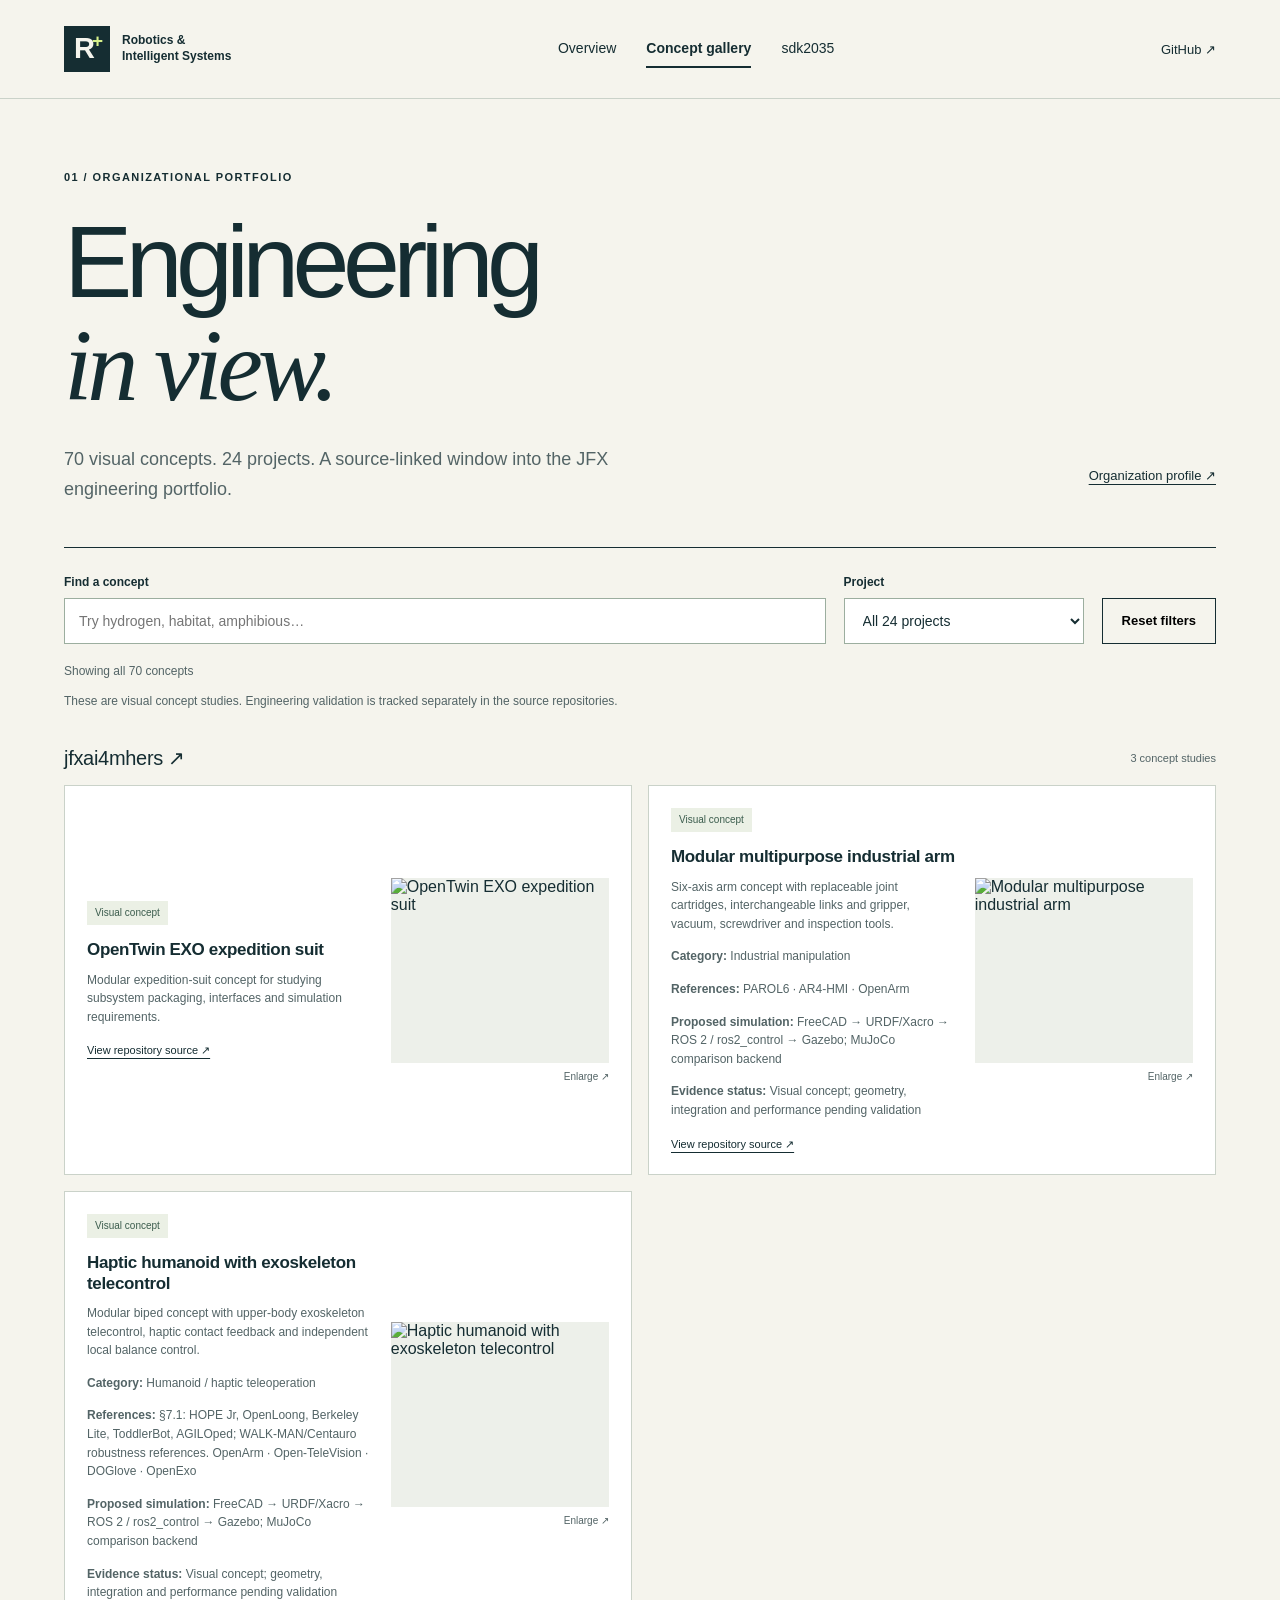
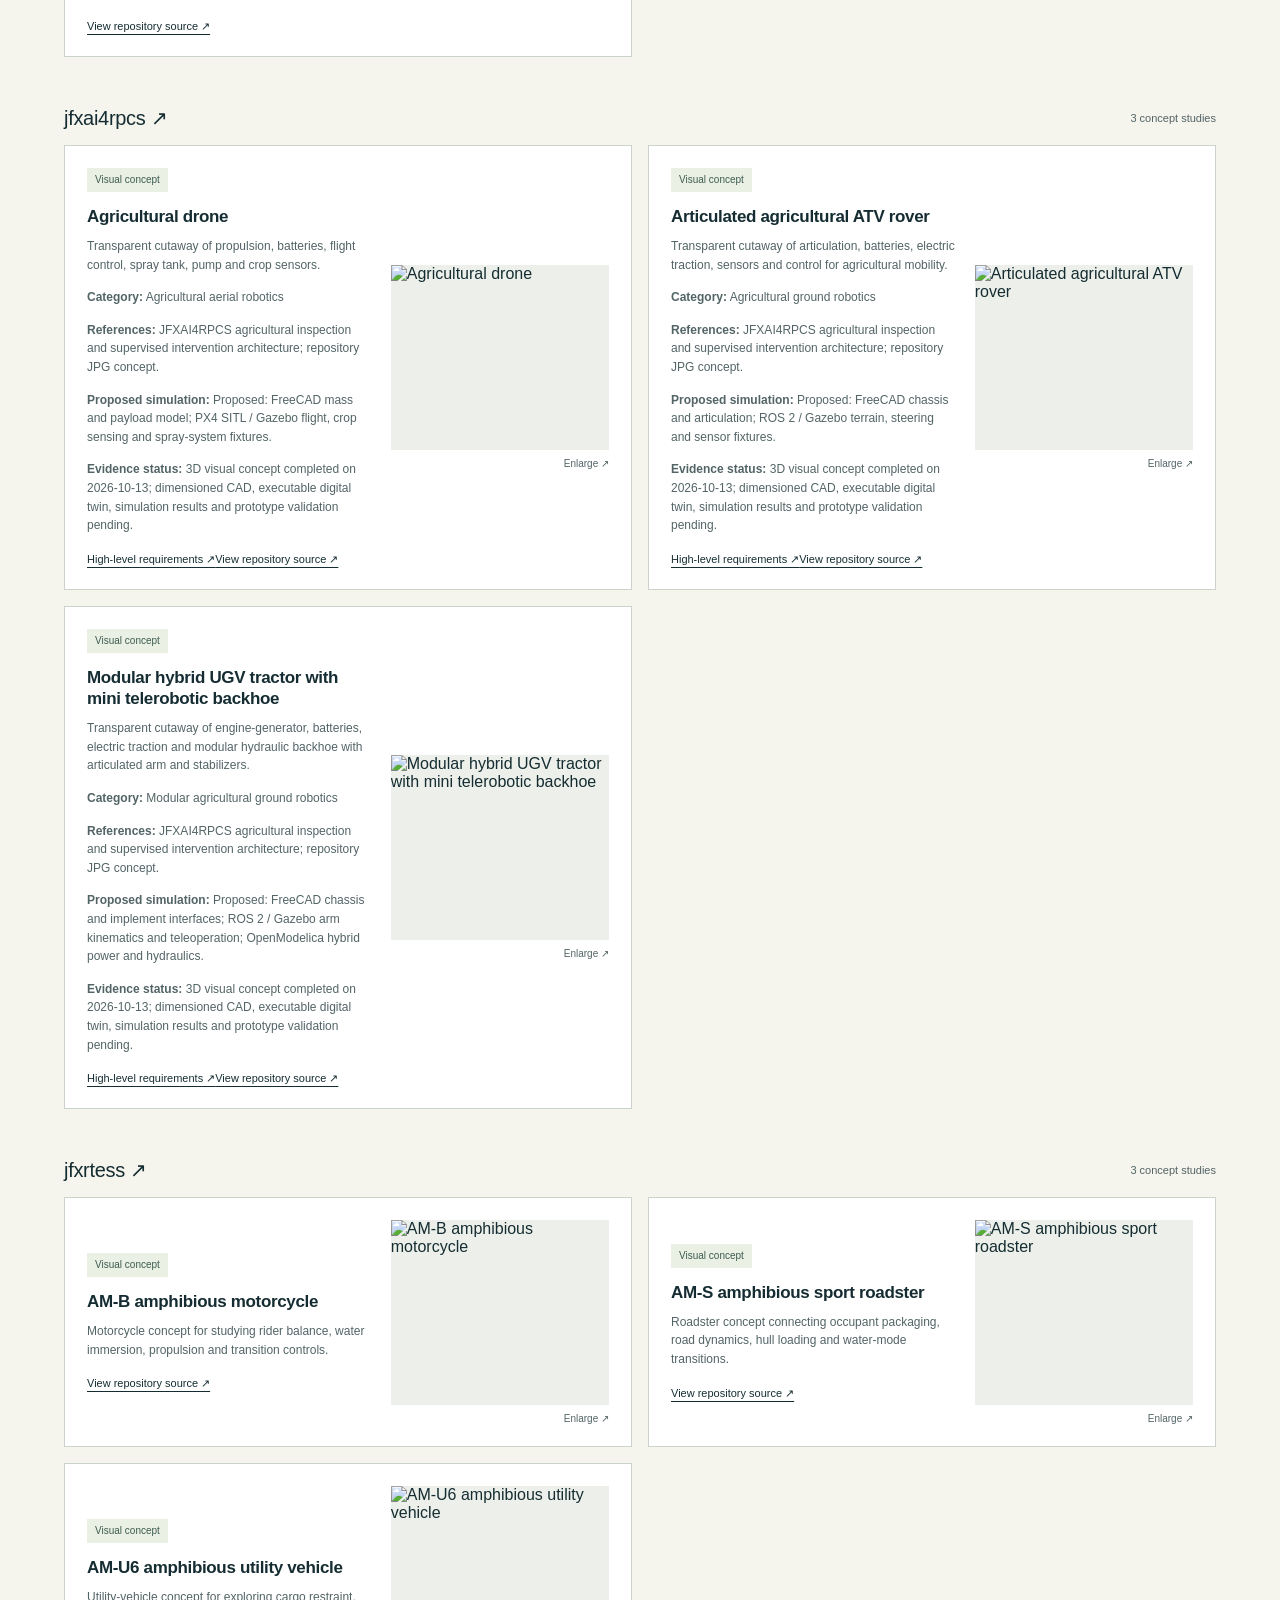
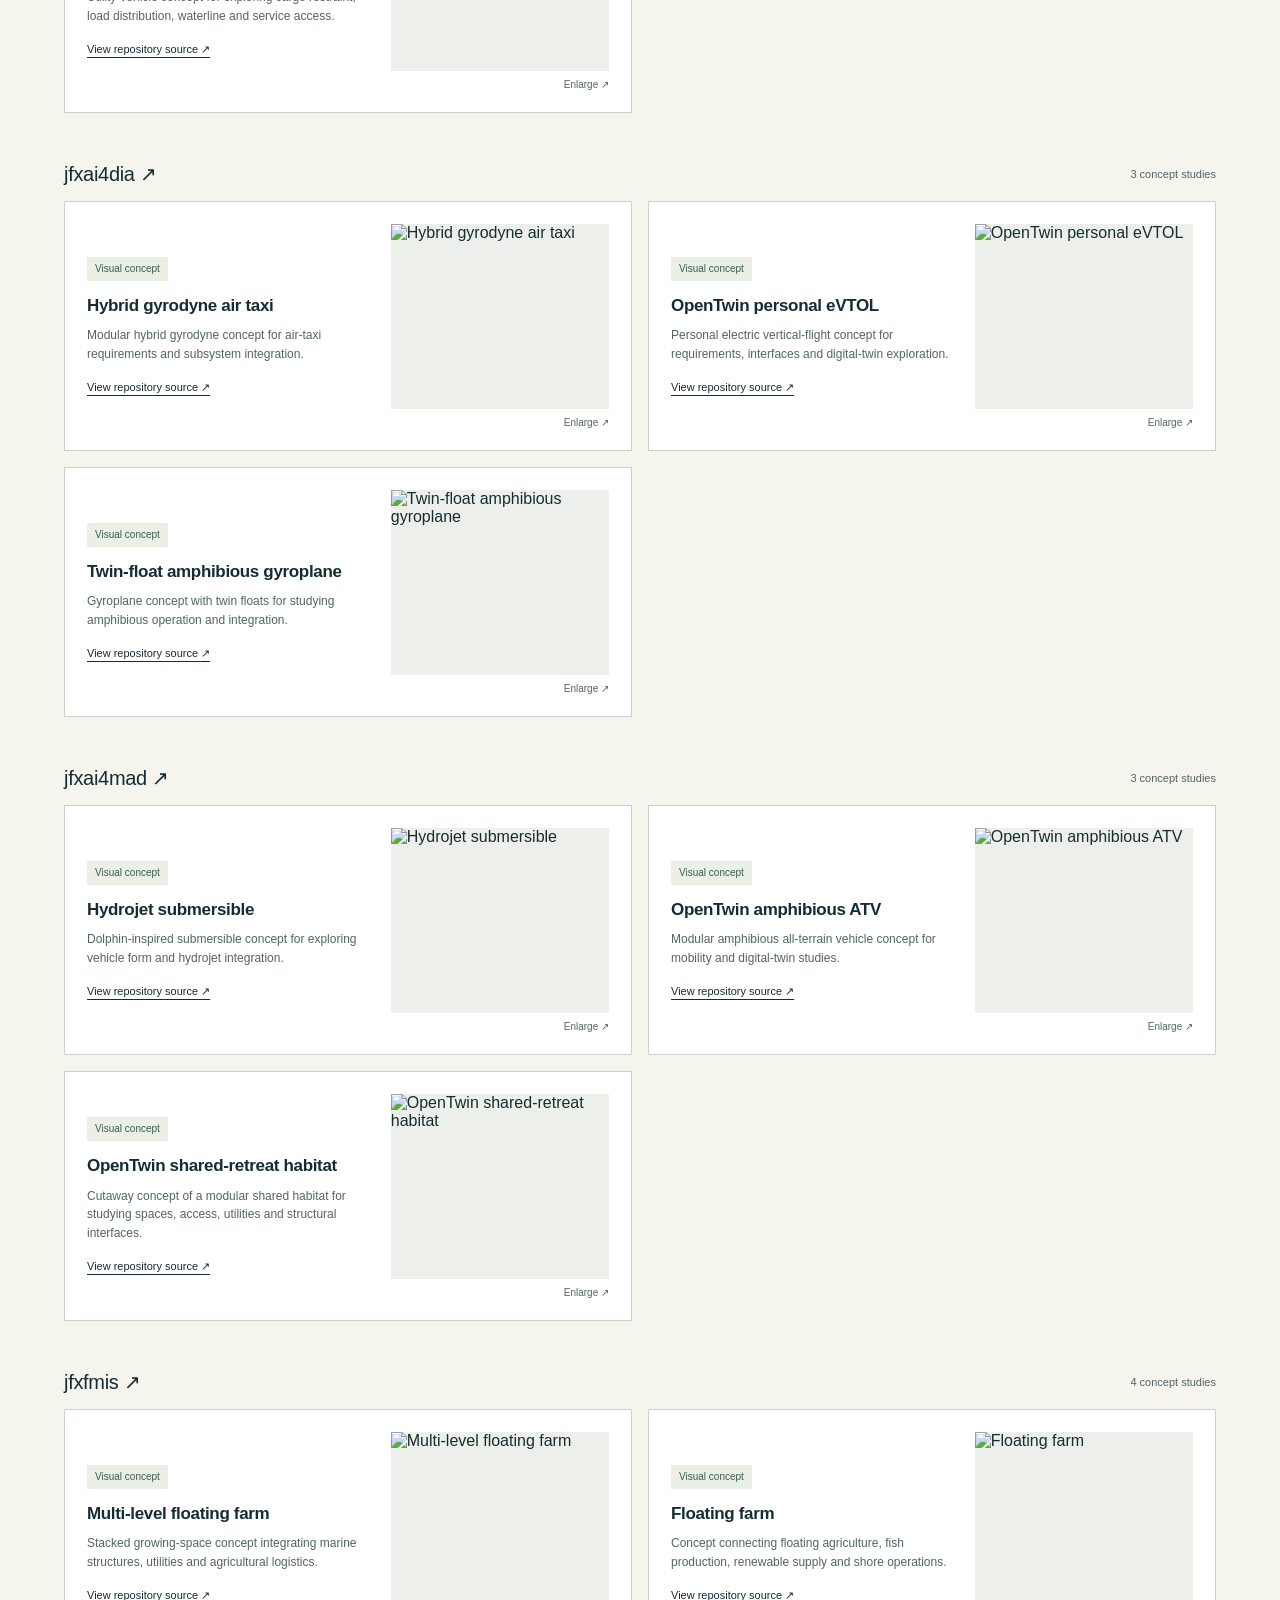
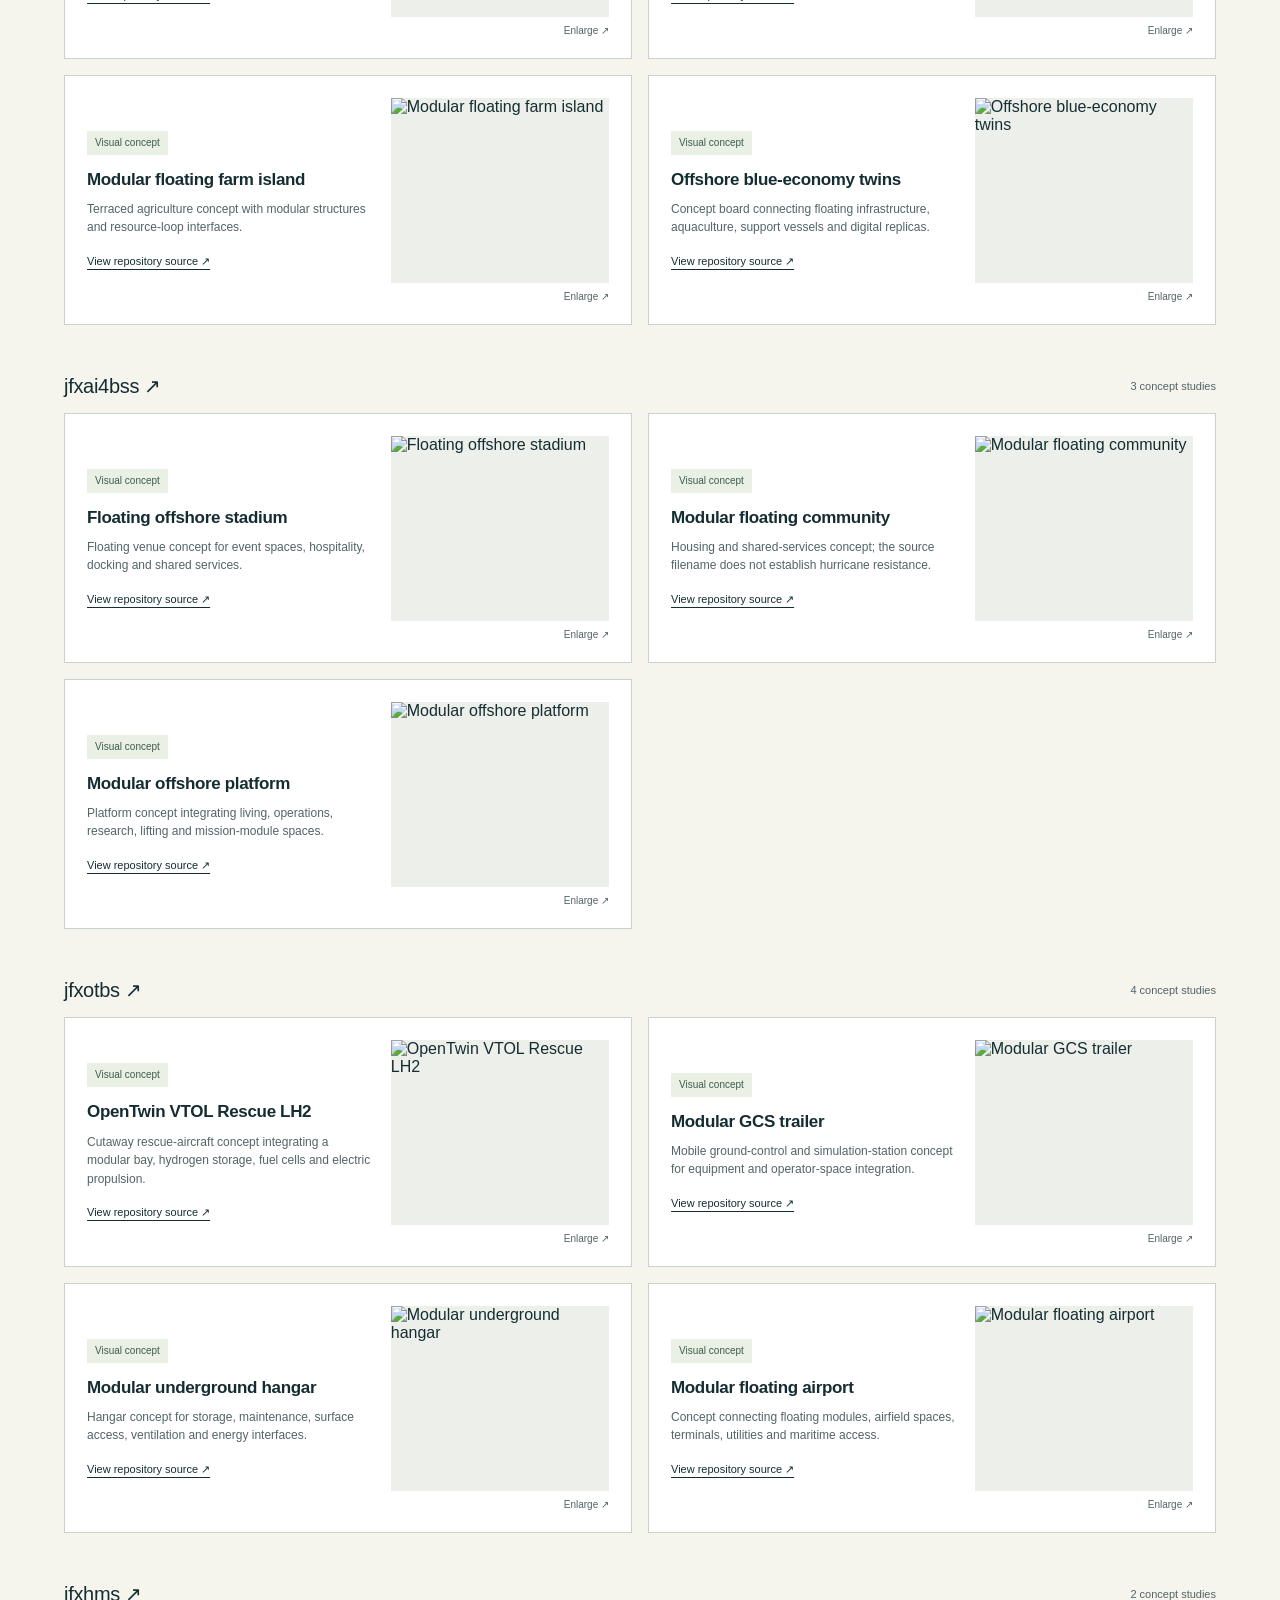
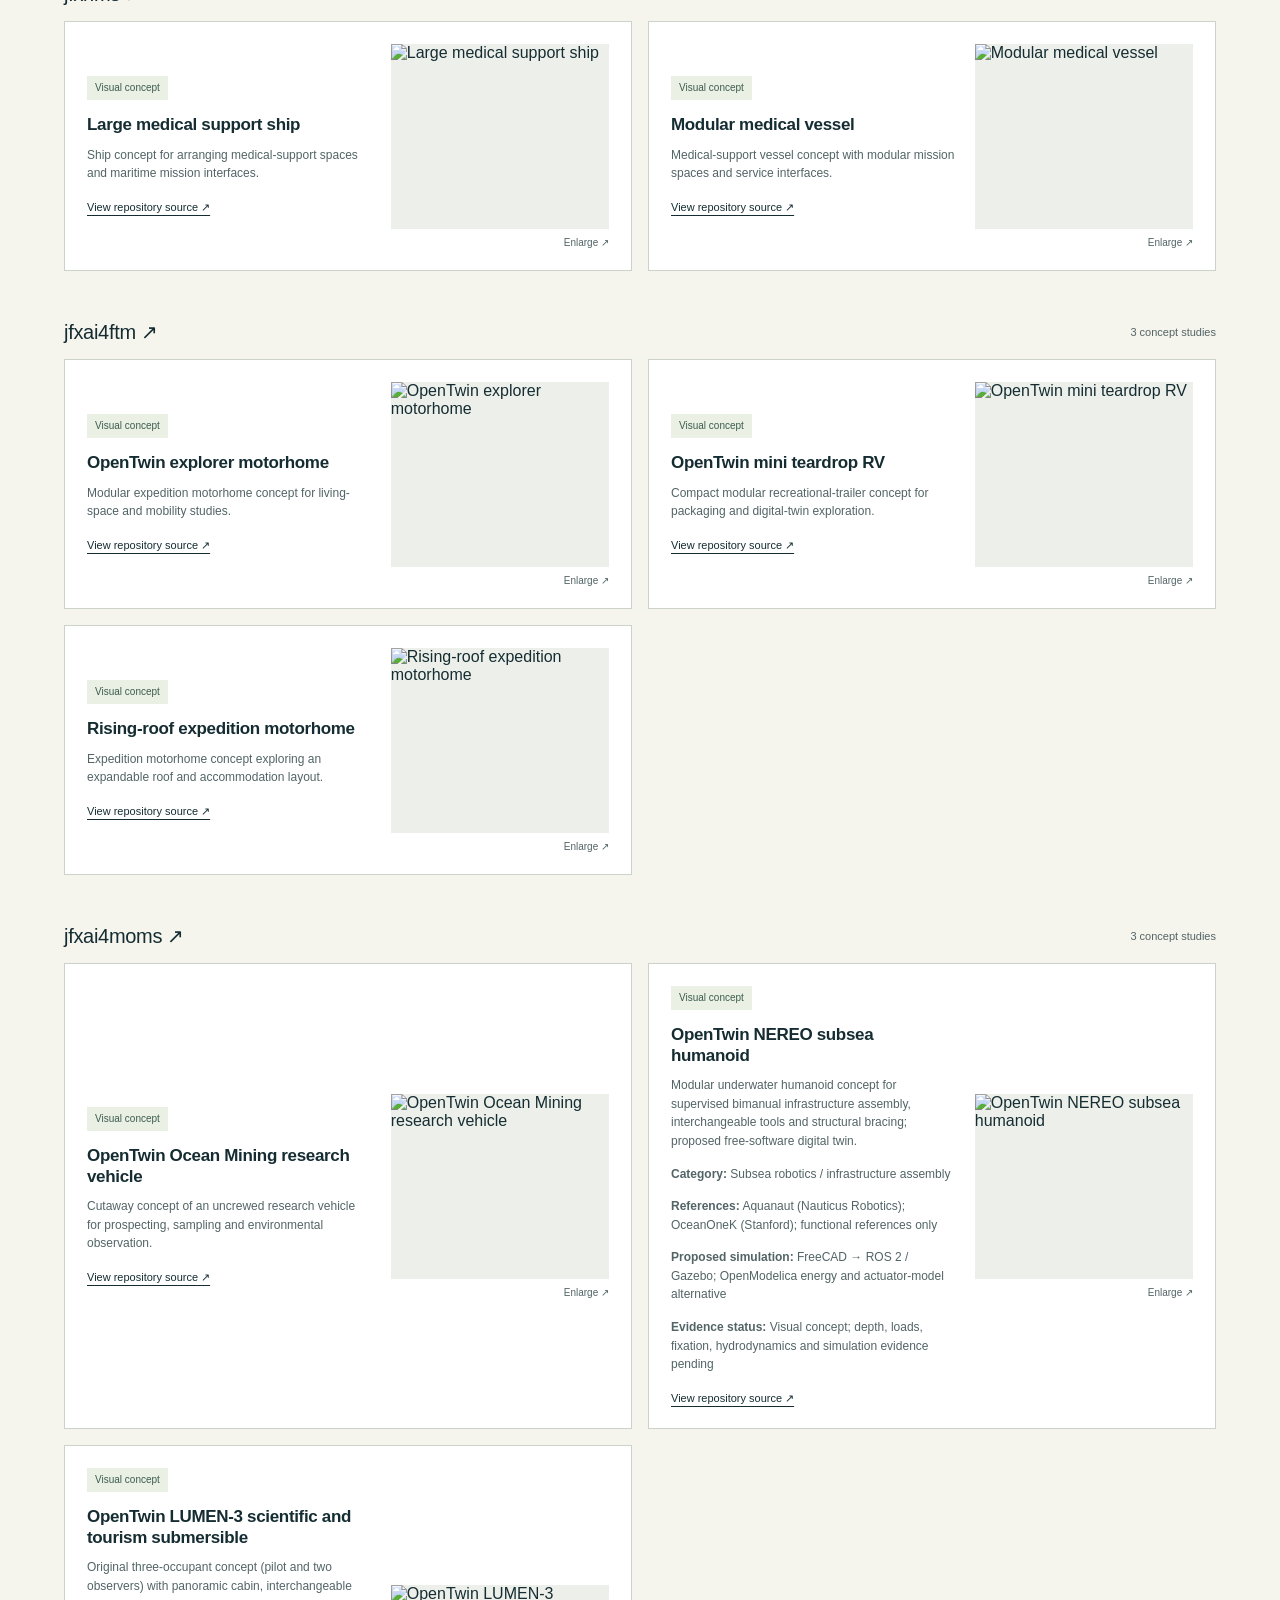
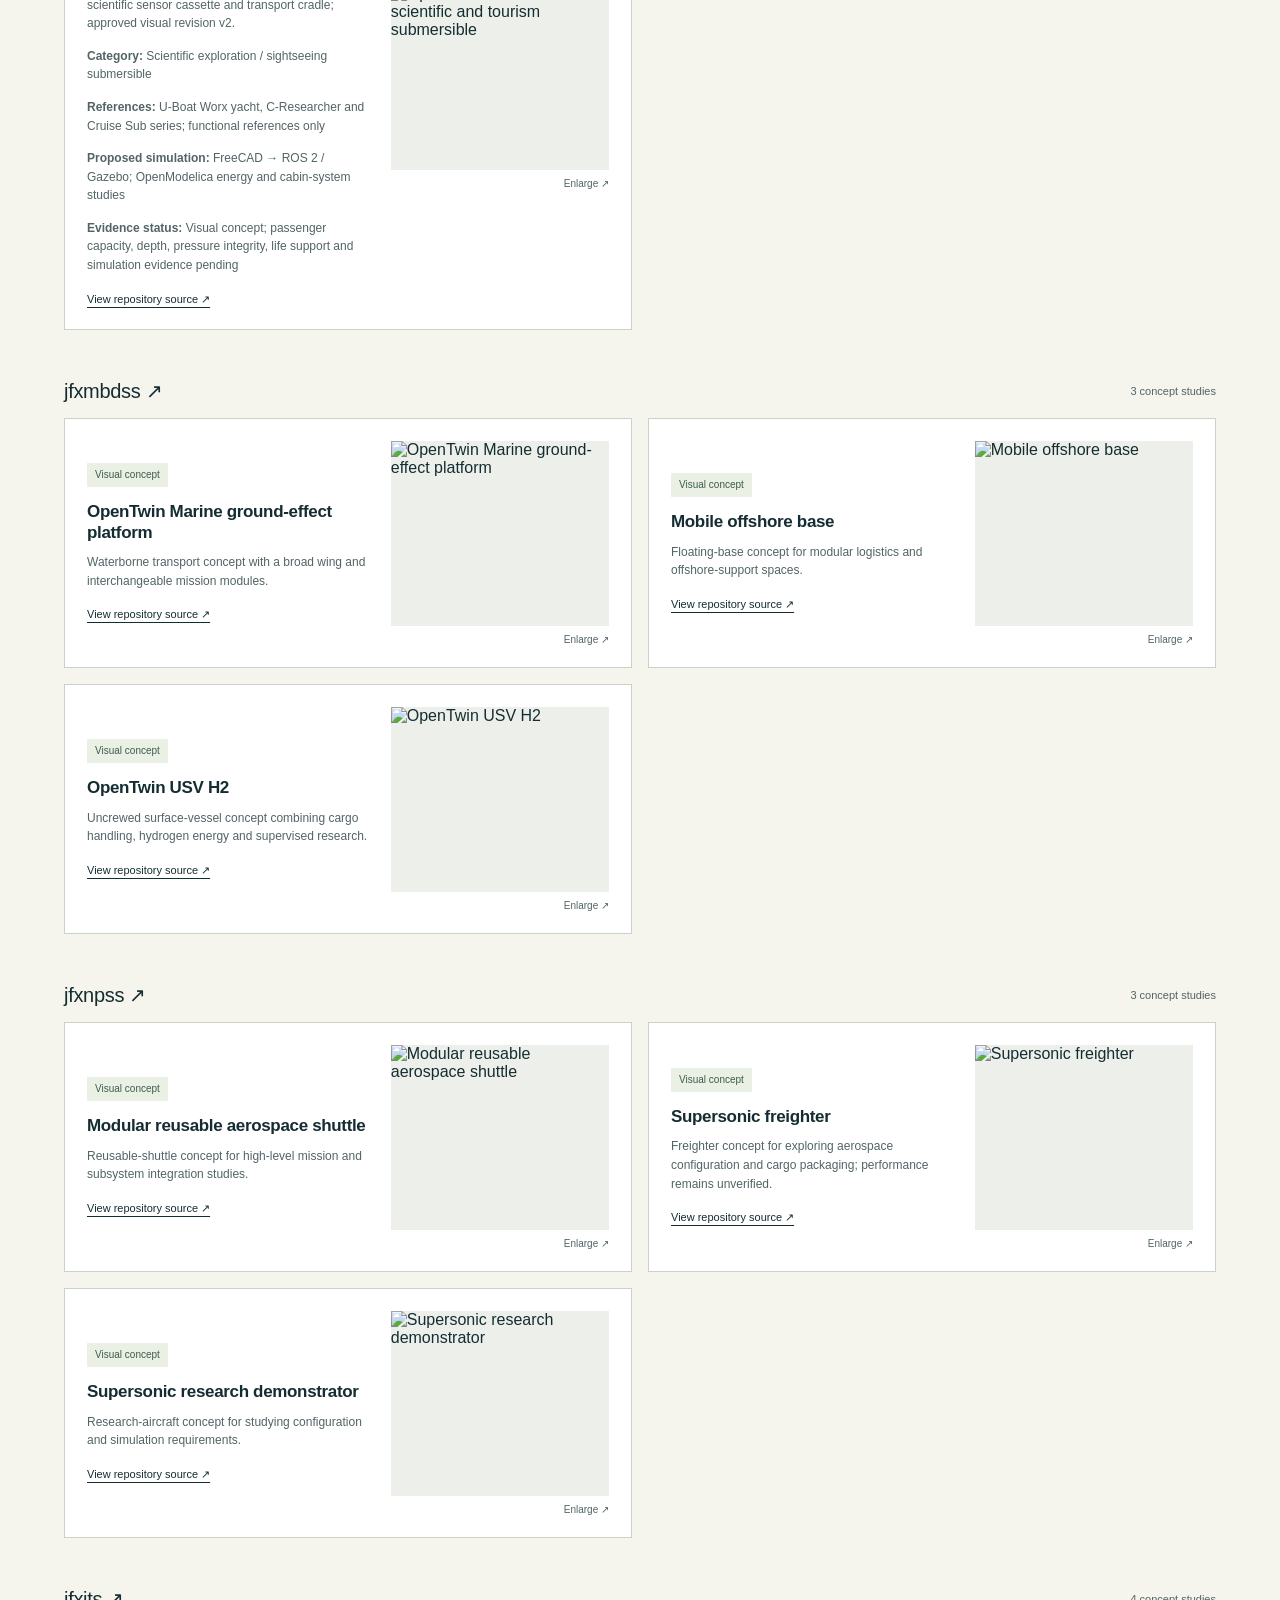
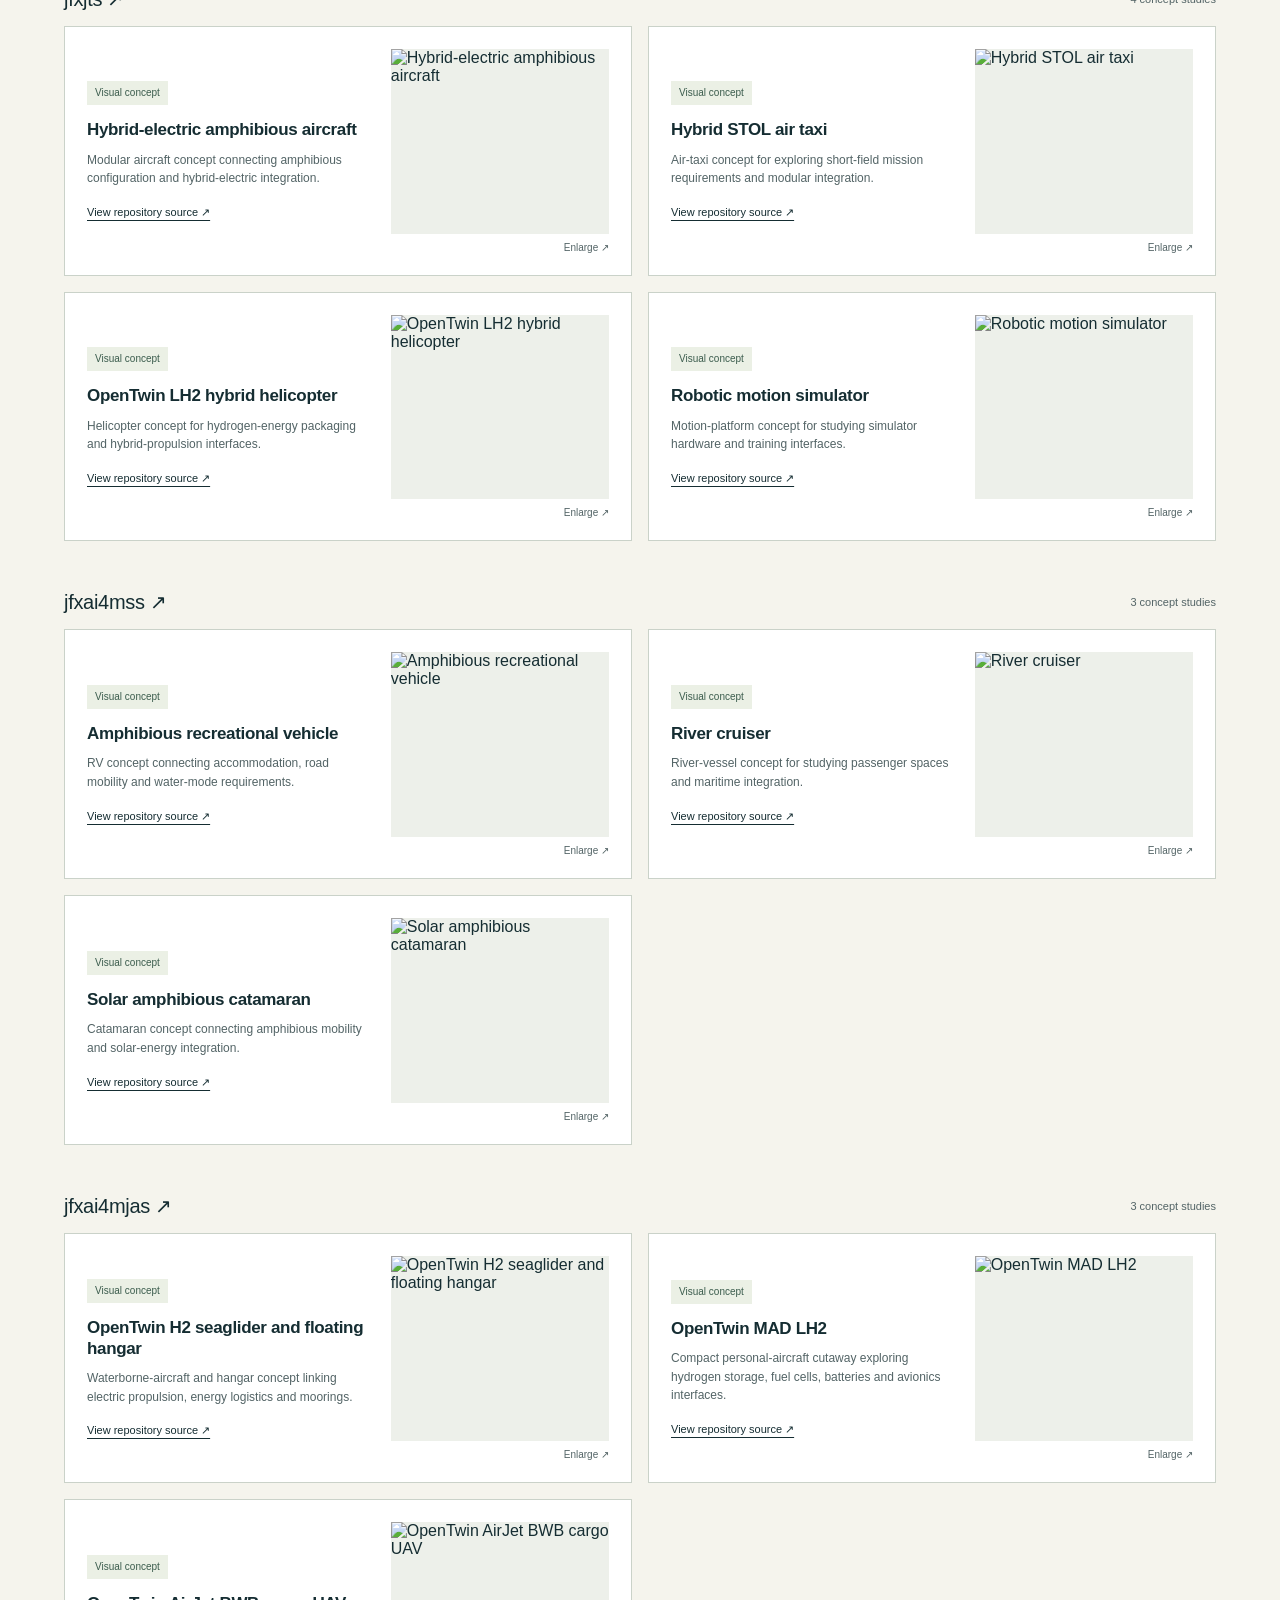
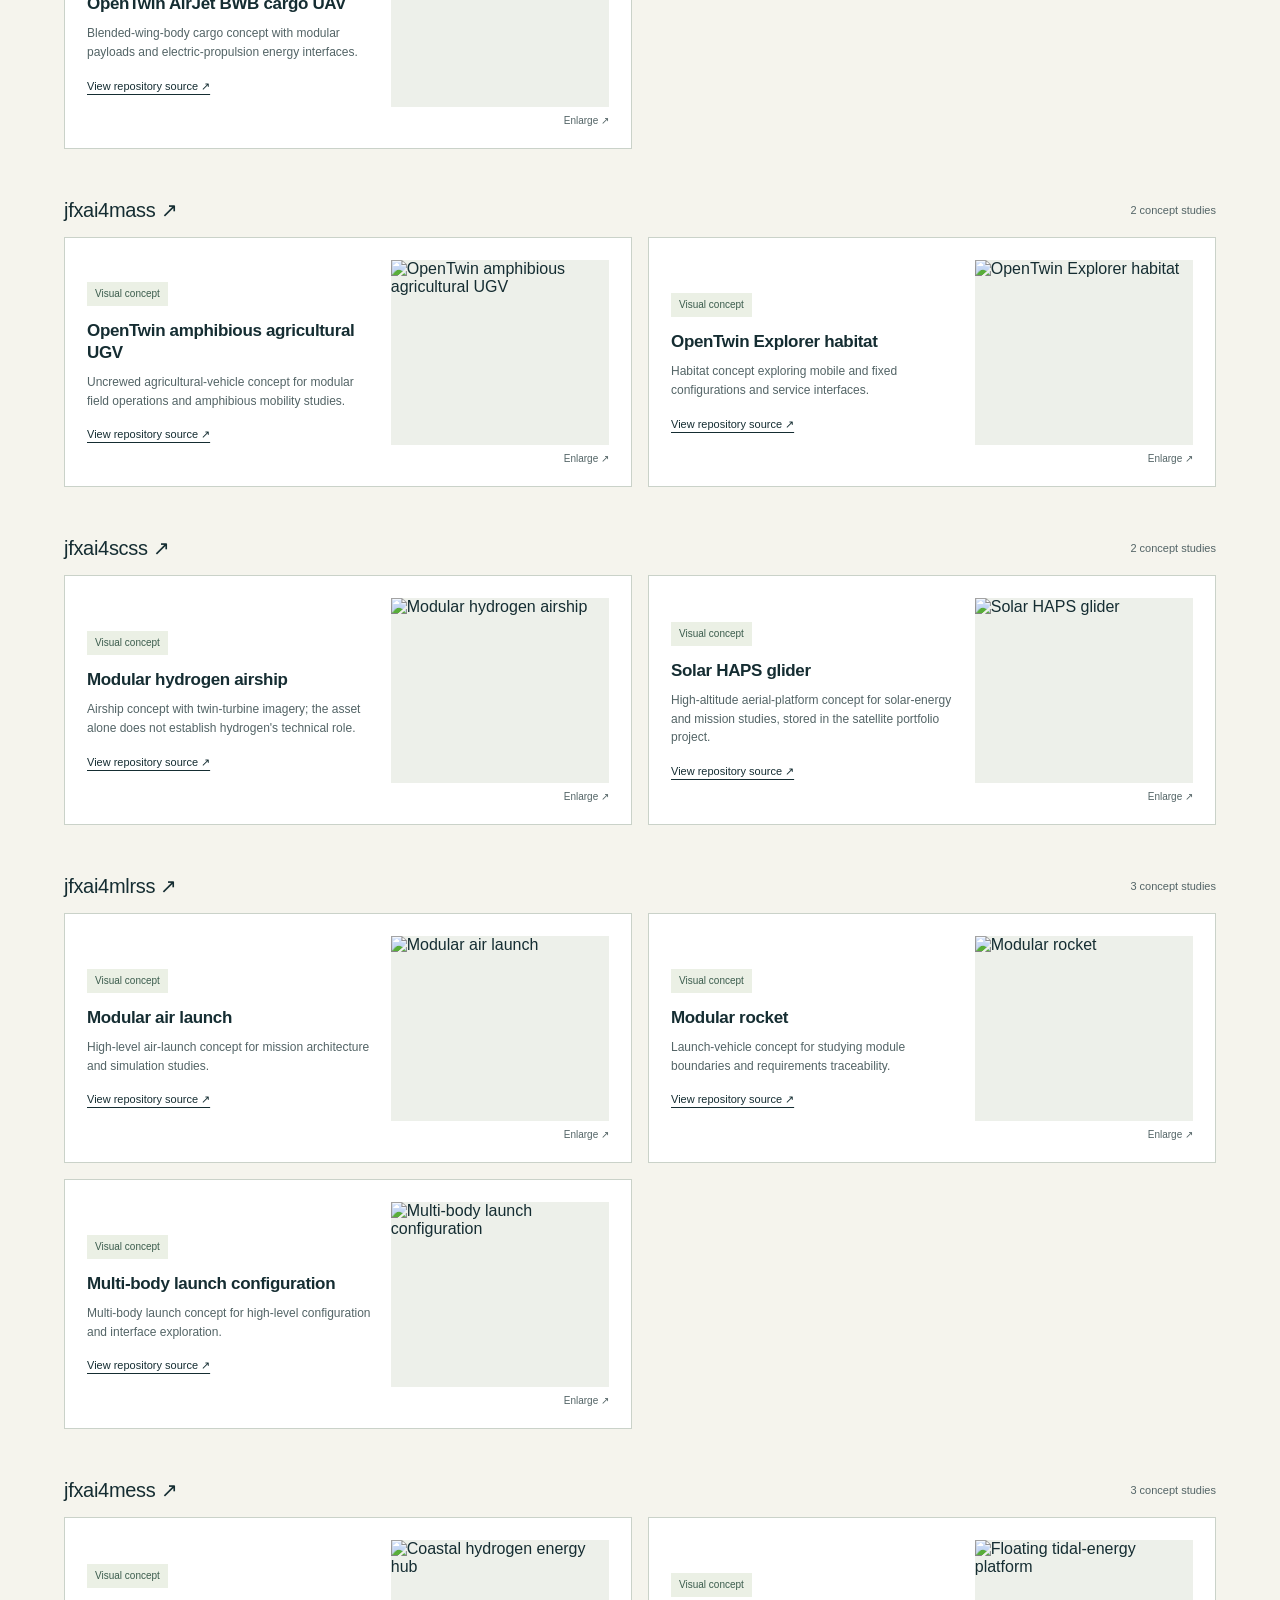
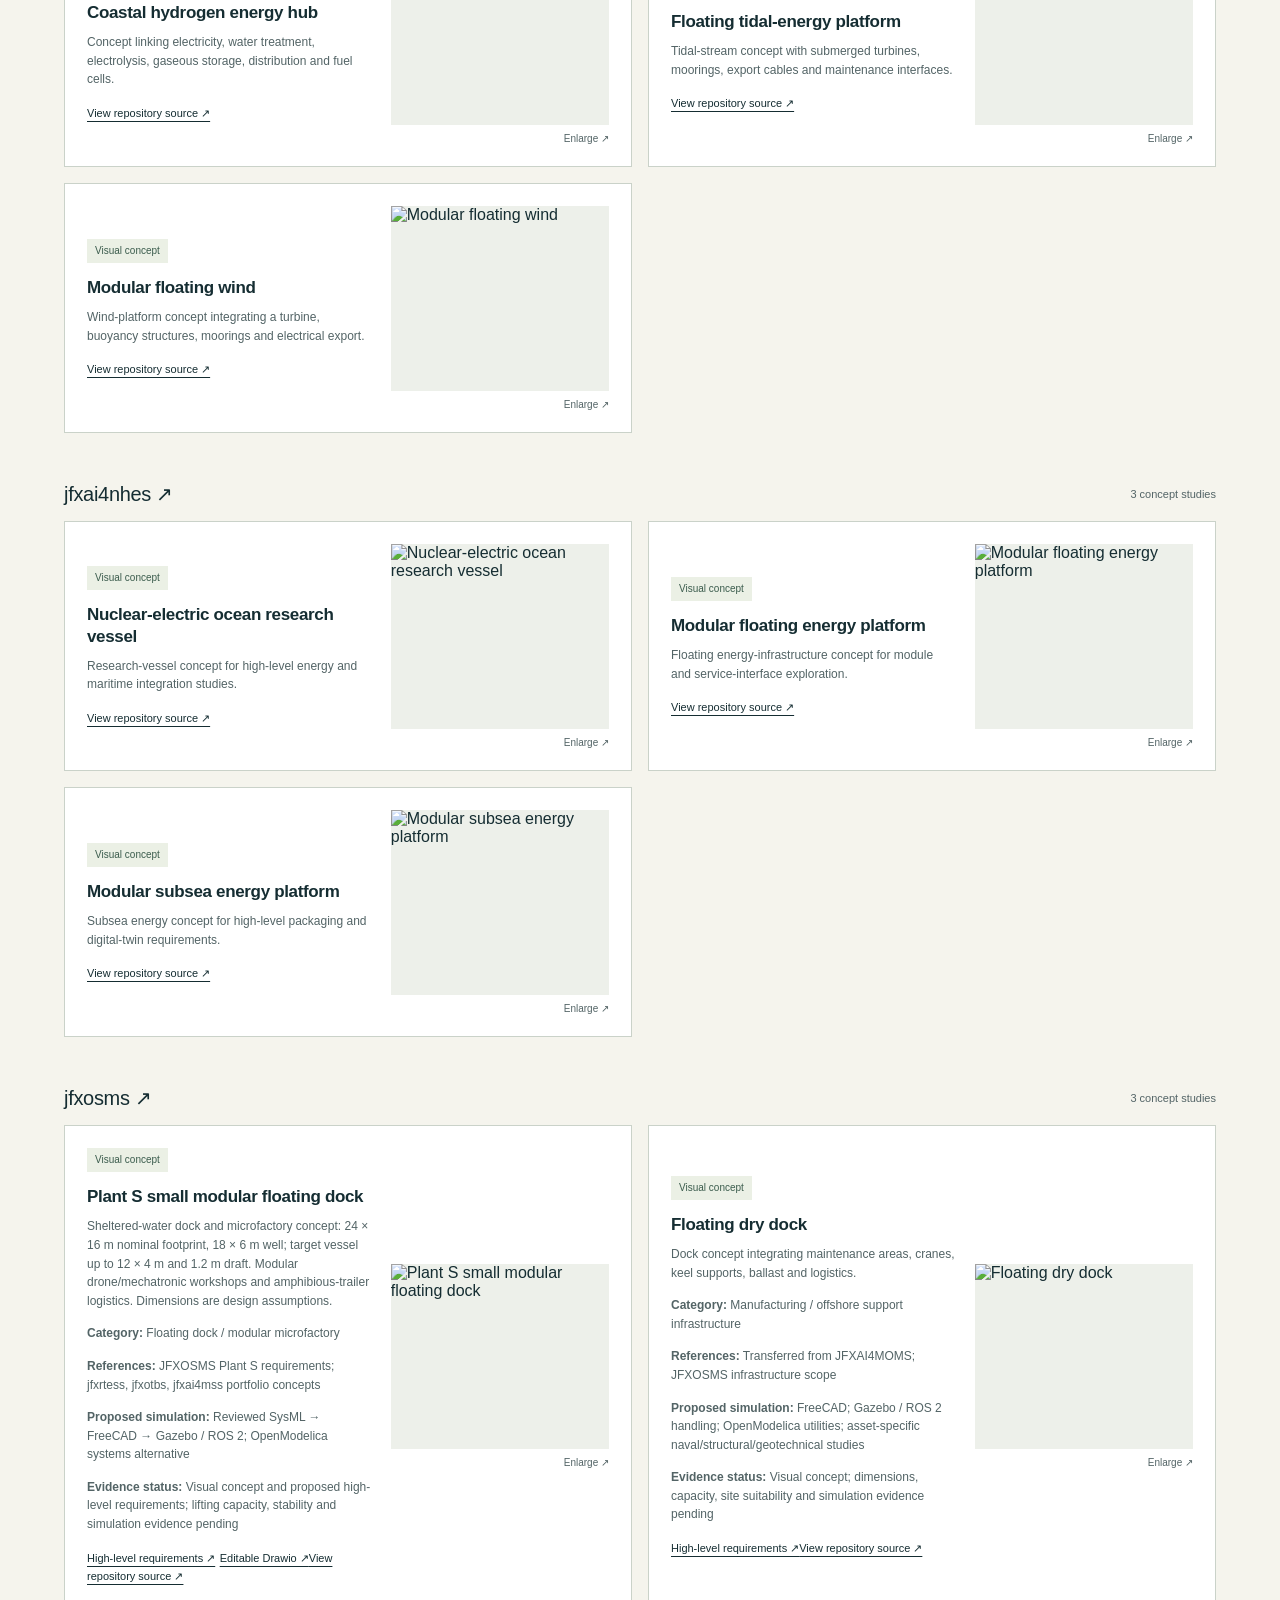
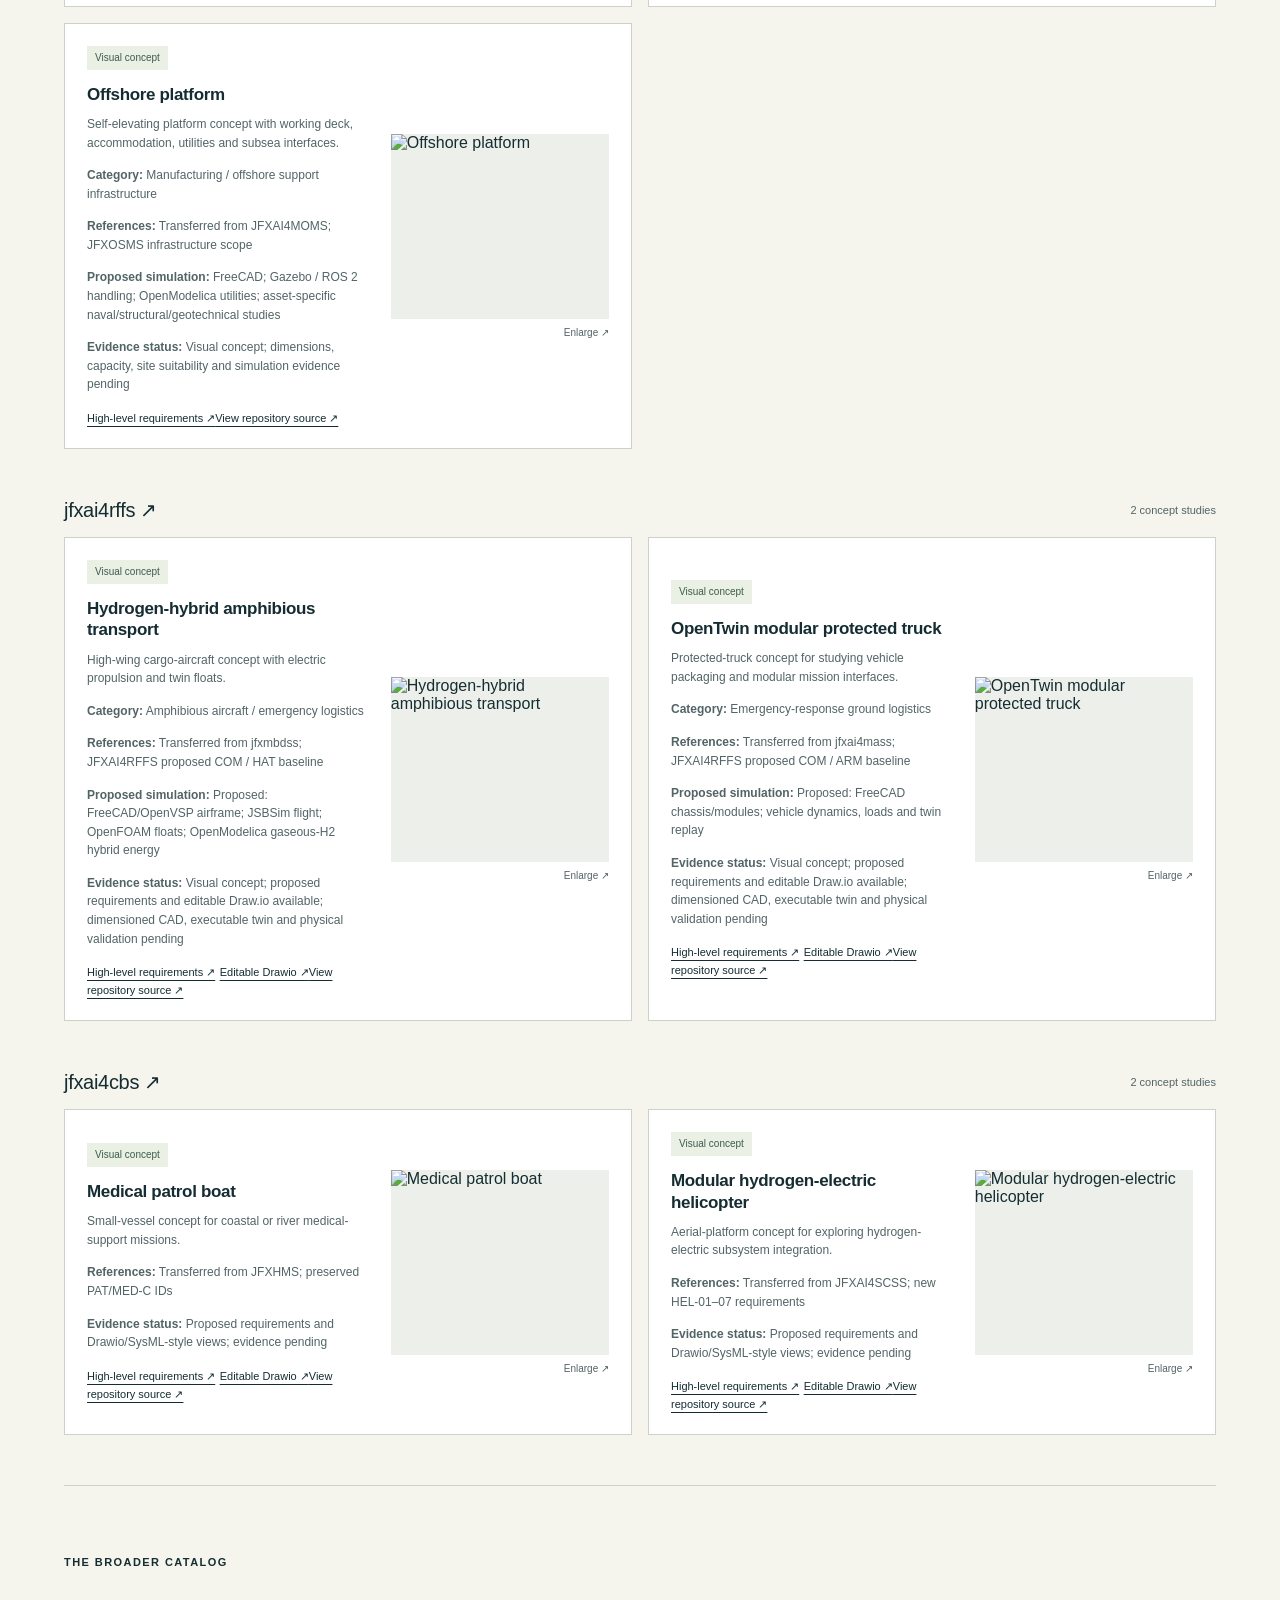
==== commit d3913092: "docs: link migrated concepts to requirements and refresh source provenance" ====
--- a/docs/gallery/index.html
+++ b/docs/gallery/index.html
@@ -19,7 +19,7 @@
 <main id="main"><section class="page-intro"><p class="eyebrow">01 / ORGANIZATIONAL PORTFOLIO</p><h1>Engineering<br><em>in view.</em></h1><div class="intro-line"><p class="lead">70 visual concepts. 24 projects. A source-linked window into the JFX engineering portfolio.</p><a class="text-link" href="https://github.com/robotics-intelligent-systems/.github">Organization profile ↗</a></div></section>
 <div class="gallery-tools"><form role="search" id="gallery-search"><div class="search-field"><label for="search">Find a concept</label><input type="search" id="search" placeholder="Try hydrogen, habitat, amphibious…" autocomplete="off"></div><div class="project-field"><label for="project">Project</label><select id="project"><option value="all">All 24 projects</option><option value="jfxai4mhers">jfxai4mhers</option><option value="jfxai4rpcs">jfxai4rpcs</option><option value="jfxrtess">jfxrtess</option><option value="jfxai4dia">jfxai4dia</option><option value="jfxai4mad">jfxai4mad</option><option value="jfxfmis">jfxfmis</option><option value="jfxai4bss">jfxai4bss</option><option value="jfxotbs">jfxotbs</option><option value="jfxhms">jfxhms</option><option value="jfxai4ftm">jfxai4ftm</option><option value="jfxai4moms">jfxai4moms</option><option value="jfxmbdss">jfxmbdss</option><option value="jfxnpss">jfxnpss</option><option value="jfxjts">jfxjts</option><option value="jfxai4mss">jfxai4mss</option><option value="jfxai4mjas">jfxai4mjas</option><option value="jfxai4mass">jfxai4mass</option><option value="jfxai4scss">jfxai4scss</option><option value="jfxai4mlrss">jfxai4mlrss</option><option value="jfxai4mess">jfxai4mess</option><option value="jfxai4nhes">jfxai4nhes</option><option value="jfxosms">jfxosms</option><option value="jfxai4rffs">jfxai4rffs</option><option value="jfxai4cbs">jfxai4cbs</option></select></div><button class="button" type="reset">Reset filters</button></form><p id="result-count" role="status" aria-live="polite">Showing all 70 concepts</p><noscript><p>All concepts are visible below. Search and enlarged previews require JavaScript; repository links work without it.</p></noscript></div>
 <p class="gallery-note">These are visual concept studies. Engineering validation is tracked separately in the source repositories.</p>
-<div id="concepts"><section class="concept-group" data-group="jfxai4mhers"><div class="group-heading"><h2><a class="" href="https://github.com/robotics-intelligent-systems/jfxai4mhers">jfxai4mhers ↗</a></h2><span>3 concept studies</span></div><div class="concept-grid"><article class="concept" data-project="jfxai4mhers" data-search="jfxai4mhers opentwin exo expedition suit modular expedition-suit concept for studying subsystem packaging, interfaces and simulation requirements."><div class="concept-copy"><span class="status">Visual concept</span><h3>OpenTwin EXO expedition suit</h3><p>Modular expedition-suit concept for studying subsystem packaging, interfaces and simulation requirements.</p><a class="source-link" href="https://github.com/robotics-intelligent-systems/jfxai4mhers/blob/main/MBSE/CAD/h2fly-opentwin-exo-modular-expedition-suit-concept-v3.jpg">View repository source ↗</a></div><figure><a class="zoom" href="https://github.com/robotics-intelligent-systems/jfxai4mhers/blob/main/MBSE/CAD/h2fly-opentwin-exo-modular-expedition-suit-concept-v3.jpg" data-image="https://raw.githubusercontent.com/robotics-intelligent-systems/jfxai4mhers/main/MBSE/CAD/h2fly-opentwin-exo-modular-expedition-suit-concept-v3.jpg" data-title="OpenTwin EXO expedition suit" aria-label="Preview OpenTwin EXO expedition suit"><img src="https://raw.githubusercontent.com/robotics-intelligent-systems/jfxai4mhers/main/MBSE/CAD/h2fly-opentwin-exo-modular-expedition-suit-concept-v3.jpg" alt="OpenTwin EXO expedition suit" loading="lazy" decoding="async"><span>Enlarge ↗</span></a></figure></article><article class="concept" data-project="jfxai4mhers" data-search="jfxai4mhers modular multipurpose industrial arm six-axis arm concept with replaceable joint cartridges, interchangeable links and gripper, vacuum, screwdriver and inspection tools."><div class="concept-copy"><span class="status">Visual concept</span><h3>Modular multipurpose industrial arm</h3><p>Six-axis arm concept with replaceable joint cartridges, interchangeable links and gripper, vacuum, screwdriver and inspection tools.</p><p><strong>Category:</strong> Industrial manipulation</p><p><strong>References:</strong> PAROL6 · AR4-HMI · OpenArm</p><p><strong>Proposed simulation:</strong> FreeCAD → URDF/Xacro → ROS 2 / ros2_control → Gazebo; MuJoCo comparison backend</p><p><strong>Evidence status:</strong> Visual concept; geometry, integration and performance pending validation</p><a class="source-link" href="https://github.com/robotics-intelligent-systems/jfxai4mhers/blob/main/MBSE/CAD/jfxai4mhers-modular-industrial-arm-digital-twin-concept-v1.jpg">View repository source ↗</a></div><figure><a class="zoom" href="https://github.com/robotics-intelligent-systems/jfxai4mhers/blob/main/MBSE/CAD/jfxai4mhers-modular-industrial-arm-digital-twin-concept-v1.jpg" data-image="https://raw.githubusercontent.com/robotics-intelligent-systems/jfxai4mhers/main/MBSE/CAD/jfxai4mhers-modular-industrial-arm-digital-twin-concept-v1.jpg" data-title="Modular multipurpose industrial arm" aria-label="Preview Modular multipurpose industrial arm"><img src="https://raw.githubusercontent.com/robotics-intelligent-systems/jfxai4mhers/main/MBSE/CAD/jfxai4mhers-modular-industrial-arm-digital-twin-concept-v1.jpg" alt="Modular multipurpose industrial arm" loading="lazy" decoding="async"><span>Enlarge ↗</span></a></figure></article><article class="concept" data-project="jfxai4mhers" data-search="jfxai4mhers haptic humanoid with exoskeleton telecontrol modular biped concept with upper-body exoskeleton telecontrol, haptic contact feedback and independent local balance control."><div class="concept-copy"><span class="status">Visual concept</span><h3>Haptic humanoid with exoskeleton telecontrol</h3><p>Modular biped concept with upper-body exoskeleton telecontrol, haptic contact feedback and independent local balance control.</p><p><strong>Category:</strong> Humanoid / haptic teleoperation</p><p><strong>References:</strong> §7.1: HOPE Jr, OpenLoong, Berkeley Lite, ToddlerBot, AGILOped; WALK-MAN/Centauro robustness references. OpenArm · Open-TeleVision · DOGlove · OpenExo</p><p><strong>Proposed simulation:</strong> FreeCAD → URDF/Xacro → ROS 2 / ros2_control → Gazebo; MuJoCo comparison backend</p><p><strong>Evidence status:</strong> Visual concept; geometry, integration and performance pending validation</p><a class="source-link" href="https://github.com/robotics-intelligent-systems/jfxai4mhers/blob/main/MBSE/CAD/jfxai4mhers-haptic-humanoid-exoskeleton-digital-twin-concept-v1.jpg">View repository source ↗</a></div><figure><a class="zoom" href="https://github.com/robotics-intelligent-systems/jfxai4mhers/blob/main/MBSE/CAD/jfxai4mhers-haptic-humanoid-exoskeleton-digital-twin-concept-v1.jpg" data-image="https://raw.githubusercontent.com/robotics-intelligent-systems/jfxai4mhers/main/MBSE/CAD/jfxai4mhers-haptic-humanoid-exoskeleton-digital-twin-concept-v1.jpg" data-title="Haptic humanoid with exoskeleton telecontrol" aria-label="Preview Haptic humanoid with exoskeleton telecontrol"><img src="https://raw.githubusercontent.com/robotics-intelligent-systems/jfxai4mhers/main/MBSE/CAD/jfxai4mhers-haptic-humanoid-exoskeleton-digital-twin-concept-v1.jpg" alt="Haptic humanoid with exoskeleton telecontrol" loading="lazy" decoding="async"><span>Enlarge ↗</span></a></figure></article></div></section><section class="concept-group" data-group="jfxai4rpcs"><div class="group-heading"><h2><a class="" href="https://github.com/robotics-intelligent-systems/jfxai4rpcs">jfxai4rpcs ↗</a></h2><span>3 concept studies</span></div><div class="concept-grid"><article class="concept" data-project="jfxai4rpcs" data-search="jfxai4rpcs agricultural drone transparent cutaway of propulsion, batteries, flight control, spray tank, pump and crop sensors."><div class="concept-copy"><span class="status">Visual concept</span><h3>Agricultural drone</h3><p>Transparent cutaway of propulsion, batteries, flight control, spray tank, pump and crop sensors.</p><p><strong>Category:</strong> Agricultural aerial robotics</p><p><strong>References:</strong> JFXAI4RPCS agricultural inspection and supervised intervention architecture; repository JPG concept.</p><p><strong>Proposed simulation:</strong> Proposed: FreeCAD mass and payload model; PX4 SITL / Gazebo flight, crop sensing and spray-system fixtures.</p><p><strong>Evidence status:</strong> 3D visual concept completed on 2026-10-13; dimensioned CAD, executable digital twin, simulation results and prototype validation pending.</p><a class="source-link" href="https://github.com/robotics-intelligent-systems/jfxai4rpcs#10-simulation-and-mbse-plan">High-level requirements ↗</a><a class="source-link" href="https://github.com/robotics-intelligent-systems/jfxai4rpcs/blob/main/MBSE/CAD/dron-agricola-gemelo-digital-concepto-3d.jpg">View repository source ↗</a></div><figure><a class="zoom" href="https://github.com/robotics-intelligent-systems/jfxai4rpcs/blob/main/MBSE/CAD/dron-agricola-gemelo-digital-concepto-3d.jpg" data-image="https://raw.githubusercontent.com/robotics-intelligent-systems/jfxai4rpcs/main/MBSE/CAD/dron-agricola-gemelo-digital-concepto-3d.jpg" data-title="Agricultural drone" aria-label="Preview Agricultural drone"><img src="https://raw.githubusercontent.com/robotics-intelligent-systems/jfxai4rpcs/main/MBSE/CAD/dron-agricola-gemelo-digital-concepto-3d.jpg" alt="Agricultural drone" loading="lazy" decoding="async"><span>Enlarge ↗</span></a></figure></article><article class="concept" data-project="jfxai4rpcs" data-search="jfxai4rpcs articulated agricultural atv rover transparent cutaway of articulation, batteries, electric traction, sensors and control for agricultural mobility."><div class="concept-copy"><span class="status">Visual concept</span><h3>Articulated agricultural ATV rover</h3><p>Transparent cutaway of articulation, batteries, electric traction, sensors and control for agricultural mobility.</p><p><strong>Category:</strong> Agricultural ground robotics</p><p><strong>References:</strong> JFXAI4RPCS agricultural inspection and supervised intervention architecture; repository JPG concept.</p><p><strong>Proposed simulation:</strong> Proposed: FreeCAD chassis and articulation; ROS 2 / Gazebo terrain, steering and sensor fixtures.</p><p><strong>Evidence status:</strong> 3D visual concept completed on 2026-10-13; dimensioned CAD, executable digital twin, simulation results and prototype validation pending.</p><a class="source-link" href="https://github.com/robotics-intelligent-systems/jfxai4rpcs#10-simulation-and-mbse-plan">High-level requirements ↗</a><a class="source-link" href="https://github.com/robotics-intelligent-systems/jfxai4rpcs/blob/main/MBSE/CAD/rover-agricola-articulado-gemelo-digital-concepto-3d.jpg">View repository source ↗</a></div><figure><a class="zoom" href="https://github.com/robotics-intelligent-systems/jfxai4rpcs/blob/main/MBSE/CAD/rover-agricola-articulado-gemelo-digital-concepto-3d.jpg" data-image="https://raw.githubusercontent.com/robotics-intelligent-systems/jfxai4rpcs/main/MBSE/CAD/rover-agricola-articulado-gemelo-digital-concepto-3d.jpg" data-title="Articulated agricultural ATV rover" aria-label="Preview Articulated agricultural ATV rover"><img src="https://raw.githubusercontent.com/robotics-intelligent-systems/jfxai4rpcs/main/MBSE/CAD/rover-agricola-articulado-gemelo-digital-concepto-3d.jpg" alt="Articulated agricultural ATV rover" loading="lazy" decoding="async"><span>Enlarge ↗</span></a></figure></article><article class="concept" data-project="jfxai4rpcs" data-search="jfxai4rpcs modular hybrid ugv tractor with mini telerobotic backhoe transparent cutaway of engine-generator, batteries, electric traction and modular hydraulic backhoe with articulated arm and stabilizers."><div class="concept-copy"><span class="status">Visual concept</span><h3>Modular hybrid UGV tractor with mini telerobotic backhoe</h3><p>Transparent cutaway of engine-generator, batteries, electric traction and modular hydraulic backhoe with articulated arm and stabilizers.</p><p><strong>Category:</strong> Modular agricultural ground robotics</p><p><strong>References:</strong> JFXAI4RPCS agricultural inspection and supervised intervention architecture; repository JPG concept.</p><p><strong>Proposed simulation:</strong> Proposed: FreeCAD chassis and implement interfaces; ROS 2 / Gazebo arm kinematics and teleoperation; OpenModelica hybrid power and hydraulics.</p><p><strong>Evidence status:</strong> 3D visual concept completed on 2026-10-13; dimensioned CAD, executable digital twin, simulation results and prototype validation pending.</p><a class="source-link" href="https://github.com/robotics-intelligent-systems/jfxai4rpcs#10-simulation-and-mbse-plan">High-level requirements ↗</a><a class="source-link" href="https://github.com/robotics-intelligent-systems/jfxai4rpcs/blob/main/MBSE/CAD/tractor-ugv-hibrido-modular-retroexcavadora-concepto-3d.jpg">View repository source ↗</a></div><figure><a class="zoom" href="https://github.com/robotics-intelligent-systems/jfxai4rpcs/blob/main/MBSE/CAD/tractor-ugv-hibrido-modular-retroexcavadora-concepto-3d.jpg" data-image="https://raw.githubusercontent.com/robotics-intelligent-systems/jfxai4rpcs/main/MBSE/CAD/tractor-ugv-hibrido-modular-retroexcavadora-concepto-3d.jpg" data-title="Modular hybrid UGV tractor with mini telerobotic backhoe" aria-label="Preview Modular hybrid UGV tractor with mini telerobotic backhoe"><img src="https://raw.githubusercontent.com/robotics-intelligent-systems/jfxai4rpcs/main/MBSE/CAD/tractor-ugv-hibrido-modular-retroexcavadora-concepto-3d.jpg" alt="Modular hybrid UGV tractor with mini telerobotic backhoe" loading="lazy" decoding="async"><span>Enlarge ↗</span></a></figure></article></div></section><section class="concept-group" data-group="jfxrtess"><div class="group-heading"><h2><a class="" href="https://github.com/robotics-intelligent-systems/jfxrtess">jfxrtess ↗</a></h2><span>3 concept studies</span></div><div class="concept-grid"><article class="concept" data-project="jfxrtess" data-search="jfxrtess am-b amphibious motorcycle motorcycle concept for studying rider balance, water immersion, propulsion and transition controls."><div class="concept-copy"><span class="status">Visual concept</span><h3>AM-B amphibious motorcycle</h3><p>Motorcycle concept for studying rider balance, water immersion, propulsion and transition controls.</p><a class="source-link" href="https://github.com/robotics-intelligent-systems/jfxrtess/blob/main/MBSE/CAD/amphibious-motorcycle-concept.jpg">View repository source ↗</a></div><figure><a class="zoom" href="https://github.com/robotics-intelligent-systems/jfxrtess/blob/main/MBSE/CAD/amphibious-motorcycle-concept.jpg" data-image="https://raw.githubusercontent.com/robotics-intelligent-systems/jfxrtess/main/MBSE/CAD/amphibious-motorcycle-concept.jpg" data-title="AM-B amphibious motorcycle" aria-label="Preview AM-B amphibious motorcycle"><img src="https://raw.githubusercontent.com/robotics-intelligent-systems/jfxrtess/main/MBSE/CAD/amphibious-motorcycle-concept.jpg" alt="AM-B amphibious motorcycle" loading="lazy" decoding="async"><span>Enlarge ↗</span></a></figure></article><article class="concept" data-project="jfxrtess" data-search="jfxrtess am-s amphibious sport roadster roadster concept connecting occupant packaging, road dynamics, hull loading and water-mode transitions."><div class="concept-copy"><span class="status">Visual concept</span><h3>AM-S amphibious sport roadster</h3><p>Roadster concept connecting occupant packaging, road dynamics, hull loading and water-mode transitions.</p><a class="source-link" href="https://github.com/robotics-intelligent-systems/jfxrtess/blob/main/MBSE/CAD/amphibious-sport-roadster.jpg">View repository source ↗</a></div><figure><a class="zoom" href="https://github.com/robotics-intelligent-systems/jfxrtess/blob/main/MBSE/CAD/amphibious-sport-roadster.jpg" data-image="https://raw.githubusercontent.com/robotics-intelligent-systems/jfxrtess/main/MBSE/CAD/amphibious-sport-roadster.jpg" data-title="AM-S amphibious sport roadster" aria-label="Preview AM-S amphibious sport roadster"><img src="https://raw.githubusercontent.com/robotics-intelligent-systems/jfxrtess/main/MBSE/CAD/amphibious-sport-roadster.jpg" alt="AM-S amphibious sport roadster" loading="lazy" decoding="async"><span>Enlarge ↗</span></a></figure></article><article class="concept" data-project="jfxrtess" data-search="jfxrtess am-u6 amphibious utility vehicle utility-vehicle concept for exploring cargo restraint, load distribution, waterline and service access."><div class="concept-copy"><span class="status">Visual concept</span><h3>AM-U6 amphibious utility vehicle</h3><p>Utility-vehicle concept for exploring cargo restraint, load distribution, waterline and service access.</p><a class="source-link" href="https://github.com/robotics-intelligent-systems/jfxrtess/blob/main/MBSE/CAD/deeper-vehicle-immersion-in%20water-mode.jpg">View repository source ↗</a></div><figure><a class="zoom" href="https://github.com/robotics-intelligent-systems/jfxrtess/blob/main/MBSE/CAD/deeper-vehicle-immersion-in%20water-mode.jpg" data-image="https://raw.githubusercontent.com/robotics-intelligent-systems/jfxrtess/main/MBSE/CAD/deeper-vehicle-immersion-in%20water-mode.jpg" data-title="AM-U6 amphibious utility vehicle" aria-label="Preview AM-U6 amphibious utility vehicle"><img src="https://raw.githubusercontent.com/robotics-intelligent-systems/jfxrtess/main/MBSE/CAD/deeper-vehicle-immersion-in%20water-mode.jpg" alt="AM-U6 amphibious utility vehicle" loading="lazy" decoding="async"><span>Enlarge ↗</span></a></figure></article></div></section><section class="concept-group" data-group="jfxai4dia"><div class="group-heading"><h2><a class="" href="https://github.com/robotics-intelligent-systems/jfxai4dia">jfxai4dia ↗</a></h2><span>3 concept studies</span></div><div class="concept-grid"><article class="concept" data-project="jfxai4dia" data-search="jfxai4dia hybrid gyrodyne air taxi modular hybrid gyrodyne concept for air-taxi requirements and subsystem integration."><div class="concept-copy"><span class="status">Visual concept</span><h3>Hybrid gyrodyne air taxi</h3><p>Modular hybrid gyrodyne concept for air-taxi requirements and subsystem integration.</p><a class="source-link" href="https://github.com/robotics-intelligent-systems/jfxai4dia/blob/main/MBSE/CAD/modular-hybrid-gyrodyne-air-taxi.jpg">View repository source ↗</a></div><figure><a class="zoom" href="https://github.com/robotics-intelligent-systems/jfxai4dia/blob/main/MBSE/CAD/modular-hybrid-gyrodyne-air-taxi.jpg" data-image="https://raw.githubusercontent.com/robotics-intelligent-systems/jfxai4dia/main/MBSE/CAD/modular-hybrid-gyrodyne-air-taxi.jpg" data-title="Hybrid gyrodyne air taxi" aria-label="Preview Hybrid gyrodyne air taxi"><img src="https://raw.githubusercontent.com/robotics-intelligent-systems/jfxai4dia/main/MBSE/CAD/modular-hybrid-gyrodyne-air-taxi.jpg" alt="Hybrid gyrodyne air taxi" loading="lazy" decoding="async"><span>Enlarge ↗</span></a></figure></article><article class="concept" data-project="jfxai4dia" data-search="jfxai4dia opentwin personal evtol personal electric vertical-flight concept for requirements, interfaces and digital-twin exploration."><div class="concept-copy"><span class="status">Visual concept</span><h3>OpenTwin personal eVTOL</h3><p>Personal electric vertical-flight concept for requirements, interfaces and digital-twin exploration.</p><a class="source-link" href="https://github.com/robotics-intelligent-systems/jfxai4dia/blob/main/MBSE/CAD/opentwin-personal-evtol-digital-twin-concept.jpg">View repository source ↗</a></div><figure><a class="zoom" href="https://github.com/robotics-intelligent-systems/jfxai4dia/blob/main/MBSE/CAD/opentwin-personal-evtol-digital-twin-concept.jpg" data-image="https://raw.githubusercontent.com/robotics-intelligent-systems/jfxai4dia/main/MBSE/CAD/opentwin-personal-evtol-digital-twin-concept.jpg" data-title="OpenTwin personal eVTOL" aria-label="Preview OpenTwin personal eVTOL"><img src="https://raw.githubusercontent.com/robotics-intelligent-systems/jfxai4dia/main/MBSE/CAD/opentwin-personal-evtol-digital-twin-concept.jpg" alt="OpenTwin personal eVTOL" loading="lazy" decoding="async"><span>Enlarge ↗</span></a></figure></article><article class="concept" data-project="jfxai4dia" data-search="jfxai4dia twin-float amphibious gyroplane gyroplane concept with twin floats for studying amphibious operation and integration."><div class="concept-copy"><span class="status">Visual concept</span><h3>Twin-float amphibious gyroplane</h3><p>Gyroplane concept with twin floats for studying amphibious operation and integration.</p><a class="source-link" href="https://github.com/robotics-intelligent-systems/jfxai4dia/blob/main/MBSE/CAD/twin-float-amphibious-gyroplane.jpg">View repository source ↗</a></div><figure><a class="zoom" href="https://github.com/robotics-intelligent-systems/jfxai4dia/blob/main/MBSE/CAD/twin-float-amphibious-gyroplane.jpg" data-image="https://raw.githubusercontent.com/robotics-intelligent-systems/jfxai4dia/main/MBSE/CAD/twin-float-amphibious-gyroplane.jpg" data-title="Twin-float amphibious gyroplane" aria-label="Preview Twin-float amphibious gyroplane"><img src="https://raw.githubusercontent.com/robotics-intelligent-systems/jfxai4dia/main/MBSE/CAD/twin-float-amphibious-gyroplane.jpg" alt="Twin-float amphibious gyroplane" loading="lazy" decoding="async"><span>Enlarge ↗</span></a></figure></article></div></section><section class="concept-group" data-group="jfxai4mad"><div class="group-heading"><h2><a class="" href="https://github.com/robotics-intelligent-systems/jfxai4mad">jfxai4mad ↗</a></h2><span>3 concept studies</span></div><div class="concept-grid"><article class="concept" data-project="jfxai4mad" data-search="jfxai4mad hydrojet submersible dolphin-inspired submersible concept for exploring vehicle form and hydrojet integration."><div class="concept-copy"><span class="status">Visual concept</span><h3>Hydrojet submersible</h3><p>Dolphin-inspired submersible concept for exploring vehicle form and hydrojet integration.</p><a class="source-link" href="https://github.com/robotics-intelligent-systems/jfxai4mad/blob/main/MBSE/CAD/dolphin-inspired-hydrojet-submersible-concept.jpg">View repository source ↗</a></div><figure><a class="zoom" href="https://github.com/robotics-intelligent-systems/jfxai4mad/blob/main/MBSE/CAD/dolphin-inspired-hydrojet-submersible-concept.jpg" data-image="https://raw.githubusercontent.com/robotics-intelligent-systems/jfxai4mad/main/MBSE/CAD/dolphin-inspired-hydrojet-submersible-concept.jpg" data-title="Hydrojet submersible" aria-label="Preview Hydrojet submersible"><img src="https://raw.githubusercontent.com/robotics-intelligent-systems/jfxai4mad/main/MBSE/CAD/dolphin-inspired-hydrojet-submersible-concept.jpg" alt="Hydrojet submersible" loading="lazy" decoding="async"><span>Enlarge ↗</span></a></figure></article><article class="concept" data-project="jfxai4mad" data-search="jfxai4mad opentwin amphibious atv modular amphibious all-terrain vehicle concept for mobility and digital-twin studies."><div class="concept-copy"><span class="status">Visual concept</span><h3>OpenTwin amphibious ATV</h3><p>Modular amphibious all-terrain vehicle concept for mobility and digital-twin studies.</p><a class="source-link" href="https://github.com/robotics-intelligent-systems/jfxai4mad/blob/main/MBSE/CAD/opentwin-modular-amphibious-atv-digital-twin-concept.jpg">View repository source ↗</a></div><figure><a class="zoom" href="https://github.com/robotics-intelligent-systems/jfxai4mad/blob/main/MBSE/CAD/opentwin-modular-amphibious-atv-digital-twin-concept.jpg" data-image="https://raw.githubusercontent.com/robotics-intelligent-systems/jfxai4mad/main/MBSE/CAD/opentwin-modular-amphibious-atv-digital-twin-concept.jpg" data-title="OpenTwin amphibious ATV" aria-label="Preview OpenTwin amphibious ATV"><img src="https://raw.githubusercontent.com/robotics-intelligent-systems/jfxai4mad/main/MBSE/CAD/opentwin-modular-amphibious-atv-digital-twin-concept.jpg" alt="OpenTwin amphibious ATV" loading="lazy" decoding="async"><span>Enlarge ↗</span></a></figure></article><article class="concept" data-project="jfxai4mad" data-search="jfxai4mad opentwin shared-retreat habitat cutaway concept of a modular shared habitat for studying spaces, access, utilities and structural interfaces."><div class="concept-copy"><span class="status">Visual concept</span><h3>OpenTwin shared-retreat habitat</h3><p>Cutaway concept of a modular shared habitat for studying spaces, access, utilities and structural interfaces.</p><a class="source-link" href="https://github.com/robotics-intelligent-systems/jfxai4mad/blob/main/MBSE/CAD/opentwin-modular-habitat-shared-retreat-cutaway.jpg">View repository source ↗</a></div><figure><a class="zoom" href="https://github.com/robotics-intelligent-systems/jfxai4mad/blob/main/MBSE/CAD/opentwin-modular-habitat-shared-retreat-cutaway.jpg" data-image="https://raw.githubusercontent.com/robotics-intelligent-systems/jfxai4mad/main/MBSE/CAD/opentwin-modular-habitat-shared-retreat-cutaway.jpg" data-title="OpenTwin shared-retreat habitat" aria-label="Preview OpenTwin shared-retreat habitat"><img src="https://raw.githubusercontent.com/robotics-intelligent-systems/jfxai4mad/main/MBSE/CAD/opentwin-modular-habitat-shared-retreat-cutaway.jpg" alt="OpenTwin shared-retreat habitat" loading="lazy" decoding="async"><span>Enlarge ↗</span></a></figure></article></div></section><section class="concept-group" data-group="jfxfmis"><div class="group-heading"><h2><a class="" href="https://github.com/robotics-intelligent-systems/jfxfmis">jfxfmis ↗</a></h2><span>4 concept studies</span></div><div class="concept-grid"><article class="concept" data-project="jfxfmis" data-search="jfxfmis multi-level floating farm stacked growing-space concept integrating marine structures, utilities and agricultural logistics."><div class="concept-copy"><span class="status">Visual concept</span><h3>Multi-level floating farm</h3><p>Stacked growing-space concept integrating marine structures, utilities and agricultural logistics.</p><a class="source-link" href="https://github.com/robotics-intelligent-systems/jfxfmis/blob/main/MBSE/CAD/Overall-3D-view-of-the-Proposed-Multi-level-Floating-Farm-MFF.jpg">View repository source ↗</a></div><figure><a class="zoom" href="https://github.com/robotics-intelligent-systems/jfxfmis/blob/main/MBSE/CAD/Overall-3D-view-of-the-Proposed-Multi-level-Floating-Farm-MFF.jpg" data-image="https://raw.githubusercontent.com/robotics-intelligent-systems/jfxfmis/main/MBSE/CAD/Overall-3D-view-of-the-Proposed-Multi-level-Floating-Farm-MFF.jpg" data-title="Multi-level floating farm" aria-label="Preview Multi-level floating farm"><img src="https://raw.githubusercontent.com/robotics-intelligent-systems/jfxfmis/main/MBSE/CAD/Overall-3D-view-of-the-Proposed-Multi-level-Floating-Farm-MFF.jpg" alt="Multi-level floating farm" loading="lazy" decoding="async"><span>Enlarge ↗</span></a></figure></article><article class="concept" data-project="jfxfmis" data-search="jfxfmis floating farm concept connecting floating agriculture, fish production, renewable supply and shore operations."><div class="concept-copy"><span class="status">Visual concept</span><h3>Floating farm</h3><p>Concept connecting floating agriculture, fish production, renewable supply and shore operations.</p><a class="source-link" href="https://github.com/robotics-intelligent-systems/jfxfmis/blob/main/MBSE/CAD/floating-farm-concept.jpg">View repository source ↗</a></div><figure><a class="zoom" href="https://github.com/robotics-intelligent-systems/jfxfmis/blob/main/MBSE/CAD/floating-farm-concept.jpg" data-image="https://raw.githubusercontent.com/robotics-intelligent-systems/jfxfmis/main/MBSE/CAD/floating-farm-concept.jpg" data-title="Floating farm" aria-label="Preview Floating farm"><img src="https://raw.githubusercontent.com/robotics-intelligent-systems/jfxfmis/main/MBSE/CAD/floating-farm-concept.jpg" alt="Floating farm" loading="lazy" decoding="async"><span>Enlarge ↗</span></a></figure></article><article class="concept" data-project="jfxfmis" data-search="jfxfmis modular floating farm island terraced agriculture concept with modular structures and resource-loop interfaces."><div class="concept-copy"><span class="status">Visual concept</span><h3>Modular floating farm island</h3><p>Terraced agriculture concept with modular structures and resource-loop interfaces.</p><a class="source-link" href="https://github.com/robotics-intelligent-systems/jfxfmis/blob/main/MBSE/CAD/modular-floating-farm-island-digital-twin.jpg">View repository source ↗</a></div><figure><a class="zoom" href="https://github.com/robotics-intelligent-systems/jfxfmis/blob/main/MBSE/CAD/modular-floating-farm-island-digital-twin.jpg" data-image="https://raw.githubusercontent.com/robotics-intelligent-systems/jfxfmis/main/MBSE/CAD/modular-floating-farm-island-digital-twin.jpg" data-title="Modular floating farm island" aria-label="Preview Modular floating farm island"><img src="https://raw.githubusercontent.com/robotics-intelligent-systems/jfxfmis/main/MBSE/CAD/modular-floating-farm-island-digital-twin.jpg" alt="Modular floating farm island" loading="lazy" decoding="async"><span>Enlarge ↗</span></a></figure></article><article class="concept" data-project="jfxfmis" data-search="jfxfmis offshore blue-economy twins concept board connecting floating infrastructure, aquaculture, support vessels and digital replicas."><div class="concept-copy"><span class="status">Visual concept</span><h3>Offshore blue-economy twins</h3><p>Concept board connecting floating infrastructure, aquaculture, support vessels and digital replicas.</p><a class="source-link" href="https://github.com/robotics-intelligent-systems/jfxfmis/blob/main/MBSE/CAD/offshore-blue-economy-open-source-digital-twins-concept-v1.jpg">View repository source ↗</a></div><figure><a class="zoom" href="https://github.com/robotics-intelligent-systems/jfxfmis/blob/main/MBSE/CAD/offshore-blue-economy-open-source-digital-twins-concept-v1.jpg" data-image="https://raw.githubusercontent.com/robotics-intelligent-systems/jfxfmis/main/MBSE/CAD/offshore-blue-economy-open-source-digital-twins-concept-v1.jpg" data-title="Offshore blue-economy twins" aria-label="Preview Offshore blue-economy twins"><img src="https://raw.githubusercontent.com/robotics-intelligent-systems/jfxfmis/main/MBSE/CAD/offshore-blue-economy-open-source-digital-twins-concept-v1.jpg" alt="Offshore blue-economy twins" loading="lazy" decoding="async"><span>Enlarge ↗</span></a></figure></article></div></section><section class="concept-group" data-group="jfxai4bss"><div class="group-heading"><h2><a class="" href="https://github.com/robotics-intelligent-systems/jfxai4bss">jfxai4bss ↗</a></h2><span>3 concept studies</span></div><div class="concept-grid"><article class="concept" data-project="jfxai4bss" data-search="jfxai4bss floating offshore stadium floating venue concept for event spaces, hospitality, docking and shared services."><div class="concept-copy"><span class="status">Visual concept</span><h3>Floating offshore stadium</h3><p>Floating venue concept for event spaces, hospitality, docking and shared services.</p><a class="source-link" href="https://github.com/robotics-intelligent-systems/jfxai4bss/blob/main/MBSE/CAD/floating-offshore-stadium-concept.jpg">View repository source ↗</a></div><figure><a class="zoom" href="https://github.com/robotics-intelligent-systems/jfxai4bss/blob/main/MBSE/CAD/floating-offshore-stadium-concept.jpg" data-image="https://raw.githubusercontent.com/robotics-intelligent-systems/jfxai4bss/main/MBSE/CAD/floating-offshore-stadium-concept.jpg" data-title="Floating offshore stadium" aria-label="Preview Floating offshore stadium"><img src="https://raw.githubusercontent.com/robotics-intelligent-systems/jfxai4bss/main/MBSE/CAD/floating-offshore-stadium-concept.jpg" alt="Floating offshore stadium" loading="lazy" decoding="async"><span>Enlarge ↗</span></a></figure></article><article class="concept" data-project="jfxai4bss" data-search="jfxai4bss modular floating community housing and shared-services concept; the source filename does not establish hurricane resistance."><div class="concept-copy"><span class="status">Visual concept</span><h3>Modular floating community</h3><p>Housing and shared-services concept; the source filename does not establish hurricane resistance.</p><a class="source-link" href="https://github.com/robotics-intelligent-systems/jfxai4bss/blob/main/MBSE/CAD/hurricane-proof-self-elevating-floating-house-boat-concept.jpg">View repository source ↗</a></div><figure><a class="zoom" href="https://github.com/robotics-intelligent-systems/jfxai4bss/blob/main/MBSE/CAD/hurricane-proof-self-elevating-floating-house-boat-concept.jpg" data-image="https://raw.githubusercontent.com/robotics-intelligent-systems/jfxai4bss/main/MBSE/CAD/hurricane-proof-self-elevating-floating-house-boat-concept.jpg" data-title="Modular floating community" aria-label="Preview Modular floating community"><img src="https://raw.githubusercontent.com/robotics-intelligent-systems/jfxai4bss/main/MBSE/CAD/hurricane-proof-self-elevating-floating-house-boat-concept.jpg" alt="Modular floating community" loading="lazy" decoding="async"><span>Enlarge ↗</span></a></figure></article><article class="concept" data-project="jfxai4bss" data-search="jfxai4bss modular offshore platform platform concept integrating living, operations, research, lifting and mission-module spaces."><div class="concept-copy"><span class="status">Visual concept</span><h3>Modular offshore platform</h3><p>Platform concept integrating living, operations, research, lifting and mission-module spaces.</p><a class="source-link" href="https://github.com/robotics-intelligent-systems/jfxai4bss/blob/main/MBSE/CAD/self-propelled-twin-hulled-semi-submersible-platform.jpg">View repository source ↗</a></div><figure><a class="zoom" href="https://github.com/robotics-intelligent-systems/jfxai4bss/blob/main/MBSE/CAD/self-propelled-twin-hulled-semi-submersible-platform.jpg" data-image="https://raw.githubusercontent.com/robotics-intelligent-systems/jfxai4bss/main/MBSE/CAD/self-propelled-twin-hulled-semi-submersible-platform.jpg" data-title="Modular offshore platform" aria-label="Preview Modular offshore platform"><img src="https://raw.githubusercontent.com/robotics-intelligent-systems/jfxai4bss/main/MBSE/CAD/self-propelled-twin-hulled-semi-submersible-platform.jpg" alt="Modular offshore platform" loading="lazy" decoding="async"><span>Enlarge ↗</span></a></figure></article></div></section><section class="concept-group" data-group="jfxotbs"><div class="group-heading"><h2><a class="" href="https://github.com/robotics-intelligent-systems/jfxotbs">jfxotbs ↗</a></h2><span>4 concept studies</span></div><div class="concept-grid"><article class="concept" data-project="jfxotbs" data-search="jfxotbs opentwin vtol rescue lh2 cutaway rescue-aircraft concept integrating a modular bay, hydrogen storage, fuel cells and electric propulsion."><div class="concept-copy"><span class="status">Visual concept</span><h3>OpenTwin VTOL Rescue LH2</h3><p>Cutaway rescue-aircraft concept integrating a modular bay, hydrogen storage, fuel cells and electric propulsion.</p><a class="source-link" href="https://github.com/robotics-intelligent-systems/jfxotbs/blob/main/MBSE/CAD/OpenTwin_VTOL_Rescue_LH2_Cutaway_Concept_v1.jpg">View repository source ↗</a></div><figure><a class="zoom" href="https://github.com/robotics-intelligent-systems/jfxotbs/blob/main/MBSE/CAD/OpenTwin_VTOL_Rescue_LH2_Cutaway_Concept_v1.jpg" data-image="https://raw.githubusercontent.com/robotics-intelligent-systems/jfxotbs/main/MBSE/CAD/OpenTwin_VTOL_Rescue_LH2_Cutaway_Concept_v1.jpg" data-title="OpenTwin VTOL Rescue LH2" aria-label="Preview OpenTwin VTOL Rescue LH2"><img src="https://raw.githubusercontent.com/robotics-intelligent-systems/jfxotbs/main/MBSE/CAD/OpenTwin_VTOL_Rescue_LH2_Cutaway_Concept_v1.jpg" alt="OpenTwin VTOL Rescue LH2" loading="lazy" decoding="async"><span>Enlarge ↗</span></a></figure></article><article class="concept" data-project="jfxotbs" data-search="jfxotbs modular gcs trailer mobile ground-control and simulation-station concept for equipment and operator-space integration."><div class="concept-copy"><span class="status">Visual concept</span><h3>Modular GCS trailer</h3><p>Mobile ground-control and simulation-station concept for equipment and operator-space integration.</p><a class="source-link" href="https://github.com/robotics-intelligent-systems/jfxotbs/blob/main/MBSE/CAD/jfxotbs-modular-gcs-trailer-digital-twin-simulation-concept-v1.jpg">View repository source ↗</a></div><figure><a class="zoom" href="https://github.com/robotics-intelligent-systems/jfxotbs/blob/main/MBSE/CAD/jfxotbs-modular-gcs-trailer-digital-twin-simulation-concept-v1.jpg" data-image="https://raw.githubusercontent.com/robotics-intelligent-systems/jfxotbs/main/MBSE/CAD/jfxotbs-modular-gcs-trailer-digital-twin-simulation-concept-v1.jpg" data-title="Modular GCS trailer" aria-label="Preview Modular GCS trailer"><img src="https://raw.githubusercontent.com/robotics-intelligent-systems/jfxotbs/main/MBSE/CAD/jfxotbs-modular-gcs-trailer-digital-twin-simulation-concept-v1.jpg" alt="Modular GCS trailer" loading="lazy" decoding="async"><span>Enlarge ↗</span></a></figure></article><article class="concept" data-project="jfxotbs" data-search="jfxotbs modular underground hangar hangar concept for storage, maintenance, surface access, ventilation and energy interfaces."><div class="concept-copy"><span class="status">Visual concept</span><h3>Modular underground hangar</h3><p>Hangar concept for storage, maintenance, surface access, ventilation and energy interfaces.</p><a class="source-link" href="https://github.com/robotics-intelligent-systems/jfxotbs/blob/main/MBSE/CAD/modular-underground-hangar-digital-twin.jpg">View repository source ↗</a></div><figure><a class="zoom" href="https://github.com/robotics-intelligent-systems/jfxotbs/blob/main/MBSE/CAD/modular-underground-hangar-digital-twin.jpg" data-image="https://raw.githubusercontent.com/robotics-intelligent-systems/jfxotbs/main/MBSE/CAD/modular-underground-hangar-digital-twin.jpg" data-title="Modular underground hangar" aria-label="Preview Modular underground hangar"><img src="https://raw.githubusercontent.com/robotics-intelligent-systems/jfxotbs/main/MBSE/CAD/modular-underground-hangar-digital-twin.jpg" alt="Modular underground hangar" loading="lazy" decoding="async"><span>Enlarge ↗</span></a></figure></article><article class="concept" data-project="jfxotbs" data-search="jfxotbs modular floating airport concept connecting floating modules, airfield spaces, terminals, utilities and maritime access."><div class="concept-copy"><span class="status">Visual concept</span><h3>Modular floating airport</h3><p>Concept connecting floating modules, airfield spaces, terminals, utilities and maritime access.</p><a class="source-link" href="https://github.com/robotics-intelligent-systems/jfxotbs/blob/main/MBSE/CAD/open-modular-mega-floating-airport.jpg">View repository source ↗</a></div><figure><a class="zoom" href="https://github.com/robotics-intelligent-systems/jfxotbs/blob/main/MBSE/CAD/open-modular-mega-floating-airport.jpg" data-image="https://raw.githubusercontent.com/robotics-intelligent-systems/jfxotbs/main/MBSE/CAD/open-modular-mega-floating-airport.jpg" data-title="Modular floating airport" aria-label="Preview Modular floating airport"><img src="https://raw.githubusercontent.com/robotics-intelligent-systems/jfxotbs/main/MBSE/CAD/open-modular-mega-floating-airport.jpg" alt="Modular floating airport" loading="lazy" decoding="async"><span>Enlarge ↗</span></a></figure></article></div></section><section class="concept-group" data-group="jfxhms"><div class="group-heading"><h2><a class="" href="https://github.com/robotics-intelligent-systems/jfxhms">jfxhms ↗</a></h2><span>2 concept studies</span></div><div class="concept-grid"><article class="concept" data-project="jfxhms" data-search="jfxhms large medical support ship ship concept for arranging medical-support spaces and maritime mission interfaces."><div class="concept-copy"><span class="status">Visual concept</span><h3>Large medical support ship</h3><p>Ship concept for arranging medical-support spaces and maritime mission interfaces.</p><a class="source-link" href="https://github.com/robotics-intelligent-systems/jfxhms/blob/main/MBSE/CAD/large-medical-support-ship-concept.jpg">View repository source ↗</a></div><figure><a class="zoom" href="https://github.com/robotics-intelligent-systems/jfxhms/blob/main/MBSE/CAD/large-medical-support-ship-concept.jpg" data-image="https://raw.githubusercontent.com/robotics-intelligent-systems/jfxhms/main/MBSE/CAD/large-medical-support-ship-concept.jpg" data-title="Large medical support ship" aria-label="Preview Large medical support ship"><img src="https://raw.githubusercontent.com/robotics-intelligent-systems/jfxhms/main/MBSE/CAD/large-medical-support-ship-concept.jpg" alt="Large medical support ship" loading="lazy" decoding="async"><span>Enlarge ↗</span></a></figure></article><article class="concept" data-project="jfxhms" data-search="jfxhms modular medical vessel medical-support vessel concept with modular mission spaces and service interfaces."><div class="concept-copy"><span class="status">Visual concept</span><h3>Modular medical vessel</h3><p>Medical-support vessel concept with modular mission spaces and service interfaces.</p><a class="source-link" href="https://github.com/robotics-intelligent-systems/jfxhms/blob/main/MBSE/CAD/modular-medical-vessel-concept.jpg">View repository source ↗</a></div><figure><a class="zoom" href="https://github.com/robotics-intelligent-systems/jfxhms/blob/main/MBSE/CAD/modular-medical-vessel-concept.jpg" data-image="https://raw.githubusercontent.com/robotics-intelligent-systems/jfxhms/main/MBSE/CAD/modular-medical-vessel-concept.jpg" data-title="Modular medical vessel" aria-label="Preview Modular medical vessel"><img src="https://raw.githubusercontent.com/robotics-intelligent-systems/jfxhms/main/MBSE/CAD/modular-medical-vessel-concept.jpg" alt="Modular medical vessel" loading="lazy" decoding="async"><span>Enlarge ↗</span></a></figure></article></div></section><section class="concept-group" data-group="jfxai4ftm"><div class="group-heading"><h2><a class="" href="https://github.com/robotics-intelligent-systems/jfxai4ftm">jfxai4ftm ↗</a></h2><span>3 concept studies</span></div><div class="concept-grid"><article class="concept" data-project="jfxai4ftm" data-search="jfxai4ftm opentwin explorer motorhome modular expedition motorhome concept for living-space and mobility studies."><div class="concept-copy"><span class="status">Visual concept</span><h3>OpenTwin explorer motorhome</h3><p>Modular expedition motorhome concept for living-space and mobility studies.</p><a class="source-link" href="https://github.com/robotics-intelligent-systems/jfxai4ftm/blob/main/MBSE/CAD/opentwin-modular-explorer-motorhome-digital-twin-concept.jpg">View repository source ↗</a></div><figure><a class="zoom" href="https://github.com/robotics-intelligent-systems/jfxai4ftm/blob/main/MBSE/CAD/opentwin-modular-explorer-motorhome-digital-twin-concept.jpg" data-image="https://raw.githubusercontent.com/robotics-intelligent-systems/jfxai4ftm/main/MBSE/CAD/opentwin-modular-explorer-motorhome-digital-twin-concept.jpg" data-title="OpenTwin explorer motorhome" aria-label="Preview OpenTwin explorer motorhome"><img src="https://raw.githubusercontent.com/robotics-intelligent-systems/jfxai4ftm/main/MBSE/CAD/opentwin-modular-explorer-motorhome-digital-twin-concept.jpg" alt="OpenTwin explorer motorhome" loading="lazy" decoding="async"><span>Enlarge ↗</span></a></figure></article><article class="concept" data-project="jfxai4ftm" data-search="jfxai4ftm opentwin mini teardrop rv compact modular recreational-trailer concept for packaging and digital-twin exploration."><div class="concept-copy"><span class="status">Visual concept</span><h3>OpenTwin mini teardrop RV</h3><p>Compact modular recreational-trailer concept for packaging and digital-twin exploration.</p><a class="source-link" href="https://github.com/robotics-intelligent-systems/jfxai4ftm/blob/main/MBSE/CAD/opentwin-modular-mini-teardrop-rv-digital-twin-concept.jpg">View repository source ↗</a></div><figure><a class="zoom" href="https://github.com/robotics-intelligent-systems/jfxai4ftm/blob/main/MBSE/CAD/opentwin-modular-mini-teardrop-rv-digital-twin-concept.jpg" data-image="https://raw.githubusercontent.com/robotics-intelligent-systems/jfxai4ftm/main/MBSE/CAD/opentwin-modular-mini-teardrop-rv-digital-twin-concept.jpg" data-title="OpenTwin mini teardrop RV" aria-label="Preview OpenTwin mini teardrop RV"><img src="https://raw.githubusercontent.com/robotics-intelligent-systems/jfxai4ftm/main/MBSE/CAD/opentwin-modular-mini-teardrop-rv-digital-twin-concept.jpg" alt="OpenTwin mini teardrop RV" loading="lazy" decoding="async"><span>Enlarge ↗</span></a></figure></article><article class="concept" data-project="jfxai4ftm" data-search="jfxai4ftm rising-roof expedition motorhome expedition motorhome concept exploring an expandable roof and accommodation layout."><div class="concept-copy"><span class="status">Visual concept</span><h3>Rising-roof expedition motorhome</h3><p>Expedition motorhome concept exploring an expandable roof and accommodation layout.</p><a class="source-link" href="https://github.com/robotics-intelligent-systems/jfxai4ftm/blob/main/MBSE/CAD/rising-roof-expedition-motorhome.jpg">View repository source ↗</a></div><figure><a class="zoom" href="https://github.com/robotics-intelligent-systems/jfxai4ftm/blob/main/MBSE/CAD/rising-roof-expedition-motorhome.jpg" data-image="https://raw.githubusercontent.com/robotics-intelligent-systems/jfxai4ftm/main/MBSE/CAD/rising-roof-expedition-motorhome.jpg" data-title="Rising-roof expedition motorhome" aria-label="Preview Rising-roof expedition motorhome"><img src="https://raw.githubusercontent.com/robotics-intelligent-systems/jfxai4ftm/main/MBSE/CAD/rising-roof-expedition-motorhome.jpg" alt="Rising-roof expedition motorhome" loading="lazy" decoding="async"><span>Enlarge ↗</span></a></figure></article></div></section><section class="concept-group" data-group="jfxai4moms"><div class="group-heading"><h2><a class="" href="https://github.com/robotics-intelligent-systems/jfxai4moms">jfxai4moms ↗</a></h2><span>3 concept studies</span></div><div class="concept-grid"><article class="concept" data-project="jfxai4moms" data-search="jfxai4moms opentwin ocean mining research vehicle cutaway concept of an uncrewed research vehicle for prospecting, sampling and environmental observation."><div class="concept-copy"><span class="status">Visual concept</span><h3>OpenTwin Ocean Mining research vehicle</h3><p>Cutaway concept of an uncrewed research vehicle for prospecting, sampling and environmental observation.</p><a class="source-link" href="https://github.com/robotics-intelligent-systems/jfxai4moms/blob/main/MBSE/CAD/opentwin-ocean-mining-digital-twin-cutaway-concept.jpg">View repository source ↗</a></div><figure><a class="zoom" href="https://github.com/robotics-intelligent-systems/jfxai4moms/blob/main/MBSE/CAD/opentwin-ocean-mining-digital-twin-cutaway-concept.jpg" data-image="https://raw.githubusercontent.com/robotics-intelligent-systems/jfxai4moms/main/MBSE/CAD/opentwin-ocean-mining-digital-twin-cutaway-concept.jpg" data-title="OpenTwin Ocean Mining research vehicle" aria-label="Preview OpenTwin Ocean Mining research vehicle"><img src="https://raw.githubusercontent.com/robotics-intelligent-systems/jfxai4moms/main/MBSE/CAD/opentwin-ocean-mining-digital-twin-cutaway-concept.jpg" alt="OpenTwin Ocean Mining research vehicle" loading="lazy" decoding="async"><span>Enlarge ↗</span></a></figure></article><article class="concept" data-project="jfxai4moms" data-search="jfxai4moms opentwin nereo subsea humanoid modular underwater humanoid concept for supervised bimanual infrastructure assembly, interchangeable tools and structural bracing; proposed free-software digital twin."><div class="concept-copy"><span class="status">Visual concept</span><h3>OpenTwin NEREO subsea humanoid</h3><p>Modular underwater humanoid concept for supervised bimanual infrastructure assembly, interchangeable tools and structural bracing; proposed free-software digital twin.</p><p><strong>Category:</strong> Subsea robotics / infrastructure assembly</p><p><strong>References:</strong> Aquanaut (Nauticus Robotics); OceanOneK (Stanford); functional references only</p><p><strong>Proposed simulation:</strong> FreeCAD → ROS 2 / Gazebo; OpenModelica energy and actuator-model alternative</p><p><strong>Evidence status:</strong> Visual concept; depth, loads, fixation, hydrodynamics and simulation evidence pending</p><a class="source-link" href="https://github.com/robotics-intelligent-systems/jfxai4moms/blob/main/MBSE/CAD/opentwin-nereo-subsea-humanoid-digital-twin-concept-v1.jpg">View repository source ↗</a></div><figure><a class="zoom" href="https://github.com/robotics-intelligent-systems/jfxai4moms/blob/main/MBSE/CAD/opentwin-nereo-subsea-humanoid-digital-twin-concept-v1.jpg" data-image="https://raw.githubusercontent.com/robotics-intelligent-systems/jfxai4moms/main/MBSE/CAD/opentwin-nereo-subsea-humanoid-digital-twin-concept-v1.jpg" data-title="OpenTwin NEREO subsea humanoid" aria-label="Preview OpenTwin NEREO subsea humanoid"><img src="https://raw.githubusercontent.com/robotics-intelligent-systems/jfxai4moms/main/MBSE/CAD/opentwin-nereo-subsea-humanoid-digital-twin-concept-v1.jpg" alt="OpenTwin NEREO subsea humanoid" loading="lazy" decoding="async"><span>Enlarge ↗</span></a></figure></article><article class="concept" data-project="jfxai4moms" data-search="jfxai4moms opentwin lumen-3 scientific and tourism submersible original three-occupant concept (pilot and two observers) with panoramic cabin, interchangeable scientific sensor cassette and transport cradle; approved visual revision v2."><div class="concept-copy"><span class="status">Visual concept</span><h3>OpenTwin LUMEN-3 scientific and tourism submersible</h3><p>Original three-occupant concept (pilot and two observers) with panoramic cabin, interchangeable scientific sensor cassette and transport cradle; approved visual revision v2.</p><p><strong>Category:</strong> Scientific exploration / sightseeing submersible</p><p><strong>References:</strong> U-Boat Worx yacht, C-Researcher and Cruise Sub series; functional references only</p><p><strong>Proposed simulation:</strong> FreeCAD → ROS 2 / Gazebo; OpenModelica energy and cabin-system studies</p><p><strong>Evidence status:</strong> Visual concept; passenger capacity, depth, pressure integrity, life support and simulation evidence pending</p><a class="source-link" href="https://github.com/robotics-intelligent-systems/jfxai4moms/blob/main/MBSE/CAD/opentwin-lumen-3-scientific-tourism-submersible-digital-twin-concept-v2.jpg">View repository source ↗</a></div><figure><a class="zoom" href="https://github.com/robotics-intelligent-systems/jfxai4moms/blob/main/MBSE/CAD/opentwin-lumen-3-scientific-tourism-submersible-digital-twin-concept-v2.jpg" data-image="https://raw.githubusercontent.com/robotics-intelligent-systems/jfxai4moms/main/MBSE/CAD/opentwin-lumen-3-scientific-tourism-submersible-digital-twin-concept-v2.jpg" data-title="OpenTwin LUMEN-3 scientific and tourism submersible" aria-label="Preview OpenTwin LUMEN-3 scientific and tourism submersible"><img src="https://raw.githubusercontent.com/robotics-intelligent-systems/jfxai4moms/main/MBSE/CAD/opentwin-lumen-3-scientific-tourism-submersible-digital-twin-concept-v2.jpg" alt="OpenTwin LUMEN-3 scientific and tourism submersible" loading="lazy" decoding="async"><span>Enlarge ↗</span></a></figure></article></div></section><section class="concept-group" data-group="jfxmbdss"><div class="group-heading"><h2><a class="" href="https://github.com/robotics-intelligent-systems/jfxmbdss">jfxmbdss ↗</a></h2><span>3 concept studies</span></div><div class="concept-grid"><article class="concept" data-project="jfxmbdss" data-search="jfxmbdss opentwin marine ground-effect platform waterborne transport concept with a broad wing and interchangeable mission modules."><div class="concept-copy"><span class="status">Visual concept</span><h3>OpenTwin Marine ground-effect platform</h3><p>Waterborne transport concept with a broad wing and interchangeable mission modules.</p><a class="source-link" href="https://github.com/robotics-intelligent-systems/jfxmbdss/blob/main/MBSE/CAD/liberty-lifter-seaplane-concept.jpg">View repository source ↗</a></div><figure><a class="zoom" href="https://github.com/robotics-intelligent-systems/jfxmbdss/blob/main/MBSE/CAD/liberty-lifter-seaplane-concept.jpg" data-image="https://raw.githubusercontent.com/robotics-intelligent-systems/jfxmbdss/main/MBSE/CAD/liberty-lifter-seaplane-concept.jpg" data-title="OpenTwin Marine ground-effect platform" aria-label="Preview OpenTwin Marine ground-effect platform"><img src="https://raw.githubusercontent.com/robotics-intelligent-systems/jfxmbdss/main/MBSE/CAD/liberty-lifter-seaplane-concept.jpg" alt="OpenTwin Marine ground-effect platform" loading="lazy" decoding="async"><span>Enlarge ↗</span></a></figure></article><article class="concept" data-project="jfxmbdss" data-search="jfxmbdss mobile offshore base floating-base concept for modular logistics and offshore-support spaces."><div class="concept-copy"><span class="status">Visual concept</span><h3>Mobile offshore base</h3><p>Floating-base concept for modular logistics and offshore-support spaces.</p><a class="source-link" href="https://github.com/robotics-intelligent-systems/jfxmbdss/blob/main/MBSE/CAD/mobile-offshore-base-digital-twin.jpg">View repository source ↗</a></div><figure><a class="zoom" href="https://github.com/robotics-intelligent-systems/jfxmbdss/blob/main/MBSE/CAD/mobile-offshore-base-digital-twin.jpg" data-image="https://raw.githubusercontent.com/robotics-intelligent-systems/jfxmbdss/main/MBSE/CAD/mobile-offshore-base-digital-twin.jpg" data-title="Mobile offshore base" aria-label="Preview Mobile offshore base"><img src="https://raw.githubusercontent.com/robotics-intelligent-systems/jfxmbdss/main/MBSE/CAD/mobile-offshore-base-digital-twin.jpg" alt="Mobile offshore base" loading="lazy" decoding="async"><span>Enlarge ↗</span></a></figure></article><article class="concept" data-project="jfxmbdss" data-search="jfxmbdss opentwin usv h2 uncrewed surface-vessel concept combining cargo handling, hydrogen energy and supervised research."><div class="concept-copy"><span class="status">Visual concept</span><h3>OpenTwin USV H2</h3><p>Uncrewed surface-vessel concept combining cargo handling, hydrogen energy and supervised research.</p><a class="source-link" href="https://github.com/robotics-intelligent-systems/jfxmbdss/blob/main/MBSE/CAD/opentwin-usv-h2-digital-twin-cutaway-concept.jpg">View repository source ↗</a></div><figure><a class="zoom" href="https://github.com/robotics-intelligent-systems/jfxmbdss/blob/main/MBSE/CAD/opentwin-usv-h2-digital-twin-cutaway-concept.jpg" data-image="https://raw.githubusercontent.com/robotics-intelligent-systems/jfxmbdss/main/MBSE/CAD/opentwin-usv-h2-digital-twin-cutaway-concept.jpg" data-title="OpenTwin USV H2" aria-label="Preview OpenTwin USV H2"><img src="https://raw.githubusercontent.com/robotics-intelligent-systems/jfxmbdss/main/MBSE/CAD/opentwin-usv-h2-digital-twin-cutaway-concept.jpg" alt="OpenTwin USV H2" loading="lazy" decoding="async"><span>Enlarge ↗</span></a></figure></article></div></section><section class="concept-group" data-group="jfxnpss"><div class="group-heading"><h2><a class="" href="https://github.com/robotics-intelligent-systems/jfxnpss">jfxnpss ↗</a></h2><span>3 concept studies</span></div><div class="concept-grid"><article class="concept" data-project="jfxnpss" data-search="jfxnpss modular reusable aerospace shuttle reusable-shuttle concept for high-level mission and subsystem integration studies."><div class="concept-copy"><span class="status">Visual concept</span><h3>Modular reusable aerospace shuttle</h3><p>Reusable-shuttle concept for high-level mission and subsystem integration studies.</p><a class="source-link" href="https://github.com/robotics-intelligent-systems/jfxnpss/blob/main/MBSE/CAD/modular-reusable-aerospace-shuttle-concept.jpg">View repository source ↗</a></div><figure><a class="zoom" href="https://github.com/robotics-intelligent-systems/jfxnpss/blob/main/MBSE/CAD/modular-reusable-aerospace-shuttle-concept.jpg" data-image="https://raw.githubusercontent.com/robotics-intelligent-systems/jfxnpss/main/MBSE/CAD/modular-reusable-aerospace-shuttle-concept.jpg" data-title="Modular reusable aerospace shuttle" aria-label="Preview Modular reusable aerospace shuttle"><img src="https://raw.githubusercontent.com/robotics-intelligent-systems/jfxnpss/main/MBSE/CAD/modular-reusable-aerospace-shuttle-concept.jpg" alt="Modular reusable aerospace shuttle" loading="lazy" decoding="async"><span>Enlarge ↗</span></a></figure></article><article class="concept" data-project="jfxnpss" data-search="jfxnpss supersonic freighter freighter concept for exploring aerospace configuration and cargo packaging; performance remains unverified."><div class="concept-copy"><span class="status">Visual concept</span><h3>Supersonic freighter</h3><p>Freighter concept for exploring aerospace configuration and cargo packaging; performance remains unverified.</p><a class="source-link" href="https://github.com/robotics-intelligent-systems/jfxnpss/blob/main/MBSE/CAD/supersonic-freighter-digital-twin-concept.jpg">View repository source ↗</a></div><figure><a class="zoom" href="https://github.com/robotics-intelligent-systems/jfxnpss/blob/main/MBSE/CAD/supersonic-freighter-digital-twin-concept.jpg" data-image="https://raw.githubusercontent.com/robotics-intelligent-systems/jfxnpss/main/MBSE/CAD/supersonic-freighter-digital-twin-concept.jpg" data-title="Supersonic freighter" aria-label="Preview Supersonic freighter"><img src="https://raw.githubusercontent.com/robotics-intelligent-systems/jfxnpss/main/MBSE/CAD/supersonic-freighter-digital-twin-concept.jpg" alt="Supersonic freighter" loading="lazy" decoding="async"><span>Enlarge ↗</span></a></figure></article><article class="concept" data-project="jfxnpss" data-search="jfxnpss supersonic research demonstrator research-aircraft concept for studying configuration and simulation requirements."><div class="concept-copy"><span class="status">Visual concept</span><h3>Supersonic research demonstrator</h3><p>Research-aircraft concept for studying configuration and simulation requirements.</p><a class="source-link" href="https://github.com/robotics-intelligent-systems/jfxnpss/blob/main/MBSE/CAD/supersonic-research-demonstrator.jpg">View repository source ↗</a></div><figure><a class="zoom" href="https://github.com/robotics-intelligent-systems/jfxnpss/blob/main/MBSE/CAD/supersonic-research-demonstrator.jpg" data-image="https://raw.githubusercontent.com/robotics-intelligent-systems/jfxnpss/main/MBSE/CAD/supersonic-research-demonstrator.jpg" data-title="Supersonic research demonstrator" aria-label="Preview Supersonic research demonstrator"><img src="https://raw.githubusercontent.com/robotics-intelligent-systems/jfxnpss/main/MBSE/CAD/supersonic-research-demonstrator.jpg" alt="Supersonic research demonstrator" loading="lazy" decoding="async"><span>Enlarge ↗</span></a></figure></article></div></section><section class="concept-group" data-group="jfxjts"><div class="group-heading"><h2><a class="" href="https://github.com/robotics-intelligent-systems/jfxjts">jfxjts ↗</a></h2><span>4 concept studies</span></div><div class="concept-grid"><article class="concept" data-project="jfxjts" data-search="jfxjts hybrid-electric amphibious aircraft modular aircraft concept connecting amphibious configuration and hybrid-electric integration."><div class="concept-copy"><span class="status">Visual concept</span><h3>Hybrid-electric amphibious aircraft</h3><p>Modular aircraft concept connecting amphibious configuration and hybrid-electric integration.</p><a class="source-link" href="https://github.com/robotics-intelligent-systems/jfxjts/blob/main/MBSE/CAD/modular-hybrid-electric-amphibious-aircraft.jpg">View repository source ↗</a></div><figure><a class="zoom" href="https://github.com/robotics-intelligent-systems/jfxjts/blob/main/MBSE/CAD/modular-hybrid-electric-amphibious-aircraft.jpg" data-image="https://raw.githubusercontent.com/robotics-intelligent-systems/jfxjts/main/MBSE/CAD/modular-hybrid-electric-amphibious-aircraft.jpg" data-title="Hybrid-electric amphibious aircraft" aria-label="Preview Hybrid-electric amphibious aircraft"><img src="https://raw.githubusercontent.com/robotics-intelligent-systems/jfxjts/main/MBSE/CAD/modular-hybrid-electric-amphibious-aircraft.jpg" alt="Hybrid-electric amphibious aircraft" loading="lazy" decoding="async"><span>Enlarge ↗</span></a></figure></article><article class="concept" data-project="jfxjts" data-search="jfxjts hybrid stol air taxi air-taxi concept for exploring short-field mission requirements and modular integration."><div class="concept-copy"><span class="status">Visual concept</span><h3>Hybrid STOL air taxi</h3><p>Air-taxi concept for exploring short-field mission requirements and modular integration.</p><a class="source-link" href="https://github.com/robotics-intelligent-systems/jfxjts/blob/main/MBSE/CAD/modular-hybrid-stol-air-taxi.jpg">View repository source ↗</a></div><figure><a class="zoom" href="https://github.com/robotics-intelligent-systems/jfxjts/blob/main/MBSE/CAD/modular-hybrid-stol-air-taxi.jpg" data-image="https://raw.githubusercontent.com/robotics-intelligent-systems/jfxjts/main/MBSE/CAD/modular-hybrid-stol-air-taxi.jpg" data-title="Hybrid STOL air taxi" aria-label="Preview Hybrid STOL air taxi"><img src="https://raw.githubusercontent.com/robotics-intelligent-systems/jfxjts/main/MBSE/CAD/modular-hybrid-stol-air-taxi.jpg" alt="Hybrid STOL air taxi" loading="lazy" decoding="async"><span>Enlarge ↗</span></a></figure></article><article class="concept" data-project="jfxjts" data-search="jfxjts opentwin lh2 hybrid helicopter helicopter concept for hydrogen-energy packaging and hybrid-propulsion interfaces."><div class="concept-copy"><span class="status">Visual concept</span><h3>OpenTwin LH2 hybrid helicopter</h3><p>Helicopter concept for hydrogen-energy packaging and hybrid-propulsion interfaces.</p><a class="source-link" href="https://github.com/robotics-intelligent-systems/jfxjts/blob/main/MBSE/CAD/opentwin-lh2-hybrid-helicopter-digital-twin-concept.jpg">View repository source ↗</a></div><figure><a class="zoom" href="https://github.com/robotics-intelligent-systems/jfxjts/blob/main/MBSE/CAD/opentwin-lh2-hybrid-helicopter-digital-twin-concept.jpg" data-image="https://raw.githubusercontent.com/robotics-intelligent-systems/jfxjts/main/MBSE/CAD/opentwin-lh2-hybrid-helicopter-digital-twin-concept.jpg" data-title="OpenTwin LH2 hybrid helicopter" aria-label="Preview OpenTwin LH2 hybrid helicopter"><img src="https://raw.githubusercontent.com/robotics-intelligent-systems/jfxjts/main/MBSE/CAD/opentwin-lh2-hybrid-helicopter-digital-twin-concept.jpg" alt="OpenTwin LH2 hybrid helicopter" loading="lazy" decoding="async"><span>Enlarge ↗</span></a></figure></article><article class="concept" data-project="jfxjts" data-search="jfxjts robotic motion simulator motion-platform concept for studying simulator hardware and training interfaces."><div class="concept-copy"><span class="status">Visual concept</span><h3>Robotic motion simulator</h3><p>Motion-platform concept for studying simulator hardware and training interfaces.</p><a class="source-link" href="https://github.com/robotics-intelligent-systems/jfxjts/blob/main/MBSE/CAD/robotic-motion-simulator.jpg">View repository source ↗</a></div><figure><a class="zoom" href="https://github.com/robotics-intelligent-systems/jfxjts/blob/main/MBSE/CAD/robotic-motion-simulator.jpg" data-image="https://raw.githubusercontent.com/robotics-intelligent-systems/jfxjts/main/MBSE/CAD/robotic-motion-simulator.jpg" data-title="Robotic motion simulator" aria-label="Preview Robotic motion simulator"><img src="https://raw.githubusercontent.com/robotics-intelligent-systems/jfxjts/main/MBSE/CAD/robotic-motion-simulator.jpg" alt="Robotic motion simulator" loading="lazy" decoding="async"><span>Enlarge ↗</span></a></figure></article></div></section><section class="concept-group" data-group="jfxai4mss"><div class="group-heading"><h2><a class="" href="https://github.com/robotics-intelligent-systems/jfxai4mss">jfxai4mss ↗</a></h2><span>3 concept studies</span></div><div class="concept-grid"><article class="concept" data-project="jfxai4mss" data-search="jfxai4mss amphibious recreational vehicle rv concept connecting accommodation, road mobility and water-mode requirements."><div class="concept-copy"><span class="status">Visual concept</span><h3>Amphibious recreational vehicle</h3><p>RV concept connecting accommodation, road mobility and water-mode requirements.</p><a class="source-link" href="https://github.com/robotics-intelligent-systems/jfxai4mss/blob/main/MBSE/CAD/amphibious-rv-concept.jpg">View repository source ↗</a></div><figure><a class="zoom" href="https://github.com/robotics-intelligent-systems/jfxai4mss/blob/main/MBSE/CAD/amphibious-rv-concept.jpg" data-image="https://raw.githubusercontent.com/robotics-intelligent-systems/jfxai4mss/main/MBSE/CAD/amphibious-rv-concept.jpg" data-title="Amphibious recreational vehicle" aria-label="Preview Amphibious recreational vehicle"><img src="https://raw.githubusercontent.com/robotics-intelligent-systems/jfxai4mss/main/MBSE/CAD/amphibious-rv-concept.jpg" alt="Amphibious recreational vehicle" loading="lazy" decoding="async"><span>Enlarge ↗</span></a></figure></article><article class="concept" data-project="jfxai4mss" data-search="jfxai4mss river cruiser river-vessel concept for studying passenger spaces and maritime integration."><div class="concept-copy"><span class="status">Visual concept</span><h3>River cruiser</h3><p>River-vessel concept for studying passenger spaces and maritime integration.</p><a class="source-link" href="https://github.com/robotics-intelligent-systems/jfxai4mss/blob/main/MBSE/CAD/river-cruiser-ship-concept.jpg">View repository source ↗</a></div><figure><a class="zoom" href="https://github.com/robotics-intelligent-systems/jfxai4mss/blob/main/MBSE/CAD/river-cruiser-ship-concept.jpg" data-image="https://raw.githubusercontent.com/robotics-intelligent-systems/jfxai4mss/main/MBSE/CAD/river-cruiser-ship-concept.jpg" data-title="River cruiser" aria-label="Preview River cruiser"><img src="https://raw.githubusercontent.com/robotics-intelligent-systems/jfxai4mss/main/MBSE/CAD/river-cruiser-ship-concept.jpg" alt="River cruiser" loading="lazy" decoding="async"><span>Enlarge ↗</span></a></figure></article><article class="concept" data-project="jfxai4mss" data-search="jfxai4mss solar amphibious catamaran catamaran concept connecting amphibious mobility and solar-energy integration."><div class="concept-copy"><span class="status">Visual concept</span><h3>Solar amphibious catamaran</h3><p>Catamaran concept connecting amphibious mobility and solar-energy integration.</p><a class="source-link" href="https://github.com/robotics-intelligent-systems/jfxai4mss/blob/main/MBSE/CAD/solar-powered-amphibious-catamaran-concept.jpg">View repository source ↗</a></div><figure><a class="zoom" href="https://github.com/robotics-intelligent-systems/jfxai4mss/blob/main/MBSE/CAD/solar-powered-amphibious-catamaran-concept.jpg" data-image="https://raw.githubusercontent.com/robotics-intelligent-systems/jfxai4mss/main/MBSE/CAD/solar-powered-amphibious-catamaran-concept.jpg" data-title="Solar amphibious catamaran" aria-label="Preview Solar amphibious catamaran"><img src="https://raw.githubusercontent.com/robotics-intelligent-systems/jfxai4mss/main/MBSE/CAD/solar-powered-amphibious-catamaran-concept.jpg" alt="Solar amphibious catamaran" loading="lazy" decoding="async"><span>Enlarge ↗</span></a></figure></article></div></section><section class="concept-group" data-group="jfxai4mjas"><div class="group-heading"><h2><a class="" href="https://github.com/robotics-intelligent-systems/jfxai4mjas">jfxai4mjas ↗</a></h2><span>3 concept studies</span></div><div class="concept-grid"><article class="concept" data-project="jfxai4mjas" data-search="jfxai4mjas opentwin h2 seaglider and floating hangar waterborne-aircraft and hangar concept linking electric propulsion, energy logistics and moorings."><div class="concept-copy"><span class="status">Visual concept</span><h3>OpenTwin H2 seaglider and floating hangar</h3><p>Waterborne-aircraft and hangar concept linking electric propulsion, energy logistics and moorings.</p><a class="source-link" href="https://github.com/robotics-intelligent-systems/jfxai4mjas/blob/main/MBSE/CAD/opentwin-h2-seaglider-floating-hangar-digital-twin-concept.jpg">View repository source ↗</a></div><figure><a class="zoom" href="https://github.com/robotics-intelligent-systems/jfxai4mjas/blob/main/MBSE/CAD/opentwin-h2-seaglider-floating-hangar-digital-twin-concept.jpg" data-image="https://raw.githubusercontent.com/robotics-intelligent-systems/jfxai4mjas/main/MBSE/CAD/opentwin-h2-seaglider-floating-hangar-digital-twin-concept.jpg" data-title="OpenTwin H2 seaglider and floating hangar" aria-label="Preview OpenTwin H2 seaglider and floating hangar"><img src="https://raw.githubusercontent.com/robotics-intelligent-systems/jfxai4mjas/main/MBSE/CAD/opentwin-h2-seaglider-floating-hangar-digital-twin-concept.jpg" alt="OpenTwin H2 seaglider and floating hangar" loading="lazy" decoding="async"><span>Enlarge ↗</span></a></figure></article><article class="concept" data-project="jfxai4mjas" data-search="jfxai4mjas opentwin mad lh2 compact personal-aircraft cutaway exploring hydrogen storage, fuel cells, batteries and avionics interfaces."><div class="concept-copy"><span class="status">Visual concept</span><h3>OpenTwin MAD LH2</h3><p>Compact personal-aircraft cutaway exploring hydrogen storage, fuel cells, batteries and avionics interfaces.</p><a class="source-link" href="https://github.com/robotics-intelligent-systems/jfxai4mjas/blob/main/MBSE/CAD/opentwin-mad-lh2-digital-twin-cutaway-concept.jpg">View repository source ↗</a></div><figure><a class="zoom" href="https://github.com/robotics-intelligent-systems/jfxai4mjas/blob/main/MBSE/CAD/opentwin-mad-lh2-digital-twin-cutaway-concept.jpg" data-image="https://raw.githubusercontent.com/robotics-intelligent-systems/jfxai4mjas/main/MBSE/CAD/opentwin-mad-lh2-digital-twin-cutaway-concept.jpg" data-title="OpenTwin MAD LH2" aria-label="Preview OpenTwin MAD LH2"><img src="https://raw.githubusercontent.com/robotics-intelligent-systems/jfxai4mjas/main/MBSE/CAD/opentwin-mad-lh2-digital-twin-cutaway-concept.jpg" alt="OpenTwin MAD LH2" loading="lazy" decoding="async"><span>Enlarge ↗</span></a></figure></article><article class="concept" data-project="jfxai4mjas" data-search="jfxai4mjas opentwin airjet bwb cargo uav blended-wing-body cargo concept with modular payloads and electric-propulsion energy interfaces."><div class="concept-copy"><span class="status">Visual concept</span><h3>OpenTwin AirJet BWB cargo UAV</h3><p>Blended-wing-body cargo concept with modular payloads and electric-propulsion energy interfaces.</p><a class="source-link" href="https://github.com/robotics-intelligent-systems/jfxai4mjas/blob/main/MBSE/CAD/uav-cargo-bwb-concept.jpg">View repository source ↗</a></div><figure><a class="zoom" href="https://github.com/robotics-intelligent-systems/jfxai4mjas/blob/main/MBSE/CAD/uav-cargo-bwb-concept.jpg" data-image="https://raw.githubusercontent.com/robotics-intelligent-systems/jfxai4mjas/main/MBSE/CAD/uav-cargo-bwb-concept.jpg" data-title="OpenTwin AirJet BWB cargo UAV" aria-label="Preview OpenTwin AirJet BWB cargo UAV"><img src="https://raw.githubusercontent.com/robotics-intelligent-systems/jfxai4mjas/main/MBSE/CAD/uav-cargo-bwb-concept.jpg" alt="OpenTwin AirJet BWB cargo UAV" loading="lazy" decoding="async"><span>Enlarge ↗</span></a></figure></article></div></section><section class="concept-group" data-group="jfxai4mass"><div class="group-heading"><h2><a class="" href="https://github.com/robotics-intelligent-systems/jfxai4mass">jfxai4mass ↗</a></h2><span>2 concept studies</span></div><div class="concept-grid"><article class="concept" data-project="jfxai4mass" data-search="jfxai4mass opentwin amphibious agricultural ugv uncrewed agricultural-vehicle concept for modular field operations and amphibious mobility studies."><div class="concept-copy"><span class="status">Visual concept</span><h3>OpenTwin amphibious agricultural UGV</h3><p>Uncrewed agricultural-vehicle concept for modular field operations and amphibious mobility studies.</p><a class="source-link" href="https://github.com/robotics-intelligent-systems/jfxai4mass/blob/main/MBSE/CAD/opentwin-amphibious-ugv-agricultural-robot-digital-twin-concept.jpg">View repository source ↗</a></div><figure><a class="zoom" href="https://github.com/robotics-intelligent-systems/jfxai4mass/blob/main/MBSE/CAD/opentwin-amphibious-ugv-agricultural-robot-digital-twin-concept.jpg" data-image="https://raw.githubusercontent.com/robotics-intelligent-systems/jfxai4mass/main/MBSE/CAD/opentwin-amphibious-ugv-agricultural-robot-digital-twin-concept.jpg" data-title="OpenTwin amphibious agricultural UGV" aria-label="Preview OpenTwin amphibious agricultural UGV"><img src="https://raw.githubusercontent.com/robotics-intelligent-systems/jfxai4mass/main/MBSE/CAD/opentwin-amphibious-ugv-agricultural-robot-digital-twin-concept.jpg" alt="OpenTwin amphibious agricultural UGV" loading="lazy" decoding="async"><span>Enlarge ↗</span></a></figure></article><article class="concept" data-project="jfxai4mass" data-search="jfxai4mass opentwin explorer habitat habitat concept exploring mobile and fixed configurations and service interfaces."><div class="concept-copy"><span class="status">Visual concept</span><h3>OpenTwin Explorer habitat</h3><p>Habitat concept exploring mobile and fixed configurations and service interfaces.</p><a class="source-link" href="https://github.com/robotics-intelligent-systems/jfxai4mass/blob/main/MBSE/CAD/opentwin-explorer-mobile-fixed-habitat-digital-twin-concept.jpg">View repository source ↗</a></div><figure><a class="zoom" href="https://github.com/robotics-intelligent-systems/jfxai4mass/blob/main/MBSE/CAD/opentwin-explorer-mobile-fixed-habitat-digital-twin-concept.jpg" data-image="https://raw.githubusercontent.com/robotics-intelligent-systems/jfxai4mass/main/MBSE/CAD/opentwin-explorer-mobile-fixed-habitat-digital-twin-concept.jpg" data-title="OpenTwin Explorer habitat" aria-label="Preview OpenTwin Explorer habitat"><img src="https://raw.githubusercontent.com/robotics-intelligent-systems/jfxai4mass/main/MBSE/CAD/opentwin-explorer-mobile-fixed-habitat-digital-twin-concept.jpg" alt="OpenTwin Explorer habitat" loading="lazy" decoding="async"><span>Enlarge ↗</span></a></figure></article></div></section><section class="concept-group" data-group="jfxai4scss"><div class="group-heading"><h2><a class="" href="https://github.com/robotics-intelligent-systems/jfxai4scss">jfxai4scss ↗</a></h2><span>2 concept studies</span></div><div class="concept-grid"><article class="concept" data-project="jfxai4scss" data-search="jfxai4scss modular hydrogen airship airship concept with twin-turbine imagery; the asset alone does not establish hydrogen&#x27;s technical role."><div class="concept-copy"><span class="status">Visual concept</span><h3>Modular hydrogen airship</h3><p>Airship concept with twin-turbine imagery; the asset alone does not establish hydrogen&#x27;s technical role.</p><a class="source-link" href="https://github.com/robotics-intelligent-systems/jfxai4scss/blob/main/MBSE/CAD/modular-hydrogen-airship-with-twin-turbines.jpg">View repository source ↗</a></div><figure><a class="zoom" href="https://github.com/robotics-intelligent-systems/jfxai4scss/blob/main/MBSE/CAD/modular-hydrogen-airship-with-twin-turbines.jpg" data-image="https://raw.githubusercontent.com/robotics-intelligent-systems/jfxai4scss/main/MBSE/CAD/modular-hydrogen-airship-with-twin-turbines.jpg" data-title="Modular hydrogen airship" aria-label="Preview Modular hydrogen airship"><img src="https://raw.githubusercontent.com/robotics-intelligent-systems/jfxai4scss/main/MBSE/CAD/modular-hydrogen-airship-with-twin-turbines.jpg" alt="Modular hydrogen airship" loading="lazy" decoding="async"><span>Enlarge ↗</span></a></figure></article><article class="concept" data-project="jfxai4scss" data-search="jfxai4scss solar haps glider high-altitude aerial-platform concept for solar-energy and mission studies, stored in the satellite portfolio project."><div class="concept-copy"><span class="status">Visual concept</span><h3>Solar HAPS glider</h3><p>High-altitude aerial-platform concept for solar-energy and mission studies, stored in the satellite portfolio project.</p><a class="source-link" href="https://github.com/robotics-intelligent-systems/jfxai4scss/blob/main/MBSE/CAD/solar-haps-glider-concept.jpg">View repository source ↗</a></div><figure><a class="zoom" href="https://github.com/robotics-intelligent-systems/jfxai4scss/blob/main/MBSE/CAD/solar-haps-glider-concept.jpg" data-image="https://raw.githubusercontent.com/robotics-intelligent-systems/jfxai4scss/main/MBSE/CAD/solar-haps-glider-concept.jpg" data-title="Solar HAPS glider" aria-label="Preview Solar HAPS glider"><img src="https://raw.githubusercontent.com/robotics-intelligent-systems/jfxai4scss/main/MBSE/CAD/solar-haps-glider-concept.jpg" alt="Solar HAPS glider" loading="lazy" decoding="async"><span>Enlarge ↗</span></a></figure></article></div></section><section class="concept-group" data-group="jfxai4mlrss"><div class="group-heading"><h2><a class="" href="https://github.com/robotics-intelligent-systems/jfxai4mlrss">jfxai4mlrss ↗</a></h2><span>3 concept studies</span></div><div class="concept-grid"><article class="concept" data-project="jfxai4mlrss" data-search="jfxai4mlrss modular air launch high-level air-launch concept for mission architecture and simulation studies."><div class="concept-copy"><span class="status">Visual concept</span><h3>Modular air launch</h3><p>High-level air-launch concept for mission architecture and simulation studies.</p><a class="source-link" href="https://github.com/robotics-intelligent-systems/jfxai4mlrss/blob/main/MBSE/CAD/modular-air-launch-concept.jpg">View repository source ↗</a></div><figure><a class="zoom" href="https://github.com/robotics-intelligent-systems/jfxai4mlrss/blob/main/MBSE/CAD/modular-air-launch-concept.jpg" data-image="https://raw.githubusercontent.com/robotics-intelligent-systems/jfxai4mlrss/main/MBSE/CAD/modular-air-launch-concept.jpg" data-title="Modular air launch" aria-label="Preview Modular air launch"><img src="https://raw.githubusercontent.com/robotics-intelligent-systems/jfxai4mlrss/main/MBSE/CAD/modular-air-launch-concept.jpg" alt="Modular air launch" loading="lazy" decoding="async"><span>Enlarge ↗</span></a></figure></article><article class="concept" data-project="jfxai4mlrss" data-search="jfxai4mlrss modular rocket launch-vehicle concept for studying module boundaries and requirements traceability."><div class="concept-copy"><span class="status">Visual concept</span><h3>Modular rocket</h3><p>Launch-vehicle concept for studying module boundaries and requirements traceability.</p><a class="source-link" href="https://github.com/robotics-intelligent-systems/jfxai4mlrss/blob/main/MBSE/CAD/modular-rocket-concept.jpg">View repository source ↗</a></div><figure><a class="zoom" href="https://github.com/robotics-intelligent-systems/jfxai4mlrss/blob/main/MBSE/CAD/modular-rocket-concept.jpg" data-image="https://raw.githubusercontent.com/robotics-intelligent-systems/jfxai4mlrss/main/MBSE/CAD/modular-rocket-concept.jpg" data-title="Modular rocket" aria-label="Preview Modular rocket"><img src="https://raw.githubusercontent.com/robotics-intelligent-systems/jfxai4mlrss/main/MBSE/CAD/modular-rocket-concept.jpg" alt="Modular rocket" loading="lazy" decoding="async"><span>Enlarge ↗</span></a></figure></article><article class="concept" data-project="jfxai4mlrss" data-search="jfxai4mlrss multi-body launch configuration multi-body launch concept for high-level configuration and interface exploration."><div class="concept-copy"><span class="status">Visual concept</span><h3>Multi-body launch configuration</h3><p>Multi-body launch concept for high-level configuration and interface exploration.</p><a class="source-link" href="https://github.com/robotics-intelligent-systems/jfxai4mlrss/blob/main/MBSE/CAD/multibody-launch-concept.jpg">View repository source ↗</a></div><figure><a class="zoom" href="https://github.com/robotics-intelligent-systems/jfxai4mlrss/blob/main/MBSE/CAD/multibody-launch-concept.jpg" data-image="https://raw.githubusercontent.com/robotics-intelligent-systems/jfxai4mlrss/main/MBSE/CAD/multibody-launch-concept.jpg" data-title="Multi-body launch configuration" aria-label="Preview Multi-body launch configuration"><img src="https://raw.githubusercontent.com/robotics-intelligent-systems/jfxai4mlrss/main/MBSE/CAD/multibody-launch-concept.jpg" alt="Multi-body launch configuration" loading="lazy" decoding="async"><span>Enlarge ↗</span></a></figure></article></div></section><section class="concept-group" data-group="jfxai4mess"><div class="group-heading"><h2><a class="" href="https://github.com/robotics-intelligent-systems/jfxai4mess">jfxai4mess ↗</a></h2><span>3 concept studies</span></div><div class="concept-grid"><article class="concept" data-project="jfxai4mess" data-search="jfxai4mess coastal hydrogen energy hub concept linking electricity, water treatment, electrolysis, gaseous storage, distribution and fuel cells."><div class="concept-copy"><span class="status">Visual concept</span><h3>Coastal hydrogen energy hub</h3><p>Concept linking electricity, water treatment, electrolysis, gaseous storage, distribution and fuel cells.</p><a class="source-link" href="https://github.com/robotics-intelligent-systems/jfxai4mess/blob/main/MBSE/CAD/coastal-hydrogen-energy-hub-concept.jpg">View repository source ↗</a></div><figure><a class="zoom" href="https://github.com/robotics-intelligent-systems/jfxai4mess/blob/main/MBSE/CAD/coastal-hydrogen-energy-hub-concept.jpg" data-image="https://raw.githubusercontent.com/robotics-intelligent-systems/jfxai4mess/main/MBSE/CAD/coastal-hydrogen-energy-hub-concept.jpg" data-title="Coastal hydrogen energy hub" aria-label="Preview Coastal hydrogen energy hub"><img src="https://raw.githubusercontent.com/robotics-intelligent-systems/jfxai4mess/main/MBSE/CAD/coastal-hydrogen-energy-hub-concept.jpg" alt="Coastal hydrogen energy hub" loading="lazy" decoding="async"><span>Enlarge ↗</span></a></figure></article><article class="concept" data-project="jfxai4mess" data-search="jfxai4mess floating tidal-energy platform tidal-stream concept with submerged turbines, moorings, export cables and maintenance interfaces."><div class="concept-copy"><span class="status">Visual concept</span><h3>Floating tidal-energy platform</h3><p>Tidal-stream concept with submerged turbines, moorings, export cables and maintenance interfaces.</p><a class="source-link" href="https://github.com/robotics-intelligent-systems/jfxai4mess/blob/main/MBSE/CAD/floating-tidal-energy-concept.jpg">View repository source ↗</a></div><figure><a class="zoom" href="https://github.com/robotics-intelligent-systems/jfxai4mess/blob/main/MBSE/CAD/floating-tidal-energy-concept.jpg" data-image="https://raw.githubusercontent.com/robotics-intelligent-systems/jfxai4mess/main/MBSE/CAD/floating-tidal-energy-concept.jpg" data-title="Floating tidal-energy platform" aria-label="Preview Floating tidal-energy platform"><img src="https://raw.githubusercontent.com/robotics-intelligent-systems/jfxai4mess/main/MBSE/CAD/floating-tidal-energy-concept.jpg" alt="Floating tidal-energy platform" loading="lazy" decoding="async"><span>Enlarge ↗</span></a></figure></article><article class="concept" data-project="jfxai4mess" data-search="jfxai4mess modular floating wind wind-platform concept integrating a turbine, buoyancy structures, moorings and electrical export."><div class="concept-copy"><span class="status">Visual concept</span><h3>Modular floating wind</h3><p>Wind-platform concept integrating a turbine, buoyancy structures, moorings and electrical export.</p><a class="source-link" href="https://github.com/robotics-intelligent-systems/jfxai4mess/blob/main/MBSE/CAD/modular-floating-wind-digital-twin.jpg">View repository source ↗</a></div><figure><a class="zoom" href="https://github.com/robotics-intelligent-systems/jfxai4mess/blob/main/MBSE/CAD/modular-floating-wind-digital-twin.jpg" data-image="https://raw.githubusercontent.com/robotics-intelligent-systems/jfxai4mess/main/MBSE/CAD/modular-floating-wind-digital-twin.jpg" data-title="Modular floating wind" aria-label="Preview Modular floating wind"><img src="https://raw.githubusercontent.com/robotics-intelligent-systems/jfxai4mess/main/MBSE/CAD/modular-floating-wind-digital-twin.jpg" alt="Modular floating wind" loading="lazy" decoding="async"><span>Enlarge ↗</span></a></figure></article></div></section><section class="concept-group" data-group="jfxai4nhes"><div class="group-heading"><h2><a class="" href="https://github.com/robotics-intelligent-systems/jfxai4nhes">jfxai4nhes ↗</a></h2><span>3 concept studies</span></div><div class="concept-grid"><article class="concept" data-project="jfxai4nhes" data-search="jfxai4nhes nuclear-electric ocean research vessel research-vessel concept for high-level energy and maritime integration studies."><div class="concept-copy"><span class="status">Visual concept</span><h3>Nuclear-electric ocean research vessel</h3><p>Research-vessel concept for high-level energy and maritime integration studies.</p><a class="source-link" href="https://github.com/robotics-intelligent-systems/jfxai4nhes/blob/main/MBSE/CAD/nuclear-electric-ocean-research-vessel.jpg">View repository source ↗</a></div><figure><a class="zoom" href="https://github.com/robotics-intelligent-systems/jfxai4nhes/blob/main/MBSE/CAD/nuclear-electric-ocean-research-vessel.jpg" data-image="https://raw.githubusercontent.com/robotics-intelligent-systems/jfxai4nhes/main/MBSE/CAD/nuclear-electric-ocean-research-vessel.jpg" data-title="Nuclear-electric ocean research vessel" aria-label="Preview Nuclear-electric ocean research vessel"><img src="https://raw.githubusercontent.com/robotics-intelligent-systems/jfxai4nhes/main/MBSE/CAD/nuclear-electric-ocean-research-vessel.jpg" alt="Nuclear-electric ocean research vessel" loading="lazy" decoding="async"><span>Enlarge ↗</span></a></figure></article><article class="concept" data-project="jfxai4nhes" data-search="jfxai4nhes modular floating energy platform floating energy-infrastructure concept for module and service-interface exploration."><div class="concept-copy"><span class="status">Visual concept</span><h3>Modular floating energy platform</h3><p>Floating energy-infrastructure concept for module and service-interface exploration.</p><a class="source-link" href="https://github.com/robotics-intelligent-systems/jfxai4nhes/blob/main/MBSE/CAD/open-modular-floating-energy-twin.jpg">View repository source ↗</a></div><figure><a class="zoom" href="https://github.com/robotics-intelligent-systems/jfxai4nhes/blob/main/MBSE/CAD/open-modular-floating-energy-twin.jpg" data-image="https://raw.githubusercontent.com/robotics-intelligent-systems/jfxai4nhes/main/MBSE/CAD/open-modular-floating-energy-twin.jpg" data-title="Modular floating energy platform" aria-label="Preview Modular floating energy platform"><img src="https://raw.githubusercontent.com/robotics-intelligent-systems/jfxai4nhes/main/MBSE/CAD/open-modular-floating-energy-twin.jpg" alt="Modular floating energy platform" loading="lazy" decoding="async"><span>Enlarge ↗</span></a></figure></article><article class="concept" data-project="jfxai4nhes" data-search="jfxai4nhes modular subsea energy platform subsea energy concept for high-level packaging and digital-twin requirements."><div class="concept-copy"><span class="status">Visual concept</span><h3>Modular subsea energy platform</h3><p>Subsea energy concept for high-level packaging and digital-twin requirements.</p><a class="source-link" href="https://github.com/robotics-intelligent-systems/jfxai4nhes/blob/main/MBSE/CAD/open-modular-subsea-energy-twin.jpg">View repository source ↗</a></div><figure><a class="zoom" href="https://github.com/robotics-intelligent-systems/jfxai4nhes/blob/main/MBSE/CAD/open-modular-subsea-energy-twin.jpg" data-image="https://raw.githubusercontent.com/robotics-intelligent-systems/jfxai4nhes/main/MBSE/CAD/open-modular-subsea-energy-twin.jpg" data-title="Modular subsea energy platform" aria-label="Preview Modular subsea energy platform"><img src="https://raw.githubusercontent.com/robotics-intelligent-systems/jfxai4nhes/main/MBSE/CAD/open-modular-subsea-energy-twin.jpg" alt="Modular subsea energy platform" loading="lazy" decoding="async"><span>Enlarge ↗</span></a></figure></article></div></section><section class="concept-group" data-group="jfxosms"><div class="group-heading"><h2><a class="" href="https://github.com/robotics-intelligent-systems/jfxosms">jfxosms ↗</a></h2><span>3 concept studies</span></div><div class="concept-grid"><article class="concept" data-project="jfxosms" data-search="jfxosms plant s small modular floating dock sheltered-water dock and microfactory concept: 24 × 16 m nominal footprint, 18 × 6 m well; target vessel up to 12 × 4 m and 1.2 m draft. modular drone/mechatronic workshops and amphibious-trailer logistics. dimensions are design assumptions."><div class="concept-copy"><span class="status">Visual concept</span><h3>Plant S small modular floating dock</h3><p>Sheltered-water dock and microfactory concept: 24 × 16 m nominal footprint, 18 × 6 m well; target vessel up to 12 × 4 m and 1.2 m draft. Modular drone/mechatronic workshops and amphibious-trailer logistics. Dimensions are design assumptions.</p><p><strong>Category:</strong> Floating dock / modular microfactory</p><p><strong>References:</strong> JFXOSMS Plant S requirements; jfxrtess, jfxotbs, jfxai4mss portfolio concepts</p><p><strong>Proposed simulation:</strong> Reviewed SysML → FreeCAD → Gazebo / ROS 2; OpenModelica systems alternative</p><p><strong>Evidence status:</strong> Visual concept and proposed high-level requirements; lifting capacity, stability and simulation evidence pending</p><a class="source-link" href="https://github.com/robotics-intelligent-systems/jfxosms/blob/main/docs/requirements/small-floating-dock-high-level-specification.md">High-level requirements ↗</a> <a class="source-link" href="https://github.com/robotics-intelligent-systems/jfxosms/blob/main/MBSE/CAS/Drawio/JFXOSMS_Small_Floating_Dock_High_Level_Requirements.drawio">Editable Drawio ↗</a><a class="source-link" href="https://github.com/robotics-intelligent-systems/jfxosms/blob/main/MBSE/CAD/jfxosms-small-modular-floating-dock-digital-twin-concept-v1.jpg">View repository source ↗</a></div><figure><a class="zoom" href="https://github.com/robotics-intelligent-systems/jfxosms/blob/main/MBSE/CAD/jfxosms-small-modular-floating-dock-digital-twin-concept-v1.jpg" data-image="https://raw.githubusercontent.com/robotics-intelligent-systems/jfxosms/main/MBSE/CAD/jfxosms-small-modular-floating-dock-digital-twin-concept-v1.jpg" data-title="Plant S small modular floating dock" aria-label="Preview Plant S small modular floating dock"><img src="https://raw.githubusercontent.com/robotics-intelligent-systems/jfxosms/main/MBSE/CAD/jfxosms-small-modular-floating-dock-digital-twin-concept-v1.jpg" alt="Plant S small modular floating dock" loading="lazy" decoding="async"><span>Enlarge ↗</span></a></figure></article><article class="concept" data-project="jfxosms" data-search="jfxosms floating dry dock dock concept integrating maintenance areas, cranes, keel supports, ballast and logistics."><div class="concept-copy"><span class="status">Visual concept</span><h3>Floating dry dock</h3><p>Dock concept integrating maintenance areas, cranes, keel supports, ballast and logistics.</p><p><strong>Category:</strong> Manufacturing / offshore support infrastructure</p><p><strong>References:</strong> Transferred from JFXAI4MOMS; JFXOSMS infrastructure scope</p><p><strong>Proposed simulation:</strong> FreeCAD; Gazebo / ROS 2 handling; OpenModelica utilities; asset-specific naval/structural/geotechnical studies</p><p><strong>Evidence status:</strong> Visual concept; dimensions, capacity, site suitability and simulation evidence pending</p><a class="source-link" href="https://github.com/robotics-intelligent-systems/jfxosms/blob/main/docs/transferred-offshore-infrastructure-concepts.md">High-level requirements ↗</a><a class="source-link" href="https://github.com/robotics-intelligent-systems/jfxosms/blob/main/MBSE/CAD/floating-dry-dock-concept.jpg">View repository source ↗</a></div><figure><a class="zoom" href="https://github.com/robotics-intelligent-systems/jfxosms/blob/main/MBSE/CAD/floating-dry-dock-concept.jpg" data-image="https://raw.githubusercontent.com/robotics-intelligent-systems/jfxosms/main/MBSE/CAD/floating-dry-dock-concept.jpg" data-title="Floating dry dock" aria-label="Preview Floating dry dock"><img src="https://raw.githubusercontent.com/robotics-intelligent-systems/jfxosms/main/MBSE/CAD/floating-dry-dock-concept.jpg" alt="Floating dry dock" loading="lazy" decoding="async"><span>Enlarge ↗</span></a></figure></article><article class="concept" data-project="jfxosms" data-search="jfxosms offshore platform self-elevating platform concept with working deck, accommodation, utilities and subsea interfaces."><div class="concept-copy"><span class="status">Visual concept</span><h3>Offshore platform</h3><p>Self-elevating platform concept with working deck, accommodation, utilities and subsea interfaces.</p><p><strong>Category:</strong> Manufacturing / offshore support infrastructure</p><p><strong>References:</strong> Transferred from JFXAI4MOMS; JFXOSMS infrastructure scope</p><p><strong>Proposed simulation:</strong> FreeCAD; Gazebo / ROS 2 handling; OpenModelica utilities; asset-specific naval/structural/geotechnical studies</p><p><strong>Evidence status:</strong> Visual concept; dimensions, capacity, site suitability and simulation evidence pending</p><a class="source-link" href="https://github.com/robotics-intelligent-systems/jfxosms/blob/main/docs/transferred-offshore-infrastructure-concepts.md">High-level requirements ↗</a><a class="source-link" href="https://github.com/robotics-intelligent-systems/jfxosms/blob/main/MBSE/CAD/offshore-platform-concept.jpg">View repository source ↗</a></div><figure><a class="zoom" href="https://github.com/robotics-intelligent-systems/jfxosms/blob/main/MBSE/CAD/offshore-platform-concept.jpg" data-image="https://raw.githubusercontent.com/robotics-intelligent-systems/jfxosms/main/MBSE/CAD/offshore-platform-concept.jpg" data-title="Offshore platform" aria-label="Preview Offshore platform"><img src="https://raw.githubusercontent.com/robotics-intelligent-systems/jfxosms/main/MBSE/CAD/offshore-platform-concept.jpg" alt="Offshore platform" loading="lazy" decoding="async"><span>Enlarge ↗</span></a></figure></article></div></section><section class="concept-group" data-group="jfxai4rffs"><div class="group-heading"><h2><a class="" href="https://github.com/robotics-intelligent-systems/jfxai4rffs">jfxai4rffs ↗</a></h2><span>2 concept studies</span></div><div class="concept-grid"><article class="concept" data-project="jfxai4rffs" data-search="jfxai4rffs hydrogen-hybrid amphibious transport high-wing cargo-aircraft concept with electric propulsion and twin floats."><div class="concept-copy"><span class="status">Visual concept</span><h3>Hydrogen-hybrid amphibious transport</h3><p>High-wing cargo-aircraft concept with electric propulsion and twin floats.</p><p><strong>Category:</strong> Amphibious aircraft / emergency logistics</p><p><strong>References:</strong> Transferred from jfxmbdss; JFXAI4RFFS proposed COM / HAT baseline</p><p><strong>Proposed simulation:</strong> Proposed: FreeCAD/OpenVSP airframe; JSBSim flight; OpenFOAM floats; OpenModelica gaseous-H2 hybrid energy</p><p><strong>Evidence status:</strong> Visual concept; proposed requirements and editable Draw.io available; dimensioned CAD, executable twin and physical validation pending</p><a class="source-link" href="https://github.com/robotics-intelligent-systems/jfxai4rffs/blob/main/docs/requirements/emergency-response-support-concepts.md">High-level requirements ↗</a> <a class="source-link" href="https://github.com/robotics-intelligent-systems/jfxai4rffs/blob/main/MBSE/CAS/Drawio/hydrogen-hybrid-amphibious-transport-high-level-requirements.drawio">Editable Drawio ↗</a><a class="source-link" href="https://github.com/robotics-intelligent-systems/jfxai4rffs/blob/main/MBSE/CAD/hydrogen-hybrid-amphibious-transport-concept.jpg">View repository source ↗</a></div><figure><a class="zoom" href="https://github.com/robotics-intelligent-systems/jfxai4rffs/blob/main/MBSE/CAD/hydrogen-hybrid-amphibious-transport-concept.jpg" data-image="https://raw.githubusercontent.com/robotics-intelligent-systems/jfxai4rffs/main/MBSE/CAD/hydrogen-hybrid-amphibious-transport-concept.jpg" data-title="Hydrogen-hybrid amphibious transport" aria-label="Preview Hydrogen-hybrid amphibious transport"><img src="https://raw.githubusercontent.com/robotics-intelligent-systems/jfxai4rffs/main/MBSE/CAD/hydrogen-hybrid-amphibious-transport-concept.jpg" alt="Hydrogen-hybrid amphibious transport" loading="lazy" decoding="async"><span>Enlarge ↗</span></a></figure></article><article class="concept" data-project="jfxai4rffs" data-search="jfxai4rffs opentwin modular protected truck protected-truck concept for studying vehicle packaging and modular mission interfaces."><div class="concept-copy"><span class="status">Visual concept</span><h3>OpenTwin modular protected truck</h3><p>Protected-truck concept for studying vehicle packaging and modular mission interfaces.</p><p><strong>Category:</strong> Emergency-response ground logistics</p><p><strong>References:</strong> Transferred from jfxai4mass; JFXAI4RFFS proposed COM / ARM baseline</p><p><strong>Proposed simulation:</strong> Proposed: FreeCAD chassis/modules; vehicle dynamics, loads and twin replay</p><p><strong>Evidence status:</strong> Visual concept; proposed requirements and editable Draw.io available; dimensioned CAD, executable twin and physical validation pending</p><a class="source-link" href="https://github.com/robotics-intelligent-systems/jfxai4rffs/blob/main/docs/requirements/emergency-response-support-concepts.md">High-level requirements ↗</a> <a class="source-link" href="https://github.com/robotics-intelligent-systems/jfxai4rffs/blob/main/MBSE/CAS/Drawio/opentwin-modular-armor-truck-high-level-requirements.drawio">Editable Drawio ↗</a><a class="source-link" href="https://github.com/robotics-intelligent-systems/jfxai4rffs/blob/main/MBSE/CAD/opentwin-modular-armor-truck-digital-twin-concept.jpg">View repository source ↗</a></div><figure><a class="zoom" href="https://github.com/robotics-intelligent-systems/jfxai4rffs/blob/main/MBSE/CAD/opentwin-modular-armor-truck-digital-twin-concept.jpg" data-image="https://raw.githubusercontent.com/robotics-intelligent-systems/jfxai4rffs/main/MBSE/CAD/opentwin-modular-armor-truck-digital-twin-concept.jpg" data-title="OpenTwin modular protected truck" aria-label="Preview OpenTwin modular protected truck"><img src="https://raw.githubusercontent.com/robotics-intelligent-systems/jfxai4rffs/main/MBSE/CAD/opentwin-modular-armor-truck-digital-twin-concept.jpg" alt="OpenTwin modular protected truck" loading="lazy" decoding="async"><span>Enlarge ↗</span></a></figure></article></div></section><section class="concept-group" data-group="jfxai4cbs"><div class="group-heading"><h2><a class="" href="https://github.com/robotics-intelligent-systems/jfxai4cbs">jfxai4cbs ↗</a></h2><span>2 concept studies</span></div><div class="concept-grid"><article class="concept" data-project="jfxai4cbs" data-search="jfxai4cbs medical patrol boat small-vessel concept for coastal or river medical-support missions."><div class="concept-copy"><span class="status">Visual concept</span><h3>Medical patrol boat</h3><p>Small-vessel concept for coastal or river medical-support missions.</p><p><strong>References:</strong> Transferred concept requirements: https://github.com/robotics-intelligent-systems/jfxai4cbs/blob/main/docs/requirements/transferred-platform-concepts.md</p><p><strong>Evidence status:</strong> Proposed requirements and Drawio/SysML-style views; evidence pending</p><a class="source-link" href="https://github.com/robotics-intelligent-systems/jfxai4cbs/blob/main/MBSE/CAD/medical-patrol-boat-concept.jpg">View repository source ↗</a></div><figure><a class="zoom" href="https://github.com/robotics-intelligent-systems/jfxai4cbs/blob/main/MBSE/CAD/medical-patrol-boat-concept.jpg" data-image="https://raw.githubusercontent.com/robotics-intelligent-systems/jfxai4cbs/main/MBSE/CAD/medical-patrol-boat-concept.jpg" data-title="Medical patrol boat" aria-label="Preview Medical patrol boat"><img src="https://raw.githubusercontent.com/robotics-intelligent-systems/jfxai4cbs/main/MBSE/CAD/medical-patrol-boat-concept.jpg" alt="Medical patrol boat" loading="lazy" decoding="async"><span>Enlarge ↗</span></a></figure></article><article class="concept" data-project="jfxai4cbs" data-search="jfxai4cbs modular hydrogen-electric helicopter aerial-platform concept for exploring hydrogen-electric subsystem integration."><div class="concept-copy"><span class="status">Visual concept</span><h3>Modular hydrogen-electric helicopter</h3><p>Aerial-platform concept for exploring hydrogen-electric subsystem integration.</p><p><strong>References:</strong> Transferred concept requirements: https://github.com/robotics-intelligent-systems/jfxai4cbs/blob/main/docs/requirements/transferred-platform-concepts.md</p><p><strong>Evidence status:</strong> Proposed requirements and Drawio/SysML-style views; evidence pending</p><a class="source-link" href="https://github.com/robotics-intelligent-systems/jfxai4cbs/blob/main/MBSE/CAD/modular-hydrogen-electric-helicopter-concept.jpg">View repository source ↗</a></div><figure><a class="zoom" href="https://github.com/robotics-intelligent-systems/jfxai4cbs/blob/main/MBSE/CAD/modular-hydrogen-electric-helicopter-concept.jpg" data-image="https://raw.githubusercontent.com/robotics-intelligent-systems/jfxai4cbs/main/MBSE/CAD/modular-hydrogen-electric-helicopter-concept.jpg" data-title="Modular hydrogen-electric helicopter" aria-label="Preview Modular hydrogen-electric helicopter"><img src="https://raw.githubusercontent.com/robotics-intelligent-systems/jfxai4cbs/main/MBSE/CAD/modular-hydrogen-electric-helicopter-concept.jpg" alt="Modular hydrogen-electric helicopter" loading="lazy" decoding="async"><span>Enlarge ↗</span></a></figure></article></div></section></div><p id="no-results" class="empty" hidden>No concepts match those filters. Try another term or reset the filters.</p>
+<div id="concepts"><section class="concept-group" data-group="jfxai4mhers"><div class="group-heading"><h2><a class="" href="https://github.com/robotics-intelligent-systems/jfxai4mhers">jfxai4mhers ↗</a></h2><span>3 concept studies</span></div><div class="concept-grid"><article class="concept" data-project="jfxai4mhers" data-search="jfxai4mhers opentwin exo expedition suit modular expedition-suit concept for studying subsystem packaging, interfaces and simulation requirements."><div class="concept-copy"><span class="status">Visual concept</span><h3>OpenTwin EXO expedition suit</h3><p>Modular expedition-suit concept for studying subsystem packaging, interfaces and simulation requirements.</p><a class="source-link" href="https://github.com/robotics-intelligent-systems/jfxai4mhers/blob/main/MBSE/CAD/h2fly-opentwin-exo-modular-expedition-suit-concept-v3.jpg">View repository source ↗</a></div><figure><a class="zoom" href="https://github.com/robotics-intelligent-systems/jfxai4mhers/blob/main/MBSE/CAD/h2fly-opentwin-exo-modular-expedition-suit-concept-v3.jpg" data-image="https://raw.githubusercontent.com/robotics-intelligent-systems/jfxai4mhers/main/MBSE/CAD/h2fly-opentwin-exo-modular-expedition-suit-concept-v3.jpg" data-title="OpenTwin EXO expedition suit" aria-label="Preview OpenTwin EXO expedition suit"><img src="https://raw.githubusercontent.com/robotics-intelligent-systems/jfxai4mhers/main/MBSE/CAD/h2fly-opentwin-exo-modular-expedition-suit-concept-v3.jpg" alt="OpenTwin EXO expedition suit" loading="lazy" decoding="async"><span>Enlarge ↗</span></a></figure></article><article class="concept" data-project="jfxai4mhers" data-search="jfxai4mhers modular multipurpose industrial arm six-axis arm concept with replaceable joint cartridges, interchangeable links and gripper, vacuum, screwdriver and inspection tools."><div class="concept-copy"><span class="status">Visual concept</span><h3>Modular multipurpose industrial arm</h3><p>Six-axis arm concept with replaceable joint cartridges, interchangeable links and gripper, vacuum, screwdriver and inspection tools.</p><p><strong>Category:</strong> Industrial manipulation</p><p><strong>References:</strong> PAROL6 · AR4-HMI · OpenArm</p><p><strong>Proposed simulation:</strong> FreeCAD → URDF/Xacro → ROS 2 / ros2_control → Gazebo; MuJoCo comparison backend</p><p><strong>Evidence status:</strong> Visual concept; geometry, integration and performance pending validation</p><a class="source-link" href="https://github.com/robotics-intelligent-systems/jfxai4mhers/blob/main/MBSE/CAD/jfxai4mhers-modular-industrial-arm-digital-twin-concept-v1.jpg">View repository source ↗</a></div><figure><a class="zoom" href="https://github.com/robotics-intelligent-systems/jfxai4mhers/blob/main/MBSE/CAD/jfxai4mhers-modular-industrial-arm-digital-twin-concept-v1.jpg" data-image="https://raw.githubusercontent.com/robotics-intelligent-systems/jfxai4mhers/main/MBSE/CAD/jfxai4mhers-modular-industrial-arm-digital-twin-concept-v1.jpg" data-title="Modular multipurpose industrial arm" aria-label="Preview Modular multipurpose industrial arm"><img src="https://raw.githubusercontent.com/robotics-intelligent-systems/jfxai4mhers/main/MBSE/CAD/jfxai4mhers-modular-industrial-arm-digital-twin-concept-v1.jpg" alt="Modular multipurpose industrial arm" loading="lazy" decoding="async"><span>Enlarge ↗</span></a></figure></article><article class="concept" data-project="jfxai4mhers" data-search="jfxai4mhers haptic humanoid with exoskeleton telecontrol modular biped concept with upper-body exoskeleton telecontrol, haptic contact feedback and independent local balance control."><div class="concept-copy"><span class="status">Visual concept</span><h3>Haptic humanoid with exoskeleton telecontrol</h3><p>Modular biped concept with upper-body exoskeleton telecontrol, haptic contact feedback and independent local balance control.</p><p><strong>Category:</strong> Humanoid / haptic teleoperation</p><p><strong>References:</strong> §7.1: HOPE Jr, OpenLoong, Berkeley Lite, ToddlerBot, AGILOped; WALK-MAN/Centauro robustness references. OpenArm · Open-TeleVision · DOGlove · OpenExo</p><p><strong>Proposed simulation:</strong> FreeCAD → URDF/Xacro → ROS 2 / ros2_control → Gazebo; MuJoCo comparison backend</p><p><strong>Evidence status:</strong> Visual concept; geometry, integration and performance pending validation</p><a class="source-link" href="https://github.com/robotics-intelligent-systems/jfxai4mhers/blob/main/MBSE/CAD/jfxai4mhers-haptic-humanoid-exoskeleton-digital-twin-concept-v1.jpg">View repository source ↗</a></div><figure><a class="zoom" href="https://github.com/robotics-intelligent-systems/jfxai4mhers/blob/main/MBSE/CAD/jfxai4mhers-haptic-humanoid-exoskeleton-digital-twin-concept-v1.jpg" data-image="https://raw.githubusercontent.com/robotics-intelligent-systems/jfxai4mhers/main/MBSE/CAD/jfxai4mhers-haptic-humanoid-exoskeleton-digital-twin-concept-v1.jpg" data-title="Haptic humanoid with exoskeleton telecontrol" aria-label="Preview Haptic humanoid with exoskeleton telecontrol"><img src="https://raw.githubusercontent.com/robotics-intelligent-systems/jfxai4mhers/main/MBSE/CAD/jfxai4mhers-haptic-humanoid-exoskeleton-digital-twin-concept-v1.jpg" alt="Haptic humanoid with exoskeleton telecontrol" loading="lazy" decoding="async"><span>Enlarge ↗</span></a></figure></article></div></section><section class="concept-group" data-group="jfxai4rpcs"><div class="group-heading"><h2><a class="" href="https://github.com/robotics-intelligent-systems/jfxai4rpcs">jfxai4rpcs ↗</a></h2><span>3 concept studies</span></div><div class="concept-grid"><article class="concept" data-project="jfxai4rpcs" data-search="jfxai4rpcs agricultural drone transparent cutaway of propulsion, batteries, flight control, spray tank, pump and crop sensors."><div class="concept-copy"><span class="status">Visual concept</span><h3>Agricultural drone</h3><p>Transparent cutaway of propulsion, batteries, flight control, spray tank, pump and crop sensors.</p><p><strong>Category:</strong> Agricultural aerial robotics</p><p><strong>References:</strong> JFXAI4RPCS agricultural inspection and supervised intervention architecture; repository JPG concept.</p><p><strong>Proposed simulation:</strong> Proposed: FreeCAD mass and payload model; PX4 SITL / Gazebo flight, crop sensing and spray-system fixtures.</p><p><strong>Evidence status:</strong> 3D visual concept completed on 2026-10-13; dimensioned CAD, executable digital twin, simulation results and prototype validation pending.</p><a class="source-link" href="https://github.com/robotics-intelligent-systems/jfxai4rpcs#10-simulation-and-mbse-plan">High-level requirements ↗</a><a class="source-link" href="https://github.com/robotics-intelligent-systems/jfxai4rpcs/blob/main/MBSE/CAD/dron-agricola-gemelo-digital-concepto-3d.jpg">View repository source ↗</a></div><figure><a class="zoom" href="https://github.com/robotics-intelligent-systems/jfxai4rpcs/blob/main/MBSE/CAD/dron-agricola-gemelo-digital-concepto-3d.jpg" data-image="https://raw.githubusercontent.com/robotics-intelligent-systems/jfxai4rpcs/main/MBSE/CAD/dron-agricola-gemelo-digital-concepto-3d.jpg" data-title="Agricultural drone" aria-label="Preview Agricultural drone"><img src="https://raw.githubusercontent.com/robotics-intelligent-systems/jfxai4rpcs/main/MBSE/CAD/dron-agricola-gemelo-digital-concepto-3d.jpg" alt="Agricultural drone" loading="lazy" decoding="async"><span>Enlarge ↗</span></a></figure></article><article class="concept" data-project="jfxai4rpcs" data-search="jfxai4rpcs articulated agricultural atv rover transparent cutaway of articulation, batteries, electric traction, sensors and control for agricultural mobility."><div class="concept-copy"><span class="status">Visual concept</span><h3>Articulated agricultural ATV rover</h3><p>Transparent cutaway of articulation, batteries, electric traction, sensors and control for agricultural mobility.</p><p><strong>Category:</strong> Agricultural ground robotics</p><p><strong>References:</strong> JFXAI4RPCS agricultural inspection and supervised intervention architecture; repository JPG concept.</p><p><strong>Proposed simulation:</strong> Proposed: FreeCAD chassis and articulation; ROS 2 / Gazebo terrain, steering and sensor fixtures.</p><p><strong>Evidence status:</strong> 3D visual concept completed on 2026-10-13; dimensioned CAD, executable digital twin, simulation results and prototype validation pending.</p><a class="source-link" href="https://github.com/robotics-intelligent-systems/jfxai4rpcs#10-simulation-and-mbse-plan">High-level requirements ↗</a><a class="source-link" href="https://github.com/robotics-intelligent-systems/jfxai4rpcs/blob/main/MBSE/CAD/rover-agricola-articulado-gemelo-digital-concepto-3d.jpg">View repository source ↗</a></div><figure><a class="zoom" href="https://github.com/robotics-intelligent-systems/jfxai4rpcs/blob/main/MBSE/CAD/rover-agricola-articulado-gemelo-digital-concepto-3d.jpg" data-image="https://raw.githubusercontent.com/robotics-intelligent-systems/jfxai4rpcs/main/MBSE/CAD/rover-agricola-articulado-gemelo-digital-concepto-3d.jpg" data-title="Articulated agricultural ATV rover" aria-label="Preview Articulated agricultural ATV rover"><img src="https://raw.githubusercontent.com/robotics-intelligent-systems/jfxai4rpcs/main/MBSE/CAD/rover-agricola-articulado-gemelo-digital-concepto-3d.jpg" alt="Articulated agricultural ATV rover" loading="lazy" decoding="async"><span>Enlarge ↗</span></a></figure></article><article class="concept" data-project="jfxai4rpcs" data-search="jfxai4rpcs modular hybrid ugv tractor with mini telerobotic backhoe transparent cutaway of engine-generator, batteries, electric traction and modular hydraulic backhoe with articulated arm and stabilizers."><div class="concept-copy"><span class="status">Visual concept</span><h3>Modular hybrid UGV tractor with mini telerobotic backhoe</h3><p>Transparent cutaway of engine-generator, batteries, electric traction and modular hydraulic backhoe with articulated arm and stabilizers.</p><p><strong>Category:</strong> Modular agricultural ground robotics</p><p><strong>References:</strong> JFXAI4RPCS agricultural inspection and supervised intervention architecture; repository JPG concept.</p><p><strong>Proposed simulation:</strong> Proposed: FreeCAD chassis and implement interfaces; ROS 2 / Gazebo arm kinematics and teleoperation; OpenModelica hybrid power and hydraulics.</p><p><strong>Evidence status:</strong> 3D visual concept completed on 2026-10-13; dimensioned CAD, executable digital twin, simulation results and prototype validation pending.</p><a class="source-link" href="https://github.com/robotics-intelligent-systems/jfxai4rpcs#10-simulation-and-mbse-plan">High-level requirements ↗</a><a class="source-link" href="https://github.com/robotics-intelligent-systems/jfxai4rpcs/blob/main/MBSE/CAD/tractor-ugv-hibrido-modular-retroexcavadora-concepto-3d.jpg">View repository source ↗</a></div><figure><a class="zoom" href="https://github.com/robotics-intelligent-systems/jfxai4rpcs/blob/main/MBSE/CAD/tractor-ugv-hibrido-modular-retroexcavadora-concepto-3d.jpg" data-image="https://raw.githubusercontent.com/robotics-intelligent-systems/jfxai4rpcs/main/MBSE/CAD/tractor-ugv-hibrido-modular-retroexcavadora-concepto-3d.jpg" data-title="Modular hybrid UGV tractor with mini telerobotic backhoe" aria-label="Preview Modular hybrid UGV tractor with mini telerobotic backhoe"><img src="https://raw.githubusercontent.com/robotics-intelligent-systems/jfxai4rpcs/main/MBSE/CAD/tractor-ugv-hibrido-modular-retroexcavadora-concepto-3d.jpg" alt="Modular hybrid UGV tractor with mini telerobotic backhoe" loading="lazy" decoding="async"><span>Enlarge ↗</span></a></figure></article></div></section><section class="concept-group" data-group="jfxrtess"><div class="group-heading"><h2><a class="" href="https://github.com/robotics-intelligent-systems/jfxrtess">jfxrtess ↗</a></h2><span>3 concept studies</span></div><div class="concept-grid"><article class="concept" data-project="jfxrtess" data-search="jfxrtess am-b amphibious motorcycle motorcycle concept for studying rider balance, water immersion, propulsion and transition controls."><div class="concept-copy"><span class="status">Visual concept</span><h3>AM-B amphibious motorcycle</h3><p>Motorcycle concept for studying rider balance, water immersion, propulsion and transition controls.</p><a class="source-link" href="https://github.com/robotics-intelligent-systems/jfxrtess/blob/main/MBSE/CAD/amphibious-motorcycle-concept.jpg">View repository source ↗</a></div><figure><a class="zoom" href="https://github.com/robotics-intelligent-systems/jfxrtess/blob/main/MBSE/CAD/amphibious-motorcycle-concept.jpg" data-image="https://raw.githubusercontent.com/robotics-intelligent-systems/jfxrtess/main/MBSE/CAD/amphibious-motorcycle-concept.jpg" data-title="AM-B amphibious motorcycle" aria-label="Preview AM-B amphibious motorcycle"><img src="https://raw.githubusercontent.com/robotics-intelligent-systems/jfxrtess/main/MBSE/CAD/amphibious-motorcycle-concept.jpg" alt="AM-B amphibious motorcycle" loading="lazy" decoding="async"><span>Enlarge ↗</span></a></figure></article><article class="concept" data-project="jfxrtess" data-search="jfxrtess am-s amphibious sport roadster roadster concept connecting occupant packaging, road dynamics, hull loading and water-mode transitions."><div class="concept-copy"><span class="status">Visual concept</span><h3>AM-S amphibious sport roadster</h3><p>Roadster concept connecting occupant packaging, road dynamics, hull loading and water-mode transitions.</p><a class="source-link" href="https://github.com/robotics-intelligent-systems/jfxrtess/blob/main/MBSE/CAD/amphibious-sport-roadster.jpg">View repository source ↗</a></div><figure><a class="zoom" href="https://github.com/robotics-intelligent-systems/jfxrtess/blob/main/MBSE/CAD/amphibious-sport-roadster.jpg" data-image="https://raw.githubusercontent.com/robotics-intelligent-systems/jfxrtess/main/MBSE/CAD/amphibious-sport-roadster.jpg" data-title="AM-S amphibious sport roadster" aria-label="Preview AM-S amphibious sport roadster"><img src="https://raw.githubusercontent.com/robotics-intelligent-systems/jfxrtess/main/MBSE/CAD/amphibious-sport-roadster.jpg" alt="AM-S amphibious sport roadster" loading="lazy" decoding="async"><span>Enlarge ↗</span></a></figure></article><article class="concept" data-project="jfxrtess" data-search="jfxrtess am-u6 amphibious utility vehicle utility-vehicle concept for exploring cargo restraint, load distribution, waterline and service access."><div class="concept-copy"><span class="status">Visual concept</span><h3>AM-U6 amphibious utility vehicle</h3><p>Utility-vehicle concept for exploring cargo restraint, load distribution, waterline and service access.</p><a class="source-link" href="https://github.com/robotics-intelligent-systems/jfxrtess/blob/main/MBSE/CAD/deeper-vehicle-immersion-in%20water-mode.jpg">View repository source ↗</a></div><figure><a class="zoom" href="https://github.com/robotics-intelligent-systems/jfxrtess/blob/main/MBSE/CAD/deeper-vehicle-immersion-in%20water-mode.jpg" data-image="https://raw.githubusercontent.com/robotics-intelligent-systems/jfxrtess/main/MBSE/CAD/deeper-vehicle-immersion-in%20water-mode.jpg" data-title="AM-U6 amphibious utility vehicle" aria-label="Preview AM-U6 amphibious utility vehicle"><img src="https://raw.githubusercontent.com/robotics-intelligent-systems/jfxrtess/main/MBSE/CAD/deeper-vehicle-immersion-in%20water-mode.jpg" alt="AM-U6 amphibious utility vehicle" loading="lazy" decoding="async"><span>Enlarge ↗</span></a></figure></article></div></section><section class="concept-group" data-group="jfxai4dia"><div class="group-heading"><h2><a class="" href="https://github.com/robotics-intelligent-systems/jfxai4dia">jfxai4dia ↗</a></h2><span>3 concept studies</span></div><div class="concept-grid"><article class="concept" data-project="jfxai4dia" data-search="jfxai4dia hybrid gyrodyne air taxi modular hybrid gyrodyne concept for air-taxi requirements and subsystem integration."><div class="concept-copy"><span class="status">Visual concept</span><h3>Hybrid gyrodyne air taxi</h3><p>Modular hybrid gyrodyne concept for air-taxi requirements and subsystem integration.</p><a class="source-link" href="https://github.com/robotics-intelligent-systems/jfxai4dia/blob/main/MBSE/CAD/modular-hybrid-gyrodyne-air-taxi.jpg">View repository source ↗</a></div><figure><a class="zoom" href="https://github.com/robotics-intelligent-systems/jfxai4dia/blob/main/MBSE/CAD/modular-hybrid-gyrodyne-air-taxi.jpg" data-image="https://raw.githubusercontent.com/robotics-intelligent-systems/jfxai4dia/main/MBSE/CAD/modular-hybrid-gyrodyne-air-taxi.jpg" data-title="Hybrid gyrodyne air taxi" aria-label="Preview Hybrid gyrodyne air taxi"><img src="https://raw.githubusercontent.com/robotics-intelligent-systems/jfxai4dia/main/MBSE/CAD/modular-hybrid-gyrodyne-air-taxi.jpg" alt="Hybrid gyrodyne air taxi" loading="lazy" decoding="async"><span>Enlarge ↗</span></a></figure></article><article class="concept" data-project="jfxai4dia" data-search="jfxai4dia opentwin personal evtol personal electric vertical-flight concept for requirements, interfaces and digital-twin exploration."><div class="concept-copy"><span class="status">Visual concept</span><h3>OpenTwin personal eVTOL</h3><p>Personal electric vertical-flight concept for requirements, interfaces and digital-twin exploration.</p><a class="source-link" href="https://github.com/robotics-intelligent-systems/jfxai4dia/blob/main/MBSE/CAD/opentwin-personal-evtol-digital-twin-concept.jpg">View repository source ↗</a></div><figure><a class="zoom" href="https://github.com/robotics-intelligent-systems/jfxai4dia/blob/main/MBSE/CAD/opentwin-personal-evtol-digital-twin-concept.jpg" data-image="https://raw.githubusercontent.com/robotics-intelligent-systems/jfxai4dia/main/MBSE/CAD/opentwin-personal-evtol-digital-twin-concept.jpg" data-title="OpenTwin personal eVTOL" aria-label="Preview OpenTwin personal eVTOL"><img src="https://raw.githubusercontent.com/robotics-intelligent-systems/jfxai4dia/main/MBSE/CAD/opentwin-personal-evtol-digital-twin-concept.jpg" alt="OpenTwin personal eVTOL" loading="lazy" decoding="async"><span>Enlarge ↗</span></a></figure></article><article class="concept" data-project="jfxai4dia" data-search="jfxai4dia twin-float amphibious gyroplane gyroplane concept with twin floats for studying amphibious operation and integration."><div class="concept-copy"><span class="status">Visual concept</span><h3>Twin-float amphibious gyroplane</h3><p>Gyroplane concept with twin floats for studying amphibious operation and integration.</p><a class="source-link" href="https://github.com/robotics-intelligent-systems/jfxai4dia/blob/main/MBSE/CAD/twin-float-amphibious-gyroplane.jpg">View repository source ↗</a></div><figure><a class="zoom" href="https://github.com/robotics-intelligent-systems/jfxai4dia/blob/main/MBSE/CAD/twin-float-amphibious-gyroplane.jpg" data-image="https://raw.githubusercontent.com/robotics-intelligent-systems/jfxai4dia/main/MBSE/CAD/twin-float-amphibious-gyroplane.jpg" data-title="Twin-float amphibious gyroplane" aria-label="Preview Twin-float amphibious gyroplane"><img src="https://raw.githubusercontent.com/robotics-intelligent-systems/jfxai4dia/main/MBSE/CAD/twin-float-amphibious-gyroplane.jpg" alt="Twin-float amphibious gyroplane" loading="lazy" decoding="async"><span>Enlarge ↗</span></a></figure></article></div></section><section class="concept-group" data-group="jfxai4mad"><div class="group-heading"><h2><a class="" href="https://github.com/robotics-intelligent-systems/jfxai4mad">jfxai4mad ↗</a></h2><span>3 concept studies</span></div><div class="concept-grid"><article class="concept" data-project="jfxai4mad" data-search="jfxai4mad hydrojet submersible dolphin-inspired submersible concept for exploring vehicle form and hydrojet integration."><div class="concept-copy"><span class="status">Visual concept</span><h3>Hydrojet submersible</h3><p>Dolphin-inspired submersible concept for exploring vehicle form and hydrojet integration.</p><a class="source-link" href="https://github.com/robotics-intelligent-systems/jfxai4mad/blob/main/MBSE/CAD/dolphin-inspired-hydrojet-submersible-concept.jpg">View repository source ↗</a></div><figure><a class="zoom" href="https://github.com/robotics-intelligent-systems/jfxai4mad/blob/main/MBSE/CAD/dolphin-inspired-hydrojet-submersible-concept.jpg" data-image="https://raw.githubusercontent.com/robotics-intelligent-systems/jfxai4mad/main/MBSE/CAD/dolphin-inspired-hydrojet-submersible-concept.jpg" data-title="Hydrojet submersible" aria-label="Preview Hydrojet submersible"><img src="https://raw.githubusercontent.com/robotics-intelligent-systems/jfxai4mad/main/MBSE/CAD/dolphin-inspired-hydrojet-submersible-concept.jpg" alt="Hydrojet submersible" loading="lazy" decoding="async"><span>Enlarge ↗</span></a></figure></article><article class="concept" data-project="jfxai4mad" data-search="jfxai4mad opentwin amphibious atv modular amphibious all-terrain vehicle concept for mobility and digital-twin studies."><div class="concept-copy"><span class="status">Visual concept</span><h3>OpenTwin amphibious ATV</h3><p>Modular amphibious all-terrain vehicle concept for mobility and digital-twin studies.</p><a class="source-link" href="https://github.com/robotics-intelligent-systems/jfxai4mad/blob/main/MBSE/CAD/opentwin-modular-amphibious-atv-digital-twin-concept.jpg">View repository source ↗</a></div><figure><a class="zoom" href="https://github.com/robotics-intelligent-systems/jfxai4mad/blob/main/MBSE/CAD/opentwin-modular-amphibious-atv-digital-twin-concept.jpg" data-image="https://raw.githubusercontent.com/robotics-intelligent-systems/jfxai4mad/main/MBSE/CAD/opentwin-modular-amphibious-atv-digital-twin-concept.jpg" data-title="OpenTwin amphibious ATV" aria-label="Preview OpenTwin amphibious ATV"><img src="https://raw.githubusercontent.com/robotics-intelligent-systems/jfxai4mad/main/MBSE/CAD/opentwin-modular-amphibious-atv-digital-twin-concept.jpg" alt="OpenTwin amphibious ATV" loading="lazy" decoding="async"><span>Enlarge ↗</span></a></figure></article><article class="concept" data-project="jfxai4mad" data-search="jfxai4mad opentwin shared-retreat habitat cutaway concept of a modular shared habitat for studying spaces, access, utilities and structural interfaces."><div class="concept-copy"><span class="status">Visual concept</span><h3>OpenTwin shared-retreat habitat</h3><p>Cutaway concept of a modular shared habitat for studying spaces, access, utilities and structural interfaces.</p><a class="source-link" href="https://github.com/robotics-intelligent-systems/jfxai4mad/blob/main/MBSE/CAD/opentwin-modular-habitat-shared-retreat-cutaway.jpg">View repository source ↗</a></div><figure><a class="zoom" href="https://github.com/robotics-intelligent-systems/jfxai4mad/blob/main/MBSE/CAD/opentwin-modular-habitat-shared-retreat-cutaway.jpg" data-image="https://raw.githubusercontent.com/robotics-intelligent-systems/jfxai4mad/main/MBSE/CAD/opentwin-modular-habitat-shared-retreat-cutaway.jpg" data-title="OpenTwin shared-retreat habitat" aria-label="Preview OpenTwin shared-retreat habitat"><img src="https://raw.githubusercontent.com/robotics-intelligent-systems/jfxai4mad/main/MBSE/CAD/opentwin-modular-habitat-shared-retreat-cutaway.jpg" alt="OpenTwin shared-retreat habitat" loading="lazy" decoding="async"><span>Enlarge ↗</span></a></figure></article></div></section><section class="concept-group" data-group="jfxfmis"><div class="group-heading"><h2><a class="" href="https://github.com/robotics-intelligent-systems/jfxfmis">jfxfmis ↗</a></h2><span>4 concept studies</span></div><div class="concept-grid"><article class="concept" data-project="jfxfmis" data-search="jfxfmis multi-level floating farm stacked growing-space concept integrating marine structures, utilities and agricultural logistics."><div class="concept-copy"><span class="status">Visual concept</span><h3>Multi-level floating farm</h3><p>Stacked growing-space concept integrating marine structures, utilities and agricultural logistics.</p><a class="source-link" href="https://github.com/robotics-intelligent-systems/jfxfmis/blob/main/MBSE/CAD/Overall-3D-view-of-the-Proposed-Multi-level-Floating-Farm-MFF.jpg">View repository source ↗</a></div><figure><a class="zoom" href="https://github.com/robotics-intelligent-systems/jfxfmis/blob/main/MBSE/CAD/Overall-3D-view-of-the-Proposed-Multi-level-Floating-Farm-MFF.jpg" data-image="https://raw.githubusercontent.com/robotics-intelligent-systems/jfxfmis/main/MBSE/CAD/Overall-3D-view-of-the-Proposed-Multi-level-Floating-Farm-MFF.jpg" data-title="Multi-level floating farm" aria-label="Preview Multi-level floating farm"><img src="https://raw.githubusercontent.com/robotics-intelligent-systems/jfxfmis/main/MBSE/CAD/Overall-3D-view-of-the-Proposed-Multi-level-Floating-Farm-MFF.jpg" alt="Multi-level floating farm" loading="lazy" decoding="async"><span>Enlarge ↗</span></a></figure></article><article class="concept" data-project="jfxfmis" data-search="jfxfmis floating farm concept connecting floating agriculture, fish production, renewable supply and shore operations."><div class="concept-copy"><span class="status">Visual concept</span><h3>Floating farm</h3><p>Concept connecting floating agriculture, fish production, renewable supply and shore operations.</p><a class="source-link" href="https://github.com/robotics-intelligent-systems/jfxfmis/blob/main/MBSE/CAD/floating-farm-concept.jpg">View repository source ↗</a></div><figure><a class="zoom" href="https://github.com/robotics-intelligent-systems/jfxfmis/blob/main/MBSE/CAD/floating-farm-concept.jpg" data-image="https://raw.githubusercontent.com/robotics-intelligent-systems/jfxfmis/main/MBSE/CAD/floating-farm-concept.jpg" data-title="Floating farm" aria-label="Preview Floating farm"><img src="https://raw.githubusercontent.com/robotics-intelligent-systems/jfxfmis/main/MBSE/CAD/floating-farm-concept.jpg" alt="Floating farm" loading="lazy" decoding="async"><span>Enlarge ↗</span></a></figure></article><article class="concept" data-project="jfxfmis" data-search="jfxfmis modular floating farm island terraced agriculture concept with modular structures and resource-loop interfaces."><div class="concept-copy"><span class="status">Visual concept</span><h3>Modular floating farm island</h3><p>Terraced agriculture concept with modular structures and resource-loop interfaces.</p><a class="source-link" href="https://github.com/robotics-intelligent-systems/jfxfmis/blob/main/MBSE/CAD/modular-floating-farm-island-digital-twin.jpg">View repository source ↗</a></div><figure><a class="zoom" href="https://github.com/robotics-intelligent-systems/jfxfmis/blob/main/MBSE/CAD/modular-floating-farm-island-digital-twin.jpg" data-image="https://raw.githubusercontent.com/robotics-intelligent-systems/jfxfmis/main/MBSE/CAD/modular-floating-farm-island-digital-twin.jpg" data-title="Modular floating farm island" aria-label="Preview Modular floating farm island"><img src="https://raw.githubusercontent.com/robotics-intelligent-systems/jfxfmis/main/MBSE/CAD/modular-floating-farm-island-digital-twin.jpg" alt="Modular floating farm island" loading="lazy" decoding="async"><span>Enlarge ↗</span></a></figure></article><article class="concept" data-project="jfxfmis" data-search="jfxfmis offshore blue-economy twins concept board connecting floating infrastructure, aquaculture, support vessels and digital replicas."><div class="concept-copy"><span class="status">Visual concept</span><h3>Offshore blue-economy twins</h3><p>Concept board connecting floating infrastructure, aquaculture, support vessels and digital replicas.</p><a class="source-link" href="https://github.com/robotics-intelligent-systems/jfxfmis/blob/main/MBSE/CAD/offshore-blue-economy-open-source-digital-twins-concept-v1.jpg">View repository source ↗</a></div><figure><a class="zoom" href="https://github.com/robotics-intelligent-systems/jfxfmis/blob/main/MBSE/CAD/offshore-blue-economy-open-source-digital-twins-concept-v1.jpg" data-image="https://raw.githubusercontent.com/robotics-intelligent-systems/jfxfmis/main/MBSE/CAD/offshore-blue-economy-open-source-digital-twins-concept-v1.jpg" data-title="Offshore blue-economy twins" aria-label="Preview Offshore blue-economy twins"><img src="https://raw.githubusercontent.com/robotics-intelligent-systems/jfxfmis/main/MBSE/CAD/offshore-blue-economy-open-source-digital-twins-concept-v1.jpg" alt="Offshore blue-economy twins" loading="lazy" decoding="async"><span>Enlarge ↗</span></a></figure></article></div></section><section class="concept-group" data-group="jfxai4bss"><div class="group-heading"><h2><a class="" href="https://github.com/robotics-intelligent-systems/jfxai4bss">jfxai4bss ↗</a></h2><span>3 concept studies</span></div><div class="concept-grid"><article class="concept" data-project="jfxai4bss" data-search="jfxai4bss floating offshore stadium floating venue concept for event spaces, hospitality, docking and shared services."><div class="concept-copy"><span class="status">Visual concept</span><h3>Floating offshore stadium</h3><p>Floating venue concept for event spaces, hospitality, docking and shared services.</p><a class="source-link" href="https://github.com/robotics-intelligent-systems/jfxai4bss/blob/main/MBSE/CAD/floating-offshore-stadium-concept.jpg">View repository source ↗</a></div><figure><a class="zoom" href="https://github.com/robotics-intelligent-systems/jfxai4bss/blob/main/MBSE/CAD/floating-offshore-stadium-concept.jpg" data-image="https://raw.githubusercontent.com/robotics-intelligent-systems/jfxai4bss/main/MBSE/CAD/floating-offshore-stadium-concept.jpg" data-title="Floating offshore stadium" aria-label="Preview Floating offshore stadium"><img src="https://raw.githubusercontent.com/robotics-intelligent-systems/jfxai4bss/main/MBSE/CAD/floating-offshore-stadium-concept.jpg" alt="Floating offshore stadium" loading="lazy" decoding="async"><span>Enlarge ↗</span></a></figure></article><article class="concept" data-project="jfxai4bss" data-search="jfxai4bss modular floating community housing and shared-services concept; the source filename does not establish hurricane resistance."><div class="concept-copy"><span class="status">Visual concept</span><h3>Modular floating community</h3><p>Housing and shared-services concept; the source filename does not establish hurricane resistance.</p><a class="source-link" href="https://github.com/robotics-intelligent-systems/jfxai4bss/blob/main/MBSE/CAD/hurricane-proof-self-elevating-floating-house-boat-concept.jpg">View repository source ↗</a></div><figure><a class="zoom" href="https://github.com/robotics-intelligent-systems/jfxai4bss/blob/main/MBSE/CAD/hurricane-proof-self-elevating-floating-house-boat-concept.jpg" data-image="https://raw.githubusercontent.com/robotics-intelligent-systems/jfxai4bss/main/MBSE/CAD/hurricane-proof-self-elevating-floating-house-boat-concept.jpg" data-title="Modular floating community" aria-label="Preview Modular floating community"><img src="https://raw.githubusercontent.com/robotics-intelligent-systems/jfxai4bss/main/MBSE/CAD/hurricane-proof-self-elevating-floating-house-boat-concept.jpg" alt="Modular floating community" loading="lazy" decoding="async"><span>Enlarge ↗</span></a></figure></article><article class="concept" data-project="jfxai4bss" data-search="jfxai4bss modular offshore platform platform concept integrating living, operations, research, lifting and mission-module spaces."><div class="concept-copy"><span class="status">Visual concept</span><h3>Modular offshore platform</h3><p>Platform concept integrating living, operations, research, lifting and mission-module spaces.</p><a class="source-link" href="https://github.com/robotics-intelligent-systems/jfxai4bss/blob/main/MBSE/CAD/self-propelled-twin-hulled-semi-submersible-platform.jpg">View repository source ↗</a></div><figure><a class="zoom" href="https://github.com/robotics-intelligent-systems/jfxai4bss/blob/main/MBSE/CAD/self-propelled-twin-hulled-semi-submersible-platform.jpg" data-image="https://raw.githubusercontent.com/robotics-intelligent-systems/jfxai4bss/main/MBSE/CAD/self-propelled-twin-hulled-semi-submersible-platform.jpg" data-title="Modular offshore platform" aria-label="Preview Modular offshore platform"><img src="https://raw.githubusercontent.com/robotics-intelligent-systems/jfxai4bss/main/MBSE/CAD/self-propelled-twin-hulled-semi-submersible-platform.jpg" alt="Modular offshore platform" loading="lazy" decoding="async"><span>Enlarge ↗</span></a></figure></article></div></section><section class="concept-group" data-group="jfxotbs"><div class="group-heading"><h2><a class="" href="https://github.com/robotics-intelligent-systems/jfxotbs">jfxotbs ↗</a></h2><span>4 concept studies</span></div><div class="concept-grid"><article class="concept" data-project="jfxotbs" data-search="jfxotbs opentwin vtol rescue lh2 cutaway rescue-aircraft concept integrating a modular bay, hydrogen storage, fuel cells and electric propulsion."><div class="concept-copy"><span class="status">Visual concept</span><h3>OpenTwin VTOL Rescue LH2</h3><p>Cutaway rescue-aircraft concept integrating a modular bay, hydrogen storage, fuel cells and electric propulsion.</p><a class="source-link" href="https://github.com/robotics-intelligent-systems/jfxotbs/blob/main/MBSE/CAD/OpenTwin_VTOL_Rescue_LH2_Cutaway_Concept_v1.jpg">View repository source ↗</a></div><figure><a class="zoom" href="https://github.com/robotics-intelligent-systems/jfxotbs/blob/main/MBSE/CAD/OpenTwin_VTOL_Rescue_LH2_Cutaway_Concept_v1.jpg" data-image="https://raw.githubusercontent.com/robotics-intelligent-systems/jfxotbs/main/MBSE/CAD/OpenTwin_VTOL_Rescue_LH2_Cutaway_Concept_v1.jpg" data-title="OpenTwin VTOL Rescue LH2" aria-label="Preview OpenTwin VTOL Rescue LH2"><img src="https://raw.githubusercontent.com/robotics-intelligent-systems/jfxotbs/main/MBSE/CAD/OpenTwin_VTOL_Rescue_LH2_Cutaway_Concept_v1.jpg" alt="OpenTwin VTOL Rescue LH2" loading="lazy" decoding="async"><span>Enlarge ↗</span></a></figure></article><article class="concept" data-project="jfxotbs" data-search="jfxotbs modular gcs trailer mobile ground-control and simulation-station concept for equipment and operator-space integration."><div class="concept-copy"><span class="status">Visual concept</span><h3>Modular GCS trailer</h3><p>Mobile ground-control and simulation-station concept for equipment and operator-space integration.</p><a class="source-link" href="https://github.com/robotics-intelligent-systems/jfxotbs/blob/main/MBSE/CAD/jfxotbs-modular-gcs-trailer-digital-twin-simulation-concept-v1.jpg">View repository source ↗</a></div><figure><a class="zoom" href="https://github.com/robotics-intelligent-systems/jfxotbs/blob/main/MBSE/CAD/jfxotbs-modular-gcs-trailer-digital-twin-simulation-concept-v1.jpg" data-image="https://raw.githubusercontent.com/robotics-intelligent-systems/jfxotbs/main/MBSE/CAD/jfxotbs-modular-gcs-trailer-digital-twin-simulation-concept-v1.jpg" data-title="Modular GCS trailer" aria-label="Preview Modular GCS trailer"><img src="https://raw.githubusercontent.com/robotics-intelligent-systems/jfxotbs/main/MBSE/CAD/jfxotbs-modular-gcs-trailer-digital-twin-simulation-concept-v1.jpg" alt="Modular GCS trailer" loading="lazy" decoding="async"><span>Enlarge ↗</span></a></figure></article><article class="concept" data-project="jfxotbs" data-search="jfxotbs modular underground hangar hangar concept for storage, maintenance, surface access, ventilation and energy interfaces."><div class="concept-copy"><span class="status">Visual concept</span><h3>Modular underground hangar</h3><p>Hangar concept for storage, maintenance, surface access, ventilation and energy interfaces.</p><a class="source-link" href="https://github.com/robotics-intelligent-systems/jfxotbs/blob/main/MBSE/CAD/modular-underground-hangar-digital-twin.jpg">View repository source ↗</a></div><figure><a class="zoom" href="https://github.com/robotics-intelligent-systems/jfxotbs/blob/main/MBSE/CAD/modular-underground-hangar-digital-twin.jpg" data-image="https://raw.githubusercontent.com/robotics-intelligent-systems/jfxotbs/main/MBSE/CAD/modular-underground-hangar-digital-twin.jpg" data-title="Modular underground hangar" aria-label="Preview Modular underground hangar"><img src="https://raw.githubusercontent.com/robotics-intelligent-systems/jfxotbs/main/MBSE/CAD/modular-underground-hangar-digital-twin.jpg" alt="Modular underground hangar" loading="lazy" decoding="async"><span>Enlarge ↗</span></a></figure></article><article class="concept" data-project="jfxotbs" data-search="jfxotbs modular floating airport concept connecting floating modules, airfield spaces, terminals, utilities and maritime access."><div class="concept-copy"><span class="status">Visual concept</span><h3>Modular floating airport</h3><p>Concept connecting floating modules, airfield spaces, terminals, utilities and maritime access.</p><a class="source-link" href="https://github.com/robotics-intelligent-systems/jfxotbs/blob/main/MBSE/CAD/open-modular-mega-floating-airport.jpg">View repository source ↗</a></div><figure><a class="zoom" href="https://github.com/robotics-intelligent-systems/jfxotbs/blob/main/MBSE/CAD/open-modular-mega-floating-airport.jpg" data-image="https://raw.githubusercontent.com/robotics-intelligent-systems/jfxotbs/main/MBSE/CAD/open-modular-mega-floating-airport.jpg" data-title="Modular floating airport" aria-label="Preview Modular floating airport"><img src="https://raw.githubusercontent.com/robotics-intelligent-systems/jfxotbs/main/MBSE/CAD/open-modular-mega-floating-airport.jpg" alt="Modular floating airport" loading="lazy" decoding="async"><span>Enlarge ↗</span></a></figure></article></div></section><section class="concept-group" data-group="jfxhms"><div class="group-heading"><h2><a class="" href="https://github.com/robotics-intelligent-systems/jfxhms">jfxhms ↗</a></h2><span>2 concept studies</span></div><div class="concept-grid"><article class="concept" data-project="jfxhms" data-search="jfxhms large medical support ship ship concept for arranging medical-support spaces and maritime mission interfaces."><div class="concept-copy"><span class="status">Visual concept</span><h3>Large medical support ship</h3><p>Ship concept for arranging medical-support spaces and maritime mission interfaces.</p><a class="source-link" href="https://github.com/robotics-intelligent-systems/jfxhms/blob/main/MBSE/CAD/large-medical-support-ship-concept.jpg">View repository source ↗</a></div><figure><a class="zoom" href="https://github.com/robotics-intelligent-systems/jfxhms/blob/main/MBSE/CAD/large-medical-support-ship-concept.jpg" data-image="https://raw.githubusercontent.com/robotics-intelligent-systems/jfxhms/main/MBSE/CAD/large-medical-support-ship-concept.jpg" data-title="Large medical support ship" aria-label="Preview Large medical support ship"><img src="https://raw.githubusercontent.com/robotics-intelligent-systems/jfxhms/main/MBSE/CAD/large-medical-support-ship-concept.jpg" alt="Large medical support ship" loading="lazy" decoding="async"><span>Enlarge ↗</span></a></figure></article><article class="concept" data-project="jfxhms" data-search="jfxhms modular medical vessel medical-support vessel concept with modular mission spaces and service interfaces."><div class="concept-copy"><span class="status">Visual concept</span><h3>Modular medical vessel</h3><p>Medical-support vessel concept with modular mission spaces and service interfaces.</p><a class="source-link" href="https://github.com/robotics-intelligent-systems/jfxhms/blob/main/MBSE/CAD/modular-medical-vessel-concept.jpg">View repository source ↗</a></div><figure><a class="zoom" href="https://github.com/robotics-intelligent-systems/jfxhms/blob/main/MBSE/CAD/modular-medical-vessel-concept.jpg" data-image="https://raw.githubusercontent.com/robotics-intelligent-systems/jfxhms/main/MBSE/CAD/modular-medical-vessel-concept.jpg" data-title="Modular medical vessel" aria-label="Preview Modular medical vessel"><img src="https://raw.githubusercontent.com/robotics-intelligent-systems/jfxhms/main/MBSE/CAD/modular-medical-vessel-concept.jpg" alt="Modular medical vessel" loading="lazy" decoding="async"><span>Enlarge ↗</span></a></figure></article></div></section><section class="concept-group" data-group="jfxai4ftm"><div class="group-heading"><h2><a class="" href="https://github.com/robotics-intelligent-systems/jfxai4ftm">jfxai4ftm ↗</a></h2><span>3 concept studies</span></div><div class="concept-grid"><article class="concept" data-project="jfxai4ftm" data-search="jfxai4ftm opentwin explorer motorhome modular expedition motorhome concept for living-space and mobility studies."><div class="concept-copy"><span class="status">Visual concept</span><h3>OpenTwin explorer motorhome</h3><p>Modular expedition motorhome concept for living-space and mobility studies.</p><a class="source-link" href="https://github.com/robotics-intelligent-systems/jfxai4ftm/blob/main/MBSE/CAD/opentwin-modular-explorer-motorhome-digital-twin-concept.jpg">View repository source ↗</a></div><figure><a class="zoom" href="https://github.com/robotics-intelligent-systems/jfxai4ftm/blob/main/MBSE/CAD/opentwin-modular-explorer-motorhome-digital-twin-concept.jpg" data-image="https://raw.githubusercontent.com/robotics-intelligent-systems/jfxai4ftm/main/MBSE/CAD/opentwin-modular-explorer-motorhome-digital-twin-concept.jpg" data-title="OpenTwin explorer motorhome" aria-label="Preview OpenTwin explorer motorhome"><img src="https://raw.githubusercontent.com/robotics-intelligent-systems/jfxai4ftm/main/MBSE/CAD/opentwin-modular-explorer-motorhome-digital-twin-concept.jpg" alt="OpenTwin explorer motorhome" loading="lazy" decoding="async"><span>Enlarge ↗</span></a></figure></article><article class="concept" data-project="jfxai4ftm" data-search="jfxai4ftm opentwin mini teardrop rv compact modular recreational-trailer concept for packaging and digital-twin exploration."><div class="concept-copy"><span class="status">Visual concept</span><h3>OpenTwin mini teardrop RV</h3><p>Compact modular recreational-trailer concept for packaging and digital-twin exploration.</p><a class="source-link" href="https://github.com/robotics-intelligent-systems/jfxai4ftm/blob/main/MBSE/CAD/opentwin-modular-mini-teardrop-rv-digital-twin-concept.jpg">View repository source ↗</a></div><figure><a class="zoom" href="https://github.com/robotics-intelligent-systems/jfxai4ftm/blob/main/MBSE/CAD/opentwin-modular-mini-teardrop-rv-digital-twin-concept.jpg" data-image="https://raw.githubusercontent.com/robotics-intelligent-systems/jfxai4ftm/main/MBSE/CAD/opentwin-modular-mini-teardrop-rv-digital-twin-concept.jpg" data-title="OpenTwin mini teardrop RV" aria-label="Preview OpenTwin mini teardrop RV"><img src="https://raw.githubusercontent.com/robotics-intelligent-systems/jfxai4ftm/main/MBSE/CAD/opentwin-modular-mini-teardrop-rv-digital-twin-concept.jpg" alt="OpenTwin mini teardrop RV" loading="lazy" decoding="async"><span>Enlarge ↗</span></a></figure></article><article class="concept" data-project="jfxai4ftm" data-search="jfxai4ftm rising-roof expedition motorhome expedition motorhome concept exploring an expandable roof and accommodation layout."><div class="concept-copy"><span class="status">Visual concept</span><h3>Rising-roof expedition motorhome</h3><p>Expedition motorhome concept exploring an expandable roof and accommodation layout.</p><a class="source-link" href="https://github.com/robotics-intelligent-systems/jfxai4ftm/blob/main/MBSE/CAD/rising-roof-expedition-motorhome.jpg">View repository source ↗</a></div><figure><a class="zoom" href="https://github.com/robotics-intelligent-systems/jfxai4ftm/blob/main/MBSE/CAD/rising-roof-expedition-motorhome.jpg" data-image="https://raw.githubusercontent.com/robotics-intelligent-systems/jfxai4ftm/main/MBSE/CAD/rising-roof-expedition-motorhome.jpg" data-title="Rising-roof expedition motorhome" aria-label="Preview Rising-roof expedition motorhome"><img src="https://raw.githubusercontent.com/robotics-intelligent-systems/jfxai4ftm/main/MBSE/CAD/rising-roof-expedition-motorhome.jpg" alt="Rising-roof expedition motorhome" loading="lazy" decoding="async"><span>Enlarge ↗</span></a></figure></article></div></section><section class="concept-group" data-group="jfxai4moms"><div class="group-heading"><h2><a class="" href="https://github.com/robotics-intelligent-systems/jfxai4moms">jfxai4moms ↗</a></h2><span>3 concept studies</span></div><div class="concept-grid"><article class="concept" data-project="jfxai4moms" data-search="jfxai4moms opentwin ocean mining research vehicle cutaway concept of an uncrewed research vehicle for prospecting, sampling and environmental observation."><div class="concept-copy"><span class="status">Visual concept</span><h3>OpenTwin Ocean Mining research vehicle</h3><p>Cutaway concept of an uncrewed research vehicle for prospecting, sampling and environmental observation.</p><a class="source-link" href="https://github.com/robotics-intelligent-systems/jfxai4moms/blob/main/MBSE/CAD/opentwin-ocean-mining-digital-twin-cutaway-concept.jpg">View repository source ↗</a></div><figure><a class="zoom" href="https://github.com/robotics-intelligent-systems/jfxai4moms/blob/main/MBSE/CAD/opentwin-ocean-mining-digital-twin-cutaway-concept.jpg" data-image="https://raw.githubusercontent.com/robotics-intelligent-systems/jfxai4moms/main/MBSE/CAD/opentwin-ocean-mining-digital-twin-cutaway-concept.jpg" data-title="OpenTwin Ocean Mining research vehicle" aria-label="Preview OpenTwin Ocean Mining research vehicle"><img src="https://raw.githubusercontent.com/robotics-intelligent-systems/jfxai4moms/main/MBSE/CAD/opentwin-ocean-mining-digital-twin-cutaway-concept.jpg" alt="OpenTwin Ocean Mining research vehicle" loading="lazy" decoding="async"><span>Enlarge ↗</span></a></figure></article><article class="concept" data-project="jfxai4moms" data-search="jfxai4moms opentwin nereo subsea humanoid modular underwater humanoid concept for supervised bimanual infrastructure assembly, interchangeable tools and structural bracing; proposed free-software digital twin."><div class="concept-copy"><span class="status">Visual concept</span><h3>OpenTwin NEREO subsea humanoid</h3><p>Modular underwater humanoid concept for supervised bimanual infrastructure assembly, interchangeable tools and structural bracing; proposed free-software digital twin.</p><p><strong>Category:</strong> Subsea robotics / infrastructure assembly</p><p><strong>References:</strong> Aquanaut (Nauticus Robotics); OceanOneK (Stanford); functional references only</p><p><strong>Proposed simulation:</strong> FreeCAD → ROS 2 / Gazebo; OpenModelica energy and actuator-model alternative</p><p><strong>Evidence status:</strong> Visual concept; depth, loads, fixation, hydrodynamics and simulation evidence pending</p><a class="source-link" href="https://github.com/robotics-intelligent-systems/jfxai4moms/blob/main/MBSE/CAD/opentwin-nereo-subsea-humanoid-digital-twin-concept-v1.jpg">View repository source ↗</a></div><figure><a class="zoom" href="https://github.com/robotics-intelligent-systems/jfxai4moms/blob/main/MBSE/CAD/opentwin-nereo-subsea-humanoid-digital-twin-concept-v1.jpg" data-image="https://raw.githubusercontent.com/robotics-intelligent-systems/jfxai4moms/main/MBSE/CAD/opentwin-nereo-subsea-humanoid-digital-twin-concept-v1.jpg" data-title="OpenTwin NEREO subsea humanoid" aria-label="Preview OpenTwin NEREO subsea humanoid"><img src="https://raw.githubusercontent.com/robotics-intelligent-systems/jfxai4moms/main/MBSE/CAD/opentwin-nereo-subsea-humanoid-digital-twin-concept-v1.jpg" alt="OpenTwin NEREO subsea humanoid" loading="lazy" decoding="async"><span>Enlarge ↗</span></a></figure></article><article class="concept" data-project="jfxai4moms" data-search="jfxai4moms opentwin lumen-3 scientific and tourism submersible original three-occupant concept (pilot and two observers) with panoramic cabin, interchangeable scientific sensor cassette and transport cradle; approved visual revision v2."><div class="concept-copy"><span class="status">Visual concept</span><h3>OpenTwin LUMEN-3 scientific and tourism submersible</h3><p>Original three-occupant concept (pilot and two observers) with panoramic cabin, interchangeable scientific sensor cassette and transport cradle; approved visual revision v2.</p><p><strong>Category:</strong> Scientific exploration / sightseeing submersible</p><p><strong>References:</strong> U-Boat Worx yacht, C-Researcher and Cruise Sub series; functional references only</p><p><strong>Proposed simulation:</strong> FreeCAD → ROS 2 / Gazebo; OpenModelica energy and cabin-system studies</p><p><strong>Evidence status:</strong> Visual concept; passenger capacity, depth, pressure integrity, life support and simulation evidence pending</p><a class="source-link" href="https://github.com/robotics-intelligent-systems/jfxai4moms/blob/main/MBSE/CAD/opentwin-lumen-3-scientific-tourism-submersible-digital-twin-concept-v2.jpg">View repository source ↗</a></div><figure><a class="zoom" href="https://github.com/robotics-intelligent-systems/jfxai4moms/blob/main/MBSE/CAD/opentwin-lumen-3-scientific-tourism-submersible-digital-twin-concept-v2.jpg" data-image="https://raw.githubusercontent.com/robotics-intelligent-systems/jfxai4moms/main/MBSE/CAD/opentwin-lumen-3-scientific-tourism-submersible-digital-twin-concept-v2.jpg" data-title="OpenTwin LUMEN-3 scientific and tourism submersible" aria-label="Preview OpenTwin LUMEN-3 scientific and tourism submersible"><img src="https://raw.githubusercontent.com/robotics-intelligent-systems/jfxai4moms/main/MBSE/CAD/opentwin-lumen-3-scientific-tourism-submersible-digital-twin-concept-v2.jpg" alt="OpenTwin LUMEN-3 scientific and tourism submersible" loading="lazy" decoding="async"><span>Enlarge ↗</span></a></figure></article></div></section><section class="concept-group" data-group="jfxmbdss"><div class="group-heading"><h2><a class="" href="https://github.com/robotics-intelligent-systems/jfxmbdss">jfxmbdss ↗</a></h2><span>3 concept studies</span></div><div class="concept-grid"><article class="concept" data-project="jfxmbdss" data-search="jfxmbdss opentwin marine ground-effect platform waterborne transport concept with a broad wing and interchangeable mission modules."><div class="concept-copy"><span class="status">Visual concept</span><h3>OpenTwin Marine ground-effect platform</h3><p>Waterborne transport concept with a broad wing and interchangeable mission modules.</p><a class="source-link" href="https://github.com/robotics-intelligent-systems/jfxmbdss/blob/main/MBSE/CAD/liberty-lifter-seaplane-concept.jpg">View repository source ↗</a></div><figure><a class="zoom" href="https://github.com/robotics-intelligent-systems/jfxmbdss/blob/main/MBSE/CAD/liberty-lifter-seaplane-concept.jpg" data-image="https://raw.githubusercontent.com/robotics-intelligent-systems/jfxmbdss/main/MBSE/CAD/liberty-lifter-seaplane-concept.jpg" data-title="OpenTwin Marine ground-effect platform" aria-label="Preview OpenTwin Marine ground-effect platform"><img src="https://raw.githubusercontent.com/robotics-intelligent-systems/jfxmbdss/main/MBSE/CAD/liberty-lifter-seaplane-concept.jpg" alt="OpenTwin Marine ground-effect platform" loading="lazy" decoding="async"><span>Enlarge ↗</span></a></figure></article><article class="concept" data-project="jfxmbdss" data-search="jfxmbdss mobile offshore base floating-base concept for modular logistics and offshore-support spaces."><div class="concept-copy"><span class="status">Visual concept</span><h3>Mobile offshore base</h3><p>Floating-base concept for modular logistics and offshore-support spaces.</p><a class="source-link" href="https://github.com/robotics-intelligent-systems/jfxmbdss/blob/main/MBSE/CAD/mobile-offshore-base-digital-twin.jpg">View repository source ↗</a></div><figure><a class="zoom" href="https://github.com/robotics-intelligent-systems/jfxmbdss/blob/main/MBSE/CAD/mobile-offshore-base-digital-twin.jpg" data-image="https://raw.githubusercontent.com/robotics-intelligent-systems/jfxmbdss/main/MBSE/CAD/mobile-offshore-base-digital-twin.jpg" data-title="Mobile offshore base" aria-label="Preview Mobile offshore base"><img src="https://raw.githubusercontent.com/robotics-intelligent-systems/jfxmbdss/main/MBSE/CAD/mobile-offshore-base-digital-twin.jpg" alt="Mobile offshore base" loading="lazy" decoding="async"><span>Enlarge ↗</span></a></figure></article><article class="concept" data-project="jfxmbdss" data-search="jfxmbdss opentwin usv h2 uncrewed surface-vessel concept combining cargo handling, hydrogen energy and supervised research."><div class="concept-copy"><span class="status">Visual concept</span><h3>OpenTwin USV H2</h3><p>Uncrewed surface-vessel concept combining cargo handling, hydrogen energy and supervised research.</p><a class="source-link" href="https://github.com/robotics-intelligent-systems/jfxmbdss/blob/main/MBSE/CAD/opentwin-usv-h2-digital-twin-cutaway-concept.jpg">View repository source ↗</a></div><figure><a class="zoom" href="https://github.com/robotics-intelligent-systems/jfxmbdss/blob/main/MBSE/CAD/opentwin-usv-h2-digital-twin-cutaway-concept.jpg" data-image="https://raw.githubusercontent.com/robotics-intelligent-systems/jfxmbdss/main/MBSE/CAD/opentwin-usv-h2-digital-twin-cutaway-concept.jpg" data-title="OpenTwin USV H2" aria-label="Preview OpenTwin USV H2"><img src="https://raw.githubusercontent.com/robotics-intelligent-systems/jfxmbdss/main/MBSE/CAD/opentwin-usv-h2-digital-twin-cutaway-concept.jpg" alt="OpenTwin USV H2" loading="lazy" decoding="async"><span>Enlarge ↗</span></a></figure></article></div></section><section class="concept-group" data-group="jfxnpss"><div class="group-heading"><h2><a class="" href="https://github.com/robotics-intelligent-systems/jfxnpss">jfxnpss ↗</a></h2><span>3 concept studies</span></div><div class="concept-grid"><article class="concept" data-project="jfxnpss" data-search="jfxnpss modular reusable aerospace shuttle reusable-shuttle concept for high-level mission and subsystem integration studies."><div class="concept-copy"><span class="status">Visual concept</span><h3>Modular reusable aerospace shuttle</h3><p>Reusable-shuttle concept for high-level mission and subsystem integration studies.</p><a class="source-link" href="https://github.com/robotics-intelligent-systems/jfxnpss/blob/main/MBSE/CAD/modular-reusable-aerospace-shuttle-concept.jpg">View repository source ↗</a></div><figure><a class="zoom" href="https://github.com/robotics-intelligent-systems/jfxnpss/blob/main/MBSE/CAD/modular-reusable-aerospace-shuttle-concept.jpg" data-image="https://raw.githubusercontent.com/robotics-intelligent-systems/jfxnpss/main/MBSE/CAD/modular-reusable-aerospace-shuttle-concept.jpg" data-title="Modular reusable aerospace shuttle" aria-label="Preview Modular reusable aerospace shuttle"><img src="https://raw.githubusercontent.com/robotics-intelligent-systems/jfxnpss/main/MBSE/CAD/modular-reusable-aerospace-shuttle-concept.jpg" alt="Modular reusable aerospace shuttle" loading="lazy" decoding="async"><span>Enlarge ↗</span></a></figure></article><article class="concept" data-project="jfxnpss" data-search="jfxnpss supersonic freighter freighter concept for exploring aerospace configuration and cargo packaging; performance remains unverified."><div class="concept-copy"><span class="status">Visual concept</span><h3>Supersonic freighter</h3><p>Freighter concept for exploring aerospace configuration and cargo packaging; performance remains unverified.</p><a class="source-link" href="https://github.com/robotics-intelligent-systems/jfxnpss/blob/main/MBSE/CAD/supersonic-freighter-digital-twin-concept.jpg">View repository source ↗</a></div><figure><a class="zoom" href="https://github.com/robotics-intelligent-systems/jfxnpss/blob/main/MBSE/CAD/supersonic-freighter-digital-twin-concept.jpg" data-image="https://raw.githubusercontent.com/robotics-intelligent-systems/jfxnpss/main/MBSE/CAD/supersonic-freighter-digital-twin-concept.jpg" data-title="Supersonic freighter" aria-label="Preview Supersonic freighter"><img src="https://raw.githubusercontent.com/robotics-intelligent-systems/jfxnpss/main/MBSE/CAD/supersonic-freighter-digital-twin-concept.jpg" alt="Supersonic freighter" loading="lazy" decoding="async"><span>Enlarge ↗</span></a></figure></article><article class="concept" data-project="jfxnpss" data-search="jfxnpss supersonic research demonstrator research-aircraft concept for studying configuration and simulation requirements."><div class="concept-copy"><span class="status">Visual concept</span><h3>Supersonic research demonstrator</h3><p>Research-aircraft concept for studying configuration and simulation requirements.</p><a class="source-link" href="https://github.com/robotics-intelligent-systems/jfxnpss/blob/main/MBSE/CAD/supersonic-research-demonstrator.jpg">View repository source ↗</a></div><figure><a class="zoom" href="https://github.com/robotics-intelligent-systems/jfxnpss/blob/main/MBSE/CAD/supersonic-research-demonstrator.jpg" data-image="https://raw.githubusercontent.com/robotics-intelligent-systems/jfxnpss/main/MBSE/CAD/supersonic-research-demonstrator.jpg" data-title="Supersonic research demonstrator" aria-label="Preview Supersonic research demonstrator"><img src="https://raw.githubusercontent.com/robotics-intelligent-systems/jfxnpss/main/MBSE/CAD/supersonic-research-demonstrator.jpg" alt="Supersonic research demonstrator" loading="lazy" decoding="async"><span>Enlarge ↗</span></a></figure></article></div></section><section class="concept-group" data-group="jfxjts"><div class="group-heading"><h2><a class="" href="https://github.com/robotics-intelligent-systems/jfxjts">jfxjts ↗</a></h2><span>4 concept studies</span></div><div class="concept-grid"><article class="concept" data-project="jfxjts" data-search="jfxjts hybrid-electric amphibious aircraft modular aircraft concept connecting amphibious configuration and hybrid-electric integration."><div class="concept-copy"><span class="status">Visual concept</span><h3>Hybrid-electric amphibious aircraft</h3><p>Modular aircraft concept connecting amphibious configuration and hybrid-electric integration.</p><a class="source-link" href="https://github.com/robotics-intelligent-systems/jfxjts/blob/main/MBSE/CAD/modular-hybrid-electric-amphibious-aircraft.jpg">View repository source ↗</a></div><figure><a class="zoom" href="https://github.com/robotics-intelligent-systems/jfxjts/blob/main/MBSE/CAD/modular-hybrid-electric-amphibious-aircraft.jpg" data-image="https://raw.githubusercontent.com/robotics-intelligent-systems/jfxjts/main/MBSE/CAD/modular-hybrid-electric-amphibious-aircraft.jpg" data-title="Hybrid-electric amphibious aircraft" aria-label="Preview Hybrid-electric amphibious aircraft"><img src="https://raw.githubusercontent.com/robotics-intelligent-systems/jfxjts/main/MBSE/CAD/modular-hybrid-electric-amphibious-aircraft.jpg" alt="Hybrid-electric amphibious aircraft" loading="lazy" decoding="async"><span>Enlarge ↗</span></a></figure></article><article class="concept" data-project="jfxjts" data-search="jfxjts hybrid stol air taxi air-taxi concept for exploring short-field mission requirements and modular integration."><div class="concept-copy"><span class="status">Visual concept</span><h3>Hybrid STOL air taxi</h3><p>Air-taxi concept for exploring short-field mission requirements and modular integration.</p><a class="source-link" href="https://github.com/robotics-intelligent-systems/jfxjts/blob/main/MBSE/CAD/modular-hybrid-stol-air-taxi.jpg">View repository source ↗</a></div><figure><a class="zoom" href="https://github.com/robotics-intelligent-systems/jfxjts/blob/main/MBSE/CAD/modular-hybrid-stol-air-taxi.jpg" data-image="https://raw.githubusercontent.com/robotics-intelligent-systems/jfxjts/main/MBSE/CAD/modular-hybrid-stol-air-taxi.jpg" data-title="Hybrid STOL air taxi" aria-label="Preview Hybrid STOL air taxi"><img src="https://raw.githubusercontent.com/robotics-intelligent-systems/jfxjts/main/MBSE/CAD/modular-hybrid-stol-air-taxi.jpg" alt="Hybrid STOL air taxi" loading="lazy" decoding="async"><span>Enlarge ↗</span></a></figure></article><article class="concept" data-project="jfxjts" data-search="jfxjts opentwin lh2 hybrid helicopter helicopter concept for hydrogen-energy packaging and hybrid-propulsion interfaces."><div class="concept-copy"><span class="status">Visual concept</span><h3>OpenTwin LH2 hybrid helicopter</h3><p>Helicopter concept for hydrogen-energy packaging and hybrid-propulsion interfaces.</p><a class="source-link" href="https://github.com/robotics-intelligent-systems/jfxjts/blob/main/MBSE/CAD/opentwin-lh2-hybrid-helicopter-digital-twin-concept.jpg">View repository source ↗</a></div><figure><a class="zoom" href="https://github.com/robotics-intelligent-systems/jfxjts/blob/main/MBSE/CAD/opentwin-lh2-hybrid-helicopter-digital-twin-concept.jpg" data-image="https://raw.githubusercontent.com/robotics-intelligent-systems/jfxjts/main/MBSE/CAD/opentwin-lh2-hybrid-helicopter-digital-twin-concept.jpg" data-title="OpenTwin LH2 hybrid helicopter" aria-label="Preview OpenTwin LH2 hybrid helicopter"><img src="https://raw.githubusercontent.com/robotics-intelligent-systems/jfxjts/main/MBSE/CAD/opentwin-lh2-hybrid-helicopter-digital-twin-concept.jpg" alt="OpenTwin LH2 hybrid helicopter" loading="lazy" decoding="async"><span>Enlarge ↗</span></a></figure></article><article class="concept" data-project="jfxjts" data-search="jfxjts robotic motion simulator motion-platform concept for studying simulator hardware and training interfaces."><div class="concept-copy"><span class="status">Visual concept</span><h3>Robotic motion simulator</h3><p>Motion-platform concept for studying simulator hardware and training interfaces.</p><a class="source-link" href="https://github.com/robotics-intelligent-systems/jfxjts/blob/main/MBSE/CAD/robotic-motion-simulator.jpg">View repository source ↗</a></div><figure><a class="zoom" href="https://github.com/robotics-intelligent-systems/jfxjts/blob/main/MBSE/CAD/robotic-motion-simulator.jpg" data-image="https://raw.githubusercontent.com/robotics-intelligent-systems/jfxjts/main/MBSE/CAD/robotic-motion-simulator.jpg" data-title="Robotic motion simulator" aria-label="Preview Robotic motion simulator"><img src="https://raw.githubusercontent.com/robotics-intelligent-systems/jfxjts/main/MBSE/CAD/robotic-motion-simulator.jpg" alt="Robotic motion simulator" loading="lazy" decoding="async"><span>Enlarge ↗</span></a></figure></article></div></section><section class="concept-group" data-group="jfxai4mss"><div class="group-heading"><h2><a class="" href="https://github.com/robotics-intelligent-systems/jfxai4mss">jfxai4mss ↗</a></h2><span>3 concept studies</span></div><div class="concept-grid"><article class="concept" data-project="jfxai4mss" data-search="jfxai4mss amphibious recreational vehicle rv concept connecting accommodation, road mobility and water-mode requirements."><div class="concept-copy"><span class="status">Visual concept</span><h3>Amphibious recreational vehicle</h3><p>RV concept connecting accommodation, road mobility and water-mode requirements.</p><a class="source-link" href="https://github.com/robotics-intelligent-systems/jfxai4mss/blob/main/MBSE/CAD/amphibious-rv-concept.jpg">View repository source ↗</a></div><figure><a class="zoom" href="https://github.com/robotics-intelligent-systems/jfxai4mss/blob/main/MBSE/CAD/amphibious-rv-concept.jpg" data-image="https://raw.githubusercontent.com/robotics-intelligent-systems/jfxai4mss/main/MBSE/CAD/amphibious-rv-concept.jpg" data-title="Amphibious recreational vehicle" aria-label="Preview Amphibious recreational vehicle"><img src="https://raw.githubusercontent.com/robotics-intelligent-systems/jfxai4mss/main/MBSE/CAD/amphibious-rv-concept.jpg" alt="Amphibious recreational vehicle" loading="lazy" decoding="async"><span>Enlarge ↗</span></a></figure></article><article class="concept" data-project="jfxai4mss" data-search="jfxai4mss river cruiser river-vessel concept for studying passenger spaces and maritime integration."><div class="concept-copy"><span class="status">Visual concept</span><h3>River cruiser</h3><p>River-vessel concept for studying passenger spaces and maritime integration.</p><a class="source-link" href="https://github.com/robotics-intelligent-systems/jfxai4mss/blob/main/MBSE/CAD/river-cruiser-ship-concept.jpg">View repository source ↗</a></div><figure><a class="zoom" href="https://github.com/robotics-intelligent-systems/jfxai4mss/blob/main/MBSE/CAD/river-cruiser-ship-concept.jpg" data-image="https://raw.githubusercontent.com/robotics-intelligent-systems/jfxai4mss/main/MBSE/CAD/river-cruiser-ship-concept.jpg" data-title="River cruiser" aria-label="Preview River cruiser"><img src="https://raw.githubusercontent.com/robotics-intelligent-systems/jfxai4mss/main/MBSE/CAD/river-cruiser-ship-concept.jpg" alt="River cruiser" loading="lazy" decoding="async"><span>Enlarge ↗</span></a></figure></article><article class="concept" data-project="jfxai4mss" data-search="jfxai4mss solar amphibious catamaran catamaran concept connecting amphibious mobility and solar-energy integration."><div class="concept-copy"><span class="status">Visual concept</span><h3>Solar amphibious catamaran</h3><p>Catamaran concept connecting amphibious mobility and solar-energy integration.</p><a class="source-link" href="https://github.com/robotics-intelligent-systems/jfxai4mss/blob/main/MBSE/CAD/solar-powered-amphibious-catamaran-concept.jpg">View repository source ↗</a></div><figure><a class="zoom" href="https://github.com/robotics-intelligent-systems/jfxai4mss/blob/main/MBSE/CAD/solar-powered-amphibious-catamaran-concept.jpg" data-image="https://raw.githubusercontent.com/robotics-intelligent-systems/jfxai4mss/main/MBSE/CAD/solar-powered-amphibious-catamaran-concept.jpg" data-title="Solar amphibious catamaran" aria-label="Preview Solar amphibious catamaran"><img src="https://raw.githubusercontent.com/robotics-intelligent-systems/jfxai4mss/main/MBSE/CAD/solar-powered-amphibious-catamaran-concept.jpg" alt="Solar amphibious catamaran" loading="lazy" decoding="async"><span>Enlarge ↗</span></a></figure></article></div></section><section class="concept-group" data-group="jfxai4mjas"><div class="group-heading"><h2><a class="" href="https://github.com/robotics-intelligent-systems/jfxai4mjas">jfxai4mjas ↗</a></h2><span>3 concept studies</span></div><div class="concept-grid"><article class="concept" data-project="jfxai4mjas" data-search="jfxai4mjas opentwin h2 seaglider and floating hangar waterborne-aircraft and hangar concept linking electric propulsion, energy logistics and moorings."><div class="concept-copy"><span class="status">Visual concept</span><h3>OpenTwin H2 seaglider and floating hangar</h3><p>Waterborne-aircraft and hangar concept linking electric propulsion, energy logistics and moorings.</p><a class="source-link" href="https://github.com/robotics-intelligent-systems/jfxai4mjas/blob/main/MBSE/CAD/opentwin-h2-seaglider-floating-hangar-digital-twin-concept.jpg">View repository source ↗</a></div><figure><a class="zoom" href="https://github.com/robotics-intelligent-systems/jfxai4mjas/blob/main/MBSE/CAD/opentwin-h2-seaglider-floating-hangar-digital-twin-concept.jpg" data-image="https://raw.githubusercontent.com/robotics-intelligent-systems/jfxai4mjas/main/MBSE/CAD/opentwin-h2-seaglider-floating-hangar-digital-twin-concept.jpg" data-title="OpenTwin H2 seaglider and floating hangar" aria-label="Preview OpenTwin H2 seaglider and floating hangar"><img src="https://raw.githubusercontent.com/robotics-intelligent-systems/jfxai4mjas/main/MBSE/CAD/opentwin-h2-seaglider-floating-hangar-digital-twin-concept.jpg" alt="OpenTwin H2 seaglider and floating hangar" loading="lazy" decoding="async"><span>Enlarge ↗</span></a></figure></article><article class="concept" data-project="jfxai4mjas" data-search="jfxai4mjas opentwin mad lh2 compact personal-aircraft cutaway exploring hydrogen storage, fuel cells, batteries and avionics interfaces."><div class="concept-copy"><span class="status">Visual concept</span><h3>OpenTwin MAD LH2</h3><p>Compact personal-aircraft cutaway exploring hydrogen storage, fuel cells, batteries and avionics interfaces.</p><a class="source-link" href="https://github.com/robotics-intelligent-systems/jfxai4mjas/blob/main/MBSE/CAD/opentwin-mad-lh2-digital-twin-cutaway-concept.jpg">View repository source ↗</a></div><figure><a class="zoom" href="https://github.com/robotics-intelligent-systems/jfxai4mjas/blob/main/MBSE/CAD/opentwin-mad-lh2-digital-twin-cutaway-concept.jpg" data-image="https://raw.githubusercontent.com/robotics-intelligent-systems/jfxai4mjas/main/MBSE/CAD/opentwin-mad-lh2-digital-twin-cutaway-concept.jpg" data-title="OpenTwin MAD LH2" aria-label="Preview OpenTwin MAD LH2"><img src="https://raw.githubusercontent.com/robotics-intelligent-systems/jfxai4mjas/main/MBSE/CAD/opentwin-mad-lh2-digital-twin-cutaway-concept.jpg" alt="OpenTwin MAD LH2" loading="lazy" decoding="async"><span>Enlarge ↗</span></a></figure></article><article class="concept" data-project="jfxai4mjas" data-search="jfxai4mjas opentwin airjet bwb cargo uav blended-wing-body cargo concept with modular payloads and electric-propulsion energy interfaces."><div class="concept-copy"><span class="status">Visual concept</span><h3>OpenTwin AirJet BWB cargo UAV</h3><p>Blended-wing-body cargo concept with modular payloads and electric-propulsion energy interfaces.</p><a class="source-link" href="https://github.com/robotics-intelligent-systems/jfxai4mjas/blob/main/MBSE/CAD/uav-cargo-bwb-concept.jpg">View repository source ↗</a></div><figure><a class="zoom" href="https://github.com/robotics-intelligent-systems/jfxai4mjas/blob/main/MBSE/CAD/uav-cargo-bwb-concept.jpg" data-image="https://raw.githubusercontent.com/robotics-intelligent-systems/jfxai4mjas/main/MBSE/CAD/uav-cargo-bwb-concept.jpg" data-title="OpenTwin AirJet BWB cargo UAV" aria-label="Preview OpenTwin AirJet BWB cargo UAV"><img src="https://raw.githubusercontent.com/robotics-intelligent-systems/jfxai4mjas/main/MBSE/CAD/uav-cargo-bwb-concept.jpg" alt="OpenTwin AirJet BWB cargo UAV" loading="lazy" decoding="async"><span>Enlarge ↗</span></a></figure></article></div></section><section class="concept-group" data-group="jfxai4mass"><div class="group-heading"><h2><a class="" href="https://github.com/robotics-intelligent-systems/jfxai4mass">jfxai4mass ↗</a></h2><span>2 concept studies</span></div><div class="concept-grid"><article class="concept" data-project="jfxai4mass" data-search="jfxai4mass opentwin amphibious agricultural ugv uncrewed agricultural-vehicle concept for modular field operations and amphibious mobility studies."><div class="concept-copy"><span class="status">Visual concept</span><h3>OpenTwin amphibious agricultural UGV</h3><p>Uncrewed agricultural-vehicle concept for modular field operations and amphibious mobility studies.</p><a class="source-link" href="https://github.com/robotics-intelligent-systems/jfxai4mass/blob/main/MBSE/CAD/opentwin-amphibious-ugv-agricultural-robot-digital-twin-concept.jpg">View repository source ↗</a></div><figure><a class="zoom" href="https://github.com/robotics-intelligent-systems/jfxai4mass/blob/main/MBSE/CAD/opentwin-amphibious-ugv-agricultural-robot-digital-twin-concept.jpg" data-image="https://raw.githubusercontent.com/robotics-intelligent-systems/jfxai4mass/main/MBSE/CAD/opentwin-amphibious-ugv-agricultural-robot-digital-twin-concept.jpg" data-title="OpenTwin amphibious agricultural UGV" aria-label="Preview OpenTwin amphibious agricultural UGV"><img src="https://raw.githubusercontent.com/robotics-intelligent-systems/jfxai4mass/main/MBSE/CAD/opentwin-amphibious-ugv-agricultural-robot-digital-twin-concept.jpg" alt="OpenTwin amphibious agricultural UGV" loading="lazy" decoding="async"><span>Enlarge ↗</span></a></figure></article><article class="concept" data-project="jfxai4mass" data-search="jfxai4mass opentwin explorer habitat habitat concept exploring mobile and fixed configurations and service interfaces."><div class="concept-copy"><span class="status">Visual concept</span><h3>OpenTwin Explorer habitat</h3><p>Habitat concept exploring mobile and fixed configurations and service interfaces.</p><a class="source-link" href="https://github.com/robotics-intelligent-systems/jfxai4mass/blob/main/MBSE/CAD/opentwin-explorer-mobile-fixed-habitat-digital-twin-concept.jpg">View repository source ↗</a></div><figure><a class="zoom" href="https://github.com/robotics-intelligent-systems/jfxai4mass/blob/main/MBSE/CAD/opentwin-explorer-mobile-fixed-habitat-digital-twin-concept.jpg" data-image="https://raw.githubusercontent.com/robotics-intelligent-systems/jfxai4mass/main/MBSE/CAD/opentwin-explorer-mobile-fixed-habitat-digital-twin-concept.jpg" data-title="OpenTwin Explorer habitat" aria-label="Preview OpenTwin Explorer habitat"><img src="https://raw.githubusercontent.com/robotics-intelligent-systems/jfxai4mass/main/MBSE/CAD/opentwin-explorer-mobile-fixed-habitat-digital-twin-concept.jpg" alt="OpenTwin Explorer habitat" loading="lazy" decoding="async"><span>Enlarge ↗</span></a></figure></article></div></section><section class="concept-group" data-group="jfxai4scss"><div class="group-heading"><h2><a class="" href="https://github.com/robotics-intelligent-systems/jfxai4scss">jfxai4scss ↗</a></h2><span>2 concept studies</span></div><div class="concept-grid"><article class="concept" data-project="jfxai4scss" data-search="jfxai4scss modular hydrogen airship airship concept with twin-turbine imagery; the asset alone does not establish hydrogen&#x27;s technical role."><div class="concept-copy"><span class="status">Visual concept</span><h3>Modular hydrogen airship</h3><p>Airship concept with twin-turbine imagery; the asset alone does not establish hydrogen&#x27;s technical role.</p><a class="source-link" href="https://github.com/robotics-intelligent-systems/jfxai4scss/blob/main/MBSE/CAD/modular-hydrogen-airship-with-twin-turbines.jpg">View repository source ↗</a></div><figure><a class="zoom" href="https://github.com/robotics-intelligent-systems/jfxai4scss/blob/main/MBSE/CAD/modular-hydrogen-airship-with-twin-turbines.jpg" data-image="https://raw.githubusercontent.com/robotics-intelligent-systems/jfxai4scss/main/MBSE/CAD/modular-hydrogen-airship-with-twin-turbines.jpg" data-title="Modular hydrogen airship" aria-label="Preview Modular hydrogen airship"><img src="https://raw.githubusercontent.com/robotics-intelligent-systems/jfxai4scss/main/MBSE/CAD/modular-hydrogen-airship-with-twin-turbines.jpg" alt="Modular hydrogen airship" loading="lazy" decoding="async"><span>Enlarge ↗</span></a></figure></article><article class="concept" data-project="jfxai4scss" data-search="jfxai4scss solar haps glider high-altitude aerial-platform concept for solar-energy and mission studies, stored in the satellite portfolio project."><div class="concept-copy"><span class="status">Visual concept</span><h3>Solar HAPS glider</h3><p>High-altitude aerial-platform concept for solar-energy and mission studies, stored in the satellite portfolio project.</p><a class="source-link" href="https://github.com/robotics-intelligent-systems/jfxai4scss/blob/main/MBSE/CAD/solar-haps-glider-concept.jpg">View repository source ↗</a></div><figure><a class="zoom" href="https://github.com/robotics-intelligent-systems/jfxai4scss/blob/main/MBSE/CAD/solar-haps-glider-concept.jpg" data-image="https://raw.githubusercontent.com/robotics-intelligent-systems/jfxai4scss/main/MBSE/CAD/solar-haps-glider-concept.jpg" data-title="Solar HAPS glider" aria-label="Preview Solar HAPS glider"><img src="https://raw.githubusercontent.com/robotics-intelligent-systems/jfxai4scss/main/MBSE/CAD/solar-haps-glider-concept.jpg" alt="Solar HAPS glider" loading="lazy" decoding="async"><span>Enlarge ↗</span></a></figure></article></div></section><section class="concept-group" data-group="jfxai4mlrss"><div class="group-heading"><h2><a class="" href="https://github.com/robotics-intelligent-systems/jfxai4mlrss">jfxai4mlrss ↗</a></h2><span>3 concept studies</span></div><div class="concept-grid"><article class="concept" data-project="jfxai4mlrss" data-search="jfxai4mlrss modular air launch high-level air-launch concept for mission architecture and simulation studies."><div class="concept-copy"><span class="status">Visual concept</span><h3>Modular air launch</h3><p>High-level air-launch concept for mission architecture and simulation studies.</p><a class="source-link" href="https://github.com/robotics-intelligent-systems/jfxai4mlrss/blob/main/MBSE/CAD/modular-air-launch-concept.jpg">View repository source ↗</a></div><figure><a class="zoom" href="https://github.com/robotics-intelligent-systems/jfxai4mlrss/blob/main/MBSE/CAD/modular-air-launch-concept.jpg" data-image="https://raw.githubusercontent.com/robotics-intelligent-systems/jfxai4mlrss/main/MBSE/CAD/modular-air-launch-concept.jpg" data-title="Modular air launch" aria-label="Preview Modular air launch"><img src="https://raw.githubusercontent.com/robotics-intelligent-systems/jfxai4mlrss/main/MBSE/CAD/modular-air-launch-concept.jpg" alt="Modular air launch" loading="lazy" decoding="async"><span>Enlarge ↗</span></a></figure></article><article class="concept" data-project="jfxai4mlrss" data-search="jfxai4mlrss modular rocket launch-vehicle concept for studying module boundaries and requirements traceability."><div class="concept-copy"><span class="status">Visual concept</span><h3>Modular rocket</h3><p>Launch-vehicle concept for studying module boundaries and requirements traceability.</p><a class="source-link" href="https://github.com/robotics-intelligent-systems/jfxai4mlrss/blob/main/MBSE/CAD/modular-rocket-concept.jpg">View repository source ↗</a></div><figure><a class="zoom" href="https://github.com/robotics-intelligent-systems/jfxai4mlrss/blob/main/MBSE/CAD/modular-rocket-concept.jpg" data-image="https://raw.githubusercontent.com/robotics-intelligent-systems/jfxai4mlrss/main/MBSE/CAD/modular-rocket-concept.jpg" data-title="Modular rocket" aria-label="Preview Modular rocket"><img src="https://raw.githubusercontent.com/robotics-intelligent-systems/jfxai4mlrss/main/MBSE/CAD/modular-rocket-concept.jpg" alt="Modular rocket" loading="lazy" decoding="async"><span>Enlarge ↗</span></a></figure></article><article class="concept" data-project="jfxai4mlrss" data-search="jfxai4mlrss multi-body launch configuration multi-body launch concept for high-level configuration and interface exploration."><div class="concept-copy"><span class="status">Visual concept</span><h3>Multi-body launch configuration</h3><p>Multi-body launch concept for high-level configuration and interface exploration.</p><a class="source-link" href="https://github.com/robotics-intelligent-systems/jfxai4mlrss/blob/main/MBSE/CAD/multibody-launch-concept.jpg">View repository source ↗</a></div><figure><a class="zoom" href="https://github.com/robotics-intelligent-systems/jfxai4mlrss/blob/main/MBSE/CAD/multibody-launch-concept.jpg" data-image="https://raw.githubusercontent.com/robotics-intelligent-systems/jfxai4mlrss/main/MBSE/CAD/multibody-launch-concept.jpg" data-title="Multi-body launch configuration" aria-label="Preview Multi-body launch configuration"><img src="https://raw.githubusercontent.com/robotics-intelligent-systems/jfxai4mlrss/main/MBSE/CAD/multibody-launch-concept.jpg" alt="Multi-body launch configuration" loading="lazy" decoding="async"><span>Enlarge ↗</span></a></figure></article></div></section><section class="concept-group" data-group="jfxai4mess"><div class="group-heading"><h2><a class="" href="https://github.com/robotics-intelligent-systems/jfxai4mess">jfxai4mess ↗</a></h2><span>3 concept studies</span></div><div class="concept-grid"><article class="concept" data-project="jfxai4mess" data-search="jfxai4mess coastal hydrogen energy hub concept linking electricity, water treatment, electrolysis, gaseous storage, distribution and fuel cells."><div class="concept-copy"><span class="status">Visual concept</span><h3>Coastal hydrogen energy hub</h3><p>Concept linking electricity, water treatment, electrolysis, gaseous storage, distribution and fuel cells.</p><a class="source-link" href="https://github.com/robotics-intelligent-systems/jfxai4mess/blob/main/MBSE/CAD/coastal-hydrogen-energy-hub-concept.jpg">View repository source ↗</a></div><figure><a class="zoom" href="https://github.com/robotics-intelligent-systems/jfxai4mess/blob/main/MBSE/CAD/coastal-hydrogen-energy-hub-concept.jpg" data-image="https://raw.githubusercontent.com/robotics-intelligent-systems/jfxai4mess/main/MBSE/CAD/coastal-hydrogen-energy-hub-concept.jpg" data-title="Coastal hydrogen energy hub" aria-label="Preview Coastal hydrogen energy hub"><img src="https://raw.githubusercontent.com/robotics-intelligent-systems/jfxai4mess/main/MBSE/CAD/coastal-hydrogen-energy-hub-concept.jpg" alt="Coastal hydrogen energy hub" loading="lazy" decoding="async"><span>Enlarge ↗</span></a></figure></article><article class="concept" data-project="jfxai4mess" data-search="jfxai4mess floating tidal-energy platform tidal-stream concept with submerged turbines, moorings, export cables and maintenance interfaces."><div class="concept-copy"><span class="status">Visual concept</span><h3>Floating tidal-energy platform</h3><p>Tidal-stream concept with submerged turbines, moorings, export cables and maintenance interfaces.</p><a class="source-link" href="https://github.com/robotics-intelligent-systems/jfxai4mess/blob/main/MBSE/CAD/floating-tidal-energy-concept.jpg">View repository source ↗</a></div><figure><a class="zoom" href="https://github.com/robotics-intelligent-systems/jfxai4mess/blob/main/MBSE/CAD/floating-tidal-energy-concept.jpg" data-image="https://raw.githubusercontent.com/robotics-intelligent-systems/jfxai4mess/main/MBSE/CAD/floating-tidal-energy-concept.jpg" data-title="Floating tidal-energy platform" aria-label="Preview Floating tidal-energy platform"><img src="https://raw.githubusercontent.com/robotics-intelligent-systems/jfxai4mess/main/MBSE/CAD/floating-tidal-energy-concept.jpg" alt="Floating tidal-energy platform" loading="lazy" decoding="async"><span>Enlarge ↗</span></a></figure></article><article class="concept" data-project="jfxai4mess" data-search="jfxai4mess modular floating wind wind-platform concept integrating a turbine, buoyancy structures, moorings and electrical export."><div class="concept-copy"><span class="status">Visual concept</span><h3>Modular floating wind</h3><p>Wind-platform concept integrating a turbine, buoyancy structures, moorings and electrical export.</p><a class="source-link" href="https://github.com/robotics-intelligent-systems/jfxai4mess/blob/main/MBSE/CAD/modular-floating-wind-digital-twin.jpg">View repository source ↗</a></div><figure><a class="zoom" href="https://github.com/robotics-intelligent-systems/jfxai4mess/blob/main/MBSE/CAD/modular-floating-wind-digital-twin.jpg" data-image="https://raw.githubusercontent.com/robotics-intelligent-systems/jfxai4mess/main/MBSE/CAD/modular-floating-wind-digital-twin.jpg" data-title="Modular floating wind" aria-label="Preview Modular floating wind"><img src="https://raw.githubusercontent.com/robotics-intelligent-systems/jfxai4mess/main/MBSE/CAD/modular-floating-wind-digital-twin.jpg" alt="Modular floating wind" loading="lazy" decoding="async"><span>Enlarge ↗</span></a></figure></article></div></section><section class="concept-group" data-group="jfxai4nhes"><div class="group-heading"><h2><a class="" href="https://github.com/robotics-intelligent-systems/jfxai4nhes">jfxai4nhes ↗</a></h2><span>3 concept studies</span></div><div class="concept-grid"><article class="concept" data-project="jfxai4nhes" data-search="jfxai4nhes nuclear-electric ocean research vessel research-vessel concept for high-level energy and maritime integration studies."><div class="concept-copy"><span class="status">Visual concept</span><h3>Nuclear-electric ocean research vessel</h3><p>Research-vessel concept for high-level energy and maritime integration studies.</p><a class="source-link" href="https://github.com/robotics-intelligent-systems/jfxai4nhes/blob/main/MBSE/CAD/nuclear-electric-ocean-research-vessel.jpg">View repository source ↗</a></div><figure><a class="zoom" href="https://github.com/robotics-intelligent-systems/jfxai4nhes/blob/main/MBSE/CAD/nuclear-electric-ocean-research-vessel.jpg" data-image="https://raw.githubusercontent.com/robotics-intelligent-systems/jfxai4nhes/main/MBSE/CAD/nuclear-electric-ocean-research-vessel.jpg" data-title="Nuclear-electric ocean research vessel" aria-label="Preview Nuclear-electric ocean research vessel"><img src="https://raw.githubusercontent.com/robotics-intelligent-systems/jfxai4nhes/main/MBSE/CAD/nuclear-electric-ocean-research-vessel.jpg" alt="Nuclear-electric ocean research vessel" loading="lazy" decoding="async"><span>Enlarge ↗</span></a></figure></article><article class="concept" data-project="jfxai4nhes" data-search="jfxai4nhes modular floating energy platform floating energy-infrastructure concept for module and service-interface exploration."><div class="concept-copy"><span class="status">Visual concept</span><h3>Modular floating energy platform</h3><p>Floating energy-infrastructure concept for module and service-interface exploration.</p><a class="source-link" href="https://github.com/robotics-intelligent-systems/jfxai4nhes/blob/main/MBSE/CAD/open-modular-floating-energy-twin.jpg">View repository source ↗</a></div><figure><a class="zoom" href="https://github.com/robotics-intelligent-systems/jfxai4nhes/blob/main/MBSE/CAD/open-modular-floating-energy-twin.jpg" data-image="https://raw.githubusercontent.com/robotics-intelligent-systems/jfxai4nhes/main/MBSE/CAD/open-modular-floating-energy-twin.jpg" data-title="Modular floating energy platform" aria-label="Preview Modular floating energy platform"><img src="https://raw.githubusercontent.com/robotics-intelligent-systems/jfxai4nhes/main/MBSE/CAD/open-modular-floating-energy-twin.jpg" alt="Modular floating energy platform" loading="lazy" decoding="async"><span>Enlarge ↗</span></a></figure></article><article class="concept" data-project="jfxai4nhes" data-search="jfxai4nhes modular subsea energy platform subsea energy concept for high-level packaging and digital-twin requirements."><div class="concept-copy"><span class="status">Visual concept</span><h3>Modular subsea energy platform</h3><p>Subsea energy concept for high-level packaging and digital-twin requirements.</p><a class="source-link" href="https://github.com/robotics-intelligent-systems/jfxai4nhes/blob/main/MBSE/CAD/open-modular-subsea-energy-twin.jpg">View repository source ↗</a></div><figure><a class="zoom" href="https://github.com/robotics-intelligent-systems/jfxai4nhes/blob/main/MBSE/CAD/open-modular-subsea-energy-twin.jpg" data-image="https://raw.githubusercontent.com/robotics-intelligent-systems/jfxai4nhes/main/MBSE/CAD/open-modular-subsea-energy-twin.jpg" data-title="Modular subsea energy platform" aria-label="Preview Modular subsea energy platform"><img src="https://raw.githubusercontent.com/robotics-intelligent-systems/jfxai4nhes/main/MBSE/CAD/open-modular-subsea-energy-twin.jpg" alt="Modular subsea energy platform" loading="lazy" decoding="async"><span>Enlarge ↗</span></a></figure></article></div></section><section class="concept-group" data-group="jfxosms"><div class="group-heading"><h2><a class="" href="https://github.com/robotics-intelligent-systems/jfxosms">jfxosms ↗</a></h2><span>3 concept studies</span></div><div class="concept-grid"><article class="concept" data-project="jfxosms" data-search="jfxosms plant s small modular floating dock sheltered-water dock and microfactory concept: 24 × 16 m nominal footprint, 18 × 6 m well; target vessel up to 12 × 4 m and 1.2 m draft. modular drone/mechatronic workshops and amphibious-trailer logistics. dimensions are design assumptions."><div class="concept-copy"><span class="status">Visual concept</span><h3>Plant S small modular floating dock</h3><p>Sheltered-water dock and microfactory concept: 24 × 16 m nominal footprint, 18 × 6 m well; target vessel up to 12 × 4 m and 1.2 m draft. Modular drone/mechatronic workshops and amphibious-trailer logistics. Dimensions are design assumptions.</p><p><strong>Category:</strong> Floating dock / modular microfactory</p><p><strong>References:</strong> JFXOSMS Plant S requirements; jfxrtess, jfxotbs, jfxai4mss portfolio concepts</p><p><strong>Proposed simulation:</strong> Reviewed SysML → FreeCAD → Gazebo / ROS 2; OpenModelica systems alternative</p><p><strong>Evidence status:</strong> Visual concept and proposed high-level requirements; lifting capacity, stability and simulation evidence pending</p><a class="source-link" href="https://github.com/robotics-intelligent-systems/jfxosms/blob/main/docs/requirements/small-floating-dock-high-level-specification.md">High-level requirements ↗</a> <a class="source-link" href="https://github.com/robotics-intelligent-systems/jfxosms/blob/main/MBSE/CAS/Drawio/JFXOSMS_Small_Floating_Dock_High_Level_Requirements.drawio">Editable Drawio ↗</a><a class="source-link" href="https://github.com/robotics-intelligent-systems/jfxosms/blob/main/MBSE/CAD/jfxosms-small-modular-floating-dock-digital-twin-concept-v1.jpg">View repository source ↗</a></div><figure><a class="zoom" href="https://github.com/robotics-intelligent-systems/jfxosms/blob/main/MBSE/CAD/jfxosms-small-modular-floating-dock-digital-twin-concept-v1.jpg" data-image="https://raw.githubusercontent.com/robotics-intelligent-systems/jfxosms/main/MBSE/CAD/jfxosms-small-modular-floating-dock-digital-twin-concept-v1.jpg" data-title="Plant S small modular floating dock" aria-label="Preview Plant S small modular floating dock"><img src="https://raw.githubusercontent.com/robotics-intelligent-systems/jfxosms/main/MBSE/CAD/jfxosms-small-modular-floating-dock-digital-twin-concept-v1.jpg" alt="Plant S small modular floating dock" loading="lazy" decoding="async"><span>Enlarge ↗</span></a></figure></article><article class="concept" data-project="jfxosms" data-search="jfxosms floating dry dock dock concept integrating maintenance areas, cranes, keel supports, ballast and logistics."><div class="concept-copy"><span class="status">Visual concept</span><h3>Floating dry dock</h3><p>Dock concept integrating maintenance areas, cranes, keel supports, ballast and logistics.</p><p><strong>Category:</strong> Manufacturing / offshore support infrastructure</p><p><strong>References:</strong> Transferred from JFXAI4MOMS; JFXOSMS infrastructure scope</p><p><strong>Proposed simulation:</strong> FreeCAD; Gazebo / ROS 2 handling; OpenModelica utilities; asset-specific naval/structural/geotechnical studies</p><p><strong>Evidence status:</strong> Visual concept; dimensions, capacity, site suitability and simulation evidence pending</p><a class="source-link" href="https://github.com/robotics-intelligent-systems/jfxosms/blob/main/docs/transferred-offshore-infrastructure-concepts.md">High-level requirements ↗</a><a class="source-link" href="https://github.com/robotics-intelligent-systems/jfxosms/blob/main/MBSE/CAD/floating-dry-dock-concept.jpg">View repository source ↗</a></div><figure><a class="zoom" href="https://github.com/robotics-intelligent-systems/jfxosms/blob/main/MBSE/CAD/floating-dry-dock-concept.jpg" data-image="https://raw.githubusercontent.com/robotics-intelligent-systems/jfxosms/main/MBSE/CAD/floating-dry-dock-concept.jpg" data-title="Floating dry dock" aria-label="Preview Floating dry dock"><img src="https://raw.githubusercontent.com/robotics-intelligent-systems/jfxosms/main/MBSE/CAD/floating-dry-dock-concept.jpg" alt="Floating dry dock" loading="lazy" decoding="async"><span>Enlarge ↗</span></a></figure></article><article class="concept" data-project="jfxosms" data-search="jfxosms offshore platform self-elevating platform concept with working deck, accommodation, utilities and subsea interfaces."><div class="concept-copy"><span class="status">Visual concept</span><h3>Offshore platform</h3><p>Self-elevating platform concept with working deck, accommodation, utilities and subsea interfaces.</p><p><strong>Category:</strong> Manufacturing / offshore support infrastructure</p><p><strong>References:</strong> Transferred from JFXAI4MOMS; JFXOSMS infrastructure scope</p><p><strong>Proposed simulation:</strong> FreeCAD; Gazebo / ROS 2 handling; OpenModelica utilities; asset-specific naval/structural/geotechnical studies</p><p><strong>Evidence status:</strong> Visual concept; dimensions, capacity, site suitability and simulation evidence pending</p><a class="source-link" href="https://github.com/robotics-intelligent-systems/jfxosms/blob/main/docs/transferred-offshore-infrastructure-concepts.md">High-level requirements ↗</a><a class="source-link" href="https://github.com/robotics-intelligent-systems/jfxosms/blob/main/MBSE/CAD/offshore-platform-concept.jpg">View repository source ↗</a></div><figure><a class="zoom" href="https://github.com/robotics-intelligent-systems/jfxosms/blob/main/MBSE/CAD/offshore-platform-concept.jpg" data-image="https://raw.githubusercontent.com/robotics-intelligent-systems/jfxosms/main/MBSE/CAD/offshore-platform-concept.jpg" data-title="Offshore platform" aria-label="Preview Offshore platform"><img src="https://raw.githubusercontent.com/robotics-intelligent-systems/jfxosms/main/MBSE/CAD/offshore-platform-concept.jpg" alt="Offshore platform" loading="lazy" decoding="async"><span>Enlarge ↗</span></a></figure></article></div></section><section class="concept-group" data-group="jfxai4rffs"><div class="group-heading"><h2><a class="" href="https://github.com/robotics-intelligent-systems/jfxai4rffs">jfxai4rffs ↗</a></h2><span>2 concept studies</span></div><div class="concept-grid"><article class="concept" data-project="jfxai4rffs" data-search="jfxai4rffs hydrogen-hybrid amphibious transport high-wing cargo-aircraft concept with electric propulsion and twin floats."><div class="concept-copy"><span class="status">Visual concept</span><h3>Hydrogen-hybrid amphibious transport</h3><p>High-wing cargo-aircraft concept with electric propulsion and twin floats.</p><p><strong>Category:</strong> Amphibious aircraft / emergency logistics</p><p><strong>References:</strong> Transferred from jfxmbdss; JFXAI4RFFS proposed COM / HAT baseline</p><p><strong>Proposed simulation:</strong> Proposed: FreeCAD/OpenVSP airframe; JSBSim flight; OpenFOAM floats; OpenModelica gaseous-H2 hybrid energy</p><p><strong>Evidence status:</strong> Visual concept; proposed requirements and editable Draw.io available; dimensioned CAD, executable twin and physical validation pending</p><a class="source-link" href="https://github.com/robotics-intelligent-systems/jfxai4rffs/blob/main/docs/requirements/emergency-response-support-concepts.md">High-level requirements ↗</a> <a class="source-link" href="https://github.com/robotics-intelligent-systems/jfxai4rffs/blob/main/MBSE/CAS/Drawio/hydrogen-hybrid-amphibious-transport-high-level-requirements.drawio">Editable Drawio ↗</a><a class="source-link" href="https://github.com/robotics-intelligent-systems/jfxai4rffs/blob/main/MBSE/CAD/hydrogen-hybrid-amphibious-transport-concept.jpg">View repository source ↗</a></div><figure><a class="zoom" href="https://github.com/robotics-intelligent-systems/jfxai4rffs/blob/main/MBSE/CAD/hydrogen-hybrid-amphibious-transport-concept.jpg" data-image="https://raw.githubusercontent.com/robotics-intelligent-systems/jfxai4rffs/main/MBSE/CAD/hydrogen-hybrid-amphibious-transport-concept.jpg" data-title="Hydrogen-hybrid amphibious transport" aria-label="Preview Hydrogen-hybrid amphibious transport"><img src="https://raw.githubusercontent.com/robotics-intelligent-systems/jfxai4rffs/main/MBSE/CAD/hydrogen-hybrid-amphibious-transport-concept.jpg" alt="Hydrogen-hybrid amphibious transport" loading="lazy" decoding="async"><span>Enlarge ↗</span></a></figure></article><article class="concept" data-project="jfxai4rffs" data-search="jfxai4rffs opentwin modular protected truck protected-truck concept for studying vehicle packaging and modular mission interfaces."><div class="concept-copy"><span class="status">Visual concept</span><h3>OpenTwin modular protected truck</h3><p>Protected-truck concept for studying vehicle packaging and modular mission interfaces.</p><p><strong>Category:</strong> Emergency-response ground logistics</p><p><strong>References:</strong> Transferred from jfxai4mass; JFXAI4RFFS proposed COM / ARM baseline</p><p><strong>Proposed simulation:</strong> Proposed: FreeCAD chassis/modules; vehicle dynamics, loads and twin replay</p><p><strong>Evidence status:</strong> Visual concept; proposed requirements and editable Draw.io available; dimensioned CAD, executable twin and physical validation pending</p><a class="source-link" href="https://github.com/robotics-intelligent-systems/jfxai4rffs/blob/main/docs/requirements/emergency-response-support-concepts.md">High-level requirements ↗</a> <a class="source-link" href="https://github.com/robotics-intelligent-systems/jfxai4rffs/blob/main/MBSE/CAS/Drawio/opentwin-modular-armor-truck-high-level-requirements.drawio">Editable Drawio ↗</a><a class="source-link" href="https://github.com/robotics-intelligent-systems/jfxai4rffs/blob/main/MBSE/CAD/opentwin-modular-armor-truck-digital-twin-concept.jpg">View repository source ↗</a></div><figure><a class="zoom" href="https://github.com/robotics-intelligent-systems/jfxai4rffs/blob/main/MBSE/CAD/opentwin-modular-armor-truck-digital-twin-concept.jpg" data-image="https://raw.githubusercontent.com/robotics-intelligent-systems/jfxai4rffs/main/MBSE/CAD/opentwin-modular-armor-truck-digital-twin-concept.jpg" data-title="OpenTwin modular protected truck" aria-label="Preview OpenTwin modular protected truck"><img src="https://raw.githubusercontent.com/robotics-intelligent-systems/jfxai4rffs/main/MBSE/CAD/opentwin-modular-armor-truck-digital-twin-concept.jpg" alt="OpenTwin modular protected truck" loading="lazy" decoding="async"><span>Enlarge ↗</span></a></figure></article></div></section><section class="concept-group" data-group="jfxai4cbs"><div class="group-heading"><h2><a class="" href="https://github.com/robotics-intelligent-systems/jfxai4cbs">jfxai4cbs ↗</a></h2><span>2 concept studies</span></div><div class="concept-grid"><article class="concept" data-project="jfxai4cbs" data-search="jfxai4cbs medical patrol boat small-vessel concept for coastal or river medical-support missions."><div class="concept-copy"><span class="status">Visual concept</span><h3>Medical patrol boat</h3><p>Small-vessel concept for coastal or river medical-support missions.</p><p><strong>References:</strong> Transferred from JFXHMS; preserved PAT/MED-C IDs</p><p><strong>Evidence status:</strong> Proposed requirements and Drawio/SysML-style views; evidence pending</p><a class="source-link" href="https://github.com/robotics-intelligent-systems/jfxai4cbs/blob/main/docs/requirements/transferred-platform-concepts.md">High-level requirements ↗</a> <a class="source-link" href="https://github.com/robotics-intelligent-systems/jfxai4cbs/blob/main/MBSE/CAS/Drawio/OpenTwin_Medical_Patrol_Boat_High_Level_Requirements.drawio">Editable Drawio ↗</a><a class="source-link" href="https://github.com/robotics-intelligent-systems/jfxai4cbs/blob/main/MBSE/CAD/medical-patrol-boat-concept.jpg">View repository source ↗</a></div><figure><a class="zoom" href="https://github.com/robotics-intelligent-systems/jfxai4cbs/blob/main/MBSE/CAD/medical-patrol-boat-concept.jpg" data-image="https://raw.githubusercontent.com/robotics-intelligent-systems/jfxai4cbs/main/MBSE/CAD/medical-patrol-boat-concept.jpg" data-title="Medical patrol boat" aria-label="Preview Medical patrol boat"><img src="https://raw.githubusercontent.com/robotics-intelligent-systems/jfxai4cbs/main/MBSE/CAD/medical-patrol-boat-concept.jpg" alt="Medical patrol boat" loading="lazy" decoding="async"><span>Enlarge ↗</span></a></figure></article><article class="concept" data-project="jfxai4cbs" data-search="jfxai4cbs modular hydrogen-electric helicopter aerial-platform concept for exploring hydrogen-electric subsystem integration."><div class="concept-copy"><span class="status">Visual concept</span><h3>Modular hydrogen-electric helicopter</h3><p>Aerial-platform concept for exploring hydrogen-electric subsystem integration.</p><p><strong>References:</strong> Transferred from JFXAI4SCSS; new HEL-01–07 requirements</p><p><strong>Evidence status:</strong> Proposed requirements and Drawio/SysML-style views; evidence pending</p><a class="source-link" href="https://github.com/robotics-intelligent-systems/jfxai4cbs/blob/main/docs/requirements/transferred-platform-concepts.md">High-level requirements ↗</a> <a class="source-link" href="https://github.com/robotics-intelligent-systems/jfxai4cbs/blob/main/MBSE/CAS/Drawio/JFXAI4CBS_Hydrogen_Electric_Helicopter_Requirements.drawio">Editable Drawio ↗</a><a class="source-link" href="https://github.com/robotics-intelligent-systems/jfxai4cbs/blob/main/MBSE/CAD/modular-hydrogen-electric-helicopter-concept.jpg">View repository source ↗</a></div><figure><a class="zoom" href="https://github.com/robotics-intelligent-systems/jfxai4cbs/blob/main/MBSE/CAD/modular-hydrogen-electric-helicopter-concept.jpg" data-image="https://raw.githubusercontent.com/robotics-intelligent-systems/jfxai4cbs/main/MBSE/CAD/modular-hydrogen-electric-helicopter-concept.jpg" data-title="Modular hydrogen-electric helicopter" aria-label="Preview Modular hydrogen-electric helicopter"><img src="https://raw.githubusercontent.com/robotics-intelligent-systems/jfxai4cbs/main/MBSE/CAD/modular-hydrogen-electric-helicopter-concept.jpg" alt="Modular hydrogen-electric helicopter" loading="lazy" decoding="async"><span>Enlarge ↗</span></a></figure></article></div></section></div><p id="no-results" class="empty" hidden>No concepts match those filters. Try another term or reset the filters.</p>
 <section class="section"><div class="section-heading"><p class="eyebrow">THE BROADER CATALOG</p><h2>47 JFX projects.<br>One source of context.</h2><p>The 23 projects without images in MBSE/CAD are included in this directory. Status and proposed tasks are snapshots from the organizational profile; progress estimates are editorial, not measured completion.</p></div><details class="directory"><summary>Explore all 47 projects and their current status</summary><div class="project-grid"><article class="project-card"><div class="project-card-top"><span class="eyebrow">Robotics and Industrial Simulation</span><span class="status">Architecture / documentation</span></div><h3><a class="" href="https://github.com/robotics-intelligent-systems/jfxai4mhers">jfxai4mhers ↗</a></h3><p>Humanoid/exoskeleton robotics, simulation, learning and deployment architecture</p><details><summary>Next proposed AI-assisted task</summary><p>Draft one robot-description contract and reproducible simulation fixture.</p></details></article><article class="project-card"><div class="project-card-top"><span class="eyebrow">Robotics and Industrial Simulation</span><span class="status">Architecture / documentation</span></div><h3><a class="" href="https://github.com/robotics-intelligent-systems/jfxai4rss">jfxai4rss ↗</a></h3><p>Robotic-surgery simulation, medical imaging and biomedical engineering research</p><details><summary>Next proposed AI-assisted task</summary><p>Specify one non-clinical training scenario and simulation acceptance criteria.</p></details></article><article class="project-card"><div class="project-card-top"><span class="eyebrow">Robotics and Industrial Simulation</span><span class="status">Architecture / documentation; three agricultural 3D concepts completed 2026-10-13; executable simulation and prototype validation pending</span></div><h3><a class="" href="https://github.com/robotics-intelligent-systems/jfxai4rpcs">jfxai4rpcs ↗</a></h3><p>Agricultural scouting, pest-control architecture and rover/drone/modular hybrid tractor concepts</p><details><summary>Next proposed AI-assisted task</summary><p>Review rover, drone and tractor requirements; create dimensioned CAD and an observation-only ROS 2 / Gazebo scouting fixture with replay evidence.</p></details></article><article class="project-card"><div class="project-card-top"><span class="eyebrow">Robotics and Industrial Simulation</span><span class="status">Architecture / documentation</span></div><h3><a class="" href="https://github.com/robotics-intelligent-systems/jfxai4rffs">jfxai4rffs ↗</a></h3><p>Robotic firefighting systems and simulation; protected ground truck and hydrogen-hybrid amphibious transport support concepts</p><details><summary>Next proposed AI-assisted task</summary><p>Specify one virtual training scenario and instructor-reviewed acceptance cases.</p></details></article><article class="project-card"><div class="project-card-top"><span class="eyebrow">Robotics and Industrial Simulation</span><span class="status">Architecture / requirements; concept documented</span></div><h3><a class="" href="https://github.com/robotics-intelligent-systems/jfxosms">jfxosms ↗</a></h3><p>Modular microfactories, Plant S floating dock and transferred offshore/dry-dock infrastructure; SysML requirements and AI-assisted simulation architecture.</p><details><summary>Next proposed AI-assisted task</summary><p>OSMS-S-PILOT-001: version parameters and execute a labelled synthetic access/transfer fixture.</p></details></article><article class="project-card"><div class="project-card-top"><span class="eyebrow">Robotics and Industrial Simulation</span><span class="status">Architecture / documentation</span></div><h3><a class="" href="https://github.com/robotics-intelligent-systems/jfxlms4air">jfxlms4air ↗</a></h3><p>Localization and mapping for autonomous inspection robots</p><details><summary>Next proposed AI-assisted task</summary><p>Draft one recorded inspection dataset and localization evaluation protocol.</p></details></article><article class="project-card"><div class="project-card-top"><span class="eyebrow">Robotics and Industrial Simulation</span><span class="status">Architecture / documentation</span></div><h3><a class="" href="https://github.com/robotics-intelligent-systems/jfxrtess">jfxrtess ↗</a></h3><p>Real-time simulation, testing and rapid control prototyping</p><details><summary>Next proposed AI-assisted task</summary><p>Specify one model-in-the-loop test with timing and artifact provenance.</p></details></article><article class="project-card"><div class="project-card-top"><span class="eyebrow">Robotics and Industrial Simulation</span><span class="status">Architecture / documentation</span></div><h3><a class="" href="https://github.com/robotics-intelligent-systems/jfxai4ceps">jfxai4ceps ↗</a></h3><p>Chemical and process simulation</p><details><summary>Next proposed AI-assisted task</summary><p>Draft one process-model contract with units, balances and solver checks.</p></details></article><article class="project-card"><div class="project-card-top"><span class="eyebrow">Robotics and Industrial Simulation</span><span class="status">Architecture / documentation</span></div><h3><a class="" href="https://github.com/robotics-intelligent-systems/jfxscada">jfxscada ↗</a></h3><p>Supervisory control and data acquisition</p><details><summary>Next proposed AI-assisted task</summary><p>Draft one read-only telemetry adapter and replayable alarm fixture.</p></details></article><article class="project-card"><div class="project-card-top"><span class="eyebrow">Applied Artificial Intelligence</span><span class="status">Executable RAG pilot</span></div><h3><a class="" href="https://github.com/robotics-intelligent-systems/jfxai4arch">jfxai4arch ↗</a></h3><p>Technical knowledge and agent architecture, with an initial local RAG pilot</p><details><summary>Next proposed AI-assisted task</summary><p>Draft a source-grounded evaluation set and validate optional local-model generation.</p></details></article><article class="project-card"><div class="project-card-top"><span class="eyebrow">Applied Artificial Intelligence</span><span class="status">Architecture / documentation</span></div><h3><a class="" href="https://github.com/robotics-intelligent-systems/jfxai4bio">jfxai4bio ↗</a></h3><p>Bioinformatics</p><details><summary>Next proposed AI-assisted task</summary><p>Specify one public-dataset analysis workflow with reproducibility checks.</p></details></article><article class="project-card"><div class="project-card-top"><span class="eyebrow">Applied Artificial Intelligence</span><span class="status">Architecture / documentation</span></div><h3><a class="" href="https://github.com/robotics-intelligent-systems/jfxai4dia">jfxai4dia ↗</a></h3><p>Physics-driven industrial design automation, CAD and engineering validation</p><details><summary>Next proposed AI-assisted task</summary><p>Specify one CAD-to-simulation case with units and validation evidence.</p></details></article><article class="project-card"><div class="project-card-top"><span class="eyebrow">Applied Artificial Intelligence</span><span class="status">Architecture / documentation</span></div><h3><a class="" href="https://github.com/robotics-intelligent-systems/jfxai4cv">jfxai4cv ↗</a></h3><p>Medical imaging, segmentation, scientific visualization and computer-vision research</p><details><summary>Next proposed AI-assisted task</summary><p>Draft a de-identified research imaging fixture and segmentation evaluation criteria.</p></details></article><article class="project-card"><div class="project-card-top"><span class="eyebrow">Applied Artificial Intelligence</span><span class="status">Architecture / documentation</span></div><h3><a class="" href="https://github.com/robotics-intelligent-systems/jfxai4nlp">jfxai4nlp ↗</a></h3><p>NLP, knowledge extraction, code intelligence and AI evaluation architecture</p><details><summary>Next proposed AI-assisted task</summary><p>Draft an extraction schema, labeled sample set and evaluation criteria.</p></details></article><article class="project-card"><div class="project-card-top"><span class="eyebrow">Cybersecurity and cyberphysical systems</span><span class="status">Compendium / proposed CAD requirements</span></div><h3><a class="" href="https://github.com/robotics-intelligent-systems/jfxai4cbs">jfxai4cbs ↗</a></h3><p>Cybersecurity and digital-twin compendium with transferred medical patrol boat and hydrogen-electric helicopter concepts</p><details><summary>Next proposed AI-assisted task</summary><p>Validate synthetic event replay, stale telemetry and access denial against transferred platform requirements.</p></details></article><article class="project-card"><div class="project-card-top"><span class="eyebrow">Applied Artificial Intelligence</span><span class="status">Architecture / documentation</span></div><h3><a class="" href="https://github.com/robotics-intelligent-systems/jfxai4rs">jfxai4rs ↗</a></h3><p>Remote sensing</p><details><summary>Next proposed AI-assisted task</summary><p>Draft one geospatial dataset contract with coordinates and provenance checks.</p></details></article><article class="project-card"><div class="project-card-top"><span class="eyebrow">Applied Artificial Intelligence</span><span class="status">Architecture / documentation</span></div><h3><a class="" href="https://github.com/robotics-intelligent-systems/jfxai4mar">jfxai4mar ↗</a></h3><p>Augmented reality applications</p><details><summary>Next proposed AI-assisted task</summary><p>Specify one recorded spatial-annotation workflow and interaction checks.</p></details></article><article class="project-card"><div class="project-card-top"><span class="eyebrow">Applied Artificial Intelligence</span><span class="status">Architecture / documentation</span></div><h3><a class="" href="https://github.com/robotics-intelligent-systems/jfxai4mad">jfxai4mad ↗</a></h3><p>Travel coordination, Odoo/Flectra modernization research, professional collaboration and adult social-discovery concepts</p><details><summary>Next proposed AI-assisted task</summary><p>Draft one travel-coordination workflow with consent and data-boundary checks.</p></details></article><article class="project-card"><div class="project-card-top"><span class="eyebrow">Agriculture and Built Environment</span><span class="status">Architecture / documentation</span></div><h3><a class="" href="https://github.com/robotics-intelligent-systems/jfxfmis">jfxfmis ↗</a></h3><p>Farm management, precision agriculture, agricultural digital twins and telemetry</p><details><summary>Next proposed AI-assisted task</summary><p>Draft one observation-to-twin contract and replayable farm scenario.</p></details></article><article class="project-card"><div class="project-card-top"><span class="eyebrow">Agriculture and Built Environment</span><span class="status">Architecture / documentation</span></div><h3><a class="" href="https://github.com/robotics-intelligent-systems/jfxai4bss">jfxai4bss ↗</a></h3><p>Buildings, infrastructure, smart communities and built-environment digital-twin architecture</p><details><summary>Next proposed AI-assisted task</summary><p>Specify one asset/telemetry mapping and calibration acceptance criteria.</p></details></article><article class="project-card"><div class="project-card-top"><span class="eyebrow">Enterprise and Business Systems</span><span class="status">Architecture / documentation</span></div><h3><a class="" href="https://github.com/robotics-intelligent-systems/jfxotbs">jfxotbs ↗</a></h3><p>Aviation operations, travel/booking management and rescue digital-twin architecture</p><details><summary>Next proposed AI-assisted task</summary><p>Draft one booking/operations contract and mocked itinerary reconciliation cases.</p></details></article><article class="project-card"><div class="project-card-top"><span class="eyebrow">Enterprise and Business Systems</span><span class="status">39 locally owned requirements + 7 external PAT references; two CAD concepts; evidence pending</span></div><h3><a class="" href="https://github.com/robotics-intelligent-systems/jfxhms">jfxhms ↗</a></h3><p>Hospital management</p><details><summary>Next proposed AI-assisted task</summary><p>Draft one synthetic FHIR workflow with access and audit acceptance cases.</p></details></article><article class="project-card"><div class="project-card-top"><span class="eyebrow">Enterprise and Business Systems</span><span class="status">Architecture / documentation</span></div><h3><a class="" href="https://github.com/robotics-intelligent-systems/jfxai4bpm">jfxai4bpm ↗</a></h3><p>Business process management</p><details><summary>Next proposed AI-assisted task</summary><p>Specify one business-process model with event and state-transition fixtures.</p></details></article><article class="project-card"><div class="project-card-top"><span class="eyebrow">Enterprise and Business Systems</span><span class="status">Architecture / documentation</span></div><h3><a class="" href="https://github.com/robotics-intelligent-systems/jfxai4ats">jfxai4ats ↗</a></h3><p>Automated trading, market data, risk and financial messaging architecture</p><details><summary>Next proposed AI-assisted task</summary><p>Draft one trade-record contract and reconciliation acceptance cases.</p></details></article><article class="project-card"><div class="project-card-top"><span class="eyebrow">Enterprise and Business Systems</span><span class="status">Architecture / documentation</span></div><h3><a class="" href="https://github.com/robotics-intelligent-systems/jfxai4obs">jfxai4obs ↗</a></h3><p>Loan management, open banking, payments and financial engineering</p><details><summary>Next proposed AI-assisted task</summary><p>Draft a sandbox payment contract with idempotency and reconciliation cases.</p></details></article><article class="project-card"><div class="project-card-top"><span class="eyebrow">Enterprise and Business Systems</span><span class="status">Architecture / documentation</span></div><h3><a class="" href="https://github.com/robotics-intelligent-systems/jfxai4ftm">jfxai4ftm ↗</a></h3><p>Food-truck and mobile food-service management, fleet logistics and digital twins</p><details><summary>Next proposed AI-assisted task</summary><p>Draft one order-to-inventory workflow with fleet-event fixtures.</p></details></article><article class="project-card"><div class="project-card-top"><span class="eyebrow">Enterprise and Business Systems</span><span class="status">Architecture / documentation</span></div><h3><a class="" href="https://github.com/robotics-intelligent-systems/jfxai4ohs">jfxai4ohs ↗</a></h3><p>B2B commerce, procurement and proposed Mercado Libre MCP/REST integration</p><details><summary>Next proposed AI-assisted task</summary><p>Draft one catalog adapter contract and mocked authorization/error checks.</p></details></article><article class="project-card"><div class="project-card-top"><span class="eyebrow">Enterprise and Business Systems</span><span class="status">Architecture / documentation</span></div><h3><a class="" href="https://github.com/robotics-intelligent-systems/jfxbsc">jfxbsc ↗</a></h3><p>Balanced scorecard and strategy performance management</p><details><summary>Next proposed AI-assisted task</summary><p>Define one KPI-to-initiative traceability schema and evaluation fixture.</p></details></article><article class="project-card"><div class="project-card-top"><span class="eyebrow">Enterprise and Business Systems</span><span class="status">Architecture / documentation</span></div><h3><a class="" href="https://github.com/robotics-intelligent-systems/jfxai4moms">jfxai4moms ↗</a></h3><p>Mining/geological operations and subsea concepts: Ocean Mining, NEREO assembly humanoid and LUMEN-3 science/tourism submersible; support infrastructure maintained in JFXOSMS.</p><details><summary>Next proposed AI-assisted task</summary><p>Reconcile NEREO/LUMEN-3 geometry and define reviewed mission/model contracts before simulation.</p></details></article><article class="project-card"><div class="project-card-top"><span class="eyebrow">Enterprise and Business Systems</span><span class="status">Architecture / documentation</span></div><h3><a class="" href="https://github.com/robotics-intelligent-systems/jfxai4crm">jfxai4crm ↗</a></h3><p>Customer relationship management</p><details><summary>Next proposed AI-assisted task</summary><p>Draft one consent-scoped CRM record contract and mocked adapter checks.</p></details></article><article class="project-card"><div class="project-card-top"><span class="eyebrow">Enterprise and Business Systems</span><span class="status">Architecture / documentation</span></div><h3><a class="" href="https://github.com/robotics-intelligent-systems/jfxai4rts">jfxai4rts ↗</a></h3><p>Recruitment tracking</p><details><summary>Next proposed AI-assisted task</summary><p>Draft one synthetic application schema and human-reviewed extraction evaluation.</p></details></article><article class="project-card"><div class="project-card-top"><span class="eyebrow">Maritime, Aerospace and Mobility</span><span class="status">Architecture / documentation</span></div><h3><a class="" href="https://github.com/robotics-intelligent-systems/jfxmbdss">jfxmbdss ↗</a></h3><p>OpenTwin MBDSS: maritime digital twins, distributed simulation and AI-assisted analysis</p><details><summary>Next proposed AI-assisted task</summary><p>Specify one archived maritime simulation job with provenance and replay checks.</p></details></article><article class="project-card"><div class="project-card-top"><span class="eyebrow">Maritime, Aerospace and Mobility</span><span class="status">Architecture / documentation</span></div><h3><a class="" href="https://github.com/robotics-intelligent-systems/jfxnpss">jfxnpss ↗</a></h3><p>Jet propulsion and engine modeling</p><details><summary>Next proposed AI-assisted task</summary><p>Specify one propulsion-model comparison with units and reference-result checks.</p></details></article><article class="project-card"><div class="project-card-top"><span class="eyebrow">Maritime, Aerospace and Mobility</span><span class="status">Scenario + executable contract harness; 13 tests passed</span></div><h3><a class="" href="https://github.com/robotics-intelligent-systems/jfxjts">jfxjts ↗</a></h3><p>Civil flight training and mission-simulation architecture</p><details><summary>Next proposed AI-assisted task</summary><p>Implement one qualified civilian flight-model adapter with pinned provenance, SI/frame checks and recorded replay tolerances.</p></details></article><article class="project-card"><div class="project-card-top"><span class="eyebrow">Maritime, Aerospace and Mobility</span><span class="status">Architecture / documentation</span></div><h3><a class="" href="https://github.com/robotics-intelligent-systems/jfxai4mss">jfxai4mss ↗</a></h3><p>Marine systems and control simulation</p><details><summary>Next proposed AI-assisted task</summary><p>Specify one marine model exchange with units and solver compatibility checks.</p></details></article><article class="project-card"><div class="project-card-top"><span class="eyebrow">Maritime, Aerospace and Mobility</span><span class="status">Architecture / documentation</span></div><h3><a class="" href="https://github.com/robotics-intelligent-systems/jfxai4mjas">jfxai4mjas ↗</a></h3><p>Transient simulation of reconfigurable models</p><details><summary>Next proposed AI-assisted task</summary><p>Draft one versioned aircraft-model contract and offline validation fixture.</p></details></article><article class="project-card"><div class="project-card-top"><span class="eyebrow">Maritime, Aerospace and Mobility</span><span class="status">Architecture / documentation</span></div><h3><a class="" href="https://github.com/robotics-intelligent-systems/jfxai4mass">jfxai4mass ↗</a></h3><p>Automotive and driving simulation</p><details><summary>Next proposed AI-assisted task</summary><p>Specify one recorded mobility scenario and reproducible evaluation criteria.</p></details></article><article class="project-card"><div class="project-card-top"><span class="eyebrow">Maritime, Aerospace and Mobility</span><span class="status">Architecture / documentation</span></div><h3><a class="" href="https://github.com/robotics-intelligent-systems/jfxai4scss">jfxai4scss ↗</a></h3><p>Small-satellite simulation</p><details><summary>Next proposed AI-assisted task</summary><p>Draft one archived satellite-simulation artifact schema and replay checks.</p></details></article><article class="project-card"><div class="project-card-top"><span class="eyebrow">Maritime, Aerospace and Mobility</span><span class="status">Architecture / documentation</span></div><h3><a class="" href="https://github.com/robotics-intelligent-systems/jfxai4mlrss">jfxai4mlrss ↗</a></h3><p>Spaceflight, modular launch-system and mission-simulation research</p><details><summary>Next proposed AI-assisted task</summary><p>Draft a simulation-artifact catalog with provenance and reproducibility checks.</p></details></article><article class="project-card"><div class="project-card-top"><span class="eyebrow">Energy and Scientific Modeling</span><span class="status">Architecture / documentation</span></div><h3><a class="" href="https://github.com/robotics-intelligent-systems/jfxoqss">jfxoqss ↗</a></h3><p>Open quantum systems simulation</p><details><summary>Next proposed AI-assisted task</summary><p>Specify one small quantum experiment and reference-solver comparison.</p></details></article><article class="project-card"><div class="project-card-top"><span class="eyebrow">Energy and Scientific Modeling</span><span class="status">Architecture / documentation</span></div><h3><a class="" href="https://github.com/robotics-intelligent-systems/jfxoss">jfxoss ↗</a></h3><p>Optical systems simulation</p><details><summary>Next proposed AI-assisted task</summary><p>Draft one optical-bench simulation contract and reference-result fixture.</p></details></article><article class="project-card"><div class="project-card-top"><span class="eyebrow">Energy and Scientific Modeling</span><span class="status">Architecture / documentation</span></div><h3><a class="" href="https://github.com/robotics-intelligent-systems/jfxorss">jfxorss ↗</a></h3><p>Radar systems simulation</p><details><summary>Next proposed AI-assisted task</summary><p>Draft one archived research dataset manifest with units and provenance checks.</p></details></article><article class="project-card"><div class="project-card-top"><span class="eyebrow">Energy and Scientific Modeling</span><span class="status">Architecture / documentation</span></div><h3><a class="" href="https://github.com/robotics-intelligent-systems/jfxai4mess">jfxai4mess ↗</a></h3><p>Multi-energy systems, renewable power, storage and co-simulation architecture</p><details><summary>Next proposed AI-assisted task</summary><p>Specify one energy-balance scenario and co-simulation acceptance criteria.</p></details></article><article class="project-card"><div class="project-card-top"><span class="eyebrow">Energy and Scientific Modeling</span><span class="status">Architecture / documentation</span></div><h3><a class="" href="https://github.com/robotics-intelligent-systems/jfxai4nhes">jfxai4nhes ↗</a></h3><p>Nuclear hybrid energy systems</p><details><summary>Next proposed AI-assisted task</summary><p>Draft one published research-model comparison and uncertainty evidence checklist.</p></details></article><article class="project-card"><div class="project-card-top"><span class="eyebrow">Education and Infrastructure</span><span class="status">Architecture / documentation</span></div><h3><a class="" href="https://github.com/robotics-intelligent-systems/jfxcms">jfxcms ↗</a></h3><p>Programming contests, scientific education, AI-assisted learning and simulation/PME preparation</p><details><summary>Next proposed AI-assisted task</summary><p>Draft one programming exercise with reproducible grading and learning evidence.</p></details></article><article class="project-card"><div class="project-card-top"><span class="eyebrow">Education and Infrastructure</span><span class="status">Architecture / documentation</span></div><h3><a class="" href="https://github.com/robotics-intelligent-systems/jfxlms">jfxlms ↗</a></h3><p>Learning management systems</p><details><summary>Next proposed AI-assisted task</summary><p>Specify one course/enrollment adapter and grade-persistence checks.</p></details></article><article class="project-card"><div class="project-card-top"><span class="eyebrow">Education and Infrastructure</span><span class="status">Architecture / documentation</span></div><h3><a class="" href="https://github.com/robotics-intelligent-systems/jfxnms">jfxnms ↗</a></h3><p>Network management systems</p><details><summary>Next proposed AI-assisted task</summary><p>Draft one read-only network inventory contract and telemetry replay fixture.</p></details></article></div></details></section>
 <dialog id="image-dialog" aria-labelledby="image-title"><div class="dialog-top"><h2 id="image-title"></h2><button type="button" id="close-dialog" aria-label="Close image preview">Close ×</button></div><img id="dialog-image" alt="Selected concept preview"><a id="dialog-source" href="https://github.com/robotics-intelligent-systems">Open the original repository image ↗</a></dialog></main>
 <footer><div><strong>Robotics &amp; Intelligent Systems</strong><p>Open research. Clear interfaces. Engineering evidence.</p></div><div class="footer-links"><a class="" href="../gallery/">Gallery</a><a class="" href="../sdk2035/">Professional profile</a><a class="" href="https://github.com/robotics-intelligent-systems/portfolio">Website source ↗</a></div><p class="snapshot">Content snapshot · 2026-10-13 · scoped JFXAI4CBS concept transfer; other entries retain baseline dates<br>Source repositories define current project status.</p></footer>
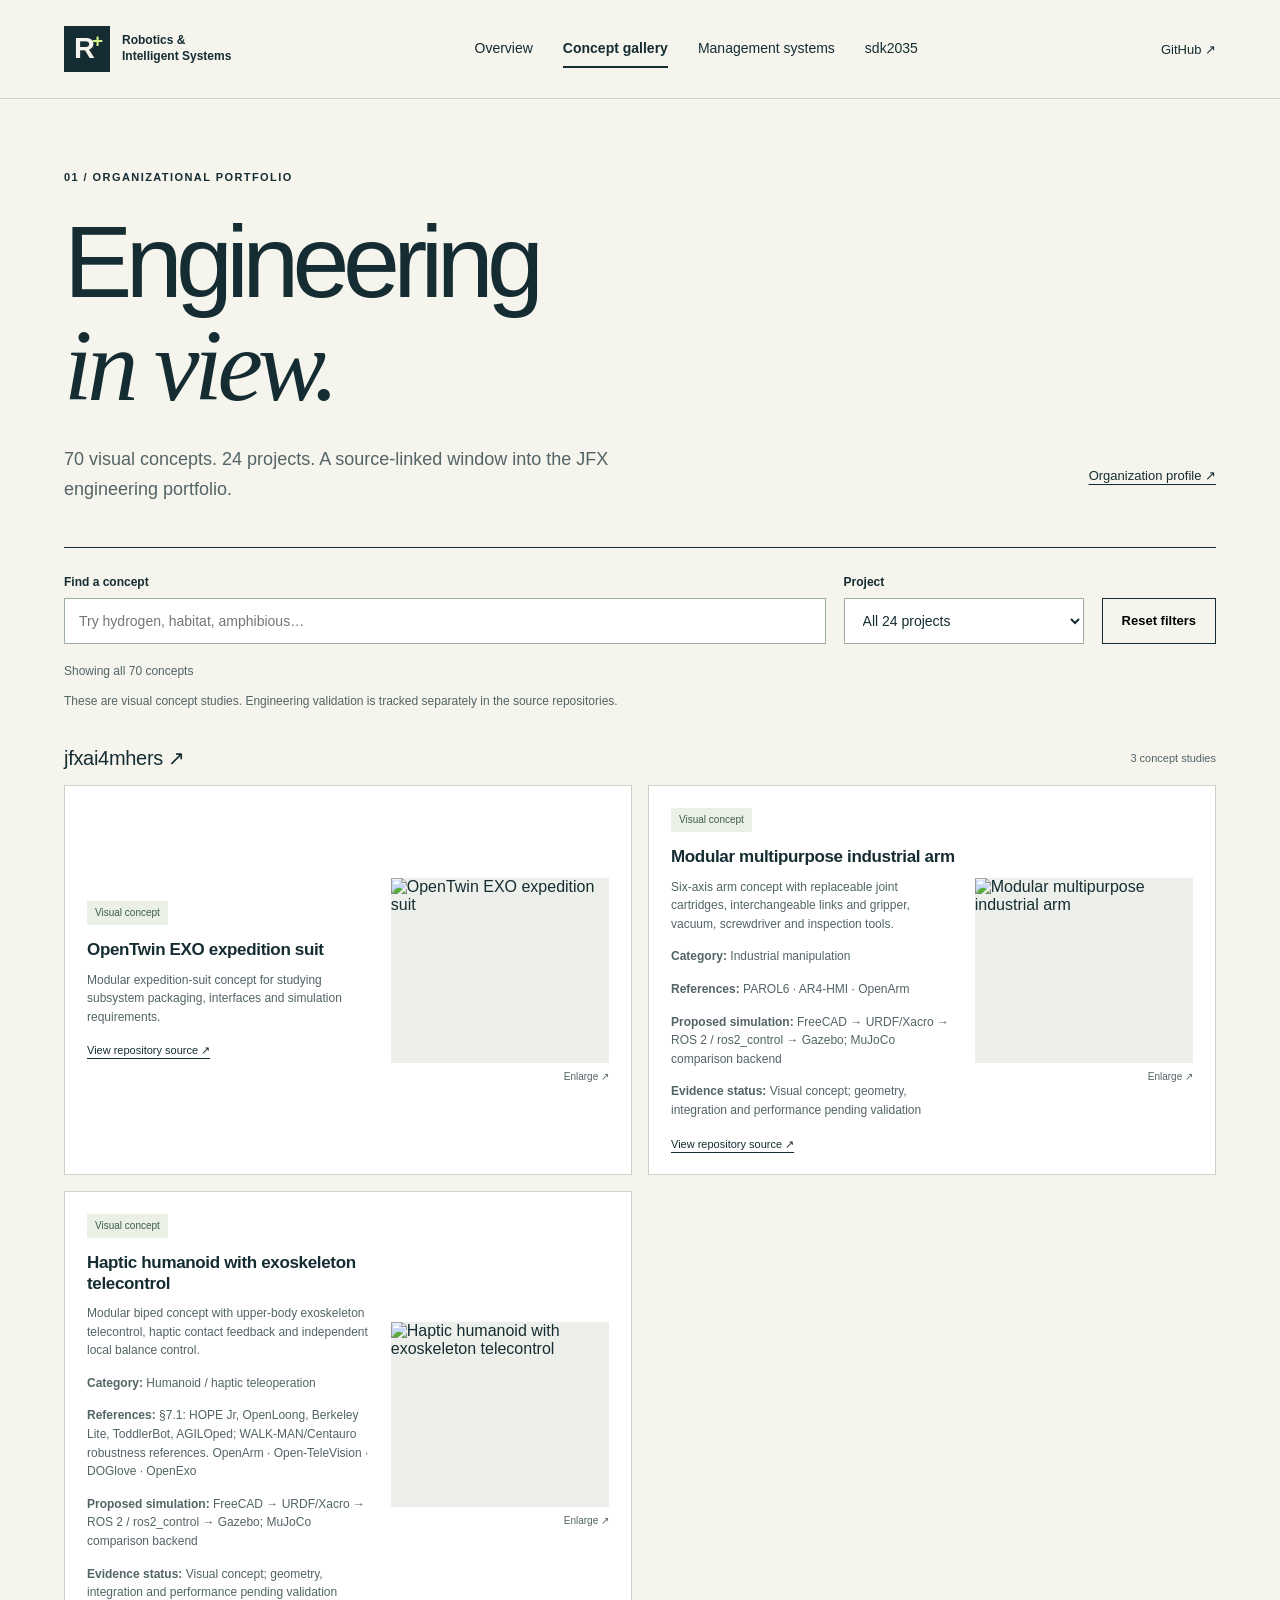
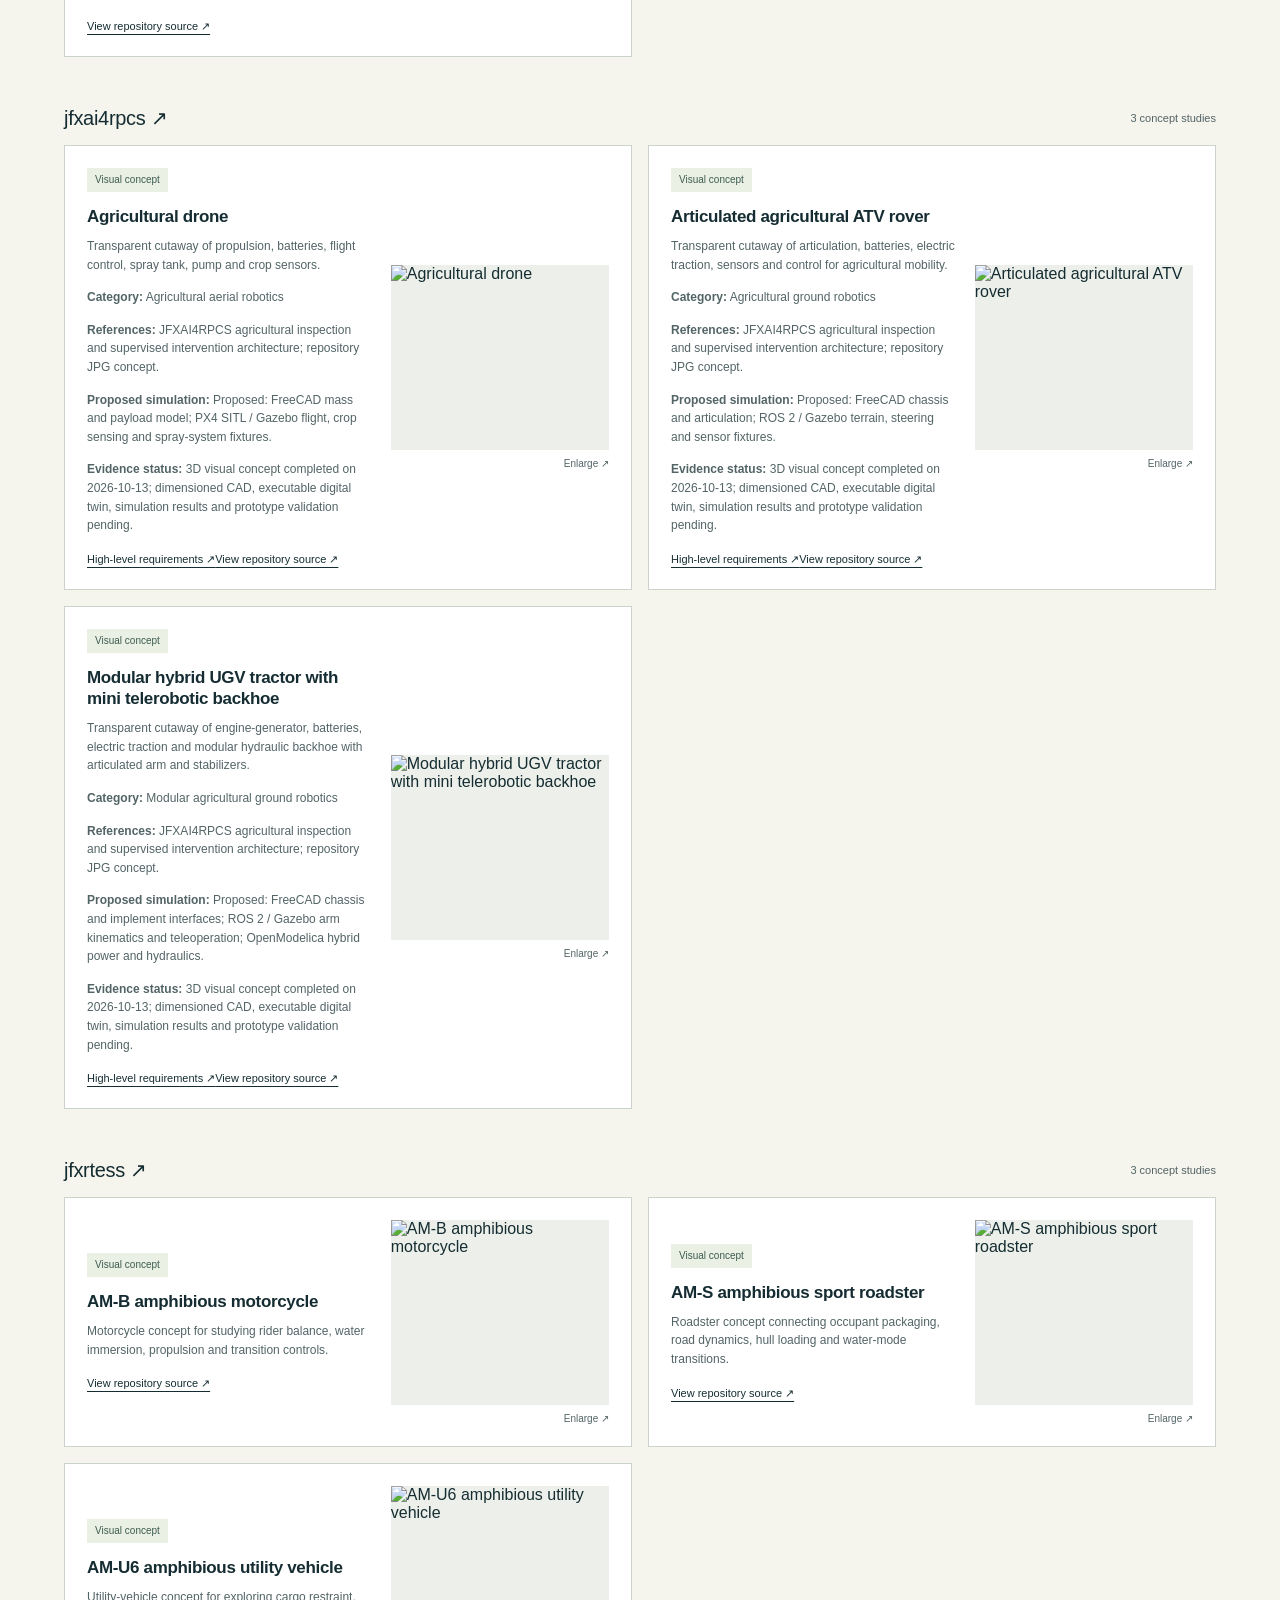
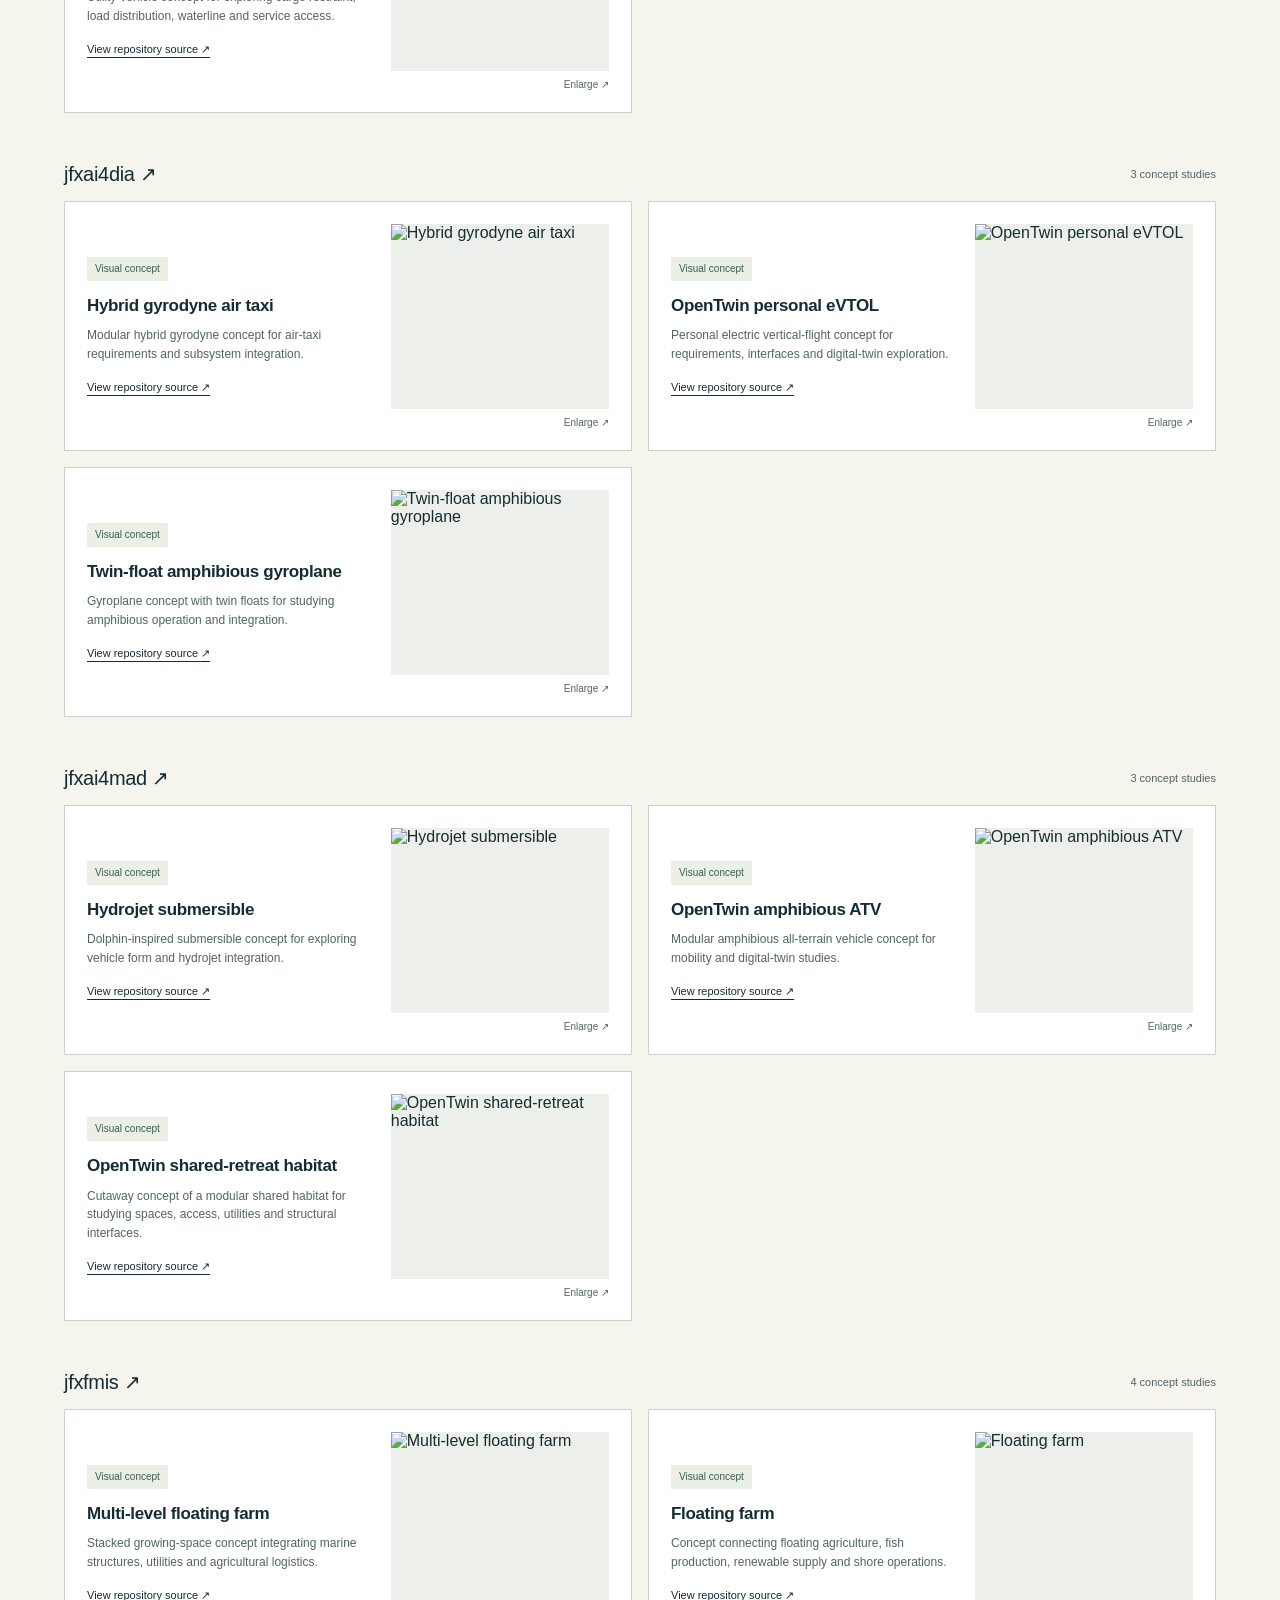
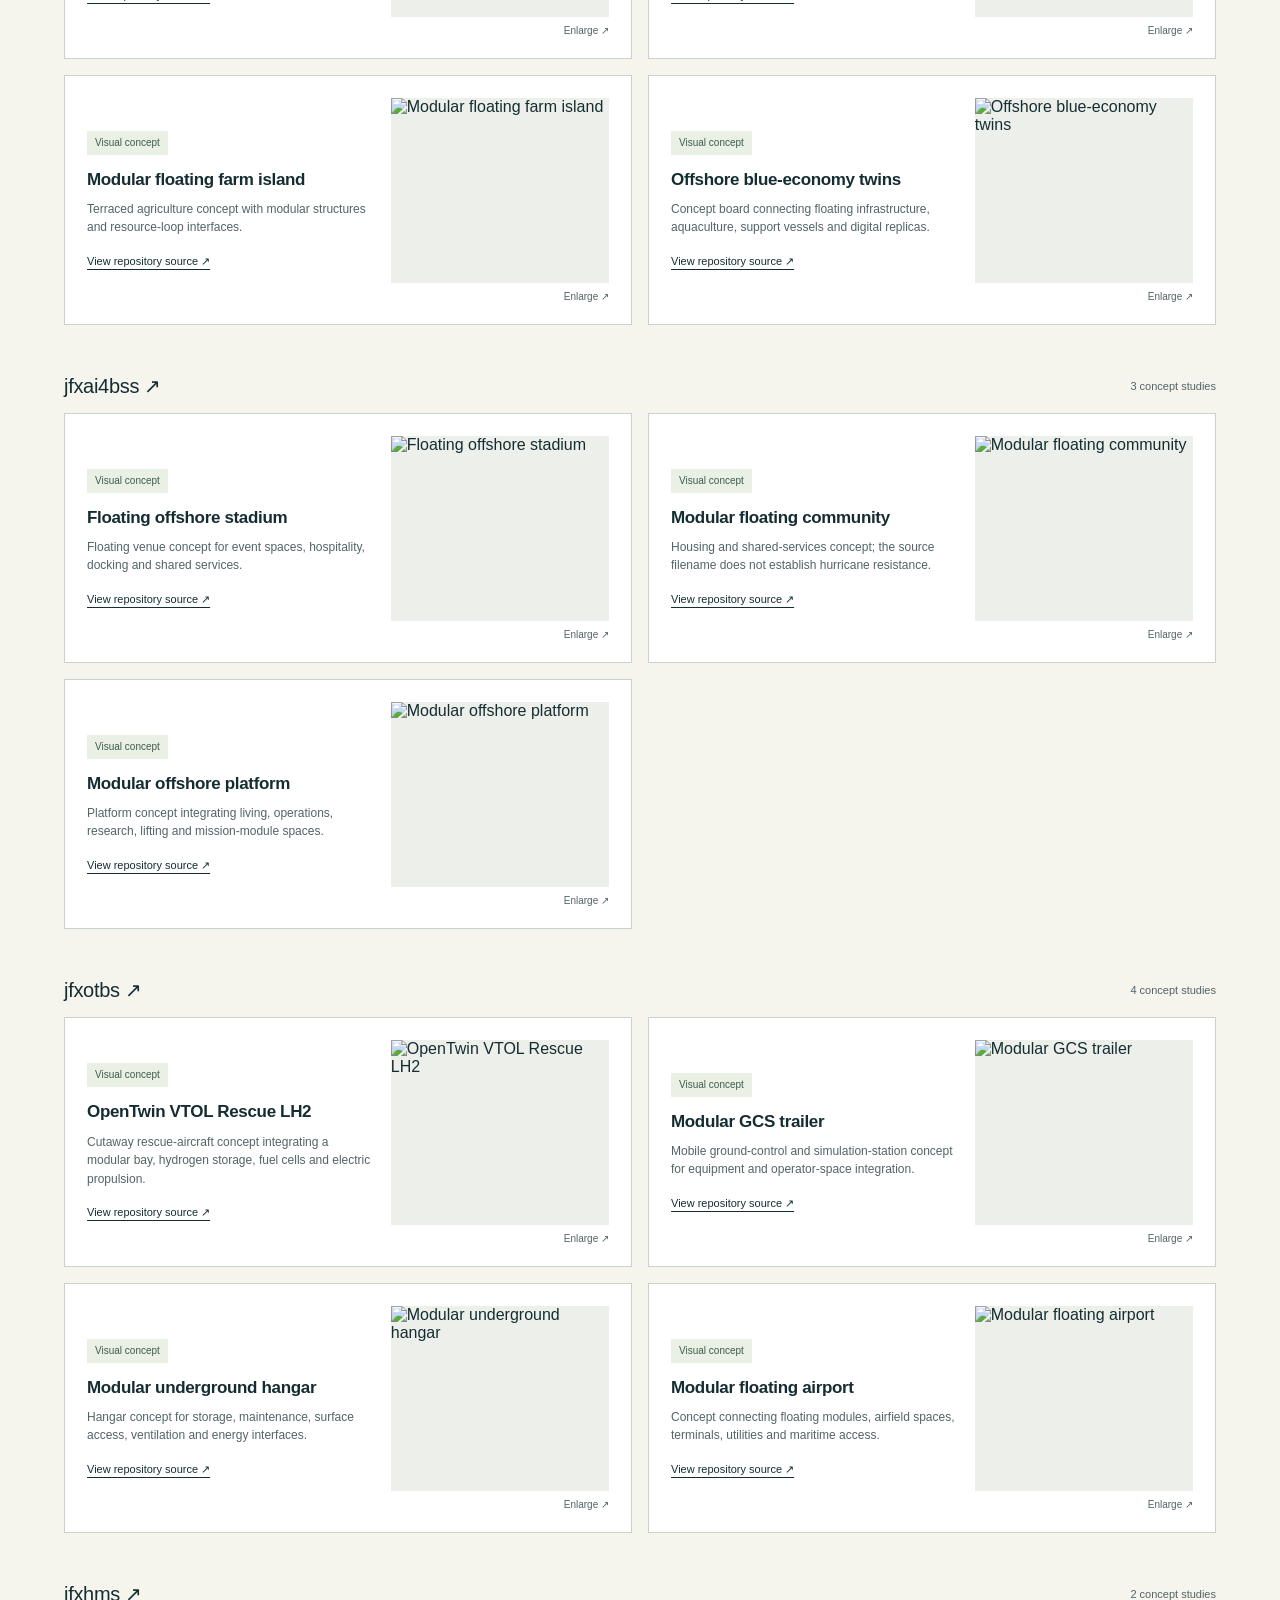
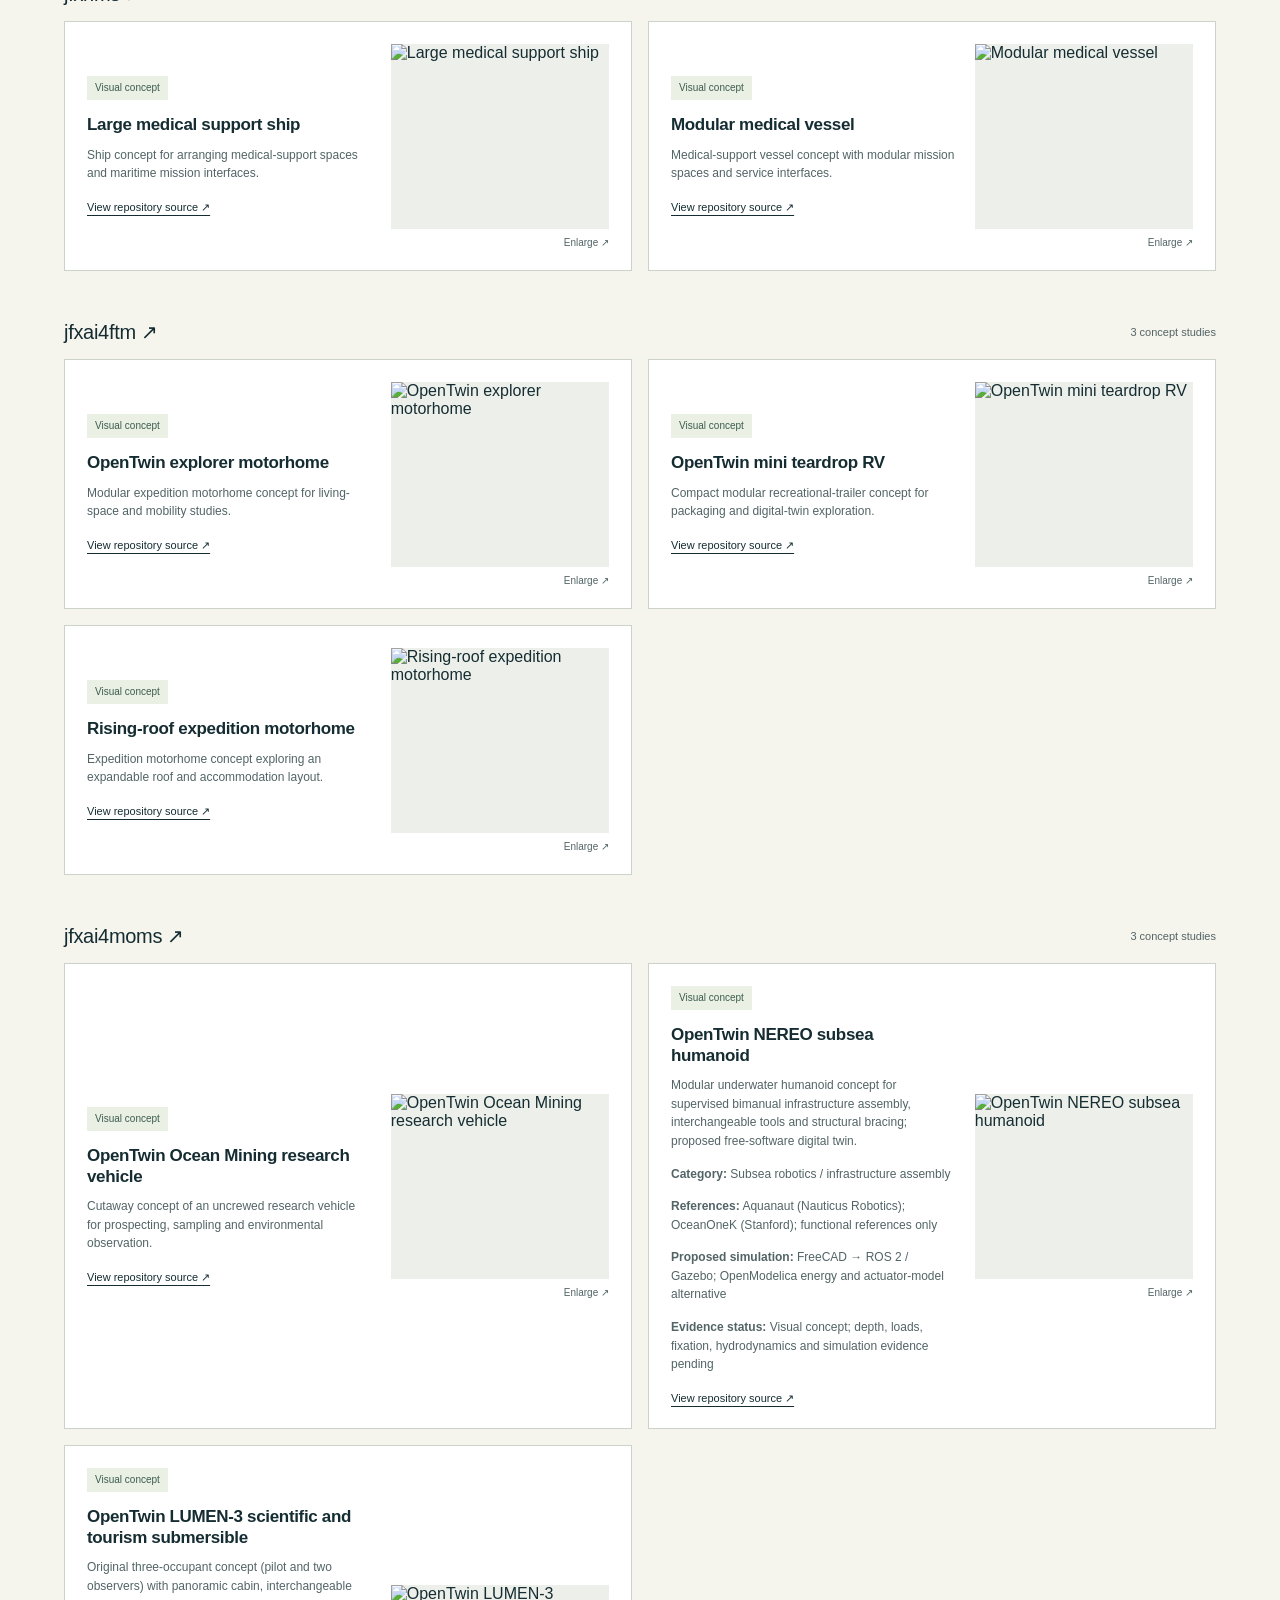
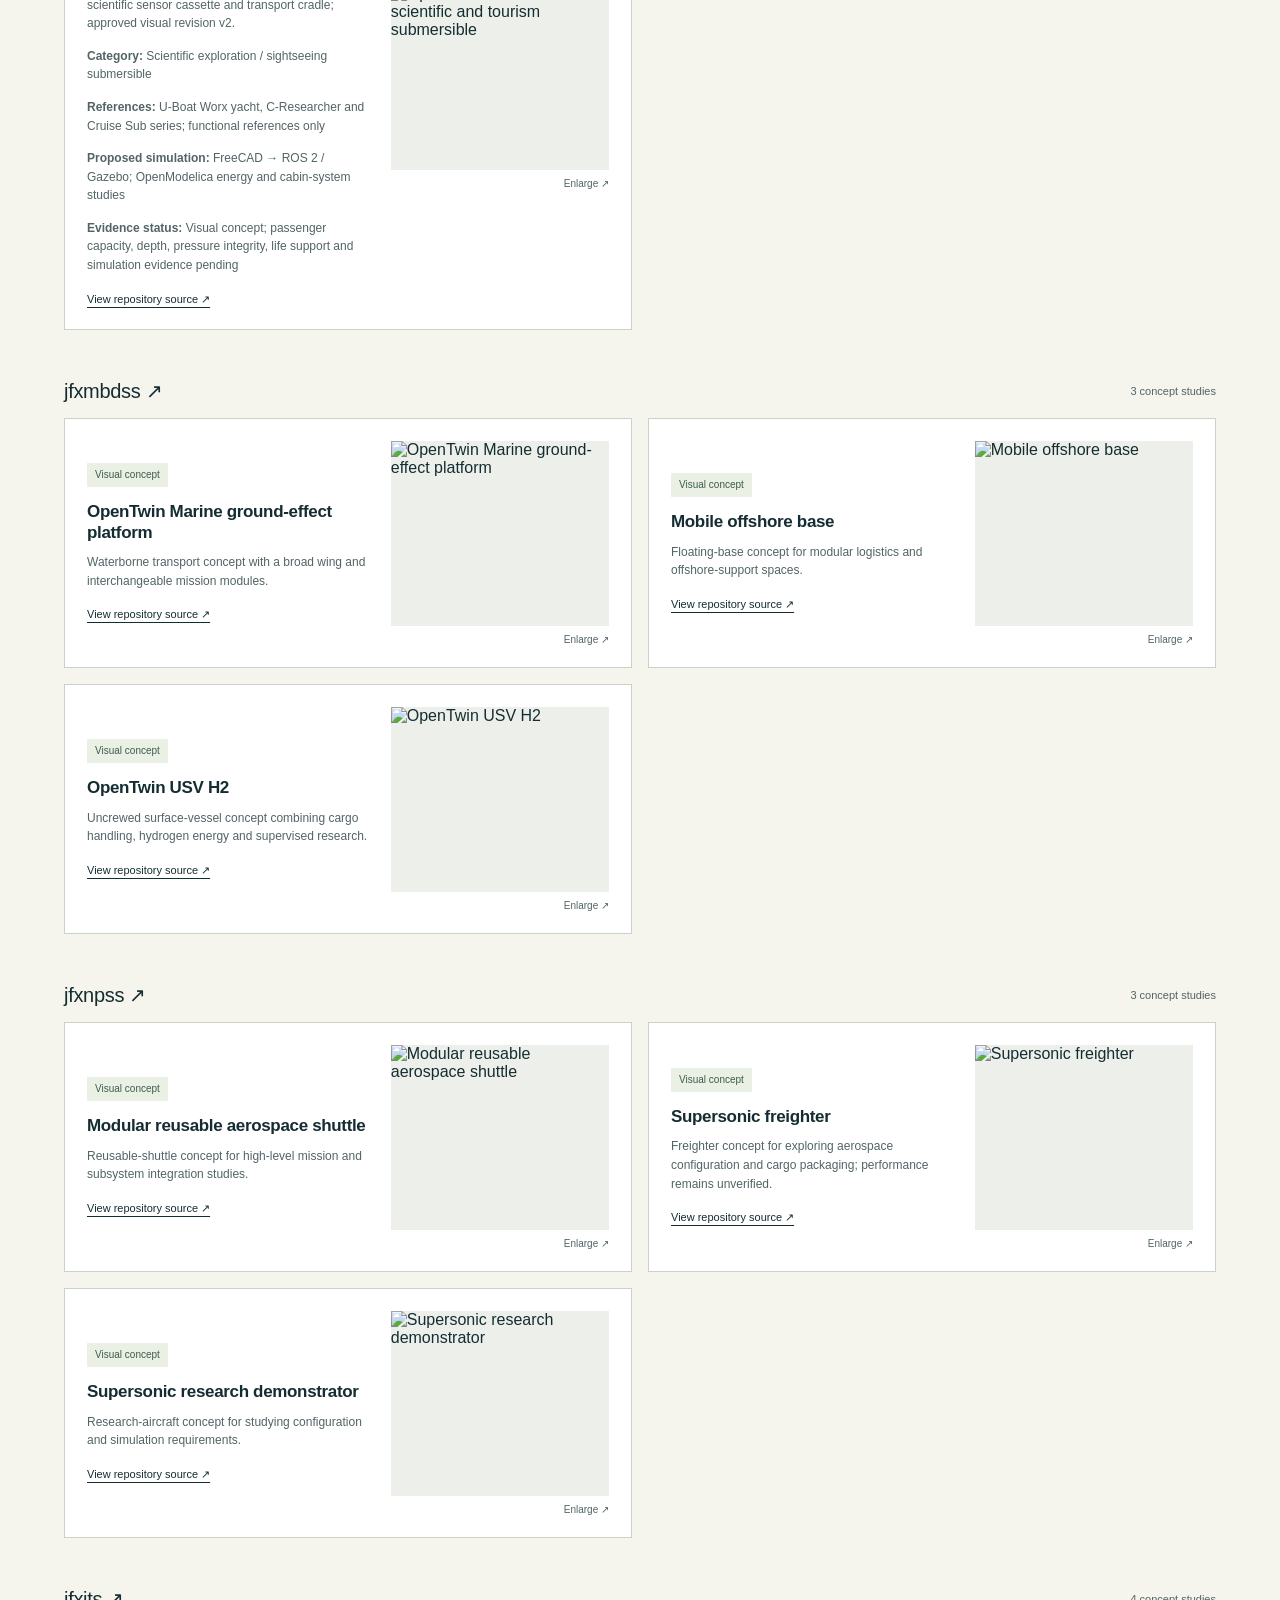
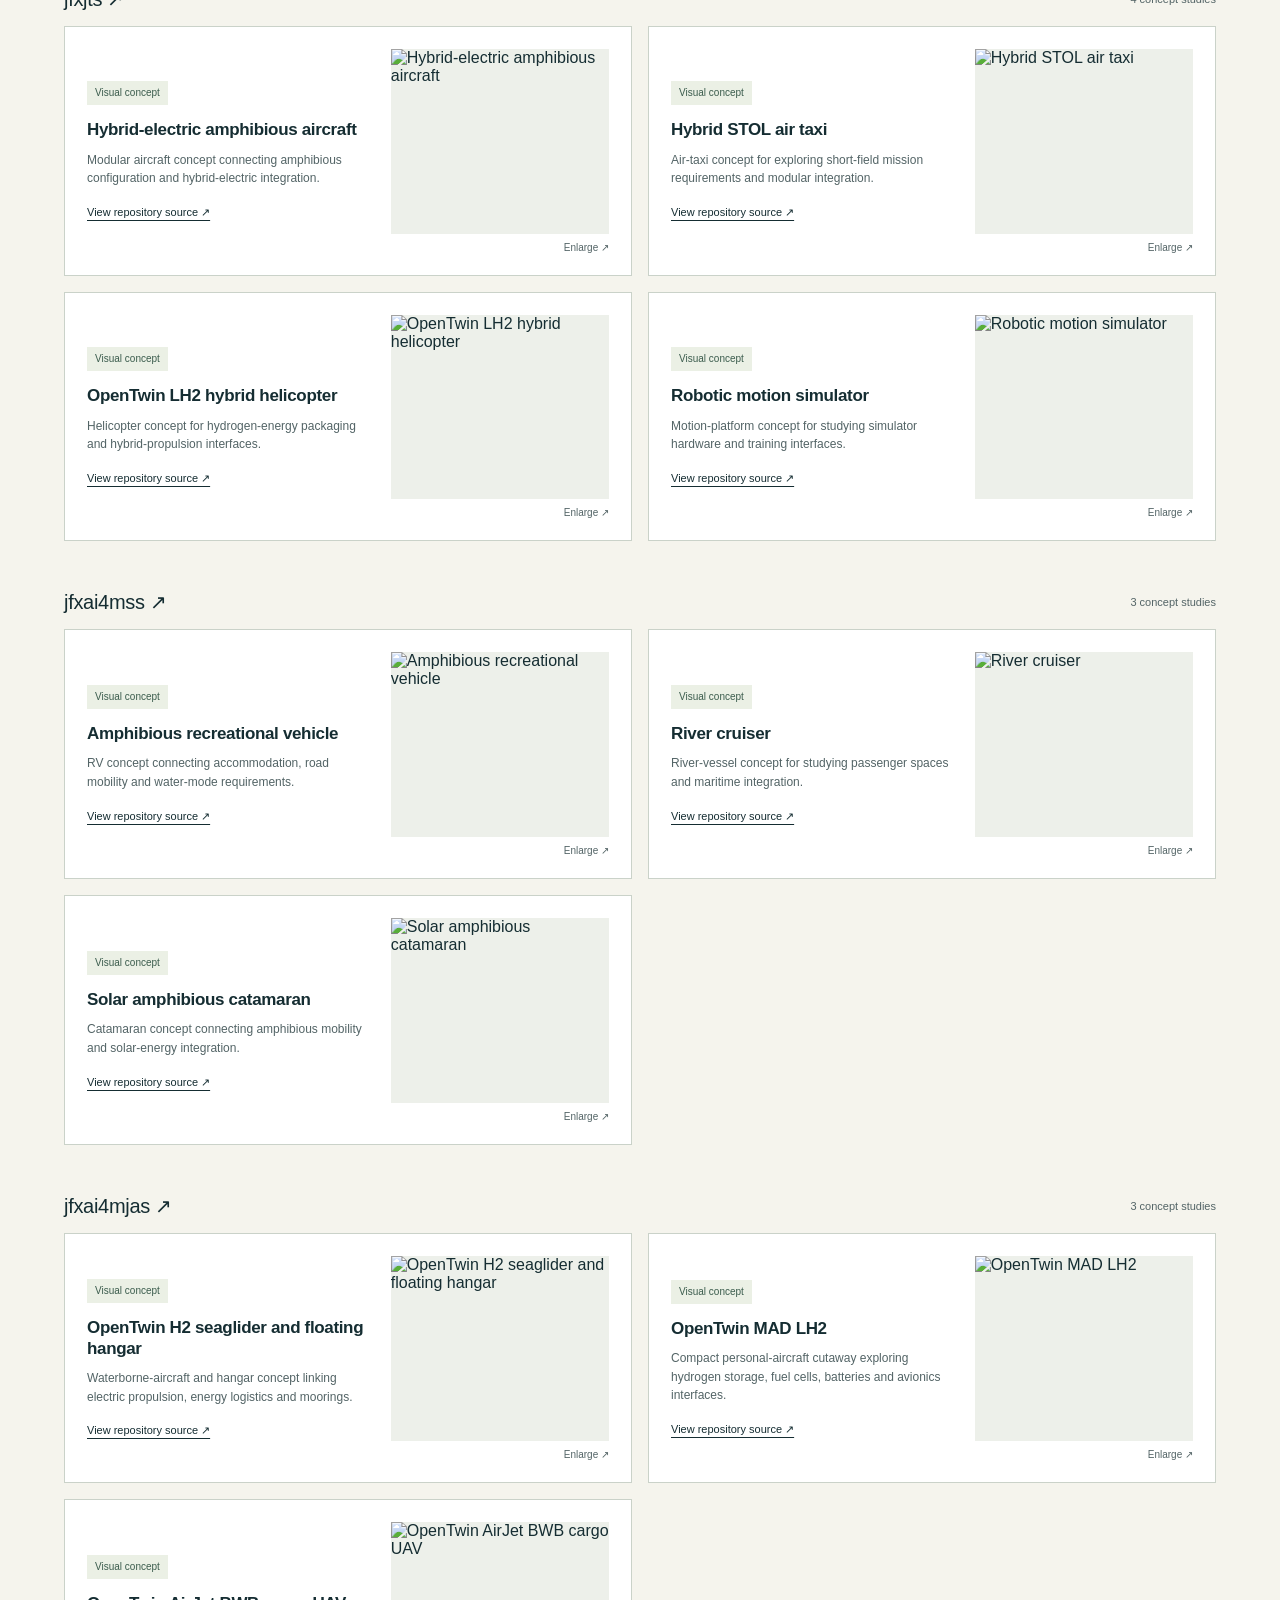
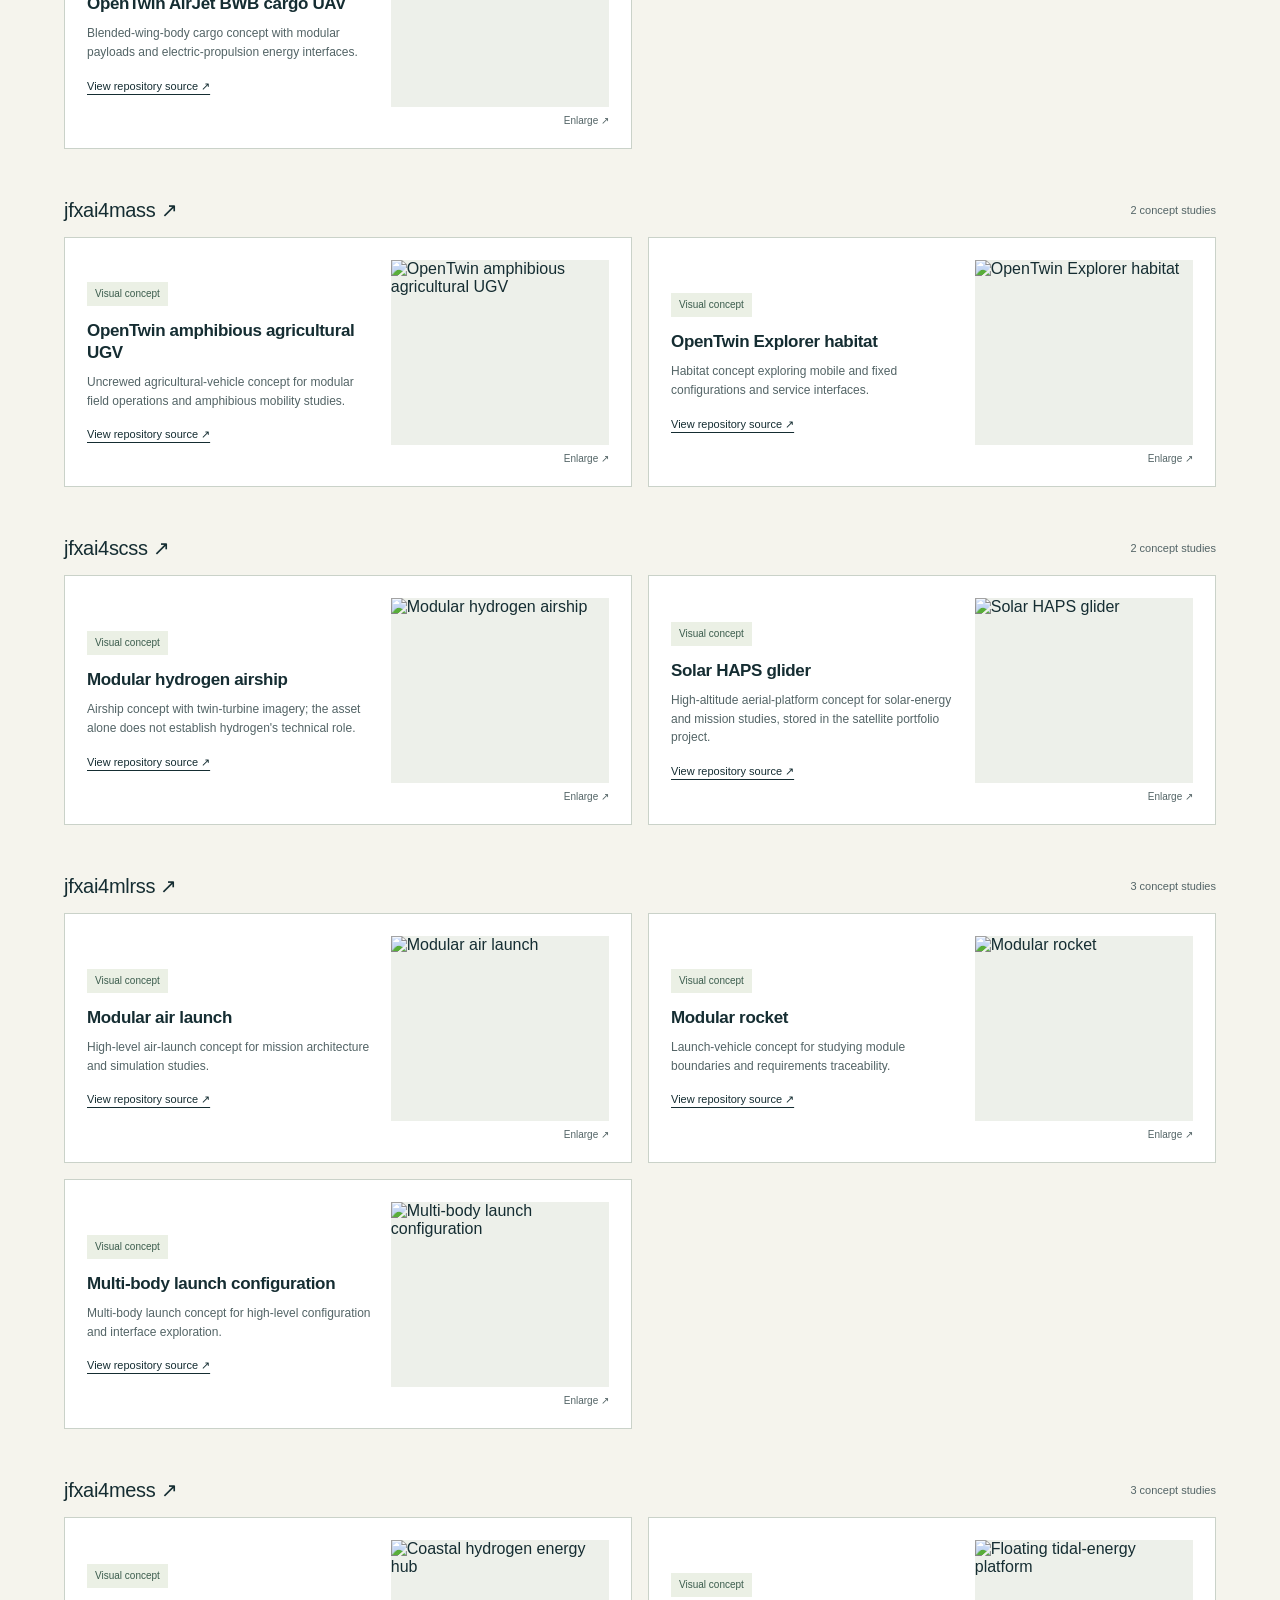
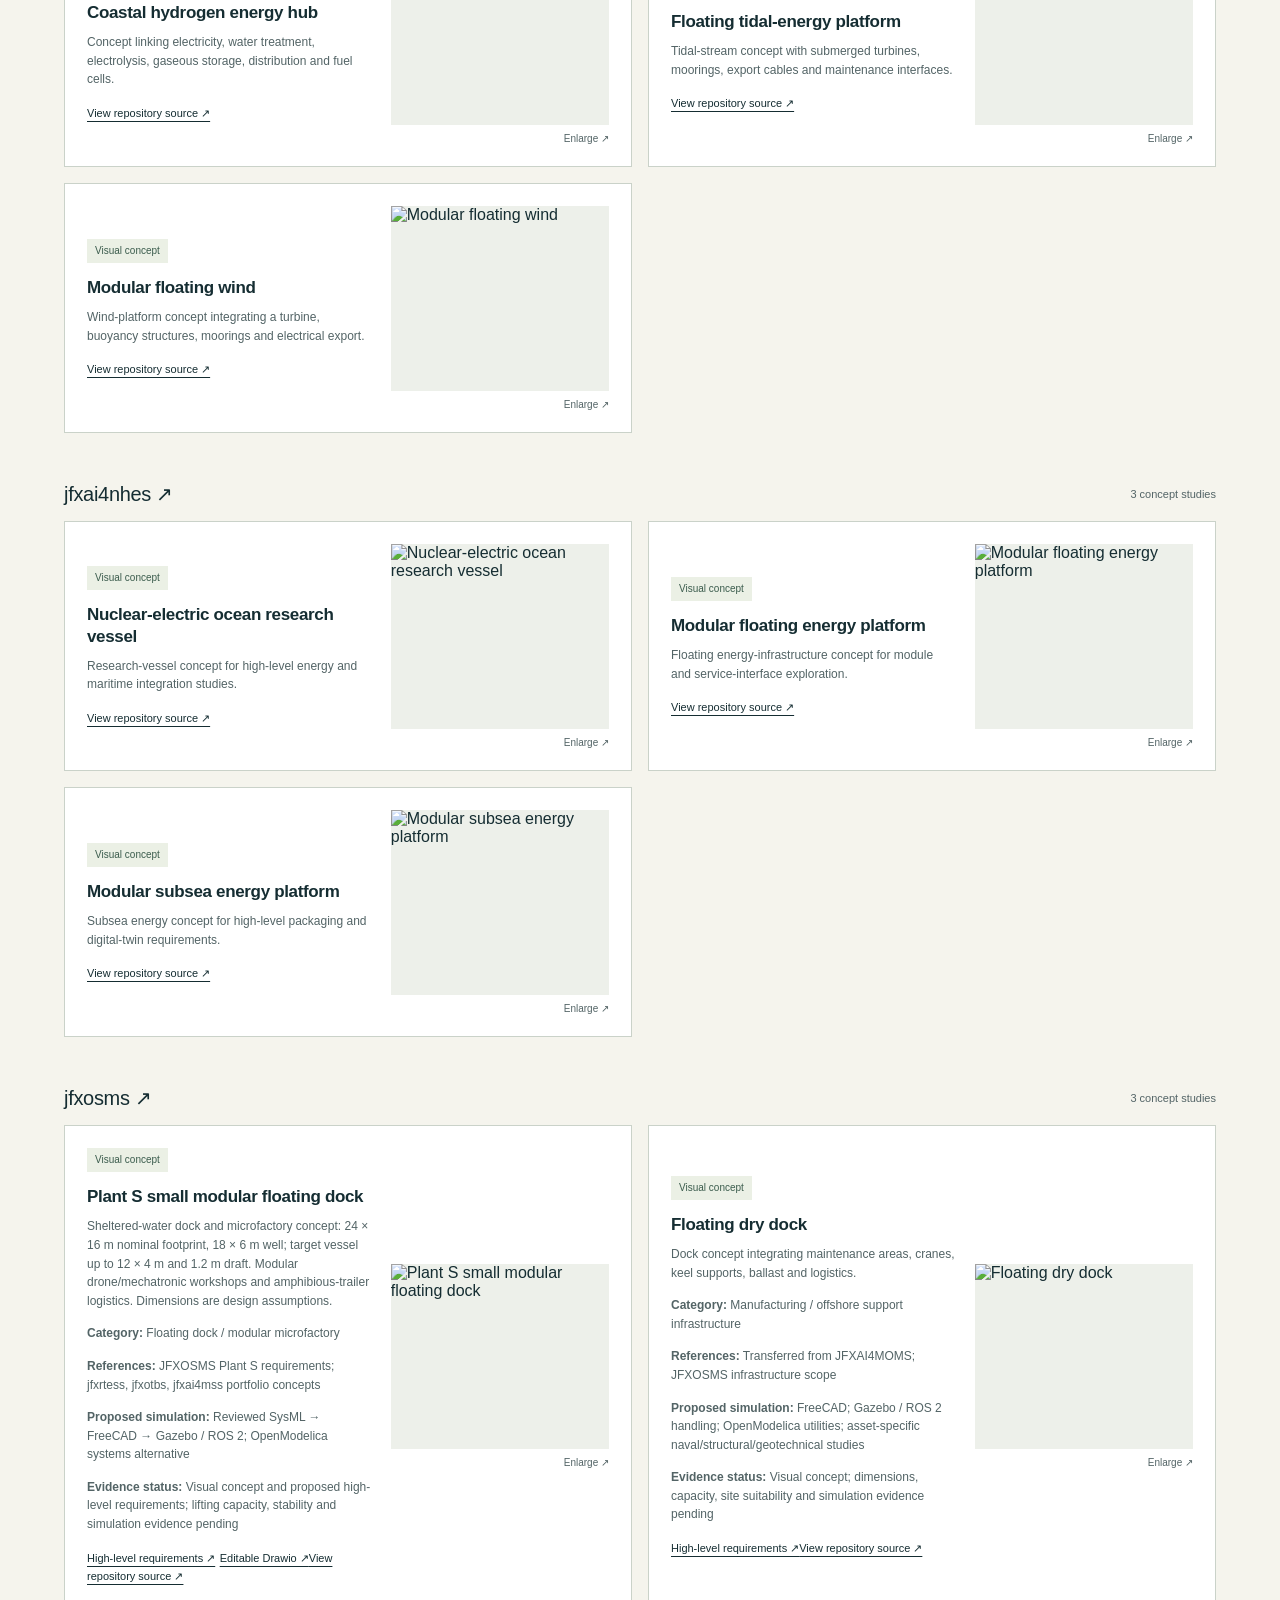
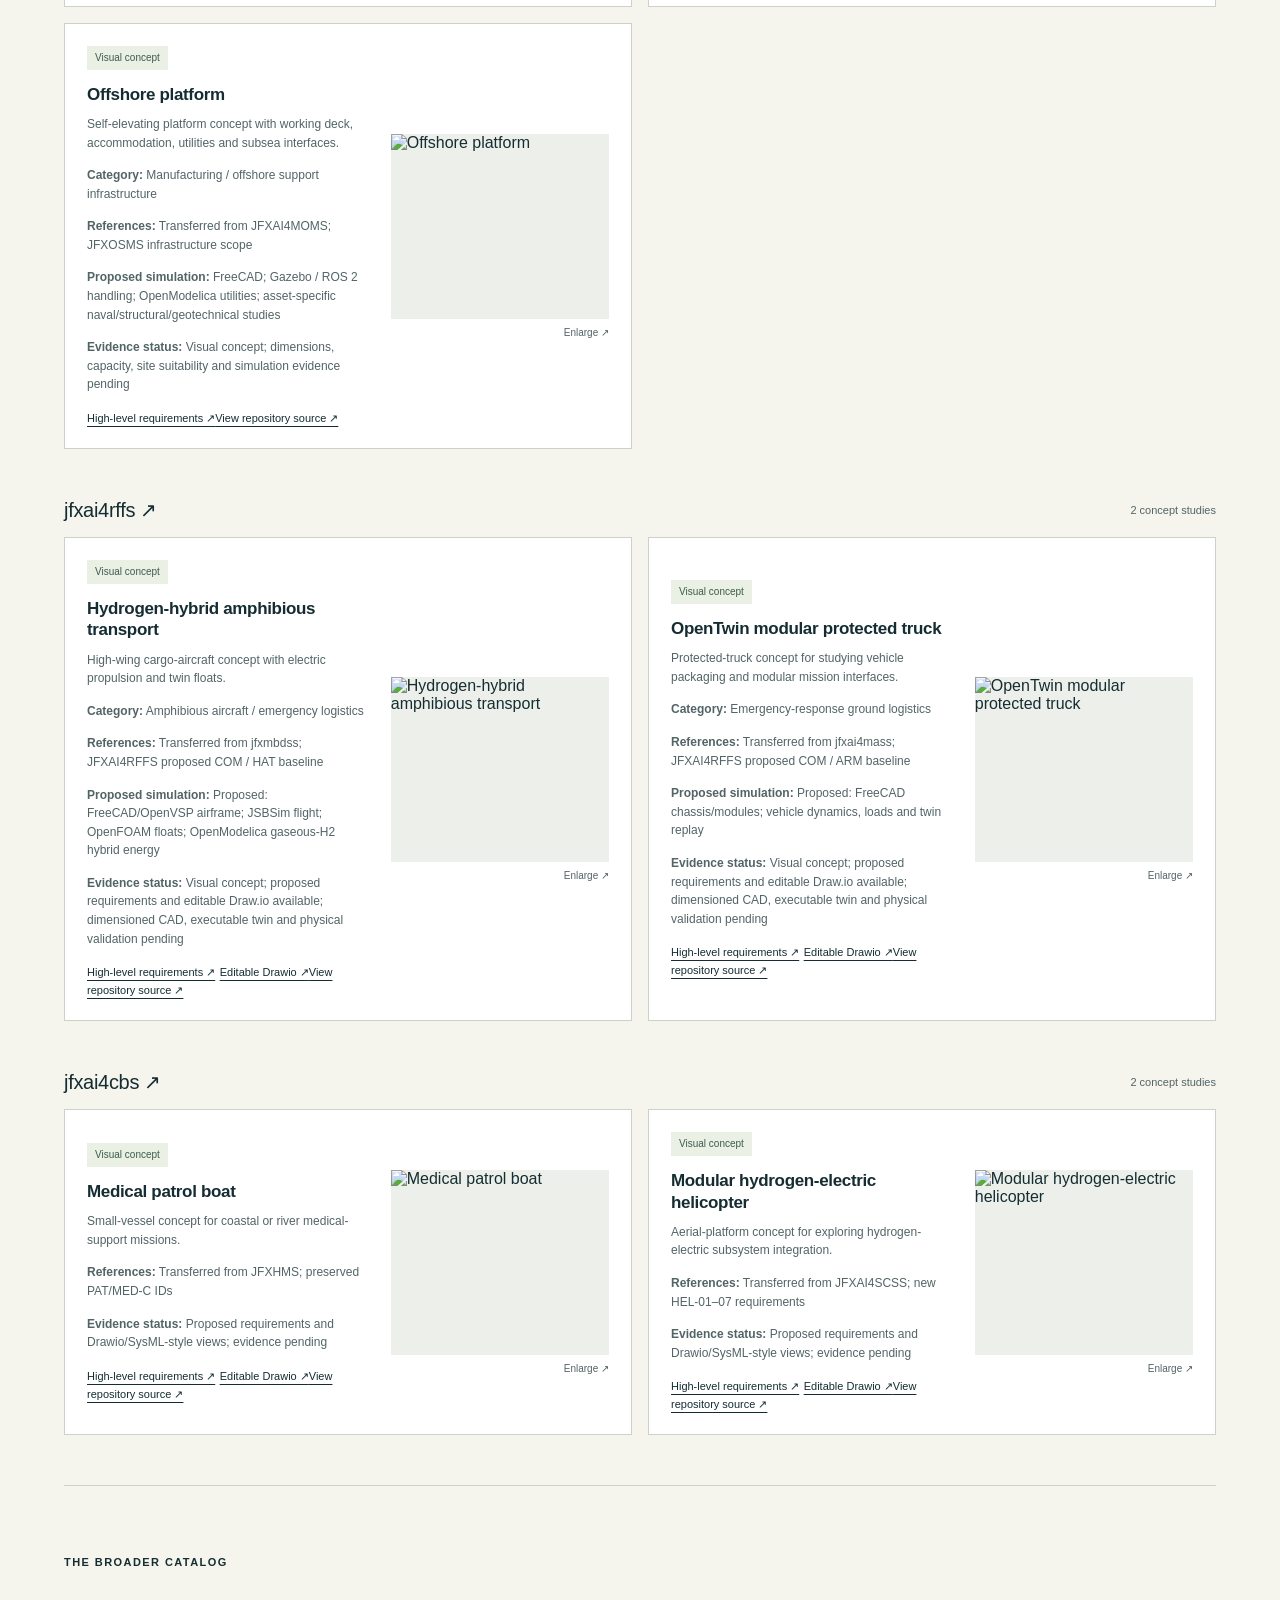
==== commit cade80ac: "Add management systems tab and JFOXPMS; total 77 portfolio projects" ====
--- a/docs/gallery/index.html
+++ b/docs/gallery/index.html
@@ -15,12 +15,12 @@
 </head>
 <body>
 <a class="skip" href="#main">Skip to content</a>
-<header class="site-header"><a class="brand" href="../"><span class="brand-mark" aria-hidden="true">R<span>+</span></span><span>Robotics &amp;<br>Intelligent Systems</span></a><nav aria-label="Primary"><a class="" href="../">Overview</a><a class="active" href="../gallery/">Concept gallery</a><a class="" href="../sdk2035/">sdk2035</a></nav><a class="github-link" href="https://github.com/robotics-intelligent-systems">GitHub ↗</a></header>
+<header class="site-header"><a class="brand" href="../"><span class="brand-mark" aria-hidden="true">R<span>+</span></span><span>Robotics &amp;<br>Intelligent Systems</span></a><nav aria-label="Primary"><a class="" href="../">Overview</a><a class="active" href="../gallery/">Concept gallery</a><a class="" href="../management/">Management systems</a><a class="" href="../sdk2035/">sdk2035</a></nav><a class="github-link" href="https://github.com/robotics-intelligent-systems">GitHub ↗</a></header>
 <main id="main"><section class="page-intro"><p class="eyebrow">01 / ORGANIZATIONAL PORTFOLIO</p><h1>Engineering<br><em>in view.</em></h1><div class="intro-line"><p class="lead">70 visual concepts. 24 projects. A source-linked window into the JFX engineering portfolio.</p><a class="text-link" href="https://github.com/robotics-intelligent-systems/.github">Organization profile ↗</a></div></section>
 <div class="gallery-tools"><form role="search" id="gallery-search"><div class="search-field"><label for="search">Find a concept</label><input type="search" id="search" placeholder="Try hydrogen, habitat, amphibious…" autocomplete="off"></div><div class="project-field"><label for="project">Project</label><select id="project"><option value="all">All 24 projects</option><option value="jfxai4mhers">jfxai4mhers</option><option value="jfxai4rpcs">jfxai4rpcs</option><option value="jfxrtess">jfxrtess</option><option value="jfxai4dia">jfxai4dia</option><option value="jfxai4mad">jfxai4mad</option><option value="jfxfmis">jfxfmis</option><option value="jfxai4bss">jfxai4bss</option><option value="jfxotbs">jfxotbs</option><option value="jfxhms">jfxhms</option><option value="jfxai4ftm">jfxai4ftm</option><option value="jfxai4moms">jfxai4moms</option><option value="jfxmbdss">jfxmbdss</option><option value="jfxnpss">jfxnpss</option><option value="jfxjts">jfxjts</option><option value="jfxai4mss">jfxai4mss</option><option value="jfxai4mjas">jfxai4mjas</option><option value="jfxai4mass">jfxai4mass</option><option value="jfxai4scss">jfxai4scss</option><option value="jfxai4mlrss">jfxai4mlrss</option><option value="jfxai4mess">jfxai4mess</option><option value="jfxai4nhes">jfxai4nhes</option><option value="jfxosms">jfxosms</option><option value="jfxai4rffs">jfxai4rffs</option><option value="jfxai4cbs">jfxai4cbs</option></select></div><button class="button" type="reset">Reset filters</button></form><p id="result-count" role="status" aria-live="polite">Showing all 70 concepts</p><noscript><p>All concepts are visible below. Search and enlarged previews require JavaScript; repository links work without it.</p></noscript></div>
 <p class="gallery-note">These are visual concept studies. Engineering validation is tracked separately in the source repositories.</p>
 <div id="concepts"><section class="concept-group" data-group="jfxai4mhers"><div class="group-heading"><h2><a class="" href="https://github.com/robotics-intelligent-systems/jfxai4mhers">jfxai4mhers ↗</a></h2><span>3 concept studies</span></div><div class="concept-grid"><article class="concept" data-project="jfxai4mhers" data-search="jfxai4mhers opentwin exo expedition suit modular expedition-suit concept for studying subsystem packaging, interfaces and simulation requirements."><div class="concept-copy"><span class="status">Visual concept</span><h3>OpenTwin EXO expedition suit</h3><p>Modular expedition-suit concept for studying subsystem packaging, interfaces and simulation requirements.</p><a class="source-link" href="https://github.com/robotics-intelligent-systems/jfxai4mhers/blob/main/MBSE/CAD/h2fly-opentwin-exo-modular-expedition-suit-concept-v3.jpg">View repository source ↗</a></div><figure><a class="zoom" href="https://github.com/robotics-intelligent-systems/jfxai4mhers/blob/main/MBSE/CAD/h2fly-opentwin-exo-modular-expedition-suit-concept-v3.jpg" data-image="https://raw.githubusercontent.com/robotics-intelligent-systems/jfxai4mhers/main/MBSE/CAD/h2fly-opentwin-exo-modular-expedition-suit-concept-v3.jpg" data-title="OpenTwin EXO expedition suit" aria-label="Preview OpenTwin EXO expedition suit"><img src="https://raw.githubusercontent.com/robotics-intelligent-systems/jfxai4mhers/main/MBSE/CAD/h2fly-opentwin-exo-modular-expedition-suit-concept-v3.jpg" alt="OpenTwin EXO expedition suit" loading="lazy" decoding="async"><span>Enlarge ↗</span></a></figure></article><article class="concept" data-project="jfxai4mhers" data-search="jfxai4mhers modular multipurpose industrial arm six-axis arm concept with replaceable joint cartridges, interchangeable links and gripper, vacuum, screwdriver and inspection tools."><div class="concept-copy"><span class="status">Visual concept</span><h3>Modular multipurpose industrial arm</h3><p>Six-axis arm concept with replaceable joint cartridges, interchangeable links and gripper, vacuum, screwdriver and inspection tools.</p><p><strong>Category:</strong> Industrial manipulation</p><p><strong>References:</strong> PAROL6 · AR4-HMI · OpenArm</p><p><strong>Proposed simulation:</strong> FreeCAD → URDF/Xacro → ROS 2 / ros2_control → Gazebo; MuJoCo comparison backend</p><p><strong>Evidence status:</strong> Visual concept; geometry, integration and performance pending validation</p><a class="source-link" href="https://github.com/robotics-intelligent-systems/jfxai4mhers/blob/main/MBSE/CAD/jfxai4mhers-modular-industrial-arm-digital-twin-concept-v1.jpg">View repository source ↗</a></div><figure><a class="zoom" href="https://github.com/robotics-intelligent-systems/jfxai4mhers/blob/main/MBSE/CAD/jfxai4mhers-modular-industrial-arm-digital-twin-concept-v1.jpg" data-image="https://raw.githubusercontent.com/robotics-intelligent-systems/jfxai4mhers/main/MBSE/CAD/jfxai4mhers-modular-industrial-arm-digital-twin-concept-v1.jpg" data-title="Modular multipurpose industrial arm" aria-label="Preview Modular multipurpose industrial arm"><img src="https://raw.githubusercontent.com/robotics-intelligent-systems/jfxai4mhers/main/MBSE/CAD/jfxai4mhers-modular-industrial-arm-digital-twin-concept-v1.jpg" alt="Modular multipurpose industrial arm" loading="lazy" decoding="async"><span>Enlarge ↗</span></a></figure></article><article class="concept" data-project="jfxai4mhers" data-search="jfxai4mhers haptic humanoid with exoskeleton telecontrol modular biped concept with upper-body exoskeleton telecontrol, haptic contact feedback and independent local balance control."><div class="concept-copy"><span class="status">Visual concept</span><h3>Haptic humanoid with exoskeleton telecontrol</h3><p>Modular biped concept with upper-body exoskeleton telecontrol, haptic contact feedback and independent local balance control.</p><p><strong>Category:</strong> Humanoid / haptic teleoperation</p><p><strong>References:</strong> §7.1: HOPE Jr, OpenLoong, Berkeley Lite, ToddlerBot, AGILOped; WALK-MAN/Centauro robustness references. OpenArm · Open-TeleVision · DOGlove · OpenExo</p><p><strong>Proposed simulation:</strong> FreeCAD → URDF/Xacro → ROS 2 / ros2_control → Gazebo; MuJoCo comparison backend</p><p><strong>Evidence status:</strong> Visual concept; geometry, integration and performance pending validation</p><a class="source-link" href="https://github.com/robotics-intelligent-systems/jfxai4mhers/blob/main/MBSE/CAD/jfxai4mhers-haptic-humanoid-exoskeleton-digital-twin-concept-v1.jpg">View repository source ↗</a></div><figure><a class="zoom" href="https://github.com/robotics-intelligent-systems/jfxai4mhers/blob/main/MBSE/CAD/jfxai4mhers-haptic-humanoid-exoskeleton-digital-twin-concept-v1.jpg" data-image="https://raw.githubusercontent.com/robotics-intelligent-systems/jfxai4mhers/main/MBSE/CAD/jfxai4mhers-haptic-humanoid-exoskeleton-digital-twin-concept-v1.jpg" data-title="Haptic humanoid with exoskeleton telecontrol" aria-label="Preview Haptic humanoid with exoskeleton telecontrol"><img src="https://raw.githubusercontent.com/robotics-intelligent-systems/jfxai4mhers/main/MBSE/CAD/jfxai4mhers-haptic-humanoid-exoskeleton-digital-twin-concept-v1.jpg" alt="Haptic humanoid with exoskeleton telecontrol" loading="lazy" decoding="async"><span>Enlarge ↗</span></a></figure></article></div></section><section class="concept-group" data-group="jfxai4rpcs"><div class="group-heading"><h2><a class="" href="https://github.com/robotics-intelligent-systems/jfxai4rpcs">jfxai4rpcs ↗</a></h2><span>3 concept studies</span></div><div class="concept-grid"><article class="concept" data-project="jfxai4rpcs" data-search="jfxai4rpcs agricultural drone transparent cutaway of propulsion, batteries, flight control, spray tank, pump and crop sensors."><div class="concept-copy"><span class="status">Visual concept</span><h3>Agricultural drone</h3><p>Transparent cutaway of propulsion, batteries, flight control, spray tank, pump and crop sensors.</p><p><strong>Category:</strong> Agricultural aerial robotics</p><p><strong>References:</strong> JFXAI4RPCS agricultural inspection and supervised intervention architecture; repository JPG concept.</p><p><strong>Proposed simulation:</strong> Proposed: FreeCAD mass and payload model; PX4 SITL / Gazebo flight, crop sensing and spray-system fixtures.</p><p><strong>Evidence status:</strong> 3D visual concept completed on 2026-10-13; dimensioned CAD, executable digital twin, simulation results and prototype validation pending.</p><a class="source-link" href="https://github.com/robotics-intelligent-systems/jfxai4rpcs#10-simulation-and-mbse-plan">High-level requirements ↗</a><a class="source-link" href="https://github.com/robotics-intelligent-systems/jfxai4rpcs/blob/main/MBSE/CAD/dron-agricola-gemelo-digital-concepto-3d.jpg">View repository source ↗</a></div><figure><a class="zoom" href="https://github.com/robotics-intelligent-systems/jfxai4rpcs/blob/main/MBSE/CAD/dron-agricola-gemelo-digital-concepto-3d.jpg" data-image="https://raw.githubusercontent.com/robotics-intelligent-systems/jfxai4rpcs/main/MBSE/CAD/dron-agricola-gemelo-digital-concepto-3d.jpg" data-title="Agricultural drone" aria-label="Preview Agricultural drone"><img src="https://raw.githubusercontent.com/robotics-intelligent-systems/jfxai4rpcs/main/MBSE/CAD/dron-agricola-gemelo-digital-concepto-3d.jpg" alt="Agricultural drone" loading="lazy" decoding="async"><span>Enlarge ↗</span></a></figure></article><article class="concept" data-project="jfxai4rpcs" data-search="jfxai4rpcs articulated agricultural atv rover transparent cutaway of articulation, batteries, electric traction, sensors and control for agricultural mobility."><div class="concept-copy"><span class="status">Visual concept</span><h3>Articulated agricultural ATV rover</h3><p>Transparent cutaway of articulation, batteries, electric traction, sensors and control for agricultural mobility.</p><p><strong>Category:</strong> Agricultural ground robotics</p><p><strong>References:</strong> JFXAI4RPCS agricultural inspection and supervised intervention architecture; repository JPG concept.</p><p><strong>Proposed simulation:</strong> Proposed: FreeCAD chassis and articulation; ROS 2 / Gazebo terrain, steering and sensor fixtures.</p><p><strong>Evidence status:</strong> 3D visual concept completed on 2026-10-13; dimensioned CAD, executable digital twin, simulation results and prototype validation pending.</p><a class="source-link" href="https://github.com/robotics-intelligent-systems/jfxai4rpcs#10-simulation-and-mbse-plan">High-level requirements ↗</a><a class="source-link" href="https://github.com/robotics-intelligent-systems/jfxai4rpcs/blob/main/MBSE/CAD/rover-agricola-articulado-gemelo-digital-concepto-3d.jpg">View repository source ↗</a></div><figure><a class="zoom" href="https://github.com/robotics-intelligent-systems/jfxai4rpcs/blob/main/MBSE/CAD/rover-agricola-articulado-gemelo-digital-concepto-3d.jpg" data-image="https://raw.githubusercontent.com/robotics-intelligent-systems/jfxai4rpcs/main/MBSE/CAD/rover-agricola-articulado-gemelo-digital-concepto-3d.jpg" data-title="Articulated agricultural ATV rover" aria-label="Preview Articulated agricultural ATV rover"><img src="https://raw.githubusercontent.com/robotics-intelligent-systems/jfxai4rpcs/main/MBSE/CAD/rover-agricola-articulado-gemelo-digital-concepto-3d.jpg" alt="Articulated agricultural ATV rover" loading="lazy" decoding="async"><span>Enlarge ↗</span></a></figure></article><article class="concept" data-project="jfxai4rpcs" data-search="jfxai4rpcs modular hybrid ugv tractor with mini telerobotic backhoe transparent cutaway of engine-generator, batteries, electric traction and modular hydraulic backhoe with articulated arm and stabilizers."><div class="concept-copy"><span class="status">Visual concept</span><h3>Modular hybrid UGV tractor with mini telerobotic backhoe</h3><p>Transparent cutaway of engine-generator, batteries, electric traction and modular hydraulic backhoe with articulated arm and stabilizers.</p><p><strong>Category:</strong> Modular agricultural ground robotics</p><p><strong>References:</strong> JFXAI4RPCS agricultural inspection and supervised intervention architecture; repository JPG concept.</p><p><strong>Proposed simulation:</strong> Proposed: FreeCAD chassis and implement interfaces; ROS 2 / Gazebo arm kinematics and teleoperation; OpenModelica hybrid power and hydraulics.</p><p><strong>Evidence status:</strong> 3D visual concept completed on 2026-10-13; dimensioned CAD, executable digital twin, simulation results and prototype validation pending.</p><a class="source-link" href="https://github.com/robotics-intelligent-systems/jfxai4rpcs#10-simulation-and-mbse-plan">High-level requirements ↗</a><a class="source-link" href="https://github.com/robotics-intelligent-systems/jfxai4rpcs/blob/main/MBSE/CAD/tractor-ugv-hibrido-modular-retroexcavadora-concepto-3d.jpg">View repository source ↗</a></div><figure><a class="zoom" href="https://github.com/robotics-intelligent-systems/jfxai4rpcs/blob/main/MBSE/CAD/tractor-ugv-hibrido-modular-retroexcavadora-concepto-3d.jpg" data-image="https://raw.githubusercontent.com/robotics-intelligent-systems/jfxai4rpcs/main/MBSE/CAD/tractor-ugv-hibrido-modular-retroexcavadora-concepto-3d.jpg" data-title="Modular hybrid UGV tractor with mini telerobotic backhoe" aria-label="Preview Modular hybrid UGV tractor with mini telerobotic backhoe"><img src="https://raw.githubusercontent.com/robotics-intelligent-systems/jfxai4rpcs/main/MBSE/CAD/tractor-ugv-hibrido-modular-retroexcavadora-concepto-3d.jpg" alt="Modular hybrid UGV tractor with mini telerobotic backhoe" loading="lazy" decoding="async"><span>Enlarge ↗</span></a></figure></article></div></section><section class="concept-group" data-group="jfxrtess"><div class="group-heading"><h2><a class="" href="https://github.com/robotics-intelligent-systems/jfxrtess">jfxrtess ↗</a></h2><span>3 concept studies</span></div><div class="concept-grid"><article class="concept" data-project="jfxrtess" data-search="jfxrtess am-b amphibious motorcycle motorcycle concept for studying rider balance, water immersion, propulsion and transition controls."><div class="concept-copy"><span class="status">Visual concept</span><h3>AM-B amphibious motorcycle</h3><p>Motorcycle concept for studying rider balance, water immersion, propulsion and transition controls.</p><a class="source-link" href="https://github.com/robotics-intelligent-systems/jfxrtess/blob/main/MBSE/CAD/amphibious-motorcycle-concept.jpg">View repository source ↗</a></div><figure><a class="zoom" href="https://github.com/robotics-intelligent-systems/jfxrtess/blob/main/MBSE/CAD/amphibious-motorcycle-concept.jpg" data-image="https://raw.githubusercontent.com/robotics-intelligent-systems/jfxrtess/main/MBSE/CAD/amphibious-motorcycle-concept.jpg" data-title="AM-B amphibious motorcycle" aria-label="Preview AM-B amphibious motorcycle"><img src="https://raw.githubusercontent.com/robotics-intelligent-systems/jfxrtess/main/MBSE/CAD/amphibious-motorcycle-concept.jpg" alt="AM-B amphibious motorcycle" loading="lazy" decoding="async"><span>Enlarge ↗</span></a></figure></article><article class="concept" data-project="jfxrtess" data-search="jfxrtess am-s amphibious sport roadster roadster concept connecting occupant packaging, road dynamics, hull loading and water-mode transitions."><div class="concept-copy"><span class="status">Visual concept</span><h3>AM-S amphibious sport roadster</h3><p>Roadster concept connecting occupant packaging, road dynamics, hull loading and water-mode transitions.</p><a class="source-link" href="https://github.com/robotics-intelligent-systems/jfxrtess/blob/main/MBSE/CAD/amphibious-sport-roadster.jpg">View repository source ↗</a></div><figure><a class="zoom" href="https://github.com/robotics-intelligent-systems/jfxrtess/blob/main/MBSE/CAD/amphibious-sport-roadster.jpg" data-image="https://raw.githubusercontent.com/robotics-intelligent-systems/jfxrtess/main/MBSE/CAD/amphibious-sport-roadster.jpg" data-title="AM-S amphibious sport roadster" aria-label="Preview AM-S amphibious sport roadster"><img src="https://raw.githubusercontent.com/robotics-intelligent-systems/jfxrtess/main/MBSE/CAD/amphibious-sport-roadster.jpg" alt="AM-S amphibious sport roadster" loading="lazy" decoding="async"><span>Enlarge ↗</span></a></figure></article><article class="concept" data-project="jfxrtess" data-search="jfxrtess am-u6 amphibious utility vehicle utility-vehicle concept for exploring cargo restraint, load distribution, waterline and service access."><div class="concept-copy"><span class="status">Visual concept</span><h3>AM-U6 amphibious utility vehicle</h3><p>Utility-vehicle concept for exploring cargo restraint, load distribution, waterline and service access.</p><a class="source-link" href="https://github.com/robotics-intelligent-systems/jfxrtess/blob/main/MBSE/CAD/deeper-vehicle-immersion-in%20water-mode.jpg">View repository source ↗</a></div><figure><a class="zoom" href="https://github.com/robotics-intelligent-systems/jfxrtess/blob/main/MBSE/CAD/deeper-vehicle-immersion-in%20water-mode.jpg" data-image="https://raw.githubusercontent.com/robotics-intelligent-systems/jfxrtess/main/MBSE/CAD/deeper-vehicle-immersion-in%20water-mode.jpg" data-title="AM-U6 amphibious utility vehicle" aria-label="Preview AM-U6 amphibious utility vehicle"><img src="https://raw.githubusercontent.com/robotics-intelligent-systems/jfxrtess/main/MBSE/CAD/deeper-vehicle-immersion-in%20water-mode.jpg" alt="AM-U6 amphibious utility vehicle" loading="lazy" decoding="async"><span>Enlarge ↗</span></a></figure></article></div></section><section class="concept-group" data-group="jfxai4dia"><div class="group-heading"><h2><a class="" href="https://github.com/robotics-intelligent-systems/jfxai4dia">jfxai4dia ↗</a></h2><span>3 concept studies</span></div><div class="concept-grid"><article class="concept" data-project="jfxai4dia" data-search="jfxai4dia hybrid gyrodyne air taxi modular hybrid gyrodyne concept for air-taxi requirements and subsystem integration."><div class="concept-copy"><span class="status">Visual concept</span><h3>Hybrid gyrodyne air taxi</h3><p>Modular hybrid gyrodyne concept for air-taxi requirements and subsystem integration.</p><a class="source-link" href="https://github.com/robotics-intelligent-systems/jfxai4dia/blob/main/MBSE/CAD/modular-hybrid-gyrodyne-air-taxi.jpg">View repository source ↗</a></div><figure><a class="zoom" href="https://github.com/robotics-intelligent-systems/jfxai4dia/blob/main/MBSE/CAD/modular-hybrid-gyrodyne-air-taxi.jpg" data-image="https://raw.githubusercontent.com/robotics-intelligent-systems/jfxai4dia/main/MBSE/CAD/modular-hybrid-gyrodyne-air-taxi.jpg" data-title="Hybrid gyrodyne air taxi" aria-label="Preview Hybrid gyrodyne air taxi"><img src="https://raw.githubusercontent.com/robotics-intelligent-systems/jfxai4dia/main/MBSE/CAD/modular-hybrid-gyrodyne-air-taxi.jpg" alt="Hybrid gyrodyne air taxi" loading="lazy" decoding="async"><span>Enlarge ↗</span></a></figure></article><article class="concept" data-project="jfxai4dia" data-search="jfxai4dia opentwin personal evtol personal electric vertical-flight concept for requirements, interfaces and digital-twin exploration."><div class="concept-copy"><span class="status">Visual concept</span><h3>OpenTwin personal eVTOL</h3><p>Personal electric vertical-flight concept for requirements, interfaces and digital-twin exploration.</p><a class="source-link" href="https://github.com/robotics-intelligent-systems/jfxai4dia/blob/main/MBSE/CAD/opentwin-personal-evtol-digital-twin-concept.jpg">View repository source ↗</a></div><figure><a class="zoom" href="https://github.com/robotics-intelligent-systems/jfxai4dia/blob/main/MBSE/CAD/opentwin-personal-evtol-digital-twin-concept.jpg" data-image="https://raw.githubusercontent.com/robotics-intelligent-systems/jfxai4dia/main/MBSE/CAD/opentwin-personal-evtol-digital-twin-concept.jpg" data-title="OpenTwin personal eVTOL" aria-label="Preview OpenTwin personal eVTOL"><img src="https://raw.githubusercontent.com/robotics-intelligent-systems/jfxai4dia/main/MBSE/CAD/opentwin-personal-evtol-digital-twin-concept.jpg" alt="OpenTwin personal eVTOL" loading="lazy" decoding="async"><span>Enlarge ↗</span></a></figure></article><article class="concept" data-project="jfxai4dia" data-search="jfxai4dia twin-float amphibious gyroplane gyroplane concept with twin floats for studying amphibious operation and integration."><div class="concept-copy"><span class="status">Visual concept</span><h3>Twin-float amphibious gyroplane</h3><p>Gyroplane concept with twin floats for studying amphibious operation and integration.</p><a class="source-link" href="https://github.com/robotics-intelligent-systems/jfxai4dia/blob/main/MBSE/CAD/twin-float-amphibious-gyroplane.jpg">View repository source ↗</a></div><figure><a class="zoom" href="https://github.com/robotics-intelligent-systems/jfxai4dia/blob/main/MBSE/CAD/twin-float-amphibious-gyroplane.jpg" data-image="https://raw.githubusercontent.com/robotics-intelligent-systems/jfxai4dia/main/MBSE/CAD/twin-float-amphibious-gyroplane.jpg" data-title="Twin-float amphibious gyroplane" aria-label="Preview Twin-float amphibious gyroplane"><img src="https://raw.githubusercontent.com/robotics-intelligent-systems/jfxai4dia/main/MBSE/CAD/twin-float-amphibious-gyroplane.jpg" alt="Twin-float amphibious gyroplane" loading="lazy" decoding="async"><span>Enlarge ↗</span></a></figure></article></div></section><section class="concept-group" data-group="jfxai4mad"><div class="group-heading"><h2><a class="" href="https://github.com/robotics-intelligent-systems/jfxai4mad">jfxai4mad ↗</a></h2><span>3 concept studies</span></div><div class="concept-grid"><article class="concept" data-project="jfxai4mad" data-search="jfxai4mad hydrojet submersible dolphin-inspired submersible concept for exploring vehicle form and hydrojet integration."><div class="concept-copy"><span class="status">Visual concept</span><h3>Hydrojet submersible</h3><p>Dolphin-inspired submersible concept for exploring vehicle form and hydrojet integration.</p><a class="source-link" href="https://github.com/robotics-intelligent-systems/jfxai4mad/blob/main/MBSE/CAD/dolphin-inspired-hydrojet-submersible-concept.jpg">View repository source ↗</a></div><figure><a class="zoom" href="https://github.com/robotics-intelligent-systems/jfxai4mad/blob/main/MBSE/CAD/dolphin-inspired-hydrojet-submersible-concept.jpg" data-image="https://raw.githubusercontent.com/robotics-intelligent-systems/jfxai4mad/main/MBSE/CAD/dolphin-inspired-hydrojet-submersible-concept.jpg" data-title="Hydrojet submersible" aria-label="Preview Hydrojet submersible"><img src="https://raw.githubusercontent.com/robotics-intelligent-systems/jfxai4mad/main/MBSE/CAD/dolphin-inspired-hydrojet-submersible-concept.jpg" alt="Hydrojet submersible" loading="lazy" decoding="async"><span>Enlarge ↗</span></a></figure></article><article class="concept" data-project="jfxai4mad" data-search="jfxai4mad opentwin amphibious atv modular amphibious all-terrain vehicle concept for mobility and digital-twin studies."><div class="concept-copy"><span class="status">Visual concept</span><h3>OpenTwin amphibious ATV</h3><p>Modular amphibious all-terrain vehicle concept for mobility and digital-twin studies.</p><a class="source-link" href="https://github.com/robotics-intelligent-systems/jfxai4mad/blob/main/MBSE/CAD/opentwin-modular-amphibious-atv-digital-twin-concept.jpg">View repository source ↗</a></div><figure><a class="zoom" href="https://github.com/robotics-intelligent-systems/jfxai4mad/blob/main/MBSE/CAD/opentwin-modular-amphibious-atv-digital-twin-concept.jpg" data-image="https://raw.githubusercontent.com/robotics-intelligent-systems/jfxai4mad/main/MBSE/CAD/opentwin-modular-amphibious-atv-digital-twin-concept.jpg" data-title="OpenTwin amphibious ATV" aria-label="Preview OpenTwin amphibious ATV"><img src="https://raw.githubusercontent.com/robotics-intelligent-systems/jfxai4mad/main/MBSE/CAD/opentwin-modular-amphibious-atv-digital-twin-concept.jpg" alt="OpenTwin amphibious ATV" loading="lazy" decoding="async"><span>Enlarge ↗</span></a></figure></article><article class="concept" data-project="jfxai4mad" data-search="jfxai4mad opentwin shared-retreat habitat cutaway concept of a modular shared habitat for studying spaces, access, utilities and structural interfaces."><div class="concept-copy"><span class="status">Visual concept</span><h3>OpenTwin shared-retreat habitat</h3><p>Cutaway concept of a modular shared habitat for studying spaces, access, utilities and structural interfaces.</p><a class="source-link" href="https://github.com/robotics-intelligent-systems/jfxai4mad/blob/main/MBSE/CAD/opentwin-modular-habitat-shared-retreat-cutaway.jpg">View repository source ↗</a></div><figure><a class="zoom" href="https://github.com/robotics-intelligent-systems/jfxai4mad/blob/main/MBSE/CAD/opentwin-modular-habitat-shared-retreat-cutaway.jpg" data-image="https://raw.githubusercontent.com/robotics-intelligent-systems/jfxai4mad/main/MBSE/CAD/opentwin-modular-habitat-shared-retreat-cutaway.jpg" data-title="OpenTwin shared-retreat habitat" aria-label="Preview OpenTwin shared-retreat habitat"><img src="https://raw.githubusercontent.com/robotics-intelligent-systems/jfxai4mad/main/MBSE/CAD/opentwin-modular-habitat-shared-retreat-cutaway.jpg" alt="OpenTwin shared-retreat habitat" loading="lazy" decoding="async"><span>Enlarge ↗</span></a></figure></article></div></section><section class="concept-group" data-group="jfxfmis"><div class="group-heading"><h2><a class="" href="https://github.com/robotics-intelligent-systems/jfxfmis">jfxfmis ↗</a></h2><span>4 concept studies</span></div><div class="concept-grid"><article class="concept" data-project="jfxfmis" data-search="jfxfmis multi-level floating farm stacked growing-space concept integrating marine structures, utilities and agricultural logistics."><div class="concept-copy"><span class="status">Visual concept</span><h3>Multi-level floating farm</h3><p>Stacked growing-space concept integrating marine structures, utilities and agricultural logistics.</p><a class="source-link" href="https://github.com/robotics-intelligent-systems/jfxfmis/blob/main/MBSE/CAD/Overall-3D-view-of-the-Proposed-Multi-level-Floating-Farm-MFF.jpg">View repository source ↗</a></div><figure><a class="zoom" href="https://github.com/robotics-intelligent-systems/jfxfmis/blob/main/MBSE/CAD/Overall-3D-view-of-the-Proposed-Multi-level-Floating-Farm-MFF.jpg" data-image="https://raw.githubusercontent.com/robotics-intelligent-systems/jfxfmis/main/MBSE/CAD/Overall-3D-view-of-the-Proposed-Multi-level-Floating-Farm-MFF.jpg" data-title="Multi-level floating farm" aria-label="Preview Multi-level floating farm"><img src="https://raw.githubusercontent.com/robotics-intelligent-systems/jfxfmis/main/MBSE/CAD/Overall-3D-view-of-the-Proposed-Multi-level-Floating-Farm-MFF.jpg" alt="Multi-level floating farm" loading="lazy" decoding="async"><span>Enlarge ↗</span></a></figure></article><article class="concept" data-project="jfxfmis" data-search="jfxfmis floating farm concept connecting floating agriculture, fish production, renewable supply and shore operations."><div class="concept-copy"><span class="status">Visual concept</span><h3>Floating farm</h3><p>Concept connecting floating agriculture, fish production, renewable supply and shore operations.</p><a class="source-link" href="https://github.com/robotics-intelligent-systems/jfxfmis/blob/main/MBSE/CAD/floating-farm-concept.jpg">View repository source ↗</a></div><figure><a class="zoom" href="https://github.com/robotics-intelligent-systems/jfxfmis/blob/main/MBSE/CAD/floating-farm-concept.jpg" data-image="https://raw.githubusercontent.com/robotics-intelligent-systems/jfxfmis/main/MBSE/CAD/floating-farm-concept.jpg" data-title="Floating farm" aria-label="Preview Floating farm"><img src="https://raw.githubusercontent.com/robotics-intelligent-systems/jfxfmis/main/MBSE/CAD/floating-farm-concept.jpg" alt="Floating farm" loading="lazy" decoding="async"><span>Enlarge ↗</span></a></figure></article><article class="concept" data-project="jfxfmis" data-search="jfxfmis modular floating farm island terraced agriculture concept with modular structures and resource-loop interfaces."><div class="concept-copy"><span class="status">Visual concept</span><h3>Modular floating farm island</h3><p>Terraced agriculture concept with modular structures and resource-loop interfaces.</p><a class="source-link" href="https://github.com/robotics-intelligent-systems/jfxfmis/blob/main/MBSE/CAD/modular-floating-farm-island-digital-twin.jpg">View repository source ↗</a></div><figure><a class="zoom" href="https://github.com/robotics-intelligent-systems/jfxfmis/blob/main/MBSE/CAD/modular-floating-farm-island-digital-twin.jpg" data-image="https://raw.githubusercontent.com/robotics-intelligent-systems/jfxfmis/main/MBSE/CAD/modular-floating-farm-island-digital-twin.jpg" data-title="Modular floating farm island" aria-label="Preview Modular floating farm island"><img src="https://raw.githubusercontent.com/robotics-intelligent-systems/jfxfmis/main/MBSE/CAD/modular-floating-farm-island-digital-twin.jpg" alt="Modular floating farm island" loading="lazy" decoding="async"><span>Enlarge ↗</span></a></figure></article><article class="concept" data-project="jfxfmis" data-search="jfxfmis offshore blue-economy twins concept board connecting floating infrastructure, aquaculture, support vessels and digital replicas."><div class="concept-copy"><span class="status">Visual concept</span><h3>Offshore blue-economy twins</h3><p>Concept board connecting floating infrastructure, aquaculture, support vessels and digital replicas.</p><a class="source-link" href="https://github.com/robotics-intelligent-systems/jfxfmis/blob/main/MBSE/CAD/offshore-blue-economy-open-source-digital-twins-concept-v1.jpg">View repository source ↗</a></div><figure><a class="zoom" href="https://github.com/robotics-intelligent-systems/jfxfmis/blob/main/MBSE/CAD/offshore-blue-economy-open-source-digital-twins-concept-v1.jpg" data-image="https://raw.githubusercontent.com/robotics-intelligent-systems/jfxfmis/main/MBSE/CAD/offshore-blue-economy-open-source-digital-twins-concept-v1.jpg" data-title="Offshore blue-economy twins" aria-label="Preview Offshore blue-economy twins"><img src="https://raw.githubusercontent.com/robotics-intelligent-systems/jfxfmis/main/MBSE/CAD/offshore-blue-economy-open-source-digital-twins-concept-v1.jpg" alt="Offshore blue-economy twins" loading="lazy" decoding="async"><span>Enlarge ↗</span></a></figure></article></div></section><section class="concept-group" data-group="jfxai4bss"><div class="group-heading"><h2><a class="" href="https://github.com/robotics-intelligent-systems/jfxai4bss">jfxai4bss ↗</a></h2><span>3 concept studies</span></div><div class="concept-grid"><article class="concept" data-project="jfxai4bss" data-search="jfxai4bss floating offshore stadium floating venue concept for event spaces, hospitality, docking and shared services."><div class="concept-copy"><span class="status">Visual concept</span><h3>Floating offshore stadium</h3><p>Floating venue concept for event spaces, hospitality, docking and shared services.</p><a class="source-link" href="https://github.com/robotics-intelligent-systems/jfxai4bss/blob/main/MBSE/CAD/floating-offshore-stadium-concept.jpg">View repository source ↗</a></div><figure><a class="zoom" href="https://github.com/robotics-intelligent-systems/jfxai4bss/blob/main/MBSE/CAD/floating-offshore-stadium-concept.jpg" data-image="https://raw.githubusercontent.com/robotics-intelligent-systems/jfxai4bss/main/MBSE/CAD/floating-offshore-stadium-concept.jpg" data-title="Floating offshore stadium" aria-label="Preview Floating offshore stadium"><img src="https://raw.githubusercontent.com/robotics-intelligent-systems/jfxai4bss/main/MBSE/CAD/floating-offshore-stadium-concept.jpg" alt="Floating offshore stadium" loading="lazy" decoding="async"><span>Enlarge ↗</span></a></figure></article><article class="concept" data-project="jfxai4bss" data-search="jfxai4bss modular floating community housing and shared-services concept; the source filename does not establish hurricane resistance."><div class="concept-copy"><span class="status">Visual concept</span><h3>Modular floating community</h3><p>Housing and shared-services concept; the source filename does not establish hurricane resistance.</p><a class="source-link" href="https://github.com/robotics-intelligent-systems/jfxai4bss/blob/main/MBSE/CAD/hurricane-proof-self-elevating-floating-house-boat-concept.jpg">View repository source ↗</a></div><figure><a class="zoom" href="https://github.com/robotics-intelligent-systems/jfxai4bss/blob/main/MBSE/CAD/hurricane-proof-self-elevating-floating-house-boat-concept.jpg" data-image="https://raw.githubusercontent.com/robotics-intelligent-systems/jfxai4bss/main/MBSE/CAD/hurricane-proof-self-elevating-floating-house-boat-concept.jpg" data-title="Modular floating community" aria-label="Preview Modular floating community"><img src="https://raw.githubusercontent.com/robotics-intelligent-systems/jfxai4bss/main/MBSE/CAD/hurricane-proof-self-elevating-floating-house-boat-concept.jpg" alt="Modular floating community" loading="lazy" decoding="async"><span>Enlarge ↗</span></a></figure></article><article class="concept" data-project="jfxai4bss" data-search="jfxai4bss modular offshore platform platform concept integrating living, operations, research, lifting and mission-module spaces."><div class="concept-copy"><span class="status">Visual concept</span><h3>Modular offshore platform</h3><p>Platform concept integrating living, operations, research, lifting and mission-module spaces.</p><a class="source-link" href="https://github.com/robotics-intelligent-systems/jfxai4bss/blob/main/MBSE/CAD/self-propelled-twin-hulled-semi-submersible-platform.jpg">View repository source ↗</a></div><figure><a class="zoom" href="https://github.com/robotics-intelligent-systems/jfxai4bss/blob/main/MBSE/CAD/self-propelled-twin-hulled-semi-submersible-platform.jpg" data-image="https://raw.githubusercontent.com/robotics-intelligent-systems/jfxai4bss/main/MBSE/CAD/self-propelled-twin-hulled-semi-submersible-platform.jpg" data-title="Modular offshore platform" aria-label="Preview Modular offshore platform"><img src="https://raw.githubusercontent.com/robotics-intelligent-systems/jfxai4bss/main/MBSE/CAD/self-propelled-twin-hulled-semi-submersible-platform.jpg" alt="Modular offshore platform" loading="lazy" decoding="async"><span>Enlarge ↗</span></a></figure></article></div></section><section class="concept-group" data-group="jfxotbs"><div class="group-heading"><h2><a class="" href="https://github.com/robotics-intelligent-systems/jfxotbs">jfxotbs ↗</a></h2><span>4 concept studies</span></div><div class="concept-grid"><article class="concept" data-project="jfxotbs" data-search="jfxotbs opentwin vtol rescue lh2 cutaway rescue-aircraft concept integrating a modular bay, hydrogen storage, fuel cells and electric propulsion."><div class="concept-copy"><span class="status">Visual concept</span><h3>OpenTwin VTOL Rescue LH2</h3><p>Cutaway rescue-aircraft concept integrating a modular bay, hydrogen storage, fuel cells and electric propulsion.</p><a class="source-link" href="https://github.com/robotics-intelligent-systems/jfxotbs/blob/main/MBSE/CAD/OpenTwin_VTOL_Rescue_LH2_Cutaway_Concept_v1.jpg">View repository source ↗</a></div><figure><a class="zoom" href="https://github.com/robotics-intelligent-systems/jfxotbs/blob/main/MBSE/CAD/OpenTwin_VTOL_Rescue_LH2_Cutaway_Concept_v1.jpg" data-image="https://raw.githubusercontent.com/robotics-intelligent-systems/jfxotbs/main/MBSE/CAD/OpenTwin_VTOL_Rescue_LH2_Cutaway_Concept_v1.jpg" data-title="OpenTwin VTOL Rescue LH2" aria-label="Preview OpenTwin VTOL Rescue LH2"><img src="https://raw.githubusercontent.com/robotics-intelligent-systems/jfxotbs/main/MBSE/CAD/OpenTwin_VTOL_Rescue_LH2_Cutaway_Concept_v1.jpg" alt="OpenTwin VTOL Rescue LH2" loading="lazy" decoding="async"><span>Enlarge ↗</span></a></figure></article><article class="concept" data-project="jfxotbs" data-search="jfxotbs modular gcs trailer mobile ground-control and simulation-station concept for equipment and operator-space integration."><div class="concept-copy"><span class="status">Visual concept</span><h3>Modular GCS trailer</h3><p>Mobile ground-control and simulation-station concept for equipment and operator-space integration.</p><a class="source-link" href="https://github.com/robotics-intelligent-systems/jfxotbs/blob/main/MBSE/CAD/jfxotbs-modular-gcs-trailer-digital-twin-simulation-concept-v1.jpg">View repository source ↗</a></div><figure><a class="zoom" href="https://github.com/robotics-intelligent-systems/jfxotbs/blob/main/MBSE/CAD/jfxotbs-modular-gcs-trailer-digital-twin-simulation-concept-v1.jpg" data-image="https://raw.githubusercontent.com/robotics-intelligent-systems/jfxotbs/main/MBSE/CAD/jfxotbs-modular-gcs-trailer-digital-twin-simulation-concept-v1.jpg" data-title="Modular GCS trailer" aria-label="Preview Modular GCS trailer"><img src="https://raw.githubusercontent.com/robotics-intelligent-systems/jfxotbs/main/MBSE/CAD/jfxotbs-modular-gcs-trailer-digital-twin-simulation-concept-v1.jpg" alt="Modular GCS trailer" loading="lazy" decoding="async"><span>Enlarge ↗</span></a></figure></article><article class="concept" data-project="jfxotbs" data-search="jfxotbs modular underground hangar hangar concept for storage, maintenance, surface access, ventilation and energy interfaces."><div class="concept-copy"><span class="status">Visual concept</span><h3>Modular underground hangar</h3><p>Hangar concept for storage, maintenance, surface access, ventilation and energy interfaces.</p><a class="source-link" href="https://github.com/robotics-intelligent-systems/jfxotbs/blob/main/MBSE/CAD/modular-underground-hangar-digital-twin.jpg">View repository source ↗</a></div><figure><a class="zoom" href="https://github.com/robotics-intelligent-systems/jfxotbs/blob/main/MBSE/CAD/modular-underground-hangar-digital-twin.jpg" data-image="https://raw.githubusercontent.com/robotics-intelligent-systems/jfxotbs/main/MBSE/CAD/modular-underground-hangar-digital-twin.jpg" data-title="Modular underground hangar" aria-label="Preview Modular underground hangar"><img src="https://raw.githubusercontent.com/robotics-intelligent-systems/jfxotbs/main/MBSE/CAD/modular-underground-hangar-digital-twin.jpg" alt="Modular underground hangar" loading="lazy" decoding="async"><span>Enlarge ↗</span></a></figure></article><article class="concept" data-project="jfxotbs" data-search="jfxotbs modular floating airport concept connecting floating modules, airfield spaces, terminals, utilities and maritime access."><div class="concept-copy"><span class="status">Visual concept</span><h3>Modular floating airport</h3><p>Concept connecting floating modules, airfield spaces, terminals, utilities and maritime access.</p><a class="source-link" href="https://github.com/robotics-intelligent-systems/jfxotbs/blob/main/MBSE/CAD/open-modular-mega-floating-airport.jpg">View repository source ↗</a></div><figure><a class="zoom" href="https://github.com/robotics-intelligent-systems/jfxotbs/blob/main/MBSE/CAD/open-modular-mega-floating-airport.jpg" data-image="https://raw.githubusercontent.com/robotics-intelligent-systems/jfxotbs/main/MBSE/CAD/open-modular-mega-floating-airport.jpg" data-title="Modular floating airport" aria-label="Preview Modular floating airport"><img src="https://raw.githubusercontent.com/robotics-intelligent-systems/jfxotbs/main/MBSE/CAD/open-modular-mega-floating-airport.jpg" alt="Modular floating airport" loading="lazy" decoding="async"><span>Enlarge ↗</span></a></figure></article></div></section><section class="concept-group" data-group="jfxhms"><div class="group-heading"><h2><a class="" href="https://github.com/robotics-intelligent-systems/jfxhms">jfxhms ↗</a></h2><span>2 concept studies</span></div><div class="concept-grid"><article class="concept" data-project="jfxhms" data-search="jfxhms large medical support ship ship concept for arranging medical-support spaces and maritime mission interfaces."><div class="concept-copy"><span class="status">Visual concept</span><h3>Large medical support ship</h3><p>Ship concept for arranging medical-support spaces and maritime mission interfaces.</p><a class="source-link" href="https://github.com/robotics-intelligent-systems/jfxhms/blob/main/MBSE/CAD/large-medical-support-ship-concept.jpg">View repository source ↗</a></div><figure><a class="zoom" href="https://github.com/robotics-intelligent-systems/jfxhms/blob/main/MBSE/CAD/large-medical-support-ship-concept.jpg" data-image="https://raw.githubusercontent.com/robotics-intelligent-systems/jfxhms/main/MBSE/CAD/large-medical-support-ship-concept.jpg" data-title="Large medical support ship" aria-label="Preview Large medical support ship"><img src="https://raw.githubusercontent.com/robotics-intelligent-systems/jfxhms/main/MBSE/CAD/large-medical-support-ship-concept.jpg" alt="Large medical support ship" loading="lazy" decoding="async"><span>Enlarge ↗</span></a></figure></article><article class="concept" data-project="jfxhms" data-search="jfxhms modular medical vessel medical-support vessel concept with modular mission spaces and service interfaces."><div class="concept-copy"><span class="status">Visual concept</span><h3>Modular medical vessel</h3><p>Medical-support vessel concept with modular mission spaces and service interfaces.</p><a class="source-link" href="https://github.com/robotics-intelligent-systems/jfxhms/blob/main/MBSE/CAD/modular-medical-vessel-concept.jpg">View repository source ↗</a></div><figure><a class="zoom" href="https://github.com/robotics-intelligent-systems/jfxhms/blob/main/MBSE/CAD/modular-medical-vessel-concept.jpg" data-image="https://raw.githubusercontent.com/robotics-intelligent-systems/jfxhms/main/MBSE/CAD/modular-medical-vessel-concept.jpg" data-title="Modular medical vessel" aria-label="Preview Modular medical vessel"><img src="https://raw.githubusercontent.com/robotics-intelligent-systems/jfxhms/main/MBSE/CAD/modular-medical-vessel-concept.jpg" alt="Modular medical vessel" loading="lazy" decoding="async"><span>Enlarge ↗</span></a></figure></article></div></section><section class="concept-group" data-group="jfxai4ftm"><div class="group-heading"><h2><a class="" href="https://github.com/robotics-intelligent-systems/jfxai4ftm">jfxai4ftm ↗</a></h2><span>3 concept studies</span></div><div class="concept-grid"><article class="concept" data-project="jfxai4ftm" data-search="jfxai4ftm opentwin explorer motorhome modular expedition motorhome concept for living-space and mobility studies."><div class="concept-copy"><span class="status">Visual concept</span><h3>OpenTwin explorer motorhome</h3><p>Modular expedition motorhome concept for living-space and mobility studies.</p><a class="source-link" href="https://github.com/robotics-intelligent-systems/jfxai4ftm/blob/main/MBSE/CAD/opentwin-modular-explorer-motorhome-digital-twin-concept.jpg">View repository source ↗</a></div><figure><a class="zoom" href="https://github.com/robotics-intelligent-systems/jfxai4ftm/blob/main/MBSE/CAD/opentwin-modular-explorer-motorhome-digital-twin-concept.jpg" data-image="https://raw.githubusercontent.com/robotics-intelligent-systems/jfxai4ftm/main/MBSE/CAD/opentwin-modular-explorer-motorhome-digital-twin-concept.jpg" data-title="OpenTwin explorer motorhome" aria-label="Preview OpenTwin explorer motorhome"><img src="https://raw.githubusercontent.com/robotics-intelligent-systems/jfxai4ftm/main/MBSE/CAD/opentwin-modular-explorer-motorhome-digital-twin-concept.jpg" alt="OpenTwin explorer motorhome" loading="lazy" decoding="async"><span>Enlarge ↗</span></a></figure></article><article class="concept" data-project="jfxai4ftm" data-search="jfxai4ftm opentwin mini teardrop rv compact modular recreational-trailer concept for packaging and digital-twin exploration."><div class="concept-copy"><span class="status">Visual concept</span><h3>OpenTwin mini teardrop RV</h3><p>Compact modular recreational-trailer concept for packaging and digital-twin exploration.</p><a class="source-link" href="https://github.com/robotics-intelligent-systems/jfxai4ftm/blob/main/MBSE/CAD/opentwin-modular-mini-teardrop-rv-digital-twin-concept.jpg">View repository source ↗</a></div><figure><a class="zoom" href="https://github.com/robotics-intelligent-systems/jfxai4ftm/blob/main/MBSE/CAD/opentwin-modular-mini-teardrop-rv-digital-twin-concept.jpg" data-image="https://raw.githubusercontent.com/robotics-intelligent-systems/jfxai4ftm/main/MBSE/CAD/opentwin-modular-mini-teardrop-rv-digital-twin-concept.jpg" data-title="OpenTwin mini teardrop RV" aria-label="Preview OpenTwin mini teardrop RV"><img src="https://raw.githubusercontent.com/robotics-intelligent-systems/jfxai4ftm/main/MBSE/CAD/opentwin-modular-mini-teardrop-rv-digital-twin-concept.jpg" alt="OpenTwin mini teardrop RV" loading="lazy" decoding="async"><span>Enlarge ↗</span></a></figure></article><article class="concept" data-project="jfxai4ftm" data-search="jfxai4ftm rising-roof expedition motorhome expedition motorhome concept exploring an expandable roof and accommodation layout."><div class="concept-copy"><span class="status">Visual concept</span><h3>Rising-roof expedition motorhome</h3><p>Expedition motorhome concept exploring an expandable roof and accommodation layout.</p><a class="source-link" href="https://github.com/robotics-intelligent-systems/jfxai4ftm/blob/main/MBSE/CAD/rising-roof-expedition-motorhome.jpg">View repository source ↗</a></div><figure><a class="zoom" href="https://github.com/robotics-intelligent-systems/jfxai4ftm/blob/main/MBSE/CAD/rising-roof-expedition-motorhome.jpg" data-image="https://raw.githubusercontent.com/robotics-intelligent-systems/jfxai4ftm/main/MBSE/CAD/rising-roof-expedition-motorhome.jpg" data-title="Rising-roof expedition motorhome" aria-label="Preview Rising-roof expedition motorhome"><img src="https://raw.githubusercontent.com/robotics-intelligent-systems/jfxai4ftm/main/MBSE/CAD/rising-roof-expedition-motorhome.jpg" alt="Rising-roof expedition motorhome" loading="lazy" decoding="async"><span>Enlarge ↗</span></a></figure></article></div></section><section class="concept-group" data-group="jfxai4moms"><div class="group-heading"><h2><a class="" href="https://github.com/robotics-intelligent-systems/jfxai4moms">jfxai4moms ↗</a></h2><span>3 concept studies</span></div><div class="concept-grid"><article class="concept" data-project="jfxai4moms" data-search="jfxai4moms opentwin ocean mining research vehicle cutaway concept of an uncrewed research vehicle for prospecting, sampling and environmental observation."><div class="concept-copy"><span class="status">Visual concept</span><h3>OpenTwin Ocean Mining research vehicle</h3><p>Cutaway concept of an uncrewed research vehicle for prospecting, sampling and environmental observation.</p><a class="source-link" href="https://github.com/robotics-intelligent-systems/jfxai4moms/blob/main/MBSE/CAD/opentwin-ocean-mining-digital-twin-cutaway-concept.jpg">View repository source ↗</a></div><figure><a class="zoom" href="https://github.com/robotics-intelligent-systems/jfxai4moms/blob/main/MBSE/CAD/opentwin-ocean-mining-digital-twin-cutaway-concept.jpg" data-image="https://raw.githubusercontent.com/robotics-intelligent-systems/jfxai4moms/main/MBSE/CAD/opentwin-ocean-mining-digital-twin-cutaway-concept.jpg" data-title="OpenTwin Ocean Mining research vehicle" aria-label="Preview OpenTwin Ocean Mining research vehicle"><img src="https://raw.githubusercontent.com/robotics-intelligent-systems/jfxai4moms/main/MBSE/CAD/opentwin-ocean-mining-digital-twin-cutaway-concept.jpg" alt="OpenTwin Ocean Mining research vehicle" loading="lazy" decoding="async"><span>Enlarge ↗</span></a></figure></article><article class="concept" data-project="jfxai4moms" data-search="jfxai4moms opentwin nereo subsea humanoid modular underwater humanoid concept for supervised bimanual infrastructure assembly, interchangeable tools and structural bracing; proposed free-software digital twin."><div class="concept-copy"><span class="status">Visual concept</span><h3>OpenTwin NEREO subsea humanoid</h3><p>Modular underwater humanoid concept for supervised bimanual infrastructure assembly, interchangeable tools and structural bracing; proposed free-software digital twin.</p><p><strong>Category:</strong> Subsea robotics / infrastructure assembly</p><p><strong>References:</strong> Aquanaut (Nauticus Robotics); OceanOneK (Stanford); functional references only</p><p><strong>Proposed simulation:</strong> FreeCAD → ROS 2 / Gazebo; OpenModelica energy and actuator-model alternative</p><p><strong>Evidence status:</strong> Visual concept; depth, loads, fixation, hydrodynamics and simulation evidence pending</p><a class="source-link" href="https://github.com/robotics-intelligent-systems/jfxai4moms/blob/main/MBSE/CAD/opentwin-nereo-subsea-humanoid-digital-twin-concept-v1.jpg">View repository source ↗</a></div><figure><a class="zoom" href="https://github.com/robotics-intelligent-systems/jfxai4moms/blob/main/MBSE/CAD/opentwin-nereo-subsea-humanoid-digital-twin-concept-v1.jpg" data-image="https://raw.githubusercontent.com/robotics-intelligent-systems/jfxai4moms/main/MBSE/CAD/opentwin-nereo-subsea-humanoid-digital-twin-concept-v1.jpg" data-title="OpenTwin NEREO subsea humanoid" aria-label="Preview OpenTwin NEREO subsea humanoid"><img src="https://raw.githubusercontent.com/robotics-intelligent-systems/jfxai4moms/main/MBSE/CAD/opentwin-nereo-subsea-humanoid-digital-twin-concept-v1.jpg" alt="OpenTwin NEREO subsea humanoid" loading="lazy" decoding="async"><span>Enlarge ↗</span></a></figure></article><article class="concept" data-project="jfxai4moms" data-search="jfxai4moms opentwin lumen-3 scientific and tourism submersible original three-occupant concept (pilot and two observers) with panoramic cabin, interchangeable scientific sensor cassette and transport cradle; approved visual revision v2."><div class="concept-copy"><span class="status">Visual concept</span><h3>OpenTwin LUMEN-3 scientific and tourism submersible</h3><p>Original three-occupant concept (pilot and two observers) with panoramic cabin, interchangeable scientific sensor cassette and transport cradle; approved visual revision v2.</p><p><strong>Category:</strong> Scientific exploration / sightseeing submersible</p><p><strong>References:</strong> U-Boat Worx yacht, C-Researcher and Cruise Sub series; functional references only</p><p><strong>Proposed simulation:</strong> FreeCAD → ROS 2 / Gazebo; OpenModelica energy and cabin-system studies</p><p><strong>Evidence status:</strong> Visual concept; passenger capacity, depth, pressure integrity, life support and simulation evidence pending</p><a class="source-link" href="https://github.com/robotics-intelligent-systems/jfxai4moms/blob/main/MBSE/CAD/opentwin-lumen-3-scientific-tourism-submersible-digital-twin-concept-v2.jpg">View repository source ↗</a></div><figure><a class="zoom" href="https://github.com/robotics-intelligent-systems/jfxai4moms/blob/main/MBSE/CAD/opentwin-lumen-3-scientific-tourism-submersible-digital-twin-concept-v2.jpg" data-image="https://raw.githubusercontent.com/robotics-intelligent-systems/jfxai4moms/main/MBSE/CAD/opentwin-lumen-3-scientific-tourism-submersible-digital-twin-concept-v2.jpg" data-title="OpenTwin LUMEN-3 scientific and tourism submersible" aria-label="Preview OpenTwin LUMEN-3 scientific and tourism submersible"><img src="https://raw.githubusercontent.com/robotics-intelligent-systems/jfxai4moms/main/MBSE/CAD/opentwin-lumen-3-scientific-tourism-submersible-digital-twin-concept-v2.jpg" alt="OpenTwin LUMEN-3 scientific and tourism submersible" loading="lazy" decoding="async"><span>Enlarge ↗</span></a></figure></article></div></section><section class="concept-group" data-group="jfxmbdss"><div class="group-heading"><h2><a class="" href="https://github.com/robotics-intelligent-systems/jfxmbdss">jfxmbdss ↗</a></h2><span>3 concept studies</span></div><div class="concept-grid"><article class="concept" data-project="jfxmbdss" data-search="jfxmbdss opentwin marine ground-effect platform waterborne transport concept with a broad wing and interchangeable mission modules."><div class="concept-copy"><span class="status">Visual concept</span><h3>OpenTwin Marine ground-effect platform</h3><p>Waterborne transport concept with a broad wing and interchangeable mission modules.</p><a class="source-link" href="https://github.com/robotics-intelligent-systems/jfxmbdss/blob/main/MBSE/CAD/liberty-lifter-seaplane-concept.jpg">View repository source ↗</a></div><figure><a class="zoom" href="https://github.com/robotics-intelligent-systems/jfxmbdss/blob/main/MBSE/CAD/liberty-lifter-seaplane-concept.jpg" data-image="https://raw.githubusercontent.com/robotics-intelligent-systems/jfxmbdss/main/MBSE/CAD/liberty-lifter-seaplane-concept.jpg" data-title="OpenTwin Marine ground-effect platform" aria-label="Preview OpenTwin Marine ground-effect platform"><img src="https://raw.githubusercontent.com/robotics-intelligent-systems/jfxmbdss/main/MBSE/CAD/liberty-lifter-seaplane-concept.jpg" alt="OpenTwin Marine ground-effect platform" loading="lazy" decoding="async"><span>Enlarge ↗</span></a></figure></article><article class="concept" data-project="jfxmbdss" data-search="jfxmbdss mobile offshore base floating-base concept for modular logistics and offshore-support spaces."><div class="concept-copy"><span class="status">Visual concept</span><h3>Mobile offshore base</h3><p>Floating-base concept for modular logistics and offshore-support spaces.</p><a class="source-link" href="https://github.com/robotics-intelligent-systems/jfxmbdss/blob/main/MBSE/CAD/mobile-offshore-base-digital-twin.jpg">View repository source ↗</a></div><figure><a class="zoom" href="https://github.com/robotics-intelligent-systems/jfxmbdss/blob/main/MBSE/CAD/mobile-offshore-base-digital-twin.jpg" data-image="https://raw.githubusercontent.com/robotics-intelligent-systems/jfxmbdss/main/MBSE/CAD/mobile-offshore-base-digital-twin.jpg" data-title="Mobile offshore base" aria-label="Preview Mobile offshore base"><img src="https://raw.githubusercontent.com/robotics-intelligent-systems/jfxmbdss/main/MBSE/CAD/mobile-offshore-base-digital-twin.jpg" alt="Mobile offshore base" loading="lazy" decoding="async"><span>Enlarge ↗</span></a></figure></article><article class="concept" data-project="jfxmbdss" data-search="jfxmbdss opentwin usv h2 uncrewed surface-vessel concept combining cargo handling, hydrogen energy and supervised research."><div class="concept-copy"><span class="status">Visual concept</span><h3>OpenTwin USV H2</h3><p>Uncrewed surface-vessel concept combining cargo handling, hydrogen energy and supervised research.</p><a class="source-link" href="https://github.com/robotics-intelligent-systems/jfxmbdss/blob/main/MBSE/CAD/opentwin-usv-h2-digital-twin-cutaway-concept.jpg">View repository source ↗</a></div><figure><a class="zoom" href="https://github.com/robotics-intelligent-systems/jfxmbdss/blob/main/MBSE/CAD/opentwin-usv-h2-digital-twin-cutaway-concept.jpg" data-image="https://raw.githubusercontent.com/robotics-intelligent-systems/jfxmbdss/main/MBSE/CAD/opentwin-usv-h2-digital-twin-cutaway-concept.jpg" data-title="OpenTwin USV H2" aria-label="Preview OpenTwin USV H2"><img src="https://raw.githubusercontent.com/robotics-intelligent-systems/jfxmbdss/main/MBSE/CAD/opentwin-usv-h2-digital-twin-cutaway-concept.jpg" alt="OpenTwin USV H2" loading="lazy" decoding="async"><span>Enlarge ↗</span></a></figure></article></div></section><section class="concept-group" data-group="jfxnpss"><div class="group-heading"><h2><a class="" href="https://github.com/robotics-intelligent-systems/jfxnpss">jfxnpss ↗</a></h2><span>3 concept studies</span></div><div class="concept-grid"><article class="concept" data-project="jfxnpss" data-search="jfxnpss modular reusable aerospace shuttle reusable-shuttle concept for high-level mission and subsystem integration studies."><div class="concept-copy"><span class="status">Visual concept</span><h3>Modular reusable aerospace shuttle</h3><p>Reusable-shuttle concept for high-level mission and subsystem integration studies.</p><a class="source-link" href="https://github.com/robotics-intelligent-systems/jfxnpss/blob/main/MBSE/CAD/modular-reusable-aerospace-shuttle-concept.jpg">View repository source ↗</a></div><figure><a class="zoom" href="https://github.com/robotics-intelligent-systems/jfxnpss/blob/main/MBSE/CAD/modular-reusable-aerospace-shuttle-concept.jpg" data-image="https://raw.githubusercontent.com/robotics-intelligent-systems/jfxnpss/main/MBSE/CAD/modular-reusable-aerospace-shuttle-concept.jpg" data-title="Modular reusable aerospace shuttle" aria-label="Preview Modular reusable aerospace shuttle"><img src="https://raw.githubusercontent.com/robotics-intelligent-systems/jfxnpss/main/MBSE/CAD/modular-reusable-aerospace-shuttle-concept.jpg" alt="Modular reusable aerospace shuttle" loading="lazy" decoding="async"><span>Enlarge ↗</span></a></figure></article><article class="concept" data-project="jfxnpss" data-search="jfxnpss supersonic freighter freighter concept for exploring aerospace configuration and cargo packaging; performance remains unverified."><div class="concept-copy"><span class="status">Visual concept</span><h3>Supersonic freighter</h3><p>Freighter concept for exploring aerospace configuration and cargo packaging; performance remains unverified.</p><a class="source-link" href="https://github.com/robotics-intelligent-systems/jfxnpss/blob/main/MBSE/CAD/supersonic-freighter-digital-twin-concept.jpg">View repository source ↗</a></div><figure><a class="zoom" href="https://github.com/robotics-intelligent-systems/jfxnpss/blob/main/MBSE/CAD/supersonic-freighter-digital-twin-concept.jpg" data-image="https://raw.githubusercontent.com/robotics-intelligent-systems/jfxnpss/main/MBSE/CAD/supersonic-freighter-digital-twin-concept.jpg" data-title="Supersonic freighter" aria-label="Preview Supersonic freighter"><img src="https://raw.githubusercontent.com/robotics-intelligent-systems/jfxnpss/main/MBSE/CAD/supersonic-freighter-digital-twin-concept.jpg" alt="Supersonic freighter" loading="lazy" decoding="async"><span>Enlarge ↗</span></a></figure></article><article class="concept" data-project="jfxnpss" data-search="jfxnpss supersonic research demonstrator research-aircraft concept for studying configuration and simulation requirements."><div class="concept-copy"><span class="status">Visual concept</span><h3>Supersonic research demonstrator</h3><p>Research-aircraft concept for studying configuration and simulation requirements.</p><a class="source-link" href="https://github.com/robotics-intelligent-systems/jfxnpss/blob/main/MBSE/CAD/supersonic-research-demonstrator.jpg">View repository source ↗</a></div><figure><a class="zoom" href="https://github.com/robotics-intelligent-systems/jfxnpss/blob/main/MBSE/CAD/supersonic-research-demonstrator.jpg" data-image="https://raw.githubusercontent.com/robotics-intelligent-systems/jfxnpss/main/MBSE/CAD/supersonic-research-demonstrator.jpg" data-title="Supersonic research demonstrator" aria-label="Preview Supersonic research demonstrator"><img src="https://raw.githubusercontent.com/robotics-intelligent-systems/jfxnpss/main/MBSE/CAD/supersonic-research-demonstrator.jpg" alt="Supersonic research demonstrator" loading="lazy" decoding="async"><span>Enlarge ↗</span></a></figure></article></div></section><section class="concept-group" data-group="jfxjts"><div class="group-heading"><h2><a class="" href="https://github.com/robotics-intelligent-systems/jfxjts">jfxjts ↗</a></h2><span>4 concept studies</span></div><div class="concept-grid"><article class="concept" data-project="jfxjts" data-search="jfxjts hybrid-electric amphibious aircraft modular aircraft concept connecting amphibious configuration and hybrid-electric integration."><div class="concept-copy"><span class="status">Visual concept</span><h3>Hybrid-electric amphibious aircraft</h3><p>Modular aircraft concept connecting amphibious configuration and hybrid-electric integration.</p><a class="source-link" href="https://github.com/robotics-intelligent-systems/jfxjts/blob/main/MBSE/CAD/modular-hybrid-electric-amphibious-aircraft.jpg">View repository source ↗</a></div><figure><a class="zoom" href="https://github.com/robotics-intelligent-systems/jfxjts/blob/main/MBSE/CAD/modular-hybrid-electric-amphibious-aircraft.jpg" data-image="https://raw.githubusercontent.com/robotics-intelligent-systems/jfxjts/main/MBSE/CAD/modular-hybrid-electric-amphibious-aircraft.jpg" data-title="Hybrid-electric amphibious aircraft" aria-label="Preview Hybrid-electric amphibious aircraft"><img src="https://raw.githubusercontent.com/robotics-intelligent-systems/jfxjts/main/MBSE/CAD/modular-hybrid-electric-amphibious-aircraft.jpg" alt="Hybrid-electric amphibious aircraft" loading="lazy" decoding="async"><span>Enlarge ↗</span></a></figure></article><article class="concept" data-project="jfxjts" data-search="jfxjts hybrid stol air taxi air-taxi concept for exploring short-field mission requirements and modular integration."><div class="concept-copy"><span class="status">Visual concept</span><h3>Hybrid STOL air taxi</h3><p>Air-taxi concept for exploring short-field mission requirements and modular integration.</p><a class="source-link" href="https://github.com/robotics-intelligent-systems/jfxjts/blob/main/MBSE/CAD/modular-hybrid-stol-air-taxi.jpg">View repository source ↗</a></div><figure><a class="zoom" href="https://github.com/robotics-intelligent-systems/jfxjts/blob/main/MBSE/CAD/modular-hybrid-stol-air-taxi.jpg" data-image="https://raw.githubusercontent.com/robotics-intelligent-systems/jfxjts/main/MBSE/CAD/modular-hybrid-stol-air-taxi.jpg" data-title="Hybrid STOL air taxi" aria-label="Preview Hybrid STOL air taxi"><img src="https://raw.githubusercontent.com/robotics-intelligent-systems/jfxjts/main/MBSE/CAD/modular-hybrid-stol-air-taxi.jpg" alt="Hybrid STOL air taxi" loading="lazy" decoding="async"><span>Enlarge ↗</span></a></figure></article><article class="concept" data-project="jfxjts" data-search="jfxjts opentwin lh2 hybrid helicopter helicopter concept for hydrogen-energy packaging and hybrid-propulsion interfaces."><div class="concept-copy"><span class="status">Visual concept</span><h3>OpenTwin LH2 hybrid helicopter</h3><p>Helicopter concept for hydrogen-energy packaging and hybrid-propulsion interfaces.</p><a class="source-link" href="https://github.com/robotics-intelligent-systems/jfxjts/blob/main/MBSE/CAD/opentwin-lh2-hybrid-helicopter-digital-twin-concept.jpg">View repository source ↗</a></div><figure><a class="zoom" href="https://github.com/robotics-intelligent-systems/jfxjts/blob/main/MBSE/CAD/opentwin-lh2-hybrid-helicopter-digital-twin-concept.jpg" data-image="https://raw.githubusercontent.com/robotics-intelligent-systems/jfxjts/main/MBSE/CAD/opentwin-lh2-hybrid-helicopter-digital-twin-concept.jpg" data-title="OpenTwin LH2 hybrid helicopter" aria-label="Preview OpenTwin LH2 hybrid helicopter"><img src="https://raw.githubusercontent.com/robotics-intelligent-systems/jfxjts/main/MBSE/CAD/opentwin-lh2-hybrid-helicopter-digital-twin-concept.jpg" alt="OpenTwin LH2 hybrid helicopter" loading="lazy" decoding="async"><span>Enlarge ↗</span></a></figure></article><article class="concept" data-project="jfxjts" data-search="jfxjts robotic motion simulator motion-platform concept for studying simulator hardware and training interfaces."><div class="concept-copy"><span class="status">Visual concept</span><h3>Robotic motion simulator</h3><p>Motion-platform concept for studying simulator hardware and training interfaces.</p><a class="source-link" href="https://github.com/robotics-intelligent-systems/jfxjts/blob/main/MBSE/CAD/robotic-motion-simulator.jpg">View repository source ↗</a></div><figure><a class="zoom" href="https://github.com/robotics-intelligent-systems/jfxjts/blob/main/MBSE/CAD/robotic-motion-simulator.jpg" data-image="https://raw.githubusercontent.com/robotics-intelligent-systems/jfxjts/main/MBSE/CAD/robotic-motion-simulator.jpg" data-title="Robotic motion simulator" aria-label="Preview Robotic motion simulator"><img src="https://raw.githubusercontent.com/robotics-intelligent-systems/jfxjts/main/MBSE/CAD/robotic-motion-simulator.jpg" alt="Robotic motion simulator" loading="lazy" decoding="async"><span>Enlarge ↗</span></a></figure></article></div></section><section class="concept-group" data-group="jfxai4mss"><div class="group-heading"><h2><a class="" href="https://github.com/robotics-intelligent-systems/jfxai4mss">jfxai4mss ↗</a></h2><span>3 concept studies</span></div><div class="concept-grid"><article class="concept" data-project="jfxai4mss" data-search="jfxai4mss amphibious recreational vehicle rv concept connecting accommodation, road mobility and water-mode requirements."><div class="concept-copy"><span class="status">Visual concept</span><h3>Amphibious recreational vehicle</h3><p>RV concept connecting accommodation, road mobility and water-mode requirements.</p><a class="source-link" href="https://github.com/robotics-intelligent-systems/jfxai4mss/blob/main/MBSE/CAD/amphibious-rv-concept.jpg">View repository source ↗</a></div><figure><a class="zoom" href="https://github.com/robotics-intelligent-systems/jfxai4mss/blob/main/MBSE/CAD/amphibious-rv-concept.jpg" data-image="https://raw.githubusercontent.com/robotics-intelligent-systems/jfxai4mss/main/MBSE/CAD/amphibious-rv-concept.jpg" data-title="Amphibious recreational vehicle" aria-label="Preview Amphibious recreational vehicle"><img src="https://raw.githubusercontent.com/robotics-intelligent-systems/jfxai4mss/main/MBSE/CAD/amphibious-rv-concept.jpg" alt="Amphibious recreational vehicle" loading="lazy" decoding="async"><span>Enlarge ↗</span></a></figure></article><article class="concept" data-project="jfxai4mss" data-search="jfxai4mss river cruiser river-vessel concept for studying passenger spaces and maritime integration."><div class="concept-copy"><span class="status">Visual concept</span><h3>River cruiser</h3><p>River-vessel concept for studying passenger spaces and maritime integration.</p><a class="source-link" href="https://github.com/robotics-intelligent-systems/jfxai4mss/blob/main/MBSE/CAD/river-cruiser-ship-concept.jpg">View repository source ↗</a></div><figure><a class="zoom" href="https://github.com/robotics-intelligent-systems/jfxai4mss/blob/main/MBSE/CAD/river-cruiser-ship-concept.jpg" data-image="https://raw.githubusercontent.com/robotics-intelligent-systems/jfxai4mss/main/MBSE/CAD/river-cruiser-ship-concept.jpg" data-title="River cruiser" aria-label="Preview River cruiser"><img src="https://raw.githubusercontent.com/robotics-intelligent-systems/jfxai4mss/main/MBSE/CAD/river-cruiser-ship-concept.jpg" alt="River cruiser" loading="lazy" decoding="async"><span>Enlarge ↗</span></a></figure></article><article class="concept" data-project="jfxai4mss" data-search="jfxai4mss solar amphibious catamaran catamaran concept connecting amphibious mobility and solar-energy integration."><div class="concept-copy"><span class="status">Visual concept</span><h3>Solar amphibious catamaran</h3><p>Catamaran concept connecting amphibious mobility and solar-energy integration.</p><a class="source-link" href="https://github.com/robotics-intelligent-systems/jfxai4mss/blob/main/MBSE/CAD/solar-powered-amphibious-catamaran-concept.jpg">View repository source ↗</a></div><figure><a class="zoom" href="https://github.com/robotics-intelligent-systems/jfxai4mss/blob/main/MBSE/CAD/solar-powered-amphibious-catamaran-concept.jpg" data-image="https://raw.githubusercontent.com/robotics-intelligent-systems/jfxai4mss/main/MBSE/CAD/solar-powered-amphibious-catamaran-concept.jpg" data-title="Solar amphibious catamaran" aria-label="Preview Solar amphibious catamaran"><img src="https://raw.githubusercontent.com/robotics-intelligent-systems/jfxai4mss/main/MBSE/CAD/solar-powered-amphibious-catamaran-concept.jpg" alt="Solar amphibious catamaran" loading="lazy" decoding="async"><span>Enlarge ↗</span></a></figure></article></div></section><section class="concept-group" data-group="jfxai4mjas"><div class="group-heading"><h2><a class="" href="https://github.com/robotics-intelligent-systems/jfxai4mjas">jfxai4mjas ↗</a></h2><span>3 concept studies</span></div><div class="concept-grid"><article class="concept" data-project="jfxai4mjas" data-search="jfxai4mjas opentwin h2 seaglider and floating hangar waterborne-aircraft and hangar concept linking electric propulsion, energy logistics and moorings."><div class="concept-copy"><span class="status">Visual concept</span><h3>OpenTwin H2 seaglider and floating hangar</h3><p>Waterborne-aircraft and hangar concept linking electric propulsion, energy logistics and moorings.</p><a class="source-link" href="https://github.com/robotics-intelligent-systems/jfxai4mjas/blob/main/MBSE/CAD/opentwin-h2-seaglider-floating-hangar-digital-twin-concept.jpg">View repository source ↗</a></div><figure><a class="zoom" href="https://github.com/robotics-intelligent-systems/jfxai4mjas/blob/main/MBSE/CAD/opentwin-h2-seaglider-floating-hangar-digital-twin-concept.jpg" data-image="https://raw.githubusercontent.com/robotics-intelligent-systems/jfxai4mjas/main/MBSE/CAD/opentwin-h2-seaglider-floating-hangar-digital-twin-concept.jpg" data-title="OpenTwin H2 seaglider and floating hangar" aria-label="Preview OpenTwin H2 seaglider and floating hangar"><img src="https://raw.githubusercontent.com/robotics-intelligent-systems/jfxai4mjas/main/MBSE/CAD/opentwin-h2-seaglider-floating-hangar-digital-twin-concept.jpg" alt="OpenTwin H2 seaglider and floating hangar" loading="lazy" decoding="async"><span>Enlarge ↗</span></a></figure></article><article class="concept" data-project="jfxai4mjas" data-search="jfxai4mjas opentwin mad lh2 compact personal-aircraft cutaway exploring hydrogen storage, fuel cells, batteries and avionics interfaces."><div class="concept-copy"><span class="status">Visual concept</span><h3>OpenTwin MAD LH2</h3><p>Compact personal-aircraft cutaway exploring hydrogen storage, fuel cells, batteries and avionics interfaces.</p><a class="source-link" href="https://github.com/robotics-intelligent-systems/jfxai4mjas/blob/main/MBSE/CAD/opentwin-mad-lh2-digital-twin-cutaway-concept.jpg">View repository source ↗</a></div><figure><a class="zoom" href="https://github.com/robotics-intelligent-systems/jfxai4mjas/blob/main/MBSE/CAD/opentwin-mad-lh2-digital-twin-cutaway-concept.jpg" data-image="https://raw.githubusercontent.com/robotics-intelligent-systems/jfxai4mjas/main/MBSE/CAD/opentwin-mad-lh2-digital-twin-cutaway-concept.jpg" data-title="OpenTwin MAD LH2" aria-label="Preview OpenTwin MAD LH2"><img src="https://raw.githubusercontent.com/robotics-intelligent-systems/jfxai4mjas/main/MBSE/CAD/opentwin-mad-lh2-digital-twin-cutaway-concept.jpg" alt="OpenTwin MAD LH2" loading="lazy" decoding="async"><span>Enlarge ↗</span></a></figure></article><article class="concept" data-project="jfxai4mjas" data-search="jfxai4mjas opentwin airjet bwb cargo uav blended-wing-body cargo concept with modular payloads and electric-propulsion energy interfaces."><div class="concept-copy"><span class="status">Visual concept</span><h3>OpenTwin AirJet BWB cargo UAV</h3><p>Blended-wing-body cargo concept with modular payloads and electric-propulsion energy interfaces.</p><a class="source-link" href="https://github.com/robotics-intelligent-systems/jfxai4mjas/blob/main/MBSE/CAD/uav-cargo-bwb-concept.jpg">View repository source ↗</a></div><figure><a class="zoom" href="https://github.com/robotics-intelligent-systems/jfxai4mjas/blob/main/MBSE/CAD/uav-cargo-bwb-concept.jpg" data-image="https://raw.githubusercontent.com/robotics-intelligent-systems/jfxai4mjas/main/MBSE/CAD/uav-cargo-bwb-concept.jpg" data-title="OpenTwin AirJet BWB cargo UAV" aria-label="Preview OpenTwin AirJet BWB cargo UAV"><img src="https://raw.githubusercontent.com/robotics-intelligent-systems/jfxai4mjas/main/MBSE/CAD/uav-cargo-bwb-concept.jpg" alt="OpenTwin AirJet BWB cargo UAV" loading="lazy" decoding="async"><span>Enlarge ↗</span></a></figure></article></div></section><section class="concept-group" data-group="jfxai4mass"><div class="group-heading"><h2><a class="" href="https://github.com/robotics-intelligent-systems/jfxai4mass">jfxai4mass ↗</a></h2><span>2 concept studies</span></div><div class="concept-grid"><article class="concept" data-project="jfxai4mass" data-search="jfxai4mass opentwin amphibious agricultural ugv uncrewed agricultural-vehicle concept for modular field operations and amphibious mobility studies."><div class="concept-copy"><span class="status">Visual concept</span><h3>OpenTwin amphibious agricultural UGV</h3><p>Uncrewed agricultural-vehicle concept for modular field operations and amphibious mobility studies.</p><a class="source-link" href="https://github.com/robotics-intelligent-systems/jfxai4mass/blob/main/MBSE/CAD/opentwin-amphibious-ugv-agricultural-robot-digital-twin-concept.jpg">View repository source ↗</a></div><figure><a class="zoom" href="https://github.com/robotics-intelligent-systems/jfxai4mass/blob/main/MBSE/CAD/opentwin-amphibious-ugv-agricultural-robot-digital-twin-concept.jpg" data-image="https://raw.githubusercontent.com/robotics-intelligent-systems/jfxai4mass/main/MBSE/CAD/opentwin-amphibious-ugv-agricultural-robot-digital-twin-concept.jpg" data-title="OpenTwin amphibious agricultural UGV" aria-label="Preview OpenTwin amphibious agricultural UGV"><img src="https://raw.githubusercontent.com/robotics-intelligent-systems/jfxai4mass/main/MBSE/CAD/opentwin-amphibious-ugv-agricultural-robot-digital-twin-concept.jpg" alt="OpenTwin amphibious agricultural UGV" loading="lazy" decoding="async"><span>Enlarge ↗</span></a></figure></article><article class="concept" data-project="jfxai4mass" data-search="jfxai4mass opentwin explorer habitat habitat concept exploring mobile and fixed configurations and service interfaces."><div class="concept-copy"><span class="status">Visual concept</span><h3>OpenTwin Explorer habitat</h3><p>Habitat concept exploring mobile and fixed configurations and service interfaces.</p><a class="source-link" href="https://github.com/robotics-intelligent-systems/jfxai4mass/blob/main/MBSE/CAD/opentwin-explorer-mobile-fixed-habitat-digital-twin-concept.jpg">View repository source ↗</a></div><figure><a class="zoom" href="https://github.com/robotics-intelligent-systems/jfxai4mass/blob/main/MBSE/CAD/opentwin-explorer-mobile-fixed-habitat-digital-twin-concept.jpg" data-image="https://raw.githubusercontent.com/robotics-intelligent-systems/jfxai4mass/main/MBSE/CAD/opentwin-explorer-mobile-fixed-habitat-digital-twin-concept.jpg" data-title="OpenTwin Explorer habitat" aria-label="Preview OpenTwin Explorer habitat"><img src="https://raw.githubusercontent.com/robotics-intelligent-systems/jfxai4mass/main/MBSE/CAD/opentwin-explorer-mobile-fixed-habitat-digital-twin-concept.jpg" alt="OpenTwin Explorer habitat" loading="lazy" decoding="async"><span>Enlarge ↗</span></a></figure></article></div></section><section class="concept-group" data-group="jfxai4scss"><div class="group-heading"><h2><a class="" href="https://github.com/robotics-intelligent-systems/jfxai4scss">jfxai4scss ↗</a></h2><span>2 concept studies</span></div><div class="concept-grid"><article class="concept" data-project="jfxai4scss" data-search="jfxai4scss modular hydrogen airship airship concept with twin-turbine imagery; the asset alone does not establish hydrogen&#x27;s technical role."><div class="concept-copy"><span class="status">Visual concept</span><h3>Modular hydrogen airship</h3><p>Airship concept with twin-turbine imagery; the asset alone does not establish hydrogen&#x27;s technical role.</p><a class="source-link" href="https://github.com/robotics-intelligent-systems/jfxai4scss/blob/main/MBSE/CAD/modular-hydrogen-airship-with-twin-turbines.jpg">View repository source ↗</a></div><figure><a class="zoom" href="https://github.com/robotics-intelligent-systems/jfxai4scss/blob/main/MBSE/CAD/modular-hydrogen-airship-with-twin-turbines.jpg" data-image="https://raw.githubusercontent.com/robotics-intelligent-systems/jfxai4scss/main/MBSE/CAD/modular-hydrogen-airship-with-twin-turbines.jpg" data-title="Modular hydrogen airship" aria-label="Preview Modular hydrogen airship"><img src="https://raw.githubusercontent.com/robotics-intelligent-systems/jfxai4scss/main/MBSE/CAD/modular-hydrogen-airship-with-twin-turbines.jpg" alt="Modular hydrogen airship" loading="lazy" decoding="async"><span>Enlarge ↗</span></a></figure></article><article class="concept" data-project="jfxai4scss" data-search="jfxai4scss solar haps glider high-altitude aerial-platform concept for solar-energy and mission studies, stored in the satellite portfolio project."><div class="concept-copy"><span class="status">Visual concept</span><h3>Solar HAPS glider</h3><p>High-altitude aerial-platform concept for solar-energy and mission studies, stored in the satellite portfolio project.</p><a class="source-link" href="https://github.com/robotics-intelligent-systems/jfxai4scss/blob/main/MBSE/CAD/solar-haps-glider-concept.jpg">View repository source ↗</a></div><figure><a class="zoom" href="https://github.com/robotics-intelligent-systems/jfxai4scss/blob/main/MBSE/CAD/solar-haps-glider-concept.jpg" data-image="https://raw.githubusercontent.com/robotics-intelligent-systems/jfxai4scss/main/MBSE/CAD/solar-haps-glider-concept.jpg" data-title="Solar HAPS glider" aria-label="Preview Solar HAPS glider"><img src="https://raw.githubusercontent.com/robotics-intelligent-systems/jfxai4scss/main/MBSE/CAD/solar-haps-glider-concept.jpg" alt="Solar HAPS glider" loading="lazy" decoding="async"><span>Enlarge ↗</span></a></figure></article></div></section><section class="concept-group" data-group="jfxai4mlrss"><div class="group-heading"><h2><a class="" href="https://github.com/robotics-intelligent-systems/jfxai4mlrss">jfxai4mlrss ↗</a></h2><span>3 concept studies</span></div><div class="concept-grid"><article class="concept" data-project="jfxai4mlrss" data-search="jfxai4mlrss modular air launch high-level air-launch concept for mission architecture and simulation studies."><div class="concept-copy"><span class="status">Visual concept</span><h3>Modular air launch</h3><p>High-level air-launch concept for mission architecture and simulation studies.</p><a class="source-link" href="https://github.com/robotics-intelligent-systems/jfxai4mlrss/blob/main/MBSE/CAD/modular-air-launch-concept.jpg">View repository source ↗</a></div><figure><a class="zoom" href="https://github.com/robotics-intelligent-systems/jfxai4mlrss/blob/main/MBSE/CAD/modular-air-launch-concept.jpg" data-image="https://raw.githubusercontent.com/robotics-intelligent-systems/jfxai4mlrss/main/MBSE/CAD/modular-air-launch-concept.jpg" data-title="Modular air launch" aria-label="Preview Modular air launch"><img src="https://raw.githubusercontent.com/robotics-intelligent-systems/jfxai4mlrss/main/MBSE/CAD/modular-air-launch-concept.jpg" alt="Modular air launch" loading="lazy" decoding="async"><span>Enlarge ↗</span></a></figure></article><article class="concept" data-project="jfxai4mlrss" data-search="jfxai4mlrss modular rocket launch-vehicle concept for studying module boundaries and requirements traceability."><div class="concept-copy"><span class="status">Visual concept</span><h3>Modular rocket</h3><p>Launch-vehicle concept for studying module boundaries and requirements traceability.</p><a class="source-link" href="https://github.com/robotics-intelligent-systems/jfxai4mlrss/blob/main/MBSE/CAD/modular-rocket-concept.jpg">View repository source ↗</a></div><figure><a class="zoom" href="https://github.com/robotics-intelligent-systems/jfxai4mlrss/blob/main/MBSE/CAD/modular-rocket-concept.jpg" data-image="https://raw.githubusercontent.com/robotics-intelligent-systems/jfxai4mlrss/main/MBSE/CAD/modular-rocket-concept.jpg" data-title="Modular rocket" aria-label="Preview Modular rocket"><img src="https://raw.githubusercontent.com/robotics-intelligent-systems/jfxai4mlrss/main/MBSE/CAD/modular-rocket-concept.jpg" alt="Modular rocket" loading="lazy" decoding="async"><span>Enlarge ↗</span></a></figure></article><article class="concept" data-project="jfxai4mlrss" data-search="jfxai4mlrss multi-body launch configuration multi-body launch concept for high-level configuration and interface exploration."><div class="concept-copy"><span class="status">Visual concept</span><h3>Multi-body launch configuration</h3><p>Multi-body launch concept for high-level configuration and interface exploration.</p><a class="source-link" href="https://github.com/robotics-intelligent-systems/jfxai4mlrss/blob/main/MBSE/CAD/multibody-launch-concept.jpg">View repository source ↗</a></div><figure><a class="zoom" href="https://github.com/robotics-intelligent-systems/jfxai4mlrss/blob/main/MBSE/CAD/multibody-launch-concept.jpg" data-image="https://raw.githubusercontent.com/robotics-intelligent-systems/jfxai4mlrss/main/MBSE/CAD/multibody-launch-concept.jpg" data-title="Multi-body launch configuration" aria-label="Preview Multi-body launch configuration"><img src="https://raw.githubusercontent.com/robotics-intelligent-systems/jfxai4mlrss/main/MBSE/CAD/multibody-launch-concept.jpg" alt="Multi-body launch configuration" loading="lazy" decoding="async"><span>Enlarge ↗</span></a></figure></article></div></section><section class="concept-group" data-group="jfxai4mess"><div class="group-heading"><h2><a class="" href="https://github.com/robotics-intelligent-systems/jfxai4mess">jfxai4mess ↗</a></h2><span>3 concept studies</span></div><div class="concept-grid"><article class="concept" data-project="jfxai4mess" data-search="jfxai4mess coastal hydrogen energy hub concept linking electricity, water treatment, electrolysis, gaseous storage, distribution and fuel cells."><div class="concept-copy"><span class="status">Visual concept</span><h3>Coastal hydrogen energy hub</h3><p>Concept linking electricity, water treatment, electrolysis, gaseous storage, distribution and fuel cells.</p><a class="source-link" href="https://github.com/robotics-intelligent-systems/jfxai4mess/blob/main/MBSE/CAD/coastal-hydrogen-energy-hub-concept.jpg">View repository source ↗</a></div><figure><a class="zoom" href="https://github.com/robotics-intelligent-systems/jfxai4mess/blob/main/MBSE/CAD/coastal-hydrogen-energy-hub-concept.jpg" data-image="https://raw.githubusercontent.com/robotics-intelligent-systems/jfxai4mess/main/MBSE/CAD/coastal-hydrogen-energy-hub-concept.jpg" data-title="Coastal hydrogen energy hub" aria-label="Preview Coastal hydrogen energy hub"><img src="https://raw.githubusercontent.com/robotics-intelligent-systems/jfxai4mess/main/MBSE/CAD/coastal-hydrogen-energy-hub-concept.jpg" alt="Coastal hydrogen energy hub" loading="lazy" decoding="async"><span>Enlarge ↗</span></a></figure></article><article class="concept" data-project="jfxai4mess" data-search="jfxai4mess floating tidal-energy platform tidal-stream concept with submerged turbines, moorings, export cables and maintenance interfaces."><div class="concept-copy"><span class="status">Visual concept</span><h3>Floating tidal-energy platform</h3><p>Tidal-stream concept with submerged turbines, moorings, export cables and maintenance interfaces.</p><a class="source-link" href="https://github.com/robotics-intelligent-systems/jfxai4mess/blob/main/MBSE/CAD/floating-tidal-energy-concept.jpg">View repository source ↗</a></div><figure><a class="zoom" href="https://github.com/robotics-intelligent-systems/jfxai4mess/blob/main/MBSE/CAD/floating-tidal-energy-concept.jpg" data-image="https://raw.githubusercontent.com/robotics-intelligent-systems/jfxai4mess/main/MBSE/CAD/floating-tidal-energy-concept.jpg" data-title="Floating tidal-energy platform" aria-label="Preview Floating tidal-energy platform"><img src="https://raw.githubusercontent.com/robotics-intelligent-systems/jfxai4mess/main/MBSE/CAD/floating-tidal-energy-concept.jpg" alt="Floating tidal-energy platform" loading="lazy" decoding="async"><span>Enlarge ↗</span></a></figure></article><article class="concept" data-project="jfxai4mess" data-search="jfxai4mess modular floating wind wind-platform concept integrating a turbine, buoyancy structures, moorings and electrical export."><div class="concept-copy"><span class="status">Visual concept</span><h3>Modular floating wind</h3><p>Wind-platform concept integrating a turbine, buoyancy structures, moorings and electrical export.</p><a class="source-link" href="https://github.com/robotics-intelligent-systems/jfxai4mess/blob/main/MBSE/CAD/modular-floating-wind-digital-twin.jpg">View repository source ↗</a></div><figure><a class="zoom" href="https://github.com/robotics-intelligent-systems/jfxai4mess/blob/main/MBSE/CAD/modular-floating-wind-digital-twin.jpg" data-image="https://raw.githubusercontent.com/robotics-intelligent-systems/jfxai4mess/main/MBSE/CAD/modular-floating-wind-digital-twin.jpg" data-title="Modular floating wind" aria-label="Preview Modular floating wind"><img src="https://raw.githubusercontent.com/robotics-intelligent-systems/jfxai4mess/main/MBSE/CAD/modular-floating-wind-digital-twin.jpg" alt="Modular floating wind" loading="lazy" decoding="async"><span>Enlarge ↗</span></a></figure></article></div></section><section class="concept-group" data-group="jfxai4nhes"><div class="group-heading"><h2><a class="" href="https://github.com/robotics-intelligent-systems/jfxai4nhes">jfxai4nhes ↗</a></h2><span>3 concept studies</span></div><div class="concept-grid"><article class="concept" data-project="jfxai4nhes" data-search="jfxai4nhes nuclear-electric ocean research vessel research-vessel concept for high-level energy and maritime integration studies."><div class="concept-copy"><span class="status">Visual concept</span><h3>Nuclear-electric ocean research vessel</h3><p>Research-vessel concept for high-level energy and maritime integration studies.</p><a class="source-link" href="https://github.com/robotics-intelligent-systems/jfxai4nhes/blob/main/MBSE/CAD/nuclear-electric-ocean-research-vessel.jpg">View repository source ↗</a></div><figure><a class="zoom" href="https://github.com/robotics-intelligent-systems/jfxai4nhes/blob/main/MBSE/CAD/nuclear-electric-ocean-research-vessel.jpg" data-image="https://raw.githubusercontent.com/robotics-intelligent-systems/jfxai4nhes/main/MBSE/CAD/nuclear-electric-ocean-research-vessel.jpg" data-title="Nuclear-electric ocean research vessel" aria-label="Preview Nuclear-electric ocean research vessel"><img src="https://raw.githubusercontent.com/robotics-intelligent-systems/jfxai4nhes/main/MBSE/CAD/nuclear-electric-ocean-research-vessel.jpg" alt="Nuclear-electric ocean research vessel" loading="lazy" decoding="async"><span>Enlarge ↗</span></a></figure></article><article class="concept" data-project="jfxai4nhes" data-search="jfxai4nhes modular floating energy platform floating energy-infrastructure concept for module and service-interface exploration."><div class="concept-copy"><span class="status">Visual concept</span><h3>Modular floating energy platform</h3><p>Floating energy-infrastructure concept for module and service-interface exploration.</p><a class="source-link" href="https://github.com/robotics-intelligent-systems/jfxai4nhes/blob/main/MBSE/CAD/open-modular-floating-energy-twin.jpg">View repository source ↗</a></div><figure><a class="zoom" href="https://github.com/robotics-intelligent-systems/jfxai4nhes/blob/main/MBSE/CAD/open-modular-floating-energy-twin.jpg" data-image="https://raw.githubusercontent.com/robotics-intelligent-systems/jfxai4nhes/main/MBSE/CAD/open-modular-floating-energy-twin.jpg" data-title="Modular floating energy platform" aria-label="Preview Modular floating energy platform"><img src="https://raw.githubusercontent.com/robotics-intelligent-systems/jfxai4nhes/main/MBSE/CAD/open-modular-floating-energy-twin.jpg" alt="Modular floating energy platform" loading="lazy" decoding="async"><span>Enlarge ↗</span></a></figure></article><article class="concept" data-project="jfxai4nhes" data-search="jfxai4nhes modular subsea energy platform subsea energy concept for high-level packaging and digital-twin requirements."><div class="concept-copy"><span class="status">Visual concept</span><h3>Modular subsea energy platform</h3><p>Subsea energy concept for high-level packaging and digital-twin requirements.</p><a class="source-link" href="https://github.com/robotics-intelligent-systems/jfxai4nhes/blob/main/MBSE/CAD/open-modular-subsea-energy-twin.jpg">View repository source ↗</a></div><figure><a class="zoom" href="https://github.com/robotics-intelligent-systems/jfxai4nhes/blob/main/MBSE/CAD/open-modular-subsea-energy-twin.jpg" data-image="https://raw.githubusercontent.com/robotics-intelligent-systems/jfxai4nhes/main/MBSE/CAD/open-modular-subsea-energy-twin.jpg" data-title="Modular subsea energy platform" aria-label="Preview Modular subsea energy platform"><img src="https://raw.githubusercontent.com/robotics-intelligent-systems/jfxai4nhes/main/MBSE/CAD/open-modular-subsea-energy-twin.jpg" alt="Modular subsea energy platform" loading="lazy" decoding="async"><span>Enlarge ↗</span></a></figure></article></div></section><section class="concept-group" data-group="jfxosms"><div class="group-heading"><h2><a class="" href="https://github.com/robotics-intelligent-systems/jfxosms">jfxosms ↗</a></h2><span>3 concept studies</span></div><div class="concept-grid"><article class="concept" data-project="jfxosms" data-search="jfxosms plant s small modular floating dock sheltered-water dock and microfactory concept: 24 × 16 m nominal footprint, 18 × 6 m well; target vessel up to 12 × 4 m and 1.2 m draft. modular drone/mechatronic workshops and amphibious-trailer logistics. dimensions are design assumptions."><div class="concept-copy"><span class="status">Visual concept</span><h3>Plant S small modular floating dock</h3><p>Sheltered-water dock and microfactory concept: 24 × 16 m nominal footprint, 18 × 6 m well; target vessel up to 12 × 4 m and 1.2 m draft. Modular drone/mechatronic workshops and amphibious-trailer logistics. Dimensions are design assumptions.</p><p><strong>Category:</strong> Floating dock / modular microfactory</p><p><strong>References:</strong> JFXOSMS Plant S requirements; jfxrtess, jfxotbs, jfxai4mss portfolio concepts</p><p><strong>Proposed simulation:</strong> Reviewed SysML → FreeCAD → Gazebo / ROS 2; OpenModelica systems alternative</p><p><strong>Evidence status:</strong> Visual concept and proposed high-level requirements; lifting capacity, stability and simulation evidence pending</p><a class="source-link" href="https://github.com/robotics-intelligent-systems/jfxosms/blob/main/docs/requirements/small-floating-dock-high-level-specification.md">High-level requirements ↗</a> <a class="source-link" href="https://github.com/robotics-intelligent-systems/jfxosms/blob/main/MBSE/CAS/Drawio/JFXOSMS_Small_Floating_Dock_High_Level_Requirements.drawio">Editable Drawio ↗</a><a class="source-link" href="https://github.com/robotics-intelligent-systems/jfxosms/blob/main/MBSE/CAD/jfxosms-small-modular-floating-dock-digital-twin-concept-v1.jpg">View repository source ↗</a></div><figure><a class="zoom" href="https://github.com/robotics-intelligent-systems/jfxosms/blob/main/MBSE/CAD/jfxosms-small-modular-floating-dock-digital-twin-concept-v1.jpg" data-image="https://raw.githubusercontent.com/robotics-intelligent-systems/jfxosms/main/MBSE/CAD/jfxosms-small-modular-floating-dock-digital-twin-concept-v1.jpg" data-title="Plant S small modular floating dock" aria-label="Preview Plant S small modular floating dock"><img src="https://raw.githubusercontent.com/robotics-intelligent-systems/jfxosms/main/MBSE/CAD/jfxosms-small-modular-floating-dock-digital-twin-concept-v1.jpg" alt="Plant S small modular floating dock" loading="lazy" decoding="async"><span>Enlarge ↗</span></a></figure></article><article class="concept" data-project="jfxosms" data-search="jfxosms floating dry dock dock concept integrating maintenance areas, cranes, keel supports, ballast and logistics."><div class="concept-copy"><span class="status">Visual concept</span><h3>Floating dry dock</h3><p>Dock concept integrating maintenance areas, cranes, keel supports, ballast and logistics.</p><p><strong>Category:</strong> Manufacturing / offshore support infrastructure</p><p><strong>References:</strong> Transferred from JFXAI4MOMS; JFXOSMS infrastructure scope</p><p><strong>Proposed simulation:</strong> FreeCAD; Gazebo / ROS 2 handling; OpenModelica utilities; asset-specific naval/structural/geotechnical studies</p><p><strong>Evidence status:</strong> Visual concept; dimensions, capacity, site suitability and simulation evidence pending</p><a class="source-link" href="https://github.com/robotics-intelligent-systems/jfxosms/blob/main/docs/transferred-offshore-infrastructure-concepts.md">High-level requirements ↗</a><a class="source-link" href="https://github.com/robotics-intelligent-systems/jfxosms/blob/main/MBSE/CAD/floating-dry-dock-concept.jpg">View repository source ↗</a></div><figure><a class="zoom" href="https://github.com/robotics-intelligent-systems/jfxosms/blob/main/MBSE/CAD/floating-dry-dock-concept.jpg" data-image="https://raw.githubusercontent.com/robotics-intelligent-systems/jfxosms/main/MBSE/CAD/floating-dry-dock-concept.jpg" data-title="Floating dry dock" aria-label="Preview Floating dry dock"><img src="https://raw.githubusercontent.com/robotics-intelligent-systems/jfxosms/main/MBSE/CAD/floating-dry-dock-concept.jpg" alt="Floating dry dock" loading="lazy" decoding="async"><span>Enlarge ↗</span></a></figure></article><article class="concept" data-project="jfxosms" data-search="jfxosms offshore platform self-elevating platform concept with working deck, accommodation, utilities and subsea interfaces."><div class="concept-copy"><span class="status">Visual concept</span><h3>Offshore platform</h3><p>Self-elevating platform concept with working deck, accommodation, utilities and subsea interfaces.</p><p><strong>Category:</strong> Manufacturing / offshore support infrastructure</p><p><strong>References:</strong> Transferred from JFXAI4MOMS; JFXOSMS infrastructure scope</p><p><strong>Proposed simulation:</strong> FreeCAD; Gazebo / ROS 2 handling; OpenModelica utilities; asset-specific naval/structural/geotechnical studies</p><p><strong>Evidence status:</strong> Visual concept; dimensions, capacity, site suitability and simulation evidence pending</p><a class="source-link" href="https://github.com/robotics-intelligent-systems/jfxosms/blob/main/docs/transferred-offshore-infrastructure-concepts.md">High-level requirements ↗</a><a class="source-link" href="https://github.com/robotics-intelligent-systems/jfxosms/blob/main/MBSE/CAD/offshore-platform-concept.jpg">View repository source ↗</a></div><figure><a class="zoom" href="https://github.com/robotics-intelligent-systems/jfxosms/blob/main/MBSE/CAD/offshore-platform-concept.jpg" data-image="https://raw.githubusercontent.com/robotics-intelligent-systems/jfxosms/main/MBSE/CAD/offshore-platform-concept.jpg" data-title="Offshore platform" aria-label="Preview Offshore platform"><img src="https://raw.githubusercontent.com/robotics-intelligent-systems/jfxosms/main/MBSE/CAD/offshore-platform-concept.jpg" alt="Offshore platform" loading="lazy" decoding="async"><span>Enlarge ↗</span></a></figure></article></div></section><section class="concept-group" data-group="jfxai4rffs"><div class="group-heading"><h2><a class="" href="https://github.com/robotics-intelligent-systems/jfxai4rffs">jfxai4rffs ↗</a></h2><span>2 concept studies</span></div><div class="concept-grid"><article class="concept" data-project="jfxai4rffs" data-search="jfxai4rffs hydrogen-hybrid amphibious transport high-wing cargo-aircraft concept with electric propulsion and twin floats."><div class="concept-copy"><span class="status">Visual concept</span><h3>Hydrogen-hybrid amphibious transport</h3><p>High-wing cargo-aircraft concept with electric propulsion and twin floats.</p><p><strong>Category:</strong> Amphibious aircraft / emergency logistics</p><p><strong>References:</strong> Transferred from jfxmbdss; JFXAI4RFFS proposed COM / HAT baseline</p><p><strong>Proposed simulation:</strong> Proposed: FreeCAD/OpenVSP airframe; JSBSim flight; OpenFOAM floats; OpenModelica gaseous-H2 hybrid energy</p><p><strong>Evidence status:</strong> Visual concept; proposed requirements and editable Draw.io available; dimensioned CAD, executable twin and physical validation pending</p><a class="source-link" href="https://github.com/robotics-intelligent-systems/jfxai4rffs/blob/main/docs/requirements/emergency-response-support-concepts.md">High-level requirements ↗</a> <a class="source-link" href="https://github.com/robotics-intelligent-systems/jfxai4rffs/blob/main/MBSE/CAS/Drawio/hydrogen-hybrid-amphibious-transport-high-level-requirements.drawio">Editable Drawio ↗</a><a class="source-link" href="https://github.com/robotics-intelligent-systems/jfxai4rffs/blob/main/MBSE/CAD/hydrogen-hybrid-amphibious-transport-concept.jpg">View repository source ↗</a></div><figure><a class="zoom" href="https://github.com/robotics-intelligent-systems/jfxai4rffs/blob/main/MBSE/CAD/hydrogen-hybrid-amphibious-transport-concept.jpg" data-image="https://raw.githubusercontent.com/robotics-intelligent-systems/jfxai4rffs/main/MBSE/CAD/hydrogen-hybrid-amphibious-transport-concept.jpg" data-title="Hydrogen-hybrid amphibious transport" aria-label="Preview Hydrogen-hybrid amphibious transport"><img src="https://raw.githubusercontent.com/robotics-intelligent-systems/jfxai4rffs/main/MBSE/CAD/hydrogen-hybrid-amphibious-transport-concept.jpg" alt="Hydrogen-hybrid amphibious transport" loading="lazy" decoding="async"><span>Enlarge ↗</span></a></figure></article><article class="concept" data-project="jfxai4rffs" data-search="jfxai4rffs opentwin modular protected truck protected-truck concept for studying vehicle packaging and modular mission interfaces."><div class="concept-copy"><span class="status">Visual concept</span><h3>OpenTwin modular protected truck</h3><p>Protected-truck concept for studying vehicle packaging and modular mission interfaces.</p><p><strong>Category:</strong> Emergency-response ground logistics</p><p><strong>References:</strong> Transferred from jfxai4mass; JFXAI4RFFS proposed COM / ARM baseline</p><p><strong>Proposed simulation:</strong> Proposed: FreeCAD chassis/modules; vehicle dynamics, loads and twin replay</p><p><strong>Evidence status:</strong> Visual concept; proposed requirements and editable Draw.io available; dimensioned CAD, executable twin and physical validation pending</p><a class="source-link" href="https://github.com/robotics-intelligent-systems/jfxai4rffs/blob/main/docs/requirements/emergency-response-support-concepts.md">High-level requirements ↗</a> <a class="source-link" href="https://github.com/robotics-intelligent-systems/jfxai4rffs/blob/main/MBSE/CAS/Drawio/opentwin-modular-armor-truck-high-level-requirements.drawio">Editable Drawio ↗</a><a class="source-link" href="https://github.com/robotics-intelligent-systems/jfxai4rffs/blob/main/MBSE/CAD/opentwin-modular-armor-truck-digital-twin-concept.jpg">View repository source ↗</a></div><figure><a class="zoom" href="https://github.com/robotics-intelligent-systems/jfxai4rffs/blob/main/MBSE/CAD/opentwin-modular-armor-truck-digital-twin-concept.jpg" data-image="https://raw.githubusercontent.com/robotics-intelligent-systems/jfxai4rffs/main/MBSE/CAD/opentwin-modular-armor-truck-digital-twin-concept.jpg" data-title="OpenTwin modular protected truck" aria-label="Preview OpenTwin modular protected truck"><img src="https://raw.githubusercontent.com/robotics-intelligent-systems/jfxai4rffs/main/MBSE/CAD/opentwin-modular-armor-truck-digital-twin-concept.jpg" alt="OpenTwin modular protected truck" loading="lazy" decoding="async"><span>Enlarge ↗</span></a></figure></article></div></section><section class="concept-group" data-group="jfxai4cbs"><div class="group-heading"><h2><a class="" href="https://github.com/robotics-intelligent-systems/jfxai4cbs">jfxai4cbs ↗</a></h2><span>2 concept studies</span></div><div class="concept-grid"><article class="concept" data-project="jfxai4cbs" data-search="jfxai4cbs medical patrol boat small-vessel concept for coastal or river medical-support missions."><div class="concept-copy"><span class="status">Visual concept</span><h3>Medical patrol boat</h3><p>Small-vessel concept for coastal or river medical-support missions.</p><p><strong>References:</strong> Transferred from JFXHMS; preserved PAT/MED-C IDs</p><p><strong>Evidence status:</strong> Proposed requirements and Drawio/SysML-style views; evidence pending</p><a class="source-link" href="https://github.com/robotics-intelligent-systems/jfxai4cbs/blob/main/docs/requirements/transferred-platform-concepts.md">High-level requirements ↗</a> <a class="source-link" href="https://github.com/robotics-intelligent-systems/jfxai4cbs/blob/main/MBSE/CAS/Drawio/OpenTwin_Medical_Patrol_Boat_High_Level_Requirements.drawio">Editable Drawio ↗</a><a class="source-link" href="https://github.com/robotics-intelligent-systems/jfxai4cbs/blob/main/MBSE/CAD/medical-patrol-boat-concept.jpg">View repository source ↗</a></div><figure><a class="zoom" href="https://github.com/robotics-intelligent-systems/jfxai4cbs/blob/main/MBSE/CAD/medical-patrol-boat-concept.jpg" data-image="https://raw.githubusercontent.com/robotics-intelligent-systems/jfxai4cbs/main/MBSE/CAD/medical-patrol-boat-concept.jpg" data-title="Medical patrol boat" aria-label="Preview Medical patrol boat"><img src="https://raw.githubusercontent.com/robotics-intelligent-systems/jfxai4cbs/main/MBSE/CAD/medical-patrol-boat-concept.jpg" alt="Medical patrol boat" loading="lazy" decoding="async"><span>Enlarge ↗</span></a></figure></article><article class="concept" data-project="jfxai4cbs" data-search="jfxai4cbs modular hydrogen-electric helicopter aerial-platform concept for exploring hydrogen-electric subsystem integration."><div class="concept-copy"><span class="status">Visual concept</span><h3>Modular hydrogen-electric helicopter</h3><p>Aerial-platform concept for exploring hydrogen-electric subsystem integration.</p><p><strong>References:</strong> Transferred from JFXAI4SCSS; new HEL-01–07 requirements</p><p><strong>Evidence status:</strong> Proposed requirements and Drawio/SysML-style views; evidence pending</p><a class="source-link" href="https://github.com/robotics-intelligent-systems/jfxai4cbs/blob/main/docs/requirements/transferred-platform-concepts.md">High-level requirements ↗</a> <a class="source-link" href="https://github.com/robotics-intelligent-systems/jfxai4cbs/blob/main/MBSE/CAS/Drawio/JFXAI4CBS_Hydrogen_Electric_Helicopter_Requirements.drawio">Editable Drawio ↗</a><a class="source-link" href="https://github.com/robotics-intelligent-systems/jfxai4cbs/blob/main/MBSE/CAD/modular-hydrogen-electric-helicopter-concept.jpg">View repository source ↗</a></div><figure><a class="zoom" href="https://github.com/robotics-intelligent-systems/jfxai4cbs/blob/main/MBSE/CAD/modular-hydrogen-electric-helicopter-concept.jpg" data-image="https://raw.githubusercontent.com/robotics-intelligent-systems/jfxai4cbs/main/MBSE/CAD/modular-hydrogen-electric-helicopter-concept.jpg" data-title="Modular hydrogen-electric helicopter" aria-label="Preview Modular hydrogen-electric helicopter"><img src="https://raw.githubusercontent.com/robotics-intelligent-systems/jfxai4cbs/main/MBSE/CAD/modular-hydrogen-electric-helicopter-concept.jpg" alt="Modular hydrogen-electric helicopter" loading="lazy" decoding="async"><span>Enlarge ↗</span></a></figure></article></div></section></div><p id="no-results" class="empty" hidden>No concepts match those filters. Try another term or reset the filters.</p>
-<section class="section"><div class="section-heading"><p class="eyebrow">THE BROADER CATALOG</p><h2>47 JFX projects.<br>One source of context.</h2><p>The 23 projects without images in MBSE/CAD are included in this directory. Status and proposed tasks are snapshots from the organizational profile; progress estimates are editorial, not measured completion.</p></div><details class="directory"><summary>Explore all 47 projects and their current status</summary><div class="project-grid"><article class="project-card"><div class="project-card-top"><span class="eyebrow">Robotics and Industrial Simulation</span><span class="status">Architecture / documentation</span></div><h3><a class="" href="https://github.com/robotics-intelligent-systems/jfxai4mhers">jfxai4mhers ↗</a></h3><p>Humanoid/exoskeleton robotics, simulation, learning and deployment architecture</p><details><summary>Next proposed AI-assisted task</summary><p>Draft one robot-description contract and reproducible simulation fixture.</p></details></article><article class="project-card"><div class="project-card-top"><span class="eyebrow">Robotics and Industrial Simulation</span><span class="status">Architecture / documentation</span></div><h3><a class="" href="https://github.com/robotics-intelligent-systems/jfxai4rss">jfxai4rss ↗</a></h3><p>Robotic-surgery simulation, medical imaging and biomedical engineering research</p><details><summary>Next proposed AI-assisted task</summary><p>Specify one non-clinical training scenario and simulation acceptance criteria.</p></details></article><article class="project-card"><div class="project-card-top"><span class="eyebrow">Robotics and Industrial Simulation</span><span class="status">Architecture / documentation; three agricultural 3D concepts completed 2026-10-13; executable simulation and prototype validation pending</span></div><h3><a class="" href="https://github.com/robotics-intelligent-systems/jfxai4rpcs">jfxai4rpcs ↗</a></h3><p>Agricultural scouting, pest-control architecture and rover/drone/modular hybrid tractor concepts</p><details><summary>Next proposed AI-assisted task</summary><p>Review rover, drone and tractor requirements; create dimensioned CAD and an observation-only ROS 2 / Gazebo scouting fixture with replay evidence.</p></details></article><article class="project-card"><div class="project-card-top"><span class="eyebrow">Robotics and Industrial Simulation</span><span class="status">Architecture / documentation</span></div><h3><a class="" href="https://github.com/robotics-intelligent-systems/jfxai4rffs">jfxai4rffs ↗</a></h3><p>Robotic firefighting systems and simulation; protected ground truck and hydrogen-hybrid amphibious transport support concepts</p><details><summary>Next proposed AI-assisted task</summary><p>Specify one virtual training scenario and instructor-reviewed acceptance cases.</p></details></article><article class="project-card"><div class="project-card-top"><span class="eyebrow">Robotics and Industrial Simulation</span><span class="status">Architecture / requirements; concept documented</span></div><h3><a class="" href="https://github.com/robotics-intelligent-systems/jfxosms">jfxosms ↗</a></h3><p>Modular microfactories, Plant S floating dock and transferred offshore/dry-dock infrastructure; SysML requirements and AI-assisted simulation architecture.</p><details><summary>Next proposed AI-assisted task</summary><p>OSMS-S-PILOT-001: version parameters and execute a labelled synthetic access/transfer fixture.</p></details></article><article class="project-card"><div class="project-card-top"><span class="eyebrow">Robotics and Industrial Simulation</span><span class="status">Architecture / documentation</span></div><h3><a class="" href="https://github.com/robotics-intelligent-systems/jfxlms4air">jfxlms4air ↗</a></h3><p>Localization and mapping for autonomous inspection robots</p><details><summary>Next proposed AI-assisted task</summary><p>Draft one recorded inspection dataset and localization evaluation protocol.</p></details></article><article class="project-card"><div class="project-card-top"><span class="eyebrow">Robotics and Industrial Simulation</span><span class="status">Architecture / documentation</span></div><h3><a class="" href="https://github.com/robotics-intelligent-systems/jfxrtess">jfxrtess ↗</a></h3><p>Real-time simulation, testing and rapid control prototyping</p><details><summary>Next proposed AI-assisted task</summary><p>Specify one model-in-the-loop test with timing and artifact provenance.</p></details></article><article class="project-card"><div class="project-card-top"><span class="eyebrow">Robotics and Industrial Simulation</span><span class="status">Architecture / documentation</span></div><h3><a class="" href="https://github.com/robotics-intelligent-systems/jfxai4ceps">jfxai4ceps ↗</a></h3><p>Chemical and process simulation</p><details><summary>Next proposed AI-assisted task</summary><p>Draft one process-model contract with units, balances and solver checks.</p></details></article><article class="project-card"><div class="project-card-top"><span class="eyebrow">Robotics and Industrial Simulation</span><span class="status">Architecture / documentation</span></div><h3><a class="" href="https://github.com/robotics-intelligent-systems/jfxscada">jfxscada ↗</a></h3><p>Supervisory control and data acquisition</p><details><summary>Next proposed AI-assisted task</summary><p>Draft one read-only telemetry adapter and replayable alarm fixture.</p></details></article><article class="project-card"><div class="project-card-top"><span class="eyebrow">Applied Artificial Intelligence</span><span class="status">Executable RAG pilot</span></div><h3><a class="" href="https://github.com/robotics-intelligent-systems/jfxai4arch">jfxai4arch ↗</a></h3><p>Technical knowledge and agent architecture, with an initial local RAG pilot</p><details><summary>Next proposed AI-assisted task</summary><p>Draft a source-grounded evaluation set and validate optional local-model generation.</p></details></article><article class="project-card"><div class="project-card-top"><span class="eyebrow">Applied Artificial Intelligence</span><span class="status">Architecture / documentation</span></div><h3><a class="" href="https://github.com/robotics-intelligent-systems/jfxai4bio">jfxai4bio ↗</a></h3><p>Bioinformatics</p><details><summary>Next proposed AI-assisted task</summary><p>Specify one public-dataset analysis workflow with reproducibility checks.</p></details></article><article class="project-card"><div class="project-card-top"><span class="eyebrow">Applied Artificial Intelligence</span><span class="status">Architecture / documentation</span></div><h3><a class="" href="https://github.com/robotics-intelligent-systems/jfxai4dia">jfxai4dia ↗</a></h3><p>Physics-driven industrial design automation, CAD and engineering validation</p><details><summary>Next proposed AI-assisted task</summary><p>Specify one CAD-to-simulation case with units and validation evidence.</p></details></article><article class="project-card"><div class="project-card-top"><span class="eyebrow">Applied Artificial Intelligence</span><span class="status">Architecture / documentation</span></div><h3><a class="" href="https://github.com/robotics-intelligent-systems/jfxai4cv">jfxai4cv ↗</a></h3><p>Medical imaging, segmentation, scientific visualization and computer-vision research</p><details><summary>Next proposed AI-assisted task</summary><p>Draft a de-identified research imaging fixture and segmentation evaluation criteria.</p></details></article><article class="project-card"><div class="project-card-top"><span class="eyebrow">Applied Artificial Intelligence</span><span class="status">Architecture / documentation</span></div><h3><a class="" href="https://github.com/robotics-intelligent-systems/jfxai4nlp">jfxai4nlp ↗</a></h3><p>NLP, knowledge extraction, code intelligence and AI evaluation architecture</p><details><summary>Next proposed AI-assisted task</summary><p>Draft an extraction schema, labeled sample set and evaluation criteria.</p></details></article><article class="project-card"><div class="project-card-top"><span class="eyebrow">Cybersecurity and cyberphysical systems</span><span class="status">Compendium / proposed CAD requirements</span></div><h3><a class="" href="https://github.com/robotics-intelligent-systems/jfxai4cbs">jfxai4cbs ↗</a></h3><p>Cybersecurity and digital-twin compendium with transferred medical patrol boat and hydrogen-electric helicopter concepts</p><details><summary>Next proposed AI-assisted task</summary><p>Validate synthetic event replay, stale telemetry and access denial against transferred platform requirements.</p></details></article><article class="project-card"><div class="project-card-top"><span class="eyebrow">Applied Artificial Intelligence</span><span class="status">Architecture / documentation</span></div><h3><a class="" href="https://github.com/robotics-intelligent-systems/jfxai4rs">jfxai4rs ↗</a></h3><p>Remote sensing</p><details><summary>Next proposed AI-assisted task</summary><p>Draft one geospatial dataset contract with coordinates and provenance checks.</p></details></article><article class="project-card"><div class="project-card-top"><span class="eyebrow">Applied Artificial Intelligence</span><span class="status">Architecture / documentation</span></div><h3><a class="" href="https://github.com/robotics-intelligent-systems/jfxai4mar">jfxai4mar ↗</a></h3><p>Augmented reality applications</p><details><summary>Next proposed AI-assisted task</summary><p>Specify one recorded spatial-annotation workflow and interaction checks.</p></details></article><article class="project-card"><div class="project-card-top"><span class="eyebrow">Applied Artificial Intelligence</span><span class="status">Architecture / documentation</span></div><h3><a class="" href="https://github.com/robotics-intelligent-systems/jfxai4mad">jfxai4mad ↗</a></h3><p>Travel coordination, Odoo/Flectra modernization research, professional collaboration and adult social-discovery concepts</p><details><summary>Next proposed AI-assisted task</summary><p>Draft one travel-coordination workflow with consent and data-boundary checks.</p></details></article><article class="project-card"><div class="project-card-top"><span class="eyebrow">Agriculture and Built Environment</span><span class="status">Architecture / documentation</span></div><h3><a class="" href="https://github.com/robotics-intelligent-systems/jfxfmis">jfxfmis ↗</a></h3><p>Farm management, precision agriculture, agricultural digital twins and telemetry</p><details><summary>Next proposed AI-assisted task</summary><p>Draft one observation-to-twin contract and replayable farm scenario.</p></details></article><article class="project-card"><div class="project-card-top"><span class="eyebrow">Agriculture and Built Environment</span><span class="status">Architecture / documentation</span></div><h3><a class="" href="https://github.com/robotics-intelligent-systems/jfxai4bss">jfxai4bss ↗</a></h3><p>Buildings, infrastructure, smart communities and built-environment digital-twin architecture</p><details><summary>Next proposed AI-assisted task</summary><p>Specify one asset/telemetry mapping and calibration acceptance criteria.</p></details></article><article class="project-card"><div class="project-card-top"><span class="eyebrow">Enterprise and Business Systems</span><span class="status">Architecture / documentation</span></div><h3><a class="" href="https://github.com/robotics-intelligent-systems/jfxotbs">jfxotbs ↗</a></h3><p>Aviation operations, travel/booking management and rescue digital-twin architecture</p><details><summary>Next proposed AI-assisted task</summary><p>Draft one booking/operations contract and mocked itinerary reconciliation cases.</p></details></article><article class="project-card"><div class="project-card-top"><span class="eyebrow">Enterprise and Business Systems</span><span class="status">39 locally owned requirements + 7 external PAT references; two CAD concepts; evidence pending</span></div><h3><a class="" href="https://github.com/robotics-intelligent-systems/jfxhms">jfxhms ↗</a></h3><p>Hospital management</p><details><summary>Next proposed AI-assisted task</summary><p>Draft one synthetic FHIR workflow with access and audit acceptance cases.</p></details></article><article class="project-card"><div class="project-card-top"><span class="eyebrow">Enterprise and Business Systems</span><span class="status">Architecture / documentation</span></div><h3><a class="" href="https://github.com/robotics-intelligent-systems/jfxai4bpm">jfxai4bpm ↗</a></h3><p>Business process management</p><details><summary>Next proposed AI-assisted task</summary><p>Specify one business-process model with event and state-transition fixtures.</p></details></article><article class="project-card"><div class="project-card-top"><span class="eyebrow">Enterprise and Business Systems</span><span class="status">Architecture / documentation</span></div><h3><a class="" href="https://github.com/robotics-intelligent-systems/jfxai4ats">jfxai4ats ↗</a></h3><p>Automated trading, market data, risk and financial messaging architecture</p><details><summary>Next proposed AI-assisted task</summary><p>Draft one trade-record contract and reconciliation acceptance cases.</p></details></article><article class="project-card"><div class="project-card-top"><span class="eyebrow">Enterprise and Business Systems</span><span class="status">Architecture / documentation</span></div><h3><a class="" href="https://github.com/robotics-intelligent-systems/jfxai4obs">jfxai4obs ↗</a></h3><p>Loan management, open banking, payments and financial engineering</p><details><summary>Next proposed AI-assisted task</summary><p>Draft a sandbox payment contract with idempotency and reconciliation cases.</p></details></article><article class="project-card"><div class="project-card-top"><span class="eyebrow">Enterprise and Business Systems</span><span class="status">Architecture / documentation</span></div><h3><a class="" href="https://github.com/robotics-intelligent-systems/jfxai4ftm">jfxai4ftm ↗</a></h3><p>Food-truck and mobile food-service management, fleet logistics and digital twins</p><details><summary>Next proposed AI-assisted task</summary><p>Draft one order-to-inventory workflow with fleet-event fixtures.</p></details></article><article class="project-card"><div class="project-card-top"><span class="eyebrow">Enterprise and Business Systems</span><span class="status">Architecture / documentation</span></div><h3><a class="" href="https://github.com/robotics-intelligent-systems/jfxai4ohs">jfxai4ohs ↗</a></h3><p>B2B commerce, procurement and proposed Mercado Libre MCP/REST integration</p><details><summary>Next proposed AI-assisted task</summary><p>Draft one catalog adapter contract and mocked authorization/error checks.</p></details></article><article class="project-card"><div class="project-card-top"><span class="eyebrow">Enterprise and Business Systems</span><span class="status">Architecture / documentation</span></div><h3><a class="" href="https://github.com/robotics-intelligent-systems/jfxbsc">jfxbsc ↗</a></h3><p>Balanced scorecard and strategy performance management</p><details><summary>Next proposed AI-assisted task</summary><p>Define one KPI-to-initiative traceability schema and evaluation fixture.</p></details></article><article class="project-card"><div class="project-card-top"><span class="eyebrow">Enterprise and Business Systems</span><span class="status">Architecture / documentation</span></div><h3><a class="" href="https://github.com/robotics-intelligent-systems/jfxai4moms">jfxai4moms ↗</a></h3><p>Mining/geological operations and subsea concepts: Ocean Mining, NEREO assembly humanoid and LUMEN-3 science/tourism submersible; support infrastructure maintained in JFXOSMS.</p><details><summary>Next proposed AI-assisted task</summary><p>Reconcile NEREO/LUMEN-3 geometry and define reviewed mission/model contracts before simulation.</p></details></article><article class="project-card"><div class="project-card-top"><span class="eyebrow">Enterprise and Business Systems</span><span class="status">Architecture / documentation</span></div><h3><a class="" href="https://github.com/robotics-intelligent-systems/jfxai4crm">jfxai4crm ↗</a></h3><p>Customer relationship management</p><details><summary>Next proposed AI-assisted task</summary><p>Draft one consent-scoped CRM record contract and mocked adapter checks.</p></details></article><article class="project-card"><div class="project-card-top"><span class="eyebrow">Enterprise and Business Systems</span><span class="status">Architecture / documentation</span></div><h3><a class="" href="https://github.com/robotics-intelligent-systems/jfxai4rts">jfxai4rts ↗</a></h3><p>Recruitment tracking</p><details><summary>Next proposed AI-assisted task</summary><p>Draft one synthetic application schema and human-reviewed extraction evaluation.</p></details></article><article class="project-card"><div class="project-card-top"><span class="eyebrow">Maritime, Aerospace and Mobility</span><span class="status">Architecture / documentation</span></div><h3><a class="" href="https://github.com/robotics-intelligent-systems/jfxmbdss">jfxmbdss ↗</a></h3><p>OpenTwin MBDSS: maritime digital twins, distributed simulation and AI-assisted analysis</p><details><summary>Next proposed AI-assisted task</summary><p>Specify one archived maritime simulation job with provenance and replay checks.</p></details></article><article class="project-card"><div class="project-card-top"><span class="eyebrow">Maritime, Aerospace and Mobility</span><span class="status">Architecture / documentation</span></div><h3><a class="" href="https://github.com/robotics-intelligent-systems/jfxnpss">jfxnpss ↗</a></h3><p>Jet propulsion and engine modeling</p><details><summary>Next proposed AI-assisted task</summary><p>Specify one propulsion-model comparison with units and reference-result checks.</p></details></article><article class="project-card"><div class="project-card-top"><span class="eyebrow">Maritime, Aerospace and Mobility</span><span class="status">Scenario + executable contract harness; 13 tests passed</span></div><h3><a class="" href="https://github.com/robotics-intelligent-systems/jfxjts">jfxjts ↗</a></h3><p>Civil flight training and mission-simulation architecture</p><details><summary>Next proposed AI-assisted task</summary><p>Implement one qualified civilian flight-model adapter with pinned provenance, SI/frame checks and recorded replay tolerances.</p></details></article><article class="project-card"><div class="project-card-top"><span class="eyebrow">Maritime, Aerospace and Mobility</span><span class="status">Architecture / documentation</span></div><h3><a class="" href="https://github.com/robotics-intelligent-systems/jfxai4mss">jfxai4mss ↗</a></h3><p>Marine systems and control simulation</p><details><summary>Next proposed AI-assisted task</summary><p>Specify one marine model exchange with units and solver compatibility checks.</p></details></article><article class="project-card"><div class="project-card-top"><span class="eyebrow">Maritime, Aerospace and Mobility</span><span class="status">Architecture / documentation</span></div><h3><a class="" href="https://github.com/robotics-intelligent-systems/jfxai4mjas">jfxai4mjas ↗</a></h3><p>Transient simulation of reconfigurable models</p><details><summary>Next proposed AI-assisted task</summary><p>Draft one versioned aircraft-model contract and offline validation fixture.</p></details></article><article class="project-card"><div class="project-card-top"><span class="eyebrow">Maritime, Aerospace and Mobility</span><span class="status">Architecture / documentation</span></div><h3><a class="" href="https://github.com/robotics-intelligent-systems/jfxai4mass">jfxai4mass ↗</a></h3><p>Automotive and driving simulation</p><details><summary>Next proposed AI-assisted task</summary><p>Specify one recorded mobility scenario and reproducible evaluation criteria.</p></details></article><article class="project-card"><div class="project-card-top"><span class="eyebrow">Maritime, Aerospace and Mobility</span><span class="status">Architecture / documentation</span></div><h3><a class="" href="https://github.com/robotics-intelligent-systems/jfxai4scss">jfxai4scss ↗</a></h3><p>Small-satellite simulation</p><details><summary>Next proposed AI-assisted task</summary><p>Draft one archived satellite-simulation artifact schema and replay checks.</p></details></article><article class="project-card"><div class="project-card-top"><span class="eyebrow">Maritime, Aerospace and Mobility</span><span class="status">Architecture / documentation</span></div><h3><a class="" href="https://github.com/robotics-intelligent-systems/jfxai4mlrss">jfxai4mlrss ↗</a></h3><p>Spaceflight, modular launch-system and mission-simulation research</p><details><summary>Next proposed AI-assisted task</summary><p>Draft a simulation-artifact catalog with provenance and reproducibility checks.</p></details></article><article class="project-card"><div class="project-card-top"><span class="eyebrow">Energy and Scientific Modeling</span><span class="status">Architecture / documentation</span></div><h3><a class="" href="https://github.com/robotics-intelligent-systems/jfxoqss">jfxoqss ↗</a></h3><p>Open quantum systems simulation</p><details><summary>Next proposed AI-assisted task</summary><p>Specify one small quantum experiment and reference-solver comparison.</p></details></article><article class="project-card"><div class="project-card-top"><span class="eyebrow">Energy and Scientific Modeling</span><span class="status">Architecture / documentation</span></div><h3><a class="" href="https://github.com/robotics-intelligent-systems/jfxoss">jfxoss ↗</a></h3><p>Optical systems simulation</p><details><summary>Next proposed AI-assisted task</summary><p>Draft one optical-bench simulation contract and reference-result fixture.</p></details></article><article class="project-card"><div class="project-card-top"><span class="eyebrow">Energy and Scientific Modeling</span><span class="status">Architecture / documentation</span></div><h3><a class="" href="https://github.com/robotics-intelligent-systems/jfxorss">jfxorss ↗</a></h3><p>Radar systems simulation</p><details><summary>Next proposed AI-assisted task</summary><p>Draft one archived research dataset manifest with units and provenance checks.</p></details></article><article class="project-card"><div class="project-card-top"><span class="eyebrow">Energy and Scientific Modeling</span><span class="status">Architecture / documentation</span></div><h3><a class="" href="https://github.com/robotics-intelligent-systems/jfxai4mess">jfxai4mess ↗</a></h3><p>Multi-energy systems, renewable power, storage and co-simulation architecture</p><details><summary>Next proposed AI-assisted task</summary><p>Specify one energy-balance scenario and co-simulation acceptance criteria.</p></details></article><article class="project-card"><div class="project-card-top"><span class="eyebrow">Energy and Scientific Modeling</span><span class="status">Architecture / documentation</span></div><h3><a class="" href="https://github.com/robotics-intelligent-systems/jfxai4nhes">jfxai4nhes ↗</a></h3><p>Nuclear hybrid energy systems</p><details><summary>Next proposed AI-assisted task</summary><p>Draft one published research-model comparison and uncertainty evidence checklist.</p></details></article><article class="project-card"><div class="project-card-top"><span class="eyebrow">Education and Infrastructure</span><span class="status">Architecture / documentation</span></div><h3><a class="" href="https://github.com/robotics-intelligent-systems/jfxcms">jfxcms ↗</a></h3><p>Programming contests, scientific education, AI-assisted learning and simulation/PME preparation</p><details><summary>Next proposed AI-assisted task</summary><p>Draft one programming exercise with reproducible grading and learning evidence.</p></details></article><article class="project-card"><div class="project-card-top"><span class="eyebrow">Education and Infrastructure</span><span class="status">Architecture / documentation</span></div><h3><a class="" href="https://github.com/robotics-intelligent-systems/jfxlms">jfxlms ↗</a></h3><p>Learning management systems</p><details><summary>Next proposed AI-assisted task</summary><p>Specify one course/enrollment adapter and grade-persistence checks.</p></details></article><article class="project-card"><div class="project-card-top"><span class="eyebrow">Education and Infrastructure</span><span class="status">Architecture / documentation</span></div><h3><a class="" href="https://github.com/robotics-intelligent-systems/jfxnms">jfxnms ↗</a></h3><p>Network management systems</p><details><summary>Next proposed AI-assisted task</summary><p>Draft one read-only network inventory contract and telemetry replay fixture.</p></details></article></div></details></section>
+<section class="section"><div class="section-heading"><p class="eyebrow">THE BROADER CATALOG</p><h2>48 JFX projects.<br>One source of context.</h2><p>The 24 projects without images in MBSE/CAD are included in this directory. Status and proposed tasks are snapshots from the organizational profile; progress estimates are editorial, not measured completion.</p></div><details class="directory"><summary>Explore all 48 projects and their current status</summary><div class="project-grid"><article class="project-card"><div class="project-card-top"><span class="eyebrow">Robotics and Industrial Simulation</span><span class="status">Architecture / documentation</span></div><h3><a class="" href="https://github.com/robotics-intelligent-systems/jfxai4mhers">jfxai4mhers ↗</a></h3><p>Humanoid/exoskeleton robotics, simulation, learning and deployment architecture</p><details><summary>Next proposed AI-assisted task</summary><p>Draft one robot-description contract and reproducible simulation fixture.</p></details></article><article class="project-card"><div class="project-card-top"><span class="eyebrow">Robotics and Industrial Simulation</span><span class="status">Architecture / documentation</span></div><h3><a class="" href="https://github.com/robotics-intelligent-systems/jfxai4rss">jfxai4rss ↗</a></h3><p>Robotic-surgery simulation, medical imaging and biomedical engineering research</p><details><summary>Next proposed AI-assisted task</summary><p>Specify one non-clinical training scenario and simulation acceptance criteria.</p></details></article><article class="project-card"><div class="project-card-top"><span class="eyebrow">Robotics and Industrial Simulation</span><span class="status">Architecture / documentation; three agricultural 3D concepts completed 2026-10-13; executable simulation and prototype validation pending</span></div><h3><a class="" href="https://github.com/robotics-intelligent-systems/jfxai4rpcs">jfxai4rpcs ↗</a></h3><p>Agricultural scouting, pest-control architecture and rover/drone/modular hybrid tractor concepts</p><details><summary>Next proposed AI-assisted task</summary><p>Review rover, drone and tractor requirements; create dimensioned CAD and an observation-only ROS 2 / Gazebo scouting fixture with replay evidence.</p></details></article><article class="project-card"><div class="project-card-top"><span class="eyebrow">Robotics and Industrial Simulation</span><span class="status">Architecture / documentation</span></div><h3><a class="" href="https://github.com/robotics-intelligent-systems/jfxai4rffs">jfxai4rffs ↗</a></h3><p>Robotic firefighting systems and simulation; protected ground truck and hydrogen-hybrid amphibious transport support concepts</p><details><summary>Next proposed AI-assisted task</summary><p>Specify one virtual training scenario and instructor-reviewed acceptance cases.</p></details></article><article class="project-card"><div class="project-card-top"><span class="eyebrow">Robotics and Industrial Simulation</span><span class="status">Architecture / requirements; concept documented</span></div><h3><a class="" href="https://github.com/robotics-intelligent-systems/jfxosms">jfxosms ↗</a></h3><p>Modular microfactories, Plant S floating dock and transferred offshore/dry-dock infrastructure; SysML requirements and AI-assisted simulation architecture.</p><details><summary>Next proposed AI-assisted task</summary><p>OSMS-S-PILOT-001: version parameters and execute a labelled synthetic access/transfer fixture.</p></details></article><article class="project-card"><div class="project-card-top"><span class="eyebrow">Robotics and Industrial Simulation</span><span class="status">Architecture / documentation</span></div><h3><a class="" href="https://github.com/robotics-intelligent-systems/jfxlms4air">jfxlms4air ↗</a></h3><p>Localization and mapping for autonomous inspection robots</p><details><summary>Next proposed AI-assisted task</summary><p>Draft one recorded inspection dataset and localization evaluation protocol.</p></details></article><article class="project-card"><div class="project-card-top"><span class="eyebrow">Robotics and Industrial Simulation</span><span class="status">Architecture / documentation</span></div><h3><a class="" href="https://github.com/robotics-intelligent-systems/jfxrtess">jfxrtess ↗</a></h3><p>Real-time simulation, testing and rapid control prototyping</p><details><summary>Next proposed AI-assisted task</summary><p>Specify one model-in-the-loop test with timing and artifact provenance.</p></details></article><article class="project-card"><div class="project-card-top"><span class="eyebrow">Robotics and Industrial Simulation</span><span class="status">Architecture / documentation</span></div><h3><a class="" href="https://github.com/robotics-intelligent-systems/jfxai4ceps">jfxai4ceps ↗</a></h3><p>Chemical and process simulation</p><details><summary>Next proposed AI-assisted task</summary><p>Draft one process-model contract with units, balances and solver checks.</p></details></article><article class="project-card"><div class="project-card-top"><span class="eyebrow">Robotics and Industrial Simulation</span><span class="status">Architecture / documentation</span></div><h3><a class="" href="https://github.com/robotics-intelligent-systems/jfxscada">jfxscada ↗</a></h3><p>Supervisory control and data acquisition</p><details><summary>Next proposed AI-assisted task</summary><p>Draft one read-only telemetry adapter and replayable alarm fixture.</p></details></article><article class="project-card"><div class="project-card-top"><span class="eyebrow">Applied Artificial Intelligence</span><span class="status">Executable RAG pilot</span></div><h3><a class="" href="https://github.com/robotics-intelligent-systems/jfxai4arch">jfxai4arch ↗</a></h3><p>Technical knowledge and agent architecture, with an initial local RAG pilot</p><details><summary>Next proposed AI-assisted task</summary><p>Draft a source-grounded evaluation set and validate optional local-model generation.</p></details></article><article class="project-card"><div class="project-card-top"><span class="eyebrow">Applied Artificial Intelligence</span><span class="